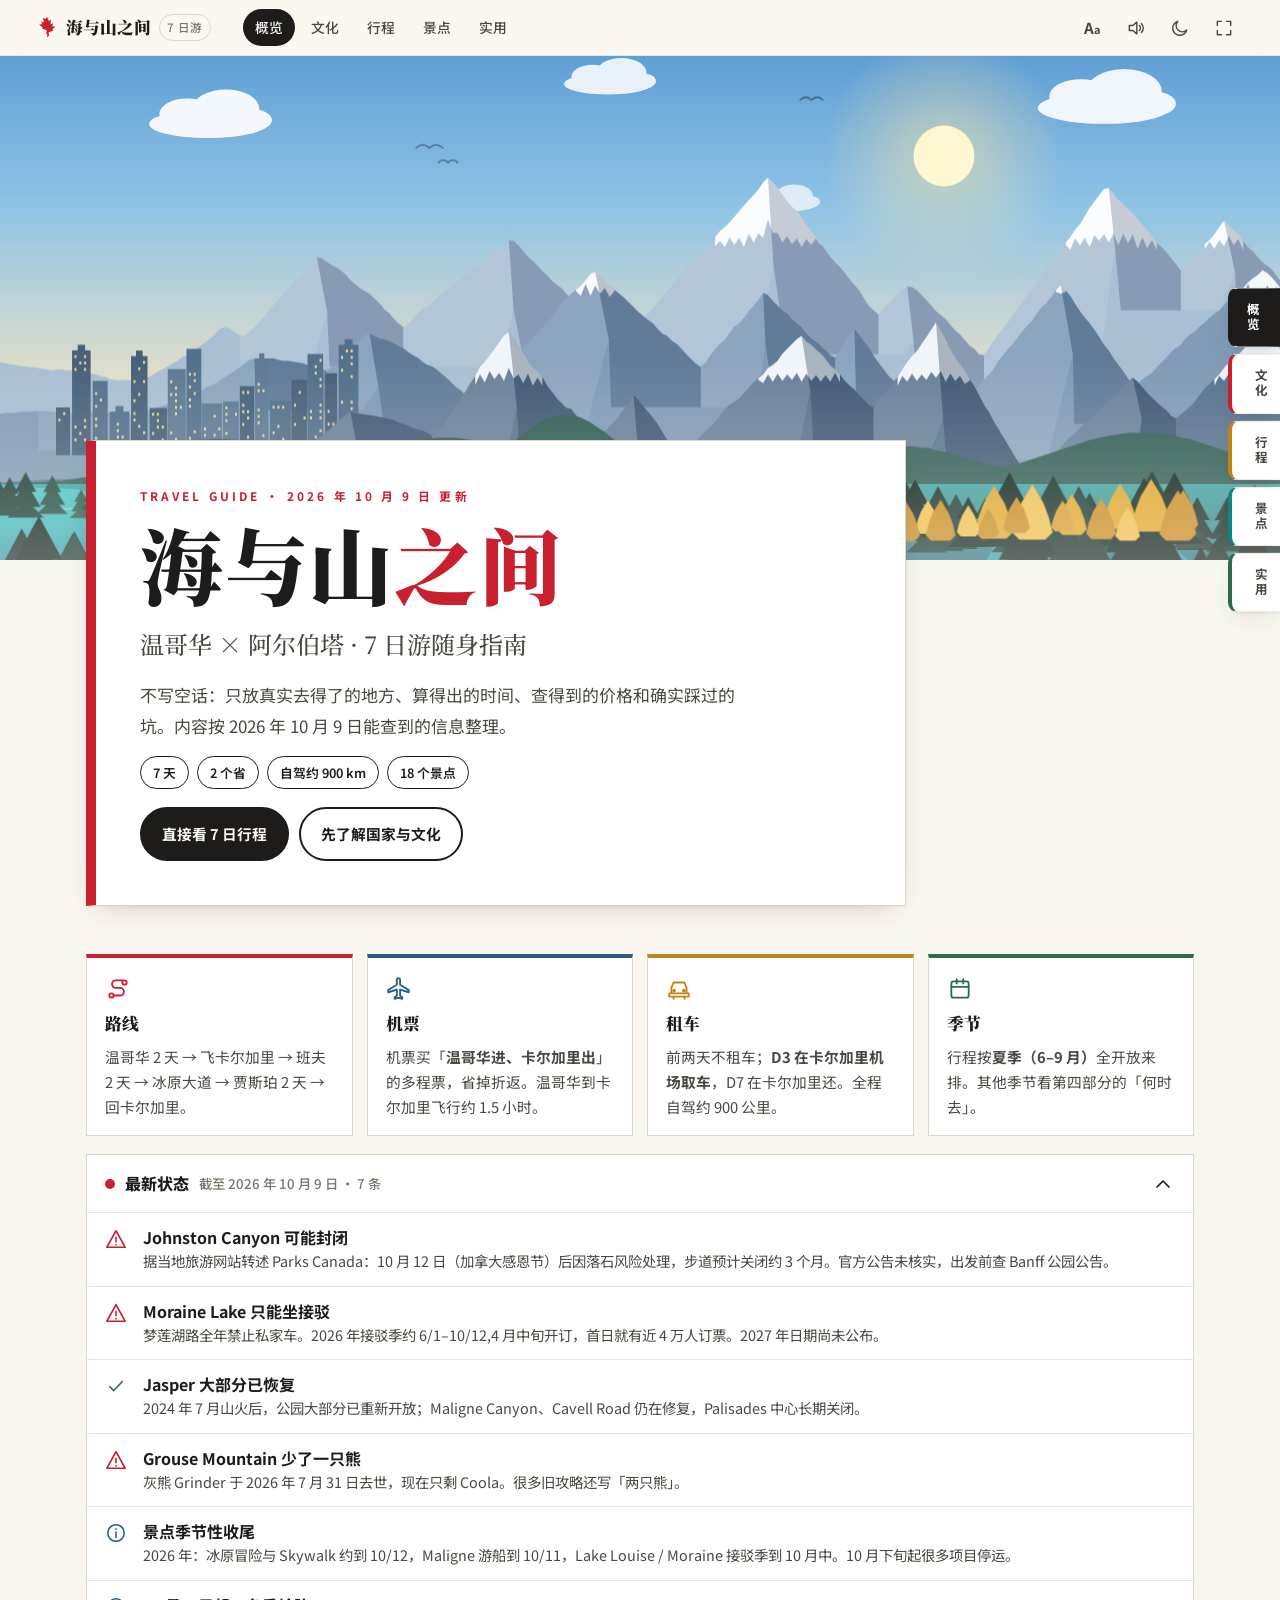
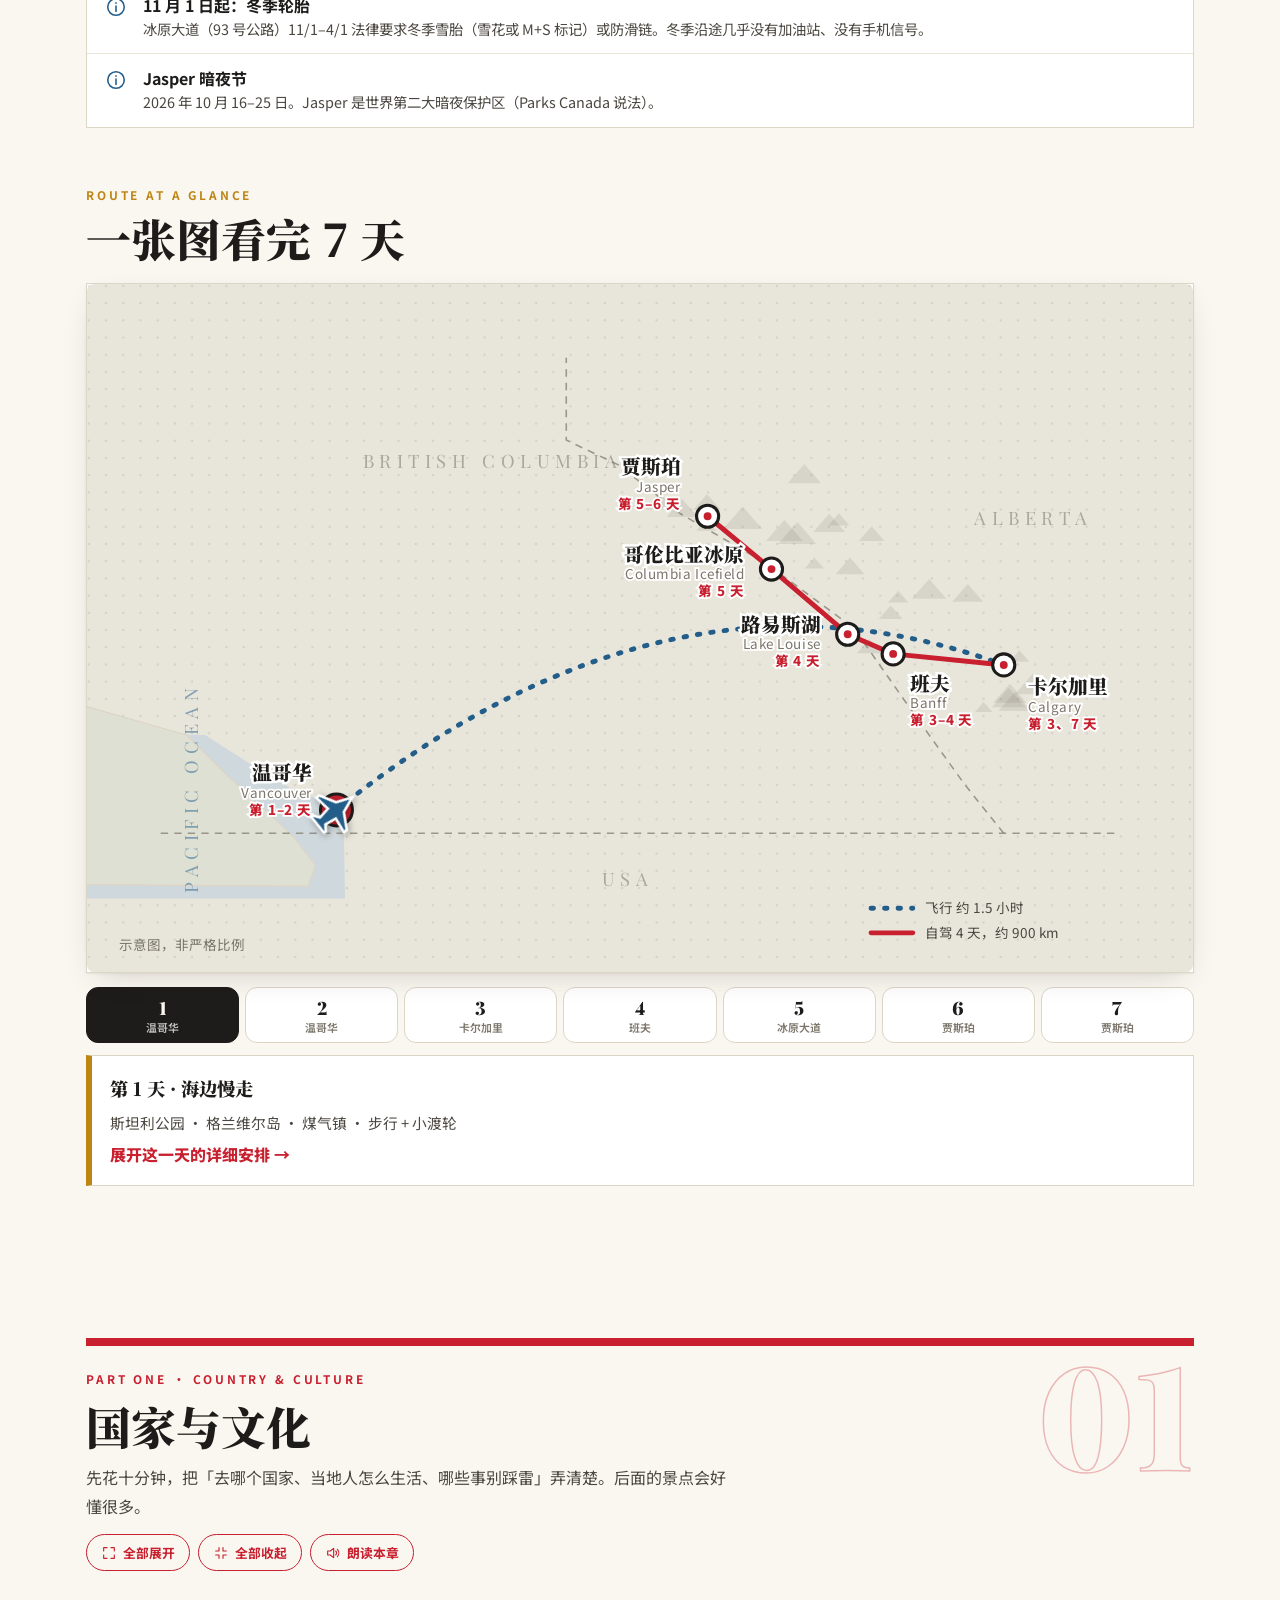
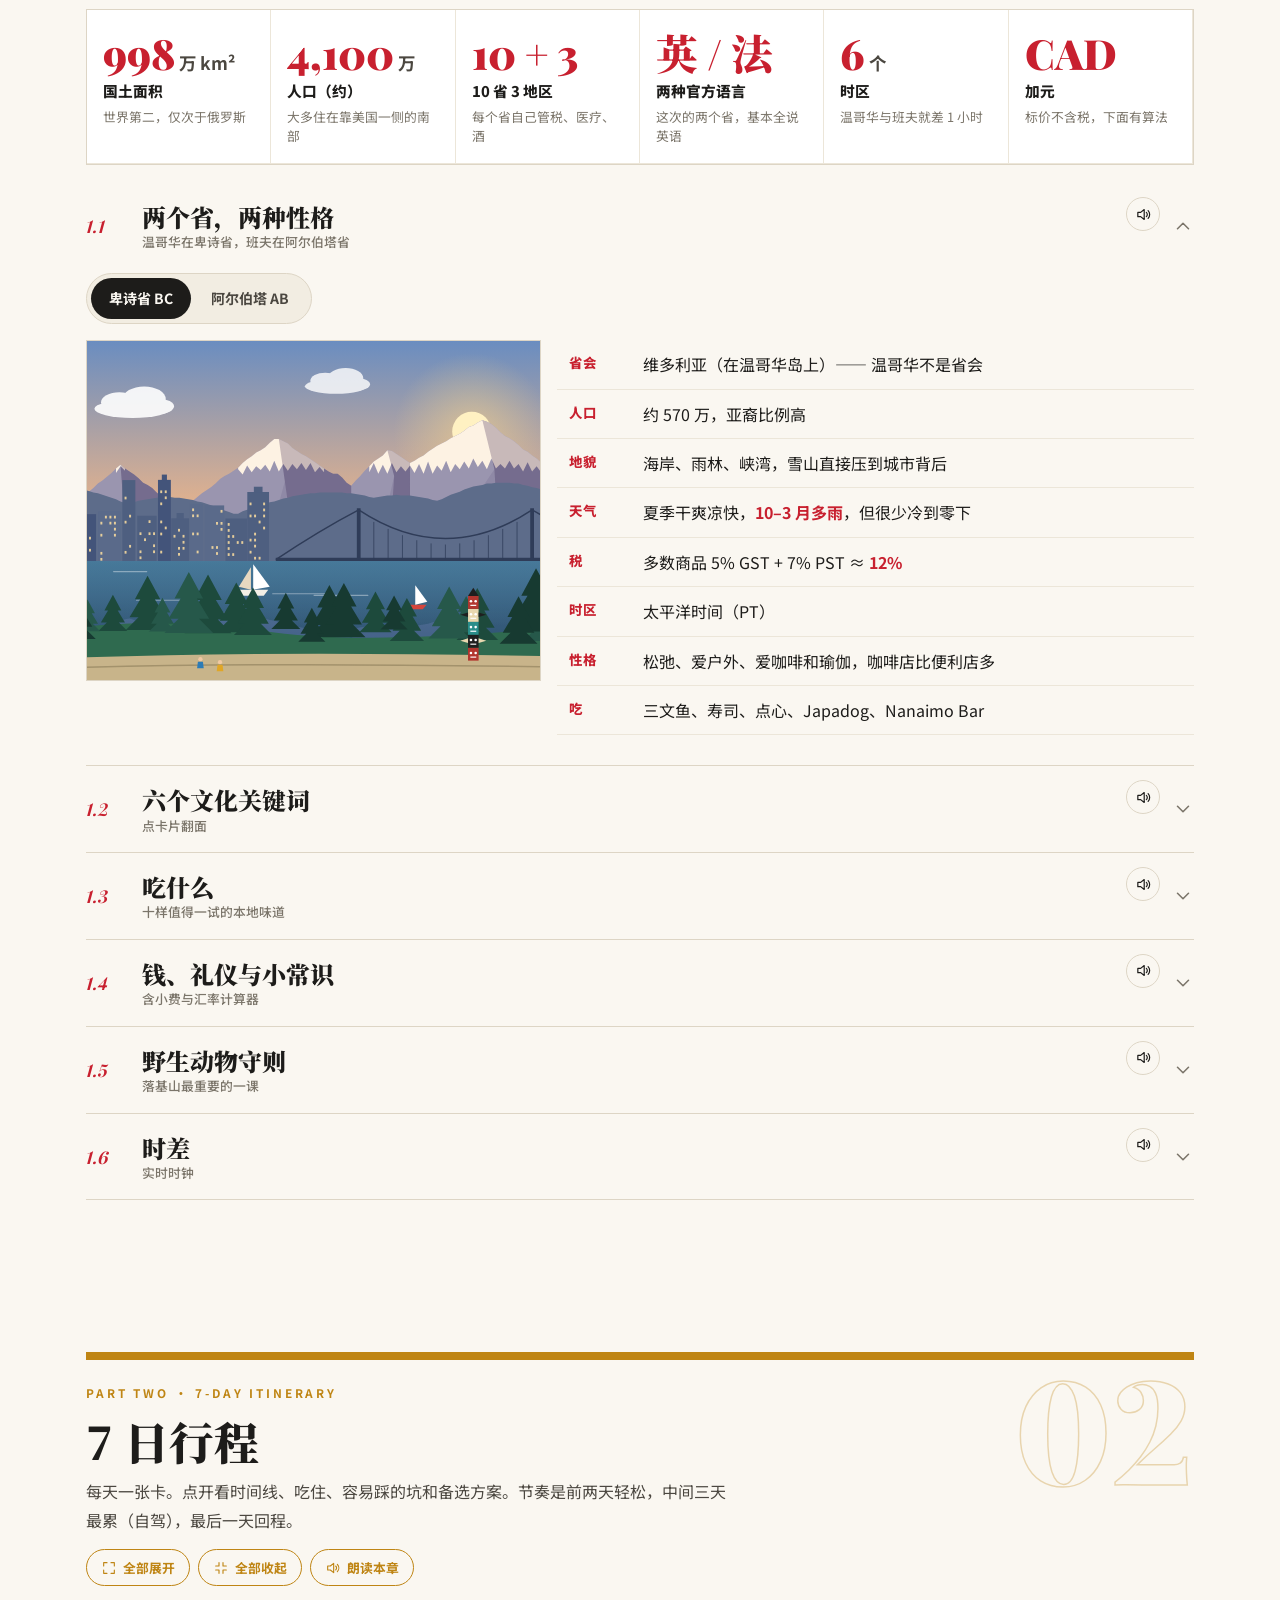
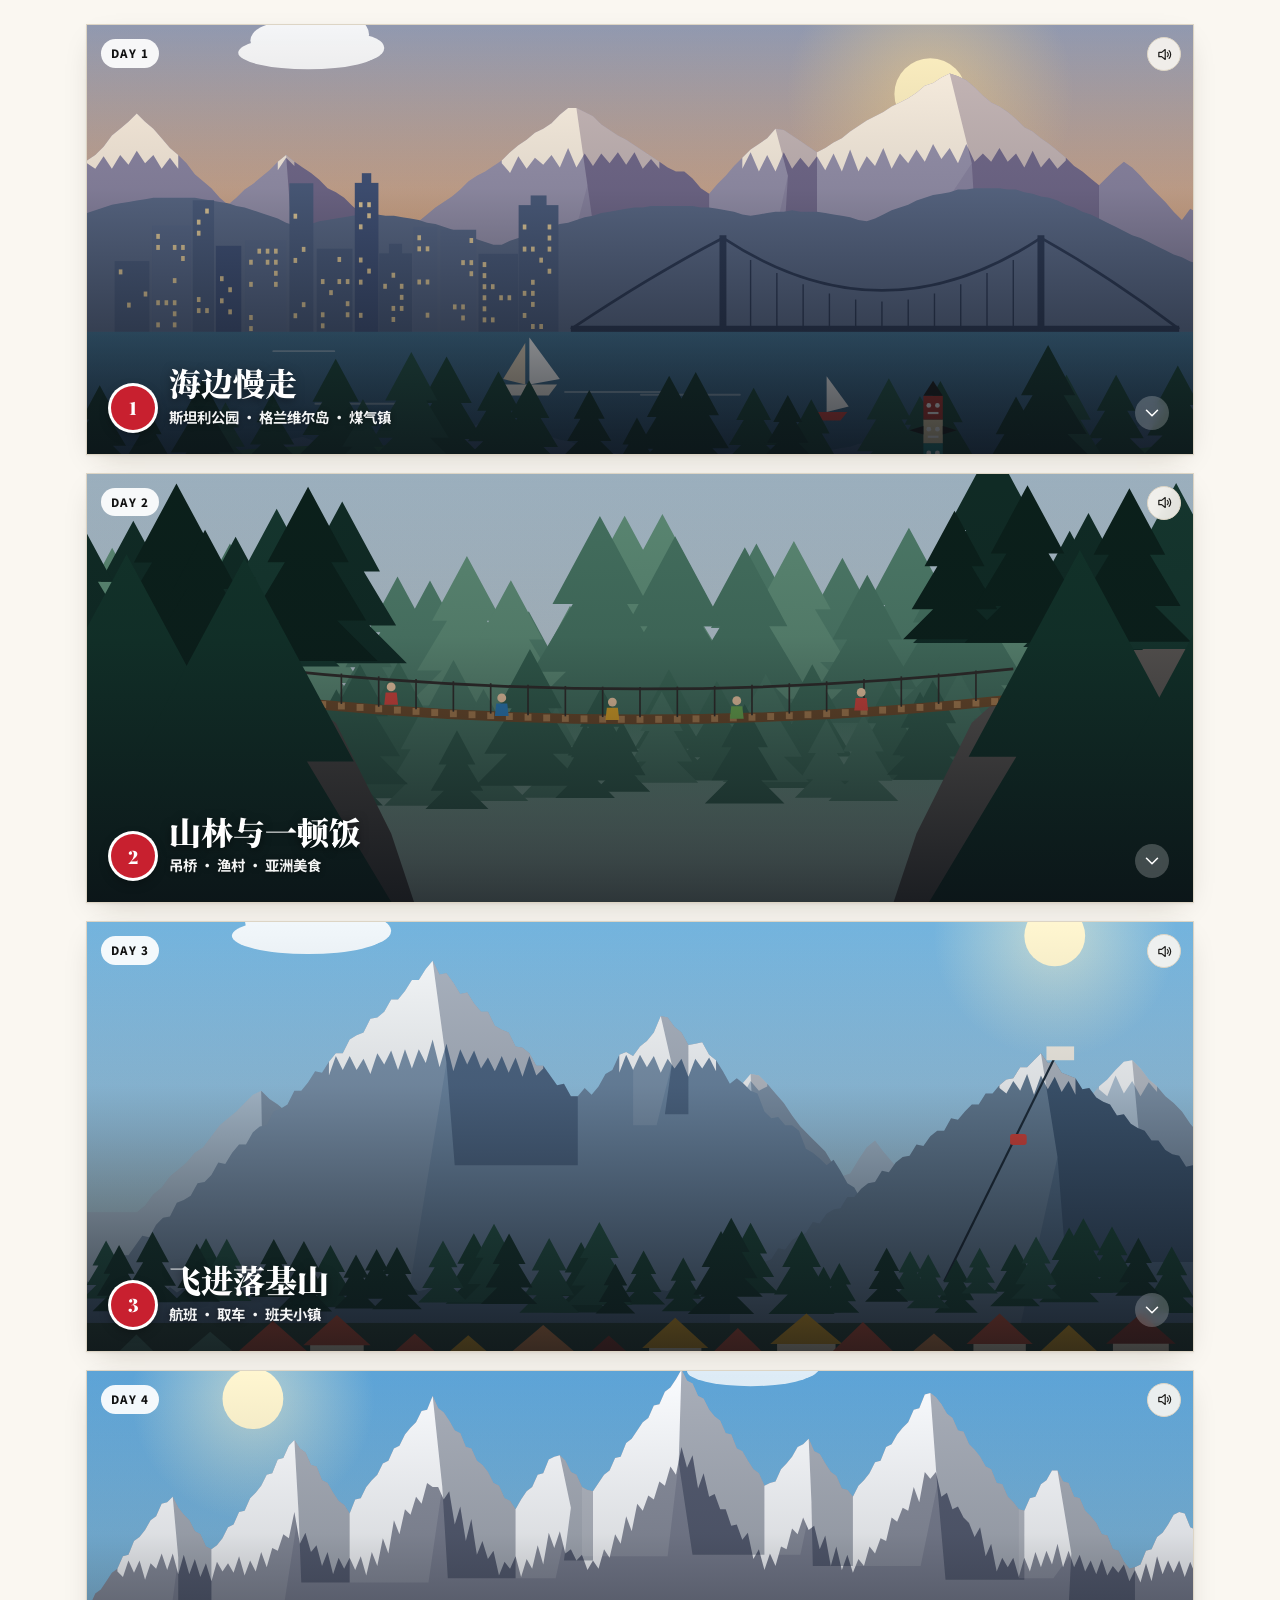
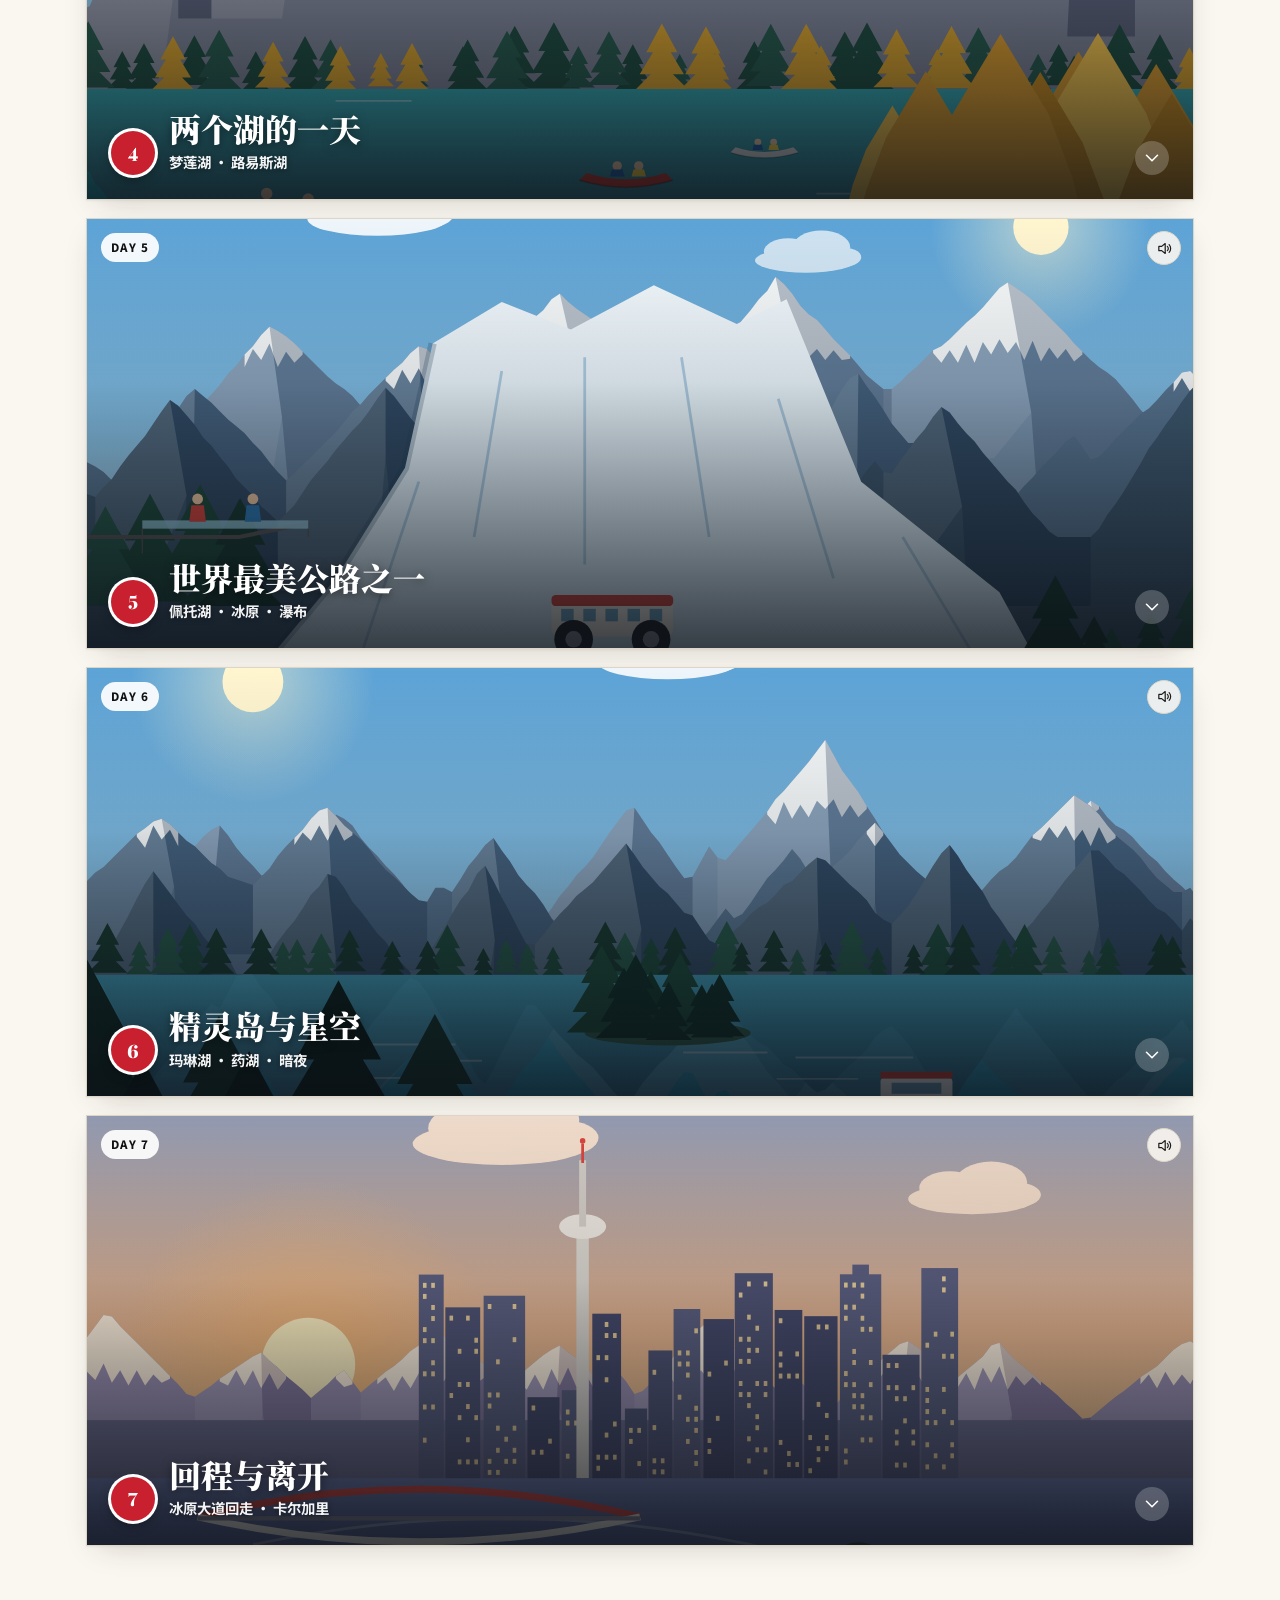
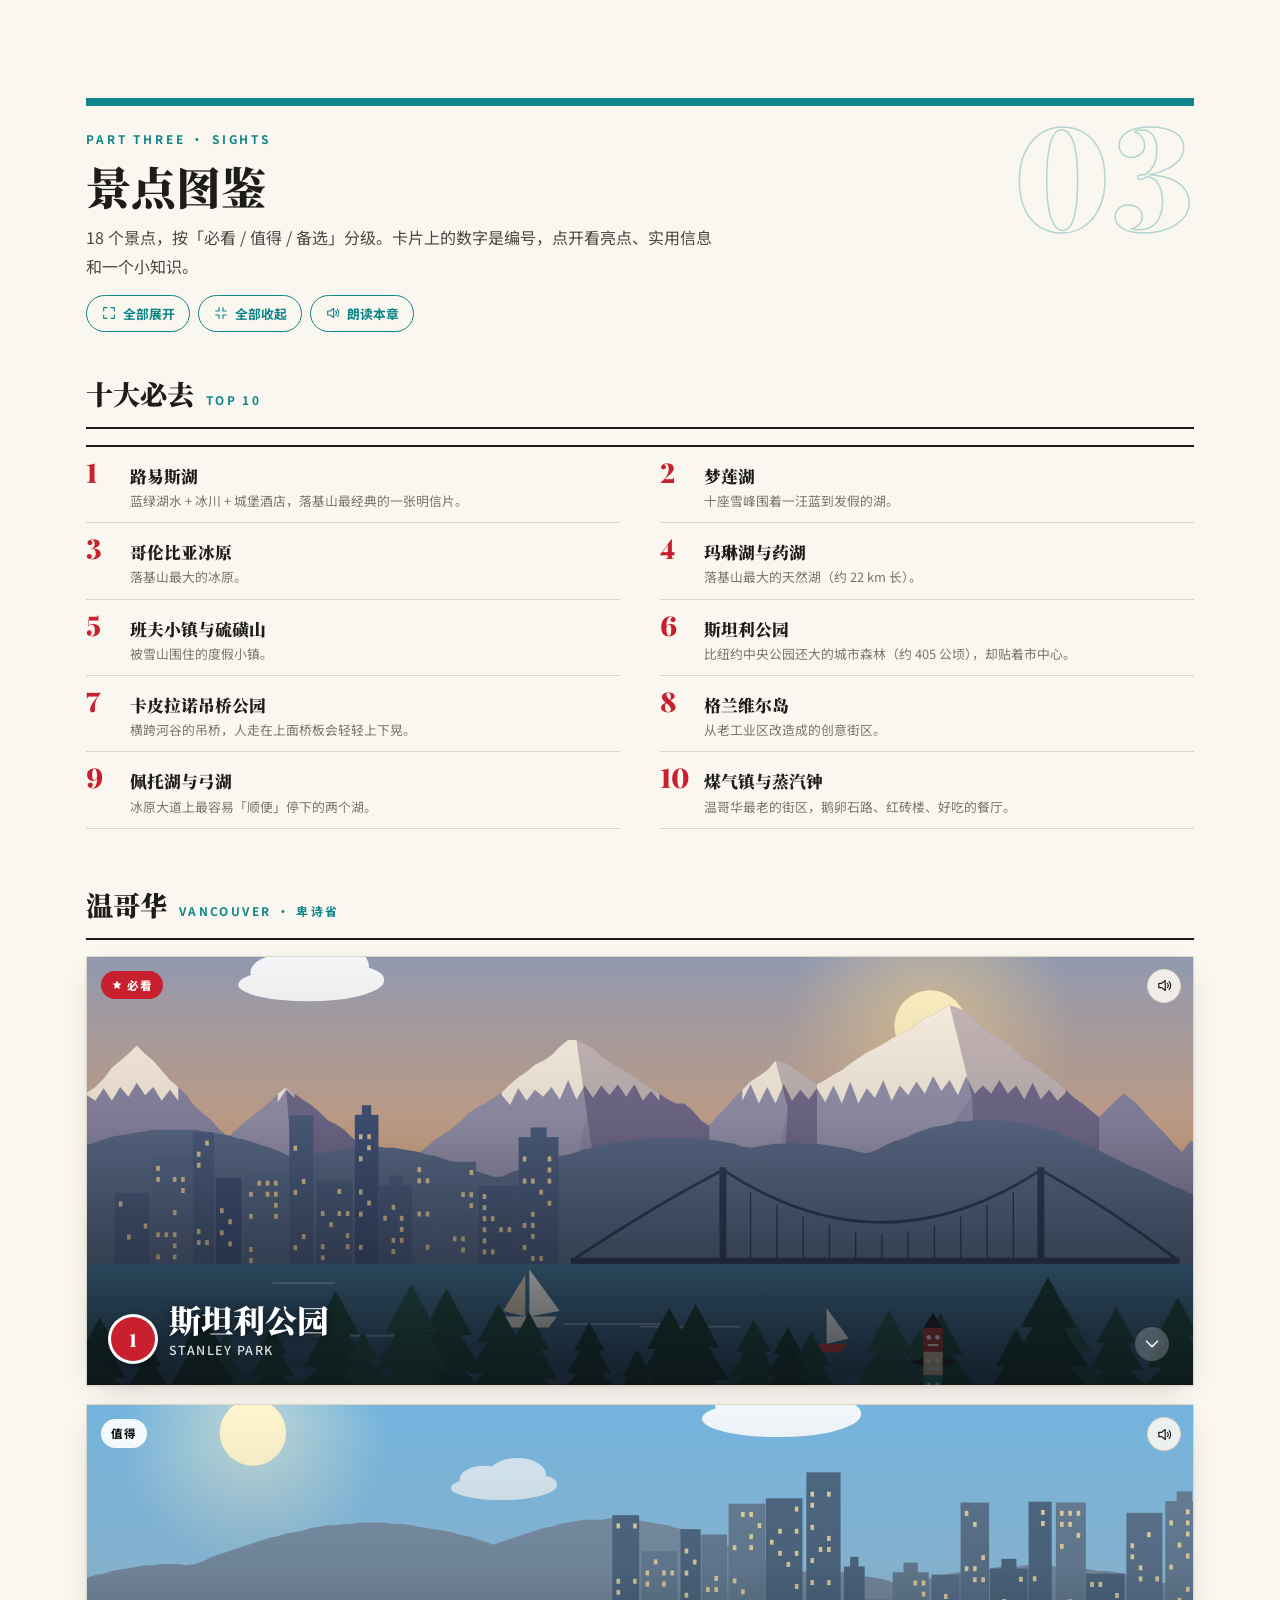
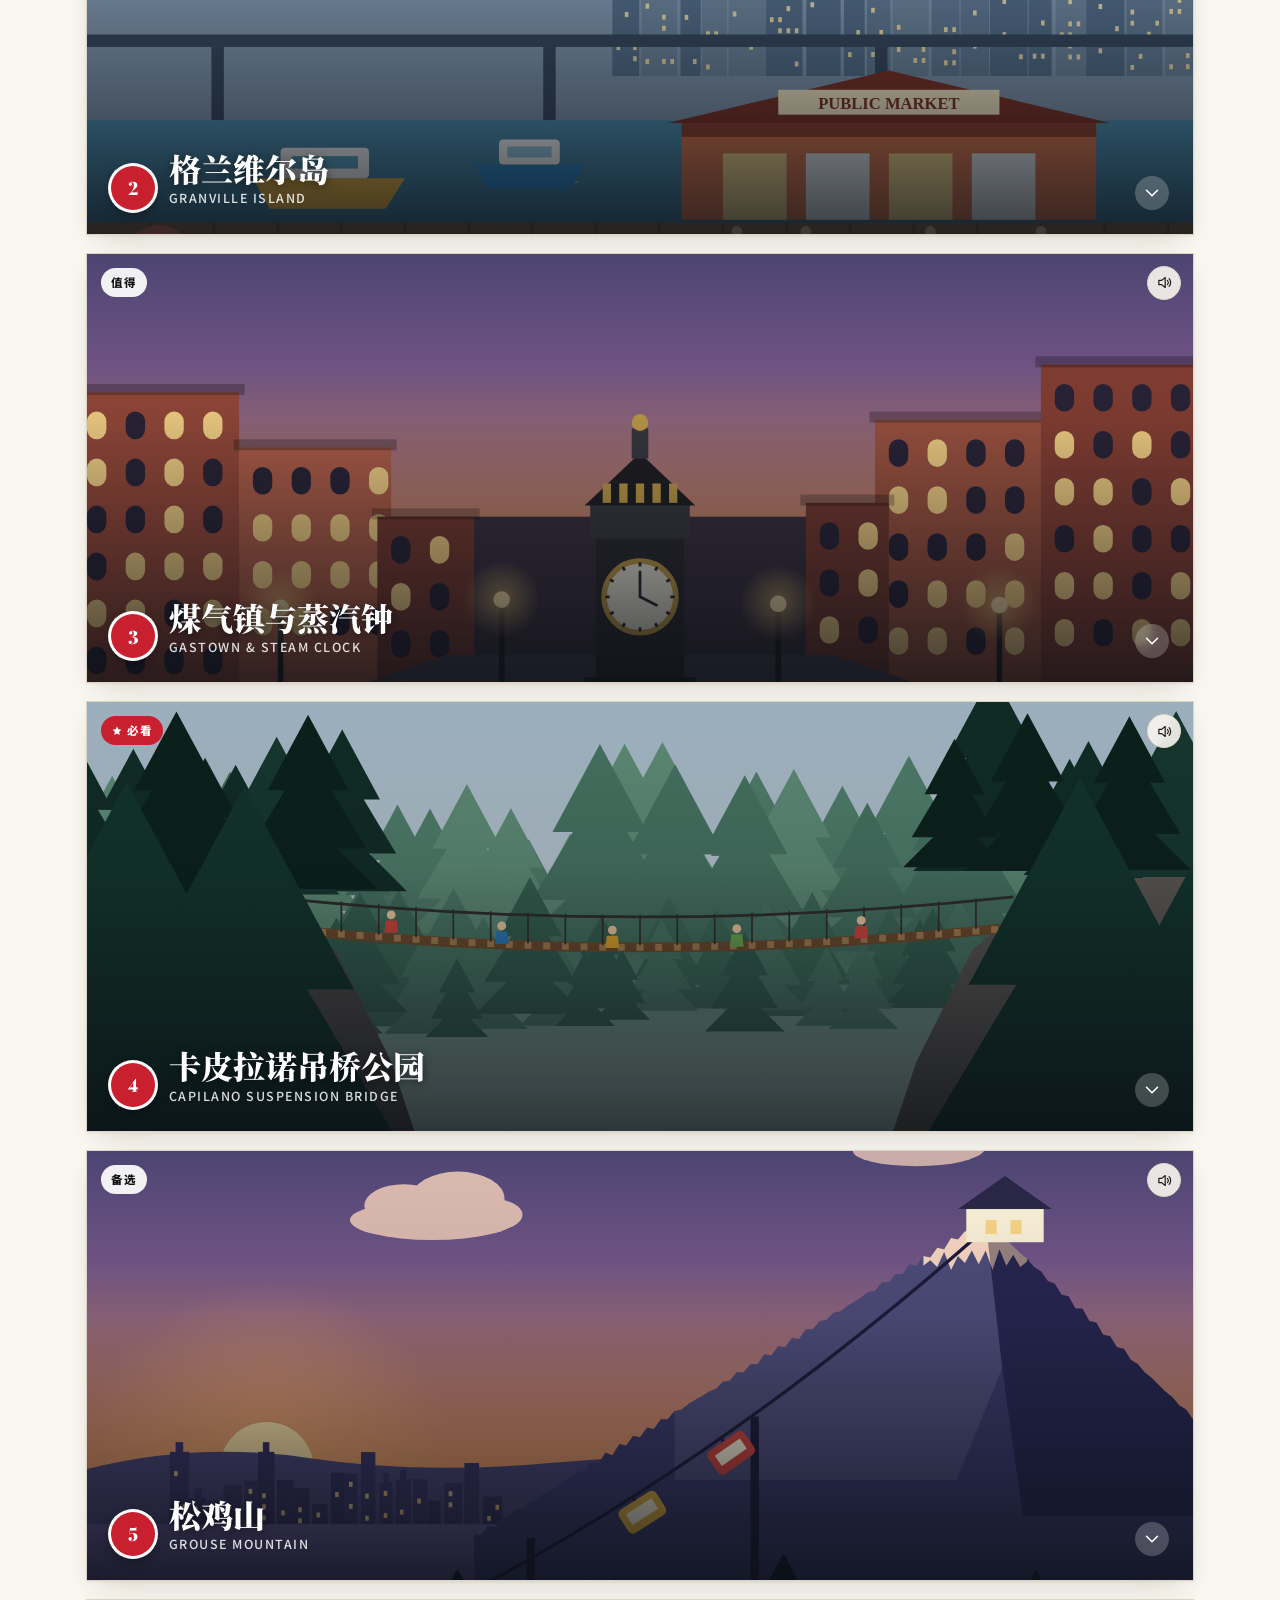
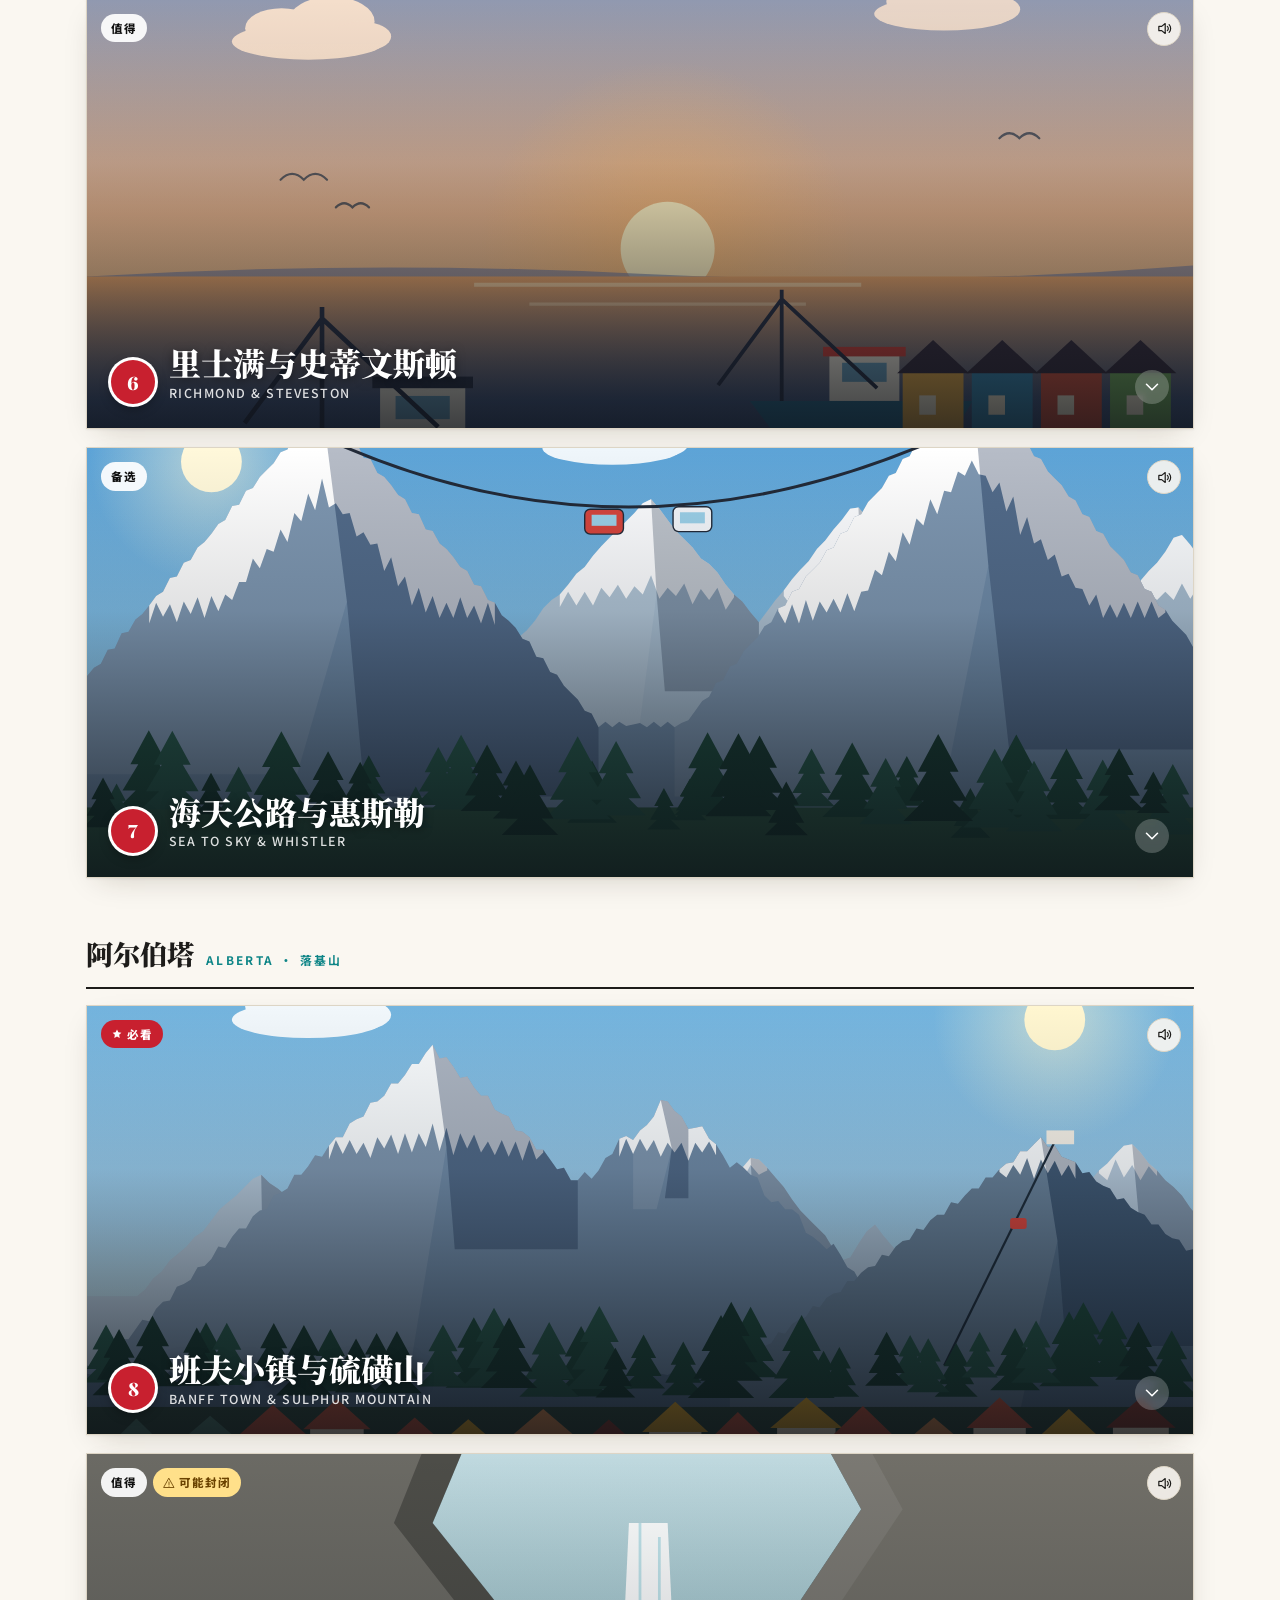
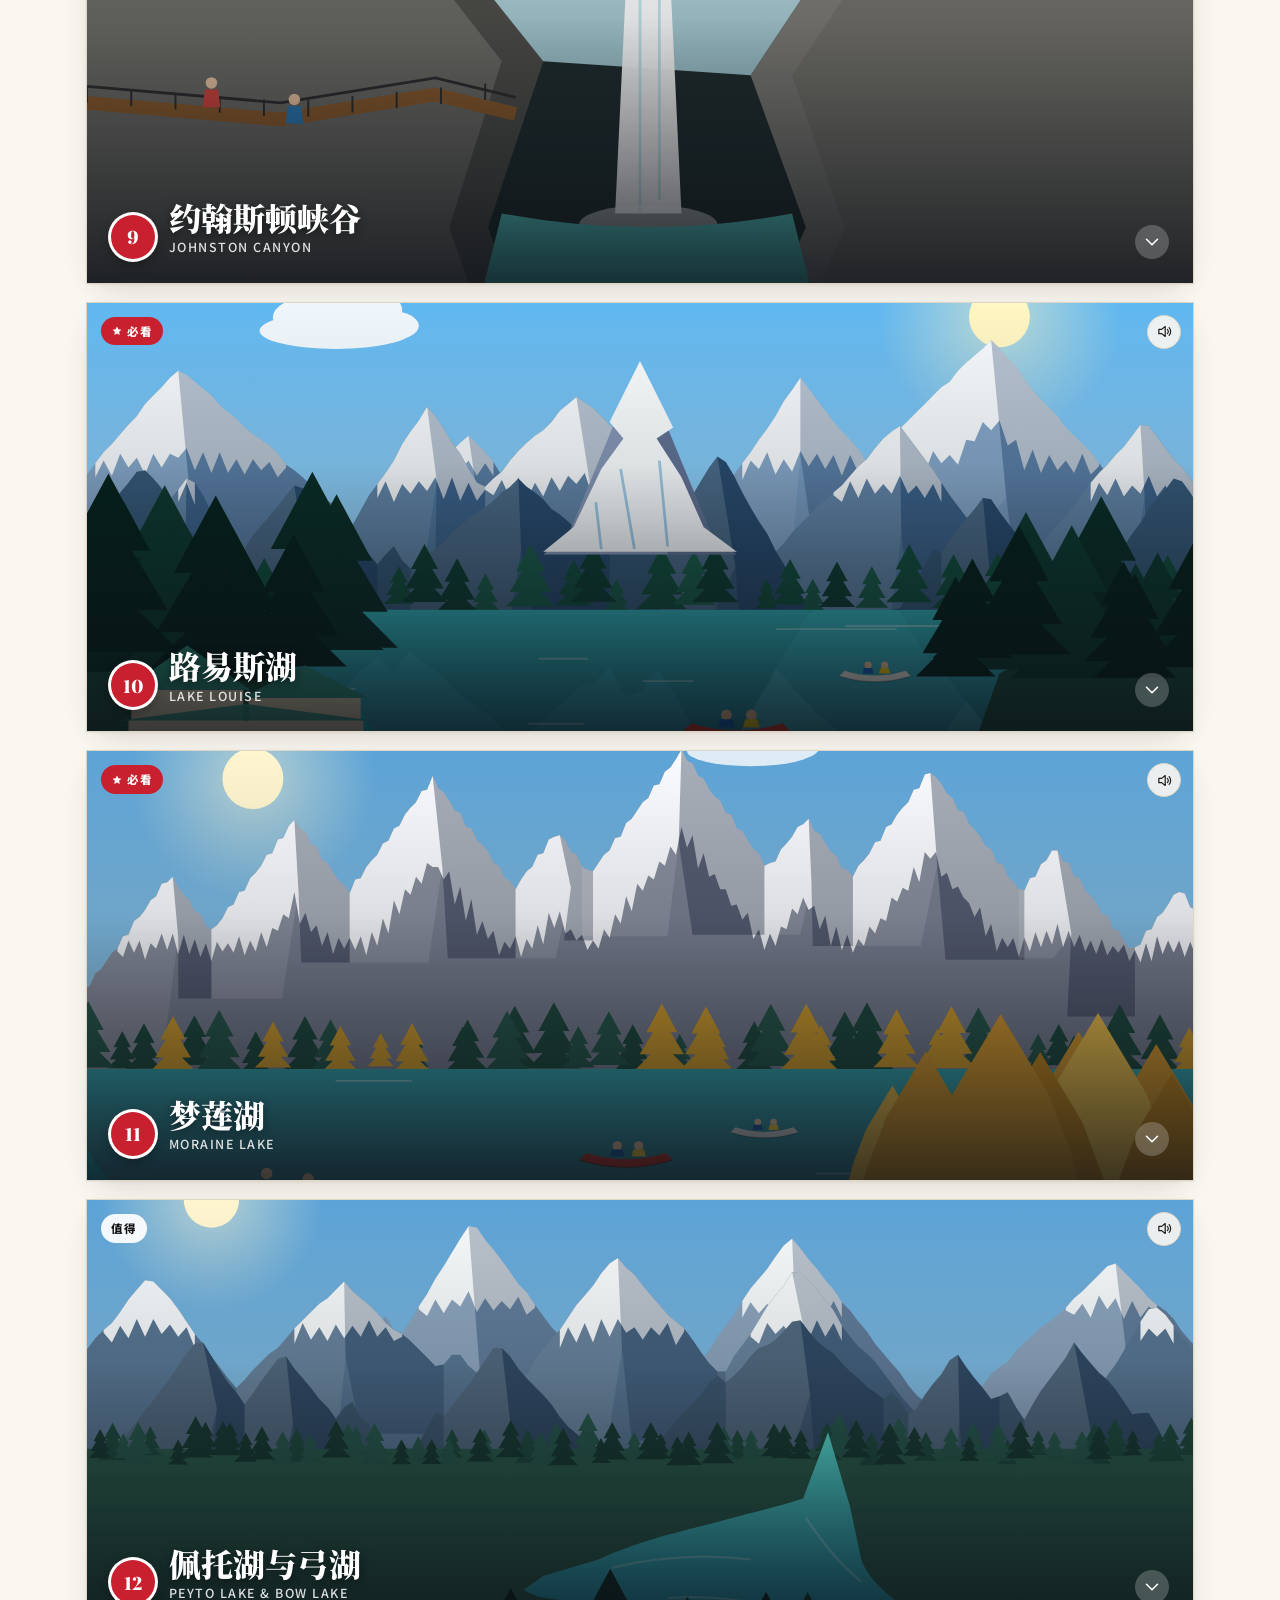
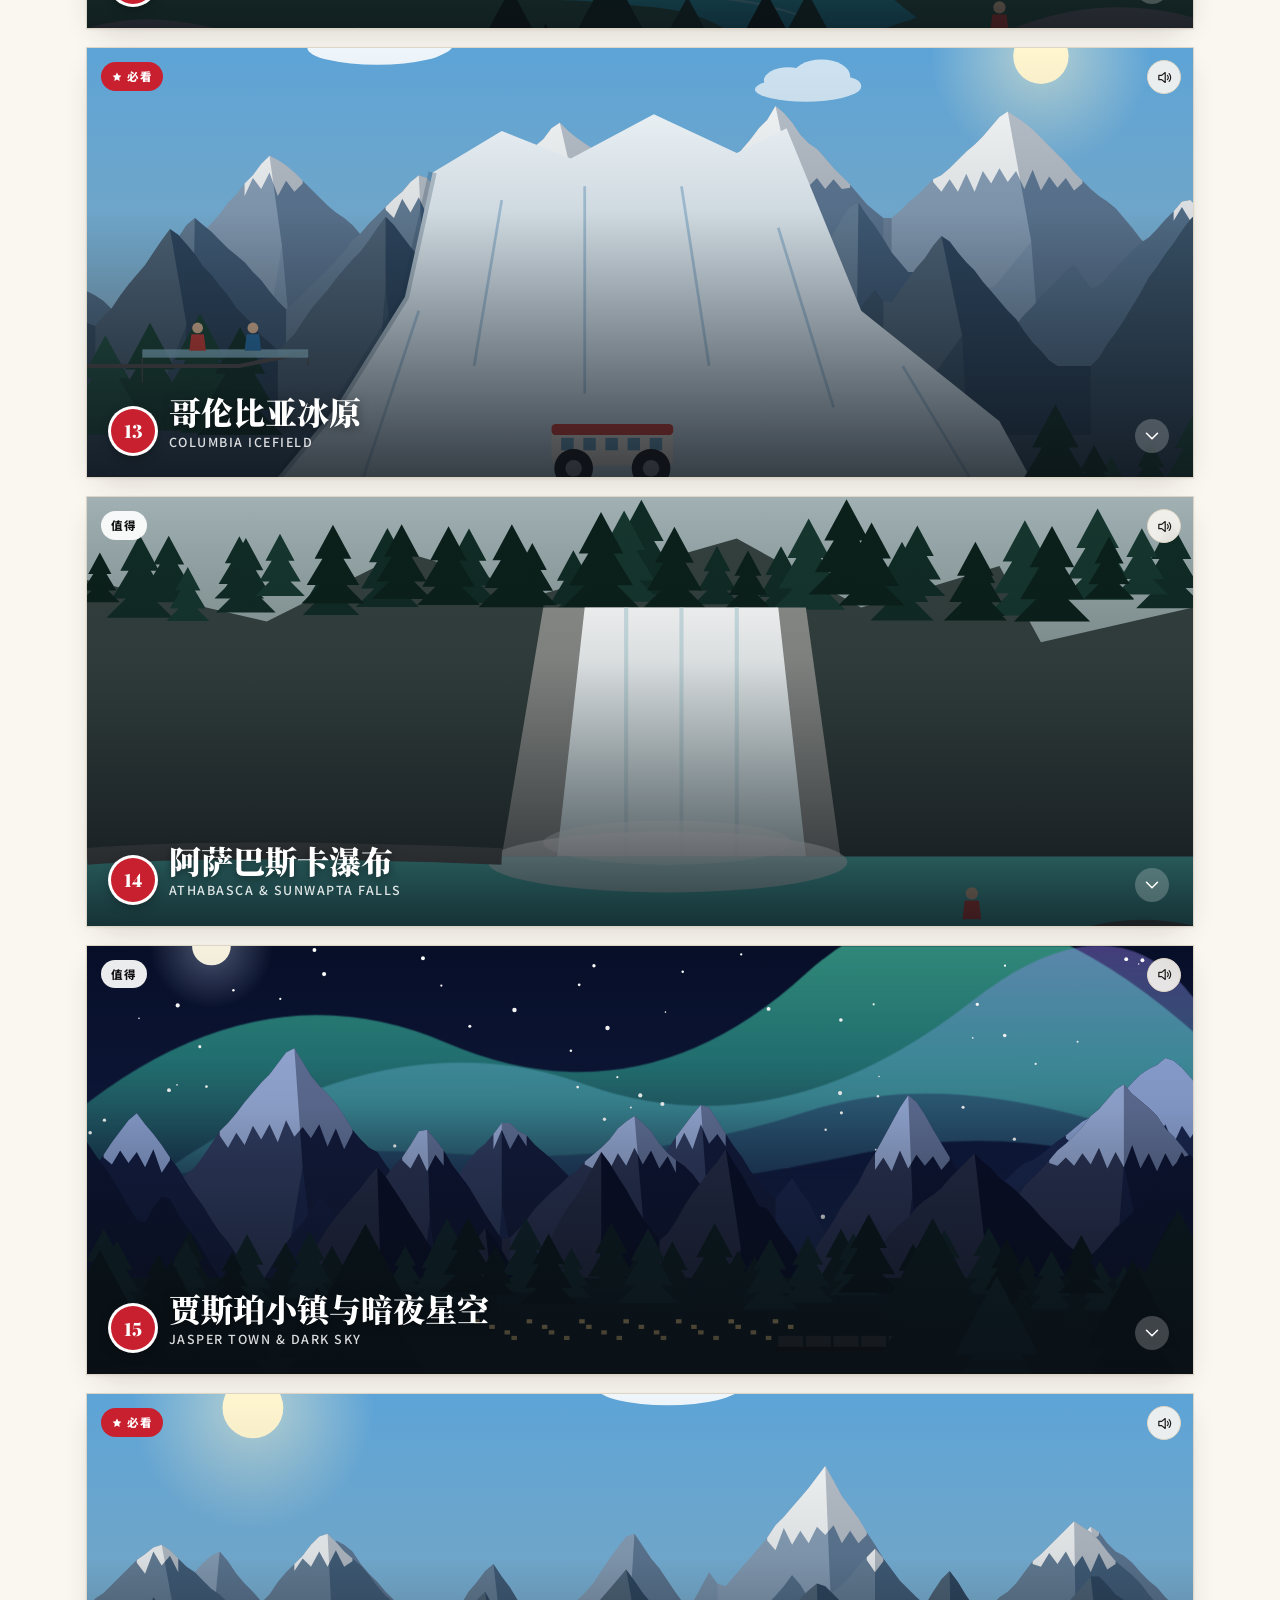
==== index.html @ aba6a8aa "Add interactive Vancouver × Alberta 7-day travel guide Single-file, offline-capable HTML guide in a " ====
<!doctype html>
<html lang="zh-CN" data-theme="light">
<head>
<meta charset="utf-8">
<meta name="viewport" content="width=device-width,initial-scale=1,viewport-fit=cover">
<meta name="theme-color" content="#faf7f1">
<title>海与山之间 · 温哥华 × 阿尔伯塔 7 日游</title>
<meta name="description" content="温哥华与阿尔伯塔 7 日游随身指南:国家与文化、7 日行程、18 个景点、出发前清单。可折叠、可调字号、可朗读。2026-10-09 更新。">
<link rel="icon" href="data:image/svg+xml,%3Csvg xmlns='http://www.w3.org/2000/svg' viewBox='0 0 24 24'%3E%3Cpath fill='%23c8202f' d='M12 1l2.2 4.4 2.3-1.2-.7 5 2.8-1.3-.9 3.2 3.3.3-3.2 3.5 1.2 1.3-5.2 1.4.5 4.6-1.1-.4V23h-1V19.6l-1.1.4.5-4.6-5.2-1.4 1.2-1.3L3.3 9.2l3.3-.3-.9-3.2 2.8 1.3-.7-5 2.3 1.2z'/%3E%3C/svg%3E">
<link rel="preconnect" href="https://fonts.googleapis.com"><link rel="preconnect" href="https://fonts.gstatic.com" crossorigin>
<link rel="stylesheet" href="https://fonts.googleapis.com/css2?family=Noto+Sans+SC:wght@400;500;700;900&family=Noto+Serif+SC:wght@600;900&family=Playfair+Display:ital,wght@0,700;0,900;1,700&display=swap" media="print" onload="this.media='all'">
<style>/* ============ tokens ============ */
:root {
  --fs: 1;
  --paper: #faf7f1;
  --paper-2: #f2ede2;
  --card: #ffffff;
  --ink: #1d1c1a;
  --ink-2: #4b4740;
  --ink-3: #7b756a;
  --rule: #ddd5c5;
  --rule-2: #ece6d9;
  --red: #c8202f;
  --gold: #bf8514;
  --teal: #0e8587;
  --forest: #2b6a4e;
  --blue: #235d8a;
  --c: var(--ink);
  --c-soft: color-mix(in srgb, var(--c) 9%, var(--paper));
  --shadow: 0 1px 2px rgba(40, 30, 10, .06), 0 10px 30px -12px rgba(40, 30, 10, .22);
  --serif: "Noto Serif SC", "Source Han Serif SC", "Source Han Serif CN", "Songti SC", "STSong", "Noto Serif CJK SC", "Microsoft YaHei", "PingFang SC", serif;
  --sans: "Noto Sans SC", "PingFang SC", "Hiragino Sans GB", "Microsoft YaHei", "Noto Sans CJK SC", "WenQuanYi Zen Hei", system-ui, sans-serif;
  --disp: "Playfair Display", "Noto Serif SC", "Songti SC", "Times New Roman", serif;
  --maxw: 1180px;
  --gut: clamp(16px, 4vw, 36px);
  --bar: 56px;
  color-scheme: light;
}
:root[data-theme="dark"] {
  --paper: #14171a;
  --paper-2: #1b1f23;
  --card: #1f2428;
  --ink: #ece8df;
  --ink-2: #bdb8ad;
  --ink-3: #8c877c;
  --rule: #343a40;
  --rule-2: #2a3036;
  --red: #ef5b66;
  --gold: #e0a93a;
  --teal: #3cc0c2;
  --forest: #5bbf94;
  --blue: #6aa8d8;
  --shadow: 0 1px 2px rgba(0, 0, 0, .4), 0 12px 32px -12px rgba(0, 0, 0, .7);
  color-scheme: dark;
}
.ch-culture { --c: var(--red); }
.ch-route { --c: var(--gold); }
.ch-sights { --c: var(--teal); }
.ch-plan { --c: var(--forest); }

/* ============ base ============ */
*, *::before, *::after { box-sizing: border-box; }
html { font-size: calc(100% * var(--fs)); scroll-behavior: smooth; scroll-padding-top: calc(var(--bar) + 12px); -webkit-text-size-adjust: 100%; }
body {
  margin: 0; background: var(--paper); color: var(--ink);
  font-family: var(--sans); font-size: 1rem; line-height: 1.8;
  -webkit-font-smoothing: antialiased; text-rendering: optimizeLegibility;
  font-variant-numeric: lining-nums;
  overflow-x: hidden;
}
img, svg { max-width: 100%; }
h1, h2, h3, h4, p, ul, ol, dl, dd, figure { margin: 0; padding: 0; }
ul, ol { list-style: none; }
button { font: inherit; color: inherit; background: none; border: 0; cursor: pointer; padding: 0; text-align: inherit; }
a { color: inherit; }
b, strong { font-weight: 700; }
:focus-visible { outline: 2px solid var(--c, var(--blue)); outline-offset: 2px; border-radius: 4px; }
.wrap { max-width: var(--maxw); margin-inline: auto; padding-inline: var(--gut); }
.skip { position: absolute; left: -999px; top: 8px; z-index: 100; background: var(--ink); color: var(--paper); padding: 8px 14px; border-radius: 8px; }
.skip:focus { left: 8px; }
.ic { flex: none; vertical-align: -.2em; }
.sr { position: absolute; width: 1px; height: 1px; overflow: hidden; clip: rect(0 0 0 0); white-space: nowrap; }
[hidden] { display: none !important; }
.reading { background: color-mix(in srgb, var(--c, var(--gold)) 22%, transparent) !important; box-shadow: -6px 0 0 color-mix(in srgb, var(--c, var(--gold)) 22%, transparent), 6px 0 0 color-mix(in srgb, var(--c, var(--gold)) 22%, transparent); border-radius: 3px; transition: background .2s; }

/* ============ top bar ============ */
.topbar {
  position: fixed; inset: 0 0 auto 0; height: var(--bar); z-index: 50;
  display: flex; align-items: center; gap: 14px; padding: 0 max(var(--gut), env(safe-area-inset-left));
  background: color-mix(in srgb, var(--paper) 88%, transparent); -webkit-backdrop-filter: saturate(1.4) blur(14px); backdrop-filter: saturate(1.4) blur(14px);
  border-bottom: 1px solid var(--rule-2);
  transition: transform .3s;
}
.brand { display: flex; align-items: center; gap: 8px; text-decoration: none; font-family: var(--serif); font-weight: 900; font-size: 1.05rem; white-space: nowrap; }
.brand .mk { width: 22px; height: 22px; color: var(--red); }
.brand small { font-family: var(--sans); font-weight: 500; font-size: .72rem; color: var(--ink-3); letter-spacing: .04em; padding: 2px 7px; border: 1px solid var(--rule); border-radius: 99px; }
.tnav { display: none; margin-left: 18px; gap: 4px; }
.tnav a { text-decoration: none; font-size: .86rem; padding: 6px 12px; border-radius: 99px; color: var(--ink-2); font-weight: 500; }
.tnav a:hover { background: var(--paper-2); }
.tnav a.on { background: var(--ink); color: var(--paper); }
.tools { margin-left: auto; display: flex; gap: 4px; }
.tbtn { display: grid; place-items: center; min-width: 40px; height: 40px; border-radius: 12px; font-weight: 700; font-size: .95rem; color: var(--ink-2); position: relative; }
.tbtn:hover { background: var(--paper-2); color: var(--ink); }
.tbtn[aria-pressed="true"], .tbtn[aria-expanded="true"] { background: var(--ink); color: var(--paper); }
.tbtn .ic { width: 20px; height: 20px; }
.tbtn .sm { font-size: .72em; font-weight: 700; }
.progress { position: absolute; left: 0; right: 0; bottom: -1px; height: 3px; pointer-events: none; }
.progress i { display: block; height: 100%; width: 0; background: linear-gradient(90deg, var(--red), var(--gold), var(--teal), var(--forest)); }

.pop { position: fixed; top: calc(var(--bar) + 6px); right: max(var(--gut), 10px); width: min(340px, calc(100vw - 20px)); background: var(--card); border: 1px solid var(--rule); border-radius: 16px; box-shadow: var(--shadow); padding: 16px; z-index: 60; }
.pop-t { display: flex; justify-content: space-between; font-size: .8rem; font-weight: 700; color: var(--ink-3); letter-spacing: .06em; margin-bottom: 8px; }
.pop-t output { color: var(--ink); font-variant-numeric: tabular-nums; }
.fs-row { display: grid; grid-template-columns: 40px 1fr 40px; align-items: center; gap: 10px; }
.fs-row button, .fs-presets button { height: 40px; border: 1px solid var(--rule); border-radius: 10px; font-weight: 700; background: var(--paper); }
.fs-row button:hover, .fs-presets button:hover { border-color: var(--ink); }
.fs-presets { display: grid; grid-template-columns: repeat(4, 1fr); gap: 8px; margin: 10px 0 16px; }
.fs-presets button.on { background: var(--ink); color: var(--paper); border-color: var(--ink); }
input[type="range"] { width: 100%; accent-color: var(--red); height: 28px; }

/* ============ side tabs / bottom nav ============ */
.sidetabs { display: none; position: fixed; right: 0; top: 50%; transform: translateY(-50%); z-index: 40; flex-direction: column; gap: 6px; }
.stab { writing-mode: vertical-rl; text-orientation: upright; letter-spacing: .25em; padding: 14px 8px 14px 10px; font-size: .78rem; font-weight: 700; text-decoration: none; background: var(--card); color: var(--ink-2); border: 1px solid var(--rule); border-right: 0; border-radius: 10px 0 0 10px; box-shadow: var(--shadow); transition: padding .2s, background .2s, color .2s; border-left: 4px solid var(--tc); }
.stab:hover, .stab.on { padding-right: 16px; background: var(--tc); color: #fff; }
.botnav { position: fixed; left: 0; right: 0; bottom: 0; z-index: 45; display: grid; grid-template-columns: repeat(5, 1fr); background: color-mix(in srgb, var(--paper) 92%, transparent); -webkit-backdrop-filter: blur(14px); backdrop-filter: blur(14px); border-top: 1px solid var(--rule); padding-bottom: env(safe-area-inset-bottom); }
.botnav a { display: grid; justify-items: center; gap: 1px; padding: 8px 0 6px; text-decoration: none; font-size: .68rem; font-weight: 600; color: var(--ink-3); border-top: 3px solid transparent; margin-top: -1px; line-height: 1.3; }
.botnav a.on { color: var(--tc); border-top-color: var(--tc); }
.botnav .ic { width: 20px; height: 20px; }
body { padding-bottom: calc(58px + env(safe-area-inset-bottom)); }
@media (min-width: 900px) {
  .botnav { display: none; }
  .sidetabs { display: flex; }
  .tnav { display: flex; }
  body { padding-bottom: 0; }
}

/* ============ player ============ */
.player { position: fixed; z-index: 55; left: 50%; transform: translateX(-50%); bottom: calc(66px + env(safe-area-inset-bottom)); width: min(680px, calc(100vw - 20px)); background: var(--ink); color: var(--paper); border-radius: 18px; padding: 10px 12px; box-shadow: 0 16px 40px -10px rgba(0, 0, 0, .5); display: grid; grid-template-columns: auto 1fr auto; align-items: center; gap: 12px; }
@media (min-width: 900px) { .player { bottom: 22px; } }
.pl-btns { display: flex; gap: 2px; }
.pl-btns button { width: 40px; height: 40px; border-radius: 50%; display: grid; place-items: center; }
.pl-btns button:hover { background: rgba(255, 255, 255, .14); }
.pl-btns button.main { background: var(--paper); color: var(--ink); }
.pl-btns .ic { width: 20px; height: 20px; fill: currentColor; }
.pl-txt { min-width: 0; font-size: .82rem; line-height: 1.4; }
.pl-txt b { display: block; font-size: .7rem; letter-spacing: .12em; opacity: .65; font-weight: 600; }
.pl-txt span { display: block; white-space: nowrap; overflow: hidden; text-overflow: ellipsis; }
.pl-r { display: flex; gap: 6px; align-items: center; }
.pl-r select { background: rgba(255, 255, 255, .12); color: inherit; border: 0; border-radius: 8px; height: 32px; padding: 0 6px; font: inherit; font-size: .78rem; max-width: 110px; }
.pl-r select option { color: #111; }
.pl-r button.x { width: 32px; height: 32px; border-radius: 50%; display: grid; place-items: center; }
.pl-r button.x:hover { background: rgba(255, 255, 255, .14); }

/* ============ hero ============ */
.hero { position: relative; padding-top: var(--bar); background: var(--paper); }
.hero-art { position: relative; height: clamp(300px, 56vh, 640px); overflow: hidden; background: #8fc3e6; }
.hero-art svg.art { position: absolute; inset: 0; width: 100%; height: 100%; }
.hero-art::after { content: ""; position: absolute; inset: auto 0 0 0; height: 40%; background: linear-gradient(to top, color-mix(in srgb, var(--paper) 35%, transparent), transparent); pointer-events: none; }
.hero-card { position: relative; margin-top: clamp(-120px, -12vw, -64px); z-index: 2; }
.cover { background: var(--card); border: 1px solid var(--rule); border-left: 10px solid var(--red); box-shadow: var(--shadow); padding: clamp(22px, 4vw, 44px); display: grid; gap: 14px; max-width: 820px; }
.kick { font-size: .74rem; letter-spacing: .26em; font-weight: 700; color: var(--red); text-transform: uppercase; }
.cover h1 { font-family: var(--serif); font-weight: 900; font-size: clamp(2.6rem, 9vw, 5.2rem); line-height: 1.05; letter-spacing: .02em; }
.cover h1 span { display: inline-block; }
.cover h1 .b { color: var(--red); }
.cover .sub { font-family: var(--serif); font-size: clamp(1.05rem, 2.4vw, 1.5rem); color: var(--ink-2); font-weight: 500; }
.cover .lead { color: var(--ink-2); max-width: 36em; }
.chips { display: flex; flex-wrap: wrap; gap: 8px; }
.chips li { font-size: .8rem; font-weight: 600; padding: 4px 12px; border: 1px solid var(--ink); border-radius: 99px; }
.cta { display: flex; flex-wrap: wrap; gap: 10px; margin-top: 4px; }
.btn { display: inline-flex; align-items: center; gap: 8px; text-decoration: none; font-weight: 700; font-size: .92rem; padding: 12px 20px; border: 2px solid var(--ink); border-radius: 99px; transition: transform .2s, background .2s, color .2s; }
.btn:hover { transform: translateY(-2px); }
.btn.pri { background: var(--ink); color: var(--paper); }
.btn.pri:hover { background: var(--red); border-color: var(--red); }
.fx { position: absolute; inset: 0; pointer-events: none; overflow: hidden; z-index: 1; }
.fx i { position: absolute; top: -10%; left: var(--x); width: var(--s); height: calc(var(--s) * .6); border-radius: 80% 0 80% 0; background: var(--fc, #e8a925); opacity: .0; animation: fall var(--d) linear var(--dl) infinite; }
.fx.snow i { border-radius: 50%; height: var(--s); background: #fff; }
@keyframes fall { 0% { transform: translate3d(0, 0, 0) rotate(0); opacity: 0; } 10% { opacity: .85; } 100% { transform: translate3d(var(--dx), 115vh, 0) rotate(520deg); opacity: .0; } }

/* ============ section scaffolding ============ */
section.block { padding-block: clamp(36px, 7vw, 76px); }
.eyebrow { font-size: .74rem; letter-spacing: .24em; font-weight: 700; color: var(--c); text-transform: uppercase; }
.h2 { font-family: var(--serif); font-weight: 900; font-size: clamp(1.7rem, 4.6vw, 2.8rem); line-height: 1.2; }
.ch-head { position: relative; border-top: 8px solid var(--c); padding-top: 22px; margin-bottom: clamp(22px, 4vw, 38px); display: grid; gap: 10px; }
.ch-num { position: absolute; right: 0; top: 4px; font-family: var(--disp); font-weight: 900; font-size: clamp(4.5rem, 14vw, 9rem); line-height: .85; color: transparent; -webkit-text-stroke: 1.5px color-mix(in srgb, var(--c) 55%, transparent); opacity: .55; pointer-events: none; user-select: none; }
.ch-head .h2 { max-width: 12em; position: relative; }
.ch-intro { max-width: 40em; color: var(--ink-2); position: relative; }
.ch-tools { display: flex; flex-wrap: wrap; gap: 8px; margin-top: 4px; position: relative; }
.pill { display: inline-flex; align-items: center; gap: 6px; font-size: .8rem; font-weight: 700; padding: 6px 14px; border: 1.5px solid var(--c); color: var(--c); border-radius: 99px; background: transparent; transition: background .2s, color .2s; }
.pill:hover, .pill[aria-pressed="true"] { background: var(--c); color: #fff; }
.pill .ic { width: 16px; height: 16px; }
.sub-h { font-family: var(--serif); font-weight: 900; font-size: clamp(1.3rem, 3vw, 1.7rem); display: flex; align-items: baseline; gap: 12px; margin: clamp(32px, 5vw, 52px) 0 16px; padding-bottom: 8px; border-bottom: 2px solid var(--ink); }
.sub-h small { font-family: var(--sans); font-size: .74rem; letter-spacing: .2em; font-weight: 700; color: var(--c); text-transform: uppercase; }
.rv { opacity: 0; transform: translateY(18px); transition: opacity .7s, transform .7s; }
.rv.in { opacity: 1; transform: none; }

/* ============ glance + status ============ */
.glance { display: grid; gap: 14px; grid-template-columns: 1fr; margin-top: clamp(28px, 5vw, 48px); }
@media (min-width: 560px) { .glance { grid-template-columns: repeat(2, 1fr); } }
@media (min-width: 1000px) { .glance { grid-template-columns: repeat(4, 1fr); } }
.gl { border: 1px solid var(--rule); background: var(--card); padding: 18px 18px 16px; border-top: 4px solid var(--g); display: grid; gap: 6px; align-content: start; }
.gl .ic { width: 26px; height: 26px; color: var(--g); }
.gl h3 { font-family: var(--serif); font-size: 1.05rem; font-weight: 900; }
.gl p { font-size: .92rem; color: var(--ink-2); line-height: 1.7; }

.status { margin-top: 18px; border: 1px solid var(--rule); background: var(--card); }
.status-h.acc-h { display: flex; align-items: center; gap: 10px; width: 100%; padding: 14px 18px; font-weight: 800; }
.status-h .dot { display: inline-block; flex: none; width: 10px; height: 10px; border-radius: 50%; background: var(--red); animation: pulse 2s infinite; }
@keyframes pulse { 0% { box-shadow: 0 0 0 0 color-mix(in srgb, var(--red) 55%, transparent); } 100% { box-shadow: 0 0 0 10px transparent; } }
.status-h small { color: var(--ink-3); font-weight: 500; }
.status-h .ic { margin-left: auto; transition: transform .3s; }
.status.open .status-h .ic { transform: rotate(180deg); }
.st-list { display: grid; gap: 0; }
.st { display: grid; grid-template-columns: 28px 1fr; gap: 10px; padding: 12px 18px; border-top: 1px solid var(--rule-2); }
.st .ic { width: 22px; height: 22px; margin-top: 3px; }
.st.warn .ic { color: var(--red); } .st.ok .ic { color: var(--forest); } .st.info .ic { color: var(--blue); }
.st b { display: block; line-height: 1.5; }
.st p { font-size: .9rem; color: var(--ink-2); line-height: 1.7; }

/* ============ accordion ============ */
.acc { position: relative; }
.acc-b { display: grid; grid-template-rows: 0fr; transition: grid-template-rows .45s cubic-bezier(.2, .7, .2, 1); }
.acc.open > .acc-b { grid-template-rows: 1fr; }
.acc-in { overflow: hidden; min-height: 0; visibility: hidden; transition: visibility 0s .45s; }
.acc.open > .acc-b > .acc-in { visibility: visible; transition: visibility 0s 0s; }
.acc-h { display: block; width: 100%; }
.acc .chev { transition: transform .35s; }
.acc.open > h3 > .acc-h .chev, .acc.open > .acc-h .chev { transform: rotate(180deg); }

/* section-style accordion */
.sec { border-bottom: 1px solid var(--rule); }
.sec > h3 { font-size: inherit; }
.sec .sec-h { display: flex; align-items: center; gap: 14px; padding: 18px 0; }
.sec .no { font-family: var(--disp); font-weight: 700; font-style: italic; color: var(--c); font-size: 1.1rem; min-width: 2.4em; }
.sec .t { font-family: var(--serif); font-weight: 900; font-size: clamp(1.15rem, 2.8vw, 1.5rem); line-height: 1.3; }
.sec .t small { display: block; font-family: var(--sans); font-weight: 500; font-size: .8rem; color: var(--ink-3); margin-top: 2px; letter-spacing: 0; }
.sec .chev { margin-left: auto; width: 22px; height: 22px; color: var(--ink-3); }
.sec-body { padding: 4px 0 30px; display: grid; gap: 20px; }
.sec > .spk { top: 14px; right: 34px; }
.spk { position: absolute; z-index: 3; width: 34px; height: 34px; border-radius: 50%; display: grid; place-items: center; background: color-mix(in srgb, var(--paper) 90%, transparent); color: var(--ink); border: 1px solid var(--rule); -webkit-backdrop-filter: blur(6px); backdrop-filter: blur(6px); transition: transform .2s, background .2s; }
.spk:hover { background: var(--ink); color: var(--paper); transform: scale(1.08); }
.spk .ic { width: 17px; height: 17px; }

/* banner-style card accordion */
.card { background: var(--card); border: 1px solid var(--rule); box-shadow: var(--shadow); overflow: clip; }
.card + .card { margin-top: 18px; }
.card .acc-h { position: relative; overflow: hidden; }
.banner { position: relative; display: block; aspect-ratio: 16 / 6.2; overflow: hidden; background: var(--paper-2); }
@media (max-width: 640px) { .banner { aspect-ratio: 16 / 9; } }
.banner svg.art { position: absolute; inset: 0; width: 100%; height: 100%; transition: transform .8s cubic-bezier(.2, .7, .2, 1); }
.card .acc-h:hover .banner svg.art { transform: scale(1.04); }
.banner::after { content: ""; position: absolute; inset: 0; background: linear-gradient(to top, rgba(10, 14, 20, .78), rgba(10, 14, 20, .12) 62%, transparent); pointer-events: none; }
.banner .photo { position: absolute; inset: 0; width: 100%; height: 100%; object-fit: cover; z-index: 1; }
.ov { position: absolute; inset: auto 0 0 0; z-index: 2; padding: clamp(14px, 3vw, 24px); display: flex; align-items: flex-end; gap: 14px; color: #fff; }
.badge { flex: none; display: grid; place-items: center; width: 44px; height: 44px; border-radius: 50%; background: var(--red); color: #fff; font-family: var(--disp); font-weight: 900; font-size: 1.15rem; box-shadow: 0 0 0 3px #fff, 0 4px 12px rgba(0, 0, 0, .4); }
.ov-t { min-width: 0; flex: 1; }
.ov-t > span { display: block; }
.ov-t h4, .ov-t .tt { font-family: var(--serif); font-weight: 900; font-size: clamp(1.25rem, 3.4vw, 2rem); line-height: 1.2; text-shadow: 0 2px 10px rgba(0, 0, 0, .5); }
.ov-t .en { font-size: .78rem; letter-spacing: .12em; opacity: .85; text-transform: uppercase; font-weight: 500; }
.ov-t .ds { font-size: .9rem; opacity: .95; margin-top: 2px; text-shadow: 0 1px 6px rgba(0, 0, 0, .5); }
.ov .chev { flex: none; width: 34px; height: 34px; padding: 6px; border-radius: 50%; background: rgba(255, 255, 255, .22); -webkit-backdrop-filter: blur(4px); backdrop-filter: blur(4px); }
.tag { position: absolute; z-index: 2; top: 14px; left: 14px; display: flex; gap: 6px; flex-wrap: wrap; }
.tag span { font-size: .72rem; font-weight: 800; letter-spacing: .08em; padding: 4px 10px; border-radius: 99px; background: rgba(255, 255, 255, .92); color: #111; display: inline-flex; align-items: center; gap: 4px; }
.tag .must { background: var(--red); color: #fff; }
.tag .warn { background: #ffe08a; color: #6b4300; }
.tag .ic { width: 12px; height: 12px; }
.card .spk { top: 12px; right: 12px; }
.card-body { padding: clamp(18px, 3.4vw, 34px); }

/* ============ shared blocks ============ */
.boxout { position: relative; padding: 14px 16px 14px 20px; background: var(--bx-bg, var(--paper-2)); border-left: 5px solid var(--bx, var(--ink)); font-size: .93rem; line-height: 1.75; color: var(--ink-2); }
.boxout > b:first-child, .boxout .bt { display: flex; align-items: center; gap: 6px; font-size: .78rem; letter-spacing: .1em; text-transform: uppercase; color: var(--bx, var(--ink)); margin-bottom: 4px; font-weight: 800; }
.boxout .ic { width: 16px; height: 16px; }
.boxout.fun { --bx: var(--blue); --bx-bg: color-mix(in srgb, var(--blue) 9%, var(--paper)); }
.boxout.warn { --bx: var(--red); --bx-bg: color-mix(in srgb, var(--red) 8%, var(--paper)); }
.boxout.tip { --bx: var(--forest); --bx-bg: color-mix(in srgb, var(--forest) 9%, var(--paper)); }
.boxout.news { --bx: var(--gold); --bx-bg: color-mix(in srgb, var(--gold) 12%, var(--paper)); }
.boxout.alt { --bx: var(--teal); --bx-bg: color-mix(in srgb, var(--teal) 8%, var(--paper)); }
.lead { font-size: 1.06rem; line-height: 1.85; color: var(--ink); }
.cap { font-size: .78rem; color: var(--ink-3); font-style: italic; border-left: 2px solid var(--rule); padding-left: 10px; }
.pts { display: grid; gap: 8px; }
.pts li { position: relative; padding-left: 22px; color: var(--ink-2); }
.pts li::before { content: ""; position: absolute; left: 2px; top: .72em; width: 9px; height: 9px; background: var(--c); transform: rotate(45deg); }
.infobox { background: var(--paper-2); border-top: 4px solid var(--c); padding: 16px 18px; align-self: start; }
.infobox h4 { font-size: .74rem; letter-spacing: .22em; text-transform: uppercase; font-weight: 800; color: var(--c); margin-bottom: 8px; }
.kv { display: grid; grid-template-columns: 5.5em 1fr; gap: 10px; padding: 8px 0; border-top: 1px solid var(--rule); font-size: .9rem; line-height: 1.6; }
.kv:first-of-type { border-top: 0; }
.kv dt { font-weight: 800; color: var(--ink-3); display: flex; gap: 6px; align-items: baseline; }
.sx { display: grid; gap: 24px; }
.sx-main { display: grid; gap: 16px; align-content: start; }
@media (min-width: 860px) { .sx { grid-template-columns: minmax(0, 1.55fr) minmax(0, 1fr); gap: 36px; } }

/* ============ stats ============ */
.stats { display: grid; grid-template-columns: repeat(auto-fit, minmax(150px, 1fr)); gap: 0; border: 1px solid var(--rule); background: var(--card); }
.stat { padding: 20px 16px 18px; border-right: 1px solid var(--rule-2); border-bottom: 1px solid var(--rule-2); display: grid; gap: 2px; align-content: start; }
.stat .n { font-family: var(--disp); font-weight: 900; font-size: clamp(1.9rem, 5vw, 2.6rem); line-height: 1.1; color: var(--c); font-variant-numeric: tabular-nums; }
.stat .n small { font-family: var(--sans); font-size: .42em; font-weight: 700; margin-left: 4px; color: var(--ink-2); }
.stat .l { font-weight: 800; font-size: .92rem; }
.stat .s { font-size: .8rem; color: var(--ink-3); line-height: 1.5; }

/* tabs */
.seg { display: inline-flex; background: var(--paper-2); border-radius: 99px; padding: 4px; gap: 2px; flex-wrap: wrap; border: 1px solid var(--rule); }
.seg button { padding: 8px 18px; border-radius: 99px; font-weight: 700; font-size: .88rem; color: var(--ink-2); transition: background .2s, color .2s; }
.seg button[aria-selected="true"] { background: var(--ink); color: var(--paper); }
.cmp { width: 100%; border-collapse: collapse; }
.cmp th, .cmp td { text-align: left; padding: 11px 12px; border-bottom: 1px solid var(--rule-2); vertical-align: top; line-height: 1.65; }
.cmp th { width: 5.5em; font-size: .84rem; color: var(--c); font-weight: 800; letter-spacing: .05em; white-space: nowrap; }
.cmp td b { color: var(--c); }
.prov { display: grid; gap: 16px; }
@media (min-width: 860px) { .prov { grid-template-columns: 1fr 1.4fr; align-items: start; } }
.prov .pic { position: relative; aspect-ratio: 4 / 3; overflow: hidden; border: 1px solid var(--rule); }
.prov .pic svg.art { position: absolute; inset: 0; width: 100%; height: 100%; }
.panel[hidden] { display: none; }

/* flip cards */
.flips { display: grid; gap: 14px; grid-template-columns: repeat(auto-fill, minmax(min(100%, 280px), 1fr)); }
.flip { perspective: 1000px; display: block; width: 100%; min-height: 260px; text-align: left; }
.flip-in { display: grid; width: 100%; min-height: 260px; transition: transform .7s cubic-bezier(.2, .7, .2, 1); transform-style: preserve-3d; }
.flip.on .flip-in { transform: rotateY(180deg); }
.fc { grid-area: 1 / 1; backface-visibility: hidden; -webkit-backface-visibility: hidden; padding: 22px; display: grid; align-content: start; gap: 8px; border: 1px solid var(--rule); background: var(--card); }
.fc.f { border-top: 5px solid var(--c); align-content: space-between; }
.fc.f .ic { width: 38px; height: 38px; color: var(--c); }
.fc.f .k { font-family: var(--serif); font-weight: 900; font-size: 1.6rem; line-height: 1.2; }
.fc.f .s { color: var(--ink-2); }
.fc.f .hint { font-size: .72rem; letter-spacing: .14em; color: var(--ink-3); font-weight: 700; }
.fc.b { transform: rotateY(180deg); background: var(--c); color: #fff; border-color: var(--c); gap: 10px; }
.fc.b .bp { display: block; font-size: .9rem; line-height: 1.7; position: relative; padding-left: 14px; }
.fc.b .bp::before { content: ""; position: absolute; left: 0; top: .7em; width: 6px; height: 6px; background: #fff; transform: rotate(45deg); }
:root[data-theme="dark"] .fc.b { color: #14171a; }
:root[data-theme="dark"] .fc.b .bp::before { background: #14171a; }
.flip-print { display: none; }

/* food */
.foods { display: grid; gap: 12px; grid-template-columns: repeat(auto-fill, minmax(min(100%, 250px), 1fr)); }
.food { display: grid; grid-template-columns: 64px 1fr; gap: 14px; padding: 16px; border: 1px solid var(--rule); background: var(--card); transition: transform .25s, box-shadow .25s; }
.food:hover { transform: translateY(-3px); box-shadow: var(--shadow); }
.food:hover .food-art { animation: wob .6s; }
@keyframes wob { 30% { transform: rotate(-8deg) scale(1.08); } 60% { transform: rotate(6deg) scale(1.08); } }
.food h4 { font-family: var(--serif); font-weight: 900; font-size: 1.02rem; line-height: 1.35; display: flex; flex-wrap: wrap; gap: 6px; align-items: center; }
.food h4 span { font-family: var(--sans); font-size: .64rem; font-weight: 800; letter-spacing: .08em; padding: 1px 7px; border-radius: 99px; border: 1px solid currentColor; }
.food .bc { color: var(--blue); } .food .ab { color: var(--red); } .food .ca { color: var(--ink-3); }
.food p { font-size: .85rem; color: var(--ink-2); line-height: 1.65; margin-top: 3px; }
.manners { display: grid; gap: 0; grid-template-columns: 1fr; }
@media (min-width: 760px) { .manners { grid-template-columns: 1fr 1fr; column-gap: 40px; } }
.manners .kv { grid-template-columns: 3em 1fr; }
.manners .kv:first-of-type { border-top: 1px solid var(--rule); }
.manners .kv dt { color: var(--c); font-family: var(--serif); font-size: 1.05rem; }

/* wildlife */
.rules { display: grid; gap: 14px; }
.ruler { position: relative; border: 1px solid var(--rule); background: var(--card); padding: 16px 16px 12px; overflow-x: auto; }
.ruler h4 { font-size: .85rem; font-weight: 800; margin-bottom: 8px; }
.ruler h4 b { font-family: var(--disp); font-size: 1.4rem; color: var(--c); margin-right: 8px; }
.bus-row { display: flex; align-items: flex-end; gap: 3px; min-width: max-content; }
.bus { width: 36px; height: 20px; background: #f1b82d; border-radius: 4px 4px 2px 2px; position: relative; opacity: 0; transform: translateX(-10px); transition: opacity .35s, transform .35s; }
.bus::before { content: ""; position: absolute; left: 3px; right: 3px; top: 3px; height: 7px; background: #cfe6f2; border-radius: 1px; }
.bus::after { content: ""; position: absolute; left: 5px; right: 5px; bottom: -3px; height: 6px; background: radial-gradient(circle at 20% 50%, #222 40%, transparent 42%), radial-gradient(circle at 80% 50%, #222 40%, transparent 42%); }
.ruler.in .bus { opacity: 1; transform: none; }
.animal-ico { width: 54px; margin-left: 10px; color: var(--ink); }
.wild-scroll { overflow-x: auto; border: 1px solid var(--rule); background: var(--card); -webkit-overflow-scrolling: touch; }
.wild-stage { position: relative; min-width: 720px; }
.wild-stage svg.art { display: block; width: 100%; height: auto; }
.wild-stage .hit { fill: transparent; cursor: pointer; stroke: transparent; stroke-width: 3; transition: stroke .2s, fill .2s; }
.wild-stage .hit:hover { fill: rgba(255, 255, 255, .12); }
.wild-stage .hit.found { stroke: #ffdd57; stroke-dasharray: 6 5; fill: rgba(255, 221, 87, .15); animation: spin-dash 6s linear infinite; }
.wild-stage .hit.hint { stroke: #fff; animation: pulse-s 1s 3; }
@keyframes pulse-s { 50% { fill: rgba(255, 255, 255, .45); } }
@keyframes spin-dash { to { stroke-dashoffset: -110; } }
.wild-bar { display: flex; flex-wrap: wrap; gap: 10px; align-items: center; margin-top: 10px; }
.wild-count { font-weight: 800; }
.wild-count b { color: var(--c); font-family: var(--disp); font-size: 1.3rem; }
.wild-info { display: grid; gap: 8px; margin-top: 12px; }
.wi { padding: 12px 14px; border-left: 5px solid var(--c); background: var(--paper-2); font-size: .92rem; animation: pop .4s; }
.wi b { display: block; }
@keyframes pop { from { transform: scale(.96); opacity: 0; } }
.quiz { display: grid; gap: 14px; }
.q { border: 1px solid var(--rule); background: var(--card); padding: 18px; display: grid; gap: 10px; }
.q h4 { font-family: var(--serif); font-size: 1.05rem; font-weight: 900; line-height: 1.5; }
.q h4 span { color: var(--c); margin-right: 6px; font-family: var(--disp); }
.q .opts { display: grid; gap: 8px; }
.q .opt { text-align: left; padding: 11px 14px; border: 1.5px solid var(--rule); border-radius: 12px; background: var(--paper); transition: border-color .2s, background .2s, transform .2s; }
.q .opt:hover { border-color: var(--ink); }
.q .opt.ok { border-color: var(--forest); background: color-mix(in srgb, var(--forest) 14%, var(--paper)); }
.q .opt.no { border-color: var(--red); background: color-mix(in srgb, var(--red) 10%, var(--paper)); animation: shake .4s; }
.q.done .opt { pointer-events: none; }
.q .why { font-size: .9rem; color: var(--ink-2); display: none; }
.q.done .why { display: block; }
@keyframes shake { 25% { transform: translateX(-5px); } 75% { transform: translateX(5px); } }

/* clocks */
.clocks { display: grid; gap: 12px; grid-template-columns: repeat(auto-fit, minmax(190px, 1fr)); }
.clk { padding: 16px; border: 1px solid var(--rule); background: var(--card); display: grid; gap: 4px; }
.clk .z { font-size: .78rem; font-weight: 800; letter-spacing: .14em; color: var(--ink-3); }
.clk .tm { font-family: var(--disp); font-weight: 700; font-size: 2.2rem; font-variant-numeric: tabular-nums; line-height: 1.1; }
.clk .dt { font-size: .82rem; color: var(--ink-2); }
.clk .df { font-size: .8rem; font-weight: 800; color: var(--c); }
.clk svg { width: 54px; height: 54px; }
.clk .hand { transform-origin: 50% 50%; transition: transform .6s cubic-bezier(.4, 2, .6, 1); stroke: currentColor; stroke-linecap: round; }

/* ============ timeline (days) ============ */
.tl { display: grid; gap: 0; position: relative; }
.tl::before { content: ""; position: absolute; left: calc(4.2em + 14px); top: .9em; bottom: .9em; width: 2px; background: var(--rule); }
.tl-i { display: grid; grid-template-columns: 4.2em 1fr; gap: 0 30px; padding: 9px 0; position: relative; }
.tl-t { font-weight: 800; font-size: .85rem; color: var(--c); text-align: right; padding-top: .2em; letter-spacing: .06em; }
.tl-x { position: relative; color: var(--ink-2); line-height: 1.75; }
.tl-x::before { content: ""; position: absolute; left: -22px; top: .55em; width: 12px; height: 12px; border-radius: 50%; background: var(--card); border: 3px solid var(--c); }
.tl-x b { color: var(--ink); }
.dgrid { display: grid; gap: 12px; margin-top: 16px; }
@media (min-width: 760px) { .dgrid { grid-template-columns: 1fr 1fr; } }
.dday { display: grid; gap: 20px; }
.dbox { padding: 14px 16px; border: 1px solid var(--rule); background: var(--card); font-size: .93rem; color: var(--ink-2); line-height: 1.7; }
.dbox b.l { display: flex; gap: 6px; align-items: center; font-size: .74rem; letter-spacing: .12em; text-transform: uppercase; color: var(--c); margin-bottom: 2px; font-weight: 800; }
.dbox .ic { width: 16px; height: 16px; }
.day-meta { display: flex; flex-wrap: wrap; gap: 8px; margin-bottom: 4px; }
.day-meta span { display: inline-flex; gap: 6px; align-items: center; font-size: .78rem; font-weight: 700; padding: 3px 11px; border-radius: 99px; background: var(--paper-2); color: var(--ink-2); border: 1px solid var(--rule); }
.day-meta .ic { width: 14px; height: 14px; }
.dnum { font-family: var(--disp); font-weight: 900; }

/* ============ route map ============ */
.mapbox { position: relative; border: 1px solid var(--rule); background: var(--card); box-shadow: var(--shadow); }
.mapbox { overflow-x: auto; -webkit-overflow-scrolling: touch; }
.mapbox svg.map-art { display: block; width: 100%; min-width: 720px; height: auto; color: var(--ink); }
.map-hint { display: none; font-size: .78rem; color: var(--ink-3); margin-top: 6px; }
@media (max-width: 760px) { .map-hint { display: block; } }
.mp-bg { fill: color-mix(in srgb, var(--forest) 5%, var(--paper-2)); }
.mp-sea { fill: color-mix(in srgb, var(--blue) 20%, var(--paper)); }
.mp-isl { fill: color-mix(in srgb, var(--forest) 10%, var(--paper-2)); stroke: var(--rule); }
.mp-border { fill: none; stroke: var(--ink-3); stroke-width: 1.3; stroke-dasharray: 6 5; opacity: .7; }
.mp-reg { font-family: var(--disp); font-size: 15px; letter-spacing: .3em; fill: var(--ink-3); opacity: .55; }
.mp-route { fill: none; stroke-width: 4; stroke-linecap: round; stroke-linejoin: round; }
.mp-route.fly { stroke: var(--blue); stroke-dasharray: 2 9; }
.mp-route.drive { stroke: var(--red); }
.mp-l { font-family: var(--serif); font-weight: 900; font-size: 16px; fill: var(--ink); paint-order: stroke; stroke: var(--card); stroke-width: 4px; }
.mp-d { font-size: 11px; font-weight: 800; fill: var(--red); paint-order: stroke; stroke: var(--card); stroke-width: 3px; letter-spacing: .06em; }
.mp-peaks path { fill: var(--ink-3); opacity: .16; }
.mp-reg.sea { fill: var(--blue); opacity: .5; }
.mp-s { font-size: 11px; fill: var(--ink-3); paint-order: stroke; stroke: var(--card); stroke-width: 3px; letter-spacing: .04em; }
.mp-note { font-size: 11px; fill: var(--ink-3); }
.mp-key text { font-size: 11px; fill: var(--ink-2); }
.mp-pin { cursor: pointer; }
.mp-pin circle:first-child { fill: var(--card); stroke: var(--ink); stroke-width: 2.5; transition: r .2s, fill .2s; }
.mp-pin .in { fill: var(--red); }
.mp-pin:hover circle:first-child, .mp-pin.on circle:first-child { r: 13; fill: var(--red); }
.mp-pin.on .in, .mp-pin:hover .in { fill: #fff; }
.mp-vehicle { fill: var(--ink); }
.mp-vehicle.car .w { fill: var(--card); }
.mp-vehicle path { fill: var(--blue); }
.mp-vehicle.car { fill: var(--red); }
.mp-vehicle { filter: drop-shadow(0 2px 3px rgba(0, 0, 0, .35)); }
.days-row { display: grid; grid-template-columns: repeat(7, 1fr); gap: 6px; margin-top: 14px; }
.dchip { display: grid; justify-items: center; gap: 2px; padding: 8px 2px; border: 1.5px solid var(--rule); border-radius: 12px; background: var(--card); transition: transform .2s, background .2s, color .2s, border-color .2s; line-height: 1.25; }
.dchip b { font-family: var(--disp); font-size: 1.15rem; font-weight: 900; }
.dchip span { font-size: .68rem; color: var(--ink-3); font-weight: 600; text-align: center; }
.dchip:hover { transform: translateY(-3px); border-color: var(--ink); }
.dchip.on { background: var(--ink); color: var(--paper); border-color: var(--ink); }
.dchip.on span { color: color-mix(in srgb, var(--paper) 75%, transparent); }
.daysum { margin-top: 12px; padding: 16px 18px; border: 1px solid var(--rule); border-left: 6px solid var(--gold); background: var(--card); display: grid; gap: 4px; animation: pop .35s; }
.daysum h4 { font-family: var(--serif); font-weight: 900; font-size: 1.15rem; }
.daysum p { color: var(--ink-2); font-size: .92rem; }
.daysum a { color: var(--red); font-weight: 800; text-decoration: none; justify-self: start; }
.daysum a:hover { text-decoration: underline; }

/* ============ top 10 ============ */
.top10 { counter-reset: t; display: grid; gap: 0; grid-template-columns: 1fr; border-top: 2px solid var(--ink); }
@media (min-width: 760px) { .top10 { grid-template-columns: 1fr 1fr; column-gap: 40px; } }
.top10 a { display: grid; grid-template-columns: 2.4em 1fr; align-items: baseline; gap: 6px; padding: 12px 0; border-bottom: 1px solid var(--rule); text-decoration: none; transition: padding .25s, background .25s; }
.top10 a:hover { padding-left: 10px; background: var(--paper-2); }
.top10 .n { font-family: var(--disp); font-weight: 900; font-size: 1.7rem; line-height: 1; color: var(--red); counter-increment: t; }
.top10 b { font-family: var(--serif); font-weight: 900; font-size: 1.05rem; }
.top10 small { display: block; font-size: .8rem; color: var(--ink-3); line-height: 1.5; }

/* ============ widgets inside sights ============ */
.widget { padding: 14px 16px; border: 1px dashed var(--c); background: color-mix(in srgb, var(--c) 5%, var(--paper)); display: grid; gap: 8px; font-size: .9rem; }
.widget .wt { display: flex; gap: 8px; align-items: center; font-weight: 800; font-size: .8rem; letter-spacing: .1em; color: var(--c); }
.widget .wt .ic { width: 16px; height: 16px; }
.widget .btn { padding: 8px 16px; font-size: .85rem; justify-self: start; border-width: 1.5px; }
.steam-clock { cursor: pointer; }
.puff { transform-box: fill-box; transform-origin: center; animation: puff 4.8s ease-out infinite; opacity: 0; }
.blow .puff { animation-duration: 1.6s; }
@keyframes puff { 0% { transform: translateY(0) scale(.4); opacity: 0; } 15% { opacity: .9; } 100% { transform: translateY(-80px) translateX(14px) scale(2.6); opacity: 0; } }
svg.shake .sway { animation: swayhard .5s ease-in-out infinite; }
@keyframes swayhard { 50% { transform: rotate(2.2deg) translateY(2px); } 0%, 100% { transform: rotate(-2.2deg) translateY(-1px); } }
.sway { animation: sway 6s ease-in-out infinite; }
@keyframes sway { 50% { transform: rotate(.7deg); } 0%, 100% { transform: rotate(-.7deg); } }
.lake-wrap { transition: filter .6s; }
.mrow { display: flex; justify-content: space-between; font-size: .72rem; font-weight: 700; color: var(--ink-3); }

/* ============ seasons ============ */
.season { display: grid; gap: 16px; }
@media (min-width: 900px) { .season { grid-template-columns: minmax(0, 1.15fr) minmax(0, 1fr); gap: 32px; align-items: start; } }
.s-stage { position: relative; aspect-ratio: 16 / 10; overflow: hidden; border: 1px solid var(--rule); box-shadow: var(--shadow); }
.s-stage > svg.art { position: absolute; inset: 0; width: 100%; height: 100%; opacity: 0; transition: opacity .9s; }
.s-stage > svg.art.on { opacity: 1; }
.s-info h4 { font-family: var(--serif); font-weight: 900; font-size: 1.5rem; margin-bottom: 4px; }
.s-info h4 small { font-family: var(--sans); font-size: .8rem; color: var(--ink-3); font-weight: 600; margin-left: 8px; }
.s-cols { display: grid; gap: 12px; margin-top: 10px; }
.s-cols ul { display: grid; gap: 6px; }
.s-cols li { padding-left: 22px; position: relative; font-size: .93rem; color: var(--ink-2); }
.s-cols .pro li::before, .s-cols .con li::before { position: absolute; left: 0; top: .1em; font-weight: 900; }
.s-cols .pro li::before { content: "＋"; color: var(--forest); }
.s-cols .con li::before { content: "－"; color: var(--red); }
.s-cols h5 { font-size: .74rem; letter-spacing: .16em; text-transform: uppercase; font-weight: 800; margin: 0 0 4px; color: var(--ink-3); }
.s-meta { display: grid; gap: 4px; font-size: .9rem; padding-top: 8px; border-top: 1px solid var(--rule); margin-top: 6px; }
.s-meta b { color: var(--c); }

/* ============ plan tools ============ */
.when-line { display: grid; gap: 0; }
.wl { display: grid; grid-template-columns: 9.5em 1fr; gap: 16px; padding: 14px 0; border-top: 1px solid var(--rule); }
.wl:last-child { border-bottom: 1px solid var(--rule); }
.wl b { font-family: var(--serif); font-weight: 900; color: var(--c); }
.wl p { color: var(--ink-2); font-size: .94rem; }
@media (max-width: 560px) { .wl { grid-template-columns: 1fr; gap: 2px; } }
.price { width: 100%; border-collapse: collapse; font-size: .92rem; }
.price td { padding: 11px 10px; border-bottom: 1px solid var(--rule-2); vertical-align: top; }
.price td:first-child { font-weight: 700; }
.price td:nth-child(2) { font-family: var(--disp); font-weight: 700; color: var(--c); white-space: nowrap; }
.price td:last-child { color: var(--ink-3); font-size: .82rem; }
@media (max-width: 600px) { .price tr { display: grid; grid-template-columns: 1fr auto; padding: 8px 0; border-bottom: 1px solid var(--rule-2); } .price td { border: 0; padding: 2px 0; } .price td:last-child { grid-column: 1 / -1; } }
.calcs { display: grid; gap: 14px; }
@media (min-width: 760px) { .calcs { grid-template-columns: 1fr 1fr; } }
.calc { border: 1px solid var(--rule); background: var(--card); padding: 18px; display: grid; gap: 12px; align-content: start; }
.calc h4 { font-family: var(--serif); font-weight: 900; font-size: 1.1rem; display: flex; gap: 8px; align-items: center; }
.calc h4 .ic { color: var(--c); }
.fld { display: grid; gap: 4px; }
.fld label { font-size: .76rem; font-weight: 800; color: var(--ink-3); letter-spacing: .1em; }
.fld input[type="number"], .fld input[type="text"] { width: 100%; height: 44px; border: 1.5px solid var(--rule); border-radius: 12px; background: var(--paper); color: var(--ink); padding: 0 12px; font: inherit; font-variant-numeric: tabular-nums; }
.fld input:focus { border-color: var(--c); outline: 0; }
.chipsel { display: flex; gap: 6px; flex-wrap: wrap; }
.chipsel button { padding: 6px 14px; border: 1.5px solid var(--rule); border-radius: 99px; font-weight: 700; font-size: .85rem; }
.chipsel button.on { background: var(--ink); color: var(--paper); border-color: var(--ink); }
.out { display: grid; gap: 2px; padding-top: 10px; border-top: 1px dashed var(--rule); font-size: .92rem; color: var(--ink-2); }
.out b { font-family: var(--disp); font-size: 1.7rem; color: var(--c); font-weight: 700; font-variant-numeric: tabular-nums; }
.note { font-size: .8rem; color: var(--ink-3); }
.pack { display: grid; gap: 16px; }
@media (min-width: 760px) { .pack { grid-template-columns: 1fr 1fr; } }
.pk { border: 1px solid var(--rule); background: var(--card); padding: 16px 18px; }
.pk h4 { font-family: var(--serif); font-weight: 900; margin-bottom: 6px; }
.ck { display: flex; gap: 10px; align-items: flex-start; padding: 7px 0; cursor: pointer; border-top: 1px solid var(--rule-2); font-size: .93rem; color: var(--ink-2); line-height: 1.6; }
.ck input { appearance: none; -webkit-appearance: none; flex: none; width: 22px; height: 22px; margin: 2px 0 0; border: 2px solid var(--ink-3); border-radius: 6px; display: grid; place-items: center; cursor: pointer; transition: background .2s, border-color .2s; }
.ck input::after { content: ""; width: 10px; height: 5px; border-left: 2.5px solid #fff; border-bottom: 2.5px solid #fff; transform: rotate(-45deg) scale(0); margin-top: -2px; transition: transform .2s; }
.ck input:checked { background: var(--forest); border-color: var(--forest); }
.ck input:checked::after { transform: rotate(-45deg) scale(1); }
.ck input:checked + span { text-decoration: line-through; opacity: .55; }
.packbar { display: flex; align-items: center; gap: 12px; margin-bottom: 12px; font-weight: 800; }
.packbar .bar { flex: 1; height: 10px; border-radius: 99px; background: var(--rule-2); overflow: hidden; }
.packbar .bar i { display: block; height: 100%; width: 0; background: var(--forest); border-radius: 99px; transition: width .4s; }

/* ============ footer ============ */
footer { background: var(--ink); color: color-mix(in srgb, var(--paper) 88%, transparent); padding: 48px 0 40px; margin-top: 40px; }
footer a { color: inherit; text-decoration-color: color-mix(in srgb, var(--paper) 40%, transparent); }
footer h3 { font-family: var(--serif); font-size: 1.3rem; margin-bottom: 8px; color: var(--paper); }
footer .src { display: grid; gap: 4px 28px; grid-template-columns: repeat(auto-fit, minmax(280px, 1fr)); margin: 14px 0 22px; font-size: .85rem; line-height: 1.7; }
footer p { font-size: .85rem; line-height: 1.8; max-width: 52em; opacity: .85; }
footer p + p { margin-top: 8px; }
.totop { position: fixed; right: 14px; bottom: calc(74px + env(safe-area-inset-bottom)); z-index: 44; width: 44px; height: 44px; border-radius: 50%; background: var(--ink); color: var(--paper); display: grid; place-items: center; box-shadow: var(--shadow); opacity: 0; pointer-events: none; transform: translateY(10px); transition: opacity .3s, transform .3s; }
.totop.show { opacity: 1; pointer-events: auto; transform: none; }
@media (min-width: 900px) { .totop { bottom: 24px; right: 54px; } }

/* ============ svg animation primitives ============ */
svg.art .cl { animation: drift 40s ease-in-out infinite alternate; }
svg.art .cl1 { animation-duration: 55s; }
svg.art .cl2 { animation-duration: 34s; animation-direction: alternate-reverse; }
svg.art .cl3 { animation-duration: 70s; }
@keyframes drift { from { transform: translateX(-60px); } to { transform: translateX(70px); } }
svg.art .tw { animation: tw 3.5s ease-in-out infinite; }
@keyframes tw { 50% { opacity: .15; } }
svg.art .rip { animation: rip 5s ease-in-out infinite; }
@keyframes rip { 50% { transform: translateX(10px); opacity: .3; } }
svg.art .bob { animation: bob 4.2s ease-in-out infinite; }
svg.art .b2 { animation-delay: -2s; }
@keyframes bob { 50% { transform: translateY(3px) rotate(.6deg); } }
svg.art .bobx { animation: bobx .5s ease-in-out infinite alternate; }
@keyframes bobx { to { transform: translateY(-1.5px); } }
svg.art .bird { animation: bird 6s ease-in-out infinite alternate; }
@keyframes bird { to { transform: translate(40px, -10px); } }
svg.art .sun { animation: sunp 6s ease-in-out infinite; transform-box: fill-box; transform-origin: center; }
@keyframes sunp { 50% { transform: scale(1.06); } }
svg.art .aur { animation: aur 9s ease-in-out infinite alternate; transform-box: fill-box; transform-origin: center; }
@keyframes aur { from { transform: translateX(-30px) scaleY(.94); opacity: .55; } to { transform: translateX(30px) scaleY(1.06); opacity: 1; } }
.px { will-change: transform; }

@media (prefers-reduced-motion: reduce) {
  html { scroll-behavior: auto; }
  svg.art *, .fx i, .rv, .status-h .dot { animation: none !important; transition: none !important; }
  .rv { opacity: 1; transform: none; }
  .fx { display: none; }
}

/* ============ small screens ============ */
@media (max-width: 640px) {
  .brand small { display: none; }
  .tools { gap: 0; }
  .tbtn { min-width: 38px; }
  .ch-num { opacity: .35; }
  .days-row { gap: 4px; }
  .dchip span { display: none; }
  .tl::before { left: calc(3.4em + 11px); }
  .tl-i { grid-template-columns: 3.4em 1fr; gap: 0 24px; }
  .tl-x::before { left: -19px; }
  .flip, .flip-in { min-height: 300px; }
  .ov .badge { width: 38px; height: 38px; font-size: 1rem; }
}

/* ============ print: expand everything ============ */
@media print {
  .topbar, .sidetabs, .botnav, .player, .spk, .totop, .fx, .ch-tools, .cta, .widget, .status-h .ic { display: none !important; }
  .acc-b { grid-template-rows: 1fr !important; }
  .acc-in { visibility: visible !important; }
  .rv { opacity: 1 !important; transform: none !important; }
  body { padding: 0; background: #fff; }
  .hero { padding-top: 0; }
  .card, .sec { break-inside: avoid; }
  .flip-in { transform: none !important; }
  .flip-in { display: block; }
  .fc.b { transform: none; margin-top: 6px; }
}

.i-sun { display: none; }
:root[data-theme="dark"] .i-sun { display: inline; }
:root[data-theme="dark"] .i-moon { display: none; }
</style>
<script>
(function(){try{var t=localStorage.getItem('yvr7:theme');t=t?JSON.parse(t):(matchMedia('(prefers-color-scheme: dark)').matches?'dark':'light');document.documentElement.setAttribute('data-theme',t);var f=localStorage.getItem('yvr7:fs');if(f)document.documentElement.style.setProperty('--fs',JSON.parse(f));}catch(e){}})();
</script>
</head>
<body>

<svg width="0" height="0" style="position:absolute" aria-hidden="true" focusable="false"><defs>
<path id="pine" d="M0 -30L-7 -17H-4L-10 -7H-5L-12 0H12L5 -7H10L4 -17H7Z"/>
<path id="larch" d="M0 -30L-6 -20L-9 -12L-11 -4L-7 0H7L11 -4L9 -12L6 -20Z"/>
<path id="leafy" d="M0 -24C-9 -24 -13 -15 -11 -8C-12 -3 -6 0 0 0C6 0 12 -3 11 -8C13 -15 9 -24 0 -24Z"/>
<g id="a-bear"><ellipse cx="46" cy="34" rx="34" ry="17"/><ellipse cx="44" cy="22" rx="20" ry="11"/><circle cx="82" cy="31" r="10"/><ellipse cx="93" cy="36" rx="7" ry="4.6"/><circle cx="78" cy="22" r="3.4"/><circle cx="87" cy="22" r="3.4"/><rect x="14" y="40" width="10" height="20" rx="3"/><rect x="29" y="44" width="10" height="16" rx="3"/><rect x="57" y="44" width="10" height="16" rx="3"/><rect x="71" y="40" width="10" height="20" rx="3"/></g>
<g id="a-elk"><ellipse cx="46" cy="40" rx="30" ry="13"/><path d="M66 34L82 12L90 14L78 40Z"/><ellipse cx="90" cy="12" rx="10" ry="5" transform="rotate(18 90 12)"/><rect x="22" y="46" width="4.4" height="30" rx="2"/><rect x="30" y="48" width="4.4" height="28" rx="2"/><rect x="58" y="48" width="4.4" height="28" rx="2"/><rect x="66" y="46" width="4.4" height="30" rx="2"/><path d="M84 8C82 -4 74 -10 66 -12M80 -2C76 -4 74 -2 70 -6M84 6C90 -4 98 -8 104 -14M91 -2C94 -2 98 -1 100 -5M86 -2L84 -12" fill="none" stroke="currentColor" stroke-width="2.6" stroke-linecap="round"/></g>
<g id="a-sheep"><ellipse cx="44" cy="34" rx="28" ry="13"/><circle cx="76" cy="28" r="8.5"/><ellipse cx="84" cy="32" rx="6" ry="4.4"/><path d="M72 22C60 14 58 30 66 34C70 36 72 30 68 28" fill="none" stroke="currentColor" stroke-width="5" stroke-linecap="round"/><rect x="20" y="40" width="5" height="22" rx="2"/><rect x="28" y="42" width="5" height="20" rx="2"/><rect x="56" y="42" width="5" height="20" rx="2"/><rect x="64" y="40" width="5" height="22" rx="2"/></g>
<g id="a-goat"><ellipse cx="42" cy="32" rx="28" ry="14"/><path d="M64 26L76 14L82 20L70 34Z"/><circle cx="80" cy="18" r="6"/><path d="M78 14L76 6M83 14L86 7" stroke="currentColor" stroke-width="2.4" stroke-linecap="round" fill="none"/><rect x="18" y="38" width="5" height="20" rx="2"/><rect x="26" y="40" width="5" height="18" rx="2"/><rect x="52" y="40" width="5" height="18" rx="2"/><rect x="60" y="38" width="5" height="20" rx="2"/></g>
<g id="a-moose"><ellipse cx="46" cy="38" rx="32" ry="15"/><ellipse cx="34" cy="26" rx="14" ry="9"/><path d="M68 34L84 24L90 34L76 48Z"/><ellipse cx="90" cy="34" rx="9" ry="6.5"/><rect x="18" y="46" width="5" height="32" rx="2"/><rect x="28" y="48" width="5" height="30" rx="2"/><rect x="60" y="48" width="5" height="30" rx="2"/><rect x="70" y="46" width="5" height="32" rx="2"/><path d="M82 24L74 10L60 8L56 16L68 20ZM86 24L96 10L110 10L112 18L100 22Z"/></g>
<symbol id="i-maple" viewBox="0 0 24 24"><path fill="currentColor" d="M12 1l2.2 4.4 2.3-1.2-.7 5 2.8-1.3-.9 3.2 3.3.3-3.2 3.5 1.2 1.3-5.2 1.4.5 4.6-1.1-.4V23h-1V19.6l-1.1.4.5-4.6-5.2-1.4 1.2-1.3L3.3 9.2l3.3-.3-.9-3.2 2.8 1.3-.7-5 2.3 1.2z"/></symbol>
</defs></svg>
<a class="skip" href="#main">跳到正文</a>
<header class="topbar" id="topbar">
  <a class="brand" href="#top" aria-label="回到顶部"><svg class="mk" aria-hidden="true"><use href="#i-maple"/></svg><span>海与山之间</span><small>7 日游</small></a>
  <nav class="tnav" aria-label="章节"><a href="#top" data-nav="top">概览</a><a href="#culture" data-nav="culture">文化</a><a href="#route" data-nav="route">行程</a><a href="#sights" data-nav="sights">景点</a><a href="#plan" data-nav="plan">实用</a></nav>
  <div class="tools">
    <button class="tbtn" id="btn-aa" type="button" aria-haspopup="dialog" aria-expanded="false" aria-controls="pop-aa" title="文字大小与朗读速度"><span>A<span class="sm">a</span></span><span class="sr">文字大小</span></button>
    <button class="tbtn" id="btn-read" type="button" title="朗读当前章节" aria-label="朗读当前章节"><svg class="ic " viewBox="0 0 24 24" width="24" height="24" aria-hidden="true" focusable="false" fill="none" stroke="currentColor" stroke-width="1.7" stroke-linecap="round" stroke-linejoin="round"><path d="M4 9v6h4l5 4V5L8 9z"/><path d="M16 9a4 4 0 0 1 0 6M18.5 6.5a8 8 0 0 1 0 11"/></svg></button>
    <button class="tbtn" id="btn-theme" type="button" title="深色 / 浅色" aria-label="切换深色或浅色"><svg class="ic i-moon" viewBox="0 0 24 24" width="24" height="24" aria-hidden="true" focusable="false" fill="none" stroke="currentColor" stroke-width="1.7" stroke-linecap="round" stroke-linejoin="round"><path d="M20 14.5A8.5 8.5 0 1 1 9.5 4a7 7 0 0 0 10.5 10.5z"/></svg><svg class="ic i-sun" viewBox="0 0 24 24" width="24" height="24" aria-hidden="true" focusable="false" fill="none" stroke="currentColor" stroke-width="1.7" stroke-linecap="round" stroke-linejoin="round"><circle cx="12" cy="12" r="4"/><path d="M12 2v2M12 20v2M2 12h2M20 12h2M5 5l1.5 1.5M17.5 17.5L19 19M5 19l1.5-1.5M17.5 6.5L19 5"/></svg></button>
    <button class="tbtn" id="btn-all" type="button" title="展开或收起全部" aria-label="展开或收起全部"><svg class="ic " viewBox="0 0 24 24" width="24" height="24" aria-hidden="true" focusable="false" fill="none" stroke="currentColor" stroke-width="1.7" stroke-linecap="round" stroke-linejoin="round"><path d="M4 9V4h5M20 9V4h-5M4 15v5h5M20 15v5h-5"/></svg></button>
  </div>
  <div class="progress" aria-hidden="true"><i id="progress"></i></div>
</header>
<div class="pop" id="pop-aa" role="dialog" aria-label="阅读设置" hidden>
  <div class="pop-t">文字大小<output id="fs-out">100%</output></div>
  <div class="fs-row"><button type="button" data-fs="-" aria-label="缩小">A−</button><input type="range" id="fs-range" min="85" max="170" step="5" aria-label="文字大小"><button type="button" data-fs="+" aria-label="放大">A+</button></div>
  <div class="fs-presets"><button type="button" data-fsv="90">小</button><button type="button" data-fsv="100">标准</button><button type="button" data-fsv="125">大</button><button type="button" data-fsv="150">特大</button></div>
  <div class="pop-t">朗读速度<output id="rate-out">1.0×</output></div>
  <input type="range" id="rate-range" min="0.6" max="1.6" step="0.1" aria-label="朗读速度">
</div>
<nav class="sidetabs" aria-label="章节"><a class="stab" href="#top" data-nav="top" style="--tc:var(--ink)">概览</a><a class="stab" href="#culture" data-nav="culture" style="--tc:var(--red)">文化</a><a class="stab" href="#route" data-nav="route" style="--tc:var(--gold)">行程</a><a class="stab" href="#sights" data-nav="sights" style="--tc:var(--teal)">景点</a><a class="stab" href="#plan" data-nav="plan" style="--tc:var(--forest)">实用</a></nav>
<nav class="botnav" aria-label="章节"><a href="#top" data-nav="top" style="--tc:var(--ink)"><svg class="ic " viewBox="0 0 24 24" width="24" height="24" aria-hidden="true" focusable="false" fill="none" stroke="currentColor" stroke-width="1.7" stroke-linecap="round" stroke-linejoin="round"><path d="M12 21s7-6.5 7-12a7 7 0 0 0-14 0c0 5.5 7 12 7 12z"/><circle cx="12" cy="9" r="2.5"/></svg><span>概览</span></a><a href="#culture" data-nav="culture" style="--tc:var(--red)"><svg class="ic " viewBox="0 0 24 24" width="24" height="24" aria-hidden="true" focusable="false" fill="none" stroke="currentColor" stroke-width="1.7" stroke-linecap="round" stroke-linejoin="round"><circle cx="9" cy="8" r="3"/><circle cx="17" cy="9" r="2.4"/><path d="M3 19c0-3.5 3-5.5 6-5.5s6 2 6 5.5M15 14.5c3 0 6 1.6 6 4.5"/></svg><span>文化</span></a><a href="#route" data-nav="route" style="--tc:var(--gold)"><svg class="ic " viewBox="0 0 24 24" width="24" height="24" aria-hidden="true" focusable="false" fill="none" stroke="currentColor" stroke-width="1.7" stroke-linecap="round" stroke-linejoin="round"><circle cx="6" cy="18" r="2"/><circle cx="18" cy="6" r="2"/><path d="M8 18h6a3.5 3.5 0 0 0 0-7h-4a3.5 3.5 0 0 1 0-7h6"/></svg><span>行程</span></a><a href="#sights" data-nav="sights" style="--tc:var(--teal)"><svg class="ic " viewBox="0 0 24 24" width="24" height="24" aria-hidden="true" focusable="false" fill="none" stroke="currentColor" stroke-width="1.7" stroke-linecap="round" stroke-linejoin="round"><path d="M12 3l2.7 5.6 6.1.8-4.5 4.3 1.1 6.1L12 17l-5.4 2.8 1.1-6.1L3.2 9.4l6.1-.8z"/></svg><span>景点</span></a><a href="#plan" data-nav="plan" style="--tc:var(--forest)"><svg class="ic " viewBox="0 0 24 24" width="24" height="24" aria-hidden="true" focusable="false" fill="none" stroke="currentColor" stroke-width="1.7" stroke-linecap="round" stroke-linejoin="round"><path d="M8 6h12M8 12h12M8 18h12M4 6h.5M4 12h.5M4 18h.5"/></svg><span>实用</span></a></nav>
<div class="player" id="player" role="region" aria-label="朗读控制" hidden>
  <div class="pl-btns"><button type="button" id="pl-prev" aria-label="上一段"><svg class="ic " viewBox="0 0 24 24" width="24" height="24" aria-hidden="true" focusable="false" fill="currentColor" stroke="none"><rect x="5" y="5" width="3" height="14" rx="1"/><path d="M19 5L9 12l10 7z"/></svg></button><button type="button" id="pl-play" class="main" aria-label="暂停"><svg class="ic " viewBox="0 0 24 24" width="24" height="24" aria-hidden="true" focusable="false" fill="currentColor" stroke="none"><rect x="6" y="5" width="4" height="14" rx="1"/><rect x="14" y="5" width="4" height="14" rx="1"/></svg></button><button type="button" id="pl-next" aria-label="下一段"><svg class="ic " viewBox="0 0 24 24" width="24" height="24" aria-hidden="true" focusable="false" fill="currentColor" stroke="none"><path d="M5 5l10 7-10 7z"/><rect x="16" y="5" width="3" height="14" rx="1"/></svg></button></div>
  <div class="pl-txt"><b>正在朗读</b><span id="pl-text">…</span></div>
  <div class="pl-r"><select id="pl-voice" aria-label="选择声音" hidden></select><button type="button" class="x" id="pl-stop" aria-label="停止并关闭"><svg class="ic " viewBox="0 0 24 24" width="24" height="24" aria-hidden="true" focusable="false" fill="none" stroke="currentColor" stroke-width="1.7" stroke-linecap="round" stroke-linejoin="round"><path d="M6 6l12 12M18 6L6 18"/></svg></button></div>
</div>
<button class="totop" id="totop" type="button" aria-label="回到顶部"><svg class="ic " viewBox="0 0 24 24" width="24" height="24" aria-hidden="true" focusable="false" fill="none" stroke="currentColor" stroke-width="1.7" stroke-linecap="round" stroke-linejoin="round"><path d="M12 19V5M6 11l6-6 6 6"/></svg></button>
<main id="main">
<section class="hero" id="top">
  <div class="hero-art" aria-hidden="false"><svg class="art hero-art" viewBox="0 0 1600 760" preserveAspectRatio="xMidYMid slice" role="img" aria-label="从温哥华海岸到落基山脉的全景插画"><defs><linearGradient id="hero-hero-g0" x1="0" y1="0" x2="0" y2="1"><stop offset="0%" stop-color="#4f93cf"/><stop offset="33.3%" stop-color="#8fc3e6"/><stop offset="66.7%" stop-color="#f1e4c4"/><stop offset="100%" stop-color="#fbe0a5"/></linearGradient><radialGradient id="hero-hero-r1"><stop offset="0" stop-color="#ffe7a0" stop-opacity="0.55"/><stop offset="1" stop-color="#ffe7a0" stop-opacity="0"/></radialGradient><path id="hero-hero-m4" d="M0 760L0 598L6 598L12 597L18 597L24 597L30 596L36 596L42 596L48 595L54 595L60 595L66 594L72 594L78 594L84 594L90 594L96 594L102 595L108 595L114 595L120 596L126 596L132 596L138 596L144 595L150 594L156 594L162 594L168 595L174 595L180 595L186 594L192 593L198 592L204 591L210 590L216 588L222 587L228 585L234 583L240 581L246 579L252 580L258 580L264 581L270 581L276 582L282 584L288 585L294 587L300 588L306 590L312 590L318 588L324 586L330 583L336 580L342 577L348 574L354 571L360 568L366 565L372 561L378 557L384 552L390 549L396 544L402 540L408 535L414 530L420 525L426 519L432 513L438 510L444 512L450 512L456 513L462 514L468 515L474 516L480 517L486 519L492 520L498 523L504 525L510 527L516 530L522 532L528 533L534 536L540 540L546 535L552 528L558 520L564 510L570 500L576 492L582 484L588 474L594 465L600 453L606 447L612 439L618 431L624 422L630 414L636 410L642 419L648 428L654 436L660 446L666 454L672 459L678 466L684 477L690 485L696 493L702 499L708 505L714 506L720 514L726 522L732 532L738 539L744 548L750 543L756 535L762 528L768 522L774 514L780 507L786 498L792 489L798 495L804 503L810 510L816 517L822 525L828 535L834 545L840 553L846 559L852 563L858 558L864 551L870 546L876 540L882 534L888 528L894 522L900 515L906 507L912 501L918 497L924 493L930 486L936 480L942 473L948 468L954 463L960 455L966 451L972 446L978 437L984 431L990 425L996 419L1002 415L1008 422L1014 426L1020 432L1026 437L1032 444L1038 452L1044 457L1050 463L1056 471L1062 477L1068 482L1074 489L1080 495L1086 501L1092 504L1098 495L1104 489L1110 482L1116 473L1122 466L1128 456L1134 447L1140 440L1146 434L1152 425L1158 416L1164 407L1170 398L1176 408L1182 419L1188 432L1194 442L1200 450L1206 458L1212 469L1218 478L1224 489L1230 501L1236 510L1242 521L1248 531L1254 541L1260 551L1266 561L1272 571L1278 580L1284 591L1290 588L1296 582L1302 575L1308 569L1314 564L1320 561L1326 554L1332 547L1338 541L1344 536L1350 530L1356 525L1362 518L1368 513L1374 509L1380 502L1386 496L1392 490L1398 486L1404 478L1410 472L1416 467L1422 472L1428 479L1434 486L1440 492L1446 498L1452 503L1458 508L1464 515L1470 518L1476 513L1482 508L1488 503L1494 496L1500 488L1506 480L1512 475L1518 469L1524 463L1530 455L1536 448L1542 443L1548 438L1554 432L1560 423L1566 416L1572 410L1578 403L1584 408L1590 416L1596 424L1602 434L1608 441L1608 760Z"/><path id="hero-hero-m5" d="M0 760L0 600L6 600L12 599L18 599L24 599L30 599L36 599L42 598L48 598L54 598L60 597L66 597L72 596L78 596L84 595L90 594L96 593L102 592L108 591L114 590L120 588L126 587L132 585L138 584L144 582L150 580L156 578L162 576L168 573L174 571L180 569L186 566L192 564L198 562L204 559L210 557L216 555L222 553L228 551L234 549L240 548L246 546L252 545L258 545L264 544L270 544L276 544L282 544L288 545L294 545L300 546L306 548L312 549L318 551L324 553L330 555L336 557L342 559L348 561L354 564L360 566L366 569L372 571L378 573L384 575L390 578L396 580L402 582L408 583L414 584L420 582L426 580L432 578L438 576L444 574L450 572L456 569L462 567L468 565L474 562L480 560L486 558L492 555L498 553L504 551L510 549L516 548L522 546L528 545L534 544L540 543L546 542L552 542L558 542L564 542L570 542L576 543L582 544L588 545L594 546L600 548L606 549L612 551L618 553L624 556L630 557L636 552L642 547L648 542L654 537L660 533L666 528L672 524L678 521L684 518L690 516L696 514L702 513L708 513L714 514L720 515L726 517L732 520L738 523L744 527L750 531L756 535L762 540L768 545L774 550L780 555L786 559L792 564L798 568L804 572L810 576L816 579L822 582L828 585L834 588L840 590L846 592L852 593L858 594L864 596L870 596L876 597L882 597L888 597L894 596L900 596L906 595L912 595L918 594L924 593L930 592L936 592L942 591L948 590L954 588L960 587L966 586L972 585L978 583L984 582L990 580L996 578L1002 577L1008 575L1014 573L1020 572L1026 570L1032 568L1038 566L1044 565L1050 563L1056 562L1062 560L1068 559L1074 557L1080 556L1086 555L1092 554L1098 554L1104 553L1110 553L1116 552L1122 552L1128 552L1134 553L1140 553L1146 554L1152 555L1158 555L1164 556L1170 558L1176 559L1182 560L1188 562L1194 563L1200 565L1206 567L1212 568L1218 570L1224 572L1230 574L1236 575L1242 577L1248 579L1254 580L1260 578L1266 576L1272 575L1278 573L1284 571L1290 569L1296 567L1302 565L1308 563L1314 561L1320 559L1326 557L1332 555L1338 553L1344 551L1350 549L1356 547L1362 545L1368 544L1374 542L1380 541L1386 540L1392 539L1398 538L1404 537L1410 536L1416 536L1422 536L1428 536L1434 536L1440 536L1446 537L1452 537L1458 538L1464 539L1470 540L1476 542L1482 543L1488 544L1494 546L1500 548L1506 550L1512 552L1518 554L1524 556L1530 558L1536 560L1542 562L1548 564L1554 566L1560 568L1566 570L1572 572L1578 574L1584 576L1590 577L1596 579L1602 581L1602 760Z"/><clipPath id="hero-hero-c6"><rect x="0" y="600" width="1600" height="160"/></clipPath><linearGradient id="hero-hero-g7" x1="0" y1="0" x2="0" y2="1"><stop offset="0%" stop-color="#47c7c6"/><stop offset="100%" stop-color="#1b7f93"/></linearGradient><linearGradient id="hero-hero-g8" x1="0" y1="0" x2="0" y2="1"><stop offset="0%" stop-color="#47c7c6"/><stop offset="100%" stop-color="#47c7c600"/></linearGradient></defs><g class="px" data-s="0.45"><rect width="1600" height="760" fill="url(#hero-hero-g0)"/><circle cx="1180" cy="190" r="152" fill="url(#hero-hero-r1)"/><circle cx="1180" cy="190" r="38" fill="#fff6d2" class="sun"/><g class="cl cl1" style="animation-delay:-5.5s"><g transform="translate(260 150) scale(1.6)" fill="#fff" opacity="0.92"><ellipse cx="0" cy="0" rx="46" ry="11"/><ellipse cx="-16" cy="-8" rx="22" ry="12"/><ellipse cx="14" cy="-12" rx="26" ry="15"/><ellipse cx="32" cy="-3" rx="18" ry="9"/></g></g><g class="cl cl2" style="animation-delay:-4.6s"><g transform="translate(760 100) scale(1.2)" fill="#fff" opacity="0.85"><ellipse cx="0" cy="0" rx="46" ry="11"/><ellipse cx="-16" cy="-8" rx="22" ry="12"/><ellipse cx="14" cy="-12" rx="26" ry="15"/><ellipse cx="32" cy="-3" rx="18" ry="9"/></g></g><g class="cl cl3" style="animation-delay:-3.4s"><g transform="translate(1380 130) scale(1.8)" fill="#fff" opacity="0.9"><ellipse cx="0" cy="0" rx="46" ry="11"/><ellipse cx="-16" cy="-8" rx="22" ry="12"/><ellipse cx="14" cy="-12" rx="26" ry="15"/><ellipse cx="32" cy="-3" rx="18" ry="9"/></g></g><g class="cl cl1" style="animation-delay:-1.7s"><g transform="translate(980 250) scale(0.9)" fill="#fff" opacity="0.7"><ellipse cx="0" cy="0" rx="46" ry="11"/><ellipse cx="-16" cy="-8" rx="22" ry="12"/><ellipse cx="14" cy="-12" rx="26" ry="15"/><ellipse cx="32" cy="-3" rx="18" ry="9"/></g></g></g><path class="bird" d="M520 180q8.399999999999999 -8.399999999999999 16.799999999999997 0q8.399999999999999 -8.399999999999999 16.799999999999997 0" fill="none" stroke="#243447" stroke-width="1.6" stroke-linecap="round" opacity=".7"/><path class="bird" d="M548 198q6 -6 12 0q6 -6 12 0" fill="none" stroke="#243447" stroke-width="1.6" stroke-linecap="round" opacity=".7"/><path class="bird" d="M1000 120q7.199999999999999 -7.199999999999999 14.399999999999999 0q7.199999999999999 -7.199999999999999 14.399999999999999 0" fill="none" stroke="#243447" stroke-width="1.6" stroke-linecap="round" opacity=".7"/><g class="px" data-s="0.30"><path d="M0 760L0 448L6 449L12 450L18 451L24 452L30 453L36 454L42 454L48 455L54 456L60 457L66 458L72 457L78 457L84 458L90 458L96 459L102 460L108 461L114 462L120 463L126 465L132 466L138 469L144 470L150 470L156 470L162 470L168 470L174 470L180 468L186 466L192 463L198 459L204 456L210 453L216 449L222 446L228 441L234 439L240 435L246 430L252 426L258 422L264 417L270 411L276 405L282 404L288 406L294 411L300 414L306 415L312 409L318 404L324 397L330 391L336 383L342 376L348 370L354 363L360 356L366 348L372 342L378 335L384 326L390 318L396 316L402 318L408 322L414 326L420 329L426 333L432 338L438 345L444 350L450 355L456 359L462 362L468 368L474 374L480 381L486 386L492 393L498 399L504 404L510 400L516 394L522 387L528 381L534 378L540 373L546 368L552 362L558 357L564 352L570 349L576 343L582 338L588 335L594 330L600 325L606 320L612 314L618 308L624 306L630 301L636 295L642 296L648 302L654 309L660 316L666 321L672 327L678 334L684 339L690 346L696 351L702 355L708 362L714 369L720 375L726 380L732 388L738 396L744 401L750 406L756 412L762 420L768 419L774 409L780 403L786 403L792 395L798 399L804 394L810 387L816 380L822 373L828 366L834 359L840 352L846 345L852 338L858 331L864 325L870 320L876 314L882 307L888 300L894 291L900 284L906 279L912 273L918 266L924 259L930 252L936 245L942 239L948 232L954 223L960 217L966 223L972 230L978 239L984 247L990 254L996 259L1002 267L1008 276L1014 284L1020 291L1026 300L1032 308L1038 316L1044 323L1050 329L1056 336L1062 344L1068 351L1074 358L1080 368L1086 377L1092 383L1098 388L1104 381L1110 376L1116 369L1122 362L1128 356L1134 353L1140 354L1146 358L1152 364L1158 370L1164 377L1170 384L1176 389L1182 394L1188 401L1194 408L1200 413L1206 420L1212 427L1218 431L1224 438L1230 439L1236 430L1242 421L1248 413L1254 405L1260 398L1266 389L1272 380L1278 372L1284 364L1290 355L1296 347L1302 339L1308 329L1314 322L1320 315L1326 308L1332 299L1338 291L1344 282L1350 275L1356 265L1362 255L1368 247L1374 239L1380 231L1386 230L1392 238L1398 245L1404 250L1410 256L1416 262L1422 269L1428 276L1434 283L1440 291L1446 299L1452 304L1458 310L1464 318L1470 325L1476 333L1482 328L1488 321L1494 314L1500 306L1506 300L1512 295L1518 288L1524 279L1530 271L1536 276L1542 283L1548 288L1554 296L1560 304L1566 309L1572 316L1578 323L1584 327L1590 332L1596 340L1602 348L1608 352L1608 760Z" fill="#a9bfd3"/><path d="M894 291L900 284L906 279L912 273L918 266L924 259L930 252L936 245L942 239L948 232L954 223L960 217L966 223L972 230L978 239L984 247L990 254L996 259L1002 267L1008 276L1014 284L1020 291L1026 300L1026 302L1020 293L1014 301L1008 294L1002 304L996 293L990 300L984 290L978 298L972 286L966 286L960 269L954 292L948 287L942 298L936 287L930 304L924 292L918 301L912 292L906 304L900 296L894 303ZM1332 299L1338 291L1344 282L1350 275L1356 265L1362 255L1368 247L1374 239L1380 231L1386 230L1392 238L1398 245L1404 250L1410 256L1416 262L1422 269L1428 276L1434 283L1440 291L1446 299L1446 308L1440 295L1434 305L1428 292L1422 306L1416 288L1410 299L1404 287L1398 302L1392 287L1386 298L1380 288L1374 296L1368 289L1362 304L1356 292L1350 302L1344 293L1338 307L1332 301ZM1506 300L1512 295L1518 288L1524 279L1530 271L1536 276L1542 283L1548 288L1554 296L1554 308L1548 294L1542 301L1536 290L1530 303L1524 295L1518 306L1512 297L1506 306Z" fill="#fafcfe"/><path d="M396 316L402 318L408 322L414 326L420 329L426 333L432 338L438 345L444 350L450 355L456 359L462 362L468 368L474 374L480 381L486 386L492 393L498 399L504 404L504 454L412 454L409 385ZM636 295L642 296L648 302L654 309L660 316L666 321L672 327L678 334L684 339L690 346L696 351L702 355L708 362L714 369L720 375L726 380L732 388L738 396L744 401L750 406L756 412L762 420L768 419L768 469L659 469L642 382ZM960 217L966 223L972 230L978 239L984 247L990 254L996 259L1002 267L1008 276L1014 284L1020 291L1026 300L1032 308L1038 316L1044 323L1050 329L1056 336L1062 344L1068 351L1074 358L1080 368L1086 377L1092 383L1098 388L1098 438L983 438L967 328ZM1134 353L1140 354L1146 358L1152 364L1158 370L1164 377L1170 384L1176 389L1182 394L1188 401L1194 408L1200 413L1206 420L1212 427L1218 431L1224 438L1230 439L1230 489L1146 489L1142 421ZM1386 230L1392 238L1398 245L1404 250L1410 256L1416 262L1422 269L1428 276L1434 283L1440 291L1446 299L1452 304L1458 310L1464 318L1470 325L1476 333L1476 383L1401 383L1394 307ZM1530 271L1536 276L1542 283L1548 288L1554 296L1560 304L1566 309L1572 316L1578 323L1584 327L1590 332L1596 340L1602 348L1608 352L1608 402L1545 402L1544 336Z" fill="rgba(15,35,70,.22)"/><path d="M396 316L390 318L384 326L378 335L372 342L366 348L360 356L354 363L348 370L342 376L336 383L330 391L324 397L318 404L312 409L306 415L300 414L300 464L386 464L409 385ZM636 295L630 301L624 306L618 308L612 314L606 320L600 325L594 330L588 335L582 338L576 343L570 349L564 352L558 357L552 362L546 368L540 373L534 378L528 381L522 387L516 394L510 400L504 404L504 454L623 454L642 382ZM960 217L954 223L948 232L942 239L936 245L930 252L924 259L918 266L912 273L906 279L900 284L894 291L888 300L882 307L876 314L870 320L864 325L858 331L852 338L846 345L840 352L834 359L828 366L822 373L816 380L810 387L804 394L798 399L798 449L941 449L967 328ZM1134 353L1128 356L1122 362L1116 369L1110 376L1104 381L1098 388L1098 438L1132 438L1142 421ZM1386 230L1380 231L1374 239L1368 247L1362 255L1356 265L1350 275L1344 282L1338 291L1332 299L1326 308L1320 315L1314 322L1308 329L1302 339L1296 347L1290 355L1284 364L1278 372L1272 380L1266 389L1260 398L1254 405L1248 413L1242 421L1236 430L1230 439L1230 489L1369 489L1394 307ZM1530 271L1524 279L1518 288L1512 295L1506 300L1500 306L1494 314L1488 321L1482 328L1476 333L1476 383L1527 383L1544 336Z" fill="rgba(255,255,255,.10)"/></g><g class="px" data-s="0.2"><path d="M0 760L0 512L6 511L12 511L18 511L24 510L30 510L36 510L42 509L48 509L54 509L60 509L66 510L72 510L78 511L84 511L90 511L96 511L102 511L108 510L114 510L120 510L126 510L132 511L138 511L144 512L150 513L156 513L162 513L168 512L174 511L180 509L186 508L192 506L198 504L204 502L210 500L216 498L222 496L228 494L234 491L240 488L246 486L252 483L258 479L264 477L270 474L276 470L282 466L288 462L294 458L300 454L306 449L312 445L318 443L324 444L330 444L336 443L342 443L348 445L354 446L360 446L366 447L372 448L378 449L384 451L390 453L396 455L402 457L408 458L414 455L420 450L426 445L432 440L438 434L444 428L450 420L456 414L462 412L468 415L474 418L480 419L486 421L492 424L498 427L504 430L510 435L516 439L522 442L528 447L534 451L540 453L546 457L552 462L558 467L564 473L570 479L576 483L582 489L588 497L594 496L600 488L606 483L612 478L618 471L624 463L630 456L636 449L642 443L648 437L654 429L660 424L666 417L672 411L678 404L684 398L690 391L696 382L702 374L708 368L714 362L720 357L726 352L732 345L738 337L744 335L750 340L756 346L762 352L768 357L774 362L780 367L786 373L792 379L798 385L804 390L810 395L816 399L822 406L828 412L834 415L840 421L846 425L852 431L858 438L864 444L870 450L876 454L882 448L888 439L894 431L900 425L906 420L912 411L918 403L924 399L930 392L936 384L942 377L948 370L954 361L960 364L966 371L972 377L978 383L984 387L990 394L996 399L1002 404L1008 412L1014 418L1020 422L1026 427L1032 433L1038 439L1044 442L1050 433L1056 423L1062 414L1068 406L1074 414L1080 422L1086 429L1092 440L1098 448L1104 456L1110 464L1116 470L1122 478L1128 485L1134 493L1140 499L1146 508L1152 517L1158 520L1164 520L1170 520L1176 520L1182 520L1188 520L1194 513L1200 505L1206 498L1212 490L1218 484L1224 477L1230 469L1236 463L1242 456L1248 446L1254 439L1260 431L1266 425L1272 417L1278 409L1284 402L1290 396L1296 387L1302 379L1308 374L1314 366L1320 358L1326 351L1332 358L1338 365L1344 375L1350 384L1356 392L1362 399L1368 407L1374 416L1380 426L1386 433L1392 443L1398 451L1404 459L1410 468L1416 477L1422 475L1428 469L1434 465L1440 461L1446 454L1452 448L1458 442L1464 435L1470 430L1476 426L1482 418L1488 413L1494 409L1500 403L1506 398L1512 392L1518 387L1524 383L1530 376L1536 370L1542 366L1548 360L1554 355L1560 348L1566 343L1572 339L1578 333L1584 336L1590 342L1596 349L1602 357L1608 364L1608 760Z" fill="#7f9bb6"/><path d="M720 357L726 352L732 345L738 337L744 335L750 340L756 346L762 352L768 357L768 359L762 366L756 355L750 362L744 352L738 365L732 350L726 365L720 359ZM1320 358L1326 351L1332 358L1332 360L1326 362L1320 360ZM1554 355L1560 348L1566 343L1572 339L1578 333L1584 336L1590 342L1596 349L1602 357L1602 368L1596 354L1590 360L1584 352L1578 363L1572 356L1566 363L1560 350L1554 365Z" fill="#f4f8fb"/><path d="M318 443L324 444L330 444L336 443L342 443L348 445L354 446L360 446L366 447L372 448L378 449L384 451L390 453L396 455L402 457L408 458L408 508L331 508L319 475ZM462 412L468 415L474 418L480 419L486 421L492 424L498 427L504 430L510 435L516 439L522 442L528 447L534 451L540 453L546 457L552 462L558 467L564 473L570 479L576 483L582 489L588 497L594 496L594 546L483 546L473 479ZM744 335L750 340L756 346L762 352L768 357L774 362L780 367L786 373L792 379L798 385L804 390L810 395L816 399L822 406L828 412L834 415L840 421L846 425L852 431L858 438L864 444L870 450L876 454L876 504L764 504L761 419ZM954 361L960 364L966 371L972 377L978 383L984 387L990 394L996 399L1002 404L1008 412L1014 418L1020 422L1026 427L1032 433L1038 439L1044 442L1044 492L967 492L957 427ZM1068 406L1074 414L1080 422L1086 429L1092 440L1098 448L1104 456L1110 464L1116 470L1122 478L1128 485L1134 493L1140 499L1146 508L1152 517L1158 520L1164 520L1170 520L1176 520L1182 520L1188 520L1188 570L1085 570L1070 488ZM1326 351L1332 358L1338 365L1344 375L1350 384L1356 392L1362 399L1368 407L1374 416L1380 426L1386 433L1392 443L1398 451L1404 459L1410 468L1416 477L1422 475L1422 525L1343 525L1341 438Z" fill="rgba(15,35,70,.26)"/><path d="M318 443L312 445L306 449L300 454L294 458L288 462L282 466L276 470L270 474L264 477L258 479L252 483L246 486L240 488L234 491L228 494L222 496L216 498L210 500L204 502L198 504L192 506L186 508L180 509L174 511L168 512L162 513L156 513L150 513L144 512L138 511L132 511L126 510L120 510L114 510L108 510L102 511L96 511L90 511L84 511L78 511L72 510L66 510L60 509L54 509L48 509L48 559L293 559L319 475ZM462 412L456 414L450 420L444 428L438 434L432 440L426 445L420 450L414 455L408 458L402 457L402 507L453 507L473 479ZM744 335L738 337L732 345L726 352L720 357L714 362L708 368L702 374L696 382L690 391L684 398L678 404L672 411L666 417L660 424L654 429L648 437L642 443L636 449L630 456L624 463L618 471L612 478L606 483L600 488L594 496L588 497L588 547L728 547L761 419ZM954 361L948 370L942 377L936 384L930 392L924 399L918 403L912 411L906 420L900 425L894 431L888 439L882 448L876 454L876 504L945 504L957 427ZM1068 406L1062 414L1056 423L1050 433L1044 442L1044 492L1068 492L1070 488ZM1326 351L1320 358L1314 366L1308 374L1302 379L1296 387L1290 396L1284 402L1278 409L1272 417L1266 425L1260 431L1254 439L1248 446L1242 456L1236 463L1230 469L1224 477L1218 484L1212 490L1206 498L1200 505L1194 513L1188 520L1182 520L1176 520L1170 520L1164 520L1158 520L1158 570L1309 570L1341 438Z" fill="rgba(255,255,255,.10)"/></g><g class="px" data-s="0.12"><g><rect x="70" y="504.2" width="17.5" height="59.8" fill="#466179"/><rect x="90.1" y="432.9" width="23.2" height="131.1" fill="#466179"/><rect x="97.1" y="425.9" width="9.3" height="8" fill="#466179"/><rect x="115.9" y="471.1" width="18.7" height="92.9" fill="#52708b"/><rect x="137" y="509.5" width="24.7" height="54.5" fill="#52708b"/><rect x="144.4" y="502.5" width="9.9" height="8" fill="#52708b"/><rect x="163.8" y="440.1" width="20.6" height="123.9" fill="#466179"/><rect x="170" y="433.1" width="8.3" height="8" fill="#466179"/><rect x="187.1" y="505" width="21.9" height="59" fill="#466179"/><rect x="209.7" y="456.4" width="22.5" height="107.6" fill="#5d7a94"/><rect x="233.1" y="431" width="18.5" height="133" fill="#52708b"/><rect x="251.9" y="499.3" width="25.7" height="64.7" fill="#5d7a94"/><rect x="278.7" y="497" width="19.7" height="67" fill="#5d7a94"/><rect x="299.8" y="477.7" width="17.9" height="86.3" fill="#466179"/><rect x="319" y="443.6" width="16.3" height="120.4" fill="#5d7a94"/><rect x="323.9" y="436.6" width="6.5" height="8" fill="#5d7a94"/><rect x="337.7" y="496.2" width="25.9" height="67.8" fill="#52708b"/><rect x="364.4" y="469.7" width="19.2" height="94.3" fill="#466179"/><rect x="384.4" y="437.5" width="19.5" height="126.5" fill="#52708b"/><rect x="406.5" y="461.4" width="14.9" height="102.6" fill="#466179"/><rect x="423.3" y="425.9" width="24.7" height="138.1" fill="#52708b"/><rect x="430.8" y="418.9" width="9.9" height="8" fill="#52708b"/></g><g fill="#ffe7a6" opacity=".85"><rect x="79" y="510.2" width="2.6" height="3.6"/><rect x="73" y="518.2" width="2.6" height="3.6"/><rect x="93.1" y="438.9" width="2.6" height="3.6"/><rect x="105.1" y="438.9" width="2.6" height="3.6"/><rect x="99.1" y="446.9" width="2.6" height="3.6"/><rect x="105.1" y="446.9" width="2.6" height="3.6"/><rect x="93.1" y="454.9" width="2.6" height="3.6"/><rect x="105.1" y="454.9" width="2.6" height="3.6"/><rect x="105.1" y="518.9" width="2.6" height="3.6"/><rect x="93.1" y="526.9" width="2.6" height="3.6"/><rect x="105.1" y="526.9" width="2.6" height="3.6"/><rect x="99.1" y="534.9" width="2.6" height="3.6"/><rect x="93.1" y="542.9" width="2.6" height="3.6"/><rect x="105.1" y="542.9" width="2.6" height="3.6"/><rect x="118.9" y="485.1" width="2.6" height="3.6"/><rect x="124.9" y="493.1" width="2.6" height="3.6"/><rect x="118.9" y="501.1" width="2.6" height="3.6"/><rect x="118.9" y="517.1" width="2.6" height="3.6"/><rect x="118.9" y="525.1" width="2.6" height="3.6"/><rect x="118.9" y="541.1" width="2.6" height="3.6"/><rect x="146" y="523.5" width="2.6" height="3.6"/><rect x="146" y="531.5" width="2.6" height="3.6"/><rect x="146" y="539.5" width="2.6" height="3.6"/><rect x="152" y="539.5" width="2.6" height="3.6"/><rect x="146" y="547.5" width="2.6" height="3.6"/><rect x="152" y="547.5" width="2.6" height="3.6"/><rect x="146" y="555.5" width="2.6" height="3.6"/><rect x="178.8" y="446.1" width="2.6" height="3.6"/><rect x="172.8" y="454.1" width="2.6" height="3.6"/><rect x="166.8" y="470.1" width="2.6" height="3.6"/><rect x="178.8" y="470.1" width="2.6" height="3.6"/><rect x="172.8" y="486.1" width="2.6" height="3.6"/><rect x="166.8" y="494.1" width="2.6" height="3.6"/><rect x="166.8" y="510.1" width="2.6" height="3.6"/><rect x="166.8" y="518.1" width="2.6" height="3.6"/><rect x="172.8" y="526.1" width="2.6" height="3.6"/><rect x="178.8" y="534.1" width="2.6" height="3.6"/><rect x="178.8" y="550.1" width="2.6" height="3.6"/><rect x="190.1" y="511" width="2.6" height="3.6"/><rect x="196.1" y="511" width="2.6" height="3.6"/><rect x="196.1" y="519" width="2.6" height="3.6"/><rect x="196.1" y="527" width="2.6" height="3.6"/><rect x="202.1" y="527" width="2.6" height="3.6"/><rect x="190.1" y="535" width="2.6" height="3.6"/><rect x="202.1" y="543" width="2.6" height="3.6"/><rect x="196.1" y="551" width="2.6" height="3.6"/><rect x="212.7" y="470.4" width="2.6" height="3.6"/><rect x="218.7" y="478.4" width="2.6" height="3.6"/><rect x="212.7" y="486.4" width="2.6" height="3.6"/><rect x="218.7" y="486.4" width="2.6" height="3.6"/><rect x="218.7" y="494.4" width="2.6" height="3.6"/><rect x="218.7" y="502.4" width="2.6" height="3.6"/><rect x="224.7" y="502.4" width="2.6" height="3.6"/><rect x="218.7" y="510.4" width="2.6" height="3.6"/><rect x="212.7" y="534.4" width="2.6" height="3.6"/><rect x="218.7" y="542.4" width="2.6" height="3.6"/><rect x="236.1" y="461" width="2.6" height="3.6"/><rect x="242.1" y="461" width="2.6" height="3.6"/><rect x="242.1" y="469" width="2.6" height="3.6"/><rect x="236.1" y="477" width="2.6" height="3.6"/><rect x="242.1" y="485" width="2.6" height="3.6"/><rect x="236.1" y="493" width="2.6" height="3.6"/><rect x="236.1" y="501" width="2.6" height="3.6"/><rect x="242.1" y="533" width="2.6" height="3.6"/><rect x="236.1" y="541" width="2.6" height="3.6"/><rect x="266.9" y="513.3" width="2.6" height="3.6"/><rect x="254.9" y="529.3" width="2.6" height="3.6"/><rect x="272.9" y="529.3" width="2.6" height="3.6"/><rect x="254.9" y="537.3" width="2.6" height="3.6"/><rect x="266.9" y="537.3" width="2.6" height="3.6"/><rect x="254.9" y="545.3" width="2.6" height="3.6"/><rect x="272.9" y="545.3" width="2.6" height="3.6"/><rect x="260.9" y="553.3" width="2.6" height="3.6"/><rect x="281.7" y="503" width="2.6" height="3.6"/><rect x="281.7" y="511" width="2.6" height="3.6"/><rect x="293.7" y="511" width="2.6" height="3.6"/><rect x="281.7" y="519" width="2.6" height="3.6"/><rect x="281.7" y="535" width="2.6" height="3.6"/><rect x="287.7" y="551" width="2.6" height="3.6"/><rect x="302.8" y="483.7" width="2.6" height="3.6"/><rect x="308.8" y="483.7" width="2.6" height="3.6"/><rect x="302.8" y="499.7" width="2.6" height="3.6"/><rect x="302.8" y="507.7" width="2.6" height="3.6"/><rect x="308.8" y="507.7" width="2.6" height="3.6"/><rect x="308.8" y="515.7" width="2.6" height="3.6"/><rect x="302.8" y="523.7" width="2.6" height="3.6"/><rect x="308.8" y="539.7" width="2.6" height="3.6"/><rect x="302.8" y="555.7" width="2.6" height="3.6"/><rect x="322" y="473.6" width="2.6" height="3.6"/><rect x="322" y="481.6" width="2.6" height="3.6"/><rect x="328" y="481.6" width="2.6" height="3.6"/><rect x="322" y="505.6" width="2.6" height="3.6"/><rect x="322" y="513.6" width="2.6" height="3.6"/><rect x="322" y="521.6" width="2.6" height="3.6"/><rect x="328" y="537.6" width="2.6" height="3.6"/><rect x="328" y="545.6" width="2.6" height="3.6"/><rect x="322" y="553.6" width="2.6" height="3.6"/><rect x="340.7" y="502.2" width="2.6" height="3.6"/><rect x="346.7" y="502.2" width="2.6" height="3.6"/><rect x="352.7" y="502.2" width="2.6" height="3.6"/><rect x="346.7" y="526.2" width="2.6" height="3.6"/><rect x="340.7" y="534.2" width="2.6" height="3.6"/><rect x="352.7" y="542.2" width="2.6" height="3.6"/><rect x="340.7" y="550.2" width="2.6" height="3.6"/><rect x="352.7" y="550.2" width="2.6" height="3.6"/><rect x="373.4" y="483.7" width="2.6" height="3.6"/><rect x="367.4" y="499.7" width="2.6" height="3.6"/><rect x="379.4" y="515.7" width="2.6" height="3.6"/><rect x="367.4" y="523.7" width="2.6" height="3.6"/><rect x="367.4" y="547.7" width="2.6" height="3.6"/><rect x="399.4" y="443.5" width="2.6" height="3.6"/><rect x="393.4" y="451.5" width="2.6" height="3.6"/><rect x="393.4" y="459.5" width="2.6" height="3.6"/><rect x="399.4" y="467.5" width="2.6" height="3.6"/><rect x="399.4" y="475.5" width="2.6" height="3.6"/><rect x="399.4" y="499.5" width="2.6" height="3.6"/><rect x="387.4" y="507.5" width="2.6" height="3.6"/><rect x="399.4" y="507.5" width="2.6" height="3.6"/><rect x="387.4" y="515.5" width="2.6" height="3.6"/><rect x="399.4" y="515.5" width="2.6" height="3.6"/><rect x="399.4" y="531.5" width="2.6" height="3.6"/><rect x="393.4" y="539.5" width="2.6" height="3.6"/><rect x="393.4" y="547.5" width="2.6" height="3.6"/><rect x="387.4" y="555.5" width="2.6" height="3.6"/><rect x="409.5" y="507.4" width="2.6" height="3.6"/><rect x="409.5" y="523.4" width="2.6" height="3.6"/><rect x="415.5" y="523.4" width="2.6" height="3.6"/><rect x="409.5" y="555.4" width="2.6" height="3.6"/><rect x="432.3" y="431.9" width="2.6" height="3.6"/><rect x="438.3" y="431.9" width="2.6" height="3.6"/><rect x="426.3" y="439.9" width="2.6" height="3.6"/><rect x="438.3" y="439.9" width="2.6" height="3.6"/><rect x="438.3" y="447.9" width="2.6" height="3.6"/><rect x="426.3" y="455.9" width="2.6" height="3.6"/><rect x="438.3" y="463.9" width="2.6" height="3.6"/><rect x="426.3" y="495.9" width="2.6" height="3.6"/><rect x="438.3" y="495.9" width="2.6" height="3.6"/><rect x="438.3" y="503.9" width="2.6" height="3.6"/><rect x="438.3" y="511.9" width="2.6" height="3.6"/><rect x="426.3" y="519.9" width="2.6" height="3.6"/><rect x="432.3" y="527.9" width="2.6" height="3.6"/><rect x="432.3" y="551.9" width="2.6" height="3.6"/></g><use href="#hero-hero-m4" fill="#58748f"/><path d="M594 465L600 453L606 447L612 439L618 431L624 422L630 414L636 410L642 419L648 428L654 436L660 446L666 454L672 459L678 466L678 477L672 467L666 477L660 462L654 474L648 463L642 468L636 455L630 471L624 461L618 469L612 459L606 473L600 463L594 476ZM948 468L954 463L960 455L966 451L972 446L978 437L984 431L990 425L996 419L1002 415L1008 422L1014 426L1020 432L1026 437L1032 444L1038 452L1044 457L1050 463L1050 473L1044 461L1038 472L1032 464L1026 472L1020 464L1014 471L1008 462L1002 472L996 461L990 470L984 463L978 471L972 462L966 472L960 463L954 474L948 470ZM1122 466L1128 456L1134 447L1140 440L1146 434L1152 425L1158 416L1164 407L1170 398L1176 408L1182 419L1188 432L1194 442L1200 450L1206 458L1212 469L1212 471L1206 475L1200 465L1194 471L1188 462L1182 472L1176 459L1170 467L1164 460L1158 470L1152 463L1146 471L1140 462L1134 472L1128 465L1122 477ZM1518 469L1524 463L1530 455L1536 448L1542 443L1548 438L1554 432L1560 423L1566 416L1572 410L1578 403L1584 408L1590 416L1596 424L1602 434L1608 441L1608 464L1602 472L1596 462L1590 467L1584 459L1578 467L1572 457L1566 470L1560 457L1554 472L1548 464L1542 476L1536 462L1530 471L1524 465L1518 477Z" fill="#eef4f8"/><path d="M438 510L444 512L450 512L456 513L462 514L468 515L474 516L480 517L486 519L492 520L498 523L504 525L510 527L516 530L522 532L528 533L534 536L540 540L540 590L456 590L446 550ZM636 410L642 419L648 428L654 436L660 446L666 454L672 459L678 466L684 477L690 485L696 493L702 499L708 505L714 506L720 514L726 522L732 532L738 539L744 548L744 598L652 598L646 504ZM792 489L798 495L804 503L810 510L816 517L822 525L828 535L834 545L840 553L846 559L852 563L852 613L804 613L797 551ZM1002 415L1008 422L1014 426L1020 432L1026 437L1032 444L1038 452L1044 457L1050 463L1056 471L1062 477L1068 482L1074 489L1080 495L1086 501L1092 504L1092 554L1017 554L1013 484ZM1170 398L1176 408L1182 419L1188 432L1194 442L1200 450L1206 458L1212 469L1218 478L1224 489L1230 501L1236 510L1242 521L1248 531L1254 541L1260 551L1266 561L1272 571L1278 580L1284 591L1284 641L1189 641L1179 520ZM1416 467L1422 472L1428 479L1434 486L1440 492L1446 498L1452 503L1458 508L1464 515L1470 518L1470 568L1423 568L1427 518Z" fill="rgba(10,30,60,.3)"/><path d="M438 510L432 513L426 519L420 525L414 530L408 535L402 540L396 544L390 549L384 552L378 557L372 561L366 565L360 568L354 571L348 574L342 577L336 580L330 583L324 586L318 588L312 590L306 590L306 640L427 640L446 550ZM636 410L630 414L624 422L618 431L612 439L606 447L600 453L594 465L588 474L582 484L576 492L570 500L564 510L558 520L552 528L546 535L540 540L540 590L628 590L646 504ZM792 489L786 498L780 507L774 514L768 522L762 528L756 535L750 543L744 548L744 598L787 598L797 551ZM1002 415L996 419L990 425L984 431L978 437L972 446L966 451L960 455L954 463L948 468L942 473L936 480L930 486L924 493L918 497L912 501L906 507L900 515L894 522L888 528L882 534L876 540L870 546L864 551L858 558L852 563L852 613L986 613L1013 484ZM1170 398L1164 407L1158 416L1152 425L1146 434L1140 440L1134 447L1128 456L1122 466L1116 473L1110 482L1104 489L1098 495L1092 504L1092 554L1165 554L1179 520ZM1416 467L1410 472L1404 478L1398 486L1392 490L1386 496L1380 502L1374 509L1368 513L1362 518L1356 525L1350 530L1344 536L1338 541L1332 547L1326 554L1320 561L1314 564L1308 569L1302 575L1296 582L1290 588L1284 591L1284 641L1404 641L1427 518Z" fill="rgba(255,255,255,.10)"/><use href="#hero-hero-m5" fill="#2f5d55"/></g><g><rect x="0" y="600" width="1600" height="160" fill="url(#hero-hero-g7)"/><g clip-path="url(#hero-hero-c6)" opacity="0.5"><use href="#hero-hero-m4" fill="#2c4a60" transform="translate(0 1200) scale(1 -1)"/><use href="#hero-hero-m5" fill="#1c3a35" transform="translate(0 1200) scale(1 -1)"/></g><rect x="0" y="600" width="1600" height="88" fill="url(#hero-hero-g8)" opacity=".5"/><g stroke="#fff" stroke-opacity=".38" stroke-width="1.4" stroke-linecap="round" fill="none"><path d="M461.3 655.6h86.2" class="rip" style="animation-delay:-1.5s"/><path d="M301.8 613.3h60.7" class="rip" style="animation-delay:-1.4s"/><path d="M1370.3 710h87.1" class="rip" style="animation-delay:-2.5s"/><path d="M809.2 617.6h87.8" class="rip" style="animation-delay:-2.9s"/><path d="M1343 702.3h37.8" class="rip" style="animation-delay:-3.5s"/><path d="M433.7 703.1h72.5" class="rip" style="animation-delay:-0.6s"/><path d="M142.1 723.4h68.5" class="rip" style="animation-delay:-0.8s"/><path d="M1343.9 642.4h38.6" class="rip" style="animation-delay:-4.5s"/><path d="M1266.1 688.6h34" class="rip" style="animation-delay:-1.3s"/><path d="M1243 668.3h49.3" class="rip" style="animation-delay:-3.2s"/><path d="M58 631h84.7" class="rip" style="animation-delay:-1.1s"/><path d="M204 709.7h59.6" class="rip" style="animation-delay:-5.5s"/><path d="M1275.2 674.4h77" class="rip" style="animation-delay:-4.6s"/><path d="M957.9 611.9h37" class="rip" style="animation-delay:-4.6s"/></g></g><g transform="translate(1060 655) scale(1.6)"><g class="bob"><path d="M-26 0Q0 8 26 0L22 -4Q0 3 -22 -4Z" fill="#c8372d"/><path d="M-26 0Q0 8 26 0" stroke="rgba(0,0,0,.25)" fill="none"/><circle cx="-5" cy="-8" r="2.6" fill="#f0c9a4"/><path d="M-8 -6h6l1 4h-8z" fill="#1f5ea8"/><circle cx="7" cy="-8" r="2.6" fill="#f0c9a4"/><path d="M4 -6h6l1 4h-8z" fill="#f4d03f"/></g></g><g class="px" data-s="0"><g fill="#1d4a3c"><use href="#pine" transform="translate(162.9 632.5) scale(1.8)"/><use href="#pine" transform="translate(234.2 634.7) scale(1.8)"/><use href="#pine" transform="translate(464.2 637) scale(1.2)"/><use href="#pine" transform="translate(65.4 637.3) scale(1.6)"/><use href="#pine" transform="translate(509.3 640.6) scale(1.6)"/><use href="#pine" transform="translate(316.9 643.4) scale(1.3)"/><use href="#pine" transform="translate(397.2 643.6) scale(1.8)"/><use href="#pine" transform="translate(129.8 643.9) scale(1.9)"/></g><g fill="#26584a"><use href="#pine" transform="translate(488.9 636.4) scale(1.6)"/><use href="#pine" transform="translate(184.1 637.1) scale(1.6)"/><use href="#pine" transform="translate(437.4 638.8) scale(1.8)"/><use href="#pine" transform="translate(101.4 642.6) scale(1.2)"/><use href="#pine" transform="translate(296.4 643) scale(1.5)"/><use href="#pine" transform="translate(368.5 643.9) scale(1.2)"/></g><g fill="#173a31"><use href="#pine" transform="translate(117.4 631.2) scale(1.3)"/><use href="#pine" transform="translate(-2.3 632.1) scale(1.3)"/><use href="#pine" transform="translate(345.5 638.3) scale(1.9)"/><use href="#pine" transform="translate(12.1 639.5) scale(1.6)"/><use href="#pine" transform="translate(32 642) scale(1.9)"/><use href="#pine" transform="translate(415.8 642.3) scale(1.8)"/><use href="#pine" transform="translate(207.4 642.6) scale(1.4)"/><use href="#pine" transform="translate(267.9 646) scale(1.6)"/></g><g fill="#102b25"><use href="#pine" transform="translate(1361.9 670.7) scale(2)"/><use href="#pine" transform="translate(1122.1 670.8) scale(3.1)"/><use href="#pine" transform="translate(1594.8 671.6) scale(1.9)"/><use href="#pine" transform="translate(1316.4 673.2) scale(2.8)"/><use href="#pine" transform="translate(1440.1 673.4) scale(3)"/><use href="#pine" transform="translate(1568.7 673.7) scale(2.4)"/><use href="#pine" transform="translate(1231.1 675.3) scale(1.9)"/><use href="#pine" transform="translate(1496.5 682.4) scale(2.2)"/><use href="#pine" transform="translate(1057.9 683) scale(2.8)"/><use href="#pine" transform="translate(1172.6 683.6) scale(2.7)"/><use href="#pine" transform="translate(1008 683.8) scale(2.8)"/><use href="#pine" transform="translate(1306.2 684.2) scale(2.3)"/><use href="#pine" transform="translate(1534.4 684.5) scale(2.3)"/></g><g fill="#15362e"><use href="#pine" transform="translate(1038.8 668.6) scale(1.9)"/><use href="#pine" transform="translate(1348.5 674.6) scale(2.4)"/><use href="#pine" transform="translate(1486.6 680.1) scale(1.8)"/><use href="#pine" transform="translate(1080 680.9) scale(2.1)"/><use href="#pine" transform="translate(1195 681.4) scale(2.3)"/><use href="#pine" transform="translate(1271.1 685.3) scale(2.7)"/><use href="#pine" transform="translate(1398.8 685.5) scale(2.3)"/><use href="#pine" transform="translate(1158.2 685.6) scale(2.1)"/></g><g fill="#0b201b"><use href="#pine" transform="translate(1143.8 666.5) scale(2.4)"/><use href="#pine" transform="translate(1468.2 675.4) scale(3)"/><use href="#pine" transform="translate(1378.3 677.9) scale(1.6)"/><use href="#pine" transform="translate(1541.1 677.9) scale(2.2)"/><use href="#pine" transform="translate(1261.8 678.4) scale(3.1)"/><use href="#pine" transform="translate(1210.4 678.9) scale(2.1)"/><use href="#pine" transform="translate(1430.2 679.1) scale(2.9)"/><use href="#pine" transform="translate(1605.5 681.5) scale(1.8)"/><use href="#pine" transform="translate(1095.6 685.6) scale(1.8)"/></g><g fill="#102b25"><use href="#pine" transform="translate(316.6 756.6) scale(3.1)"/><use href="#pine" transform="translate(27.2 766.7) scale(3.7)"/><use href="#pine" transform="translate(239.2 766.7) scale(2.7)"/></g><g fill="#15362e"><use href="#pine" transform="translate(305.8 758.5) scale(3.5)"/><use href="#pine" transform="translate(173.1 762.4) scale(3.8)"/><use href="#pine" transform="translate(139.9 766.3) scale(3.4)"/><use href="#pine" transform="translate(349 766.7) scale(2.7)"/><use href="#pine" transform="translate(90.6 767) scale(3.5)"/><use href="#pine" transform="translate(93 767.2) scale(3.6)"/><use href="#pine" transform="translate(-12.5 767.5) scale(3)"/></g><g fill="#0b201b"><use href="#pine" transform="translate(397.4 755.8) scale(3.2)"/><use href="#pine" transform="translate(272.1 757.2) scale(2.8)"/><use href="#pine" transform="translate(191.8 759.6) scale(3)"/><use href="#pine" transform="translate(48.6 766) scale(4.2)"/></g><g fill="#0c211c"><use href="#pine" transform="translate(1276.2 763.1) scale(4)"/><use href="#pine" transform="translate(1522.3 767.9) scale(3.4)"/><use href="#pine" transform="translate(1402.5 768) scale(3.3)"/><use href="#pine" transform="translate(1290.9 768.4) scale(4.5)"/></g><g fill="#0f2a23"><use href="#pine" transform="translate(1362.2 764.7) scale(3.9)"/><use href="#pine" transform="translate(1579.4 769.5) scale(4.4)"/><use href="#pine" transform="translate(1336.2 775.3) scale(4.2)"/></g><g fill="#081a16"><use href="#pine" transform="translate(1631.6 762.8) scale(3.1)"/><use href="#pine" transform="translate(1417.8 769.8) scale(5)"/><use href="#pine" transform="translate(1565.9 776.8) scale(4.2)"/><use href="#pine" transform="translate(1501.1 777.4) scale(3.3)"/><use href="#pine" transform="translate(1452.3 777.7) scale(4.3)"/></g><g fill="#e0a627"><use href="#larch" transform="translate(1400.1 656.1) scale(1.9)"/><use href="#larch" transform="translate(1438.9 659.5) scale(2.2)"/><use href="#larch" transform="translate(1339.8 663.5) scale(1.7)"/><use href="#larch" transform="translate(1242.6 668.4) scale(2.2)"/></g><g fill="#f0c04a"><use href="#larch" transform="translate(1159.8 662.2) scale(1.4)"/><use href="#larch" transform="translate(1210.3 665.5) scale(1.3)"/><use href="#larch" transform="translate(1290.4 669.6) scale(2.3)"/><use href="#larch" transform="translate(1409.5 670.7) scale(1.4)"/></g><g fill="#c98a1c"><use href="#larch" transform="translate(1479.1 658.2) scale(1.7)"/><use href="#larch" transform="translate(1270.7 661) scale(1.5)"/><use href="#larch" transform="translate(1235.5 666.8) scale(1.2)"/><use href="#larch" transform="translate(1376.4 668.8) scale(1.7)"/><use href="#larch" transform="translate(1175.8 670.7) scale(1.7)"/><use href="#larch" transform="translate(1472.2 670.8) scale(2.1)"/><use href="#larch" transform="translate(1131.4 671.3) scale(1.7)"/></g><g fill="#d99a2b"><use href="#larch" transform="translate(1328.2 659.4) scale(1.3)"/></g></g></svg><div class="fx" aria-hidden="true"><i style="--x:33.1%;--s:11px;--d:17.4s;--dl:-5.4s;--dx:25px;--fc:#d98a1b"></i><i style="--x:96.2%;--s:13px;--d:12.4s;--dl:-6.8s;--dx:72px;--fc:#c8402f"></i><i style="--x:36.2%;--s:16px;--d:15.3s;--dl:-0.2s;--dx:64px;--fc:#c8402f"></i><i style="--x:86.4%;--s:10px;--d:11.1s;--dl:-4.5s;--dx:54px;--fc:#c8402f"></i><i style="--x:80.1%;--s:12px;--d:11.9s;--dl:-10.1s;--dx:-63px;--fc:#c8402f"></i><i style="--x:50.6%;--s:14px;--d:11.5s;--dl:-7.9s;--dx:-76px;--fc:#d98a1b"></i><i style="--x:31.3%;--s:8px;--d:13.1s;--dl:-2.4s;--dx:70px;--fc:#f0c04a"></i><i style="--x:55.6%;--s:10px;--d:10.6s;--dl:-12.3s;--dx:-52px;--fc:#c8402f"></i><i style="--x:56.7%;--s:12px;--d:16.0s;--dl:-0.4s;--dx:-69px;--fc:#f0c04a"></i><i style="--x:68.0%;--s:18px;--d:14.3s;--dl:-13.2s;--dx:72px;--fc:#e8a925"></i><i style="--x:22.8%;--s:19px;--d:17.5s;--dl:-13.4s;--dx:-54px;--fc:#d98a1b"></i><i style="--x:54.4%;--s:9px;--d:10.7s;--dl:-5.7s;--dx:-76px;--fc:#d98a1b"></i><i style="--x:96.3%;--s:14px;--d:14.8s;--dl:-8.8s;--dx:61px;--fc:#e8a925"></i><i style="--x:81.6%;--s:15px;--d:14.7s;--dl:-13.3s;--dx:-70px;--fc:#d98a1b"></i><i style="--x:43.8%;--s:16px;--d:13.6s;--dl:-9.9s;--dx:64px;--fc:#f0c04a"></i><i style="--x:16.2%;--s:9px;--d:14.5s;--dl:-3.2s;--dx:37px;--fc:#d98a1b"></i></div></div>
  <div class="wrap hero-card"><div class="cover rv in">
    <p class="kick">Travel Guide · 2026 年 10 月 9 日 更新</p>
    <h1><span>海与山</span><span class="b">之间</span></h1>
    <p class="sub">温哥华 × 阿尔伯塔 · 7 日游随身指南</p>
    <p class="lead say">不写空话：只放真实去得了的地方、算得出的时间、查得到的价格和确实踩过的坑。内容按 2026 年 10 月 9 日能查到的信息整理。</p>
    <ul class="chips"><li>7 天</li><li>2 个省</li><li>自驾约 900 km</li><li>18 个景点</li></ul>
    <div class="cta"><a class="btn pri" href="#route">直接看 7 日行程</a><a class="btn" href="#culture">先了解国家与文化</a></div>
  </div></div>
</section>
<div class="wrap" id="overview"><div class="glance"><div class="gl rv" style="--g:var(--red)"><svg class="ic " viewBox="0 0 24 24" width="24" height="24" aria-hidden="true" focusable="false" fill="none" stroke="currentColor" stroke-width="1.7" stroke-linecap="round" stroke-linejoin="round"><circle cx="6" cy="18" r="2"/><circle cx="18" cy="6" r="2"/><path d="M8 18h6a3.5 3.5 0 0 0 0-7h-4a3.5 3.5 0 0 1 0-7h6"/></svg><h3>路线</h3><p>温哥华 2 天 → 飞卡尔加里 → 班夫 2 天 → 冰原大道 → 贾斯珀 2 天 → 回卡尔加里。</p></div><div class="gl rv" style="--g:var(--blue)"><svg class="ic " viewBox="0 0 24 24" width="24" height="24" aria-hidden="true" focusable="false" fill="none" stroke="currentColor" stroke-width="1.7" stroke-linecap="round" stroke-linejoin="round"><path d="M21 15v-2l-8-5V3.5a1.5 1.5 0 0 0-3 0V8l-8 5v2l8-2.5V18l-2 1.5V21l3.5-1 3.5 1v-1.5L13 18v-5.5z"/></svg><h3>机票</h3><p>机票买「<b>温哥华进、卡尔加里出</b>」的多程票，省掉折返。温哥华到卡尔加里飞行约 1.5 小时。</p></div><div class="gl rv" style="--g:var(--gold)"><svg class="ic " viewBox="0 0 24 24" width="24" height="24" aria-hidden="true" focusable="false" fill="none" stroke="currentColor" stroke-width="1.7" stroke-linecap="round" stroke-linejoin="round"><path d="M5 16V11l2-5h10l2 5v5M3 16h18v3H3zM7 19v2M17 19v2"/><circle cx="7.5" cy="13.5" r=".8"/><circle cx="16.5" cy="13.5" r=".8"/></svg><h3>租车</h3><p>前两天不租车；<b>D3 在卡尔加里机场取车</b>，D7 在卡尔加里还。全程自驾约 900 公里。</p></div><div class="gl rv" style="--g:var(--forest)"><svg class="ic " viewBox="0 0 24 24" width="24" height="24" aria-hidden="true" focusable="false" fill="none" stroke="currentColor" stroke-width="1.7" stroke-linecap="round" stroke-linejoin="round"><rect x="4" y="5" width="16" height="15" rx="2"/><path d="M4 10h16M9 3v4M15 3v4"/></svg><h3>季节</h3><p>行程按<b>夏季（6–9 月）</b>全开放来排。其他季节看第四部分的「何时去」。</p></div></div><div class="status acc open" id="status">
  <button class="status-h acc-h" type="button" aria-expanded="true" aria-controls="status-b"><span class="dot"></span>最新状态<small>截至 2026 年 10 月 9 日 · 7 条</small><svg class="ic " viewBox="0 0 24 24" width="24" height="24" aria-hidden="true" focusable="false" fill="none" stroke="currentColor" stroke-width="1.7" stroke-linecap="round" stroke-linejoin="round"><path d="M6 9l6 6 6-6"/></svg></button>
  <div class="acc-b" id="status-b"><div class="acc-in"><div class="st-list"><div class="st warn"><svg class="ic " viewBox="0 0 24 24" width="24" height="24" aria-hidden="true" focusable="false" fill="none" stroke="currentColor" stroke-width="1.7" stroke-linecap="round" stroke-linejoin="round"><path d="M12 3l10 18H2z"/><path d="M12 10v5M12 18v.5"/></svg><div><b>Johnston Canyon 可能封闭</b><p>据当地旅游网站转述 Parks Canada：10 月 12 日（加拿大感恩节）后因落石风险处理，步道预计关闭约 3 个月。官方公告未核实，出发前查 Banff 公园公告。</p></div></div><div class="st warn"><svg class="ic " viewBox="0 0 24 24" width="24" height="24" aria-hidden="true" focusable="false" fill="none" stroke="currentColor" stroke-width="1.7" stroke-linecap="round" stroke-linejoin="round"><path d="M12 3l10 18H2z"/><path d="M12 10v5M12 18v.5"/></svg><div><b>Moraine Lake 只能坐接驳</b><p>梦莲湖路全年禁止私家车。2026 年接驳季约 6/1–10/12,4 月中旬开订，首日就有近 4 万人订票。2027 年日期尚未公布。</p></div></div><div class="st ok"><svg class="ic " viewBox="0 0 24 24" width="24" height="24" aria-hidden="true" focusable="false" fill="none" stroke="currentColor" stroke-width="1.7" stroke-linecap="round" stroke-linejoin="round"><path d="M5 12.5l4.5 4.5L19 7"/></svg><div><b>Jasper 大部分已恢复</b><p>2024 年 7 月山火后，公园大部分已重新开放；Maligne Canyon、Cavell Road 仍在修复，Palisades 中心长期关闭。</p></div></div><div class="st warn"><svg class="ic " viewBox="0 0 24 24" width="24" height="24" aria-hidden="true" focusable="false" fill="none" stroke="currentColor" stroke-width="1.7" stroke-linecap="round" stroke-linejoin="round"><path d="M12 3l10 18H2z"/><path d="M12 10v5M12 18v.5"/></svg><div><b>Grouse Mountain 少了一只熊</b><p>灰熊 Grinder 于 2026 年 7 月 31 日去世，现在只剩 Coola。很多旧攻略还写「两只熊」。</p></div></div><div class="st info"><svg class="ic " viewBox="0 0 24 24" width="24" height="24" aria-hidden="true" focusable="false" fill="none" stroke="currentColor" stroke-width="1.7" stroke-linecap="round" stroke-linejoin="round"><circle cx="12" cy="12" r="9"/><path d="M12 11v6M12 7.5v.5"/></svg><div><b>景点季节性收尾</b><p>2026 年：冰原冒险与 Skywalk 约到 10/12，Maligne 游船到 10/11，Lake Louise / Moraine 接驳季到 10 月中。10 月下旬起很多项目停运。</p></div></div><div class="st info"><svg class="ic " viewBox="0 0 24 24" width="24" height="24" aria-hidden="true" focusable="false" fill="none" stroke="currentColor" stroke-width="1.7" stroke-linecap="round" stroke-linejoin="round"><circle cx="12" cy="12" r="9"/><path d="M12 11v6M12 7.5v.5"/></svg><div><b>11 月 1 日起：冬季轮胎</b><p>冰原大道（93 号公路）11/1–4/1 法律要求冬季雪胎（雪花或 M+S 标记）或防滑链。冬季沿途几乎没有加油站、没有手机信号。</p></div></div><div class="st info"><svg class="ic " viewBox="0 0 24 24" width="24" height="24" aria-hidden="true" focusable="false" fill="none" stroke="currentColor" stroke-width="1.7" stroke-linecap="round" stroke-linejoin="round"><circle cx="12" cy="12" r="9"/><path d="M12 11v6M12 7.5v.5"/></svg><div><b>Jasper 暗夜节</b><p>2026 年 10 月 16–25 日。Jasper 是世界第二大暗夜保护区（Parks Canada 说法）。</p></div></div></div></div></div>
</div></div>
<section class="block wrap" id="map" aria-labelledby="map-h" style="padding-top:clamp(28px,5vw,56px)">
  <div class="rv"><p class="eyebrow" style="--c:var(--gold)">ROUTE AT A GLANCE</p><h2 class="h2" id="map-h" style="margin:6px 0 18px">一张图看完 7 天</h2></div>
  <div class="mapbox rv" id="mapbox"><svg class="art map-art" viewBox="0 0 900 560" role="img" aria-label="温哥华到阿尔伯塔的 7 日路线示意图(非严格比例)">
  <defs><pattern id="mp-dots" width="14" height="14" patternUnits="userSpaceOnUse"><circle cx="1.5" cy="1.5" r="1" fill="currentColor" opacity=".1"/></pattern></defs>
  <rect class="mp-bg" width="900" height="560" rx="6"/><rect width="900" height="560" fill="url(#mp-dots)"/>
  <path class="mp-sea" d="M-270 60L-270 360L96 367L132 390L165 410L192 421L198 430L209 447L210 500L-270 500Z"/>
  <path class="mp-isl" d="M-270 287L-60 327L81 367L114 400L144 427L168 450L186 473L180 490L-270 487Z"/>
  <g class="mp-peaks"><path d="M704.1 258.6L716.7 244.1L729.3 258.6Z"/><path d="M493.4 183.8L504.5 171L515.7 183.8Z"/><path d="M736.2 344.5L749.9 328.7L763.6 344.5Z"/><path d="M644.2 272.7L654 261.6L663.7 272.7Z"/><path d="M737.5 340.8L751 325.2L764.5 340.8Z"/><path d="M511.1 221.7L520 211.5L528.9 221.7Z"/><path d="M517.7 199.4L533.6 181.1L549.5 199.4Z"/><path d="M511.8 224.5L521.7 213.2L531.5 224.5Z"/><path d="M628 209.2L638.5 197.1L649 209.2Z"/><path d="M552.6 209.1L567.5 191.9L582.5 209.1Z"/><path d="M651.9 259.1L660.2 249.6L668.4 259.1Z"/><path d="M671.3 256.1L685.3 240L699.3 256.1Z"/><path d="M626.6 300.4L636.7 288.8L646.8 300.4Z"/><path d="M603.2 196.5L611.8 186.6L620.3 196.5Z"/><path d="M722.5 348.3L729.6 340.1L736.8 348.3Z"/><path d="M591 201.8L603.9 187L616.9 201.8Z"/><path d="M454.2 183.4L465.9 169.9L477.7 183.4Z"/><path d="M570.1 162.1L583.7 146.5L597.3 162.1Z"/><path d="M755 333.9L769.7 317L784.5 333.9Z"/><path d="M741.6 347.4L755 332.1L768.3 347.4Z"/><path d="M609.2 236.2L621 222.6L632.7 236.2Z"/><path d="M495.6 200.8L503.8 191.3L512 200.8Z"/><path d="M471.5 189.7L484.3 175L497.1 189.7Z"/><path d="M562.4 211.6L578 193.7L593.6 211.6Z"/><path d="M584 231.6L591.9 222.5L599.8 231.6Z"/><path d="M750.8 307.3L758.8 298.1L766.8 307.3Z"/></g>
  <path class="mp-border" d="M746 447L714 407L666 340L624 280L552 227L483 187L432 147L390 127L390 60"/><path class="mp-border" d="M60 447L840 447"/>
  <text x="330" y="150" class="mp-reg" text-anchor="middle">BRITISH COLUMBIA</text>
  <text x="770" y="196" class="mp-reg" text-anchor="middle">ALBERTA</text>
  <text x="440" y="490" class="mp-reg" text-anchor="middle" opacity=".7">USA</text>
  <text x="90" y="410" class="mp-reg sea" text-anchor="middle" transform="rotate(-90 90 410)">PACIFIC OCEAN</text>
  <path id="mp-fly" class="mp-route fly" d="M203 428Q475 210 746 310"/>
  <path id="mp-drive" class="mp-route drive" d="M746 310L656 301L619 285L557 232L505 189"/>
  <g class="mp-lab"><text x="183" y="404" text-anchor="end" class="mp-l">温哥华</text><text x="183" y="418" text-anchor="end" class="mp-s">Vancouver</text><text x="183" y="432" text-anchor="end" class="mp-d">第 1–2 天</text></g><g class="mp-lab"><text x="766" y="334" text-anchor="start" class="mp-l">卡尔加里</text><text x="766" y="348" text-anchor="start" class="mp-s">Calgary</text><text x="766" y="362" text-anchor="start" class="mp-d">第 3、7 天</text></g><g class="mp-lab"><text x="670" y="331" text-anchor="start" class="mp-l">班夫</text><text x="670" y="345" text-anchor="start" class="mp-s">Banff</text><text x="670" y="359" text-anchor="start" class="mp-d">第 3–4 天</text></g><g class="mp-lab"><text x="597" y="283" text-anchor="end" class="mp-l">路易斯湖</text><text x="597" y="297" text-anchor="end" class="mp-s">Lake Louise</text><text x="597" y="311" text-anchor="end" class="mp-d">第 4 天</text></g><g class="mp-lab"><text x="535" y="226" text-anchor="end" class="mp-l">哥伦比亚冰原</text><text x="535" y="240" text-anchor="end" class="mp-s">Columbia Icefield</text><text x="535" y="254" text-anchor="end" class="mp-d">第 5 天</text></g><g class="mp-lab"><text x="483" y="155" text-anchor="end" class="mp-l">贾斯珀</text><text x="483" y="169" text-anchor="end" class="mp-s">Jasper</text><text x="483" y="183" text-anchor="end" class="mp-d">第 5–6 天</text></g>
  <g class="mp-pin" data-k="yvr" transform="translate(203 428)"><circle r="9"/><circle r="3.2" class="in"/></g><g class="mp-pin" data-k="yyc" transform="translate(746 310)"><circle r="9"/><circle r="3.2" class="in"/></g><g class="mp-pin" data-k="banff" transform="translate(656 301)"><circle r="9"/><circle r="3.2" class="in"/></g><g class="mp-pin" data-k="louise" transform="translate(619 285)"><circle r="9"/><circle r="3.2" class="in"/></g><g class="mp-pin" data-k="icefield" transform="translate(557 232)"><circle r="9"/><circle r="3.2" class="in"/></g><g class="mp-pin" data-k="jasper" transform="translate(505 189)"><circle r="9"/><circle r="3.2" class="in"/></g>
  <g id="mp-plane" class="mp-vehicle" aria-hidden="true"><path d="M0 -11L3.4 -2.4L12 2.4L12 4.4L3.4 3.2L2.4 9.6L5.6 11.8L5.6 13L-5.6 13L-5.6 11.8L-2.4 9.6L-3.4 3.2L-12 4.4L-12 2.4L-3.4 -2.4Z" transform="rotate(90) scale(1.5)" stroke="#fff" stroke-width="1.4"/></g>
  <g id="mp-car" class="mp-vehicle car" aria-hidden="true"><rect x="-11" y="-6" width="22" height="11" rx="3.5"/><rect x="-6.5" y="-11" width="13" height="7" rx="2.5"/><circle cx="-6" cy="5" r="2.8" class="w"/><circle cx="6" cy="5" r="2.8" class="w"/></g>
  <g transform="translate(638 508)" class="mp-key"><path d="M0 0h34" class="fly mp-route" style="animation:none"/><text x="44" y="4">飞行 约 1.5 小时</text><path d="M0 20h34" class="drive mp-route" style="animation:none"/><text x="44" y="24">自驾 4 天，约 900 km</text></g>
  <text x="26" y="542" class="mp-note">示意图，非严格比例</text>
  </svg></div><p class="map-hint">地图可左右滑动。</p>
  <div class="days-row rv" role="group" aria-label="选择第几天"><button class="dchip" type="button" data-day="1" data-title="海边慢走" data-sub="斯坦利公园 · 格兰维尔岛 · 煤气镇" data-move="步行 + 小渡轮" aria-label="第 1 天:海边慢走"><b>1</b><span>温哥华</span></button><button class="dchip" type="button" data-day="2" data-title="山林与一顿饭" data-sub="吊桥 · 渔村 · 亚洲美食" data-move="叫车 / 公交" aria-label="第 2 天:山林与一顿饭"><b>2</b><span>温哥华</span></button><button class="dchip" type="button" data-day="3" data-title="飞进落基山" data-sub="航班 · 取车 · 班夫小镇" data-move="飞 1.5 h + 开 1.5 h" aria-label="第 3 天:飞进落基山"><b>3</b><span>卡尔加里</span></button><button class="dchip" type="button" data-day="4" data-title="两个湖的一天" data-sub="梦莲湖 · 路易斯湖" data-move="接驳 + 自驾" aria-label="第 4 天:两个湖的一天"><b>4</b><span>班夫</span></button><button class="dchip" type="button" data-day="5" data-title="世界最美公路之一" data-sub="佩托湖 · 冰原 · 瀑布" data-move="自驾 232 km" aria-label="第 5 天:世界最美公路之一"><b>5</b><span>冰原大道</span></button><button class="dchip" type="button" data-day="6" data-title="精灵岛与星空" data-sub="玛琳湖 · 药湖 · 暗夜" data-move="自驾 48 km 往返" aria-label="第 6 天:精灵岛与星空"><b>6</b><span>贾斯珀</span></button><button class="dchip" type="button" data-day="7" data-title="回程与离开" data-sub="冰原大道回走 · 卡尔加里" data-move="自驾约 410 km" aria-label="第 7 天:回程与离开"><b>7</b><span>贾斯珀</span></button></div>
  <div class="daysum" id="daysum" aria-live="polite"><h4>点上面的数字，地图上的小车会开过去</h4><p>点地图上的圆点也可以。</p></div>
</section>
<section class="block wrap ch-culture" id="culture" aria-labelledby="culture-h">
  <div class="ch-head rv"><span class="ch-num" aria-hidden="true">01</span><p class="eyebrow">PART ONE · COUNTRY &amp; CULTURE</p><h2 class="h2" id="culture-h">国家与文化</h2>
    <p class="ch-intro say">先花十分钟，把「去哪个国家、当地人怎么生活、哪些事别踩雷」弄清楚。后面的景点会好懂很多。</p>
    <div class="ch-tools"><button class="pill" type="button" data-expand="culture"><svg class="ic " viewBox="0 0 24 24" width="24" height="24" aria-hidden="true" focusable="false" fill="none" stroke="currentColor" stroke-width="1.7" stroke-linecap="round" stroke-linejoin="round"><path d="M4 9V4h5M20 9V4h-5M4 15v5h5M20 15v5h-5"/></svg>全部展开</button><button class="pill" type="button" data-collapse="culture"><svg class="ic " viewBox="0 0 24 24" width="24" height="24" aria-hidden="true" focusable="false" fill="none" stroke="currentColor" stroke-width="1.7" stroke-linecap="round" stroke-linejoin="round"><path d="M9 4v5H4M15 4v5h5M9 20v-5H4M15 20v-5h5"/></svg>全部收起</button><button class="pill" type="button" data-speak-ch="culture"><svg class="ic " viewBox="0 0 24 24" width="24" height="24" aria-hidden="true" focusable="false" fill="none" stroke="currentColor" stroke-width="1.7" stroke-linecap="round" stroke-linejoin="round"><path d="M4 9v6h4l5 4V5L8 9z"/><path d="M16 9a4 4 0 0 1 0 6M18.5 6.5a8 8 0 0 1 0 11"/></svg>朗读本章</button></div></div>
  <div class="stats rv" style="margin-bottom:18px"><div class="stat rv say"><div class="n lbl"><span data-count="998">0</span><small>万 km²</small></div><div class="l lbl">国土面积</div><div class="s">世界第二，仅次于俄罗斯</div></div><div class="stat rv say"><div class="n lbl"><span data-count="4100">0</span><small>万</small></div><div class="l lbl">人口（约）</div><div class="s">大多住在靠美国一侧的南部</div></div><div class="stat rv say"><div class="n lbl">10 + 3</div><div class="l lbl">10 省 3 地区</div><div class="s">每个省自己管税、医疗、酒</div></div><div class="stat rv say"><div class="n lbl">英 / 法</div><div class="l lbl">两种官方语言</div><div class="s">这次的两个省，基本全说英语</div></div><div class="stat rv say"><div class="n lbl"><span data-count="6">0</span><small>个</small></div><div class="l lbl">时区</div><div class="s">温哥华与班夫就差 1 小时</div></div><div class="stat rv say"><div class="n lbl">CAD</div><div class="l lbl">加元</div><div class="s">标价不含税，下面有算法</div></div></div>
  <div class="acc sec open" id="c-prov">
  <h3><button class="acc-h sec-h" type="button" aria-expanded="true" aria-controls="c-prov-b"><span class="no">1.1</span><span class="t"><span class="lbl">两个省，两种性格</span><small>温哥华在卑诗省，班夫在阿尔伯塔省</small></span><svg class="ic chev" viewBox="0 0 24 24" width="24" height="24" aria-hidden="true" focusable="false" fill="none" stroke="currentColor" stroke-width="1.7" stroke-linecap="round" stroke-linejoin="round"><path d="M6 9l6 6 6-6"/></svg></button></h3>
  <button class="spk" type="button" data-speak="c-prov-b" aria-label="朗读这一部分" title="朗读这一部分"><svg class="ic " viewBox="0 0 24 24" width="24" height="24" aria-hidden="true" focusable="false" fill="none" stroke="currentColor" stroke-width="1.7" stroke-linecap="round" stroke-linejoin="round"><path d="M4 9v6h4l5 4V5L8 9z"/><path d="M16 9a4 4 0 0 1 0 6M18.5 6.5a8 8 0 0 1 0 11"/></svg></button>
  <div class="acc-b" id="c-prov-b" role="region"><div class="acc-in"><div class="sec-body"><div data-tabs>
    <div class="seg" role="tablist" aria-label="选择省份"><button role="tab" aria-selected="true" data-tab="bc">卑诗省 BC</button><button role="tab" aria-selected="false" data-tab="ab">阿尔伯塔 AB</button></div>
    <div class="panel prov" data-panel="bc" style="margin-top:16px">
        <div class="pic"><svg class="art " viewBox="0 0 800 450" preserveAspectRatio="xMidYMid slice" role="img" aria-label="斯坦利公园与温哥华天际线"><defs><linearGradient id="u0-stanley-g0" x1="0" y1="0" x2="0" y2="1"><stop offset="0%" stop-color="#6a8dc0"/><stop offset="50%" stop-color="#e6b38c"/><stop offset="100%" stop-color="#fbd98e"/></linearGradient><radialGradient id="u0-stanley-r1"><stop offset="0" stop-color="#ffd98a" stop-opacity="0.55"/><stop offset="1" stop-color="#ffd98a" stop-opacity="0"/></radialGradient><path id="u0-stanley-m2" d="M0 450L0 168L6 164L12 158L18 150L24 145L30 140L36 134L42 140L48 145L54 152L60 159L66 164L72 170L78 178L84 183L90 188L96 195L102 200L108 195L114 189L120 185L126 180L132 175L138 169L144 164L150 169L156 173L162 177L168 182L174 188L180 191L186 195L192 201L198 206L204 211L210 215L216 218L222 223L228 219L234 216L240 212L246 207L252 202L258 198L264 194L270 189L276 183L282 179L288 176L294 172L300 168L306 162L312 157L318 153L324 148L330 145L336 141L342 135L348 130L354 130L360 133L366 136L372 142L378 146L384 150L390 153L396 157L402 161L408 165L414 169L420 173L426 176L432 176L438 181L444 188L450 192L456 185L462 179L468 172L474 166L480 160L486 156L492 152L498 145L504 146L510 150L516 154L522 158L528 162L534 159L540 155L546 152L552 147L558 143L564 139L570 136L576 133L582 129L588 126L594 123L600 119L606 114L612 112L618 108L624 105L630 107L636 110L642 115L648 121L654 126L660 129L666 133L672 138L678 144L684 147L690 152L696 156L702 161L708 166L714 172L720 176L726 181L732 186L738 180L744 174L750 169L756 173L762 179L768 186L774 192L780 198L786 205L792 211L798 203L804 206L810 212L810 450Z"/><path id="u0-stanley-m3" d="M0 450L0 206L6 204L12 202L18 200L24 199L30 198L36 197L42 196L48 195L54 195L60 195L66 195L72 195L78 195L84 196L90 197L96 198L102 199L108 201L114 202L120 204L126 206L132 208L138 210L144 213L150 215L156 216L162 214L168 212L174 211L180 210L186 209L192 208L198 207L204 207L210 207L216 208L222 208L228 209L234 210L240 211L246 213L252 214L258 216L264 218L270 220L276 222L282 225L288 227L294 229L300 229L306 226L312 224L318 222L324 220L330 218L336 216L342 214L348 213L354 211L360 209L366 208L372 206L378 205L384 204L390 203L396 202L402 202L408 201L414 201L420 201L426 201L432 201L438 201L444 202L450 202L456 203L462 204L468 205L474 207L480 208L486 207L492 206L498 205L504 205L510 204L516 205L522 205L528 205L534 206L540 207L546 208L552 209L558 211L564 212L570 210L576 207L582 204L588 202L594 200L600 197L606 195L612 193L618 192L624 191L630 189L636 189L642 188L648 188L654 188L660 188L666 189L672 189L678 191L684 192L690 194L696 195L702 197L708 200L714 202L720 205L726 207L732 210L738 213L744 216L750 219L756 222L762 224L768 227L774 230L780 233L786 236L792 238L798 241L804 243L804 450Z"/><clipPath id="u0-stanley-c4"><rect x="0" y="292" width="800" height="158"/></clipPath><linearGradient id="u0-stanley-g5" x1="0" y1="0" x2="0" y2="1"><stop offset="0%" stop-color="#4b86a8"/><stop offset="100%" stop-color="#1d4f72"/></linearGradient><linearGradient id="u0-stanley-g6" x1="0" y1="0" x2="0" y2="1"><stop offset="0%" stop-color="#4b86a8"/><stop offset="100%" stop-color="#4b86a800"/></linearGradient></defs><rect width="800" height="450" fill="url(#u0-stanley-g0)"/><circle cx="610" cy="120" r="104" fill="url(#u0-stanley-r1)"/><circle cx="610" cy="120" r="26" fill="#fff1c2" class="sun"/><g class="cl cl2" style="animation-delay:-1.9s"><g transform="translate(160 90) scale(1.1)" fill="#fff" opacity="0.9"><ellipse cx="0" cy="0" rx="46" ry="11"/><ellipse cx="-16" cy="-8" rx="22" ry="12"/><ellipse cx="14" cy="-12" rx="26" ry="15"/><ellipse cx="32" cy="-3" rx="18" ry="9"/></g></g><g class="cl cl1" style="animation-delay:-0.2s"><g transform="translate(430 60) scale(0.9)" fill="#fff" opacity="0.8"><ellipse cx="0" cy="0" rx="46" ry="11"/><ellipse cx="-16" cy="-8" rx="22" ry="12"/><ellipse cx="14" cy="-12" rx="26" ry="15"/><ellipse cx="32" cy="-3" rx="18" ry="9"/></g></g><use href="#u0-stanley-m2" fill="#8f89a6"/><path d="M0 168L6 164L12 158L18 150L24 145L30 140L36 134L42 140L48 145L54 152L60 159L66 164L66 174L60 166L54 174L48 164L42 170L36 161L30 171L24 164L18 174L12 165L6 174L0 170ZM138 169L144 164L150 169L150 172L144 166L138 175ZM300 168L306 162L312 157L318 153L324 148L330 145L336 141L342 135L348 130L354 130L360 133L366 136L372 142L378 146L384 150L390 153L396 157L402 161L408 165L414 169L414 174L408 167L402 174L396 162L390 171L384 162L378 170L372 163L366 172L360 163L354 173L348 159L342 173L336 164L330 171L324 166L318 174L312 165L306 177L300 170ZM474 166L480 160L486 156L492 152L498 145L504 146L510 150L516 154L522 158L528 162L534 159L540 155L546 152L552 147L558 143L564 139L570 136L576 133L582 129L588 126L594 123L600 119L606 114L612 112L618 108L624 105L630 107L636 110L642 115L648 121L654 126L660 129L666 133L672 138L678 144L684 147L690 152L696 156L702 161L708 166L708 168L702 174L696 166L690 173L684 161L678 173L672 163L666 169L660 159L654 169L648 163L642 169L636 156L630 170L624 159L618 167L612 156L606 169L600 160L594 170L588 163L582 174L576 159L570 172L564 165L558 176L552 160L546 176L540 163L534 175L528 165L522 173L516 166L510 174L504 162L498 176L492 164L486 176L480 162L474 174Z" fill="#fdf0e0"/><path d="M144 164L150 169L156 173L162 177L168 182L174 188L180 191L186 195L192 201L198 206L204 211L210 215L216 218L222 223L222 273L156 273L148 218ZM354 130L360 133L366 136L372 142L378 146L384 150L390 153L396 157L402 161L408 165L414 169L420 173L426 176L432 176L438 181L444 188L450 192L450 242L370 242L362 186ZM498 145L504 146L510 150L516 154L522 158L528 162L528 212L505 212L507 179ZM624 105L630 107L636 110L642 115L648 121L654 126L660 129L666 133L672 138L678 144L684 147L690 152L696 156L702 161L708 166L714 172L720 176L726 181L732 186L732 236L644 236L640 170Z" fill="rgba(40,20,70,.25)"/><path d="M144 164L138 169L132 175L126 180L120 185L114 189L108 195L102 200L102 250L143 250L148 218ZM354 130L348 130L342 135L336 141L330 145L324 148L318 153L312 157L306 162L300 168L294 172L288 176L282 179L276 183L270 189L264 194L258 198L252 202L246 207L240 212L234 216L228 219L222 223L222 273L339 273L362 186ZM498 145L492 152L486 156L480 160L474 166L468 172L462 179L456 185L450 192L450 242L493 242L507 179ZM624 105L618 108L612 112L606 114L600 119L594 123L588 126L582 129L576 133L570 136L564 139L558 143L552 147L546 152L540 155L534 159L528 162L528 212L612 212L640 170Z" fill="rgba(255,255,255,.10)"/><use href="#u0-stanley-m3" fill="#5d6c8a"/><g><rect x="20" y="240.8" width="25.1" height="55.2" fill="#4e5f80"/><rect x="47.1" y="215.1" width="28" height="80.9" fill="#5a6a8a"/><rect x="76.5" y="196.8" width="15.4" height="99.2" fill="#4e5f80"/><rect x="93.2" y="229.7" width="18.4" height="66.3" fill="#43547a"/><rect x="114.3" y="225.8" width="29.8" height="70.2" fill="#5a6a8a"/><rect x="146.4" y="184.5" width="17.3" height="111.5" fill="#4e5f80"/><rect x="166.2" y="231.8" width="25.8" height="64.2" fill="#4e5f80"/><rect x="193.7" y="184.2" width="17.1" height="111.8" fill="#43547a"/><rect x="198.8" y="177.2" width="6.8" height="8" fill="#43547a"/><rect x="211.3" y="235.2" width="23.8" height="60.8" fill="#4e5f80"/><rect x="218.4" y="228.2" width="9.5" height="8" fill="#4e5f80"/><rect x="236" y="216.1" width="17.3" height="79.9" fill="#5a6a8a"/><rect x="255.7" y="218.1" width="25.8" height="77.9" fill="#5a6a8a"/><rect x="283.2" y="235.5" width="28.6" height="60.5" fill="#4e5f80"/><rect x="312.2" y="200.3" width="28.8" height="95.7" fill="#4e5f80"/><rect x="320.9" y="193.3" width="11.5" height="8" fill="#4e5f80"/></g><g fill="#ffe0a0" opacity=".85"><rect x="23" y="246.8" width="2.6" height="3.6"/><rect x="41" y="262.8" width="2.6" height="3.6"/><rect x="29" y="270.8" width="2.6" height="3.6"/><rect x="50.1" y="221.1" width="2.6" height="3.6"/><rect x="50.1" y="229.1" width="2.6" height="3.6"/><rect x="62.1" y="229.1" width="2.6" height="3.6"/><rect x="68.1" y="229.1" width="2.6" height="3.6"/><rect x="68.1" y="237.1" width="2.6" height="3.6"/><rect x="62.1" y="253.1" width="2.6" height="3.6"/><rect x="50.1" y="269.1" width="2.6" height="3.6"/><rect x="56.1" y="269.1" width="2.6" height="3.6"/><rect x="62.1" y="269.1" width="2.6" height="3.6"/><rect x="62.1" y="277.1" width="2.6" height="3.6"/><rect x="50.1" y="285.1" width="2.6" height="3.6"/><rect x="62.1" y="285.1" width="2.6" height="3.6"/><rect x="85.5" y="202.8" width="2.6" height="3.6"/><rect x="79.5" y="210.8" width="2.6" height="3.6"/><rect x="79.5" y="218.8" width="2.6" height="3.6"/><rect x="79.5" y="266.8" width="2.6" height="3.6"/><rect x="79.5" y="274.8" width="2.6" height="3.6"/><rect x="85.5" y="274.8" width="2.6" height="3.6"/><rect x="96.2" y="251.7" width="2.6" height="3.6"/><rect x="102.2" y="259.7" width="2.6" height="3.6"/><rect x="96.2" y="267.7" width="2.6" height="3.6"/><rect x="102.2" y="275.7" width="2.6" height="3.6"/><rect x="123.3" y="231.8" width="2.6" height="3.6"/><rect x="129.3" y="231.8" width="2.6" height="3.6"/><rect x="135.3" y="231.8" width="2.6" height="3.6"/><rect x="117.3" y="239.8" width="2.6" height="3.6"/><rect x="129.3" y="239.8" width="2.6" height="3.6"/><rect x="135.3" y="239.8" width="2.6" height="3.6"/><rect x="135.3" y="247.8" width="2.6" height="3.6"/><rect x="117.3" y="255.8" width="2.6" height="3.6"/><rect x="135.3" y="255.8" width="2.6" height="3.6"/><rect x="117.3" y="279.8" width="2.6" height="3.6"/><rect x="117.3" y="287.8" width="2.6" height="3.6"/><rect x="149.4" y="206.5" width="2.6" height="3.6"/><rect x="155.4" y="230.5" width="2.6" height="3.6"/><rect x="149.4" y="238.5" width="2.6" height="3.6"/><rect x="155.4" y="270.5" width="2.6" height="3.6"/><rect x="149.4" y="278.5" width="2.6" height="3.6"/><rect x="181.2" y="237.8" width="2.6" height="3.6"/><rect x="169.2" y="253.8" width="2.6" height="3.6"/><rect x="181.2" y="253.8" width="2.6" height="3.6"/><rect x="187.2" y="253.8" width="2.6" height="3.6"/><rect x="175.2" y="261.8" width="2.6" height="3.6"/><rect x="187.2" y="269.8" width="2.6" height="3.6"/><rect x="169.2" y="277.8" width="2.6" height="3.6"/><rect x="187.2" y="277.8" width="2.6" height="3.6"/><rect x="169.2" y="285.8" width="2.6" height="3.6"/><rect x="196.7" y="198.2" width="2.6" height="3.6"/><rect x="202.7" y="198.2" width="2.6" height="3.6"/><rect x="202.7" y="206.2" width="2.6" height="3.6"/><rect x="196.7" y="214.2" width="2.6" height="3.6"/><rect x="196.7" y="238.2" width="2.6" height="3.6"/><rect x="202.7" y="246.2" width="2.6" height="3.6"/><rect x="196.7" y="254.2" width="2.6" height="3.6"/><rect x="196.7" y="278.2" width="2.6" height="3.6"/><rect x="220.3" y="249.2" width="2.6" height="3.6"/><rect x="214.3" y="257.2" width="2.6" height="3.6"/><rect x="226.3" y="257.2" width="2.6" height="3.6"/><rect x="226.3" y="265.2" width="2.6" height="3.6"/><rect x="220.3" y="273.2" width="2.6" height="3.6"/><rect x="226.3" y="273.2" width="2.6" height="3.6"/><rect x="220.3" y="281.2" width="2.6" height="3.6"/><rect x="239" y="222.1" width="2.6" height="3.6"/><rect x="239" y="230.1" width="2.6" height="3.6"/><rect x="245" y="230.1" width="2.6" height="3.6"/><rect x="239" y="254.1" width="2.6" height="3.6"/><rect x="245" y="254.1" width="2.6" height="3.6"/><rect x="245" y="278.1" width="2.6" height="3.6"/><rect x="276.7" y="224.1" width="2.6" height="3.6"/><rect x="270.7" y="240.1" width="2.6" height="3.6"/><rect x="276.7" y="240.1" width="2.6" height="3.6"/><rect x="276.7" y="248.1" width="2.6" height="3.6"/><rect x="264.7" y="272.1" width="2.6" height="3.6"/><rect x="270.7" y="272.1" width="2.6" height="3.6"/><rect x="270.7" y="280.1" width="2.6" height="3.6"/><rect x="286.2" y="241.5" width="2.6" height="3.6"/><rect x="286.2" y="249.5" width="2.6" height="3.6"/><rect x="286.2" y="257.5" width="2.6" height="3.6"/><rect x="292.2" y="257.5" width="2.6" height="3.6"/><rect x="286.2" y="265.5" width="2.6" height="3.6"/><rect x="298.2" y="265.5" width="2.6" height="3.6"/><rect x="304.2" y="265.5" width="2.6" height="3.6"/><rect x="286.2" y="273.5" width="2.6" height="3.6"/><rect x="286.2" y="281.5" width="2.6" height="3.6"/><rect x="292.2" y="281.5" width="2.6" height="3.6"/><rect x="315.2" y="214.3" width="2.6" height="3.6"/><rect x="333.2" y="214.3" width="2.6" height="3.6"/><rect x="333.2" y="222.3" width="2.6" height="3.6"/><rect x="315.2" y="230.3" width="2.6" height="3.6"/><rect x="321.2" y="230.3" width="2.6" height="3.6"/><rect x="333.2" y="230.3" width="2.6" height="3.6"/><rect x="327.2" y="238.3" width="2.6" height="3.6"/><rect x="333.2" y="246.3" width="2.6" height="3.6"/><rect x="321.2" y="254.3" width="2.6" height="3.6"/><rect x="315.2" y="262.3" width="2.6" height="3.6"/><rect x="321.2" y="262.3" width="2.6" height="3.6"/><rect x="321.2" y="270.3" width="2.6" height="3.6"/><rect x="315.2" y="278.3" width="2.6" height="3.6"/><rect x="321.2" y="286.3" width="2.6" height="3.6"/><rect x="327.2" y="286.3" width="2.6" height="3.6"/></g><g stroke="#2f3c58" fill="none"><path d="M350 290H790" stroke-width="5"/><path d="M460 290V222M690 290V222" stroke-width="5"/><path d="M350 290Q410 250 460 224Q575 300 690 224Q740 252 790 290" stroke-width="2"/><path d="M480 290V240M499 290V249.3M518 290V257.6M537 290V264.3M556 290V268.5M575 290V270M594 290V268.5M613 290V264.3M632 290V257.6M651 290V249.3M670 290V240" stroke-width="1"/></g><rect x="0" y="292" width="800" height="158" fill="url(#u0-stanley-g5)"/><g clip-path="url(#u0-stanley-c4)" opacity="0.4"><use href="#u0-stanley-m2" fill="#6a6490" transform="translate(0 584) scale(1 -1)"/><use href="#u0-stanley-m3" fill="#394560" transform="translate(0 584) scale(1 -1)"/></g><rect x="0" y="292" width="800" height="86.9" fill="url(#u0-stanley-g6)" opacity=".5"/><g stroke="#fff" stroke-opacity=".38" stroke-width="1.4" stroke-linecap="round" fill="none"><path d="M341.8 408.6h59.7" class="rip" style="animation-delay:-0.4s"/><path d="M156.6 441.1h88.9" class="rip" style="animation-delay:-4.9s"/><path d="M165.2 344h79.1" class="rip" style="animation-delay:-4.4s"/><path d="M211.5 381.9h42.5" class="rip" style="animation-delay:-1.3s"/><path d="M134.8 305.9h44" class="rip" style="animation-delay:-3.9s"/><path d="M449.9 409.2h32.9" class="rip" style="animation-delay:-3.6s"/><path d="M132.3 412.2h76.4" class="rip" style="animation-delay:-5.3s"/><path d="M345.8 335.4h73.4" class="rip" style="animation-delay:-2.5s"/><path d="M400.7 337.4h71.5" class="rip" style="animation-delay:-4.5s"/><path d="M693.2 434.9h75.2" class="rip" style="animation-delay:-3.5s"/></g><g class="bob"><path d="M300 330h40l-6 8h-28z" fill="#f3efe6"/><path d="M320 330V296L342 326Z" fill="#fff"/><path d="M317 330V300L301 326Z" fill="#e8d8c0"/></g><g class="bob b2"><path d="M520 350h30l-5 6h-20z" fill="#d6453d"/><path d="M535 350V324L551 346Z" fill="#fff"/></g><path d="M0 392Q180 360 330 384T800 372V450H0Z" fill="#2f6a4f"/><g fill="#1d4a3c"><use href="#pine" transform="translate(789 382.3) scale(2.2)"/><use href="#pine" transform="translate(744.4 383) scale(2)"/><use href="#pine" transform="translate(179.9 383.4) scale(2.4)"/><use href="#pine" transform="translate(133.9 384.6) scale(1.6)"/><use href="#pine" transform="translate(297.6 386.4) scale(2.2)"/><use href="#pine" transform="translate(482.2 386.4) scale(1.8)"/><use href="#pine" transform="translate(260.1 387.7) scale(2.6)"/><use href="#pine" transform="translate(319.7 389.9) scale(2.1)"/><use href="#pine" transform="translate(617.3 396.5) scale(2.3)"/><use href="#pine" transform="translate(523.9 397.8) scale(1.9)"/></g><g fill="#26584a"><use href="#pine" transform="translate(100.2 384.9) scale(1.4)"/><use href="#pine" transform="translate(199.6 385.5) scale(1.5)"/><use href="#pine" transform="translate(602.5 386.4) scale(1.6)"/><use href="#pine" transform="translate(234.6 387.5) scale(2.7)"/><use href="#pine" transform="translate(580 394.5) scale(2.3)"/><use href="#pine" transform="translate(708.5 398) scale(2.5)"/></g><g fill="#173a31"><use href="#pine" transform="translate(363.3 382.1) scale(1.6)"/><use href="#pine" transform="translate(506.9 382.6) scale(1.5)"/><use href="#pine" transform="translate(695.2 385.4) scale(2.8)"/><use href="#pine" transform="translate(9.2 387.6) scale(1.9)"/><use href="#pine" transform="translate(44.2 389.9) scale(1.4)"/><use href="#pine" transform="translate(421.1 392.7) scale(2.3)"/><use href="#pine" transform="translate(440.3 393) scale(2.4)"/><use href="#pine" transform="translate(83.6 395.3) scale(2.3)"/><use href="#pine" transform="translate(397.8 398.9) scale(1.5)"/><use href="#pine" transform="translate(672 401.7) scale(2.1)"/></g><path d="M0 424Q300 408 800 420V450H0Z" fill="#c8b48a"/><path d="M0 436Q300 424 800 434" stroke="#a3926c" stroke-width="2" fill="none"/><g transform="translate(612 424) scale(0.78)"><rect x="-9" y="-22" width="18" height="22" fill="#b2362f"/><circle cx="-4" cy="-13" r="2.2" fill="#fff"/><circle cx="4" cy="-13" r="2.2" fill="#fff"/><path d="M-5 -6h10" stroke="#fff" stroke-width="2"/><rect x="-9" y="-44" width="18" height="22" fill="#1f1f1f"/><circle cx="-4" cy="-35" r="2.2" fill="#fff"/><circle cx="4" cy="-35" r="2.2" fill="#fff"/><path d="M-5 -28h10" stroke="#fff" stroke-width="2"/><path d="M-9 -38L-22 -34L-9 -30ZM9 -38L22 -34L9 -30Z" fill="#e9d8b0"/><rect x="-9" y="-66" width="18" height="22" fill="#2a8d8a"/><circle cx="-4" cy="-57" r="2.2" fill="#fff"/><circle cx="4" cy="-57" r="2.2" fill="#fff"/><path d="M-5 -50h10" stroke="#fff" stroke-width="2"/><rect x="-9" y="-88" width="18" height="22" fill="#e9d8b0"/><circle cx="-4" cy="-79" r="2.2" fill="#fff"/><circle cx="4" cy="-79" r="2.2" fill="#fff"/><path d="M-5 -72h10" stroke="#fff" stroke-width="2"/><path d="M-9 -82L-22 -78L-9 -74ZM9 -82L22 -78L9 -74Z" fill="#1f1f1f"/><rect x="-9" y="-110" width="18" height="22" fill="#b2362f"/><circle cx="-4" cy="-101" r="2.2" fill="#fff"/><circle cx="4" cy="-101" r="2.2" fill="#fff"/><path d="M-5 -94h10" stroke="#fff" stroke-width="2"/><path d="M-9 -110L0 -124L9 -110Z" fill="#1f1f1f"/></g><g transform="translate(250 432) scale(1.1)"><circle cx="0" cy="-9" r="2.6" fill="#f0c9a4"/><path d="M-3 -6h6l1 8h-8z" fill="#2c7bb6"/></g><g transform="translate(276 436) scale(1.1)"><circle cx="0" cy="-9" r="2.6" fill="#f0c9a4"/><path d="M-3 -6h6l1 8h-8z" fill="#e0a627"/></g></svg></div>
        <table class="cmp"><caption class="sr">卑诗省 British Columbia</caption><tr><th scope="row" class="lbl">省会</th><td>维多利亚（在温哥华岛上）—— 温哥华不是省会</td></tr><tr><th scope="row" class="lbl">人口</th><td>约 570 万，亚裔比例高</td></tr><tr><th scope="row" class="lbl">地貌</th><td>海岸、雨林、峡湾，雪山直接压到城市背后</td></tr><tr><th scope="row" class="lbl">天气</th><td>夏季干爽凉快，<b>10–3 月多雨</b>，但很少冷到零下</td></tr><tr><th scope="row" class="lbl">税</th><td>多数商品 5% GST + 7% PST ≈ <b>12%</b></td></tr><tr><th scope="row" class="lbl">时区</th><td>太平洋时间（PT）</td></tr><tr><th scope="row" class="lbl">性格</th><td>松弛、爱户外、爱咖啡和瑜伽，咖啡店比便利店多</td></tr><tr><th scope="row" class="lbl">吃</th><td>三文鱼、寿司、点心、Japadog、Nanaimo Bar</td></tr></table></div><div class="panel prov" data-panel="ab" hidden style="margin-top:16px">
        <div class="pic"><svg class="art " viewBox="0 0 800 450" preserveAspectRatio="xMidYMid slice" role="img" aria-label="班夫小镇与瀑布山"><defs><linearGradient id="u1-banff-g0" x1="0" y1="0" x2="0" y2="1"><stop offset="0%" stop-color="#5fa8d8"/><stop offset="50%" stop-color="#9fcdea"/><stop offset="100%" stop-color="#f2e6c8"/></linearGradient><radialGradient id="u1-banff-r1"><stop offset="0" stop-color="#fff6d0" stop-opacity="0.55"/><stop offset="1" stop-color="#fff6d0" stop-opacity="0"/></radialGradient></defs><rect width="800" height="450" fill="url(#u1-banff-g0)"/><circle cx="700" cy="80" r="88" fill="url(#u1-banff-r1)"/><circle cx="700" cy="80" r="22" fill="#fff6d0" class="sun"/><g class="cl cl1" style="animation-delay:-4.2s"><g transform="translate(160 80) scale(1.2)" fill="#fff" opacity="0.9"><ellipse cx="0" cy="0" rx="46" ry="11"/><ellipse cx="-16" cy="-8" rx="22" ry="12"/><ellipse cx="14" cy="-12" rx="26" ry="15"/><ellipse cx="32" cy="-3" rx="18" ry="9"/></g></g><g class="cl cl2" style="animation-delay:-0.2s"><g transform="translate(450 50) scale(0.9)" fill="#fff" opacity="0.8"><ellipse cx="0" cy="0" rx="46" ry="11"/><ellipse cx="-16" cy="-8" rx="22" ry="12"/><ellipse cx="14" cy="-12" rx="26" ry="15"/><ellipse cx="32" cy="-3" rx="18" ry="9"/></g></g><path d="M0 450L0 280L6 280L12 280L18 280L24 280L30 280L36 280L42 275L48 267L54 262L60 254L66 249L72 244L78 237L84 233L90 225L96 217L102 212L108 207L114 201L120 195L126 192L132 198L138 202L144 207L150 214L156 223L162 229L168 234L174 238L180 246L186 247L192 240L198 234L204 232L210 233L216 225L222 217L228 210L234 202L240 193L246 184L252 177L258 171L264 162L270 154L276 162L282 170L288 176L294 183L300 190L306 197L312 205L318 212L324 219L330 226L336 235L342 243L348 250L354 259L360 266L366 273L372 280L378 280L384 280L390 280L396 280L402 273L408 266L414 258L420 250L426 243L432 238L438 231L444 224L450 216L456 211L462 204L468 195L474 187L480 180L486 181L492 187L498 194L504 201L510 210L516 218L522 224L528 230L534 236L540 246L546 254L552 252L558 242L564 233L570 228L576 236L582 243L588 250L594 256L600 262L606 268L612 277L618 280L624 280L630 280L636 280L642 279L648 274L654 266L660 259L666 253L672 247L678 242L684 237L690 230L696 226L702 221L708 213L714 207L720 202L726 196L732 189L738 184L744 177L750 171L756 170L762 176L768 184L774 189L780 196L786 201L792 207L798 216L804 223L810 229L810 450Z" fill="#a9bfd3"/><path d="M246 184L252 177L258 171L264 162L270 154L276 162L282 170L288 176L294 183L294 192L288 181L282 195L276 183L270 189L264 181L258 194L252 182L246 198ZM474 187L480 180L486 181L492 187L492 189L486 192L480 185L474 196ZM732 189L738 184L744 177L750 171L756 170L762 176L768 184L774 189L774 193L768 186L762 196L756 185L750 194L744 181L738 196L732 191Z" fill="#f6f9fc"/><path d="M126 192L132 198L138 202L144 207L150 214L156 223L162 229L168 234L174 238L180 246L186 247L186 297L135 297L127 245ZM270 154L276 162L282 170L288 176L294 183L300 190L306 197L312 205L318 212L324 219L330 226L336 235L342 243L348 250L354 259L360 266L366 273L372 280L378 280L384 280L390 280L396 280L396 330L292 330L284 242ZM480 180L486 181L492 187L498 194L504 201L510 210L516 218L522 224L528 230L534 236L540 246L546 254L546 304L491 304L483 242ZM756 170L762 176L768 184L774 189L780 196L786 201L792 207L798 216L804 223L810 229L810 279L767 279L761 224Z" fill="rgba(14,30,56,.26)"/><path d="M126 192L120 195L114 201L108 207L102 212L96 217L90 225L84 233L78 237L72 244L66 249L60 254L54 262L48 267L42 275L36 280L30 280L24 280L18 280L12 280L6 280L0 280L0 330L113 330L127 245ZM270 154L264 162L258 171L252 177L246 184L240 193L234 202L228 210L222 217L216 225L210 233L204 232L198 234L192 240L186 247L180 246L180 296L259 296L284 242ZM480 180L474 187L468 195L462 204L456 211L450 216L444 224L438 231L432 238L426 243L420 250L414 258L408 266L402 273L396 280L390 280L384 280L378 280L372 280L372 330L472 330L483 242ZM756 170L750 171L744 177L738 184L732 189L726 196L720 202L714 207L708 213L702 221L696 226L690 230L684 237L678 242L672 247L666 253L660 259L654 266L648 274L642 279L636 280L630 280L624 280L618 280L618 330L741 330L761 224Z" fill="rgba(255,255,255,.10)"/><path d="M-20 450L-20 329L-15 329L-10 333L-5 328L0 330L5 332L10 325L15 325L20 320L25 311L30 311L35 304L40 297L45 298L50 289L55 284L60 283L65 273L70 271L75 268L80 259L85 258L90 253L95 244L100 245L105 237L110 231L115 231L120 222L125 218L130 217L135 207L140 205L145 202L150 192L155 192L160 186L165 178L170 179L175 171L180 165L185 165L190 155L195 152L200 150L205 140L210 139L215 135L220 126L225 126L230 120L235 112L240 112L245 104L250 98L255 108L260 107L265 114L270 122L275 121L280 129L285 135L290 135L295 145L300 148L305 150L310 160L315 161L320 165L325 174L330 174L335 181L340 188L345 187L350 196L355 196L360 190L365 195L370 189L375 180L380 177L385 166L390 164L395 167L400 160L405 156L410 150L415 138L420 139L425 146L430 150L435 159L440 158L445 157L450 166L455 170L460 178L465 187L470 183L475 187L480 192L485 194L490 207L495 212L500 211L505 217L510 217L515 221L520 234L525 237L530 241L535 246L540 242L545 250L550 259L555 262L560 271L565 272L570 269L575 278L580 282L585 289L590 300L595 297L600 299L605 305L610 306L615 318L620 326L625 324L630 330L635 330L640 327L645 333L650 329L655 328L660 333L665 328L670 330L675 332L680 327L685 331L690 331L695 327L700 332L705 330L710 328L715 333L720 329L725 329L730 333L735 328L740 330L745 332L750 327L755 331L760 331L765 327L770 332L775 330L780 328L785 333L790 329L795 329L800 333L805 328L810 330L815 332L820 327L820 450Z" fill="#6d88a4"/><path d="M175 171L180 165L185 165L190 155L195 152L200 150L205 140L210 139L215 135L220 126L225 126L230 120L235 112L240 112L245 104L250 98L255 108L260 107L265 114L270 122L275 121L280 129L285 135L290 135L295 145L300 148L305 150L310 160L315 161L320 165L325 174L330 174L330 176L325 181L320 167L315 182L310 168L305 179L300 167L295 178L290 168L285 176L280 163L275 173L270 162L265 178L260 158L255 175L250 155L245 172L240 162L235 176L230 162L225 177L220 163L215 173L210 165L205 180L200 169L195 177L190 167L185 177L180 167L175 181ZM385 166L390 164L395 167L400 160L405 156L410 150L415 138L420 139L425 146L430 150L435 159L440 158L445 157L450 166L455 170L455 178L450 168L445 176L440 169L435 182L430 169L425 176L420 169L415 179L410 167L405 175L400 166L395 177L390 166L385 179Z" fill="#f6f9fc"/><path d="M250 98L255 108L260 107L265 114L270 122L275 121L280 129L285 135L290 135L295 145L300 148L305 150L310 160L315 161L320 165L325 174L330 174L335 181L340 188L345 187L350 196L355 196L355 246L266 246L260 172ZM415 138L420 139L425 146L430 150L435 159L435 209L418 209L423 173Z" fill="rgba(15,35,70,.32)"/><path d="M250 98L245 104L240 112L235 112L230 120L225 126L220 126L215 135L210 139L205 140L200 150L195 152L190 155L185 165L180 165L175 171L170 179L165 178L160 186L155 192L150 192L145 202L140 205L135 207L130 217L125 218L120 222L115 231L110 231L105 237L100 245L95 244L90 253L85 258L80 259L75 268L70 271L65 273L60 283L55 284L50 289L45 298L40 297L35 304L30 311L25 311L25 361L229 361L260 172ZM415 138L410 150L405 156L400 160L395 167L395 217L412 217L423 173Z" fill="rgba(255,255,255,.10)"/><path d="M-20 450L-20 337L-15 334L-10 338L-5 335L0 336L5 337L10 334L15 338L20 335L25 336L30 338L35 334L40 338L45 335L50 336L55 338L60 334L65 338L70 335L75 336L80 338L85 334L90 338L95 335L100 335L105 338L110 334L115 338L120 335L125 335L130 338L135 334L140 338L145 335L150 335L155 338L160 334L165 338L170 336L175 335L180 338L185 334L190 338L195 336L200 335L205 338L210 334L215 338L220 336L225 335L230 338L235 334L240 337L245 336L250 334L255 338L260 334L265 337L270 336L275 334L280 338L285 334L290 337L295 336L300 334L305 338L310 334L315 337L320 337L325 334L330 338L335 334L340 337L345 337L350 334L355 338L360 334L365 337L370 337L375 334L380 338L385 334L390 337L395 337L400 334L405 338L410 334L415 336L420 337L425 334L430 338L435 334L440 336L445 337L450 334L455 338L460 334L465 335L470 332L475 325L480 326L485 318L490 316L495 314L500 306L505 307L510 300L515 297L520 295L525 287L530 288L535 281L540 278L545 277L550 269L555 269L560 263L565 259L570 258L575 250L580 251L585 244L590 240L595 239L600 231L605 232L610 225L615 221L620 221L625 212L630 213L635 207L640 202L645 202L650 194L655 194L660 188L665 184L670 183L675 175L680 175L685 170L690 165L695 172L700 171L705 179L710 181L715 183L720 191L725 190L730 197L735 200L740 202L745 210L750 209L755 216L760 219L765 221L770 228L775 228L780 235L785 238L790 239L795 247L800 246L805 253L810 257L815 258L820 266L820 450Z" fill="#546f8a"/><path d="M660 188L665 184L670 183L675 175L680 175L685 170L690 165L695 172L700 171L705 179L710 181L715 183L715 195L710 185L705 193L700 182L695 191L690 181L685 195L680 180L675 192L670 185L665 194L660 190Z" fill="#f6f9fc"/><path d="M690 165L695 172L700 171L705 179L710 181L715 183L720 191L725 190L730 197L735 200L740 202L745 210L750 209L755 216L760 219L765 221L770 228L775 228L780 235L785 238L790 239L795 247L800 246L805 253L810 257L815 258L820 266L820 316L708 316L702 240Z" fill="rgba(10,30,60,.3)"/><path d="M690 165L685 170L680 175L675 175L670 183L665 184L660 188L655 194L650 194L645 202L640 202L635 207L630 213L625 212L620 221L615 221L610 225L605 232L600 231L595 239L590 240L585 244L580 251L575 250L570 258L565 259L560 263L555 269L550 269L545 277L540 278L535 281L530 288L525 287L520 295L515 297L510 300L505 307L500 306L495 314L490 316L485 318L480 326L475 325L470 332L465 335L465 385L670 385L702 240Z" fill="rgba(255,255,255,.10)"/><path d="M620 330L700 168" stroke="#1d2c3a" stroke-width="1.6"/><rect x="694" y="160" width="20" height="10" fill="#f3efe6"/><g><g><rect x="-6" y="2" width="12" height="8" rx="2" fill="#d6453d"/><animateMotion dur="22s" repeatCount="indefinite" path="M620 330L700 168" keyPoints="0;1;0" keyTimes="0;.5;1" calcMode="linear"/></g></g><g fill="#1d4a3c"><use href="#pine" transform="translate(720.7 338.2) scale(1.8)"/><use href="#pine" transform="translate(741.4 338.2) scale(1.6)"/><use href="#pine" transform="translate(480 338.6) scale(1.7)"/><use href="#pine" transform="translate(86.1 340.8) scale(1.4)"/><use href="#pine" transform="translate(710.4 345) scale(1.8)"/><use href="#pine" transform="translate(279.8 346.1) scale(1.7)"/><use href="#pine" transform="translate(402.6 346.7) scale(1.3)"/><use href="#pine" transform="translate(671.3 347.9) scale(1.5)"/><use href="#pine" transform="translate(176.1 348.7) scale(1.5)"/><use href="#pine" transform="translate(431.3 351.6) scale(1.3)"/><use href="#pine" transform="translate(532.8 352.3) scale(1.1)"/><use href="#pine" transform="translate(357.4 352.4) scale(1.7)"/><use href="#pine" transform="translate(544.2 352.7) scale(1.2)"/><use href="#pine" transform="translate(628.7 352.7) scale(1.3)"/><use href="#pine" transform="translate(784.6 352.8) scale(1.6)"/><use href="#pine" transform="translate(516.9 353.5) scale(2)"/></g><g fill="#26584a"><use href="#pine" transform="translate(645.7 338.7) scale(1.1)"/><use href="#pine" transform="translate(13.8 342.3) scale(1.4)"/><use href="#pine" transform="translate(686.5 342.5) scale(1.5)"/><use href="#pine" transform="translate(595.4 343.9) scale(1.2)"/><use href="#pine" transform="translate(101.1 344.1) scale(1.5)"/><use href="#pine" transform="translate(294.4 345.2) scale(1.9)"/><use href="#pine" transform="translate(257.5 345.3) scale(1.5)"/><use href="#pine" transform="translate(370.6 347) scale(2)"/><use href="#pine" transform="translate(608.5 349.3) scale(1.3)"/><use href="#pine" transform="translate(334.3 352.6) scale(1.8)"/></g><g fill="#173a31"><use href="#pine" transform="translate(760.5 340.4) scale(1.4)"/><use href="#pine" transform="translate(466 341) scale(1.9)"/><use href="#pine" transform="translate(135.1 341.3) scale(1.4)"/><use href="#pine" transform="translate(209.5 342.5) scale(1.2)"/><use href="#pine" transform="translate(79.4 344.6) scale(1.4)"/><use href="#pine" transform="translate(578.4 344.6) scale(1.3)"/><use href="#pine" transform="translate(47.4 345) scale(1.7)"/><use href="#pine" transform="translate(305.3 346.3) scale(1.7)"/><use href="#pine" transform="translate(194.6 349.5) scale(1.3)"/><use href="#pine" transform="translate(224.2 350.1) scale(1.5)"/><use href="#pine" transform="translate(23.2 351.6) scale(1.6)"/><use href="#pine" transform="translate(156.9 351.7) scale(1.7)"/><use href="#pine" transform="translate(382.2 353.2) scale(1.2)"/><use href="#pine" transform="translate(458.6 353.6) scale(2)"/></g><rect x="0" y="360" width="800" height="90" fill="#2f4a3d"/><rect x="18.18323104828596" y="388.45457462919876" width="35.10226616030559" height="61.54542537080124" fill="#efe3c9"/><path d="M13.183231048285961 390.45457462919876L35.734364128438756 368.45457462919876L58.28549720859155 390.45457462919876Z" fill="#4e7d6e"/><rect x="25.18323104828596" y="398.45457462919876" width="8" height="10" fill="#6a5a46"/><rect x="38.28549720859155" y="398.45457462919876" width="8" height="10" fill="#6a5a46"/><rect x="68.52643816079944" y="386.3963100607507" width="41.150685992091894" height="63.60368993924931" fill="#efe3c9"/><path d="M63.526438160799444 388.3963100607507L89.10178115684539 366.3963100607507L114.67712415289134 388.3963100607507Z" fill="#4e7d6e"/><rect x="75.52643816079944" y="396.3963100607507" width="8" height="10" fill="#6a5a46"/><rect x="94.67712415289134" y="396.3963100607507" width="8" height="10" fill="#6a5a46"/><rect x="114.63277551252395" y="378.4922655886039" width="39.63267135294154" height="71.50773441139609" fill="#efe3c9"/><path d="M109.63277551252395 380.4922655886039L134.44911118899472 358.4922655886039L159.2654468654655 380.4922655886039Z" fill="#c4533a"/><rect x="121.63277551252395" y="388.4922655886039" width="8" height="10" fill="#6a5a46"/><rect x="139.2654468654655" y="388.4922655886039" width="8" height="10" fill="#6a5a46"/><rect x="161.408228546381" y="374.1917324666865" width="38.72648255061358" height="75.80826753331348" fill="#efe3c9"/><path d="M156.408228546381 376.1917324666865L180.7714698216878 354.1917324666865L205.13471109699458 376.1917324666865Z" fill="#c4533a"/><rect x="168.408228546381" y="384.1917324666865" width="8" height="10" fill="#6a5a46"/><rect x="185.13471109699458" y="384.1917324666865" width="8" height="10" fill="#6a5a46"/><rect x="217.4897748203948" y="387.5898892628029" width="39.17739673843607" height="62.4101107371971" fill="#efe3c9"/><path d="M212.4897748203948 389.5898892628029L237.07847318961285 367.5898892628029L261.6671715588309 389.5898892628029Z" fill="#c4533a"/><rect x="224.4897748203948" y="397.5898892628029" width="8" height="10" fill="#6a5a46"/><rect x="241.6671715588309" y="397.5898892628029" width="8" height="10" fill="#6a5a46"/><rect x="255.5016722790897" y="388.8370412355289" width="40.56762487022206" height="61.162958764471114" fill="#efe3c9"/><path d="M250.5016722790897 390.8370412355289L275.7854847142007 368.8370412355289L301.06929714931175 390.8370412355289Z" fill="#e0a627"/><rect x="262.5016722790897" y="398.8370412355289" width="8" height="10" fill="#6a5a46"/><rect x="281.06929714931175" y="398.8370412355289" width="8" height="10" fill="#6a5a46"/><rect x="309.1688461350277" y="381.4637542068958" width="41.59582070168108" height="68.53624579310417" fill="#efe3c9"/><path d="M304.1688461350277 383.4637542068958L329.96675648586825 361.4637542068958L355.7646668367088 383.4637542068958Z" fill="#d98a4e"/><rect x="316.1688461350277" y="391.4637542068958" width="8" height="10" fill="#6a5a46"/><rect x="335.7646668367088" y="391.4637542068958" width="8" height="10" fill="#6a5a46"/><rect x="358.0370724014938" y="389.01444402337074" width="38.77030490525067" height="60.98555597662926" fill="#efe3c9"/><path d="M353.0370724014938 391.01444402337074L377.4222248541191 369.01444402337074L401.80737730674446 391.01444402337074Z" fill="#8c3b2e"/><rect x="365.0370724014938" y="399.01444402337074" width="8" height="10" fill="#6a5a46"/><rect x="381.80737730674446" y="399.01444402337074" width="8" height="10" fill="#6a5a46"/><rect x="406.58429619297385" y="376.23089318163693" width="37.80808531306684" height="73.76910681836307" fill="#efe3c9"/><path d="M401.58429619297385 378.23089318163693L425.4883388495073 356.23089318163693L449.3923815060407 378.23089318163693Z" fill="#e0a627"/><rect x="413.58429619297385" y="386.23089318163693" width="8" height="10" fill="#6a5a46"/><rect x="429.3923815060407" y="386.23089318163693" width="8" height="10" fill="#6a5a46"/><rect x="453.1544632613659" y="383.7053838833235" width="35.226340029388666" height="66.29461611667648" fill="#efe3c9"/><path d="M448.1544632613659 385.7053838833235L470.7676332760602 363.7053838833235L493.38080329075456 385.7053838833235Z" fill="#c4533a"/><rect x="460.1544632613659" y="393.7053838833235" width="8" height="10" fill="#6a5a46"/><rect x="473.38080329075456" y="393.7053838833235" width="8" height="10" fill="#6a5a46"/><rect x="499.1624241154641" y="373.19842231599614" width="42.28139550983906" height="76.80157768400386" fill="#efe3c9"/><path d="M494.1624241154641 375.19842231599614L520.3031218703836 353.19842231599614L546.4438196253031 375.19842231599614Z" fill="#e0a627"/><rect x="506.1624241154641" y="383.19842231599614" width="8" height="10" fill="#6a5a46"/><rect x="526.4438196253031" y="383.19842231599614" width="8" height="10" fill="#6a5a46"/><rect x="543.4369413191453" y="379.38293402502313" width="35.59534414764494" height="70.61706597497687" fill="#efe3c9"/><path d="M538.4369413191453 381.38293402502313L561.2346133929677 359.38293402502313L584.0322854667902 381.38293402502313Z" fill="#c4533a"/><rect x="550.4369413191453" y="389.38293402502313" width="8" height="10" fill="#6a5a46"/><rect x="564.0322854667902" y="389.38293402502313" width="8" height="10" fill="#6a5a46"/><rect x="591.6289482600987" y="387.6332574309781" width="41.97716812463477" height="62.36674256902188" fill="#efe3c9"/><path d="M586.6289482600987 389.6332574309781L612.6175323224161 367.6332574309781L638.6061163847335 389.6332574309781Z" fill="#d98a4e"/><rect x="598.6289482600987" y="397.6332574309781" width="8" height="10" fill="#6a5a46"/><rect x="618.6061163847335" y="397.6332574309781" width="8" height="10" fill="#6a5a46"/><rect x="641.1778613869101" y="373.25523224892095" width="37.87078274041414" height="76.74476775107905" fill="#efe3c9"/><path d="M636.1778613869101 375.25523224892095L660.1132527571172 353.25523224892095L684.0486441273242 375.25523224892095Z" fill="#c4533a"/><rect x="648.1778613869101" y="383.25523224892095" width="8" height="10" fill="#6a5a46"/><rect x="664.0486441273242" y="383.25523224892095" width="8" height="10" fill="#6a5a46"/><rect x="691.5245450222865" y="381.4341031322256" width="37.360874445643276" height="68.56589686777443" fill="#efe3c9"/><path d="M686.5245450222865 383.4341031322256L710.2049822451081 361.4341031322256L733.8854194679298 383.4341031322256Z" fill="#e0a627"/><rect x="698.5245450222865" y="391.4341031322256" width="8" height="10" fill="#6a5a46"/><rect x="713.8854194679298" y="391.4341031322256" width="8" height="10" fill="#6a5a46"/><rect x="742.0820671897382" y="372.98112719273195" width="40.401139572262764" height="77.01887280726805" fill="#efe3c9"/><path d="M737.0820671897382 374.98112719273195L762.2826369758695 352.98112719273195L787.4832067620009 374.98112719273195Z" fill="#8c3b2e"/><rect x="749.0820671897382" y="382.98112719273195" width="8" height="10" fill="#6a5a46"/><rect x="767.4832067620009" y="382.98112719273195" width="8" height="10" fill="#6a5a46"/></svg></div>
        <table class="cmp"><caption class="sr">阿尔伯塔省 Alberta</caption><tr><th scope="row" class="lbl">省会</th><td>埃德蒙顿（不是卡尔加里）</td></tr><tr><th scope="row" class="lbl">人口</th><td>约 500 万</td></tr><tr><th scope="row" class="lbl">地貌</th><td>西边是落基山，东边是一望无际的大草原</td></tr><tr><th scope="row" class="lbl">天气</th><td>日照多、空气干；<b>昼夜温差大</b>，冬天可到 −20 ℃ 以下</td></tr><tr><th scope="row" class="lbl">税</th><td>没有省销售税，只有 5% GST —— <b>比 BC 便宜约 7 个点</b></td></tr><tr><th scope="row" class="lbl">时区</th><td>山地时间（MT），<b>比温哥华快 1 小时</b></td></tr><tr><th scope="row" class="lbl">性格</th><td>牛仔文化、石油经济、冰球；热情、直爽</td></tr><tr><th scope="row" class="lbl">吃</th><td>阿省牛排、Caesar 鸡尾酒、姜汁牛肉、BeaverTails</td></tr></table></div>
  </div></div></div></div>
</div>
  <div class="acc sec" id="c-cul">
  <h3><button class="acc-h sec-h" type="button" aria-expanded="false" aria-controls="c-cul-b"><span class="no">1.2</span><span class="t"><span class="lbl">六个文化关键词</span><small>点卡片翻面</small></span><svg class="ic chev" viewBox="0 0 24 24" width="24" height="24" aria-hidden="true" focusable="false" fill="none" stroke="currentColor" stroke-width="1.7" stroke-linecap="round" stroke-linejoin="round"><path d="M6 9l6 6 6-6"/></svg></button></h3>
  <button class="spk" type="button" data-speak="c-cul-b" aria-label="朗读这一部分" title="朗读这一部分"><svg class="ic " viewBox="0 0 24 24" width="24" height="24" aria-hidden="true" focusable="false" fill="none" stroke="currentColor" stroke-width="1.7" stroke-linecap="round" stroke-linejoin="round"><path d="M4 9v6h4l5 4V5L8 9z"/><path d="M16 9a4 4 0 0 1 0 6M18.5 6.5a8 8 0 0 1 0 11"/></svg></button>
  <div class="acc-b" id="c-cul-b" role="region"><div class="acc-in"><div class="sec-body"><div class="flips"><button class="flip rv say" type="button" aria-pressed="false"><span class="flip-in"><span class="fc f"><svg class="ic " viewBox="0 0 24 24" width="24" height="24" aria-hidden="true" focusable="false" fill="none" stroke="currentColor" stroke-width="1.7" stroke-linecap="round" stroke-linejoin="round"><rect x="8" y="3" width="8" height="18" rx="1"/><path d="M8 9h8M8 15h8M4 8l4 2M20 8l-4 2"/></svg><span class="k lbl">原住民</span><span class="s">你去的每个景点，都是别人的家</span><span class="hint nosay">点击翻面 ↻</span></span><span class="fc b"><span class="bp">温哥华建在 Musqueam、Squamish、Tsleil-Waututh 三个原住民族（Coast Salish）的传统领地上。</span><span class="bp">斯坦利公园 Brockton Point 的图腾柱，是最容易看到的原住民艺术。</span><span class="bp">拍照可以，别攀爬；买纪念品认准原住民艺术家署名。</span></span></span></button><button class="flip rv say" type="button" aria-pressed="false"><span class="flip-in"><span class="fc f"><svg class="ic " viewBox="0 0 24 24" width="24" height="24" aria-hidden="true" focusable="false" fill="none" stroke="currentColor" stroke-width="1.7" stroke-linecap="round" stroke-linejoin="round"><path d="M4 5h16v11h-9l-4 4v-4H4z"/></svg><span class="k lbl">礼貌</span><span class="s">“Sorry” 是口头禅</span><span class="hint nosay">点击翻面 ↻</span></span><span class="fc b"><span class="bp">被撞了对方先说 Sorry，你也说 Sorry，没人真的在道歉。</span><span class="bp">下公交对司机说 Thank you；排队、让行很自觉，很少有人按喇叭。</span><span class="bp">问路、点餐说 “Hi， how are you？” 是开场白，不用认真回答长篇。</span></span></span></button><button class="flip rv say" type="button" aria-pressed="false"><span class="flip-in"><span class="fc f"><svg class="ic " viewBox="0 0 24 24" width="24" height="24" aria-hidden="true" focusable="false" fill="none" stroke="currentColor" stroke-width="1.7" stroke-linecap="round" stroke-linejoin="round"><circle cx="9" cy="8" r="3"/><circle cx="17" cy="9" r="2.4"/><path d="M3 19c0-3.5 3-5.5 6-5.5s6 2 6 5.5M15 14.5c3 0 6 1.6 6 4.5"/></svg><span class="k lbl">移民之国</span><span class="s">多元不是口号，是日常</span><span class="hint nosay">点击翻面 ↻</span></span><span class="fc b"><span class="bp">大温哥华约五分之一居民是华裔，Richmond 过半。</span><span class="bp">同一条街上能吃到点心、拉面、印度咖喱、越南河粉。</span><span class="bp">很多店员会说中文，但别默认，先用英语开口。</span></span></span></button><button class="flip rv say" type="button" aria-pressed="false"><span class="flip-in"><span class="fc f"><svg class="ic " viewBox="0 0 24 24" width="24" height="24" aria-hidden="true" focusable="false" fill="none" stroke="currentColor" stroke-width="1.7" stroke-linecap="round" stroke-linejoin="round"><path d="M8 3v9l-4 3v4h14v-3l-5-2V3z"/></svg><span class="k lbl">户外是日常</span><span class="s">周末就是进山</span><span class="hint nosay">点击翻面 ↻</span></span><span class="fc b"><span class="bp">本地人穿徒步鞋逛街很正常，所以你穿冲锋衣吃饭也不奇怪。</span><span class="bp">国家公园的路牌写得很细：距离、难度、熊活动提示，看了再走。</span><span class="bp">带走所有垃圾（Leave No Trace），连果皮都要带走。</span></span></span></button><button class="flip rv say" type="button" aria-pressed="false"><span class="flip-in"><span class="fc f"><svg class="ic " viewBox="0 0 24 24" width="24" height="24" aria-hidden="true" focusable="false" fill="none" stroke="currentColor" stroke-width="1.7" stroke-linecap="round" stroke-linejoin="round"><path d="M5 3l9 15h5v3h-7L3 5z"/><ellipse cx="19" cy="7" rx="2.4" ry="1.3"/></svg><span class="k lbl">冰球</span><span class="s">真正的国民运动</span><span class="hint nosay">点击翻面 ↻</span></span><span class="fc b"><span class="bp">Vancouver Canucks、Calgary Flames、Edmonton Oilers 都是 NHL 球队。</span><span class="bp">Flames 与 Oilers 的「阿尔伯塔之战」是死对头。</span><span class="bp">NHL 常规赛 10 月到次年 4 月，这段时间来可以买一场球票。</span></span></span></button><button class="flip rv say" type="button" aria-pressed="false"><span class="flip-in"><span class="fc f"><svg class="ic " viewBox="0 0 24 24" width="24" height="24" aria-hidden="true" focusable="false" fill="none" stroke="currentColor" stroke-width="1.7" stroke-linecap="round" stroke-linejoin="round"><circle cx="12" cy="12" r="8"/><path d="M12 7.5v9M9.5 10c0-1.6 5-1.6 5 0s-5 2-5 4 5 1.6 5 0"/></svg><span class="k lbl">税与小费</span><span class="s">标价 ≠ 你付的钱</span><span class="hint nosay">点击翻面 ↻</span></span><span class="fc b"><span class="bp">标价不含税：BC 约 +12%，阿省 +5%。</span><span class="bp">餐厅小费 15–20%（刷卡机上会弹出选项，常见 18 / 20 / 25%）。</span><span class="bp">咖啡店、外卖的小费可选；出租车约 10–15%。</span></span></span></button></div></div></div></div>
</div>
  <div class="acc sec" id="c-food">
  <h3><button class="acc-h sec-h" type="button" aria-expanded="false" aria-controls="c-food-b"><span class="no">1.3</span><span class="t"><span class="lbl">吃什么</span><small>十样值得一试的本地味道</small></span><svg class="ic chev" viewBox="0 0 24 24" width="24" height="24" aria-hidden="true" focusable="false" fill="none" stroke="currentColor" stroke-width="1.7" stroke-linecap="round" stroke-linejoin="round"><path d="M6 9l6 6 6-6"/></svg></button></h3>
  <button class="spk" type="button" data-speak="c-food-b" aria-label="朗读这一部分" title="朗读这一部分"><svg class="ic " viewBox="0 0 24 24" width="24" height="24" aria-hidden="true" focusable="false" fill="none" stroke="currentColor" stroke-width="1.7" stroke-linecap="round" stroke-linejoin="round"><path d="M4 9v6h4l5 4V5L8 9z"/><path d="M16 9a4 4 0 0 1 0 6M18.5 6.5a8 8 0 0 1 0 11"/></svg></button>
  <div class="acc-b" id="c-food-b" role="region"><div class="acc-in"><div class="sec-body"><div class="foods"><div class="food rv"><svg class="food-art" viewBox="0 0 64 64" width="64" height="64" aria-hidden="true"><ellipse cx="30" cy="34" rx="22" ry="12" fill="#f28b6b"/><path d="M50 34l12-10v20z" fill="#e0694a"/><path d="M14 30q14-8 30 0" fill="none" stroke="#f9c3b0" stroke-width="3"/><circle cx="18" cy="31" r="2.4" fill="#222"/><path d="M26 24q4 10 0 20M34 24q4 10 0 20" stroke="#d9553a" stroke-width="2" fill="none" opacity=".6"/></svg><div><h4>烟熏三文鱼 / Salmon Candy<span class="bc">卑诗</span></h4><p>太平洋三文鱼做的烟熏小条，甜咸有嚼劲，适合带回去。Granville Island 市场就有。</p></div></div><div class="food rv"><svg class="food-art" viewBox="0 0 64 64" width="64" height="64" aria-hidden="true"><rect x="6" y="34" width="52" height="14" rx="7" fill="#e2a65a"/><rect x="4" y="26" width="56" height="12" rx="6" fill="#c8402f"/><path d="M8 30q6-5 12 0t12 0 12 0 12 0" fill="none" stroke="#f6c83d" stroke-width="3"/><path d="M10 40h44" stroke="#2c4a3a" stroke-width="3" opacity=".8"/></svg><div><h4>Japadog<span class="bc">卑诗</span></h4><p>温哥华街头起家的日式热狗：照烧酱、海苔、蛋黄酱。招牌 Terimayo。</p></div></div><div class="food rv"><svg class="food-art" viewBox="0 0 64 64" width="64" height="64" aria-hidden="true"><ellipse cx="32" cy="46" rx="26" ry="9" fill="#b67a45"/><path d="M6 46v-8h52v8" fill="#c98d56"/><path d="M14 38q18-26 36 0z" fill="#fff6e5"/><path d="M22 31q2 5 0 7M28 28q2 6 0 10M34 28q-2 6 0 10M40 31q-2 5 0 7" stroke="#e5d4b5" stroke-width="1.6" fill="none"/></svg><div><h4>点心 / 港式<span class="bc">卑诗</span></h4><p>Richmond 的亚洲餐厅密度很高，Golden Village（No. 3 Road 一带）一次吃遍。周末早午市要排队。</p></div></div><div class="food rv"><svg class="food-art" viewBox="0 0 64 64" width="64" height="64" aria-hidden="true"><rect x="8" y="14" width="48" height="12" rx="2" fill="#5a3320"/><rect x="8" y="26" width="48" height="10" fill="#f4dd8b"/><rect x="8" y="36" width="48" height="14" rx="2" fill="#a86a3c"/><path d="M12 20h40" stroke="#7a4a2e" stroke-width="1.6"/></svg><div><h4>Nanaimo Bar<span class="bc">卑诗</span></h4><p>来自温哥华岛的 Nanaimo：椰蓉饼干底 + 奶油馅 + 巧克力。很甜，小块尝一下。</p></div></div><div class="food rv"><svg class="food-art" viewBox="0 0 64 64" width="64" height="64" aria-hidden="true"><path d="M12 36C10 22 24 14 38 16C52 18 56 30 50 40C44 50 20 52 12 36Z" fill="#a8412f"/><path d="M18 32q10-8 24-6M20 40q12-4 24-2" stroke="#6b2418" stroke-width="2" fill="none"/><circle cx="42" cy="34" r="5" fill="#f4e7cc"/></svg><div><h4>阿省牛排<span class="ab">阿省</span></h4><p>阿尔伯塔牛肉出名。想吃就找本地牛排馆，点 ribeye。</p></div></div><div class="food rv"><svg class="food-art" viewBox="0 0 64 64" width="64" height="64" aria-hidden="true"><path d="M18 14h28l-4 38a3 3 0 0 1-3 3H25a3 3 0 0 1-3-3z" fill="#e9eef3" opacity=".9"/><path d="M20 24h24l-2.6 28H22.6z" fill="#c8302d"/><path d="M36 8l-4 26" stroke="#5aa64a" stroke-width="4" stroke-linecap="round"/><circle cx="46" cy="16" r="6" fill="#9bcf4a"/></svg><div><h4>Caesar 鸡尾酒<span class="ab">阿省</span></h4><p>1969 年在卡尔加里发明：伏特加 + 蛤蜊番茄汁 + 辣酱，杯边带盐，插根芹菜。</p></div></div><div class="food rv"><svg class="food-art" viewBox="0 0 64 64" width="64" height="64" aria-hidden="true"><ellipse cx="32" cy="42" rx="26" ry="10" fill="#eee2c8"/><path d="M6 42q26 22 52 0z" fill="#c9553a"/><g fill="#b4561f"><rect x="14" y="26" width="12" height="6" rx="3" transform="rotate(-18 20 29)"/><rect x="28" y="22" width="14" height="6" rx="3" transform="rotate(12 35 25)"/><rect x="34" y="30" width="12" height="6" rx="3" transform="rotate(-8 40 33)"/></g><circle cx="22" cy="24" r="3" fill="#f2c94c"/><circle cx="44" cy="24" r="3" fill="#f2c94c"/></svg><div><h4>姜汁牛肉<span class="ab">阿省</span></h4><p>一般认为 1970 年代诞生在卡尔加里的「加拿大中餐」：脆炸牛肉条 + 甜辣姜酱。国内吃不到。</p></div></div><div class="food rv"><svg class="food-art" viewBox="0 0 64 64" width="64" height="64" aria-hidden="true"><path d="M8 36C8 20 28 12 44 16C58 20 60 40 46 46C32 52 8 50 8 36Z" fill="#d9a15b"/><path d="M18 26l8 4M26 20l8 6M36 20l6 6M20 38l10 3M32 40l9-2" stroke="#8a5a2b" stroke-width="2.4" stroke-linecap="round"/><g fill="#fff6e8"><circle cx="30" cy="30" r="1.6"/><circle cx="40" cy="36" r="1.6"/><circle cx="22" cy="34" r="1.6"/></g></svg><div><h4>BeaverTails<span class="ca">全国</span></h4><p>像海狸尾巴的手工炸面饼，撒肉桂糖挤柠檬。班夫的 Banff Avenue 上有。</p></div></div><div class="food rv"><svg class="food-art" viewBox="0 0 64 64" width="64" height="64" aria-hidden="true"><path d="M8 32h48l-6 18a4 4 0 0 1-4 3H18a4 4 0 0 1-4-3z" fill="#e6e1d5"/><g stroke="#f2c14e" stroke-width="5" stroke-linecap="round"><path d="M18 30L22 14M26 30L28 12M34 30L34 12M42 30L40 14M48 30L44 16"/></g><path d="M12 30q8 6 16 0t16 0 8 0v4H12z" fill="#7a4a2b"/><g fill="#fff7e0"><circle cx="24" cy="26" r="3"/><circle cx="36" cy="24" r="3"/><circle cx="44" cy="28" r="3"/></g></svg><div><h4>Poutine<span class="ca">全国</span></h4><p>薯条 + 芝士粒 + 浓肉汁，魁北克发明，全国都有。热量爆表，两人分一份。</p></div></div><div class="food rv"><svg class="food-art" viewBox="0 0 64 64" width="64" height="64" aria-hidden="true"><path d="M12 22h34l-3 28a4 4 0 0 1-4 3H19a4 4 0 0 1-4-3z" fill="#d6342c"/><rect x="10" y="16" width="38" height="8" rx="3" fill="#f3efe6"/><path d="M46 28h4a6 6 0 0 1 0 12h-5" fill="none" stroke="#d6342c" stroke-width="4"/><path d="M22 10q-3-4 0-8M32 10q-3-4 0-8" stroke="#b6b0a4" stroke-width="2" fill="none" stroke-linecap="round"/></svg><div><h4>Tim Hortons<span class="ca">全国</span></h4><p>国民连锁咖啡。点 “Double-Double” 是两份奶两份糖。早餐三明治性价比高。</p></div></div></div></div></div></div>
</div>
  <div class="acc sec" id="c-man">
  <h3><button class="acc-h sec-h" type="button" aria-expanded="false" aria-controls="c-man-b"><span class="no">1.4</span><span class="t"><span class="lbl">钱、礼仪与小常识</span><small>含小费与汇率计算器</small></span><svg class="ic chev" viewBox="0 0 24 24" width="24" height="24" aria-hidden="true" focusable="false" fill="none" stroke="currentColor" stroke-width="1.7" stroke-linecap="round" stroke-linejoin="round"><path d="M6 9l6 6 6-6"/></svg></button></h3>
  <button class="spk" type="button" data-speak="c-man-b" aria-label="朗读这一部分" title="朗读这一部分"><svg class="ic " viewBox="0 0 24 24" width="24" height="24" aria-hidden="true" focusable="false" fill="none" stroke="currentColor" stroke-width="1.7" stroke-linecap="round" stroke-linejoin="round"><path d="M4 9v6h4l5 4V5L8 9z"/><path d="M16 9a4 4 0 0 1 0 6M18.5 6.5a8 8 0 0 1 0 11"/></svg></button>
  <div class="acc-b" id="c-man-b" role="region"><div class="acc-in"><div class="sec-body"><dl class="manners"><div class="kv say"><dt class="lbl">钱</dt><dd>刷卡/手机支付几乎通用，现金用得很少。带一张 Visa 或 Mastercard 最稳。</dd></div><div class="kv say"><dt class="lbl">小费</dt><dd>餐厅按税前价 15–20%。刷卡机提示的 18 / 20 / 25% 随便选一个。</dd></div><div class="kv say"><dt class="lbl">水</dt><dd>自来水可直接喝，景区有免费灌水点，带个保温杯。</dd></div><div class="kv say"><dt class="lbl">电</dt><dd>120 V、两脚扁插（与国内两脚插头兼容）；手机充电器标着 100–240 V 就能直接用。</dd></div><div class="kv say"><dt class="lbl">网</dt><dd>国家公园很多路段没信号（特别是冰原大道）。出发前下载离线地图，买 eSIM 更省事。</dd></div><div class="kv say"><dt class="lbl">酒</dt><dd>法定年龄：BC 19 岁、阿省 18 岁。公共场所（街边、海滩）不能喝，车上也不行。</dd></div><div class="kv say"><dt class="lbl">车</dt><dd>靠右行驶，限速单位是 km/h。国家公园里不要停在车道上拍动物。</dd></div><div class="kv say"><dt class="lbl">急</dt><dd>报警、急救、火警统一 <b>911</b>。国家公园也一样，但山里要靠自己多留一份余量。</dd></div></dl>
  <div class="calcs" style="margin-top:6px"><div class="calc" id="tipcalc"><h4><svg class="ic " viewBox="0 0 24 24" width="24" height="24" aria-hidden="true" focusable="false" fill="none" stroke="currentColor" stroke-width="1.7" stroke-linecap="round" stroke-linejoin="round"><circle cx="12" cy="12" r="8"/><path d="M12 7.5v9M9.5 10c0-1.6 5-1.6 5 0s-5 2-5 4 5 1.6 5 0"/></svg>小费计算器</h4>
  <div class="fld"><label for="tip-bill">税前账单（加元）</label><input id="tip-bill" type="number" inputmode="decimal" min="0" step="0.01" placeholder="例如 86.50"></div>
  <div class="fld"><label>小费比例</label><div class="chipsel" id="tip-pcts"><button type="button" data-p="15">15%</button><button type="button" data-p="18">18%</button><button type="button" class="on" data-p="20">20%</button><button type="button" data-p="25">25%</button></div></div>
  <div class="fld"><label for="tip-n">几个人分</label><input id="tip-n" type="number" inputmode="numeric" min="1" step="1" value="2"></div>
  <div class="out"><span>小费 <b id="tip-v">0.00</b></span><span>总计 <b id="tip-t">0.00</b>（含税前账单与小费，不含税请自行加）</span><span>每人 <b id="tip-e">0.00</b></span></div>
  <p class="note">小费按<b>税前</b>金额算。服务一般才 15%，很好给 20%。</p></div><div class="calc" id="curcalc"><h4><svg class="ic " viewBox="0 0 24 24" width="24" height="24" aria-hidden="true" focusable="false" fill="none" stroke="currentColor" stroke-width="1.7" stroke-linecap="round" stroke-linejoin="round"><rect x="3" y="6" width="18" height="13" rx="2"/><path d="M3 10h18M16 14.5h2"/></svg>加元 ⇄ 人民币</h4>
  <div class="fld"><label for="cur-rate">汇率（1 加元 = ？ 人民币）</label><input id="cur-rate" type="number" inputmode="decimal" step="0.001" min="0" placeholder="填入当天汇率,例如 5.1"></div>
  <div class="fld"><label for="cur-cad">加元</label><input id="cur-cad" type="number" inputmode="decimal" min="0" step="0.01" placeholder="0"></div>
  <div class="fld"><label for="cur-cny">人民币</label><input id="cur-cny" type="number" inputmode="decimal" min="0" step="0.01" placeholder="0"></div>
  <p class="note">页面不内置汇率（会过时）。出发前查一下银行或支付软件的实时汇率，填进来即可，下次打开会记住。</p></div></div></div></div></div>
</div>
  <div class="acc sec" id="c-wild">
  <h3><button class="acc-h sec-h" type="button" aria-expanded="false" aria-controls="c-wild-b"><span class="no">1.5</span><span class="t"><span class="lbl">野生动物守则</span><small>落基山最重要的一课</small></span><svg class="ic chev" viewBox="0 0 24 24" width="24" height="24" aria-hidden="true" focusable="false" fill="none" stroke="currentColor" stroke-width="1.7" stroke-linecap="round" stroke-linejoin="round"><path d="M6 9l6 6 6-6"/></svg></button></h3>
  <button class="spk" type="button" data-speak="c-wild-b" aria-label="朗读这一部分" title="朗读这一部分"><svg class="ic " viewBox="0 0 24 24" width="24" height="24" aria-hidden="true" focusable="false" fill="none" stroke="currentColor" stroke-width="1.7" stroke-linecap="round" stroke-linejoin="round"><path d="M4 9v6h4l5 4V5L8 9z"/><path d="M16 9a4 4 0 0 1 0 6M18.5 6.5a8 8 0 0 1 0 11"/></svg></button>
  <div class="acc-b" id="c-wild-b" role="region"><div class="acc-in"><div class="sec-body"><div class="rules"><div class="ruler say"><h4><b>100 m</b>熊、狼、美洲狮</h4><div class="bus-row" data-bus="10" aria-label="约 10 辆公交车的长度"><i class="bus"></i><i class="bus"></i><i class="bus"></i><i class="bus"></i><i class="bus"></i><i class="bus"></i><i class="bus"></i><i class="bus"></i><i class="bus"></i><i class="bus"></i></div></div><div class="ruler say"><h4><b>30 m</b>麋鹿、驼鹿、大角羊、山羊、鹿</h4><div class="bus-row" data-bus="3" aria-label="约 3 辆公交车的长度"><i class="bus"></i><i class="bus"></i><i class="bus"></i></div></div></div>
  <p class="note">1 辆公交车约 10 米长。Parks Canada 的说法：熊要隔 10 辆公交、其他大型动物隔 3 辆。Jasper 国家公园已把这两个距离写进法规。</p>
  <div><h4 class="sub-h" style="margin:8px 0 12px;font-size:1.1rem;border:0">找一找：路边藏着 5 种动物</h4>
    <div class="wild-scroll" id="wild-scroll"><div class="wild-stage" id="wild"><svg class="art wild-art" viewBox="0 0 1000 460" preserveAspectRatio="xMidYMid meet" role="img" aria-label="冰原大道沿途找动物小游戏"><defs><linearGradient id="w-wild-g0" x1="0" y1="0" x2="0" y2="1"><stop offset="0%" stop-color="#4a96d0"/><stop offset="50%" stop-color="#86c1e6"/><stop offset="100%" stop-color="#e6eee6"/></linearGradient><radialGradient id="w-wild-r1"><stop offset="0" stop-color="#fff6d0" stop-opacity="0.55"/><stop offset="1" stop-color="#fff6d0" stop-opacity="0"/></radialGradient><linearGradient id="w-wild-g5" x1="0" y1="0" x2="0" y2="1"><stop offset="0%" stop-color="#5cc6d2"/><stop offset="100%" stop-color="#2a8aa6"/></linearGradient></defs><rect width="1000" height="460" fill="url(#w-wild-g0)"/><circle cx="860" cy="80" r="96" fill="url(#w-wild-r1)"/><circle cx="860" cy="80" r="24" fill="#fff6d0" class="sun"/><g class="cl cl1" style="animation-delay:-4.7s"><g transform="translate(220 80) scale(1.3)" fill="#fff" opacity="0.9"><ellipse cx="0" cy="0" rx="46" ry="11"/><ellipse cx="-16" cy="-8" rx="22" ry="12"/><ellipse cx="14" cy="-12" rx="26" ry="15"/><ellipse cx="32" cy="-3" rx="18" ry="9"/></g></g><g class="cl cl2" style="animation-delay:-0.6s"><g transform="translate(640 60) scale(1)" fill="#fff" opacity="0.8"><ellipse cx="0" cy="0" rx="46" ry="11"/><ellipse cx="-16" cy="-8" rx="22" ry="12"/><ellipse cx="14" cy="-12" rx="26" ry="15"/><ellipse cx="32" cy="-3" rx="18" ry="9"/></g></g><path d="M0 460L0 312L6 311L12 303L18 294L24 285L30 278L36 269L42 262L48 256L54 248L60 239L66 229L72 223L78 217L84 207L90 198L96 190L102 182L108 175L114 174L120 183L126 191L132 201L138 209L144 217L150 225L156 227L162 218L168 211L174 203L180 196L186 189L192 182L198 174L204 169L210 161L216 161L222 173L228 183L234 191L240 200L246 210L252 221L258 231L264 240L270 251L276 262L282 273L288 281L294 291L300 302L306 312L312 312L318 312L324 312L330 312L336 312L342 312L348 312L354 312L360 312L366 312L372 302L378 293L384 281L390 270L396 259L402 248L408 237L414 227L420 224L426 224L432 216L438 206L444 197L450 186L456 175L462 165L468 162L474 170L480 179L486 186L492 195L498 202L504 209L510 216L516 214L522 209L528 205L534 199L540 191L546 185L552 180L558 175L564 170L570 164L576 158L582 152L588 147L594 142L600 137L606 138L612 145L618 151L624 157L630 165L636 172L642 181L648 190L654 197L660 203L666 209L672 217L678 225L684 232L690 240L696 247L702 255L708 263L714 270L720 267L726 257L732 250L738 242L744 231L750 223L756 216L762 207L768 198L774 189L780 182L786 174L792 166L798 160L804 152L810 154L816 162L822 170L828 181L834 191L840 201L846 211L852 220L858 229L864 237L870 248L876 255L882 255L888 248L894 242L900 236L906 228L912 222L918 215L924 208L930 200L936 192L942 184L948 178L954 173L960 165L966 157L972 152L978 158L984 163L990 170L996 178L1002 184L1008 193L1008 460Z" fill="#7f9bb6"/><path d="M204 169L210 161L216 161L216 163L210 171L204 171ZM570 164L576 158L582 152L588 147L594 142L600 137L606 138L612 145L618 151L624 157L630 165L630 178L624 160L618 175L612 162L606 169L600 160L594 171L588 160L582 174L576 163L570 177ZM792 166L798 160L804 152L810 154L816 162L816 164L810 176L804 164L798 172L792 168ZM960 165L966 157L972 152L978 158L984 163L990 170L990 176L984 167L978 178L972 164L966 172L960 167Z" fill="#f7fafc"/><path d="M114 174L120 183L126 191L132 201L138 209L144 217L150 225L156 227L156 277L118 277L110 226ZM216 161L222 173L228 183L234 191L240 200L246 210L252 221L258 231L264 240L270 251L276 262L282 273L288 281L294 291L300 302L306 312L312 312L318 312L324 312L330 312L336 312L342 312L348 312L354 312L360 312L366 312L366 362L237 362L231 262ZM468 162L474 170L480 179L486 186L492 195L498 202L504 209L510 216L510 266L477 266L479 214ZM600 137L606 138L612 145L618 151L624 157L630 165L636 172L642 181L648 190L654 197L660 203L666 209L672 217L678 225L684 232L690 240L696 247L702 255L708 263L714 270L714 320L619 320L613 228ZM804 152L810 154L816 162L822 170L828 181L834 191L840 201L846 211L852 220L858 229L864 237L870 248L876 255L882 255L882 305L818 305L811 229Z" fill="rgba(15,35,70,.26)"/><path d="M114 174L108 175L102 182L96 190L90 198L84 207L78 217L72 223L66 229L60 239L54 248L48 256L42 262L36 269L30 278L24 285L18 294L12 303L6 311L0 312L0 362L105 362L110 226ZM216 161L210 161L204 169L198 174L192 182L186 189L180 196L174 203L168 211L162 218L156 227L156 277L208 277L231 262ZM468 162L462 165L456 175L450 186L444 197L438 206L432 216L426 224L420 224L414 227L408 237L402 248L396 259L390 270L384 281L378 293L372 302L366 312L360 312L354 312L348 312L342 312L336 312L330 312L324 312L318 312L312 312L306 312L306 362L453 362L479 214ZM600 137L594 142L588 147L582 152L576 158L570 164L564 170L558 175L552 180L546 185L540 191L534 199L528 205L522 209L516 214L510 216L510 266L592 266L613 228ZM804 152L798 160L792 166L786 174L780 182L774 189L768 198L762 207L756 216L750 223L744 231L738 242L732 250L726 257L720 267L714 270L714 320L796 320L811 229Z" fill="rgba(255,255,255,.10)"/><path d="M0 460L0 210L6 203L12 201L18 208L24 200L30 192L36 187L42 178L48 171L54 165L60 158L66 149L72 142L78 136L84 128L90 128L96 135L102 140L108 145L114 152L120 157L126 164L132 170L138 175L144 178L150 184L156 180L162 175L168 169L174 173L180 182L186 191L192 198L198 206L204 214L210 223L216 230L222 239L228 249L234 258L240 266L246 275L252 282L258 289L264 288L270 277L276 268L282 261L288 255L294 247L300 238L306 228L312 219L318 211L324 203L330 193L336 187L342 183L348 188L354 195L360 202L366 208L372 216L378 221L384 227L390 235L396 242L402 251L408 258L414 262L420 269L426 275L432 283L438 288L444 294L450 286L456 277L462 265L468 255L474 245L480 235L486 248L492 260L498 270L504 262L510 253L516 242L522 233L528 226L534 216L540 207L546 197L552 188L558 196L564 204L570 212L576 219L582 227L588 235L594 244L600 251L606 258L612 268L618 276L624 284L630 275L636 269L642 261L648 251L654 244L660 235L666 229L672 222L678 215L684 206L690 196L696 192L702 200L708 210L714 218L720 224L726 231L732 236L738 244L744 237L750 230L756 243L762 245L768 239L774 230L780 222L786 210L792 199L798 190L804 180L810 170L816 162L822 151L828 139L834 136L840 146L846 156L852 166L858 176L864 186L870 198L876 206L882 218L888 227L894 237L900 238L906 229L912 219L918 210L924 203L930 193L936 189L942 195L948 205L954 213L960 219L966 227L972 236L978 244L984 251L990 260L996 268L1002 277L1008 284L1008 460Z" fill="#587692"/><path d="M36 187L42 178L48 171L54 165L60 158L66 149L72 142L78 136L84 128L90 128L96 135L102 140L108 145L114 152L120 157L126 164L132 170L138 175L144 178L150 184L156 180L162 175L168 169L174 173L180 182L180 184L174 195L168 177L162 192L156 185L150 196L144 185L138 189L132 180L126 190L120 179L114 192L108 179L102 188L96 176L90 191L84 175L78 191L72 176L66 191L60 182L54 193L48 184L42 193L36 189ZM804 180L810 170L816 162L822 151L828 139L834 136L840 146L846 156L852 166L858 176L864 186L864 188L858 192L852 178L846 192L840 177L834 189L828 178L822 188L816 179L810 193L804 182Z" fill="#f7fafc"/><path d="M84 128L90 128L96 135L102 140L108 145L114 152L120 157L126 164L132 170L138 175L144 178L150 184L150 234L97 234L90 181ZM342 183L348 188L354 195L360 202L366 208L372 216L378 221L384 227L390 235L396 242L402 251L408 258L414 262L420 269L426 275L432 283L438 288L444 294L444 344L361 344L352 264ZM552 188L558 196L564 204L570 212L576 219L582 227L588 235L594 244L600 251L606 258L612 268L618 276L624 284L624 334L565 334L564 261ZM696 192L702 200L708 210L714 218L720 224L726 231L732 236L738 244L738 294L702 294L697 243ZM834 136L840 146L846 156L852 166L858 176L864 186L870 198L876 206L882 218L888 227L894 237L900 238L900 288L847 288L840 212ZM936 189L942 195L948 205L954 213L960 219L966 227L972 236L978 244L984 251L990 260L996 268L1002 277L1008 284L1008 334L949 334L938 261Z" fill="rgba(15,35,70,.26)"/><path d="M84 128L78 136L72 142L66 149L60 158L54 165L48 171L42 178L36 187L30 192L24 200L18 208L18 258L78 258L90 181ZM342 183L336 187L330 193L324 203L318 211L312 219L306 228L300 238L294 247L288 255L282 261L276 268L270 277L264 288L258 289L258 339L336 339L352 264ZM552 188L546 197L540 207L534 216L528 226L522 233L516 242L510 253L504 262L498 270L498 320L545 320L564 261ZM696 192L690 196L684 206L678 215L672 222L666 229L660 235L654 244L648 251L642 261L636 269L630 275L624 284L624 334L690 334L697 243ZM834 136L828 139L822 151L816 162L810 170L804 180L798 190L792 199L786 210L780 222L774 230L768 239L762 245L762 295L826 295L840 212ZM936 189L930 193L924 203L918 210L912 219L906 229L900 238L894 237L894 287L930 287L938 261Z" fill="rgba(255,255,255,.10)"/><path d="M0 460L0 264L6 256L12 247L18 240L24 233L30 227L36 223L42 216L48 208L54 215L60 225L66 234L72 242L78 242L84 233L90 225L96 219L102 214L108 207L114 199L120 193L126 185L132 185L138 191L144 198L150 205L156 212L162 218L168 226L174 232L180 238L186 241L192 235L198 241L204 249L210 256L216 261L222 255L228 250L234 243L240 236L246 231L252 224L258 217L264 211L270 206L276 198L282 190L288 188L294 193L300 196L306 201L312 206L318 212L324 218L330 223L336 228L342 233L348 241L354 245L360 252L366 257L372 263L378 267L384 262L390 255L396 268L402 271L408 264L414 255L420 246L426 240L432 232L438 224L444 214L450 208L456 209L462 218L468 227L474 237L480 246L486 254L492 262L498 272L504 278L510 272L516 264L522 258L528 253L534 249L540 256L546 249L552 243L558 237L564 227L570 220L576 213L582 207L588 199L594 193L600 188L606 181L612 171L618 177L624 185L630 190L636 196L642 201L648 204L654 209L660 214L666 222L672 213L678 204L684 202L690 210L696 216L702 223L708 231L714 235L720 242L726 250L732 257L738 260L744 266L750 273L756 280L762 288L768 280L774 271L780 263L786 254L792 247L798 242L804 242L810 234L816 224L822 216L828 208L834 201L840 198L846 208L852 216L858 225L864 234L870 240L876 247L882 254L888 260L894 268L900 268L906 265L912 261L918 255L924 248L930 243L936 238L942 235L948 229L954 222L960 216L966 210L972 208L978 215L984 221L990 228L996 233L1002 239L1008 246L1008 460Z" fill="#3d586f"/><path d="M48 208L54 215L60 225L66 234L72 242L78 242L78 292L52 292L54 250ZM132 185L138 191L144 198L150 205L156 212L162 218L168 226L174 232L180 238L186 241L186 291L141 291L143 238ZM288 188L294 193L300 196L306 201L312 206L318 212L324 218L330 223L336 228L342 233L348 241L354 245L360 252L366 257L372 263L378 267L378 317L301 317L300 253ZM450 208L456 209L462 218L468 227L474 237L480 246L486 254L492 262L498 272L504 278L504 328L458 328L452 268ZM612 171L618 177L624 185L630 190L636 196L642 201L648 204L654 209L660 214L666 222L666 272L622 272L624 221ZM840 198L846 208L852 216L858 225L864 234L870 240L876 247L882 254L888 260L894 268L900 268L900 318L849 318L839 258Z" fill="rgba(15,35,70,.26)"/><path d="M48 208L42 216L36 223L30 227L24 233L18 240L12 247L6 256L0 264L0 314L46 314L54 250ZM132 185L126 185L120 193L114 199L108 207L102 214L96 219L90 225L84 233L78 242L72 242L72 292L128 292L143 238ZM288 188L282 190L276 198L270 206L264 211L258 217L252 224L246 231L240 236L234 243L228 250L222 255L216 261L216 311L279 311L300 253ZM450 208L444 214L438 224L432 232L426 240L420 246L414 255L408 264L402 271L402 321L445 321L452 268ZM612 171L606 181L600 188L594 193L588 199L582 207L576 213L570 220L564 227L558 237L552 243L546 249L540 256L540 306L605 306L624 221ZM840 198L834 201L828 208L822 216L816 224L810 234L804 242L798 242L792 247L786 254L780 263L774 271L768 280L762 288L762 338L830 338L839 258Z" fill="rgba(255,255,255,.10)"/><path d="M690 300L720 210L770 190L800 230L840 300Z" fill="#6b7a8a"/><path d="M720 210L770 190L800 230L760 240Z" fill="#8795a3"/><g fill="#1d4a3c"><use href="#pine" transform="translate(966.7 304.8) scale(1.2)"/><use href="#pine" transform="translate(782.2 305) scale(1.6)"/><use href="#pine" transform="translate(204.8 306.6) scale(0.9)"/><use href="#pine" transform="translate(431.9 308.1) scale(1.3)"/><use href="#pine" transform="translate(909.9 308.2) scale(1.2)"/><use href="#pine" transform="translate(898.6 312.1) scale(1.4)"/><use href="#pine" transform="translate(385.4 314.3) scale(1.6)"/><use href="#pine" transform="translate(147.2 314.6) scale(1.8)"/><use href="#pine" transform="translate(83.3 316) scale(1.5)"/><use href="#pine" transform="translate(757.4 316.2) scale(1.2)"/><use href="#pine" transform="translate(162.5 319.9) scale(1)"/></g><g fill="#26584a"><use href="#pine" transform="translate(342.8 304) scale(1.6)"/><use href="#pine" transform="translate(226.2 304.2) scale(1.8)"/><use href="#pine" transform="translate(613.1 304.5) scale(1.3)"/><use href="#pine" transform="translate(926.4 304.5) scale(1)"/><use href="#pine" transform="translate(618.4 305.3) scale(1.6)"/><use href="#pine" transform="translate(716.5 305.4) scale(1.5)"/><use href="#pine" transform="translate(533.9 305.6) scale(1.4)"/><use href="#pine" transform="translate(463 305.9) scale(1.6)"/><use href="#pine" transform="translate(984.4 306.6) scale(1.3)"/><use href="#pine" transform="translate(719.9 306.7) scale(1.8)"/><use href="#pine" transform="translate(29 306.9) scale(1.3)"/><use href="#pine" transform="translate(684.6 307) scale(0.9)"/><use href="#pine" transform="translate(7.2 307.3) scale(1.1)"/><use href="#pine" transform="translate(85.5 307.3) scale(1.3)"/><use href="#pine" transform="translate(836.8 310.7) scale(1)"/><use href="#pine" transform="translate(278.5 311.4) scale(1.3)"/><use href="#pine" transform="translate(942.9 312.3) scale(1.7)"/><use href="#pine" transform="translate(315.1 312.7) scale(1)"/><use href="#pine" transform="translate(497.4 314.3) scale(1.1)"/><use href="#pine" transform="translate(663.2 314.4) scale(1.8)"/><use href="#pine" transform="translate(646.6 314.5) scale(1.8)"/><use href="#pine" transform="translate(739.2 314.7) scale(1.1)"/><use href="#pine" transform="translate(670.8 315.7) scale(1.4)"/><use href="#pine" transform="translate(66.7 316.2) scale(1.8)"/><use href="#pine" transform="translate(242.6 316.2) scale(1.7)"/><use href="#pine" transform="translate(598 316.2) scale(1.3)"/><use href="#pine" transform="translate(103.7 316.6) scale(1.1)"/><use href="#pine" transform="translate(822.6 317.3) scale(1)"/><use href="#pine" transform="translate(481.1 317.5) scale(1.5)"/><use href="#pine" transform="translate(361.3 318.1) scale(0.9)"/><use href="#pine" transform="translate(558.3 318.3) scale(1.4)"/><use href="#pine" transform="translate(876.8 319.6) scale(1.5)"/></g><g fill="#173a31"><use href="#pine" transform="translate(252.5 304.1) scale(1.1)"/><use href="#pine" transform="translate(578.1 305.4) scale(1.8)"/><use href="#pine" transform="translate(785.2 305.5) scale(1.2)"/><use href="#pine" transform="translate(40.5 309.1) scale(1.6)"/><use href="#pine" transform="translate(518.7 309.1) scale(1.2)"/><use href="#pine" transform="translate(508.5 309.8) scale(1.5)"/><use href="#pine" transform="translate(175.7 311) scale(1.8)"/><use href="#pine" transform="translate(438.7 311) scale(0.9)"/><use href="#pine" transform="translate(328.8 311.7) scale(1.7)"/><use href="#pine" transform="translate(406.4 312) scale(1.7)"/><use href="#pine" transform="translate(953.7 314) scale(1.7)"/><use href="#pine" transform="translate(128.6 315) scale(1)"/><use href="#pine" transform="translate(850.1 315.1) scale(1.8)"/><use href="#pine" transform="translate(808.3 315.6) scale(1.2)"/><use href="#pine" transform="translate(188.3 318.8) scale(1)"/><use href="#pine" transform="translate(372.5 318.9) scale(0.9)"/><use href="#pine" transform="translate(283.9 319.9) scale(1.1)"/></g><path d="M0 460V352Q260 330 520 350T1000 340V460Z" fill="#6f9c52"/><path d="M0 340Q260 318 520 338T1000 328" stroke="#8cb468" stroke-width="3" fill="none" opacity=".6"/><ellipse cx="170" cy="386" rx="130" ry="22" fill="url(#w-wild-g5)"/><path d="M330 460Q480 400 640 372T1000 366V400Q860 408 700 418T470 460Z" fill="#4d4f55"/><path d="M360 458Q500 404 650 382T1000 380" stroke="#f1c40f" stroke-width="2.4" stroke-dasharray="14 12" fill="none"/><g fill="#102b25"><use href="#pine" transform="translate(70.1 454.4) scale(3.8)"/></g><g fill="#15362e"><use href="#pine" transform="translate(110.3 454.5) scale(3.8)"/></g><g fill="#0b201b"><use href="#pine" transform="translate(-2.6 452.9) scale(3.9)"/></g><g fill="#15362e"><use href="#pine" transform="translate(998.6 452.6) scale(4.7)"/><use href="#pine" transform="translate(952.4 459.1) scale(3.9)"/><use href="#pine" transform="translate(919.9 460) scale(4)"/></g><g class="" transform="translate(738 196) scale(0.42 0.42)" fill="#f6f6f2" color="#f6f6f2" style="color:#f6f6f2"><use href="#a-goat"/></g><g class="" transform="translate(318 318) scale(0.5 0.5)" fill="#25201d" color="#25201d" style="color:#25201d"><use href="#a-bear"/></g><g class="" transform="translate(540 322) scale(0.5 0.5)" fill="#6d4a33" color="#6d4a33" style="color:#6d4a33"><use href="#a-elk"/></g><g class="" transform="translate(826 356) scale(0.5 0.5)" fill="#8a7e72" color="#8a7e72" style="color:#8a7e72"><use href="#a-sheep"/></g><g class="" transform="translate(112 368) scale(0.5 0.5)" fill="#2e2622" color="#2e2622" style="color:#2e2622"><use href="#a-moose"/></g><circle class="hit" data-a="bear" cx="343" cy="336" r="40" tabindex="0" role="button" aria-label="找到的动物"/><circle class="hit" data-a="elk" cx="590" cy="352" r="46" tabindex="0" role="button" aria-label="找到的动物"/><circle class="hit" data-a="sheep" cx="868" cy="376" r="38" tabindex="0" role="button" aria-label="找到的动物"/><circle class="hit" data-a="goat" cx="774" cy="210" r="30" tabindex="0" role="button" aria-label="找到的动物"/><circle class="hit" data-a="moose" cx="162" cy="398" r="44" tabindex="0" role="button" aria-label="找到的动物"/></svg></div></div>
    <div class="wild-bar"><span class="wild-count">已找到 <b id="wild-n">0</b> / 5</span><button class="pill" type="button" id="wild-hint">给点提示</button><button class="pill" type="button" id="wild-reset">重玩</button></div>
    <div class="wild-info" id="wild-info" aria-live="polite"></div></div>
  <div><h4 class="sub-h" style="margin:8px 0 12px;font-size:1.1rem;border:0">遇到野生动物小测验</h4>
  <div class="quiz"><div class="q" data-a="1"><h4><span>Q1</span>你在开车，路边出现一头黑熊。该怎么办？</h4><div class="opts"><button class="opt" type="button" data-i="0">停在路中间，下车拍照</button><button class="opt" type="button" data-i="1">减速、留在车里、继续慢慢开</button><button class="opt" type="button" data-i="2">摇下车窗扔点吃的，让它别走</button></div><p class="why nosay">正解。Parks Canada 要求：遇到野生动物时减速、留在车里、保持移动。下车、停在车道上、喂食都违法，还会害了动物。</p></div><div class="q" data-a="1"><h4><span>Q2</span>徒步时前方 50 米有一头熊朝你走来，它似乎还没注意到你。最先该做什么？</h4><div class="opts"><button class="opt" type="button" data-i="0">转身拔腿就跑</button><button class="opt" type="button" data-i="1">冷静出声说话，慢慢后退，手放在熊喷雾上</button><button class="opt" type="button" data-i="2">爬到树上去</button></div><p class="why nosay">正解。出声让它知道你是人，慢慢后退，别跑——熊短跑可超过 50 km/h，跑只会引发追击。</p></div><div class="q" data-a="1"><h4><span>Q3</span>10 月，一只公麋鹿站在班夫小镇的草坪上，低头嚼草。你可以……</h4><div class="opts"><button class="opt" type="button" data-i="0">靠近到 5 米自拍</button><button class="opt" type="button" data-i="1">保持 30 m 以上，绕开走</button><button class="opt" type="button" data-i="2">用苹果引它过来</button></div><p class="why nosay">正解。发情期的麋鹿会冲撞人。30 m 约是三辆公交车的长度。</p></div></div></div></div></div></div>
</div>
  <div class="acc sec" id="c-time">
  <h3><button class="acc-h sec-h" type="button" aria-expanded="false" aria-controls="c-time-b"><span class="no">1.6</span><span class="t"><span class="lbl">时差</span><small>实时时钟</small></span><svg class="ic chev" viewBox="0 0 24 24" width="24" height="24" aria-hidden="true" focusable="false" fill="none" stroke="currentColor" stroke-width="1.7" stroke-linecap="round" stroke-linejoin="round"><path d="M6 9l6 6 6-6"/></svg></button></h3>
  <button class="spk" type="button" data-speak="c-time-b" aria-label="朗读这一部分" title="朗读这一部分"><svg class="ic " viewBox="0 0 24 24" width="24" height="24" aria-hidden="true" focusable="false" fill="none" stroke="currentColor" stroke-width="1.7" stroke-linecap="round" stroke-linejoin="round"><path d="M4 9v6h4l5 4V5L8 9z"/><path d="M16 9a4 4 0 0 1 0 6M18.5 6.5a8 8 0 0 1 0 11"/></svg></button>
  <div class="acc-b" id="c-time-b" role="region"><div class="acc-in"><div class="sec-body"><div class="clocks">
    <div class="clk" data-tz="America/Vancouver" data-k="vc"><div class="z">温哥华</div><div class="tm" aria-live="off">--：--</div><div class="dt">&nbsp;</div><div class="df">&nbsp;</div></div><div class="clk" data-tz="America/Edmonton" data-k="ab"><div class="z">班夫 · 卡尔加里</div><div class="tm" aria-live="off">--：--</div><div class="dt">&nbsp;</div><div class="df">&nbsp;</div></div><div class="clk" data-tz="Asia/Shanghai" data-k="bj"><div class="z">北京</div><div class="tm" aria-live="off">--：--</div><div class="dt">&nbsp;</div><div class="df">&nbsp;</div></div></div>
  <p class="note say">阿尔伯塔（山地时间）比温哥华（太平洋时间）快 <b>1 小时</b>。11 月第一个周日，夏令时结束，时钟拨回 1 小时。北京比温哥华快 15 小时（夏令时）或 16 小时。</p></div></div></div>
</div>
</section>
<section class="block wrap ch-route" id="route" aria-labelledby="route-h">
  <div class="ch-head rv"><span class="ch-num" aria-hidden="true">02</span><p class="eyebrow">PART TWO · 7-DAY ITINERARY</p><h2 class="h2" id="route-h">7 日行程</h2>
    <p class="ch-intro say">每天一张卡。点开看时间线、吃住、容易踩的坑和备选方案。节奏是前两天轻松，中间三天最累（自驾），最后一天回程。</p>
    <div class="ch-tools"><button class="pill" type="button" data-expand="route"><svg class="ic " viewBox="0 0 24 24" width="24" height="24" aria-hidden="true" focusable="false" fill="none" stroke="currentColor" stroke-width="1.7" stroke-linecap="round" stroke-linejoin="round"><path d="M4 9V4h5M20 9V4h-5M4 15v5h5M20 15v5h-5"/></svg>全部展开</button><button class="pill" type="button" data-collapse="route"><svg class="ic " viewBox="0 0 24 24" width="24" height="24" aria-hidden="true" focusable="false" fill="none" stroke="currentColor" stroke-width="1.7" stroke-linecap="round" stroke-linejoin="round"><path d="M9 4v5H4M15 4v5h5M9 20v-5H4M15 20v-5h5"/></svg>全部收起</button><button class="pill" type="button" data-speak-ch="route"><svg class="ic " viewBox="0 0 24 24" width="24" height="24" aria-hidden="true" focusable="false" fill="none" stroke="currentColor" stroke-width="1.7" stroke-linecap="round" stroke-linejoin="round"><path d="M4 9v6h4l5 4V5L8 9z"/><path d="M16 9a4 4 0 0 1 0 6M18.5 6.5a8 8 0 0 1 0 11"/></svg>朗读本章</button></div></div>
  <article class="acc card" id="d1">
  <h3><button class="acc-h" type="button" aria-expanded="false" aria-controls="d1-b">
    <span class="banner"><svg class="art " viewBox="0 0 800 450" preserveAspectRatio="xMidYMid slice" role="img" aria-label="斯坦利公园与温哥华天际线"><defs><linearGradient id="u2-stanley-g0" x1="0" y1="0" x2="0" y2="1"><stop offset="0%" stop-color="#6a8dc0"/><stop offset="50%" stop-color="#e6b38c"/><stop offset="100%" stop-color="#fbd98e"/></linearGradient><radialGradient id="u2-stanley-r1"><stop offset="0" stop-color="#ffd98a" stop-opacity="0.55"/><stop offset="1" stop-color="#ffd98a" stop-opacity="0"/></radialGradient><path id="u2-stanley-m2" d="M0 450L0 168L6 164L12 158L18 150L24 145L30 140L36 134L42 140L48 145L54 152L60 159L66 164L72 170L78 178L84 183L90 188L96 195L102 200L108 195L114 189L120 185L126 180L132 175L138 169L144 164L150 169L156 173L162 177L168 182L174 188L180 191L186 195L192 201L198 206L204 211L210 215L216 218L222 223L228 219L234 216L240 212L246 207L252 202L258 198L264 194L270 189L276 183L282 179L288 176L294 172L300 168L306 162L312 157L318 153L324 148L330 145L336 141L342 135L348 130L354 130L360 133L366 136L372 142L378 146L384 150L390 153L396 157L402 161L408 165L414 169L420 173L426 176L432 176L438 181L444 188L450 192L456 185L462 179L468 172L474 166L480 160L486 156L492 152L498 145L504 146L510 150L516 154L522 158L528 162L534 159L540 155L546 152L552 147L558 143L564 139L570 136L576 133L582 129L588 126L594 123L600 119L606 114L612 112L618 108L624 105L630 107L636 110L642 115L648 121L654 126L660 129L666 133L672 138L678 144L684 147L690 152L696 156L702 161L708 166L714 172L720 176L726 181L732 186L738 180L744 174L750 169L756 173L762 179L768 186L774 192L780 198L786 205L792 211L798 203L804 206L810 212L810 450Z"/><path id="u2-stanley-m3" d="M0 450L0 206L6 204L12 202L18 200L24 199L30 198L36 197L42 196L48 195L54 195L60 195L66 195L72 195L78 195L84 196L90 197L96 198L102 199L108 201L114 202L120 204L126 206L132 208L138 210L144 213L150 215L156 216L162 214L168 212L174 211L180 210L186 209L192 208L198 207L204 207L210 207L216 208L222 208L228 209L234 210L240 211L246 213L252 214L258 216L264 218L270 220L276 222L282 225L288 227L294 229L300 229L306 226L312 224L318 222L324 220L330 218L336 216L342 214L348 213L354 211L360 209L366 208L372 206L378 205L384 204L390 203L396 202L402 202L408 201L414 201L420 201L426 201L432 201L438 201L444 202L450 202L456 203L462 204L468 205L474 207L480 208L486 207L492 206L498 205L504 205L510 204L516 205L522 205L528 205L534 206L540 207L546 208L552 209L558 211L564 212L570 210L576 207L582 204L588 202L594 200L600 197L606 195L612 193L618 192L624 191L630 189L636 189L642 188L648 188L654 188L660 188L666 189L672 189L678 191L684 192L690 194L696 195L702 197L708 200L714 202L720 205L726 207L732 210L738 213L744 216L750 219L756 222L762 224L768 227L774 230L780 233L786 236L792 238L798 241L804 243L804 450Z"/><clipPath id="u2-stanley-c4"><rect x="0" y="292" width="800" height="158"/></clipPath><linearGradient id="u2-stanley-g5" x1="0" y1="0" x2="0" y2="1"><stop offset="0%" stop-color="#4b86a8"/><stop offset="100%" stop-color="#1d4f72"/></linearGradient><linearGradient id="u2-stanley-g6" x1="0" y1="0" x2="0" y2="1"><stop offset="0%" stop-color="#4b86a8"/><stop offset="100%" stop-color="#4b86a800"/></linearGradient></defs><rect width="800" height="450" fill="url(#u2-stanley-g0)"/><circle cx="610" cy="120" r="104" fill="url(#u2-stanley-r1)"/><circle cx="610" cy="120" r="26" fill="#fff1c2" class="sun"/><g class="cl cl2" style="animation-delay:-1.9s"><g transform="translate(160 90) scale(1.1)" fill="#fff" opacity="0.9"><ellipse cx="0" cy="0" rx="46" ry="11"/><ellipse cx="-16" cy="-8" rx="22" ry="12"/><ellipse cx="14" cy="-12" rx="26" ry="15"/><ellipse cx="32" cy="-3" rx="18" ry="9"/></g></g><g class="cl cl1" style="animation-delay:-0.2s"><g transform="translate(430 60) scale(0.9)" fill="#fff" opacity="0.8"><ellipse cx="0" cy="0" rx="46" ry="11"/><ellipse cx="-16" cy="-8" rx="22" ry="12"/><ellipse cx="14" cy="-12" rx="26" ry="15"/><ellipse cx="32" cy="-3" rx="18" ry="9"/></g></g><use href="#u2-stanley-m2" fill="#8f89a6"/><path d="M0 168L6 164L12 158L18 150L24 145L30 140L36 134L42 140L48 145L54 152L60 159L66 164L66 174L60 166L54 174L48 164L42 170L36 161L30 171L24 164L18 174L12 165L6 174L0 170ZM138 169L144 164L150 169L150 172L144 166L138 175ZM300 168L306 162L312 157L318 153L324 148L330 145L336 141L342 135L348 130L354 130L360 133L366 136L372 142L378 146L384 150L390 153L396 157L402 161L408 165L414 169L414 174L408 167L402 174L396 162L390 171L384 162L378 170L372 163L366 172L360 163L354 173L348 159L342 173L336 164L330 171L324 166L318 174L312 165L306 177L300 170ZM474 166L480 160L486 156L492 152L498 145L504 146L510 150L516 154L522 158L528 162L534 159L540 155L546 152L552 147L558 143L564 139L570 136L576 133L582 129L588 126L594 123L600 119L606 114L612 112L618 108L624 105L630 107L636 110L642 115L648 121L654 126L660 129L666 133L672 138L678 144L684 147L690 152L696 156L702 161L708 166L708 168L702 174L696 166L690 173L684 161L678 173L672 163L666 169L660 159L654 169L648 163L642 169L636 156L630 170L624 159L618 167L612 156L606 169L600 160L594 170L588 163L582 174L576 159L570 172L564 165L558 176L552 160L546 176L540 163L534 175L528 165L522 173L516 166L510 174L504 162L498 176L492 164L486 176L480 162L474 174Z" fill="#fdf0e0"/><path d="M144 164L150 169L156 173L162 177L168 182L174 188L180 191L186 195L192 201L198 206L204 211L210 215L216 218L222 223L222 273L156 273L148 218ZM354 130L360 133L366 136L372 142L378 146L384 150L390 153L396 157L402 161L408 165L414 169L420 173L426 176L432 176L438 181L444 188L450 192L450 242L370 242L362 186ZM498 145L504 146L510 150L516 154L522 158L528 162L528 212L505 212L507 179ZM624 105L630 107L636 110L642 115L648 121L654 126L660 129L666 133L672 138L678 144L684 147L690 152L696 156L702 161L708 166L714 172L720 176L726 181L732 186L732 236L644 236L640 170Z" fill="rgba(40,20,70,.25)"/><path d="M144 164L138 169L132 175L126 180L120 185L114 189L108 195L102 200L102 250L143 250L148 218ZM354 130L348 130L342 135L336 141L330 145L324 148L318 153L312 157L306 162L300 168L294 172L288 176L282 179L276 183L270 189L264 194L258 198L252 202L246 207L240 212L234 216L228 219L222 223L222 273L339 273L362 186ZM498 145L492 152L486 156L480 160L474 166L468 172L462 179L456 185L450 192L450 242L493 242L507 179ZM624 105L618 108L612 112L606 114L600 119L594 123L588 126L582 129L576 133L570 136L564 139L558 143L552 147L546 152L540 155L534 159L528 162L528 212L612 212L640 170Z" fill="rgba(255,255,255,.10)"/><use href="#u2-stanley-m3" fill="#5d6c8a"/><g><rect x="20" y="240.8" width="25.1" height="55.2" fill="#4e5f80"/><rect x="47.1" y="215.1" width="28" height="80.9" fill="#5a6a8a"/><rect x="76.5" y="196.8" width="15.4" height="99.2" fill="#4e5f80"/><rect x="93.2" y="229.7" width="18.4" height="66.3" fill="#43547a"/><rect x="114.3" y="225.8" width="29.8" height="70.2" fill="#5a6a8a"/><rect x="146.4" y="184.5" width="17.3" height="111.5" fill="#4e5f80"/><rect x="166.2" y="231.8" width="25.8" height="64.2" fill="#4e5f80"/><rect x="193.7" y="184.2" width="17.1" height="111.8" fill="#43547a"/><rect x="198.8" y="177.2" width="6.8" height="8" fill="#43547a"/><rect x="211.3" y="235.2" width="23.8" height="60.8" fill="#4e5f80"/><rect x="218.4" y="228.2" width="9.5" height="8" fill="#4e5f80"/><rect x="236" y="216.1" width="17.3" height="79.9" fill="#5a6a8a"/><rect x="255.7" y="218.1" width="25.8" height="77.9" fill="#5a6a8a"/><rect x="283.2" y="235.5" width="28.6" height="60.5" fill="#4e5f80"/><rect x="312.2" y="200.3" width="28.8" height="95.7" fill="#4e5f80"/><rect x="320.9" y="193.3" width="11.5" height="8" fill="#4e5f80"/></g><g fill="#ffe0a0" opacity=".85"><rect x="23" y="246.8" width="2.6" height="3.6"/><rect x="41" y="262.8" width="2.6" height="3.6"/><rect x="29" y="270.8" width="2.6" height="3.6"/><rect x="50.1" y="221.1" width="2.6" height="3.6"/><rect x="50.1" y="229.1" width="2.6" height="3.6"/><rect x="62.1" y="229.1" width="2.6" height="3.6"/><rect x="68.1" y="229.1" width="2.6" height="3.6"/><rect x="68.1" y="237.1" width="2.6" height="3.6"/><rect x="62.1" y="253.1" width="2.6" height="3.6"/><rect x="50.1" y="269.1" width="2.6" height="3.6"/><rect x="56.1" y="269.1" width="2.6" height="3.6"/><rect x="62.1" y="269.1" width="2.6" height="3.6"/><rect x="62.1" y="277.1" width="2.6" height="3.6"/><rect x="50.1" y="285.1" width="2.6" height="3.6"/><rect x="62.1" y="285.1" width="2.6" height="3.6"/><rect x="85.5" y="202.8" width="2.6" height="3.6"/><rect x="79.5" y="210.8" width="2.6" height="3.6"/><rect x="79.5" y="218.8" width="2.6" height="3.6"/><rect x="79.5" y="266.8" width="2.6" height="3.6"/><rect x="79.5" y="274.8" width="2.6" height="3.6"/><rect x="85.5" y="274.8" width="2.6" height="3.6"/><rect x="96.2" y="251.7" width="2.6" height="3.6"/><rect x="102.2" y="259.7" width="2.6" height="3.6"/><rect x="96.2" y="267.7" width="2.6" height="3.6"/><rect x="102.2" y="275.7" width="2.6" height="3.6"/><rect x="123.3" y="231.8" width="2.6" height="3.6"/><rect x="129.3" y="231.8" width="2.6" height="3.6"/><rect x="135.3" y="231.8" width="2.6" height="3.6"/><rect x="117.3" y="239.8" width="2.6" height="3.6"/><rect x="129.3" y="239.8" width="2.6" height="3.6"/><rect x="135.3" y="239.8" width="2.6" height="3.6"/><rect x="135.3" y="247.8" width="2.6" height="3.6"/><rect x="117.3" y="255.8" width="2.6" height="3.6"/><rect x="135.3" y="255.8" width="2.6" height="3.6"/><rect x="117.3" y="279.8" width="2.6" height="3.6"/><rect x="117.3" y="287.8" width="2.6" height="3.6"/><rect x="149.4" y="206.5" width="2.6" height="3.6"/><rect x="155.4" y="230.5" width="2.6" height="3.6"/><rect x="149.4" y="238.5" width="2.6" height="3.6"/><rect x="155.4" y="270.5" width="2.6" height="3.6"/><rect x="149.4" y="278.5" width="2.6" height="3.6"/><rect x="181.2" y="237.8" width="2.6" height="3.6"/><rect x="169.2" y="253.8" width="2.6" height="3.6"/><rect x="181.2" y="253.8" width="2.6" height="3.6"/><rect x="187.2" y="253.8" width="2.6" height="3.6"/><rect x="175.2" y="261.8" width="2.6" height="3.6"/><rect x="187.2" y="269.8" width="2.6" height="3.6"/><rect x="169.2" y="277.8" width="2.6" height="3.6"/><rect x="187.2" y="277.8" width="2.6" height="3.6"/><rect x="169.2" y="285.8" width="2.6" height="3.6"/><rect x="196.7" y="198.2" width="2.6" height="3.6"/><rect x="202.7" y="198.2" width="2.6" height="3.6"/><rect x="202.7" y="206.2" width="2.6" height="3.6"/><rect x="196.7" y="214.2" width="2.6" height="3.6"/><rect x="196.7" y="238.2" width="2.6" height="3.6"/><rect x="202.7" y="246.2" width="2.6" height="3.6"/><rect x="196.7" y="254.2" width="2.6" height="3.6"/><rect x="196.7" y="278.2" width="2.6" height="3.6"/><rect x="220.3" y="249.2" width="2.6" height="3.6"/><rect x="214.3" y="257.2" width="2.6" height="3.6"/><rect x="226.3" y="257.2" width="2.6" height="3.6"/><rect x="226.3" y="265.2" width="2.6" height="3.6"/><rect x="220.3" y="273.2" width="2.6" height="3.6"/><rect x="226.3" y="273.2" width="2.6" height="3.6"/><rect x="220.3" y="281.2" width="2.6" height="3.6"/><rect x="239" y="222.1" width="2.6" height="3.6"/><rect x="239" y="230.1" width="2.6" height="3.6"/><rect x="245" y="230.1" width="2.6" height="3.6"/><rect x="239" y="254.1" width="2.6" height="3.6"/><rect x="245" y="254.1" width="2.6" height="3.6"/><rect x="245" y="278.1" width="2.6" height="3.6"/><rect x="276.7" y="224.1" width="2.6" height="3.6"/><rect x="270.7" y="240.1" width="2.6" height="3.6"/><rect x="276.7" y="240.1" width="2.6" height="3.6"/><rect x="276.7" y="248.1" width="2.6" height="3.6"/><rect x="264.7" y="272.1" width="2.6" height="3.6"/><rect x="270.7" y="272.1" width="2.6" height="3.6"/><rect x="270.7" y="280.1" width="2.6" height="3.6"/><rect x="286.2" y="241.5" width="2.6" height="3.6"/><rect x="286.2" y="249.5" width="2.6" height="3.6"/><rect x="286.2" y="257.5" width="2.6" height="3.6"/><rect x="292.2" y="257.5" width="2.6" height="3.6"/><rect x="286.2" y="265.5" width="2.6" height="3.6"/><rect x="298.2" y="265.5" width="2.6" height="3.6"/><rect x="304.2" y="265.5" width="2.6" height="3.6"/><rect x="286.2" y="273.5" width="2.6" height="3.6"/><rect x="286.2" y="281.5" width="2.6" height="3.6"/><rect x="292.2" y="281.5" width="2.6" height="3.6"/><rect x="315.2" y="214.3" width="2.6" height="3.6"/><rect x="333.2" y="214.3" width="2.6" height="3.6"/><rect x="333.2" y="222.3" width="2.6" height="3.6"/><rect x="315.2" y="230.3" width="2.6" height="3.6"/><rect x="321.2" y="230.3" width="2.6" height="3.6"/><rect x="333.2" y="230.3" width="2.6" height="3.6"/><rect x="327.2" y="238.3" width="2.6" height="3.6"/><rect x="333.2" y="246.3" width="2.6" height="3.6"/><rect x="321.2" y="254.3" width="2.6" height="3.6"/><rect x="315.2" y="262.3" width="2.6" height="3.6"/><rect x="321.2" y="262.3" width="2.6" height="3.6"/><rect x="321.2" y="270.3" width="2.6" height="3.6"/><rect x="315.2" y="278.3" width="2.6" height="3.6"/><rect x="321.2" y="286.3" width="2.6" height="3.6"/><rect x="327.2" y="286.3" width="2.6" height="3.6"/></g><g stroke="#2f3c58" fill="none"><path d="M350 290H790" stroke-width="5"/><path d="M460 290V222M690 290V222" stroke-width="5"/><path d="M350 290Q410 250 460 224Q575 300 690 224Q740 252 790 290" stroke-width="2"/><path d="M480 290V240M499 290V249.3M518 290V257.6M537 290V264.3M556 290V268.5M575 290V270M594 290V268.5M613 290V264.3M632 290V257.6M651 290V249.3M670 290V240" stroke-width="1"/></g><rect x="0" y="292" width="800" height="158" fill="url(#u2-stanley-g5)"/><g clip-path="url(#u2-stanley-c4)" opacity="0.4"><use href="#u2-stanley-m2" fill="#6a6490" transform="translate(0 584) scale(1 -1)"/><use href="#u2-stanley-m3" fill="#394560" transform="translate(0 584) scale(1 -1)"/></g><rect x="0" y="292" width="800" height="86.9" fill="url(#u2-stanley-g6)" opacity=".5"/><g stroke="#fff" stroke-opacity=".38" stroke-width="1.4" stroke-linecap="round" fill="none"><path d="M341.8 408.6h59.7" class="rip" style="animation-delay:-0.4s"/><path d="M156.6 441.1h88.9" class="rip" style="animation-delay:-4.9s"/><path d="M165.2 344h79.1" class="rip" style="animation-delay:-4.4s"/><path d="M211.5 381.9h42.5" class="rip" style="animation-delay:-1.3s"/><path d="M134.8 305.9h44" class="rip" style="animation-delay:-3.9s"/><path d="M449.9 409.2h32.9" class="rip" style="animation-delay:-3.6s"/><path d="M132.3 412.2h76.4" class="rip" style="animation-delay:-5.3s"/><path d="M345.8 335.4h73.4" class="rip" style="animation-delay:-2.5s"/><path d="M400.7 337.4h71.5" class="rip" style="animation-delay:-4.5s"/><path d="M693.2 434.9h75.2" class="rip" style="animation-delay:-3.5s"/></g><g class="bob"><path d="M300 330h40l-6 8h-28z" fill="#f3efe6"/><path d="M320 330V296L342 326Z" fill="#fff"/><path d="M317 330V300L301 326Z" fill="#e8d8c0"/></g><g class="bob b2"><path d="M520 350h30l-5 6h-20z" fill="#d6453d"/><path d="M535 350V324L551 346Z" fill="#fff"/></g><path d="M0 392Q180 360 330 384T800 372V450H0Z" fill="#2f6a4f"/><g fill="#1d4a3c"><use href="#pine" transform="translate(789 382.3) scale(2.2)"/><use href="#pine" transform="translate(744.4 383) scale(2)"/><use href="#pine" transform="translate(179.9 383.4) scale(2.4)"/><use href="#pine" transform="translate(133.9 384.6) scale(1.6)"/><use href="#pine" transform="translate(297.6 386.4) scale(2.2)"/><use href="#pine" transform="translate(482.2 386.4) scale(1.8)"/><use href="#pine" transform="translate(260.1 387.7) scale(2.6)"/><use href="#pine" transform="translate(319.7 389.9) scale(2.1)"/><use href="#pine" transform="translate(617.3 396.5) scale(2.3)"/><use href="#pine" transform="translate(523.9 397.8) scale(1.9)"/></g><g fill="#26584a"><use href="#pine" transform="translate(100.2 384.9) scale(1.4)"/><use href="#pine" transform="translate(199.6 385.5) scale(1.5)"/><use href="#pine" transform="translate(602.5 386.4) scale(1.6)"/><use href="#pine" transform="translate(234.6 387.5) scale(2.7)"/><use href="#pine" transform="translate(580 394.5) scale(2.3)"/><use href="#pine" transform="translate(708.5 398) scale(2.5)"/></g><g fill="#173a31"><use href="#pine" transform="translate(363.3 382.1) scale(1.6)"/><use href="#pine" transform="translate(506.9 382.6) scale(1.5)"/><use href="#pine" transform="translate(695.2 385.4) scale(2.8)"/><use href="#pine" transform="translate(9.2 387.6) scale(1.9)"/><use href="#pine" transform="translate(44.2 389.9) scale(1.4)"/><use href="#pine" transform="translate(421.1 392.7) scale(2.3)"/><use href="#pine" transform="translate(440.3 393) scale(2.4)"/><use href="#pine" transform="translate(83.6 395.3) scale(2.3)"/><use href="#pine" transform="translate(397.8 398.9) scale(1.5)"/><use href="#pine" transform="translate(672 401.7) scale(2.1)"/></g><path d="M0 424Q300 408 800 420V450H0Z" fill="#c8b48a"/><path d="M0 436Q300 424 800 434" stroke="#a3926c" stroke-width="2" fill="none"/><g transform="translate(612 424) scale(0.78)"><rect x="-9" y="-22" width="18" height="22" fill="#b2362f"/><circle cx="-4" cy="-13" r="2.2" fill="#fff"/><circle cx="4" cy="-13" r="2.2" fill="#fff"/><path d="M-5 -6h10" stroke="#fff" stroke-width="2"/><rect x="-9" y="-44" width="18" height="22" fill="#1f1f1f"/><circle cx="-4" cy="-35" r="2.2" fill="#fff"/><circle cx="4" cy="-35" r="2.2" fill="#fff"/><path d="M-5 -28h10" stroke="#fff" stroke-width="2"/><path d="M-9 -38L-22 -34L-9 -30ZM9 -38L22 -34L9 -30Z" fill="#e9d8b0"/><rect x="-9" y="-66" width="18" height="22" fill="#2a8d8a"/><circle cx="-4" cy="-57" r="2.2" fill="#fff"/><circle cx="4" cy="-57" r="2.2" fill="#fff"/><path d="M-5 -50h10" stroke="#fff" stroke-width="2"/><rect x="-9" y="-88" width="18" height="22" fill="#e9d8b0"/><circle cx="-4" cy="-79" r="2.2" fill="#fff"/><circle cx="4" cy="-79" r="2.2" fill="#fff"/><path d="M-5 -72h10" stroke="#fff" stroke-width="2"/><path d="M-9 -82L-22 -78L-9 -74ZM9 -82L22 -78L9 -74Z" fill="#1f1f1f"/><rect x="-9" y="-110" width="18" height="22" fill="#b2362f"/><circle cx="-4" cy="-101" r="2.2" fill="#fff"/><circle cx="4" cy="-101" r="2.2" fill="#fff"/><path d="M-5 -94h10" stroke="#fff" stroke-width="2"/><path d="M-9 -110L0 -124L9 -110Z" fill="#1f1f1f"/></g><g transform="translate(250 432) scale(1.1)"><circle cx="0" cy="-9" r="2.6" fill="#f0c9a4"/><path d="M-3 -6h6l1 8h-8z" fill="#2c7bb6"/></g><g transform="translate(276 436) scale(1.1)"><circle cx="0" cy="-9" r="2.6" fill="#f0c9a4"/><path d="M-3 -6h6l1 8h-8z" fill="#e0a627"/></g></svg></span>
    <span class="tag"><span>DAY 1</span></span>
    <span class="ov"><span class="badge" aria-hidden="true">1</span><span class="ov-t"><span class="tt lbl">海边慢走</span><span class="ds">斯坦利公园 · 格兰维尔岛 · 煤气镇</span></span><svg class="ic chev" viewBox="0 0 24 24" width="24" height="24" aria-hidden="true" focusable="false" fill="none" stroke="currentColor" stroke-width="1.7" stroke-linecap="round" stroke-linejoin="round"><path d="M6 9l6 6 6-6"/></svg></span>
  </button></h3>
  <button class="spk" type="button" data-speak="d1-b" aria-label="朗读这一部分" title="朗读这一部分"><svg class="ic " viewBox="0 0 24 24" width="24" height="24" aria-hidden="true" focusable="false" fill="none" stroke="currentColor" stroke-width="1.7" stroke-linecap="round" stroke-linejoin="round"><path d="M4 9v6h4l5 4V5L8 9z"/><path d="M16 9a4 4 0 0 1 0 6M18.5 6.5a8 8 0 0 1 0 11"/></svg></button>
  <div class="acc-b" id="d1-b" role="region"><div class="acc-in"><div class="card-body"><div class="dday">
  <div class="day-meta"><span><svg class="ic " viewBox="0 0 24 24" width="24" height="24" aria-hidden="true" focusable="false" fill="none" stroke="currentColor" stroke-width="1.7" stroke-linecap="round" stroke-linejoin="round"><path d="M12 21s7-6.5 7-12a7 7 0 0 0-14 0c0 5.5 7 12 7 12z"/><circle cx="12" cy="9" r="2.5"/></svg>温哥华</span><span><svg class="ic " viewBox="0 0 24 24" width="24" height="24" aria-hidden="true" focusable="false" fill="none" stroke="currentColor" stroke-width="1.7" stroke-linecap="round" stroke-linejoin="round"><path d="M5 16V11l2-5h10l2 5v5M3 16h18v3H3zM7 19v2M17 19v2"/><circle cx="7.5" cy="13.5" r=".8"/><circle cx="16.5" cy="13.5" r=".8"/></svg>步行 + 小渡轮</span><span>不用车</span><span>轻松</span></div>
  <ol class="tl"><li class="tl-i say"><span class="tl-t lbl">上午</span><div class="tl-x"><b>斯坦利公园</b>：租辆自行车，沿海堤逆时针骑一圈（约 9 公里，含拍照 2–3 小时）。在 Brockton Point 看图腾柱，在 Prospect Point 看狮门大桥。</div></li><li class="tl-i say"><span class="tl-t lbl">中午</span><div class="tl-x">回市中心吃 <b>Japadog</b> 街边热狗，或找家港式茶餐厅。</div></li><li class="tl-i say"><span class="tl-t lbl">下午</span><div class="tl-x"><b>Granville Island</b> 公共市场：吃海鲜、买烟熏三文鱼。从 Yaletown 或 Hornby 街码头坐小渡轮过去，比走路有意思。</div></li><li class="tl-i say"><span class="tl-t lbl">傍晚</span><div class="tl-x"><b>Gastown</b>：卡着整点看蒸汽钟喷汽，再在老街吃晚饭。</div></li><li class="tl-i say"><span class="tl-t lbl">夜晚</span><div class="tl-x">走到 Canada Place，那个白色帆形屋顶是温哥华最上镜的夜景。</div></li></ol>
  <div class="dgrid"><div class="dbox"><b class="l lbl"><svg class="ic " viewBox="0 0 24 24" width="24" height="24" aria-hidden="true" focusable="false" fill="none" stroke="currentColor" stroke-width="1.7" stroke-linecap="round" stroke-linejoin="round"><path d="M7 3v8a2 2 0 0 0 2 2v8M5 3v6M9 3v6M17 21V3c-2.2 1.2-3 4-3 7 0 2 1 3 3 3"/></svg>吃</b>海鲜、点心、Japadog。Gastown 的晚餐热门店要提前订位。</div><div class="dbox"><b class="l lbl"><svg class="ic " viewBox="0 0 24 24" width="24" height="24" aria-hidden="true" focusable="false" fill="none" stroke="currentColor" stroke-width="1.7" stroke-linecap="round" stroke-linejoin="round"><path d="M3 18V7M3 14h18v4M21 14v-2a3 3 0 0 0-3-3h-7v5"/><circle cx="7" cy="11" r="1.6"/></svg>住</b>住市中心或 Coal Harbour，步行能走完 D1；去机场坐 Canada Line 轻轨约 25–30 分钟。</div></div>
  <div class="boxout warn"><b class="lbl"><svg class="ic " viewBox="0 0 24 24" width="24" height="24" aria-hidden="true" focusable="false" fill="none" stroke="currentColor" stroke-width="1.7" stroke-linecap="round" stroke-linejoin="round"><path d="M12 3l10 18H2z"/><path d="M12 10v5M12 18v.5"/></svg>小心</b>海堤是单向的，骑行必须逆时针。刚下飞机有时差，别排太满。</div>
  <div class="boxout alt"><b class="lbl"><svg class="ic " viewBox="0 0 24 24" width="24" height="24" aria-hidden="true" focusable="false" fill="none" stroke="currentColor" stroke-width="1.7" stroke-linecap="round" stroke-linejoin="round"><path d="M3 7h4l10 10h4M3 17h4l3-3M14 10l3-3h4M18 4l3 3-3 3M18 14l3 3-3 3"/></svg>备选方案</b>下雨：去 UBC 人类学博物馆看西海岸原住民图腾与雕刻，或市中心的温哥华美术馆。</div>
  <div class="boxout fun"><b class="lbl"><svg class="ic " viewBox="0 0 24 24" width="24" height="24" aria-hidden="true" focusable="false" fill="none" stroke="currentColor" stroke-width="1.7" stroke-linecap="round" stroke-linejoin="round"><circle cx="12" cy="12" r="9"/><path d="M12 11v6M12 7.5v.5"/></svg>有意思</b>蒸汽钟不是古董，<b>1977 年</b>才建。蒸汽来自市中心的地下供暖管网，但指针其实是电动的，蒸汽主要用来吹哨和「表演」。</div>
  </div></div></div></div>
</article><article class="acc card" id="d2">
  <h3><button class="acc-h" type="button" aria-expanded="false" aria-controls="d2-b">
    <span class="banner"><svg class="art capilano" viewBox="0 0 800 450" preserveAspectRatio="xMidYMid slice" role="img" aria-label="卡皮拉诺吊桥"><defs><linearGradient id="u3-capilano-g0" x1="0" y1="0" x2="0" y2="1"><stop offset="0%" stop-color="#8da4b5"/><stop offset="50%" stop-color="#b8c6cf"/><stop offset="100%" stop-color="#e0e4e0"/></linearGradient><radialGradient id="u3-capilano-r1"><stop offset="0" stop-color="#fff" stop-opacity="0.6"/><stop offset="1" stop-color="#fff" stop-opacity="0"/></radialGradient><linearGradient id="u3-capilano-g2" x1="0" y1="0" x2="0" y2="1"><stop offset="0%" stop-color="#4d7a68"/><stop offset="50%" stop-color="#9cb8ae"/><stop offset="100%" stop-color="#d3dfdb"/></linearGradient><linearGradient id="u3-capilano-g3" x1="0" y1="0" x2="0" y2="1"><stop offset="0%" stop-color="#6fd1c9"/><stop offset="100%" stop-color="#2a8c8a"/></linearGradient></defs><rect width="800" height="450" fill="url(#u3-capilano-g0)"/><rect x="0" y="0" width="800" height="450" fill="url(#u3-capilano-r1)" opacity=".0"/><g fill="#4d7a68"><use href="#pine" transform="translate(224.6 237.2) scale(3.1)"/><use href="#pine" transform="translate(755.7 237.2) scale(3.6)"/><use href="#pine" transform="translate(594.5 237.8) scale(4.3)"/><use href="#pine" transform="translate(133 250.5) scale(3.6)"/><use href="#pine" transform="translate(248.1 252.1) scale(3.5)"/><use href="#pine" transform="translate(569.5 258.2) scale(3.5)"/><use href="#pine" transform="translate(484.2 261.3) scale(4.7)"/><use href="#pine" transform="translate(319.5 262.2) scale(3.1)"/><use href="#pine" transform="translate(546.4 268.6) scale(4.6)"/><use href="#pine" transform="translate(266.7 268.9) scale(2.7)"/></g><g fill="#5b8873"><use href="#pine" transform="translate(388.9 232.2) scale(4.4)"/><use href="#pine" transform="translate(511.3 232.5) scale(3.8)"/><use href="#pine" transform="translate(154.9 236.3) scale(3.3)"/><use href="#pine" transform="translate(274.8 237.4) scale(3.6)"/><use href="#pine" transform="translate(170.4 240.1) scale(2.7)"/><use href="#pine" transform="translate(728.1 241.5) scale(3)"/><use href="#pine" transform="translate(70.5 242.9) scale(3.6)"/><use href="#pine" transform="translate(306.6 245.8) scale(3.3)"/><use href="#pine" transform="translate(416.2 245.9) scale(4.9)"/><use href="#pine" transform="translate(660.1 246.7) scale(5)"/><use href="#pine" transform="translate(349.4 249.3) scale(2.8)"/><use href="#pine" transform="translate(681.4 257.2) scale(3.5)"/><use href="#pine" transform="translate(18.2 258.3) scale(4.5)"/><use href="#pine" transform="translate(776 261.5) scale(4.8)"/></g><g fill="#44705f"><use href="#pine" transform="translate(626.1 247.2) scale(4.1)"/><use href="#pine" transform="translate(371 247.3) scale(4.9)"/><use href="#pine" transform="translate(642.1 249.4) scale(3.8)"/><use href="#pine" transform="translate(203.7 250.6) scale(2.4)"/><use href="#pine" transform="translate(564.4 250.9) scale(3.6)"/><use href="#pine" transform="translate(107.2 253.1) scale(3.3)"/><use href="#pine" transform="translate(706.7 254) scale(3)"/><use href="#pine" transform="translate(475.8 255) scale(4.4)"/><use href="#pine" transform="translate(103.4 261.2) scale(4.7)"/><use href="#pine" transform="translate(445.3 261.3) scale(2.4)"/><use href="#pine" transform="translate(21.1 263.4) scale(3.6)"/><use href="#pine" transform="translate(47.8 264.8) scale(4.6)"/><use href="#pine" transform="translate(425.4 265.1) scale(5)"/><use href="#pine" transform="translate(781.9 267) scale(4.6)"/></g><rect x="0" y="250" width="800" height="200" fill="url(#u3-capilano-g2)"/><g fill="#3d6a58"><use href="#pine" transform="translate(420.9 286.3) scale(2.5)"/><use href="#pine" transform="translate(580.5 291.1) scale(2.4)"/><use href="#pine" transform="translate(455.6 291.7) scale(2.4)"/><use href="#pine" transform="translate(524.6 294.7) scale(2.9)"/><use href="#pine" transform="translate(502.3 297.1) scale(2)"/><use href="#pine" transform="translate(225.3 304.5) scale(3.3)"/><use href="#pine" transform="translate(154.2 311.2) scale(2.8)"/></g><g fill="#497664"><use href="#pine" transform="translate(630.9 291) scale(2.6)"/><use href="#pine" transform="translate(265.1 291.6) scale(2.9)"/><use href="#pine" transform="translate(491 292.7) scale(2.6)"/><use href="#pine" transform="translate(415.7 293.3) scale(2.2)"/><use href="#pine" transform="translate(339.3 304.1) scale(2.2)"/><use href="#pine" transform="translate(534.8 304.1) scale(1.9)"/><use href="#pine" transform="translate(286.8 306.5) scale(2.7)"/><use href="#pine" transform="translate(561.6 306.5) scale(2.1)"/><use href="#pine" transform="translate(243.7 309.9) scale(2.4)"/></g><g fill="#335e4e"><use href="#pine" transform="translate(602.6 287.5) scale(2)"/><use href="#pine" transform="translate(372 290.3) scale(2.2)"/><use href="#pine" transform="translate(611.8 291.1) scale(2.4)"/><use href="#pine" transform="translate(197.4 294.5) scale(2.9)"/><use href="#pine" transform="translate(320.4 295.5) scale(3.3)"/><use href="#pine" transform="translate(387 299.8) scale(1.7)"/><use href="#pine" transform="translate(360.3 304.3) scale(1.8)"/><use href="#pine" transform="translate(475.7 308.4) scale(2.4)"/><use href="#pine" transform="translate(180.4 309.7) scale(2.8)"/><use href="#pine" transform="translate(267.6 312.4) scale(1.9)"/></g><path d="M0 200L120 210L180 250L220 330L260 450H0Z" fill="#5e5a57"/><path d="M800 190L690 205L640 250L600 330L560 450H800Z" fill="#5a5653"/><path d="M0 200L120 210L180 250L220 330L260 450L200 450L150 300L100 250Z" fill="rgba(0,0,0,.2)"/><g fill="#102b25"><use href="#pine" transform="translate(33.5 205.8) scale(3.4)"/><use href="#pine" transform="translate(184.6 206.9) scale(3.9)"/><use href="#pine" transform="translate(107.5 208.4) scale(3.1)"/><use href="#pine" transform="translate(-6.5 209.2) scale(3.6)"/></g><g fill="#15362e"><use href="#pine" transform="translate(137.2 209.2) scale(3.8)"/></g><g fill="#0b201b"><use href="#pine" transform="translate(159.9 205.3) scale(4.2)"/><use href="#pine" transform="translate(64.7 208.9) scale(4.4)"/><use href="#pine" transform="translate(85.4 209.3) scale(3.3)"/></g><g fill="#102b25"><use href="#pine" transform="translate(655.1 192.2) scale(4.8)"/><use href="#pine" transform="translate(710.8 195.1) scale(2.8)"/><use href="#pine" transform="translate(724.4 197.3) scale(3.3)"/></g><g fill="#15362e"><use href="#pine" transform="translate(764.5 193.6) scale(2.9)"/><use href="#pine" transform="translate(787.8 196.6) scale(4)"/></g><g fill="#0b201b"><use href="#pine" transform="translate(627.5 189.5) scale(3.1)"/><use href="#pine" transform="translate(754 191.4) scale(3.7)"/><use href="#pine" transform="translate(680.3 192.1) scale(3.8)"/></g><path d="M230 450L270 400Q400 380 530 400L570 450Z" fill="url(#u3-capilano-g3)"/><g class="sway" style="transform-origin:400px 232px">
    <path d="M130 233Q400 262 670 233" stroke="#6e4b2b" stroke-width="7" fill="none"/><path d="M130 231v5" stroke="#a97d4f" stroke-width="5"/><path d="M143.5 232.09842734018983v5" stroke="#a97d4f" stroke-width="5"/><path d="M157 233.19008251056323v5" stroke="#a97d4f" stroke-width="5"/><path d="M170.5 234.26823509398267v5" stroke="#a97d4f" stroke-width="5"/><path d="M184 235.32623792124926v5" stroke="#a97d4f" stroke-width="5"/><path d="M197.5 236.35756805311127v5" stroke="#a97d4f" stroke-width="5"/><path d="M211 237.35586699635365v5" stroke="#a97d4f" stroke-width="5"/><path d="M224.5 238.3149799060233v5" stroke="#a97d4f" stroke-width="5"/><path d="M238 239.22899353209462v5" stroke="#a97d4f" stroke-width="5"/><path d="M251.5 240.09227267662257v5" stroke="#a97d4f" stroke-width="5"/><path d="M265 240.89949493661166v5" stroke="#a97d4f" stroke-width="5"/><path d="M278.5 241.64568351840043v5" stroke="#a97d4f" stroke-width="5"/><path d="M292 242.32623792124926v5" stroke="#a97d4f" stroke-width="5"/><path d="M305.5 242.9369623009573v5" stroke="#a97d4f" stroke-width="5"/><path d="M319 243.47409133863715v5" stroke="#a97d4f" stroke-width="5"/><path d="M332.5 243.93431345515802v5" stroke="#a97d4f" stroke-width="5"/><path d="M346 244.31479122813215v5" stroke="#a97d4f" stroke-width="5"/><path d="M359.5 244.61317888556746v5" stroke="#a97d4f" stroke-width="5"/><path d="M373 244.82763676833193v5" stroke="#a97d4f" stroke-width="5"/><path d="M386.5 244.9568426722638v5" stroke="#a97d4f" stroke-width="5"/><path d="M400 245v5" stroke="#a97d4f" stroke-width="5"/><path d="M413.5 244.9568426722638v5" stroke="#a97d4f" stroke-width="5"/><path d="M427 244.82763676833193v5" stroke="#a97d4f" stroke-width="5"/><path d="M440.5 244.61317888556746v5" stroke="#a97d4f" stroke-width="5"/><path d="M454 244.31479122813215v5" stroke="#a97d4f" stroke-width="5"/><path d="M467.5 243.93431345515802v5" stroke="#a97d4f" stroke-width="5"/><path d="M481 243.47409133863715v5" stroke="#a97d4f" stroke-width="5"/><path d="M494.5 242.9369623009573v5" stroke="#a97d4f" stroke-width="5"/><path d="M508 242.32623792124926v5" stroke="#a97d4f" stroke-width="5"/><path d="M521.5 241.64568351840043v5" stroke="#a97d4f" stroke-width="5"/><path d="M535 240.89949493661166v5" stroke="#a97d4f" stroke-width="5"/><path d="M548.5 240.09227267662257v5" stroke="#a97d4f" stroke-width="5"/><path d="M562 239.22899353209462v5" stroke="#a97d4f" stroke-width="5"/><path d="M575.5 238.3149799060233v5" stroke="#a97d4f" stroke-width="5"/><path d="M589 237.35586699635365v5" stroke="#a97d4f" stroke-width="5"/><path d="M602.5 236.35756805311127v5" stroke="#a97d4f" stroke-width="5"/><path d="M616 235.32623792124926v5" stroke="#a97d4f" stroke-width="5"/><path d="M629.5 234.26823509398267v5" stroke="#a97d4f" stroke-width="5"/><path d="M643 233.19008251056323v5" stroke="#a97d4f" stroke-width="5"/><path d="M656.5 232.09842734018983v5" stroke="#a97d4f" stroke-width="5"/><path d="M670 231v5" stroke="#a97d4f" stroke-width="5"/>
    <path d="M130 211Q400 240 670 211" stroke="#2f2c2a" stroke-width="2" fill="none"/>
    <g stroke="#2f2c2a" stroke-width="1.2"><path d="M157 234.19008251056323V212.19008251056323"/><path d="M184 236.32623792124926V214.32623792124926"/><path d="M211 238.35586699635365V216.35586699635365"/><path d="M238 240.22899353209462V218.22899353209462"/><path d="M265 241.89949493661166V219.89949493661166"/><path d="M292 243.32623792124926V221.32623792124926"/><path d="M319 244.47409133863715V222.47409133863715"/><path d="M346 245.31479122813215V223.31479122813215"/><path d="M373 245.82763676833193V223.82763676833193"/><path d="M400 246V224"/><path d="M427 245.82763676833193V223.82763676833193"/><path d="M454 245.31479122813215V223.31479122813215"/><path d="M481 244.47409133863715V222.47409133863715"/><path d="M508 243.32623792124926V221.32623792124926"/><path d="M535 241.89949493661166V219.89949493661166"/><path d="M562 240.22899353209462V218.22899353209462"/><path d="M589 238.35586699635365V216.35586699635365"/><path d="M616 236.32623792124926V214.32623792124926"/><path d="M643 234.19008251056323V212.19008251056323"/></g>
    <g transform="translate(220 236)"><circle cx="0" cy="-12" r="3.2" fill="#f0c9a4"/><path d="M-4 -8h8l1 9h-10z" fill="#d6453d"/></g><g transform="translate(300 244)"><circle cx="0" cy="-12" r="3.2" fill="#f0c9a4"/><path d="M-4 -8h8l1 9h-10z" fill="#2c7bb6"/></g><g transform="translate(380 247)"><circle cx="0" cy="-12" r="3.2" fill="#f0c9a4"/><path d="M-4 -8h8l1 9h-10z" fill="#e0a627"/></g><g transform="translate(470 246)"><circle cx="0" cy="-12" r="3.2" fill="#f0c9a4"/><path d="M-4 -8h8l1 9h-10z" fill="#6aa84f"/></g><g transform="translate(560 240)"><circle cx="0" cy="-12" r="3.2" fill="#f0c9a4"/><path d="M-4 -8h8l1 9h-10z" fill="#d6453d"/></g>
  </g><ellipse cx="400" cy="420" rx="260" ry="40" fill="#fff" opacity=".35" class="cl cl2"/><g fill="#0f2a22"><use href="#pine" transform="translate(-27 470) scale(10.8)"/></g><g fill="#12332a"><use href="#pine" transform="translate(28.6 470) scale(11.4)"/><use href="#pine" transform="translate(113.9 470) scale(11.3)"/></g><g fill="#0f2a22"><use href="#pine" transform="translate(738.7 470) scale(9.9)"/></g><g fill="#12332a"><use href="#pine" transform="translate(718.2 470) scale(11.5)"/><use href="#pine" transform="translate(807.2 470) scale(9.9)"/></g></svg></span>
    <span class="tag"><span>DAY 2</span></span>
    <span class="ov"><span class="badge" aria-hidden="true">2</span><span class="ov-t"><span class="tt lbl">山林与一顿饭</span><span class="ds">吊桥 · 渔村 · 亚洲美食</span></span><svg class="ic chev" viewBox="0 0 24 24" width="24" height="24" aria-hidden="true" focusable="false" fill="none" stroke="currentColor" stroke-width="1.7" stroke-linecap="round" stroke-linejoin="round"><path d="M6 9l6 6 6-6"/></svg></span>
  </button></h3>
  <button class="spk" type="button" data-speak="d2-b" aria-label="朗读这一部分" title="朗读这一部分"><svg class="ic " viewBox="0 0 24 24" width="24" height="24" aria-hidden="true" focusable="false" fill="none" stroke="currentColor" stroke-width="1.7" stroke-linecap="round" stroke-linejoin="round"><path d="M4 9v6h4l5 4V5L8 9z"/><path d="M16 9a4 4 0 0 1 0 6M18.5 6.5a8 8 0 0 1 0 11"/></svg></button>
  <div class="acc-b" id="d2-b" role="region"><div class="acc-in"><div class="card-body"><div class="dday">
  <div class="day-meta"><span><svg class="ic " viewBox="0 0 24 24" width="24" height="24" aria-hidden="true" focusable="false" fill="none" stroke="currentColor" stroke-width="1.7" stroke-linecap="round" stroke-linejoin="round"><path d="M12 21s7-6.5 7-12a7 7 0 0 0-14 0c0 5.5 7 12 7 12z"/><circle cx="12" cy="9" r="2.5"/></svg>温哥华</span><span><svg class="ic " viewBox="0 0 24 24" width="24" height="24" aria-hidden="true" focusable="false" fill="none" stroke="currentColor" stroke-width="1.7" stroke-linecap="round" stroke-linejoin="round"><path d="M5 16V11l2-5h10l2 5v5M3 16h18v3H3zM7 19v2M17 19v2"/><circle cx="7.5" cy="13.5" r=".8"/><circle cx="16.5" cy="13.5" r=".8"/></svg>叫车 / 公交</span><span>看天气</span><span>吃</span></div>
  <ol class="tl"><li class="tl-i say"><span class="tl-t lbl">上午</span><div class="tl-x"><b>Capilano 吊桥</b>：约 140 m 长、离河面约 70 m。开门就到，人少。想省钱：Lynn Canyon 的吊桥免费。</div></li><li class="tl-i say"><span class="tl-t lbl">中午</span><div class="tl-x">（可选）<b>Grouse Mountain</b>：缆车 8–10 分钟上山。云太厚就别上——什么也看不到。</div></li><li class="tl-i say"><span class="tl-t lbl">下午</span><div class="tl-x">去 Richmond 的 <b>Steveston</b> 渔人码头：看渔船、吃炸鱼薯条。</div></li><li class="tl-i say"><span class="tl-t lbl">晚上</span><div class="tl-x">Richmond 的亚洲餐厅：点心、火锅、台湾小吃。夏季有 Night Market（大约 5–10 月，出发前查开放日）。</div></li></ol>
  <div class="dgrid"><div class="dbox"><b class="l lbl"><svg class="ic " viewBox="0 0 24 24" width="24" height="24" aria-hidden="true" focusable="false" fill="none" stroke="currentColor" stroke-width="1.7" stroke-linecap="round" stroke-linejoin="round"><path d="M7 3v8a2 2 0 0 0 2 2v8M5 3v6M9 3v6M17 21V3c-2.2 1.2-3 4-3 7 0 2 1 3 3 3"/></svg>吃</b>Steveston 的码头炸鱼；晚上去 Richmond 吃一顿中餐，为后面几天山里的西餐做准备。</div><div class="dbox"><b class="l lbl"><svg class="ic " viewBox="0 0 24 24" width="24" height="24" aria-hidden="true" focusable="false" fill="none" stroke="currentColor" stroke-width="1.7" stroke-linecap="round" stroke-linejoin="round"><path d="M3 18V7M3 14h18v4M21 14v-2a3 3 0 0 0-3-3h-7v5"/><circle cx="7" cy="11" r="1.6"/></svg>住</b>继续住温哥华，明早去机场。</div></div>
  <div class="boxout warn"><b class="lbl"><svg class="ic " viewBox="0 0 24 24" width="24" height="24" aria-hidden="true" focusable="false" fill="none" stroke="currentColor" stroke-width="1.7" stroke-linecap="round" stroke-linejoin="round"><path d="M12 3l10 18H2z"/><path d="M12 10v5M12 18v.5"/></svg>小心</b>北岸景点周末人多；雨天路滑。Grouse 先看官方摄像头再决定上不上。</div>
  <div class="boxout alt"><b class="lbl"><svg class="ic " viewBox="0 0 24 24" width="24" height="24" aria-hidden="true" focusable="false" fill="none" stroke="currentColor" stroke-width="1.7" stroke-linecap="round" stroke-linejoin="round"><path d="M3 7h4l10 10h4M3 17h4l3-3M14 10l3-3h4M18 4l3 3-3 3M18 14l3 3-3 3"/></svg>备选方案</b>换成 <b>Sea to Sky</b> 一日：Shannon Falls + 海天缆车 + 惠斯勒（单程约 2 小时，自驾或团）。</div>
  <div class="boxout fun"><b class="lbl"><svg class="ic " viewBox="0 0 24 24" width="24" height="24" aria-hidden="true" focusable="false" fill="none" stroke="currentColor" stroke-width="1.7" stroke-linecap="round" stroke-linejoin="round"><circle cx="12" cy="12" r="9"/><path d="M12 11v6M12 7.5v.5"/></svg>有意思</b>吊桥的初版是 <b>1889 年</b>用麻绳和雪松木板搭的；现在这座是 1956 年重建的钢缆桥。</div>
  </div></div></div></div>
</article><article class="acc card" id="d3">
  <h3><button class="acc-h" type="button" aria-expanded="false" aria-controls="d3-b">
    <span class="banner"><svg class="art " viewBox="0 0 800 450" preserveAspectRatio="xMidYMid slice" role="img" aria-label="班夫小镇与瀑布山"><defs><linearGradient id="u4-banff-g0" x1="0" y1="0" x2="0" y2="1"><stop offset="0%" stop-color="#5fa8d8"/><stop offset="50%" stop-color="#9fcdea"/><stop offset="100%" stop-color="#f2e6c8"/></linearGradient><radialGradient id="u4-banff-r1"><stop offset="0" stop-color="#fff6d0" stop-opacity="0.55"/><stop offset="1" stop-color="#fff6d0" stop-opacity="0"/></radialGradient></defs><rect width="800" height="450" fill="url(#u4-banff-g0)"/><circle cx="700" cy="80" r="88" fill="url(#u4-banff-r1)"/><circle cx="700" cy="80" r="22" fill="#fff6d0" class="sun"/><g class="cl cl1" style="animation-delay:-4.2s"><g transform="translate(160 80) scale(1.2)" fill="#fff" opacity="0.9"><ellipse cx="0" cy="0" rx="46" ry="11"/><ellipse cx="-16" cy="-8" rx="22" ry="12"/><ellipse cx="14" cy="-12" rx="26" ry="15"/><ellipse cx="32" cy="-3" rx="18" ry="9"/></g></g><g class="cl cl2" style="animation-delay:-0.2s"><g transform="translate(450 50) scale(0.9)" fill="#fff" opacity="0.8"><ellipse cx="0" cy="0" rx="46" ry="11"/><ellipse cx="-16" cy="-8" rx="22" ry="12"/><ellipse cx="14" cy="-12" rx="26" ry="15"/><ellipse cx="32" cy="-3" rx="18" ry="9"/></g></g><path d="M0 450L0 280L6 280L12 280L18 280L24 280L30 280L36 280L42 275L48 267L54 262L60 254L66 249L72 244L78 237L84 233L90 225L96 217L102 212L108 207L114 201L120 195L126 192L132 198L138 202L144 207L150 214L156 223L162 229L168 234L174 238L180 246L186 247L192 240L198 234L204 232L210 233L216 225L222 217L228 210L234 202L240 193L246 184L252 177L258 171L264 162L270 154L276 162L282 170L288 176L294 183L300 190L306 197L312 205L318 212L324 219L330 226L336 235L342 243L348 250L354 259L360 266L366 273L372 280L378 280L384 280L390 280L396 280L402 273L408 266L414 258L420 250L426 243L432 238L438 231L444 224L450 216L456 211L462 204L468 195L474 187L480 180L486 181L492 187L498 194L504 201L510 210L516 218L522 224L528 230L534 236L540 246L546 254L552 252L558 242L564 233L570 228L576 236L582 243L588 250L594 256L600 262L606 268L612 277L618 280L624 280L630 280L636 280L642 279L648 274L654 266L660 259L666 253L672 247L678 242L684 237L690 230L696 226L702 221L708 213L714 207L720 202L726 196L732 189L738 184L744 177L750 171L756 170L762 176L768 184L774 189L780 196L786 201L792 207L798 216L804 223L810 229L810 450Z" fill="#a9bfd3"/><path d="M246 184L252 177L258 171L264 162L270 154L276 162L282 170L288 176L294 183L294 192L288 181L282 195L276 183L270 189L264 181L258 194L252 182L246 198ZM474 187L480 180L486 181L492 187L492 189L486 192L480 185L474 196ZM732 189L738 184L744 177L750 171L756 170L762 176L768 184L774 189L774 193L768 186L762 196L756 185L750 194L744 181L738 196L732 191Z" fill="#f6f9fc"/><path d="M126 192L132 198L138 202L144 207L150 214L156 223L162 229L168 234L174 238L180 246L186 247L186 297L135 297L127 245ZM270 154L276 162L282 170L288 176L294 183L300 190L306 197L312 205L318 212L324 219L330 226L336 235L342 243L348 250L354 259L360 266L366 273L372 280L378 280L384 280L390 280L396 280L396 330L292 330L284 242ZM480 180L486 181L492 187L498 194L504 201L510 210L516 218L522 224L528 230L534 236L540 246L546 254L546 304L491 304L483 242ZM756 170L762 176L768 184L774 189L780 196L786 201L792 207L798 216L804 223L810 229L810 279L767 279L761 224Z" fill="rgba(14,30,56,.26)"/><path d="M126 192L120 195L114 201L108 207L102 212L96 217L90 225L84 233L78 237L72 244L66 249L60 254L54 262L48 267L42 275L36 280L30 280L24 280L18 280L12 280L6 280L0 280L0 330L113 330L127 245ZM270 154L264 162L258 171L252 177L246 184L240 193L234 202L228 210L222 217L216 225L210 233L204 232L198 234L192 240L186 247L180 246L180 296L259 296L284 242ZM480 180L474 187L468 195L462 204L456 211L450 216L444 224L438 231L432 238L426 243L420 250L414 258L408 266L402 273L396 280L390 280L384 280L378 280L372 280L372 330L472 330L483 242ZM756 170L750 171L744 177L738 184L732 189L726 196L720 202L714 207L708 213L702 221L696 226L690 230L684 237L678 242L672 247L666 253L660 259L654 266L648 274L642 279L636 280L630 280L624 280L618 280L618 330L741 330L761 224Z" fill="rgba(255,255,255,.10)"/><path d="M-20 450L-20 329L-15 329L-10 333L-5 328L0 330L5 332L10 325L15 325L20 320L25 311L30 311L35 304L40 297L45 298L50 289L55 284L60 283L65 273L70 271L75 268L80 259L85 258L90 253L95 244L100 245L105 237L110 231L115 231L120 222L125 218L130 217L135 207L140 205L145 202L150 192L155 192L160 186L165 178L170 179L175 171L180 165L185 165L190 155L195 152L200 150L205 140L210 139L215 135L220 126L225 126L230 120L235 112L240 112L245 104L250 98L255 108L260 107L265 114L270 122L275 121L280 129L285 135L290 135L295 145L300 148L305 150L310 160L315 161L320 165L325 174L330 174L335 181L340 188L345 187L350 196L355 196L360 190L365 195L370 189L375 180L380 177L385 166L390 164L395 167L400 160L405 156L410 150L415 138L420 139L425 146L430 150L435 159L440 158L445 157L450 166L455 170L460 178L465 187L470 183L475 187L480 192L485 194L490 207L495 212L500 211L505 217L510 217L515 221L520 234L525 237L530 241L535 246L540 242L545 250L550 259L555 262L560 271L565 272L570 269L575 278L580 282L585 289L590 300L595 297L600 299L605 305L610 306L615 318L620 326L625 324L630 330L635 330L640 327L645 333L650 329L655 328L660 333L665 328L670 330L675 332L680 327L685 331L690 331L695 327L700 332L705 330L710 328L715 333L720 329L725 329L730 333L735 328L740 330L745 332L750 327L755 331L760 331L765 327L770 332L775 330L780 328L785 333L790 329L795 329L800 333L805 328L810 330L815 332L820 327L820 450Z" fill="#6d88a4"/><path d="M175 171L180 165L185 165L190 155L195 152L200 150L205 140L210 139L215 135L220 126L225 126L230 120L235 112L240 112L245 104L250 98L255 108L260 107L265 114L270 122L275 121L280 129L285 135L290 135L295 145L300 148L305 150L310 160L315 161L320 165L325 174L330 174L330 176L325 181L320 167L315 182L310 168L305 179L300 167L295 178L290 168L285 176L280 163L275 173L270 162L265 178L260 158L255 175L250 155L245 172L240 162L235 176L230 162L225 177L220 163L215 173L210 165L205 180L200 169L195 177L190 167L185 177L180 167L175 181ZM385 166L390 164L395 167L400 160L405 156L410 150L415 138L420 139L425 146L430 150L435 159L440 158L445 157L450 166L455 170L455 178L450 168L445 176L440 169L435 182L430 169L425 176L420 169L415 179L410 167L405 175L400 166L395 177L390 166L385 179Z" fill="#f6f9fc"/><path d="M250 98L255 108L260 107L265 114L270 122L275 121L280 129L285 135L290 135L295 145L300 148L305 150L310 160L315 161L320 165L325 174L330 174L335 181L340 188L345 187L350 196L355 196L355 246L266 246L260 172ZM415 138L420 139L425 146L430 150L435 159L435 209L418 209L423 173Z" fill="rgba(15,35,70,.32)"/><path d="M250 98L245 104L240 112L235 112L230 120L225 126L220 126L215 135L210 139L205 140L200 150L195 152L190 155L185 165L180 165L175 171L170 179L165 178L160 186L155 192L150 192L145 202L140 205L135 207L130 217L125 218L120 222L115 231L110 231L105 237L100 245L95 244L90 253L85 258L80 259L75 268L70 271L65 273L60 283L55 284L50 289L45 298L40 297L35 304L30 311L25 311L25 361L229 361L260 172ZM415 138L410 150L405 156L400 160L395 167L395 217L412 217L423 173Z" fill="rgba(255,255,255,.10)"/><path d="M-20 450L-20 337L-15 334L-10 338L-5 335L0 336L5 337L10 334L15 338L20 335L25 336L30 338L35 334L40 338L45 335L50 336L55 338L60 334L65 338L70 335L75 336L80 338L85 334L90 338L95 335L100 335L105 338L110 334L115 338L120 335L125 335L130 338L135 334L140 338L145 335L150 335L155 338L160 334L165 338L170 336L175 335L180 338L185 334L190 338L195 336L200 335L205 338L210 334L215 338L220 336L225 335L230 338L235 334L240 337L245 336L250 334L255 338L260 334L265 337L270 336L275 334L280 338L285 334L290 337L295 336L300 334L305 338L310 334L315 337L320 337L325 334L330 338L335 334L340 337L345 337L350 334L355 338L360 334L365 337L370 337L375 334L380 338L385 334L390 337L395 337L400 334L405 338L410 334L415 336L420 337L425 334L430 338L435 334L440 336L445 337L450 334L455 338L460 334L465 335L470 332L475 325L480 326L485 318L490 316L495 314L500 306L505 307L510 300L515 297L520 295L525 287L530 288L535 281L540 278L545 277L550 269L555 269L560 263L565 259L570 258L575 250L580 251L585 244L590 240L595 239L600 231L605 232L610 225L615 221L620 221L625 212L630 213L635 207L640 202L645 202L650 194L655 194L660 188L665 184L670 183L675 175L680 175L685 170L690 165L695 172L700 171L705 179L710 181L715 183L720 191L725 190L730 197L735 200L740 202L745 210L750 209L755 216L760 219L765 221L770 228L775 228L780 235L785 238L790 239L795 247L800 246L805 253L810 257L815 258L820 266L820 450Z" fill="#546f8a"/><path d="M660 188L665 184L670 183L675 175L680 175L685 170L690 165L695 172L700 171L705 179L710 181L715 183L715 195L710 185L705 193L700 182L695 191L690 181L685 195L680 180L675 192L670 185L665 194L660 190Z" fill="#f6f9fc"/><path d="M690 165L695 172L700 171L705 179L710 181L715 183L720 191L725 190L730 197L735 200L740 202L745 210L750 209L755 216L760 219L765 221L770 228L775 228L780 235L785 238L790 239L795 247L800 246L805 253L810 257L815 258L820 266L820 316L708 316L702 240Z" fill="rgba(10,30,60,.3)"/><path d="M690 165L685 170L680 175L675 175L670 183L665 184L660 188L655 194L650 194L645 202L640 202L635 207L630 213L625 212L620 221L615 221L610 225L605 232L600 231L595 239L590 240L585 244L580 251L575 250L570 258L565 259L560 263L555 269L550 269L545 277L540 278L535 281L530 288L525 287L520 295L515 297L510 300L505 307L500 306L495 314L490 316L485 318L480 326L475 325L470 332L465 335L465 385L670 385L702 240Z" fill="rgba(255,255,255,.10)"/><path d="M620 330L700 168" stroke="#1d2c3a" stroke-width="1.6"/><rect x="694" y="160" width="20" height="10" fill="#f3efe6"/><g><g><rect x="-6" y="2" width="12" height="8" rx="2" fill="#d6453d"/><animateMotion dur="22s" repeatCount="indefinite" path="M620 330L700 168" keyPoints="0;1;0" keyTimes="0;.5;1" calcMode="linear"/></g></g><g fill="#1d4a3c"><use href="#pine" transform="translate(720.7 338.2) scale(1.8)"/><use href="#pine" transform="translate(741.4 338.2) scale(1.6)"/><use href="#pine" transform="translate(480 338.6) scale(1.7)"/><use href="#pine" transform="translate(86.1 340.8) scale(1.4)"/><use href="#pine" transform="translate(710.4 345) scale(1.8)"/><use href="#pine" transform="translate(279.8 346.1) scale(1.7)"/><use href="#pine" transform="translate(402.6 346.7) scale(1.3)"/><use href="#pine" transform="translate(671.3 347.9) scale(1.5)"/><use href="#pine" transform="translate(176.1 348.7) scale(1.5)"/><use href="#pine" transform="translate(431.3 351.6) scale(1.3)"/><use href="#pine" transform="translate(532.8 352.3) scale(1.1)"/><use href="#pine" transform="translate(357.4 352.4) scale(1.7)"/><use href="#pine" transform="translate(544.2 352.7) scale(1.2)"/><use href="#pine" transform="translate(628.7 352.7) scale(1.3)"/><use href="#pine" transform="translate(784.6 352.8) scale(1.6)"/><use href="#pine" transform="translate(516.9 353.5) scale(2)"/></g><g fill="#26584a"><use href="#pine" transform="translate(645.7 338.7) scale(1.1)"/><use href="#pine" transform="translate(13.8 342.3) scale(1.4)"/><use href="#pine" transform="translate(686.5 342.5) scale(1.5)"/><use href="#pine" transform="translate(595.4 343.9) scale(1.2)"/><use href="#pine" transform="translate(101.1 344.1) scale(1.5)"/><use href="#pine" transform="translate(294.4 345.2) scale(1.9)"/><use href="#pine" transform="translate(257.5 345.3) scale(1.5)"/><use href="#pine" transform="translate(370.6 347) scale(2)"/><use href="#pine" transform="translate(608.5 349.3) scale(1.3)"/><use href="#pine" transform="translate(334.3 352.6) scale(1.8)"/></g><g fill="#173a31"><use href="#pine" transform="translate(760.5 340.4) scale(1.4)"/><use href="#pine" transform="translate(466 341) scale(1.9)"/><use href="#pine" transform="translate(135.1 341.3) scale(1.4)"/><use href="#pine" transform="translate(209.5 342.5) scale(1.2)"/><use href="#pine" transform="translate(79.4 344.6) scale(1.4)"/><use href="#pine" transform="translate(578.4 344.6) scale(1.3)"/><use href="#pine" transform="translate(47.4 345) scale(1.7)"/><use href="#pine" transform="translate(305.3 346.3) scale(1.7)"/><use href="#pine" transform="translate(194.6 349.5) scale(1.3)"/><use href="#pine" transform="translate(224.2 350.1) scale(1.5)"/><use href="#pine" transform="translate(23.2 351.6) scale(1.6)"/><use href="#pine" transform="translate(156.9 351.7) scale(1.7)"/><use href="#pine" transform="translate(382.2 353.2) scale(1.2)"/><use href="#pine" transform="translate(458.6 353.6) scale(2)"/></g><rect x="0" y="360" width="800" height="90" fill="#2f4a3d"/><rect x="18.18323104828596" y="388.45457462919876" width="35.10226616030559" height="61.54542537080124" fill="#efe3c9"/><path d="M13.183231048285961 390.45457462919876L35.734364128438756 368.45457462919876L58.28549720859155 390.45457462919876Z" fill="#4e7d6e"/><rect x="25.18323104828596" y="398.45457462919876" width="8" height="10" fill="#6a5a46"/><rect x="38.28549720859155" y="398.45457462919876" width="8" height="10" fill="#6a5a46"/><rect x="68.52643816079944" y="386.3963100607507" width="41.150685992091894" height="63.60368993924931" fill="#efe3c9"/><path d="M63.526438160799444 388.3963100607507L89.10178115684539 366.3963100607507L114.67712415289134 388.3963100607507Z" fill="#4e7d6e"/><rect x="75.52643816079944" y="396.3963100607507" width="8" height="10" fill="#6a5a46"/><rect x="94.67712415289134" y="396.3963100607507" width="8" height="10" fill="#6a5a46"/><rect x="114.63277551252395" y="378.4922655886039" width="39.63267135294154" height="71.50773441139609" fill="#efe3c9"/><path d="M109.63277551252395 380.4922655886039L134.44911118899472 358.4922655886039L159.2654468654655 380.4922655886039Z" fill="#c4533a"/><rect x="121.63277551252395" y="388.4922655886039" width="8" height="10" fill="#6a5a46"/><rect x="139.2654468654655" y="388.4922655886039" width="8" height="10" fill="#6a5a46"/><rect x="161.408228546381" y="374.1917324666865" width="38.72648255061358" height="75.80826753331348" fill="#efe3c9"/><path d="M156.408228546381 376.1917324666865L180.7714698216878 354.1917324666865L205.13471109699458 376.1917324666865Z" fill="#c4533a"/><rect x="168.408228546381" y="384.1917324666865" width="8" height="10" fill="#6a5a46"/><rect x="185.13471109699458" y="384.1917324666865" width="8" height="10" fill="#6a5a46"/><rect x="217.4897748203948" y="387.5898892628029" width="39.17739673843607" height="62.4101107371971" fill="#efe3c9"/><path d="M212.4897748203948 389.5898892628029L237.07847318961285 367.5898892628029L261.6671715588309 389.5898892628029Z" fill="#c4533a"/><rect x="224.4897748203948" y="397.5898892628029" width="8" height="10" fill="#6a5a46"/><rect x="241.6671715588309" y="397.5898892628029" width="8" height="10" fill="#6a5a46"/><rect x="255.5016722790897" y="388.8370412355289" width="40.56762487022206" height="61.162958764471114" fill="#efe3c9"/><path d="M250.5016722790897 390.8370412355289L275.7854847142007 368.8370412355289L301.06929714931175 390.8370412355289Z" fill="#e0a627"/><rect x="262.5016722790897" y="398.8370412355289" width="8" height="10" fill="#6a5a46"/><rect x="281.06929714931175" y="398.8370412355289" width="8" height="10" fill="#6a5a46"/><rect x="309.1688461350277" y="381.4637542068958" width="41.59582070168108" height="68.53624579310417" fill="#efe3c9"/><path d="M304.1688461350277 383.4637542068958L329.96675648586825 361.4637542068958L355.7646668367088 383.4637542068958Z" fill="#d98a4e"/><rect x="316.1688461350277" y="391.4637542068958" width="8" height="10" fill="#6a5a46"/><rect x="335.7646668367088" y="391.4637542068958" width="8" height="10" fill="#6a5a46"/><rect x="358.0370724014938" y="389.01444402337074" width="38.77030490525067" height="60.98555597662926" fill="#efe3c9"/><path d="M353.0370724014938 391.01444402337074L377.4222248541191 369.01444402337074L401.80737730674446 391.01444402337074Z" fill="#8c3b2e"/><rect x="365.0370724014938" y="399.01444402337074" width="8" height="10" fill="#6a5a46"/><rect x="381.80737730674446" y="399.01444402337074" width="8" height="10" fill="#6a5a46"/><rect x="406.58429619297385" y="376.23089318163693" width="37.80808531306684" height="73.76910681836307" fill="#efe3c9"/><path d="M401.58429619297385 378.23089318163693L425.4883388495073 356.23089318163693L449.3923815060407 378.23089318163693Z" fill="#e0a627"/><rect x="413.58429619297385" y="386.23089318163693" width="8" height="10" fill="#6a5a46"/><rect x="429.3923815060407" y="386.23089318163693" width="8" height="10" fill="#6a5a46"/><rect x="453.1544632613659" y="383.7053838833235" width="35.226340029388666" height="66.29461611667648" fill="#efe3c9"/><path d="M448.1544632613659 385.7053838833235L470.7676332760602 363.7053838833235L493.38080329075456 385.7053838833235Z" fill="#c4533a"/><rect x="460.1544632613659" y="393.7053838833235" width="8" height="10" fill="#6a5a46"/><rect x="473.38080329075456" y="393.7053838833235" width="8" height="10" fill="#6a5a46"/><rect x="499.1624241154641" y="373.19842231599614" width="42.28139550983906" height="76.80157768400386" fill="#efe3c9"/><path d="M494.1624241154641 375.19842231599614L520.3031218703836 353.19842231599614L546.4438196253031 375.19842231599614Z" fill="#e0a627"/><rect x="506.1624241154641" y="383.19842231599614" width="8" height="10" fill="#6a5a46"/><rect x="526.4438196253031" y="383.19842231599614" width="8" height="10" fill="#6a5a46"/><rect x="543.4369413191453" y="379.38293402502313" width="35.59534414764494" height="70.61706597497687" fill="#efe3c9"/><path d="M538.4369413191453 381.38293402502313L561.2346133929677 359.38293402502313L584.0322854667902 381.38293402502313Z" fill="#c4533a"/><rect x="550.4369413191453" y="389.38293402502313" width="8" height="10" fill="#6a5a46"/><rect x="564.0322854667902" y="389.38293402502313" width="8" height="10" fill="#6a5a46"/><rect x="591.6289482600987" y="387.6332574309781" width="41.97716812463477" height="62.36674256902188" fill="#efe3c9"/><path d="M586.6289482600987 389.6332574309781L612.6175323224161 367.6332574309781L638.6061163847335 389.6332574309781Z" fill="#d98a4e"/><rect x="598.6289482600987" y="397.6332574309781" width="8" height="10" fill="#6a5a46"/><rect x="618.6061163847335" y="397.6332574309781" width="8" height="10" fill="#6a5a46"/><rect x="641.1778613869101" y="373.25523224892095" width="37.87078274041414" height="76.74476775107905" fill="#efe3c9"/><path d="M636.1778613869101 375.25523224892095L660.1132527571172 353.25523224892095L684.0486441273242 375.25523224892095Z" fill="#c4533a"/><rect x="648.1778613869101" y="383.25523224892095" width="8" height="10" fill="#6a5a46"/><rect x="664.0486441273242" y="383.25523224892095" width="8" height="10" fill="#6a5a46"/><rect x="691.5245450222865" y="381.4341031322256" width="37.360874445643276" height="68.56589686777443" fill="#efe3c9"/><path d="M686.5245450222865 383.4341031322256L710.2049822451081 361.4341031322256L733.8854194679298 383.4341031322256Z" fill="#e0a627"/><rect x="698.5245450222865" y="391.4341031322256" width="8" height="10" fill="#6a5a46"/><rect x="713.8854194679298" y="391.4341031322256" width="8" height="10" fill="#6a5a46"/><rect x="742.0820671897382" y="372.98112719273195" width="40.401139572262764" height="77.01887280726805" fill="#efe3c9"/><path d="M737.0820671897382 374.98112719273195L762.2826369758695 352.98112719273195L787.4832067620009 374.98112719273195Z" fill="#8c3b2e"/><rect x="749.0820671897382" y="382.98112719273195" width="8" height="10" fill="#6a5a46"/><rect x="767.4832067620009" y="382.98112719273195" width="8" height="10" fill="#6a5a46"/></svg></span>
    <span class="tag"><span>DAY 3</span></span>
    <span class="ov"><span class="badge" aria-hidden="true">3</span><span class="ov-t"><span class="tt lbl">飞进落基山</span><span class="ds">航班 · 取车 · 班夫小镇</span></span><svg class="ic chev" viewBox="0 0 24 24" width="24" height="24" aria-hidden="true" focusable="false" fill="none" stroke="currentColor" stroke-width="1.7" stroke-linecap="round" stroke-linejoin="round"><path d="M6 9l6 6 6-6"/></svg></span>
  </button></h3>
  <button class="spk" type="button" data-speak="d3-b" aria-label="朗读这一部分" title="朗读这一部分"><svg class="ic " viewBox="0 0 24 24" width="24" height="24" aria-hidden="true" focusable="false" fill="none" stroke="currentColor" stroke-width="1.7" stroke-linecap="round" stroke-linejoin="round"><path d="M4 9v6h4l5 4V5L8 9z"/><path d="M16 9a4 4 0 0 1 0 6M18.5 6.5a8 8 0 0 1 0 11"/></svg></button>
  <div class="acc-b" id="d3-b" role="region"><div class="acc-in"><div class="card-body"><div class="dday">
  <div class="day-meta"><span><svg class="ic " viewBox="0 0 24 24" width="24" height="24" aria-hidden="true" focusable="false" fill="none" stroke="currentColor" stroke-width="1.7" stroke-linecap="round" stroke-linejoin="round"><path d="M12 21s7-6.5 7-12a7 7 0 0 0-14 0c0 5.5 7 12 7 12z"/><circle cx="12" cy="9" r="2.5"/></svg>卡尔加里 → 班夫</span><span><svg class="ic " viewBox="0 0 24 24" width="24" height="24" aria-hidden="true" focusable="false" fill="none" stroke="currentColor" stroke-width="1.7" stroke-linecap="round" stroke-linejoin="round"><path d="M21 15v-2l-8-5V3.5a1.5 1.5 0 0 0-3 0V8l-8 5v2l8-2.5V18l-2 1.5V21l3.5-1 3.5 1v-1.5L13 18v-5.5z"/></svg>飞 1.5 h + 开 1.5 h</span><span>取车</span><span>进山</span></div>
  <ol class="tl"><li class="tl-i say"><span class="tl-t lbl">早上</span><div class="tl-x">YVR → YYC，飞行约 1.5 小时。落地<b>手表拨快 1 小时</b>（阿尔伯塔是山地时间）。</div></li><li class="tl-i say"><span class="tl-t lbl">中午</span><div class="tl-x">取租车（买全险）。在卡尔加里超市补水、零食。<b>熊喷雾不能带上飞机</b>，到 Canmore / Banff 的户外店买或租。</div></li><li class="tl-i say"><span class="tl-t lbl">下午</span><div class="tl-x">走 Trans-Canada Hwy 1 向西，约 1.5 小时到班夫。进园要买公园通行证（日票次日 16:00 前有效）。</div></li><li class="tl-i say"><span class="tl-t lbl">傍晚</span><div class="tl-x">班夫小镇：逛 Banff Avenue，去 Bow Falls 和 Surprise Corner 看费尔蒙班夫温泉酒店。</div></li><li class="tl-i say"><span class="tl-t lbl">晚上</span><div class="tl-x">二选一：上硫磺山看日落（缆车），或去 Upper Hot Springs 泡温泉看星星。</div></li></ol>
  <div class="dgrid"><div class="dbox"><b class="l lbl"><svg class="ic " viewBox="0 0 24 24" width="24" height="24" aria-hidden="true" focusable="false" fill="none" stroke="currentColor" stroke-width="1.7" stroke-linecap="round" stroke-linejoin="round"><path d="M7 3v8a2 2 0 0 0 2 2v8M5 3v6M9 3v6M17 21V3c-2.2 1.2-3 4-3 7 0 2 1 3 3 3"/></svg>吃</b>班夫的餐厅偏贵，Banff Avenue 上可以试试 BeaverTails；晚饭尽量订位。</div><div class="dbox"><b class="l lbl"><svg class="ic " viewBox="0 0 24 24" width="24" height="24" aria-hidden="true" focusable="false" fill="none" stroke="currentColor" stroke-width="1.7" stroke-linecap="round" stroke-linejoin="round"><path d="M3 18V7M3 14h18v4M21 14v-2a3 3 0 0 0-3-3h-7v5"/><circle cx="7" cy="11" r="1.6"/></svg>住</b>住班夫（D3、D4 两晚），或便宜些的 Canmore（开车约 25 分钟）。夏季旺季要提前几个月订。</div></div>
  <div class="boxout warn"><b class="lbl"><svg class="ic " viewBox="0 0 24 24" width="24" height="24" aria-hidden="true" focusable="false" fill="none" stroke="currentColor" stroke-width="1.7" stroke-linecap="round" stroke-linejoin="round"><path d="M12 3l10 18H2z"/><path d="M12 10v5M12 18v.5"/></svg>小心</b>公园内限速比外面低，严格遵守。<b>别把食物留在车里</b>——会引来熊。遇到动物减速、别停在车道上。</div>
  <div class="boxout alt"><b class="lbl"><svg class="ic " viewBox="0 0 24 24" width="24" height="24" aria-hidden="true" focusable="false" fill="none" stroke="currentColor" stroke-width="1.7" stroke-linecap="round" stroke-linejoin="round"><path d="M3 7h4l10 10h4M3 17h4l3-3M14 10l3-3h4M18 4l3 3-3 3M18 14l3 3-3 3"/></svg>备选方案</b>航班太晚到：D3 晚上改住 Calgary，D4 早上再进山，但梦莲湖早班接驳会赶不上。</div>
  <div class="boxout fun"><b class="lbl"><svg class="ic " viewBox="0 0 24 24" width="24" height="24" aria-hidden="true" focusable="false" fill="none" stroke="currentColor" stroke-width="1.7" stroke-linecap="round" stroke-linejoin="round"><circle cx="12" cy="12" r="9"/><path d="M12 11v6M12 7.5v.5"/></svg>有意思</b>班夫是加拿大第一个国家公园：<b>1885 年</b>先划出温泉保护区，后来才扩成国家公园。</div>
  </div></div></div></div>
</article><article class="acc card" id="d4">
  <h3><button class="acc-h" type="button" aria-expanded="false" aria-controls="d4-b">
    <span class="banner"><svg class="art " viewBox="0 0 800 450" preserveAspectRatio="xMidYMid slice" role="img" aria-label="梦莲湖与十峰谷"><defs><linearGradient id="u5-moraine-g0" x1="0" y1="0" x2="0" y2="1"><stop offset="0%" stop-color="#4a96d0"/><stop offset="50%" stop-color="#86c1e6"/><stop offset="100%" stop-color="#e6eee6"/></linearGradient><radialGradient id="u5-moraine-r1"><stop offset="0" stop-color="#fff6d0" stop-opacity="0.55"/><stop offset="1" stop-color="#fff6d0" stop-opacity="0"/></radialGradient><path id="u5-moraine-m2" d="M-10 450L-10 254L-6 251L-2 242L2 240L6 231L10 228L14 222L18 216L22 213L26 204L30 203L34 193L38 190L42 185L46 178L50 175L54 166L58 165L62 161L66 169L70 174L74 178L78 186L82 188L86 197L90 199L94 196L98 191L102 183L106 181L110 172L114 171L118 162L122 158L126 153L130 145L134 144L138 134L142 133L146 124L150 120L154 126L158 129L162 138L166 139L170 149L174 151L178 158L182 164L186 167L190 173L194 163L198 162L202 154L206 149L210 145L214 137L218 135L222 126L226 124L230 116L234 111L238 107L242 99L246 98L250 88L254 97L258 100L262 106L266 113L270 115L274 125L278 126L282 135L286 138L290 143L294 151L298 153L302 162L306 164L310 170L314 163L318 157L322 154L326 145L330 144L334 134L338 132L342 131L346 135L350 143L354 145L358 154L362 156L366 157L370 151L374 145L378 142L382 133L386 132L390 122L394 119L398 113L402 107L406 104L410 95L414 94L418 85L422 82L426 76L430 69L434 77L438 79L442 88L446 90L450 98L454 103L458 106L462 115L466 116L470 126L474 128L478 135L482 141L486 144L490 153L494 151L498 150L502 141L506 137L510 132L514 125L518 123L522 119L526 128L530 130L534 137L538 143L542 146L546 155L550 156L554 161L558 153L562 149L566 144L570 136L574 135L578 125L582 123L586 116L590 111L594 107L598 98L602 97L606 87L610 86L614 89L618 94L622 101L626 104L630 113L634 114L638 123L642 127L646 132L650 139L654 141L658 151L662 152L666 161L670 165L674 170L678 171L682 162L686 161L690 152L694 149L698 142L702 142L706 150L710 151L714 161L718 162L722 171L726 175L730 180L734 188L738 189L742 199L746 200L750 208L754 213L758 212L762 210L766 200L770 199L774 190L778 187L782 181L786 174L790 172L794 173L798 183L802 185L806 192L810 197L810 450Z"/><clipPath id="u5-moraine-c3"><rect x="0" y="300" width="800" height="150"/></clipPath><linearGradient id="u5-moraine-g4" x1="0" y1="0" x2="0" y2="1"><stop offset="0%" stop-color="#2ec2c8"/><stop offset="100%" stop-color="#157f98"/></linearGradient><linearGradient id="u5-moraine-g5" x1="0" y1="0" x2="0" y2="1"><stop offset="0%" stop-color="#2ec2c8"/><stop offset="100%" stop-color="#2ec2c800"/></linearGradient></defs><rect width="800" height="450" fill="url(#u5-moraine-g0)"/><circle cx="120" cy="90" r="88" fill="url(#u5-moraine-r1)"/><circle cx="120" cy="90" r="22" fill="#fff6d0" class="sun"/><g class="cl cl1" style="animation-delay:-2.7s"><g transform="translate(480 70) scale(1)" fill="#fff" opacity="0.8"><ellipse cx="0" cy="0" rx="46" ry="11"/><ellipse cx="-16" cy="-8" rx="22" ry="12"/><ellipse cx="14" cy="-12" rx="26" ry="15"/><ellipse cx="32" cy="-3" rx="18" ry="9"/></g></g><use href="#u5-moraine-m2" fill="#7a7f91"/><path d="M22 213L26 204L30 203L34 193L38 190L42 185L46 178L50 175L54 166L58 165L62 161L66 169L70 174L74 178L78 186L82 188L86 197L90 199L94 196L98 191L102 183L106 181L110 172L114 171L118 162L122 158L126 153L130 145L134 144L138 134L142 133L146 124L150 120L154 126L158 129L162 138L166 139L170 149L174 151L178 158L182 164L186 167L190 173L194 163L198 162L202 154L206 149L210 145L214 137L218 135L222 126L226 124L230 116L234 111L238 107L242 99L246 98L250 88L254 97L258 100L262 106L266 113L270 115L274 125L278 126L282 135L286 138L290 143L294 151L298 153L302 162L306 164L310 170L314 163L318 157L322 154L326 145L330 144L334 134L338 132L342 131L346 135L350 143L354 145L358 154L362 156L366 157L370 151L374 145L378 142L382 133L386 132L390 122L394 119L398 113L402 107L406 104L410 95L414 94L418 85L422 82L426 76L430 69L434 77L438 79L442 88L446 90L450 98L454 103L458 106L462 115L466 116L470 126L474 128L478 135L482 141L486 144L490 153L494 151L498 150L502 141L506 137L510 132L514 125L518 123L522 119L526 128L530 130L534 137L538 143L542 146L546 155L550 156L554 161L558 153L562 149L566 144L570 136L574 135L578 125L582 123L586 116L590 111L594 107L598 98L602 97L606 87L610 86L614 89L618 94L622 101L626 104L630 113L634 114L638 123L642 127L646 132L650 139L654 141L658 151L662 152L666 161L670 165L674 170L678 171L682 162L686 161L690 152L694 149L698 142L702 142L706 150L710 151L714 161L718 162L722 171L726 175L730 180L734 188L738 189L742 199L746 200L750 208L754 213L758 212L762 210L766 200L770 199L774 190L778 187L782 181L786 174L790 172L794 173L798 183L802 185L806 192L810 197L810 220L806 205L802 218L798 208L794 219L790 207L786 216L782 207L778 217L774 204L770 222L766 209L762 223L758 214L754 222L750 210L746 216L742 211L738 218L734 206L730 217L726 207L722 215L718 203L714 212L710 200L706 212L702 195L698 210L694 200L690 212L686 201L682 215L678 205L674 219L670 205L666 212L662 205L658 215L654 195L650 204L646 183L642 190L638 180L634 176L630 168L626 170L622 158L618 161L614 143L610 148L606 143L602 165L598 154L594 171L590 169L586 179L582 176L578 193L574 191L570 202L566 197L562 211L558 206L554 216L550 203L546 214L542 197L538 211L534 189L530 199L526 182L522 185L518 176L514 188L510 184L506 199L502 197L498 211L494 202L490 214L486 199L482 206L478 187L474 192L470 181L466 182L462 170L458 170L454 159L450 161L446 144L442 155L438 131L434 140L430 125L426 145L422 139L418 153L414 150L410 163L406 160L402 171L398 166L394 186L390 175L386 195L382 188L378 205L374 199L370 213L366 207L362 214L358 203L354 207L350 199L346 202L342 186L338 198L334 187L330 210L326 196L322 213L318 206L314 219L310 204L306 213L302 208L298 218L294 200L290 206L286 193L282 203L278 177L274 193L270 168L266 181L262 157L258 163L254 154L250 154L246 151L242 166L238 161L234 174L230 170L226 188L222 178L218 202L214 191L210 211L206 201L202 218L198 204L194 214L190 205L186 213L182 205L178 217L174 201L170 211L166 196L162 201L158 187L154 195L150 172L146 191L142 188L138 200L134 198L130 212L126 201L122 215L118 207L114 218L110 204L106 216L102 209L98 215L94 208L90 222L86 209L82 219L78 206L74 217L70 203L66 217L62 202L58 214L54 202L50 213L46 209L42 221L38 207L34 216L30 207L26 219L22 215Z" fill="#f9fbff"/><path d="M62 161L66 169L70 174L74 178L78 186L82 188L86 197L90 199L90 249L66 249L66 205ZM150 120L154 126L158 129L162 138L166 139L170 149L174 151L178 158L182 164L186 167L190 173L190 223L155 223L153 172ZM250 88L254 97L258 100L262 106L266 113L270 115L274 125L278 126L282 135L286 138L290 143L294 151L298 153L302 162L306 164L310 170L310 220L261 220L257 154ZM342 131L346 135L350 143L354 145L358 154L362 156L366 157L366 207L345 207L350 169ZM430 69L434 77L438 79L442 88L446 90L450 98L454 103L458 106L462 115L466 116L470 126L474 128L478 135L482 141L486 144L490 153L490 203L438 203L428 136ZM522 119L526 128L530 130L534 137L538 143L542 146L546 155L550 156L554 161L554 211L525 211L524 165ZM610 86L614 89L618 94L622 101L626 104L630 113L634 114L638 123L642 127L646 132L650 139L654 141L658 151L662 152L666 161L670 165L674 170L678 171L678 221L621 221L615 153ZM702 142L706 150L710 151L714 161L718 162L722 171L726 175L730 180L734 188L738 189L742 199L746 200L750 208L754 213L758 212L758 262L709 262L712 202Z" fill="rgba(12,24,52,.34)"/><path d="M62 161L58 165L54 166L50 175L46 178L42 185L38 190L34 193L30 203L26 204L22 213L18 216L14 222L10 228L6 231L2 240L-2 242L-6 251L-10 254L-10 304L53 304L66 205ZM150 120L146 124L142 133L138 134L134 144L130 145L126 153L122 158L118 162L114 171L110 172L106 181L102 183L98 191L94 196L90 199L90 249L141 249L153 172ZM250 88L246 98L242 99L238 107L234 111L230 116L226 124L222 126L218 135L214 137L210 145L206 149L202 154L198 162L194 163L190 173L190 223L247 223L257 154ZM342 131L338 132L334 134L330 144L326 145L322 154L318 157L314 163L310 170L310 220L339 220L350 169ZM430 69L426 76L422 82L418 85L414 94L410 95L406 104L402 107L398 113L394 119L390 122L386 132L382 133L378 142L374 145L370 151L366 157L362 156L358 154L358 204L420 204L428 136ZM522 119L518 123L514 125L510 132L506 137L502 141L498 150L494 151L490 153L490 203L516 203L524 165ZM610 86L606 87L602 97L598 98L594 107L590 111L586 116L582 123L578 125L574 135L570 136L566 144L562 149L558 153L554 161L554 211L603 211L615 153ZM702 142L698 142L694 149L690 152L686 161L682 162L678 171L674 170L674 220L699 220L712 202Z" fill="rgba(255,255,255,.12)"/><path d="M-10 300H810" stroke="rgba(0,0,0,.0)"/><g fill="#1d4a3c"><use href="#pine" transform="translate(77.7 297.2) scale(1.2)"/><use href="#pine" transform="translate(702.9 297.4) scale(1)"/><use href="#pine" transform="translate(309.4 299.2) scale(1.5)"/><use href="#pine" transform="translate(25.5 299.5) scale(0.9)"/><use href="#pine" transform="translate(337.7 299.7) scale(1.6)"/><use href="#pine" transform="translate(714 299.8) scale(0.8)"/><use href="#pine" transform="translate(41.2 299.9) scale(1.1)"/><use href="#pine" transform="translate(564.2 300) scale(1.6)"/><use href="#pine" transform="translate(275.3 300.3) scale(1.2)"/><use href="#pine" transform="translate(548.1 300.4) scale(1.4)"/><use href="#pine" transform="translate(157.7 300.7) scale(1.3)"/><use href="#pine" transform="translate(394.8 300.7) scale(1.1)"/><use href="#pine" transform="translate(747 301.2) scale(1.6)"/><use href="#pine" transform="translate(482.7 301.4) scale(1.2)"/><use href="#pine" transform="translate(271.9 302.1) scale(1.1)"/><use href="#pine" transform="translate(776.1 302.5) scale(1.4)"/><use href="#pine" transform="translate(122.1 302.7) scale(1)"/><use href="#pine" transform="translate(742.2 303) scale(1)"/></g><g fill="#26584a"><use href="#pine" transform="translate(377.5 297.2) scale(1.3)"/><use href="#pine" transform="translate(644.8 297.4) scale(1.4)"/><use href="#pine" transform="translate(494.6 297.8) scale(1.5)"/><use href="#pine" transform="translate(237.7 298.2) scale(0.8)"/><use href="#pine" transform="translate(428.7 298.7) scale(0.8)"/><use href="#pine" transform="translate(0.9 299) scale(1.6)"/><use href="#pine" transform="translate(355.4 299) scale(1)"/><use href="#pine" transform="translate(176.2 300) scale(1.2)"/><use href="#pine" transform="translate(688 301.5) scale(0.9)"/><use href="#pine" transform="translate(95.6 302.1) scale(1.5)"/><use href="#pine" transform="translate(303.8 302.8) scale(1.5)"/></g><g fill="#d7a02a"><use href="#pine" transform="translate(212.5 298) scale(0.8)"/><use href="#pine" transform="translate(615 298) scale(0.9)"/><use href="#pine" transform="translate(585.6 298.8) scale(1.4)"/><use href="#pine" transform="translate(134.6 298.9) scale(1.1)"/><use href="#pine" transform="translate(455.6 299.5) scale(0.9)"/><use href="#pine" transform="translate(625.3 299.5) scale(1.5)"/><use href="#pine" transform="translate(663.9 299.6) scale(0.8)"/><use href="#pine" transform="translate(447.7 299.9) scale(1.5)"/><use href="#pine" transform="translate(415.8 300.6) scale(1.6)"/><use href="#pine" transform="translate(62.2 300.8) scale(1.3)"/><use href="#pine" transform="translate(520.2 300.9) scale(1.6)"/><use href="#pine" transform="translate(530.9 301.6) scale(1.1)"/><use href="#pine" transform="translate(183.3 301.8) scale(1.1)"/><use href="#pine" transform="translate(235.1 302.8) scale(1.2)"/><use href="#pine" transform="translate(797.4 302.9) scale(1.1)"/></g><rect x="0" y="300" width="800" height="150" fill="url(#u5-moraine-g4)"/><g clip-path="url(#u5-moraine-c3)" opacity="0.5"><use href="#u5-moraine-m2" fill="#4d6476" transform="translate(0 600) scale(1 -1)"/></g><rect x="0" y="300" width="800" height="82.5" fill="url(#u5-moraine-g5)" opacity=".5"/><g stroke="#fff" stroke-opacity=".38" stroke-width="1.4" stroke-linecap="round" fill="none"><path d="M528 375.7h36.8" class="rip" style="animation-delay:-6s"/><path d="M535.4 402.1h33.2" class="rip" style="animation-delay:-5.4s"/><path d="M202.3 397.6h41.4" class="rip" style="animation-delay:-0.4s"/><path d="M180.3 308.6h54" class="rip" style="animation-delay:-2.6s"/><path d="M39.4 408.1h69.1" class="rip" style="animation-delay:-5.2s"/><path d="M376.5 410.7h41.3" class="rip" style="animation-delay:-3.7s"/><path d="M658.3 339.2h76.7" class="rip" style="animation-delay:-2.5s"/><path d="M119 428.4h56.6" class="rip" style="animation-delay:-2.6s"/><path d="M586.7 409h43.7" class="rip" style="animation-delay:-4.7s"/><path d="M693.2 399.6h68.6" class="rip" style="animation-delay:-4.4s"/></g><path d="M0 450L0 396Q120 372 240 404L330 450Z" fill="#6c7078"/><path d="M0 396Q120 372 240 404L180 430Q90 410 0 420Z" fill="#8a9098"/><path d="M247.2334398375824 431.2717435727827L253.45767642389984 402.6099924588638L270.57432703627273 390.32638483861285L291.84046870619056 398.5154565854468L299.10207805689424 431.2717435727827Z" fill="#7b8088"/><path d="M270.57432703627273 390.32638483861285L291.84046870619056 398.5154565854468L299.10207805689424 431.2717435727827L278.3546227691695 431.2717435727827Z" fill="rgba(0,0,0,.18)"/><path d="M60.56297317845747 429.6510994769633L67.50642114738002 400.5794759047693L86.60090306191705 388.1202086595433L110.32435028906912 396.4263868230273L118.42503958614543 429.6510994769633Z" fill="#7b8088"/><path d="M86.60090306191705 388.1202086595433L110.32435028906912 396.4263868230273L118.42503958614543 429.6510994769633L95.28021302307025 429.6510994769633Z" fill="rgba(0,0,0,.18)"/><path d="M36.05573716247454 432.5329858842306L40.40532337663695 418.8035471148036L52.36668546558358 412.91950192790637L67.22777169730514 416.8421987191712L72.30228894716129 432.5329858842306Z" fill="#7b8088"/><path d="M52.36668546558358 412.91950192790637L67.22777169730514 416.8421987191712L72.30228894716129 432.5329858842306L57.80366823328659 432.5329858842306Z" fill="rgba(0,0,0,.18)"/><path d="M7.247049697674811 433.77474411949515L13.685769185759128 411.80001499381706L31.392247777990995 402.38227393995504L53.391206028945746 408.66076797586305L60.90304543171078 433.77474411949515Z" fill="#7b8088"/><path d="M31.392247777990995 402.38227393995504L53.391206028945746 408.66076797586305L60.90304543171078 433.77474411949515L39.440647138096395 433.77474411949515Z" fill="rgba(0,0,0,.18)"/><path d="M171.09233492659405 433.9674970260821L177.0545608179085 407.325190940227L193.45068201902322 395.90705976057484L213.82162048101424 403.51914721367626L220.77755068754777 433.9674970260821Z" fill="#656b73"/><path d="M193.45068201902322 395.90705976057484L213.82162048101424 403.51914721367626L220.77755068754777 433.9674970260821L200.9034643831663 433.9674970260821Z" fill="rgba(0,0,0,.18)"/><path d="M182.23539077537134 424.4725522152148L189.58379904111848 394.6689355488527L209.79192177192309 381.89595697755465L234.8989833465591 390.4112760250867L243.4721263232641 424.4725522152148Z" fill="#656b73"/><path d="M209.79192177192309 381.89595697755465L234.8989833465591 390.4112760250867L243.4721263232641 424.4725522152148L218.97743210410698 424.4725522152148Z" fill="rgba(0,0,0,.18)"/><path d="M185.27178084803745 430.88393720192835L193.55358124585823 407.07838434572125L216.32853233986535 396.8760045502039L244.62468369908632 403.6775910805488L254.28678416321054 430.88393720192835Z" fill="#8d939b"/><path d="M216.32853233986535 396.8760045502039L244.62468369908632 403.6775910805488L254.28678416321054 430.88393720192835L226.6807828371413 430.88393720192835Z" fill="rgba(0,0,0,.18)"/><path d="M185.49449153011665 431.0759841846302L192.02159839579835 413.5950087738335L209.97114227642305 406.1031621692063L232.2720907341689 411.0977265722911L239.88704874413088 431.0759841846302Z" fill="#656b73"/><path d="M209.97114227642305 406.1031621692063L232.2720907341689 411.0977265722911L239.88704874413088 431.0759841846302L218.1300258585252 431.0759841846302Z" fill="rgba(0,0,0,.18)"/><path d="M240.46785251889378 430.7825507814996L247.96170320224016 400.2503863649354L268.56979258144275 387.16517304355074L294.1737824162096 395.8886485911405L302.91660821344703 430.7825507814996Z" fill="#7b8088"/><path d="M268.56979258144275 387.16517304355074L294.1737824162096 395.8886485911405L302.91660821344703 430.7825507814996L277.9371059356257 430.7825507814996Z" fill="rgba(0,0,0,.18)"/><path d="M243.1676683840342 424.2763956133276L248.97122755018995 398.1691483818827L264.93101525711825 386.98032813983485L284.75984240815046 394.4395416345334L291.53066143533215 424.2763956133276Z" fill="#7b8088"/><path d="M264.93101525711825 386.98032813983485L284.75984240815046 394.4395416345334L291.53066143533215 424.2763956133276L272.18546421481295 424.2763956133276Z" fill="rgba(0,0,0,.18)"/><g fill="#f0c04a"><use href="#larch" transform="translate(661.4 404.7) scale(4.1)"/><use href="#larch" transform="translate(582.6 407.9) scale(3.2)"/></g><g fill="#c98a1c"><use href="#larch" transform="translate(714.4 415) scale(3.5)"/><use href="#larch" transform="translate(648.8 427.1) scale(4.8)"/><use href="#larch" transform="translate(786 431.3) scale(3.4)"/></g><g fill="#d99a2b"><use href="#larch" transform="translate(717.2 416.9) scale(4.8)"/><use href="#larch" transform="translate(773.4 423) scale(4.7)"/><use href="#larch" transform="translate(601.5 433) scale(3.4)"/></g><g fill="#f0c04a"><use href="#larch" transform="translate(731.3 433.6) scale(5.8)"/></g><g fill="#c98a1c"><use href="#larch" transform="translate(784.6 429.3) scale(4.2)"/><use href="#larch" transform="translate(689.5 440.8) scale(5.1)"/></g><g fill="#d99a2b"><use href="#larch" transform="translate(606.7 431.2) scale(4.8)"/><use href="#larch" transform="translate(660.8 434.2) scale(5.8)"/></g><g transform="translate(390 366) scale(1.3)"><g class="bob"><path d="M-26 0Q0 8 26 0L22 -4Q0 3 -22 -4Z" fill="#c8372d"/><path d="M-26 0Q0 8 26 0" stroke="rgba(0,0,0,.25)" fill="none"/><circle cx="-5" cy="-8" r="2.6" fill="#f0c9a4"/><path d="M-8 -6h6l1 4h-8z" fill="#1f5ea8"/><circle cx="7" cy="-8" r="2.6" fill="#f0c9a4"/><path d="M4 -6h6l1 4h-8z" fill="#f4d03f"/></g></g><g transform="translate(490 346) scale(0.95)"><g class="bob"><path d="M-26 0Q0 8 26 0L22 -4Q0 3 -22 -4Z" fill="#d9d9d9"/><path d="M-26 0Q0 8 26 0" stroke="rgba(0,0,0,.25)" fill="none"/><circle cx="-5" cy="-8" r="2.6" fill="#f0c9a4"/><path d="M-8 -6h6l1 4h-8z" fill="#1f5ea8"/><circle cx="7" cy="-8" r="2.6" fill="#f0c9a4"/><path d="M4 -6h6l1 4h-8z" fill="#f4d03f"/></g></g><g transform="translate(130 390) scale(1.6)"><circle cx="0" cy="-9" r="2.6" fill="#f0c9a4"/><path d="M-3 -6h6l1 8h-8z" fill="#2c7bb6"/></g><g transform="translate(160 394) scale(1.6)"><circle cx="0" cy="-9" r="2.6" fill="#f0c9a4"/><path d="M-3 -6h6l1 8h-8z" fill="#d6453d"/></g></svg></span>
    <span class="tag"><span>DAY 4</span></span>
    <span class="ov"><span class="badge" aria-hidden="true">4</span><span class="ov-t"><span class="tt lbl">两个湖的一天</span><span class="ds">梦莲湖 · 路易斯湖</span></span><svg class="ic chev" viewBox="0 0 24 24" width="24" height="24" aria-hidden="true" focusable="false" fill="none" stroke="currentColor" stroke-width="1.7" stroke-linecap="round" stroke-linejoin="round"><path d="M6 9l6 6 6-6"/></svg></span>
  </button></h3>
  <button class="spk" type="button" data-speak="d4-b" aria-label="朗读这一部分" title="朗读这一部分"><svg class="ic " viewBox="0 0 24 24" width="24" height="24" aria-hidden="true" focusable="false" fill="none" stroke="currentColor" stroke-width="1.7" stroke-linecap="round" stroke-linejoin="round"><path d="M4 9v6h4l5 4V5L8 9z"/><path d="M16 9a4 4 0 0 1 0 6M18.5 6.5a8 8 0 0 1 0 11"/></svg></button>
  <div class="acc-b" id="d4-b" role="region"><div class="acc-in"><div class="card-body"><div class="dday">
  <div class="day-meta"><span><svg class="ic " viewBox="0 0 24 24" width="24" height="24" aria-hidden="true" focusable="false" fill="none" stroke="currentColor" stroke-width="1.7" stroke-linecap="round" stroke-linejoin="round"><path d="M12 21s7-6.5 7-12a7 7 0 0 0-14 0c0 5.5 7 12 7 12z"/><circle cx="12" cy="9" r="2.5"/></svg>班夫 · 路易斯湖</span><span><svg class="ic " viewBox="0 0 24 24" width="24" height="24" aria-hidden="true" focusable="false" fill="none" stroke="currentColor" stroke-width="1.7" stroke-linecap="round" stroke-linejoin="round"><path d="M5 16V11l2-5h10l2 5v5M3 16h18v3H3zM7 19v2M17 19v2"/><circle cx="7.5" cy="13.5" r=".8"/><circle cx="16.5" cy="13.5" r=".8"/></svg>接驳 + 自驾</span><span>需预约</span><span>早起</span></div>
  <ol class="tl"><li class="tl-i say"><span class="tl-t lbl">清晨</span><div class="tl-x"><b>Moraine Lake</b>：私家车进不去，只能坐 Parks Canada 预约接驳（每年 4 月中旬开抢）。到了先爬 Rockpile（约 10 分钟），看「十峰谷」。</div></li><li class="tl-i say"><span class="tl-t lbl">上午</span><div class="tl-x">坐接驳去 <b>Lake Louise</b>：沿湖边走。体力好的走 Lake Agnes 茶屋（单程约 3.4 km、爬升约 400 m，夏季营业）。</div></li><li class="tl-i say"><span class="tl-t lbl">下午</span><div class="tl-x">回班夫。<b>Johnston Canyon</b> 看瀑布（⚠ 据称 10/12 起封闭约 3 个月）。不然改去 Vermilion Lakes 看日落。</div></li><li class="tl-i say"><span class="tl-t lbl">晚上</span><div class="tl-x">班夫晚餐，逛街。</div></li></ol>
  <div class="dgrid"><div class="dbox"><b class="l lbl"><svg class="ic " viewBox="0 0 24 24" width="24" height="24" aria-hidden="true" focusable="false" fill="none" stroke="currentColor" stroke-width="1.7" stroke-linecap="round" stroke-linejoin="round"><path d="M7 3v8a2 2 0 0 0 2 2v8M5 3v6M9 3v6M17 21V3c-2.2 1.2-3 4-3 7 0 2 1 3 3 3"/></svg>吃</b>路易斯湖边的餐厅贵且排队，自带三明治，坐湖边吃。</div><div class="dbox"><b class="l lbl"><svg class="ic " viewBox="0 0 24 24" width="24" height="24" aria-hidden="true" focusable="false" fill="none" stroke="currentColor" stroke-width="1.7" stroke-linecap="round" stroke-linejoin="round"><path d="M3 18V7M3 14h18v4M21 14v-2a3 3 0 0 0-3-3h-7v5"/><circle cx="7" cy="11" r="1.6"/></svg>住</b>继续住班夫。</div></div>
  <div class="boxout warn"><b class="lbl"><svg class="ic " viewBox="0 0 24 24" width="24" height="24" aria-hidden="true" focusable="false" fill="none" stroke="currentColor" stroke-width="1.7" stroke-linecap="round" stroke-linejoin="round"><path d="M12 3l10 18H2z"/><path d="M12 10v5M12 18v.5"/></svg>小心</b>没订到接驳：看 Roam 公交 8X 通票（需订位）或商业观光团；<b>别指望开车直达</b>。湖水颜色最蓝的是 7–8 月；阴天颜色会偏灰。</div>
  <div class="boxout alt"><b class="lbl"><svg class="ic " viewBox="0 0 24 24" width="24" height="24" aria-hidden="true" focusable="false" fill="none" stroke="currentColor" stroke-width="1.7" stroke-linecap="round" stroke-linejoin="round"><path d="M3 7h4l10 10h4M3 17h4l3-3M14 10l3-3h4M18 4l3 3-3 3M18 14l3 3-3 3"/></svg>备选方案</b>体力一般：Lake Louise 湖畔走一圈就够了，Lake Agnes 留给下次。</div>
  <div class="boxout fun"><b class="lbl"><svg class="ic " viewBox="0 0 24 24" width="24" height="24" aria-hidden="true" focusable="false" fill="none" stroke="currentColor" stroke-width="1.7" stroke-linecap="round" stroke-linejoin="round"><circle cx="12" cy="12" r="9"/><path d="M12 11v6M12 7.5v.5"/></svg>有意思</b>梦莲湖印在 <b>1969–1979 年版加拿大 20 元纸币</b>背面。蓝绿色是冰川磨出的「岩粉」悬浮在水里，反射蓝绿光。</div>
  </div></div></div></div>
</article><article class="acc card" id="d5">
  <h3><button class="acc-h" type="button" aria-expanded="false" aria-controls="d5-b">
    <span class="banner"><svg class="art " viewBox="0 0 800 450" preserveAspectRatio="xMidYMid slice" role="img" aria-label="哥伦比亚冰原与冰上探险车"><defs><linearGradient id="u6-icefield-g0" x1="0" y1="0" x2="0" y2="1"><stop offset="0%" stop-color="#4a96d0"/><stop offset="50%" stop-color="#86c1e6"/><stop offset="100%" stop-color="#e6eee6"/></linearGradient><radialGradient id="u6-icefield-r1"><stop offset="0" stop-color="#fff6d0" stop-opacity="0.55"/><stop offset="1" stop-color="#fff6d0" stop-opacity="0"/></radialGradient><linearGradient id="u6-icefield-g5" x1="0" y1="0" x2="0" y2="1"><stop offset="0%" stop-color="#f4fbff"/><stop offset="100%" stop-color="#c8e2f2"/></linearGradient></defs><rect width="800" height="450" fill="url(#u6-icefield-g0)"/><circle cx="690" cy="76" r="80" fill="url(#u6-icefield-r1)"/><circle cx="690" cy="76" r="20" fill="#fff6d0" class="sun"/><g class="cl cl1" style="animation-delay:-0.9s"><g transform="translate(210 70) scale(1.1)" fill="#fff" opacity="0.9"><ellipse cx="0" cy="0" rx="46" ry="11"/><ellipse cx="-16" cy="-8" rx="22" ry="12"/><ellipse cx="14" cy="-12" rx="26" ry="15"/><ellipse cx="32" cy="-3" rx="18" ry="9"/></g></g><g class="cl cl2" style="animation-delay:-1.4s"><g transform="translate(520 100) scale(0.8)" fill="#fff" opacity="0.7"><ellipse cx="0" cy="0" rx="46" ry="11"/><ellipse cx="-16" cy="-8" rx="22" ry="12"/><ellipse cx="14" cy="-12" rx="26" ry="15"/><ellipse cx="32" cy="-3" rx="18" ry="9"/></g></g><path d="M0 450L0 297L6 290L12 285L18 279L24 271L30 263L36 256L42 251L48 245L54 238L60 229L66 222L72 215L78 210L84 203L90 197L96 190L102 182L108 176L114 168L120 162L126 154L132 148L138 151L144 155L150 160L156 166L162 172L168 178L174 184L180 189L186 193L192 198L198 205L204 210L210 215L216 220L222 224L228 229L234 228L240 223L246 216L252 210L258 203L264 197L270 193L276 187L282 182L288 174L294 167L300 162L306 156L312 153L318 146L324 141L330 136L336 128L342 124L348 130L354 135L360 139L366 143L372 146L378 152L384 158L390 163L396 168L402 173L408 178L414 181L420 186L426 190L432 195L438 196L444 186L450 177L456 169L462 161L468 151L474 143L480 136L486 128L492 122L498 112L504 117L510 124L516 133L522 139L528 143L534 150L540 157L546 163L552 169L558 176L564 183L570 188L576 193L582 193L588 188L594 182L600 177L606 171L612 165L618 162L624 157L630 151L636 145L642 140L648 134L654 127L660 120L666 116L672 120L678 124L684 129L690 135L696 141L702 147L708 153L714 160L720 166L726 172L732 177L738 181L744 186L750 193L756 200L762 208L768 214L774 220L780 226L786 231L792 235L798 240L804 246L810 253L810 450Z" fill="#7f9bb6"/><path d="M114 168L120 162L126 154L132 148L138 151L144 155L150 160L156 166L156 168L150 174L144 166L138 177L132 160L126 172L120 164L114 177ZM294 167L300 162L306 156L312 153L318 146L324 141L330 136L336 128L342 124L348 130L354 135L360 139L366 143L372 146L378 152L384 158L390 163L396 168L396 170L390 177L384 165L378 173L372 164L366 172L360 162L354 170L348 160L342 172L336 162L330 173L324 158L318 173L312 159L306 172L300 164L294 175ZM456 169L462 161L468 151L474 143L480 136L486 128L492 122L498 112L504 117L510 124L516 133L522 139L528 143L534 150L540 157L546 163L552 169L552 171L546 172L540 165L534 172L528 164L522 170L516 158L510 170L504 162L498 172L492 160L486 170L480 159L474 175L468 162L462 177L456 171ZM612 165L618 162L624 157L630 151L636 145L642 140L648 134L654 127L660 120L666 116L672 120L678 124L684 129L690 135L696 141L702 147L708 153L714 160L720 166L720 168L714 173L708 164L702 171L696 163L690 173L684 158L678 172L672 159L666 167L660 157L654 168L648 159L642 174L636 161L630 174L624 165L618 174L612 167Z" fill="#f7fafc"/><path d="M132 148L138 151L144 155L150 160L156 166L162 172L168 178L174 184L180 189L186 193L192 198L198 205L204 210L210 215L216 220L222 224L228 229L234 228L234 278L147 278L141 213ZM342 124L348 130L354 135L360 139L366 143L372 146L378 152L384 158L390 163L396 168L402 173L408 178L414 181L420 186L426 190L432 195L438 196L438 246L356 246L356 185ZM498 112L504 117L510 124L516 133L522 139L528 143L534 150L540 157L546 163L552 169L558 176L564 183L570 188L576 193L582 193L582 243L511 243L512 178ZM666 116L672 120L678 124L684 129L690 135L696 141L702 147L708 153L714 160L720 166L726 172L732 177L738 181L744 186L750 193L756 200L762 208L768 214L774 220L780 226L786 231L792 235L798 240L804 246L810 253L810 303L690 303L683 210Z" fill="rgba(15,35,70,.26)"/><path d="M132 148L126 154L120 162L114 168L108 176L102 182L96 190L90 197L84 203L78 210L72 215L66 222L60 229L54 238L48 245L42 251L36 256L30 263L24 271L18 279L12 285L6 290L0 297L0 347L119 347L141 213ZM342 124L336 128L330 136L324 141L318 146L312 153L306 156L300 162L294 167L288 174L282 182L276 187L270 193L264 197L258 203L252 210L246 216L240 223L234 228L228 229L228 279L333 279L356 185ZM498 112L492 122L486 128L480 136L474 143L468 151L462 161L456 169L450 177L444 186L438 196L432 195L432 245L490 245L512 178ZM666 116L660 120L654 127L648 134L642 140L636 145L630 151L624 157L618 162L612 165L606 171L600 177L594 182L588 188L582 193L576 193L576 243L656 243L683 210Z" fill="rgba(255,255,255,.10)"/><path d="M0 450L0 246L6 249L12 253L18 259L24 260L30 253L36 244L42 238L48 231L54 223L60 215L66 207L72 198L78 193L84 198L90 203L96 209L102 215L108 220L114 225L120 232L126 238L132 246L138 253L144 259L150 254L156 248L162 242L168 236L174 230L180 224L186 217L192 209L198 204L204 197L210 191L216 185L222 179L228 174L234 167L240 162L246 164L252 171L258 176L264 181L270 187L276 195L282 199L288 207L294 215L300 222L306 228L312 234L318 237L324 232L330 227L336 222L342 215L348 209L354 204L360 197L366 190L372 185L378 179L384 173L390 166L396 165L402 171L408 179L414 188L420 193L426 199L432 207L438 215L444 224L450 229L456 236L462 242L468 251L474 258L480 265L486 273L492 279L498 277L504 268L510 258L516 248L522 238L528 227L534 215L540 204L546 193L552 185L558 182L564 191L570 199L576 208L582 218L588 225L594 232L600 232L606 231L612 242L618 251L624 254L630 263L636 273L642 283L648 292L654 290L660 282L666 275L672 270L678 263L684 257L690 250L696 244L702 238L708 231L714 227L720 235L726 244L732 242L738 236L744 229L750 223L756 217L762 211L768 207L774 201L780 194L786 188L792 181L798 180L804 186L810 192L810 450Z" fill="#587692"/><path d="M216 185L222 179L228 174L234 167L240 162L246 164L252 171L258 176L264 181L270 187L270 190L264 184L258 190L252 180L246 191L240 178L234 189L228 179L222 193L216 187ZM372 185L378 179L384 173L390 166L396 165L402 171L408 179L414 188L414 191L408 184L402 191L396 182L390 188L384 181L378 193L372 187ZM786 188L792 181L798 180L804 186L804 188L798 195L792 185L786 195Z" fill="#f7fafc"/><path d="M78 193L84 198L90 203L96 209L102 215L108 220L114 225L120 232L126 238L132 246L138 253L144 259L144 309L87 309L77 251ZM240 162L246 164L252 171L258 176L264 181L270 187L276 195L282 199L288 207L294 215L300 222L306 228L312 234L318 237L318 287L252 287L243 225ZM396 165L402 171L408 179L414 188L420 193L426 199L432 207L438 215L444 224L450 229L456 236L462 242L468 251L474 258L480 265L486 273L492 279L498 277L498 327L412 327L401 246ZM558 182L564 191L570 199L576 208L582 218L588 225L594 232L600 232L606 231L612 242L618 251L624 254L630 263L636 273L642 283L648 292L648 342L569 342L557 262Z" fill="rgba(15,35,70,.26)"/><path d="M78 193L72 198L66 207L60 215L54 223L48 231L42 238L36 244L30 253L24 260L18 259L18 309L73 309L77 251ZM240 162L234 167L228 174L222 179L216 185L210 191L204 197L198 204L192 209L186 217L180 224L174 230L168 236L162 242L156 248L150 254L144 259L144 309L231 309L243 225ZM396 165L390 166L384 173L378 179L372 185L366 190L360 197L354 204L348 209L342 215L336 222L330 227L324 232L318 237L318 287L386 287L401 246ZM558 182L552 185L546 193L540 204L534 215L528 227L522 238L516 248L510 258L504 268L498 277L492 279L492 329L554 329L557 262Z" fill="rgba(255,255,255,.10)"/><path d="M0 450L0 269L6 271L12 264L18 258L24 249L30 241L36 234L42 227L48 218L54 209L60 201L66 205L72 212L78 219L84 228L90 234L96 242L102 249L108 258L114 264L120 270L126 278L132 283L138 289L144 283L150 277L156 268L162 259L168 252L174 245L180 237L186 230L192 223L198 217L204 209L210 200L216 192L222 198L228 206L234 214L240 221L246 229L252 238L258 242L264 233L270 242L276 249L282 254L288 250L294 245L300 240L306 235L312 229L318 222L324 218L330 212L336 212L342 218L348 225L354 230L360 238L366 245L372 250L378 256L384 263L390 268L396 273L402 281L408 288L414 291L420 285L426 276L432 268L438 262L444 258L450 251L456 254L462 256L468 251L474 245L480 239L486 232L492 226L498 220L504 213L510 207L516 208L522 215L528 223L534 232L540 240L546 247L552 253L558 260L564 252L570 245L576 253L582 254L588 245L594 237L600 229L606 222L612 213L618 206L624 210L630 218L636 225L642 231L648 239L654 246L660 253L666 260L672 266L678 275L684 283L690 289L696 296L702 300L708 300L714 300L720 300L726 300L732 294L738 284L744 276L750 267L756 257L762 247L768 236L774 228L780 219L786 211L792 202L798 194L804 188L810 198L810 450Z" fill="#3d586f"/><path d="M60 201L66 205L72 212L78 219L84 228L90 234L96 242L102 249L108 258L114 264L120 270L126 278L132 283L138 289L138 339L69 339L72 270ZM216 192L222 198L228 206L234 214L240 221L246 229L252 238L258 242L258 292L221 292L216 242ZM336 212L342 218L348 225L354 230L360 238L366 245L372 250L378 256L384 263L390 268L396 273L402 281L408 288L414 291L414 341L349 341L344 276ZM510 207L516 208L522 215L528 223L534 232L540 240L546 247L552 253L558 260L558 310L518 310L511 259ZM618 206L624 210L630 218L636 225L642 231L648 239L654 246L660 253L666 260L672 266L678 275L684 283L690 289L696 296L702 300L708 300L714 300L720 300L726 300L726 350L637 350L633 278Z" fill="rgba(15,35,70,.26)"/><path d="M60 201L54 209L48 218L42 227L36 234L30 241L24 249L18 258L12 264L6 271L6 321L52 321L72 270ZM216 192L210 200L204 209L198 217L192 223L186 230L180 237L174 245L168 252L162 259L156 268L150 277L144 283L138 289L138 339L208 339L216 242ZM336 212L330 212L324 218L318 222L312 229L306 235L300 240L294 245L288 250L282 254L282 304L329 304L344 276ZM510 207L504 213L498 220L492 226L486 232L480 239L474 245L468 251L462 256L462 306L508 306L511 259ZM618 206L612 213L606 222L600 229L594 237L588 245L582 254L576 253L576 303L615 303L633 278Z" fill="rgba(255,255,255,.10)"/><path d="M250 160L300 130L350 150L410 118L470 146L506 128L560 260L660 340L720 450H80L180 330L230 250Z" fill="url(#u6-icefield-g5)"/><path d="M300 180L280 300M360 170L360 320M430 170L450 300M500 200L540 330M240 260L200 380M590 300L650 400" stroke="#9fc4de" stroke-width="2" fill="none" opacity=".8"/><path d="M80 450L180 330L230 250L250 160" stroke="rgba(30,60,90,.25)" stroke-width="6" fill="none"/><g fill="#1d4a3c"><use href="#pine" transform="translate(81.8 339.8) scale(2.6)"/><use href="#pine" transform="translate(22.8 343.2) scale(1.6)"/><use href="#pine" transform="translate(45.6 346.7) scale(2.6)"/><use href="#pine" transform="translate(91.1 348.3) scale(2)"/></g><g fill="#26584a"><use href="#pine" transform="translate(13.3 349.7) scale(2.4)"/></g><g fill="#173a31"><use href="#pine" transform="translate(110.7 349.9) scale(2.6)"/></g><g fill="#1d4a3c"><use href="#pine" transform="translate(769.4 397) scale(1.4)"/></g><g fill="#26584a"><use href="#pine" transform="translate(801.6 395.1) scale(2.1)"/><use href="#pine" transform="translate(741.1 404.4) scale(1.3)"/></g><g fill="#173a31"><use href="#pine" transform="translate(700.4 399.8) scale(2.4)"/><use href="#pine" transform="translate(728.5 402.1) scale(1.5)"/></g><path d="M0 450V410Q200 394 400 420T800 408V450Z" fill="#8c867c"/><path d="M741.4930062312633 437.02062543295324L746.1351127060502 417.78575644727994L758.9009055117145 409.54224116770564L774.7614359672367 415.03791802075517L780.1772268544883 437.02062543295324Z" fill="#8c867c"/><path d="M758.9009055117145 409.54224116770564L774.7614359672367 415.03791802075517L780.1772268544883 437.02062543295324L764.7035386051982 437.02062543295324Z" fill="rgba(0,0,0,.18)"/><path d="M506.1760944100097 437.0518445693888L508.39452926304193 431.1297106388833L514.4952251088805 428.5916532400952L522.0748775234074 430.2836915059539L524.6630515186116 437.0518445693888Z" fill="#6f6a62"/><path d="M514.4952251088805 428.5916532400952L522.0748775234074 430.2836915059539L524.6630515186116 437.0518445693888L517.2682686751708 437.0518445693888Z" fill="rgba(0,0,0,.18)"/><path d="M262.0624112638179 433.9786182628013L264.89612617987206 422.18615187222053L272.688842199021 417.13223770482875L282.3707014955394 420.50151381642326L285.6767022309359 433.9786182628013Z" fill="#a39d92"/><path d="M272.688842199021 417.13223770482875L282.3707014955394 420.50151381642326L285.6767022309359 433.9786182628013L276.2309858440887 433.9786182628013Z" fill="rgba(0,0,0,.18)"/><path d="M273.294098950224 441.7834552358836L278.0526351336297 421.1968699550299L291.1386096379953 412.3740476918069L307.3969415979646 418.25592920062223L312.9485671452712 441.7834552358836Z" fill="#8c867c"/><path d="M291.1386096379953 412.3740476918069L307.3969415979646 418.25592920062223L312.9485671452712 441.7834552358836L297.08677986725235 441.7834552358836Z" fill="rgba(0,0,0,.18)"/><path d="M411.7429452955257 432.83163492614403L416.28449948557653 414.7742587712696L428.77377350821627 407.0353832763235L444.2907503242232 412.1946336062876L449.5892302126158 432.83163492614403Z" fill="#a39d92"/><path d="M428.77377350821627 407.0353832763235L444.2907503242232 412.1946336062876L449.5892302126158 432.83163492614403L434.45071624577974 432.83163492614403Z" fill="rgba(0,0,0,.18)"/><path d="M247.68746125069447 437.9702198440209L251.41874756216072 426.849855944974L261.6797849186929 422.08398570252535L274.42834648286924 425.26123253082443L278.7815138462465 437.9702198440209Z" fill="#a39d92"/><path d="M261.6797849186929 422.08398570252535L274.42834648286924 425.26123253082443L278.7815138462465 437.9702198440209L266.3438928080257 437.9702198440209Z" fill="rgba(0,0,0,.18)"/><path d="M637.9358139024116 437.6703543616459L640.3421932114475 428.3048770054345L646.959736311296 424.2911009956296L655.1815322838352 426.96695166883285L657.9889748110436 437.6703543616459Z" fill="#a39d92"/><path d="M646.959736311296 424.2911009956296L655.1815322838352 426.96695166883285L657.9889748110436 437.6703543616459L649.9677104475908 437.6703543616459Z" fill="rgba(0,0,0,.18)"/><path d="M254.28199021006003 441.958694584202L258.6188393530063 422.77665076231733L270.54517449610864 414.55577483865244L285.3627424011752 420.03635878776237L290.42239973461255 441.958694584202Z" fill="#a39d92"/><path d="M270.54517449610864 414.55577483865244L285.3627424011752 420.03635878776237L290.42239973461255 441.958694584202L275.96623592479153 441.958694584202Z" fill="rgba(0,0,0,.18)"/><path d="M9.954532349016517 434.9473630315624L12.842253264356405 425.58960814746956L20.783485781541096 421.57914176857264L30.649865575619042 424.2527860211706L34.018873310182244 434.9473630315624Z" fill="#6f6a62"/><path d="M20.783485781541096 421.57914176857264L30.649865575619042 424.2527860211706L34.018873310182244 434.9473630315624L24.393136925715954 434.9473630315624Z" fill="rgba(0,0,0,.18)"/><path d="M171.27471035975032 441.72261261194944L173.6184403087292 431.08785302475314L180.06369766842107 426.53009891595474L188.07144166076557 429.5686016551537L190.80579326790757 441.72261261194944Z" fill="#6f6a62"/><path d="M180.06369766842107 426.53009891595474L188.07144166076557 429.5686016551537L190.80579326790757 441.72261261194944L182.99336010464467 441.72261261194944Z" fill="rgba(0,0,0,.18)"/><path d="M650.9153975760564 432.5033827153966L654.2879924251512 422.0916012774079L663.5626282601618 417.6294092325556L675.0856606612355 420.6042039291238L679.020354651846 432.5033827153966Z" fill="#6f6a62"/><path d="M663.5626282601618 417.6294092325556L675.0856606612355 420.6042039291238L679.020354651846 432.5033827153966L667.7783718215302 432.5033827153966Z" fill="rgba(0,0,0,.18)"/><path d="M749.2000301843509 439.8121433989145L753.6519043024257 425.8489823112753L765.8945581271313 419.86477041657275L781.1051280305535 423.85424501304107L786.2989811683074 439.8121433989145Z" fill="#6f6a62"/><path d="M765.8945581271313 419.86477041657275L781.1051280305535 423.85424501304107L786.2989811683074 439.8121433989145L771.4594007747248 439.8121433989145Z" fill="rgba(0,0,0,.18)"/><path d="M595.0882729499135 439.5596572854556L600.318843198074 416.7270682810059L614.7029113805154 406.94167299338466L632.5740263950638 413.46526985179884L638.6763583512511 439.5596572854556Z" fill="#a39d92"/><path d="M614.7029113805154 406.94167299338466L632.5740263950638 413.46526985179884L638.6763583512511 439.5596572854556L621.241124190716 439.5596572854556Z" fill="rgba(0,0,0,.18)"/><path d="M694.1750171903986 432.7427376252599L698.3646937136259 416.99765184786554L709.8863041525008 410.2497579432679L724.2010322735273 414.74835387966635L729.0889882172924 432.7427376252599Z" fill="#8c867c"/><path d="M709.8863041525008 410.2497579432679L724.2010322735273 414.74835387966635L729.0889882172924 432.7427376252599L715.1233998065348 432.7427376252599Z" fill="rgba(0,0,0,.18)"/><g transform="translate(380 372)"><g class="bobx"><rect x="-44" y="-30" width="88" height="30" rx="5" fill="#f3efe6"/><rect x="-44" y="-30" width="88" height="8" rx="3" fill="#d6453d"/><rect x="-37" y="-20" width="9" height="9" fill="#6fa6c4"/><rect x="-21" y="-20" width="9" height="9" fill="#6fa6c4"/><rect x="-5" y="-20" width="9" height="9" fill="#6fa6c4"/><rect x="11" y="-20" width="9" height="9" fill="#6fa6c4"/><rect x="27" y="-20" width="9" height="9" fill="#6fa6c4"/><circle cx="-28" cy="2" r="14" fill="#1e1e22"/><circle cx="28" cy="2" r="14" fill="#1e1e22"/><circle cx="-28" cy="2" r="6" fill="#8a8a90"/><circle cx="28" cy="2" r="6" fill="#8a8a90"/></g></g><g><path d="M0 300H110L160 290" stroke="#555" stroke-width="3" fill="none"/><rect x="40" y="288" width="120" height="6" fill="#9cd2e8" opacity=".8"/><path d="M40 294V312M160 294V300" stroke="#555"/></g><g transform="translate(80 286) scale(1.5)"><circle cx="0" cy="-9" r="2.6" fill="#f0c9a4"/><path d="M-3 -6h6l1 8h-8z" fill="#d6453d"/></g><g transform="translate(120 286) scale(1.5)"><circle cx="0" cy="-9" r="2.6" fill="#f0c9a4"/><path d="M-3 -6h6l1 8h-8z" fill="#2c7bb6"/></g></svg></span>
    <span class="tag"><span>DAY 5</span></span>
    <span class="ov"><span class="badge" aria-hidden="true">5</span><span class="ov-t"><span class="tt lbl">世界最美公路之一</span><span class="ds">佩托湖 · 冰原 · 瀑布</span></span><svg class="ic chev" viewBox="0 0 24 24" width="24" height="24" aria-hidden="true" focusable="false" fill="none" stroke="currentColor" stroke-width="1.7" stroke-linecap="round" stroke-linejoin="round"><path d="M6 9l6 6 6-6"/></svg></span>
  </button></h3>
  <button class="spk" type="button" data-speak="d5-b" aria-label="朗读这一部分" title="朗读这一部分"><svg class="ic " viewBox="0 0 24 24" width="24" height="24" aria-hidden="true" focusable="false" fill="none" stroke="currentColor" stroke-width="1.7" stroke-linecap="round" stroke-linejoin="round"><path d="M4 9v6h4l5 4V5L8 9z"/><path d="M16 9a4 4 0 0 1 0 6M18.5 6.5a8 8 0 0 1 0 11"/></svg></button>
  <div class="acc-b" id="d5-b" role="region"><div class="acc-in"><div class="card-body"><div class="dday">
  <div class="day-meta"><span><svg class="ic " viewBox="0 0 24 24" width="24" height="24" aria-hidden="true" focusable="false" fill="none" stroke="currentColor" stroke-width="1.7" stroke-linecap="round" stroke-linejoin="round"><path d="M12 21s7-6.5 7-12a7 7 0 0 0-14 0c0 5.5 7 12 7 12z"/><circle cx="12" cy="9" r="2.5"/></svg>冰原大道 → 贾斯珀</span><span><svg class="ic " viewBox="0 0 24 24" width="24" height="24" aria-hidden="true" focusable="false" fill="none" stroke="currentColor" stroke-width="1.7" stroke-linecap="round" stroke-linejoin="round"><path d="M5 16V11l2-5h10l2 5v5M3 16h18v3H3zM7 19v2M17 19v2"/><circle cx="7.5" cy="13.5" r=".8"/><circle cx="16.5" cy="13.5" r=".8"/></svg>自驾 232 km</span><span>全天</span><span>没信号</span></div>
  <ol class="tl"><li class="tl-i say"><span class="tl-t lbl">早上</span><div class="tl-x">在 Lake Louise <b>加满油</b>。冰原大道全长约 232 km，夏季通常只有 Saskatchewan River Crossing 有油站（以当季运营为准），冬季基本无服务。</div></li><li class="tl-i say"><span class="tl-t lbl">上午</span><div class="tl-x">Bow Lake → <b>Peyto Lake</b> 观景台（步行约 10 分钟）：湖形像狼头。</div></li><li class="tl-i say"><span class="tl-t lbl">中午</span><div class="tl-x"><b>哥伦比亚冰原</b>：Glacier Skywalk（悬空玻璃步道）+ 冰上车登 Athabasca 冰川。联票越早订越便宜。</div></li><li class="tl-i say"><span class="tl-t lbl">下午</span><div class="tl-x">Sunwapta Falls → <b>Athabasca Falls</b>（约 23 m 高，水量很猛）→ 抵达 Jasper。</div></li></ol>
  <div class="dgrid"><div class="dbox"><b class="l lbl"><svg class="ic " viewBox="0 0 24 24" width="24" height="24" aria-hidden="true" focusable="false" fill="none" stroke="currentColor" stroke-width="1.7" stroke-linecap="round" stroke-linejoin="round"><path d="M7 3v8a2 2 0 0 0 2 2v8M5 3v6M9 3v6M17 21V3c-2.2 1.2-3 4-3 7 0 2 1 3 3 3"/></svg>吃</b>中途餐厅很少，Lake Louise 或 Saskatchewan Crossing 买好午饭。</div><div class="dbox"><b class="l lbl"><svg class="ic " viewBox="0 0 24 24" width="24" height="24" aria-hidden="true" focusable="false" fill="none" stroke="currentColor" stroke-width="1.7" stroke-linecap="round" stroke-linejoin="round"><path d="M3 18V7M3 14h18v4M21 14v-2a3 3 0 0 0-3-3h-7v5"/><circle cx="7" cy="11" r="1.6"/></svg>住</b>住 Jasper（D5、D6 两晚）。旺季房源紧张。</div></div>
  <div class="boxout warn"><b class="lbl"><svg class="ic " viewBox="0 0 24 24" width="24" height="24" aria-hidden="true" focusable="false" fill="none" stroke="currentColor" stroke-width="1.7" stroke-linecap="round" stroke-linejoin="round"><path d="M12 3l10 18H2z"/><path d="M12 10v5M12 18v.5"/></svg>小心</b>全程手机几乎没信号，<b>先下载离线地图</b>。动物爱在路边，不要停在车道上拍。</div>
  <div class="boxout alt"><b class="lbl"><svg class="ic " viewBox="0 0 24 24" width="24" height="24" aria-hidden="true" focusable="false" fill="none" stroke="currentColor" stroke-width="1.7" stroke-linecap="round" stroke-linejoin="round"><path d="M3 7h4l10 10h4M3 17h4l3-3M14 10l3-3h4M18 4l3 3-3 3M18 14l3 3-3 3"/></svg>备选方案</b>嫌太赶：冰原联票只留 Skywalk，把 Ice Explorer 去掉，可省出 1.5 小时。</div>
  <div class="boxout fun"><b class="lbl"><svg class="ic " viewBox="0 0 24 24" width="24" height="24" aria-hidden="true" focusable="false" fill="none" stroke="currentColor" stroke-width="1.7" stroke-linecap="round" stroke-linejoin="round"><circle cx="12" cy="12" r="9"/><path d="M12 11v6M12 7.5v.5"/></svg>有意思</b>哥伦比亚冰原是「<b>三洋分水岭</b>」：融水分别流向太平洋、北冰洋和大西洋。Athabasca 冰川近 125 年退了 1.5 km 以上。</div>
  </div></div></div></div>
</article><article class="acc card" id="d6">
  <h3><button class="acc-h" type="button" aria-expanded="false" aria-controls="d6-b">
    <span class="banner"><svg class="art " viewBox="0 0 800 450" preserveAspectRatio="xMidYMid slice" role="img" aria-label="玛琳湖与精灵岛"><defs><linearGradient id="u7-maligne-g0" x1="0" y1="0" x2="0" y2="1"><stop offset="0%" stop-color="#4a96d0"/><stop offset="50%" stop-color="#86c1e6"/><stop offset="100%" stop-color="#e6eee6"/></linearGradient><radialGradient id="u7-maligne-r1"><stop offset="0" stop-color="#fff6d0" stop-opacity="0.55"/><stop offset="1" stop-color="#fff6d0" stop-opacity="0"/></radialGradient><path id="u7-maligne-m2" d="M0 450L0 285L6 279L12 273L18 268L24 262L30 255L36 248L42 242L48 234L54 227L60 219L66 213L72 207L78 199L84 192L90 187L96 184L102 191L108 200L114 207L120 213L126 220L132 219L138 213L144 209L150 204L156 199L162 192L168 184L174 180L180 176L186 179L192 184L198 193L204 200L210 206L216 213L222 219L228 226L234 234L240 240L246 249L252 254L258 260L264 269L270 277L276 283L282 289L288 296L294 300L300 291L306 281L312 272L318 263L324 259L330 252L336 244L342 235L348 228L354 220L360 214L366 207L372 198L378 189L384 181L390 173L396 171L402 180L408 189L414 196L420 205L426 214L432 222L438 221L444 210L450 199L456 207L462 209L468 202L474 195L480 188L486 181L492 174L498 165L504 159L510 152L516 145L522 138L528 130L534 122L540 133L546 144L552 152L558 160L564 170L570 179L576 189L582 199L588 212L594 222L600 232L606 242L612 252L618 263L624 269L630 261L636 254L642 248L648 243L654 236L660 229L666 224L672 218L678 211L684 206L690 199L696 193L702 187L708 181L714 177L720 172L726 166L732 170L738 178L744 184L750 187L756 192L762 199L768 205L774 210L780 217L786 223L792 228L798 234L804 239L810 245L810 450Z"/><path id="u7-maligne-m3" d="M0 450L0 224L6 218L12 214L18 208L24 202L30 196L36 190L42 186L48 181L54 179L60 183L66 189L72 195L78 199L84 205L90 211L96 215L102 221L108 223L114 225L120 227L126 221L132 215L138 206L144 199L150 193L156 187L162 179L168 173L174 171L180 177L186 184L192 189L198 194L204 201L210 209L216 216L222 221L228 227L234 233L240 238L246 239L252 229L258 229L264 232L270 223L276 213L282 206L288 198L294 193L300 202L306 210L312 220L318 227L324 233L330 241L336 251L342 258L348 265L354 274L360 281L366 289L372 298L378 298L384 298L390 298L396 298L402 298L408 298L414 298L420 298L426 294L432 283L438 275L444 267L450 260L456 252L462 244L468 251L474 248L480 240L486 231L492 222L498 216L504 209L510 201L516 208L522 218L528 227L534 220L540 213L546 208L552 202L558 194L564 188L570 182L576 189L582 197L588 205L594 211L600 217L606 222L612 229L618 235L624 242L630 248L636 243L642 236L648 230L654 223L660 217L666 213L672 207L678 199L684 191L690 186L696 180L702 174L708 168L714 162L720 166L726 170L732 176L738 184L744 191L750 196L756 201L762 207L768 215L774 222L780 227L786 232L792 232L798 229L804 237L810 244L810 450Z"/><path id="u7-maligne-m4" d="M0 450L0 285L6 292L12 283L18 271L24 260L30 249L36 237L42 226L48 217L54 225L60 233L66 241L72 249L78 255L84 264L90 271L96 268L102 279L108 291L114 292L120 292L126 283L132 277L138 268L144 260L150 253L156 244L162 234L168 228L174 219L180 221L186 229L192 239L198 246L204 254L210 262L216 268L222 277L228 284L234 290L240 287L246 279L252 269L258 259L264 248L270 238L276 231L282 219L288 213L294 224L300 236L306 247L312 259L318 270L324 270L330 263L336 255L342 248L348 242L354 235L360 230L366 225L372 218L378 211L384 204L390 197L396 205L402 214L408 221L414 228L420 233L426 240L432 247L438 249L444 258L450 267L456 270L462 265L468 260L474 255L480 248L486 243L492 240L498 234L504 227L510 224L516 218L522 212L528 207L534 209L540 215L546 221L552 227L558 232L564 238L570 247L576 252L582 255L588 249L594 242L600 233L606 223L612 213L618 204L624 198L630 206L636 216L642 224L648 232L654 243L660 251L666 260L672 268L678 260L684 254L690 246L696 239L702 231L708 223L714 216L720 209L726 202L732 202L738 208L744 215L750 219L756 225L762 231L768 238L774 244L780 247L786 253L792 260L798 251L804 257L810 262L810 450Z"/><clipPath id="u7-maligne-c5"><rect x="0" y="292" width="800" height="158"/></clipPath><linearGradient id="u7-maligne-g6" x1="0" y1="0" x2="0" y2="1"><stop offset="0%" stop-color="#42b4d0"/><stop offset="100%" stop-color="#17709c"/></linearGradient><linearGradient id="u7-maligne-g7" x1="0" y1="0" x2="0" y2="1"><stop offset="0%" stop-color="#42b4d0"/><stop offset="100%" stop-color="#42b4d000"/></linearGradient></defs><rect width="800" height="450" fill="url(#u7-maligne-g0)"/><circle cx="120" cy="80" r="88" fill="url(#u7-maligne-r1)"/><circle cx="120" cy="80" r="22" fill="#fff6d0" class="sun"/><g class="cl cl1" style="animation-delay:-0.2s"><g transform="translate(420 66) scale(1.1)" fill="#fff" opacity="0.9"><ellipse cx="0" cy="0" rx="46" ry="11"/><ellipse cx="-16" cy="-8" rx="22" ry="12"/><ellipse cx="14" cy="-12" rx="26" ry="15"/><ellipse cx="32" cy="-3" rx="18" ry="9"/></g></g><use href="#u7-maligne-m2" fill="#7f9bb6"/><path d="M492 174L498 165L504 159L510 152L516 145L522 138L528 130L534 122L540 133L546 144L552 152L558 160L564 170L564 172L558 178L552 169L546 178L540 165L534 172L528 166L522 178L516 169L510 179L504 167L498 183L492 176ZM720 172L726 166L732 170L732 172L726 177L720 174Z" fill="#f7fafc"/><path d="M96 184L102 191L108 200L114 207L120 213L126 220L132 219L132 269L99 269L92 227ZM180 176L186 179L192 184L198 193L204 200L210 206L216 213L222 219L228 226L234 234L240 240L246 249L252 254L258 260L264 269L270 277L276 283L282 289L288 296L294 300L294 350L197 350L186 263ZM396 171L402 180L408 189L414 196L420 205L426 214L432 222L438 221L438 271L401 271L393 221ZM534 122L540 133L546 144L552 152L558 160L564 170L570 179L576 189L582 199L588 212L594 222L600 232L606 242L612 252L618 263L624 269L624 319L549 319L538 220ZM726 166L732 170L738 178L744 184L750 187L756 192L762 199L768 205L774 210L780 217L786 223L792 228L798 234L804 239L810 245L810 295L737 295L736 231Z" fill="rgba(15,35,70,.26)"/><path d="M96 184L90 187L84 192L78 199L72 207L66 213L60 219L54 227L48 234L42 242L36 248L30 255L24 262L18 268L12 273L6 279L0 285L0 335L88 335L92 227ZM180 176L174 180L168 184L162 192L156 199L150 204L144 209L138 213L132 219L126 220L126 270L172 270L186 263ZM396 171L390 173L384 181L378 189L372 198L366 207L360 214L354 220L348 228L342 235L336 244L330 252L324 259L318 263L312 272L306 281L300 291L294 300L294 350L387 350L393 221ZM534 122L528 130L522 138L516 145L510 152L504 159L498 165L492 174L486 181L480 188L474 195L468 202L462 209L456 207L456 257L525 257L538 220ZM726 166L720 172L714 177L708 181L702 187L696 193L690 199L684 206L678 211L672 218L666 224L660 229L654 236L648 243L642 248L636 254L630 261L624 269L624 319L714 319L736 231Z" fill="rgba(255,255,255,.10)"/><use href="#u7-maligne-m3" fill="#587692"/><path d="M36 190L42 186L48 181L54 179L60 183L66 189L66 199L60 187L54 194L48 184L42 200L36 192ZM150 193L156 187L162 179L168 173L174 171L180 177L186 184L192 189L192 191L186 195L180 183L174 195L168 184L162 195L156 189L150 198ZM564 188L570 182L576 189L576 191L570 199L564 190ZM684 191L690 186L696 180L702 174L708 168L714 162L720 166L726 170L732 176L738 184L744 191L744 193L738 197L732 185L726 199L720 187L714 195L708 184L702 193L696 185L690 195L684 193Z" fill="#f7fafc"/><path d="M54 179L60 183L66 189L72 195L78 199L84 205L90 211L96 215L102 221L108 223L114 225L120 227L120 277L66 277L63 228ZM174 171L180 177L186 184L192 189L198 194L204 201L210 209L216 216L222 221L228 227L234 233L240 238L246 239L246 289L184 289L177 230ZM294 193L300 202L306 210L312 220L318 227L324 233L330 241L336 251L342 258L348 265L354 274L360 281L366 289L372 298L378 298L384 298L390 298L396 298L402 298L408 298L414 298L420 298L420 348L315 348L303 271ZM570 182L576 189L582 197L588 205L594 211L600 217L606 222L612 229L618 235L624 242L630 248L630 298L579 298L570 240ZM714 162L720 166L726 170L732 176L738 184L744 191L750 196L756 201L762 207L768 215L774 222L780 227L786 232L792 232L792 282L726 282L715 222Z" fill="rgba(15,35,70,.26)"/><path d="M54 179L48 181L42 186L36 190L30 196L24 202L18 208L12 214L6 218L0 224L0 274L48 274L63 228ZM174 171L168 173L162 179L156 187L150 193L144 199L138 206L132 215L126 221L120 227L120 277L171 277L177 230ZM294 193L288 198L282 206L276 213L270 223L264 232L264 282L292 282L303 271ZM570 182L564 188L558 194L552 202L546 208L540 213L534 220L528 227L528 277L564 277L570 240ZM714 162L708 168L702 174L696 180L690 186L684 191L678 199L672 207L666 213L660 217L654 223L648 230L642 236L636 243L630 248L630 298L704 298L715 222Z" fill="rgba(255,255,255,.10)"/><use href="#u7-maligne-m4" fill="#3d586f"/><path d="M48 217L54 225L60 233L66 241L72 249L78 255L84 264L90 271L90 321L55 321L48 269ZM174 219L180 221L186 229L192 239L198 246L204 254L210 262L216 268L222 277L228 284L234 290L234 340L181 340L180 280ZM288 213L294 224L300 236L306 247L312 259L318 270L324 270L324 320L293 320L295 267ZM390 197L396 205L402 214L408 221L414 228L420 233L426 240L432 247L438 249L444 258L450 267L456 270L456 320L401 320L401 259ZM528 207L534 209L540 215L546 221L552 227L558 232L564 238L570 247L576 252L582 255L582 305L537 305L529 256ZM624 198L630 206L636 216L642 224L648 232L654 243L660 251L666 260L672 268L672 318L630 318L625 258ZM726 202L732 202L738 208L744 215L750 219L756 225L762 231L768 238L774 244L780 247L786 253L792 260L792 310L738 310L732 256Z" fill="rgba(15,35,70,.26)"/><path d="M48 217L42 226L36 237L30 249L24 260L18 271L12 283L6 292L6 342L46 342L48 269ZM174 219L168 228L162 234L156 244L150 253L144 260L138 268L132 277L126 283L120 292L114 292L108 291L108 341L165 341L180 280ZM288 213L282 219L276 231L270 238L264 248L258 259L252 269L246 279L240 287L234 290L234 340L284 340L295 267ZM390 197L384 204L378 211L372 218L366 225L360 230L354 235L348 242L342 248L336 255L330 263L324 270L318 270L318 320L385 320L401 259ZM528 207L522 212L516 218L510 224L504 227L498 234L492 240L486 243L480 248L474 255L468 260L462 265L456 270L456 320L522 320L529 256ZM624 198L618 204L612 213L606 223L600 233L594 242L588 249L582 255L582 305L622 305L625 258ZM726 202L720 209L714 216L708 223L702 231L696 239L690 246L684 254L678 260L672 268L672 318L719 318L732 256Z" fill="rgba(255,255,255,.10)"/><g fill="#1d4a3c"><use href="#pine" transform="translate(74.4 291.3) scale(1.2)"/><use href="#pine" transform="translate(738.5 291.9) scale(0.9)"/><use href="#pine" transform="translate(408.1 292.3) scale(0.9)"/><use href="#pine" transform="translate(663.3 292.5) scale(0.9)"/><use href="#pine" transform="translate(337.1 292.6) scale(0.7)"/><use href="#pine" transform="translate(571.7 292.9) scale(0.7)"/><use href="#pine" transform="translate(615.6 293.9) scale(1.3)"/><use href="#pine" transform="translate(678.2 294.2) scale(1.3)"/><use href="#pine" transform="translate(260.7 294.8) scale(1.3)"/></g><g fill="#26584a"><use href="#pine" transform="translate(303.1 290.4) scale(0.8)"/><use href="#pine" transform="translate(699.4 290.7) scale(0.9)"/><use href="#pine" transform="translate(58.6 290.8) scale(1.1)"/><use href="#pine" transform="translate(37.9 291.3) scale(0.8)"/><use href="#pine" transform="translate(141.7 292) scale(0.8)"/><use href="#pine" transform="translate(462.8 292) scale(1.3)"/><use href="#pine" transform="translate(553.4 292.4) scale(1.3)"/><use href="#pine" transform="translate(152 293.1) scale(0.9)"/><use href="#pine" transform="translate(318.6 293.5) scale(0.8)"/><use href="#pine" transform="translate(389.1 294.3) scale(1.1)"/><use href="#pine" transform="translate(513.8 294.3) scale(0.7)"/><use href="#pine" transform="translate(169.5 294.8) scale(1.1)"/><use href="#pine" transform="translate(724.9 294.9) scale(0.7)"/></g><g fill="#173a31"><use href="#pine" transform="translate(190 289.3) scale(1)"/><use href="#pine" transform="translate(374.9 289.3) scale(1.2)"/><use href="#pine" transform="translate(473.5 289.3) scale(0.7)"/><use href="#pine" transform="translate(534.2 289.3) scale(0.7)"/><use href="#pine" transform="translate(496.9 289.5) scale(1)"/><use href="#pine" transform="translate(14.8 290.5) scale(1.2)"/><use href="#pine" transform="translate(598 290.9) scale(0.7)"/><use href="#pine" transform="translate(93.6 291.1) scale(1.1)"/><use href="#pine" transform="translate(126 291.4) scale(1.1)"/><use href="#pine" transform="translate(776.9 292.1) scale(1)"/><use href="#pine" transform="translate(425.4 293.4) scale(1.2)"/><use href="#pine" transform="translate(286.7 293.6) scale(0.7)"/><use href="#pine" transform="translate(785.3 293.9) scale(1)"/><use href="#pine" transform="translate(246.4 294.2) scale(0.9)"/><use href="#pine" transform="translate(633.4 294.2) scale(1.3)"/><use href="#pine" transform="translate(220.9 294.4) scale(0.9)"/></g><rect x="0" y="292" width="800" height="158" fill="url(#u7-maligne-g6)"/><g clip-path="url(#u7-maligne-c5)" opacity="0.45"><use href="#u7-maligne-m2" fill="#7f9bb6" transform="translate(0 584) scale(1 -1)"/><use href="#u7-maligne-m3" fill="#587692" transform="translate(0 584) scale(1 -1)"/><use href="#u7-maligne-m4" fill="#3d586f" transform="translate(0 584) scale(1 -1)"/></g><rect x="0" y="292" width="800" height="86.9" fill="url(#u7-maligne-g7)" opacity=".5"/><g stroke="#fff" stroke-opacity=".38" stroke-width="1.4" stroke-linecap="round" fill="none"><path d="M431.8 348.1h59.8" class="rip" style="animation-delay:-2.5s"/><path d="M513 351.8h84" class="rip" style="animation-delay:-2.6s"/><path d="M315.3 407.5h88.7" class="rip" style="animation-delay:-4.9s"/><path d="M177.4 342.4h88.6" class="rip" style="animation-delay:-2.9s"/><path d="M253.5 410h70.8" class="rip" style="animation-delay:-1.9s"/><path d="M152.4 437.2h44.1" class="rip" style="animation-delay:-5.8s"/><path d="M499.4 367.2h58" class="rip" style="animation-delay:-3.4s"/><path d="M455.3 400.3h42.6" class="rip" style="animation-delay:-5.6s"/><path d="M252.8 354.1h32.3" class="rip" style="animation-delay:-4.2s"/><path d="M585.8 433.5h72.6" class="rip" style="animation-delay:-1.6s"/><path d="M204.3 366.6h50.3" class="rip" style="animation-delay:-2.2s"/><path d="M136.2 405.3h44.3" class="rip" style="animation-delay:-3.4s"/></g><ellipse cx="420" cy="334" rx="60" ry="9" fill="#2f5d4b"/><g fill="#143c2f"><use href="#pine" transform="translate(407.8 337.2) scale(1.6)"/></g><g fill="#1c4a3a"><use href="#pine" transform="translate(429.1 333.1) scale(1.9)"/><use href="#pine" transform="translate(372.2 333.6) scale(2.1)"/></g><g fill="#10302a"><use href="#pine" transform="translate(396.9 334.2) scale(1.9)"/><use href="#pine" transform="translate(444.7 334.9) scale(1.2)"/><use href="#pine" transform="translate(457.7 336.4) scale(1.5)"/><use href="#pine" transform="translate(452.2 337.3) scale(1.3)"/><use href="#pine" transform="translate(388.4 337.7) scale(1.7)"/><use href="#pine" transform="translate(420.7 339) scale(1.4)"/></g><g transform="translate(600 384)"><g class="bob"><path d="M-48 0H48L38 14H-38Z" fill="#f4f1ea"/><rect x="-26" y="-18" width="52" height="18" rx="3" fill="#fff"/><rect x="-26" y="-22" width="52" height="5" fill="#d6453d"/><rect x="-18" y="-14" width="36" height="8" fill="#6fa6c4"/></g></g><path d="M0 450V400Q150 380 300 410L350 450Z" fill="#244a3c"/><path d="M800 450V410Q700 392 620 420L560 450Z" fill="#244a3c"/><g fill="#102b25"><use href="#pine" transform="translate(-0.9 423.2) scale(4.8)"/><use href="#pine" transform="translate(184.8 434.7) scale(2.9)"/></g><g fill="#15362e"><use href="#pine" transform="translate(95.4 432.8) scale(3.7)"/><use href="#pine" transform="translate(251.6 437.2) scale(3.9)"/></g><g fill="#0b201b"><use href="#pine" transform="translate(181.9 427.9) scale(4.4)"/><use href="#pine" transform="translate(117.3 437.1) scale(3)"/><use href="#pine" transform="translate(40.5 437.5) scale(2.8)"/></g></svg></span>
    <span class="tag"><span>DAY 6</span></span>
    <span class="ov"><span class="badge" aria-hidden="true">6</span><span class="ov-t"><span class="tt lbl">精灵岛与星空</span><span class="ds">玛琳湖 · 药湖 · 暗夜</span></span><svg class="ic chev" viewBox="0 0 24 24" width="24" height="24" aria-hidden="true" focusable="false" fill="none" stroke="currentColor" stroke-width="1.7" stroke-linecap="round" stroke-linejoin="round"><path d="M6 9l6 6 6-6"/></svg></span>
  </button></h3>
  <button class="spk" type="button" data-speak="d6-b" aria-label="朗读这一部分" title="朗读这一部分"><svg class="ic " viewBox="0 0 24 24" width="24" height="24" aria-hidden="true" focusable="false" fill="none" stroke="currentColor" stroke-width="1.7" stroke-linecap="round" stroke-linejoin="round"><path d="M4 9v6h4l5 4V5L8 9z"/><path d="M16 9a4 4 0 0 1 0 6M18.5 6.5a8 8 0 0 1 0 11"/></svg></button>
  <div class="acc-b" id="d6-b" role="region"><div class="acc-in"><div class="card-body"><div class="dday">
  <div class="day-meta"><span><svg class="ic " viewBox="0 0 24 24" width="24" height="24" aria-hidden="true" focusable="false" fill="none" stroke="currentColor" stroke-width="1.7" stroke-linecap="round" stroke-linejoin="round"><path d="M12 21s7-6.5 7-12a7 7 0 0 0-14 0c0 5.5 7 12 7 12z"/><circle cx="12" cy="9" r="2.5"/></svg>贾斯珀</span><span><svg class="ic " viewBox="0 0 24 24" width="24" height="24" aria-hidden="true" focusable="false" fill="none" stroke="currentColor" stroke-width="1.7" stroke-linecap="round" stroke-linejoin="round"><path d="M5 16V11l2-5h10l2 5v5M3 16h18v3H3zM7 19v2M17 19v2"/><circle cx="7.5" cy="13.5" r=".8"/><circle cx="16.5" cy="13.5" r=".8"/></svg>自驾 48 km 往返</span><span>游船</span><span>星空</span></div>
  <ol class="tl"><li class="tl-i say"><span class="tl-t lbl">上午</span><div class="tl-x"><b>Maligne Lake Road</b>：路上先看 Maligne Canyon（深约 50 m，部分区域仍在修复）和 Medicine Lake（秋天湖水几乎漏光）。</div></li><li class="tl-i say"><span class="tl-t lbl">中午</span><div class="tl-x"><b>Maligne Lake</b> 乘船去 Spirit Island（约 1.5 小时；2026 年船季到 10/11）。</div></li><li class="tl-i say"><span class="tl-t lbl">下午</span><div class="tl-x">回镇路上看 Pyramid Lake；有余力上 Jasper SkyTram（Whistlers Mountain）。</div></li><li class="tl-i say"><span class="tl-t lbl">晚上</span><div class="tl-x">Jasper 是暗夜保护区，晚饭后找一处没灯的地方看星星。</div></li></ol>
  <div class="dgrid"><div class="dbox"><b class="l lbl"><svg class="ic " viewBox="0 0 24 24" width="24" height="24" aria-hidden="true" focusable="false" fill="none" stroke="currentColor" stroke-width="1.7" stroke-linecap="round" stroke-linejoin="round"><path d="M7 3v8a2 2 0 0 0 2 2v8M5 3v6M9 3v6M17 21V3c-2.2 1.2-3 4-3 7 0 2 1 3 3 3"/></svg>吃</b>Jasper 小镇比班夫安静，餐厅也相对便宜一点。</div><div class="dbox"><b class="l lbl"><svg class="ic " viewBox="0 0 24 24" width="24" height="24" aria-hidden="true" focusable="false" fill="none" stroke="currentColor" stroke-width="1.7" stroke-linecap="round" stroke-linejoin="round"><path d="M3 18V7M3 14h18v4M21 14v-2a3 3 0 0 0-3-3h-7v5"/><circle cx="7" cy="11" r="1.6"/></svg>住</b>继续住 Jasper。</div></div>
  <div class="boxout warn"><b class="lbl"><svg class="ic " viewBox="0 0 24 24" width="24" height="24" aria-hidden="true" focusable="false" fill="none" stroke="currentColor" stroke-width="1.7" stroke-linecap="round" stroke-linejoin="round"><path d="M12 3l10 18H2z"/><path d="M12 10v5M12 18v.5"/></svg>小心</b>2024 年山火后部分步道与设施仍在修复，出发前看 Parks Canada 的「What's Open」。清晨傍晚动物多，开车慢一点。</div>
  <div class="boxout alt"><b class="lbl"><svg class="ic " viewBox="0 0 24 24" width="24" height="24" aria-hidden="true" focusable="false" fill="none" stroke="currentColor" stroke-width="1.7" stroke-linecap="round" stroke-linejoin="round"><path d="M3 7h4l10 10h4M3 17h4l3-3M14 10l3-3h4M18 4l3 3-3 3M18 14l3 3-3 3"/></svg>备选方案</b>不想坐船：改去 Mount Edith Cavell（路况以官方为准），或租皮划艇划 Pyramid Lake。</div>
  <div class="boxout fun"><b class="lbl"><svg class="ic " viewBox="0 0 24 24" width="24" height="24" aria-hidden="true" focusable="false" fill="none" stroke="currentColor" stroke-width="1.7" stroke-linecap="round" stroke-linejoin="round"><circle cx="12" cy="12" r="9"/><path d="M12 11v6M12 7.5v.5"/></svg>有意思</b>Medicine Lake 没有出水口，靠<b>地下溶洞</b>排水，秋冬会漏到几乎只剩一片泥滩；春天融雪时再灌满。</div>
  </div></div></div></div>
</article><article class="acc card" id="d7">
  <h3><button class="acc-h" type="button" aria-expanded="false" aria-controls="d7-b">
    <span class="banner"><svg class="art " viewBox="0 0 800 450" preserveAspectRatio="xMidYMid slice" role="img" aria-label="卡尔加里天际线、卡尔加里塔与和平桥"><defs><linearGradient id="u8-calgary-g0" x1="0" y1="0" x2="0" y2="1"><stop offset="0%" stop-color="#6a8dc0"/><stop offset="50%" stop-color="#e6b38c"/><stop offset="100%" stop-color="#fbd98e"/></linearGradient><radialGradient id="u8-calgary-r1"><stop offset="0" stop-color="#ffb864" stop-opacity="0.55"/><stop offset="1" stop-color="#ffb864" stop-opacity="0"/></radialGradient><linearGradient id="u8-calgary-g3" x1="0" y1="0" x2="0" y2="1"><stop offset="0%" stop-color="#6d77a6"/><stop offset="100%" stop-color="#34426e"/></linearGradient></defs><rect width="800" height="450" fill="url(#u8-calgary-g0)"/><circle cx="160" cy="250" r="136" fill="url(#u8-calgary-r1)"/><circle cx="160" cy="250" r="34" fill="#fff1c2" class="sun"/><g class="cl cl1" style="animation-delay:-3.5s"><g transform="translate(300 90) scale(1.4)" fill="#ffe6cf" opacity="0.85"><ellipse cx="0" cy="0" rx="46" ry="11"/><ellipse cx="-16" cy="-8" rx="22" ry="12"/><ellipse cx="14" cy="-12" rx="26" ry="15"/><ellipse cx="32" cy="-3" rx="18" ry="9"/></g></g><g class="cl cl2" style="animation-delay:-3.8s"><g transform="translate(640 130) scale(1)" fill="#ffe6cf" opacity="0.8"><ellipse cx="0" cy="0" rx="46" ry="11"/><ellipse cx="-16" cy="-8" rx="22" ry="12"/><ellipse cx="14" cy="-12" rx="26" ry="15"/><ellipse cx="32" cy="-3" rx="18" ry="9"/></g></g><path d="M0 450L0 230L6 222L12 214L18 215L24 222L30 228L36 234L42 240L48 246L54 252L60 258L66 264L72 271L78 273L84 269L90 265L96 260L102 256L108 252L114 248L120 244L126 241L132 247L138 252L144 258L150 263L156 268L162 274L168 269L174 264L180 258L186 254L192 262L198 270L204 265L210 260L216 255L222 251L228 246L234 240L240 236L246 230L252 226L258 229L264 234L270 237L276 241L282 246L288 250L294 255L300 260L306 263L312 259L318 253L324 248L330 243L336 239L342 236L348 241L354 245L360 251L366 257L372 262L378 256L384 255L390 262L396 271L402 269L408 263L414 257L420 249L426 242L432 236L438 229L444 223L450 218L456 225L462 231L468 238L474 243L480 249L486 256L492 262L498 267L504 274L510 268L516 262L522 268L528 272L534 278L540 280L546 274L552 268L558 264L564 257L570 251L576 245L582 240L588 235L594 233L600 237L606 241L612 246L618 250L624 255L630 259L636 254L642 249L648 244L654 236L660 234L666 241L672 247L678 252L684 257L690 262L696 267L702 272L708 278L714 283L720 289L726 288L732 283L738 278L744 273L750 269L756 264L762 259L768 255L774 251L780 245L786 239L792 235L798 233L804 236L810 239L810 450Z" fill="#9a8fb0"/><path d="M0 230L6 222L12 214L18 215L24 222L30 228L36 234L42 240L48 246L54 252L60 258L60 260L54 263L48 257L42 265L36 254L30 265L24 254L18 263L12 249L6 261L0 255ZM96 260L102 256L108 252L114 248L120 244L126 241L132 247L138 252L144 258L144 260L138 268L132 256L126 267L120 254L114 265L108 254L102 265L96 262ZM180 258L186 254L192 262L192 264L186 266L180 260ZM210 260L216 255L222 251L228 246L234 240L240 236L246 230L252 226L258 229L264 234L270 237L276 241L282 246L288 250L294 255L300 260L300 262L294 265L288 259L282 263L276 257L270 266L264 253L258 262L252 254L246 263L240 256L234 267L228 258L222 269L216 259L210 264ZM312 259L318 253L324 248L330 243L336 239L342 236L348 241L354 245L360 251L366 257L366 266L360 255L354 266L348 252L342 265L336 253L330 268L324 257L318 268L312 261ZM414 257L420 249L426 242L432 236L438 229L444 223L450 218L456 225L462 231L468 238L474 243L480 249L486 256L492 262L492 264L486 267L480 258L474 267L468 253L462 264L456 256L450 261L444 254L438 264L432 255L426 265L420 256L414 265ZM564 257L570 251L576 245L582 240L588 235L594 233L600 237L606 241L612 246L618 250L624 255L630 259L636 254L642 249L648 244L654 236L660 234L666 241L672 247L678 252L684 257L690 262L690 265L684 259L678 265L672 258L666 268L660 251L654 263L648 252L642 268L636 256L630 266L624 258L618 265L612 256L606 266L600 255L594 267L588 254L582 268L576 256L570 264L564 259ZM762 259L768 255L774 251L780 245L786 239L792 235L798 233L804 236L810 239L810 268L804 253L798 264L792 257L786 265L780 255L774 267L768 257L762 264Z" fill="#fff0dc"/><path d="M126 241L132 247L138 252L144 258L150 263L156 268L162 274L162 324L132 324L127 283ZM252 226L258 229L264 234L270 237L276 241L282 246L288 250L294 255L300 260L306 263L306 313L264 313L252 270ZM342 236L348 241L354 245L360 251L366 257L372 262L372 312L348 312L340 274ZM450 218L456 225L462 231L468 238L474 243L480 249L486 256L492 262L498 267L504 274L504 324L457 324L450 271ZM594 233L600 237L606 241L612 246L618 250L624 255L630 259L630 309L598 309L590 271ZM660 234L666 241L672 247L678 252L684 257L690 262L696 267L702 272L708 278L714 283L720 289L726 288L726 338L668 338L669 286Z" fill="rgba(40,20,70,.2)"/><path d="M126 241L120 244L114 248L108 252L102 256L96 260L90 265L84 269L78 273L78 323L123 323L127 283ZM252 226L246 230L240 236L234 240L228 246L222 251L216 255L210 260L204 265L198 270L198 320L247 320L252 270ZM342 236L336 239L330 243L324 248L318 253L312 259L306 263L306 313L339 313L340 274ZM450 218L444 223L438 229L432 236L426 242L420 249L414 257L408 263L402 269L396 271L396 321L443 321L450 271ZM594 233L588 235L582 240L576 245L570 251L564 257L558 264L552 268L546 274L540 280L540 330L586 330L590 271ZM660 234L654 236L648 244L642 249L636 254L630 259L630 309L656 309L669 286Z" fill="rgba(255,255,255,.10)"/><rect x="0" y="290" width="800" height="160" fill="#6b6a8a"/><g><rect x="240" y="184.7" width="18" height="149.3" fill="#5a5e7e"/><rect x="259.2" y="208.4" width="25.2" height="125.6" fill="#4e5272"/><rect x="286.9" y="200" width="30" height="134" fill="#5a5e7e"/><rect x="318.6" y="273.4" width="23.2" height="60.6" fill="#444868"/><rect x="343.4" y="268.3" width="19.9" height="65.7" fill="#5a5e7e"/><rect x="365.5" y="213" width="20.8" height="121" fill="#444868"/><rect x="389.1" y="281.6" width="16.1" height="52.4" fill="#4e5272"/><rect x="406.1" y="239.6" width="17.3" height="94.4" fill="#4e5272"/><rect x="424.3" y="209.6" width="19.3" height="124.4" fill="#5a5e7e"/><rect x="445.9" y="216.9" width="22.2" height="117.1" fill="#444868"/><rect x="468.5" y="183.7" width="27.6" height="150.3" fill="#4e5272"/><rect x="497.4" y="210.3" width="20" height="123.7" fill="#444868"/><rect x="518.8" y="214.8" width="24.1" height="119.2" fill="#444868"/><rect x="544.6" y="184.5" width="29.9" height="149.5" fill="#5a5e7e"/><rect x="553.6" y="177.5" width="12" height="8" fill="#5a5e7e"/><rect x="575.4" y="242.7" width="26.8" height="91.3" fill="#4e5272"/><rect x="603.5" y="180" width="26.6" height="154" fill="#5a5e7e"/></g><g fill="#ffe0a0" opacity=".85"><rect x="243" y="190.7" width="2.6" height="3.6"/><rect x="249" y="190.7" width="2.6" height="3.6"/><rect x="243" y="198.7" width="2.6" height="3.6"/><rect x="249" y="206.7" width="2.6" height="3.6"/><rect x="249" y="214.7" width="2.6" height="3.6"/><rect x="243" y="222.7" width="2.6" height="3.6"/><rect x="243" y="230.7" width="2.6" height="3.6"/><rect x="249" y="230.7" width="2.6" height="3.6"/><rect x="249" y="246.7" width="2.6" height="3.6"/><rect x="243" y="254.7" width="2.6" height="3.6"/><rect x="249" y="254.7" width="2.6" height="3.6"/><rect x="243" y="278.7" width="2.6" height="3.6"/><rect x="249" y="278.7" width="2.6" height="3.6"/><rect x="243" y="302.7" width="2.6" height="3.6"/><rect x="262.2" y="214.4" width="2.6" height="3.6"/><rect x="274.2" y="214.4" width="2.6" height="3.6"/><rect x="280.2" y="230.4" width="2.6" height="3.6"/><rect x="268.2" y="238.4" width="2.6" height="3.6"/><rect x="280.2" y="238.4" width="2.6" height="3.6"/><rect x="268.2" y="262.4" width="2.6" height="3.6"/><rect x="274.2" y="262.4" width="2.6" height="3.6"/><rect x="262.2" y="270.4" width="2.6" height="3.6"/><rect x="274.2" y="278.4" width="2.6" height="3.6"/><rect x="268.2" y="286.4" width="2.6" height="3.6"/><rect x="280.2" y="286.4" width="2.6" height="3.6"/><rect x="274.2" y="302.4" width="2.6" height="3.6"/><rect x="268.2" y="318.4" width="2.6" height="3.6"/><rect x="274.2" y="318.4" width="2.6" height="3.6"/><rect x="280.2" y="318.4" width="2.6" height="3.6"/><rect x="289.9" y="206" width="2.6" height="3.6"/><rect x="307.9" y="206" width="2.6" height="3.6"/><rect x="307.9" y="230" width="2.6" height="3.6"/><rect x="295.9" y="246" width="2.6" height="3.6"/><rect x="289.9" y="270" width="2.6" height="3.6"/><rect x="295.9" y="270" width="2.6" height="3.6"/><rect x="289.9" y="278" width="2.6" height="3.6"/><rect x="295.9" y="294" width="2.6" height="3.6"/><rect x="307.9" y="294" width="2.6" height="3.6"/><rect x="301.9" y="302" width="2.6" height="3.6"/><rect x="295.9" y="310" width="2.6" height="3.6"/><rect x="307.9" y="310" width="2.6" height="3.6"/><rect x="289.9" y="318" width="2.6" height="3.6"/><rect x="301.9" y="318" width="2.6" height="3.6"/><rect x="307.9" y="318" width="2.6" height="3.6"/><rect x="289.9" y="326" width="2.6" height="3.6"/><rect x="295.9" y="326" width="2.6" height="3.6"/><rect x="321.6" y="279.4" width="2.6" height="3.6"/><rect x="333.6" y="303.4" width="2.6" height="3.6"/><rect x="321.6" y="311.4" width="2.6" height="3.6"/><rect x="327.6" y="311.4" width="2.6" height="3.6"/><rect x="358.4" y="274.3" width="2.6" height="3.6"/><rect x="346.4" y="282.3" width="2.6" height="3.6"/><rect x="346.4" y="290.3" width="2.6" height="3.6"/><rect x="352.4" y="290.3" width="2.6" height="3.6"/><rect x="358.4" y="306.3" width="2.6" height="3.6"/><rect x="346.4" y="314.3" width="2.6" height="3.6"/><rect x="374.5" y="219" width="2.6" height="3.6"/><rect x="374.5" y="227" width="2.6" height="3.6"/><rect x="380.5" y="227" width="2.6" height="3.6"/><rect x="368.5" y="243" width="2.6" height="3.6"/><rect x="374.5" y="243" width="2.6" height="3.6"/><rect x="374.5" y="259" width="2.6" height="3.6"/><rect x="380.5" y="291" width="2.6" height="3.6"/><rect x="374.5" y="299" width="2.6" height="3.6"/><rect x="368.5" y="315" width="2.6" height="3.6"/><rect x="374.5" y="315" width="2.6" height="3.6"/><rect x="380.5" y="315" width="2.6" height="3.6"/><rect x="368.5" y="323" width="2.6" height="3.6"/><rect x="392.1" y="295.6" width="2.6" height="3.6"/><rect x="398.1" y="295.6" width="2.6" height="3.6"/><rect x="392.1" y="303.6" width="2.6" height="3.6"/><rect x="398.1" y="319.6" width="2.6" height="3.6"/><rect x="409.1" y="253.6" width="2.6" height="3.6"/><rect x="409.1" y="293.6" width="2.6" height="3.6"/><rect x="409.1" y="317.6" width="2.6" height="3.6"/><rect x="415.1" y="317.6" width="2.6" height="3.6"/><rect x="409.1" y="325.6" width="2.6" height="3.6"/><rect x="415.1" y="325.6" width="2.6" height="3.6"/><rect x="439.3" y="223.6" width="2.6" height="3.6"/><rect x="427.3" y="239.6" width="2.6" height="3.6"/><rect x="433.3" y="239.6" width="2.6" height="3.6"/><rect x="427.3" y="247.6" width="2.6" height="3.6"/><rect x="433.3" y="247.6" width="2.6" height="3.6"/><rect x="433.3" y="255.6" width="2.6" height="3.6"/><rect x="427.3" y="271.6" width="2.6" height="3.6"/><rect x="439.3" y="279.6" width="2.6" height="3.6"/><rect x="433.3" y="287.6" width="2.6" height="3.6"/><rect x="439.3" y="287.6" width="2.6" height="3.6"/><rect x="439.3" y="295.6" width="2.6" height="3.6"/><rect x="433.3" y="303.6" width="2.6" height="3.6"/><rect x="439.3" y="311.6" width="2.6" height="3.6"/><rect x="439.3" y="319.6" width="2.6" height="3.6"/><rect x="460.9" y="246.9" width="2.6" height="3.6"/><rect x="448.9" y="254.9" width="2.6" height="3.6"/><rect x="454.9" y="286.9" width="2.6" height="3.6"/><rect x="448.9" y="302.9" width="2.6" height="3.6"/><rect x="448.9" y="310.9" width="2.6" height="3.6"/><rect x="477.5" y="189.7" width="2.6" height="3.6"/><rect x="489.5" y="189.7" width="2.6" height="3.6"/><rect x="471.5" y="197.7" width="2.6" height="3.6"/><rect x="477.5" y="213.7" width="2.6" height="3.6"/><rect x="483.5" y="221.7" width="2.6" height="3.6"/><rect x="471.5" y="229.7" width="2.6" height="3.6"/><rect x="477.5" y="229.7" width="2.6" height="3.6"/><rect x="477.5" y="237.7" width="2.6" height="3.6"/><rect x="483.5" y="237.7" width="2.6" height="3.6"/><rect x="471.5" y="245.7" width="2.6" height="3.6"/><rect x="477.5" y="245.7" width="2.6" height="3.6"/><rect x="471.5" y="261.7" width="2.6" height="3.6"/><rect x="483.5" y="261.7" width="2.6" height="3.6"/><rect x="489.5" y="261.7" width="2.6" height="3.6"/><rect x="471.5" y="269.7" width="2.6" height="3.6"/><rect x="477.5" y="269.7" width="2.6" height="3.6"/><rect x="489.5" y="269.7" width="2.6" height="3.6"/><rect x="477.5" y="277.7" width="2.6" height="3.6"/><rect x="483.5" y="285.7" width="2.6" height="3.6"/><rect x="483.5" y="293.7" width="2.6" height="3.6"/><rect x="477.5" y="301.7" width="2.6" height="3.6"/><rect x="483.5" y="309.7" width="2.6" height="3.6"/><rect x="489.5" y="309.7" width="2.6" height="3.6"/><rect x="477.5" y="317.7" width="2.6" height="3.6"/><rect x="489.5" y="325.7" width="2.6" height="3.6"/><rect x="500.4" y="216.3" width="2.6" height="3.6"/><rect x="500.4" y="240.3" width="2.6" height="3.6"/><rect x="512.4" y="240.3" width="2.6" height="3.6"/><rect x="500.4" y="248.3" width="2.6" height="3.6"/><rect x="500.4" y="256.3" width="2.6" height="3.6"/><rect x="506.4" y="256.3" width="2.6" height="3.6"/><rect x="512.4" y="256.3" width="2.6" height="3.6"/><rect x="500.4" y="304.3" width="2.6" height="3.6"/><rect x="506.4" y="312.3" width="2.6" height="3.6"/><rect x="506.4" y="320.3" width="2.6" height="3.6"/><rect x="512.4" y="320.3" width="2.6" height="3.6"/><rect x="527.8" y="220.8" width="2.6" height="3.6"/><rect x="533.8" y="220.8" width="2.6" height="3.6"/><rect x="527.8" y="276.8" width="2.6" height="3.6"/><rect x="533.8" y="284.8" width="2.6" height="3.6"/><rect x="521.8" y="300.8" width="2.6" height="3.6"/><rect x="533.8" y="300.8" width="2.6" height="3.6"/><rect x="527.8" y="308.8" width="2.6" height="3.6"/><rect x="533.8" y="308.8" width="2.6" height="3.6"/><rect x="527.8" y="316.8" width="2.6" height="3.6"/><rect x="521.8" y="324.8" width="2.6" height="3.6"/><rect x="547.6" y="190.5" width="2.6" height="3.6"/><rect x="553.6" y="190.5" width="2.6" height="3.6"/><rect x="559.6" y="190.5" width="2.6" height="3.6"/><rect x="559.6" y="198.5" width="2.6" height="3.6"/><rect x="547.6" y="206.5" width="2.6" height="3.6"/><rect x="553.6" y="206.5" width="2.6" height="3.6"/><rect x="547.6" y="214.5" width="2.6" height="3.6"/><rect x="559.6" y="214.5" width="2.6" height="3.6"/><rect x="559.6" y="222.5" width="2.6" height="3.6"/><rect x="565.6" y="222.5" width="2.6" height="3.6"/><rect x="553.6" y="238.5" width="2.6" height="3.6"/><rect x="553.6" y="246.5" width="2.6" height="3.6"/><rect x="565.6" y="246.5" width="2.6" height="3.6"/><rect x="547.6" y="254.5" width="2.6" height="3.6"/><rect x="547.6" y="262.5" width="2.6" height="3.6"/><rect x="553.6" y="262.5" width="2.6" height="3.6"/><rect x="565.6" y="262.5" width="2.6" height="3.6"/><rect x="553.6" y="270.5" width="2.6" height="3.6"/><rect x="559.6" y="270.5" width="2.6" height="3.6"/><rect x="553.6" y="278.5" width="2.6" height="3.6"/><rect x="559.6" y="278.5" width="2.6" height="3.6"/><rect x="559.6" y="286.5" width="2.6" height="3.6"/><rect x="565.6" y="286.5" width="2.6" height="3.6"/><rect x="559.6" y="302.5" width="2.6" height="3.6"/><rect x="565.6" y="302.5" width="2.6" height="3.6"/><rect x="547.6" y="310.5" width="2.6" height="3.6"/><rect x="547.6" y="318.5" width="2.6" height="3.6"/><rect x="578.4" y="248.7" width="2.6" height="3.6"/><rect x="584.4" y="248.7" width="2.6" height="3.6"/><rect x="578.4" y="264.7" width="2.6" height="3.6"/><rect x="584.4" y="264.7" width="2.6" height="3.6"/><rect x="596.4" y="264.7" width="2.6" height="3.6"/><rect x="584.4" y="272.7" width="2.6" height="3.6"/><rect x="590.4" y="272.7" width="2.6" height="3.6"/><rect x="590.4" y="288.7" width="2.6" height="3.6"/><rect x="584.4" y="296.7" width="2.6" height="3.6"/><rect x="596.4" y="296.7" width="2.6" height="3.6"/><rect x="584.4" y="304.7" width="2.6" height="3.6"/><rect x="596.4" y="304.7" width="2.6" height="3.6"/><rect x="584.4" y="320.7" width="2.6" height="3.6"/><rect x="590.4" y="320.7" width="2.6" height="3.6"/><rect x="618.5" y="186" width="2.6" height="3.6"/><rect x="618.5" y="194" width="2.6" height="3.6"/><rect x="612.5" y="226" width="2.6" height="3.6"/><rect x="624.5" y="226" width="2.6" height="3.6"/><rect x="606.5" y="234" width="2.6" height="3.6"/><rect x="618.5" y="242" width="2.6" height="3.6"/><rect x="624.5" y="242" width="2.6" height="3.6"/><rect x="606.5" y="266" width="2.6" height="3.6"/><rect x="618.5" y="266" width="2.6" height="3.6"/><rect x="606.5" y="274" width="2.6" height="3.6"/><rect x="606.5" y="282" width="2.6" height="3.6"/><rect x="618.5" y="282" width="2.6" height="3.6"/><rect x="606.5" y="290" width="2.6" height="3.6"/><rect x="612.5" y="290" width="2.6" height="3.6"/><rect x="624.5" y="290" width="2.6" height="3.6"/><rect x="606.5" y="306" width="2.6" height="3.6"/><rect x="624.5" y="306" width="2.6" height="3.6"/><rect x="612.5" y="314" width="2.6" height="3.6"/><rect x="624.5" y="314" width="2.6" height="3.6"/><rect x="606.5" y="322" width="2.6" height="3.6"/><rect x="618.5" y="322" width="2.6" height="3.6"/></g><g><rect x="354" y="150" width="9" height="182" fill="#d8d3cc"/><ellipse cx="358.5" cy="150" rx="17" ry="9" fill="#e9e4dc"/><rect x="356" y="102" width="5" height="48" fill="#cfcac2"/><path d="M358.5 90V104" stroke="#d6453d" stroke-width="2"/><circle cx="358.5" cy="88" r="2" fill="#d6453d"/></g><rect x="0" y="332" width="800" height="118" fill="url(#u8-calgary-g3)"/><path d="M120 380Q300 342 480 380T800 380" stroke="#fff" stroke-opacity=".3" fill="none" stroke-width="2" class="rip"/><g><path d="M80 360Q240 320 400 360" stroke="#d6453d" stroke-width="5" fill="none"/><path d="M80 360Q240 396 400 360" stroke="#f3efe6" stroke-width="5" fill="none"/><path d="M80 361H400" stroke="#8b8899" stroke-width="3"/></g><path d="M0 450V420Q200 408 400 424T800 416V450Z" fill="#3c4a38"/><g fill="#2e4a3a"><use href="#leafy" transform="translate(735.7 422) scale(1.6)"/><use href="#leafy" transform="translate(308.3 422.9) scale(1.4)"/><use href="#leafy" transform="translate(558.1 424) scale(1.9)"/><use href="#leafy" transform="translate(230.5 426.1) scale(1.2)"/><use href="#leafy" transform="translate(4 426.3) scale(1.8)"/><use href="#leafy" transform="translate(64.9 428.7) scale(1.3)"/><use href="#leafy" transform="translate(691.6 429.6) scale(1.7)"/><use href="#leafy" transform="translate(84.2 431.4) scale(1.2)"/><use href="#leafy" transform="translate(667.5 432.1) scale(1.9)"/></g><g fill="#385a46"><use href="#leafy" transform="translate(645.8 423.5) scale(1.5)"/><use href="#leafy" transform="translate(430 424.1) scale(1)"/><use href="#leafy" transform="translate(153.3 424.6) scale(1.2)"/><use href="#leafy" transform="translate(464.3 424.6) scale(1.1)"/><use href="#leafy" transform="translate(278.6 425.9) scale(1.2)"/><use href="#leafy" transform="translate(355.1 428.2) scale(1.2)"/><use href="#leafy" transform="translate(499.6 428.2) scale(1.2)"/><use href="#leafy" transform="translate(511.5 429.8) scale(1.6)"/><use href="#leafy" transform="translate(587.7 430.2) scale(1.5)"/><use href="#leafy" transform="translate(396.2 431.3) scale(1.8)"/><use href="#leafy" transform="translate(136.6 432.2) scale(1.4)"/><use href="#leafy" transform="translate(212.3 432.5) scale(1.2)"/><use href="#leafy" transform="translate(796 433.7) scale(1.4)"/></g><g transform="translate(560 428) scale(1.6)"><circle cx="0" cy="-9" r="2.6" fill="#f0c9a4"/><path d="M-3 -6h6l1 8h-8z" fill="#e0a627"/></g><g transform="translate(580 430) scale(1.6)"><circle cx="0" cy="-9" r="2.6" fill="#f0c9a4"/><path d="M-3 -6h6l1 8h-8z" fill="#2c7bb6"/></g></svg></span>
    <span class="tag"><span>DAY 7</span></span>
    <span class="ov"><span class="badge" aria-hidden="true">7</span><span class="ov-t"><span class="tt lbl">回程与离开</span><span class="ds">冰原大道回走 · 卡尔加里</span></span><svg class="ic chev" viewBox="0 0 24 24" width="24" height="24" aria-hidden="true" focusable="false" fill="none" stroke="currentColor" stroke-width="1.7" stroke-linecap="round" stroke-linejoin="round"><path d="M6 9l6 6 6-6"/></svg></span>
  </button></h3>
  <button class="spk" type="button" data-speak="d7-b" aria-label="朗读这一部分" title="朗读这一部分"><svg class="ic " viewBox="0 0 24 24" width="24" height="24" aria-hidden="true" focusable="false" fill="none" stroke="currentColor" stroke-width="1.7" stroke-linecap="round" stroke-linejoin="round"><path d="M4 9v6h4l5 4V5L8 9z"/><path d="M16 9a4 4 0 0 1 0 6M18.5 6.5a8 8 0 0 1 0 11"/></svg></button>
  <div class="acc-b" id="d7-b" role="region"><div class="acc-in"><div class="card-body"><div class="dday">
  <div class="day-meta"><span><svg class="ic " viewBox="0 0 24 24" width="24" height="24" aria-hidden="true" focusable="false" fill="none" stroke="currentColor" stroke-width="1.7" stroke-linecap="round" stroke-linejoin="round"><path d="M12 21s7-6.5 7-12a7 7 0 0 0-14 0c0 5.5 7 12 7 12z"/><circle cx="12" cy="9" r="2.5"/></svg>贾斯珀 → 卡尔加里</span><span><svg class="ic " viewBox="0 0 24 24" width="24" height="24" aria-hidden="true" focusable="false" fill="none" stroke="currentColor" stroke-width="1.7" stroke-linecap="round" stroke-linejoin="round"><path d="M5 16V11l2-5h10l2 5v5M3 16h18v3H3zM7 19v2M17 19v2"/><circle cx="7.5" cy="13.5" r=".8"/><circle cx="16.5" cy="13.5" r=".8"/></svg>自驾约 410 km</span><span>长途</span><span>送机</span></div>
  <ol class="tl"><li class="tl-i say"><span class="tl-t lbl">早上</span><div class="tl-x"><b>8 点前</b>出发，沿 93 号公路再走一次冰原大道（光线方向不同，又是另一番景色）。</div></li><li class="tl-i say"><span class="tl-t lbl">中午</span><div class="tl-x">回到 Banff / Canmore 吃午饭、补给。</div></li><li class="tl-i say"><span class="tl-t lbl">下午</span><div class="tl-x">进 Calgary：<b>Calgary Tower</b>（191 m）、Peace Bridge、Stephen Avenue 步行街。</div></li><li class="tl-i say"><span class="tl-t lbl">傍晚</span><div class="tl-x">还车、送机。国际航班提前 3 小时到。</div></li></ol>
  <div class="dgrid"><div class="dbox"><b class="l lbl"><svg class="ic " viewBox="0 0 24 24" width="24" height="24" aria-hidden="true" focusable="false" fill="none" stroke="currentColor" stroke-width="1.7" stroke-linecap="round" stroke-linejoin="round"><path d="M7 3v8a2 2 0 0 0 2 2v8M5 3v6M9 3v6M17 21V3c-2.2 1.2-3 4-3 7 0 2 1 3 3 3"/></svg>吃</b>想吃「加拿大中餐」就点姜汁牛肉；想喝点就点 Caesar。</div><div class="dbox"><b class="l lbl"><svg class="ic " viewBox="0 0 24 24" width="24" height="24" aria-hidden="true" focusable="false" fill="none" stroke="currentColor" stroke-width="1.7" stroke-linecap="round" stroke-linejoin="round"><path d="M3 18V7M3 14h18v4M21 14v-2a3 3 0 0 0-3-3h-7v5"/><circle cx="7" cy="11" r="1.6"/></svg>住</b>无。晚上航班离开。</div></div>
  <div class="boxout warn"><b class="lbl"><svg class="ic " viewBox="0 0 24 24" width="24" height="24" aria-hidden="true" focusable="false" fill="none" stroke="currentColor" stroke-width="1.7" stroke-linecap="round" stroke-linejoin="round"><path d="M12 3l10 18H2z"/><path d="M12 10v5M12 18v.5"/></svg>小心</b>Jasper → Calgary 约 410 km，不停约 5 小时，<b>实际按 6–7 小时算</b>。航班尽量订在 20:00 以后；更早的话 D6 晚改住 Banff / Canmore。</div>
  <div class="boxout alt"><b class="lbl"><svg class="ic " viewBox="0 0 24 24" width="24" height="24" aria-hidden="true" focusable="false" fill="none" stroke="currentColor" stroke-width="1.7" stroke-linecap="round" stroke-linejoin="round"><path d="M3 7h4l10 10h4M3 17h4l3-3M14 10l3-3h4M18 4l3 3-3 3M18 14l3 3-3 3"/></svg>备选方案</b>改飞埃德蒙顿：Jasper → Edmonton 约 4 小时（Hwy 16），在 Edmonton 还车离境。</div>
  <div class="boxout fun"><b class="lbl"><svg class="ic " viewBox="0 0 24 24" width="24" height="24" aria-hidden="true" focusable="false" fill="none" stroke="currentColor" stroke-width="1.7" stroke-linecap="round" stroke-linejoin="round"><circle cx="12" cy="12" r="9"/><path d="M12 11v6M12 7.5v.5"/></svg>有意思</b>卡尔加里的 Caesar 鸡尾酒 1969 年诞生，Stampede（每年 7 月初 10 天）号称「地球上最伟大的户外表演」。</div>
  </div></div></div></div>
</article>
</section>
<section class="block wrap ch-sights" id="sights" aria-labelledby="sights-h">
  <div class="ch-head rv"><span class="ch-num" aria-hidden="true">03</span><p class="eyebrow">PART THREE · SIGHTS</p><h2 class="h2" id="sights-h">景点图鉴</h2>
    <p class="ch-intro say">18 个景点，按「必看 / 值得 / 备选」分级。卡片上的数字是编号，点开看亮点、实用信息和一个小知识。</p>
    <div class="ch-tools"><button class="pill" type="button" data-expand="sights"><svg class="ic " viewBox="0 0 24 24" width="24" height="24" aria-hidden="true" focusable="false" fill="none" stroke="currentColor" stroke-width="1.7" stroke-linecap="round" stroke-linejoin="round"><path d="M4 9V4h5M20 9V4h-5M4 15v5h5M20 15v5h-5"/></svg>全部展开</button><button class="pill" type="button" data-collapse="sights"><svg class="ic " viewBox="0 0 24 24" width="24" height="24" aria-hidden="true" focusable="false" fill="none" stroke="currentColor" stroke-width="1.7" stroke-linecap="round" stroke-linejoin="round"><path d="M9 4v5H4M15 4v5h5M9 20v-5H4M15 20v-5h5"/></svg>全部收起</button><button class="pill" type="button" data-speak-ch="sights"><svg class="ic " viewBox="0 0 24 24" width="24" height="24" aria-hidden="true" focusable="false" fill="none" stroke="currentColor" stroke-width="1.7" stroke-linecap="round" stroke-linejoin="round"><path d="M4 9v6h4l5 4V5L8 9z"/><path d="M16 9a4 4 0 0 1 0 6M18.5 6.5a8 8 0 0 1 0 11"/></svg>朗读本章</button></div></div>
  <h3 class="sub-h" style="margin-top:0">十大必去 <small>TOP 10</small></h3>
  <div class="rv"><ol class="top10"><li><a href="#s-louise" data-open="s-louise"><span class="n">1</span><span><b>路易斯湖</b><small>蓝绿湖水 + 冰川 + 城堡酒店，落基山最经典的一张明信片。</small></span></a></li><li><a href="#s-moraine" data-open="s-moraine"><span class="n">2</span><span><b>梦莲湖</b><small>十座雪峰围着一汪蓝到发假的湖。</small></span></a></li><li><a href="#s-icefield" data-open="s-icefield"><span class="n">3</span><span><b>哥伦比亚冰原</b><small>落基山最大的冰原。</small></span></a></li><li><a href="#s-maligne" data-open="s-maligne"><span class="n">4</span><span><b>玛琳湖与药湖</b><small>落基山最大的天然湖（约 22 km 长）。</small></span></a></li><li><a href="#s-banff" data-open="s-banff"><span class="n">5</span><span><b>班夫小镇与硫磺山</b><small>被雪山围住的度假小镇。</small></span></a></li><li><a href="#s-stanley" data-open="s-stanley"><span class="n">6</span><span><b>斯坦利公园</b><small>比纽约中央公园还大的城市森林（约 405 公顷），却贴着市中心。</small></span></a></li><li><a href="#s-capilano" data-open="s-capilano"><span class="n">7</span><span><b>卡皮拉诺吊桥公园</b><small>横跨河谷的吊桥，人走在上面桥板会轻轻上下晃。</small></span></a></li><li><a href="#s-granville" data-open="s-granville"><span class="n">8</span><span><b>格兰维尔岛</b><small>从老工业区改造成的创意街区。</small></span></a></li><li><a href="#s-peyto" data-open="s-peyto"><span class="n">9</span><span><b>佩托湖与弓湖</b><small>冰原大道上最容易「顺便」停下的两个湖。</small></span></a></li><li><a href="#s-gastown" data-open="s-gastown"><span class="n">10</span><span><b>煤气镇与蒸汽钟</b><small>温哥华最老的街区，鹅卵石路、红砖楼、好吃的餐厅。</small></span></a></li></ol></div>
  <h3 class="sub-h">温哥华 <small>Vancouver · 卑诗省</small></h3>
  <article class="acc card" id="s-stanley">
  <h3><button class="acc-h" type="button" aria-expanded="false" aria-controls="s-stanley-b">
    <span class="banner"><svg class="art " viewBox="0 0 800 450" preserveAspectRatio="xMidYMid slice" role="img" aria-label="斯坦利公园与温哥华天际线"><defs><linearGradient id="u9-stanley-g0" x1="0" y1="0" x2="0" y2="1"><stop offset="0%" stop-color="#6a8dc0"/><stop offset="50%" stop-color="#e6b38c"/><stop offset="100%" stop-color="#fbd98e"/></linearGradient><radialGradient id="u9-stanley-r1"><stop offset="0" stop-color="#ffd98a" stop-opacity="0.55"/><stop offset="1" stop-color="#ffd98a" stop-opacity="0"/></radialGradient><path id="u9-stanley-m2" d="M0 450L0 168L6 164L12 158L18 150L24 145L30 140L36 134L42 140L48 145L54 152L60 159L66 164L72 170L78 178L84 183L90 188L96 195L102 200L108 195L114 189L120 185L126 180L132 175L138 169L144 164L150 169L156 173L162 177L168 182L174 188L180 191L186 195L192 201L198 206L204 211L210 215L216 218L222 223L228 219L234 216L240 212L246 207L252 202L258 198L264 194L270 189L276 183L282 179L288 176L294 172L300 168L306 162L312 157L318 153L324 148L330 145L336 141L342 135L348 130L354 130L360 133L366 136L372 142L378 146L384 150L390 153L396 157L402 161L408 165L414 169L420 173L426 176L432 176L438 181L444 188L450 192L456 185L462 179L468 172L474 166L480 160L486 156L492 152L498 145L504 146L510 150L516 154L522 158L528 162L534 159L540 155L546 152L552 147L558 143L564 139L570 136L576 133L582 129L588 126L594 123L600 119L606 114L612 112L618 108L624 105L630 107L636 110L642 115L648 121L654 126L660 129L666 133L672 138L678 144L684 147L690 152L696 156L702 161L708 166L714 172L720 176L726 181L732 186L738 180L744 174L750 169L756 173L762 179L768 186L774 192L780 198L786 205L792 211L798 203L804 206L810 212L810 450Z"/><path id="u9-stanley-m3" d="M0 450L0 206L6 204L12 202L18 200L24 199L30 198L36 197L42 196L48 195L54 195L60 195L66 195L72 195L78 195L84 196L90 197L96 198L102 199L108 201L114 202L120 204L126 206L132 208L138 210L144 213L150 215L156 216L162 214L168 212L174 211L180 210L186 209L192 208L198 207L204 207L210 207L216 208L222 208L228 209L234 210L240 211L246 213L252 214L258 216L264 218L270 220L276 222L282 225L288 227L294 229L300 229L306 226L312 224L318 222L324 220L330 218L336 216L342 214L348 213L354 211L360 209L366 208L372 206L378 205L384 204L390 203L396 202L402 202L408 201L414 201L420 201L426 201L432 201L438 201L444 202L450 202L456 203L462 204L468 205L474 207L480 208L486 207L492 206L498 205L504 205L510 204L516 205L522 205L528 205L534 206L540 207L546 208L552 209L558 211L564 212L570 210L576 207L582 204L588 202L594 200L600 197L606 195L612 193L618 192L624 191L630 189L636 189L642 188L648 188L654 188L660 188L666 189L672 189L678 191L684 192L690 194L696 195L702 197L708 200L714 202L720 205L726 207L732 210L738 213L744 216L750 219L756 222L762 224L768 227L774 230L780 233L786 236L792 238L798 241L804 243L804 450Z"/><clipPath id="u9-stanley-c4"><rect x="0" y="292" width="800" height="158"/></clipPath><linearGradient id="u9-stanley-g5" x1="0" y1="0" x2="0" y2="1"><stop offset="0%" stop-color="#4b86a8"/><stop offset="100%" stop-color="#1d4f72"/></linearGradient><linearGradient id="u9-stanley-g6" x1="0" y1="0" x2="0" y2="1"><stop offset="0%" stop-color="#4b86a8"/><stop offset="100%" stop-color="#4b86a800"/></linearGradient></defs><rect width="800" height="450" fill="url(#u9-stanley-g0)"/><circle cx="610" cy="120" r="104" fill="url(#u9-stanley-r1)"/><circle cx="610" cy="120" r="26" fill="#fff1c2" class="sun"/><g class="cl cl2" style="animation-delay:-1.9s"><g transform="translate(160 90) scale(1.1)" fill="#fff" opacity="0.9"><ellipse cx="0" cy="0" rx="46" ry="11"/><ellipse cx="-16" cy="-8" rx="22" ry="12"/><ellipse cx="14" cy="-12" rx="26" ry="15"/><ellipse cx="32" cy="-3" rx="18" ry="9"/></g></g><g class="cl cl1" style="animation-delay:-0.2s"><g transform="translate(430 60) scale(0.9)" fill="#fff" opacity="0.8"><ellipse cx="0" cy="0" rx="46" ry="11"/><ellipse cx="-16" cy="-8" rx="22" ry="12"/><ellipse cx="14" cy="-12" rx="26" ry="15"/><ellipse cx="32" cy="-3" rx="18" ry="9"/></g></g><use href="#u9-stanley-m2" fill="#8f89a6"/><path d="M0 168L6 164L12 158L18 150L24 145L30 140L36 134L42 140L48 145L54 152L60 159L66 164L66 174L60 166L54 174L48 164L42 170L36 161L30 171L24 164L18 174L12 165L6 174L0 170ZM138 169L144 164L150 169L150 172L144 166L138 175ZM300 168L306 162L312 157L318 153L324 148L330 145L336 141L342 135L348 130L354 130L360 133L366 136L372 142L378 146L384 150L390 153L396 157L402 161L408 165L414 169L414 174L408 167L402 174L396 162L390 171L384 162L378 170L372 163L366 172L360 163L354 173L348 159L342 173L336 164L330 171L324 166L318 174L312 165L306 177L300 170ZM474 166L480 160L486 156L492 152L498 145L504 146L510 150L516 154L522 158L528 162L534 159L540 155L546 152L552 147L558 143L564 139L570 136L576 133L582 129L588 126L594 123L600 119L606 114L612 112L618 108L624 105L630 107L636 110L642 115L648 121L654 126L660 129L666 133L672 138L678 144L684 147L690 152L696 156L702 161L708 166L708 168L702 174L696 166L690 173L684 161L678 173L672 163L666 169L660 159L654 169L648 163L642 169L636 156L630 170L624 159L618 167L612 156L606 169L600 160L594 170L588 163L582 174L576 159L570 172L564 165L558 176L552 160L546 176L540 163L534 175L528 165L522 173L516 166L510 174L504 162L498 176L492 164L486 176L480 162L474 174Z" fill="#fdf0e0"/><path d="M144 164L150 169L156 173L162 177L168 182L174 188L180 191L186 195L192 201L198 206L204 211L210 215L216 218L222 223L222 273L156 273L148 218ZM354 130L360 133L366 136L372 142L378 146L384 150L390 153L396 157L402 161L408 165L414 169L420 173L426 176L432 176L438 181L444 188L450 192L450 242L370 242L362 186ZM498 145L504 146L510 150L516 154L522 158L528 162L528 212L505 212L507 179ZM624 105L630 107L636 110L642 115L648 121L654 126L660 129L666 133L672 138L678 144L684 147L690 152L696 156L702 161L708 166L714 172L720 176L726 181L732 186L732 236L644 236L640 170Z" fill="rgba(40,20,70,.25)"/><path d="M144 164L138 169L132 175L126 180L120 185L114 189L108 195L102 200L102 250L143 250L148 218ZM354 130L348 130L342 135L336 141L330 145L324 148L318 153L312 157L306 162L300 168L294 172L288 176L282 179L276 183L270 189L264 194L258 198L252 202L246 207L240 212L234 216L228 219L222 223L222 273L339 273L362 186ZM498 145L492 152L486 156L480 160L474 166L468 172L462 179L456 185L450 192L450 242L493 242L507 179ZM624 105L618 108L612 112L606 114L600 119L594 123L588 126L582 129L576 133L570 136L564 139L558 143L552 147L546 152L540 155L534 159L528 162L528 212L612 212L640 170Z" fill="rgba(255,255,255,.10)"/><use href="#u9-stanley-m3" fill="#5d6c8a"/><g><rect x="20" y="240.8" width="25.1" height="55.2" fill="#4e5f80"/><rect x="47.1" y="215.1" width="28" height="80.9" fill="#5a6a8a"/><rect x="76.5" y="196.8" width="15.4" height="99.2" fill="#4e5f80"/><rect x="93.2" y="229.7" width="18.4" height="66.3" fill="#43547a"/><rect x="114.3" y="225.8" width="29.8" height="70.2" fill="#5a6a8a"/><rect x="146.4" y="184.5" width="17.3" height="111.5" fill="#4e5f80"/><rect x="166.2" y="231.8" width="25.8" height="64.2" fill="#4e5f80"/><rect x="193.7" y="184.2" width="17.1" height="111.8" fill="#43547a"/><rect x="198.8" y="177.2" width="6.8" height="8" fill="#43547a"/><rect x="211.3" y="235.2" width="23.8" height="60.8" fill="#4e5f80"/><rect x="218.4" y="228.2" width="9.5" height="8" fill="#4e5f80"/><rect x="236" y="216.1" width="17.3" height="79.9" fill="#5a6a8a"/><rect x="255.7" y="218.1" width="25.8" height="77.9" fill="#5a6a8a"/><rect x="283.2" y="235.5" width="28.6" height="60.5" fill="#4e5f80"/><rect x="312.2" y="200.3" width="28.8" height="95.7" fill="#4e5f80"/><rect x="320.9" y="193.3" width="11.5" height="8" fill="#4e5f80"/></g><g fill="#ffe0a0" opacity=".85"><rect x="23" y="246.8" width="2.6" height="3.6"/><rect x="41" y="262.8" width="2.6" height="3.6"/><rect x="29" y="270.8" width="2.6" height="3.6"/><rect x="50.1" y="221.1" width="2.6" height="3.6"/><rect x="50.1" y="229.1" width="2.6" height="3.6"/><rect x="62.1" y="229.1" width="2.6" height="3.6"/><rect x="68.1" y="229.1" width="2.6" height="3.6"/><rect x="68.1" y="237.1" width="2.6" height="3.6"/><rect x="62.1" y="253.1" width="2.6" height="3.6"/><rect x="50.1" y="269.1" width="2.6" height="3.6"/><rect x="56.1" y="269.1" width="2.6" height="3.6"/><rect x="62.1" y="269.1" width="2.6" height="3.6"/><rect x="62.1" y="277.1" width="2.6" height="3.6"/><rect x="50.1" y="285.1" width="2.6" height="3.6"/><rect x="62.1" y="285.1" width="2.6" height="3.6"/><rect x="85.5" y="202.8" width="2.6" height="3.6"/><rect x="79.5" y="210.8" width="2.6" height="3.6"/><rect x="79.5" y="218.8" width="2.6" height="3.6"/><rect x="79.5" y="266.8" width="2.6" height="3.6"/><rect x="79.5" y="274.8" width="2.6" height="3.6"/><rect x="85.5" y="274.8" width="2.6" height="3.6"/><rect x="96.2" y="251.7" width="2.6" height="3.6"/><rect x="102.2" y="259.7" width="2.6" height="3.6"/><rect x="96.2" y="267.7" width="2.6" height="3.6"/><rect x="102.2" y="275.7" width="2.6" height="3.6"/><rect x="123.3" y="231.8" width="2.6" height="3.6"/><rect x="129.3" y="231.8" width="2.6" height="3.6"/><rect x="135.3" y="231.8" width="2.6" height="3.6"/><rect x="117.3" y="239.8" width="2.6" height="3.6"/><rect x="129.3" y="239.8" width="2.6" height="3.6"/><rect x="135.3" y="239.8" width="2.6" height="3.6"/><rect x="135.3" y="247.8" width="2.6" height="3.6"/><rect x="117.3" y="255.8" width="2.6" height="3.6"/><rect x="135.3" y="255.8" width="2.6" height="3.6"/><rect x="117.3" y="279.8" width="2.6" height="3.6"/><rect x="117.3" y="287.8" width="2.6" height="3.6"/><rect x="149.4" y="206.5" width="2.6" height="3.6"/><rect x="155.4" y="230.5" width="2.6" height="3.6"/><rect x="149.4" y="238.5" width="2.6" height="3.6"/><rect x="155.4" y="270.5" width="2.6" height="3.6"/><rect x="149.4" y="278.5" width="2.6" height="3.6"/><rect x="181.2" y="237.8" width="2.6" height="3.6"/><rect x="169.2" y="253.8" width="2.6" height="3.6"/><rect x="181.2" y="253.8" width="2.6" height="3.6"/><rect x="187.2" y="253.8" width="2.6" height="3.6"/><rect x="175.2" y="261.8" width="2.6" height="3.6"/><rect x="187.2" y="269.8" width="2.6" height="3.6"/><rect x="169.2" y="277.8" width="2.6" height="3.6"/><rect x="187.2" y="277.8" width="2.6" height="3.6"/><rect x="169.2" y="285.8" width="2.6" height="3.6"/><rect x="196.7" y="198.2" width="2.6" height="3.6"/><rect x="202.7" y="198.2" width="2.6" height="3.6"/><rect x="202.7" y="206.2" width="2.6" height="3.6"/><rect x="196.7" y="214.2" width="2.6" height="3.6"/><rect x="196.7" y="238.2" width="2.6" height="3.6"/><rect x="202.7" y="246.2" width="2.6" height="3.6"/><rect x="196.7" y="254.2" width="2.6" height="3.6"/><rect x="196.7" y="278.2" width="2.6" height="3.6"/><rect x="220.3" y="249.2" width="2.6" height="3.6"/><rect x="214.3" y="257.2" width="2.6" height="3.6"/><rect x="226.3" y="257.2" width="2.6" height="3.6"/><rect x="226.3" y="265.2" width="2.6" height="3.6"/><rect x="220.3" y="273.2" width="2.6" height="3.6"/><rect x="226.3" y="273.2" width="2.6" height="3.6"/><rect x="220.3" y="281.2" width="2.6" height="3.6"/><rect x="239" y="222.1" width="2.6" height="3.6"/><rect x="239" y="230.1" width="2.6" height="3.6"/><rect x="245" y="230.1" width="2.6" height="3.6"/><rect x="239" y="254.1" width="2.6" height="3.6"/><rect x="245" y="254.1" width="2.6" height="3.6"/><rect x="245" y="278.1" width="2.6" height="3.6"/><rect x="276.7" y="224.1" width="2.6" height="3.6"/><rect x="270.7" y="240.1" width="2.6" height="3.6"/><rect x="276.7" y="240.1" width="2.6" height="3.6"/><rect x="276.7" y="248.1" width="2.6" height="3.6"/><rect x="264.7" y="272.1" width="2.6" height="3.6"/><rect x="270.7" y="272.1" width="2.6" height="3.6"/><rect x="270.7" y="280.1" width="2.6" height="3.6"/><rect x="286.2" y="241.5" width="2.6" height="3.6"/><rect x="286.2" y="249.5" width="2.6" height="3.6"/><rect x="286.2" y="257.5" width="2.6" height="3.6"/><rect x="292.2" y="257.5" width="2.6" height="3.6"/><rect x="286.2" y="265.5" width="2.6" height="3.6"/><rect x="298.2" y="265.5" width="2.6" height="3.6"/><rect x="304.2" y="265.5" width="2.6" height="3.6"/><rect x="286.2" y="273.5" width="2.6" height="3.6"/><rect x="286.2" y="281.5" width="2.6" height="3.6"/><rect x="292.2" y="281.5" width="2.6" height="3.6"/><rect x="315.2" y="214.3" width="2.6" height="3.6"/><rect x="333.2" y="214.3" width="2.6" height="3.6"/><rect x="333.2" y="222.3" width="2.6" height="3.6"/><rect x="315.2" y="230.3" width="2.6" height="3.6"/><rect x="321.2" y="230.3" width="2.6" height="3.6"/><rect x="333.2" y="230.3" width="2.6" height="3.6"/><rect x="327.2" y="238.3" width="2.6" height="3.6"/><rect x="333.2" y="246.3" width="2.6" height="3.6"/><rect x="321.2" y="254.3" width="2.6" height="3.6"/><rect x="315.2" y="262.3" width="2.6" height="3.6"/><rect x="321.2" y="262.3" width="2.6" height="3.6"/><rect x="321.2" y="270.3" width="2.6" height="3.6"/><rect x="315.2" y="278.3" width="2.6" height="3.6"/><rect x="321.2" y="286.3" width="2.6" height="3.6"/><rect x="327.2" y="286.3" width="2.6" height="3.6"/></g><g stroke="#2f3c58" fill="none"><path d="M350 290H790" stroke-width="5"/><path d="M460 290V222M690 290V222" stroke-width="5"/><path d="M350 290Q410 250 460 224Q575 300 690 224Q740 252 790 290" stroke-width="2"/><path d="M480 290V240M499 290V249.3M518 290V257.6M537 290V264.3M556 290V268.5M575 290V270M594 290V268.5M613 290V264.3M632 290V257.6M651 290V249.3M670 290V240" stroke-width="1"/></g><rect x="0" y="292" width="800" height="158" fill="url(#u9-stanley-g5)"/><g clip-path="url(#u9-stanley-c4)" opacity="0.4"><use href="#u9-stanley-m2" fill="#6a6490" transform="translate(0 584) scale(1 -1)"/><use href="#u9-stanley-m3" fill="#394560" transform="translate(0 584) scale(1 -1)"/></g><rect x="0" y="292" width="800" height="86.9" fill="url(#u9-stanley-g6)" opacity=".5"/><g stroke="#fff" stroke-opacity=".38" stroke-width="1.4" stroke-linecap="round" fill="none"><path d="M341.8 408.6h59.7" class="rip" style="animation-delay:-0.4s"/><path d="M156.6 441.1h88.9" class="rip" style="animation-delay:-4.9s"/><path d="M165.2 344h79.1" class="rip" style="animation-delay:-4.4s"/><path d="M211.5 381.9h42.5" class="rip" style="animation-delay:-1.3s"/><path d="M134.8 305.9h44" class="rip" style="animation-delay:-3.9s"/><path d="M449.9 409.2h32.9" class="rip" style="animation-delay:-3.6s"/><path d="M132.3 412.2h76.4" class="rip" style="animation-delay:-5.3s"/><path d="M345.8 335.4h73.4" class="rip" style="animation-delay:-2.5s"/><path d="M400.7 337.4h71.5" class="rip" style="animation-delay:-4.5s"/><path d="M693.2 434.9h75.2" class="rip" style="animation-delay:-3.5s"/></g><g class="bob"><path d="M300 330h40l-6 8h-28z" fill="#f3efe6"/><path d="M320 330V296L342 326Z" fill="#fff"/><path d="M317 330V300L301 326Z" fill="#e8d8c0"/></g><g class="bob b2"><path d="M520 350h30l-5 6h-20z" fill="#d6453d"/><path d="M535 350V324L551 346Z" fill="#fff"/></g><path d="M0 392Q180 360 330 384T800 372V450H0Z" fill="#2f6a4f"/><g fill="#1d4a3c"><use href="#pine" transform="translate(789 382.3) scale(2.2)"/><use href="#pine" transform="translate(744.4 383) scale(2)"/><use href="#pine" transform="translate(179.9 383.4) scale(2.4)"/><use href="#pine" transform="translate(133.9 384.6) scale(1.6)"/><use href="#pine" transform="translate(297.6 386.4) scale(2.2)"/><use href="#pine" transform="translate(482.2 386.4) scale(1.8)"/><use href="#pine" transform="translate(260.1 387.7) scale(2.6)"/><use href="#pine" transform="translate(319.7 389.9) scale(2.1)"/><use href="#pine" transform="translate(617.3 396.5) scale(2.3)"/><use href="#pine" transform="translate(523.9 397.8) scale(1.9)"/></g><g fill="#26584a"><use href="#pine" transform="translate(100.2 384.9) scale(1.4)"/><use href="#pine" transform="translate(199.6 385.5) scale(1.5)"/><use href="#pine" transform="translate(602.5 386.4) scale(1.6)"/><use href="#pine" transform="translate(234.6 387.5) scale(2.7)"/><use href="#pine" transform="translate(580 394.5) scale(2.3)"/><use href="#pine" transform="translate(708.5 398) scale(2.5)"/></g><g fill="#173a31"><use href="#pine" transform="translate(363.3 382.1) scale(1.6)"/><use href="#pine" transform="translate(506.9 382.6) scale(1.5)"/><use href="#pine" transform="translate(695.2 385.4) scale(2.8)"/><use href="#pine" transform="translate(9.2 387.6) scale(1.9)"/><use href="#pine" transform="translate(44.2 389.9) scale(1.4)"/><use href="#pine" transform="translate(421.1 392.7) scale(2.3)"/><use href="#pine" transform="translate(440.3 393) scale(2.4)"/><use href="#pine" transform="translate(83.6 395.3) scale(2.3)"/><use href="#pine" transform="translate(397.8 398.9) scale(1.5)"/><use href="#pine" transform="translate(672 401.7) scale(2.1)"/></g><path d="M0 424Q300 408 800 420V450H0Z" fill="#c8b48a"/><path d="M0 436Q300 424 800 434" stroke="#a3926c" stroke-width="2" fill="none"/><g transform="translate(612 424) scale(0.78)"><rect x="-9" y="-22" width="18" height="22" fill="#b2362f"/><circle cx="-4" cy="-13" r="2.2" fill="#fff"/><circle cx="4" cy="-13" r="2.2" fill="#fff"/><path d="M-5 -6h10" stroke="#fff" stroke-width="2"/><rect x="-9" y="-44" width="18" height="22" fill="#1f1f1f"/><circle cx="-4" cy="-35" r="2.2" fill="#fff"/><circle cx="4" cy="-35" r="2.2" fill="#fff"/><path d="M-5 -28h10" stroke="#fff" stroke-width="2"/><path d="M-9 -38L-22 -34L-9 -30ZM9 -38L22 -34L9 -30Z" fill="#e9d8b0"/><rect x="-9" y="-66" width="18" height="22" fill="#2a8d8a"/><circle cx="-4" cy="-57" r="2.2" fill="#fff"/><circle cx="4" cy="-57" r="2.2" fill="#fff"/><path d="M-5 -50h10" stroke="#fff" stroke-width="2"/><rect x="-9" y="-88" width="18" height="22" fill="#e9d8b0"/><circle cx="-4" cy="-79" r="2.2" fill="#fff"/><circle cx="4" cy="-79" r="2.2" fill="#fff"/><path d="M-5 -72h10" stroke="#fff" stroke-width="2"/><path d="M-9 -82L-22 -78L-9 -74ZM9 -82L22 -78L9 -74Z" fill="#1f1f1f"/><rect x="-9" y="-110" width="18" height="22" fill="#b2362f"/><circle cx="-4" cy="-101" r="2.2" fill="#fff"/><circle cx="4" cy="-101" r="2.2" fill="#fff"/><path d="M-5 -94h10" stroke="#fff" stroke-width="2"/><path d="M-9 -110L0 -124L9 -110Z" fill="#1f1f1f"/></g><g transform="translate(250 432) scale(1.1)"><circle cx="0" cy="-9" r="2.6" fill="#f0c9a4"/><path d="M-3 -6h6l1 8h-8z" fill="#2c7bb6"/></g><g transform="translate(276 436) scale(1.1)"><circle cx="0" cy="-9" r="2.6" fill="#f0c9a4"/><path d="M-3 -6h6l1 8h-8z" fill="#e0a627"/></g></svg></span>
    <span class="tag"><span class="must"><svg class="ic " viewBox="0 0 24 24" width="24" height="24" aria-hidden="true" focusable="false" fill="currentColor" stroke="none"><path d="M12 3l2.7 5.6 6.1.8-4.5 4.3 1.1 6.1L12 17l-5.4 2.8 1.1-6.1L3.2 9.4l6.1-.8z"/></svg>必看</span></span>
    <span class="ov"><span class="badge" aria-hidden="true">1</span><span class="ov-t"><span class="tt lbl">斯坦利公园</span><span class="en nosay">Stanley Park</span></span><svg class="ic chev" viewBox="0 0 24 24" width="24" height="24" aria-hidden="true" focusable="false" fill="none" stroke="currentColor" stroke-width="1.7" stroke-linecap="round" stroke-linejoin="round"><path d="M6 9l6 6 6-6"/></svg></span>
  </button></h3>
  <button class="spk" type="button" data-speak="s-stanley-b" aria-label="朗读这一部分" title="朗读这一部分"><svg class="ic " viewBox="0 0 24 24" width="24" height="24" aria-hidden="true" focusable="false" fill="none" stroke="currentColor" stroke-width="1.7" stroke-linecap="round" stroke-linejoin="round"><path d="M4 9v6h4l5 4V5L8 9z"/><path d="M16 9a4 4 0 0 1 0 6M18.5 6.5a8 8 0 0 1 0 11"/></svg></button>
  <div class="acc-b" id="s-stanley-b" role="region"><div class="acc-in"><div class="card-body"><div class="sx"><div class="sx-main">
    <p class="cap nosay">插图：图腾柱、狮门大桥与背后的北岸山脉。</p>
    <p class="lead say">比纽约中央公园还大的城市森林（约 405 公顷），却贴着市中心。最好的看法是骑车绕海堤一圈。</p>
    <ul class="pts"><li>海堤约 9 km，<b>单向逆时针</b>，慢骑 2–3 小时</li><li>Brockton Point：一组原住民图腾柱，温哥华最热门的拍照点之一</li><li>Prospect Point：正对狮门大桥的观景台</li><li>树林里的老雪松，下雨天比晴天更好看</li></ul>
    
    
    <div class="boxout tip"><b class="lbl"><svg class="ic " viewBox="0 0 24 24" width="24" height="24" aria-hidden="true" focusable="false" fill="none" stroke="currentColor" stroke-width="1.7" stroke-linecap="round" stroke-linejoin="round"><path d="M5 12.5l4.5 4.5L19 7"/></svg>小贴士</b>海边风大，带件薄外套。租车别在周末中午去，排队久。</div>
    <div class="boxout fun"><b class="lbl"><svg class="ic " viewBox="0 0 24 24" width="24" height="24" aria-hidden="true" focusable="false" fill="none" stroke="currentColor" stroke-width="1.7" stroke-linecap="round" stroke-linejoin="round"><circle cx="12" cy="12" r="9"/><path d="M12 11v6M12 7.5v.5"/></svg>有意思</b>公园以加拿大总督 <b>Lord Stanley</b> 命名——NHL 冠军的「斯坦利杯」也是他捐的。</div>
  </div>
  <aside class="infobox"><h4>实用信息</h4>
    <div class="kv say"><dt class="lbl">耗时</dt><dd>3–4 小时</dd></div>
    <div class="kv say"><dt class="lbl">最佳时间</dt><dd>上午或傍晚</dd></div>
    <div class="kv say"><dt class="lbl">费用</dt><dd>免费（租车另付）</dd></div>
    <div class="kv say"><dt class="lbl">怎么去</dt><dd>市中心步行可达</dd></div>
  </aside></div></div></div></div>
</article><article class="acc card" id="s-granville">
  <h3><button class="acc-h" type="button" aria-expanded="false" aria-controls="s-granville-b">
    <span class="banner"><svg class="art " viewBox="0 0 800 450" preserveAspectRatio="xMidYMid slice" role="img" aria-label="格兰维尔岛公共市场与小渡轮"><defs><linearGradient id="u10-granville-g0" x1="0" y1="0" x2="0" y2="1"><stop offset="0%" stop-color="#5fa8d8"/><stop offset="50%" stop-color="#9fcdea"/><stop offset="100%" stop-color="#f2e6c8"/></linearGradient><radialGradient id="u10-granville-r1"><stop offset="0" stop-color="#fff6cf" stop-opacity="0.55"/><stop offset="1" stop-color="#fff6cf" stop-opacity="0"/></radialGradient><path id="u10-granville-m2" d="M0 450L0 195L6 193L12 192L18 190L24 189L30 188L36 187L42 186L48 186L54 185L60 185L66 185L72 186L78 185L84 183L90 180L96 178L102 176L108 174L114 172L120 170L126 168L132 166L138 165L144 163L150 162L156 161L162 159L168 158L174 157L180 157L186 156L192 156L198 155L204 155L210 155L216 155L222 156L228 156L234 157L240 158L246 159L252 160L258 161L264 162L270 164L276 165L282 167L288 169L294 171L300 169L306 167L312 165L318 163L324 161L330 159L336 158L342 156L348 155L354 154L360 153L366 153L372 153L378 152L384 152L390 153L396 153L402 154L408 155L414 156L420 157L426 159L432 160L438 162L444 164L450 166L456 168L462 171L468 173L474 176L480 178L486 181L492 183L498 186L504 189L510 191L516 191L522 190L528 190L534 190L540 191L546 191L552 192L558 193L564 194L570 195L576 196L582 198L588 199L594 199L600 197L606 196L612 195L618 193L624 192L630 191L636 190L642 189L648 189L654 188L660 187L666 187L672 187L678 186L684 186L690 186L696 186L702 187L708 187L714 187L720 188L726 189L732 190L738 190L744 191L750 192L756 194L762 195L768 196L774 198L780 199L786 200L792 202L798 203L804 205L804 450Z"/><clipPath id="u10-granville-c3"><rect x="0" y="298" width="800" height="152"/></clipPath><linearGradient id="u10-granville-g4" x1="0" y1="0" x2="0" y2="1"><stop offset="0%" stop-color="#4d9bbd"/><stop offset="100%" stop-color="#1f6486"/></linearGradient><linearGradient id="u10-granville-g5" x1="0" y1="0" x2="0" y2="1"><stop offset="0%" stop-color="#4d9bbd"/><stop offset="100%" stop-color="#4d9bbd00"/></linearGradient></defs><rect width="800" height="450" fill="url(#u10-granville-g0)"/><circle cx="120" cy="90" r="96" fill="url(#u10-granville-r1)"/><circle cx="120" cy="90" r="24" fill="#fff6cf" class="sun"/><g class="cl cl1" style="animation-delay:-5.6s"><g transform="translate(500 80) scale(1.2)" fill="#fff" opacity="0.9"><ellipse cx="0" cy="0" rx="46" ry="11"/><ellipse cx="-16" cy="-8" rx="22" ry="12"/><ellipse cx="14" cy="-12" rx="26" ry="15"/><ellipse cx="32" cy="-3" rx="18" ry="9"/></g></g><g class="cl cl2" style="animation-delay:-2.2s"><g transform="translate(300 130) scale(0.8)" fill="#fff" opacity="0.7"><ellipse cx="0" cy="0" rx="46" ry="11"/><ellipse cx="-16" cy="-8" rx="22" ry="12"/><ellipse cx="14" cy="-12" rx="26" ry="15"/><ellipse cx="32" cy="-3" rx="18" ry="9"/></g></g><use href="#u10-granville-m2" fill="#7d93aa"/><g><rect x="380" y="149.7" width="19.4" height="116.3" fill="#516b86"/><rect x="401" y="175.7" width="25.8" height="90.3" fill="#6a829a"/><rect x="429.3" y="159.8" width="14.6" height="106.2" fill="#516b86"/><rect x="444.8" y="163.7" width="18.1" height="102.3" fill="#6a829a"/><rect x="464.1" y="141.4" width="26.6" height="124.6" fill="#6a829a"/><rect x="491" y="137.5" width="26.5" height="128.5" fill="#516b86"/><rect x="520.3" y="118.7" width="24.8" height="147.3" fill="#516b86"/><rect x="547.5" y="186.8" width="15" height="79.2" fill="#516b86"/><rect x="552" y="179.8" width="6" height="8" fill="#516b86"/><rect x="564.2" y="210.7" width="16.9" height="55.3" fill="#5e7791"/><rect x="582.8" y="191" width="26" height="75" fill="#6a829a"/><rect x="590.6" y="184" width="10.4" height="8" fill="#6a829a"/><rect x="610.9" y="192.7" width="20.2" height="73.3" fill="#5e7791"/><rect x="631.9" y="140.6" width="20.6" height="125.4" fill="#5e7791"/><rect x="653.2" y="188.3" width="27.2" height="77.7" fill="#516b86"/><rect x="661.4" y="181.3" width="10.9" height="8" fill="#516b86"/><rect x="681.1" y="139.9" width="16.7" height="126.1" fill="#516b86"/><rect x="700.8" y="140.5" width="21.7" height="125.5" fill="#6a829a"/><rect x="722.7" y="192" width="27.8" height="74" fill="#516b86"/><rect x="751.8" y="148" width="26.1" height="118" fill="#5e7791"/><rect x="779.9" y="139.5" width="27.6" height="126.5" fill="#6a829a"/><rect x="788.2" y="132.5" width="11.1" height="8" fill="#6a829a"/></g><g fill="#ffe9a8" opacity=".85"><rect x="383" y="155.7" width="2.6" height="3.6"/><rect x="395" y="155.7" width="2.6" height="3.6"/><rect x="383" y="195.7" width="2.6" height="3.6"/><rect x="395" y="195.7" width="2.6" height="3.6"/><rect x="383" y="203.7" width="2.6" height="3.6"/><rect x="389" y="219.7" width="2.6" height="3.6"/><rect x="383" y="243.7" width="2.6" height="3.6"/><rect x="395" y="243.7" width="2.6" height="3.6"/><rect x="395" y="251.7" width="2.6" height="3.6"/><rect x="410" y="181.7" width="2.6" height="3.6"/><rect x="404" y="189.7" width="2.6" height="3.6"/><rect x="416" y="189.7" width="2.6" height="3.6"/><rect x="422" y="189.7" width="2.6" height="3.6"/><rect x="404" y="197.7" width="2.6" height="3.6"/><rect x="416" y="197.7" width="2.6" height="3.6"/><rect x="404" y="213.7" width="2.6" height="3.6"/><rect x="416" y="221.7" width="2.6" height="3.6"/><rect x="416" y="229.7" width="2.6" height="3.6"/><rect x="404" y="253.7" width="2.6" height="3.6"/><rect x="416" y="253.7" width="2.6" height="3.6"/><rect x="422" y="253.7" width="2.6" height="3.6"/><rect x="432.3" y="173.8" width="2.6" height="3.6"/><rect x="438.3" y="181.8" width="2.6" height="3.6"/><rect x="432.3" y="189.8" width="2.6" height="3.6"/><rect x="432.3" y="205.8" width="2.6" height="3.6"/><rect x="432.3" y="221.8" width="2.6" height="3.6"/><rect x="438.3" y="253.8" width="2.6" height="3.6"/><rect x="453.8" y="193.7" width="2.6" height="3.6"/><rect x="447.8" y="201.7" width="2.6" height="3.6"/><rect x="453.8" y="201.7" width="2.6" height="3.6"/><rect x="447.8" y="233.7" width="2.6" height="3.6"/><rect x="453.8" y="233.7" width="2.6" height="3.6"/><rect x="447.8" y="257.7" width="2.6" height="3.6"/><rect x="473.1" y="147.4" width="2.6" height="3.6"/><rect x="479.1" y="147.4" width="2.6" height="3.6"/><rect x="485.1" y="155.4" width="2.6" height="3.6"/><rect x="479.1" y="163.4" width="2.6" height="3.6"/><rect x="467.1" y="171.4" width="2.6" height="3.6"/><rect x="479.1" y="171.4" width="2.6" height="3.6"/><rect x="467.1" y="195.4" width="2.6" height="3.6"/><rect x="473.1" y="203.4" width="2.6" height="3.6"/><rect x="467.1" y="219.4" width="2.6" height="3.6"/><rect x="479.1" y="243.4" width="2.6" height="3.6"/><rect x="512" y="143.5" width="2.6" height="3.6"/><rect x="500" y="159.5" width="2.6" height="3.6"/><rect x="512" y="159.5" width="2.6" height="3.6"/><rect x="494" y="167.5" width="2.6" height="3.6"/><rect x="500" y="175.5" width="2.6" height="3.6"/><rect x="512" y="175.5" width="2.6" height="3.6"/><rect x="506" y="183.5" width="2.6" height="3.6"/><rect x="512" y="199.5" width="2.6" height="3.6"/><rect x="506" y="215.5" width="2.6" height="3.6"/><rect x="494" y="223.5" width="2.6" height="3.6"/><rect x="500" y="223.5" width="2.6" height="3.6"/><rect x="500" y="231.5" width="2.6" height="3.6"/><rect x="506" y="231.5" width="2.6" height="3.6"/><rect x="512" y="231.5" width="2.6" height="3.6"/><rect x="494" y="239.5" width="2.6" height="3.6"/><rect x="500" y="239.5" width="2.6" height="3.6"/><rect x="506" y="239.5" width="2.6" height="3.6"/><rect x="512" y="255.5" width="2.6" height="3.6"/><rect x="523.3" y="132.7" width="2.6" height="3.6"/><rect x="535.3" y="132.7" width="2.6" height="3.6"/><rect x="523.3" y="140.7" width="2.6" height="3.6"/><rect x="523.3" y="156.7" width="2.6" height="3.6"/><rect x="535.3" y="164.7" width="2.6" height="3.6"/><rect x="529.3" y="172.7" width="2.6" height="3.6"/><rect x="535.3" y="172.7" width="2.6" height="3.6"/><rect x="523.3" y="180.7" width="2.6" height="3.6"/><rect x="523.3" y="196.7" width="2.6" height="3.6"/><rect x="535.3" y="196.7" width="2.6" height="3.6"/><rect x="523.3" y="212.7" width="2.6" height="3.6"/><rect x="556.5" y="232.8" width="2.6" height="3.6"/><rect x="550.5" y="248.8" width="2.6" height="3.6"/><rect x="567.2" y="216.7" width="2.6" height="3.6"/><rect x="573.2" y="232.7" width="2.6" height="3.6"/><rect x="567.2" y="248.7" width="2.6" height="3.6"/><rect x="597.8" y="197" width="2.6" height="3.6"/><rect x="603.8" y="197" width="2.6" height="3.6"/><rect x="603.8" y="205" width="2.6" height="3.6"/><rect x="585.8" y="229" width="2.6" height="3.6"/><rect x="585.8" y="245" width="2.6" height="3.6"/><rect x="603.8" y="245" width="2.6" height="3.6"/><rect x="597.8" y="253" width="2.6" height="3.6"/><rect x="603.8" y="253" width="2.6" height="3.6"/><rect x="619.9" y="206.7" width="2.6" height="3.6"/><rect x="619.9" y="230.7" width="2.6" height="3.6"/><rect x="625.9" y="230.7" width="2.6" height="3.6"/><rect x="625.9" y="246.7" width="2.6" height="3.6"/><rect x="619.9" y="254.7" width="2.6" height="3.6"/><rect x="625.9" y="254.7" width="2.6" height="3.6"/><rect x="634.9" y="146.6" width="2.6" height="3.6"/><rect x="640.9" y="154.6" width="2.6" height="3.6"/><rect x="646.9" y="178.6" width="2.6" height="3.6"/><rect x="634.9" y="186.6" width="2.6" height="3.6"/><rect x="640.9" y="186.6" width="2.6" height="3.6"/><rect x="640.9" y="194.6" width="2.6" height="3.6"/><rect x="646.9" y="194.6" width="2.6" height="3.6"/><rect x="640.9" y="218.6" width="2.6" height="3.6"/><rect x="640.9" y="242.6" width="2.6" height="3.6"/><rect x="674.2" y="194.3" width="2.6" height="3.6"/><rect x="662.2" y="210.3" width="2.6" height="3.6"/><rect x="662.2" y="234.3" width="2.6" height="3.6"/><rect x="674.2" y="250.3" width="2.6" height="3.6"/><rect x="690.1" y="145.9" width="2.6" height="3.6"/><rect x="690.1" y="153.9" width="2.6" height="3.6"/><rect x="684.1" y="193.9" width="2.6" height="3.6"/><rect x="690.1" y="225.9" width="2.6" height="3.6"/><rect x="684.1" y="249.9" width="2.6" height="3.6"/><rect x="690.1" y="249.9" width="2.6" height="3.6"/><rect x="703.8" y="146.5" width="2.6" height="3.6"/><rect x="709.8" y="146.5" width="2.6" height="3.6"/><rect x="715.8" y="146.5" width="2.6" height="3.6"/><rect x="703.8" y="154.5" width="2.6" height="3.6"/><rect x="709.8" y="154.5" width="2.6" height="3.6"/><rect x="715.8" y="162.5" width="2.6" height="3.6"/><rect x="703.8" y="170.5" width="2.6" height="3.6"/><rect x="709.8" y="210.5" width="2.6" height="3.6"/><rect x="709.8" y="226.5" width="2.6" height="3.6"/><rect x="715.8" y="226.5" width="2.6" height="3.6"/><rect x="703.8" y="234.5" width="2.6" height="3.6"/><rect x="709.8" y="234.5" width="2.6" height="3.6"/><rect x="709.8" y="242.5" width="2.6" height="3.6"/><rect x="709.8" y="250.5" width="2.6" height="3.6"/><rect x="715.8" y="250.5" width="2.6" height="3.6"/><rect x="725.7" y="198" width="2.6" height="3.6"/><rect x="731.7" y="198" width="2.6" height="3.6"/><rect x="743.7" y="206" width="2.6" height="3.6"/><rect x="731.7" y="214" width="2.6" height="3.6"/><rect x="743.7" y="230" width="2.6" height="3.6"/><rect x="731.7" y="238" width="2.6" height="3.6"/><rect x="731.7" y="246" width="2.6" height="3.6"/><rect x="766.8" y="162" width="2.6" height="3.6"/><rect x="754.8" y="170" width="2.6" height="3.6"/><rect x="754.8" y="178" width="2.6" height="3.6"/><rect x="760.8" y="186" width="2.6" height="3.6"/><rect x="760.8" y="194" width="2.6" height="3.6"/><rect x="772.8" y="194" width="2.6" height="3.6"/><rect x="754.8" y="218" width="2.6" height="3.6"/><rect x="754.8" y="226" width="2.6" height="3.6"/><rect x="772.8" y="226" width="2.6" height="3.6"/><rect x="766.8" y="234" width="2.6" height="3.6"/><rect x="760.8" y="250" width="2.6" height="3.6"/><rect x="754.8" y="258" width="2.6" height="3.6"/><rect x="794.9" y="145.5" width="2.6" height="3.6"/><rect x="800.9" y="145.5" width="2.6" height="3.6"/><rect x="782.9" y="153.5" width="2.6" height="3.6"/><rect x="794.9" y="153.5" width="2.6" height="3.6"/><rect x="800.9" y="153.5" width="2.6" height="3.6"/><rect x="794.9" y="161.5" width="2.6" height="3.6"/><rect x="788.9" y="169.5" width="2.6" height="3.6"/><rect x="794.9" y="177.5" width="2.6" height="3.6"/><rect x="800.9" y="177.5" width="2.6" height="3.6"/><rect x="782.9" y="185.5" width="2.6" height="3.6"/><rect x="800.9" y="185.5" width="2.6" height="3.6"/><rect x="794.9" y="201.5" width="2.6" height="3.6"/><rect x="788.9" y="209.5" width="2.6" height="3.6"/><rect x="800.9" y="209.5" width="2.6" height="3.6"/><rect x="782.9" y="217.5" width="2.6" height="3.6"/><rect x="788.9" y="217.5" width="2.6" height="3.6"/><rect x="794.9" y="241.5" width="2.6" height="3.6"/><rect x="794.9" y="249.5" width="2.6" height="3.6"/><rect x="782.9" y="257.5" width="2.6" height="3.6"/><rect x="794.9" y="257.5" width="2.6" height="3.6"/></g><g fill="#35465c"><rect x="0" y="236" width="800" height="9"/><rect x="90" y="245" width="9" height="60"/><rect x="330" y="245" width="9" height="60"/><rect x="570" y="245" width="9" height="60"/></g><rect x="0" y="298" width="800" height="152" fill="url(#u10-granville-g4)"/><g clip-path="url(#u10-granville-c3)" opacity="0.35"><use href="#u10-granville-m2" fill="#46627d" transform="translate(0 596) scale(1 -1)"/></g><rect x="0" y="298" width="800" height="83.60000000000001" fill="url(#u10-granville-g5)" opacity=".5"/><g stroke="#fff" stroke-opacity=".38" stroke-width="1.4" stroke-linecap="round" fill="none"><path d="M560.8 427.9h62.6" class="rip" style="animation-delay:-5.6s"/><path d="M571.5 357.2h60.9" class="rip" style="animation-delay:-1.4s"/><path d="M543.4 327h60.1" class="rip" style="animation-delay:-5.6s"/><path d="M569.5 325.6h88.4" class="rip" style="animation-delay:-2.7s"/><path d="M506.6 423.1h30" class="rip" style="animation-delay:-4.3s"/><path d="M548.6 397.4h63" class="rip" style="animation-delay:-3.7s"/><path d="M316.1 379.3h58.8" class="rip" style="animation-delay:-5.6s"/><path d="M317.2 342.8h37.8" class="rip" style="animation-delay:-0.6s"/><path d="M29.1 441.7h47.8" class="rip" style="animation-delay:-0.1s"/><path d="M478.5 308.2h64.3" class="rip" style="animation-delay:-2s"/><path d="M514.6 394.1h62.8" class="rip" style="animation-delay:-0.5s"/><path d="M611.4 391.8h88" class="rip" style="animation-delay:-3.1s"/></g><g><rect x="430" y="300" width="300" height="70" fill="#d8744c"/><rect x="430" y="300" width="300" height="10" fill="#8f3d2b"/><path d="M420 300L580 262L740 300Z" fill="#7a2f23"/><rect x="460" y="322" width="46" height="48" fill="#f1d78a"/><rect x="520" y="322" width="46" height="48" fill="#e9eef0"/><rect x="580" y="322" width="46" height="48" fill="#f1d78a"/><rect x="640" y="322" width="46" height="48" fill="#e9eef0"/><rect x="500" y="276" width="160" height="18" fill="#f6e8c4"/><text x="580" y="290" text-anchor="middle" font-size="12" font-weight="700" fill="#7a2f23" font-family="serif">PUBLIC MARKET</text></g><rect x="0" y="372" width="800" height="78" fill="#8b6b4a"/><path d="M0 372V450" stroke="#6f5338" stroke-width="2"/><path d="M46 372V450" stroke="#6f5338" stroke-width="2"/><path d="M92 372V450" stroke="#6f5338" stroke-width="2"/><path d="M138 372V450" stroke="#6f5338" stroke-width="2"/><path d="M184 372V450" stroke="#6f5338" stroke-width="2"/><path d="M230 372V450" stroke="#6f5338" stroke-width="2"/><path d="M276 372V450" stroke="#6f5338" stroke-width="2"/><path d="M322 372V450" stroke="#6f5338" stroke-width="2"/><path d="M368 372V450" stroke="#6f5338" stroke-width="2"/><path d="M414 372V450" stroke="#6f5338" stroke-width="2"/><path d="M460 372V450" stroke="#6f5338" stroke-width="2"/><path d="M506 372V450" stroke="#6f5338" stroke-width="2"/><path d="M552 372V450" stroke="#6f5338" stroke-width="2"/><path d="M598 372V450" stroke="#6f5338" stroke-width="2"/><path d="M644 372V450" stroke="#6f5338" stroke-width="2"/><path d="M690 372V450" stroke="#6f5338" stroke-width="2"/><path d="M736 372V450" stroke="#6f5338" stroke-width="2"/><path d="M782 372V450" stroke="#6f5338" stroke-width="2"/><g class="bob"><path d="M120 340h110l-14 22h-84z" fill="#f3b83c"/><rect x="140" y="318" width="64" height="22" rx="3" fill="#fff"/><rect x="148" y="324" width="48" height="9" fill="#5aa7c9"/></g><g class="bob b2"><path d="M280 330h80l-10 18h-60z" fill="#2b88c7"/><rect x="298" y="312" width="44" height="18" rx="3" fill="#fff"/><rect x="304" y="317" width="32" height="8" fill="#9bd0e8"/></g><g transform="translate(470 392) scale(1.5)"><circle cx="0" cy="-9" r="2.6" fill="#f0c9a4"/><path d="M-3 -6h6l1 8h-8z" fill="#d6453d"/></g><g transform="translate(520 392) scale(1.5)"><circle cx="0" cy="-9" r="2.6" fill="#f0c9a4"/><path d="M-3 -6h6l1 8h-8z" fill="#2c7bb6"/></g><g transform="translate(610 392) scale(1.5)"><circle cx="0" cy="-9" r="2.6" fill="#f0c9a4"/><path d="M-3 -6h6l1 8h-8z" fill="#e0a627"/></g><g transform="translate(690 392) scale(1.5)"><circle cx="0" cy="-9" r="2.6" fill="#f0c9a4"/><path d="M-3 -6h6l1 8h-8z" fill="#6aa84f"/></g><g fill="#e07a5f"><circle cx="52" cy="400" r="26"/></g><g fill="#2d6a4f"><circle cx="40" cy="394" r="8"/></g></svg></span>
    <span class="tag"><span class="">值得</span></span>
    <span class="ov"><span class="badge" aria-hidden="true">2</span><span class="ov-t"><span class="tt lbl">格兰维尔岛</span><span class="en nosay">Granville Island</span></span><svg class="ic chev" viewBox="0 0 24 24" width="24" height="24" aria-hidden="true" focusable="false" fill="none" stroke="currentColor" stroke-width="1.7" stroke-linecap="round" stroke-linejoin="round"><path d="M6 9l6 6 6-6"/></svg></span>
  </button></h3>
  <button class="spk" type="button" data-speak="s-granville-b" aria-label="朗读这一部分" title="朗读这一部分"><svg class="ic " viewBox="0 0 24 24" width="24" height="24" aria-hidden="true" focusable="false" fill="none" stroke="currentColor" stroke-width="1.7" stroke-linecap="round" stroke-linejoin="round"><path d="M4 9v6h4l5 4V5L8 9z"/><path d="M16 9a4 4 0 0 1 0 6M18.5 6.5a8 8 0 0 1 0 11"/></svg></button>
  <div class="acc-b" id="s-granville-b" role="region"><div class="acc-in"><div class="card-body"><div class="sx"><div class="sx-main">
    <p class="cap nosay">插图：彩色小渡轮穿梭在 False Creek。</p>
    <p class="lead say">从老工业区改造成的创意街区。核心是 Public Market：海鲜、水果、手作点心都能边走边吃。</p>
    <ul class="pts"><li>Public Market：现开牡蛎、烟熏三文鱼、面包</li><li>工作室与小店：手作陶瓷、玻璃、首饰</li><li>坐 Aquabus 或 False Creek Ferries 小渡轮过去</li></ul>
    
    
    <div class="boxout tip"><b class="lbl"><svg class="ic " viewBox="0 0 24 24" width="24" height="24" aria-hidden="true" focusable="false" fill="none" stroke="currentColor" stroke-width="1.7" stroke-linecap="round" stroke-linejoin="round"><path d="M5 12.5l4.5 4.5L19 7"/></svg>小贴士</b>周末和暑假挤，工作日上午最舒服。别在里面吃饱，留肚子给晚饭。</div>
    <div class="boxout fun"><b class="lbl"><svg class="ic " viewBox="0 0 24 24" width="24" height="24" aria-hidden="true" focusable="false" fill="none" stroke="currentColor" stroke-width="1.7" stroke-linecap="round" stroke-linejoin="round"><circle cx="12" cy="12" r="9"/><path d="M12 11v6M12 7.5v.5"/></svg>有意思</b>这里以前是造船厂和工厂，1970 年代起改造成今天的样子。</div>
  </div>
  <aside class="infobox"><h4>实用信息</h4>
    <div class="kv say"><dt class="lbl">耗时</dt><dd>2 小时</dd></div>
    <div class="kv say"><dt class="lbl">最佳时间</dt><dd>午前人少</dd></div>
    <div class="kv say"><dt class="lbl">费用</dt><dd>免费进入，吃喝另付</dd></div>
    <div class="kv say"><dt class="lbl">怎么去</dt><dd>小渡轮 / 公交 / 步行</dd></div>
  </aside></div></div></div></div>
</article><article class="acc card" id="s-gastown">
  <h3><button class="acc-h" type="button" aria-expanded="false" aria-controls="s-gastown-b">
    <span class="banner"><svg class="art gastown" viewBox="0 0 800 450" preserveAspectRatio="xMidYMid slice" role="img" aria-label="煤气镇蒸汽钟"><defs><linearGradient id="u11-gastown-g0" x1="0" y1="0" x2="0" y2="1"><stop offset="0%" stop-color="#26335c"/><stop offset="33.3%" stop-color="#76588c"/><stop offset="66.7%" stop-color="#ee9a64"/><stop offset="100%" stop-color="#f9d089"/></linearGradient><radialGradient id="u11-gastown-r1"><stop offset="0" stop-color="#ffd27a" stop-opacity="0.6"/><stop offset="1" stop-color="#ffd27a" stop-opacity="0"/></radialGradient><radialGradient id="u11-gastown-r2"><stop offset="0" stop-color="#ffd27a" stop-opacity="0.6"/><stop offset="1" stop-color="#ffd27a" stop-opacity="0"/></radialGradient><radialGradient id="u11-gastown-r3"><stop offset="0" stop-color="#ffd27a" stop-opacity="0.6"/><stop offset="1" stop-color="#ffd27a" stop-opacity="0"/></radialGradient><radialGradient id="u11-gastown-r4"><stop offset="0" stop-color="#ffd27a" stop-opacity="0.6"/><stop offset="1" stop-color="#ffd27a" stop-opacity="0"/></radialGradient></defs><rect width="800" height="450" fill="url(#u11-gastown-g0)"/><rect x="0" y="260" width="800" height="190" fill="#3b3140"/><rect x="-10" y="170" width="120" height="290" fill="#9a4a3a"/><rect x="0" y="184" width="14" height="20" rx="7" fill="#ffd98a"/><rect x="28" y="184" width="14" height="20" rx="7" fill="#2a2438"/><rect x="56" y="184" width="14" height="20" rx="7" fill="#ffd98a"/><rect x="84" y="184" width="14" height="20" rx="7" fill="#ffd98a"/><rect x="0" y="218" width="14" height="20" rx="7" fill="#ffd98a"/><rect x="28" y="218" width="14" height="20" rx="7" fill="#2a2438"/><rect x="56" y="218" width="14" height="20" rx="7" fill="#ffd98a"/><rect x="84" y="218" width="14" height="20" rx="7" fill="#2a2438"/><rect x="0" y="252" width="14" height="20" rx="7" fill="#2a2438"/><rect x="28" y="252" width="14" height="20" rx="7" fill="#2a2438"/><rect x="56" y="252" width="14" height="20" rx="7" fill="#ffd98a"/><rect x="84" y="252" width="14" height="20" rx="7" fill="#2a2438"/><rect x="0" y="286" width="14" height="20" rx="7" fill="#2a2438"/><rect x="28" y="286" width="14" height="20" rx="7" fill="#ffd98a"/><rect x="56" y="286" width="14" height="20" rx="7" fill="#ffd98a"/><rect x="84" y="286" width="14" height="20" rx="7" fill="#ffd98a"/><rect x="0" y="320" width="14" height="20" rx="7" fill="#ffd98a"/><rect x="28" y="320" width="14" height="20" rx="7" fill="#ffd98a"/><rect x="56" y="320" width="14" height="20" rx="7" fill="#2a2438"/><rect x="84" y="320" width="14" height="20" rx="7" fill="#ffd98a"/><rect x="0" y="354" width="14" height="20" rx="7" fill="#2a2438"/><rect x="28" y="354" width="14" height="20" rx="7" fill="#2a2438"/><rect x="56" y="354" width="14" height="20" rx="7" fill="#2a2438"/><rect x="84" y="354" width="14" height="20" rx="7" fill="#2a2438"/><rect x="-14" y="164" width="128" height="8" fill="rgba(0,0,0,.25)"/><rect x="110" y="210" width="110" height="250" fill="#b5604a"/><rect x="120" y="224" width="14" height="20" rx="7" fill="#2a2438"/><rect x="148" y="224" width="14" height="20" rx="7" fill="#2a2438"/><rect x="176" y="224" width="14" height="20" rx="7" fill="#2a2438"/><rect x="204" y="224" width="14" height="20" rx="7" fill="#ffd98a"/><rect x="120" y="258" width="14" height="20" rx="7" fill="#ffd98a"/><rect x="148" y="258" width="14" height="20" rx="7" fill="#ffd98a"/><rect x="176" y="258" width="14" height="20" rx="7" fill="#ffd98a"/><rect x="204" y="258" width="14" height="20" rx="7" fill="#ffd98a"/><rect x="120" y="292" width="14" height="20" rx="7" fill="#ffd98a"/><rect x="148" y="292" width="14" height="20" rx="7" fill="#ffd98a"/><rect x="176" y="292" width="14" height="20" rx="7" fill="#ffd98a"/><rect x="204" y="292" width="14" height="20" rx="7" fill="#ffd98a"/><rect x="120" y="326" width="14" height="20" rx="7" fill="#ffd98a"/><rect x="148" y="326" width="14" height="20" rx="7" fill="#ffd98a"/><rect x="176" y="326" width="14" height="20" rx="7" fill="#2a2438"/><rect x="204" y="326" width="14" height="20" rx="7" fill="#2a2438"/><rect x="106" y="204" width="118" height="8" fill="rgba(0,0,0,.25)"/><rect x="570" y="190" width="130" height="270" fill="#a35541"/><rect x="580" y="204" width="14" height="20" rx="7" fill="#2a2438"/><rect x="608" y="204" width="14" height="20" rx="7" fill="#ffd98a"/><rect x="636" y="204" width="14" height="20" rx="7" fill="#2a2438"/><rect x="664" y="204" width="14" height="20" rx="7" fill="#2a2438"/><rect x="580" y="238" width="14" height="20" rx="7" fill="#ffd98a"/><rect x="608" y="238" width="14" height="20" rx="7" fill="#ffd98a"/><rect x="636" y="238" width="14" height="20" rx="7" fill="#2a2438"/><rect x="664" y="238" width="14" height="20" rx="7" fill="#2a2438"/><rect x="580" y="272" width="14" height="20" rx="7" fill="#2a2438"/><rect x="608" y="272" width="14" height="20" rx="7" fill="#2a2438"/><rect x="636" y="272" width="14" height="20" rx="7" fill="#2a2438"/><rect x="664" y="272" width="14" height="20" rx="7" fill="#ffd98a"/><rect x="580" y="306" width="14" height="20" rx="7" fill="#2a2438"/><rect x="608" y="306" width="14" height="20" rx="7" fill="#ffd98a"/><rect x="636" y="306" width="14" height="20" rx="7" fill="#ffd98a"/><rect x="664" y="306" width="14" height="20" rx="7" fill="#ffd98a"/><rect x="580" y="340" width="14" height="20" rx="7" fill="#ffd98a"/><rect x="608" y="340" width="14" height="20" rx="7" fill="#ffd98a"/><rect x="636" y="340" width="14" height="20" rx="7" fill="#2a2438"/><rect x="664" y="340" width="14" height="20" rx="7" fill="#ffd98a"/><rect x="566" y="184" width="138" height="8" fill="rgba(0,0,0,.25)"/><rect x="690" y="150" width="130" height="310" fill="#8a4034"/><rect x="700" y="164" width="14" height="20" rx="7" fill="#2a2438"/><rect x="728" y="164" width="14" height="20" rx="7" fill="#2a2438"/><rect x="756" y="164" width="14" height="20" rx="7" fill="#2a2438"/><rect x="784" y="164" width="14" height="20" rx="7" fill="#2a2438"/><rect x="700" y="198" width="14" height="20" rx="7" fill="#ffd98a"/><rect x="728" y="198" width="14" height="20" rx="7" fill="#2a2438"/><rect x="756" y="198" width="14" height="20" rx="7" fill="#ffd98a"/><rect x="784" y="198" width="14" height="20" rx="7" fill="#2a2438"/><rect x="700" y="232" width="14" height="20" rx="7" fill="#ffd98a"/><rect x="728" y="232" width="14" height="20" rx="7" fill="#ffd98a"/><rect x="756" y="232" width="14" height="20" rx="7" fill="#2a2438"/><rect x="784" y="232" width="14" height="20" rx="7" fill="#ffd98a"/><rect x="700" y="266" width="14" height="20" rx="7" fill="#2a2438"/><rect x="728" y="266" width="14" height="20" rx="7" fill="#ffd98a"/><rect x="756" y="266" width="14" height="20" rx="7" fill="#2a2438"/><rect x="784" y="266" width="14" height="20" rx="7" fill="#2a2438"/><rect x="700" y="300" width="14" height="20" rx="7" fill="#ffd98a"/><rect x="728" y="300" width="14" height="20" rx="7" fill="#ffd98a"/><rect x="756" y="300" width="14" height="20" rx="7" fill="#2a2438"/><rect x="784" y="300" width="14" height="20" rx="7" fill="#ffd98a"/><rect x="700" y="334" width="14" height="20" rx="7" fill="#ffd98a"/><rect x="728" y="334" width="14" height="20" rx="7" fill="#2a2438"/><rect x="756" y="334" width="14" height="20" rx="7" fill="#ffd98a"/><rect x="784" y="334" width="14" height="20" rx="7" fill="#ffd98a"/><rect x="686" y="144" width="138" height="8" fill="rgba(0,0,0,.25)"/><rect x="210" y="260" width="70" height="200" fill="#7a3a30"/><rect x="220" y="274" width="14" height="20" rx="7" fill="#2a2438"/><rect x="248" y="274" width="14" height="20" rx="7" fill="#ffd98a"/><rect x="220" y="308" width="14" height="20" rx="7" fill="#ffd98a"/><rect x="248" y="308" width="14" height="20" rx="7" fill="#2a2438"/><rect x="220" y="342" width="14" height="20" rx="7" fill="#2a2438"/><rect x="248" y="342" width="14" height="20" rx="7" fill="#2a2438"/><rect x="206" y="254" width="78" height="8" fill="rgba(0,0,0,.25)"/><rect x="520" y="250" width="60" height="210" fill="#7a3a30"/><rect x="530" y="264" width="14" height="20" rx="7" fill="#2a2438"/><rect x="558" y="264" width="14" height="20" rx="7" fill="#ffd98a"/><rect x="530" y="298" width="14" height="20" rx="7" fill="#2a2438"/><rect x="558" y="298" width="14" height="20" rx="7" fill="#ffd98a"/><rect x="530" y="332" width="14" height="20" rx="7" fill="#ffd98a"/><rect x="558" y="332" width="14" height="20" rx="7" fill="#2a2438"/><rect x="516" y="244" width="68" height="8" fill="rgba(0,0,0,.25)"/><path d="M0 450L260 360H540L800 450Z" fill="#4a4152"/><ellipse cx="660.2039988338947" cy="380.6408312418498" rx="8.933221939951181" ry="3" fill="rgba(255,255,255,.07)"/><ellipse cx="273.63690584897995" cy="397.9113142089918" rx="7.5509332194924355" ry="3" fill="rgba(255,255,255,.07)"/><ellipse cx="537.7076557278633" cy="380.4633482377976" rx="12.039941802620888" ry="3" fill="rgba(255,255,255,.07)"/><ellipse cx="192.29309394955635" cy="400.7862847596407" rx="10.61998825520277" ry="3" fill="rgba(255,255,255,.07)"/><ellipse cx="365.4983866214752" cy="424.89707677671686" rx="12.146178698167205" ry="3" fill="rgba(255,255,255,.07)"/><ellipse cx="203.80549132823944" cy="405.29334275238216" rx="10.956328324973583" ry="3" fill="rgba(255,255,255,.07)"/><ellipse cx="388.76047253608704" cy="424.10145553201437" rx="12.707496043294668" ry="3" fill="rgba(255,255,255,.07)"/><ellipse cx="326.62106201052666" cy="426.2722594062798" rx="11.150259179994464" ry="3" fill="rgba(255,255,255,.07)"/><ellipse cx="227.82370373606682" cy="404.3161654351279" rx="13.258281860500574" ry="3" fill="rgba(255,255,255,.07)"/><ellipse cx="230.52418887615204" cy="381.21050730347633" rx="10.549532545730472" ry="3" fill="rgba(255,255,255,.07)"/><ellipse cx="457.08505615592003" cy="420.16738149384037" rx="13.173988815397024" ry="3" fill="rgba(255,255,255,.07)"/><ellipse cx="570.4716172814369" cy="398.64464774448425" rx="9.626353980973363" ry="3" fill="rgba(255,255,255,.07)"/><ellipse cx="572.2027704119682" cy="435.13029938563704" rx="6.047841850668192" ry="3" fill="rgba(255,255,255,.07)"/><ellipse cx="683.4870781004429" cy="393.9767796578817" rx="7.1083337645977736" ry="3" fill="rgba(255,255,255,.07)"/><ellipse cx="356.8427363038063" cy="403.55543371569365" rx="11.108023958280683" ry="3" fill="rgba(255,255,255,.07)"/><ellipse cx="381.3118018209934" cy="380.02235439326614" rx="13.601475158706307" ry="3" fill="rgba(255,255,255,.07)"/><ellipse cx="559.7579802572727" cy="413.49554460449144" rx="6.064721861854196" ry="3" fill="rgba(255,255,255,.07)"/><ellipse cx="216.87940955162048" cy="394.28428346756846" rx="6.530294181779027" ry="3" fill="rgba(255,255,255,.07)"/><ellipse cx="224.27041351795197" cy="396.0995692345314" rx="8.427921406924725" ry="3" fill="rgba(255,255,255,.07)"/><ellipse cx="206.9908508658409" cy="393.80872321594507" rx="7.591851871460676" ry="3" fill="rgba(255,255,255,.07)"/><ellipse cx="405.5019387602806" cy="380.3471657936461" rx="13.16753464192152" ry="3" fill="rgba(255,255,255,.07)"/><ellipse cx="466.4671066403389" cy="397.34251427138224" rx="13.201514100655913" ry="3" fill="rgba(255,255,255,.07)"/><ellipse cx="510.85330814123154" cy="397.31704308697954" rx="8.230004051700234" ry="3" fill="rgba(255,255,255,.07)"/><ellipse cx="131.87968090176582" cy="393.86840587994084" rx="9.200098311528563" ry="3" fill="rgba(255,255,255,.07)"/><ellipse cx="542.1456623077393" cy="409.90280019445345" rx="12.45488783158362" ry="3" fill="rgba(255,255,255,.07)"/><ellipse cx="572.7021192014217" cy="416.6879395241849" rx="8.08932052925229" ry="3" fill="rgba(255,255,255,.07)"/><ellipse cx="228.9522749185562" cy="382.6191019844264" rx="12.831273252144456" ry="3" fill="rgba(255,255,255,.07)"/><ellipse cx="547.6835779845715" cy="395.81233289605007" rx="11.942898508161306" ry="3" fill="rgba(255,255,255,.07)"/><ellipse cx="310.71525543928146" cy="389.48014178453013" rx="10.703598205000162" ry="3" fill="rgba(255,255,255,.07)"/><ellipse cx="463.6184214055538" cy="390.4003763268702" rx="12.31244938261807" ry="3" fill="rgba(255,255,255,.07)"/><ellipse cx="372.97211825847626" cy="416.4345993073657" rx="9.42715172469616" ry="3" fill="rgba(255,255,255,.07)"/><ellipse cx="218.58391404151917" cy="423.0959617709741" rx="9.181794352829456" ry="3" fill="rgba(255,255,255,.07)"/><ellipse cx="572.4854819476604" cy="417.8952646967955" rx="6.8467865735292435" ry="3" fill="rgba(255,255,255,.07)"/><ellipse cx="542.5448840856552" cy="420.25689435657114" rx="8.531997309997678" ry="3" fill="rgba(255,255,255,.07)"/><ellipse cx="247.14227214455605" cy="435.6103731803596" rx="13.80030494555831" ry="3" fill="rgba(255,255,255,.07)"/><ellipse cx="374.76046949625015" cy="400.54540379345417" rx="13.130671568214893" ry="3" fill="rgba(255,255,255,.07)"/><ellipse cx="211.6254983842373" cy="410.0546487569809" rx="8.32837245427072" ry="3" fill="rgba(255,255,255,.07)"/><ellipse cx="438.6813811957836" cy="391.42578962352127" rx="9.665252758190036" ry="3" fill="rgba(255,255,255,.07)"/><ellipse cx="532.0291282236576" cy="411.8759205620736" rx="8.843318356201053" ry="3" fill="rgba(255,255,255,.07)"/><ellipse cx="256.2408435344696" cy="442.70163012482226" rx="8.198864117264748" ry="3" fill="rgba(255,255,255,.07)"/><g id="gastown-clock" class="steam-clock" style="cursor:pointer">
    <rect x="368" y="270" width="64" height="112" fill="#2b2a2f"/><rect x="360" y="376" width="80" height="14" fill="#1f1e22"/>
    <rect x="364" y="250" width="72" height="26" fill="#3a3940"/><path d="M360 252L400 214L440 252Z" fill="#1f1e22"/>
    <rect x="394" y="196" width="12" height="22" fill="#3a3940"/><circle cx="400" cy="192" r="6" fill="#c9a24a"/>
    <circle cx="400" cy="318" r="26" fill="#f4efe0" stroke="#c9a24a" stroke-width="4"/>
    <g stroke="#2b2a2f" stroke-width="2" stroke-linecap="round"><path d="M400 318V300"/><path d="M400 318L412 324"/></g>
    <g stroke="#2b2a2f" stroke-width="2"><path d="M400 296L400 293"/><path d="M411 298.94744111674237L412.5 296.34936490538905"/><path d="M419.05255888325763 307L421.65063509461095 305.5"/><path d="M422 318L425 318"/><path d="M419.05255888325763 329L421.65063509461095 330.5"/><path d="M411 337.05255888325763L412.5 339.65063509461095"/><path d="M400 340L400 343"/><path d="M389 337.05255888325763L387.5 339.65063509461095"/><path d="M380.94744111674237 329L378.34936490538905 330.5"/><path d="M378 318L375 318"/><path d="M380.94744111674237 307L378.34936490538905 305.5"/><path d="M389 298.94744111674237L387.5 296.34936490538905"/></g>
    <g fill="#c9a24a"><rect x="373" y="236" width="6" height="14"/><rect x="385" y="236" width="6" height="14"/><rect x="397" y="236" width="6" height="14"/><rect x="409" y="236" width="6" height="14"/><rect x="421" y="236" width="6" height="14"/></g>
    <circle cx="400" cy="318" r="40" fill="transparent"/></g><g fill="#fff" opacity=".85"><circle class="puff" cx="396.9823154723272" cy="236" r="5.266350350575522" style="animation-delay:0.0s"/><circle class="puff" cx="400.3981445133686" cy="236" r="6.035800138488412" style="animation-delay:0.6s"/><circle class="puff" cx="405.37651596870273" cy="236" r="7.981713480548933" style="animation-delay:1.2s"/><circle class="puff" cx="401.65125763975084" cy="236" r="8.77804420189932" style="animation-delay:1.8s"/><circle class="puff" cx="394.8212217465043" cy="236" r="7.383282056543976" style="animation-delay:2.4s"/><circle class="puff" cx="401.583342528902" cy="236" r="9.712177799083292" style="animation-delay:3.0s"/></g><g><rect x="298" y="324" width="4" height="80" fill="#1f1e22"/><circle cx="300" cy="320" r="28" fill="url(#u11-gastown-r1)"/><circle cx="300" cy="320" r="6" fill="#ffe7ad"/></g><g><rect x="498" y="327" width="4" height="80" fill="#1f1e22"/><circle cx="500" cy="323" r="28" fill="url(#u11-gastown-r2)"/><circle cx="500" cy="323" r="6" fill="#ffe7ad"/></g><g><rect x="138" y="330" width="4" height="80" fill="#1f1e22"/><circle cx="140" cy="326" r="28" fill="url(#u11-gastown-r3)"/><circle cx="140" cy="326" r="6" fill="#ffe7ad"/></g><g><rect x="658" y="328" width="4" height="80" fill="#1f1e22"/><circle cx="660" cy="324" r="28" fill="url(#u11-gastown-r4)"/><circle cx="660" cy="324" r="6" fill="#ffe7ad"/></g><g transform="translate(330 410) scale(1.9)"><circle cx="0" cy="-9" r="2.6" fill="#f0c9a4"/><path d="M-3 -6h6l1 8h-8z" fill="#2c7bb6"/></g><g transform="translate(346 414) scale(1.9)"><circle cx="0" cy="-9" r="2.6" fill="#f0c9a4"/><path d="M-3 -6h6l1 8h-8z" fill="#d6453d"/></g><g transform="translate(460 408) scale(1.9)"><circle cx="0" cy="-9" r="2.6" fill="#f0c9a4"/><path d="M-3 -6h6l1 8h-8z" fill="#e0a627"/></g><g transform="translate(610 424) scale(1.9)"><circle cx="0" cy="-9" r="2.6" fill="#f0c9a4"/><path d="M-3 -6h6l1 8h-8z" fill="#6aa84f"/></g></svg></span>
    <span class="tag"><span class="">值得</span></span>
    <span class="ov"><span class="badge" aria-hidden="true">3</span><span class="ov-t"><span class="tt lbl">煤气镇与蒸汽钟</span><span class="en nosay">Gastown & Steam Clock</span></span><svg class="ic chev" viewBox="0 0 24 24" width="24" height="24" aria-hidden="true" focusable="false" fill="none" stroke="currentColor" stroke-width="1.7" stroke-linecap="round" stroke-linejoin="round"><path d="M6 9l6 6 6-6"/></svg></span>
  </button></h3>
  <button class="spk" type="button" data-speak="s-gastown-b" aria-label="朗读这一部分" title="朗读这一部分"><svg class="ic " viewBox="0 0 24 24" width="24" height="24" aria-hidden="true" focusable="false" fill="none" stroke="currentColor" stroke-width="1.7" stroke-linecap="round" stroke-linejoin="round"><path d="M4 9v6h4l5 4V5L8 9z"/><path d="M16 9a4 4 0 0 1 0 6M18.5 6.5a8 8 0 0 1 0 11"/></svg></button>
  <div class="acc-b" id="s-gastown-b" role="region"><div class="acc-in"><div class="card-body"><div class="sx"><div class="sx-main">
    <p class="cap nosay">插图：整点时，蒸汽钟会鸣笛、喷汽（点击图中的钟试试）。</p>
    <p class="lead say">温哥华最老的街区，鹅卵石路、红砖楼、好吃的餐厅。街角的蒸汽钟是必拍。</p>
    <ul class="pts"><li>蒸汽钟：每 15 分钟敲一次钟，整点汽笛最响</li><li>Water Street 上的小店与咖啡馆</li><li>晚饭首选这里，餐厅密度高、选择多</li></ul>
    <div class="widget nosay"><div class="wt"><svg class="ic " viewBox="0 0 24 24" width="24" height="24" aria-hidden="true" focusable="false" fill="none" stroke="currentColor" stroke-width="1.7" stroke-linecap="round" stroke-linejoin="round"><path d="M4 9v6h4l5 4V5L8 9z"/><path d="M16 9a4 4 0 0 1 0 6M18.5 6.5a8 8 0 0 1 0 11"/></svg>互动</div><p>点一下上面插画里的蒸汽钟，看它「喷汽」。</p><button class="btn" type="button" data-blow>让它鸣一声</button></div>
    
    <div class="boxout tip"><b class="lbl"><svg class="ic " viewBox="0 0 24 24" width="24" height="24" aria-hidden="true" focusable="false" fill="none" stroke="currentColor" stroke-width="1.7" stroke-linecap="round" stroke-linejoin="round"><path d="M5 12.5l4.5 4.5L19 7"/></svg>小贴士</b>汽笛时间以现场为准（不同来源说法略有差异）。晚上热门店先订位。</div>
    <div class="boxout fun"><b class="lbl"><svg class="ic " viewBox="0 0 24 24" width="24" height="24" aria-hidden="true" focusable="false" fill="none" stroke="currentColor" stroke-width="1.7" stroke-linecap="round" stroke-linejoin="round"><circle cx="12" cy="12" r="9"/><path d="M12 11v6M12 7.5v.5"/></svg>有意思</b>名字来自 <b>“Gassy” Jack Deighton</b>：1867 年他在这里开酒馆，因为爱聊天得名。蒸汽钟则是 1977 年才建的。</div>
  </div>
  <aside class="infobox"><h4>实用信息</h4>
    <div class="kv say"><dt class="lbl">耗时</dt><dd>1–2 小时</dd></div>
    <div class="kv say"><dt class="lbl">最佳时间</dt><dd>整点前 5 分钟到</dd></div>
    <div class="kv say"><dt class="lbl">费用</dt><dd>免费</dd></div>
    <div class="kv say"><dt class="lbl">怎么去</dt><dd>市中心步行</dd></div>
  </aside></div></div></div></div>
</article><article class="acc card" id="s-capilano">
  <h3><button class="acc-h" type="button" aria-expanded="false" aria-controls="s-capilano-b">
    <span class="banner"><svg class="art capilano" viewBox="0 0 800 450" preserveAspectRatio="xMidYMid slice" role="img" aria-label="卡皮拉诺吊桥"><defs><linearGradient id="u12-capilano-g0" x1="0" y1="0" x2="0" y2="1"><stop offset="0%" stop-color="#8da4b5"/><stop offset="50%" stop-color="#b8c6cf"/><stop offset="100%" stop-color="#e0e4e0"/></linearGradient><radialGradient id="u12-capilano-r1"><stop offset="0" stop-color="#fff" stop-opacity="0.6"/><stop offset="1" stop-color="#fff" stop-opacity="0"/></radialGradient><linearGradient id="u12-capilano-g2" x1="0" y1="0" x2="0" y2="1"><stop offset="0%" stop-color="#4d7a68"/><stop offset="50%" stop-color="#9cb8ae"/><stop offset="100%" stop-color="#d3dfdb"/></linearGradient><linearGradient id="u12-capilano-g3" x1="0" y1="0" x2="0" y2="1"><stop offset="0%" stop-color="#6fd1c9"/><stop offset="100%" stop-color="#2a8c8a"/></linearGradient></defs><rect width="800" height="450" fill="url(#u12-capilano-g0)"/><rect x="0" y="0" width="800" height="450" fill="url(#u12-capilano-r1)" opacity=".0"/><g fill="#4d7a68"><use href="#pine" transform="translate(224.6 237.2) scale(3.1)"/><use href="#pine" transform="translate(755.7 237.2) scale(3.6)"/><use href="#pine" transform="translate(594.5 237.8) scale(4.3)"/><use href="#pine" transform="translate(133 250.5) scale(3.6)"/><use href="#pine" transform="translate(248.1 252.1) scale(3.5)"/><use href="#pine" transform="translate(569.5 258.2) scale(3.5)"/><use href="#pine" transform="translate(484.2 261.3) scale(4.7)"/><use href="#pine" transform="translate(319.5 262.2) scale(3.1)"/><use href="#pine" transform="translate(546.4 268.6) scale(4.6)"/><use href="#pine" transform="translate(266.7 268.9) scale(2.7)"/></g><g fill="#5b8873"><use href="#pine" transform="translate(388.9 232.2) scale(4.4)"/><use href="#pine" transform="translate(511.3 232.5) scale(3.8)"/><use href="#pine" transform="translate(154.9 236.3) scale(3.3)"/><use href="#pine" transform="translate(274.8 237.4) scale(3.6)"/><use href="#pine" transform="translate(170.4 240.1) scale(2.7)"/><use href="#pine" transform="translate(728.1 241.5) scale(3)"/><use href="#pine" transform="translate(70.5 242.9) scale(3.6)"/><use href="#pine" transform="translate(306.6 245.8) scale(3.3)"/><use href="#pine" transform="translate(416.2 245.9) scale(4.9)"/><use href="#pine" transform="translate(660.1 246.7) scale(5)"/><use href="#pine" transform="translate(349.4 249.3) scale(2.8)"/><use href="#pine" transform="translate(681.4 257.2) scale(3.5)"/><use href="#pine" transform="translate(18.2 258.3) scale(4.5)"/><use href="#pine" transform="translate(776 261.5) scale(4.8)"/></g><g fill="#44705f"><use href="#pine" transform="translate(626.1 247.2) scale(4.1)"/><use href="#pine" transform="translate(371 247.3) scale(4.9)"/><use href="#pine" transform="translate(642.1 249.4) scale(3.8)"/><use href="#pine" transform="translate(203.7 250.6) scale(2.4)"/><use href="#pine" transform="translate(564.4 250.9) scale(3.6)"/><use href="#pine" transform="translate(107.2 253.1) scale(3.3)"/><use href="#pine" transform="translate(706.7 254) scale(3)"/><use href="#pine" transform="translate(475.8 255) scale(4.4)"/><use href="#pine" transform="translate(103.4 261.2) scale(4.7)"/><use href="#pine" transform="translate(445.3 261.3) scale(2.4)"/><use href="#pine" transform="translate(21.1 263.4) scale(3.6)"/><use href="#pine" transform="translate(47.8 264.8) scale(4.6)"/><use href="#pine" transform="translate(425.4 265.1) scale(5)"/><use href="#pine" transform="translate(781.9 267) scale(4.6)"/></g><rect x="0" y="250" width="800" height="200" fill="url(#u12-capilano-g2)"/><g fill="#3d6a58"><use href="#pine" transform="translate(420.9 286.3) scale(2.5)"/><use href="#pine" transform="translate(580.5 291.1) scale(2.4)"/><use href="#pine" transform="translate(455.6 291.7) scale(2.4)"/><use href="#pine" transform="translate(524.6 294.7) scale(2.9)"/><use href="#pine" transform="translate(502.3 297.1) scale(2)"/><use href="#pine" transform="translate(225.3 304.5) scale(3.3)"/><use href="#pine" transform="translate(154.2 311.2) scale(2.8)"/></g><g fill="#497664"><use href="#pine" transform="translate(630.9 291) scale(2.6)"/><use href="#pine" transform="translate(265.1 291.6) scale(2.9)"/><use href="#pine" transform="translate(491 292.7) scale(2.6)"/><use href="#pine" transform="translate(415.7 293.3) scale(2.2)"/><use href="#pine" transform="translate(339.3 304.1) scale(2.2)"/><use href="#pine" transform="translate(534.8 304.1) scale(1.9)"/><use href="#pine" transform="translate(286.8 306.5) scale(2.7)"/><use href="#pine" transform="translate(561.6 306.5) scale(2.1)"/><use href="#pine" transform="translate(243.7 309.9) scale(2.4)"/></g><g fill="#335e4e"><use href="#pine" transform="translate(602.6 287.5) scale(2)"/><use href="#pine" transform="translate(372 290.3) scale(2.2)"/><use href="#pine" transform="translate(611.8 291.1) scale(2.4)"/><use href="#pine" transform="translate(197.4 294.5) scale(2.9)"/><use href="#pine" transform="translate(320.4 295.5) scale(3.3)"/><use href="#pine" transform="translate(387 299.8) scale(1.7)"/><use href="#pine" transform="translate(360.3 304.3) scale(1.8)"/><use href="#pine" transform="translate(475.7 308.4) scale(2.4)"/><use href="#pine" transform="translate(180.4 309.7) scale(2.8)"/><use href="#pine" transform="translate(267.6 312.4) scale(1.9)"/></g><path d="M0 200L120 210L180 250L220 330L260 450H0Z" fill="#5e5a57"/><path d="M800 190L690 205L640 250L600 330L560 450H800Z" fill="#5a5653"/><path d="M0 200L120 210L180 250L220 330L260 450L200 450L150 300L100 250Z" fill="rgba(0,0,0,.2)"/><g fill="#102b25"><use href="#pine" transform="translate(33.5 205.8) scale(3.4)"/><use href="#pine" transform="translate(184.6 206.9) scale(3.9)"/><use href="#pine" transform="translate(107.5 208.4) scale(3.1)"/><use href="#pine" transform="translate(-6.5 209.2) scale(3.6)"/></g><g fill="#15362e"><use href="#pine" transform="translate(137.2 209.2) scale(3.8)"/></g><g fill="#0b201b"><use href="#pine" transform="translate(159.9 205.3) scale(4.2)"/><use href="#pine" transform="translate(64.7 208.9) scale(4.4)"/><use href="#pine" transform="translate(85.4 209.3) scale(3.3)"/></g><g fill="#102b25"><use href="#pine" transform="translate(655.1 192.2) scale(4.8)"/><use href="#pine" transform="translate(710.8 195.1) scale(2.8)"/><use href="#pine" transform="translate(724.4 197.3) scale(3.3)"/></g><g fill="#15362e"><use href="#pine" transform="translate(764.5 193.6) scale(2.9)"/><use href="#pine" transform="translate(787.8 196.6) scale(4)"/></g><g fill="#0b201b"><use href="#pine" transform="translate(627.5 189.5) scale(3.1)"/><use href="#pine" transform="translate(754 191.4) scale(3.7)"/><use href="#pine" transform="translate(680.3 192.1) scale(3.8)"/></g><path d="M230 450L270 400Q400 380 530 400L570 450Z" fill="url(#u12-capilano-g3)"/><g class="sway" style="transform-origin:400px 232px">
    <path d="M130 233Q400 262 670 233" stroke="#6e4b2b" stroke-width="7" fill="none"/><path d="M130 231v5" stroke="#a97d4f" stroke-width="5"/><path d="M143.5 232.09842734018983v5" stroke="#a97d4f" stroke-width="5"/><path d="M157 233.19008251056323v5" stroke="#a97d4f" stroke-width="5"/><path d="M170.5 234.26823509398267v5" stroke="#a97d4f" stroke-width="5"/><path d="M184 235.32623792124926v5" stroke="#a97d4f" stroke-width="5"/><path d="M197.5 236.35756805311127v5" stroke="#a97d4f" stroke-width="5"/><path d="M211 237.35586699635365v5" stroke="#a97d4f" stroke-width="5"/><path d="M224.5 238.3149799060233v5" stroke="#a97d4f" stroke-width="5"/><path d="M238 239.22899353209462v5" stroke="#a97d4f" stroke-width="5"/><path d="M251.5 240.09227267662257v5" stroke="#a97d4f" stroke-width="5"/><path d="M265 240.89949493661166v5" stroke="#a97d4f" stroke-width="5"/><path d="M278.5 241.64568351840043v5" stroke="#a97d4f" stroke-width="5"/><path d="M292 242.32623792124926v5" stroke="#a97d4f" stroke-width="5"/><path d="M305.5 242.9369623009573v5" stroke="#a97d4f" stroke-width="5"/><path d="M319 243.47409133863715v5" stroke="#a97d4f" stroke-width="5"/><path d="M332.5 243.93431345515802v5" stroke="#a97d4f" stroke-width="5"/><path d="M346 244.31479122813215v5" stroke="#a97d4f" stroke-width="5"/><path d="M359.5 244.61317888556746v5" stroke="#a97d4f" stroke-width="5"/><path d="M373 244.82763676833193v5" stroke="#a97d4f" stroke-width="5"/><path d="M386.5 244.9568426722638v5" stroke="#a97d4f" stroke-width="5"/><path d="M400 245v5" stroke="#a97d4f" stroke-width="5"/><path d="M413.5 244.9568426722638v5" stroke="#a97d4f" stroke-width="5"/><path d="M427 244.82763676833193v5" stroke="#a97d4f" stroke-width="5"/><path d="M440.5 244.61317888556746v5" stroke="#a97d4f" stroke-width="5"/><path d="M454 244.31479122813215v5" stroke="#a97d4f" stroke-width="5"/><path d="M467.5 243.93431345515802v5" stroke="#a97d4f" stroke-width="5"/><path d="M481 243.47409133863715v5" stroke="#a97d4f" stroke-width="5"/><path d="M494.5 242.9369623009573v5" stroke="#a97d4f" stroke-width="5"/><path d="M508 242.32623792124926v5" stroke="#a97d4f" stroke-width="5"/><path d="M521.5 241.64568351840043v5" stroke="#a97d4f" stroke-width="5"/><path d="M535 240.89949493661166v5" stroke="#a97d4f" stroke-width="5"/><path d="M548.5 240.09227267662257v5" stroke="#a97d4f" stroke-width="5"/><path d="M562 239.22899353209462v5" stroke="#a97d4f" stroke-width="5"/><path d="M575.5 238.3149799060233v5" stroke="#a97d4f" stroke-width="5"/><path d="M589 237.35586699635365v5" stroke="#a97d4f" stroke-width="5"/><path d="M602.5 236.35756805311127v5" stroke="#a97d4f" stroke-width="5"/><path d="M616 235.32623792124926v5" stroke="#a97d4f" stroke-width="5"/><path d="M629.5 234.26823509398267v5" stroke="#a97d4f" stroke-width="5"/><path d="M643 233.19008251056323v5" stroke="#a97d4f" stroke-width="5"/><path d="M656.5 232.09842734018983v5" stroke="#a97d4f" stroke-width="5"/><path d="M670 231v5" stroke="#a97d4f" stroke-width="5"/>
    <path d="M130 211Q400 240 670 211" stroke="#2f2c2a" stroke-width="2" fill="none"/>
    <g stroke="#2f2c2a" stroke-width="1.2"><path d="M157 234.19008251056323V212.19008251056323"/><path d="M184 236.32623792124926V214.32623792124926"/><path d="M211 238.35586699635365V216.35586699635365"/><path d="M238 240.22899353209462V218.22899353209462"/><path d="M265 241.89949493661166V219.89949493661166"/><path d="M292 243.32623792124926V221.32623792124926"/><path d="M319 244.47409133863715V222.47409133863715"/><path d="M346 245.31479122813215V223.31479122813215"/><path d="M373 245.82763676833193V223.82763676833193"/><path d="M400 246V224"/><path d="M427 245.82763676833193V223.82763676833193"/><path d="M454 245.31479122813215V223.31479122813215"/><path d="M481 244.47409133863715V222.47409133863715"/><path d="M508 243.32623792124926V221.32623792124926"/><path d="M535 241.89949493661166V219.89949493661166"/><path d="M562 240.22899353209462V218.22899353209462"/><path d="M589 238.35586699635365V216.35586699635365"/><path d="M616 236.32623792124926V214.32623792124926"/><path d="M643 234.19008251056323V212.19008251056323"/></g>
    <g transform="translate(220 236)"><circle cx="0" cy="-12" r="3.2" fill="#f0c9a4"/><path d="M-4 -8h8l1 9h-10z" fill="#d6453d"/></g><g transform="translate(300 244)"><circle cx="0" cy="-12" r="3.2" fill="#f0c9a4"/><path d="M-4 -8h8l1 9h-10z" fill="#2c7bb6"/></g><g transform="translate(380 247)"><circle cx="0" cy="-12" r="3.2" fill="#f0c9a4"/><path d="M-4 -8h8l1 9h-10z" fill="#e0a627"/></g><g transform="translate(470 246)"><circle cx="0" cy="-12" r="3.2" fill="#f0c9a4"/><path d="M-4 -8h8l1 9h-10z" fill="#6aa84f"/></g><g transform="translate(560 240)"><circle cx="0" cy="-12" r="3.2" fill="#f0c9a4"/><path d="M-4 -8h8l1 9h-10z" fill="#d6453d"/></g>
  </g><ellipse cx="400" cy="420" rx="260" ry="40" fill="#fff" opacity=".35" class="cl cl2"/><g fill="#0f2a22"><use href="#pine" transform="translate(-27 470) scale(10.8)"/></g><g fill="#12332a"><use href="#pine" transform="translate(28.6 470) scale(11.4)"/><use href="#pine" transform="translate(113.9 470) scale(11.3)"/></g><g fill="#0f2a22"><use href="#pine" transform="translate(738.7 470) scale(9.9)"/></g><g fill="#12332a"><use href="#pine" transform="translate(718.2 470) scale(11.5)"/><use href="#pine" transform="translate(807.2 470) scale(9.9)"/></g></svg></span>
    <span class="tag"><span class="must"><svg class="ic " viewBox="0 0 24 24" width="24" height="24" aria-hidden="true" focusable="false" fill="currentColor" stroke="none"><path d="M12 3l2.7 5.6 6.1.8-4.5 4.3 1.1 6.1L12 17l-5.4 2.8 1.1-6.1L3.2 9.4l6.1-.8z"/></svg>必看</span></span>
    <span class="ov"><span class="badge" aria-hidden="true">4</span><span class="ov-t"><span class="tt lbl">卡皮拉诺吊桥公园</span><span class="en nosay">Capilano Suspension Bridge</span></span><svg class="ic chev" viewBox="0 0 24 24" width="24" height="24" aria-hidden="true" focusable="false" fill="none" stroke="currentColor" stroke-width="1.7" stroke-linecap="round" stroke-linejoin="round"><path d="M6 9l6 6 6-6"/></svg></span>
  </button></h3>
  <button class="spk" type="button" data-speak="s-capilano-b" aria-label="朗读这一部分" title="朗读这一部分"><svg class="ic " viewBox="0 0 24 24" width="24" height="24" aria-hidden="true" focusable="false" fill="none" stroke="currentColor" stroke-width="1.7" stroke-linecap="round" stroke-linejoin="round"><path d="M4 9v6h4l5 4V5L8 9z"/><path d="M16 9a4 4 0 0 1 0 6M18.5 6.5a8 8 0 0 1 0 11"/></svg></button>
  <div class="acc-b" id="s-capilano-b" role="region"><div class="acc-in"><div class="card-body"><div class="sx"><div class="sx-main">
    <p class="cap nosay">插图：吊桥会晃（点击图中的桥试试）。</p>
    <p class="lead say">横跨河谷的吊桥，人走在上面桥板会轻轻上下晃。园里还有树顶栈道和悬崖栈道。</p>
    <ul class="pts"><li>吊桥：约 140 m 长、离河面约 70 m</li><li>Treetops：七座吊桥连起来的树顶栈道，最高约 30 m</li><li>Cliffwalk：贴着花岗岩崖壁的栈道</li><li>图腾柱与原住民展示</li></ul>
    <div class="widget nosay"><div class="wt"><svg class="ic " viewBox="0 0 24 24" width="24" height="24" aria-hidden="true" focusable="false" fill="none" stroke="currentColor" stroke-width="1.7" stroke-linecap="round" stroke-linejoin="round"><circle cx="6" cy="18" r="2"/><circle cx="18" cy="6" r="2"/><path d="M8 18h6a3.5 3.5 0 0 0 0-7h-4a3.5 3.5 0 0 1 0-7h6"/></svg>互动</div><p>吊桥会不会晃？试试看。</p><button class="btn" type="button" data-shake>摇一摇</button></div>
    
    <div class="boxout tip"><b class="lbl"><svg class="ic " viewBox="0 0 24 24" width="24" height="24" aria-hidden="true" focusable="false" fill="none" stroke="currentColor" stroke-width="1.7" stroke-linecap="round" stroke-linejoin="round"><path d="M5 12.5l4.5 4.5L19 7"/></svg>小贴士</b>价格偏高、周末人挤。想省钱去 Lynn Canyon：吊桥免费，人也少。</div>
    <div class="boxout fun"><b class="lbl"><svg class="ic " viewBox="0 0 24 24" width="24" height="24" aria-hidden="true" focusable="false" fill="none" stroke="currentColor" stroke-width="1.7" stroke-linecap="round" stroke-linejoin="round"><circle cx="12" cy="12" r="9"/><path d="M12 11v6M12 7.5v.5"/></svg>有意思</b>最早的桥建于 <b>1889 年</b>，用麻绳和雪松木板。1903 年换成钢缆，1956 年重建成现在的桥。</div>
  </div>
  <aside class="infobox"><h4>实用信息</h4>
    <div class="kv say"><dt class="lbl">耗时</dt><dd>2–3 小时</dd></div>
    <div class="kv say"><dt class="lbl">最佳时间</dt><dd>开门即到</dd></div>
    <div class="kv say"><dt class="lbl">费用</dt><dd>约 C$75–85（参考价）</dd></div>
    <div class="kv say"><dt class="lbl">怎么去</dt><dd>叫车 / 公交约 20–30 分钟</dd></div>
  </aside></div></div></div></div>
</article><article class="acc card" id="s-grouse">
  <h3><button class="acc-h" type="button" aria-expanded="false" aria-controls="s-grouse-b">
    <span class="banner"><svg class="art " viewBox="0 0 800 450" preserveAspectRatio="xMidYMid slice" role="img" aria-label="松鸡山缆车"><defs><linearGradient id="u13-grouse-g0" x1="0" y1="0" x2="0" y2="1"><stop offset="0%" stop-color="#26335c"/><stop offset="33.3%" stop-color="#76588c"/><stop offset="66.7%" stop-color="#ee9a64"/><stop offset="100%" stop-color="#f9d089"/></linearGradient><radialGradient id="u13-grouse-r1"><stop offset="0" stop-color="#ffb86a" stop-opacity="0.55"/><stop offset="1" stop-color="#ffb86a" stop-opacity="0"/></radialGradient><linearGradient id="u13-grouse-g2" x1="0" y1="0" x2="0" y2="1"><stop offset="0%" stop-color="#6a5a98"/><stop offset="100%" stop-color="#3b3668"/></linearGradient></defs><rect width="800" height="450" fill="url(#u13-grouse-g0)"/><circle cx="130" cy="300" r="136" fill="url(#u13-grouse-r1)"/><circle cx="130" cy="300" r="34" fill="#ffe6a8" class="sun"/><g class="cl cl1" style="animation-delay:-2.8s"><g transform="translate(250 120) scale(1.3)" fill="#ffd9c0" opacity="0.8"><ellipse cx="0" cy="0" rx="46" ry="11"/><ellipse cx="-16" cy="-8" rx="22" ry="12"/><ellipse cx="14" cy="-12" rx="26" ry="15"/><ellipse cx="32" cy="-3" rx="18" ry="9"/></g></g><g class="cl cl2" style="animation-delay:-0.6s"><g transform="translate(600 70) scale(1)" fill="#ffd9c0" opacity="0.7"><ellipse cx="0" cy="0" rx="46" ry="11"/><ellipse cx="-16" cy="-8" rx="22" ry="12"/><ellipse cx="14" cy="-12" rx="26" ry="15"/><ellipse cx="32" cy="-3" rx="18" ry="9"/></g></g><path d="M0 300Q80 280 160 292T330 296T520 288V450H0Z" fill="#4b4678"/><g><rect x="60" y="287.6" width="13.8" height="56.4" fill="#3a3466"/><rect x="64.1" y="280.6" width="5.5" height="8" fill="#3a3466"/><rect x="74.4" y="321" width="11.9" height="23" fill="#3a3466"/><rect x="77.9" y="314" width="4.8" height="8" fill="#3a3466"/><rect x="87.1" y="322.9" width="9.7" height="21.1" fill="#3a3466"/><rect x="98.8" y="311.8" width="13.2" height="32.2" fill="#3a3466"/><rect x="113.9" y="308.4" width="9.8" height="35.6" fill="#3a3466"/><rect x="123.7" y="287.6" width="11.8" height="56.4" fill="#352f5e"/><rect x="127.2" y="280.6" width="4.7" height="8" fill="#352f5e"/><rect x="137.5" y="308" width="12" height="36" fill="#352f5e"/><rect x="149.8" y="313.7" width="11.1" height="30.3" fill="#352f5e"/><rect x="163" y="325.5" width="10.9" height="18.5" fill="#352f5e"/><rect x="176.5" y="302.7" width="9.9" height="41.3" fill="#352f5e"/><rect x="186.5" y="303.3" width="9.1" height="40.7" fill="#3a3466"/><rect x="198.2" y="287.8" width="10.4" height="56.2" fill="#3a3466"/><rect x="211.6" y="309.9" width="9.5" height="34.1" fill="#3a3466"/><rect x="214.4" y="302.9" width="3.8" height="8" fill="#3a3466"/><rect x="223.3" y="307.4" width="11" height="36.6" fill="#3a3466"/><rect x="226.6" y="300.4" width="4.4" height="8" fill="#3a3466"/><rect x="235.9" y="307.4" width="10.3" height="36.6" fill="#3a3466"/><rect x="246.8" y="323" width="8.9" height="21" fill="#352f5e"/><rect x="258.6" y="310.1" width="12.8" height="33.9" fill="#3a3466"/><rect x="273" y="295.7" width="10.6" height="48.3" fill="#3a3466"/><rect x="286.5" y="319.9" width="13.8" height="24.1" fill="#352f5e"/></g><g fill="#ffd98a" opacity=".85"><rect x="63" y="301.6" width="2.6" height="3.6"/><rect x="63" y="325.6" width="2.6" height="3.6"/><rect x="69" y="325.6" width="2.6" height="3.6"/><rect x="63" y="333.6" width="2.6" height="3.6"/><rect x="77.4" y="327" width="2.6" height="3.6"/><rect x="101.8" y="325.8" width="2.6" height="3.6"/><rect x="107.8" y="333.8" width="2.6" height="3.6"/><rect x="116.9" y="314.4" width="2.6" height="3.6"/><rect x="126.7" y="317.6" width="2.6" height="3.6"/><rect x="126.7" y="325.6" width="2.6" height="3.6"/><rect x="126.7" y="333.6" width="2.6" height="3.6"/><rect x="140.5" y="330" width="2.6" height="3.6"/><rect x="152.8" y="327.7" width="2.6" height="3.6"/><rect x="152.8" y="335.7" width="2.6" height="3.6"/><rect x="166" y="331.5" width="2.6" height="3.6"/><rect x="179.5" y="316.7" width="2.6" height="3.6"/><rect x="189.5" y="309.3" width="2.6" height="3.6"/><rect x="189.5" y="325.3" width="2.6" height="3.6"/><rect x="201.2" y="317.8" width="2.6" height="3.6"/><rect x="201.2" y="333.8" width="2.6" height="3.6"/><rect x="214.6" y="315.9" width="2.6" height="3.6"/><rect x="214.6" y="331.9" width="2.6" height="3.6"/><rect x="226.3" y="329.4" width="2.6" height="3.6"/><rect x="238.9" y="321.4" width="2.6" height="3.6"/><rect x="261.6" y="316.1" width="2.6" height="3.6"/><rect x="261.6" y="324.1" width="2.6" height="3.6"/><rect x="295.5" y="325.9" width="2.6" height="3.6"/><rect x="289.5" y="333.9" width="2.6" height="3.6"/></g><path d="M0 340H520V450H0Z" fill="url(#u13-grouse-g2)"/><path d="M280 450L280 347L285 348L290 341L295 342L300 335L305 335L310 329L315 329L320 324L325 322L330 318L335 315L340 313L345 308L350 307L355 302L360 301L365 295L370 296L375 288L380 290L385 282L390 283L395 276L400 277L405 270L410 271L415 264L420 264L425 258L430 257L435 253L440 250L445 247L450 244L455 242L460 237L465 236L470 230L475 230L480 224L485 224L490 217L495 218L500 211L505 212L510 205L515 206L520 199L525 199L530 193L535 192L540 187L545 186L550 182L555 179L560 176L565 172L570 171L575 165L580 165L585 159L590 159L595 152L600 153L605 146L610 147L615 140L620 141L625 133L630 134L635 128L640 128L645 122L650 121L655 124L660 130L665 134L670 139L675 144L680 148L685 154L690 157L695 164L700 166L705 174L710 175L715 184L720 184L725 193L730 194L735 203L740 204L745 212L750 213L755 221L760 224L765 230L770 234L775 239L780 244L785 248L790 254L795 257L800 264L805 266L810 274L815 275L820 284L820 450Z" fill="#3c3a6e"/><path d="M605 146L610 147L615 140L620 141L625 133L630 134L635 128L640 128L645 122L650 121L655 124L660 130L665 134L670 139L675 144L680 148L680 150L675 154L670 145L665 153L660 141L655 156L650 142L645 152L640 142L635 151L630 146L625 156L620 143L615 154L610 149L605 153Z" fill="#ffd9c0"/><path d="M650 121L655 124L660 130L665 134L670 139L675 144L680 148L685 154L690 157L695 164L700 166L705 174L710 175L715 184L720 184L725 193L730 194L735 203L740 204L745 212L750 213L755 221L760 224L765 230L770 234L775 239L780 244L785 248L790 254L795 257L800 264L805 266L810 274L815 275L820 284L820 334L677 334L662 227Z" fill="rgba(8,8,40,.4)"/><path d="M650 121L645 122L640 128L635 128L630 134L625 133L620 141L615 140L610 147L605 146L600 153L595 152L590 159L585 159L580 165L575 165L570 171L565 172L560 176L555 179L550 182L545 186L540 187L535 192L530 193L525 199L520 199L515 206L510 205L505 212L500 211L495 218L490 217L485 224L480 224L475 230L470 230L465 236L460 237L455 242L450 244L445 247L440 250L435 253L430 257L425 258L425 308L629 308L662 227Z" fill="rgba(255,255,255,.10)"/><path d="M0 450H280V440Q150 430 0 440Z" fill="#2b2860"/><g fill="#0a1b20"><use href="#pine" transform="translate(651.8 443.6) scale(1.5)"/><use href="#pine" transform="translate(381.3 444.2) scale(2.2)"/><use href="#pine" transform="translate(503.8 445.1) scale(2.8)"/><use href="#pine" transform="translate(449.6 447.7) scale(1.6)"/><use href="#pine" transform="translate(606.4 448.3) scale(1.4)"/><use href="#pine" transform="translate(268 453) scale(2.7)"/><use href="#pine" transform="translate(287.4 456) scale(2.4)"/><use href="#pine" transform="translate(779.4 458.4) scale(1.4)"/><use href="#pine" transform="translate(378.3 459.3) scale(1.4)"/><use href="#pine" transform="translate(751.1 459.9) scale(2.7)"/><use href="#pine" transform="translate(411.5 460.8) scale(1.7)"/></g><g fill="#0e252b"><use href="#pine" transform="translate(534.7 442.6) scale(1.9)"/><use href="#pine" transform="translate(359.7 444.5) scale(2.2)"/><use href="#pine" transform="translate(686.2 447.8) scale(2.5)"/><use href="#pine" transform="translate(690.6 450.9) scale(1.5)"/><use href="#pine" transform="translate(327.3 451.6) scale(1.9)"/><use href="#pine" transform="translate(429.4 457.8) scale(2)"/></g><g fill="#07151a"><use href="#pine" transform="translate(543.7 442.8) scale(1.7)"/><use href="#pine" transform="translate(587.3 443.5) scale(1.8)"/><use href="#pine" transform="translate(629.9 443.5) scale(2)"/><use href="#pine" transform="translate(323.2 444.2) scale(1.3)"/><use href="#pine" transform="translate(786.4 444.8) scale(1.8)"/><use href="#pine" transform="translate(467.6 446.2) scale(1.5)"/><use href="#pine" transform="translate(572.6 447.5) scale(1.7)"/><use href="#pine" transform="translate(726.7 451.2) scale(1.9)"/><use href="#pine" transform="translate(714.6 452.9) scale(2.4)"/><use href="#pine" transform="translate(519 455.1) scale(2.1)"/><use href="#pine" transform="translate(671.3 458) scale(1.8)"/><use href="#pine" transform="translate(482.8 459.6) scale(2.2)"/><use href="#pine" transform="translate(271.7 461.5) scale(2.7)"/></g><path d="M180 436Q420 330 650 126" stroke="#1d1b3a" stroke-width="2.4" fill="none"/><g fill="#1d1b3a"><rect x="318" y="350" width="6" height="90"/><rect x="480" y="262" width="6" height="170"/></g><g><g><rect x="-16" y="3" width="32" height="20" rx="4" fill="#d6453d"/><rect x="-11" y="8" width="22" height="9" fill="#fff6dc"/><path d="M0 0V3" stroke="#1d1b3a" stroke-width="2"/><animateMotion dur="26s" begin="0s" repeatCount="indefinite" rotate="auto" path="M180 436Q420 330 650 126" keyPoints="0;1;0" keyTimes="0;.5;1" calcMode="linear"/></g></g><g><g><rect x="-16" y="3" width="32" height="20" rx="4" fill="#e8b53c"/><rect x="-11" y="8" width="22" height="9" fill="#fff6dc"/><path d="M0 0V3" stroke="#1d1b3a" stroke-width="2"/><animateMotion dur="26s" begin="-13s" repeatCount="indefinite" rotate="auto" path="M180 436Q420 330 650 126" keyPoints="0;1;0" keyTimes="0;.5;1" calcMode="linear"/></g></g><g><rect x="636" y="112" width="56" height="24" fill="#fff6dc"/><path d="M630 112L664 88L698 112Z" fill="#2b2848"/><rect x="650" y="120" width="8" height="10" fill="#ffd98a"/><rect x="668" y="120" width="8" height="10" fill="#ffd98a"/></g></svg></span>
    <span class="tag"><span class="">备选</span></span>
    <span class="ov"><span class="badge" aria-hidden="true">5</span><span class="ov-t"><span class="tt lbl">松鸡山</span><span class="en nosay">Grouse Mountain</span></span><svg class="ic chev" viewBox="0 0 24 24" width="24" height="24" aria-hidden="true" focusable="false" fill="none" stroke="currentColor" stroke-width="1.7" stroke-linecap="round" stroke-linejoin="round"><path d="M6 9l6 6 6-6"/></svg></span>
  </button></h3>
  <button class="spk" type="button" data-speak="s-grouse-b" aria-label="朗读这一部分" title="朗读这一部分"><svg class="ic " viewBox="0 0 24 24" width="24" height="24" aria-hidden="true" focusable="false" fill="none" stroke="currentColor" stroke-width="1.7" stroke-linecap="round" stroke-linejoin="round"><path d="M4 9v6h4l5 4V5L8 9z"/><path d="M16 9a4 4 0 0 1 0 6M18.5 6.5a8 8 0 0 1 0 11"/></svg></button>
  <div class="acc-b" id="s-grouse-b" role="region"><div class="acc-in"><div class="card-body"><div class="sx"><div class="sx-main">
    <p class="cap nosay">插图：黄昏的缆车线与脚下的城市灯光。</p>
    <p class="lead say">缆车 8–10 分钟就到约 1,100 m 的山顶，天晴时能看到整个大温哥华和海岛。适合天气好的下午。</p>
    <ul class="pts"><li>Skyride 缆车上山，山顶有餐厅与步道</li><li>Grouse Grind：俗称「自然界楼梯机」，约 2.5–2.9 km、爬升约 800 m，<b>只能往上走</b></li><li>野生动物保护区与伐木工表演（夏季）</li></ul>
    
    <div class="boxout news"><b class="lbl"><svg class="ic " viewBox="0 0 24 24" width="24" height="24" aria-hidden="true" focusable="false" fill="none" stroke="currentColor" stroke-width="1.7" stroke-linecap="round" stroke-linejoin="round"><circle cx="12" cy="12" r="9"/><path d="M12 11v6M12 7.5v.5"/></svg>最新</b>灰熊 <b>Grinder</b> 已于 2026 年 7 月 31 日去世，现在园里只剩 <b>Coola</b>。两只熊在 2001 年左右作为孤儿来到这里。</div>
    <div class="boxout tip"><b class="lbl"><svg class="ic " viewBox="0 0 24 24" width="24" height="24" aria-hidden="true" focusable="false" fill="none" stroke="currentColor" stroke-width="1.7" stroke-linecap="round" stroke-linejoin="round"><path d="M5 12.5l4.5 4.5L19 7"/></svg>小贴士</b>先看官网实时摄像头。云多就把时间留给别处。</div>
    <div class="boxout fun"><b class="lbl"><svg class="ic " viewBox="0 0 24 24" width="24" height="24" aria-hidden="true" focusable="false" fill="none" stroke="currentColor" stroke-width="1.7" stroke-linecap="round" stroke-linejoin="round"><circle cx="12" cy="12" r="9"/><path d="M12 11v6M12 7.5v.5"/></svg>有意思</b>Grouse Grind 一年有十万人以上爬，下山可以坐缆车（另付一程）或走 BCMC 步道。</div>
  </div>
  <aside class="infobox"><h4>实用信息</h4>
    <div class="kv say"><dt class="lbl">耗时</dt><dd>半天</dd></div>
    <div class="kv say"><dt class="lbl">最佳时间</dt><dd>晴天下午</dd></div>
    <div class="kv say"><dt class="lbl">费用</dt><dd>约 C$65–90（票种不同，参考价）</dd></div>
    <div class="kv say"><dt class="lbl">怎么去</dt><dd>叫车 / 公交</dd></div>
  </aside></div></div></div></div>
</article><article class="acc card" id="s-richmond">
  <h3><button class="acc-h" type="button" aria-expanded="false" aria-controls="s-richmond-b">
    <span class="banner"><svg class="art " viewBox="0 0 800 450" preserveAspectRatio="xMidYMid slice" role="img" aria-label="史蒂文斯顿渔人码头"><defs><linearGradient id="u14-steveston-g0" x1="0" y1="0" x2="0" y2="1"><stop offset="0%" stop-color="#6a8dc0"/><stop offset="50%" stop-color="#e6b38c"/><stop offset="100%" stop-color="#fbd98e"/></linearGradient><radialGradient id="u14-steveston-r1"><stop offset="0" stop-color="#ffb864" stop-opacity="0.55"/><stop offset="1" stop-color="#ffb864" stop-opacity="0"/></radialGradient><linearGradient id="u14-steveston-g2" x1="0" y1="0" x2="0" y2="1"><stop offset="0%" stop-color="#e9a56a"/><stop offset="50%" stop-color="#4b5f86"/><stop offset="100%" stop-color="#2c3d63"/></linearGradient></defs><rect width="800" height="450" fill="url(#u14-steveston-g0)"/><circle cx="420" cy="250" r="136" fill="url(#u14-steveston-r1)"/><circle cx="420" cy="250" r="34" fill="#fff1c2" class="sun"/><g class="cl cl1" style="animation-delay:-0.7s"><g transform="translate(160 100) scale(1.2)" fill="#ffe6cf" opacity="0.9"><ellipse cx="0" cy="0" rx="46" ry="11"/><ellipse cx="-16" cy="-8" rx="22" ry="12"/><ellipse cx="14" cy="-12" rx="26" ry="15"/><ellipse cx="32" cy="-3" rx="18" ry="9"/></g></g><g class="cl cl2" style="animation-delay:-4s"><g transform="translate(620 80) scale(1.1)" fill="#ffe6cf" opacity="0.8"><ellipse cx="0" cy="0" rx="46" ry="11"/><ellipse cx="-16" cy="-8" rx="22" ry="12"/><ellipse cx="14" cy="-12" rx="26" ry="15"/><ellipse cx="32" cy="-3" rx="18" ry="9"/></g></g><path d="M0 270Q200 258 400 268T800 262V450H0Z" fill="#6f7ba0" opacity=".6"/><rect x="0" y="270" width="800" height="180" fill="url(#u14-steveston-g2)"/><path d="M280 276H560" stroke="#fff3cf" stroke-width="3" opacity=".5" class="rip"/><path d="M320 290H520" stroke="#fff3cf" stroke-width="2.4" opacity=".4" class="rip"/><g transform="translate(560 360) scale(1.15)"><g class="bob"><path d="M-70 0H70L56 24H-52Z" fill="#2c6e8f"/><rect x="-20" y="-30" width="44" height="30" fill="#f6efe0"/><rect x="-12" y="-24" width="28" height="12" fill="#6fa6c4"/><rect x="-24" y="-34" width="52" height="6" fill="#d6453d"/><path d="M-50 0V-70M-50 -64L-90 -10M-50 -64L10 -8" stroke="#2c3347" stroke-width="2.4" fill="none"/></g></g><g transform="translate(240 390) scale(1.4)"><g class="bob"><path d="M-70 0H70L56 24H-52Z" fill="#c0392b"/><rect x="-20" y="-30" width="44" height="30" fill="#f6efe0"/><rect x="-12" y="-24" width="28" height="12" fill="#6fa6c4"/><rect x="-24" y="-34" width="52" height="6" fill="#2c3347"/><path d="M-50 0V-70M-50 -64L-90 -10M-50 -64L10 -8" stroke="#2c3347" stroke-width="2.4" fill="none"/></g></g><rect x="0" y="402" width="800" height="48" fill="#6a4b34"/><path d="M0 402V450" stroke="#4e3624" stroke-width="2"/><path d="M32 402V450" stroke="#4e3624" stroke-width="2"/><path d="M64 402V450" stroke="#4e3624" stroke-width="2"/><path d="M96 402V450" stroke="#4e3624" stroke-width="2"/><path d="M128 402V450" stroke="#4e3624" stroke-width="2"/><path d="M160 402V450" stroke="#4e3624" stroke-width="2"/><path d="M192 402V450" stroke="#4e3624" stroke-width="2"/><path d="M224 402V450" stroke="#4e3624" stroke-width="2"/><path d="M256 402V450" stroke="#4e3624" stroke-width="2"/><path d="M288 402V450" stroke="#4e3624" stroke-width="2"/><path d="M320 402V450" stroke="#4e3624" stroke-width="2"/><path d="M352 402V450" stroke="#4e3624" stroke-width="2"/><path d="M384 402V450" stroke="#4e3624" stroke-width="2"/><path d="M416 402V450" stroke="#4e3624" stroke-width="2"/><path d="M448 402V450" stroke="#4e3624" stroke-width="2"/><path d="M480 402V450" stroke="#4e3624" stroke-width="2"/><path d="M512 402V450" stroke="#4e3624" stroke-width="2"/><path d="M544 402V450" stroke="#4e3624" stroke-width="2"/><path d="M576 402V450" stroke="#4e3624" stroke-width="2"/><path d="M608 402V450" stroke="#4e3624" stroke-width="2"/><path d="M640 402V450" stroke="#4e3624" stroke-width="2"/><path d="M672 402V450" stroke="#4e3624" stroke-width="2"/><path d="M704 402V450" stroke="#4e3624" stroke-width="2"/><path d="M736 402V450" stroke="#4e3624" stroke-width="2"/><path d="M768 402V450" stroke="#4e3624" stroke-width="2"/><path d="M800 402V450" stroke="#4e3624" stroke-width="2"/><g fill="#4e3624"><rect x="60" y="386" width="10" height="20"/><rect x="380" y="386" width="10" height="20"/><rect x="700" y="386" width="10" height="20"/></g><rect x="590" y="338" width="44" height="64" fill="#f0b34a"/><path d="M586 340L612 316L638 340Z" fill="#3b3040"/><rect x="602" y="356" width="12" height="14" fill="#fff4d8"/><rect x="640" y="338" width="44" height="64" fill="#3d8fb8"/><path d="M636 340L662 316L688 340Z" fill="#3b3040"/><rect x="652" y="356" width="12" height="14" fill="#fff4d8"/><rect x="690" y="338" width="44" height="64" fill="#d9563f"/><path d="M686 340L712 316L738 340Z" fill="#3b3040"/><rect x="702" y="356" width="12" height="14" fill="#fff4d8"/><rect x="740" y="338" width="44" height="64" fill="#7bb661"/><path d="M736 340L762 316L788 340Z" fill="#3b3040"/><rect x="752" y="356" width="12" height="14" fill="#fff4d8"/><path class="bird" d="M140 200q8.399999999999999 -8.399999999999999 16.799999999999997 0q8.399999999999999 -8.399999999999999 16.799999999999997 0" fill="none" stroke="#243447" stroke-width="1.6" stroke-linecap="round" opacity=".7"/><path class="bird" d="M180 220q6 -6 12 0q6 -6 12 0" fill="none" stroke="#243447" stroke-width="1.6" stroke-linecap="round" opacity=".7"/><path class="bird" d="M660 170q7.199999999999999 -7.199999999999999 14.399999999999999 0q7.199999999999999 -7.199999999999999 14.399999999999999 0" fill="none" stroke="#243447" stroke-width="1.6" stroke-linecap="round" opacity=".7"/></svg></span>
    <span class="tag"><span class="">值得</span></span>
    <span class="ov"><span class="badge" aria-hidden="true">6</span><span class="ov-t"><span class="tt lbl">里士满与史蒂文斯顿</span><span class="en nosay">Richmond & Steveston</span></span><svg class="ic chev" viewBox="0 0 24 24" width="24" height="24" aria-hidden="true" focusable="false" fill="none" stroke="currentColor" stroke-width="1.7" stroke-linecap="round" stroke-linejoin="round"><path d="M6 9l6 6 6-6"/></svg></span>
  </button></h3>
  <button class="spk" type="button" data-speak="s-richmond-b" aria-label="朗读这一部分" title="朗读这一部分"><svg class="ic " viewBox="0 0 24 24" width="24" height="24" aria-hidden="true" focusable="false" fill="none" stroke="currentColor" stroke-width="1.7" stroke-linecap="round" stroke-linejoin="round"><path d="M4 9v6h4l5 4V5L8 9z"/><path d="M16 9a4 4 0 0 1 0 6M18.5 6.5a8 8 0 0 1 0 11"/></svg></button>
  <div class="acc-b" id="s-richmond-b" role="region"><div class="acc-in"><div class="card-body"><div class="sx"><div class="sx-main">
    <p class="cap nosay">插图：渔人码头黄昏。</p>
    <p class="lead say">想一顿吃遍亚洲就来里士满。史蒂文斯顿是它南边的渔村，码头边能直接买到海鲜。</p>
    <ul class="pts"><li>Golden Village：点心、火锅、台湾小吃</li><li>Steveston Fisherman's Wharf：渔船靠岸卖海鲜</li><li>夏季周末夜市（约 5–10 月）</li></ul>
    
    
    <div class="boxout tip"><b class="lbl"><svg class="ic " viewBox="0 0 24 24" width="24" height="24" aria-hidden="true" focusable="false" fill="none" stroke="currentColor" stroke-width="1.7" stroke-linecap="round" stroke-linejoin="round"><path d="M5 12.5l4.5 4.5L19 7"/></svg>小贴士</b>热门店周末晚饭要排队或订位。夜市开放日以官网为准。</div>
    <div class="boxout fun"><b class="lbl"><svg class="ic " viewBox="0 0 24 24" width="24" height="24" aria-hidden="true" focusable="false" fill="none" stroke="currentColor" stroke-width="1.7" stroke-linecap="round" stroke-linejoin="round"><circle cx="12" cy="12" r="9"/><path d="M12 11v6M12 7.5v.5"/></svg>有意思</b>里士满超过一半居民是华裔。电视剧《童话镇》（Once Upon a Time）在 Steveston 取景。</div>
  </div>
  <aside class="infobox"><h4>实用信息</h4>
    <div class="kv say"><dt class="lbl">耗时</dt><dd>半天 + 晚饭</dd></div>
    <div class="kv say"><dt class="lbl">最佳时间</dt><dd>傍晚</dd></div>
    <div class="kv say"><dt class="lbl">费用</dt><dd>吃喝另付</dd></div>
    <div class="kv say"><dt class="lbl">怎么去</dt><dd>Canada Line 轻轨约 25 分钟</dd></div>
  </aside></div></div></div></div>
</article><article class="acc card" id="s-seasky">
  <h3><button class="acc-h" type="button" aria-expanded="false" aria-controls="s-seasky-b">
    <span class="banner"><svg class="art " viewBox="0 0 800 450" preserveAspectRatio="xMidYMid slice" role="img" aria-label="惠斯勒双峰缆车"><defs><linearGradient id="u15-whistler-g0" x1="0" y1="0" x2="0" y2="1"><stop offset="0%" stop-color="#4a96d0"/><stop offset="50%" stop-color="#86c1e6"/><stop offset="100%" stop-color="#e6eee6"/></linearGradient><radialGradient id="u15-whistler-r1"><stop offset="0" stop-color="#fff8da" stop-opacity="0.55"/><stop offset="1" stop-color="#fff8da" stop-opacity="0"/></radialGradient></defs><rect width="800" height="450" fill="url(#u15-whistler-g0)"/><circle cx="90" cy="80" r="88" fill="url(#u15-whistler-r1)"/><circle cx="90" cy="80" r="22" fill="#fff8da" class="sun"/><g class="cl cl1" style="animation-delay:-5.5s"><g transform="translate(380 70) scale(1.1)" fill="#fff" opacity="0.9"><ellipse cx="0" cy="0" rx="46" ry="11"/><ellipse cx="-16" cy="-8" rx="22" ry="12"/><ellipse cx="14" cy="-12" rx="26" ry="15"/><ellipse cx="32" cy="-3" rx="18" ry="9"/></g></g><g class="cl cl2" style="animation-delay:-4.1s"><g transform="translate(640 110) scale(0.8)" fill="#fff" opacity="0.7"><ellipse cx="0" cy="0" rx="46" ry="11"/><ellipse cx="-16" cy="-8" rx="22" ry="12"/><ellipse cx="14" cy="-12" rx="26" ry="15"/><ellipse cx="32" cy="-3" rx="18" ry="9"/></g></g><path d="M0 450L0 252L6 241L12 231L18 229L24 234L30 229L36 221L42 215L48 209L54 204L60 198L66 191L72 186L78 179L84 172L90 165L96 160L102 164L108 170L114 175L120 180L126 185L132 191L138 197L144 202L150 197L156 188L162 181L168 175L174 168L180 160L186 163L192 168L198 176L204 183L210 189L216 195L222 203L228 211L234 217L240 223L246 230L252 235L258 241L264 249L270 250L276 243L282 238L288 233L294 226L300 220L306 213L312 207L318 202L324 195L330 186L336 180L342 176L348 169L354 161L360 156L366 148L372 141L378 135L384 129L390 123L396 117L402 110L408 107L414 114L420 122L426 130L432 136L438 142L444 150L450 154L456 160L462 169L468 176L474 181L480 189L486 196L492 188L498 180L504 173L510 165L516 158L522 152L528 143L534 137L540 129L546 122L552 114L558 113L564 120L570 131L576 140L582 148L588 158L594 166L600 174L606 183L612 191L618 200L624 210L630 218L636 227L642 237L648 244L654 254L660 264L666 270L672 275L678 269L684 261L690 253L696 247L702 240L708 233L714 226L720 217L726 209L732 202L738 195L744 189L750 181L756 173L762 166L768 159L774 153L780 145L786 135L792 133L798 140L804 148L810 152L810 450Z" fill="#a7bdd0"/><path d="M78 179L84 172L90 165L96 160L102 164L108 170L114 175L120 180L120 182L114 182L108 176L102 183L96 169L90 185L84 174L78 183ZM168 175L174 168L180 160L186 163L192 168L198 176L198 184L192 175L186 186L180 171L174 188L168 177ZM342 176L348 169L354 161L360 156L366 148L372 141L378 135L384 129L390 123L396 117L402 110L408 107L414 114L420 122L426 130L432 136L438 142L444 150L450 154L456 160L462 169L468 176L468 178L462 187L456 171L450 180L444 172L438 183L432 168L426 177L420 171L414 179L408 162L402 176L396 170L390 179L384 169L378 178L372 171L366 184L360 174L354 184L348 174L342 185ZM504 173L510 165L516 158L522 152L528 143L534 137L540 129L546 122L552 114L558 113L564 120L570 131L576 140L582 148L588 158L594 166L600 174L600 176L594 186L588 169L582 185L576 168L570 181L564 171L558 176L552 165L546 182L540 168L534 180L528 172L522 184L516 175L510 185L504 177ZM756 173L762 166L768 159L774 153L780 145L786 135L792 133L798 140L804 148L810 152L810 182L804 170L798 179L792 168L786 180L780 174L774 180L768 175L762 181L756 176Z" fill="#fbfdff"/><path d="M96 160L102 164L108 170L114 175L120 180L126 185L132 191L138 197L144 202L144 252L103 252L104 206ZM180 160L186 163L192 168L198 176L204 183L210 189L216 195L222 203L228 211L234 217L240 223L246 230L252 235L258 241L264 249L270 250L270 300L196 300L194 230ZM408 107L414 114L420 122L426 130L432 136L438 142L444 150L450 154L456 160L462 169L468 176L474 181L480 189L486 196L486 246L418 246L412 176ZM558 113L564 120L570 131L576 140L582 148L588 158L594 166L600 174L606 183L612 191L618 200L624 210L630 218L636 227L642 237L648 244L654 254L660 264L666 270L672 275L672 325L575 325L562 219Z" fill="rgba(14,30,56,.26)"/><path d="M96 160L90 165L84 172L78 179L72 186L66 191L60 198L54 204L48 209L42 215L36 221L30 229L24 234L24 284L89 284L104 206ZM180 160L174 168L168 175L162 181L156 188L150 197L144 202L144 252L174 252L194 230ZM408 107L402 110L396 117L390 123L384 129L378 135L372 141L366 148L360 156L354 161L348 169L342 176L336 180L330 186L324 195L318 202L312 207L306 213L300 220L294 226L288 233L282 238L276 243L270 250L264 249L264 299L396 299L412 176ZM558 113L552 114L546 122L540 129L534 137L528 143L522 152L516 158L510 165L504 173L498 180L492 188L486 196L486 246L550 246L562 219Z" fill="rgba(255,255,255,.10)"/><path d="M-20 450L-20 256L-15 255L-10 245L-5 242L0 235L5 229L10 226L15 216L20 215L25 204L30 203L35 194L40 190L45 184L50 177L55 174L60 164L65 163L70 153L75 151L80 142L85 138L90 132L95 125L100 122L105 112L110 111L115 101L120 99L125 91L130 86L135 81L140 73L145 71L150 61L155 60L160 49L165 47L170 39L175 46L180 52L185 56L190 65L195 66L200 77L205 78L210 88L215 91L220 97L225 104L230 107L235 117L240 118L245 129L250 130L255 139L260 143L265 149L270 156L275 159L280 169L285 170L290 180L295 182L300 191L305 195L310 200L315 208L320 210L325 221L330 222L335 232L340 234L345 242L350 247L355 252L360 260L365 262L370 272L375 268L380 272L385 268L390 271L395 270L400 269L405 272L410 268L415 272L420 268L425 272L430 269L435 267L440 260L445 253L450 250L455 240L460 238L465 228L470 226L475 217L480 212L485 207L490 199L495 196L500 186L505 184L510 174L515 172L520 163L525 158L530 153L535 144L540 142L545 132L550 130L555 120L560 118L565 109L570 104L575 99L580 90L585 88L590 78L595 76L600 66L605 63L610 55L615 50L620 45L625 36L630 34L635 24L640 22L645 24L650 33L655 38L660 44L665 51L670 54L675 64L680 66L685 76L690 78L695 87L700 92L705 97L710 105L715 108L720 118L725 120L730 130L735 132L740 141L745 146L750 151L755 160L760 162L765 172L770 174L775 184L780 187L785 195L790 200L795 205L800 214L805 216L810 226L815 228L820 238L820 450Z" fill="#6f8ba8"/><path d="M45 184L50 177L55 174L60 164L65 163L70 153L75 151L80 142L85 138L90 132L95 125L100 122L105 112L110 111L115 101L120 99L125 91L130 86L135 81L140 73L145 71L150 61L155 60L160 49L165 47L170 39L175 46L180 52L185 56L190 65L195 66L200 77L205 78L210 88L215 91L220 97L225 104L230 107L235 117L240 118L245 129L250 130L255 139L260 143L265 149L270 156L275 159L280 169L285 170L290 180L295 182L295 198L290 182L285 197L280 184L275 193L270 178L265 193L260 182L255 193L250 177L245 189L240 171L235 184L230 163L225 170L220 149L215 159L210 139L205 140L200 131L195 134L190 117L185 118L180 110L175 113L170 92L165 115L160 103L155 123L150 117L145 138L140 129L135 145L130 143L125 157L120 150L115 167L110 167L105 180L100 176L95 188L90 177L85 193L80 178L75 190L70 181L65 196L60 183L55 192L50 182L45 197ZM500 186L505 184L510 174L515 172L520 163L525 158L530 153L535 144L540 142L545 132L550 130L555 120L560 118L565 109L570 104L575 99L580 90L585 88L590 78L595 76L600 66L605 63L610 55L615 50L620 45L625 36L630 34L635 24L640 22L645 24L650 33L655 38L660 44L665 51L670 54L675 64L680 66L685 76L690 78L695 87L700 92L705 97L710 105L715 108L720 118L725 120L730 130L735 132L740 141L745 146L750 151L755 160L760 162L765 172L770 174L775 184L780 187L780 189L775 193L770 181L765 193L760 181L755 193L750 182L745 193L740 183L735 193L730 176L725 184L720 172L715 171L710 161L705 163L700 147L695 151L690 136L685 139L680 120L675 133L670 105L665 116L660 95L655 102L650 90L645 89L640 79L635 90L630 87L625 102L620 101L615 118L610 107L605 126L600 121L595 140L590 131L585 152L580 145L575 162L570 158L565 173L560 174L555 188L550 175L545 189L540 179L535 189L530 181L525 195L520 180L515 197L510 183L505 197L500 188Z" fill="#ffffff"/><path d="M170 39L175 46L180 52L185 56L190 65L195 66L200 77L205 78L210 88L215 91L220 97L225 104L230 107L235 117L240 118L245 129L250 130L255 139L260 143L265 149L270 156L275 159L280 169L285 170L290 180L295 182L300 191L305 195L310 200L315 208L320 210L325 221L330 222L335 232L340 234L345 242L350 247L355 252L360 260L365 262L370 272L370 322L201 322L188 181ZM640 22L645 24L650 33L655 38L660 44L665 51L670 54L675 64L680 66L685 76L690 78L695 87L700 92L705 97L710 105L715 108L720 118L725 120L730 130L735 132L740 141L745 146L750 151L755 160L760 162L765 172L770 174L775 184L780 187L785 195L790 200L795 205L800 214L805 216L810 226L815 228L820 238L820 288L667 288L652 155Z" fill="rgba(15,35,70,.3)"/><path d="M170 39L165 47L160 49L155 60L150 61L145 71L140 73L135 81L130 86L125 91L120 99L115 101L110 111L105 112L100 122L95 125L90 132L85 138L80 142L75 151L70 153L65 163L60 164L55 174L50 177L45 184L40 190L35 194L30 203L25 204L20 215L15 216L10 226L5 229L0 235L-5 242L-10 245L-15 255L-20 256L-20 306L152 306L188 181ZM640 22L635 24L630 34L625 36L620 45L615 50L610 55L605 63L600 66L595 76L590 78L585 88L580 90L575 99L570 104L565 109L560 118L555 120L550 130L545 132L540 142L535 144L530 153L525 158L520 163L515 172L510 174L505 184L500 186L495 196L490 199L485 207L480 212L475 217L470 226L465 228L460 238L455 240L450 250L445 253L440 260L435 267L430 269L425 272L425 322L619 322L652 155Z" fill="rgba(255,255,255,.10)"/><rect x="0" y="330" width="800" height="120" fill="#2e5b46"/><g fill="#1d4a3c"><use href="#pine" transform="translate(203.8 328.3) scale(1.2)"/><use href="#pine" transform="translate(593 328.7) scale(1.2)"/><use href="#pine" transform="translate(44.7 331.1) scale(1.9)"/><use href="#pine" transform="translate(140.6 334.8) scale(2)"/><use href="#pine" transform="translate(448.9 335.7) scale(2)"/><use href="#pine" transform="translate(553.5 337) scale(1.8)"/><use href="#pine" transform="translate(672.2 337.2) scale(2)"/><use href="#pine" transform="translate(708.5 338.3) scale(1.7)"/><use href="#pine" transform="translate(436 339.2) scale(1)"/><use href="#pine" transform="translate(365.3 341.1) scale(1.5)"/><use href="#pine" transform="translate(417.3 345.9) scale(1)"/><use href="#pine" transform="translate(134.3 349.7) scale(1.7)"/><use href="#pine" transform="translate(639 351.9) scale(1.2)"/></g><g fill="#26584a"><use href="#pine" transform="translate(254.1 328.3) scale(1.4)"/><use href="#pine" transform="translate(524.1 329.4) scale(1.4)"/><use href="#pine" transform="translate(270.6 331.4) scale(1.8)"/><use href="#pine" transform="translate(61.7 331.5) scale(1.9)"/><use href="#pine" transform="translate(382.7 335.9) scale(1.8)"/><use href="#pine" transform="translate(354.9 338.5) scale(2)"/><use href="#pine" transform="translate(577.7 342.2) scale(1.6)"/><use href="#pine" transform="translate(109.7 342.4) scale(1.4)"/><use href="#pine" transform="translate(21.4 342.7) scale(1)"/><use href="#pine" transform="translate(656.6 344.5) scale(1.9)"/><use href="#pine" transform="translate(237.8 344.9) scale(1)"/><use href="#pine" transform="translate(734.7 346.4) scale(1.7)"/><use href="#pine" transform="translate(685 347.2) scale(1.7)"/><use href="#pine" transform="translate(785.4 349.6) scale(1.7)"/></g><g fill="#173a31"><use href="#pine" transform="translate(486.5 331.9) scale(1.8)"/><use href="#pine" transform="translate(746.6 332.1) scale(1.5)"/><use href="#pine" transform="translate(289.4 332.5) scale(1.6)"/><use href="#pine" transform="translate(197.6 333) scale(1.2)"/><use href="#pine" transform="translate(771.3 334) scale(1)"/><use href="#pine" transform="translate(89.7 334.9) scale(1)"/><use href="#pine" transform="translate(471.2 336.3) scale(2)"/><use href="#pine" transform="translate(174.4 337.4) scale(1.6)"/><use href="#pine" transform="translate(310.3 338) scale(1.4)"/><use href="#pine" transform="translate(615.7 339.8) scale(2.1)"/><use href="#pine" transform="translate(11.6 344.4) scale(1.2)"/><use href="#pine" transform="translate(320.4 349.9) scale(1.7)"/><use href="#pine" transform="translate(505.8 350.2) scale(1.3)"/></g><g><rect x="300" y="396" width="12" height="10" fill="#d9563f"/><path d="M298 397L306 389L314 397Z" fill="#3b3040"/><rect x="316" y="399" width="12" height="10" fill="#f0b34a"/><path d="M314 400L322 392L330 400Z" fill="#3b3040"/><rect x="332" y="402" width="12" height="10" fill="#e8dcc2"/><path d="M330 403L338 395L346 403Z" fill="#3b3040"/><rect x="348" y="396" width="12" height="10" fill="#d9563f"/><path d="M346 397L354 389L362 397Z" fill="#3b3040"/><rect x="364" y="399" width="12" height="10" fill="#f0b34a"/><path d="M362 400L370 392L378 400Z" fill="#3b3040"/><rect x="380" y="402" width="12" height="10" fill="#e8dcc2"/><path d="M378 403L386 395L394 403Z" fill="#3b3040"/><rect x="396" y="396" width="12" height="10" fill="#d9563f"/><path d="M394 397L402 389L410 397Z" fill="#3b3040"/><rect x="412" y="399" width="12" height="10" fill="#f0b34a"/><path d="M410 400L418 392L426 400Z" fill="#3b3040"/><rect x="428" y="402" width="12" height="10" fill="#e8dcc2"/><path d="M426 403L434 395L442 403Z" fill="#3b3040"/><rect x="444" y="396" width="12" height="10" fill="#d9563f"/><path d="M442 397L450 389L458 397Z" fill="#3b3040"/><rect x="460" y="399" width="12" height="10" fill="#f0b34a"/><path d="M458 400L466 392L474 400Z" fill="#3b3040"/><rect x="476" y="402" width="12" height="10" fill="#e8dcc2"/><path d="M474 403L482 395L490 403Z" fill="#3b3040"/><rect x="492" y="396" width="12" height="10" fill="#d9563f"/><path d="M490 397L498 389L506 397Z" fill="#3b3040"/><rect x="508" y="399" width="12" height="10" fill="#f0b34a"/><path d="M506 400L514 392L522 400Z" fill="#3b3040"/></g><path d="M170 62Q400 168 640 52" stroke="#222a38" stroke-width="2.2" fill="none"/><rect x="164" y="42" width="12" height="26" fill="#222a38"/><rect x="634" y="34" width="12" height="26" fill="#222a38"/><g><g><rect x="-14" y="2" width="28" height="18" rx="4" fill="#d6453d" stroke="#222a38" stroke-width="1"/><rect x="-9" y="6" width="18" height="8" fill="#9bd0e8"/><animateMotion dur="34s" begin="0s" repeatCount="indefinite" path="M170 62Q400 168 640 52" keyPoints="0;1;0" keyTimes="0;.5;1" calcMode="linear"/></g></g><g><g><rect x="-14" y="2" width="28" height="18" rx="4" fill="#f3f6fa" stroke="#222a38" stroke-width="1"/><rect x="-9" y="6" width="18" height="8" fill="#9bd0e8"/><animateMotion dur="34s" begin="-17s" repeatCount="indefinite" path="M170 62Q400 168 640 52" keyPoints="0;1;0" keyTimes="0;.5;1" calcMode="linear"/></g></g></svg></span>
    <span class="tag"><span class="">备选</span></span>
    <span class="ov"><span class="badge" aria-hidden="true">7</span><span class="ov-t"><span class="tt lbl">海天公路与惠斯勒</span><span class="en nosay">Sea to Sky & Whistler</span></span><svg class="ic chev" viewBox="0 0 24 24" width="24" height="24" aria-hidden="true" focusable="false" fill="none" stroke="currentColor" stroke-width="1.7" stroke-linecap="round" stroke-linejoin="round"><path d="M6 9l6 6 6-6"/></svg></span>
  </button></h3>
  <button class="spk" type="button" data-speak="s-seasky-b" aria-label="朗读这一部分" title="朗读这一部分"><svg class="ic " viewBox="0 0 24 24" width="24" height="24" aria-hidden="true" focusable="false" fill="none" stroke="currentColor" stroke-width="1.7" stroke-linecap="round" stroke-linejoin="round"><path d="M4 9v6h4l5 4V5L8 9z"/><path d="M16 9a4 4 0 0 1 0 6M18.5 6.5a8 8 0 0 1 0 11"/></svg></button>
  <div class="acc-b" id="s-seasky-b" role="region"><div class="acc-in"><div class="card-body"><div class="sx"><div class="sx-main">
    <p class="cap nosay">插图：Peak 2 Peak 缆车跨在两座山之间。</p>
    <p class="lead say">温哥华往北的 99 号公路，一侧是海、一侧是山。想多看一天山就换成这个，当作 D2 的备选。</p>
    <ul class="pts"><li>Shannon Falls：约 335 m，BC 第三高瀑布</li><li>Sea to Sky 缆车（Squamish）：山顶有吊桥和步道</li><li>Whistler 村：夏季有 Peak 2 Peak 缆车，全长约 4.4 km</li></ul>
    
    
    <div class="boxout tip"><b class="lbl"><svg class="ic " viewBox="0 0 24 24" width="24" height="24" aria-hidden="true" focusable="false" fill="none" stroke="currentColor" stroke-width="1.7" stroke-linecap="round" stroke-linejoin="round"><path d="M5 12.5l4.5 4.5L19 7"/></svg>小贴士</b>这条线与班夫行程性质接近，已有 D3–D7 的山，可跳过。</div>
    <div class="boxout fun"><b class="lbl"><svg class="ic " viewBox="0 0 24 24" width="24" height="24" aria-hidden="true" focusable="false" fill="none" stroke="currentColor" stroke-width="1.7" stroke-linecap="round" stroke-linejoin="round"><circle cx="12" cy="12" r="9"/><path d="M12 11v6M12 7.5v.5"/></svg>有意思</b>Peak 2 Peak 的单跨距离约 3 km，是世界最长之一。</div>
  </div>
  <aside class="infobox"><h4>实用信息</h4>
    <div class="kv say"><dt class="lbl">耗时</dt><dd>全天</dd></div>
    <div class="kv say"><dt class="lbl">最佳时间</dt><dd>夏季</dd></div>
    <div class="kv say"><dt class="lbl">费用</dt><dd>油费 / 团费 + 门票</dd></div>
    <div class="kv say"><dt class="lbl">怎么去</dt><dd>自驾或团，单程约 1.5–2 小时</dd></div>
  </aside></div></div></div></div>
</article>
  <h3 class="sub-h">阿尔伯塔 <small>Alberta · 落基山</small></h3>
  <article class="acc card" id="s-banff">
  <h3><button class="acc-h" type="button" aria-expanded="false" aria-controls="s-banff-b">
    <span class="banner"><svg class="art " viewBox="0 0 800 450" preserveAspectRatio="xMidYMid slice" role="img" aria-label="班夫小镇与瀑布山"><defs><linearGradient id="u16-banff-g0" x1="0" y1="0" x2="0" y2="1"><stop offset="0%" stop-color="#5fa8d8"/><stop offset="50%" stop-color="#9fcdea"/><stop offset="100%" stop-color="#f2e6c8"/></linearGradient><radialGradient id="u16-banff-r1"><stop offset="0" stop-color="#fff6d0" stop-opacity="0.55"/><stop offset="1" stop-color="#fff6d0" stop-opacity="0"/></radialGradient></defs><rect width="800" height="450" fill="url(#u16-banff-g0)"/><circle cx="700" cy="80" r="88" fill="url(#u16-banff-r1)"/><circle cx="700" cy="80" r="22" fill="#fff6d0" class="sun"/><g class="cl cl1" style="animation-delay:-4.2s"><g transform="translate(160 80) scale(1.2)" fill="#fff" opacity="0.9"><ellipse cx="0" cy="0" rx="46" ry="11"/><ellipse cx="-16" cy="-8" rx="22" ry="12"/><ellipse cx="14" cy="-12" rx="26" ry="15"/><ellipse cx="32" cy="-3" rx="18" ry="9"/></g></g><g class="cl cl2" style="animation-delay:-0.2s"><g transform="translate(450 50) scale(0.9)" fill="#fff" opacity="0.8"><ellipse cx="0" cy="0" rx="46" ry="11"/><ellipse cx="-16" cy="-8" rx="22" ry="12"/><ellipse cx="14" cy="-12" rx="26" ry="15"/><ellipse cx="32" cy="-3" rx="18" ry="9"/></g></g><path d="M0 450L0 280L6 280L12 280L18 280L24 280L30 280L36 280L42 275L48 267L54 262L60 254L66 249L72 244L78 237L84 233L90 225L96 217L102 212L108 207L114 201L120 195L126 192L132 198L138 202L144 207L150 214L156 223L162 229L168 234L174 238L180 246L186 247L192 240L198 234L204 232L210 233L216 225L222 217L228 210L234 202L240 193L246 184L252 177L258 171L264 162L270 154L276 162L282 170L288 176L294 183L300 190L306 197L312 205L318 212L324 219L330 226L336 235L342 243L348 250L354 259L360 266L366 273L372 280L378 280L384 280L390 280L396 280L402 273L408 266L414 258L420 250L426 243L432 238L438 231L444 224L450 216L456 211L462 204L468 195L474 187L480 180L486 181L492 187L498 194L504 201L510 210L516 218L522 224L528 230L534 236L540 246L546 254L552 252L558 242L564 233L570 228L576 236L582 243L588 250L594 256L600 262L606 268L612 277L618 280L624 280L630 280L636 280L642 279L648 274L654 266L660 259L666 253L672 247L678 242L684 237L690 230L696 226L702 221L708 213L714 207L720 202L726 196L732 189L738 184L744 177L750 171L756 170L762 176L768 184L774 189L780 196L786 201L792 207L798 216L804 223L810 229L810 450Z" fill="#a9bfd3"/><path d="M246 184L252 177L258 171L264 162L270 154L276 162L282 170L288 176L294 183L294 192L288 181L282 195L276 183L270 189L264 181L258 194L252 182L246 198ZM474 187L480 180L486 181L492 187L492 189L486 192L480 185L474 196ZM732 189L738 184L744 177L750 171L756 170L762 176L768 184L774 189L774 193L768 186L762 196L756 185L750 194L744 181L738 196L732 191Z" fill="#f6f9fc"/><path d="M126 192L132 198L138 202L144 207L150 214L156 223L162 229L168 234L174 238L180 246L186 247L186 297L135 297L127 245ZM270 154L276 162L282 170L288 176L294 183L300 190L306 197L312 205L318 212L324 219L330 226L336 235L342 243L348 250L354 259L360 266L366 273L372 280L378 280L384 280L390 280L396 280L396 330L292 330L284 242ZM480 180L486 181L492 187L498 194L504 201L510 210L516 218L522 224L528 230L534 236L540 246L546 254L546 304L491 304L483 242ZM756 170L762 176L768 184L774 189L780 196L786 201L792 207L798 216L804 223L810 229L810 279L767 279L761 224Z" fill="rgba(14,30,56,.26)"/><path d="M126 192L120 195L114 201L108 207L102 212L96 217L90 225L84 233L78 237L72 244L66 249L60 254L54 262L48 267L42 275L36 280L30 280L24 280L18 280L12 280L6 280L0 280L0 330L113 330L127 245ZM270 154L264 162L258 171L252 177L246 184L240 193L234 202L228 210L222 217L216 225L210 233L204 232L198 234L192 240L186 247L180 246L180 296L259 296L284 242ZM480 180L474 187L468 195L462 204L456 211L450 216L444 224L438 231L432 238L426 243L420 250L414 258L408 266L402 273L396 280L390 280L384 280L378 280L372 280L372 330L472 330L483 242ZM756 170L750 171L744 177L738 184L732 189L726 196L720 202L714 207L708 213L702 221L696 226L690 230L684 237L678 242L672 247L666 253L660 259L654 266L648 274L642 279L636 280L630 280L624 280L618 280L618 330L741 330L761 224Z" fill="rgba(255,255,255,.10)"/><path d="M-20 450L-20 329L-15 329L-10 333L-5 328L0 330L5 332L10 325L15 325L20 320L25 311L30 311L35 304L40 297L45 298L50 289L55 284L60 283L65 273L70 271L75 268L80 259L85 258L90 253L95 244L100 245L105 237L110 231L115 231L120 222L125 218L130 217L135 207L140 205L145 202L150 192L155 192L160 186L165 178L170 179L175 171L180 165L185 165L190 155L195 152L200 150L205 140L210 139L215 135L220 126L225 126L230 120L235 112L240 112L245 104L250 98L255 108L260 107L265 114L270 122L275 121L280 129L285 135L290 135L295 145L300 148L305 150L310 160L315 161L320 165L325 174L330 174L335 181L340 188L345 187L350 196L355 196L360 190L365 195L370 189L375 180L380 177L385 166L390 164L395 167L400 160L405 156L410 150L415 138L420 139L425 146L430 150L435 159L440 158L445 157L450 166L455 170L460 178L465 187L470 183L475 187L480 192L485 194L490 207L495 212L500 211L505 217L510 217L515 221L520 234L525 237L530 241L535 246L540 242L545 250L550 259L555 262L560 271L565 272L570 269L575 278L580 282L585 289L590 300L595 297L600 299L605 305L610 306L615 318L620 326L625 324L630 330L635 330L640 327L645 333L650 329L655 328L660 333L665 328L670 330L675 332L680 327L685 331L690 331L695 327L700 332L705 330L710 328L715 333L720 329L725 329L730 333L735 328L740 330L745 332L750 327L755 331L760 331L765 327L770 332L775 330L780 328L785 333L790 329L795 329L800 333L805 328L810 330L815 332L820 327L820 450Z" fill="#6d88a4"/><path d="M175 171L180 165L185 165L190 155L195 152L200 150L205 140L210 139L215 135L220 126L225 126L230 120L235 112L240 112L245 104L250 98L255 108L260 107L265 114L270 122L275 121L280 129L285 135L290 135L295 145L300 148L305 150L310 160L315 161L320 165L325 174L330 174L330 176L325 181L320 167L315 182L310 168L305 179L300 167L295 178L290 168L285 176L280 163L275 173L270 162L265 178L260 158L255 175L250 155L245 172L240 162L235 176L230 162L225 177L220 163L215 173L210 165L205 180L200 169L195 177L190 167L185 177L180 167L175 181ZM385 166L390 164L395 167L400 160L405 156L410 150L415 138L420 139L425 146L430 150L435 159L440 158L445 157L450 166L455 170L455 178L450 168L445 176L440 169L435 182L430 169L425 176L420 169L415 179L410 167L405 175L400 166L395 177L390 166L385 179Z" fill="#f6f9fc"/><path d="M250 98L255 108L260 107L265 114L270 122L275 121L280 129L285 135L290 135L295 145L300 148L305 150L310 160L315 161L320 165L325 174L330 174L335 181L340 188L345 187L350 196L355 196L355 246L266 246L260 172ZM415 138L420 139L425 146L430 150L435 159L435 209L418 209L423 173Z" fill="rgba(15,35,70,.32)"/><path d="M250 98L245 104L240 112L235 112L230 120L225 126L220 126L215 135L210 139L205 140L200 150L195 152L190 155L185 165L180 165L175 171L170 179L165 178L160 186L155 192L150 192L145 202L140 205L135 207L130 217L125 218L120 222L115 231L110 231L105 237L100 245L95 244L90 253L85 258L80 259L75 268L70 271L65 273L60 283L55 284L50 289L45 298L40 297L35 304L30 311L25 311L25 361L229 361L260 172ZM415 138L410 150L405 156L400 160L395 167L395 217L412 217L423 173Z" fill="rgba(255,255,255,.10)"/><path d="M-20 450L-20 337L-15 334L-10 338L-5 335L0 336L5 337L10 334L15 338L20 335L25 336L30 338L35 334L40 338L45 335L50 336L55 338L60 334L65 338L70 335L75 336L80 338L85 334L90 338L95 335L100 335L105 338L110 334L115 338L120 335L125 335L130 338L135 334L140 338L145 335L150 335L155 338L160 334L165 338L170 336L175 335L180 338L185 334L190 338L195 336L200 335L205 338L210 334L215 338L220 336L225 335L230 338L235 334L240 337L245 336L250 334L255 338L260 334L265 337L270 336L275 334L280 338L285 334L290 337L295 336L300 334L305 338L310 334L315 337L320 337L325 334L330 338L335 334L340 337L345 337L350 334L355 338L360 334L365 337L370 337L375 334L380 338L385 334L390 337L395 337L400 334L405 338L410 334L415 336L420 337L425 334L430 338L435 334L440 336L445 337L450 334L455 338L460 334L465 335L470 332L475 325L480 326L485 318L490 316L495 314L500 306L505 307L510 300L515 297L520 295L525 287L530 288L535 281L540 278L545 277L550 269L555 269L560 263L565 259L570 258L575 250L580 251L585 244L590 240L595 239L600 231L605 232L610 225L615 221L620 221L625 212L630 213L635 207L640 202L645 202L650 194L655 194L660 188L665 184L670 183L675 175L680 175L685 170L690 165L695 172L700 171L705 179L710 181L715 183L720 191L725 190L730 197L735 200L740 202L745 210L750 209L755 216L760 219L765 221L770 228L775 228L780 235L785 238L790 239L795 247L800 246L805 253L810 257L815 258L820 266L820 450Z" fill="#546f8a"/><path d="M660 188L665 184L670 183L675 175L680 175L685 170L690 165L695 172L700 171L705 179L710 181L715 183L715 195L710 185L705 193L700 182L695 191L690 181L685 195L680 180L675 192L670 185L665 194L660 190Z" fill="#f6f9fc"/><path d="M690 165L695 172L700 171L705 179L710 181L715 183L720 191L725 190L730 197L735 200L740 202L745 210L750 209L755 216L760 219L765 221L770 228L775 228L780 235L785 238L790 239L795 247L800 246L805 253L810 257L815 258L820 266L820 316L708 316L702 240Z" fill="rgba(10,30,60,.3)"/><path d="M690 165L685 170L680 175L675 175L670 183L665 184L660 188L655 194L650 194L645 202L640 202L635 207L630 213L625 212L620 221L615 221L610 225L605 232L600 231L595 239L590 240L585 244L580 251L575 250L570 258L565 259L560 263L555 269L550 269L545 277L540 278L535 281L530 288L525 287L520 295L515 297L510 300L505 307L500 306L495 314L490 316L485 318L480 326L475 325L470 332L465 335L465 385L670 385L702 240Z" fill="rgba(255,255,255,.10)"/><path d="M620 330L700 168" stroke="#1d2c3a" stroke-width="1.6"/><rect x="694" y="160" width="20" height="10" fill="#f3efe6"/><g><g><rect x="-6" y="2" width="12" height="8" rx="2" fill="#d6453d"/><animateMotion dur="22s" repeatCount="indefinite" path="M620 330L700 168" keyPoints="0;1;0" keyTimes="0;.5;1" calcMode="linear"/></g></g><g fill="#1d4a3c"><use href="#pine" transform="translate(720.7 338.2) scale(1.8)"/><use href="#pine" transform="translate(741.4 338.2) scale(1.6)"/><use href="#pine" transform="translate(480 338.6) scale(1.7)"/><use href="#pine" transform="translate(86.1 340.8) scale(1.4)"/><use href="#pine" transform="translate(710.4 345) scale(1.8)"/><use href="#pine" transform="translate(279.8 346.1) scale(1.7)"/><use href="#pine" transform="translate(402.6 346.7) scale(1.3)"/><use href="#pine" transform="translate(671.3 347.9) scale(1.5)"/><use href="#pine" transform="translate(176.1 348.7) scale(1.5)"/><use href="#pine" transform="translate(431.3 351.6) scale(1.3)"/><use href="#pine" transform="translate(532.8 352.3) scale(1.1)"/><use href="#pine" transform="translate(357.4 352.4) scale(1.7)"/><use href="#pine" transform="translate(544.2 352.7) scale(1.2)"/><use href="#pine" transform="translate(628.7 352.7) scale(1.3)"/><use href="#pine" transform="translate(784.6 352.8) scale(1.6)"/><use href="#pine" transform="translate(516.9 353.5) scale(2)"/></g><g fill="#26584a"><use href="#pine" transform="translate(645.7 338.7) scale(1.1)"/><use href="#pine" transform="translate(13.8 342.3) scale(1.4)"/><use href="#pine" transform="translate(686.5 342.5) scale(1.5)"/><use href="#pine" transform="translate(595.4 343.9) scale(1.2)"/><use href="#pine" transform="translate(101.1 344.1) scale(1.5)"/><use href="#pine" transform="translate(294.4 345.2) scale(1.9)"/><use href="#pine" transform="translate(257.5 345.3) scale(1.5)"/><use href="#pine" transform="translate(370.6 347) scale(2)"/><use href="#pine" transform="translate(608.5 349.3) scale(1.3)"/><use href="#pine" transform="translate(334.3 352.6) scale(1.8)"/></g><g fill="#173a31"><use href="#pine" transform="translate(760.5 340.4) scale(1.4)"/><use href="#pine" transform="translate(466 341) scale(1.9)"/><use href="#pine" transform="translate(135.1 341.3) scale(1.4)"/><use href="#pine" transform="translate(209.5 342.5) scale(1.2)"/><use href="#pine" transform="translate(79.4 344.6) scale(1.4)"/><use href="#pine" transform="translate(578.4 344.6) scale(1.3)"/><use href="#pine" transform="translate(47.4 345) scale(1.7)"/><use href="#pine" transform="translate(305.3 346.3) scale(1.7)"/><use href="#pine" transform="translate(194.6 349.5) scale(1.3)"/><use href="#pine" transform="translate(224.2 350.1) scale(1.5)"/><use href="#pine" transform="translate(23.2 351.6) scale(1.6)"/><use href="#pine" transform="translate(156.9 351.7) scale(1.7)"/><use href="#pine" transform="translate(382.2 353.2) scale(1.2)"/><use href="#pine" transform="translate(458.6 353.6) scale(2)"/></g><rect x="0" y="360" width="800" height="90" fill="#2f4a3d"/><rect x="18.18323104828596" y="388.45457462919876" width="35.10226616030559" height="61.54542537080124" fill="#efe3c9"/><path d="M13.183231048285961 390.45457462919876L35.734364128438756 368.45457462919876L58.28549720859155 390.45457462919876Z" fill="#4e7d6e"/><rect x="25.18323104828596" y="398.45457462919876" width="8" height="10" fill="#6a5a46"/><rect x="38.28549720859155" y="398.45457462919876" width="8" height="10" fill="#6a5a46"/><rect x="68.52643816079944" y="386.3963100607507" width="41.150685992091894" height="63.60368993924931" fill="#efe3c9"/><path d="M63.526438160799444 388.3963100607507L89.10178115684539 366.3963100607507L114.67712415289134 388.3963100607507Z" fill="#4e7d6e"/><rect x="75.52643816079944" y="396.3963100607507" width="8" height="10" fill="#6a5a46"/><rect x="94.67712415289134" y="396.3963100607507" width="8" height="10" fill="#6a5a46"/><rect x="114.63277551252395" y="378.4922655886039" width="39.63267135294154" height="71.50773441139609" fill="#efe3c9"/><path d="M109.63277551252395 380.4922655886039L134.44911118899472 358.4922655886039L159.2654468654655 380.4922655886039Z" fill="#c4533a"/><rect x="121.63277551252395" y="388.4922655886039" width="8" height="10" fill="#6a5a46"/><rect x="139.2654468654655" y="388.4922655886039" width="8" height="10" fill="#6a5a46"/><rect x="161.408228546381" y="374.1917324666865" width="38.72648255061358" height="75.80826753331348" fill="#efe3c9"/><path d="M156.408228546381 376.1917324666865L180.7714698216878 354.1917324666865L205.13471109699458 376.1917324666865Z" fill="#c4533a"/><rect x="168.408228546381" y="384.1917324666865" width="8" height="10" fill="#6a5a46"/><rect x="185.13471109699458" y="384.1917324666865" width="8" height="10" fill="#6a5a46"/><rect x="217.4897748203948" y="387.5898892628029" width="39.17739673843607" height="62.4101107371971" fill="#efe3c9"/><path d="M212.4897748203948 389.5898892628029L237.07847318961285 367.5898892628029L261.6671715588309 389.5898892628029Z" fill="#c4533a"/><rect x="224.4897748203948" y="397.5898892628029" width="8" height="10" fill="#6a5a46"/><rect x="241.6671715588309" y="397.5898892628029" width="8" height="10" fill="#6a5a46"/><rect x="255.5016722790897" y="388.8370412355289" width="40.56762487022206" height="61.162958764471114" fill="#efe3c9"/><path d="M250.5016722790897 390.8370412355289L275.7854847142007 368.8370412355289L301.06929714931175 390.8370412355289Z" fill="#e0a627"/><rect x="262.5016722790897" y="398.8370412355289" width="8" height="10" fill="#6a5a46"/><rect x="281.06929714931175" y="398.8370412355289" width="8" height="10" fill="#6a5a46"/><rect x="309.1688461350277" y="381.4637542068958" width="41.59582070168108" height="68.53624579310417" fill="#efe3c9"/><path d="M304.1688461350277 383.4637542068958L329.96675648586825 361.4637542068958L355.7646668367088 383.4637542068958Z" fill="#d98a4e"/><rect x="316.1688461350277" y="391.4637542068958" width="8" height="10" fill="#6a5a46"/><rect x="335.7646668367088" y="391.4637542068958" width="8" height="10" fill="#6a5a46"/><rect x="358.0370724014938" y="389.01444402337074" width="38.77030490525067" height="60.98555597662926" fill="#efe3c9"/><path d="M353.0370724014938 391.01444402337074L377.4222248541191 369.01444402337074L401.80737730674446 391.01444402337074Z" fill="#8c3b2e"/><rect x="365.0370724014938" y="399.01444402337074" width="8" height="10" fill="#6a5a46"/><rect x="381.80737730674446" y="399.01444402337074" width="8" height="10" fill="#6a5a46"/><rect x="406.58429619297385" y="376.23089318163693" width="37.80808531306684" height="73.76910681836307" fill="#efe3c9"/><path d="M401.58429619297385 378.23089318163693L425.4883388495073 356.23089318163693L449.3923815060407 378.23089318163693Z" fill="#e0a627"/><rect x="413.58429619297385" y="386.23089318163693" width="8" height="10" fill="#6a5a46"/><rect x="429.3923815060407" y="386.23089318163693" width="8" height="10" fill="#6a5a46"/><rect x="453.1544632613659" y="383.7053838833235" width="35.226340029388666" height="66.29461611667648" fill="#efe3c9"/><path d="M448.1544632613659 385.7053838833235L470.7676332760602 363.7053838833235L493.38080329075456 385.7053838833235Z" fill="#c4533a"/><rect x="460.1544632613659" y="393.7053838833235" width="8" height="10" fill="#6a5a46"/><rect x="473.38080329075456" y="393.7053838833235" width="8" height="10" fill="#6a5a46"/><rect x="499.1624241154641" y="373.19842231599614" width="42.28139550983906" height="76.80157768400386" fill="#efe3c9"/><path d="M494.1624241154641 375.19842231599614L520.3031218703836 353.19842231599614L546.4438196253031 375.19842231599614Z" fill="#e0a627"/><rect x="506.1624241154641" y="383.19842231599614" width="8" height="10" fill="#6a5a46"/><rect x="526.4438196253031" y="383.19842231599614" width="8" height="10" fill="#6a5a46"/><rect x="543.4369413191453" y="379.38293402502313" width="35.59534414764494" height="70.61706597497687" fill="#efe3c9"/><path d="M538.4369413191453 381.38293402502313L561.2346133929677 359.38293402502313L584.0322854667902 381.38293402502313Z" fill="#c4533a"/><rect x="550.4369413191453" y="389.38293402502313" width="8" height="10" fill="#6a5a46"/><rect x="564.0322854667902" y="389.38293402502313" width="8" height="10" fill="#6a5a46"/><rect x="591.6289482600987" y="387.6332574309781" width="41.97716812463477" height="62.36674256902188" fill="#efe3c9"/><path d="M586.6289482600987 389.6332574309781L612.6175323224161 367.6332574309781L638.6061163847335 389.6332574309781Z" fill="#d98a4e"/><rect x="598.6289482600987" y="397.6332574309781" width="8" height="10" fill="#6a5a46"/><rect x="618.6061163847335" y="397.6332574309781" width="8" height="10" fill="#6a5a46"/><rect x="641.1778613869101" y="373.25523224892095" width="37.87078274041414" height="76.74476775107905" fill="#efe3c9"/><path d="M636.1778613869101 375.25523224892095L660.1132527571172 353.25523224892095L684.0486441273242 375.25523224892095Z" fill="#c4533a"/><rect x="648.1778613869101" y="383.25523224892095" width="8" height="10" fill="#6a5a46"/><rect x="664.0486441273242" y="383.25523224892095" width="8" height="10" fill="#6a5a46"/><rect x="691.5245450222865" y="381.4341031322256" width="37.360874445643276" height="68.56589686777443" fill="#efe3c9"/><path d="M686.5245450222865 383.4341031322256L710.2049822451081 361.4341031322256L733.8854194679298 383.4341031322256Z" fill="#e0a627"/><rect x="698.5245450222865" y="391.4341031322256" width="8" height="10" fill="#6a5a46"/><rect x="713.8854194679298" y="391.4341031322256" width="8" height="10" fill="#6a5a46"/><rect x="742.0820671897382" y="372.98112719273195" width="40.401139572262764" height="77.01887280726805" fill="#efe3c9"/><path d="M737.0820671897382 374.98112719273195L762.2826369758695 352.98112719273195L787.4832067620009 374.98112719273195Z" fill="#8c3b2e"/><rect x="749.0820671897382" y="382.98112719273195" width="8" height="10" fill="#6a5a46"/><rect x="767.4832067620009" y="382.98112719273195" width="8" height="10" fill="#6a5a46"/></svg></span>
    <span class="tag"><span class="must"><svg class="ic " viewBox="0 0 24 24" width="24" height="24" aria-hidden="true" focusable="false" fill="currentColor" stroke="none"><path d="M12 3l2.7 5.6 6.1.8-4.5 4.3 1.1 6.1L12 17l-5.4 2.8 1.1-6.1L3.2 9.4l6.1-.8z"/></svg>必看</span></span>
    <span class="ov"><span class="badge" aria-hidden="true">8</span><span class="ov-t"><span class="tt lbl">班夫小镇与硫磺山</span><span class="en nosay">Banff Town & Sulphur Mountain</span></span><svg class="ic chev" viewBox="0 0 24 24" width="24" height="24" aria-hidden="true" focusable="false" fill="none" stroke="currentColor" stroke-width="1.7" stroke-linecap="round" stroke-linejoin="round"><path d="M6 9l6 6 6-6"/></svg></span>
  </button></h3>
  <button class="spk" type="button" data-speak="s-banff-b" aria-label="朗读这一部分" title="朗读这一部分"><svg class="ic " viewBox="0 0 24 24" width="24" height="24" aria-hidden="true" focusable="false" fill="none" stroke="currentColor" stroke-width="1.7" stroke-linecap="round" stroke-linejoin="round"><path d="M4 9v6h4l5 4V5L8 9z"/><path d="M16 9a4 4 0 0 1 0 6M18.5 6.5a8 8 0 0 1 0 11"/></svg></button>
  <div class="acc-b" id="s-banff-b" role="region"><div class="acc-in"><div class="card-body"><div class="sx"><div class="sx-main">
    <p class="cap nosay">插图：瀑布山（Cascade Mountain）俯视着班夫小镇。</p>
    <p class="lead say">被雪山围住的度假小镇。白天逛街，傍晚上硫磺山看日落，晚上泡温泉。</p>
    <ul class="pts"><li>Banff Gondola：硫磺山缆车，山顶约 2,281 m</li><li>Upper Hot Springs：天然硫磺温泉，约 37–40 ℃</li><li>Bow Falls 与 Surprise Corner：拍班夫温泉酒店的经典角度</li><li>Banff Avenue：商店与餐厅，街头偶尔有麋鹿</li></ul>
    
    
    <div class="boxout tip"><b class="lbl"><svg class="ic " viewBox="0 0 24 24" width="24" height="24" aria-hidden="true" focusable="false" fill="none" stroke="currentColor" stroke-width="1.7" stroke-linecap="round" stroke-linejoin="round"><path d="M5 12.5l4.5 4.5L19 7"/></svg>小贴士</b>缆车网上提前订便宜，清晨和傍晚时段更低。公园日票 C$12.25（2026 参考价）次日 16:00 前有效。</div>
    <div class="boxout fun"><b class="lbl"><svg class="ic " viewBox="0 0 24 24" width="24" height="24" aria-hidden="true" focusable="false" fill="none" stroke="currentColor" stroke-width="1.7" stroke-linecap="round" stroke-linejoin="round"><circle cx="12" cy="12" r="9"/><path d="M12 11v6M12 7.5v.5"/></svg>有意思</b>1954 年玛丽莲·梦露在 Bow River 一带拍了《大江东去》。<b>班夫的垃圾桶都是防熊的</b>。</div>
  </div>
  <aside class="infobox"><h4>实用信息</h4>
    <div class="kv say"><dt class="lbl">耗时</dt><dd>1 天（含缆车）</dd></div>
    <div class="kv say"><dt class="lbl">最佳时间</dt><dd>傍晚日落</dd></div>
    <div class="kv say"><dt class="lbl">费用</dt><dd>缆车约 C$70–80（参考价）；公园票另付</dd></div>
    <div class="kv say"><dt class="lbl">怎么去</dt><dd>自驾 / Roam 公交</dd></div>
  </aside></div></div></div></div>
</article><article class="acc card" id="s-johnston">
  <h3><button class="acc-h" type="button" aria-expanded="false" aria-controls="s-johnston-b">
    <span class="banner"><svg class="art " viewBox="0 0 800 450" preserveAspectRatio="xMidYMid slice" role="img" aria-label="约翰斯顿峡谷"><defs><linearGradient id="u17-johnston-g0" x1="0" y1="0" x2="0" y2="1"><stop offset="0%" stop-color="#8da4b5"/><stop offset="50%" stop-color="#b8c6cf"/><stop offset="100%" stop-color="#e0e4e0"/></linearGradient><linearGradient id="u17-johnston-g1" x1="0" y1="0" x2="0" y2="1"><stop offset="0%" stop-color="#cfe3e8"/><stop offset="100%" stop-color="#9ec4cc"/></linearGradient><linearGradient id="u17-johnston-g2" x1="0" y1="0" x2="0" y2="1"><stop offset="0%" stop-color="#59cfc8"/><stop offset="100%" stop-color="#1f8d92"/></linearGradient></defs><rect width="800" height="450" fill="url(#u17-johnston-g0)"/><rect width="800" height="450" fill="#1f2c2d"/><path d="M0 0H300L250 120L330 220L290 340L330 450H0Z" fill="#6b6a64"/><path d="M800 0H500L560 110L480 230L520 340L470 450H800Z" fill="#716f68"/><path d="M300 0L250 120L330 220L290 340L330 450L300 450L262 340L300 220L222 120L270 0Z" fill="rgba(0,0,0,.28)"/><path d="M500 0L560 110L480 230L520 340L470 450L500 450L548 340L510 230L590 110L530 0Z" fill="rgba(255,255,255,.07)"/><path d="M300 0H500L560 110L480 230L330 220L250 120Z" fill="url(#u17-johnston-g1)"/><path d="M392 120H420L430 330H382Z" fill="#fff" opacity=".95"/><path d="M400 120V330M414 130V320" stroke="#bfe3ea" stroke-width="2"/><ellipse cx="406" cy="338" rx="50" ry="14" fill="#fff" opacity=".55" class="cl cl2"/><path d="M300 330Q405 350 510 330L540 450H270Z" fill="url(#u17-johnston-g2)"/><path d="M0 250L140 262L252 244L310 258" stroke="#8b5a2b" stroke-width="10" fill="none"/><path d="M0 238L140 250L252 232L310 246" stroke="#2c2c2c" stroke-width="2" fill="none"/><g stroke="#2c2c2c" stroke-width="1.4"><path d="M0 238v12"/><path d="M32 240.4v12"/><path d="M64 242.8v12"/><path d="M96 245.2v12"/><path d="M128 247.6v12"/><path d="M160 248v12"/><path d="M192 245v12"/><path d="M224 242v12"/><path d="M256 239v12"/><path d="M288 236v12"/></g><g transform="translate(90 250) scale(1.6)"><circle cx="0" cy="-9" r="2.6" fill="#f0c9a4"/><path d="M-3 -6h6l1 8h-8z" fill="#d6453d"/></g><g transform="translate(150 262) scale(1.6)"><circle cx="0" cy="-9" r="2.6" fill="#f0c9a4"/><path d="M-3 -6h6l1 8h-8z" fill="#2c7bb6"/></g><g fill="#15362e"><use href="#pine" transform="translate(244.6 18.7) scale(2.5)"/><use href="#pine" transform="translate(274.4 21.7) scale(2.4)"/></g><g fill="#0b201b"><use href="#pine" transform="translate(263.2 22.7) scale(2.5)"/></g><g fill="#102b25"><use href="#pine" transform="translate(586.2 21.1) scale(2.3)"/></g><g fill="#15362e"><use href="#pine" transform="translate(551.4 17.3) scale(2.9)"/></g><g fill="#0b201b"><use href="#pine" transform="translate(506.6 19.5) scale(2.9)"/></g></svg></span>
    <span class="tag"><span class="">值得</span><span class="warn"><svg class="ic " viewBox="0 0 24 24" width="24" height="24" aria-hidden="true" focusable="false" fill="none" stroke="currentColor" stroke-width="1.7" stroke-linecap="round" stroke-linejoin="round"><path d="M12 3l10 18H2z"/><path d="M12 10v5M12 18v.5"/></svg>可能封闭</span></span>
    <span class="ov"><span class="badge" aria-hidden="true">9</span><span class="ov-t"><span class="tt lbl">约翰斯顿峡谷</span><span class="en nosay">Johnston Canyon</span></span><svg class="ic chev" viewBox="0 0 24 24" width="24" height="24" aria-hidden="true" focusable="false" fill="none" stroke="currentColor" stroke-width="1.7" stroke-linecap="round" stroke-linejoin="round"><path d="M6 9l6 6 6-6"/></svg></span>
  </button></h3>
  <button class="spk" type="button" data-speak="s-johnston-b" aria-label="朗读这一部分" title="朗读这一部分"><svg class="ic " viewBox="0 0 24 24" width="24" height="24" aria-hidden="true" focusable="false" fill="none" stroke="currentColor" stroke-width="1.7" stroke-linecap="round" stroke-linejoin="round"><path d="M4 9v6h4l5 4V5L8 9z"/><path d="M16 9a4 4 0 0 1 0 6M18.5 6.5a8 8 0 0 1 0 11"/></svg></button>
  <div class="acc-b" id="s-johnston-b" role="region"><div class="acc-in"><div class="card-body"><div class="sx"><div class="sx-main">
    <p class="cap nosay">插图：栈道贴着岩壁，脚下是青绿色溪水。</p>
    <p class="lead say">一条挂在峡谷岩壁上的铁栈道，通往两个瀑布。走完全程约 5 公里往返。</p>
    <ul class="pts"><li>Lower Falls：单程约 1.2 km，最短最热门</li><li>Upper Falls：单程约 2.7 km</li><li>Ink Pots：再往里，冰川融水冒出的彩色小池</li></ul>
    
    <div class="boxout news"><b class="lbl"><svg class="ic " viewBox="0 0 24 24" width="24" height="24" aria-hidden="true" focusable="false" fill="none" stroke="currentColor" stroke-width="1.7" stroke-linecap="round" stroke-linejoin="round"><circle cx="12" cy="12" r="9"/><path d="M12 11v6M12 7.5v.5"/></svg>最新</b>⚠ 当地旅游网站称 Parks Canada 因落石风险处理，步道在 <b>10 月 12 日后预计关闭约 3 个月</b>；官方公告未核实，出发前查 Banff 公园公告。</div>
    <div class="boxout tip"><b class="lbl"><svg class="ic " viewBox="0 0 24 24" width="24" height="24" aria-hidden="true" focusable="false" fill="none" stroke="currentColor" stroke-width="1.7" stroke-linecap="round" stroke-linejoin="round"><path d="M5 12.5l4.5 4.5L19 7"/></svg>小贴士</b>夏季中午挤到走不动。冬天这里是著名的冰瀑徒步（多为带队）。</div>
    <div class="boxout fun"><b class="lbl"><svg class="ic " viewBox="0 0 24 24" width="24" height="24" aria-hidden="true" focusable="false" fill="none" stroke="currentColor" stroke-width="1.7" stroke-linecap="round" stroke-linejoin="round"><circle cx="12" cy="12" r="9"/><path d="M12 11v6M12 7.5v.5"/></svg>有意思</b>峡谷是溪水在石灰岩里一点点切出来的，栈道就钉在岩壁上，所以走起来特别「悬」。</div>
  </div>
  <aside class="infobox"><h4>实用信息</h4>
    <div class="kv say"><dt class="lbl">耗时</dt><dd>2–3 小时</dd></div>
    <div class="kv say"><dt class="lbl">最佳时间</dt><dd>清晨（车位满得快）</dd></div>
    <div class="kv say"><dt class="lbl">费用</dt><dd>免费（含公园票）</dd></div>
    <div class="kv say"><dt class="lbl">怎么去</dt><dd>Hwy 1A，自驾</dd></div>
  </aside></div></div></div></div>
</article><article class="acc card" id="s-louise">
  <h3><button class="acc-h" type="button" aria-expanded="false" aria-controls="s-louise-b">
    <span class="banner"><svg class="art " viewBox="0 0 800 450" preserveAspectRatio="xMidYMid slice" role="img" aria-label="路易斯湖与费尔蒙城堡酒店"><defs><linearGradient id="u18-louise-g0" x1="0" y1="0" x2="0" y2="1"><stop offset="0%" stop-color="#5fa8d8"/><stop offset="50%" stop-color="#9fcdea"/><stop offset="100%" stop-color="#f2e6c8"/></linearGradient><radialGradient id="u18-louise-r1"><stop offset="0" stop-color="#fff6d0" stop-opacity="0.55"/><stop offset="1" stop-color="#fff6d0" stop-opacity="0"/></radialGradient><path id="u18-louise-m2" d="M0 450L0 194L6 186L12 178L18 172L24 165L30 158L36 152L42 143L48 137L54 131L60 124L66 119L72 122L78 127L84 132L90 137L96 144L102 149L108 154L114 160L120 165L126 169L132 173L138 179L144 187L150 191L156 196L162 202L168 209L174 213L180 217L186 223L192 230L198 235L204 239L210 232L216 225L222 219L228 214L234 210L240 203L246 196L252 189L258 184L264 177L270 171L276 166L282 172L288 178L294 185L300 195L306 201L312 205L318 213L324 221L330 227L336 234L342 240L348 248L354 254L360 259L366 266L372 272L378 281L384 289L390 295L396 294L402 286L408 279L414 269L420 258L426 250L432 243L438 233L444 224L450 216L456 210L462 203L468 194L474 186L480 178L486 169L492 161L498 152L504 141L510 133L516 124L522 132L528 140L534 148L540 156L546 163L552 169L558 176L564 185L570 181L576 174L582 168L588 161L594 155L600 149L606 143L612 137L618 131L624 127L630 119L636 113L642 108L648 103L654 97L660 103L666 110L672 116L678 125L684 133L690 140L696 146L702 152L708 160L714 166L720 172L726 178L732 186L738 194L744 199L750 206L756 212L762 220L768 227L774 234L780 242L786 248L792 253L798 261L804 268L810 276L810 450Z"/><path id="u18-louise-m3" d="M0 450L0 289L6 280L12 273L18 267L24 258L30 250L36 243L42 236L48 227L54 220L60 212L66 205L72 197L78 200L84 209L90 221L96 231L102 239L108 247L114 257L120 269L126 263L132 250L138 255L144 265L150 273L156 262L162 251L168 242L174 231L180 230L186 241L192 231L198 220L204 209L210 201L216 193L222 184L228 172L234 163L240 155L246 145L252 152L258 161L264 171L270 179L276 190L282 200L288 203L294 197L300 192L306 184L312 177L318 171L324 166L330 162L336 156L342 148L348 143L354 138L360 142L366 146L372 152L378 158L384 164L390 168L396 175L402 179L408 183L414 187L420 192L426 199L432 205L438 211L444 214L450 218L456 224L462 230L468 234L474 238L480 243L486 249L492 255L498 250L504 244L510 236L516 230L522 224L528 217L534 213L540 207L546 202L552 195L558 188L564 183L570 175L576 168L582 163L588 159L594 167L600 175L606 183L612 191L618 200L624 209L630 217L636 225L642 231L648 238L654 246L660 254L666 263L672 268L678 260L684 254L690 245L696 237L702 230L708 224L714 217L720 208L726 200L732 193L738 187L744 180L750 174L756 166L762 158L768 159L774 167L780 175L786 183L792 189L798 197L804 205L810 211L810 450Z"/><path id="u18-louise-m4" d="M0 450L0 241L6 233L12 224L18 216L24 207L30 200L36 192L42 191L48 197L54 204L60 213L66 223L72 232L78 239L84 248L90 255L96 265L102 263L108 255L114 248L120 238L126 231L132 224L138 217L144 209L150 202L156 204L162 212L168 217L174 221L180 228L186 234L192 241L198 248L204 252L210 259L216 252L222 246L228 256L234 262L240 256L246 252L252 248L258 243L264 236L270 231L276 226L282 221L288 218L294 213L300 207L306 203L312 197L318 203L324 207L330 212L336 219L342 223L348 228L354 234L360 238L366 238L372 245L378 251L384 240L390 229L396 231L402 234L408 245L414 248L420 238L426 229L432 219L438 209L444 199L450 189L456 181L462 185L468 195L474 207L480 218L486 228L492 237L498 249L504 259L510 268L516 280L522 289L528 292L534 292L540 292L546 292L552 292L558 292L564 292L570 292L576 292L582 292L588 291L594 280L600 271L606 260L612 248L618 251L624 241L630 233L636 226L642 219L648 211L654 212L660 221L666 229L672 237L678 245L684 251L690 259L696 266L702 275L708 281L714 289L720 285L726 276L732 267L738 259L744 252L750 246L756 237L762 229L768 219L774 211L780 205L786 197L792 199L798 207L804 217L810 224L810 450Z"/><path id="u18-louise-m5" d="M0 450L0 292L6 292L12 292L18 292L24 292L30 292L36 292L42 292L48 292L54 292L60 292L66 292L72 292L78 292L84 292L90 292L96 292L102 292L108 292L114 292L120 292L126 292L132 292L138 292L144 292L150 292L156 292L162 292L168 292L174 292L180 292L186 292L192 292L198 292L204 292L210 292L216 292L222 292L228 292L234 292L240 292L246 292L252 292L258 292L264 292L270 292L276 292L282 292L288 292L294 292L300 292L306 292L312 292L318 292L324 292L330 292L336 292L342 292L348 292L354 292L360 292L366 292L372 292L378 292L384 292L390 292L396 292L402 292L408 292L414 292L420 292L426 292L432 292L438 292L444 292L450 292L456 292L462 292L468 292L474 292L480 292L486 292L492 292L498 292L504 292L510 292L516 292L522 292L528 292L534 292L540 292L546 292L552 292L558 292L564 292L570 292L576 292L582 292L588 292L594 292L600 292L606 292L612 292L618 292L624 292L630 292L636 292L642 292L648 292L654 292L660 292L666 292L672 292L678 292L684 292L690 292L696 292L702 292L708 292L714 292L720 292L726 292L732 292L738 292L744 292L750 292L756 292L762 292L768 292L774 292L780 292L786 292L792 292L798 292L804 292L804 450Z"/><clipPath id="u18-louise-c6"><rect x="0" y="292" width="800" height="158"/></clipPath><linearGradient id="u18-louise-g7" x1="0" y1="0" x2="0" y2="1"><stop offset="0%" stop-color="#52cbc9"/><stop offset="100%" stop-color="#1b8a98"/></linearGradient><linearGradient id="u18-louise-g8" x1="0" y1="0" x2="0" y2="1"><stop offset="0%" stop-color="#52cbc9"/><stop offset="100%" stop-color="#52cbc900"/></linearGradient></defs><rect width="800" height="450" fill="url(#u18-louise-g0)"/><circle cx="660" cy="80" r="88" fill="url(#u18-louise-r1)"/><circle cx="660" cy="80" r="22" fill="#fff6d0" class="sun"/><g class="cl cl1" style="animation-delay:-5.8s"><g transform="translate(180 90) scale(1.2)" fill="#fff" opacity="0.9"><ellipse cx="0" cy="0" rx="46" ry="11"/><ellipse cx="-16" cy="-8" rx="22" ry="12"/><ellipse cx="14" cy="-12" rx="26" ry="15"/><ellipse cx="32" cy="-3" rx="18" ry="9"/></g></g><g class="cl cl2" style="animation-delay:-3.4s"><g transform="translate(520 60) scale(0.9)" fill="#fff" opacity="0.8"><ellipse cx="0" cy="0" rx="46" ry="11"/><ellipse cx="-16" cy="-8" rx="22" ry="12"/><ellipse cx="14" cy="-12" rx="26" ry="15"/><ellipse cx="32" cy="-3" rx="18" ry="9"/></g></g><use href="#u18-louise-m2" fill="#7f9bb6"/><path d="M6 186L12 178L18 172L24 165L30 158L36 152L42 143L48 137L54 131L60 124L66 119L72 122L78 127L84 132L90 137L96 144L102 149L108 154L114 160L120 165L126 169L132 173L138 179L144 187L144 189L138 196L132 185L126 191L120 183L114 194L108 183L102 193L96 178L90 193L84 178L78 191L72 175L66 182L60 179L54 189L48 179L42 194L36 182L30 189L24 179L18 195L12 184L6 196ZM252 189L258 184L264 177L270 171L276 166L282 172L288 178L294 185L294 195L288 186L282 195L276 184L270 191L264 184L258 196L252 191ZM474 186L480 178L486 169L492 161L498 152L504 141L510 133L516 124L522 132L528 140L534 148L540 156L546 163L552 169L558 176L564 185L570 181L576 174L582 168L588 161L594 155L600 149L606 143L612 137L618 131L624 127L630 119L636 113L642 108L648 103L654 97L660 103L666 110L672 116L678 125L684 133L690 140L696 146L702 152L708 160L714 166L720 172L726 178L732 186L732 188L726 194L720 179L714 193L708 184L702 191L696 180L690 193L684 176L678 191L672 169L666 173L660 155L654 162L648 156L642 170L636 169L630 187L624 180L618 186L612 177L606 193L600 178L594 192L588 182L582 192L576 182L570 197L564 187L558 193L552 180L546 195L540 180L534 190L528 179L522 188L516 177L510 192L504 183L498 194L492 178L486 190L480 184L474 198Z" fill="#f7fafc"/><path d="M66 119L72 122L78 127L84 132L90 137L96 144L102 149L108 154L114 160L120 165L126 169L132 173L138 179L144 187L150 191L156 196L162 202L168 209L174 213L180 217L186 223L192 230L198 235L204 239L204 289L90 289L74 204ZM276 166L282 172L288 178L294 185L300 195L306 201L312 205L318 213L324 221L330 227L336 234L342 240L348 248L354 254L360 259L366 266L372 272L378 281L384 289L390 295L396 294L396 344L298 344L289 255ZM516 124L522 132L528 140L534 148L540 156L546 163L552 169L558 176L564 185L564 235L524 235L516 180ZM654 97L660 103L666 110L672 116L678 125L684 133L690 140L696 146L702 152L708 160L714 166L720 172L726 178L732 186L738 194L744 199L750 206L756 212L762 220L768 227L774 234L780 242L786 248L792 253L798 261L804 268L810 276L810 326L680 326L665 211Z" fill="rgba(15,35,70,.26)"/><path d="M66 119L60 124L54 131L48 137L42 143L36 152L30 158L24 165L18 172L12 178L6 186L0 194L0 244L59 244L74 204ZM276 166L270 171L264 177L258 184L252 189L246 196L240 203L234 210L228 214L222 219L216 225L210 232L204 239L204 289L267 289L289 255ZM516 124L510 133L504 141L498 152L492 161L486 169L480 178L474 186L468 194L462 203L456 210L450 216L444 224L438 233L432 243L426 250L420 258L414 269L408 279L402 286L396 294L390 295L390 345L502 345L516 180ZM654 97L648 103L642 108L636 113L630 119L624 127L618 131L612 137L606 143L600 149L594 155L588 161L582 168L576 174L570 181L564 185L564 235L643 235L665 211Z" fill="rgba(255,255,255,.10)"/><use href="#u18-louise-m3" fill="#587692"/><path d="M66 205L72 197L78 200L78 216L72 200L66 214ZM210 201L216 193L222 184L228 172L234 163L240 155L246 145L252 152L258 161L264 171L270 179L276 190L282 200L288 203L294 197L300 192L306 184L312 177L318 171L324 166L330 162L336 156L342 148L348 143L354 138L360 142L366 146L372 152L378 158L384 164L390 168L396 175L402 179L408 183L414 187L420 192L426 199L432 205L432 207L426 216L420 204L414 212L408 198L402 208L396 199L390 212L384 196L378 210L372 199L366 211L360 193L354 201L348 195L342 206L336 196L330 210L324 200L318 213L312 196L306 211L300 198L294 209L288 205L282 213L276 200L270 213L264 196L258 212L252 196L246 206L240 199L234 208L228 201L222 214L216 199L210 211ZM540 207L546 202L552 195L558 188L564 183L570 175L576 168L582 163L588 159L594 167L600 175L606 183L612 191L618 200L618 214L612 201L606 211L600 202L594 208L588 195L582 208L576 201L570 208L564 197L558 211L552 199L546 214L540 209ZM726 200L732 193L738 187L744 180L750 174L756 166L762 158L768 159L774 167L780 175L786 183L792 189L798 197L804 205L804 207L798 213L792 201L786 213L780 202L774 210L768 195L762 208L756 202L750 210L744 197L738 209L732 200L726 214Z" fill="#f7fafc"/><path d="M72 197L78 200L84 209L90 221L96 231L102 239L108 247L114 257L120 269L120 319L77 319L71 258ZM246 145L252 152L258 161L264 171L270 179L276 190L282 200L288 203L288 253L252 253L253 199ZM354 138L360 142L366 146L372 152L378 158L384 164L390 168L396 175L402 179L408 183L414 187L420 192L426 199L432 205L438 211L444 214L450 218L456 224L462 230L468 234L474 238L480 243L486 249L492 255L492 305L374 305L367 221ZM588 159L594 167L600 175L606 183L612 191L618 200L624 209L630 217L636 225L642 231L648 238L654 246L660 254L666 263L672 268L672 318L600 318L589 238ZM762 158L768 159L774 167L780 175L786 183L792 189L798 197L804 205L810 211L810 261L767 261L765 210Z" fill="rgba(15,35,70,.26)"/><path d="M72 197L66 205L60 212L54 220L48 227L42 236L36 243L30 250L24 258L18 267L12 273L6 280L0 289L0 339L67 339L71 258ZM246 145L240 155L234 163L228 172L222 184L216 193L210 201L204 209L198 220L192 231L186 241L186 291L239 291L253 199ZM354 138L348 143L342 148L336 156L330 162L324 166L318 171L312 177L306 184L300 192L294 197L288 203L288 253L349 253L367 221ZM588 159L582 163L576 168L570 175L564 183L558 188L552 195L546 202L540 207L534 213L528 217L522 224L516 230L510 236L504 244L498 250L492 255L492 305L580 305L589 238ZM762 158L756 166L750 174L744 180L738 187L732 193L726 200L720 208L714 217L708 224L702 230L696 237L690 245L684 254L678 260L672 268L672 318L750 318L765 210Z" fill="rgba(255,255,255,.10)"/><use href="#u18-louise-m4" fill="#3d586f"/><path d="M150 202L156 204L162 212L168 217L174 221L180 228L186 234L192 241L198 248L204 252L210 259L210 309L159 309L158 255ZM312 197L318 203L324 207L330 212L336 219L342 223L348 228L354 234L360 238L366 238L372 245L378 251L378 301L323 301L314 249ZM456 181L462 185L468 195L474 207L480 218L486 228L492 237L498 249L504 259L510 268L516 280L522 289L528 292L534 292L540 292L546 292L552 292L558 292L564 292L570 292L576 292L582 292L588 291L588 341L475 341L469 261ZM648 211L654 212L660 221L666 229L672 237L678 245L684 251L690 259L696 266L702 275L708 281L714 289L714 339L661 339L654 275Z" fill="rgba(15,35,70,.26)"/><path d="M150 202L144 209L138 217L132 224L126 231L120 238L114 248L108 255L102 263L96 265L96 315L144 315L158 255ZM312 197L306 203L300 207L294 213L288 218L282 221L276 226L270 231L264 236L258 243L252 248L246 252L240 256L234 262L234 312L304 312L314 249ZM456 181L450 189L444 199L438 209L432 219L426 229L420 238L414 248L414 298L451 298L469 261ZM648 211L642 219L636 226L630 233L624 241L618 251L618 301L644 301L654 275Z" fill="rgba(255,255,255,.10)"/><g fill="#1d4a3c"><use href="#pine" transform="translate(594.7 286.5) scale(1.4)"/><use href="#pine" transform="translate(128.2 287.4) scale(1.1)"/><use href="#pine" transform="translate(225.6 287.5) scale(0.9)"/><use href="#pine" transform="translate(508.6 288.1) scale(1.1)"/><use href="#pine" transform="translate(781.7 288.3) scale(1.2)"/><use href="#pine" transform="translate(352.2 288.8) scale(1.1)"/><use href="#pine" transform="translate(685.4 288.8) scale(1.2)"/><use href="#pine" transform="translate(658.7 289.5) scale(1.3)"/><use href="#pine" transform="translate(22 290.7) scale(0.9)"/><use href="#pine" transform="translate(626.8 290.7) scale(1.3)"/><use href="#pine" transform="translate(491.5 290.8) scale(0.7)"/><use href="#pine" transform="translate(415.7 291.3) scale(1.5)"/><use href="#pine" transform="translate(730.1 291.5) scale(1)"/><use href="#pine" transform="translate(667.3 291.6) scale(0.8)"/><use href="#pine" transform="translate(109.8 291.9) scale(1.1)"/></g><g fill="#26584a"><use href="#pine" transform="translate(150.3 286.5) scale(1)"/><use href="#pine" transform="translate(165.7 287.5) scale(1.4)"/><use href="#pine" transform="translate(439 288.2) scale(1.3)"/><use href="#pine" transform="translate(67.2 289) scale(1.1)"/><use href="#pine" transform="translate(320.8 289.6) scale(1.5)"/><use href="#pine" transform="translate(567.7 290.4) scale(1)"/><use href="#pine" transform="translate(36.9 292.2) scale(1.2)"/><use href="#pine" transform="translate(288.2 292.7) scale(0.9)"/><use href="#pine" transform="translate(525 293.4) scale(0.8)"/><use href="#pine" transform="translate(382.9 293.7) scale(0.8)"/></g><g fill="#173a31"><use href="#pine" transform="translate(366.1 286.1) scale(1.4)"/><use href="#pine" transform="translate(244.1 286.3) scale(1.4)"/><use href="#pine" transform="translate(454.3 286.5) scale(1.4)"/><use href="#pine" transform="translate(727.5 287.3) scale(1.2)"/><use href="#pine" transform="translate(758.5 288.2) scale(1)"/><use href="#pine" transform="translate(193 289.8) scale(0.9)"/><use href="#pine" transform="translate(542.5 289.9) scale(1.1)"/><use href="#pine" transform="translate(78 290.3) scale(0.8)"/><use href="#pine" transform="translate(267.7 293.7) scale(1.3)"/></g><use href="#u18-louise-m5" fill="none"/><rect x="0" y="292" width="800" height="158" fill="url(#u18-louise-g7)"/><g clip-path="url(#u18-louise-c6)" opacity="0.45"><use href="#u18-louise-m2" fill="#7f9bb6" transform="translate(0 584) scale(1 -1)"/><use href="#u18-louise-m3" fill="#587692" transform="translate(0 584) scale(1 -1)"/><use href="#u18-louise-m4" fill="#3d586f" transform="translate(0 584) scale(1 -1)"/></g><rect x="0" y="292" width="800" height="86.9" fill="url(#u18-louise-g8)" opacity=".5"/><g stroke="#fff" stroke-opacity=".38" stroke-width="1.4" stroke-linecap="round" fill="none"><path d="M592.2 424.9h86.5" class="rip" style="animation-delay:-0.8s"/><path d="M97.2 305.2h37.7" class="rip" style="animation-delay:-4.3s"/><path d="M195.5 429.1h88.3" class="rip" style="animation-delay:-2.2s"/><path d="M327.2 327.3h34.8" class="rip" style="animation-delay:-1.2s"/><path d="M132.1 349.2h61.3" class="rip" style="animation-delay:-2.3s"/><path d="M549.1 303.6h89.1" class="rip" style="animation-delay:-5.3s"/><path d="M499 305.9h86.1" class="rip" style="animation-delay:-5.3s"/><path d="M319.4 374.3h39.3" class="rip" style="animation-delay:-2.6s"/><path d="M639.7 400.3h30.6" class="rip" style="animation-delay:-1.9s"/><path d="M402.6 343.5h35.7" class="rip" style="animation-delay:-3.4s"/></g><path d="M400 112L452 238L470 252H330L348 238Z" fill="#8896ad"/><path d="M400 112L452 238L470 252H420Z" fill="rgba(10,24,52,.28)"/><path d="M400 112L424 160L412 168L430 196L446 232L470 250H330L352 232L372 190L388 168L378 156Z" fill="#fbfeff"/><path d="M386 190L396 248M414 184L420 246M368 214L372 248" stroke="#a9cbe0" stroke-width="2" fill="none"/><path d="M0 292L70 300L150 338L180 450H0Z" fill="#244a3c"/><path d="M800 292L730 300L660 338L620 450H800Z" fill="#244a3c"/><g fill="#102b25"><use href="#pine" transform="translate(180.5 319.3) scale(3.7)"/><use href="#pine" transform="translate(163 321) scale(4.3)"/><use href="#pine" transform="translate(26.8 336.7) scale(4.1)"/></g><g fill="#15362e"><use href="#pine" transform="translate(56.2 321.9) scale(4)"/><use href="#pine" transform="translate(64.2 335.3) scale(3.5)"/></g><g fill="#0b201b"><use href="#pine" transform="translate(15.5 322.3) scale(4.3)"/><use href="#pine" transform="translate(149.4 333) scale(3.2)"/><use href="#pine" transform="translate(93.1 338.3) scale(4.3)"/><use href="#pine" transform="translate(106.2 341.9) scale(3.6)"/><use href="#pine" transform="translate(115.8 343) scale(3)"/></g><g fill="#102b25"><use href="#pine" transform="translate(733.6 317.7) scale(3.6)"/></g><g fill="#15362e"><use href="#pine" transform="translate(774.4 325.5) scale(2.5)"/><use href="#pine" transform="translate(679.2 335.1) scale(3.8)"/><use href="#pine" transform="translate(712.3 341.7) scale(3.7)"/></g><g fill="#0b201b"><use href="#pine" transform="translate(674.3 324) scale(3.1)"/><use href="#pine" transform="translate(640.4 326.8) scale(2.4)"/><use href="#pine" transform="translate(749.8 329) scale(2.4)"/><use href="#pine" transform="translate(805.1 333.4) scale(3.3)"/><use href="#pine" transform="translate(628.3 340.1) scale(2.4)"/><use href="#pine" transform="translate(757.9 341.1) scale(2.5)"/></g><g><rect x="30" y="372" width="170" height="52" fill="#d9cdb4"/><rect x="32" y="349.8" width="81" height="24.2" fill="#d9cdb4"/><path d="M27 349.8L72.5 317.7L118 349.8Z" fill="#3f8a7a"/><rect x="117" y="355.6" width="81" height="18.4" fill="#d9cdb4"/><path d="M112 355.6L157.5 332L203 355.6Z" fill="#3f8a7a"/><path d="M24 372L115 360L206 372Z" fill="#3f8a7a" opacity=".9"/></g><g fill="#f6dc9d" opacity=".9"><rect x="38" y="380" width="5" height="7"/><rect x="66" y="380" width="5" height="7"/><rect x="80" y="380" width="5" height="7"/><rect x="136" y="380" width="5" height="7"/><rect x="164" y="380" width="5" height="7"/><rect x="38" y="394" width="5" height="7"/><rect x="66" y="394" width="5" height="7"/><rect x="80" y="394" width="5" height="7"/><rect x="94" y="394" width="5" height="7"/><rect x="122" y="394" width="5" height="7"/><rect x="136" y="394" width="5" height="7"/><rect x="150" y="394" width="5" height="7"/><rect x="178" y="394" width="5" height="7"/><rect x="52" y="408" width="5" height="7"/><rect x="66" y="408" width="5" height="7"/><rect x="80" y="408" width="5" height="7"/><rect x="122" y="408" width="5" height="7"/><rect x="136" y="408" width="5" height="7"/><rect x="150" y="408" width="5" height="7"/><rect x="164" y="408" width="5" height="7"/></g><rect x="0" y="420" width="800" height="30" fill="#2b4a3a"/><g transform="translate(470 380) scale(1.5)"><g class="bob"><path d="M-26 0Q0 8 26 0L22 -4Q0 3 -22 -4Z" fill="#c8372d"/><path d="M-26 0Q0 8 26 0" stroke="rgba(0,0,0,.25)" fill="none"/><circle cx="-5" cy="-8" r="2.6" fill="#f0c9a4"/><path d="M-8 -6h6l1 4h-8z" fill="#1f5ea8"/><circle cx="7" cy="-8" r="2.6" fill="#f0c9a4"/><path d="M4 -6h6l1 4h-8z" fill="#f4d03f"/></g></g><g transform="translate(570 340) scale(1)"><g class="bob"><path d="M-26 0Q0 8 26 0L22 -4Q0 3 -22 -4Z" fill="#f3f0e8"/><path d="M-26 0Q0 8 26 0" stroke="rgba(0,0,0,.25)" fill="none"/><circle cx="-5" cy="-8" r="2.6" fill="#f0c9a4"/><path d="M-8 -6h6l1 4h-8z" fill="#1f5ea8"/><circle cx="7" cy="-8" r="2.6" fill="#f0c9a4"/><path d="M4 -6h6l1 4h-8z" fill="#f4d03f"/></g></g></svg></span>
    <span class="tag"><span class="must"><svg class="ic " viewBox="0 0 24 24" width="24" height="24" aria-hidden="true" focusable="false" fill="currentColor" stroke="none"><path d="M12 3l2.7 5.6 6.1.8-4.5 4.3 1.1 6.1L12 17l-5.4 2.8 1.1-6.1L3.2 9.4l6.1-.8z"/></svg>必看</span></span>
    <span class="ov"><span class="badge" aria-hidden="true">10</span><span class="ov-t"><span class="tt lbl">路易斯湖</span><span class="en nosay">Lake Louise</span></span><svg class="ic chev" viewBox="0 0 24 24" width="24" height="24" aria-hidden="true" focusable="false" fill="none" stroke="currentColor" stroke-width="1.7" stroke-linecap="round" stroke-linejoin="round"><path d="M6 9l6 6 6-6"/></svg></span>
  </button></h3>
  <button class="spk" type="button" data-speak="s-louise-b" aria-label="朗读这一部分" title="朗读这一部分"><svg class="ic " viewBox="0 0 24 24" width="24" height="24" aria-hidden="true" focusable="false" fill="none" stroke="currentColor" stroke-width="1.7" stroke-linecap="round" stroke-linejoin="round"><path d="M4 9v6h4l5 4V5L8 9z"/><path d="M16 9a4 4 0 0 1 0 6M18.5 6.5a8 8 0 0 1 0 11"/></svg></button>
  <div class="acc-b" id="s-louise-b" role="region"><div class="acc-in"><div class="card-body"><div class="sx"><div class="sx-main">
    <p class="cap nosay">插图：湖的尽头是 Victoria 冰川，湖边是费尔蒙城堡酒店。</p>
    <p class="lead say">蓝绿湖水 + 冰川 + 城堡酒店，落基山最经典的一张明信片。湖边独木舟是红色的，拍照特别搭。</p>
    <ul class="pts"><li>湖畔步道：平路，适合所有人</li><li>Lake Agnes 茶屋：单程约 3.4 km、爬升约 400 m</li><li>独木舟（夏季租借，价格偏高）</li><li>夏季湖边几乎没有停车位，要用 Park & Ride</li></ul>
    <div class="widget nosay"><div class="wt"><svg class="ic " viewBox="0 0 24 24" width="24" height="24" aria-hidden="true" focusable="false" fill="none" stroke="currentColor" stroke-width="1.7" stroke-linecap="round" stroke-linejoin="round"><rect x="4" y="5" width="16" height="15" rx="2"/><path d="M4 10h16M9 3v4M15 3v4"/></svg>互动 · 哪个月最蓝？</div><input type="range" id="lake-m" min="6" max="10" step="1" value="7" aria-label="选择月份"><div class="mrow"><span>6 月</span><span>7 月</span><span>8 月</span><span>9 月</span><span>10 月</span></div><p id="lake-t"></p></div>
    
    <div class="boxout tip"><b class="lbl"><svg class="ic " viewBox="0 0 24 24" width="24" height="24" aria-hidden="true" focusable="false" fill="none" stroke="currentColor" stroke-width="1.7" stroke-linecap="round" stroke-linejoin="round"><path d="M5 12.5l4.5 4.5L19 7"/></svg>小贴士</b>游客最多的时间是 10:00–15:00，尽量早到或傍晚。</div>
    <div class="boxout fun"><b class="lbl"><svg class="ic " viewBox="0 0 24 24" width="24" height="24" aria-hidden="true" focusable="false" fill="none" stroke="currentColor" stroke-width="1.7" stroke-linecap="round" stroke-linejoin="round"><circle cx="12" cy="12" r="9"/><path d="M12 11v6M12 7.5v.5"/></svg>有意思</b>路易斯湖与「阿尔伯塔」同名：两者都以维多利亚女王的女儿 <b>Louise Caroline Alberta</b> 命名。</div>
  </div>
  <aside class="infobox"><h4>实用信息</h4>
    <div class="kv say"><dt class="lbl">耗时</dt><dd>2–4 小时</dd></div>
    <div class="kv say"><dt class="lbl">最佳时间</dt><dd>上午</dd></div>
    <div class="kv say"><dt class="lbl">费用</dt><dd>免费进入；接驳另付</dd></div>
    <div class="kv say"><dt class="lbl">怎么去</dt><dd>Park & Ride 接驳（滑雪场停车场）</dd></div>
  </aside></div></div></div></div>
</article><article class="acc card" id="s-moraine">
  <h3><button class="acc-h" type="button" aria-expanded="false" aria-controls="s-moraine-b">
    <span class="banner"><svg class="art " viewBox="0 0 800 450" preserveAspectRatio="xMidYMid slice" role="img" aria-label="梦莲湖与十峰谷"><defs><linearGradient id="u19-moraine-g0" x1="0" y1="0" x2="0" y2="1"><stop offset="0%" stop-color="#4a96d0"/><stop offset="50%" stop-color="#86c1e6"/><stop offset="100%" stop-color="#e6eee6"/></linearGradient><radialGradient id="u19-moraine-r1"><stop offset="0" stop-color="#fff6d0" stop-opacity="0.55"/><stop offset="1" stop-color="#fff6d0" stop-opacity="0"/></radialGradient><path id="u19-moraine-m2" d="M-10 450L-10 254L-6 251L-2 242L2 240L6 231L10 228L14 222L18 216L22 213L26 204L30 203L34 193L38 190L42 185L46 178L50 175L54 166L58 165L62 161L66 169L70 174L74 178L78 186L82 188L86 197L90 199L94 196L98 191L102 183L106 181L110 172L114 171L118 162L122 158L126 153L130 145L134 144L138 134L142 133L146 124L150 120L154 126L158 129L162 138L166 139L170 149L174 151L178 158L182 164L186 167L190 173L194 163L198 162L202 154L206 149L210 145L214 137L218 135L222 126L226 124L230 116L234 111L238 107L242 99L246 98L250 88L254 97L258 100L262 106L266 113L270 115L274 125L278 126L282 135L286 138L290 143L294 151L298 153L302 162L306 164L310 170L314 163L318 157L322 154L326 145L330 144L334 134L338 132L342 131L346 135L350 143L354 145L358 154L362 156L366 157L370 151L374 145L378 142L382 133L386 132L390 122L394 119L398 113L402 107L406 104L410 95L414 94L418 85L422 82L426 76L430 69L434 77L438 79L442 88L446 90L450 98L454 103L458 106L462 115L466 116L470 126L474 128L478 135L482 141L486 144L490 153L494 151L498 150L502 141L506 137L510 132L514 125L518 123L522 119L526 128L530 130L534 137L538 143L542 146L546 155L550 156L554 161L558 153L562 149L566 144L570 136L574 135L578 125L582 123L586 116L590 111L594 107L598 98L602 97L606 87L610 86L614 89L618 94L622 101L626 104L630 113L634 114L638 123L642 127L646 132L650 139L654 141L658 151L662 152L666 161L670 165L674 170L678 171L682 162L686 161L690 152L694 149L698 142L702 142L706 150L710 151L714 161L718 162L722 171L726 175L730 180L734 188L738 189L742 199L746 200L750 208L754 213L758 212L762 210L766 200L770 199L774 190L778 187L782 181L786 174L790 172L794 173L798 183L802 185L806 192L810 197L810 450Z"/><clipPath id="u19-moraine-c3"><rect x="0" y="300" width="800" height="150"/></clipPath><linearGradient id="u19-moraine-g4" x1="0" y1="0" x2="0" y2="1"><stop offset="0%" stop-color="#2ec2c8"/><stop offset="100%" stop-color="#157f98"/></linearGradient><linearGradient id="u19-moraine-g5" x1="0" y1="0" x2="0" y2="1"><stop offset="0%" stop-color="#2ec2c8"/><stop offset="100%" stop-color="#2ec2c800"/></linearGradient></defs><rect width="800" height="450" fill="url(#u19-moraine-g0)"/><circle cx="120" cy="90" r="88" fill="url(#u19-moraine-r1)"/><circle cx="120" cy="90" r="22" fill="#fff6d0" class="sun"/><g class="cl cl1" style="animation-delay:-2.7s"><g transform="translate(480 70) scale(1)" fill="#fff" opacity="0.8"><ellipse cx="0" cy="0" rx="46" ry="11"/><ellipse cx="-16" cy="-8" rx="22" ry="12"/><ellipse cx="14" cy="-12" rx="26" ry="15"/><ellipse cx="32" cy="-3" rx="18" ry="9"/></g></g><use href="#u19-moraine-m2" fill="#7a7f91"/><path d="M22 213L26 204L30 203L34 193L38 190L42 185L46 178L50 175L54 166L58 165L62 161L66 169L70 174L74 178L78 186L82 188L86 197L90 199L94 196L98 191L102 183L106 181L110 172L114 171L118 162L122 158L126 153L130 145L134 144L138 134L142 133L146 124L150 120L154 126L158 129L162 138L166 139L170 149L174 151L178 158L182 164L186 167L190 173L194 163L198 162L202 154L206 149L210 145L214 137L218 135L222 126L226 124L230 116L234 111L238 107L242 99L246 98L250 88L254 97L258 100L262 106L266 113L270 115L274 125L278 126L282 135L286 138L290 143L294 151L298 153L302 162L306 164L310 170L314 163L318 157L322 154L326 145L330 144L334 134L338 132L342 131L346 135L350 143L354 145L358 154L362 156L366 157L370 151L374 145L378 142L382 133L386 132L390 122L394 119L398 113L402 107L406 104L410 95L414 94L418 85L422 82L426 76L430 69L434 77L438 79L442 88L446 90L450 98L454 103L458 106L462 115L466 116L470 126L474 128L478 135L482 141L486 144L490 153L494 151L498 150L502 141L506 137L510 132L514 125L518 123L522 119L526 128L530 130L534 137L538 143L542 146L546 155L550 156L554 161L558 153L562 149L566 144L570 136L574 135L578 125L582 123L586 116L590 111L594 107L598 98L602 97L606 87L610 86L614 89L618 94L622 101L626 104L630 113L634 114L638 123L642 127L646 132L650 139L654 141L658 151L662 152L666 161L670 165L674 170L678 171L682 162L686 161L690 152L694 149L698 142L702 142L706 150L710 151L714 161L718 162L722 171L726 175L730 180L734 188L738 189L742 199L746 200L750 208L754 213L758 212L762 210L766 200L770 199L774 190L778 187L782 181L786 174L790 172L794 173L798 183L802 185L806 192L810 197L810 220L806 205L802 218L798 208L794 219L790 207L786 216L782 207L778 217L774 204L770 222L766 209L762 223L758 214L754 222L750 210L746 216L742 211L738 218L734 206L730 217L726 207L722 215L718 203L714 212L710 200L706 212L702 195L698 210L694 200L690 212L686 201L682 215L678 205L674 219L670 205L666 212L662 205L658 215L654 195L650 204L646 183L642 190L638 180L634 176L630 168L626 170L622 158L618 161L614 143L610 148L606 143L602 165L598 154L594 171L590 169L586 179L582 176L578 193L574 191L570 202L566 197L562 211L558 206L554 216L550 203L546 214L542 197L538 211L534 189L530 199L526 182L522 185L518 176L514 188L510 184L506 199L502 197L498 211L494 202L490 214L486 199L482 206L478 187L474 192L470 181L466 182L462 170L458 170L454 159L450 161L446 144L442 155L438 131L434 140L430 125L426 145L422 139L418 153L414 150L410 163L406 160L402 171L398 166L394 186L390 175L386 195L382 188L378 205L374 199L370 213L366 207L362 214L358 203L354 207L350 199L346 202L342 186L338 198L334 187L330 210L326 196L322 213L318 206L314 219L310 204L306 213L302 208L298 218L294 200L290 206L286 193L282 203L278 177L274 193L270 168L266 181L262 157L258 163L254 154L250 154L246 151L242 166L238 161L234 174L230 170L226 188L222 178L218 202L214 191L210 211L206 201L202 218L198 204L194 214L190 205L186 213L182 205L178 217L174 201L170 211L166 196L162 201L158 187L154 195L150 172L146 191L142 188L138 200L134 198L130 212L126 201L122 215L118 207L114 218L110 204L106 216L102 209L98 215L94 208L90 222L86 209L82 219L78 206L74 217L70 203L66 217L62 202L58 214L54 202L50 213L46 209L42 221L38 207L34 216L30 207L26 219L22 215Z" fill="#f9fbff"/><path d="M62 161L66 169L70 174L74 178L78 186L82 188L86 197L90 199L90 249L66 249L66 205ZM150 120L154 126L158 129L162 138L166 139L170 149L174 151L178 158L182 164L186 167L190 173L190 223L155 223L153 172ZM250 88L254 97L258 100L262 106L266 113L270 115L274 125L278 126L282 135L286 138L290 143L294 151L298 153L302 162L306 164L310 170L310 220L261 220L257 154ZM342 131L346 135L350 143L354 145L358 154L362 156L366 157L366 207L345 207L350 169ZM430 69L434 77L438 79L442 88L446 90L450 98L454 103L458 106L462 115L466 116L470 126L474 128L478 135L482 141L486 144L490 153L490 203L438 203L428 136ZM522 119L526 128L530 130L534 137L538 143L542 146L546 155L550 156L554 161L554 211L525 211L524 165ZM610 86L614 89L618 94L622 101L626 104L630 113L634 114L638 123L642 127L646 132L650 139L654 141L658 151L662 152L666 161L670 165L674 170L678 171L678 221L621 221L615 153ZM702 142L706 150L710 151L714 161L718 162L722 171L726 175L730 180L734 188L738 189L742 199L746 200L750 208L754 213L758 212L758 262L709 262L712 202Z" fill="rgba(12,24,52,.34)"/><path d="M62 161L58 165L54 166L50 175L46 178L42 185L38 190L34 193L30 203L26 204L22 213L18 216L14 222L10 228L6 231L2 240L-2 242L-6 251L-10 254L-10 304L53 304L66 205ZM150 120L146 124L142 133L138 134L134 144L130 145L126 153L122 158L118 162L114 171L110 172L106 181L102 183L98 191L94 196L90 199L90 249L141 249L153 172ZM250 88L246 98L242 99L238 107L234 111L230 116L226 124L222 126L218 135L214 137L210 145L206 149L202 154L198 162L194 163L190 173L190 223L247 223L257 154ZM342 131L338 132L334 134L330 144L326 145L322 154L318 157L314 163L310 170L310 220L339 220L350 169ZM430 69L426 76L422 82L418 85L414 94L410 95L406 104L402 107L398 113L394 119L390 122L386 132L382 133L378 142L374 145L370 151L366 157L362 156L358 154L358 204L420 204L428 136ZM522 119L518 123L514 125L510 132L506 137L502 141L498 150L494 151L490 153L490 203L516 203L524 165ZM610 86L606 87L602 97L598 98L594 107L590 111L586 116L582 123L578 125L574 135L570 136L566 144L562 149L558 153L554 161L554 211L603 211L615 153ZM702 142L698 142L694 149L690 152L686 161L682 162L678 171L674 170L674 220L699 220L712 202Z" fill="rgba(255,255,255,.12)"/><path d="M-10 300H810" stroke="rgba(0,0,0,.0)"/><g fill="#1d4a3c"><use href="#pine" transform="translate(77.7 297.2) scale(1.2)"/><use href="#pine" transform="translate(702.9 297.4) scale(1)"/><use href="#pine" transform="translate(309.4 299.2) scale(1.5)"/><use href="#pine" transform="translate(25.5 299.5) scale(0.9)"/><use href="#pine" transform="translate(337.7 299.7) scale(1.6)"/><use href="#pine" transform="translate(714 299.8) scale(0.8)"/><use href="#pine" transform="translate(41.2 299.9) scale(1.1)"/><use href="#pine" transform="translate(564.2 300) scale(1.6)"/><use href="#pine" transform="translate(275.3 300.3) scale(1.2)"/><use href="#pine" transform="translate(548.1 300.4) scale(1.4)"/><use href="#pine" transform="translate(157.7 300.7) scale(1.3)"/><use href="#pine" transform="translate(394.8 300.7) scale(1.1)"/><use href="#pine" transform="translate(747 301.2) scale(1.6)"/><use href="#pine" transform="translate(482.7 301.4) scale(1.2)"/><use href="#pine" transform="translate(271.9 302.1) scale(1.1)"/><use href="#pine" transform="translate(776.1 302.5) scale(1.4)"/><use href="#pine" transform="translate(122.1 302.7) scale(1)"/><use href="#pine" transform="translate(742.2 303) scale(1)"/></g><g fill="#26584a"><use href="#pine" transform="translate(377.5 297.2) scale(1.3)"/><use href="#pine" transform="translate(644.8 297.4) scale(1.4)"/><use href="#pine" transform="translate(494.6 297.8) scale(1.5)"/><use href="#pine" transform="translate(237.7 298.2) scale(0.8)"/><use href="#pine" transform="translate(428.7 298.7) scale(0.8)"/><use href="#pine" transform="translate(0.9 299) scale(1.6)"/><use href="#pine" transform="translate(355.4 299) scale(1)"/><use href="#pine" transform="translate(176.2 300) scale(1.2)"/><use href="#pine" transform="translate(688 301.5) scale(0.9)"/><use href="#pine" transform="translate(95.6 302.1) scale(1.5)"/><use href="#pine" transform="translate(303.8 302.8) scale(1.5)"/></g><g fill="#d7a02a"><use href="#pine" transform="translate(212.5 298) scale(0.8)"/><use href="#pine" transform="translate(615 298) scale(0.9)"/><use href="#pine" transform="translate(585.6 298.8) scale(1.4)"/><use href="#pine" transform="translate(134.6 298.9) scale(1.1)"/><use href="#pine" transform="translate(455.6 299.5) scale(0.9)"/><use href="#pine" transform="translate(625.3 299.5) scale(1.5)"/><use href="#pine" transform="translate(663.9 299.6) scale(0.8)"/><use href="#pine" transform="translate(447.7 299.9) scale(1.5)"/><use href="#pine" transform="translate(415.8 300.6) scale(1.6)"/><use href="#pine" transform="translate(62.2 300.8) scale(1.3)"/><use href="#pine" transform="translate(520.2 300.9) scale(1.6)"/><use href="#pine" transform="translate(530.9 301.6) scale(1.1)"/><use href="#pine" transform="translate(183.3 301.8) scale(1.1)"/><use href="#pine" transform="translate(235.1 302.8) scale(1.2)"/><use href="#pine" transform="translate(797.4 302.9) scale(1.1)"/></g><rect x="0" y="300" width="800" height="150" fill="url(#u19-moraine-g4)"/><g clip-path="url(#u19-moraine-c3)" opacity="0.5"><use href="#u19-moraine-m2" fill="#4d6476" transform="translate(0 600) scale(1 -1)"/></g><rect x="0" y="300" width="800" height="82.5" fill="url(#u19-moraine-g5)" opacity=".5"/><g stroke="#fff" stroke-opacity=".38" stroke-width="1.4" stroke-linecap="round" fill="none"><path d="M528 375.7h36.8" class="rip" style="animation-delay:-6s"/><path d="M535.4 402.1h33.2" class="rip" style="animation-delay:-5.4s"/><path d="M202.3 397.6h41.4" class="rip" style="animation-delay:-0.4s"/><path d="M180.3 308.6h54" class="rip" style="animation-delay:-2.6s"/><path d="M39.4 408.1h69.1" class="rip" style="animation-delay:-5.2s"/><path d="M376.5 410.7h41.3" class="rip" style="animation-delay:-3.7s"/><path d="M658.3 339.2h76.7" class="rip" style="animation-delay:-2.5s"/><path d="M119 428.4h56.6" class="rip" style="animation-delay:-2.6s"/><path d="M586.7 409h43.7" class="rip" style="animation-delay:-4.7s"/><path d="M693.2 399.6h68.6" class="rip" style="animation-delay:-4.4s"/></g><path d="M0 450L0 396Q120 372 240 404L330 450Z" fill="#6c7078"/><path d="M0 396Q120 372 240 404L180 430Q90 410 0 420Z" fill="#8a9098"/><path d="M247.2334398375824 431.2717435727827L253.45767642389984 402.6099924588638L270.57432703627273 390.32638483861285L291.84046870619056 398.5154565854468L299.10207805689424 431.2717435727827Z" fill="#7b8088"/><path d="M270.57432703627273 390.32638483861285L291.84046870619056 398.5154565854468L299.10207805689424 431.2717435727827L278.3546227691695 431.2717435727827Z" fill="rgba(0,0,0,.18)"/><path d="M60.56297317845747 429.6510994769633L67.50642114738002 400.5794759047693L86.60090306191705 388.1202086595433L110.32435028906912 396.4263868230273L118.42503958614543 429.6510994769633Z" fill="#7b8088"/><path d="M86.60090306191705 388.1202086595433L110.32435028906912 396.4263868230273L118.42503958614543 429.6510994769633L95.28021302307025 429.6510994769633Z" fill="rgba(0,0,0,.18)"/><path d="M36.05573716247454 432.5329858842306L40.40532337663695 418.8035471148036L52.36668546558358 412.91950192790637L67.22777169730514 416.8421987191712L72.30228894716129 432.5329858842306Z" fill="#7b8088"/><path d="M52.36668546558358 412.91950192790637L67.22777169730514 416.8421987191712L72.30228894716129 432.5329858842306L57.80366823328659 432.5329858842306Z" fill="rgba(0,0,0,.18)"/><path d="M7.247049697674811 433.77474411949515L13.685769185759128 411.80001499381706L31.392247777990995 402.38227393995504L53.391206028945746 408.66076797586305L60.90304543171078 433.77474411949515Z" fill="#7b8088"/><path d="M31.392247777990995 402.38227393995504L53.391206028945746 408.66076797586305L60.90304543171078 433.77474411949515L39.440647138096395 433.77474411949515Z" fill="rgba(0,0,0,.18)"/><path d="M171.09233492659405 433.9674970260821L177.0545608179085 407.325190940227L193.45068201902322 395.90705976057484L213.82162048101424 403.51914721367626L220.77755068754777 433.9674970260821Z" fill="#656b73"/><path d="M193.45068201902322 395.90705976057484L213.82162048101424 403.51914721367626L220.77755068754777 433.9674970260821L200.9034643831663 433.9674970260821Z" fill="rgba(0,0,0,.18)"/><path d="M182.23539077537134 424.4725522152148L189.58379904111848 394.6689355488527L209.79192177192309 381.89595697755465L234.8989833465591 390.4112760250867L243.4721263232641 424.4725522152148Z" fill="#656b73"/><path d="M209.79192177192309 381.89595697755465L234.8989833465591 390.4112760250867L243.4721263232641 424.4725522152148L218.97743210410698 424.4725522152148Z" fill="rgba(0,0,0,.18)"/><path d="M185.27178084803745 430.88393720192835L193.55358124585823 407.07838434572125L216.32853233986535 396.8760045502039L244.62468369908632 403.6775910805488L254.28678416321054 430.88393720192835Z" fill="#8d939b"/><path d="M216.32853233986535 396.8760045502039L244.62468369908632 403.6775910805488L254.28678416321054 430.88393720192835L226.6807828371413 430.88393720192835Z" fill="rgba(0,0,0,.18)"/><path d="M185.49449153011665 431.0759841846302L192.02159839579835 413.5950087738335L209.97114227642305 406.1031621692063L232.2720907341689 411.0977265722911L239.88704874413088 431.0759841846302Z" fill="#656b73"/><path d="M209.97114227642305 406.1031621692063L232.2720907341689 411.0977265722911L239.88704874413088 431.0759841846302L218.1300258585252 431.0759841846302Z" fill="rgba(0,0,0,.18)"/><path d="M240.46785251889378 430.7825507814996L247.96170320224016 400.2503863649354L268.56979258144275 387.16517304355074L294.1737824162096 395.8886485911405L302.91660821344703 430.7825507814996Z" fill="#7b8088"/><path d="M268.56979258144275 387.16517304355074L294.1737824162096 395.8886485911405L302.91660821344703 430.7825507814996L277.9371059356257 430.7825507814996Z" fill="rgba(0,0,0,.18)"/><path d="M243.1676683840342 424.2763956133276L248.97122755018995 398.1691483818827L264.93101525711825 386.98032813983485L284.75984240815046 394.4395416345334L291.53066143533215 424.2763956133276Z" fill="#7b8088"/><path d="M264.93101525711825 386.98032813983485L284.75984240815046 394.4395416345334L291.53066143533215 424.2763956133276L272.18546421481295 424.2763956133276Z" fill="rgba(0,0,0,.18)"/><g fill="#f0c04a"><use href="#larch" transform="translate(661.4 404.7) scale(4.1)"/><use href="#larch" transform="translate(582.6 407.9) scale(3.2)"/></g><g fill="#c98a1c"><use href="#larch" transform="translate(714.4 415) scale(3.5)"/><use href="#larch" transform="translate(648.8 427.1) scale(4.8)"/><use href="#larch" transform="translate(786 431.3) scale(3.4)"/></g><g fill="#d99a2b"><use href="#larch" transform="translate(717.2 416.9) scale(4.8)"/><use href="#larch" transform="translate(773.4 423) scale(4.7)"/><use href="#larch" transform="translate(601.5 433) scale(3.4)"/></g><g fill="#f0c04a"><use href="#larch" transform="translate(731.3 433.6) scale(5.8)"/></g><g fill="#c98a1c"><use href="#larch" transform="translate(784.6 429.3) scale(4.2)"/><use href="#larch" transform="translate(689.5 440.8) scale(5.1)"/></g><g fill="#d99a2b"><use href="#larch" transform="translate(606.7 431.2) scale(4.8)"/><use href="#larch" transform="translate(660.8 434.2) scale(5.8)"/></g><g transform="translate(390 366) scale(1.3)"><g class="bob"><path d="M-26 0Q0 8 26 0L22 -4Q0 3 -22 -4Z" fill="#c8372d"/><path d="M-26 0Q0 8 26 0" stroke="rgba(0,0,0,.25)" fill="none"/><circle cx="-5" cy="-8" r="2.6" fill="#f0c9a4"/><path d="M-8 -6h6l1 4h-8z" fill="#1f5ea8"/><circle cx="7" cy="-8" r="2.6" fill="#f0c9a4"/><path d="M4 -6h6l1 4h-8z" fill="#f4d03f"/></g></g><g transform="translate(490 346) scale(0.95)"><g class="bob"><path d="M-26 0Q0 8 26 0L22 -4Q0 3 -22 -4Z" fill="#d9d9d9"/><path d="M-26 0Q0 8 26 0" stroke="rgba(0,0,0,.25)" fill="none"/><circle cx="-5" cy="-8" r="2.6" fill="#f0c9a4"/><path d="M-8 -6h6l1 4h-8z" fill="#1f5ea8"/><circle cx="7" cy="-8" r="2.6" fill="#f0c9a4"/><path d="M4 -6h6l1 4h-8z" fill="#f4d03f"/></g></g><g transform="translate(130 390) scale(1.6)"><circle cx="0" cy="-9" r="2.6" fill="#f0c9a4"/><path d="M-3 -6h6l1 8h-8z" fill="#2c7bb6"/></g><g transform="translate(160 394) scale(1.6)"><circle cx="0" cy="-9" r="2.6" fill="#f0c9a4"/><path d="M-3 -6h6l1 8h-8z" fill="#d6453d"/></g></svg></span>
    <span class="tag"><span class="must"><svg class="ic " viewBox="0 0 24 24" width="24" height="24" aria-hidden="true" focusable="false" fill="currentColor" stroke="none"><path d="M12 3l2.7 5.6 6.1.8-4.5 4.3 1.1 6.1L12 17l-5.4 2.8 1.1-6.1L3.2 9.4l6.1-.8z"/></svg>必看</span></span>
    <span class="ov"><span class="badge" aria-hidden="true">11</span><span class="ov-t"><span class="tt lbl">梦莲湖</span><span class="en nosay">Moraine Lake</span></span><svg class="ic chev" viewBox="0 0 24 24" width="24" height="24" aria-hidden="true" focusable="false" fill="none" stroke="currentColor" stroke-width="1.7" stroke-linecap="round" stroke-linejoin="round"><path d="M6 9l6 6 6-6"/></svg></span>
  </button></h3>
  <button class="spk" type="button" data-speak="s-moraine-b" aria-label="朗读这一部分" title="朗读这一部分"><svg class="ic " viewBox="0 0 24 24" width="24" height="24" aria-hidden="true" focusable="false" fill="none" stroke="currentColor" stroke-width="1.7" stroke-linecap="round" stroke-linejoin="round"><path d="M4 9v6h4l5 4V5L8 9z"/><path d="M16 9a4 4 0 0 1 0 6M18.5 6.5a8 8 0 0 1 0 11"/></svg></button>
  <div class="acc-b" id="s-moraine-b" role="region"><div class="acc-in"><div class="card-body"><div class="sx"><div class="sx-main">
    <p class="cap nosay">插图：秋天的落叶松把山谷染成金色（图为 9 月下旬至 10 月初）。</p>
    <p class="lead say">十座雪峰围着一汪蓝到发假的湖。比路易斯湖更像「照片」。</p>
    <ul class="pts"><li>Rockpile：湖边巨石堆，步行约 10 分钟，看十峰谷全景</li><li>湖边步道与红色独木舟</li><li>想走远点：Larch Valley（秋天落叶松季；熊区常有「4 人以上同行」的规定，以公园公告为准）</li></ul>
    
    <div class="boxout news"><b class="lbl"><svg class="ic " viewBox="0 0 24 24" width="24" height="24" aria-hidden="true" focusable="false" fill="none" stroke="currentColor" stroke-width="1.7" stroke-linecap="round" stroke-linejoin="round"><circle cx="12" cy="12" r="9"/><path d="M12 11v6M12 7.5v.5"/></svg>最新</b>2026 年接驳季约 <b>6/1–10/12</b>。预约<b>每年 4 月中旬</b>开抢（2026 年为 4 月 15 日 8:00 MDT）。2027 年的日期尚未公布，请关注 Parks Canada。</div>
    <div class="boxout tip"><b class="lbl"><svg class="ic " viewBox="0 0 24 24" width="24" height="24" aria-hidden="true" focusable="false" fill="none" stroke="currentColor" stroke-width="1.7" stroke-linecap="round" stroke-linejoin="round"><path d="M5 12.5l4.5 4.5L19 7"/></svg>小贴士</b>订不到就看 Roam 8X 通票（需在班夫出发）或商业团。别抱着「到了再说」的心态。</div>
    <div class="boxout fun"><b class="lbl"><svg class="ic " viewBox="0 0 24 24" width="24" height="24" aria-hidden="true" focusable="false" fill="none" stroke="currentColor" stroke-width="1.7" stroke-linecap="round" stroke-linejoin="round"><circle cx="12" cy="12" r="9"/><path d="M12 11v6M12 7.5v.5"/></svg>有意思</b>梦莲湖印在 <b>1969–1979 年版加拿大 20 元</b>纸币背面。秋天落叶松变金约在 9 月下旬到 10 月初。</div>
  </div>
  <aside class="infobox"><h4>实用信息</h4>
    <div class="kv say"><dt class="lbl">耗时</dt><dd>2–3 小时</dd></div>
    <div class="kv say"><dt class="lbl">最佳时间</dt><dd>早班接驳</dd></div>
    <div class="kv say"><dt class="lbl">费用</dt><dd>接驳约 C$12.75 + 订票费 C$3.5（2026 参考价）</dd></div>
    <div class="kv say"><dt class="lbl">怎么去</dt><dd>只能预约接驳，私家车禁入</dd></div>
  </aside></div></div></div></div>
</article><article class="acc card" id="s-peyto">
  <h3><button class="acc-h" type="button" aria-expanded="false" aria-controls="s-peyto-b">
    <span class="banner"><svg class="art " viewBox="0 0 800 450" preserveAspectRatio="xMidYMid slice" role="img" aria-label="佩托湖的狼头形状"><defs><linearGradient id="u20-peyto-g0" x1="0" y1="0" x2="0" y2="1"><stop offset="0%" stop-color="#4a96d0"/><stop offset="50%" stop-color="#86c1e6"/><stop offset="100%" stop-color="#e6eee6"/></linearGradient><radialGradient id="u20-peyto-r1"><stop offset="0" stop-color="#fff6d0" stop-opacity="0.55"/><stop offset="1" stop-color="#fff6d0" stop-opacity="0"/></radialGradient><linearGradient id="u20-peyto-g5" x1="0" y1="0" x2="0" y2="1"><stop offset="0%" stop-color="#58dccd"/><stop offset="100%" stop-color="#1b91b0"/></linearGradient></defs><rect width="800" height="450" fill="url(#u20-peyto-g0)"/><circle cx="90" cy="70" r="80" fill="url(#u20-peyto-r1)"/><circle cx="90" cy="70" r="20" fill="#fff6d0" class="sun"/><g class="cl cl1" style="animation-delay:-4s"><g transform="translate(400 56) scale(1.1)" fill="#fff" opacity="0.9"><ellipse cx="0" cy="0" rx="46" ry="11"/><ellipse cx="-16" cy="-8" rx="22" ry="12"/><ellipse cx="14" cy="-12" rx="26" ry="15"/><ellipse cx="32" cy="-3" rx="18" ry="9"/></g></g><path d="M0 450L0 188L6 180L12 170L18 162L24 155L30 148L36 155L42 163L48 169L54 176L60 183L66 192L72 199L78 204L84 211L90 219L96 225L102 233L108 241L114 249L120 255L126 262L132 262L138 262L144 262L150 260L156 251L162 239L168 229L174 220L180 212L186 200L192 188L198 178L204 169L210 162L216 154L222 164L228 166L234 157L240 147L246 138L252 127L258 118L264 108L270 98L276 89L282 90L288 99L294 106L300 114L306 122L312 131L318 137L324 146L330 154L336 162L342 168L348 176L354 185L360 192L366 200L372 210L378 220L384 227L390 234L396 243L402 244L408 237L414 227L420 220L426 210L432 202L438 195L444 186L450 179L456 169L462 161L468 153L474 143L480 134L486 127L492 120L498 111L504 103L510 98L516 105L522 113L528 120L534 128L540 135L546 144L552 150L558 158L564 165L570 174L576 181L582 188L588 195L594 204L600 211L606 216L612 224L618 230L624 224L630 219L636 214L642 208L648 204L654 196L660 191L666 187L672 179L678 173L684 168L690 162L696 158L702 153L708 148L714 141L720 136L726 130L732 124L738 118L744 116L750 122L756 128L762 134L768 141L774 146L780 150L786 156L792 165L798 172L804 178L810 182L810 450Z" fill="#7f9bb6"/><path d="M240 147L246 138L252 127L258 118L264 108L270 98L276 89L282 90L288 99L294 106L300 114L306 122L312 131L318 137L324 146L324 148L318 153L312 140L306 149L300 143L294 150L288 141L282 151L276 136L270 147L264 142L258 152L252 142L246 154L240 149ZM474 143L480 134L486 127L492 120L498 111L504 103L510 98L516 105L522 113L528 120L534 128L540 135L546 144L546 155L540 143L534 155L528 142L522 149L516 142L510 151L504 143L498 154L492 145L486 152L480 144L474 155ZM708 148L714 141L720 136L726 130L732 124L738 118L744 116L750 122L756 128L762 134L768 141L774 146L774 152L768 147L762 155L756 143L750 156L744 141L738 149L732 139L726 155L720 145L714 153L708 150Z" fill="#f7fafc"/><path d="M276 89L282 90L288 99L294 106L300 114L306 122L312 131L318 137L324 146L330 154L336 162L342 168L348 176L354 185L360 192L366 200L372 210L378 220L384 227L390 234L396 243L402 244L402 294L297 294L284 192ZM510 98L516 105L522 113L528 120L534 128L540 135L546 144L552 150L558 158L564 165L570 174L576 181L582 188L588 195L594 204L600 211L606 216L612 224L618 230L618 280L526 280L514 189ZM744 116L750 122L756 128L762 134L768 141L774 146L780 150L786 156L792 165L798 172L804 178L810 182L810 232L753 232L751 174Z" fill="rgba(15,35,70,.26)"/><path d="M276 89L270 98L264 108L258 118L252 127L246 138L240 147L234 157L228 166L228 216L273 216L284 192ZM510 98L504 103L498 111L492 120L486 127L480 134L474 143L468 153L462 161L456 169L450 179L444 186L438 195L432 202L426 210L420 220L414 227L408 237L402 244L402 294L497 294L514 189ZM744 116L738 118L732 124L726 130L720 136L714 141L708 148L702 153L696 158L690 162L684 168L678 173L672 179L666 187L660 191L654 196L648 204L642 208L636 214L630 219L624 224L618 230L618 280L732 280L751 174Z" fill="rgba(255,255,255,.10)"/><path d="M0 450L0 178L6 170L12 164L18 159L24 151L30 142L36 135L42 128L48 129L54 135L60 141L66 149L72 158L78 167L84 174L90 183L96 191L102 199L108 206L114 200L120 193L126 187L132 181L138 177L144 170L150 163L156 157L162 151L168 145L174 141L180 135L186 129L192 136L198 141L204 146L210 152L216 159L222 164L228 167L234 172L240 178L246 184L252 190L258 189L264 182L270 182L276 190L282 195L288 201L294 208L300 217L306 212L312 204L318 196L324 186L330 178L336 170L342 164L348 155L354 146L360 139L366 132L372 123L378 116L384 112L390 119L396 124L402 132L408 139L414 146L420 153L426 158L432 163L438 171L444 180L450 188L456 194L462 194L468 183L474 175L480 167L486 157L492 147L498 139L504 132L510 122L516 123L522 128L528 135L534 142L540 150L546 161L552 169L558 176L564 181L570 187L576 195L582 203L588 211L594 218L600 225L606 233L612 239L618 246L624 254L630 256L636 256L642 256L648 256L654 256L660 256L666 256L672 256L678 256L684 256L690 256L696 256L702 254L708 244L714 235L720 226L726 216L732 207L738 197L744 189L750 179L756 169L762 158L768 149L774 148L780 153L786 161L792 169L798 175L804 183L810 192L810 450Z" fill="#587692"/><path d="M12 164L18 159L24 151L30 142L36 135L42 128L48 129L54 135L60 141L66 149L72 158L78 167L78 177L72 162L66 169L60 160L54 167L48 156L42 169L36 156L30 170L24 161L18 173L12 166ZM150 163L156 157L162 151L168 145L174 141L180 135L186 129L192 136L198 141L204 146L210 152L216 159L222 164L228 167L228 169L222 172L216 162L210 169L204 157L198 169L192 161L186 170L180 160L174 172L168 162L162 171L156 159L150 174ZM342 164L348 155L354 146L360 139L366 132L372 123L378 116L384 112L390 119L396 124L402 132L408 139L414 146L420 153L426 158L432 163L432 165L426 175L420 159L414 168L408 162L402 171L396 162L390 166L384 156L378 169L372 156L366 173L360 159L354 173L348 162L342 177ZM480 167L486 157L492 147L498 139L504 132L510 122L516 123L522 128L528 135L534 142L540 150L546 161L546 172L540 159L534 169L528 157L522 171L516 161L510 170L504 161L498 167L492 159L486 174L480 169ZM762 158L768 149L774 148L780 153L786 161L786 174L780 163L774 169L768 163L762 172Z" fill="#f7fafc"/><path d="M186 129L192 136L198 141L204 146L210 152L216 159L222 164L228 167L234 172L240 178L246 184L252 190L258 189L258 239L198 239L187 184ZM384 112L390 119L396 124L402 132L408 139L414 146L420 153L426 158L432 163L438 171L444 180L450 188L456 194L462 194L462 244L394 244L387 178ZM510 122L516 123L522 128L528 135L534 142L540 150L546 161L552 169L558 176L564 181L570 187L576 195L582 203L588 211L594 218L600 225L606 233L612 239L618 246L624 254L630 256L636 256L642 256L648 256L654 256L660 256L666 256L672 256L678 256L684 256L690 256L696 256L696 306L542 306L529 214Z" fill="rgba(15,35,70,.26)"/><path d="M186 129L180 135L174 141L168 145L162 151L156 157L150 163L144 170L138 177L132 181L126 187L120 193L114 200L108 206L108 256L180 256L187 184ZM384 112L378 116L372 123L366 132L360 139L354 146L348 155L342 164L336 170L330 178L324 186L318 196L312 204L306 212L300 217L300 267L373 267L387 178ZM510 122L504 132L498 139L492 147L486 157L480 167L474 175L468 183L462 194L456 194L456 244L505 244L529 214Z" fill="rgba(255,255,255,.10)"/><path d="M0 450L0 250L6 250L12 250L18 250L24 247L30 238L36 230L42 222L48 215L54 207L60 199L66 190L72 181L78 174L84 173L90 183L96 193L102 202L108 209L114 218L120 210L126 201L132 193L138 185L144 183L150 192L156 199L162 206L168 214L174 220L180 228L186 220L192 216L198 228L204 232L210 243L216 250L222 250L228 250L234 250L240 246L246 235L252 224L258 226L264 219L270 211L276 204L282 195L288 186L294 177L300 177L306 183L312 192L318 199L324 205L330 211L336 218L342 227L348 234L354 239L360 244L366 250L372 250L378 250L384 250L390 250L396 250L402 250L408 249L414 244L420 237L426 230L432 223L438 217L444 211L450 202L456 197L462 202L468 197L474 191L480 183L486 177L492 175L498 171L504 165L510 158L516 157L522 165L528 172L534 177L540 181L546 188L552 194L558 199L564 205L570 209L576 214L582 209L588 215L594 225L600 221L606 211L612 203L618 196L624 186L630 182L636 191L642 199L648 206L654 214L660 212L666 209L672 220L678 229L684 218L690 208L696 200L702 192L708 184L714 173L720 181L726 188L732 195L738 200L744 207L750 216L756 225L762 224L768 224L774 234L780 246L786 250L792 250L798 250L804 250L810 250L810 450Z" fill="#3d586f"/><path d="M84 173L90 183L96 193L102 202L108 209L114 218L114 268L90 268L94 221ZM144 183L150 192L156 199L162 206L168 214L174 220L180 228L180 278L150 278L149 231ZM300 177L306 183L312 192L318 199L324 205L330 211L336 218L342 227L348 234L354 239L360 244L366 250L372 250L378 250L384 250L390 250L396 250L402 250L408 249L408 299L320 299L307 238ZM516 157L522 165L528 172L534 177L540 181L546 188L552 194L558 199L564 205L570 209L576 214L576 264L527 264L523 211ZM630 182L636 191L642 199L648 206L654 214L660 212L660 262L633 262L631 222ZM714 173L720 181L726 188L732 195L738 200L744 207L750 216L756 225L762 224L768 224L774 234L780 246L786 250L792 250L798 250L804 250L810 250L810 300L729 300L726 237Z" fill="rgba(15,35,70,.26)"/><path d="M84 173L78 174L72 181L66 190L60 199L54 207L48 215L42 222L36 230L30 238L24 247L18 250L12 250L6 250L0 250L0 300L76 300L94 221ZM144 183L138 185L132 193L126 201L120 210L114 218L114 268L141 268L149 231ZM300 177L294 177L288 186L282 195L276 204L270 211L264 219L258 226L258 276L293 276L307 238ZM516 157L510 158L504 165L498 171L492 175L486 177L480 183L474 191L468 197L462 202L462 252L511 252L523 211ZM630 182L624 186L618 196L612 203L606 211L600 221L594 225L594 275L629 275L631 222ZM714 173L708 184L702 192L696 200L690 208L684 218L678 229L678 279L709 279L726 237Z" fill="rgba(255,255,255,.10)"/><rect x="0" y="250" width="800" height="200" fill="#2a5b4a"/><g fill="#1d4a3c"><use href="#pine" transform="translate(798.8 254.4) scale(0.9)"/><use href="#pine" transform="translate(688.1 254.5) scale(0.6)"/><use href="#pine" transform="translate(45.8 254.6) scale(0.7)"/><use href="#pine" transform="translate(743.8 255.2) scale(0.9)"/><use href="#pine" transform="translate(264.1 256.7) scale(0.7)"/><use href="#pine" transform="translate(470.5 257.1) scale(0.7)"/><use href="#pine" transform="translate(535.5 257.8) scale(0.9)"/><use href="#pine" transform="translate(18.5 258.2) scale(0.9)"/><use href="#pine" transform="translate(606.8 258.7) scale(0.7)"/><use href="#pine" transform="translate(783.7 258.7) scale(0.9)"/><use href="#pine" transform="translate(775.5 259.2) scale(0.7)"/><use href="#pine" transform="translate(151.6 259.5) scale(0.8)"/><use href="#pine" transform="translate(318.8 260) scale(0.8)"/><use href="#pine" transform="translate(729 261.1) scale(1)"/><use href="#pine" transform="translate(665.9 261.2) scale(0.6)"/><use href="#pine" transform="translate(567.4 261.8) scale(0.8)"/></g><g fill="#26584a"><use href="#pine" transform="translate(362.3 254.1) scale(1)"/><use href="#pine" transform="translate(587.3 254.1) scale(0.9)"/><use href="#pine" transform="translate(544 254.3) scale(1)"/><use href="#pine" transform="translate(194.5 254.4) scale(0.7)"/><use href="#pine" transform="translate(640.8 255) scale(0.8)"/><use href="#pine" transform="translate(188.7 255.8) scale(0.8)"/><use href="#pine" transform="translate(26.3 256.7) scale(0.6)"/><use href="#pine" transform="translate(480.4 257.4) scale(0.7)"/><use href="#pine" transform="translate(460.5 257.8) scale(0.8)"/><use href="#pine" transform="translate(699.8 258.3) scale(0.7)"/><use href="#pine" transform="translate(624.9 258.7) scale(0.8)"/><use href="#pine" transform="translate(659.1 258.7) scale(0.9)"/><use href="#pine" transform="translate(239.6 259) scale(0.6)"/><use href="#pine" transform="translate(395.8 259) scale(0.7)"/><use href="#pine" transform="translate(287.4 259.8) scale(0.8)"/><use href="#pine" transform="translate(161.3 259.9) scale(0.7)"/><use href="#pine" transform="translate(37 260.6) scale(1)"/><use href="#pine" transform="translate(261.8 260.7) scale(0.6)"/><use href="#pine" transform="translate(719.7 261) scale(0.8)"/><use href="#pine" transform="translate(141.5 261.1) scale(0.8)"/><use href="#pine" transform="translate(208 261.3) scale(1)"/><use href="#pine" transform="translate(339.6 261.4) scale(1)"/><use href="#pine" transform="translate(328.3 261.8) scale(0.8)"/></g><g fill="#173a31"><use href="#pine" transform="translate(98.4 254.1) scale(0.8)"/><use href="#pine" transform="translate(85.7 254.5) scale(0.8)"/><use href="#pine" transform="translate(756.4 254.6) scale(0.6)"/><use href="#pine" transform="translate(103.4 254.7) scale(0.8)"/><use href="#pine" transform="translate(598.5 255) scale(0.7)"/><use href="#pine" transform="translate(497 255.4) scale(0.8)"/><use href="#pine" transform="translate(306.5 256.1) scale(0.9)"/><use href="#pine" transform="translate(556.3 256.2) scale(0.9)"/><use href="#pine" transform="translate(78.6 256.3) scale(1)"/><use href="#pine" transform="translate(180.3 256.3) scale(0.9)"/><use href="#pine" transform="translate(9.5 256.6) scale(0.7)"/><use href="#pine" transform="translate(504.4 256.6) scale(0.8)"/><use href="#pine" transform="translate(415 256.8) scale(0.6)"/><use href="#pine" transform="translate(675.1 256.8) scale(0.9)"/><use href="#pine" transform="translate(516.3 257.2) scale(0.7)"/><use href="#pine" transform="translate(732.1 257.4) scale(0.8)"/><use href="#pine" transform="translate(407.8 257.5) scale(0.9)"/><use href="#pine" transform="translate(126.5 257.7) scale(0.8)"/><use href="#pine" transform="translate(379.9 257.7) scale(0.9)"/><use href="#pine" transform="translate(638.2 258.8) scale(0.6)"/><use href="#pine" transform="translate(284.4 259.1) scale(0.8)"/><use href="#pine" transform="translate(114.8 259.3) scale(0.7)"/><use href="#pine" transform="translate(371.8 260.2) scale(0.6)"/><use href="#pine" transform="translate(456 260.4) scale(1)"/><use href="#pine" transform="translate(249.2 260.9) scale(0.6)"/><use href="#pine" transform="translate(227.5 261.1) scale(0.6)"/><use href="#pine" transform="translate(580.7 261.2) scale(1)"/><use href="#pine" transform="translate(65.9 261.3) scale(0.6)"/><use href="#pine" transform="translate(435.3 261.6) scale(0.8)"/><use href="#pine" transform="translate(344.4 261.8) scale(0.9)"/><use href="#pine" transform="translate(427.1 261.9) scale(0.7)"/></g><path d="M600 372C580 356 566 346 560 330L552 292L536 238L518 286C500 292 480 296 452 304C420 312 396 318 370 330L330 342L316 352C324 358 340 360 360 360L404 364C430 366 452 372 470 386C500 396 540 394 600 372Z" fill="url(#u20-peyto-g5)"/><path d="M380 336Q430 324 480 330M420 358Q470 354 520 372M520 300Q540 330 560 346" stroke="#fff" stroke-opacity=".3" fill="none" stroke-width="1.6" class="rip"/><path d="M0 450L0 380Q60 360 150 400L260 450Z" fill="#6d727a"/><path d="M800 450V372Q720 350 640 394L560 450Z" fill="#6d727a"/><path d="M21.444687568582594 424.9528976706788L25.506444167904554 414.13253482256005L36.67627481603995 409.49523645908056L50.553943197056654 412.5867687014002L55.29265922959894 424.9528976706788Z" fill="#656b73"/><path d="M36.67627481603995 409.49523645908056L50.553943197056654 412.5867687014002L55.29265922959894 424.9528976706788L41.7534705651924 424.9528976706788Z" fill="rgba(0,0,0,.18)"/><path d="M28.314166045747697 424.4943065023981L32.06229835767299 414.36600113788194L42.36966221546754 410.02529883880356L55.175780947878955 412.91910037152246L59.548601978458464 424.4943065023981Z" fill="#656b73"/><path d="M42.36966221546754 410.02529883880356L55.175780947878955 412.91910037152246L59.548601978458464 424.4943065023981L47.05482760537416 424.4943065023981Z" fill="rgba(0,0,0,.18)"/><path d="M90.93682010192424 423.44853613432497L96.54705580528825 401.06052478320566L111.9752039895393 391.46566277558304L131.14350930936635 397.86223744733144L137.68878429662436 423.44853613432497Z" fill="#656b73"/><path d="M111.9752039895393 391.46566277558304L131.14350930936635 397.86223744733144L137.68878429662436 423.44853613432497L118.98799861874431 423.44853613432497Z" fill="rgba(0,0,0,.18)"/><path d="M52.90570977143943 418.2252587368712L59.34277073033154 394.12747226942196L77.04468836728483 383.799849497658L99.03797997683287 390.6849313455007L106.54788442887366 418.2252587368712Z" fill="#656b73"/><path d="M77.04468836728483 383.799849497658L99.03797997683287 390.6849313455007L106.54788442887366 418.2252587368712L85.09101456589997 418.2252587368712Z" fill="rgba(0,0,0,.18)"/><path d="M69.50991365592927 421.3867120947689L75.41001168880612 397.37824396801494L91.63528127921745 387.08890048512035L111.79394955821336 393.9484628070501L118.67739726323634 421.3867120947689Z" fill="#656b73"/><path d="M91.63528127921745 387.08890048512035L111.79394955821336 393.9484628070501L118.67739726323634 421.3867120947689L99.01040382031351 421.3867120947689Z" fill="rgba(0,0,0,.18)"/><path d="M206.0811477014795 424.3787235780619L213.26703030448408 404.65293650029736L233.02820746274665 396.19902775268395L257.57997302301226 401.8349669177596L265.9635027265176 424.3787235780619Z" fill="#656b73"/><path d="M233.02820746274665 396.19902775268395L257.57997302301226 401.8349669177596L265.9635027265176 424.3787235780619L242.01056071650237 424.3787235780619Z" fill="rgba(0,0,0,.18)"/><path d="M167.9033682262525 423.47705937130377L175.36722058374434 392.317696878431L195.89281456684694 378.96368438148545L221.39431012161077 387.86635937944914L230.10213787201792 423.47705937130377Z" fill="#7b8088"/><path d="M195.89281456684694 378.96368438148545L221.39431012161077 387.86635937944914L230.10213787201792 423.47705937130377L205.22263001371175 423.47705937130377Z" fill="rgba(0,0,0,.18)"/><path d="M63.62218632828444 424.3037639246322L67.9146567190066 407.9345751462423L79.71895029349253 400.9192085269323L94.38489079512655 405.5961196064723L99.39277291763574 424.3037639246322Z" fill="#8d939b"/><path d="M79.71895029349253 400.9192085269323L94.38489079512655 405.5961196064723L99.39277291763574 424.3037639246322L85.08453828189522 424.3037639246322Z" fill="rgba(0,0,0,.18)"/><path d="M568.0804077303037 418.90853357175365L572.4558497579768 406.5132485060592L584.4883153340779 401.2009834779044L599.4377422619611 404.7424934966743L604.5424246275797 418.90853357175365Z" fill="#656b73"/><path d="M584.4883153340779 401.2009834779044L599.4377422619611 404.7424934966743L604.5424246275797 418.90853357175365L589.9576178686693 418.90853357175365Z" fill="rgba(0,0,0,.18)"/><path d="M540.3261059825309 424.19384678965434L547.4958942283877 396.0545040473407L567.2128119044937 383.9947857292062L591.709588411171 392.0345979412959L600.0743413646705 424.19384678965434Z" fill="#8d939b"/><path d="M567.2128119044937 383.9947857292062L591.709588411171 392.0345979412959L600.0743413646705 424.19384678965434L576.1750472118147 424.19384678965434Z" fill="rgba(0,0,0,.18)"/><path d="M656.9274930865504 422.4986473112367L662.4848553110845 404.9901123807107L677.7676014285535 397.48645455334236L696.7552556957119 402.4888931049212L703.2388449576683 422.4986473112367Z" fill="#7b8088"/><path d="M677.7676014285535 397.48645455334236L696.7552556957119 402.4888931049212L703.2388449576683 422.4986473112367L684.7143042092212 422.4986473112367Z" fill="rgba(0,0,0,.18)"/><path d="M747.7229620004073 416.9261992946267L751.3512148434296 400.7883284014391L761.3289101617411 393.8720980186444L773.7254407087341 398.4829182738409L777.9584023589268 416.9261992946267Z" fill="#656b73"/><path d="M761.3289101617411 393.8720980186444L773.7254407087341 398.4829182738409L777.9584023589268 416.9261992946267L765.864226215519 416.9261992946267Z" fill="rgba(0,0,0,.18)"/><path d="M643.0837905593216 420.11907286848873L650.9005836118013 391.0479067708967L672.3967645061202 378.58883558621443L699.104140768759 386.8948830426693L708.2237326633185 420.11907286848873Z" fill="#656b73"/><path d="M672.3967645061202 378.58883558621443L699.104140768759 386.8948830426693L708.2237326633185 420.11907286848873L682.1677558217198 420.11907286848873Z" fill="rgba(0,0,0,.18)"/><path d="M568.4847116447054 419.8566528982483L573.3775895646774 406.2099671033196L586.8330038446002 400.36138747692166L603.5503367378376 404.260440561187L609.2586943111382 419.8566528982483Z" fill="#8d939b"/><path d="M586.8330038446002 400.36138747692166L603.5503367378376 404.260440561187L609.2586943111382 419.8566528982483L592.9491012445651 419.8566528982483Z" fill="rgba(0,0,0,.18)"/><path d="M763.0054682772607 421.71395272156224L767.0681569330394 407.07543460784586L778.240550736431 400.80178398768174L792.1214036436752 404.98421773445784L796.861207075417 421.71395272156224Z" fill="#656b73"/><path d="M778.240550736431 400.80178398768174L792.1214036436752 404.98421773445784L796.861207075417 421.71395272156224L783.3189115561545 421.71395272156224Z" fill="rgba(0,0,0,.18)"/><path d="M760.0566279515624 424.97375729633495L766.7573235977441 404.3427761107217L785.1842366247438 395.5009270311731L808.0782800825313 401.39549308420544L815.8957583364099 424.97375729633495Z" fill="#7b8088"/><path d="M785.1842366247438 395.5009270311731L808.0782800825313 401.39549308420544L815.8957583364099 424.97375729633495L793.5601061824709 424.97375729633495Z" fill="rgba(0,0,0,.18)"/><g fill="#102b25"><use href="#pine" transform="translate(378.5 441.8) scale(3.5)"/></g><g fill="#15362e"><use href="#pine" transform="translate(521.3 437.8) scale(2.8)"/><use href="#pine" transform="translate(434.3 443.9) scale(2.9)"/></g><g fill="#0b201b"><use href="#pine" transform="translate(306.4 434.7) scale(2.8)"/><use href="#pine" transform="translate(331.7 439.4) scale(2.1)"/><use href="#pine" transform="translate(491.2 443.3) scale(3)"/></g><g transform="translate(660 380) scale(1.7)"><circle cx="0" cy="-9" r="2.6" fill="#f0c9a4"/><path d="M-3 -6h6l1 8h-8z" fill="#d6453d"/></g></svg></span>
    <span class="tag"><span class="">值得</span></span>
    <span class="ov"><span class="badge" aria-hidden="true">12</span><span class="ov-t"><span class="tt lbl">佩托湖与弓湖</span><span class="en nosay">Peyto Lake & Bow Lake</span></span><svg class="ic chev" viewBox="0 0 24 24" width="24" height="24" aria-hidden="true" focusable="false" fill="none" stroke="currentColor" stroke-width="1.7" stroke-linecap="round" stroke-linejoin="round"><path d="M6 9l6 6 6-6"/></svg></span>
  </button></h3>
  <button class="spk" type="button" data-speak="s-peyto-b" aria-label="朗读这一部分" title="朗读这一部分"><svg class="ic " viewBox="0 0 24 24" width="24" height="24" aria-hidden="true" focusable="false" fill="none" stroke="currentColor" stroke-width="1.7" stroke-linecap="round" stroke-linejoin="round"><path d="M4 9v6h4l5 4V5L8 9z"/><path d="M16 9a4 4 0 0 1 0 6M18.5 6.5a8 8 0 0 1 0 11"/></svg></button>
  <div class="acc-b" id="s-peyto-b" role="region"><div class="acc-in"><div class="card-body"><div class="sx"><div class="sx-main">
    <p class="cap nosay">插图：从 Bow Summit 往下看，湖形像一个狼头。</p>
    <p class="lead say">冰原大道上最容易「顺便」停下的两个湖。佩托湖从上往下看颜色最夸张。</p>
    <ul class="pts"><li>Peyto Lake：观景台离停车场约 10 分钟</li><li>Bow Lake：湖对面是 Crowfoot Glacier</li><li>都是路边景点，不需要装备</li></ul>
    
    
    <div class="boxout tip"><b class="lbl"><svg class="ic " viewBox="0 0 24 24" width="24" height="24" aria-hidden="true" focusable="false" fill="none" stroke="currentColor" stroke-width="1.7" stroke-linecap="round" stroke-linejoin="round"><path d="M5 12.5l4.5 4.5L19 7"/></svg>小贴士</b>佩托湖停车场很早满，早点到，否则要在路上绕。</div>
    <div class="boxout fun"><b class="lbl"><svg class="ic " viewBox="0 0 24 24" width="24" height="24" aria-hidden="true" focusable="false" fill="none" stroke="currentColor" stroke-width="1.7" stroke-linecap="round" stroke-linejoin="round"><circle cx="12" cy="12" r="9"/><path d="M12 11v6M12 7.5v.5"/></svg>有意思</b>佩托湖以向导与猎人 “Wild Bill” Peyto 命名。</div>
  </div>
  <aside class="infobox"><h4>实用信息</h4>
    <div class="kv say"><dt class="lbl">耗时</dt><dd>1–1.5 小时</dd></div>
    <div class="kv say"><dt class="lbl">最佳时间</dt><dd>上午</dd></div>
    <div class="kv say"><dt class="lbl">费用</dt><dd>免费</dd></div>
    <div class="kv say"><dt class="lbl">怎么去</dt><dd>Hwy 93N 自驾</dd></div>
  </aside></div></div></div></div>
</article><article class="acc card" id="s-icefield">
  <h3><button class="acc-h" type="button" aria-expanded="false" aria-controls="s-icefield-b">
    <span class="banner"><svg class="art " viewBox="0 0 800 450" preserveAspectRatio="xMidYMid slice" role="img" aria-label="哥伦比亚冰原与冰上探险车"><defs><linearGradient id="u21-icefield-g0" x1="0" y1="0" x2="0" y2="1"><stop offset="0%" stop-color="#4a96d0"/><stop offset="50%" stop-color="#86c1e6"/><stop offset="100%" stop-color="#e6eee6"/></linearGradient><radialGradient id="u21-icefield-r1"><stop offset="0" stop-color="#fff6d0" stop-opacity="0.55"/><stop offset="1" stop-color="#fff6d0" stop-opacity="0"/></radialGradient><linearGradient id="u21-icefield-g5" x1="0" y1="0" x2="0" y2="1"><stop offset="0%" stop-color="#f4fbff"/><stop offset="100%" stop-color="#c8e2f2"/></linearGradient></defs><rect width="800" height="450" fill="url(#u21-icefield-g0)"/><circle cx="690" cy="76" r="80" fill="url(#u21-icefield-r1)"/><circle cx="690" cy="76" r="20" fill="#fff6d0" class="sun"/><g class="cl cl1" style="animation-delay:-0.9s"><g transform="translate(210 70) scale(1.1)" fill="#fff" opacity="0.9"><ellipse cx="0" cy="0" rx="46" ry="11"/><ellipse cx="-16" cy="-8" rx="22" ry="12"/><ellipse cx="14" cy="-12" rx="26" ry="15"/><ellipse cx="32" cy="-3" rx="18" ry="9"/></g></g><g class="cl cl2" style="animation-delay:-1.4s"><g transform="translate(520 100) scale(0.8)" fill="#fff" opacity="0.7"><ellipse cx="0" cy="0" rx="46" ry="11"/><ellipse cx="-16" cy="-8" rx="22" ry="12"/><ellipse cx="14" cy="-12" rx="26" ry="15"/><ellipse cx="32" cy="-3" rx="18" ry="9"/></g></g><path d="M0 450L0 297L6 290L12 285L18 279L24 271L30 263L36 256L42 251L48 245L54 238L60 229L66 222L72 215L78 210L84 203L90 197L96 190L102 182L108 176L114 168L120 162L126 154L132 148L138 151L144 155L150 160L156 166L162 172L168 178L174 184L180 189L186 193L192 198L198 205L204 210L210 215L216 220L222 224L228 229L234 228L240 223L246 216L252 210L258 203L264 197L270 193L276 187L282 182L288 174L294 167L300 162L306 156L312 153L318 146L324 141L330 136L336 128L342 124L348 130L354 135L360 139L366 143L372 146L378 152L384 158L390 163L396 168L402 173L408 178L414 181L420 186L426 190L432 195L438 196L444 186L450 177L456 169L462 161L468 151L474 143L480 136L486 128L492 122L498 112L504 117L510 124L516 133L522 139L528 143L534 150L540 157L546 163L552 169L558 176L564 183L570 188L576 193L582 193L588 188L594 182L600 177L606 171L612 165L618 162L624 157L630 151L636 145L642 140L648 134L654 127L660 120L666 116L672 120L678 124L684 129L690 135L696 141L702 147L708 153L714 160L720 166L726 172L732 177L738 181L744 186L750 193L756 200L762 208L768 214L774 220L780 226L786 231L792 235L798 240L804 246L810 253L810 450Z" fill="#7f9bb6"/><path d="M114 168L120 162L126 154L132 148L138 151L144 155L150 160L156 166L156 168L150 174L144 166L138 177L132 160L126 172L120 164L114 177ZM294 167L300 162L306 156L312 153L318 146L324 141L330 136L336 128L342 124L348 130L354 135L360 139L366 143L372 146L378 152L384 158L390 163L396 168L396 170L390 177L384 165L378 173L372 164L366 172L360 162L354 170L348 160L342 172L336 162L330 173L324 158L318 173L312 159L306 172L300 164L294 175ZM456 169L462 161L468 151L474 143L480 136L486 128L492 122L498 112L504 117L510 124L516 133L522 139L528 143L534 150L540 157L546 163L552 169L552 171L546 172L540 165L534 172L528 164L522 170L516 158L510 170L504 162L498 172L492 160L486 170L480 159L474 175L468 162L462 177L456 171ZM612 165L618 162L624 157L630 151L636 145L642 140L648 134L654 127L660 120L666 116L672 120L678 124L684 129L690 135L696 141L702 147L708 153L714 160L720 166L720 168L714 173L708 164L702 171L696 163L690 173L684 158L678 172L672 159L666 167L660 157L654 168L648 159L642 174L636 161L630 174L624 165L618 174L612 167Z" fill="#f7fafc"/><path d="M132 148L138 151L144 155L150 160L156 166L162 172L168 178L174 184L180 189L186 193L192 198L198 205L204 210L210 215L216 220L222 224L228 229L234 228L234 278L147 278L141 213ZM342 124L348 130L354 135L360 139L366 143L372 146L378 152L384 158L390 163L396 168L402 173L408 178L414 181L420 186L426 190L432 195L438 196L438 246L356 246L356 185ZM498 112L504 117L510 124L516 133L522 139L528 143L534 150L540 157L546 163L552 169L558 176L564 183L570 188L576 193L582 193L582 243L511 243L512 178ZM666 116L672 120L678 124L684 129L690 135L696 141L702 147L708 153L714 160L720 166L726 172L732 177L738 181L744 186L750 193L756 200L762 208L768 214L774 220L780 226L786 231L792 235L798 240L804 246L810 253L810 303L690 303L683 210Z" fill="rgba(15,35,70,.26)"/><path d="M132 148L126 154L120 162L114 168L108 176L102 182L96 190L90 197L84 203L78 210L72 215L66 222L60 229L54 238L48 245L42 251L36 256L30 263L24 271L18 279L12 285L6 290L0 297L0 347L119 347L141 213ZM342 124L336 128L330 136L324 141L318 146L312 153L306 156L300 162L294 167L288 174L282 182L276 187L270 193L264 197L258 203L252 210L246 216L240 223L234 228L228 229L228 279L333 279L356 185ZM498 112L492 122L486 128L480 136L474 143L468 151L462 161L456 169L450 177L444 186L438 196L432 195L432 245L490 245L512 178ZM666 116L660 120L654 127L648 134L642 140L636 145L630 151L624 157L618 162L612 165L606 171L600 177L594 182L588 188L582 193L576 193L576 243L656 243L683 210Z" fill="rgba(255,255,255,.10)"/><path d="M0 450L0 246L6 249L12 253L18 259L24 260L30 253L36 244L42 238L48 231L54 223L60 215L66 207L72 198L78 193L84 198L90 203L96 209L102 215L108 220L114 225L120 232L126 238L132 246L138 253L144 259L150 254L156 248L162 242L168 236L174 230L180 224L186 217L192 209L198 204L204 197L210 191L216 185L222 179L228 174L234 167L240 162L246 164L252 171L258 176L264 181L270 187L276 195L282 199L288 207L294 215L300 222L306 228L312 234L318 237L324 232L330 227L336 222L342 215L348 209L354 204L360 197L366 190L372 185L378 179L384 173L390 166L396 165L402 171L408 179L414 188L420 193L426 199L432 207L438 215L444 224L450 229L456 236L462 242L468 251L474 258L480 265L486 273L492 279L498 277L504 268L510 258L516 248L522 238L528 227L534 215L540 204L546 193L552 185L558 182L564 191L570 199L576 208L582 218L588 225L594 232L600 232L606 231L612 242L618 251L624 254L630 263L636 273L642 283L648 292L654 290L660 282L666 275L672 270L678 263L684 257L690 250L696 244L702 238L708 231L714 227L720 235L726 244L732 242L738 236L744 229L750 223L756 217L762 211L768 207L774 201L780 194L786 188L792 181L798 180L804 186L810 192L810 450Z" fill="#587692"/><path d="M216 185L222 179L228 174L234 167L240 162L246 164L252 171L258 176L264 181L270 187L270 190L264 184L258 190L252 180L246 191L240 178L234 189L228 179L222 193L216 187ZM372 185L378 179L384 173L390 166L396 165L402 171L408 179L414 188L414 191L408 184L402 191L396 182L390 188L384 181L378 193L372 187ZM786 188L792 181L798 180L804 186L804 188L798 195L792 185L786 195Z" fill="#f7fafc"/><path d="M78 193L84 198L90 203L96 209L102 215L108 220L114 225L120 232L126 238L132 246L138 253L144 259L144 309L87 309L77 251ZM240 162L246 164L252 171L258 176L264 181L270 187L276 195L282 199L288 207L294 215L300 222L306 228L312 234L318 237L318 287L252 287L243 225ZM396 165L402 171L408 179L414 188L420 193L426 199L432 207L438 215L444 224L450 229L456 236L462 242L468 251L474 258L480 265L486 273L492 279L498 277L498 327L412 327L401 246ZM558 182L564 191L570 199L576 208L582 218L588 225L594 232L600 232L606 231L612 242L618 251L624 254L630 263L636 273L642 283L648 292L648 342L569 342L557 262Z" fill="rgba(15,35,70,.26)"/><path d="M78 193L72 198L66 207L60 215L54 223L48 231L42 238L36 244L30 253L24 260L18 259L18 309L73 309L77 251ZM240 162L234 167L228 174L222 179L216 185L210 191L204 197L198 204L192 209L186 217L180 224L174 230L168 236L162 242L156 248L150 254L144 259L144 309L231 309L243 225ZM396 165L390 166L384 173L378 179L372 185L366 190L360 197L354 204L348 209L342 215L336 222L330 227L324 232L318 237L318 287L386 287L401 246ZM558 182L552 185L546 193L540 204L534 215L528 227L522 238L516 248L510 258L504 268L498 277L492 279L492 329L554 329L557 262Z" fill="rgba(255,255,255,.10)"/><path d="M0 450L0 269L6 271L12 264L18 258L24 249L30 241L36 234L42 227L48 218L54 209L60 201L66 205L72 212L78 219L84 228L90 234L96 242L102 249L108 258L114 264L120 270L126 278L132 283L138 289L144 283L150 277L156 268L162 259L168 252L174 245L180 237L186 230L192 223L198 217L204 209L210 200L216 192L222 198L228 206L234 214L240 221L246 229L252 238L258 242L264 233L270 242L276 249L282 254L288 250L294 245L300 240L306 235L312 229L318 222L324 218L330 212L336 212L342 218L348 225L354 230L360 238L366 245L372 250L378 256L384 263L390 268L396 273L402 281L408 288L414 291L420 285L426 276L432 268L438 262L444 258L450 251L456 254L462 256L468 251L474 245L480 239L486 232L492 226L498 220L504 213L510 207L516 208L522 215L528 223L534 232L540 240L546 247L552 253L558 260L564 252L570 245L576 253L582 254L588 245L594 237L600 229L606 222L612 213L618 206L624 210L630 218L636 225L642 231L648 239L654 246L660 253L666 260L672 266L678 275L684 283L690 289L696 296L702 300L708 300L714 300L720 300L726 300L732 294L738 284L744 276L750 267L756 257L762 247L768 236L774 228L780 219L786 211L792 202L798 194L804 188L810 198L810 450Z" fill="#3d586f"/><path d="M60 201L66 205L72 212L78 219L84 228L90 234L96 242L102 249L108 258L114 264L120 270L126 278L132 283L138 289L138 339L69 339L72 270ZM216 192L222 198L228 206L234 214L240 221L246 229L252 238L258 242L258 292L221 292L216 242ZM336 212L342 218L348 225L354 230L360 238L366 245L372 250L378 256L384 263L390 268L396 273L402 281L408 288L414 291L414 341L349 341L344 276ZM510 207L516 208L522 215L528 223L534 232L540 240L546 247L552 253L558 260L558 310L518 310L511 259ZM618 206L624 210L630 218L636 225L642 231L648 239L654 246L660 253L666 260L672 266L678 275L684 283L690 289L696 296L702 300L708 300L714 300L720 300L726 300L726 350L637 350L633 278Z" fill="rgba(15,35,70,.26)"/><path d="M60 201L54 209L48 218L42 227L36 234L30 241L24 249L18 258L12 264L6 271L6 321L52 321L72 270ZM216 192L210 200L204 209L198 217L192 223L186 230L180 237L174 245L168 252L162 259L156 268L150 277L144 283L138 289L138 339L208 339L216 242ZM336 212L330 212L324 218L318 222L312 229L306 235L300 240L294 245L288 250L282 254L282 304L329 304L344 276ZM510 207L504 213L498 220L492 226L486 232L480 239L474 245L468 251L462 256L462 306L508 306L511 259ZM618 206L612 213L606 222L600 229L594 237L588 245L582 254L576 253L576 303L615 303L633 278Z" fill="rgba(255,255,255,.10)"/><path d="M250 160L300 130L350 150L410 118L470 146L506 128L560 260L660 340L720 450H80L180 330L230 250Z" fill="url(#u21-icefield-g5)"/><path d="M300 180L280 300M360 170L360 320M430 170L450 300M500 200L540 330M240 260L200 380M590 300L650 400" stroke="#9fc4de" stroke-width="2" fill="none" opacity=".8"/><path d="M80 450L180 330L230 250L250 160" stroke="rgba(30,60,90,.25)" stroke-width="6" fill="none"/><g fill="#1d4a3c"><use href="#pine" transform="translate(81.8 339.8) scale(2.6)"/><use href="#pine" transform="translate(22.8 343.2) scale(1.6)"/><use href="#pine" transform="translate(45.6 346.7) scale(2.6)"/><use href="#pine" transform="translate(91.1 348.3) scale(2)"/></g><g fill="#26584a"><use href="#pine" transform="translate(13.3 349.7) scale(2.4)"/></g><g fill="#173a31"><use href="#pine" transform="translate(110.7 349.9) scale(2.6)"/></g><g fill="#1d4a3c"><use href="#pine" transform="translate(769.4 397) scale(1.4)"/></g><g fill="#26584a"><use href="#pine" transform="translate(801.6 395.1) scale(2.1)"/><use href="#pine" transform="translate(741.1 404.4) scale(1.3)"/></g><g fill="#173a31"><use href="#pine" transform="translate(700.4 399.8) scale(2.4)"/><use href="#pine" transform="translate(728.5 402.1) scale(1.5)"/></g><path d="M0 450V410Q200 394 400 420T800 408V450Z" fill="#8c867c"/><path d="M741.4930062312633 437.02062543295324L746.1351127060502 417.78575644727994L758.9009055117145 409.54224116770564L774.7614359672367 415.03791802075517L780.1772268544883 437.02062543295324Z" fill="#8c867c"/><path d="M758.9009055117145 409.54224116770564L774.7614359672367 415.03791802075517L780.1772268544883 437.02062543295324L764.7035386051982 437.02062543295324Z" fill="rgba(0,0,0,.18)"/><path d="M506.1760944100097 437.0518445693888L508.39452926304193 431.1297106388833L514.4952251088805 428.5916532400952L522.0748775234074 430.2836915059539L524.6630515186116 437.0518445693888Z" fill="#6f6a62"/><path d="M514.4952251088805 428.5916532400952L522.0748775234074 430.2836915059539L524.6630515186116 437.0518445693888L517.2682686751708 437.0518445693888Z" fill="rgba(0,0,0,.18)"/><path d="M262.0624112638179 433.9786182628013L264.89612617987206 422.18615187222053L272.688842199021 417.13223770482875L282.3707014955394 420.50151381642326L285.6767022309359 433.9786182628013Z" fill="#a39d92"/><path d="M272.688842199021 417.13223770482875L282.3707014955394 420.50151381642326L285.6767022309359 433.9786182628013L276.2309858440887 433.9786182628013Z" fill="rgba(0,0,0,.18)"/><path d="M273.294098950224 441.7834552358836L278.0526351336297 421.1968699550299L291.1386096379953 412.3740476918069L307.3969415979646 418.25592920062223L312.9485671452712 441.7834552358836Z" fill="#8c867c"/><path d="M291.1386096379953 412.3740476918069L307.3969415979646 418.25592920062223L312.9485671452712 441.7834552358836L297.08677986725235 441.7834552358836Z" fill="rgba(0,0,0,.18)"/><path d="M411.7429452955257 432.83163492614403L416.28449948557653 414.7742587712696L428.77377350821627 407.0353832763235L444.2907503242232 412.1946336062876L449.5892302126158 432.83163492614403Z" fill="#a39d92"/><path d="M428.77377350821627 407.0353832763235L444.2907503242232 412.1946336062876L449.5892302126158 432.83163492614403L434.45071624577974 432.83163492614403Z" fill="rgba(0,0,0,.18)"/><path d="M247.68746125069447 437.9702198440209L251.41874756216072 426.849855944974L261.6797849186929 422.08398570252535L274.42834648286924 425.26123253082443L278.7815138462465 437.9702198440209Z" fill="#a39d92"/><path d="M261.6797849186929 422.08398570252535L274.42834648286924 425.26123253082443L278.7815138462465 437.9702198440209L266.3438928080257 437.9702198440209Z" fill="rgba(0,0,0,.18)"/><path d="M637.9358139024116 437.6703543616459L640.3421932114475 428.3048770054345L646.959736311296 424.2911009956296L655.1815322838352 426.96695166883285L657.9889748110436 437.6703543616459Z" fill="#a39d92"/><path d="M646.959736311296 424.2911009956296L655.1815322838352 426.96695166883285L657.9889748110436 437.6703543616459L649.9677104475908 437.6703543616459Z" fill="rgba(0,0,0,.18)"/><path d="M254.28199021006003 441.958694584202L258.6188393530063 422.77665076231733L270.54517449610864 414.55577483865244L285.3627424011752 420.03635878776237L290.42239973461255 441.958694584202Z" fill="#a39d92"/><path d="M270.54517449610864 414.55577483865244L285.3627424011752 420.03635878776237L290.42239973461255 441.958694584202L275.96623592479153 441.958694584202Z" fill="rgba(0,0,0,.18)"/><path d="M9.954532349016517 434.9473630315624L12.842253264356405 425.58960814746956L20.783485781541096 421.57914176857264L30.649865575619042 424.2527860211706L34.018873310182244 434.9473630315624Z" fill="#6f6a62"/><path d="M20.783485781541096 421.57914176857264L30.649865575619042 424.2527860211706L34.018873310182244 434.9473630315624L24.393136925715954 434.9473630315624Z" fill="rgba(0,0,0,.18)"/><path d="M171.27471035975032 441.72261261194944L173.6184403087292 431.08785302475314L180.06369766842107 426.53009891595474L188.07144166076557 429.5686016551537L190.80579326790757 441.72261261194944Z" fill="#6f6a62"/><path d="M180.06369766842107 426.53009891595474L188.07144166076557 429.5686016551537L190.80579326790757 441.72261261194944L182.99336010464467 441.72261261194944Z" fill="rgba(0,0,0,.18)"/><path d="M650.9153975760564 432.5033827153966L654.2879924251512 422.0916012774079L663.5626282601618 417.6294092325556L675.0856606612355 420.6042039291238L679.020354651846 432.5033827153966Z" fill="#6f6a62"/><path d="M663.5626282601618 417.6294092325556L675.0856606612355 420.6042039291238L679.020354651846 432.5033827153966L667.7783718215302 432.5033827153966Z" fill="rgba(0,0,0,.18)"/><path d="M749.2000301843509 439.8121433989145L753.6519043024257 425.8489823112753L765.8945581271313 419.86477041657275L781.1051280305535 423.85424501304107L786.2989811683074 439.8121433989145Z" fill="#6f6a62"/><path d="M765.8945581271313 419.86477041657275L781.1051280305535 423.85424501304107L786.2989811683074 439.8121433989145L771.4594007747248 439.8121433989145Z" fill="rgba(0,0,0,.18)"/><path d="M595.0882729499135 439.5596572854556L600.318843198074 416.7270682810059L614.7029113805154 406.94167299338466L632.5740263950638 413.46526985179884L638.6763583512511 439.5596572854556Z" fill="#a39d92"/><path d="M614.7029113805154 406.94167299338466L632.5740263950638 413.46526985179884L638.6763583512511 439.5596572854556L621.241124190716 439.5596572854556Z" fill="rgba(0,0,0,.18)"/><path d="M694.1750171903986 432.7427376252599L698.3646937136259 416.99765184786554L709.8863041525008 410.2497579432679L724.2010322735273 414.74835387966635L729.0889882172924 432.7427376252599Z" fill="#8c867c"/><path d="M709.8863041525008 410.2497579432679L724.2010322735273 414.74835387966635L729.0889882172924 432.7427376252599L715.1233998065348 432.7427376252599Z" fill="rgba(0,0,0,.18)"/><g transform="translate(380 372)"><g class="bobx"><rect x="-44" y="-30" width="88" height="30" rx="5" fill="#f3efe6"/><rect x="-44" y="-30" width="88" height="8" rx="3" fill="#d6453d"/><rect x="-37" y="-20" width="9" height="9" fill="#6fa6c4"/><rect x="-21" y="-20" width="9" height="9" fill="#6fa6c4"/><rect x="-5" y="-20" width="9" height="9" fill="#6fa6c4"/><rect x="11" y="-20" width="9" height="9" fill="#6fa6c4"/><rect x="27" y="-20" width="9" height="9" fill="#6fa6c4"/><circle cx="-28" cy="2" r="14" fill="#1e1e22"/><circle cx="28" cy="2" r="14" fill="#1e1e22"/><circle cx="-28" cy="2" r="6" fill="#8a8a90"/><circle cx="28" cy="2" r="6" fill="#8a8a90"/></g></g><g><path d="M0 300H110L160 290" stroke="#555" stroke-width="3" fill="none"/><rect x="40" y="288" width="120" height="6" fill="#9cd2e8" opacity=".8"/><path d="M40 294V312M160 294V300" stroke="#555"/></g><g transform="translate(80 286) scale(1.5)"><circle cx="0" cy="-9" r="2.6" fill="#f0c9a4"/><path d="M-3 -6h6l1 8h-8z" fill="#d6453d"/></g><g transform="translate(120 286) scale(1.5)"><circle cx="0" cy="-9" r="2.6" fill="#f0c9a4"/><path d="M-3 -6h6l1 8h-8z" fill="#2c7bb6"/></g></svg></span>
    <span class="tag"><span class="must"><svg class="ic " viewBox="0 0 24 24" width="24" height="24" aria-hidden="true" focusable="false" fill="currentColor" stroke="none"><path d="M12 3l2.7 5.6 6.1.8-4.5 4.3 1.1 6.1L12 17l-5.4 2.8 1.1-6.1L3.2 9.4l6.1-.8z"/></svg>必看</span></span>
    <span class="ov"><span class="badge" aria-hidden="true">13</span><span class="ov-t"><span class="tt lbl">哥伦比亚冰原</span><span class="en nosay">Columbia Icefield</span></span><svg class="ic chev" viewBox="0 0 24 24" width="24" height="24" aria-hidden="true" focusable="false" fill="none" stroke="currentColor" stroke-width="1.7" stroke-linecap="round" stroke-linejoin="round"><path d="M6 9l6 6 6-6"/></svg></span>
  </button></h3>
  <button class="spk" type="button" data-speak="s-icefield-b" aria-label="朗读这一部分" title="朗读这一部分"><svg class="ic " viewBox="0 0 24 24" width="24" height="24" aria-hidden="true" focusable="false" fill="none" stroke="currentColor" stroke-width="1.7" stroke-linecap="round" stroke-linejoin="round"><path d="M4 9v6h4l5 4V5L8 9z"/><path d="M16 9a4 4 0 0 1 0 6M18.5 6.5a8 8 0 0 1 0 11"/></svg></button>
  <div class="acc-b" id="s-icefield-b" role="region"><div class="acc-in"><div class="card-body"><div class="sx"><div class="sx-main">
    <p class="cap nosay">插图：Ice Explorer 冰上车开到 Athabasca 冰川上。</p>
    <p class="lead say">落基山最大的冰原。可以坐大轮冰上车走到冰川表面，再去悬空的 Skywalk。</p>
    <ul class="pts"><li>Glacier Skywalk：玻璃步道，探出崖壁、脚下约 280 m</li><li>Ice Explorer：大轮冰上车，在冰川上停留约 20 分钟</li><li>游客中心：冰川展览与观景视角</li></ul>
    
    <div class="boxout news"><b class="lbl"><svg class="ic " viewBox="0 0 24 24" width="24" height="24" aria-hidden="true" focusable="false" fill="none" stroke="currentColor" stroke-width="1.7" stroke-linecap="round" stroke-linejoin="round"><circle cx="12" cy="12" r="9"/><path d="M12 11v6M12 7.5v.5"/></svg>最新</b>2026 年运营约 <b>5/1–10/12</b>，视天气而定；如当天无法运营会退款。</div>
    <div class="boxout tip"><b class="lbl"><svg class="ic " viewBox="0 0 24 24" width="24" height="24" aria-hidden="true" focusable="false" fill="none" stroke="currentColor" stroke-width="1.7" stroke-linecap="round" stroke-linejoin="round"><path d="M5 12.5l4.5 4.5L19 7"/></svg>小贴士</b>提前 2 周以上订最便宜；下午 15:30 后出发的场次便宜约 20%。</div>
    <div class="boxout fun"><b class="lbl"><svg class="ic " viewBox="0 0 24 24" width="24" height="24" aria-hidden="true" focusable="false" fill="none" stroke="currentColor" stroke-width="1.7" stroke-linecap="round" stroke-linejoin="round"><circle cx="12" cy="12" r="9"/><path d="M12 11v6M12 7.5v.5"/></svg>有意思</b>冰原是「<b>三洋分水岭</b>」：融水流向太平洋、北冰洋、大西洋。Athabasca 冰川近 125 年退了 1.5 km 以上、损失过半体积。</div>
  </div>
  <aside class="infobox"><h4>实用信息</h4>
    <div class="kv say"><dt class="lbl">耗时</dt><dd>半天</dd></div>
    <div class="kv say"><dt class="lbl">最佳时间</dt><dd>上午</dd></div>
    <div class="kv say"><dt class="lbl">费用</dt><dd>联票约 C$126 起（参考价，越晚越贵）</dd></div>
    <div class="kv say"><dt class="lbl">怎么去</dt><dd>Hwy 93N，自驾</dd></div>
  </aside></div></div></div></div>
</article><article class="acc card" id="s-athabasca">
  <h3><button class="acc-h" type="button" aria-expanded="false" aria-controls="s-athabasca-b">
    <span class="banner"><svg class="art " viewBox="0 0 800 450" preserveAspectRatio="xMidYMid slice" role="img" aria-label="阿萨巴斯卡瀑布"><defs><linearGradient id="u22-athabasca-g0" x1="0" y1="0" x2="0" y2="1"><stop offset="0%" stop-color="#8da4b5"/><stop offset="50%" stop-color="#b8c6cf"/><stop offset="100%" stop-color="#e0e4e0"/></linearGradient><linearGradient id="u22-athabasca-g1" x1="0" y1="0" x2="0" y2="1"><stop offset="0%" stop-color="#aebdc2"/><stop offset="100%" stop-color="#8c9d9d"/></linearGradient><linearGradient id="u22-athabasca-g2" x1="0" y1="0" x2="0" y2="1"><stop offset="0%" stop-color="#ffffff"/><stop offset="100%" stop-color="#d7ecef"/></linearGradient><linearGradient id="u22-athabasca-g3" x1="0" y1="0" x2="0" y2="1"><stop offset="0%" stop-color="#58cfc7"/><stop offset="100%" stop-color="#1d8f94"/></linearGradient></defs><rect width="800" height="450" fill="url(#u22-athabasca-g0)"/><rect y="0" width="800" height="450" fill="#34413f"/><path d="M0 0H800V150L690 175L660 120L560 150L470 100L330 140L230 110L130 160L0 130Z" fill="url(#u22-athabasca-g1)"/><g fill="#102b25"><use href="#pine" transform="translate(401 141) scale(2.3)"/><use href="#pine" transform="translate(600.6 141.6) scale(1.7)"/><use href="#pine" transform="translate(110.2 143.4) scale(1.5)"/><use href="#pine" transform="translate(59.1 146.1) scale(1.6)"/><use href="#pine" transform="translate(276.3 146.7) scale(1.8)"/><use href="#pine" transform="translate(455.7 147.5) scale(1.4)"/><use href="#pine" transform="translate(217.3 149.5) scale(1.9)"/><use href="#pine" transform="translate(784.1 150.5) scale(2.1)"/><use href="#pine" transform="translate(114.9 153.6) scale(1.8)"/><use href="#pine" transform="translate(502 153.6) scale(1.6)"/><use href="#pine" transform="translate(176.5 155.3) scale(1.7)"/><use href="#pine" transform="translate(38.1 157.4) scale(2)"/><use href="#pine" transform="translate(589.5 159.3) scale(1.9)"/><use href="#pine" transform="translate(351.8 159.5) scale(1.7)"/></g><g fill="#15362e"><use href="#pine" transform="translate(763 140.6) scale(1.6)"/><use href="#pine" transform="translate(139.6 141.6) scale(1.5)"/><use href="#pine" transform="translate(731 144.3) scale(2.2)"/><use href="#pine" transform="translate(388.5 145.8) scale(2.2)"/><use href="#pine" transform="translate(522 151.6) scale(2.2)"/><use href="#pine" transform="translate(678.4 155.8) scale(2.3)"/><use href="#pine" transform="translate(72.9 159.7) scale(1.3)"/></g><g fill="#0b201b"><use href="#pine" transform="translate(549.4 140.6) scale(2.3)"/><use href="#pine" transform="translate(739.3 143.6) scale(1.5)"/><use href="#pine" transform="translate(227.6 143.8) scale(1.8)"/><use href="#pine" transform="translate(9.3 146.1) scale(1.2)"/><use href="#pine" transform="translate(177.9 147) scale(1.9)"/><use href="#pine" transform="translate(261.5 148.2) scale(1.9)"/><use href="#pine" transform="translate(322.1 148.3) scale(1.5)"/><use href="#pine" transform="translate(567.5 148.4) scale(2)"/><use href="#pine" transform="translate(307.3 149.8) scale(2)"/><use href="#pine" transform="translate(371.8 149.9) scale(2.3)"/><use href="#pine" transform="translate(478.1 150.7) scale(1.4)"/><use href="#pine" transform="translate(424.9 151.6) scale(2)"/><use href="#pine" transform="translate(647.1 156) scale(1.4)"/><use href="#pine" transform="translate(642.6 159.3) scale(1.9)"/><use href="#pine" transform="translate(698 160) scale(2.3)"/></g><path d="M330 150H520L545 330H300Z" fill="#8d908c"/><path d="M360 150H500L520 330H340Z" fill="url(#u22-athabasca-g2)"/><path d="M390 150V330M430 150V330M470 150V330" stroke="#bfdce2" stroke-width="3" opacity=".7"/><path d="M0 330H800V450H0Z" fill="url(#u22-athabasca-g3)"/><ellipse cx="420" cy="334" rx="130" ry="22" fill="#fff" opacity=".6" class="cl cl2"/><ellipse cx="420" cy="320" rx="90" ry="16" fill="#fff" opacity=".4" class="cl cl1"/><path d="M0 450V390Q60 372 120 400L240 450Z" fill="#555a58"/><path d="M800 450V380Q740 366 680 398L560 450Z" fill="#585d5a"/><path d="M0 330Q100 322 300 330" stroke="#5a5e5a" stroke-width="12" fill="none"/><g transform="translate(640 372) scale(1.7)"><circle cx="0" cy="-9" r="2.6" fill="#f0c9a4"/><path d="M-3 -6h6l1 8h-8z" fill="#d6453d"/></g></svg></span>
    <span class="tag"><span class="">值得</span></span>
    <span class="ov"><span class="badge" aria-hidden="true">14</span><span class="ov-t"><span class="tt lbl">阿萨巴斯卡瀑布</span><span class="en nosay">Athabasca & Sunwapta Falls</span></span><svg class="ic chev" viewBox="0 0 24 24" width="24" height="24" aria-hidden="true" focusable="false" fill="none" stroke="currentColor" stroke-width="1.7" stroke-linecap="round" stroke-linejoin="round"><path d="M6 9l6 6 6-6"/></svg></span>
  </button></h3>
  <button class="spk" type="button" data-speak="s-athabasca-b" aria-label="朗读这一部分" title="朗读这一部分"><svg class="ic " viewBox="0 0 24 24" width="24" height="24" aria-hidden="true" focusable="false" fill="none" stroke="currentColor" stroke-width="1.7" stroke-linecap="round" stroke-linejoin="round"><path d="M4 9v6h4l5 4V5L8 9z"/><path d="M16 9a4 4 0 0 1 0 6M18.5 6.5a8 8 0 0 1 0 11"/></svg></button>
  <div class="acc-b" id="s-athabasca-b" role="region"><div class="acc-in"><div class="card-body"><div class="sx"><div class="sx-main">
    <p class="cap nosay">插图：水量大、力量强，不靠高度取胜。</p>
    <p class="lead say">冰原大道北段的两个瀑布，都在公路边，走几分钟就到。Athabasca 约 23 m 高，但水流砸进岩缝的力量特别震撼。</p>
    <ul class="pts"><li>Athabasca Falls：栈道很近，水汽打脸</li><li>Sunwapta Falls：上下两层瀑布</li><li>都有栏杆，但湿滑，别翻越</li></ul>
    
    
    <div class="boxout tip"><b class="lbl"><svg class="ic " viewBox="0 0 24 24" width="24" height="24" aria-hidden="true" focusable="false" fill="none" stroke="currentColor" stroke-width="1.7" stroke-linecap="round" stroke-linejoin="round"><path d="M5 12.5l4.5 4.5L19 7"/></svg>小贴士</b>带防水外套；景点岩石湿滑，翻栏杆落水是这里最常见的事故。</div>
    <div class="boxout fun"><b class="lbl"><svg class="ic " viewBox="0 0 24 24" width="24" height="24" aria-hidden="true" focusable="false" fill="none" stroke="currentColor" stroke-width="1.7" stroke-linecap="round" stroke-linejoin="round"><circle cx="12" cy="12" r="9"/><path d="M12 11v6M12 7.5v.5"/></svg>有意思</b>这条河的名字 Athabasca，来自 Cree 语，意为「芦苇之地」。</div>
  </div>
  <aside class="infobox"><h4>实用信息</h4>
    <div class="kv say"><dt class="lbl">耗时</dt><dd>1–1.5 小时</dd></div>
    <div class="kv say"><dt class="lbl">最佳时间</dt><dd>任意时段</dd></div>
    <div class="kv say"><dt class="lbl">费用</dt><dd>免费</dd></div>
    <div class="kv say"><dt class="lbl">怎么去</dt><dd>Hwy 93N，靠近 Jasper</dd></div>
  </aside></div></div></div></div>
</article><article class="acc card" id="s-jasper">
  <h3><button class="acc-h" type="button" aria-expanded="false" aria-controls="s-jasper-b">
    <span class="banner"><svg class="art " viewBox="0 0 800 450" preserveAspectRatio="xMidYMid slice" role="img" aria-label="贾斯珀暗夜星空与极光"><defs><linearGradient id="u23-jasper-g0" x1="0" y1="0" x2="0" y2="1"><stop offset="0%" stop-color="#050a1e"/><stop offset="50%" stop-color="#0e1a40"/><stop offset="100%" stop-color="#223c74"/></linearGradient><radialGradient id="u23-jasper-r1"><stop offset="0" stop-color="#cfe1ff" stop-opacity="0.35"/><stop offset="1" stop-color="#cfe1ff" stop-opacity="0"/></radialGradient><linearGradient id="u23-jasper-g2" x1="0" y1="0" x2="0" y2="1"><stop offset="0%" stop-color="#4ee3a6"/><stop offset="50%" stop-color="#2bb28c"/><stop offset="100%" stop-color="#4ee3a600"/></linearGradient><linearGradient id="u23-jasper-g3" x1="0" y1="0" x2="0" y2="1"><stop offset="0%" stop-color="#9b7cf6"/><stop offset="50%" stop-color="#5cc9d8"/><stop offset="100%" stop-color="#5cc9d800"/></linearGradient></defs><rect width="800" height="450" fill="url(#u23-jasper-g0)"/><g fill="#fff"><circle cx="65.6" cy="113" r="1.5" class="tw" style="animation-delay:1.9s"/><circle cx="93.1" cy="226.7" r="1.3" class="tw" style="animation-delay:2.1s"/><circle cx="139.8" cy="108.3" r="0.8" class="tw" style="animation-delay:0.9s"/><circle cx="418.7" cy="274.7" r="0.7" class="tw" style="animation-delay:3.3s"/><circle cx="633.7" cy="186.6" r="1.1" class="tw" style="animation-delay:1.4s"/><circle cx="116.4" cy="239" r="1" class="tw" style="animation-delay:3.7s"/><circle cx="572.9" cy="164.4" r="0.6" class="tw" style="animation-delay:1.3s"/><circle cx="81.6" cy="142.8" r="1.1" class="tw" style="animation-delay:1.4s"/><circle cx="423.1" cy="33.3" r="0.9" class="tw" style="animation-delay:3.3s"/><circle cx="37.6" cy="122.3" r="0.6" class="tw" style="animation-delay:0.3s"/><circle cx="700.9" cy="275.2" r="0.8" class="tw" style="animation-delay:0.5s"/><circle cx="35.1" cy="254.3" r="1.1" class="tw" style="animation-delay:2.7s"/><circle cx="737.7" cy="6.8" r="0.7" class="tw" style="animation-delay:2.2s"/><circle cx="395" cy="36" r="1" class="tw" style="animation-delay:0.7s"/><circle cx="670.8" cy="209.7" r="1.2" class="tw" style="animation-delay:1.5s"/><circle cx="222.6" cy="214.6" r="1.2" class="tw" style="animation-delay:0.9s"/><circle cx="69.8" cy="54" r="1.5" class="tw" style="animation-delay:0.4s"/><circle cx="366.7" cy="84.3" r="1.2" class="tw" style="animation-delay:3.5s"/><circle cx="572.1" cy="178.7" r="0.9" class="tw" style="animation-delay:0.9s"/><circle cx="305.8" cy="60.7" r="0.6" class="tw" style="animation-delay:1.2s"/><circle cx="617.7" cy="245.5" r="1.6" class="tw" style="animation-delay:1.8s"/><circle cx="356" cy="98.1" r="1" class="tw" style="animation-delay:0.1s"/><circle cx="309.2" cy="116.3" r="1.6" class="tw" style="animation-delay:3s"/><circle cx="374.3" cy="195.3" r="1.2" class="tw" style="animation-delay:3.4s"/><circle cx="544.7" cy="52.3" r="1.1" class="tw" style="animation-delay:3.9s"/><circle cx="690.7" cy="14" r="1.1" class="tw" style="animation-delay:0.5s"/><circle cx="242.5" cy="59.6" r="0.9" class="tw" style="animation-delay:3s"/><circle cx="139.2" cy="17.7" r="0.7" class="tw" style="animation-delay:1s"/><circle cx="430.9" cy="88.7" r="0.9" class="tw" style="animation-delay:0.6s"/><circle cx="65.1" cy="170.5" r="0.6" class="tw" style="animation-delay:0s"/><circle cx="563.9" cy="292.2" r="0.9" class="tw" style="animation-delay:1.4s"/><circle cx="570.5" cy="217.3" r="0.7" class="tw" style="animation-delay:0.1s"/><circle cx="393.4" cy="186.8" r="0.7" class="tw" style="animation-delay:3.1s"/><circle cx="86.4" cy="171.7" r="1" class="tw" style="animation-delay:3s"/><circle cx="10.5" cy="235.2" r="0.6" class="tw" style="animation-delay:1.3s"/><circle cx="256.3" cy="98.6" r="0.8" class="tw" style="animation-delay:2.3s"/><circle cx="724.8" cy="241.5" r="1.3" class="tw" style="animation-delay:1.8s"/><circle cx="648.7" cy="5.7" r="0.7" class="tw" style="animation-delay:0.9s"/><circle cx="285.3" cy="1.1" r="0.9" class="tw" style="animation-delay:1.3s"/><circle cx="667.3" cy="256.7" r="1.4" class="tw" style="animation-delay:1.8s"/><circle cx="72.1" cy="267" r="1.2" class="tw" style="animation-delay:3.7s"/><circle cx="760.7" cy="83" r="0.5" class="tw" style="animation-delay:1s"/><circle cx="305.1" cy="265.5" r="1.3" class="tw" style="animation-delay:2.6s"/><circle cx="159.7" cy="48.9" r="1.2" class="tw" style="animation-delay:3.3s"/><circle cx="743.8" cy="48.2" r="1.1" class="tw" style="animation-delay:1.3s"/><circle cx="427.8" cy="254.7" r="1.1" class="tw" style="animation-delay:1.3s"/><circle cx="311.8" cy="266.8" r="1.3" class="tw" style="animation-delay:1.6s"/><circle cx="203.6" cy="19.7" r="1.6" class="tw" style="animation-delay:2.2s"/><circle cx="1.3" cy="28.5" r="1.1" class="tw" style="animation-delay:3.2s"/><circle cx="243" cy="78.9" r="1.4" class="tw" style="animation-delay:0.8s"/><circle cx="664" cy="84.2" r="0.8" class="tw" style="animation-delay:0.7s"/><circle cx="702" cy="14.5" r="1" class="tw" style="animation-delay:3.9s"/><circle cx="719.6" cy="32.1" r="0.9" class="tw" style="animation-delay:1.6s"/><circle cx="15.3" cy="243.7" r="1.1" class="tw" style="animation-delay:1s"/><circle cx="358" cy="27.4" r="1.5" class="tw" style="animation-delay:3.9s"/><circle cx="544.7" cy="176.4" r="1.5" class="tw" style="animation-delay:0.9s"/><circle cx="351.6" cy="291.4" r="1.1" class="tw" style="animation-delay:2.2s"/><circle cx="545.7" cy="190.7" r="1.1" class="tw" style="animation-delay:2.9s"/><circle cx="376.5" cy="129.3" r="1.6" class="tw" style="animation-delay:2.5s"/><circle cx="400.2" cy="178.1" r="1.5" class="tw" style="animation-delay:1s"/><circle cx="532.3" cy="265.9" r="1.6" class="tw" style="animation-delay:0.7s"/><circle cx="777" cy="269.5" r="0.9" class="tw" style="animation-delay:3.7s"/><circle cx="171.5" cy="90.3" r="1.5" class="tw" style="animation-delay:2.1s"/><circle cx="797.1" cy="8.5" r="0.9" class="tw" style="animation-delay:3.7s"/><circle cx="682.9" cy="2" r="1.5" class="tw" style="animation-delay:1.2s"/><circle cx="579.4" cy="239.5" r="0.9" class="tw" style="animation-delay:0s"/><circle cx="676" cy="262.5" r="1" class="tw" style="animation-delay:1.2s"/><circle cx="644" cy="112.2" r="1.2" class="tw" style="animation-delay:2.4s"/><circle cx="414" cy="267.4" r="1.5" class="tw" style="animation-delay:3.6s"/><circle cx="59.3" cy="174.3" r="1.4" class="tw" style="animation-delay:1.5s"/><circle cx="418.4" cy="117.8" r="0.6" class="tw" style="animation-delay:1.6s"/><circle cx="311" cy="224.3" r="0.9" class="tw" style="animation-delay:3.8s"/><circle cx="215.8" cy="4.3" r="1.2" class="tw" style="animation-delay:1.2s"/><circle cx="383.6" cy="164.9" r="0.8" class="tw" style="animation-delay:1.5s"/><circle cx="534.3" cy="202.9" r="0.9" class="tw" style="animation-delay:2.9s"/><circle cx="569" cy="112.2" r="0.8" class="tw" style="animation-delay:0.1s"/><circle cx="475.5" cy="239.5" r="0.6" class="tw" style="animation-delay:0.1s"/><circle cx="624.9" cy="27.3" r="0.8" class="tw" style="animation-delay:3s"/><circle cx="138.6" cy="39.6" r="0.8" class="tw" style="animation-delay:2.7s"/><circle cx="679.7" cy="3.5" r="0.8" class="tw" style="animation-delay:2.6s"/><circle cx="105.9" cy="102" r="0.9" class="tw" style="animation-delay:3.6s"/><circle cx="416.2" cy="184.3" r="1.5" class="tw" style="animation-delay:2.6s"/><circle cx="357.8" cy="24.3" r="1.2" class="tw" style="animation-delay:0.5s"/><circle cx="454.4" cy="16.9" r="1.1" class="tw" style="animation-delay:2.2s"/><circle cx="190.5" cy="264.2" r="1.2" class="tw" style="animation-delay:3.3s"/><circle cx="2.3" cy="205.1" r="1.3" class="tw" style="animation-delay:1s"/><circle cx="727.6" cy="288.2" r="1.2" class="tw" style="animation-delay:3s"/><circle cx="354.9" cy="172" r="1" class="tw" style="animation-delay:1.2s"/><circle cx="12.6" cy="196" r="1.2" class="tw" style="animation-delay:3s"/><circle cx="750.9" cy="251.3" r="1.2" class="tw" style="animation-delay:1.2s"/><circle cx="493" cy="115.5" r="1.4" class="tw" style="animation-delay:1.8s"/><circle cx="686.2" cy="155.3" r="0.8" class="tw" style="animation-delay:3.9s"/><circle cx="560.5" cy="33.6" r="0.9" class="tw" style="animation-delay:1.5s"/><circle cx="758.8" cy="56.8" r="1.2" class="tw" style="animation-delay:2.1s"/><circle cx="144.4" cy="192.7" r="1.3" class="tw" style="animation-delay:0.9s"/><circle cx="663.8" cy="134.7" r="1.3" class="tw" style="animation-delay:0.4s"/><circle cx="316.2" cy="34.4" r="1.6" class="tw" style="animation-delay:2.4s"/><circle cx="156.1" cy="173.5" r="0.5" class="tw" style="animation-delay:2.8s"/><circle cx="350" cy="145.8" r="0.9" class="tw" style="animation-delay:0.5s"/><circle cx="473.2" cy="76.1" r="0.8" class="tw" style="animation-delay:0.6s"/><circle cx="79" cy="48.6" r="0.8" class="tw" style="animation-delay:2.8s"/><circle cx="68.5" cy="263.5" r="0.8" class="tw" style="animation-delay:2s"/><circle cx="763.4" cy="80.3" r="1.4" class="tw" style="animation-delay:0.6s"/><circle cx="640.7" cy="136.5" r="0.6" class="tw" style="animation-delay:1.5s"/><circle cx="117.5" cy="254.7" r="1.5" class="tw" style="animation-delay:2.8s"/><circle cx="716.5" cy="139.3" r="0.7" class="tw" style="animation-delay:0.6s"/><circle cx="301.3" cy="58.2" r="1.4" class="tw" style="animation-delay:0.6s"/><circle cx="354.5" cy="235.9" r="1.2" class="tw" style="animation-delay:1.7s"/><circle cx="2.3" cy="233.5" r="1.3" class="tw" style="animation-delay:1.3s"/><circle cx="200.6" cy="40.1" r="0.6" class="tw" style="animation-delay:2.4s"/><circle cx="276.9" cy="128" r="1.1" class="tw" style="animation-delay:2.5s"/><circle cx="156.1" cy="181" r="1.1" class="tw" style="animation-delay:2.1s"/><circle cx="713.4" cy="209.7" r="0.7" class="tw" style="animation-delay:2.3s"/><circle cx="164.5" cy="72.9" r="1.4" class="tw" style="animation-delay:2.3s"/><circle cx="751.7" cy="79.5" r="1.4" class="tw" style="animation-delay:2.6s"/><circle cx="12.9" cy="233.9" r="1.2" class="tw" style="animation-delay:3.6s"/><circle cx="630.9" cy="238.2" r="0.9" class="tw" style="animation-delay:0.7s"/><circle cx="145.6" cy="286.7" r="0.8" class="tw" style="animation-delay:0.6s"/><circle cx="545.3" cy="123.5" r="1.3" class="tw" style="animation-delay:1.4s"/><circle cx="491.3" cy="281.6" r="1.5" class="tw" style="animation-delay:1.9s"/></g><circle cx="90" cy="70" r="44.800000000000004" fill="url(#u23-jasper-r1)"/><circle cx="90" cy="70" r="14" fill="#f5f1de"/><g class="aur" style="mix-blend-mode:screen"><path d="M-20 200Q120 80 260 140T520 90T820 150V230Q640 150 520 190T260 220T-20 260Z" fill="url(#u23-jasper-g2)" opacity=".6"/><path d="M60 230Q220 120 360 170T640 110T840 190V260Q700 190 560 220T300 250T60 290Z" fill="url(#u23-jasper-g3)" opacity=".4"/></g><path d="M0 450L0 322L6 316L12 306L18 299L24 292L30 284L36 277L42 272L48 264L54 257L60 250L66 242L72 235L78 230L84 222L90 213L96 204L102 198L108 191L114 183L120 176L126 169L132 163L138 155L144 147L150 144L156 154L162 164L168 171L174 177L180 184L186 193L192 203L198 210L204 216L210 219L216 228L222 236L228 246L234 253L240 260L246 265L252 258L258 249L264 240L270 234L276 225L282 218L288 213L294 206L300 198L306 198L312 204L318 207L324 214L330 219L336 224L342 230L348 236L354 243L360 249L366 254L372 258L378 264L384 266L390 257L396 249L402 242L408 232L414 225L420 217L426 208L432 200L438 192L444 185L450 187L456 196L462 206L468 215L474 223L480 233L486 240L492 247L498 253L504 245L510 238L516 247L522 255L528 267L534 278L540 286L546 295L552 305L558 316L564 316L570 312L576 306L582 301L588 297L594 293L600 289L606 285L612 280L618 273L624 269L630 265L636 260L642 256L648 251L654 248L660 243L666 238L672 232L678 227L684 225L690 221L696 216L702 211L708 207L714 202L720 197L726 194L732 190L738 185L744 181L750 176L756 169L762 163L768 159L774 156L780 151L786 153L792 158L798 165L804 172L810 177L810 450Z" fill="#192650"/><path d="M96 204L102 198L108 191L114 183L120 176L126 169L132 163L138 155L144 147L150 144L156 154L162 164L168 171L174 177L180 184L186 193L192 203L192 205L186 217L180 202L174 215L168 199L162 209L156 201L150 208L144 196L138 212L132 199L126 210L120 200L114 214L108 205L102 216L96 207ZM294 206L300 198L306 198L312 204L318 207L318 215L312 206L306 217L300 203L294 217ZM426 208L432 200L438 192L444 185L450 187L456 196L462 206L462 215L456 206L450 213L444 199L438 217L432 205L426 217ZM708 207L714 202L720 197L726 194L732 190L738 185L744 181L750 176L756 169L762 163L768 159L774 156L780 151L786 153L792 158L798 165L804 172L810 177L810 212L804 200L798 209L792 200L786 213L780 199L774 210L768 203L762 211L756 198L750 210L744 204L738 210L732 202L726 212L720 203L714 214L708 209Z" fill="#8fa6d8"/><path d="M150 144L156 154L162 164L168 171L174 177L180 184L186 193L192 203L198 210L204 216L210 219L216 228L222 236L228 246L234 253L240 260L246 265L246 315L166 315L156 230ZM300 198L306 198L312 204L318 207L324 214L330 219L336 224L342 230L348 236L354 243L360 249L366 254L372 258L378 264L384 266L384 316L312 316L300 257ZM444 185L450 187L456 196L462 206L468 215L474 223L480 233L486 240L492 247L498 253L498 303L450 303L448 244Z" fill="rgba(0,0,20,.32)"/><path d="M150 144L144 147L138 155L132 163L126 169L120 176L114 183L108 191L102 198L96 204L90 213L84 222L78 230L72 235L66 242L60 250L54 257L48 264L42 272L36 277L30 284L24 292L18 299L12 306L6 316L0 322L0 372L132 372L156 230ZM300 198L294 206L288 213L282 218L276 225L270 234L264 240L258 249L252 258L246 265L246 315L296 315L300 257ZM444 185L438 192L432 200L426 208L420 217L414 225L408 232L402 242L396 249L390 257L384 266L384 316L437 316L448 244Z" fill="rgba(255,255,255,.10)"/><path d="M0 450L0 238L6 230L12 221L18 212L24 204L30 196L36 191L42 199L48 206L54 214L60 223L66 231L72 241L78 250L84 258L90 268L96 277L102 284L108 293L114 302L120 310L126 314L132 304L138 294L144 285L150 277L156 270L162 261L168 251L174 257L180 267L186 277L192 270L198 263L204 254L210 246L216 237L222 229L228 223L234 214L240 204L246 203L252 210L258 218L264 228L270 236L276 244L282 254L288 264L294 273L300 282L306 281L312 275L318 268L324 260L330 254L336 248L342 243L348 237L354 233L360 226L366 221L372 216L378 210L384 202L390 197L396 193L402 198L408 204L414 213L420 220L426 225L432 229L438 235L444 243L450 248L456 255L462 261L468 267L474 271L480 276L486 283L492 292L498 298L504 303L510 308L516 310L522 299L528 287L534 278L540 269L546 258L552 250L558 241L564 229L570 220L576 209L582 198L588 187L594 178L600 183L606 192L612 203L618 213L624 223L630 233L636 244L642 252L648 263L654 271L660 264L666 259L672 253L678 244L684 238L690 232L696 225L702 218L708 213L714 207L720 201L726 193L732 188L738 181L744 174L750 170L756 177L762 182L768 187L774 193L780 202L786 208L792 215L798 223L804 230L810 236L810 450Z" fill="#121c42"/><path d="M12 221L18 212L24 204L30 196L36 191L42 199L48 206L54 214L60 223L60 225L54 234L48 217L42 230L36 219L30 227L24 218L18 228L12 223ZM228 223L234 214L240 204L246 203L252 210L258 218L258 229L252 221L246 233L240 220L234 231L228 225ZM360 226L366 221L372 216L378 210L384 202L390 197L396 193L402 198L408 204L414 213L420 220L426 225L426 234L420 222L414 231L408 218L402 228L396 216L390 229L384 220L378 232L372 221L366 231L360 228ZM570 220L576 209L582 198L588 187L594 178L600 183L606 192L612 203L618 213L624 223L624 225L618 232L612 222L606 229L600 221L594 231L588 218L582 233L576 223L570 232ZM696 225L702 218L708 213L714 207L720 201L726 193L732 188L738 181L744 174L750 170L756 177L762 182L768 187L774 193L780 202L786 208L792 215L798 223L798 230L792 219L786 231L780 220L774 233L768 220L762 231L756 214L750 230L744 219L738 231L732 216L726 228L720 220L714 229L708 223L702 229L696 227Z" fill="#8fa6d8"/><path d="M246 203L252 210L258 218L264 228L270 236L276 244L282 254L288 264L294 273L300 282L306 281L306 331L256 331L248 267ZM396 193L402 198L408 204L414 213L420 220L426 225L432 229L438 235L444 243L450 248L456 255L462 261L468 267L474 271L480 276L486 283L492 292L498 298L504 303L510 308L516 310L516 360L417 360L403 276ZM594 178L600 183L606 192L612 203L618 213L624 223L630 233L636 244L642 252L648 263L654 271L654 321L604 321L597 250ZM750 170L756 177L762 182L768 187L774 193L780 202L786 208L792 215L798 223L804 230L810 236L810 286L762 286L750 228Z" fill="rgba(0,0,20,.32)"/><path d="M246 203L240 204L234 214L228 223L222 229L216 237L210 246L204 254L198 263L192 270L186 277L186 327L240 327L248 267ZM396 193L390 197L384 202L378 210L372 216L366 221L360 226L354 233L348 237L342 243L336 248L330 254L324 260L318 268L312 275L306 281L300 282L300 332L385 332L403 276ZM594 178L588 187L582 198L576 209L570 220L564 229L558 241L552 250L546 258L540 269L534 278L528 287L522 299L516 310L510 308L510 358L584 358L597 250ZM750 170L744 174L738 181L732 188L726 193L720 201L714 207L708 213L702 218L696 225L690 232L684 238L678 244L672 253L666 259L660 264L654 271L654 321L743 321L750 228Z" fill="rgba(255,255,255,.10)"/><path d="M0 450L0 212L6 221L12 229L18 238L24 248L30 258L36 268L42 270L48 259L54 251L60 253L66 264L72 273L78 281L84 290L90 301L96 310L102 310L108 310L114 310L120 310L126 310L132 310L138 310L144 310L150 309L156 300L162 293L168 284L174 274L180 266L186 259L192 252L198 245L204 237L210 230L216 237L222 246L228 255L234 265L240 274L246 284L252 292L258 301L264 310L270 301L276 291L282 282L288 274L294 281L300 290L306 300L312 310L318 310L324 301L330 290L336 281L342 269L348 259L354 251L360 241L366 230L372 219L378 227L384 237L390 246L396 257L402 267L408 275L414 283L420 278L426 269L432 258L438 249L444 241L450 233L456 226L462 217L468 227L474 236L480 247L486 258L492 260L498 269L504 278L510 286L516 297L522 305L528 310L534 310L540 310L546 310L552 307L558 302L564 298L570 292L576 285L582 277L588 271L594 267L600 259L606 254L612 250L618 245L624 238L630 232L636 226L642 220L648 226L654 231L660 238L666 242L672 247L678 253L684 259L690 266L696 272L702 278L708 285L714 290L720 294L726 294L732 288L738 281L744 274L750 269L756 263L762 257L768 250L774 243L780 236L786 229L792 223L798 221L804 228L810 236L810 450Z" fill="#0b1332"/><path d="M210 230L216 237L222 246L228 255L234 265L240 274L246 284L252 292L258 301L264 310L264 360L218 360L212 295ZM288 274L294 281L300 290L306 300L312 310L318 310L318 360L291 360L293 317ZM372 219L378 227L384 237L390 246L396 257L402 267L408 275L414 283L414 333L379 333L372 276ZM462 217L468 227L474 236L480 247L486 258L492 260L498 269L504 278L510 286L516 297L522 305L528 310L534 310L540 310L546 310L546 360L475 360L473 289ZM642 220L648 226L654 231L660 238L666 242L672 247L678 253L684 259L690 266L696 272L702 278L708 285L714 290L720 294L726 294L726 344L658 344L649 282Z" fill="rgba(0,0,20,.32)"/><path d="M210 230L204 237L198 245L192 252L186 259L180 266L174 274L168 284L162 293L156 300L150 309L144 310L138 310L132 310L126 310L120 310L114 310L108 310L102 310L96 310L96 360L199 360L212 295ZM288 274L282 282L276 291L270 301L264 310L264 360L286 360L293 317ZM372 219L366 230L360 241L354 251L348 259L342 269L336 281L330 290L324 301L318 310L312 310L312 360L368 360L372 276ZM462 217L456 226L450 233L444 241L438 249L432 258L426 269L420 278L414 283L414 333L455 333L473 289ZM642 220L636 226L630 232L624 238L618 245L612 250L606 254L600 259L594 267L588 271L582 277L576 285L570 292L564 298L558 302L552 307L546 310L540 310L534 310L528 310L528 360L631 360L649 282Z" fill="rgba(255,255,255,.10)"/><rect x="0" y="310" width="800" height="140" fill="#0a1a20"/><g fill="#0a1b20"><use href="#pine" transform="translate(470.7 320.5) scale(1)"/><use href="#pine" transform="translate(379.2 321.2) scale(1.7)"/><use href="#pine" transform="translate(545.4 322.6) scale(1.6)"/><use href="#pine" transform="translate(679.9 323.7) scale(1)"/><use href="#pine" transform="translate(73.8 324.5) scale(1.6)"/><use href="#pine" transform="translate(399.5 325.7) scale(1.2)"/><use href="#pine" transform="translate(143.7 326.4) scale(1.4)"/><use href="#pine" transform="translate(482.8 327) scale(1.1)"/><use href="#pine" transform="translate(454 327.4) scale(1.9)"/><use href="#pine" transform="translate(177.2 328.7) scale(1.4)"/><use href="#pine" transform="translate(423.4 331.7) scale(1.6)"/></g><g fill="#0e252b"><use href="#pine" transform="translate(260.6 318.2) scale(1.7)"/><use href="#pine" transform="translate(230.2 320) scale(1.1)"/><use href="#pine" transform="translate(317.6 320.6) scale(1.8)"/><use href="#pine" transform="translate(652.3 321.7) scale(1.6)"/><use href="#pine" transform="translate(554.4 322.6) scale(1.5)"/><use href="#pine" transform="translate(620.3 323) scale(1.6)"/><use href="#pine" transform="translate(350.4 324.2) scale(1.2)"/><use href="#pine" transform="translate(161.1 324.8) scale(1.6)"/><use href="#pine" transform="translate(521.4 327.7) scale(1.6)"/><use href="#pine" transform="translate(617.7 327.7) scale(1.2)"/><use href="#pine" transform="translate(71.6 327.8) scale(1.5)"/><use href="#pine" transform="translate(405.8 328.2) scale(1.8)"/><use href="#pine" transform="translate(252.5 328.5) scale(1.5)"/><use href="#pine" transform="translate(12.1 328.6) scale(1.8)"/><use href="#pine" transform="translate(115.8 329.5) scale(1.7)"/><use href="#pine" transform="translate(21.8 331.3) scale(1.6)"/><use href="#pine" transform="translate(750.2 331.3) scale(1)"/><use href="#pine" transform="translate(772.9 331.6) scale(0.9)"/><use href="#pine" transform="translate(697.6 332.7) scale(1.4)"/><use href="#pine" transform="translate(494.1 332.9) scale(1.7)"/><use href="#pine" transform="translate(732.9 333.7) scale(1.2)"/></g><g fill="#07151a"><use href="#pine" transform="translate(275.8 320.4) scale(1.8)"/><use href="#pine" transform="translate(565.5 320.8) scale(1.9)"/><use href="#pine" transform="translate(719.2 321.1) scale(1.4)"/><use href="#pine" transform="translate(295.4 322.5) scale(1.2)"/><use href="#pine" transform="translate(105.1 323.9) scale(1.1)"/><use href="#pine" transform="translate(784.2 328) scale(2)"/><use href="#pine" transform="translate(51.6 329.1) scale(1.2)"/><use href="#pine" transform="translate(333.9 329.1) scale(1.7)"/><use href="#pine" transform="translate(192.3 329.3) scale(1.4)"/><use href="#pine" transform="translate(665.3 330.1) scale(1.6)"/><use href="#pine" transform="translate(597.5 330.4) scale(1.5)"/><use href="#pine" transform="translate(204.1 332.2) scale(0.9)"/></g><g fill="#ffd98a"><rect x="280" y="340" width="4" height="3" opacity=".8"/><rect x="291" y="344" width="4" height="3" opacity=".8"/><rect x="302" y="348" width="4" height="3" opacity=".8"/><rect x="307" y="352" width="4" height="3" opacity=".8"/><rect x="318" y="340" width="4" height="3" opacity=".8"/><rect x="329" y="344" width="4" height="3" opacity=".8"/><rect x="334" y="348" width="4" height="3" opacity=".8"/><rect x="345" y="352" width="4" height="3" opacity=".8"/><rect x="356" y="340" width="4" height="3" opacity=".8"/><rect x="361" y="344" width="4" height="3" opacity=".8"/><rect x="372" y="348" width="4" height="3" opacity=".8"/><rect x="383" y="352" width="4" height="3" opacity=".8"/><rect x="388" y="340" width="4" height="3" opacity=".8"/><rect x="399" y="344" width="4" height="3" opacity=".8"/><rect x="410" y="348" width="4" height="3" opacity=".8"/><rect x="415" y="352" width="4" height="3" opacity=".8"/><rect x="426" y="340" width="4" height="3" opacity=".8"/><rect x="437" y="344" width="4" height="3" opacity=".8"/><rect x="442" y="348" width="4" height="3" opacity=".8"/><rect x="453" y="352" width="4" height="3" opacity=".8"/><rect x="464" y="340" width="4" height="3" opacity=".8"/><rect x="469" y="344" width="4" height="3" opacity=".8"/><rect x="480" y="348" width="4" height="3" opacity=".8"/><rect x="491" y="352" width="4" height="3" opacity=".8"/><rect x="496" y="340" width="4" height="3" opacity=".8"/><rect x="507" y="344" width="4" height="3" opacity=".8"/></g><g><rect x="500" y="352" width="18" height="8" fill="#30363a"/><rect x="520" y="352" width="18" height="8" fill="#30363a"/><rect x="540" y="352" width="18" height="8" fill="#30363a"/><rect x="560" y="352" width="18" height="8" fill="#30363a"/><rect x="580" y="352" width="18" height="8" fill="#30363a"/><rect x="498" y="360" width="104" height="3" fill="#111"/></g><g fill="#0a1b20"><use href="#pine" transform="translate(127.2 439.3) scale(3.8)"/></g><g fill="#07151a"><use href="#pine" transform="translate(14.8 435.5) scale(4.5)"/><use href="#pine" transform="translate(60.9 435.6) scale(4.6)"/><use href="#pine" transform="translate(166.4 436.2) scale(4)"/><use href="#pine" transform="translate(201.4 438.9) scale(5.6)"/><use href="#pine" transform="translate(105.6 439.2) scale(4.1)"/><use href="#pine" transform="translate(9.3 442.7) scale(5.1)"/></g><g fill="#0a1b20"><use href="#pine" transform="translate(761.9 439.3) scale(4.6)"/><use href="#pine" transform="translate(611.7 440.7) scale(5.8)"/><use href="#pine" transform="translate(676.3 442.4) scale(4.1)"/><use href="#pine" transform="translate(789.3 444) scale(6.1)"/><use href="#pine" transform="translate(715.2 446) scale(4.2)"/></g><g fill="#0e252b"><use href="#pine" transform="translate(658.1 440.8) scale(4.4)"/></g><g fill="#07151a"><use href="#pine" transform="translate(756.6 444.3) scale(4.9)"/></g><g class="" transform="translate(380 424) scale(0.55 0.55)" fill="#070f13" color="#070f13" style="color:#070f13"><use href="#a-elk"/></g></svg></span>
    <span class="tag"><span class="">值得</span></span>
    <span class="ov"><span class="badge" aria-hidden="true">15</span><span class="ov-t"><span class="tt lbl">贾斯珀小镇与暗夜星空</span><span class="en nosay">Jasper Town & Dark Sky</span></span><svg class="ic chev" viewBox="0 0 24 24" width="24" height="24" aria-hidden="true" focusable="false" fill="none" stroke="currentColor" stroke-width="1.7" stroke-linecap="round" stroke-linejoin="round"><path d="M6 9l6 6 6-6"/></svg></span>
  </button></h3>
  <button class="spk" type="button" data-speak="s-jasper-b" aria-label="朗读这一部分" title="朗读这一部分"><svg class="ic " viewBox="0 0 24 24" width="24" height="24" aria-hidden="true" focusable="false" fill="none" stroke="currentColor" stroke-width="1.7" stroke-linecap="round" stroke-linejoin="round"><path d="M4 9v6h4l5 4V5L8 9z"/><path d="M16 9a4 4 0 0 1 0 6M18.5 6.5a8 8 0 0 1 0 11"/></svg></button>
  <div class="acc-b" id="s-jasper-b" role="region"><div class="acc-in"><div class="card-body"><div class="sx"><div class="sx-main">
    <p class="cap nosay">插图：极光与星空（示意）。暗夜保护区里能看到银河。</p>
    <p class="lead say">比班夫更安静、更像山村。晚上灯少，抬头就是银河；运气好还能看到极光。</p>
    <ul class="pts"><li>Jasper SkyTram：Whistlers Mountain 缆车</li><li>Pyramid Lake：看倒影的最佳去处</li><li>Dark Sky Preserve：世界第二大暗夜保护区（11,000 km² 以上）</li></ul>
    
    <div class="boxout news"><b class="lbl"><svg class="ic " viewBox="0 0 24 24" width="24" height="24" aria-hidden="true" focusable="false" fill="none" stroke="currentColor" stroke-width="1.7" stroke-linecap="round" stroke-linejoin="round"><circle cx="12" cy="12" r="9"/><path d="M12 11v6M12 7.5v.5"/></svg>最新</b>2024 年 7 月山火毁掉小镇约三分之一建筑，如今大部分已重建。2026 年<b>暗夜节 10 月 16–25 日</b>。</div>
    <div class="boxout tip"><b class="lbl"><svg class="ic " viewBox="0 0 24 24" width="24" height="24" aria-hidden="true" focusable="false" fill="none" stroke="currentColor" stroke-width="1.7" stroke-linecap="round" stroke-linejoin="round"><path d="M5 12.5l4.5 4.5L19 7"/></svg>小贴士</b>看星星要远离路灯，带件厚外套，10 月夜里零度上下。</div>
    <div class="boxout fun"><b class="lbl"><svg class="ic " viewBox="0 0 24 24" width="24" height="24" aria-hidden="true" focusable="false" fill="none" stroke="currentColor" stroke-width="1.7" stroke-linecap="round" stroke-linejoin="round"><circle cx="12" cy="12" r="9"/><path d="M12 11v6M12 7.5v.5"/></svg>有意思</b>小镇街边常能看到麋鹿，同样要保持 30 m 以上的距离。</div>
  </div>
  <aside class="infobox"><h4>实用信息</h4>
    <div class="kv say"><dt class="lbl">耗时</dt><dd>半天–1 天</dd></div>
    <div class="kv say"><dt class="lbl">最佳时间</dt><dd>傍晚与夜晚</dd></div>
    <div class="kv say"><dt class="lbl">费用</dt><dd>大部分免费</dd></div>
    <div class="kv say"><dt class="lbl">怎么去</dt><dd>小镇可步行</dd></div>
  </aside></div></div></div></div>
</article><article class="acc card" id="s-maligne">
  <h3><button class="acc-h" type="button" aria-expanded="false" aria-controls="s-maligne-b">
    <span class="banner"><svg class="art " viewBox="0 0 800 450" preserveAspectRatio="xMidYMid slice" role="img" aria-label="玛琳湖与精灵岛"><defs><linearGradient id="u24-maligne-g0" x1="0" y1="0" x2="0" y2="1"><stop offset="0%" stop-color="#4a96d0"/><stop offset="50%" stop-color="#86c1e6"/><stop offset="100%" stop-color="#e6eee6"/></linearGradient><radialGradient id="u24-maligne-r1"><stop offset="0" stop-color="#fff6d0" stop-opacity="0.55"/><stop offset="1" stop-color="#fff6d0" stop-opacity="0"/></radialGradient><path id="u24-maligne-m2" d="M0 450L0 285L6 279L12 273L18 268L24 262L30 255L36 248L42 242L48 234L54 227L60 219L66 213L72 207L78 199L84 192L90 187L96 184L102 191L108 200L114 207L120 213L126 220L132 219L138 213L144 209L150 204L156 199L162 192L168 184L174 180L180 176L186 179L192 184L198 193L204 200L210 206L216 213L222 219L228 226L234 234L240 240L246 249L252 254L258 260L264 269L270 277L276 283L282 289L288 296L294 300L300 291L306 281L312 272L318 263L324 259L330 252L336 244L342 235L348 228L354 220L360 214L366 207L372 198L378 189L384 181L390 173L396 171L402 180L408 189L414 196L420 205L426 214L432 222L438 221L444 210L450 199L456 207L462 209L468 202L474 195L480 188L486 181L492 174L498 165L504 159L510 152L516 145L522 138L528 130L534 122L540 133L546 144L552 152L558 160L564 170L570 179L576 189L582 199L588 212L594 222L600 232L606 242L612 252L618 263L624 269L630 261L636 254L642 248L648 243L654 236L660 229L666 224L672 218L678 211L684 206L690 199L696 193L702 187L708 181L714 177L720 172L726 166L732 170L738 178L744 184L750 187L756 192L762 199L768 205L774 210L780 217L786 223L792 228L798 234L804 239L810 245L810 450Z"/><path id="u24-maligne-m3" d="M0 450L0 224L6 218L12 214L18 208L24 202L30 196L36 190L42 186L48 181L54 179L60 183L66 189L72 195L78 199L84 205L90 211L96 215L102 221L108 223L114 225L120 227L126 221L132 215L138 206L144 199L150 193L156 187L162 179L168 173L174 171L180 177L186 184L192 189L198 194L204 201L210 209L216 216L222 221L228 227L234 233L240 238L246 239L252 229L258 229L264 232L270 223L276 213L282 206L288 198L294 193L300 202L306 210L312 220L318 227L324 233L330 241L336 251L342 258L348 265L354 274L360 281L366 289L372 298L378 298L384 298L390 298L396 298L402 298L408 298L414 298L420 298L426 294L432 283L438 275L444 267L450 260L456 252L462 244L468 251L474 248L480 240L486 231L492 222L498 216L504 209L510 201L516 208L522 218L528 227L534 220L540 213L546 208L552 202L558 194L564 188L570 182L576 189L582 197L588 205L594 211L600 217L606 222L612 229L618 235L624 242L630 248L636 243L642 236L648 230L654 223L660 217L666 213L672 207L678 199L684 191L690 186L696 180L702 174L708 168L714 162L720 166L726 170L732 176L738 184L744 191L750 196L756 201L762 207L768 215L774 222L780 227L786 232L792 232L798 229L804 237L810 244L810 450Z"/><path id="u24-maligne-m4" d="M0 450L0 285L6 292L12 283L18 271L24 260L30 249L36 237L42 226L48 217L54 225L60 233L66 241L72 249L78 255L84 264L90 271L96 268L102 279L108 291L114 292L120 292L126 283L132 277L138 268L144 260L150 253L156 244L162 234L168 228L174 219L180 221L186 229L192 239L198 246L204 254L210 262L216 268L222 277L228 284L234 290L240 287L246 279L252 269L258 259L264 248L270 238L276 231L282 219L288 213L294 224L300 236L306 247L312 259L318 270L324 270L330 263L336 255L342 248L348 242L354 235L360 230L366 225L372 218L378 211L384 204L390 197L396 205L402 214L408 221L414 228L420 233L426 240L432 247L438 249L444 258L450 267L456 270L462 265L468 260L474 255L480 248L486 243L492 240L498 234L504 227L510 224L516 218L522 212L528 207L534 209L540 215L546 221L552 227L558 232L564 238L570 247L576 252L582 255L588 249L594 242L600 233L606 223L612 213L618 204L624 198L630 206L636 216L642 224L648 232L654 243L660 251L666 260L672 268L678 260L684 254L690 246L696 239L702 231L708 223L714 216L720 209L726 202L732 202L738 208L744 215L750 219L756 225L762 231L768 238L774 244L780 247L786 253L792 260L798 251L804 257L810 262L810 450Z"/><clipPath id="u24-maligne-c5"><rect x="0" y="292" width="800" height="158"/></clipPath><linearGradient id="u24-maligne-g6" x1="0" y1="0" x2="0" y2="1"><stop offset="0%" stop-color="#42b4d0"/><stop offset="100%" stop-color="#17709c"/></linearGradient><linearGradient id="u24-maligne-g7" x1="0" y1="0" x2="0" y2="1"><stop offset="0%" stop-color="#42b4d0"/><stop offset="100%" stop-color="#42b4d000"/></linearGradient></defs><rect width="800" height="450" fill="url(#u24-maligne-g0)"/><circle cx="120" cy="80" r="88" fill="url(#u24-maligne-r1)"/><circle cx="120" cy="80" r="22" fill="#fff6d0" class="sun"/><g class="cl cl1" style="animation-delay:-0.2s"><g transform="translate(420 66) scale(1.1)" fill="#fff" opacity="0.9"><ellipse cx="0" cy="0" rx="46" ry="11"/><ellipse cx="-16" cy="-8" rx="22" ry="12"/><ellipse cx="14" cy="-12" rx="26" ry="15"/><ellipse cx="32" cy="-3" rx="18" ry="9"/></g></g><use href="#u24-maligne-m2" fill="#7f9bb6"/><path d="M492 174L498 165L504 159L510 152L516 145L522 138L528 130L534 122L540 133L546 144L552 152L558 160L564 170L564 172L558 178L552 169L546 178L540 165L534 172L528 166L522 178L516 169L510 179L504 167L498 183L492 176ZM720 172L726 166L732 170L732 172L726 177L720 174Z" fill="#f7fafc"/><path d="M96 184L102 191L108 200L114 207L120 213L126 220L132 219L132 269L99 269L92 227ZM180 176L186 179L192 184L198 193L204 200L210 206L216 213L222 219L228 226L234 234L240 240L246 249L252 254L258 260L264 269L270 277L276 283L282 289L288 296L294 300L294 350L197 350L186 263ZM396 171L402 180L408 189L414 196L420 205L426 214L432 222L438 221L438 271L401 271L393 221ZM534 122L540 133L546 144L552 152L558 160L564 170L570 179L576 189L582 199L588 212L594 222L600 232L606 242L612 252L618 263L624 269L624 319L549 319L538 220ZM726 166L732 170L738 178L744 184L750 187L756 192L762 199L768 205L774 210L780 217L786 223L792 228L798 234L804 239L810 245L810 295L737 295L736 231Z" fill="rgba(15,35,70,.26)"/><path d="M96 184L90 187L84 192L78 199L72 207L66 213L60 219L54 227L48 234L42 242L36 248L30 255L24 262L18 268L12 273L6 279L0 285L0 335L88 335L92 227ZM180 176L174 180L168 184L162 192L156 199L150 204L144 209L138 213L132 219L126 220L126 270L172 270L186 263ZM396 171L390 173L384 181L378 189L372 198L366 207L360 214L354 220L348 228L342 235L336 244L330 252L324 259L318 263L312 272L306 281L300 291L294 300L294 350L387 350L393 221ZM534 122L528 130L522 138L516 145L510 152L504 159L498 165L492 174L486 181L480 188L474 195L468 202L462 209L456 207L456 257L525 257L538 220ZM726 166L720 172L714 177L708 181L702 187L696 193L690 199L684 206L678 211L672 218L666 224L660 229L654 236L648 243L642 248L636 254L630 261L624 269L624 319L714 319L736 231Z" fill="rgba(255,255,255,.10)"/><use href="#u24-maligne-m3" fill="#587692"/><path d="M36 190L42 186L48 181L54 179L60 183L66 189L66 199L60 187L54 194L48 184L42 200L36 192ZM150 193L156 187L162 179L168 173L174 171L180 177L186 184L192 189L192 191L186 195L180 183L174 195L168 184L162 195L156 189L150 198ZM564 188L570 182L576 189L576 191L570 199L564 190ZM684 191L690 186L696 180L702 174L708 168L714 162L720 166L726 170L732 176L738 184L744 191L744 193L738 197L732 185L726 199L720 187L714 195L708 184L702 193L696 185L690 195L684 193Z" fill="#f7fafc"/><path d="M54 179L60 183L66 189L72 195L78 199L84 205L90 211L96 215L102 221L108 223L114 225L120 227L120 277L66 277L63 228ZM174 171L180 177L186 184L192 189L198 194L204 201L210 209L216 216L222 221L228 227L234 233L240 238L246 239L246 289L184 289L177 230ZM294 193L300 202L306 210L312 220L318 227L324 233L330 241L336 251L342 258L348 265L354 274L360 281L366 289L372 298L378 298L384 298L390 298L396 298L402 298L408 298L414 298L420 298L420 348L315 348L303 271ZM570 182L576 189L582 197L588 205L594 211L600 217L606 222L612 229L618 235L624 242L630 248L630 298L579 298L570 240ZM714 162L720 166L726 170L732 176L738 184L744 191L750 196L756 201L762 207L768 215L774 222L780 227L786 232L792 232L792 282L726 282L715 222Z" fill="rgba(15,35,70,.26)"/><path d="M54 179L48 181L42 186L36 190L30 196L24 202L18 208L12 214L6 218L0 224L0 274L48 274L63 228ZM174 171L168 173L162 179L156 187L150 193L144 199L138 206L132 215L126 221L120 227L120 277L171 277L177 230ZM294 193L288 198L282 206L276 213L270 223L264 232L264 282L292 282L303 271ZM570 182L564 188L558 194L552 202L546 208L540 213L534 220L528 227L528 277L564 277L570 240ZM714 162L708 168L702 174L696 180L690 186L684 191L678 199L672 207L666 213L660 217L654 223L648 230L642 236L636 243L630 248L630 298L704 298L715 222Z" fill="rgba(255,255,255,.10)"/><use href="#u24-maligne-m4" fill="#3d586f"/><path d="M48 217L54 225L60 233L66 241L72 249L78 255L84 264L90 271L90 321L55 321L48 269ZM174 219L180 221L186 229L192 239L198 246L204 254L210 262L216 268L222 277L228 284L234 290L234 340L181 340L180 280ZM288 213L294 224L300 236L306 247L312 259L318 270L324 270L324 320L293 320L295 267ZM390 197L396 205L402 214L408 221L414 228L420 233L426 240L432 247L438 249L444 258L450 267L456 270L456 320L401 320L401 259ZM528 207L534 209L540 215L546 221L552 227L558 232L564 238L570 247L576 252L582 255L582 305L537 305L529 256ZM624 198L630 206L636 216L642 224L648 232L654 243L660 251L666 260L672 268L672 318L630 318L625 258ZM726 202L732 202L738 208L744 215L750 219L756 225L762 231L768 238L774 244L780 247L786 253L792 260L792 310L738 310L732 256Z" fill="rgba(15,35,70,.26)"/><path d="M48 217L42 226L36 237L30 249L24 260L18 271L12 283L6 292L6 342L46 342L48 269ZM174 219L168 228L162 234L156 244L150 253L144 260L138 268L132 277L126 283L120 292L114 292L108 291L108 341L165 341L180 280ZM288 213L282 219L276 231L270 238L264 248L258 259L252 269L246 279L240 287L234 290L234 340L284 340L295 267ZM390 197L384 204L378 211L372 218L366 225L360 230L354 235L348 242L342 248L336 255L330 263L324 270L318 270L318 320L385 320L401 259ZM528 207L522 212L516 218L510 224L504 227L498 234L492 240L486 243L480 248L474 255L468 260L462 265L456 270L456 320L522 320L529 256ZM624 198L618 204L612 213L606 223L600 233L594 242L588 249L582 255L582 305L622 305L625 258ZM726 202L720 209L714 216L708 223L702 231L696 239L690 246L684 254L678 260L672 268L672 318L719 318L732 256Z" fill="rgba(255,255,255,.10)"/><g fill="#1d4a3c"><use href="#pine" transform="translate(74.4 291.3) scale(1.2)"/><use href="#pine" transform="translate(738.5 291.9) scale(0.9)"/><use href="#pine" transform="translate(408.1 292.3) scale(0.9)"/><use href="#pine" transform="translate(663.3 292.5) scale(0.9)"/><use href="#pine" transform="translate(337.1 292.6) scale(0.7)"/><use href="#pine" transform="translate(571.7 292.9) scale(0.7)"/><use href="#pine" transform="translate(615.6 293.9) scale(1.3)"/><use href="#pine" transform="translate(678.2 294.2) scale(1.3)"/><use href="#pine" transform="translate(260.7 294.8) scale(1.3)"/></g><g fill="#26584a"><use href="#pine" transform="translate(303.1 290.4) scale(0.8)"/><use href="#pine" transform="translate(699.4 290.7) scale(0.9)"/><use href="#pine" transform="translate(58.6 290.8) scale(1.1)"/><use href="#pine" transform="translate(37.9 291.3) scale(0.8)"/><use href="#pine" transform="translate(141.7 292) scale(0.8)"/><use href="#pine" transform="translate(462.8 292) scale(1.3)"/><use href="#pine" transform="translate(553.4 292.4) scale(1.3)"/><use href="#pine" transform="translate(152 293.1) scale(0.9)"/><use href="#pine" transform="translate(318.6 293.5) scale(0.8)"/><use href="#pine" transform="translate(389.1 294.3) scale(1.1)"/><use href="#pine" transform="translate(513.8 294.3) scale(0.7)"/><use href="#pine" transform="translate(169.5 294.8) scale(1.1)"/><use href="#pine" transform="translate(724.9 294.9) scale(0.7)"/></g><g fill="#173a31"><use href="#pine" transform="translate(190 289.3) scale(1)"/><use href="#pine" transform="translate(374.9 289.3) scale(1.2)"/><use href="#pine" transform="translate(473.5 289.3) scale(0.7)"/><use href="#pine" transform="translate(534.2 289.3) scale(0.7)"/><use href="#pine" transform="translate(496.9 289.5) scale(1)"/><use href="#pine" transform="translate(14.8 290.5) scale(1.2)"/><use href="#pine" transform="translate(598 290.9) scale(0.7)"/><use href="#pine" transform="translate(93.6 291.1) scale(1.1)"/><use href="#pine" transform="translate(126 291.4) scale(1.1)"/><use href="#pine" transform="translate(776.9 292.1) scale(1)"/><use href="#pine" transform="translate(425.4 293.4) scale(1.2)"/><use href="#pine" transform="translate(286.7 293.6) scale(0.7)"/><use href="#pine" transform="translate(785.3 293.9) scale(1)"/><use href="#pine" transform="translate(246.4 294.2) scale(0.9)"/><use href="#pine" transform="translate(633.4 294.2) scale(1.3)"/><use href="#pine" transform="translate(220.9 294.4) scale(0.9)"/></g><rect x="0" y="292" width="800" height="158" fill="url(#u24-maligne-g6)"/><g clip-path="url(#u24-maligne-c5)" opacity="0.45"><use href="#u24-maligne-m2" fill="#7f9bb6" transform="translate(0 584) scale(1 -1)"/><use href="#u24-maligne-m3" fill="#587692" transform="translate(0 584) scale(1 -1)"/><use href="#u24-maligne-m4" fill="#3d586f" transform="translate(0 584) scale(1 -1)"/></g><rect x="0" y="292" width="800" height="86.9" fill="url(#u24-maligne-g7)" opacity=".5"/><g stroke="#fff" stroke-opacity=".38" stroke-width="1.4" stroke-linecap="round" fill="none"><path d="M431.8 348.1h59.8" class="rip" style="animation-delay:-2.5s"/><path d="M513 351.8h84" class="rip" style="animation-delay:-2.6s"/><path d="M315.3 407.5h88.7" class="rip" style="animation-delay:-4.9s"/><path d="M177.4 342.4h88.6" class="rip" style="animation-delay:-2.9s"/><path d="M253.5 410h70.8" class="rip" style="animation-delay:-1.9s"/><path d="M152.4 437.2h44.1" class="rip" style="animation-delay:-5.8s"/><path d="M499.4 367.2h58" class="rip" style="animation-delay:-3.4s"/><path d="M455.3 400.3h42.6" class="rip" style="animation-delay:-5.6s"/><path d="M252.8 354.1h32.3" class="rip" style="animation-delay:-4.2s"/><path d="M585.8 433.5h72.6" class="rip" style="animation-delay:-1.6s"/><path d="M204.3 366.6h50.3" class="rip" style="animation-delay:-2.2s"/><path d="M136.2 405.3h44.3" class="rip" style="animation-delay:-3.4s"/></g><ellipse cx="420" cy="334" rx="60" ry="9" fill="#2f5d4b"/><g fill="#143c2f"><use href="#pine" transform="translate(407.8 337.2) scale(1.6)"/></g><g fill="#1c4a3a"><use href="#pine" transform="translate(429.1 333.1) scale(1.9)"/><use href="#pine" transform="translate(372.2 333.6) scale(2.1)"/></g><g fill="#10302a"><use href="#pine" transform="translate(396.9 334.2) scale(1.9)"/><use href="#pine" transform="translate(444.7 334.9) scale(1.2)"/><use href="#pine" transform="translate(457.7 336.4) scale(1.5)"/><use href="#pine" transform="translate(452.2 337.3) scale(1.3)"/><use href="#pine" transform="translate(388.4 337.7) scale(1.7)"/><use href="#pine" transform="translate(420.7 339) scale(1.4)"/></g><g transform="translate(600 384)"><g class="bob"><path d="M-48 0H48L38 14H-38Z" fill="#f4f1ea"/><rect x="-26" y="-18" width="52" height="18" rx="3" fill="#fff"/><rect x="-26" y="-22" width="52" height="5" fill="#d6453d"/><rect x="-18" y="-14" width="36" height="8" fill="#6fa6c4"/></g></g><path d="M0 450V400Q150 380 300 410L350 450Z" fill="#244a3c"/><path d="M800 450V410Q700 392 620 420L560 450Z" fill="#244a3c"/><g fill="#102b25"><use href="#pine" transform="translate(-0.9 423.2) scale(4.8)"/><use href="#pine" transform="translate(184.8 434.7) scale(2.9)"/></g><g fill="#15362e"><use href="#pine" transform="translate(95.4 432.8) scale(3.7)"/><use href="#pine" transform="translate(251.6 437.2) scale(3.9)"/></g><g fill="#0b201b"><use href="#pine" transform="translate(181.9 427.9) scale(4.4)"/><use href="#pine" transform="translate(117.3 437.1) scale(3)"/><use href="#pine" transform="translate(40.5 437.5) scale(2.8)"/></g></svg></span>
    <span class="tag"><span class="must"><svg class="ic " viewBox="0 0 24 24" width="24" height="24" aria-hidden="true" focusable="false" fill="currentColor" stroke="none"><path d="M12 3l2.7 5.6 6.1.8-4.5 4.3 1.1 6.1L12 17l-5.4 2.8 1.1-6.1L3.2 9.4l6.1-.8z"/></svg>必看</span></span>
    <span class="ov"><span class="badge" aria-hidden="true">16</span><span class="ov-t"><span class="tt lbl">玛琳湖与药湖</span><span class="en nosay">Maligne Lake & Medicine Lake</span></span><svg class="ic chev" viewBox="0 0 24 24" width="24" height="24" aria-hidden="true" focusable="false" fill="none" stroke="currentColor" stroke-width="1.7" stroke-linecap="round" stroke-linejoin="round"><path d="M6 9l6 6 6-6"/></svg></span>
  </button></h3>
  <button class="spk" type="button" data-speak="s-maligne-b" aria-label="朗读这一部分" title="朗读这一部分"><svg class="ic " viewBox="0 0 24 24" width="24" height="24" aria-hidden="true" focusable="false" fill="none" stroke="currentColor" stroke-width="1.7" stroke-linecap="round" stroke-linejoin="round"><path d="M4 9v6h4l5 4V5L8 9z"/><path d="M16 9a4 4 0 0 1 0 6M18.5 6.5a8 8 0 0 1 0 11"/></svg></button>
  <div class="acc-b" id="s-maligne-b" role="region"><div class="acc-in"><div class="card-body"><div class="sx"><div class="sx-main">
    <p class="cap nosay">插图：精灵岛（Spirit Island）是落基山的招牌。</p>
    <p class="lead say">落基山最大的天然湖（约 22 km 长）。坐船去精灵岛是整条 Maligne Lake Road 的高潮。</p>
    <ul class="pts"><li>Maligne Lake 游船：约 1.5 小时到 Spirit Island</li><li>Medicine Lake：秋冬会「漏光」</li><li>Maligne Canyon：深约 50 m，部分区域修复中</li></ul>
    
    <div class="boxout news"><b class="lbl"><svg class="ic " viewBox="0 0 24 24" width="24" height="24" aria-hidden="true" focusable="false" fill="none" stroke="currentColor" stroke-width="1.7" stroke-linecap="round" stroke-linejoin="round"><circle cx="12" cy="12" r="9"/><path d="M12 11v6M12 7.5v.5"/></svg>最新</b>2026 年船季约 <b>5/29–10/11</b>。Maligne Canyon 仍在修复，先看 Parks Canada 状态页。</div>
    <div class="boxout tip"><b class="lbl"><svg class="ic " viewBox="0 0 24 24" width="24" height="24" aria-hidden="true" focusable="false" fill="none" stroke="currentColor" stroke-width="1.7" stroke-linecap="round" stroke-linejoin="round"><path d="M5 12.5l4.5 4.5L19 7"/></svg>小贴士</b>早班船人少、水面平，拍到的倒影最好。</div>
    <div class="boxout fun"><b class="lbl"><svg class="ic " viewBox="0 0 24 24" width="24" height="24" aria-hidden="true" focusable="false" fill="none" stroke="currentColor" stroke-width="1.7" stroke-linecap="round" stroke-linejoin="round"><circle cx="12" cy="12" r="9"/><path d="M12 11v6M12 7.5v.5"/></svg>有意思</b>Medicine Lake 靠<b>地下溶洞</b>排水，秋冬几乎见底，春天融雪灌满。</div>
  </div>
  <aside class="infobox"><h4>实用信息</h4>
    <div class="kv say"><dt class="lbl">耗时</dt><dd>半天–1 天</dd></div>
    <div class="kv say"><dt class="lbl">最佳时间</dt><dd>早班船</dd></div>
    <div class="kv say"><dt class="lbl">费用</dt><dd>船票各渠道不同；含接送的团约 C$267 起（参考价）</dd></div>
    <div class="kv say"><dt class="lbl">怎么去</dt><dd>Maligne Lake Road 约 48 km</dd></div>
  </aside></div></div></div></div>
</article><article class="acc card" id="s-calgary">
  <h3><button class="acc-h" type="button" aria-expanded="false" aria-controls="s-calgary-b">
    <span class="banner"><svg class="art " viewBox="0 0 800 450" preserveAspectRatio="xMidYMid slice" role="img" aria-label="卡尔加里天际线、卡尔加里塔与和平桥"><defs><linearGradient id="u25-calgary-g0" x1="0" y1="0" x2="0" y2="1"><stop offset="0%" stop-color="#6a8dc0"/><stop offset="50%" stop-color="#e6b38c"/><stop offset="100%" stop-color="#fbd98e"/></linearGradient><radialGradient id="u25-calgary-r1"><stop offset="0" stop-color="#ffb864" stop-opacity="0.55"/><stop offset="1" stop-color="#ffb864" stop-opacity="0"/></radialGradient><linearGradient id="u25-calgary-g3" x1="0" y1="0" x2="0" y2="1"><stop offset="0%" stop-color="#6d77a6"/><stop offset="100%" stop-color="#34426e"/></linearGradient></defs><rect width="800" height="450" fill="url(#u25-calgary-g0)"/><circle cx="160" cy="250" r="136" fill="url(#u25-calgary-r1)"/><circle cx="160" cy="250" r="34" fill="#fff1c2" class="sun"/><g class="cl cl1" style="animation-delay:-3.5s"><g transform="translate(300 90) scale(1.4)" fill="#ffe6cf" opacity="0.85"><ellipse cx="0" cy="0" rx="46" ry="11"/><ellipse cx="-16" cy="-8" rx="22" ry="12"/><ellipse cx="14" cy="-12" rx="26" ry="15"/><ellipse cx="32" cy="-3" rx="18" ry="9"/></g></g><g class="cl cl2" style="animation-delay:-3.8s"><g transform="translate(640 130) scale(1)" fill="#ffe6cf" opacity="0.8"><ellipse cx="0" cy="0" rx="46" ry="11"/><ellipse cx="-16" cy="-8" rx="22" ry="12"/><ellipse cx="14" cy="-12" rx="26" ry="15"/><ellipse cx="32" cy="-3" rx="18" ry="9"/></g></g><path d="M0 450L0 230L6 222L12 214L18 215L24 222L30 228L36 234L42 240L48 246L54 252L60 258L66 264L72 271L78 273L84 269L90 265L96 260L102 256L108 252L114 248L120 244L126 241L132 247L138 252L144 258L150 263L156 268L162 274L168 269L174 264L180 258L186 254L192 262L198 270L204 265L210 260L216 255L222 251L228 246L234 240L240 236L246 230L252 226L258 229L264 234L270 237L276 241L282 246L288 250L294 255L300 260L306 263L312 259L318 253L324 248L330 243L336 239L342 236L348 241L354 245L360 251L366 257L372 262L378 256L384 255L390 262L396 271L402 269L408 263L414 257L420 249L426 242L432 236L438 229L444 223L450 218L456 225L462 231L468 238L474 243L480 249L486 256L492 262L498 267L504 274L510 268L516 262L522 268L528 272L534 278L540 280L546 274L552 268L558 264L564 257L570 251L576 245L582 240L588 235L594 233L600 237L606 241L612 246L618 250L624 255L630 259L636 254L642 249L648 244L654 236L660 234L666 241L672 247L678 252L684 257L690 262L696 267L702 272L708 278L714 283L720 289L726 288L732 283L738 278L744 273L750 269L756 264L762 259L768 255L774 251L780 245L786 239L792 235L798 233L804 236L810 239L810 450Z" fill="#9a8fb0"/><path d="M0 230L6 222L12 214L18 215L24 222L30 228L36 234L42 240L48 246L54 252L60 258L60 260L54 263L48 257L42 265L36 254L30 265L24 254L18 263L12 249L6 261L0 255ZM96 260L102 256L108 252L114 248L120 244L126 241L132 247L138 252L144 258L144 260L138 268L132 256L126 267L120 254L114 265L108 254L102 265L96 262ZM180 258L186 254L192 262L192 264L186 266L180 260ZM210 260L216 255L222 251L228 246L234 240L240 236L246 230L252 226L258 229L264 234L270 237L276 241L282 246L288 250L294 255L300 260L300 262L294 265L288 259L282 263L276 257L270 266L264 253L258 262L252 254L246 263L240 256L234 267L228 258L222 269L216 259L210 264ZM312 259L318 253L324 248L330 243L336 239L342 236L348 241L354 245L360 251L366 257L366 266L360 255L354 266L348 252L342 265L336 253L330 268L324 257L318 268L312 261ZM414 257L420 249L426 242L432 236L438 229L444 223L450 218L456 225L462 231L468 238L474 243L480 249L486 256L492 262L492 264L486 267L480 258L474 267L468 253L462 264L456 256L450 261L444 254L438 264L432 255L426 265L420 256L414 265ZM564 257L570 251L576 245L582 240L588 235L594 233L600 237L606 241L612 246L618 250L624 255L630 259L636 254L642 249L648 244L654 236L660 234L666 241L672 247L678 252L684 257L690 262L690 265L684 259L678 265L672 258L666 268L660 251L654 263L648 252L642 268L636 256L630 266L624 258L618 265L612 256L606 266L600 255L594 267L588 254L582 268L576 256L570 264L564 259ZM762 259L768 255L774 251L780 245L786 239L792 235L798 233L804 236L810 239L810 268L804 253L798 264L792 257L786 265L780 255L774 267L768 257L762 264Z" fill="#fff0dc"/><path d="M126 241L132 247L138 252L144 258L150 263L156 268L162 274L162 324L132 324L127 283ZM252 226L258 229L264 234L270 237L276 241L282 246L288 250L294 255L300 260L306 263L306 313L264 313L252 270ZM342 236L348 241L354 245L360 251L366 257L372 262L372 312L348 312L340 274ZM450 218L456 225L462 231L468 238L474 243L480 249L486 256L492 262L498 267L504 274L504 324L457 324L450 271ZM594 233L600 237L606 241L612 246L618 250L624 255L630 259L630 309L598 309L590 271ZM660 234L666 241L672 247L678 252L684 257L690 262L696 267L702 272L708 278L714 283L720 289L726 288L726 338L668 338L669 286Z" fill="rgba(40,20,70,.2)"/><path d="M126 241L120 244L114 248L108 252L102 256L96 260L90 265L84 269L78 273L78 323L123 323L127 283ZM252 226L246 230L240 236L234 240L228 246L222 251L216 255L210 260L204 265L198 270L198 320L247 320L252 270ZM342 236L336 239L330 243L324 248L318 253L312 259L306 263L306 313L339 313L340 274ZM450 218L444 223L438 229L432 236L426 242L420 249L414 257L408 263L402 269L396 271L396 321L443 321L450 271ZM594 233L588 235L582 240L576 245L570 251L564 257L558 264L552 268L546 274L540 280L540 330L586 330L590 271ZM660 234L654 236L648 244L642 249L636 254L630 259L630 309L656 309L669 286Z" fill="rgba(255,255,255,.10)"/><rect x="0" y="290" width="800" height="160" fill="#6b6a8a"/><g><rect x="240" y="184.7" width="18" height="149.3" fill="#5a5e7e"/><rect x="259.2" y="208.4" width="25.2" height="125.6" fill="#4e5272"/><rect x="286.9" y="200" width="30" height="134" fill="#5a5e7e"/><rect x="318.6" y="273.4" width="23.2" height="60.6" fill="#444868"/><rect x="343.4" y="268.3" width="19.9" height="65.7" fill="#5a5e7e"/><rect x="365.5" y="213" width="20.8" height="121" fill="#444868"/><rect x="389.1" y="281.6" width="16.1" height="52.4" fill="#4e5272"/><rect x="406.1" y="239.6" width="17.3" height="94.4" fill="#4e5272"/><rect x="424.3" y="209.6" width="19.3" height="124.4" fill="#5a5e7e"/><rect x="445.9" y="216.9" width="22.2" height="117.1" fill="#444868"/><rect x="468.5" y="183.7" width="27.6" height="150.3" fill="#4e5272"/><rect x="497.4" y="210.3" width="20" height="123.7" fill="#444868"/><rect x="518.8" y="214.8" width="24.1" height="119.2" fill="#444868"/><rect x="544.6" y="184.5" width="29.9" height="149.5" fill="#5a5e7e"/><rect x="553.6" y="177.5" width="12" height="8" fill="#5a5e7e"/><rect x="575.4" y="242.7" width="26.8" height="91.3" fill="#4e5272"/><rect x="603.5" y="180" width="26.6" height="154" fill="#5a5e7e"/></g><g fill="#ffe0a0" opacity=".85"><rect x="243" y="190.7" width="2.6" height="3.6"/><rect x="249" y="190.7" width="2.6" height="3.6"/><rect x="243" y="198.7" width="2.6" height="3.6"/><rect x="249" y="206.7" width="2.6" height="3.6"/><rect x="249" y="214.7" width="2.6" height="3.6"/><rect x="243" y="222.7" width="2.6" height="3.6"/><rect x="243" y="230.7" width="2.6" height="3.6"/><rect x="249" y="230.7" width="2.6" height="3.6"/><rect x="249" y="246.7" width="2.6" height="3.6"/><rect x="243" y="254.7" width="2.6" height="3.6"/><rect x="249" y="254.7" width="2.6" height="3.6"/><rect x="243" y="278.7" width="2.6" height="3.6"/><rect x="249" y="278.7" width="2.6" height="3.6"/><rect x="243" y="302.7" width="2.6" height="3.6"/><rect x="262.2" y="214.4" width="2.6" height="3.6"/><rect x="274.2" y="214.4" width="2.6" height="3.6"/><rect x="280.2" y="230.4" width="2.6" height="3.6"/><rect x="268.2" y="238.4" width="2.6" height="3.6"/><rect x="280.2" y="238.4" width="2.6" height="3.6"/><rect x="268.2" y="262.4" width="2.6" height="3.6"/><rect x="274.2" y="262.4" width="2.6" height="3.6"/><rect x="262.2" y="270.4" width="2.6" height="3.6"/><rect x="274.2" y="278.4" width="2.6" height="3.6"/><rect x="268.2" y="286.4" width="2.6" height="3.6"/><rect x="280.2" y="286.4" width="2.6" height="3.6"/><rect x="274.2" y="302.4" width="2.6" height="3.6"/><rect x="268.2" y="318.4" width="2.6" height="3.6"/><rect x="274.2" y="318.4" width="2.6" height="3.6"/><rect x="280.2" y="318.4" width="2.6" height="3.6"/><rect x="289.9" y="206" width="2.6" height="3.6"/><rect x="307.9" y="206" width="2.6" height="3.6"/><rect x="307.9" y="230" width="2.6" height="3.6"/><rect x="295.9" y="246" width="2.6" height="3.6"/><rect x="289.9" y="270" width="2.6" height="3.6"/><rect x="295.9" y="270" width="2.6" height="3.6"/><rect x="289.9" y="278" width="2.6" height="3.6"/><rect x="295.9" y="294" width="2.6" height="3.6"/><rect x="307.9" y="294" width="2.6" height="3.6"/><rect x="301.9" y="302" width="2.6" height="3.6"/><rect x="295.9" y="310" width="2.6" height="3.6"/><rect x="307.9" y="310" width="2.6" height="3.6"/><rect x="289.9" y="318" width="2.6" height="3.6"/><rect x="301.9" y="318" width="2.6" height="3.6"/><rect x="307.9" y="318" width="2.6" height="3.6"/><rect x="289.9" y="326" width="2.6" height="3.6"/><rect x="295.9" y="326" width="2.6" height="3.6"/><rect x="321.6" y="279.4" width="2.6" height="3.6"/><rect x="333.6" y="303.4" width="2.6" height="3.6"/><rect x="321.6" y="311.4" width="2.6" height="3.6"/><rect x="327.6" y="311.4" width="2.6" height="3.6"/><rect x="358.4" y="274.3" width="2.6" height="3.6"/><rect x="346.4" y="282.3" width="2.6" height="3.6"/><rect x="346.4" y="290.3" width="2.6" height="3.6"/><rect x="352.4" y="290.3" width="2.6" height="3.6"/><rect x="358.4" y="306.3" width="2.6" height="3.6"/><rect x="346.4" y="314.3" width="2.6" height="3.6"/><rect x="374.5" y="219" width="2.6" height="3.6"/><rect x="374.5" y="227" width="2.6" height="3.6"/><rect x="380.5" y="227" width="2.6" height="3.6"/><rect x="368.5" y="243" width="2.6" height="3.6"/><rect x="374.5" y="243" width="2.6" height="3.6"/><rect x="374.5" y="259" width="2.6" height="3.6"/><rect x="380.5" y="291" width="2.6" height="3.6"/><rect x="374.5" y="299" width="2.6" height="3.6"/><rect x="368.5" y="315" width="2.6" height="3.6"/><rect x="374.5" y="315" width="2.6" height="3.6"/><rect x="380.5" y="315" width="2.6" height="3.6"/><rect x="368.5" y="323" width="2.6" height="3.6"/><rect x="392.1" y="295.6" width="2.6" height="3.6"/><rect x="398.1" y="295.6" width="2.6" height="3.6"/><rect x="392.1" y="303.6" width="2.6" height="3.6"/><rect x="398.1" y="319.6" width="2.6" height="3.6"/><rect x="409.1" y="253.6" width="2.6" height="3.6"/><rect x="409.1" y="293.6" width="2.6" height="3.6"/><rect x="409.1" y="317.6" width="2.6" height="3.6"/><rect x="415.1" y="317.6" width="2.6" height="3.6"/><rect x="409.1" y="325.6" width="2.6" height="3.6"/><rect x="415.1" y="325.6" width="2.6" height="3.6"/><rect x="439.3" y="223.6" width="2.6" height="3.6"/><rect x="427.3" y="239.6" width="2.6" height="3.6"/><rect x="433.3" y="239.6" width="2.6" height="3.6"/><rect x="427.3" y="247.6" width="2.6" height="3.6"/><rect x="433.3" y="247.6" width="2.6" height="3.6"/><rect x="433.3" y="255.6" width="2.6" height="3.6"/><rect x="427.3" y="271.6" width="2.6" height="3.6"/><rect x="439.3" y="279.6" width="2.6" height="3.6"/><rect x="433.3" y="287.6" width="2.6" height="3.6"/><rect x="439.3" y="287.6" width="2.6" height="3.6"/><rect x="439.3" y="295.6" width="2.6" height="3.6"/><rect x="433.3" y="303.6" width="2.6" height="3.6"/><rect x="439.3" y="311.6" width="2.6" height="3.6"/><rect x="439.3" y="319.6" width="2.6" height="3.6"/><rect x="460.9" y="246.9" width="2.6" height="3.6"/><rect x="448.9" y="254.9" width="2.6" height="3.6"/><rect x="454.9" y="286.9" width="2.6" height="3.6"/><rect x="448.9" y="302.9" width="2.6" height="3.6"/><rect x="448.9" y="310.9" width="2.6" height="3.6"/><rect x="477.5" y="189.7" width="2.6" height="3.6"/><rect x="489.5" y="189.7" width="2.6" height="3.6"/><rect x="471.5" y="197.7" width="2.6" height="3.6"/><rect x="477.5" y="213.7" width="2.6" height="3.6"/><rect x="483.5" y="221.7" width="2.6" height="3.6"/><rect x="471.5" y="229.7" width="2.6" height="3.6"/><rect x="477.5" y="229.7" width="2.6" height="3.6"/><rect x="477.5" y="237.7" width="2.6" height="3.6"/><rect x="483.5" y="237.7" width="2.6" height="3.6"/><rect x="471.5" y="245.7" width="2.6" height="3.6"/><rect x="477.5" y="245.7" width="2.6" height="3.6"/><rect x="471.5" y="261.7" width="2.6" height="3.6"/><rect x="483.5" y="261.7" width="2.6" height="3.6"/><rect x="489.5" y="261.7" width="2.6" height="3.6"/><rect x="471.5" y="269.7" width="2.6" height="3.6"/><rect x="477.5" y="269.7" width="2.6" height="3.6"/><rect x="489.5" y="269.7" width="2.6" height="3.6"/><rect x="477.5" y="277.7" width="2.6" height="3.6"/><rect x="483.5" y="285.7" width="2.6" height="3.6"/><rect x="483.5" y="293.7" width="2.6" height="3.6"/><rect x="477.5" y="301.7" width="2.6" height="3.6"/><rect x="483.5" y="309.7" width="2.6" height="3.6"/><rect x="489.5" y="309.7" width="2.6" height="3.6"/><rect x="477.5" y="317.7" width="2.6" height="3.6"/><rect x="489.5" y="325.7" width="2.6" height="3.6"/><rect x="500.4" y="216.3" width="2.6" height="3.6"/><rect x="500.4" y="240.3" width="2.6" height="3.6"/><rect x="512.4" y="240.3" width="2.6" height="3.6"/><rect x="500.4" y="248.3" width="2.6" height="3.6"/><rect x="500.4" y="256.3" width="2.6" height="3.6"/><rect x="506.4" y="256.3" width="2.6" height="3.6"/><rect x="512.4" y="256.3" width="2.6" height="3.6"/><rect x="500.4" y="304.3" width="2.6" height="3.6"/><rect x="506.4" y="312.3" width="2.6" height="3.6"/><rect x="506.4" y="320.3" width="2.6" height="3.6"/><rect x="512.4" y="320.3" width="2.6" height="3.6"/><rect x="527.8" y="220.8" width="2.6" height="3.6"/><rect x="533.8" y="220.8" width="2.6" height="3.6"/><rect x="527.8" y="276.8" width="2.6" height="3.6"/><rect x="533.8" y="284.8" width="2.6" height="3.6"/><rect x="521.8" y="300.8" width="2.6" height="3.6"/><rect x="533.8" y="300.8" width="2.6" height="3.6"/><rect x="527.8" y="308.8" width="2.6" height="3.6"/><rect x="533.8" y="308.8" width="2.6" height="3.6"/><rect x="527.8" y="316.8" width="2.6" height="3.6"/><rect x="521.8" y="324.8" width="2.6" height="3.6"/><rect x="547.6" y="190.5" width="2.6" height="3.6"/><rect x="553.6" y="190.5" width="2.6" height="3.6"/><rect x="559.6" y="190.5" width="2.6" height="3.6"/><rect x="559.6" y="198.5" width="2.6" height="3.6"/><rect x="547.6" y="206.5" width="2.6" height="3.6"/><rect x="553.6" y="206.5" width="2.6" height="3.6"/><rect x="547.6" y="214.5" width="2.6" height="3.6"/><rect x="559.6" y="214.5" width="2.6" height="3.6"/><rect x="559.6" y="222.5" width="2.6" height="3.6"/><rect x="565.6" y="222.5" width="2.6" height="3.6"/><rect x="553.6" y="238.5" width="2.6" height="3.6"/><rect x="553.6" y="246.5" width="2.6" height="3.6"/><rect x="565.6" y="246.5" width="2.6" height="3.6"/><rect x="547.6" y="254.5" width="2.6" height="3.6"/><rect x="547.6" y="262.5" width="2.6" height="3.6"/><rect x="553.6" y="262.5" width="2.6" height="3.6"/><rect x="565.6" y="262.5" width="2.6" height="3.6"/><rect x="553.6" y="270.5" width="2.6" height="3.6"/><rect x="559.6" y="270.5" width="2.6" height="3.6"/><rect x="553.6" y="278.5" width="2.6" height="3.6"/><rect x="559.6" y="278.5" width="2.6" height="3.6"/><rect x="559.6" y="286.5" width="2.6" height="3.6"/><rect x="565.6" y="286.5" width="2.6" height="3.6"/><rect x="559.6" y="302.5" width="2.6" height="3.6"/><rect x="565.6" y="302.5" width="2.6" height="3.6"/><rect x="547.6" y="310.5" width="2.6" height="3.6"/><rect x="547.6" y="318.5" width="2.6" height="3.6"/><rect x="578.4" y="248.7" width="2.6" height="3.6"/><rect x="584.4" y="248.7" width="2.6" height="3.6"/><rect x="578.4" y="264.7" width="2.6" height="3.6"/><rect x="584.4" y="264.7" width="2.6" height="3.6"/><rect x="596.4" y="264.7" width="2.6" height="3.6"/><rect x="584.4" y="272.7" width="2.6" height="3.6"/><rect x="590.4" y="272.7" width="2.6" height="3.6"/><rect x="590.4" y="288.7" width="2.6" height="3.6"/><rect x="584.4" y="296.7" width="2.6" height="3.6"/><rect x="596.4" y="296.7" width="2.6" height="3.6"/><rect x="584.4" y="304.7" width="2.6" height="3.6"/><rect x="596.4" y="304.7" width="2.6" height="3.6"/><rect x="584.4" y="320.7" width="2.6" height="3.6"/><rect x="590.4" y="320.7" width="2.6" height="3.6"/><rect x="618.5" y="186" width="2.6" height="3.6"/><rect x="618.5" y="194" width="2.6" height="3.6"/><rect x="612.5" y="226" width="2.6" height="3.6"/><rect x="624.5" y="226" width="2.6" height="3.6"/><rect x="606.5" y="234" width="2.6" height="3.6"/><rect x="618.5" y="242" width="2.6" height="3.6"/><rect x="624.5" y="242" width="2.6" height="3.6"/><rect x="606.5" y="266" width="2.6" height="3.6"/><rect x="618.5" y="266" width="2.6" height="3.6"/><rect x="606.5" y="274" width="2.6" height="3.6"/><rect x="606.5" y="282" width="2.6" height="3.6"/><rect x="618.5" y="282" width="2.6" height="3.6"/><rect x="606.5" y="290" width="2.6" height="3.6"/><rect x="612.5" y="290" width="2.6" height="3.6"/><rect x="624.5" y="290" width="2.6" height="3.6"/><rect x="606.5" y="306" width="2.6" height="3.6"/><rect x="624.5" y="306" width="2.6" height="3.6"/><rect x="612.5" y="314" width="2.6" height="3.6"/><rect x="624.5" y="314" width="2.6" height="3.6"/><rect x="606.5" y="322" width="2.6" height="3.6"/><rect x="618.5" y="322" width="2.6" height="3.6"/></g><g><rect x="354" y="150" width="9" height="182" fill="#d8d3cc"/><ellipse cx="358.5" cy="150" rx="17" ry="9" fill="#e9e4dc"/><rect x="356" y="102" width="5" height="48" fill="#cfcac2"/><path d="M358.5 90V104" stroke="#d6453d" stroke-width="2"/><circle cx="358.5" cy="88" r="2" fill="#d6453d"/></g><rect x="0" y="332" width="800" height="118" fill="url(#u25-calgary-g3)"/><path d="M120 380Q300 342 480 380T800 380" stroke="#fff" stroke-opacity=".3" fill="none" stroke-width="2" class="rip"/><g><path d="M80 360Q240 320 400 360" stroke="#d6453d" stroke-width="5" fill="none"/><path d="M80 360Q240 396 400 360" stroke="#f3efe6" stroke-width="5" fill="none"/><path d="M80 361H400" stroke="#8b8899" stroke-width="3"/></g><path d="M0 450V420Q200 408 400 424T800 416V450Z" fill="#3c4a38"/><g fill="#2e4a3a"><use href="#leafy" transform="translate(735.7 422) scale(1.6)"/><use href="#leafy" transform="translate(308.3 422.9) scale(1.4)"/><use href="#leafy" transform="translate(558.1 424) scale(1.9)"/><use href="#leafy" transform="translate(230.5 426.1) scale(1.2)"/><use href="#leafy" transform="translate(4 426.3) scale(1.8)"/><use href="#leafy" transform="translate(64.9 428.7) scale(1.3)"/><use href="#leafy" transform="translate(691.6 429.6) scale(1.7)"/><use href="#leafy" transform="translate(84.2 431.4) scale(1.2)"/><use href="#leafy" transform="translate(667.5 432.1) scale(1.9)"/></g><g fill="#385a46"><use href="#leafy" transform="translate(645.8 423.5) scale(1.5)"/><use href="#leafy" transform="translate(430 424.1) scale(1)"/><use href="#leafy" transform="translate(153.3 424.6) scale(1.2)"/><use href="#leafy" transform="translate(464.3 424.6) scale(1.1)"/><use href="#leafy" transform="translate(278.6 425.9) scale(1.2)"/><use href="#leafy" transform="translate(355.1 428.2) scale(1.2)"/><use href="#leafy" transform="translate(499.6 428.2) scale(1.2)"/><use href="#leafy" transform="translate(511.5 429.8) scale(1.6)"/><use href="#leafy" transform="translate(587.7 430.2) scale(1.5)"/><use href="#leafy" transform="translate(396.2 431.3) scale(1.8)"/><use href="#leafy" transform="translate(136.6 432.2) scale(1.4)"/><use href="#leafy" transform="translate(212.3 432.5) scale(1.2)"/><use href="#leafy" transform="translate(796 433.7) scale(1.4)"/></g><g transform="translate(560 428) scale(1.6)"><circle cx="0" cy="-9" r="2.6" fill="#f0c9a4"/><path d="M-3 -6h6l1 8h-8z" fill="#e0a627"/></g><g transform="translate(580 430) scale(1.6)"><circle cx="0" cy="-9" r="2.6" fill="#f0c9a4"/><path d="M-3 -6h6l1 8h-8z" fill="#2c7bb6"/></g></svg></span>
    <span class="tag"><span class="">值得</span></span>
    <span class="ov"><span class="badge" aria-hidden="true">17</span><span class="ov-t"><span class="tt lbl">卡尔加里</span><span class="en nosay">Calgary</span></span><svg class="ic chev" viewBox="0 0 24 24" width="24" height="24" aria-hidden="true" focusable="false" fill="none" stroke="currentColor" stroke-width="1.7" stroke-linecap="round" stroke-linejoin="round"><path d="M6 9l6 6 6-6"/></svg></span>
  </button></h3>
  <button class="spk" type="button" data-speak="s-calgary-b" aria-label="朗读这一部分" title="朗读这一部分"><svg class="ic " viewBox="0 0 24 24" width="24" height="24" aria-hidden="true" focusable="false" fill="none" stroke="currentColor" stroke-width="1.7" stroke-linecap="round" stroke-linejoin="round"><path d="M4 9v6h4l5 4V5L8 9z"/><path d="M16 9a4 4 0 0 1 0 6M18.5 6.5a8 8 0 0 1 0 11"/></svg></button>
  <div class="acc-b" id="s-calgary-b" role="region"><div class="acc-in"><div class="card-body"><div class="sx"><div class="sx-main">
    <p class="cap nosay">插图：和平桥、卡尔加里塔与背后的城市。</p>
    <p class="lead say">落基山脚下的牛仔城。留给回程半天，逛得轻松点。</p>
    <ul class="pts"><li>Calgary Tower：191 m，有玻璃地板</li><li>Peace Bridge：红白色的步行桥</li><li>Stephen Avenue：步行街，餐厅集中</li><li>每年 7 月初 Stampede：十天的牛仔节</li></ul>
    
    
    <div class="boxout tip"><b class="lbl"><svg class="ic " viewBox="0 0 24 24" width="24" height="24" aria-hidden="true" focusable="false" fill="none" stroke="currentColor" stroke-width="1.7" stroke-linecap="round" stroke-linejoin="round"><path d="M5 12.5l4.5 4.5L19 7"/></svg>小贴士</b>回程留足时间：还车 + 机场 3 小时。周五傍晚进市区可能堵。</div>
    <div class="boxout fun"><b class="lbl"><svg class="ic " viewBox="0 0 24 24" width="24" height="24" aria-hidden="true" focusable="false" fill="none" stroke="currentColor" stroke-width="1.7" stroke-linecap="round" stroke-linejoin="round"><circle cx="12" cy="12" r="9"/><path d="M12 11v6M12 7.5v.5"/></svg>有意思</b>Caesar 鸡尾酒（1969）和姜汁牛肉（1970 年代）据说都诞生在这里。</div>
  </div>
  <aside class="infobox"><h4>实用信息</h4>
    <div class="kv say"><dt class="lbl">耗时</dt><dd>半天</dd></div>
    <div class="kv say"><dt class="lbl">最佳时间</dt><dd>下午</dd></div>
    <div class="kv say"><dt class="lbl">费用</dt><dd>多数免费；塔另付</dd></div>
    <div class="kv say"><dt class="lbl">怎么去</dt><dd>市区步行 / 轻轨</dd></div>
  </aside></div></div></div></div>
</article><article class="acc card" id="s-badlands">
  <h3><button class="acc-h" type="button" aria-expanded="false" aria-controls="s-badlands-b">
    <span class="banner"><svg class="art " viewBox="0 0 800 450" preserveAspectRatio="xMidYMid slice" role="img" aria-label="德兰赫勒的荒地与恐龙"><defs><linearGradient id="u26-badlands-g0" x1="0" y1="0" x2="0" y2="1"><stop offset="0%" stop-color="#6a8dc0"/><stop offset="50%" stop-color="#e6b38c"/><stop offset="100%" stop-color="#fbd98e"/></linearGradient></defs><rect width="800" height="450" fill="url(#u26-badlands-g0)"/><g class="cl cl1" style="animation-delay:-2.6s"><g transform="translate(220 90) scale(1.2)" fill="#fff0e0" opacity="0.9"><ellipse cx="0" cy="0" rx="46" ry="11"/><ellipse cx="-16" cy="-8" rx="22" ry="12"/><ellipse cx="14" cy="-12" rx="26" ry="15"/><ellipse cx="32" cy="-3" rx="18" ry="9"/></g></g><path d="M0 270Q200 250 400 266T800 260V450H0Z" fill="#d9a56d"/><path d="M105 360L116.2 264L105 260.8L110.6 235.2L127.4 232L133 200L147 200L152.6 232L169.4 235.2L175 260.8L163.8 264L175 360Z" fill="#c98655"/><path d="M142 200L152.6 232L169.4 235.2L175 260.8L163.8 264L175 360H140Z" fill="rgba(60,20,0,.22)"/><path d="M232 380L240.96 308L232 305.6L236.48 286.4L249.92 284L254.4 260L265.6 260L270.08 284L283.52 286.4L288 305.6L279.04 308L288 380Z" fill="#d49060"/><path d="M262 260L270.08 284L283.52 286.4L288 305.6L279.04 308L288 380H260Z" fill="rgba(60,20,0,.22)"/><path d="M381 372L393.48 258L381 254.2L387.24 223.79999999999998L405.96 220L412.2 182L427.8 182L434.04 220L452.76 223.79999999999998L459 254.2L446.52 258L459 372Z" fill="#be7a4c"/><path d="M422 182L434.04 220L452.76 223.79999999999998L459 254.2L446.52 258L459 372H420Z" fill="rgba(60,20,0,.22)"/><path d="M530 392L539.6 314L530 311.4L534.8 290.6L549.2 288L554 262L566 262L570.8 288L585.2 290.6L590 311.4L580.4 314L590 392Z" fill="#d49060"/><path d="M562 262L570.8 288L585.2 290.6L590 311.4L580.4 314L590 392H560Z" fill="rgba(60,20,0,.22)"/><path d="M644 366L655.52 264L644 260.6L649.76 233.4L667.04 230L672.8 196L687.2 196L692.96 230L710.24 233.4L716 260.6L704.48 264L716 366Z" fill="#c98655"/><path d="M682 196L692.96 230L710.24 233.4L716 260.6L704.48 264L716 366H680Z" fill="rgba(60,20,0,.22)"/><path d="M0 450V410Q200 396 400 414T800 404V450Z" fill="#a8683d"/><g transform="translate(46 336) scale(.92)" fill="#4d2f1c"><path d="M0 44L38 30L78 16L112 2L120 -14L152 -14L156 -4L140 0L146 6L124 10L118 24L126 28L116 32L108 46L110 70L124 76L124 82L96 82L94 56L80 52L66 82L38 82L38 76L54 72L56 48L30 44Z"/><circle cx="136" cy="-8" r="2" fill="#fbd98e"/></g></svg></span>
    <span class="tag"><span class="">备选</span></span>
    <span class="ov"><span class="badge" aria-hidden="true">18</span><span class="ov-t"><span class="tt lbl">德兰赫勒</span><span class="en nosay">Drumheller & Badlands</span></span><svg class="ic chev" viewBox="0 0 24 24" width="24" height="24" aria-hidden="true" focusable="false" fill="none" stroke="currentColor" stroke-width="1.7" stroke-linecap="round" stroke-linejoin="round"><path d="M6 9l6 6 6-6"/></svg></span>
  </button></h3>
  <button class="spk" type="button" data-speak="s-badlands-b" aria-label="朗读这一部分" title="朗读这一部分"><svg class="ic " viewBox="0 0 24 24" width="24" height="24" aria-hidden="true" focusable="false" fill="none" stroke="currentColor" stroke-width="1.7" stroke-linecap="round" stroke-linejoin="round"><path d="M4 9v6h4l5 4V5L8 9z"/><path d="M16 9a4 4 0 0 1 0 6M18.5 6.5a8 8 0 0 1 0 11"/></svg></button>
  <div class="acc-b" id="s-badlands-b" role="region"><div class="acc-in"><div class="card-body"><div class="sx"><div class="sx-main">
    <p class="cap nosay">插图：荒地里的风蚀砂岩柱（Hoodoos）。</p>
    <p class="lead say">卡尔加里东北约 1.5 小时。有世界一流的恐龙博物馆，和一只能爬进嘴里的巨型霸王龙。</p>
    <ul class="pts"><li>Royal Tyrrell Museum：古生物博物馆</li><li>镇上约 26 m 高的巨型霸王龙</li><li>Hoodoos：风蚀砂岩柱</li></ul>
    
    
    <div class="boxout tip"><b class="lbl"><svg class="ic " viewBox="0 0 24 24" width="24" height="24" aria-hidden="true" focusable="false" fill="none" stroke="currentColor" stroke-width="1.7" stroke-linecap="round" stroke-linejoin="round"><path d="M5 12.5l4.5 4.5L19 7"/></svg>小贴士</b>只有当 D7 航班很晚、你想多一站时才值得。</div>
    <div class="boxout fun"><b class="lbl"><svg class="ic " viewBox="0 0 24 24" width="24" height="24" aria-hidden="true" focusable="false" fill="none" stroke="currentColor" stroke-width="1.7" stroke-linecap="round" stroke-linejoin="round"><circle cx="12" cy="12" r="9"/><path d="M12 11v6M12 7.5v.5"/></svg>有意思</b>这里的岩层里挖出过大量白垩纪恐龙化石，所以叫「恐龙谷」。</div>
  </div>
  <aside class="infobox"><h4>实用信息</h4>
    <div class="kv say"><dt class="lbl">耗时</dt><dd>1 天</dd></div>
    <div class="kv say"><dt class="lbl">最佳时间</dt><dd>夏季</dd></div>
    <div class="kv say"><dt class="lbl">费用</dt><dd>博物馆另付</dd></div>
    <div class="kv say"><dt class="lbl">怎么去</dt><dd>从卡尔加里自驾约 1.5 小时</dd></div>
  </aside></div></div></div></div>
</article>
  <h3 class="sub-h">顺路加分 <small>Bonus</small></h3>
  <ul class="pts rv"><li><b>Lake Minnewanka</b>：班夫旁的大湖，清晨最安静。</li><li><b>Vermilion Lakes</b>：班夫日落名所，偶尔有麋鹿和驼鹿。</li><li><b>Yoho · Emerald Lake</b>：过 BC 省界后的翡翠湖，颜色比路易斯更绿。</li><li><b>Kananaskis</b>：阿省的大片山地，远没有班夫拥挤。</li><li><b>West Edmonton Mall</b>：埃德蒙顿的超级商场，下雨天/冬天备选。</li></ul>
</section>
<section class="block wrap ch-plan" id="plan" aria-labelledby="plan-h">
  <div class="ch-head rv"><span class="ch-num" aria-hidden="true">04</span><p class="eyebrow">PART FOUR · PLAN &amp; PREPARE</p><h2 class="h2" id="plan-h">出发前要做的事</h2>
    <p class="ch-intro say">什么季节来、什么时候订、要花多少钱、行李里放什么。这一章最实用。</p>
    <div class="ch-tools"><button class="pill" type="button" data-expand="plan"><svg class="ic " viewBox="0 0 24 24" width="24" height="24" aria-hidden="true" focusable="false" fill="none" stroke="currentColor" stroke-width="1.7" stroke-linecap="round" stroke-linejoin="round"><path d="M4 9V4h5M20 9V4h-5M4 15v5h5M20 15v5h-5"/></svg>全部展开</button><button class="pill" type="button" data-collapse="plan"><svg class="ic " viewBox="0 0 24 24" width="24" height="24" aria-hidden="true" focusable="false" fill="none" stroke="currentColor" stroke-width="1.7" stroke-linecap="round" stroke-linejoin="round"><path d="M9 4v5H4M15 4v5h5M9 20v-5H4M15 20v-5h5"/></svg>全部收起</button><button class="pill" type="button" data-speak-ch="plan"><svg class="ic " viewBox="0 0 24 24" width="24" height="24" aria-hidden="true" focusable="false" fill="none" stroke="currentColor" stroke-width="1.7" stroke-linecap="round" stroke-linejoin="round"><path d="M4 9v6h4l5 4V5L8 9z"/><path d="M16 9a4 4 0 0 1 0 6M18.5 6.5a8 8 0 0 1 0 11"/></svg>朗读本章</button></div></div>
  <div class="acc sec open" id="p-when">
  <h3><button class="acc-h sec-h" type="button" aria-expanded="true" aria-controls="p-when-b"><span class="no">4.1</span><span class="t"><span class="lbl">什么季节来</span><small>点季节，看画面和注意事项</small></span><svg class="ic chev" viewBox="0 0 24 24" width="24" height="24" aria-hidden="true" focusable="false" fill="none" stroke="currentColor" stroke-width="1.7" stroke-linecap="round" stroke-linejoin="round"><path d="M6 9l6 6 6-6"/></svg></button></h3>
  <button class="spk" type="button" data-speak="p-when-b" aria-label="朗读这一部分" title="朗读这一部分"><svg class="ic " viewBox="0 0 24 24" width="24" height="24" aria-hidden="true" focusable="false" fill="none" stroke="currentColor" stroke-width="1.7" stroke-linecap="round" stroke-linejoin="round"><path d="M4 9v6h4l5 4V5L8 9z"/><path d="M16 9a4 4 0 0 1 0 6M18.5 6.5a8 8 0 0 1 0 11"/></svg></button>
  <div class="acc-b" id="p-when-b" role="region"><div class="acc-in"><div class="sec-body"><div data-seasons>
    <div class="seg" role="tablist" aria-label="选择季节" style="margin-bottom:16px"><button role="tab" aria-selected="false" data-season="spring">春 · 4–5 月</button><button role="tab" aria-selected="true" data-season="summer">夏 · 6–8 月</button><button role="tab" aria-selected="false" data-season="autumn">秋 · 9–10 月</button><button role="tab" aria-selected="false" data-season="winter">冬 · 11–3 月</button></div>
    <div class="season"><div class="s-stage"><svg data-s="spring" class="art season-art season-spring" viewBox="0 0 800 450" preserveAspectRatio="xMidYMid slice" role="img" aria-label="春季的落基山湖景"><defs><linearGradient id="se-spring-s-spring-g0" x1="0" y1="0" x2="0" y2="1"><stop offset="0%" stop-color="#76b4dc"/><stop offset="50%" stop-color="#b4d8ea"/><stop offset="100%" stop-color="#f4ecd2"/></linearGradient><radialGradient id="se-spring-s-spring-r1"><stop offset="0" stop-color="#fff6d0" stop-opacity="0.55"/><stop offset="1" stop-color="#fff6d0" stop-opacity="0"/></radialGradient><path id="se-spring-s-spring-m2" d="M0 450L0 194L6 202L12 193L18 184L24 175L30 164L36 153L42 143L48 133L54 125L60 128L66 136L72 143L78 152L84 162L90 169L96 178L102 186L108 196L114 205L120 213L126 220L132 227L138 235L144 244L150 253L156 260L162 270L168 277L174 286L180 292L186 292L192 292L198 292L204 292L210 292L216 292L222 292L228 292L234 292L240 291L246 280L252 269L258 257L264 246L270 234L276 223L282 212L288 215L294 225L300 217L306 209L312 200L318 190L324 179L330 172L336 163L342 153L348 145L354 136L360 138L366 146L372 156L378 166L384 174L390 182L396 193L402 201L408 210L414 214L420 204L426 196L432 189L438 181L444 172L450 163L456 168L462 173L468 180L474 190L480 198L486 205L492 213L498 221L504 227L510 228L516 230L522 238L528 248L534 257L540 266L546 274L552 281L558 291L564 292L570 292L576 292L582 292L588 292L594 289L600 282L606 274L612 266L618 256L624 248L630 242L636 234L642 226L648 219L654 211L660 203L666 194L672 186L678 179L684 172L690 164L696 161L702 167L708 175L714 183L720 192L726 201L732 209L738 216L744 221L750 228L756 222L762 216L768 217L774 224L780 232L786 240L792 249L798 258L804 266L810 273L810 450Z"/><path id="se-spring-s-spring-m3" d="M0 450L0 173L6 165L12 157L18 148L24 150L30 158L36 163L42 171L48 179L54 189L60 195L66 204L72 211L78 221L84 228L90 235L96 245L102 251L108 244L114 237L120 229L126 224L132 218L138 209L144 203L150 199L156 193L162 186L168 179L174 171L180 165L186 157L192 151L198 147L204 142L210 133L216 137L222 145L228 150L234 154L240 161L246 167L252 172L258 177L264 181L270 185L276 191L282 196L288 203L294 208L300 214L306 219L312 226L318 230L324 234L330 241L336 248L342 255L348 260L354 264L360 269L366 266L372 257L378 250L384 241L390 245L396 239L402 232L408 225L414 217L420 210L426 202L432 193L438 187L444 179L450 171L456 170L462 181L468 190L474 198L480 208L486 218L492 227L498 221L504 213L510 203L516 195L522 186L528 176L534 168L540 159L546 151L552 154L558 162L564 172L570 180L576 186L582 195L588 202L594 210L600 218L606 226L612 233L618 228L624 236L630 242L636 251L642 260L648 266L654 274L660 283L666 286L672 286L678 286L684 284L690 277L696 266L702 257L708 250L714 239L720 230L726 220L732 211L738 211L744 206L750 198L756 192L762 184L768 179L774 170L780 161L786 161L792 170L798 178L804 185L810 191L810 450Z"/><path id="se-spring-s-spring-m4" d="M0 450L0 196L6 206L12 213L18 225L24 234L30 242L36 254L42 248L48 247L54 259L60 270L66 262L72 252L78 252L84 255L90 250L96 244L102 235L108 239L114 238L120 237L126 232L132 227L138 224L144 219L150 213L156 207L162 203L168 198L174 192L180 187L186 182L192 188L198 195L204 203L210 210L216 217L222 224L228 231L234 237L240 241L246 248L252 257L258 250L264 242L270 243L276 249L282 241L288 235L294 226L300 219L306 211L312 203L318 195L324 187L330 190L336 198L342 203L348 210L354 219L360 227L366 232L372 236L378 243L384 239L390 232L396 225L402 221L408 215L414 208L420 202L426 195L432 189L438 183L444 182L450 189L456 195L462 200L468 207L474 212L480 219L486 225L492 233L498 240L504 246L510 251L516 252L522 245L528 237L534 230L540 225L546 218L552 211L558 202L564 193L570 194L576 199L582 207L588 214L594 222L600 230L606 237L612 240L618 248L624 258L630 265L636 271L642 280L648 280L654 280L660 280L666 277L672 266L678 256L684 248L690 240L696 230L702 222L708 211L714 202L720 194L726 197L732 205L738 212L744 218L750 225L756 236L762 245L768 250L774 258L780 268L786 258L792 248L798 251L804 261L810 272L810 450Z"/><clipPath id="se-spring-s-spring-c5"><rect x="0" y="280" width="800" height="170"/></clipPath><linearGradient id="se-spring-s-spring-g6" x1="0" y1="0" x2="0" y2="1"><stop offset="0%" stop-color="#8fd3d0"/><stop offset="100%" stop-color="#4aa3b0"/></linearGradient><linearGradient id="se-spring-s-spring-g7" x1="0" y1="0" x2="0" y2="1"><stop offset="0%" stop-color="#8fd3d0"/><stop offset="100%" stop-color="#8fd3d000"/></linearGradient></defs><rect width="800" height="450" fill="url(#se-spring-s-spring-g0)"/><circle cx="650" cy="84" r="88" fill="url(#se-spring-s-spring-r1)"/><circle cx="650" cy="84" r="22" fill="#fff6d0" class="sun"/><g class="cl cl1" style="animation-delay:-0.3s"><g transform="translate(200 80) scale(1.1)" fill="#fff" opacity="0.9"><ellipse cx="0" cy="0" rx="46" ry="11"/><ellipse cx="-16" cy="-8" rx="22" ry="12"/><ellipse cx="14" cy="-12" rx="26" ry="15"/><ellipse cx="32" cy="-3" rx="18" ry="9"/></g></g><use href="#se-spring-s-spring-m2" fill="#7f9bb6"/><path d="M30 164L36 153L42 143L48 133L54 125L60 128L66 136L72 143L78 152L84 162L90 169L90 176L84 167L78 173L72 160L66 172L60 157L54 169L48 158L42 172L36 166L30 177ZM336 163L342 153L348 145L354 136L360 138L366 146L372 156L378 166L378 174L372 160L366 172L360 162L354 175L348 161L342 177L336 165ZM690 164L696 161L702 167L702 178L696 166L690 176Z" fill="#f7fafc"/><path d="M54 125L60 128L66 136L72 143L78 152L84 162L90 169L96 178L102 186L108 196L114 205L120 213L126 220L132 227L138 235L144 244L150 253L156 260L162 270L168 277L174 286L180 292L186 292L192 292L198 292L204 292L210 292L216 292L222 292L228 292L234 292L240 291L240 341L83 341L66 233ZM354 136L360 138L366 146L372 156L378 166L384 174L390 182L396 193L402 201L408 210L414 214L414 264L363 264L357 200ZM450 163L456 168L462 173L468 180L474 190L480 198L486 205L492 213L498 221L504 227L510 228L516 230L522 238L528 248L534 257L540 266L546 274L552 281L558 291L564 292L570 292L576 292L582 292L588 292L588 342L470 342L460 253ZM696 161L702 167L708 175L714 183L720 192L726 201L732 209L738 216L744 221L750 228L750 278L704 278L706 220Z" fill="rgba(15,35,70,.26)"/><path d="M54 125L48 133L42 143L36 153L30 164L24 175L18 184L12 193L6 202L6 252L47 252L66 233ZM354 136L348 145L342 153L336 163L330 172L324 179L318 190L312 200L306 209L300 217L294 225L294 275L347 275L357 200ZM450 163L444 172L438 181L432 189L426 196L420 204L414 214L414 264L445 264L460 253ZM696 161L690 164L684 172L678 179L672 186L666 194L660 203L654 211L648 219L642 226L636 234L630 242L624 248L618 256L612 266L606 274L600 282L594 289L588 292L582 292L576 292L570 292L564 292L558 291L558 341L684 341L706 220Z" fill="rgba(255,255,255,.10)"/><use href="#se-spring-s-spring-m3" fill="#587692"/><path d="M0 173L6 165L12 157L18 148L24 150L30 158L36 163L42 171L48 179L48 183L42 195L36 181L30 191L24 177L18 192L12 176L6 190L0 184ZM162 186L168 179L174 171L180 165L186 157L192 151L198 147L204 142L210 133L216 137L222 145L228 150L234 154L240 161L246 167L252 172L258 177L264 181L270 185L270 195L264 183L258 190L252 178L246 190L240 182L234 193L228 182L222 188L216 176L210 191L204 179L198 189L192 182L186 191L180 182L174 190L168 181L162 196ZM438 187L444 179L450 171L456 170L462 181L462 191L456 181L450 194L444 181L438 195ZM522 186L528 176L534 168L540 159L546 151L552 154L558 162L564 172L570 180L576 186L576 188L570 196L564 181L558 193L552 182L546 189L540 182L534 192L528 181L522 194ZM762 184L768 179L774 170L780 161L786 161L792 170L798 178L804 185L804 187L798 190L792 179L786 194L780 182L774 188L768 181L762 196Z" fill="#f7fafc"/><path d="M210 133L216 137L222 145L228 150L234 154L240 161L246 167L252 172L258 177L264 181L270 185L276 191L282 196L288 203L294 208L300 214L306 219L312 226L318 230L324 234L330 241L336 248L342 255L348 260L354 264L360 269L360 319L236 319L228 226ZM456 170L462 181L468 190L474 198L480 208L486 218L492 227L492 277L465 277L456 224ZM546 151L552 154L558 162L564 172L570 180L576 186L582 195L588 202L594 210L600 218L606 226L612 233L612 283L554 283L555 217Z" fill="rgba(15,35,70,.26)"/><path d="M210 133L204 142L198 147L192 151L186 157L180 165L174 171L168 179L162 186L156 193L150 199L144 203L138 209L132 218L126 224L120 229L114 237L108 244L102 251L102 301L201 301L228 226ZM456 170L450 171L444 179L438 187L432 193L426 202L420 210L414 217L408 225L402 232L396 239L390 245L390 295L450 295L456 224ZM546 151L540 159L534 168L528 176L522 186L516 195L510 203L504 213L498 221L492 227L492 277L539 277L555 217Z" fill="rgba(255,255,255,.10)"/><use href="#se-spring-s-spring-m4" fill="#3d586f"/><path d="M186 182L192 188L198 195L204 203L210 210L216 217L222 224L228 231L234 237L240 241L246 248L252 257L252 307L196 307L194 245ZM324 187L330 190L336 198L342 203L348 210L354 219L360 227L366 232L372 236L378 243L378 293L332 293L321 240ZM444 182L450 189L456 195L462 200L468 207L474 212L480 219L486 225L492 233L498 240L504 246L510 251L516 252L516 302L457 302L445 242ZM564 193L570 194L576 199L582 207L588 214L594 222L600 230L606 237L612 240L618 248L624 258L630 265L636 271L642 280L648 280L654 280L660 280L660 330L579 330L568 262ZM720 194L726 197L732 205L738 212L744 218L750 225L756 236L762 245L768 250L774 258L780 268L780 318L731 318L724 256Z" fill="rgba(15,35,70,.26)"/><path d="M186 182L180 187L174 192L168 198L162 203L156 207L150 213L144 219L138 224L132 227L126 232L120 237L114 238L108 239L108 289L181 289L194 245ZM324 187L318 195L312 203L306 211L300 219L294 226L288 235L282 241L276 249L276 299L321 299L321 240ZM444 182L438 183L432 189L426 195L420 202L414 208L408 215L402 221L396 225L390 232L384 239L378 243L378 293L439 293L445 242ZM564 193L558 202L552 211L546 218L540 225L534 230L528 237L522 245L516 252L510 251L510 301L558 301L568 262ZM720 194L714 202L708 211L702 222L696 230L690 240L684 248L678 256L672 266L666 277L660 280L654 280L648 280L642 280L642 330L710 330L724 256Z" fill="rgba(255,255,255,.10)"/><g fill="#2c5d4c"><use href="#pine" transform="translate(232.2 277.2) scale(1.4)"/><use href="#pine" transform="translate(454.2 277.8) scale(1)"/><use href="#pine" transform="translate(581.4 277.9) scale(1.1)"/><use href="#pine" transform="translate(197.9 279.5) scale(1.1)"/><use href="#pine" transform="translate(325.8 280.2) scale(1.4)"/><use href="#pine" transform="translate(473.8 280.3) scale(1)"/><use href="#pine" transform="translate(213.7 281.3) scale(1.3)"/><use href="#pine" transform="translate(482.9 281.4) scale(1.3)"/><use href="#pine" transform="translate(357 281.5) scale(1.4)"/><use href="#pine" transform="translate(99.1 281.6) scale(0.9)"/><use href="#pine" transform="translate(730.5 282.1) scale(0.8)"/><use href="#pine" transform="translate(413.8 282.3) scale(1.4)"/><use href="#pine" transform="translate(536 282.8) scale(1.3)"/><use href="#pine" transform="translate(616.2 282.9) scale(1.1)"/></g><g fill="#3a7058"><use href="#pine" transform="translate(555.6 277.3) scale(0.8)"/><use href="#pine" transform="translate(507.2 277.9) scale(1)"/><use href="#pine" transform="translate(569.9 278) scale(0.9)"/><use href="#pine" transform="translate(250.5 278.4) scale(0.9)"/><use href="#pine" transform="translate(78 279.1) scale(0.9)"/><use href="#pine" transform="translate(103.4 279.1) scale(1.3)"/><use href="#pine" transform="translate(775.3 279.3) scale(0.8)"/><use href="#pine" transform="translate(5 280.1) scale(1.1)"/><use href="#pine" transform="translate(274.1 280.2) scale(1.4)"/><use href="#pine" transform="translate(130.5 280.3) scale(1)"/><use href="#pine" transform="translate(157.9 280.4) scale(1.3)"/><use href="#pine" transform="translate(759.4 282.8) scale(1.2)"/></g><g fill="#4d8a62"><use href="#pine" transform="translate(647.7 278.1) scale(1.3)"/><use href="#pine" transform="translate(685.7 278.2) scale(1.4)"/><use href="#pine" transform="translate(307.9 278.5) scale(0.9)"/><use href="#pine" transform="translate(35.6 278.8) scale(1.2)"/><use href="#pine" transform="translate(164.3 278.8) scale(1.1)"/><use href="#pine" transform="translate(620 278.8) scale(1.1)"/><use href="#pine" transform="translate(717.4 279.5) scale(0.9)"/><use href="#pine" transform="translate(365.5 280.8) scale(1)"/><use href="#pine" transform="translate(429 281.2) scale(1.3)"/><use href="#pine" transform="translate(45.4 281.4) scale(0.9)"/><use href="#pine" transform="translate(393.1 281.9) scale(1.5)"/><use href="#pine" transform="translate(293.5 282.1) scale(1.3)"/><use href="#pine" transform="translate(663.9 282.1) scale(1.1)"/><use href="#pine" transform="translate(781.4 282.1) scale(1.3)"/></g><rect x="0" y="280" width="800" height="170" fill="url(#se-spring-s-spring-g6)"/><g clip-path="url(#se-spring-s-spring-c5)" opacity="0.45"><use href="#se-spring-s-spring-m2" fill="#7f9bb6" transform="translate(0 560) scale(1 -1)"/><use href="#se-spring-s-spring-m3" fill="#587692" transform="translate(0 560) scale(1 -1)"/><use href="#se-spring-s-spring-m4" fill="#3d586f" transform="translate(0 560) scale(1 -1)"/></g><rect x="0" y="280" width="800" height="93.50000000000001" fill="url(#se-spring-s-spring-g7)" opacity=".5"/><g stroke="#fff" stroke-opacity=".38" stroke-width="1.4" stroke-linecap="round" fill="none"><path d="M680.4 363.2h45.9" class="rip" style="animation-delay:-3s"/><path d="M390.5 395.2h34.5" class="rip" style="animation-delay:-3s"/><path d="M435.3 301.2h56.3" class="rip" style="animation-delay:-2.4s"/><path d="M147.2 343.7h47.2" class="rip" style="animation-delay:-5.6s"/><path d="M219.6 301.8h45" class="rip" style="animation-delay:-0.2s"/><path d="M276.1 304.4h78.8" class="rip" style="animation-delay:-1.8s"/><path d="M19.2 400.4h72.3" class="rip" style="animation-delay:-5.9s"/><path d="M504.9 353.6h83.3" class="rip" style="animation-delay:-1.4s"/><path d="M430 358.5h87.3" class="rip" style="animation-delay:-0.3s"/><path d="M563.9 343h57.2" class="rip" style="animation-delay:-0.4s"/></g><g fill="#fff" opacity=".85"><path d="M40 330l60-8 30 14-50 12zM560 380l90-10 40 14-70 14zM300 420l70-6 30 10-60 10z"/></g><path d="M0 450V392Q160 366 320 396T800 388V450Z" fill="#6c9a58"/><g fill="#2c5d4c"><use href="#pine" transform="translate(93.8 429.5) scale(4)"/></g><g fill="#3a7058"><use href="#pine" transform="translate(157.3 441.1) scale(4.2)"/></g><g fill="#4d8a62"><use href="#pine" transform="translate(209.8 432) scale(3.6)"/><use href="#pine" transform="translate(-2.6 432.2) scale(5.1)"/><use href="#pine" transform="translate(70.6 434.8) scale(3.5)"/><use href="#pine" transform="translate(134.6 437.2) scale(5.5)"/></g><g fill="#2c5d4c"><use href="#pine" transform="translate(737.1 435.5) scale(5.1)"/></g><g fill="#3a7058"><use href="#pine" transform="translate(709.8 433.8) scale(4.1)"/><use href="#pine" transform="translate(566.4 437.1) scale(5.5)"/><use href="#pine" transform="translate(609 441.5) scale(5.3)"/></g><g fill="#4d8a62"><use href="#pine" transform="translate(663.4 432.8) scale(4.7)"/><use href="#pine" transform="translate(790.1 438.8) scale(4.9)"/></g></svg><svg data-s="summer" class="art on season-art season-summer" viewBox="0 0 800 450" preserveAspectRatio="xMidYMid slice" role="img" aria-label="夏季的落基山湖景"><defs><linearGradient id="se-summer-s-summer-g0" x1="0" y1="0" x2="0" y2="1"><stop offset="0%" stop-color="#4a96d0"/><stop offset="50%" stop-color="#86c1e6"/><stop offset="100%" stop-color="#e6eee6"/></linearGradient><radialGradient id="se-summer-s-summer-r1"><stop offset="0" stop-color="#fff6d0" stop-opacity="0.55"/><stop offset="1" stop-color="#fff6d0" stop-opacity="0"/></radialGradient><path id="se-summer-s-summer-m2" d="M0 450L0 194L6 202L12 193L18 184L24 175L30 164L36 153L42 143L48 133L54 125L60 128L66 136L72 143L78 152L84 162L90 169L96 178L102 186L108 196L114 205L120 213L126 220L132 227L138 235L144 244L150 253L156 260L162 270L168 277L174 286L180 292L186 292L192 292L198 292L204 292L210 292L216 292L222 292L228 292L234 292L240 291L246 280L252 269L258 257L264 246L270 234L276 223L282 212L288 215L294 225L300 217L306 209L312 200L318 190L324 179L330 172L336 163L342 153L348 145L354 136L360 138L366 146L372 156L378 166L384 174L390 182L396 193L402 201L408 210L414 214L420 204L426 196L432 189L438 181L444 172L450 163L456 168L462 173L468 180L474 190L480 198L486 205L492 213L498 221L504 227L510 228L516 230L522 238L528 248L534 257L540 266L546 274L552 281L558 291L564 292L570 292L576 292L582 292L588 292L594 289L600 282L606 274L612 266L618 256L624 248L630 242L636 234L642 226L648 219L654 211L660 203L666 194L672 186L678 179L684 172L690 164L696 161L702 167L708 175L714 183L720 192L726 201L732 209L738 216L744 221L750 228L756 222L762 216L768 217L774 224L780 232L786 240L792 249L798 258L804 266L810 273L810 450Z"/><path id="se-summer-s-summer-m3" d="M0 450L0 150L6 156L12 162L18 166L24 172L30 178L36 185L42 188L48 194L54 202L60 207L66 211L72 217L78 222L84 228L90 233L96 239L102 244L108 251L114 258L120 261L126 268L132 274L138 279L144 285L150 286L156 286L162 282L168 274L174 270L180 262L186 253L192 247L198 242L204 233L210 227L216 219L222 212L228 206L234 199L240 191L246 185L252 179L258 174L264 166L270 158L276 165L282 174L288 182L294 189L300 195L306 202L312 211L318 217L324 224L330 230L336 225L342 219L348 211L354 204L360 199L366 192L372 186L378 181L384 174L390 167L396 163L402 155L408 149L414 152L420 160L426 165L432 170L438 177L444 185L450 190L456 197L462 207L468 214L474 218L480 225L486 234L492 241L498 247L504 253L510 260L516 266L522 273L528 277L534 270L540 263L546 258L552 251L558 244L564 236L570 228L576 224L582 217L588 208L594 200L600 196L606 190L612 183L618 176L624 169L630 162L636 165L642 171L648 176L654 184L660 188L666 193L672 200L678 208L684 209L690 201L696 194L702 189L708 181L714 173L720 167L726 163L732 155L738 149L744 142L750 144L756 152L762 159L768 165L774 170L780 177L786 185L792 192L798 201L804 206L810 213L810 450Z"/><path id="se-summer-s-summer-m4" d="M0 450L0 269L6 258L12 247L18 235L24 232L30 243L36 232L42 230L48 231L54 222L60 214L66 205L72 199L78 190L84 180L90 185L96 196L102 208L108 217L114 224L120 233L126 243L132 254L138 264L144 274L150 280L156 280L162 274L168 263L174 254L180 242L186 231L192 220L198 207L204 196L210 186L216 177L222 177L228 184L234 192L240 201L246 211L252 220L258 228L264 234L270 227L276 220L282 214L288 206L294 199L300 190L306 183L312 177L318 174L324 181L330 188L336 193L342 201L348 208L354 214L360 220L366 225L372 231L378 238L384 246L390 251L396 258L402 265L408 270L414 277L420 277L426 266L432 255L438 247L444 258L450 268L456 265L462 257L468 249L474 241L480 233L486 224L492 216L498 207L504 197L510 189L516 195L522 204L528 213L534 220L540 227L546 235L552 226L558 219L564 210L570 199L576 207L582 217L588 230L594 240L600 248L606 258L612 268L618 280L624 280L630 280L636 280L642 280L648 280L654 280L660 280L666 280L672 267L678 256L684 243L690 249L696 260L702 265L708 255L714 246L720 237L726 229L732 220L738 208L744 203L750 210L756 219L762 228L768 237L774 243L780 250L786 260L792 268L798 274L804 280L810 280L810 450Z"/><clipPath id="se-summer-s-summer-c5"><rect x="0" y="280" width="800" height="170"/></clipPath><linearGradient id="se-summer-s-summer-g6" x1="0" y1="0" x2="0" y2="1"><stop offset="0%" stop-color="#34cdd0"/><stop offset="100%" stop-color="#1488a2"/></linearGradient><linearGradient id="se-summer-s-summer-g7" x1="0" y1="0" x2="0" y2="1"><stop offset="0%" stop-color="#34cdd0"/><stop offset="100%" stop-color="#34cdd000"/></linearGradient></defs><rect width="800" height="450" fill="url(#se-summer-s-summer-g0)"/><circle cx="650" cy="84" r="88" fill="url(#se-summer-s-summer-r1)"/><circle cx="650" cy="84" r="22" fill="#fff6d0" class="sun"/><g class="cl cl1" style="animation-delay:-0.3s"><g transform="translate(200 80) scale(1.1)" fill="#fff" opacity="0.9"><ellipse cx="0" cy="0" rx="46" ry="11"/><ellipse cx="-16" cy="-8" rx="22" ry="12"/><ellipse cx="14" cy="-12" rx="26" ry="15"/><ellipse cx="32" cy="-3" rx="18" ry="9"/></g></g><use href="#se-summer-s-summer-m2" fill="#7f9bb6"/><path d="M0 194L6 202L12 193L18 184L24 175L30 164L36 153L42 143L48 133L54 125L60 128L66 136L72 143L78 152L84 162L90 169L96 178L102 186L108 196L114 205L120 213L126 220L132 227L132 229L126 231L120 223L114 235L108 221L102 234L96 221L90 232L84 217L78 215L72 196L66 201L60 179L54 189L48 188L42 211L36 207L30 232L24 215L18 234L12 223L6 233L0 221ZM276 223L282 212L288 215L294 225L300 217L306 209L312 200L318 190L324 179L330 172L336 163L342 153L348 145L354 136L360 138L366 146L372 156L378 166L384 174L390 182L396 193L402 201L408 210L414 214L420 204L426 196L432 189L438 181L444 172L450 163L456 168L462 173L468 180L474 190L480 198L486 205L492 213L498 221L504 227L510 228L516 230L516 232L510 233L504 229L498 234L492 224L486 231L480 222L474 230L468 220L462 233L456 216L450 227L444 217L438 233L432 220L426 230L420 221L414 231L408 219L402 233L396 219L390 228L384 220L378 232L372 213L366 211L360 195L354 204L348 200L342 216L336 219L330 226L324 217L318 235L312 223L306 235L300 225L294 237L288 222L282 235L276 225ZM642 226L648 219L654 211L660 203L666 194L672 186L678 179L684 172L690 164L696 161L702 167L708 175L714 183L720 192L726 201L732 209L738 216L744 221L750 228L756 222L762 216L768 217L774 224L774 233L768 226L762 236L756 225L750 236L744 223L738 235L732 223L726 234L720 219L714 231L708 220L702 232L696 219L690 231L684 219L678 229L672 217L666 234L660 221L654 233L648 225L642 238Z" fill="#f7fafc"/><path d="M54 125L60 128L66 136L72 143L78 152L84 162L90 169L96 178L102 186L108 196L114 205L120 213L126 220L132 227L138 235L144 244L150 253L156 260L162 270L168 277L174 286L180 292L186 292L192 292L198 292L204 292L210 292L216 292L222 292L228 292L234 292L240 291L240 341L86 341L70 233ZM354 136L360 138L366 146L372 156L378 166L384 174L390 182L396 193L402 201L408 210L414 214L414 264L363 264L363 200ZM450 163L456 168L462 173L468 180L474 190L480 198L486 205L492 213L498 221L504 227L510 228L516 230L522 238L528 248L534 257L540 266L546 274L552 281L558 291L564 292L570 292L576 292L582 292L588 292L588 342L473 342L469 253ZM696 161L702 167L708 175L714 183L720 192L726 201L732 209L738 216L744 221L750 228L750 278L703 278L694 220Z" fill="rgba(15,35,70,.26)"/><path d="M54 125L48 133L42 143L36 153L30 164L24 175L18 184L12 193L6 202L6 252L49 252L70 233ZM354 136L348 145L342 153L336 163L330 172L324 179L318 190L312 200L306 209L300 217L294 225L294 275L348 275L363 200ZM450 163L444 172L438 181L432 189L426 196L420 204L414 214L414 264L444 264L469 253ZM696 161L690 164L684 172L678 179L672 186L666 194L660 203L654 211L648 219L642 226L636 234L630 242L624 248L618 256L612 266L606 274L600 282L594 289L588 292L582 292L576 292L570 292L564 292L558 291L558 341L684 341L694 220Z" fill="rgba(255,255,255,.10)"/><use href="#se-summer-s-summer-m3" fill="#587692"/><path d="M0 150L6 156L12 162L18 166L24 172L30 178L36 185L42 188L48 194L54 202L60 207L66 211L72 217L78 222L84 228L90 233L96 239L102 244L102 252L96 243L90 254L84 244L78 249L72 239L66 247L60 239L54 249L48 239L42 250L36 236L30 245L24 226L18 230L12 217L6 222L0 203ZM192 247L198 242L204 233L210 227L216 219L222 212L228 206L234 199L240 191L246 185L252 179L258 174L264 166L270 158L276 165L282 174L288 182L294 189L300 195L306 202L312 211L318 217L324 224L330 230L336 225L342 219L348 211L354 204L360 199L366 192L372 186L378 181L384 174L390 167L396 163L402 155L408 149L414 152L420 160L426 165L432 170L438 177L444 185L450 190L456 197L462 207L468 214L474 218L480 225L486 234L492 241L498 247L498 251L492 243L486 249L480 240L474 252L468 237L462 249L456 236L450 245L444 237L438 240L432 228L426 229L420 216L414 219L408 203L402 224L396 219L390 235L384 228L378 245L372 234L366 245L360 238L354 251L348 237L342 249L336 239L330 254L324 237L318 249L312 238L306 251L300 236L294 250L288 239L282 241L276 219L270 221L264 218L258 241L252 233L246 251L240 236L234 251L228 237L222 249L216 241L210 251L204 238L198 250L192 249ZM558 244L564 236L570 228L576 224L582 217L588 208L594 200L600 196L606 190L612 183L618 176L624 169L630 162L636 165L642 171L648 176L654 184L660 188L666 193L672 200L678 208L684 209L690 201L696 194L702 189L708 181L714 173L720 167L726 163L732 155L738 149L744 142L750 144L756 152L762 159L768 165L774 170L780 177L786 185L792 192L798 201L804 206L810 213L810 247L804 238L798 247L792 240L786 250L780 231L774 237L768 221L762 225L756 205L750 208L744 195L738 214L732 211L726 227L720 221L714 238L708 233L702 247L696 235L690 251L684 242L678 247L672 234L666 245L660 237L654 248L648 231L642 237L636 217L630 227L624 221L618 241L612 236L606 248L600 238L594 247L588 238L582 248L576 243L570 254L564 239L558 255Z" fill="#f7fafc"/><path d="M270 158L276 165L282 174L288 182L294 189L300 195L306 202L312 211L318 217L324 224L330 230L330 280L277 280L270 219ZM408 149L414 152L420 160L426 165L432 170L438 177L444 185L450 190L456 197L462 207L468 214L474 218L480 225L486 234L492 241L498 247L504 253L510 260L516 266L522 273L528 277L528 327L426 327L415 238ZM630 162L636 165L642 171L648 176L654 184L660 188L666 193L672 200L678 208L684 209L684 259L641 259L634 210ZM744 142L750 144L756 152L762 159L768 165L774 170L780 177L786 185L792 192L798 201L804 206L810 213L810 263L753 263L751 202Z" fill="rgba(15,35,70,.26)"/><path d="M270 158L264 166L258 174L252 179L246 185L240 191L234 199L228 206L222 212L216 219L210 227L204 233L198 242L192 247L186 253L180 262L174 270L168 274L162 282L156 286L150 286L144 285L144 335L260 335L270 219ZM408 149L402 155L396 163L390 167L384 174L378 181L372 186L366 192L360 199L354 204L348 211L342 219L336 225L330 230L330 280L402 280L415 238ZM630 162L624 169L618 176L612 183L606 190L600 196L594 200L588 208L582 217L576 224L570 228L564 236L558 244L552 251L546 258L540 263L534 270L528 277L528 327L621 327L634 210ZM744 142L738 149L732 155L726 163L720 167L714 173L708 181L702 189L696 194L690 201L684 209L678 208L678 258L735 258L751 202Z" fill="rgba(255,255,255,.10)"/><use href="#se-summer-s-summer-m4" fill="#3d586f"/><path d="M84 180L90 185L96 196L102 208L108 217L114 224L120 233L126 243L132 254L138 264L144 274L150 280L156 280L156 330L97 330L88 255ZM216 177L222 177L228 184L234 192L240 201L246 211L252 220L258 228L264 234L264 284L226 284L228 230ZM318 174L324 181L330 188L336 193L342 201L348 208L354 214L360 220L366 225L372 231L378 238L384 246L390 251L396 258L402 265L408 270L414 277L420 277L420 327L334 327L322 250ZM510 189L516 195L522 204L528 213L534 220L540 227L546 235L546 285L516 285L518 237ZM570 199L576 207L582 217L588 230L594 240L600 248L606 258L612 268L618 280L624 280L630 280L636 280L642 280L648 280L654 280L660 280L666 280L666 330L583 330L584 265ZM744 203L750 210L756 219L762 228L768 237L774 243L780 250L786 260L792 268L798 274L804 280L810 280L810 330L755 330L748 267Z" fill="rgba(15,35,70,.26)"/><path d="M84 180L78 190L72 199L66 205L60 214L54 222L48 231L48 281L79 281L88 255ZM216 177L210 186L204 196L198 207L192 220L186 231L180 242L174 254L168 263L162 274L156 280L150 280L150 330L212 330L228 230ZM318 174L312 177L306 183L300 190L294 199L288 206L282 214L276 220L270 227L264 234L264 284L315 284L322 250ZM510 189L504 197L498 207L492 216L486 224L480 233L474 241L468 249L462 257L456 265L450 268L450 318L501 318L518 237ZM570 199L564 210L558 219L552 226L546 235L546 285L570 285L584 265ZM744 203L738 208L732 220L726 229L720 237L714 246L708 255L702 265L702 315L741 315L748 267Z" fill="rgba(255,255,255,.10)"/><g fill="#1d4a3c"><use href="#pine" transform="translate(7.6 277) scale(1.2)"/><use href="#pine" transform="translate(345 277.6) scale(1.4)"/><use href="#pine" transform="translate(107.3 278.7) scale(1.5)"/><use href="#pine" transform="translate(427.3 279) scale(1.3)"/><use href="#pine" transform="translate(336.4 279.3) scale(1.2)"/><use href="#pine" transform="translate(81.9 279.6) scale(1.1)"/><use href="#pine" transform="translate(227.2 279.7) scale(0.8)"/><use href="#pine" transform="translate(718.3 280.2) scale(1)"/><use href="#pine" transform="translate(473.4 281) scale(1.5)"/><use href="#pine" transform="translate(485.5 281.2) scale(1)"/><use href="#pine" transform="translate(449.4 281.5) scale(0.9)"/><use href="#pine" transform="translate(142.3 281.9) scale(1)"/><use href="#pine" transform="translate(783.9 282.3) scale(1.1)"/><use href="#pine" transform="translate(767.6 282.4) scale(1.4)"/><use href="#pine" transform="translate(371.4 282.5) scale(1.1)"/><use href="#pine" transform="translate(311.6 282.7) scale(1.4)"/></g><g fill="#26584a"><use href="#pine" transform="translate(73.8 277.4) scale(1.2)"/><use href="#pine" transform="translate(268.4 277.4) scale(1.5)"/><use href="#pine" transform="translate(541.3 277.5) scale(1.2)"/><use href="#pine" transform="translate(122 278.5) scale(0.8)"/><use href="#pine" transform="translate(49.8 278.6) scale(1.2)"/><use href="#pine" transform="translate(281.8 278.7) scale(0.8)"/><use href="#pine" transform="translate(564.7 280.5) scale(1.5)"/><use href="#pine" transform="translate(406 280.6) scale(1.5)"/><use href="#pine" transform="translate(741.6 280.8) scale(1)"/><use href="#pine" transform="translate(606.2 281) scale(1.5)"/><use href="#pine" transform="translate(396.9 282.1) scale(1.1)"/><use href="#pine" transform="translate(686.8 282.2) scale(0.9)"/><use href="#pine" transform="translate(188.6 282.3) scale(1)"/><use href="#pine" transform="translate(664.5 282.4) scale(1.1)"/></g><g fill="#173a31"><use href="#pine" transform="translate(532.1 279) scale(0.8)"/><use href="#pine" transform="translate(580.4 279.6) scale(1.5)"/><use href="#pine" transform="translate(657.1 279.7) scale(1.5)"/><use href="#pine" transform="translate(513.3 280.7) scale(0.8)"/><use href="#pine" transform="translate(628.5 280.7) scale(1.1)"/><use href="#pine" transform="translate(722 280.9) scale(0.9)"/><use href="#pine" transform="translate(174.5 281.2) scale(1.5)"/><use href="#pine" transform="translate(37.1 281.4) scale(1.4)"/><use href="#pine" transform="translate(245.2 281.6) scale(1.3)"/><use href="#pine" transform="translate(209.2 282.7) scale(0.8)"/></g><rect x="0" y="280" width="800" height="170" fill="url(#se-summer-s-summer-g6)"/><g clip-path="url(#se-summer-s-summer-c5)" opacity="0.45"><use href="#se-summer-s-summer-m2" fill="#7f9bb6" transform="translate(0 560) scale(1 -1)"/><use href="#se-summer-s-summer-m3" fill="#587692" transform="translate(0 560) scale(1 -1)"/><use href="#se-summer-s-summer-m4" fill="#3d586f" transform="translate(0 560) scale(1 -1)"/></g><rect x="0" y="280" width="800" height="93.50000000000001" fill="url(#se-summer-s-summer-g7)" opacity=".5"/><g stroke="#fff" stroke-opacity=".38" stroke-width="1.4" stroke-linecap="round" fill="none"><path d="M134.2 359.8h68" class="rip" style="animation-delay:-1.7s"/><path d="M82.8 348.7h47" class="rip" style="animation-delay:-4.8s"/><path d="M47.3 291.8h88.9" class="rip" style="animation-delay:-5.5s"/><path d="M514 315h55.3" class="rip" style="animation-delay:-5.4s"/><path d="M708.8 436.4h62.6" class="rip" style="animation-delay:-1.6s"/><path d="M538.2 413.1h88.5" class="rip" style="animation-delay:-1.8s"/><path d="M469.5 294.1h53" class="rip" style="animation-delay:-1.6s"/><path d="M555.6 429.6h78.3" class="rip" style="animation-delay:-2.8s"/><path d="M309.2 373.6h53.2" class="rip" style="animation-delay:-2.5s"/><path d="M300.4 386h35.2" class="rip" style="animation-delay:-3.2s"/></g><path d="M0 450V392Q160 366 320 396T800 388V450Z" fill="#3b7a4d"/><g fill="#1d4a3c"><use href="#pine" transform="translate(212.1 435) scale(4.8)"/><use href="#pine" transform="translate(122.2 438.2) scale(3.4)"/><use href="#pine" transform="translate(57.8 442.8) scale(4.7)"/></g><g fill="#26584a"><use href="#pine" transform="translate(22.2 428.1) scale(3.7)"/><use href="#pine" transform="translate(73.5 439.2) scale(3.6)"/><use href="#pine" transform="translate(194 443.1) scale(3.9)"/></g><g fill="#1d4a3c"><use href="#pine" transform="translate(739.8 431.3) scale(4.9)"/></g><g fill="#26584a"><use href="#pine" transform="translate(609.1 429.3) scale(4.4)"/><use href="#pine" transform="translate(582.8 440.1) scale(4.8)"/><use href="#pine" transform="translate(723.2 443) scale(3.4)"/></g><g fill="#173a31"><use href="#pine" transform="translate(687.2 435) scale(3.4)"/><use href="#pine" transform="translate(809.1 441.4) scale(3.9)"/></g><circle cx="330" cy="415" r="3.2" fill="#e86f8c"/><circle cx="380" cy="413" r="3.2" fill="#fff"/><circle cx="440" cy="421" r="3.2" fill="#fff"/><circle cx="520" cy="410" r="3.2" fill="#f6c945"/></svg><svg data-s="autumn" class="art season-art season-autumn" viewBox="0 0 800 450" preserveAspectRatio="xMidYMid slice" role="img" aria-label="秋季的落基山湖景"><defs><linearGradient id="se-autumn-s-autumn-g0" x1="0" y1="0" x2="0" y2="1"><stop offset="0%" stop-color="#6a8dc0"/><stop offset="50%" stop-color="#e6b38c"/><stop offset="100%" stop-color="#fbd98e"/></linearGradient><radialGradient id="se-autumn-s-autumn-r1"><stop offset="0" stop-color="#fff6d0" stop-opacity="0.55"/><stop offset="1" stop-color="#fff6d0" stop-opacity="0"/></radialGradient><path id="se-autumn-s-autumn-m2" d="M0 450L0 194L6 202L12 193L18 184L24 175L30 164L36 153L42 143L48 133L54 125L60 128L66 136L72 143L78 152L84 162L90 169L96 178L102 186L108 196L114 205L120 213L126 220L132 227L138 235L144 244L150 253L156 260L162 270L168 277L174 286L180 292L186 292L192 292L198 292L204 292L210 292L216 292L222 292L228 292L234 292L240 291L246 280L252 269L258 257L264 246L270 234L276 223L282 212L288 215L294 225L300 217L306 209L312 200L318 190L324 179L330 172L336 163L342 153L348 145L354 136L360 138L366 146L372 156L378 166L384 174L390 182L396 193L402 201L408 210L414 214L420 204L426 196L432 189L438 181L444 172L450 163L456 168L462 173L468 180L474 190L480 198L486 205L492 213L498 221L504 227L510 228L516 230L522 238L528 248L534 257L540 266L546 274L552 281L558 291L564 292L570 292L576 292L582 292L588 292L594 289L600 282L606 274L612 266L618 256L624 248L630 242L636 234L642 226L648 219L654 211L660 203L666 194L672 186L678 179L684 172L690 164L696 161L702 167L708 175L714 183L720 192L726 201L732 209L738 216L744 221L750 228L756 222L762 216L768 217L774 224L780 232L786 240L792 249L798 258L804 266L810 273L810 450Z"/><path id="se-autumn-s-autumn-m3" d="M0 450L0 202L6 194L12 187L18 177L24 178L30 188L36 198L42 209L48 218L54 225L60 233L66 242L72 250L78 261L84 267L90 263L96 256L102 250L108 243L114 237L120 231L126 223L132 216L138 210L144 204L150 196L156 190L162 185L168 179L174 172L180 165L186 160L192 154L198 147L204 142L210 143L216 149L222 155L228 159L234 165L240 171L246 178L252 181L258 187L264 195L270 200L276 204L282 210L288 209L294 215L300 221L306 227L312 233L318 240L324 246L330 251L336 258L342 264L348 269L354 275L360 266L366 257L372 247L378 238L384 231L390 221L396 210L402 201L408 193L414 183L420 173L426 163L432 154L438 156L444 162L450 168L456 175L462 182L468 191L474 197L480 202L486 210L492 218L498 223L504 216L510 209L516 203L522 198L528 190L534 184L540 179L546 174L552 167L558 159L564 152L570 147L576 140L582 134L588 143L594 148L600 155L606 163L612 168L618 175L624 184L630 192L636 196L642 202L648 209L654 217L660 223L666 230L672 240L678 246L684 251L690 259L696 267L702 275L708 281L714 284L720 278L726 270L732 262L738 253L744 245L750 237L756 231L762 224L768 217L774 208L780 200L786 195L792 188L798 177L804 177L810 186L810 450Z"/><path id="se-autumn-s-autumn-m4" d="M0 450L0 234L6 224L12 224L18 218L24 209L30 200L36 192L42 185L48 177L54 182L60 190L66 196L72 204L78 213L84 223L90 230L96 239L102 246L108 242L114 234L120 239L126 231L132 222L138 212L144 203L150 198L156 190L162 184L168 193L174 205L180 213L186 223L192 233L198 240L204 243L210 235L216 228L222 236L228 243L234 250L240 261L246 269L252 277L258 280L264 274L270 264L276 256L282 248L288 239L294 233L300 242L306 252L312 256L318 247L324 255L330 255L336 249L342 241L348 233L354 226L360 217L366 212L372 205L378 202L384 208L390 218L396 227L402 228L408 216L414 205L420 195L426 186L432 177L438 185L444 193L450 201L456 208L462 217L468 226L474 234L480 239L486 247L492 255L498 263L504 272L510 280L516 280L522 280L528 280L534 280L540 280L546 280L552 280L558 280L564 280L570 277L576 266L582 253L588 242L594 229L600 236L606 237L612 229L618 234L624 228L630 219L636 211L642 203L648 195L654 186L660 181L666 189L672 200L678 211L684 220L690 230L696 240L702 249L708 260L714 270L720 278L726 280L732 280L738 270L744 258L750 249L756 238L762 227L768 217L774 205L780 194L786 183L792 172L798 179L804 188L810 197L810 450Z"/><clipPath id="se-autumn-s-autumn-c5"><rect x="0" y="280" width="800" height="170"/></clipPath><linearGradient id="se-autumn-s-autumn-g6" x1="0" y1="0" x2="0" y2="1"><stop offset="0%" stop-color="#43b7bc"/><stop offset="100%" stop-color="#18748c"/></linearGradient><linearGradient id="se-autumn-s-autumn-g7" x1="0" y1="0" x2="0" y2="1"><stop offset="0%" stop-color="#43b7bc"/><stop offset="100%" stop-color="#43b7bc00"/></linearGradient></defs><rect width="800" height="450" fill="url(#se-autumn-s-autumn-g0)"/><circle cx="650" cy="84" r="88" fill="url(#se-autumn-s-autumn-r1)"/><circle cx="650" cy="84" r="22" fill="#fff6d0" class="sun"/><g class="cl cl1" style="animation-delay:-0.3s"><g transform="translate(200 80) scale(1.1)" fill="#fff" opacity="0.9"><ellipse cx="0" cy="0" rx="46" ry="11"/><ellipse cx="-16" cy="-8" rx="22" ry="12"/><ellipse cx="14" cy="-12" rx="26" ry="15"/><ellipse cx="32" cy="-3" rx="18" ry="9"/></g></g><use href="#se-autumn-s-autumn-m2" fill="#a98ea6"/><path d="M12 193L18 184L24 175L30 164L36 153L42 143L48 133L54 125L60 128L66 136L72 143L78 152L84 162L90 169L96 178L102 186L108 196L108 198L102 201L96 193L90 204L84 191L78 204L72 191L66 202L60 184L54 187L48 185L42 199L36 187L30 201L24 192L18 206L12 195ZM312 200L318 190L324 179L330 172L336 163L342 153L348 145L354 136L360 138L366 146L372 156L378 166L384 174L390 182L396 193L396 195L390 207L384 189L378 200L372 189L366 200L360 190L354 197L348 190L342 200L336 192L330 201L324 193L318 203L312 202ZM426 196L432 189L438 181L444 172L450 163L456 168L462 173L468 180L474 190L480 198L480 200L474 207L468 195L462 205L456 189L450 202L444 194L438 204L432 196L426 208ZM666 194L672 186L678 179L684 172L690 164L696 161L702 167L708 175L714 183L720 192L720 194L714 205L708 195L702 201L696 187L690 200L684 192L678 200L672 190L666 205Z" fill="#fff1da"/><path d="M54 125L60 128L66 136L72 143L78 152L84 162L90 169L96 178L102 186L108 196L114 205L120 213L126 220L132 227L138 235L144 244L150 253L156 260L162 270L168 277L174 286L180 292L186 292L192 292L198 292L204 292L210 292L216 292L222 292L228 292L234 292L240 291L240 341L82 341L65 233ZM354 136L360 138L366 146L372 156L378 166L384 174L390 182L396 193L402 201L408 210L414 214L414 264L365 264L366 200ZM450 163L456 168L462 173L468 180L474 190L480 198L486 205L492 213L498 221L504 227L510 228L516 230L522 238L528 248L534 257L540 266L546 274L552 281L558 291L564 292L570 292L576 292L582 292L588 292L588 342L473 342L458 253ZM696 161L702 167L708 175L714 183L720 192L726 201L732 209L738 216L744 221L750 228L750 278L706 278L704 220Z" fill="rgba(40,20,70,.28)"/><path d="M54 125L48 133L42 143L36 153L30 164L24 175L18 184L12 193L6 202L6 252L46 252L65 233ZM354 136L348 145L342 153L336 163L330 172L324 179L318 190L312 200L306 209L300 217L294 225L294 275L347 275L366 200ZM450 163L444 172L438 181L432 189L426 196L420 204L414 214L414 264L449 264L458 253ZM696 161L690 164L684 172L678 179L672 186L666 194L660 203L654 211L648 219L642 226L636 234L630 242L624 248L618 256L612 266L606 274L600 282L594 289L588 292L582 292L576 292L570 292L564 292L558 291L558 341L682 341L704 220Z" fill="rgba(255,255,255,.10)"/><use href="#se-autumn-s-autumn-m3" fill="#7e6a8c"/><path d="M0 202L6 194L12 187L18 177L24 178L30 188L36 198L42 209L48 218L48 220L42 225L36 208L30 222L24 205L18 217L12 208L6 218L0 209ZM132 216L138 210L144 204L150 196L156 190L162 185L168 179L174 172L180 165L186 160L192 154L198 147L204 142L210 143L216 149L222 155L228 159L234 165L240 171L246 178L252 181L258 187L264 195L270 200L276 204L282 210L288 209L294 215L294 221L288 215L282 221L276 209L270 224L264 209L258 220L252 207L246 219L240 210L234 216L228 204L222 216L216 204L210 208L204 197L198 214L192 206L186 218L180 210L174 215L168 207L162 217L156 206L150 220L144 212L138 221L132 218ZM396 210L402 201L408 193L414 183L420 173L426 163L432 154L438 156L444 162L450 168L456 175L462 182L468 191L474 197L480 202L486 210L486 224L480 214L474 219L468 210L462 217L456 208L450 219L444 209L438 220L432 206L426 219L420 208L414 218L408 211L402 223L396 212ZM504 216L510 209L516 203L522 198L528 190L534 184L540 179L546 174L552 167L558 159L564 152L570 147L576 140L582 134L588 143L594 148L600 155L606 163L612 168L618 175L624 184L630 192L636 196L642 202L648 209L654 217L654 221L648 211L642 219L636 210L630 222L624 207L618 219L612 206L606 215L600 207L594 211L588 200L582 199L576 196L570 214L564 205L558 221L552 209L546 221L540 208L534 218L528 208L522 219L516 212L510 224L504 218ZM768 217L774 208L780 200L786 195L792 188L798 177L804 177L810 186L810 219L804 208L798 221L792 206L786 219L780 210L774 225L768 219Z" fill="#fff1da"/><path d="M204 142L210 143L216 149L222 155L228 159L234 165L240 171L246 178L252 181L258 187L264 195L270 200L276 204L282 210L288 209L294 215L300 221L306 227L312 233L318 240L324 246L330 251L336 258L342 264L348 269L354 275L354 325L230 325L212 233ZM432 154L438 156L444 162L450 168L456 175L462 182L468 191L474 197L480 202L486 210L492 218L498 223L498 273L443 273L434 213ZM582 134L588 143L594 148L600 155L606 163L612 168L618 175L624 184L630 192L636 196L642 202L648 209L654 217L660 223L666 230L672 240L678 246L684 251L690 259L696 267L702 275L708 281L714 284L714 334L605 334L594 234Z" fill="rgba(40,20,70,.28)"/><path d="M204 142L198 147L192 154L186 160L180 165L174 172L168 179L162 185L156 190L150 196L144 204L138 210L132 216L126 223L120 231L114 237L108 243L102 250L96 256L90 263L84 267L84 317L194 317L212 233ZM432 154L426 163L420 173L414 183L408 193L402 201L396 210L390 221L384 231L378 238L372 247L366 257L360 266L354 275L354 325L426 325L434 213ZM582 134L576 140L570 147L564 152L558 159L552 167L546 174L540 179L534 184L528 190L522 198L516 203L510 209L504 216L498 223L498 273L577 273L594 234Z" fill="rgba(255,255,255,.10)"/><use href="#se-autumn-s-autumn-m4" fill="#54496f"/><path d="M48 177L54 182L60 190L66 196L72 204L78 213L84 223L90 230L96 239L102 246L102 296L57 296L56 236ZM162 184L168 193L174 205L180 213L186 223L192 233L198 240L204 243L204 293L166 293L162 238ZM294 233L300 242L306 252L312 256L312 306L298 306L297 270ZM432 177L438 185L444 193L450 201L456 208L462 217L468 226L474 234L480 239L486 247L492 255L498 263L504 272L510 280L516 280L522 280L528 280L534 280L540 280L546 280L552 280L558 280L564 280L564 330L450 330L437 254ZM660 181L666 189L672 200L678 211L684 220L690 230L696 240L702 249L708 260L714 270L720 278L726 280L732 280L732 330L673 330L661 255Z" fill="rgba(40,20,70,.28)"/><path d="M48 177L42 185L36 192L30 200L24 209L18 218L12 224L6 224L0 234L0 284L44 284L56 236ZM162 184L156 190L150 198L144 203L138 212L132 222L126 231L120 239L120 289L155 289L162 238ZM294 233L288 239L282 248L276 256L270 264L264 274L258 280L258 330L289 330L297 270ZM432 177L426 186L420 195L414 205L408 216L402 228L402 278L430 278L437 254ZM660 181L654 186L648 195L642 203L636 211L630 219L624 228L618 234L618 284L655 284L661 255Z" fill="rgba(255,255,255,.10)"/><g fill="#1d4a3c"><use href="#larch" transform="translate(267.6 277) scale(1.2)"/><use href="#larch" transform="translate(605 277.6) scale(1.4)"/><use href="#larch" transform="translate(63.5 277.8) scale(1.3)"/><use href="#larch" transform="translate(367.3 278.7) scale(1.5)"/><use href="#larch" transform="translate(687.3 279) scale(1.3)"/><use href="#larch" transform="translate(119.5 279.2) scale(1)"/><use href="#larch" transform="translate(596.4 279.3) scale(1.2)"/><use href="#larch" transform="translate(341.9 279.6) scale(1.1)"/><use href="#larch" transform="translate(177 279.7) scale(1.3)"/><use href="#larch" transform="translate(487.2 279.7) scale(0.8)"/><use href="#larch" transform="translate(733.4 281) scale(1.5)"/><use href="#larch" transform="translate(143.7 281.2) scale(1.4)"/><use href="#larch" transform="translate(745.5 281.2) scale(1)"/><use href="#larch" transform="translate(709.4 281.5) scale(0.9)"/><use href="#larch" transform="translate(402.3 281.9) scale(1)"/><use href="#larch" transform="translate(631.4 282.5) scale(1.1)"/><use href="#larch" transform="translate(571.6 282.7) scale(1.4)"/></g><g fill="#d7a02a"><use href="#larch" transform="translate(40.9 277) scale(1.1)"/><use href="#larch" transform="translate(333.8 277.4) scale(1.2)"/><use href="#larch" transform="translate(528.4 277.4) scale(1.5)"/><use href="#larch" transform="translate(208.5 278.1) scale(1.4)"/><use href="#larch" transform="translate(382 278.5) scale(0.8)"/><use href="#larch" transform="translate(309.8 278.6) scale(1.2)"/><use href="#larch" transform="translate(541.8 278.7) scale(0.8)"/><use href="#larch" transform="translate(126 279.8) scale(1.4)"/><use href="#larch" transform="translate(666 280.6) scale(1.5)"/><use href="#larch" transform="translate(656.9 282.1) scale(1.1)"/><use href="#larch" transform="translate(448.6 282.3) scale(1)"/></g><g fill="#f0c04a"><use href="#larch" transform="translate(237.1 277.3) scale(0.9)"/><use href="#larch" transform="translate(2.9 279) scale(1.2)"/><use href="#larch" transform="translate(792.1 279) scale(0.8)"/><use href="#larch" transform="translate(83.1 279.5) scale(1)"/><use href="#larch" transform="translate(259.2 280.4) scale(1.1)"/><use href="#larch" transform="translate(773.3 280.7) scale(0.8)"/><use href="#larch" transform="translate(434.5 281.2) scale(1.5)"/><use href="#larch" transform="translate(297.1 281.4) scale(1.4)"/><use href="#larch" transform="translate(39.2 281.5) scale(1)"/><use href="#larch" transform="translate(505.2 281.6) scale(1.3)"/><use href="#larch" transform="translate(183.9 281.8) scale(1.5)"/><use href="#larch" transform="translate(469.2 282.7) scale(0.8)"/></g><rect x="0" y="280" width="800" height="170" fill="url(#se-autumn-s-autumn-g6)"/><g clip-path="url(#se-autumn-s-autumn-c5)" opacity="0.45"><use href="#se-autumn-s-autumn-m2" fill="#a98ea6" transform="translate(0 560) scale(1 -1)"/><use href="#se-autumn-s-autumn-m3" fill="#7e6a8c" transform="translate(0 560) scale(1 -1)"/><use href="#se-autumn-s-autumn-m4" fill="#54496f" transform="translate(0 560) scale(1 -1)"/></g><rect x="0" y="280" width="800" height="93.50000000000001" fill="url(#se-autumn-s-autumn-g7)" opacity=".5"/><g stroke="#fff" stroke-opacity=".38" stroke-width="1.4" stroke-linecap="round" fill="none"><path d="M57 298.3h60.2" class="rip" style="animation-delay:-2.2s"/><path d="M174.7 378.4h85.6" class="rip" style="animation-delay:-3.4s"/><path d="M25.1 355.2h85.7" class="rip" style="animation-delay:-4.3s"/><path d="M227.7 390.8h85.9" class="rip" style="animation-delay:-4s"/><path d="M308.4 382.6h54.8" class="rip" style="animation-delay:-4.5s"/><path d="M607.2 356.6h88" class="rip" style="animation-delay:-5.1s"/><path d="M167.5 428.5h57.3" class="rip" style="animation-delay:-3.7s"/><path d="M246.6 423.7h40.8" class="rip" style="animation-delay:-2.4s"/><path d="M651.3 370.9h49.2" class="rip" style="animation-delay:-1.6s"/><path d="M79 390h37.7" class="rip" style="animation-delay:-4.3s"/></g><path d="M0 450V392Q160 366 320 396T800 388V450Z" fill="#a8782c"/><g fill="#1d4a3c"><use href="#larch" transform="translate(122.4 435.5) scale(4.8)"/><use href="#larch" transform="translate(81.5 442.1) scale(4.3)"/><use href="#larch" transform="translate(47.4 442.5) scale(5.1)"/></g><g fill="#d7a02a"><use href="#larch" transform="translate(-6.8 438.3) scale(3.8)"/></g><g fill="#f0c04a"><use href="#larch" transform="translate(200.6 428.6) scale(5.6)"/><use href="#larch" transform="translate(161 434.4) scale(4)"/></g><g fill="#1d4a3c"><use href="#larch" transform="translate(718.4 428.8) scale(4.2)"/><use href="#larch" transform="translate(679.4 440.9) scale(5.6)"/><use href="#larch" transform="translate(646.6 443.2) scale(4.6)"/></g><g fill="#d7a02a"><use href="#larch" transform="translate(795.2 436.9) scale(4.2)"/><use href="#larch" transform="translate(767.1 442.5) scale(5.2)"/></g><g fill="#f0c04a"><use href="#larch" transform="translate(591.2 430.9) scale(4.3)"/></g></svg><svg data-s="winter" class="art season-art season-winter" viewBox="0 0 800 450" preserveAspectRatio="xMidYMid slice" role="img" aria-label="冬季的落基山湖景"><defs><linearGradient id="se-winter-s-winter-g0" x1="0" y1="0" x2="0" y2="1"><stop offset="0%" stop-color="#8fb0cc"/><stop offset="50%" stop-color="#c9dbe8"/><stop offset="100%" stop-color="#f2f0ea"/></linearGradient><path id="se-winter-s-winter-m1" d="M0 450L0 151L6 143L12 140L18 149L24 157L30 166L36 173L42 180L48 187L54 195L60 204L66 212L72 220L78 227L84 236L90 245L96 252L102 260L108 268L114 278L120 287L126 292L132 292L138 292L144 292L150 292L156 292L162 292L168 292L174 292L180 285L186 279L192 271L198 265L204 257L210 247L216 238L222 232L228 224L234 214L240 206L246 197L252 189L258 181L264 173L270 165L276 156L282 149L288 140L294 134L300 126L306 117L312 110L318 102L324 102L330 108L336 117L342 124L348 131L354 139L360 146L366 152L372 159L378 167L384 175L390 181L396 187L402 195L408 202L414 209L420 215L426 217L432 210L438 205L444 201L450 195L456 189L462 183L468 175L474 169L480 165L486 159L492 156L498 162L504 168L510 173L516 177L522 183L528 189L534 196L540 202L546 209L552 214L558 218L564 224L570 231L576 237L582 242L588 249L594 255L600 260L606 267L612 268L618 262L624 254L630 248L636 243L642 237L648 231L654 226L660 219L666 213L672 206L678 200L684 195L690 190L696 184L702 176L708 168L714 162L720 156L726 152L732 147L738 143L744 148L750 151L756 155L762 162L768 169L774 175L780 179L786 183L792 189L798 195L804 201L810 205L810 450Z"/><path id="se-winter-s-winter-m2" d="M0 450L0 215L6 206L12 198L18 188L24 178L30 167L36 158L42 150L48 141L54 147L60 157L66 166L72 177L78 187L84 197L90 207L96 214L102 223L108 233L114 244L120 253L126 257L132 248L138 241L144 240L150 233L156 228L162 223L168 216L174 210L180 202L186 197L192 191L198 183L204 177L210 173L216 167L222 167L228 173L234 178L240 185L246 191L252 198L258 206L264 214L270 217L276 226L282 235L288 241L294 246L300 255L306 262L312 268L318 275L324 280L330 286L336 286L342 286L348 280L354 272L360 266L366 259L372 253L378 244L384 236L390 230L396 225L402 219L408 212L414 203L420 196L426 188L432 180L438 175L444 167L450 162L456 162L462 170L468 178L474 186L480 194L486 200L492 207L498 210L504 204L510 196L516 190L522 185L528 179L534 172L540 175L546 182L552 189L558 196L564 203L570 208L576 216L582 222L588 227L594 235L600 241L606 249L612 254L618 260L624 269L630 275L636 280L642 283L648 274L654 267L660 259L666 252L672 244L678 237L684 230L690 221L696 214L702 207L708 211L714 204L720 196L726 188L732 180L738 172L744 167L750 159L756 149L762 145L768 156L774 162L780 171L786 179L792 187L798 197L804 205L810 213L810 450Z"/><path id="se-winter-s-winter-m3" d="M0 450L0 248L6 244L12 236L18 229L24 223L30 217L36 212L42 204L48 198L54 192L60 185L66 180L72 174L78 173L84 182L90 190L96 198L102 205L108 212L114 220L120 229L126 237L132 244L138 248L144 239L150 233L156 227L162 220L168 212L174 204L180 205L186 212L192 219L198 226L204 234L210 242L216 251L222 259L228 266L234 272L240 279L246 280L252 280L258 280L264 280L270 280L276 280L282 280L288 274L294 263L300 253L306 242L312 233L318 235L324 239L330 230L336 220L342 209L348 201L354 192L360 192L366 204L372 214L378 224L384 235L390 241L396 231L402 220L408 208L414 197L420 187L426 186L432 194L438 204L444 214L450 226L456 235L462 246L468 258L474 269L480 278L486 280L492 280L498 280L504 280L510 280L516 280L522 279L528 271L534 264L540 257L546 250L552 243L558 236L564 228L570 218L576 211L582 205L588 200L594 208L600 217L606 224L612 232L618 241L624 248L630 252L636 244L642 245L648 251L654 257L660 264L666 271L672 278L678 280L684 280L690 280L696 280L702 280L708 280L714 280L720 280L726 280L732 280L738 274L744 265L750 258L756 250L762 242L768 234L774 229L780 221L786 213L792 204L798 197L804 194L810 202L810 450Z"/><clipPath id="se-winter-s-winter-c4"><rect x="0" y="280" width="800" height="170"/></clipPath><linearGradient id="se-winter-s-winter-g5" x1="0" y1="0" x2="0" y2="1"><stop offset="0%" stop-color="#dbe9f0"/><stop offset="100%" stop-color="#b5ccd8"/></linearGradient><linearGradient id="se-winter-s-winter-g6" x1="0" y1="0" x2="0" y2="1"><stop offset="0%" stop-color="#dbe9f0"/><stop offset="100%" stop-color="#dbe9f000"/></linearGradient><linearGradient id="se-winter-s-winter-g7" x1="0" y1="0" x2="0" y2="1"><stop offset="0%" stop-color="#6ef0b8"/><stop offset="50%" stop-color="#3bb89a"/><stop offset="100%" stop-color="#6ef0b800"/></linearGradient></defs><rect width="800" height="450" fill="url(#se-winter-s-winter-g0)"/><use href="#se-winter-s-winter-m1" fill="#a6bccd"/><path d="M306 117L312 110L318 102L324 102L330 108L336 117L336 119L330 125L324 116L318 123L312 112L306 125Z" fill="#ffffff"/><path d="M324 102L330 108L336 117L342 124L348 131L354 139L360 146L366 152L372 159L378 167L384 175L390 181L396 187L402 195L408 202L414 209L420 215L426 217L426 267L343 267L331 185ZM492 156L498 162L504 168L510 173L516 177L522 183L528 189L534 196L540 202L546 209L552 214L558 218L564 224L570 231L576 237L582 242L588 249L594 255L600 260L606 267L612 268L612 318L510 318L496 237ZM738 143L744 148L750 151L756 155L762 162L768 169L774 175L780 179L786 183L792 189L798 195L804 201L810 205L810 255L749 255L750 199Z" fill="rgba(30,60,100,.22)"/><path d="M324 102L318 102L312 110L306 117L300 126L294 134L288 140L282 149L276 156L270 165L264 173L258 181L252 189L246 197L240 206L234 214L228 224L222 232L216 238L210 247L204 257L198 265L192 271L186 279L180 285L174 292L168 292L162 292L156 292L150 292L144 292L138 292L132 292L126 292L126 342L307 342L331 185ZM492 156L486 159L480 165L474 169L468 175L462 183L456 189L450 195L444 201L438 205L432 210L426 217L426 267L487 267L496 237ZM738 143L732 147L726 152L720 156L714 162L708 168L702 176L696 184L690 190L684 195L678 200L672 206L666 213L660 219L654 226L648 231L642 237L636 243L630 248L624 254L618 262L612 268L606 267L606 317L724 317L750 199Z" fill="rgba(255,255,255,.10)"/><use href="#se-winter-s-winter-m2" fill="#839db3"/><path d="M48 141L54 147L60 157L66 166L72 177L78 187L84 197L90 207L96 214L102 223L108 233L114 244L120 253L126 257L126 307L60 307L48 224ZM222 167L228 173L234 178L240 185L246 191L252 198L258 206L264 214L270 217L276 226L282 235L288 241L294 246L300 255L306 262L312 268L318 275L324 280L330 286L336 286L342 286L342 336L241 336L227 251ZM456 162L462 170L468 178L474 186L480 194L486 200L492 207L498 210L498 260L464 260L465 211ZM534 172L540 175L546 182L552 189L558 196L564 203L570 208L576 216L582 222L588 227L594 235L600 241L606 249L612 254L618 260L624 269L630 275L636 280L642 283L642 333L552 333L542 253ZM762 145L768 156L774 162L780 171L786 179L792 187L798 197L804 205L810 213L810 263L769 263L766 204Z" fill="rgba(30,60,100,.22)"/><path d="M48 141L42 150L36 158L30 167L24 178L18 188L12 198L6 206L0 215L0 265L46 265L48 224ZM222 167L216 167L210 173L204 177L198 183L192 191L186 197L180 202L174 210L168 216L162 223L156 228L150 233L144 240L138 241L132 248L126 257L126 307L212 307L227 251ZM456 162L450 162L444 167L438 175L432 180L426 188L420 196L414 203L408 212L402 219L396 225L390 230L384 236L378 244L372 253L366 259L360 266L354 272L348 280L342 286L336 286L330 286L330 336L445 336L465 211ZM534 172L528 179L522 185L516 190L510 196L504 204L498 210L498 260L533 260L542 253ZM762 145L756 149L750 159L744 167L738 172L732 180L726 188L720 196L714 204L708 211L708 261L758 261L766 204Z" fill="rgba(255,255,255,.10)"/><use href="#se-winter-s-winter-m3" fill="#617f98"/><path d="M78 173L84 182L90 190L96 198L102 205L108 212L114 220L120 229L126 237L132 244L138 248L138 298L86 298L84 235ZM174 204L180 205L186 212L192 219L198 226L204 234L210 242L216 251L222 259L228 266L234 272L240 279L246 280L252 280L258 280L264 280L270 280L276 280L282 280L282 330L192 330L181 267ZM354 192L360 192L366 204L372 214L378 224L384 235L390 241L390 291L361 291L354 241ZM426 186L432 194L438 204L444 214L450 226L456 235L462 246L468 258L474 269L480 278L486 280L492 280L498 280L504 280L510 280L516 280L522 279L522 329L443 329L442 258ZM588 200L594 208L600 217L606 224L612 232L618 241L624 248L630 252L630 302L597 302L589 251Z" fill="rgba(30,60,100,.22)"/><path d="M78 173L72 174L66 180L60 185L54 192L48 198L42 204L36 212L30 217L24 223L18 229L12 236L6 244L0 248L0 298L71 298L84 235ZM174 204L168 212L162 220L156 227L150 233L144 239L138 248L138 298L169 298L181 267ZM354 192L348 201L342 209L336 220L330 230L324 239L324 289L350 289L354 241ZM426 186L420 187L414 197L408 208L402 220L396 231L390 241L390 291L425 291L442 258ZM588 200L582 205L576 211L570 218L564 228L558 236L552 243L546 250L540 257L534 264L528 271L522 279L516 280L510 280L504 280L498 280L492 280L486 280L486 330L580 330L589 251Z" fill="rgba(255,255,255,.10)"/><g fill="#2a4f48"><use href="#pine" transform="translate(375.2 277.7) scale(0.9)"/><use href="#pine" transform="translate(584.9 278) scale(1.5)"/><use href="#pine" transform="translate(750.9 278.9) scale(0.8)"/><use href="#pine" transform="translate(273.3 279.2) scale(0.9)"/><use href="#pine" transform="translate(32.6 279.3) scale(1.5)"/><use href="#pine" transform="translate(56.9 280.1) scale(1)"/><use href="#pine" transform="translate(306.1 280.6) scale(1.3)"/><use href="#pine" transform="translate(431.3 281.2) scale(1.3)"/><use href="#pine" transform="translate(635.1 281.6) scale(0.9)"/><use href="#pine" transform="translate(220 282.1) scale(1.3)"/></g><g fill="#365e56"><use href="#pine" transform="translate(161.1 277.4) scale(1.5)"/><use href="#pine" transform="translate(652.5 278.3) scale(1.5)"/><use href="#pine" transform="translate(255.7 280) scale(1)"/><use href="#pine" transform="translate(577.1 280.7) scale(1.4)"/><use href="#pine" transform="translate(0.1 280.9) scale(0.9)"/><use href="#pine" transform="translate(387 280.9) scale(1.1)"/><use href="#pine" transform="translate(206.5 281) scale(1.5)"/><use href="#pine" transform="translate(494.3 281) scale(0.8)"/><use href="#pine" transform="translate(774.7 281.1) scale(0.9)"/><use href="#pine" transform="translate(697.7 282.2) scale(1)"/><use href="#pine" transform="translate(194.7 282.3) scale(1.1)"/><use href="#pine" transform="translate(500.5 282.3) scale(1)"/><use href="#pine" transform="translate(106.6 282.4) scale(1.1)"/></g><g fill="#456c64"><use href="#pine" transform="translate(145.1 277.2) scale(1.3)"/><use href="#pine" transform="translate(346.9 277.5) scale(1.2)"/><use href="#pine" transform="translate(334.7 277.6) scale(1.5)"/><use href="#pine" transform="translate(524.8 278.1) scale(1.1)"/><use href="#pine" transform="translate(80.6 278.4) scale(0.9)"/><use href="#pine" transform="translate(411.1 278.5) scale(1.1)"/><use href="#pine" transform="translate(722.6 278.9) scale(0.8)"/><use href="#pine" transform="translate(782.9 279) scale(1.2)"/><use href="#pine" transform="translate(290.4 279.3) scale(1)"/><use href="#pine" transform="translate(468.5 279.4) scale(1)"/><use href="#pine" transform="translate(446 279.6) scale(1.4)"/><use href="#pine" transform="translate(73.4 279.7) scale(1.1)"/><use href="#pine" transform="translate(713.9 280.8) scale(1.3)"/><use href="#pine" transform="translate(610.6 281.5) scale(0.9)"/><use href="#pine" transform="translate(550.5 282.1) scale(1.1)"/><use href="#pine" transform="translate(136.9 282.3) scale(1.4)"/><use href="#pine" transform="translate(676.4 282.7) scale(1.4)"/></g><rect x="0" y="280" width="800" height="170" fill="url(#se-winter-s-winter-g5)"/><g clip-path="url(#se-winter-s-winter-c4)" opacity="0.15"><use href="#se-winter-s-winter-m1" fill="#a6bccd" transform="translate(0 560) scale(1 -1)"/><use href="#se-winter-s-winter-m2" fill="#839db3" transform="translate(0 560) scale(1 -1)"/><use href="#se-winter-s-winter-m3" fill="#617f98" transform="translate(0 560) scale(1 -1)"/></g><rect x="0" y="280" width="800" height="93.50000000000001" fill="url(#se-winter-s-winter-g6)" opacity=".5"/><g stroke="#fff" stroke-opacity=".38" stroke-width="1.4" stroke-linecap="round" fill="none"><path d="M683.3 403.5h49.2" class="rip" style="animation-delay:-4.7s"/><path d="M40.5 287h50.5" class="rip" style="animation-delay:-3s"/></g><g class="aur" style="mix-blend-mode:screen;opacity:.5"><path d="M-20 120Q160 40 320 90T620 50T820 100V160Q640 100 520 130T300 150T-20 160Z" fill="url(#se-winter-s-winter-g7)" opacity=".5"/></g><path d="M0 330L120 322L300 350L520 330L800 344V450H0Z" fill="#f4f8fa"/><path d="M0 330L120 322L300 350L520 330L800 344" stroke="#cfdde6" stroke-width="2" fill="none"/><g fill="#2a4f48"><use href="#pine" transform="translate(-2.8 430.2) scale(4.8)"/><use href="#pine" transform="translate(114 434) scale(4.1)"/><use href="#pine" transform="translate(233.8 435.3) scale(5)"/><use href="#pine" transform="translate(164.3 439.3) scale(5.3)"/></g><g fill="#365e56"><use href="#pine" transform="translate(127.5 435.6) scale(5.3)"/></g><g fill="#456c64"><use href="#pine" transform="translate(38.2 434.6) scale(3.9)"/></g><g fill="#2a4f48"><use href="#pine" transform="translate(749.7 428.1) scale(4.5)"/></g><g fill="#365e56"><use href="#pine" transform="translate(621.7 431.1) scale(5.3)"/></g><g fill="#456c64"><use href="#pine" transform="translate(683.7 428.7) scale(3.7)"/><use href="#pine" transform="translate(731.7 437.1) scale(4.2)"/><use href="#pine" transform="translate(813.6 439.8) scale(5.2)"/><use href="#pine" transform="translate(568.5 440.9) scale(5.6)"/></g></svg><div class="fx" id="s-fx" aria-hidden="true"></div></div>
    <div><div class="s-info" data-spanel="spring" hidden><h4>春季<small>4–5 月</small></h4>
      <div class="s-cols"><div class="pro"><h5>好处</h5><ul><li>人少、住宿便宜</li><li>温哥华樱花约 3 月底至 4 月中</li><li>野生动物出来觅食，容易看到熊</li></ul></div><div class="con"><h5>注意</h5><ul><li>山上还有雪，很多高海拔步道没开</li><li>湖面多半还结着冰，没有蓝绿色</li><li>Moraine Lake 路 6 月 1 日前后才开</li></ul></div></div>
      <div class="s-meta say"><span><b class="lbl">怎么穿</b> 分层穿衣、防水鞋、抓绒</span><span><b class="lbl">大概温度</b> 温哥华 5–15 ℃；班夫 −5–10 ℃</span></div></div><div class="s-info" data-spanel="summer"><h4>夏季<small>6–8 月</small></h4>
      <div class="s-cols"><div class="pro"><h5>好处</h5><ul><li>所有景点、接驳、船都开</li><li>湖水最蓝（7–8 月）</li><li>白天长，班夫夏至日落约 22 点</li></ul></div><div class="con"><h5>注意</h5><ul><li>人最多、住宿最贵、停车最难</li><li>要提前几个月订房、接驳</li><li>8 月常有山火烟霾</li></ul></div></div>
      <div class="s-meta say"><span><b class="lbl">怎么穿</b> 短袖 + 薄外套 + 防晒；夜里山里很凉</span><span><b class="lbl">大概温度</b> 温哥华 15–25 ℃；班夫白天 20–25 ℃，夜里约 5 ℃</span></div></div><div class="s-info" data-spanel="autumn" hidden><h4>秋季<small>9–10 月</small></h4>
      <div class="s-cols"><div class="pro"><h5>好处</h5><ul><li>落叶松变金：9 月下旬至 10 月初</li><li>游客少、住宿价格回落</li><li>麋鹿发情期（要保持距离）</li></ul></div><div class="con"><h5>注意</h5><ul><li>10 月中旬后接驳、游船、冰原项目陆续停运</li><li>早晚有霜、道路偶有结冰</li><li>温哥华开始进入雨季</li></ul></div></div>
      <div class="s-meta say"><span><b class="lbl">怎么穿</b> 羽绒/抓绒、帽子手套、防水鞋</span><span><b class="lbl">大概温度</b> 温哥华 8–15 ℃；班夫 −2–9 ℃</span></div></div><div class="s-info" data-spanel="winter" hidden><h4>冬季<small>11–3 月</small></h4>
      <div class="s-cols"><div class="pro"><h5>好处</h5><ul><li>滑雪（Lake Louise / Sunshine / Norquay / Marmot）</li><li>冰瀑与 Maligne Canyon 冰上徒步</li><li>极光与星空的好季节</li></ul></div><div class="con"><h5>注意</h5><ul><li>Icefields Parkway 11/1–4/1 必须有冬季雪胎或防滑链</li><li>白天短，很多景点关闭，Moraine Lake 路封</li><li>冬季该路段无加油站、无手机信号</li></ul></div></div>
      <div class="s-meta say"><span><b class="lbl">怎么穿</b> 厚羽绒、保暖内衣、雪靴、手套帽子面罩</span><span><b class="lbl">大概温度</b> 温哥华 2–7 ℃；班夫 −15–−5 ℃，冷空气可到 −30 ℃</span></div></div></div></div></div></div></div></div>
</div>
  <div class="acc sec" id="p-book">
  <h3><button class="acc-h sec-h" type="button" aria-expanded="false" aria-controls="p-book-b"><span class="no">4.2</span><span class="t"><span class="lbl">订票倒计时</span><small>先订什么、后订什么</small></span><svg class="ic chev" viewBox="0 0 24 24" width="24" height="24" aria-hidden="true" focusable="false" fill="none" stroke="currentColor" stroke-width="1.7" stroke-linecap="round" stroke-linejoin="round"><path d="M6 9l6 6 6-6"/></svg></button></h3>
  <button class="spk" type="button" data-speak="p-book-b" aria-label="朗读这一部分" title="朗读这一部分"><svg class="ic " viewBox="0 0 24 24" width="24" height="24" aria-hidden="true" focusable="false" fill="none" stroke="currentColor" stroke-width="1.7" stroke-linecap="round" stroke-linejoin="round"><path d="M4 9v6h4l5 4V5L8 9z"/><path d="M16 9a4 4 0 0 1 0 6M18.5 6.5a8 8 0 0 1 0 11"/></svg></button>
  <div class="acc-b" id="p-book-b" role="region"><div class="acc-in"><div class="sec-body"><div class="when-line"><div class="wl say"><b class="lbl">提前 6–9 个月</b><p>机票（温哥华进、卡尔加里出）；夏季班夫 / 贾斯珀住宿（旺季最早订满）。</p></div><div class="wl say"><b class="lbl">每年 4 月中旬</b><p>Moraine Lake 接驳开订（2026 年为 4/15 8:00 MDT）。2027 日期未公布，关注 Parks Canada。</p></div><div class="wl say"><b class="lbl">提前 1–2 个月</b><p>租车（YYC 取还，买全险）；冰原联票、Maligne 游船、Banff Gondola（越早越便宜）。</p></div><div class="wl say"><b class="lbl">出发前 1 周</b><p>查 Parks Canada 公园公告、Jasper「What's Open」、511 Alberta 路况；看野火/空气质量。</p></div><div class="wl say"><b class="lbl">出发当天</b><p>下载离线地图；到班夫 / Canmore 买熊喷雾；车里不留食物。</p></div></div></div></div></div>
</div>
  <div class="acc sec" id="p-price">
  <h3><button class="acc-h sec-h" type="button" aria-expanded="false" aria-controls="p-price-b"><span class="no">4.3</span><span class="t"><span class="lbl">主要花销参考</span><small>2026 年参考价</small></span><svg class="ic chev" viewBox="0 0 24 24" width="24" height="24" aria-hidden="true" focusable="false" fill="none" stroke="currentColor" stroke-width="1.7" stroke-linecap="round" stroke-linejoin="round"><path d="M6 9l6 6 6-6"/></svg></button></h3>
  <button class="spk" type="button" data-speak="p-price-b" aria-label="朗读这一部分" title="朗读这一部分"><svg class="ic " viewBox="0 0 24 24" width="24" height="24" aria-hidden="true" focusable="false" fill="none" stroke="currentColor" stroke-width="1.7" stroke-linecap="round" stroke-linejoin="round"><path d="M4 9v6h4l5 4V5L8 9z"/><path d="M16 9a4 4 0 0 1 0 6M18.5 6.5a8 8 0 0 1 0 11"/></svg></button>
  <div class="acc-b" id="p-price-b" role="region"><div class="acc-in"><div class="sec-body"><table class="price"><caption class="sr">参考价格</caption><tr class="say"><td class="lbl">公园日票（成人）</td><td>C$12.25</td><td>次日 16:00 前有效；17 岁以下免费；团体/家庭车 C$24.50</td></tr><tr class="say"><td class="lbl">公园年卡 Discovery Pass</td><td>C$83.50</td><td>≥ 7 天才划算，这趟 5 天买日票</td></tr><tr class="say"><td class="lbl">Moraine / Lake Louise 接驳</td><td>C$12.75 + 3.5</td><td>订票费不退；私家车禁入</td></tr><tr class="say"><td class="lbl">Banff Gondola</td><td>C$70–80</td><td>网上提前订更便宜</td></tr><tr class="say"><td class="lbl">冰原冒险 + Skywalk 联票</td><td>C$126 起</td><td>提前 2 周订最便宜，越晚越贵</td></tr><tr class="say"><td class="lbl">Capilano 吊桥</td><td>C$75–85</td><td>参考价，以官网为准</td></tr><tr class="say"><td class="lbl">Grouse Mountain</td><td>C$65–90</td><td>票种不同价差大</td></tr><tr class="say"><td class="lbl">YYC → 班夫机场巴士</td><td>C$70–85 单程</td><td>三人以上租车更划算</td></tr></table>
  <p class="note" style="margin-top:10px">以上均为 2026 年公开信息中的<b>参考价</b>（加元，不含税与手续费），各渠道出入不小。下单前以官网为准。</p></div></div></div>
</div>
  <div class="acc sec" id="p-pack">
  <h3><button class="acc-h sec-h" type="button" aria-expanded="false" aria-controls="p-pack-b"><span class="no">4.4</span><span class="t"><span class="lbl">打包清单</span><small>可勾选，会记住</small></span><svg class="ic chev" viewBox="0 0 24 24" width="24" height="24" aria-hidden="true" focusable="false" fill="none" stroke="currentColor" stroke-width="1.7" stroke-linecap="round" stroke-linejoin="round"><path d="M6 9l6 6 6-6"/></svg></button></h3>
  <button class="spk" type="button" data-speak="p-pack-b" aria-label="朗读这一部分" title="朗读这一部分"><svg class="ic " viewBox="0 0 24 24" width="24" height="24" aria-hidden="true" focusable="false" fill="none" stroke="currentColor" stroke-width="1.7" stroke-linecap="round" stroke-linejoin="round"><path d="M4 9v6h4l5 4V5L8 9z"/><path d="M16 9a4 4 0 0 1 0 6M18.5 6.5a8 8 0 0 1 0 11"/></svg></button>
  <div class="acc-b" id="p-pack-b" role="region"><div class="acc-in"><div class="sec-body"><div class="packbar"><span>已准备 <b id="pk-n">0</b> / <span id="pk-t">0</span></span><span class="bar"><i id="pk-bar"></i></span><button class="pill" type="button" id="pk-reset">清空</button></div>
  <div class="pack"><div class="pk"><h4>证件与钱</h4><label class="ck"><input type="checkbox" data-k="0-0"><span>护照（有效期足够）</span></label><label class="ck"><input type="checkbox" data-k="0-1"><span>签证 / eTA（以加拿大移民局官网为准）</span></label><label class="ck"><input type="checkbox" data-k="0-2"><span>驾照 + 翻译件或国际驾照（按租车公司要求）</span></label><label class="ck"><input type="checkbox" data-k="0-3"><span>Visa / Mastercard 信用卡</span></label><label class="ck"><input type="checkbox" data-k="0-4"><span>旅行保险（含自驾与医疗）</span></label></div><div class="pk"><h4>衣物</h4><label class="ck"><input type="checkbox" data-k="1-0"><span>分层：速干内层 + 抓绒 + 防水外套</span></label><label class="ck"><input type="checkbox" data-k="1-1"><span>防滑徒步鞋</span></label><label class="ck"><input type="checkbox" data-k="1-2"><span>帽子 / 薄手套（山里早晚冷）</span></label><label class="ck"><input type="checkbox" data-k="1-3"><span>墨镜 + 防晒</span></label><label class="ck"><input type="checkbox" data-k="1-4"><span>一件稍正式的衣服（Gastown 晚餐）</span></label></div><div class="pk"><h4>装备</h4><label class="ck"><input type="checkbox" data-k="2-0"><span>离线地图（Google Maps 先下载）</span></label><label class="ck"><input type="checkbox" data-k="2-1"><span>充电宝 + 车充</span></label><label class="ck"><input type="checkbox" data-k="2-2"><span>保温杯 / 水壶</span></label><label class="ck"><input type="checkbox" data-k="2-3"><span>小背包 + 防水套</span></label><label class="ck"><input type="checkbox" data-k="2-4"><span>手机支架</span></label><label class="ck"><input type="checkbox" data-k="2-5"><span>熊喷雾（到当地买，不能带上飞机）</span></label></div><div class="pk"><h4>药品</h4><label class="ck"><input type="checkbox" data-k="3-0"><span>晕车药（山路多弯）</span></label><label class="ck"><input type="checkbox" data-k="3-1"><span>创可贴 / 水泡贴</span></label><label class="ck"><input type="checkbox" data-k="3-2"><span>常用药</span></label><label class="ck"><input type="checkbox" data-k="3-3"><span>驱蚊液（6–8 月）</span></label></div></div></div></div></div>
</div>
</section>
</main>
<footer>
  <div class="wrap">
    <h3>来源与说明</h3>
    <p>价格、开放时间和封路信息变化很快。本页内容按 2026 年 10 月 9 日能查到的公开信息整理，<b>出发前请再看一次官方页面</b>。</p>
    <div class="src"><a href="https://parks.canada.ca/lakelouise-transit" target="_blank" rel="noopener noreferrer">Parks Canada · Lake Louise & Moraine 接驳</a><a href="https://www.parks.canada.ca/pn-np/ab/jasper/visit/ouvert-fermee-open-closed" target="_blank" rel="noopener noreferrer">Parks Canada · Jasper What's Open</a><a href="https://parks.canada.ca/pn-np/ab/jasper/activ/experience/hiver-winter/pcghiver-ipwinter/pcg-securite-safety-ip" target="_blank" rel="noopener noreferrer">Parks Canada · Icefields Parkway 冬季须知</a><a href="https://parks.canada.ca/pn-np/ab/jasper/bulletins/a8a66ab1-d0db-4300-b227-8eb8f57d88ae" target="_blank" rel="noopener noreferrer">Parks Canada · Jasper 野生动物距离公告</a><a href="https://parks.canada.ca/pn-np/ab/jasper/gestion-management/designation/cieletoile-darksky" target="_blank" rel="noopener noreferrer">Parks Canada · Jasper 暗夜保护区</a><a href="https://www.jasper.travel/blog/jasper-dark-sky-festival-2026-top-events/" target="_blank" rel="noopener noreferrer">Tourism Jasper · 2026 暗夜节</a><a href="https://www.banffjaspercollection.com/attractions/columbia-icefield-glacier-adventure/" target="_blank" rel="noopener noreferrer">Banff Jasper Collection · 冰原冒险</a><a href="https://www.banffjaspercollection.com/attractions/maligne-lake-cruise/location-hours/" target="_blank" rel="noopener noreferrer">Banff Jasper Collection · 玛琳湖游船</a><a href="https://travelbanffcanada.com/johnston-canyon-hike-banff-national-park/" target="_blank" rel="noopener noreferrer">Travel Banff Canada · Johnston Canyon</a><a href="https://banffbound.com/blog/parks-canada-discovery-pass-price-2026" target="_blank" rel="noopener noreferrer">Banff Bound · 2026 公园门票</a><a href="https://dailyhive.com/vancouver/grouse-mountain-grizzly-bear-grinder-passed-away" target="_blank" rel="noopener noreferrer">Daily Hive · Grouse 灰熊 Grinder</a><a href="https://en.wikipedia.org/wiki/Capilano_Suspension_Bridge" target="_blank" rel="noopener noreferrer">Wikipedia · Capilano Suspension Bridge</a><a href="https://y2y.net/blog/the-home-of-wildlife-crossings-banff-alberta/" target="_blank" rel="noopener noreferrer">Yellowstone to Yukon · 班夫野生动物通道</a><a href="https://www.readtheplaque.com/plaque/steam-clock" target="_blank" rel="noopener noreferrer">Read the Plaque · Gastown Steam Clock</a><a href="https://vancouver.ca/files/cov/Seawall-Printable-Map3.pdf" target="_blank" rel="noopener noreferrer">City of Vancouver · Seawall 地图</a></div>
    <p>插画为原创绘制（程序生成），不是实景照片。</p>
    <p>地图为示意图，非严格比例。</p>
  </div>
</footer>
<script>(() => {
  'use strict';
  const $ = (s, r = document) => r.querySelector(s);
  const $$ = (s, r = document) => Array.from(r.querySelectorAll(s));
  const root = document.documentElement;
  const reduce = matchMedia('(prefers-reduced-motion: reduce)').matches;
  const LS = {
    get(k, d) { try { const v = localStorage.getItem('yvr7:' + k); return v == null ? d : JSON.parse(v); } catch (e) { return d; } },
    set(k, v) { try { localStorage.setItem('yvr7:' + k, JSON.stringify(v)); } catch (e) { /* storage may be blocked */ } },
  };
  const BAR = 56;

  /* ================= font size ================= */
  const fsRange = $('#fs-range'), fsOut = $('#fs-out');
  function setFs(v, save = true) {
    v = Math.min(1.7, Math.max(0.85, Math.round(v * 100) / 100));
    root.style.setProperty('--fs', v);
    fsRange.value = Math.round(v * 100);
    fsOut.textContent = Math.round(v * 100) + '%';
    $$('[data-fsv]').forEach((b) => b.classList.toggle('on', Math.abs(+b.dataset.fsv - v * 100) < 3));
    if (save) LS.set('fs', v);
  }
  setFs(LS.get('fs', 1), false);
  fsRange.addEventListener('input', () => setFs(fsRange.value / 100));
  $$('[data-fs]').forEach((b) => b.addEventListener('click', () => setFs(parseFloat(getComputedStyle(root).getPropertyValue('--fs')) + (b.dataset.fs === '+' ? 0.05 : -0.05))));
  $$('[data-fsv]').forEach((b) => b.addEventListener('click', () => setFs(+b.dataset.fsv / 100)));

  /* ================= popover ================= */
  const pop = $('#pop-aa'), btnAa = $('#btn-aa');
  function togglePop(open) {
    open = open ?? pop.hidden;
    pop.hidden = !open;
    btnAa.setAttribute('aria-expanded', open);
  }
  btnAa.addEventListener('click', (e) => { e.stopPropagation(); togglePop(); });
  document.addEventListener('click', (e) => { if (!pop.hidden && !pop.contains(e.target)) togglePop(false); });
  document.addEventListener('keydown', (e) => { if (e.key === 'Escape') togglePop(false); });

  /* ================= theme ================= */
  $('#btn-theme').addEventListener('click', () => {
    const t = root.dataset.theme === 'dark' ? 'light' : 'dark';
    root.dataset.theme = t;
    LS.set('theme', t);
    document.querySelector('meta[name="theme-color"]').content = t === 'dark' ? '#14171a' : '#faf7f1';
  });
  if (root.dataset.theme === 'dark') document.querySelector('meta[name="theme-color"]').content = '#14171a';

  /* ================= accordions ================= */
  const hdr = (a) => a.querySelector(':scope > h3 > .acc-h, :scope > .acc-h');
  function setAcc(a, open) {
    a.classList.toggle('open', open);
    const h = hdr(a);
    if (h) h.setAttribute('aria-expanded', open);
  }
  function openUp(el) {
    let a = el.closest('.acc'), changed = false;
    while (a) {
      if (!a.classList.contains('open')) { setAcc(a, true); changed = true; }
      a = a.parentElement && a.parentElement.closest('.acc');
    }
    return changed;
  }
  document.addEventListener('click', (e) => {
    const h = e.target.closest('.acc-h');
    if (!h) return;
    const a = h.closest('.acc');
    setAcc(a, !a.classList.contains('open'));
    if (a.classList.contains('open') && a.id && /^(s-|d\d)/.test(a.id)) history.replaceState(null, '', '#' + a.id);
  });
  $$('[data-expand]').forEach((b) => b.addEventListener('click', () => $$('.acc', $('#' + b.dataset.expand)).forEach((a) => setAcc(a, true))));
  $$('[data-collapse]').forEach((b) => b.addEventListener('click', () => $$('.acc', $('#' + b.dataset.collapse)).forEach((a) => setAcc(a, false))));
  const btnAll = $('#btn-all');
  let allOpen = false;
  btnAll.addEventListener('click', () => {
    allOpen = !allOpen;
    $$('.acc:not(.status)').forEach((a) => setAcc(a, allOpen));
    btnAll.innerHTML = btnAll.dataset[allOpen ? 'c' : 'e'];
    btnAll.setAttribute('aria-pressed', allOpen);
  });
  btnAll.dataset.e = btnAll.innerHTML;
  btnAll.dataset.c = btnAll.innerHTML.replace(/<path[^>]*>/, '<path d="M9 4v5H4M15 4v5h5M9 20v-5H4M15 20v-5h5"/>');

  function goTo(id, smooth = true) {
    const el = document.getElementById(id);
    if (!el) return;
    const changed = openUp(el);
    setTimeout(() => el.scrollIntoView({ behavior: smooth && !reduce ? 'smooth' : 'auto', block: 'start' }), changed ? 80 : 0);
  }
  document.addEventListener('click', (e) => {
    const a = e.target.closest('[data-open]');
    if (a) { e.preventDefault(); history.replaceState(null, '', '#' + a.dataset.open); goTo(a.dataset.open); }
  });
  window.addEventListener('hashchange', () => { const id = location.hash.slice(1); if (id) goTo(id); });
  if (location.hash.length > 1) setTimeout(() => goTo(location.hash.slice(1), false), 120);

  /* ================= scroll: progress, nav, parallax ================= */
  const prog = $('#progress'), totop = $('#totop');
  const navIds = ['top', 'culture', 'route', 'sights', 'plan'];
  const navEls = navIds.map((id) => document.getElementById(id));
  const navLinks = $$('[data-nav]');
  const px = $$('.px');
  const heroEl = $('.hero');
  let ticking = false;
  function onScroll() {
    ticking = false;
    const y = window.scrollY, h = document.documentElement.scrollHeight - innerHeight;
    prog.style.width = (h > 0 ? (y / h) * 100 : 0) + '%';
    totop.classList.toggle('show', y > 900);
    let cur = 'top';
    navEls.forEach((el, i) => { if (el && el.getBoundingClientRect().top <= innerHeight * 0.4) cur = navIds[i]; });
    navLinks.forEach((a) => { const on = a.dataset.nav === cur; a.classList.toggle('on', on); if (on) a.setAttribute('aria-current', 'true'); else a.removeAttribute('aria-current'); });
    if (!reduce && heroEl && y < heroEl.offsetHeight) px.forEach((p) => { p.style.transform = `translate3d(0,${(y * +p.dataset.s).toFixed(1)}px,0)`; });
  }
  addEventListener('scroll', () => { if (!ticking) { ticking = true; requestAnimationFrame(onScroll); } }, { passive: true });
  addEventListener('resize', onScroll);
  totop.addEventListener('click', () => scrollTo({ top: 0, behavior: reduce ? 'auto' : 'smooth' }));
  onScroll();

  /* ================= reveal + count-up + status ================= */
  const io = new IntersectionObserver((es) => es.forEach((e) => {
    if (!e.isIntersecting) return;
    e.target.classList.add('in');
    $$('[data-count]', e.target).forEach(countUp);
    if (e.target.classList.contains('ruler')) $$('.bus', e.target).forEach((b, i) => (b.style.transitionDelay = i * 70 + 'ms'));
    io.unobserve(e.target);
  }), { threshold: 0.12 });
  $$('.rv, .ruler').forEach((el) => io.observe(el));
  function countUp(el) {
    if (el.dataset.done) return;
    el.dataset.done = 1;
    const to = +el.dataset.count;
    if (reduce) { el.textContent = to.toLocaleString(); return; }
    const t0 = performance.now(), D = 1300;
    (function f(t) {
      const k = Math.min(1, (t - t0) / D), e = 1 - Math.pow(1 - k, 3);
      el.textContent = Math.round(to * e).toLocaleString();
      if (k < 1) requestAnimationFrame(f);
    })(t0);
  }

  /* ================= generic tabs ================= */
  $$('[data-tabs]').forEach((box) => {
    const btns = $$('[data-tab]', box), panels = $$('[data-panel]', box);
    btns.forEach((b) => b.addEventListener('click', () => {
      btns.forEach((x) => x.setAttribute('aria-selected', x === b));
      panels.forEach((p) => (p.hidden = p.dataset.panel !== b.dataset.tab));
    }));
  });

  /* ================= flip cards ================= */
  $$('.flip').forEach((f) => f.addEventListener('click', () => { f.classList.toggle('on'); f.setAttribute('aria-pressed', f.classList.contains('on')); }));

  /* ================= clocks ================= */
  const clocks = $$('.clk');
  const offset = (tz) => { const d = new Date(); return (new Date(d.toLocaleString('en-US', { timeZone: tz })) - new Date(d.toLocaleString('en-US', { timeZone: 'UTC' }))) / 60000; };
  function tickClocks() {
    const now = new Date();
    const base = offset('America/Vancouver');
    clocks.forEach((c) => {
      const tz = c.dataset.tz;
      c.querySelector('.tm').textContent = new Intl.DateTimeFormat('zh-CN', { timeZone: tz, hour: '2-digit', minute: '2-digit', hour12: false }).format(now);
      c.querySelector('.dt').textContent = new Intl.DateTimeFormat('zh-CN', { timeZone: tz, month: 'long', day: 'numeric', weekday: 'short' }).format(now);
      const diff = (offset(tz) - base) / 60;
      c.querySelector('.df').textContent = tz === 'America/Vancouver' ? '基准（太平洋时间）' : '比温哥华' + (diff >= 0 ? '快 ' : '慢 ') + Math.abs(diff) + ' 小时';
    });
  }
  tickClocks();
  setInterval(tickClocks, 15000);

  /* ================= tip + currency ================= */
  (() => {
    const bill = $('#tip-bill'), n = $('#tip-n'), v = $('#tip-v'), t = $('#tip-t'), e = $('#tip-e');
    let p = 20;
    const f = (x) => x.toFixed(2);
    function calc() {
      const b = parseFloat(bill.value) || 0, k = Math.max(1, parseInt(n.value) || 1);
      const tip = (b * p) / 100;
      v.textContent = f(tip); t.textContent = f(b + tip); e.textContent = f((b + tip) / k);
    }
    $$('#tip-pcts button').forEach((b) => b.addEventListener('click', () => { p = +b.dataset.p; $$('#tip-pcts button').forEach((x) => x.classList.toggle('on', x === b)); calc(); }));
    bill.addEventListener('input', calc); n.addEventListener('input', calc);
    calc();
    const rate = $('#cur-rate'), cad = $('#cur-cad'), cny = $('#cur-cny');
    const saved = LS.get('rate', 0);
    if (saved) rate.value = saved;
    rate.addEventListener('input', () => { LS.set('rate', parseFloat(rate.value) || 0); if (cad.value) cad.dispatchEvent(new Event('input')); });
    cad.addEventListener('input', () => { const r = parseFloat(rate.value); if (r > 0 && cad.value !== '') cny.value = (cad.value * r).toFixed(2); });
    cny.addEventListener('input', () => { const r = parseFloat(rate.value); if (r > 0 && cny.value !== '') cad.value = (cny.value / r).toFixed(2); });
  })();

  /* ================= packing ================= */
  (() => {
    const boxes = $$('.ck input'), saved = LS.get('pack', {});
    const nEl = $('#pk-n'), tEl = $('#pk-t'), bar = $('#pk-bar');
    function upd() {
      const done = boxes.filter((b) => b.checked).length;
      nEl.textContent = done; tEl.textContent = boxes.length; bar.style.width = (done / boxes.length) * 100 + '%';
      const o = {}; boxes.forEach((b) => b.checked && (o[b.dataset.k] = 1)); LS.set('pack', o);
    }
    boxes.forEach((b) => { b.checked = !!saved[b.dataset.k]; b.addEventListener('change', upd); });
    $('#pk-reset').addEventListener('click', () => { boxes.forEach((b) => (b.checked = false)); upd(); });
    upd();
  })();

  /* ================= quiz ================= */
  $$('.q').forEach((q) => {
    const ans = +q.dataset.a;
    $$('.opt', q).forEach((o) => o.addEventListener('click', () => {
      if (q.classList.contains('done')) return;
      const i = +o.dataset.i;
      q.classList.add('done');
      o.classList.add(i === ans ? 'ok' : 'no');
      if (i !== ans) $$('.opt', q)[ans].classList.add('ok');
    }));
  });

  /* ================= wildlife game ================= */
  (() => {
    const hits = $$('#wild .hit'), info = $('#wild-info'), cnt = $('#wild-n'), sc = $('#wild-scroll');
    const D = {
      bear: ['黑熊', '体型不大，一样危险。别靠近、别喂、别跑；熊喷雾放在手边，不是背包底。距离 100 米以上。'],
      elk: ['麋鹿（Elk）', '9–10 月是发情期，公鹿脾气最大，小镇草坪上的也一样。距离 30 米以上。'],
      sheep: ['大角羊', '常在路边舔盐。别喂、别围成一圈拍。距离 30 米以上。'],
      goat: ['雪山羊', '住在悬崖上，一身白。远远看就好，距离 30 米以上。'],
      moose: ['驼鹿（Moose）', '最大的鹿科动物，常在湖边吃水草。带幼崽时最危险。距离 30 米以上。'],
    };
    const found = new Set();
    function mark(k) {
      if (found.has(k)) return;
      found.add(k);
      const h = hits.find((x) => x.dataset.a === k);
      h.classList.add('found'); h.classList.remove('hint');
      cnt.textContent = found.size;
      const d = document.createElement('div');
      d.className = 'wi say';
      d.innerHTML = `<b>找到了：${D[k][0]}</b>${D[k][1]}`;
      info.prepend(d);
      if (found.size === 5) { const w = document.createElement('div'); w.className = 'wi'; w.innerHTML = '<b>全部找到！</b>真实的路上，它们不会这么好认——你需要更慢的车速和更多的耐心。'; info.prepend(w); }
    }
    hits.forEach((h) => {
      h.addEventListener('click', () => mark(h.dataset.a));
      h.addEventListener('keydown', (e) => { if (e.key === 'Enter' || e.key === ' ') { e.preventDefault(); mark(h.dataset.a); } });
    });
    $('#wild-hint').addEventListener('click', () => {
      const h = hits.find((x) => !found.has(x.dataset.a));
      if (!h) return;
      h.classList.remove('hint'); void h.getBBox(); h.classList.add('hint');
      const r = h.getBoundingClientRect(), s = sc.getBoundingClientRect();
      if (r.left < s.left || r.right > s.right) sc.scrollTo({ left: sc.scrollLeft + (r.left - s.left) - s.width / 3, behavior: 'smooth' });
    });
    $('#wild-reset').addEventListener('click', () => { found.clear(); hits.forEach((h) => h.classList.remove('found', 'hint')); cnt.textContent = 0; info.innerHTML = ''; });
  })();

  /* ================= route map ================= */
  (() => {
    const svg = $('.map-art');
    if (!svg) return;
    const pins = {};
    $$('.mp-pin', svg).forEach((p) => { const m = /translate\(([\d.]+) ([\d.]+)\)/.exec(p.getAttribute('transform')); pins[p.dataset.k] = { el: p, x: +m[1], y: +m[2] }; });
    const drive = $('#mp-drive'), fly = $('#mp-fly'), plane = $('#mp-plane'), car = $('#mp-car');
    const order = ['yyc', 'banff', 'louise', 'icefield', 'jasper'];
    const cum = { yyc: 0 };
    order.slice(1).forEach((k, i) => { const a = pins[order[i]], b = pins[k]; cum[k] = cum[order[i]] + Math.hypot(b.x - a.x, b.y - a.y); });
    const LD = drive.getTotalLength(), LF = fly.getTotalLength();
    const scale = LD / cum.jasper;
    Object.keys(cum).forEach((k) => (cum[k] *= scale));
    const F = { 1: ['plane', 0], 2: ['plane', 0], 3: ['car', cum.banff], 4: ['car', cum.louise], 5: ['car', cum.jasper], 6: ['car', cum.jasper], 7: ['car', 0] };
    const ON = { 1: ['yvr'], 2: ['yvr'], 3: ['yyc', 'banff'], 4: ['banff', 'louise'], 5: ['louise', 'icefield', 'jasper'], 6: ['jasper'], 7: ['jasper', 'yyc'] };
    const PIN_DAY = { yvr: 1, yyc: 3, banff: 3, louise: 4, icefield: 5, jasper: 6 };
    let curDay = 0, raf = 0;
    const mb = $('#mapbox');
    function follow(x) {
      if (!mb || mb.scrollWidth <= mb.clientWidth) return;
      const k = mb.scrollWidth / 900;
      mb.scrollLeft = Math.max(0, Math.min(mb.scrollWidth - mb.clientWidth, x * k - mb.clientWidth / 2));
    }
    function put(kind, t) {
      if (kind === 'plane') {
        const p = fly.getPointAtLength(t * LF), q = fly.getPointAtLength(Math.min(LF, t * LF + 2)), q0 = fly.getPointAtLength(Math.max(0, t * LF - 2));
        const a = (Math.atan2(q.y - q0.y, q.x - q0.x) * 180) / Math.PI;
        plane.setAttribute('transform', `translate(${p.x} ${p.y}) rotate(${a})`);
        follow(p.x);
      } else {
        const p = drive.getPointAtLength(t);
        car.setAttribute('transform', `translate(${p.x} ${p.y})`);
        follow(p.x);
      }
    }
    function show(kind) { plane.style.display = kind === 'plane' ? '' : 'none'; car.style.display = kind === 'car' ? '' : 'none'; }
    function tween(a, b, ms, fn, done) {
      cancelAnimationFrame(raf);
      if (reduce || ms <= 0 || a === b) { fn(b); done && done(); return; }
      const t0 = performance.now();
      (function f(t) {
        const k = Math.min(1, (t - t0) / ms), e = k < 0.5 ? 2 * k * k : 1 - Math.pow(-2 * k + 2, 2) / 2;
        fn(a + (b - a) * e);
        if (k < 1) raf = requestAnimationFrame(f); else done && done();
      })(t0);
    }
    function snap(n) { const [k, t] = F[n]; show(k); put(k, k === 'plane' ? 0 : t); }
    function setDay(n, animate = true) {
      if (n === curDay) return;
      const prev = n - 1;
      if (prev >= 1 && Math.abs(n - curDay) !== 1) snap(prev); else if (prev < 1) snap(1);
      const [k, t] = F[n];
      if (n === 3) {
        show('plane');
        tween(0, 1, animate ? 1500 : 0, (v) => put('plane', v), () => { show('car'); put('car', 0); tween(0, t, animate ? 1100 : 0, (v) => put('car', v)); });
      } else if (k === 'plane') { show('plane'); put('plane', 0); }
      else { show('car'); const from = n === 7 ? cum.jasper : F[prev][1]; put('car', from); tween(from, t, animate ? Math.max(500, Math.abs(t - from) / LD * 3600) : 0, (v) => put('car', v)); }
      curDay = n;
      Object.values(pins).forEach((p) => p.el.classList.remove('on'));
      ON[n].forEach((id) => pins[id] && pins[id].el.classList.add('on'));
      $$('.dchip').forEach((c) => c.classList.toggle('on', +c.dataset.day === n));
      const c = $(`.dchip[data-day="${n}"]`);
      $('#daysum').innerHTML = `<h4>第 ${n} 天 · ${c.dataset.title}</h4><p>${c.dataset.sub} · ${c.dataset.move}</p><a href="#d${n}" data-open="d${n}">展开这一天的详细安排 →</a>`;
    }
    $$('.dchip').forEach((c) => c.addEventListener('click', () => setDay(+c.dataset.day)));
    Object.entries(pins).forEach(([k, p]) => p.el.addEventListener('click', () => setDay(PIN_DAY[k])));
    // draw-in
    drive.style.strokeDasharray = LD; drive.style.strokeDashoffset = LD;
    show('plane'); put('plane', 0);
    const mio = new IntersectionObserver((es) => es.forEach((e) => {
      if (!e.isIntersecting) return;
      mio.disconnect();
      drive.style.transition = reduce ? 'none' : 'stroke-dashoffset 2.4s ease'; drive.style.strokeDashoffset = 0;
      setTimeout(() => setDay(1, false), 100);
    }), { threshold: 0.35 });
    mio.observe(svg);
    setDay(1, false);

  })();

  /* ================= seasons ================= */
  (() => {
    const box = $('[data-seasons]');
    if (!box) return;
    const fx = $('#s-fx');
    const FX = { spring: ['#f4a6c0', 18, false], autumn: ['#e8a925', 22, false], winter: ['#ffffff', 40, true], summer: ['', 0, false] };
    function particles(k) {
      const [c, n, snow] = FX[k];
      fx.className = 'fx' + (snow ? ' snow' : '');
      fx.innerHTML = '';
      for (let i = 0; i < n; i++) {
        const el = document.createElement('i');
        el.style.cssText = `--x:${Math.random() * 100}%;--s:${snow ? 3 + Math.random() * 4 : 8 + Math.random() * 8}px;--d:${7 + Math.random() * 8}s;--dl:-${Math.random() * 12}s;--dx:${Math.random() * 120 - 60}px;--fc:${c}`;
        fx.appendChild(el);
      }
    }
    $$('[data-season]', box).forEach((b) => b.addEventListener('click', () => {
      const k = b.dataset.season;
      $$('[data-season]', box).forEach((x) => x.setAttribute('aria-selected', x === b));
      $$('svg[data-s]', box).forEach((s) => s.classList.toggle('on', s.dataset.s === k));
      $$('[data-spanel]', box).forEach((p) => (p.hidden = p.dataset.spanel !== k));
      particles(k);
    }));
  })();

  /* ================= lake colour widget ================= */
  (() => {
    const r = $('#lake-m');
    if (!r) return;
    const T = {
      6: ['6 月：湖面刚化冰，有时还有残冰，颜色偏灰蓝。', 'saturate(.55) brightness(1.1)'],
      7: ['7 月：冰川融水最多，湖水最蓝最亮。最推荐，也最挤。', 'saturate(1.35)'],
      8: ['8 月：仍然很蓝。但野火烟霾偶尔会让天空发灰。', 'saturate(1.2)'],
      9: ['9 月：融水减少，湖色偏绿，人变少，落叶松快变金。', 'hue-rotate(-14deg)'],
      10: ['10 月：湖色变深、天变冷，接驳和很多项目陆续停运。', 'saturate(.8) brightness(.85)'],
    };
    const t = $('#lake-t'), svg = $('#s-louise .banner svg');
    const upd = () => { const [x, f] = T[r.value]; t.textContent = x; if (svg) { svg.style.transition = 'filter .6s'; svg.style.filter = f; } };
    r.addEventListener('input', upd); upd();
  })();

  /* ================= gastown clock + bridge ================= */
  (() => {
    function whistle() {
      try {
        const AC = window.AudioContext || window.webkitAudioContext; if (!AC) return;
        const ctx = new AC(), t0 = ctx.currentTime;
        const notes = [415.3, 370, 329.6, 246.9]; // Westminster quarters
        notes.forEach((f, i) => {
          const o = ctx.createOscillator(), g = ctx.createGain();
          o.type = 'triangle'; o.frequency.value = f; o.connect(g); g.connect(ctx.destination);
          const s = t0 + i * 0.5;
          g.gain.setValueAtTime(0.0001, s); g.gain.exponentialRampToValueAtTime(0.14, s + 0.04); g.gain.exponentialRampToValueAtTime(0.0001, s + 0.62);
          o.start(s); o.stop(s + 0.7);
        });
        setTimeout(() => ctx.close(), 2800);
      } catch (e) { /* audio is optional */ }
    }
    function blow() {
      const svg = $('#s-gastown .banner svg'); if (!svg) return;
      svg.classList.add('blow'); clearTimeout(blow.t); blow.t = setTimeout(() => svg.classList.remove('blow'), 3200);
      whistle();
    }
    document.addEventListener('click', (e) => { if (e.target.closest('[data-blow]') || e.target.closest('.steam-clock')) { e.preventDefault(); blow(); } });
    function shake(svg) { if (!svg) return; svg.classList.add('shake'); clearTimeout(shake.t); shake.t = setTimeout(() => svg.classList.remove('shake'), 3000); }
    document.addEventListener('click', (e) => {
      if (e.target.closest('[data-shake]')) shake($('#s-capilano .banner svg'));
      else if (e.target.closest('#s-capilano .banner svg') && e.target.closest('.sway')) shake($('#s-capilano .banner svg'));
    });
  })();

  /* ================= read aloud ================= */
  const player = $('#player'), plText = $('#pl-text'), plPlay = $('#pl-play'), plVoice = $('#pl-voice');
  const rateRange = $('#rate-range'), rateOut = $('#rate-out');
  const SUP = 'speechSynthesis' in window && 'SpeechSynthesisUtterance' in window;
  const T = { items: [], i: 0, c: 0, state: 'idle', token: 0, rate: LS.get('rate', 1), voices: [], cur: null, errs: 0 };
  rateRange.value = T.rate; rateOut.textContent = T.rate.toFixed(1) + '×';
  const icon = {
    play: '<svg class="ic" viewBox="0 0 24 24" aria-hidden="true"><path d="M7 4l13 8-13 8z"/></svg>',
    pause: '<svg class="ic" viewBox="0 0 24 24" aria-hidden="true"><rect x="6" y="5" width="4" height="14" rx="1"/><rect x="14" y="5" width="4" height="14" rx="1"/></svg>',
  };

  function loadVoices() {
    if (!SUP) return;
    const all = speechSynthesis.getVoices();
    T.voices = all.filter((v) => /^zh/i.test(v.lang)).sort((a, b) => (/zh[-_]CN/i.test(b.lang) ? 1 : 0) - (/zh[-_]CN/i.test(a.lang) ? 1 : 0));
    plVoice.innerHTML = T.voices.map((v) => `<option value="${v.voiceURI}">${v.name.replace(/Microsoft |Google /, '')}</option>`).join('');
    const saved = LS.get('voice', null);
    const good = T.voices.find((v) => v.voiceURI === saved) || T.voices.find((v) => /xiaoxiao|yunxi|tingting|ting-ting|huihui|google|普通话|lili|yaoyao/i.test(v.name) && /CN/i.test(v.lang)) || T.voices[0];
    if (good) plVoice.value = good.voiceURI;
    plVoice.hidden = T.voices.length < 2;
  }
  if (SUP) { loadVoices(); speechSynthesis.onvoiceschanged = loadVoices; }
  plVoice.addEventListener('change', () => { LS.set('voice', plVoice.value); if (T.state === 'playing') restartChunk(); });
  rateRange.addEventListener('input', () => { T.rate = +rateRange.value; rateOut.textContent = T.rate.toFixed(1) + '×'; LS.set('rate', T.rate); });
  rateRange.addEventListener('change', () => { if (T.state === 'playing') restartChunk(); });

  const MAP = [
    [/C\$\s?([\d.,]+)/g, '$1加元'],
    [/(\d)\s?[–-]\s?(\d)/g, '$1到$2'],
    [/(\d{1,2})\/(\d{1,2})/g, '$1月$2日'],
    [/(\d)\s?km\b/gi, '$1公里'],
    [/(\d)\s?m\b/g, '$1米'],
    [/℃/g, '度'],
    [/×/g, '和'],
    [/→/g, '到'],
    [/[⚠★＋－↻]/g, ''],
    [/\s*[·•]\s*/g, '\uff0c'],
  ];
  function textOf(el) {
    const c = el.cloneNode(true);
    $$('.nosay, svg, script, style', c).forEach((n) => n.remove());
    $$('[data-count]', c).forEach((n) => (n.textContent = n.dataset.count));
    $$('.lbl', c).forEach((n) => n.insertAdjacentText('beforeend', '。'));
    let s = c.textContent.replace(/\s+/g, ' ').trim();
    MAP.forEach(([r, v]) => (s = s.replace(r, v)));
    return s;
  }
  function chunks(s) {
    const out = [];
    (s.match(/[^\u3002\uff01\uff1f\uff1b!?;]+[\u3002\uff01\uff1f\uff1b!?;]*/g) || []).map((x) => x.trim()).filter(Boolean).forEach((p) => {
      if (p.length <= 90) return out.push(p);
      let acc = '';
      (p.match(/[^\uff0c\u3001,]+[\uff0c\u3001,]*/g) || [p]).forEach((q) => { if ((acc + q).length > 80 && acc) { out.push(acc); acc = q; } else acc += q; });
      if (acc) out.push(acc);
    });
    return out;
  }
  const SEL = 'h2, h3, h4, p, li, .say, tr, .kv, .st, .flip, .stat, .boxout, .dbox';
  function collect(rootEl) {
    const items = [];
    let last = null;
    $$(SEL, rootEl).forEach((el) => {
      if (el.closest('.nosay, .player, .pop') || el.classList.contains('spk')) return;
      if (last && last.contains(el)) return;
      if (el.matches('h3') && el.querySelector('.acc-h') && !el.closest('.sec') && !el.closest('.card')) return;
      let txt = el.matches('h3') && el.querySelector('.acc-h') ? textOf(el.querySelector('.sec-h .t') || el.querySelector('.ov-t') || el) : textOf(el);
      if (txt.length < 2) return;
      items.push({ el, chunks: chunks(txt) });
      last = el;
    });
    return items;
  }
  function visible(el) { const r = el.getBoundingClientRect(); return r.height > 0 && r.bottom > BAR + 8; }

  function showPlayer(msg) { player.hidden = false; if (msg) plText.textContent = msg; }
  function mark(el) {
    if (T.cur && T.cur !== el) T.cur.classList.remove('reading');
    T.cur = el; if (el) el.classList.add('reading');
  }
  function stop() {
    T.token++; T.state = 'idle';
    if (SUP) speechSynthesis.cancel();
    mark(null); player.hidden = true;
  }
  function setPlayIcon() { plPlay.innerHTML = T.state === 'playing' ? icon.pause : icon.play; plPlay.setAttribute('aria-label', T.state === 'playing' ? '暂停' : '继续'); }

  function speakCurrent() {
    const tok = ++T.token;
    if (T.i >= T.items.length) { stop(); return; }
    const it = T.items[T.i];
    if (T.c >= it.chunks.length) { T.i++; T.c = 0; return speakCurrent(); }
    const opened = openUp(it.el);
    const go = () => {
      if (tok !== T.token) return;
      if (T.c === 0) { mark(it.el); if (!inView(it.el)) it.el.scrollIntoView({ behavior: reduce ? 'auto' : 'smooth', block: 'center' }); }
      plText.textContent = it.chunks[T.c];
      const u = new SpeechSynthesisUtterance(it.chunks[T.c]);
      u.lang = 'zh-CN'; u.rate = T.rate;
      const v = T.voices.find((x) => x.voiceURI === plVoice.value) || T.voices[0];
      if (v) { u.voice = v; u.lang = v.lang; }
      u.onend = () => { if (tok !== T.token) return; T.errs = 0; T.c++; speakCurrent(); };
      u.onerror = (e) => {
        if (tok !== T.token) return;
        if (e.error === 'interrupted' || e.error === 'canceled') return;
        if (++T.errs >= 3 || e.error === 'not-allowed') { stop(); showPlayer('朗读失败：当前浏览器或系统可能没有中文语音。'); setTimeout(() => (player.hidden = true), 4000); return; }
        T.c++; speakCurrent();
      };
      speechSynthesis.cancel();
      setTimeout(() => { if (tok === T.token) speechSynthesis.speak(u); }, 40);
    };
    if (opened) setTimeout(go, 520); else go();
  }
  function inView(el) { const r = el.getBoundingClientRect(); return r.top > BAR + 20 && r.bottom < innerHeight - 90; }
  function restartChunk() { if (T.state === 'playing') speakCurrent(); }
  function begin(items, idx = 0) {
    if (!SUP) { showPlayer('当前浏览器不支持朗读，请换用 Chrome / Edge / Safari。'); setTimeout(() => (player.hidden = true), 4000); return; }
    if (!items.length) return;
    T.items = items; T.i = idx; T.c = 0; T.state = 'playing'; T.errs = 0;
    showPlayer('准备朗读…'); setPlayIcon();
    if (!T.voices.length && speechSynthesis.getVoices().length) plText.textContent = '没有检测到中文语音，将使用系统默认声音尝试。';
    speakCurrent();
  }
  plPlay.addEventListener('click', () => {
    if (T.state === 'playing') { T.state = 'paused'; T.token++; speechSynthesis.cancel(); setPlayIcon(); }
    else if (T.state === 'paused') { T.state = 'playing'; setPlayIcon(); speakCurrent(); }
  });
  $('#pl-next').addEventListener('click', () => { if (T.state === 'idle') return; T.i = Math.min(T.items.length, T.i + 1); T.c = 0; if (T.state === 'paused') { T.state = 'playing'; setPlayIcon(); } speakCurrent(); });
  $('#pl-prev').addEventListener('click', () => { if (T.state === 'idle') return; T.i = Math.max(0, T.i - (T.c > 0 ? 0 : 1)); T.c = 0; if (T.state === 'paused') { T.state = 'playing'; setPlayIcon(); } speakCurrent(); });
  $('#pl-stop').addEventListener('click', stop);
  addEventListener('pagehide', () => SUP && speechSynthesis.cancel());

  document.addEventListener('click', (e) => {
    const b = e.target.closest('[data-speak]');
    if (b) {
      const tgt = document.getElementById(b.dataset.speak);
      if (T.state !== 'idle' && T.items[0] && T.items[0].el && tgt.contains(T.items[0].el)) { stop(); return; }
      const acc = tgt.closest('.acc'); acc && setAcc(acc, true);
      const title = acc && acc.querySelector(':scope > h3');
      const items = collect(tgt);
      if (title) { const t = textOf(title.querySelector('.t') || title.querySelector('.ov-t') || title); items.unshift({ el: title, chunks: chunks(t) }); }
      setTimeout(() => begin(items), acc && !acc.classList.contains('open') ? 480 : 0);
      return;
    }
    const c = e.target.closest('[data-speak-ch]');
    if (c) { const r = document.getElementById(c.dataset.speakCh); begin(collect(r)); }
  });
  $('#btn-read').addEventListener('click', () => {
    if (T.state !== 'idle') { stop(); return; }
    const secs = ['top', 'overview', 'map', 'culture', 'route', 'sights', 'plan'].map((id) => document.getElementById(id)).filter(Boolean);
    let cur = secs[0];
    secs.forEach((s) => { if (s.getBoundingClientRect().top <= BAR + 60) cur = s; });
    const rootEl = cur.id === 'top' ? $('.cover') : cur;
    const items = collect(rootEl);
    let idx = items.findIndex((it) => visible(it.el));
    begin(items, idx < 0 ? 0 : idx);
  });
})();
</script>
</body>
</html>
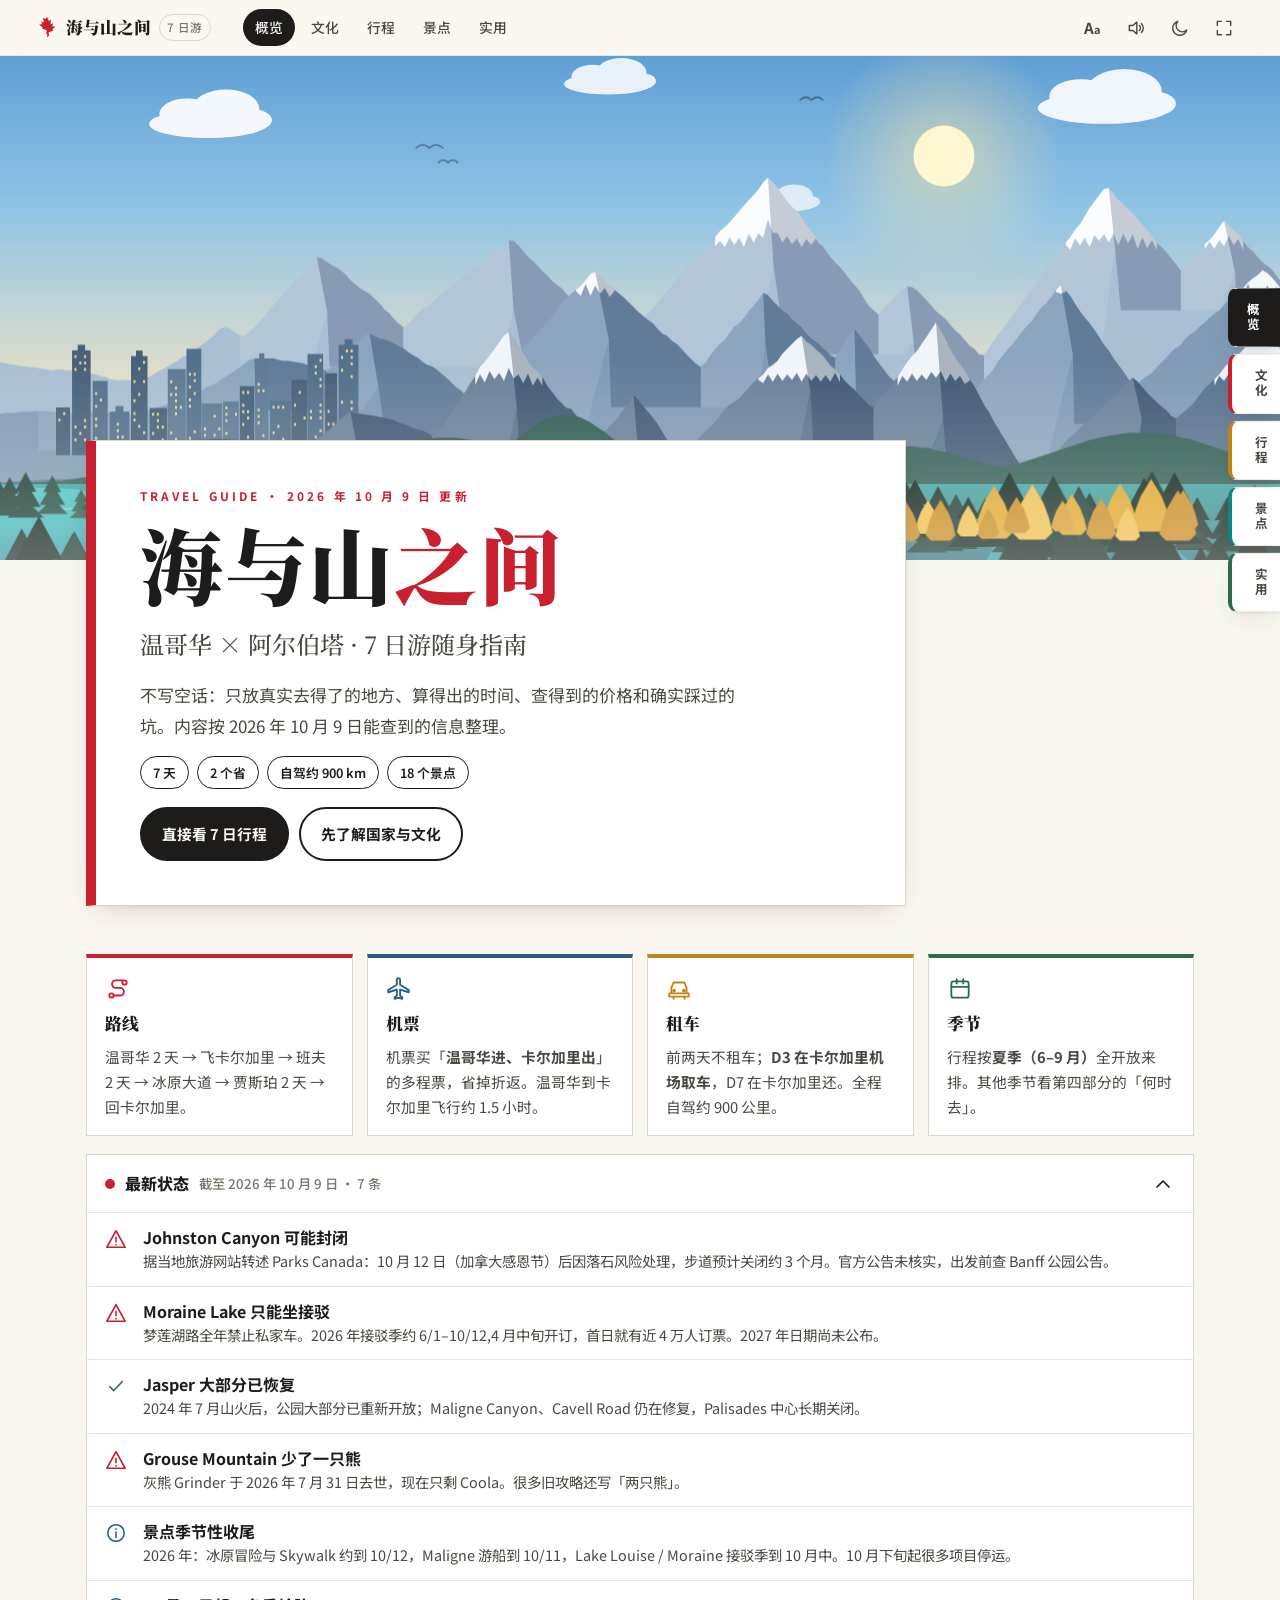
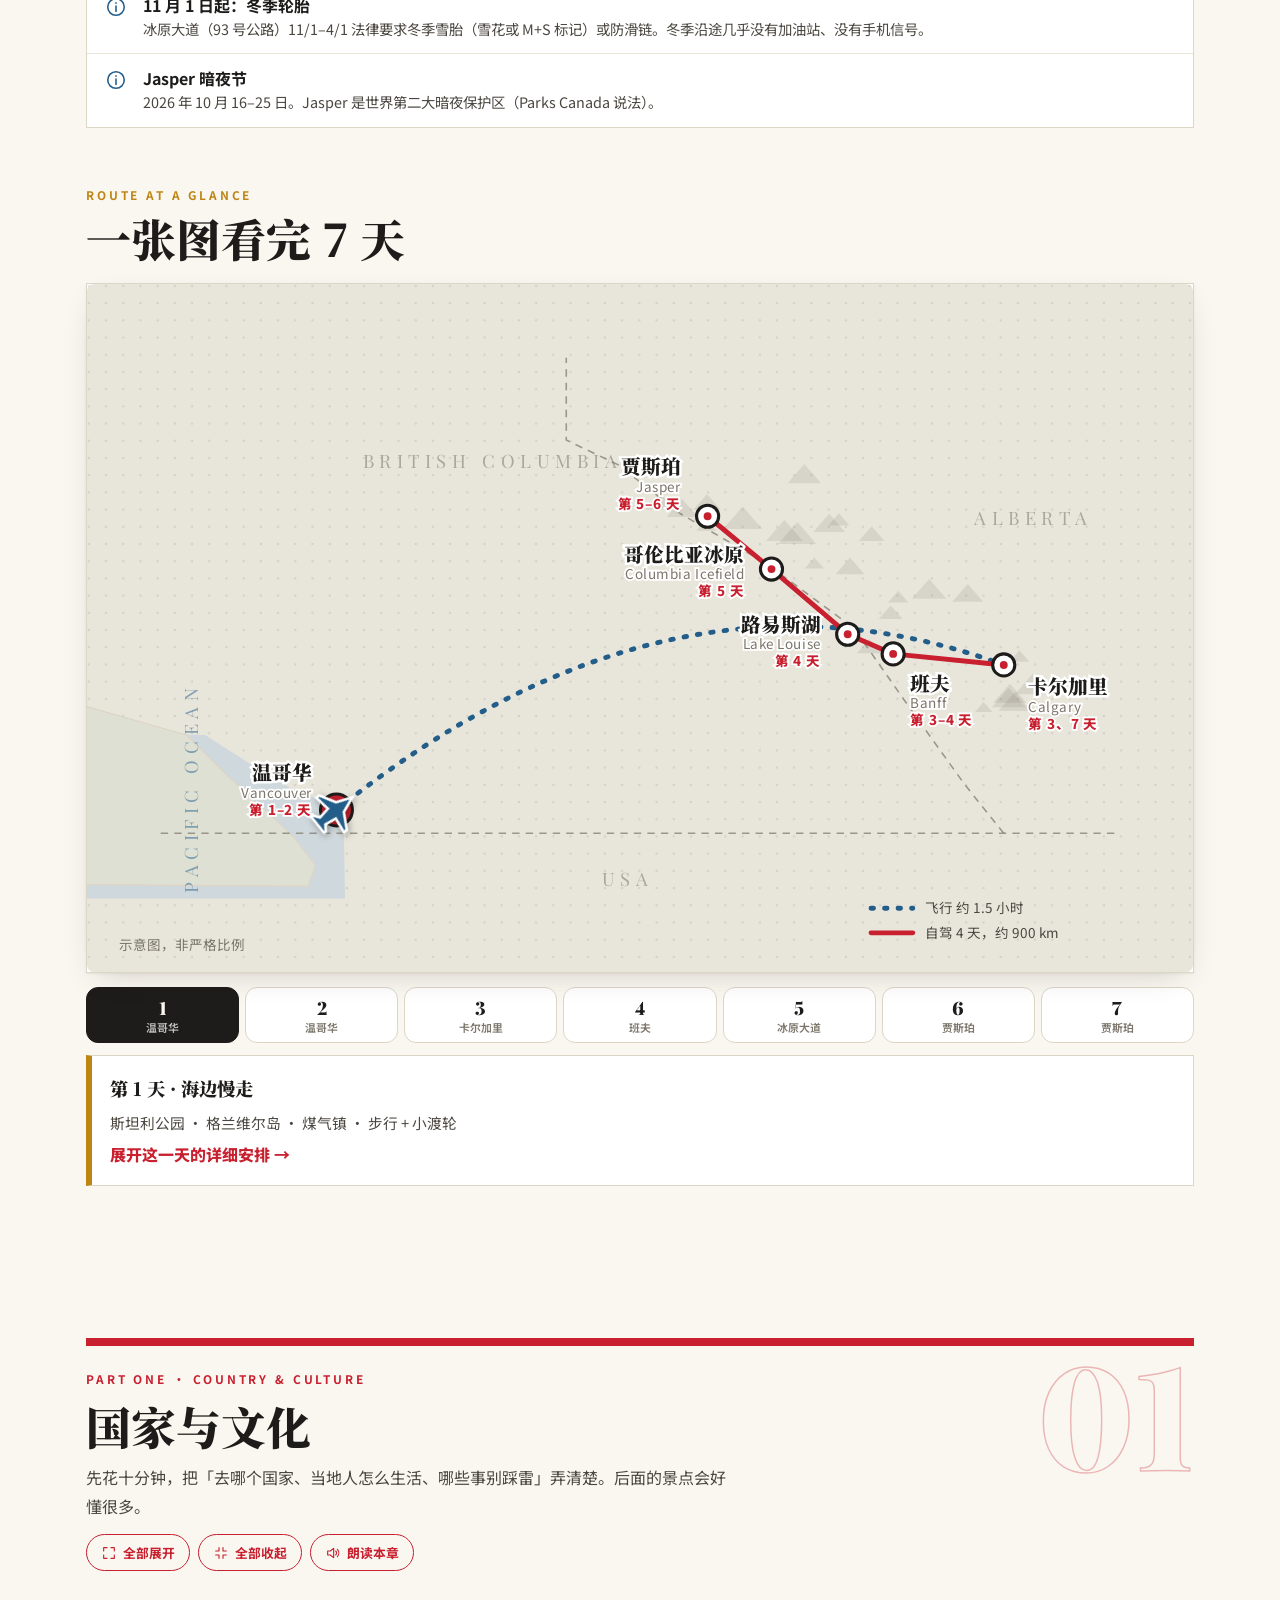
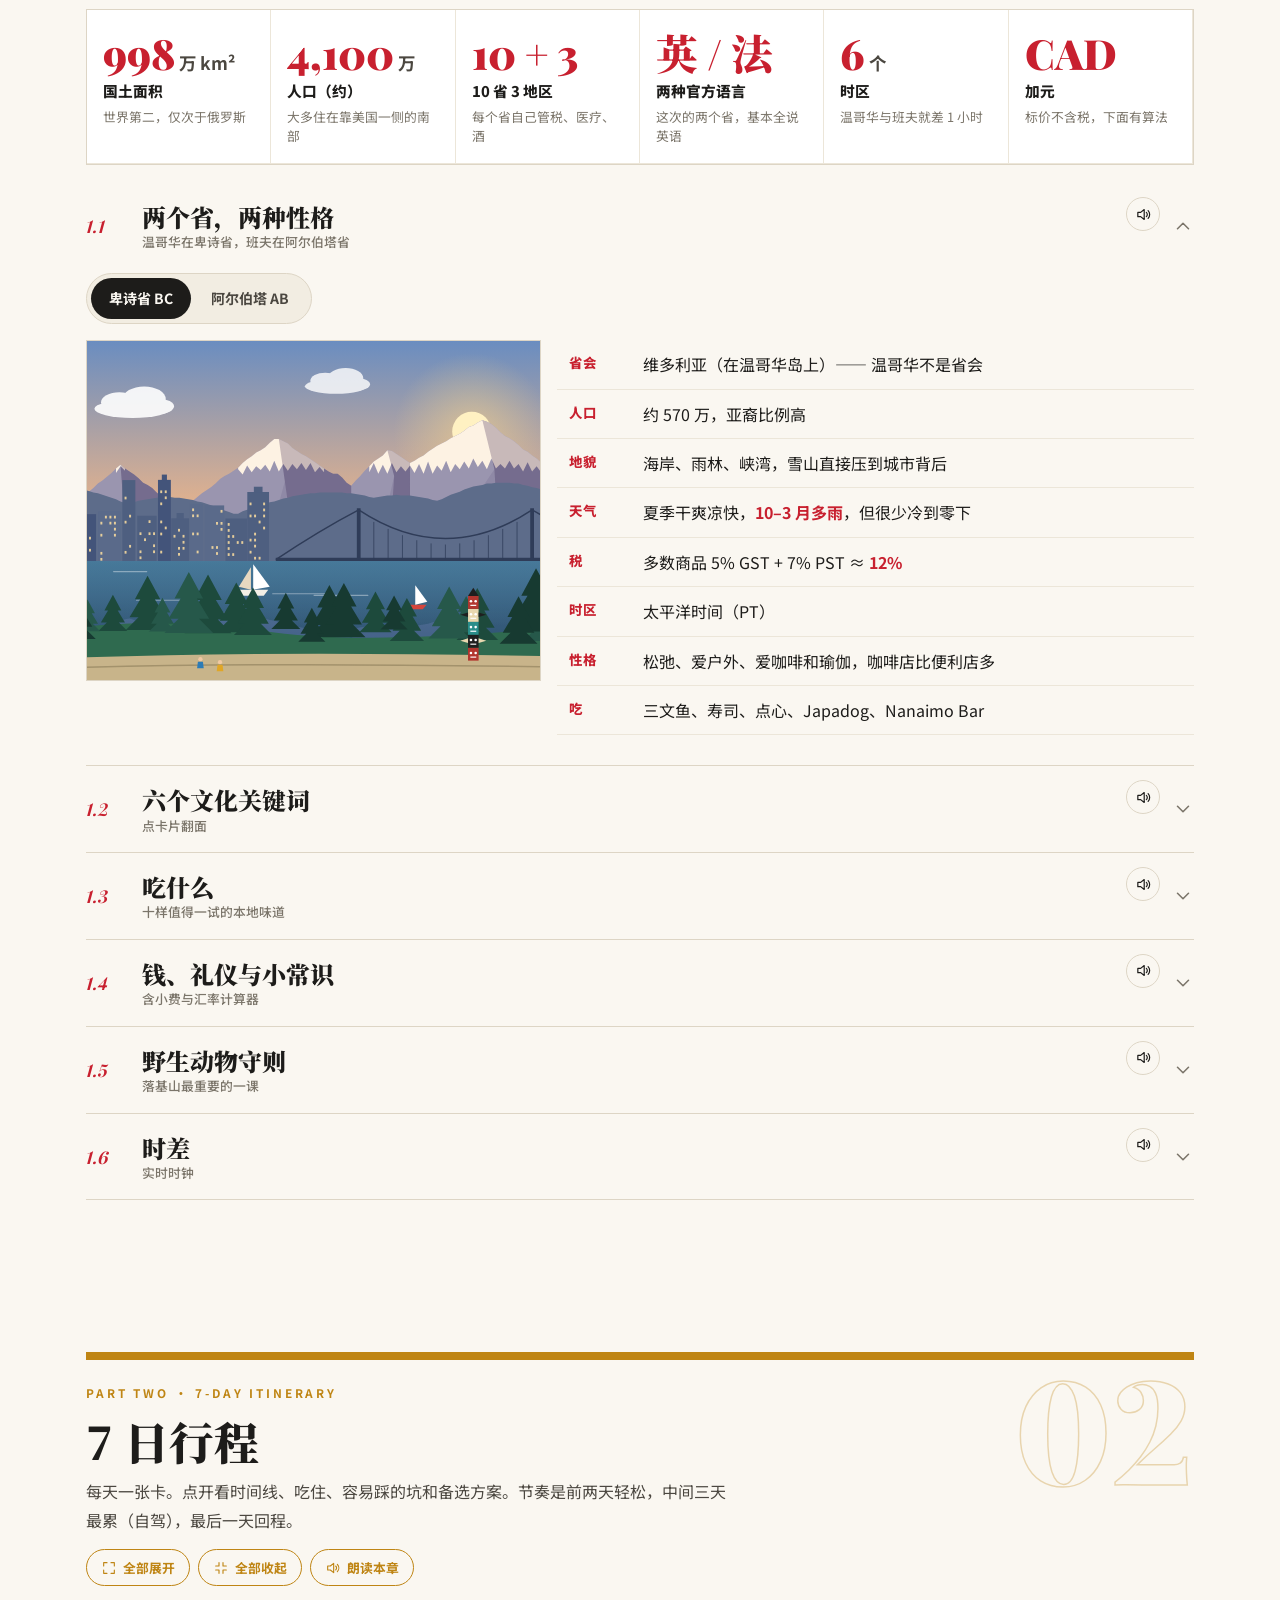
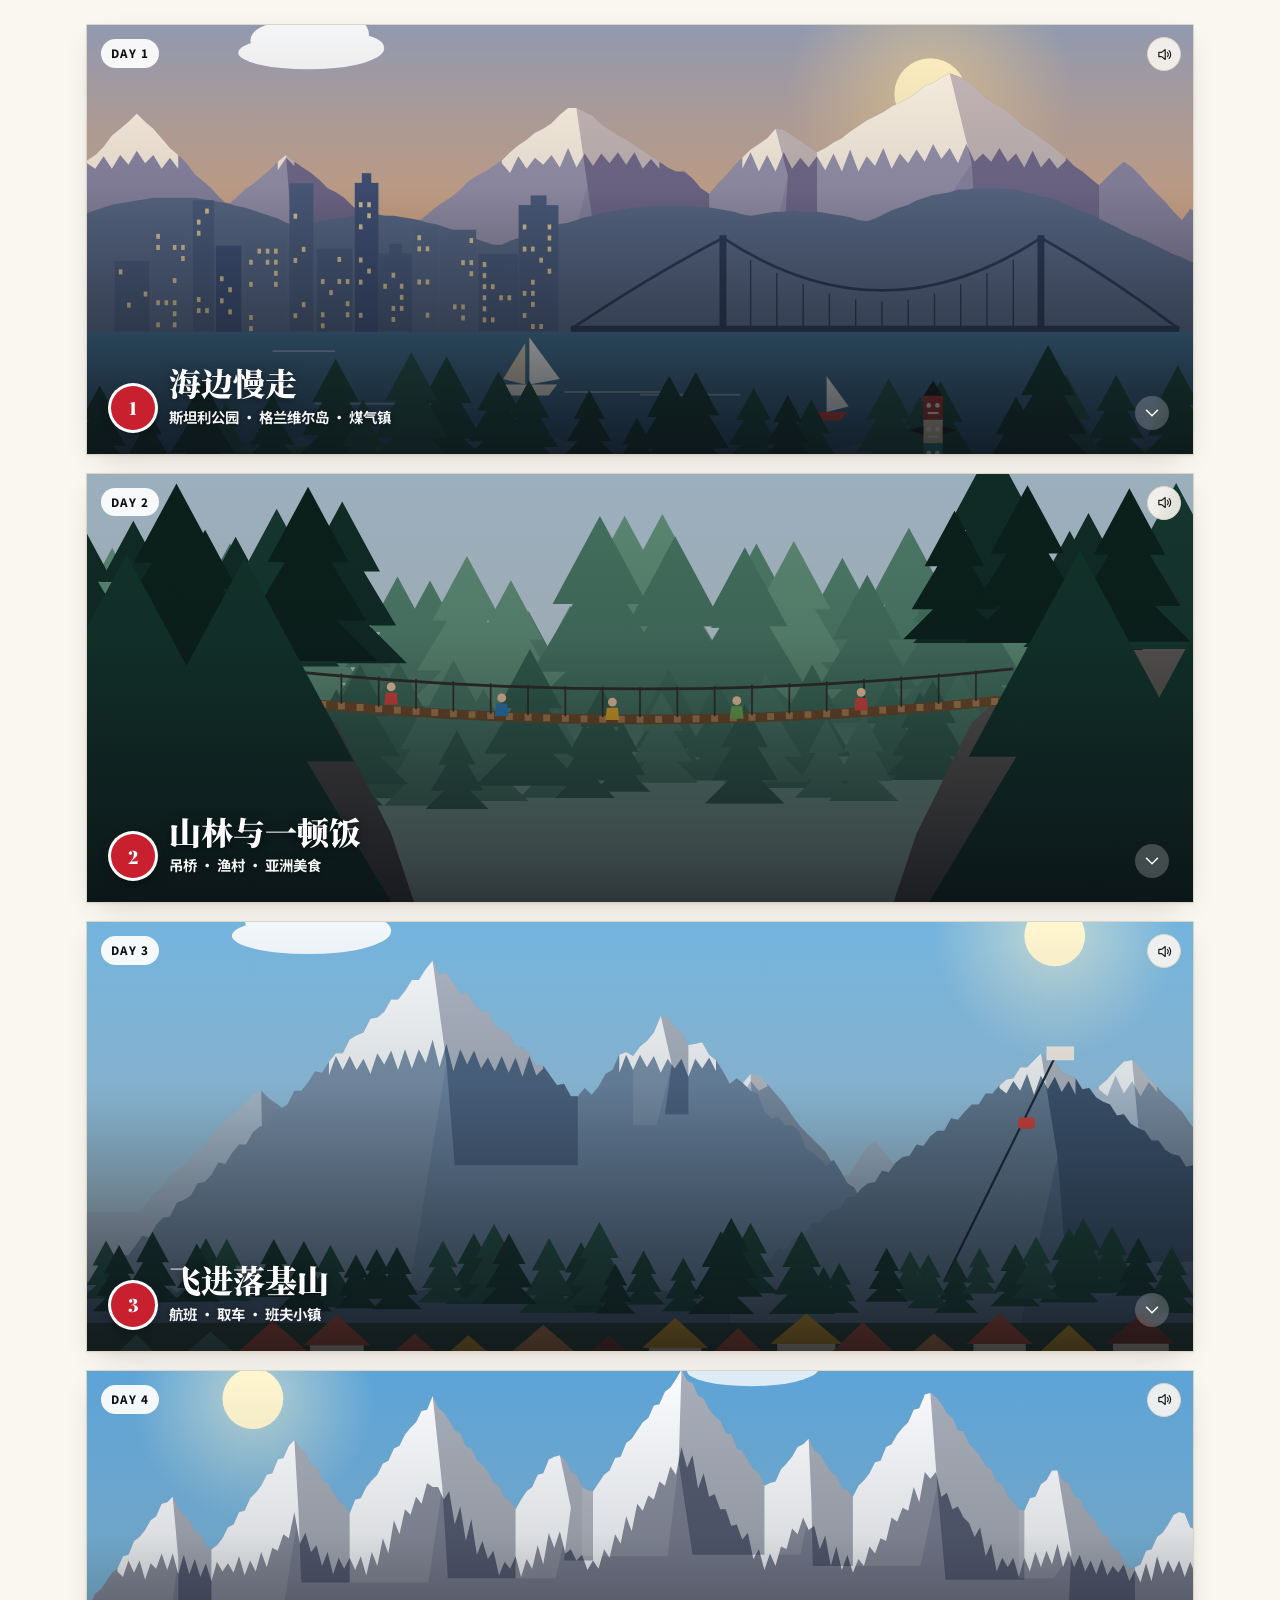
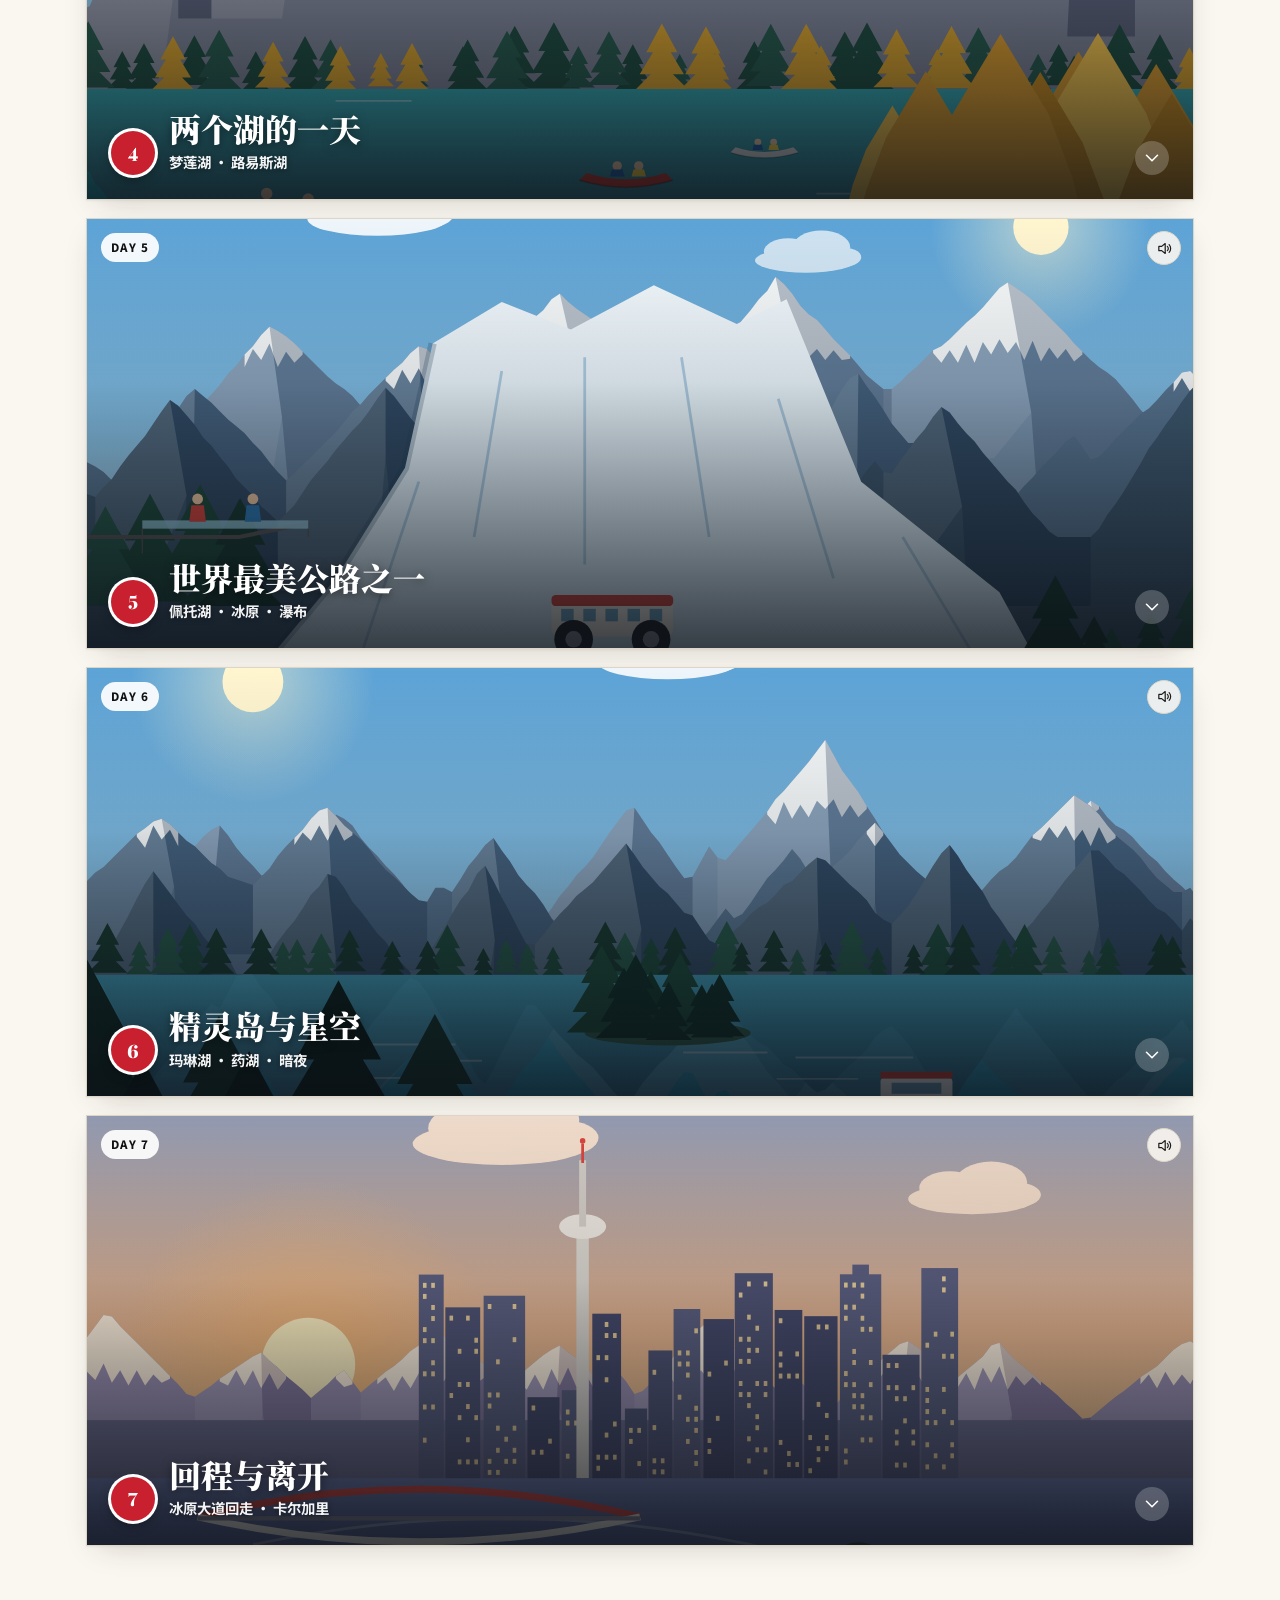
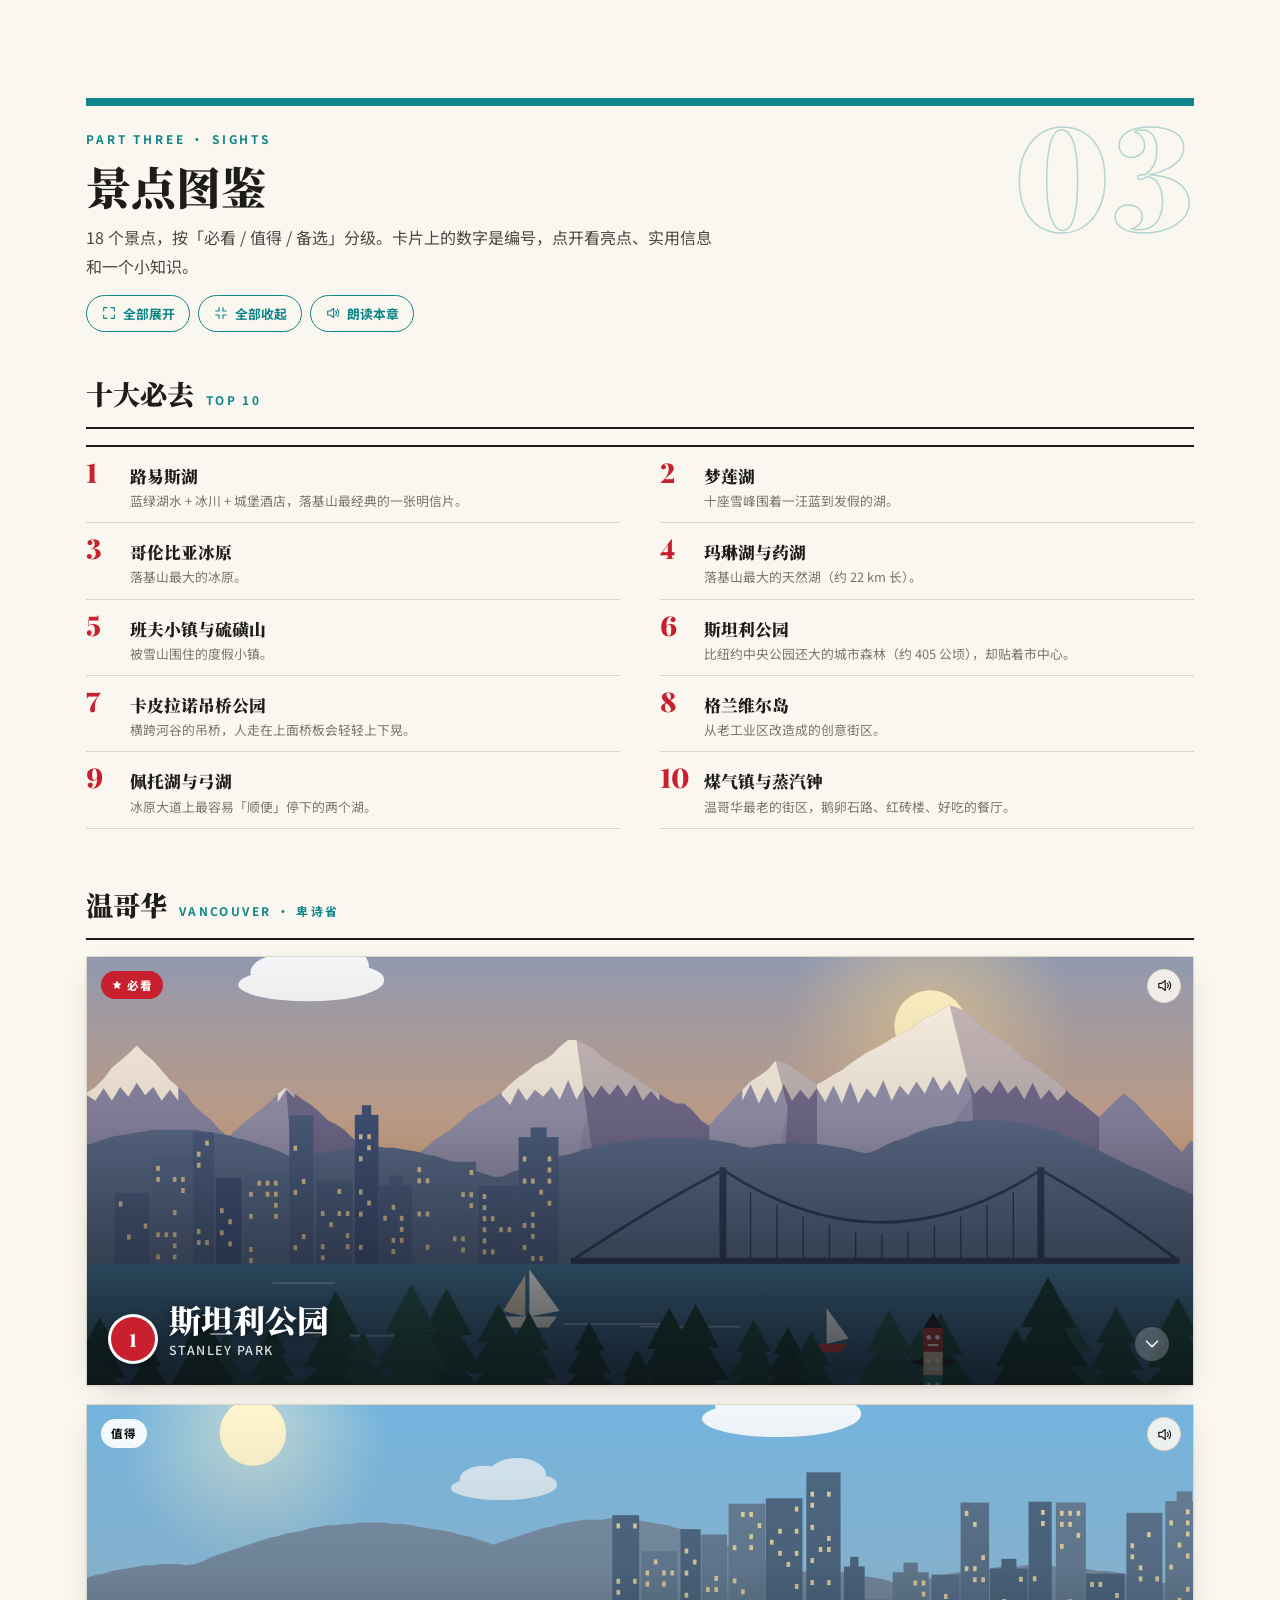
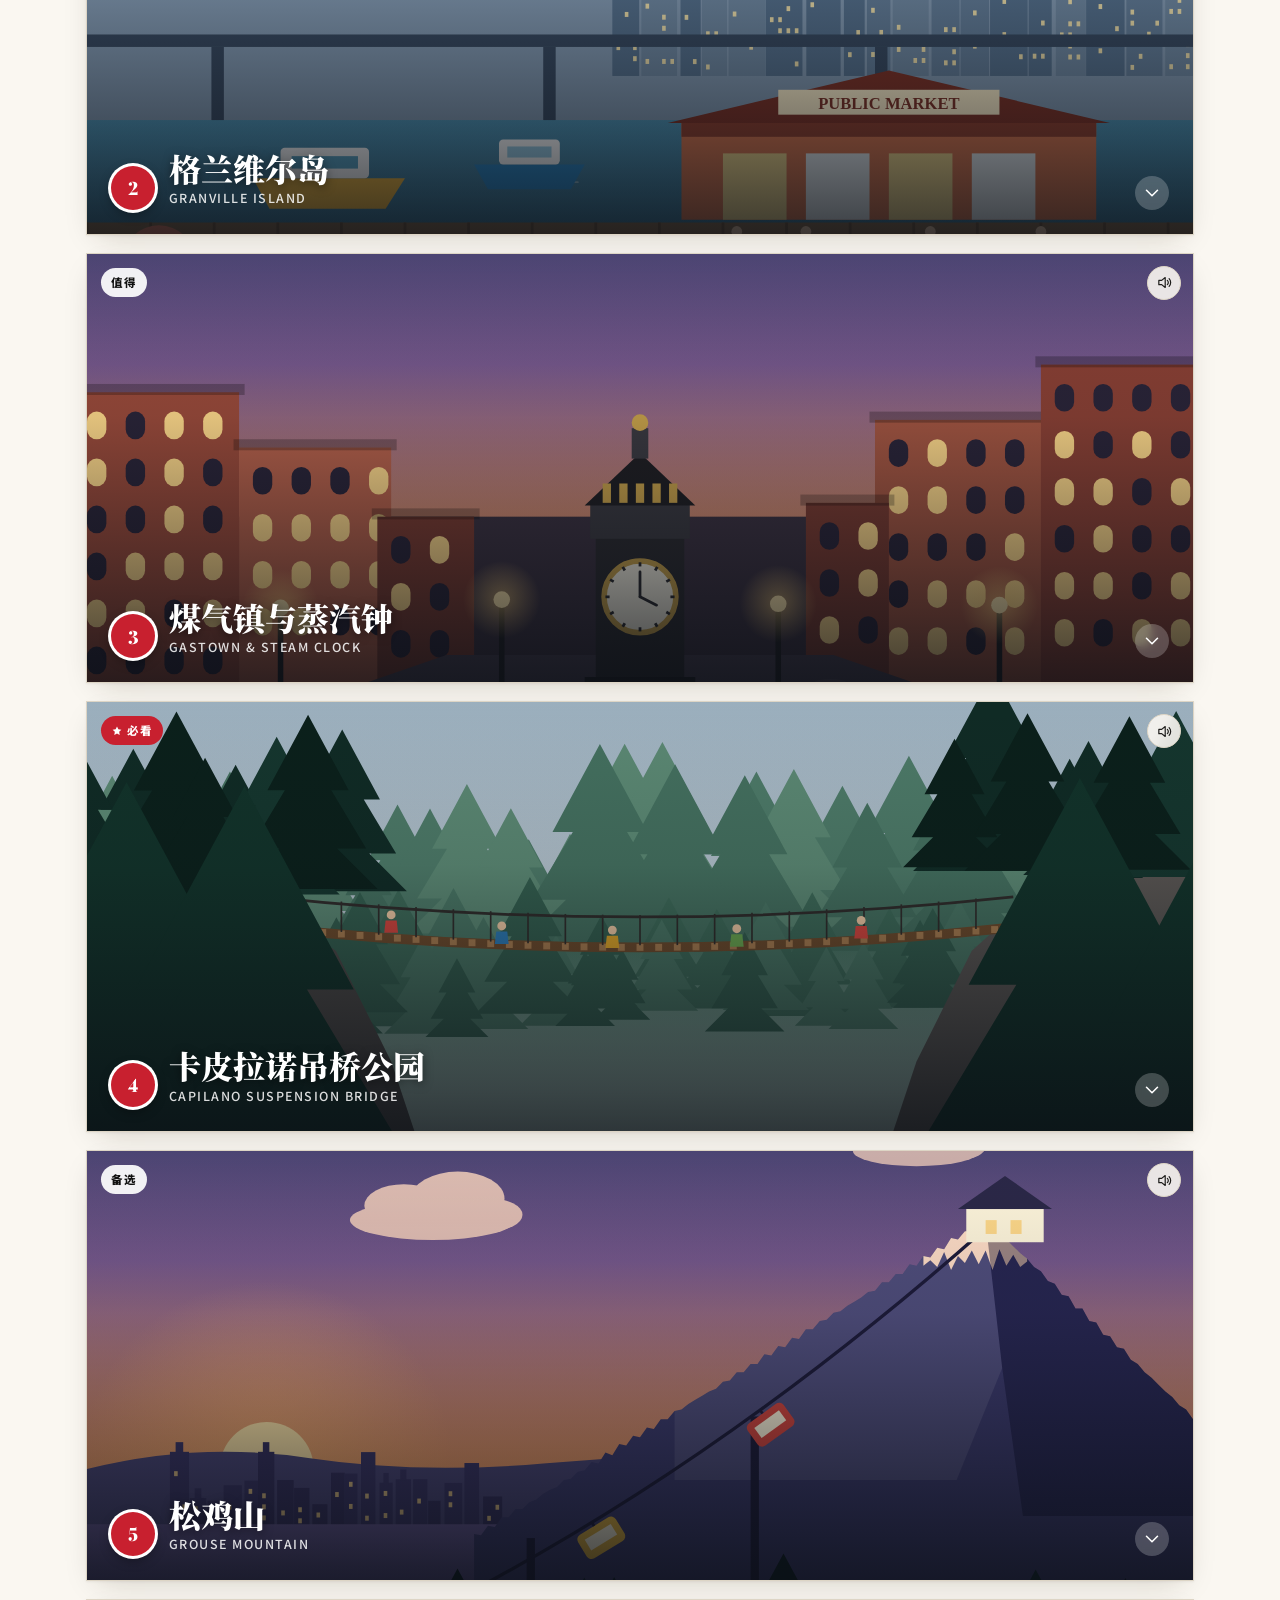
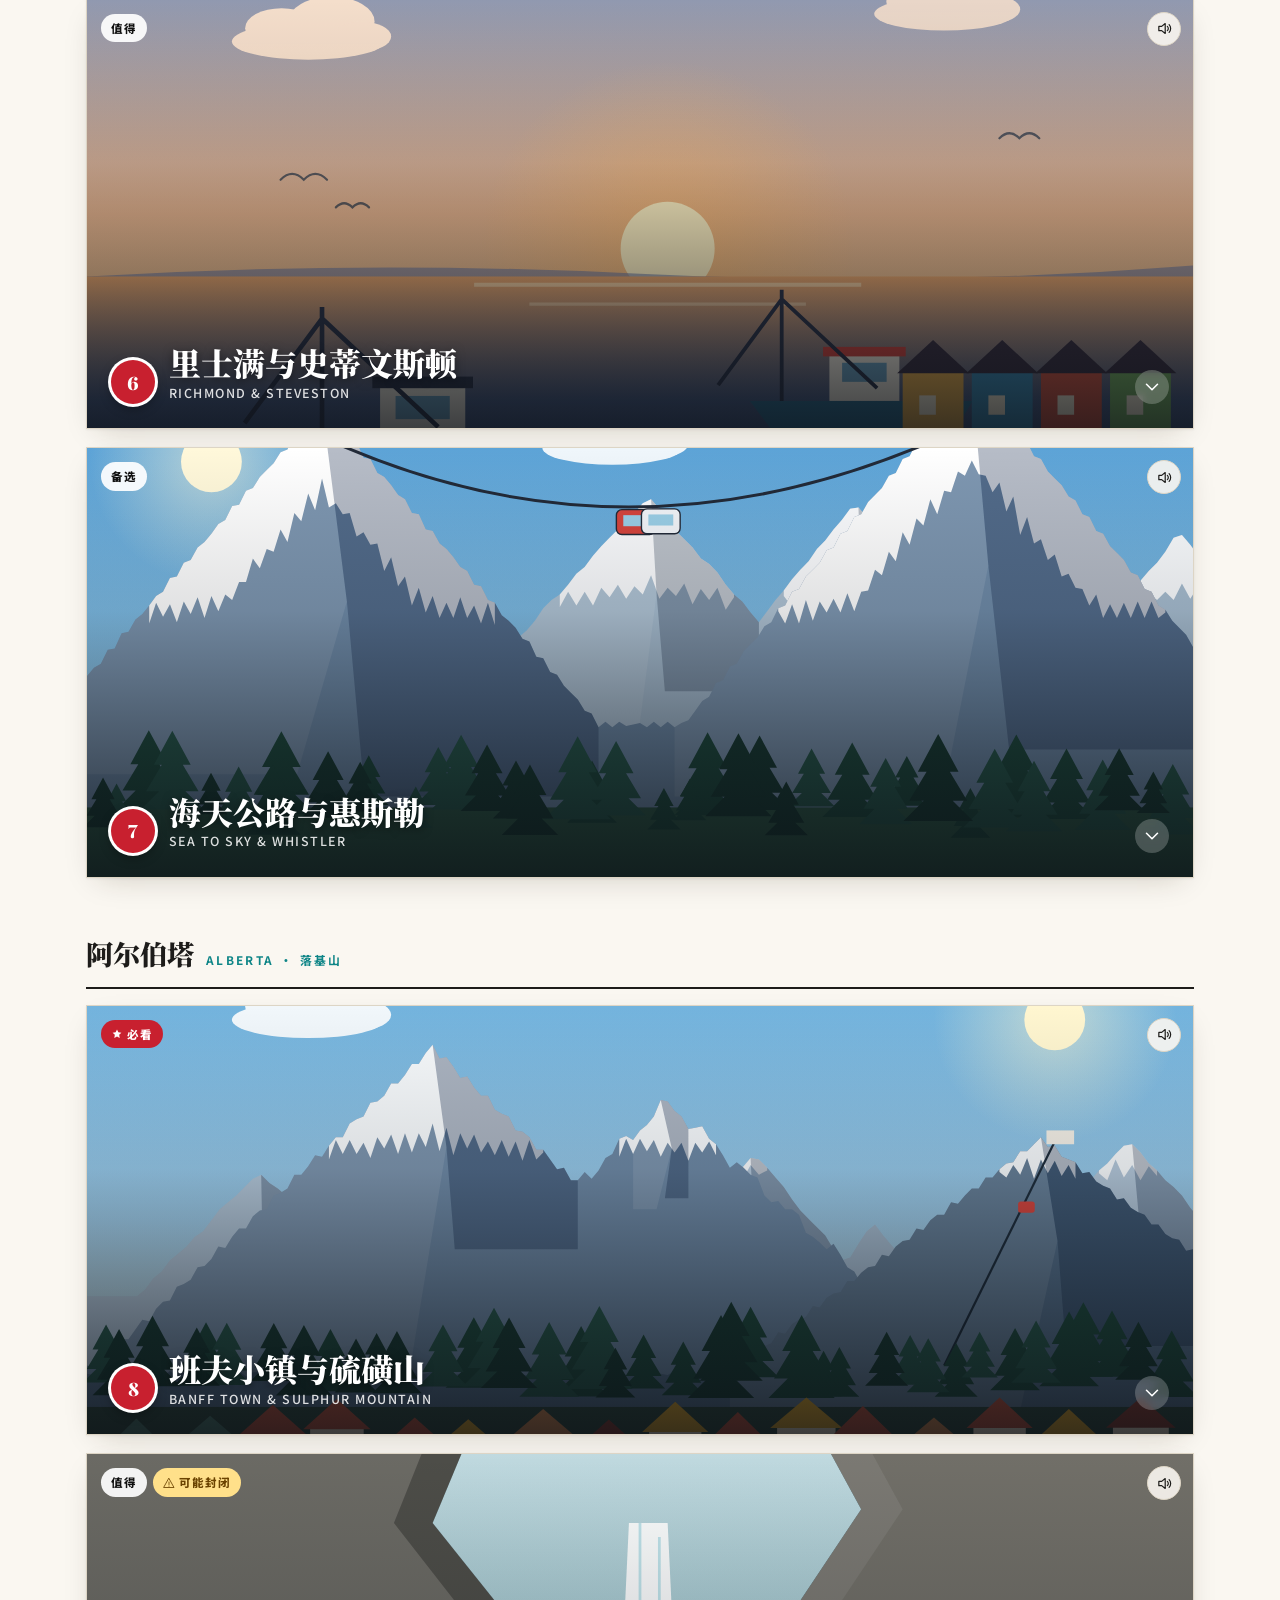
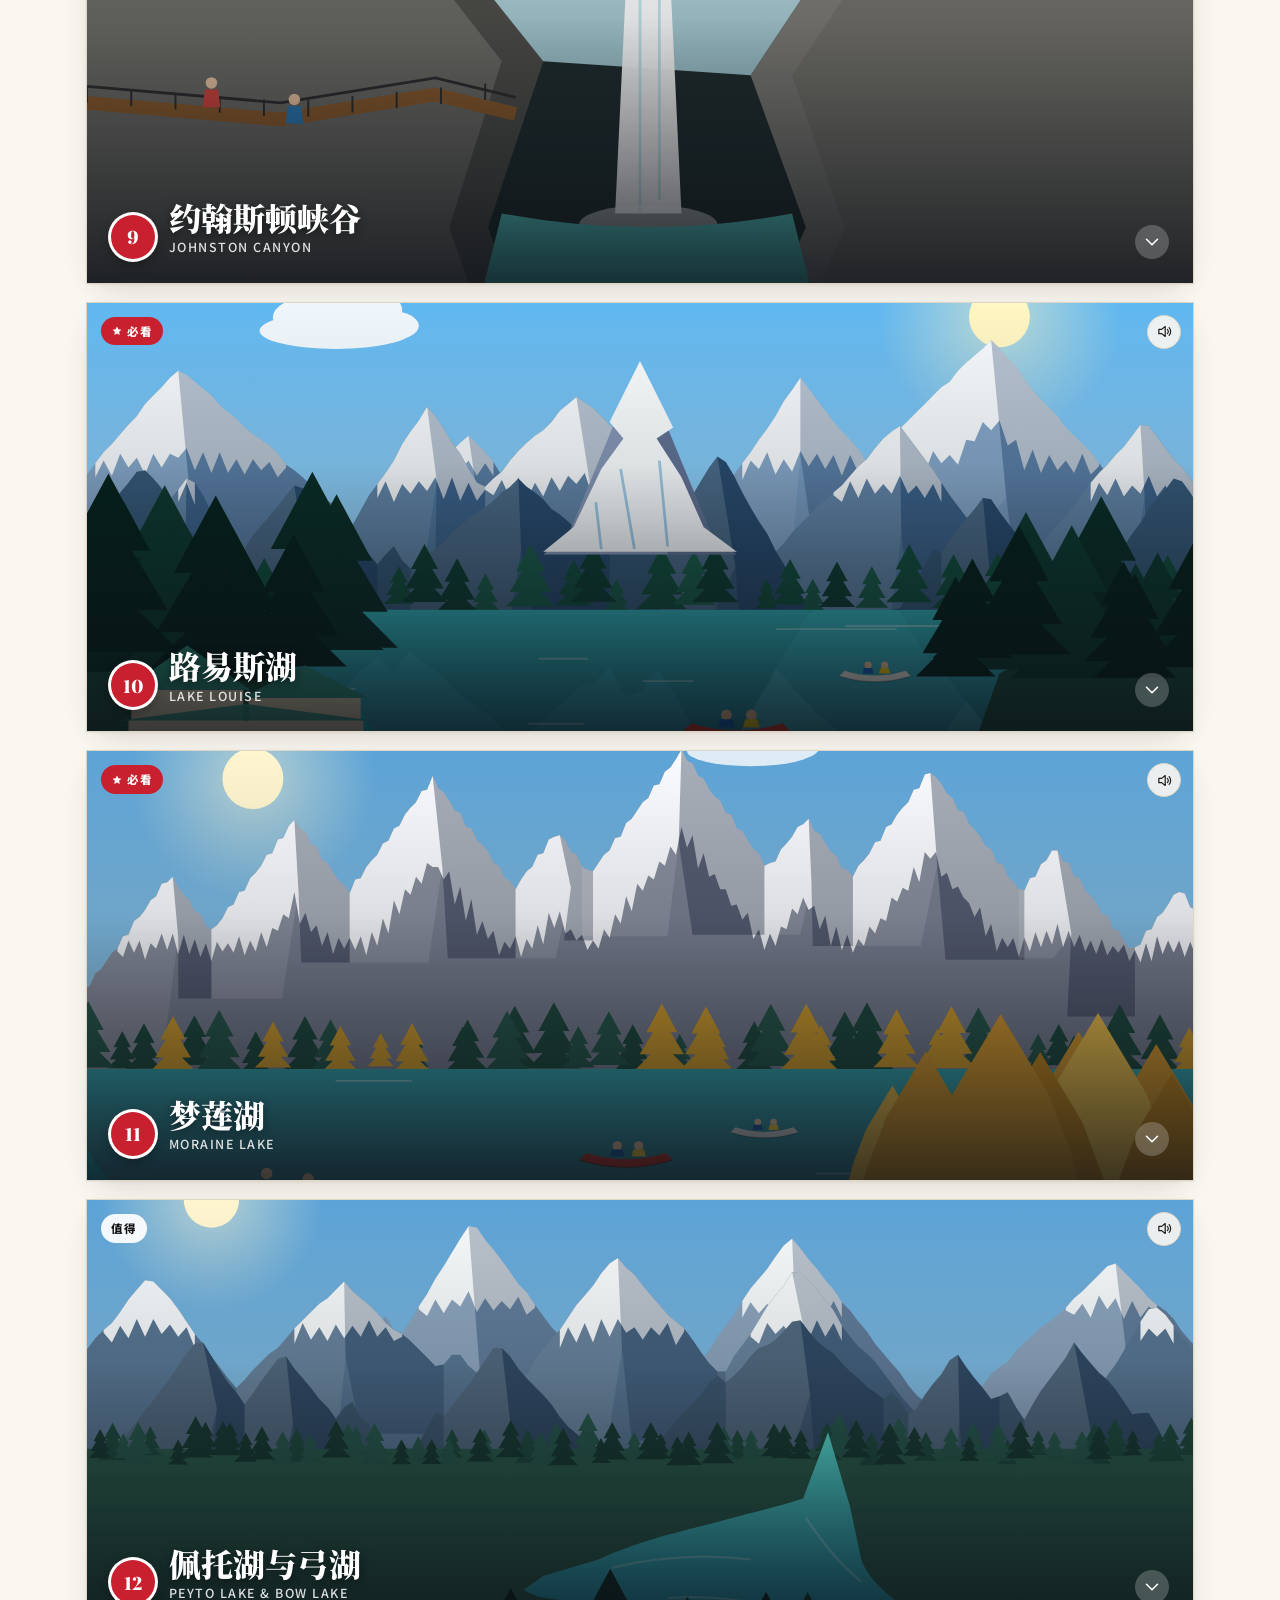
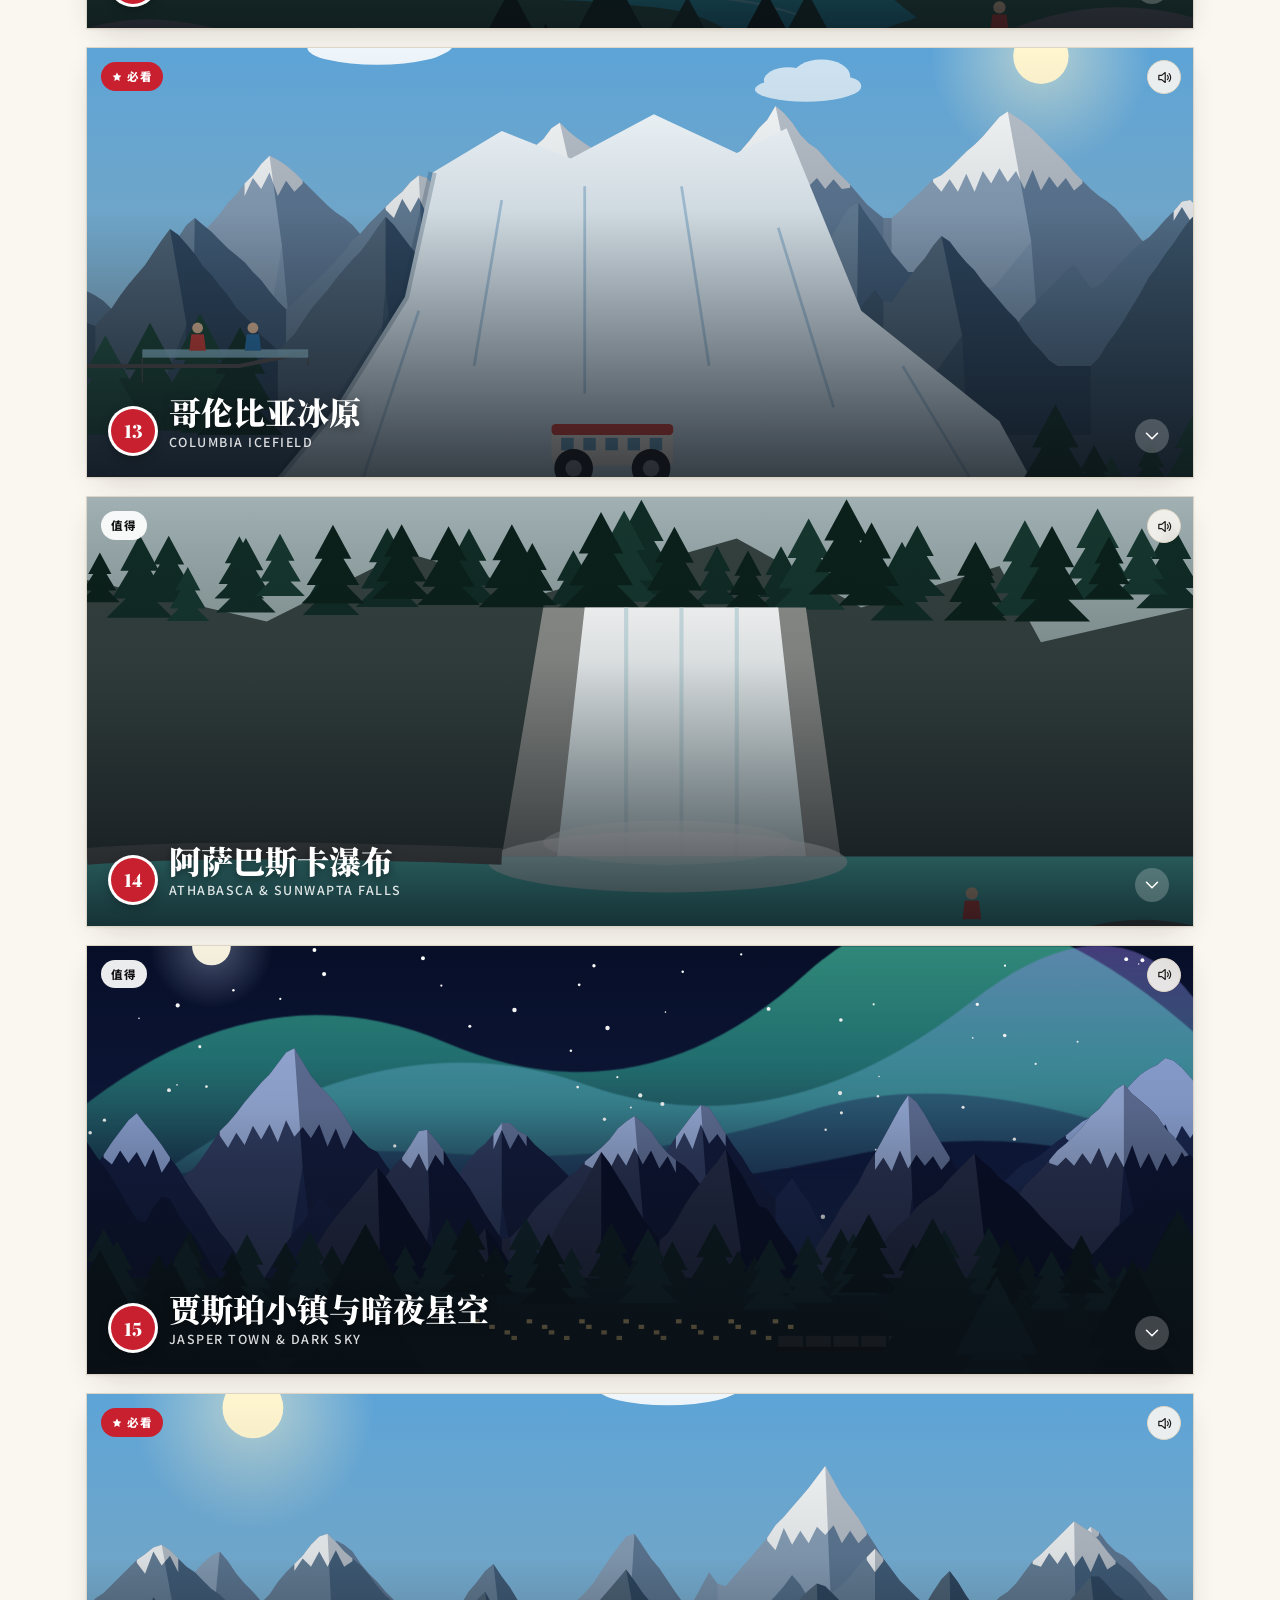
==== commit 8df185fa: "Add Singapore · Kuala Lumpur · Bali 7-day guide (school visits + wedding venues) Second single-file " ====
--- a/index.html
+++ b/index.html
@@ -760,7 +760,7 @@
   <h3><button class="acc-h sec-h" type="button" aria-expanded="false" aria-controls="c-time-b"><span class="no">1.6</span><span class="t"><span class="lbl">时差</span><small>实时时钟</small></span><svg class="ic chev" viewBox="0 0 24 24" width="24" height="24" aria-hidden="true" focusable="false" fill="none" stroke="currentColor" stroke-width="1.7" stroke-linecap="round" stroke-linejoin="round"><path d="M6 9l6 6 6-6"/></svg></button></h3>
   <button class="spk" type="button" data-speak="c-time-b" aria-label="朗读这一部分" title="朗读这一部分"><svg class="ic " viewBox="0 0 24 24" width="24" height="24" aria-hidden="true" focusable="false" fill="none" stroke="currentColor" stroke-width="1.7" stroke-linecap="round" stroke-linejoin="round"><path d="M4 9v6h4l5 4V5L8 9z"/><path d="M16 9a4 4 0 0 1 0 6M18.5 6.5a8 8 0 0 1 0 11"/></svg></button>
   <div class="acc-b" id="c-time-b" role="region"><div class="acc-in"><div class="sec-body"><div class="clocks">
-    <div class="clk" data-tz="America/Vancouver" data-k="vc"><div class="z">温哥华</div><div class="tm" aria-live="off">--：--</div><div class="dt">&nbsp;</div><div class="df">&nbsp;</div></div><div class="clk" data-tz="America/Edmonton" data-k="ab"><div class="z">班夫 · 卡尔加里</div><div class="tm" aria-live="off">--：--</div><div class="dt">&nbsp;</div><div class="df">&nbsp;</div></div><div class="clk" data-tz="Asia/Shanghai" data-k="bj"><div class="z">北京</div><div class="tm" aria-live="off">--：--</div><div class="dt">&nbsp;</div><div class="df">&nbsp;</div></div></div>
+    <div class="clk" data-tz="America/Vancouver" data-k="vc" data-base="基准（太平洋时间）"><div class="z">温哥华</div><div class="tm" aria-live="off">--：--</div><div class="dt">&nbsp;</div><div class="df">&nbsp;</div></div><div class="clk" data-tz="America/Edmonton" data-k="ab"><div class="z">班夫 · 卡尔加里</div><div class="tm" aria-live="off">--：--</div><div class="dt">&nbsp;</div><div class="df">&nbsp;</div></div><div class="clk" data-tz="Asia/Shanghai" data-k="bj"><div class="z">北京</div><div class="tm" aria-live="off">--：--</div><div class="dt">&nbsp;</div><div class="df">&nbsp;</div></div></div>
   <p class="note say">阿尔伯塔（山地时间）比温哥华（太平洋时间）快 <b>1 小时</b>。11 月第一个周日，夏令时结束，时钟拨回 1 小时。北京比温哥华快 15 小时（夏令时）或 16 小时。</p></div></div></div>
 </div>
 </section>
@@ -1417,7 +1417,7 @@
     if (!h) return;
     const a = h.closest('.acc');
     setAcc(a, !a.classList.contains('open'));
-    if (a.classList.contains('open') && a.id && /^(s-|d\d)/.test(a.id)) history.replaceState(null, '', '#' + a.id);
+    if (a.classList.contains('open') && a.id && /^(s-|sc-|w-|d\d)/.test(a.id)) history.replaceState(null, '', '#' + a.id);
   });
   $$('[data-expand]').forEach((b) => b.addEventListener('click', () => $$('.acc', $('#' + b.dataset.expand)).forEach((a) => setAcc(a, true))));
   $$('[data-collapse]').forEach((b) => b.addEventListener('click', () => $$('.acc', $('#' + b.dataset.collapse)).forEach((a) => setAcc(a, false))));
@@ -1447,9 +1447,9 @@
 
   /* ================= scroll: progress, nav, parallax ================= */
   const prog = $('#progress'), totop = $('#totop');
-  const navIds = ['top', 'culture', 'route', 'sights', 'plan'];
+  const navLinks = $$('[data-nav]');
+  const navIds = Array.from(new Set(navLinks.map((a) => a.dataset.nav)));
   const navEls = navIds.map((id) => document.getElementById(id));
-  const navLinks = $$('[data-nav]');
   const px = $$('.px');
   const heroEl = $('.hero');
   let ticking = false;
@@ -1506,14 +1506,15 @@
   const clocks = $$('.clk');
   const offset = (tz) => { const d = new Date(); return (new Date(d.toLocaleString('en-US', { timeZone: tz })) - new Date(d.toLocaleString('en-US', { timeZone: 'UTC' }))) / 60000; };
   function tickClocks() {
+    if (!clocks.length) return;
     const now = new Date();
-    const base = offset('America/Vancouver');
-    clocks.forEach((c) => {
+    const base = offset(clocks[0].dataset.tz), baseName = clocks[0].querySelector('.z').textContent;
+    clocks.forEach((c, i) => {
       const tz = c.dataset.tz;
       c.querySelector('.tm').textContent = new Intl.DateTimeFormat('zh-CN', { timeZone: tz, hour: '2-digit', minute: '2-digit', hour12: false }).format(now);
       c.querySelector('.dt').textContent = new Intl.DateTimeFormat('zh-CN', { timeZone: tz, month: 'long', day: 'numeric', weekday: 'short' }).format(now);
       const diff = (offset(tz) - base) / 60;
-      c.querySelector('.df').textContent = tz === 'America/Vancouver' ? '基准（太平洋时间）' : '比温哥华' + (diff >= 0 ? '快 ' : '慢 ') + Math.abs(diff) + ' 小时';
+      c.querySelector('.df').textContent = i === 0 ? c.dataset.base || '基准' : diff === 0 ? '与' + baseName + '相同' : '比' + baseName + (diff >= 0 ? '快 ' : '慢 ') + Math.abs(diff) + ' 小时';
     });
   }
   tickClocks();
@@ -1521,6 +1522,7 @@
 
   /* ================= tip + currency ================= */
   (() => {
+    if (!$('#tip-bill')) return;
     const bill = $('#tip-bill'), n = $('#tip-n'), v = $('#tip-v'), t = $('#tip-t'), e = $('#tip-e');
     let p = 20;
     const f = (x) => x.toFixed(2);
@@ -1542,6 +1544,7 @@
 
   /* ================= packing ================= */
   (() => {
+    if (!$('#pk-reset')) return;
     const boxes = $$('.ck input'), saved = LS.get('pack', {});
     const nEl = $('#pk-n'), tEl = $('#pk-t'), bar = $('#pk-bar');
     function upd() {
@@ -1568,6 +1571,7 @@
 
   /* ================= wildlife game ================= */
   (() => {
+    if (!$('#wild')) return;
     const hits = $$('#wild .hit'), info = $('#wild-info'), cnt = $('#wild-n'), sc = $('#wild-scroll');
     const D = {
       bear: ['黑熊', '体型不大，一样危险。别靠近、别喂、别跑；熊喷雾放在手边，不是背包底。距离 100 米以上。'],
@@ -1782,6 +1786,11 @@
 
   const MAP = [
     [/C\$\s?([\d.,]+)/g, '$1加元'],
+    [/US\$\s?([\d.,]+)/g, '$1美元'],
+    [/S\$\s?([\d.,]+)/g, '$1新元'],
+    [/RM\s?([\d.,]+)/g, '$1令吉'],
+    [/IDR\s?([\d.,]+)/g, '$1印尼盾'],
+    [/UTC\+8/g, '东八区'],
     [/(\d)\s?[–-]\s?(\d)/g, '$1到$2'],
     [/(\d{1,2})\/(\d{1,2})/g, '$1月$2日'],
     [/(\d)\s?km\b/gi, '$1公里'],
@@ -1902,7 +1911,7 @@
   });
   $('#btn-read').addEventListener('click', () => {
     if (T.state !== 'idle') { stop(); return; }
-    const secs = ['top', 'overview', 'map', 'culture', 'route', 'sights', 'plan'].map((id) => document.getElementById(id)).filter(Boolean);
+    const secs = $$('main > [id]');
     let cur = secs[0];
     secs.forEach((s) => { if (s.getBoundingClientRect().top <= BAR + 60) cur = s; });
     const rootEl = cur.id === 'top' ? $('.cover') : cur;
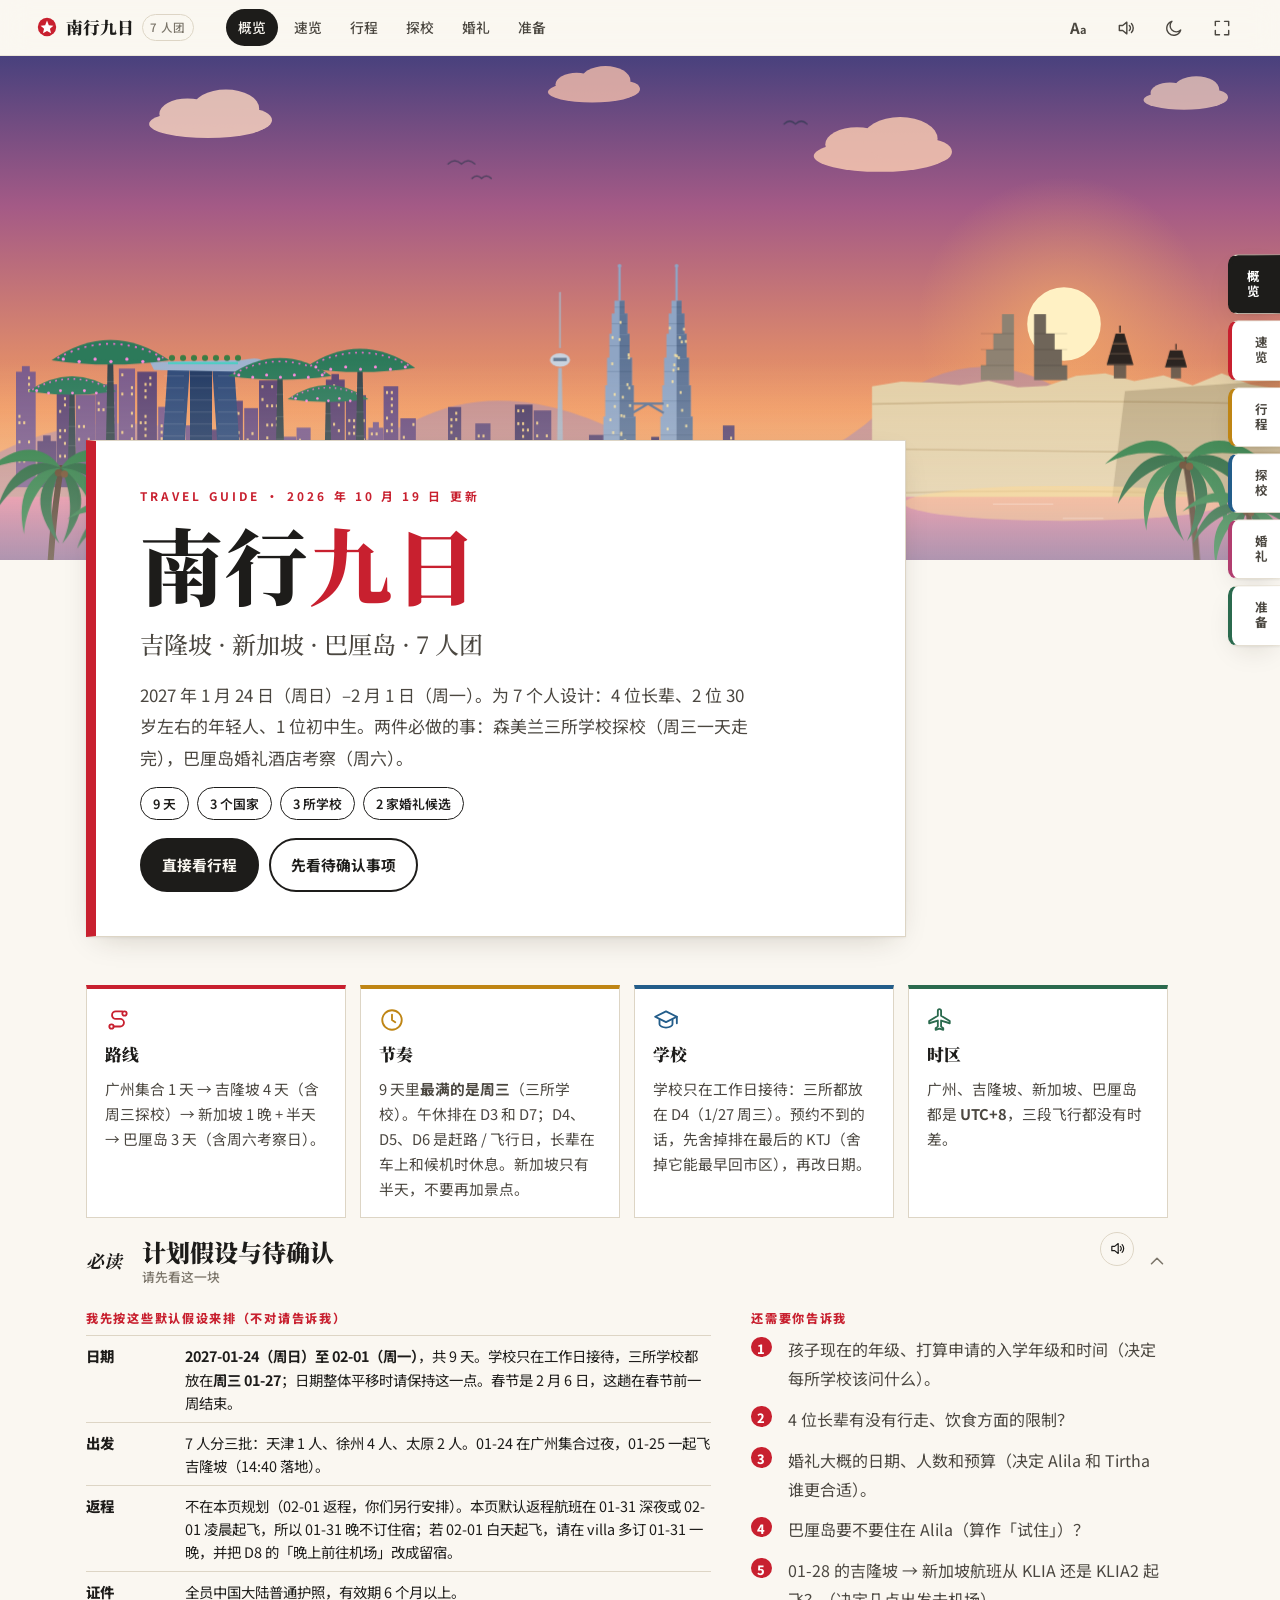
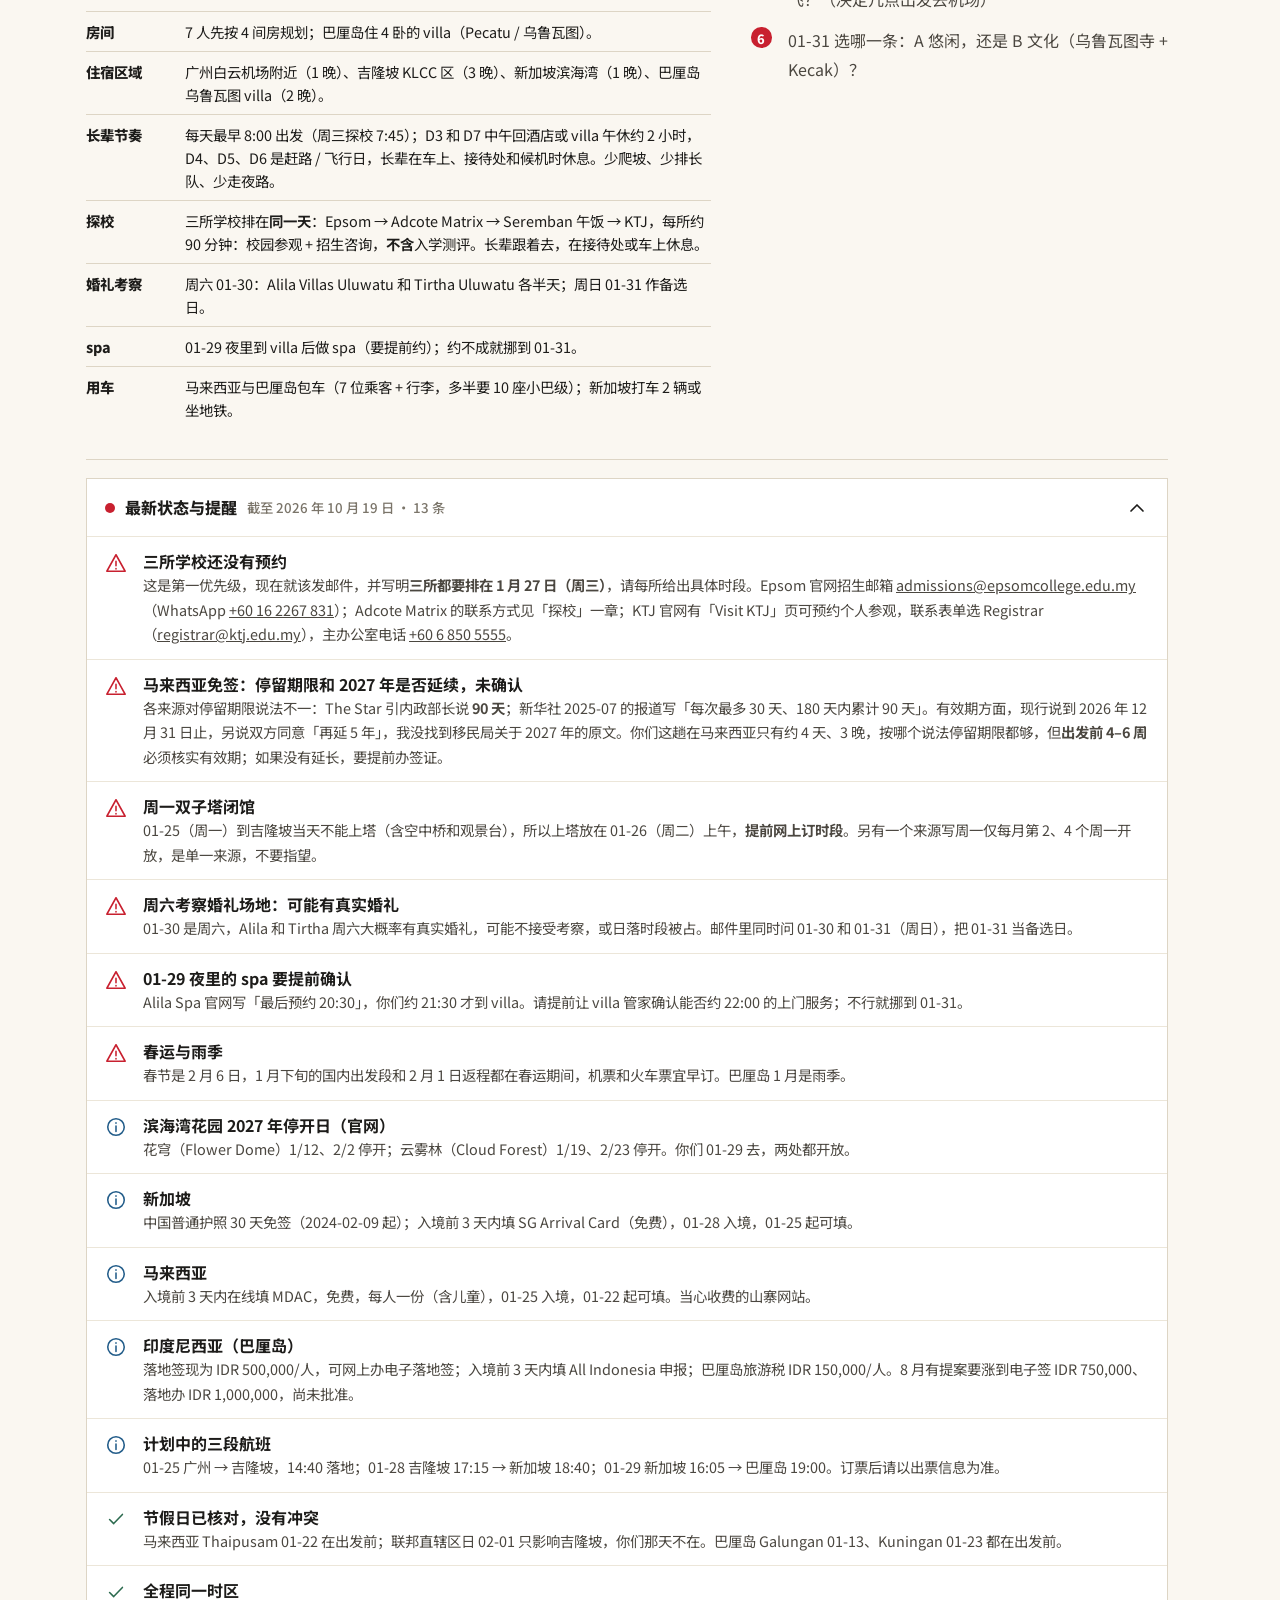
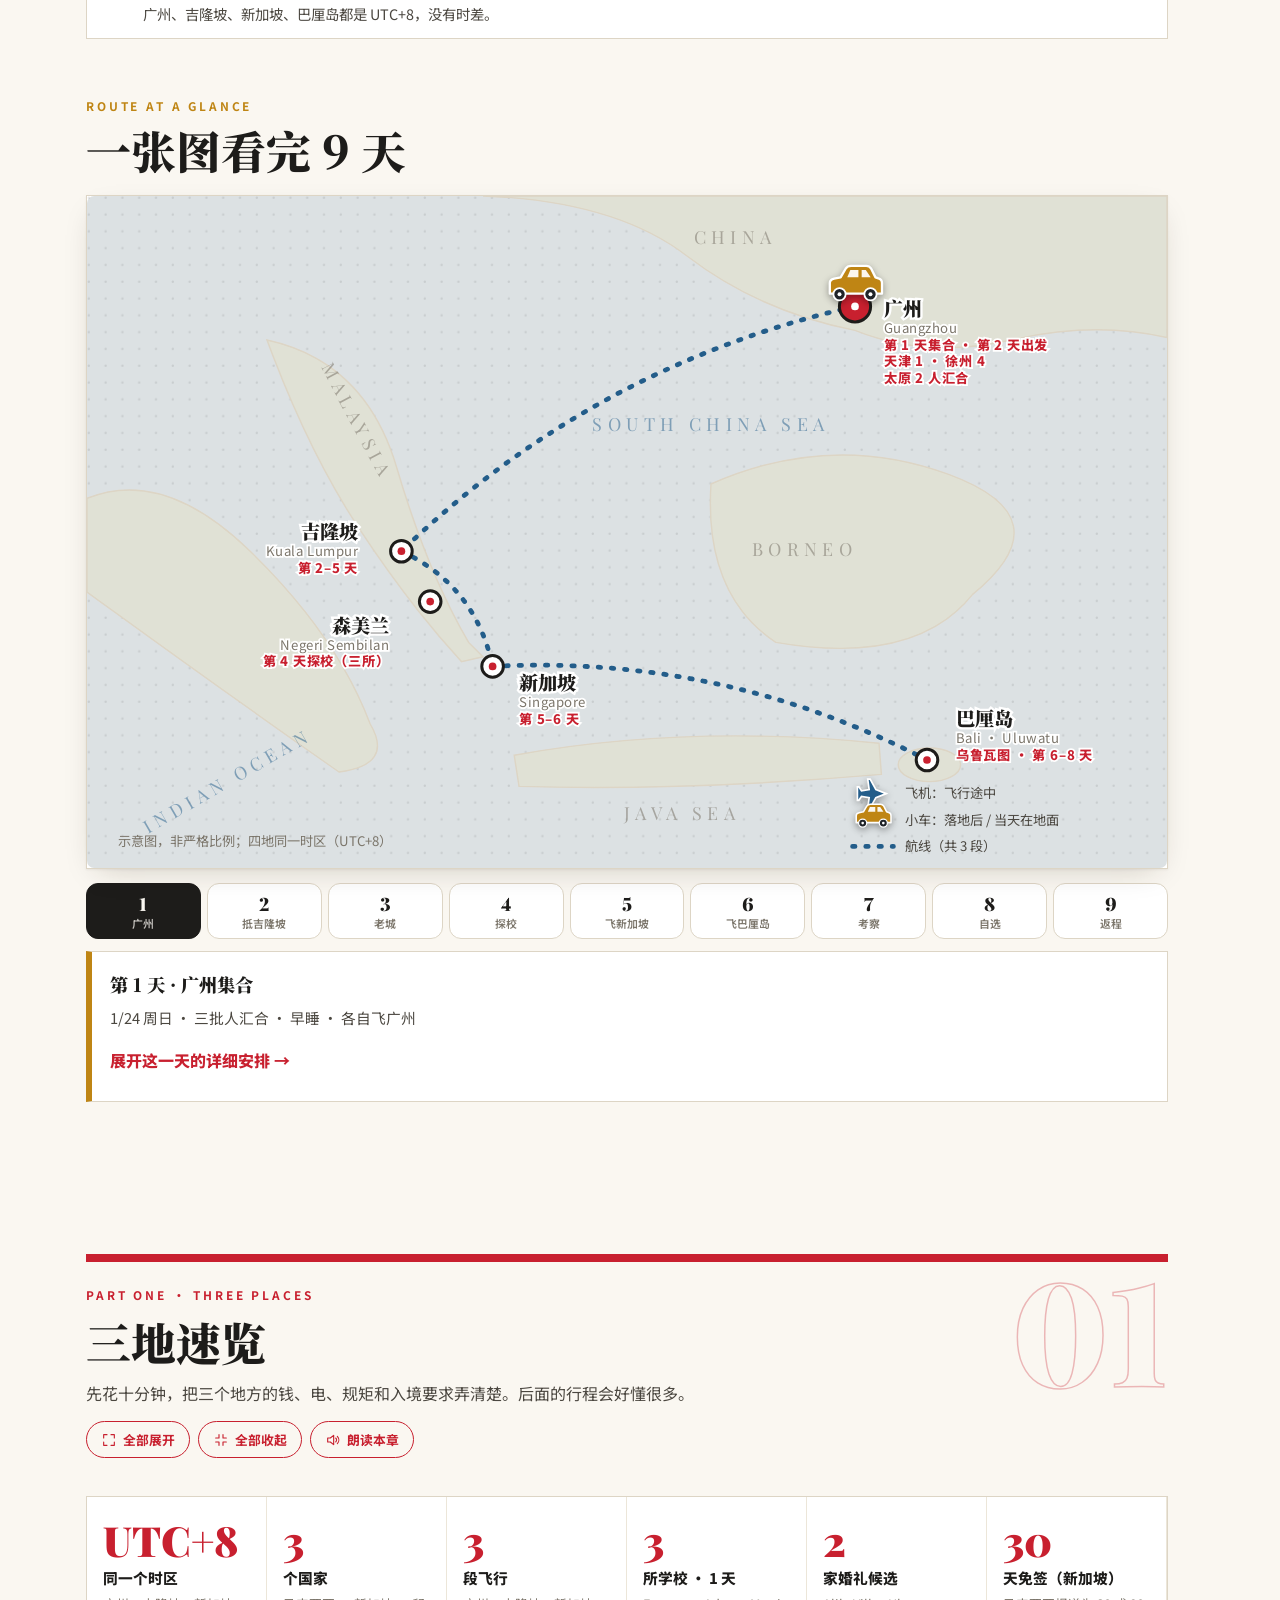
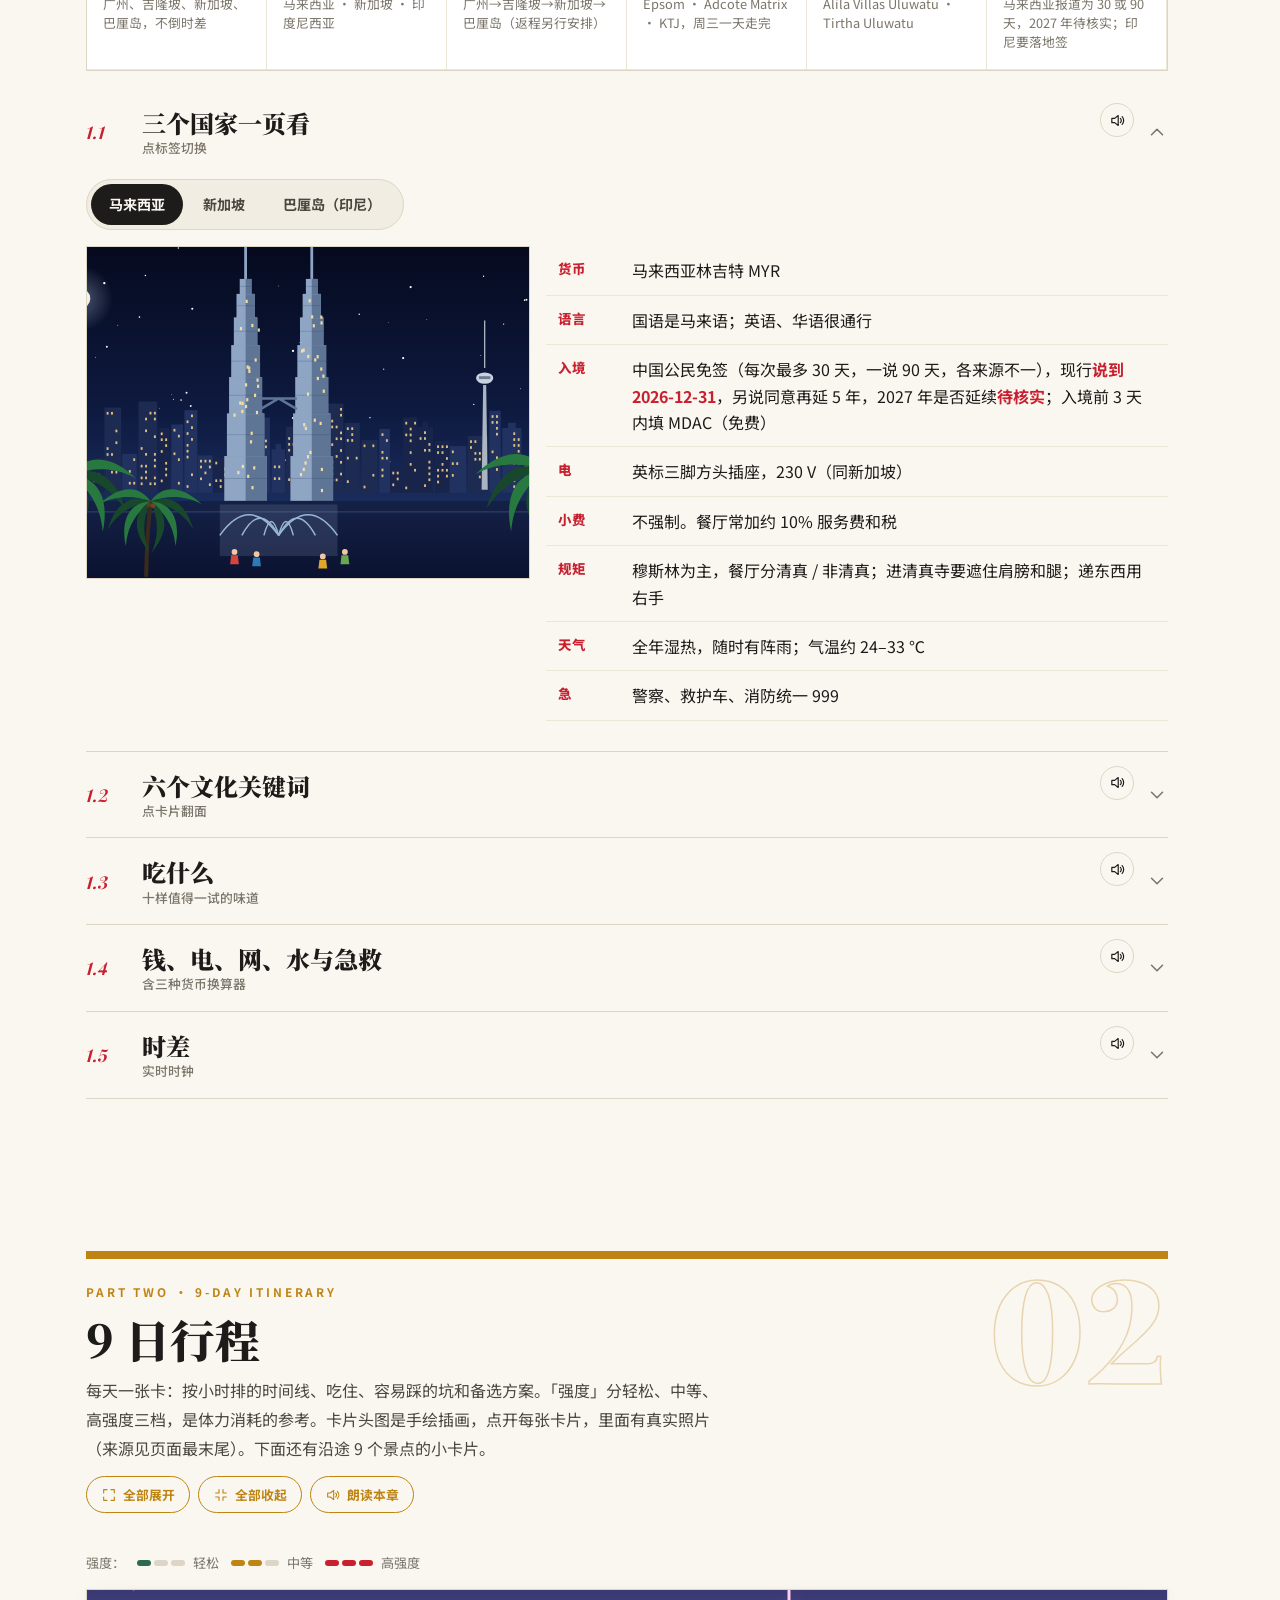
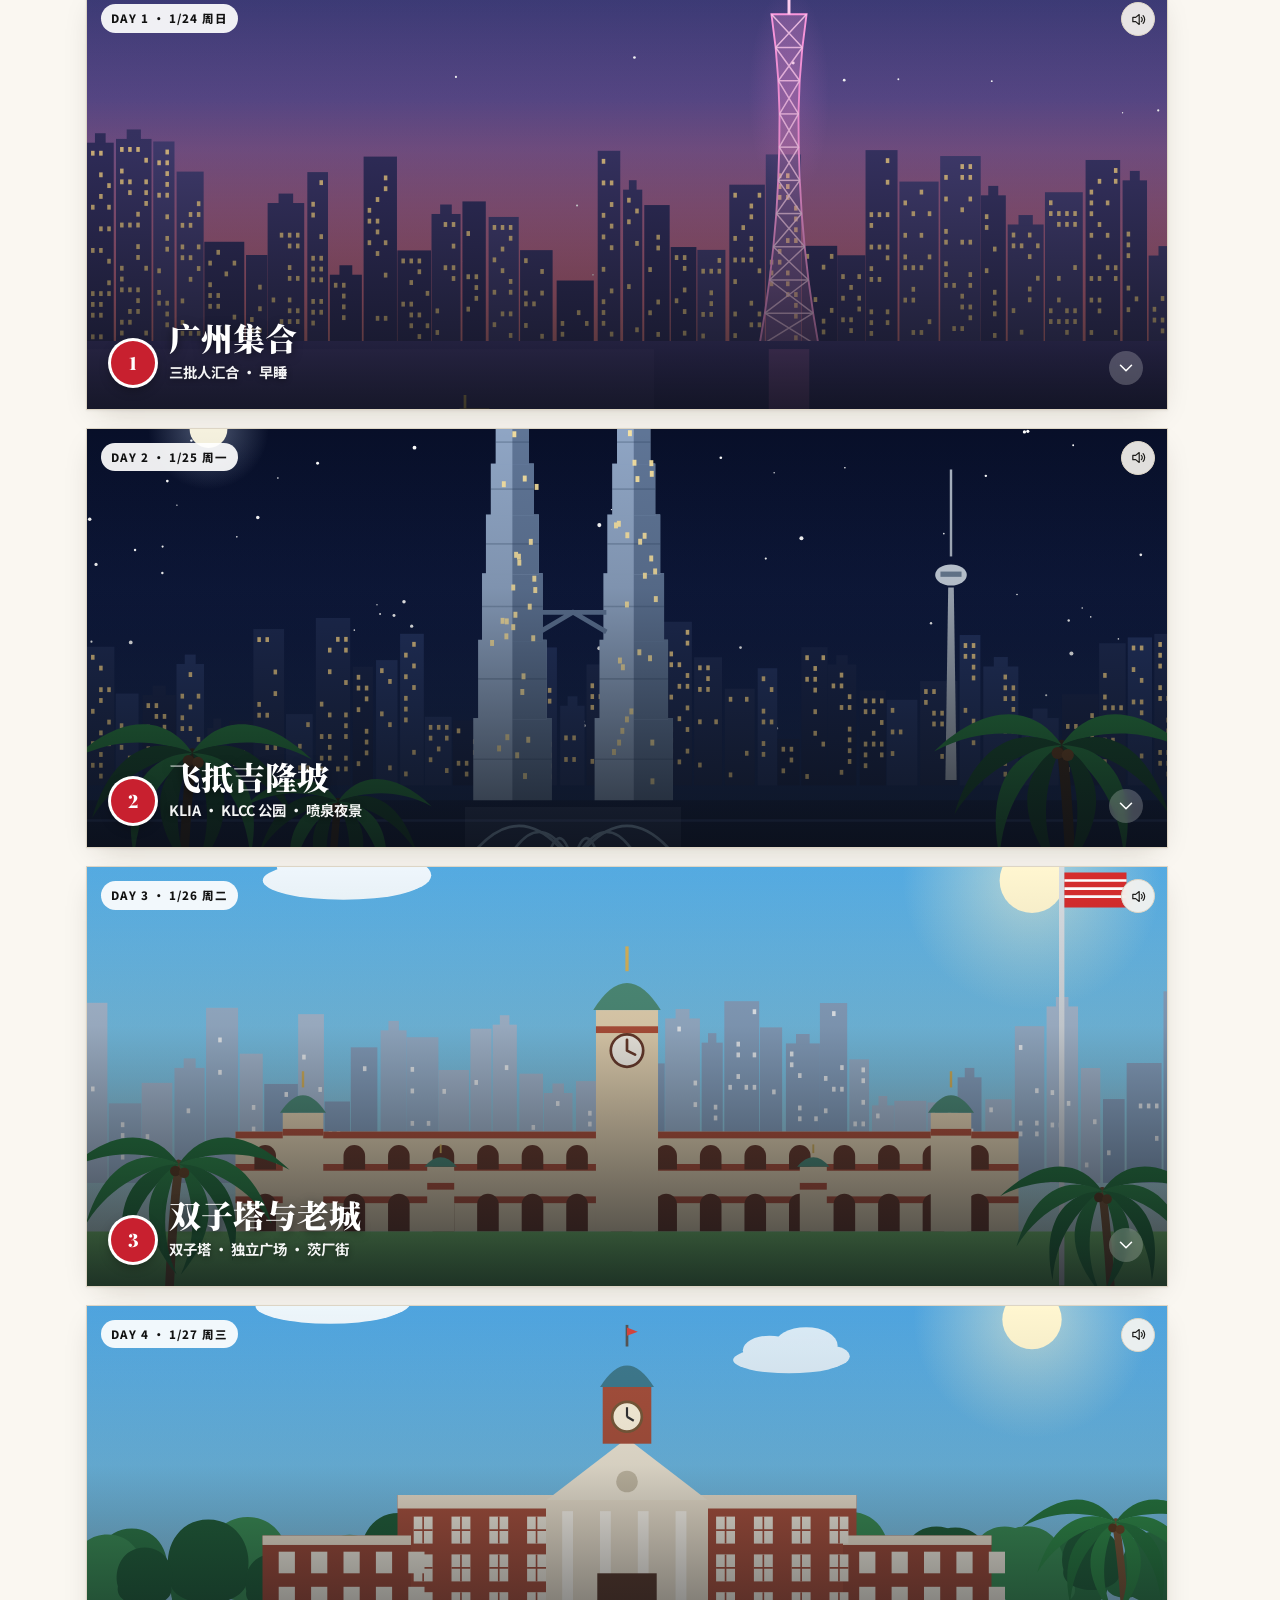
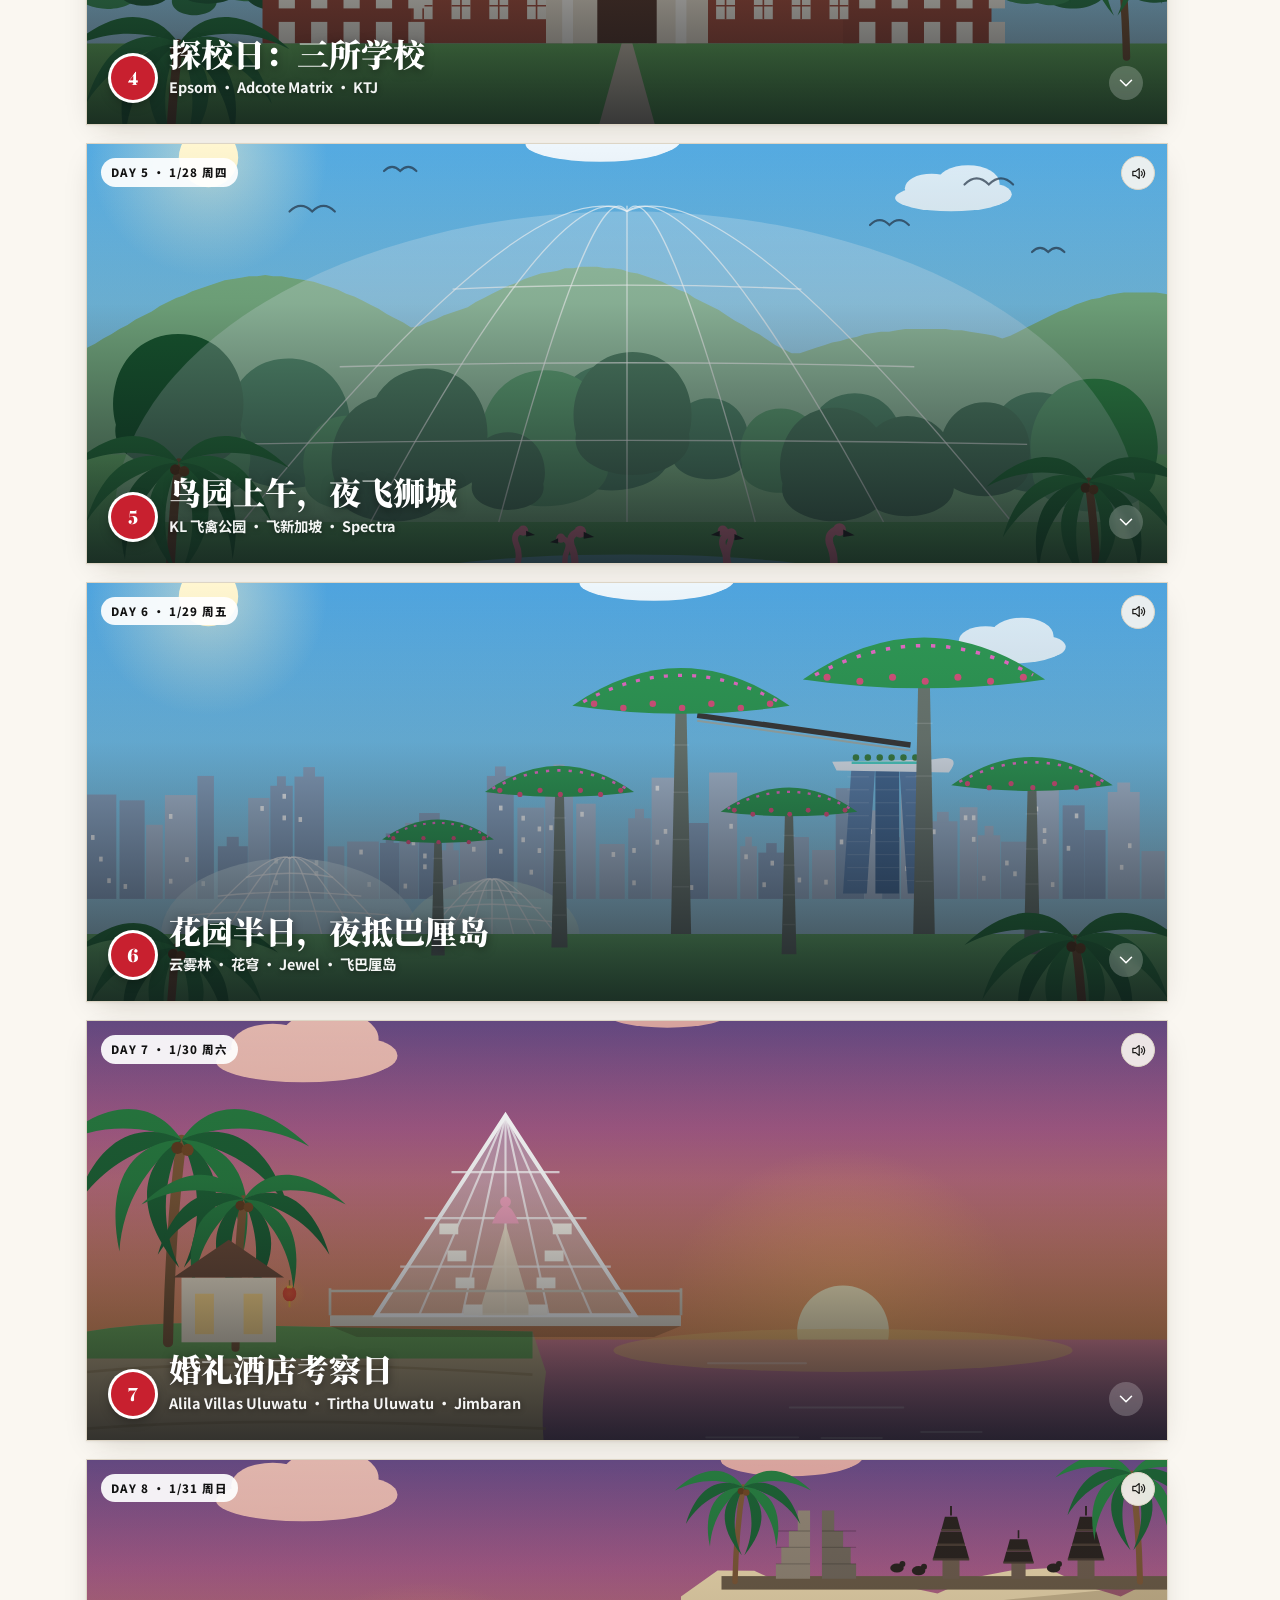
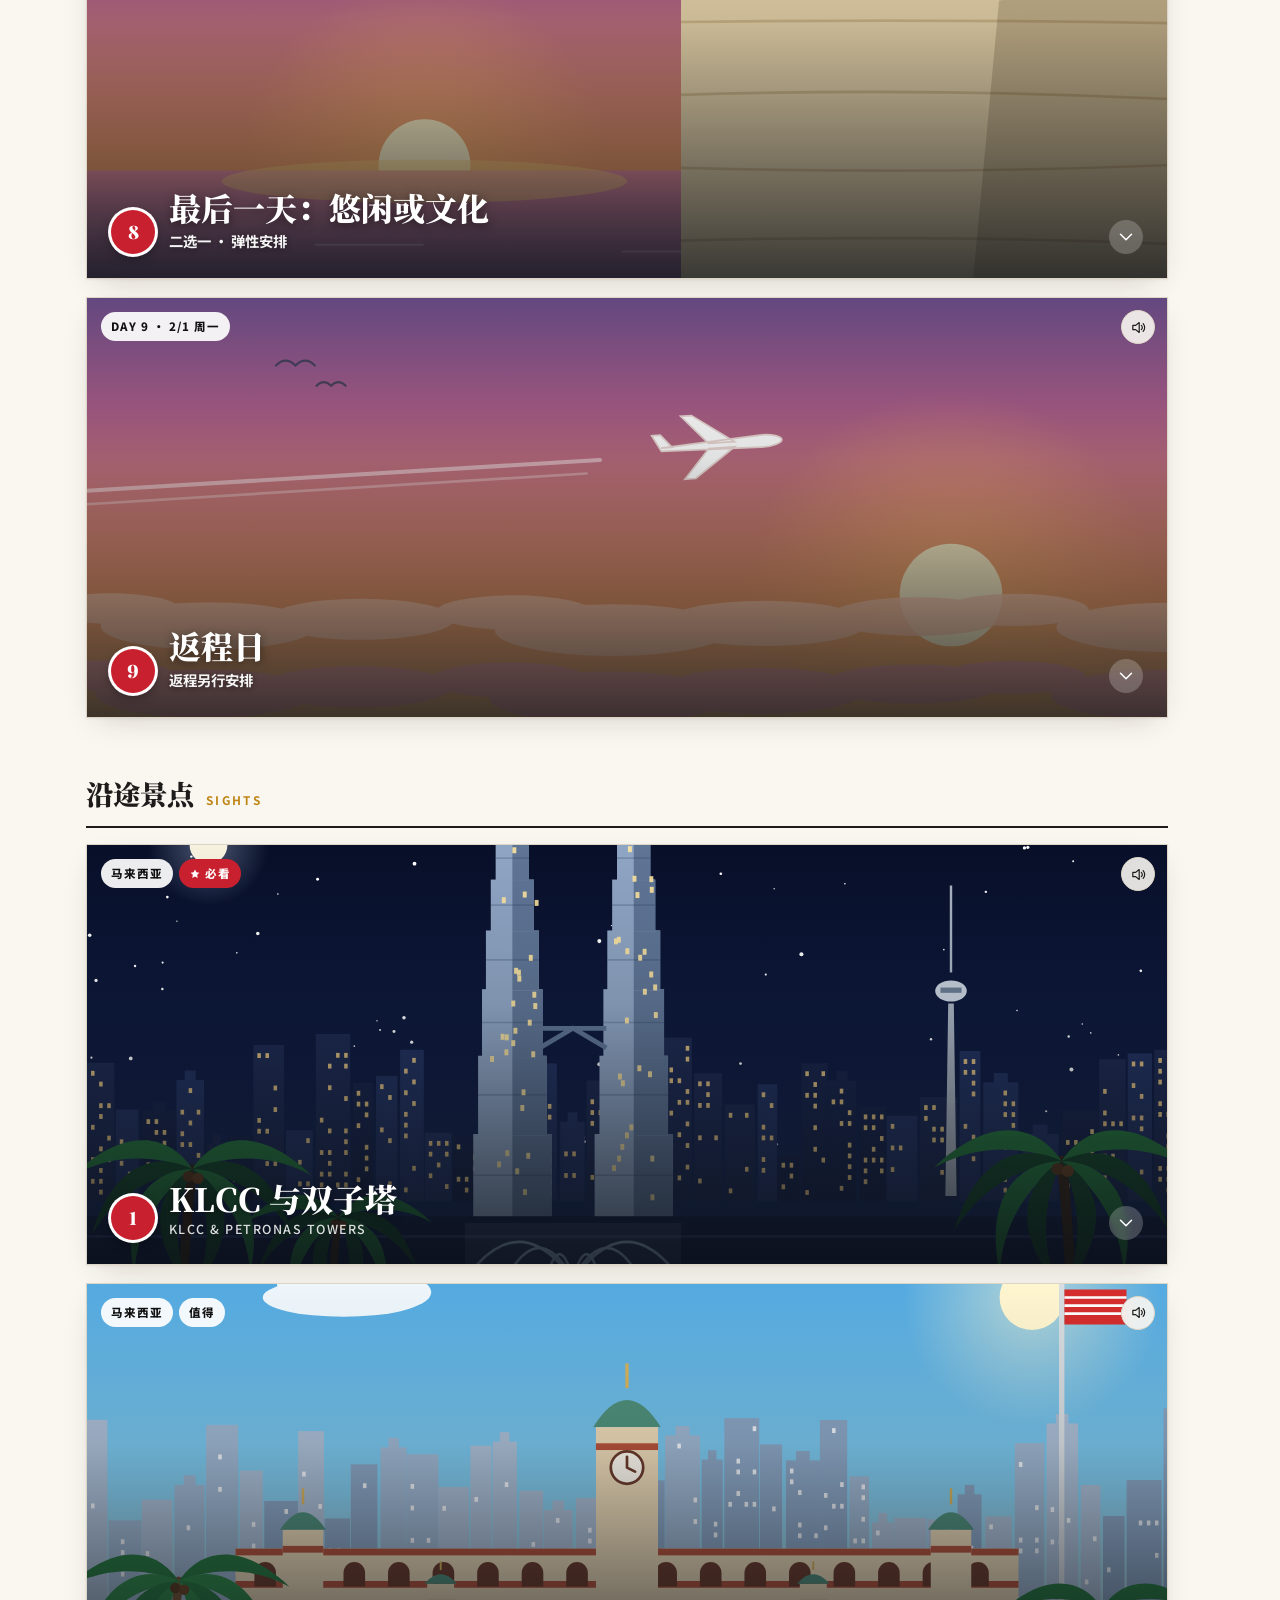
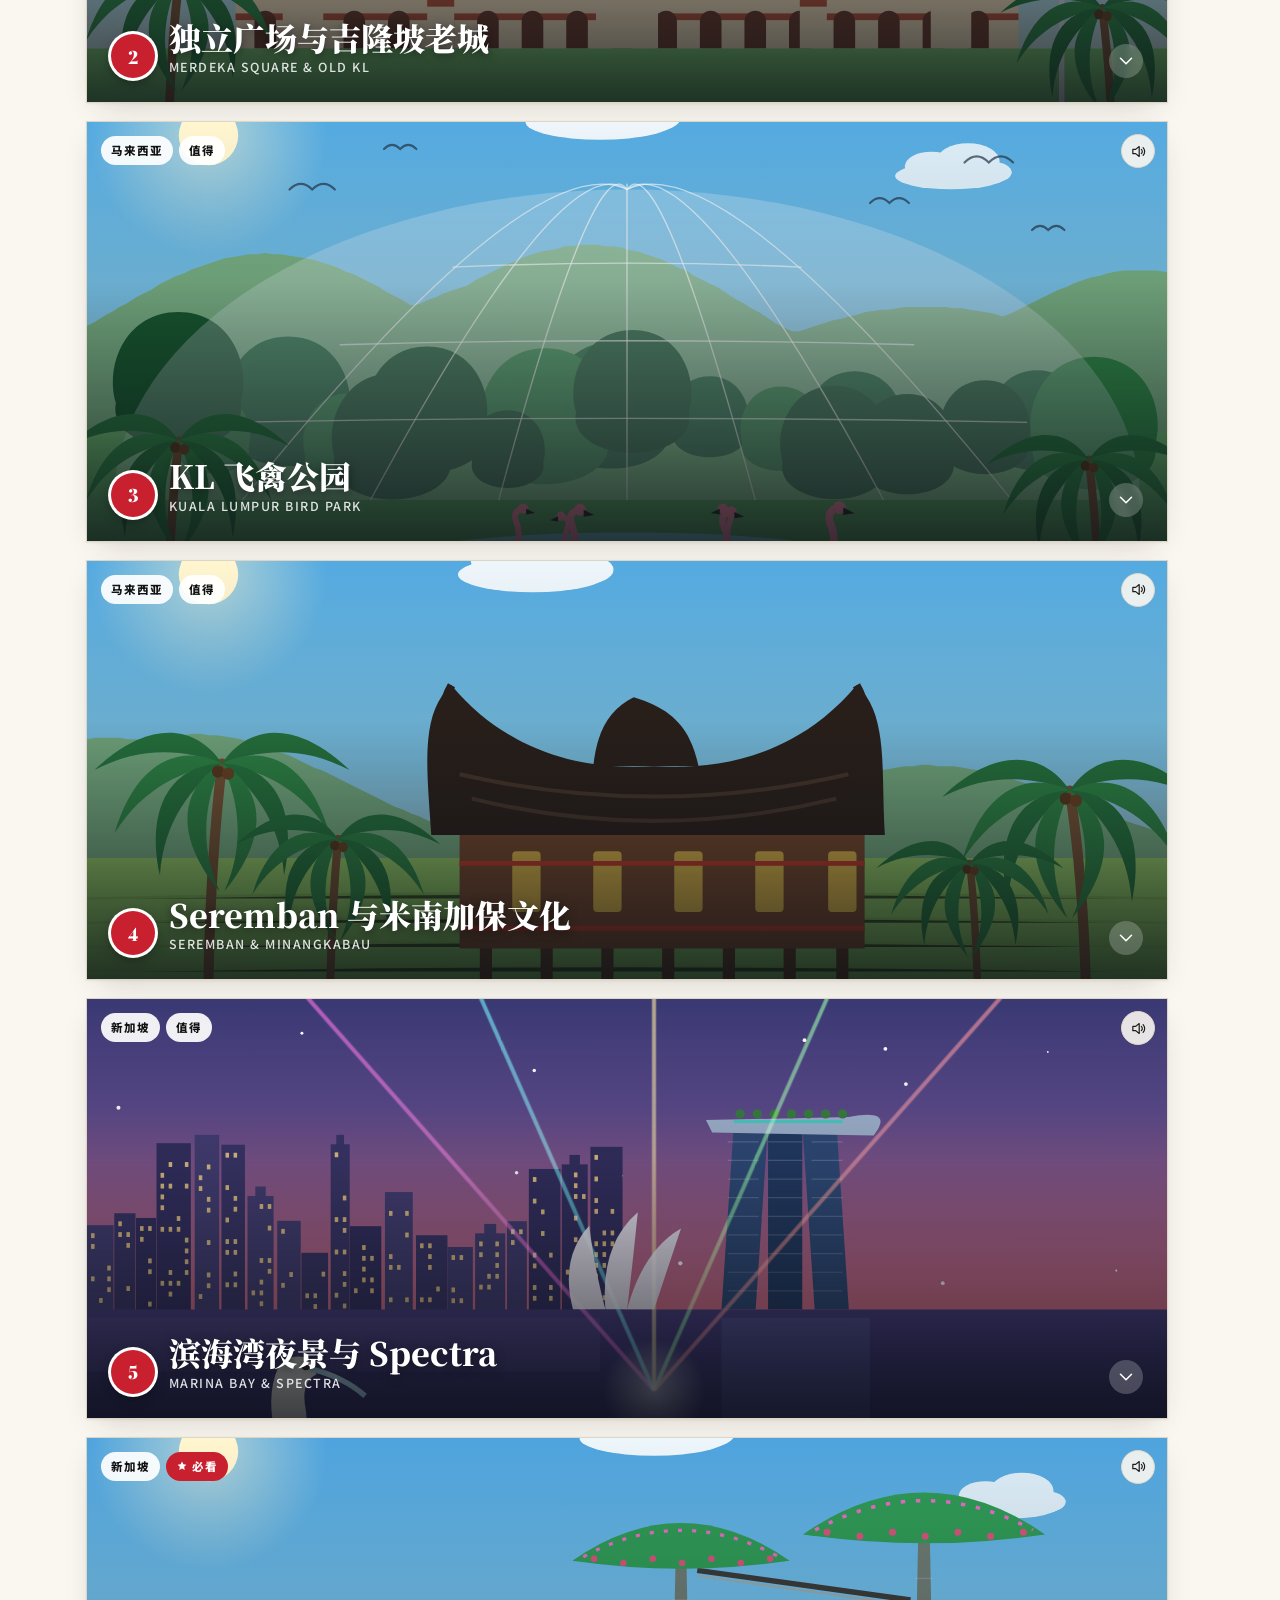
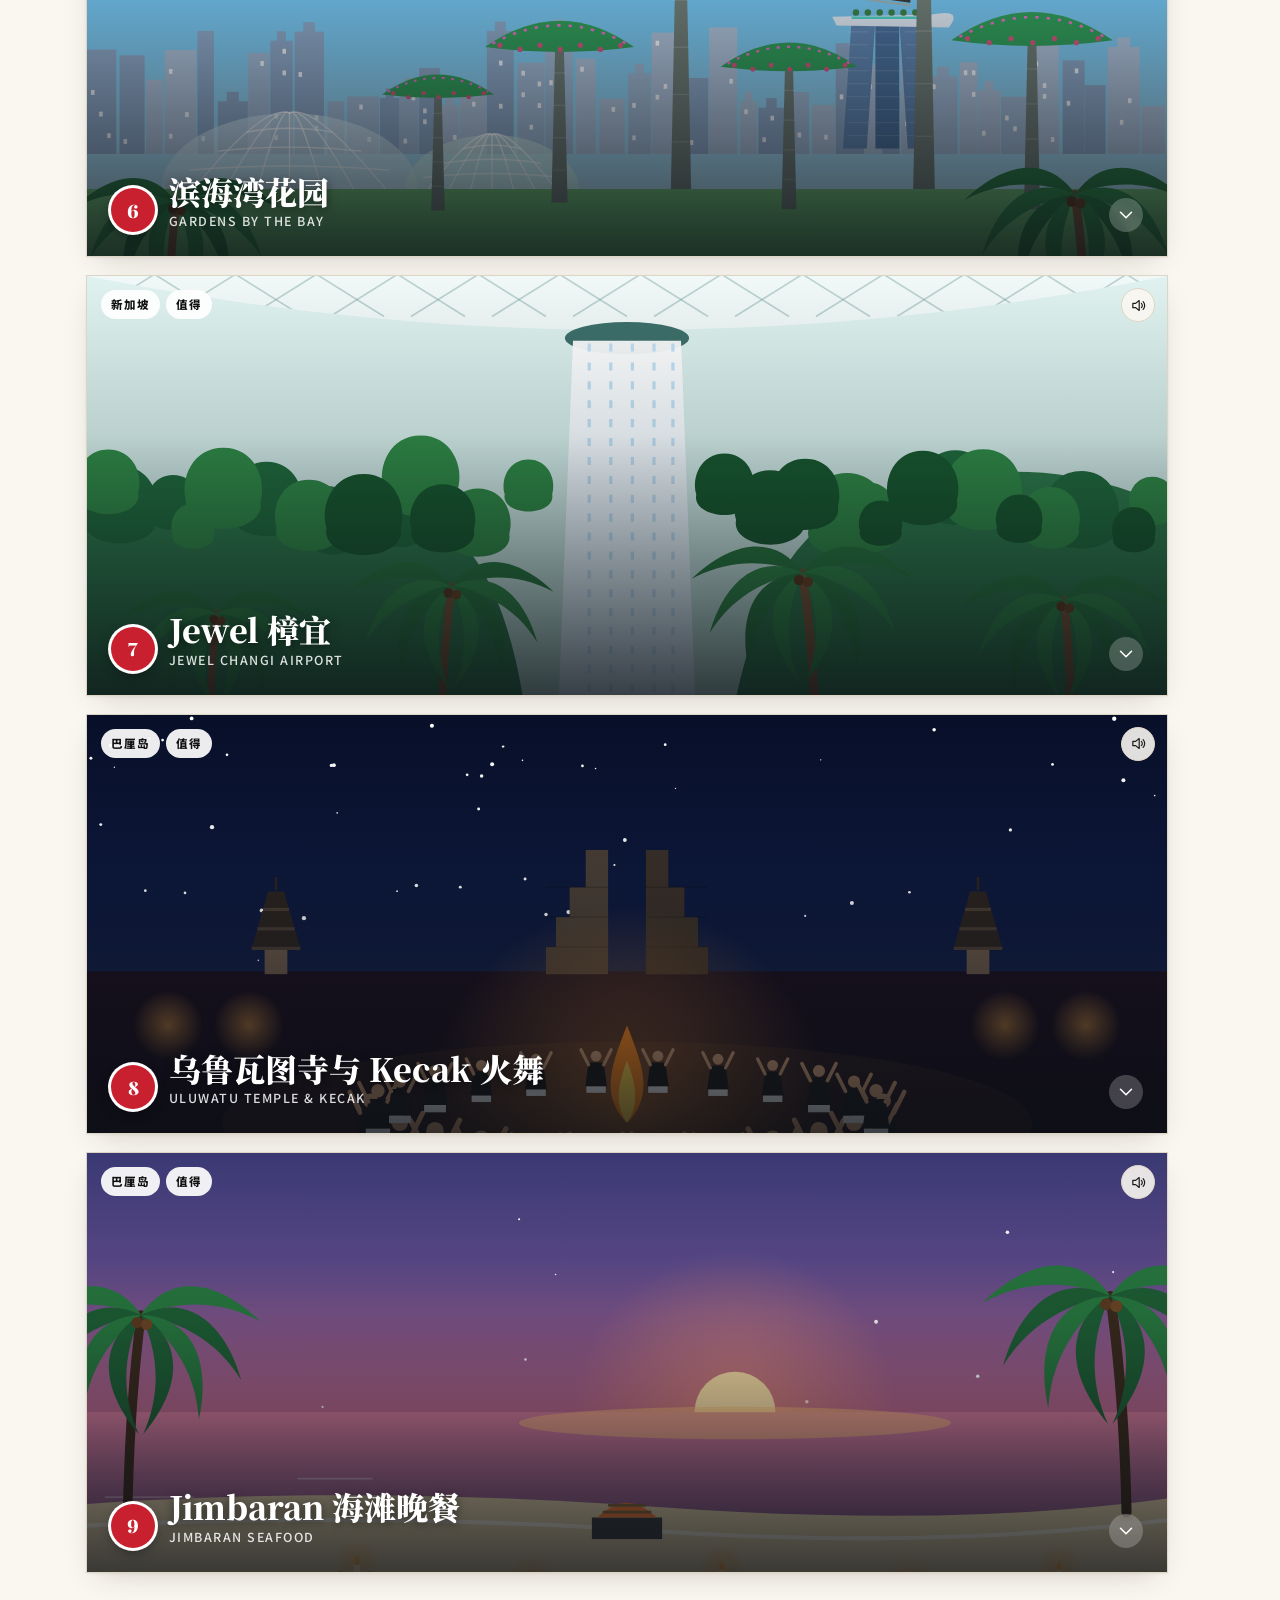
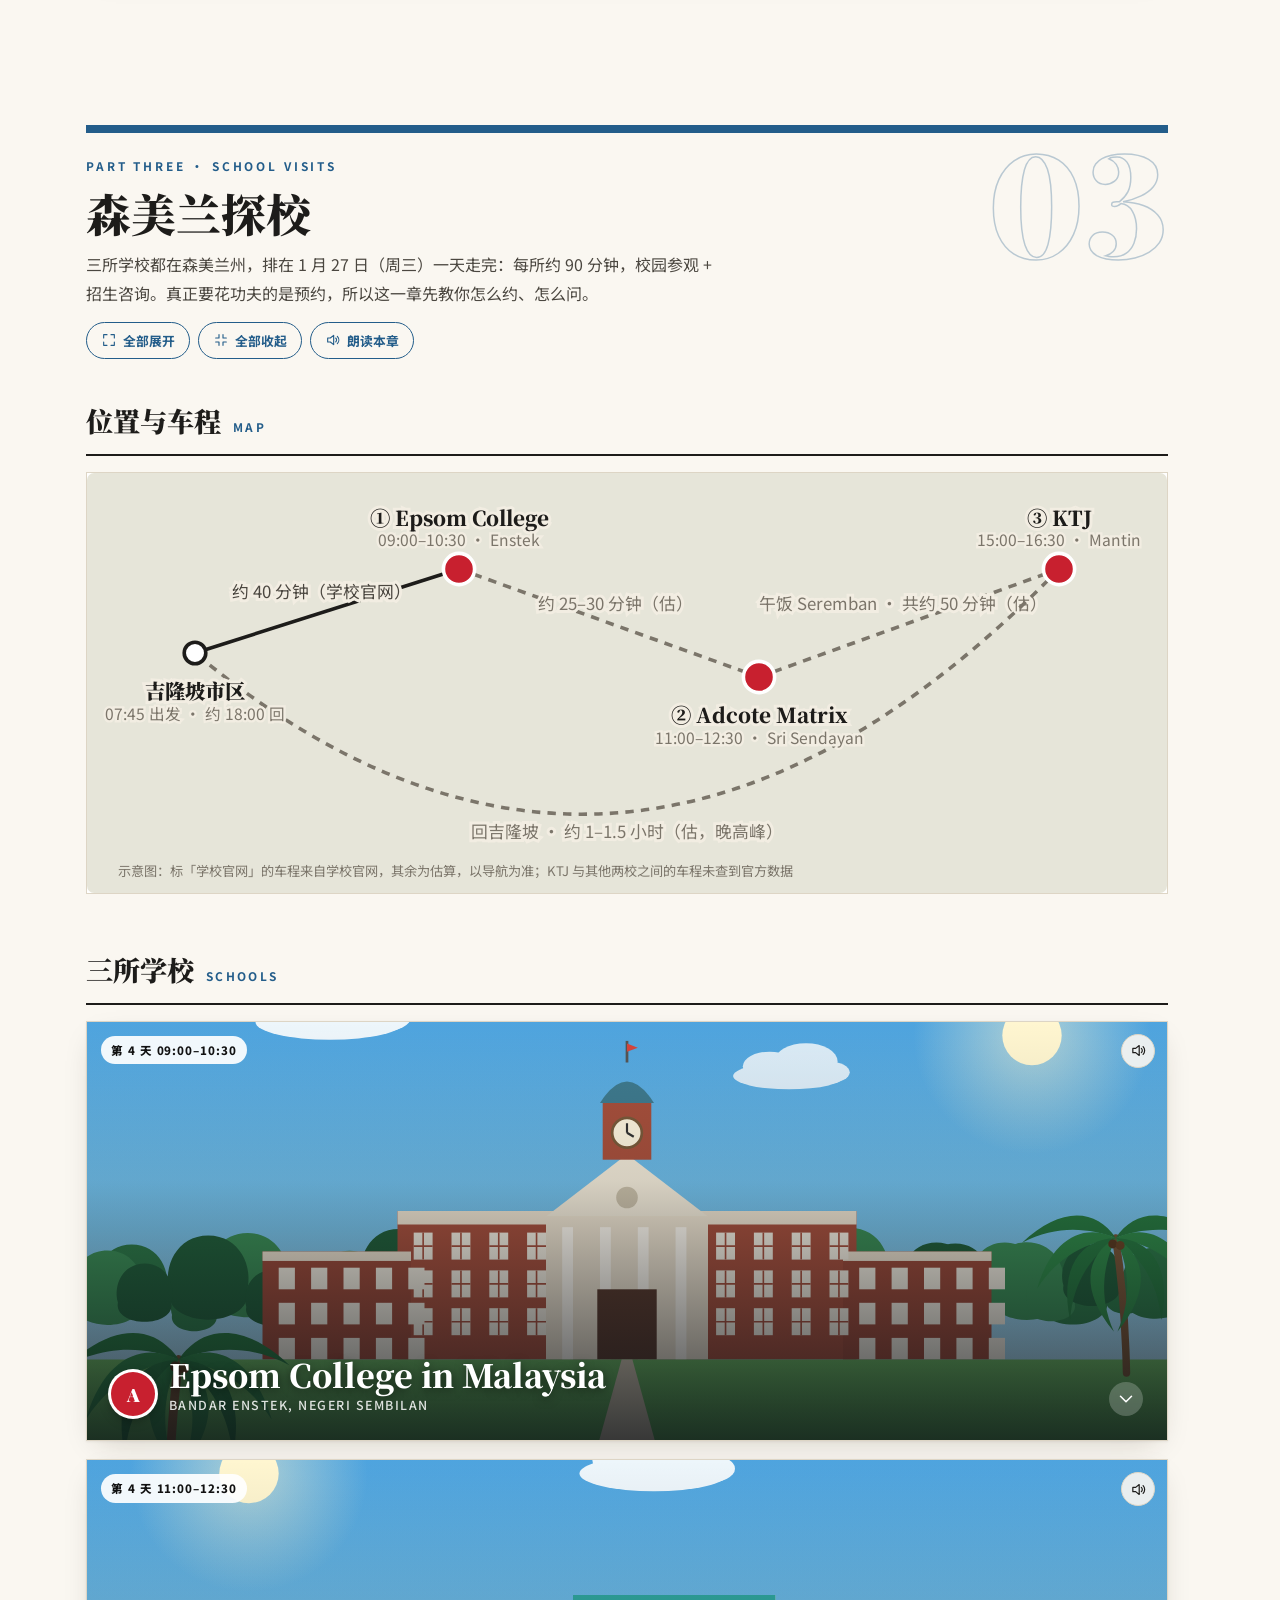
==== commit 51b09b97: "Rename pages: sea guide becomes index.html, Vancouver guide becomes vancouver-alberta.html" ====
--- a/index.html
+++ b/index.html
@@ -3,625 +3,30 @@
 <head>
 <meta charset="utf-8">
 <meta name="viewport" content="width=device-width,initial-scale=1,viewport-fit=cover">
+<meta name="format-detection" content="telephone=no">
 <meta name="theme-color" content="#faf7f1">
-<title>海与山之间 · 温哥华 × 阿尔伯塔 7 日游</title>
-<meta name="description" content="温哥华与阿尔伯塔 7 日游随身指南:国家与文化、7 日行程、18 个景点、出发前清单。可折叠、可调字号、可朗读。2026-10-09 更新。">
-<link rel="icon" href="data:image/svg+xml,%3Csvg xmlns='http://www.w3.org/2000/svg' viewBox='0 0 24 24'%3E%3Cpath fill='%23c8202f' d='M12 1l2.2 4.4 2.3-1.2-.7 5 2.8-1.3-.9 3.2 3.3.3-3.2 3.5 1.2 1.3-5.2 1.4.5 4.6-1.1-.4V23h-1V19.6l-1.1.4.5-4.6-5.2-1.4 1.2-1.3L3.3 9.2l3.3-.3-.9-3.2 2.8 1.3-.7-5 2.3 1.2z'/%3E%3C/svg%3E">
+<title>南行九日 · 吉隆坡 新加坡 巴厘岛 9 日行程</title>
+<meta name="description" content="吉隆坡、新加坡、巴厘岛 9 日行程:含森美兰学校探校与巴厘岛婚礼酒店考察。2026 年 10 月 19 日整理。">
+<meta name="robots" content="noindex, nofollow">
+<link rel="icon" href="data:image/svg+xml,%3Csvg xmlns='http://www.w3.org/2000/svg' viewBox='0 0 24 24'%3E%3Ccircle cx='12' cy='12' r='10' fill='%23c8202f'/%3E%3Cpath fill='%23fff' d='M12 5l2 5 5 .5-3.8 3.4 1.2 5L12 16.3 7.6 18.9l1.2-5L5 10.5 10 10z'/%3E%3C/svg%3E">
 <link rel="preconnect" href="https://fonts.googleapis.com"><link rel="preconnect" href="https://fonts.gstatic.com" crossorigin>
 <link rel="stylesheet" href="https://fonts.googleapis.com/css2?family=Noto+Sans+SC:wght@400;500;700;900&family=Noto+Serif+SC:wght@600;900&family=Playfair+Display:ital,wght@0,700;0,900;1,700&display=swap" media="print" onload="this.media='all'">
-<style>/* ============ tokens ============ */
-:root {
-  --fs: 1;
-  --paper: #faf7f1;
-  --paper-2: #f2ede2;
-  --card: #ffffff;
-  --ink: #1d1c1a;
-  --ink-2: #4b4740;
-  --ink-3: #7b756a;
-  --rule: #ddd5c5;
-  --rule-2: #ece6d9;
-  --red: #c8202f;
-  --gold: #bf8514;
-  --teal: #0e8587;
-  --forest: #2b6a4e;
-  --blue: #235d8a;
-  --c: var(--ink);
-  --c-soft: color-mix(in srgb, var(--c) 9%, var(--paper));
-  --shadow: 0 1px 2px rgba(40, 30, 10, .06), 0 10px 30px -12px rgba(40, 30, 10, .22);
-  --serif: "Noto Serif SC", "Source Han Serif SC", "Source Han Serif CN", "Songti SC", "STSong", "Noto Serif CJK SC", "Microsoft YaHei", "PingFang SC", serif;
-  --sans: "Noto Sans SC", "PingFang SC", "Hiragino Sans GB", "Microsoft YaHei", "Noto Sans CJK SC", "WenQuanYi Zen Hei", system-ui, sans-serif;
-  --disp: "Playfair Display", "Noto Serif SC", "Songti SC", "Times New Roman", serif;
-  --maxw: 1180px;
-  --gut: clamp(16px, 4vw, 36px);
-  --bar: 56px;
-  color-scheme: light;
+<style>:root{--fs: 1;--paper: #faf7f1;--paper-2: #f2ede2;--card: #ffffff;--ink: #1d1c1a;--ink-2: #4b4740;--ink-3: #7b756a;--rule: #ddd5c5;--rule-2: #ece6d9;--red: #c8202f;--gold: #bf8514;--teal: #0e8587;--forest: #2b6a4e;--blue: #235d8a;--c: var(--ink);--c-soft: color-mix(in srgb, var(--c) 9%, var(--paper));--shadow: 0 1px 2px rgba(40, 30, 10, .06), 0 10px 30px -12px rgba(40, 30, 10, .22);--serif: "Noto Serif SC", "Source Han Serif SC", "Source Han Serif CN", "Songti SC", "STSong", "Noto Serif CJK SC", "Microsoft YaHei", "PingFang SC", serif;--sans: "Noto Sans SC", "PingFang SC", "Hiragino Sans GB", "Microsoft YaHei", "Noto Sans CJK SC", "WenQuanYi Zen Hei", system-ui, sans-serif;--disp: "Playfair Display", "Noto Serif SC", "Songti SC", "Times New Roman", serif;--maxw: 1180px;--gut: clamp(16px, 4vw, 36px);--bar: 56px;color-scheme: light}:root[data-theme="dark"]{--paper: #14171a;--paper-2: #1b1f23;--card: #1f2428;--ink: #ece8df;--ink-2: #bdb8ad;--ink-3: #8c877c;--rule: #343a40;--rule-2: #2a3036;--red: #ef5b66;--gold: #e0a93a;--teal: #3cc0c2;--forest: #5bbf94;--blue: #6aa8d8;--shadow: 0 1px 2px rgba(0, 0, 0, .4), 0 12px 32px -12px rgba(0, 0, 0, .7);color-scheme: dark}.ch-culture{--c: var(--red)}.ch-route{--c: var(--gold)}.ch-sights{--c: var(--teal)}.ch-plan{--c: var(--forest)}*, *::before, *::after{box-sizing: border-box}html{font-size: calc(100% * var(--fs));scroll-behavior: smooth;scroll-padding-top: calc(var(--bar) + 12px);-webkit-text-size-adjust: 100%}body{margin: 0;background: var(--paper);color: var(--ink);font-family: var(--sans);font-size: 1rem;line-height: 1.8;-webkit-font-smoothing: antialiased;text-rendering: optimizeLegibility;font-variant-numeric: lining-nums;overflow-x: hidden}img, svg{max-width: 100%}h1, h2, h3, h4, p, ul, ol, dl, dd, figure{margin: 0;padding: 0}ul, ol{list-style: none}button{font: inherit;color: inherit;background: none;border: 0;cursor: pointer;padding: 0;text-align: inherit}a{color: inherit}b, strong{font-weight: 700}:focus-visible{outline: 2px solid var(--c, var(--blue));outline-offset: 2px;border-radius: 4px}.wrap{max-width: var(--maxw);margin-left:auto;margin-right:auto;margin-inline: auto;padding-left:var(--gut);padding-right:var(--gut);padding-inline: var(--gut)}.skip{position: absolute;left: -999px;top: 8px;z-index: 100;background: var(--ink);color: var(--paper);padding: 8px 14px;border-radius: 8px}.skip:focus{left: 8px}.ic{flex: none;vertical-align: -.2em}.sr{position: absolute;width: 1px;height: 1px;overflow: hidden;clip: rect(0 0 0 0);white-space: nowrap}[hidden]{display: none !important}.reading{background: color-mix(in srgb, var(--c, var(--gold)) 22%, transparent) !important;box-shadow: -6px 0 0 color-mix(in srgb, var(--c, var(--gold)) 22%, transparent), 6px 0 0 color-mix(in srgb, var(--c, var(--gold)) 22%, transparent);border-radius: 3px;transition: background .2s}.topbar{position: fixed;top:0;right:0;bottom:auto;left:0;height: var(--bar);z-index: 50;display: flex;align-items: center;gap: 14px;padding: 0 max(var(--gut), env(safe-area-inset-left));background: color-mix(in srgb, var(--paper) 88%, transparent);-webkit-backdrop-filter: saturate(1.4) blur(14px);backdrop-filter: saturate(1.4) blur(14px);border-bottom: 1px solid var(--rule-2);transition: transform .3s}.brand{display: flex;align-items: center;gap: 8px;text-decoration: none;font-family: var(--serif);font-weight: 900;font-size: 1.05rem;white-space: nowrap}.brand .mk{width: 22px;height: 22px;color: var(--red)}.brand small{font-family: var(--sans);font-weight: 500;font-size: .72rem;color: var(--ink-3);letter-spacing: .04em;padding: 2px 7px;border: 1px solid var(--rule);border-radius: 99px}.tnav{display: none;margin-left: 18px;gap: 4px}.tnav a{text-decoration: none;font-size: .86rem;padding: 6px 12px;border-radius: 99px;color: var(--ink-2);font-weight: 500}.tnav a:hover{background: var(--paper-2)}.tnav a.on{background: var(--ink);color: var(--paper)}.tools{margin-left: auto;display: flex;gap: 4px}.tbtn{display: grid;place-items: center;min-width: 40px;height: 40px;border-radius: 12px;font-weight: 700;font-size: .95rem;color: var(--ink-2);position: relative}.tbtn:hover{background: var(--paper-2);color: var(--ink)}.tbtn[aria-pressed="true"], .tbtn[aria-expanded="true"]{background: var(--ink);color: var(--paper)}.tbtn .ic{width: 20px;height: 20px}.tbtn .sm{font-size: .72em;font-weight: 700}.progress{position: absolute;left: 0;right: 0;bottom: -1px;height: 3px;pointer-events: none}.progress i{display: block;height: 100%;width: 0;background: linear-gradient(90deg, var(--red), var(--gold), var(--teal), var(--forest))}.pop{position: fixed;top: calc(var(--bar) + 6px);right: max(var(--gut), 10px);width: min(340px, calc(100vw - 20px));background: var(--card);border: 1px solid var(--rule);border-radius: 16px;box-shadow: var(--shadow);padding: 16px;z-index: 60}.pop-t{display: flex;justify-content: space-between;font-size: .8rem;font-weight: 700;color: var(--ink-3);letter-spacing: .06em;margin-bottom: 8px}.pop-t output{color: var(--ink);font-variant-numeric: tabular-nums}.fs-row{display: grid;grid-template-columns: 40px 1fr 40px;align-items: center;gap: 10px}.fs-row button, .fs-presets button{height: 40px;border: 1px solid var(--rule);border-radius: 10px;font-weight: 700;background: var(--paper)}.fs-row button:hover, .fs-presets button:hover{border-color: var(--ink)}.fs-presets{display: grid;grid-template-columns: repeat(4, 1fr);gap: 8px;margin: 10px 0 16px}.fs-presets button.on{background: var(--ink);color: var(--paper);border-color: var(--ink)}input[type="range"]{width: 100%;accent-color: var(--red);height: 28px}.sidetabs{display: none;position: fixed;right: 0;top: 50%;transform: translateY(-50%);z-index: 40;flex-direction: column;gap: 6px}.stab{writing-mode: vertical-rl;text-orientation: upright;letter-spacing: .25em;padding: 14px 8px 14px 10px;font-size: .78rem;font-weight: 700;text-decoration: none;background: var(--card);color: var(--ink-2);border: 1px solid var(--rule);border-right: 0;border-radius: 10px 0 0 10px;box-shadow: var(--shadow);transition: padding .2s, background .2s, color .2s;border-left: 4px solid var(--tc)}.stab:hover, .stab.on{padding-right: 16px;background: var(--tc);color: #fff}.botnav{position: fixed;left: 0;right: 0;bottom: 0;z-index: 45;display: grid;grid-template-columns: repeat(var(--navn, 5), 1fr);background: color-mix(in srgb, var(--paper) 92%, transparent);-webkit-backdrop-filter: blur(14px);backdrop-filter: blur(14px);border-top: 1px solid var(--rule);padding-bottom: env(safe-area-inset-bottom)}.botnav a{display: grid;justify-items: center;gap: 1px;padding: 8px 0 6px;text-decoration: none;font-size: .68rem;font-weight: 600;color: var(--ink-3);border-top: 3px solid transparent;margin-top: -1px;line-height: 1.3}.botnav a.on{color: var(--tc);border-top-color: var(--tc)}.botnav .ic{width: 20px;height: 20px}body{padding-bottom: calc(58px + env(safe-area-inset-bottom))}@media (min-width: 900px){.botnav{display: none}.sidetabs{display: flex}.tnav{display: flex}body{padding-bottom: 0}}.player{position: fixed;z-index: 55;left: 50%;transform: translateX(-50%);bottom: calc(66px + env(safe-area-inset-bottom));width: min(680px, calc(100vw - 20px));background: var(--ink);color: var(--paper);border-radius: 18px;padding: 10px 12px;box-shadow: 0 16px 40px -10px rgba(0, 0, 0, .5);display: grid;grid-template-columns: auto 1fr auto;align-items: center;gap: 12px}@media (min-width: 900px){.player{bottom: 22px}}.pl-btns{display: flex;gap: 2px}.pl-btns button{width: 40px;height: 40px;border-radius: 50%;display: grid;place-items: center}.pl-btns button:hover{background: rgba(255, 255, 255, .14)}.pl-btns button.main{background: var(--paper);color: var(--ink)}.pl-btns .ic{width: 20px;height: 20px;fill: currentColor}.pl-txt{min-width: 0;font-size: .82rem;line-height: 1.4}.pl-txt b{display: block;font-size: .7rem;letter-spacing: .12em;opacity: .65;font-weight: 600}.pl-txt span{display: block;white-space: nowrap;overflow: hidden;text-overflow: ellipsis}.pl-r{display: flex;gap: 6px;align-items: center}.pl-r select{background: rgba(255, 255, 255, .12);color: inherit;border: 0;border-radius: 8px;height: 32px;padding: 0 6px;font: inherit;font-size: .78rem;max-width: 110px}.pl-r select option{color: #111}.pl-r button.x{width: 32px;height: 32px;border-radius: 50%;display: grid;place-items: center}.pl-r button.x:hover{background: rgba(255, 255, 255, .14)}.hero{position: relative;padding-top: var(--bar);background: var(--paper)}.hero-art{position: relative;height: clamp(300px, 56vh, 640px);overflow: hidden;background: #8fc3e6}.hero-art svg.art{position: absolute;top:0;right:0;bottom:0;left:0;width: 100%;height: 100%}.hero-art::after{content: "";position: absolute;top:auto;right:0;bottom:0;left:0;height: 40%;background: linear-gradient(to top, color-mix(in srgb, var(--paper) 35%, transparent), transparent);pointer-events: none}.hero-card{position: relative;margin-top: clamp(-120px, -12vw, -64px);z-index: 2}.cover{background: var(--card);border: 1px solid var(--rule);border-left: 10px solid var(--red);box-shadow: var(--shadow);padding: clamp(22px, 4vw, 44px);display: grid;gap: 14px;max-width: 820px}.kick{font-size: .74rem;letter-spacing: .26em;font-weight: 700;color: var(--red);text-transform: uppercase}.cover h1{font-family: var(--serif);font-weight: 900;font-size: clamp(2.6rem, 9vw, 5.2rem);line-height: 1.05;letter-spacing: .02em}.cover h1 span{display: inline-block}.cover h1 .b{color: var(--red)}.cover .sub{font-family: var(--serif);font-size: clamp(1.05rem, 2.4vw, 1.5rem);color: var(--ink-2);font-weight: 500}.cover .lead{color: var(--ink-2);max-width: 36em}.chips{display: flex;flex-wrap: wrap;gap: 8px}.chips li{font-size: .8rem;font-weight: 600;padding: 4px 12px;border: 1px solid var(--ink);border-radius: 99px}.cta{display: flex;flex-wrap: wrap;gap: 10px;margin-top: 4px}.btn{display: inline-flex;align-items: center;gap: 8px;text-decoration: none;font-weight: 700;font-size: .92rem;padding: 12px 20px;border: 2px solid var(--ink);border-radius: 99px;transition: transform .2s, background .2s, color .2s}.btn:hover{transform: translateY(-2px)}.btn.pri{background: var(--ink);color: var(--paper)}.btn.pri:hover{background: var(--red);border-color: var(--red)}.fx{position: absolute;top:0;right:0;bottom:0;left:0;pointer-events: none;overflow: hidden;z-index: 1}.fx i{position: absolute;top: -10%;left: var(--x);width: var(--s);height: calc(var(--s) * .6);border-radius: 80% 0 80% 0;background: var(--fc, #e8a925);opacity: .0;animation: fall var(--d) linear var(--dl) infinite}.fx.snow i{border-radius: 50%;height: var(--s);background: #fff}@keyframes fall { 0% { transform: translate3d(0, 0, 0) rotate(0); opacity: 0; } 10% { opacity: .85; } 100% { transform: translate3d(var(--dx), 115vh, 0) rotate(520deg); opacity: .0; } }section.block{padding-top:clamp(36px, 7vw, 76px);padding-bottom:clamp(36px, 7vw, 76px);padding-block: clamp(36px, 7vw, 76px)}.eyebrow{font-size: .74rem;letter-spacing: .24em;font-weight: 700;color: var(--c);text-transform: uppercase}.h2{font-family: var(--serif);font-weight: 900;font-size: clamp(1.7rem, 4.6vw, 2.8rem);line-height: 1.2}.ch-head{position: relative;border-top: 8px solid var(--c);padding-top: 22px;margin-bottom: clamp(22px, 4vw, 38px);display: grid;gap: 10px}.ch-num{position: absolute;right: 0;top: 4px;font-family: var(--disp);font-weight: 900;font-size: clamp(4.5rem, 14vw, 9rem);line-height: .85;color: transparent;-webkit-text-stroke: 1.5px color-mix(in srgb, var(--c) 55%, transparent);opacity: .55;pointer-events: none;user-select: none}.ch-head .h2{max-width: 12em;position: relative}.ch-intro{max-width: 40em;color: var(--ink-2);position: relative}.ch-tools{display: flex;flex-wrap: wrap;gap: 8px;margin-top: 4px;position: relative}.pill{display: inline-flex;align-items: center;gap: 6px;font-size: .8rem;font-weight: 700;padding: 6px 14px;border: 1.5px solid var(--c);color: var(--c);border-radius: 99px;background: transparent;transition: background .2s, color .2s}.pill:hover, .pill[aria-pressed="true"]{background: var(--c);color: #fff}.pill .ic{width: 16px;height: 16px}.sub-h{font-family: var(--serif);font-weight: 900;font-size: clamp(1.3rem, 3vw, 1.7rem);display: flex;align-items: baseline;gap: 12px;margin: clamp(32px, 5vw, 52px) 0 16px;padding-bottom: 8px;border-bottom: 2px solid var(--ink)}.sub-h small{font-family: var(--sans);font-size: .74rem;letter-spacing: .2em;font-weight: 700;color: var(--c);text-transform: uppercase}.rv{opacity: 0;transform: translateY(18px);transition: opacity .7s, transform .7s}.rv.in{opacity: 1;transform: none}.glance{display: grid;gap: 14px;grid-template-columns: 1fr;margin-top: clamp(28px, 5vw, 48px)}@media (min-width: 560px){.glance{grid-template-columns: repeat(2, 1fr)}}@media (min-width: 1000px){.glance{grid-template-columns: repeat(4, 1fr)}}.gl{border: 1px solid var(--rule);background: var(--card);padding: 18px 18px 16px;border-top: 4px solid var(--g);display: grid;gap: 6px;align-content: start}.gl .ic{width: 26px;height: 26px;color: var(--g)}.gl h3{font-family: var(--serif);font-size: 1.05rem;font-weight: 900}.gl p{font-size: .92rem;color: var(--ink-2);line-height: 1.7}.status{margin-top: 18px;border: 1px solid var(--rule);background: var(--card)}.status-h.acc-h{display: flex;align-items: center;gap: 10px;width: 100%;padding: 14px 18px;font-weight: 800}.status-h .dot{display: inline-block;flex: none;width: 10px;height: 10px;border-radius: 50%;background: var(--red);animation: pulse 2s infinite}@keyframes pulse { 0% { box-shadow: 0 0 0 0 color-mix(in srgb, var(--red) 55%, transparent); } 100% { box-shadow: 0 0 0 10px transparent; } }.status-h small{color: var(--ink-3);font-weight: 500}.status-h .ic{margin-left: auto;transition: transform .3s}.status.open .status-h .ic{transform: rotate(180deg)}.st-list{display: grid;gap: 0}.st{display: grid;grid-template-columns: 28px 1fr;gap: 10px;padding: 12px 18px;border-top: 1px solid var(--rule-2)}.st .ic{width: 22px;height: 22px;margin-top: 3px}.st.warn .ic{color: var(--red)}.st.ok .ic{color: var(--forest)}.st.info .ic{color: var(--blue)}.st > div > b{display: block;line-height: 1.5}.st p{font-size: .9rem;color: var(--ink-2);line-height: 1.7}.acc{position: relative}.acc-b{display: grid;grid-template-rows: 0fr;transition: grid-template-rows .45s cubic-bezier(.2, .7, .2, 1)}.acc.open > .acc-b{grid-template-rows: 1fr}.acc-in{overflow: hidden;min-height: 0;visibility: hidden;transition: visibility 0s .45s}.acc.open > .acc-b > .acc-in{visibility: visible;transition: visibility 0s 0s}.acc-h{display: block;width: 100%}.acc .chev{transition: transform .35s}.acc.open > h3 > .acc-h .chev, .acc.open > .acc-h .chev{transform: rotate(180deg)}.sec{border-bottom: 1px solid var(--rule)}.sec > h3{font-size: inherit}.sec .sec-h{display: flex;align-items: center;gap: 14px;padding: 18px 0}.sec .no{font-family: var(--disp);font-weight: 700;font-style: italic;color: var(--c);font-size: 1.1rem;min-width: 2.4em}.sec .t{font-family: var(--serif);font-weight: 900;font-size: clamp(1.15rem, 2.8vw, 1.5rem);line-height: 1.3}.sec .t small{display: block;font-family: var(--sans);font-weight: 500;font-size: .8rem;color: var(--ink-3);margin-top: 2px;letter-spacing: 0}.sec .chev{margin-left: auto;width: 22px;height: 22px;color: var(--ink-3)}.sec-body{padding: 4px 0 30px;display: grid;gap: 20px}.sec > .spk{top: 14px;right: 34px}.spk{position: absolute;z-index: 3;width: 34px;height: 34px;border-radius: 50%;display: grid;place-items: center;background: color-mix(in srgb, var(--paper) 90%, transparent);color: var(--ink);border: 1px solid var(--rule);-webkit-backdrop-filter: blur(6px);backdrop-filter: blur(6px);transition: transform .2s, background .2s}.spk:hover{background: var(--ink);color: var(--paper);transform: scale(1.08)}.spk .ic{width: 17px;height: 17px}.card{background: var(--card);border: 1px solid var(--rule);box-shadow: var(--shadow);overflow:hidden;overflow: clip}.card + .card{margin-top: 18px}.card .acc-h{position: relative;overflow: hidden}.banner{position: relative;display: block;aspect-ratio: 16 / 6.2;overflow: hidden;background: var(--paper-2)}@media (max-width: 640px){.banner{aspect-ratio: 16 / 9}}.banner svg.art{position: absolute;top:0;right:0;bottom:0;left:0;width: 100%;height: 100%;transition: transform .8s cubic-bezier(.2, .7, .2, 1)}.card .acc-h:hover .banner svg.art{transform: scale(1.04)}.banner::after{content: "";position: absolute;top:0;right:0;bottom:0;left:0;background: linear-gradient(to top, rgba(10, 14, 20, .78), rgba(10, 14, 20, .12) 62%, transparent);pointer-events: none}.banner .photo{position: absolute;top:0;right:0;bottom:0;left:0;width: 100%;height: 100%;object-fit: cover;z-index: 1}.ov{position: absolute;top:auto;right:0;bottom:0;left:0;z-index: 2;padding: clamp(14px, 3vw, 24px);display: flex;align-items: flex-end;gap: 14px;color: #fff}.badge{flex: none;display: grid;place-items: center;width: 44px;height: 44px;border-radius: 50%;background: var(--red);color: #fff;font-family: var(--disp);font-weight: 900;font-size: 1.15rem;box-shadow: 0 0 0 3px #fff, 0 4px 12px rgba(0, 0, 0, .4)}.ov-t{min-width: 0;flex: 1}.ov-t > span{display: block}.ov-t h4, .ov-t .tt{font-family: var(--serif);font-weight: 900;font-size: clamp(1.25rem, 3.4vw, 2rem);line-height: 1.2;text-shadow: 0 2px 10px rgba(0, 0, 0, .5)}.ov-t .en{font-size: .78rem;letter-spacing: .12em;opacity: .85;text-transform: uppercase;font-weight: 500}.ov-t .ds{font-size: .9rem;opacity: .95;margin-top: 2px;text-shadow: 0 1px 6px rgba(0, 0, 0, .5)}.ov .chev{flex: none;width: 34px;height: 34px;padding: 6px;border-radius: 50%;background: rgba(255, 255, 255, .22);-webkit-backdrop-filter: blur(4px);backdrop-filter: blur(4px)}.tag{position: absolute;z-index: 2;top: 14px;left: 14px;display: flex;gap: 6px;flex-wrap: wrap}.tag span{font-size: .72rem;font-weight: 800;letter-spacing: .08em;padding: 4px 10px;border-radius: 99px;background: rgba(255, 255, 255, .92);color: #111;display: inline-flex;align-items: center;gap: 4px}.tag .must{background: var(--red);color: #fff}.tag .warn{background: #ffe08a;color: #6b4300}.tag .ic{width: 12px;height: 12px}.card .spk{top: 12px;right: 12px}.card-body{padding: clamp(18px, 3.4vw, 34px)}.boxout{position: relative;padding: 14px 16px 14px 20px;background: var(--bx-bg, var(--paper-2));border-left: 5px solid var(--bx, var(--ink));font-size: .93rem;line-height: 1.75;color: var(--ink-2)}.boxout > b:first-child, .boxout .bt{display: flex;align-items: center;gap: 6px;font-size: .78rem;letter-spacing: .1em;text-transform: uppercase;color: var(--bx, var(--ink));margin-bottom: 4px;font-weight: 800}.boxout .ic{width: 16px;height: 16px}.boxout.fun{--bx: var(--blue);--bx-bg: color-mix(in srgb, var(--blue) 9%, var(--paper))}.boxout.warn{--bx: var(--red);--bx-bg: color-mix(in srgb, var(--red) 8%, var(--paper))}.boxout.tip{--bx: var(--forest);--bx-bg: color-mix(in srgb, var(--forest) 9%, var(--paper))}.boxout.news{--bx: var(--gold);--bx-bg: color-mix(in srgb, var(--gold) 12%, var(--paper))}.boxout.alt{--bx: var(--teal);--bx-bg: color-mix(in srgb, var(--teal) 8%, var(--paper))}.lead{font-size: 1.06rem;line-height: 1.85;color: var(--ink)}.cap{font-size: .78rem;color: var(--ink-3);font-style: italic;border-left: 2px solid var(--rule);padding-left: 10px}.pts{display: grid;gap: 8px}.pts li{position: relative;padding-left: 22px;color: var(--ink-2)}.pts li::before{content: "";position: absolute;left: 2px;top: .72em;width: 9px;height: 9px;background: var(--c);transform: rotate(45deg)}.infobox{background: var(--paper-2);border-top: 4px solid var(--c);padding: 16px 18px;align-self: start}.infobox h4{font-size: .74rem;letter-spacing: .22em;text-transform: uppercase;font-weight: 800;color: var(--c);margin-bottom: 8px}.kv{display: grid;grid-template-columns: 5.5em 1fr;gap: 10px;padding: 8px 0;border-top: 1px solid var(--rule);font-size: .9rem;line-height: 1.6}.kv:first-of-type{border-top: 0}.kv dt{font-weight: 800;color: var(--ink-3);display: flex;gap: 6px;align-items: baseline}.sx{display: grid;gap: 24px}.sx-main{display: grid;gap: 16px;align-content: start}@media (min-width: 860px){.sx{grid-template-columns: minmax(0, 1.55fr) minmax(0, 1fr);gap: 36px}}.stats{display: grid;grid-template-columns: repeat(auto-fit, minmax(150px, 1fr));gap: 0;border: 1px solid var(--rule);background: var(--card)}.stat{padding: 20px 16px 18px;border-right: 1px solid var(--rule-2);border-bottom: 1px solid var(--rule-2);display: grid;gap: 2px;align-content: start}.stat .n{font-family: var(--disp);font-weight: 900;font-size: clamp(1.9rem, 5vw, 2.6rem);line-height: 1.1;color: var(--c);font-variant-numeric: tabular-nums}.stat .n small{font-family: var(--sans);font-size: .42em;font-weight: 700;margin-left: 4px;color: var(--ink-2)}.stat .l{font-weight: 800;font-size: .92rem}.stat .s{font-size: .8rem;color: var(--ink-3);line-height: 1.5}.seg{display: inline-flex;background: var(--paper-2);border-radius: 99px;padding: 4px;gap: 2px;flex-wrap: wrap;border: 1px solid var(--rule)}.seg button{padding: 8px 18px;border-radius: 99px;font-weight: 700;font-size: .88rem;color: var(--ink-2);transition: background .2s, color .2s}.seg button[aria-selected="true"]{background: var(--ink);color: var(--paper)}.cmp{width: 100%;border-collapse: collapse}.cmp th, .cmp td{text-align: left;padding: 11px 12px;border-bottom: 1px solid var(--rule-2);vertical-align: top;line-height: 1.65}.cmp th{width: 5.5em;font-size: .84rem;color: var(--c);font-weight: 800;letter-spacing: .05em;white-space: nowrap}.cmp td b{color: var(--c)}.prov{display: grid;gap: 16px}@media (min-width: 860px){.prov{grid-template-columns: 1fr 1.4fr;align-items: start}}.prov .pic{position: relative;aspect-ratio: 4 / 3;overflow: hidden;border: 1px solid var(--rule)}.prov .pic svg.art{position: absolute;top:0;right:0;bottom:0;left:0;width: 100%;height: 100%}.panel[hidden]{display: none}.flips{display: grid;gap: 14px;grid-template-columns: repeat(auto-fill, minmax(min(100%, 280px), 1fr))}.flip{perspective: 1000px;display: block;width: 100%;min-height: 260px;text-align: left}.flip-in{display: grid;width: 100%;min-height: 260px;transition: transform .7s cubic-bezier(.2, .7, .2, 1);transform-style: preserve-3d}.flip.on .flip-in{transform: rotateY(180deg)}.fc{grid-area: 1 / 1;backface-visibility: hidden;-webkit-backface-visibility: hidden;padding: 22px;display: grid;align-content: start;gap: 8px;border: 1px solid var(--rule);background: var(--card)}.fc.f{border-top: 5px solid var(--c);align-content: space-between}.fc.f .ic{width: 38px;height: 38px;color: var(--c)}.fc.f .k{font-family: var(--serif);font-weight: 900;font-size: 1.6rem;line-height: 1.2}.fc.f .s{color: var(--ink-2)}.fc.f .hint{font-size: .72rem;letter-spacing: .14em;color: var(--ink-3);font-weight: 700}.fc.b{transform: rotateY(180deg);background: var(--c);color: #fff;border-color: var(--c);gap: 10px}.fc.b .bp{display: block;font-size: .9rem;line-height: 1.7;position: relative;padding-left: 14px}.fc.b .bp::before{content: "";position: absolute;left: 0;top: .7em;width: 6px;height: 6px;background: #fff;transform: rotate(45deg)}:root[data-theme="dark"] .fc.b{color: #14171a}:root[data-theme="dark"] .fc.b .bp::before{background: #14171a}.flip-print{display: none}.foods{display: grid;gap: 12px;grid-template-columns: repeat(auto-fill, minmax(min(100%, 250px), 1fr))}.food{display: grid;grid-template-columns: 64px 1fr;gap: 14px;padding: 16px;border: 1px solid var(--rule);background: var(--card);transition: transform .25s, box-shadow .25s}.food:hover{transform: translateY(-3px);box-shadow: var(--shadow)}.food:hover .food-art{animation: wob .6s}@keyframes wob { 30% { transform: rotate(-8deg) scale(1.08); } 60% { transform: rotate(6deg) scale(1.08); } }.food h4{font-family: var(--serif);font-weight: 900;font-size: 1.02rem;line-height: 1.35;display: flex;flex-wrap: wrap;gap: 6px;align-items: center}.food h4 span{font-family: var(--sans);font-size: .64rem;font-weight: 800;letter-spacing: .08em;padding: 1px 7px;border-radius: 99px;border: 1px solid currentColor}.food .bc{color: var(--blue)}.food .ab{color: var(--red)}.food .ca{color: var(--ink-3)}.food p{font-size: .85rem;color: var(--ink-2);line-height: 1.65;margin-top: 3px}.manners{display: grid;gap: 0;grid-template-columns: 1fr}@media (min-width: 760px){.manners{grid-template-columns: 1fr 1fr;column-gap: 40px}}.manners .kv{grid-template-columns: 3em 1fr}.manners .kv:first-of-type{border-top: 1px solid var(--rule)}.manners .kv dt{color: var(--c);font-family: var(--serif);font-size: 1.05rem}.rules{display: grid;gap: 14px}.ruler{position: relative;border: 1px solid var(--rule);background: var(--card);padding: 16px 16px 12px;overflow-x: auto}.ruler h4{font-size: .85rem;font-weight: 800;margin-bottom: 8px}.ruler h4 b{font-family: var(--disp);font-size: 1.4rem;color: var(--c);margin-right: 8px}.bus-row{display: flex;align-items: flex-end;gap: 3px;min-width: max-content}.bus{width: 36px;height: 20px;background: #f1b82d;border-radius: 4px 4px 2px 2px;position: relative;opacity: 0;transform: translateX(-10px);transition: opacity .35s, transform .35s}.bus::before{content: "";position: absolute;left: 3px;right: 3px;top: 3px;height: 7px;background: #cfe6f2;border-radius: 1px}.bus::after{content: "";position: absolute;left: 5px;right: 5px;bottom: -3px;height: 6px;background: radial-gradient(circle at 20% 50%, #222 40%, transparent 42%), radial-gradient(circle at 80% 50%, #222 40%, transparent 42%)}.ruler.in .bus{opacity: 1;transform: none}.animal-ico{width: 54px;margin-left: 10px;color: var(--ink)}.wild-scroll{overflow-x: auto;border: 1px solid var(--rule);background: var(--card);-webkit-overflow-scrolling: touch}.wild-stage{position: relative;min-width: 720px}.wild-stage svg.art{display: block;width: 100%;height: auto}.wild-stage .hit{fill: transparent;cursor: pointer;stroke: transparent;stroke-width: 3;transition: stroke .2s, fill .2s}.wild-stage .hit:hover{fill: rgba(255, 255, 255, .12)}.wild-stage .hit.found{stroke: #ffdd57;stroke-dasharray: 6 5;fill: rgba(255, 221, 87, .15);animation: spin-dash 6s linear infinite}.wild-stage .hit.hint{stroke: #fff;animation: pulse-s 1s 3}@keyframes pulse-s { 50% { fill: rgba(255, 255, 255, .45); } }@keyframes spin-dash { to { stroke-dashoffset: -110; } }.wild-bar{display: flex;flex-wrap: wrap;gap: 10px;align-items: center;margin-top: 10px}.wild-count{font-weight: 800}.wild-count b{color: var(--c);font-family: var(--disp);font-size: 1.3rem}.wild-info{display: grid;gap: 8px;margin-top: 12px}.wi{padding: 12px 14px;border-left: 5px solid var(--c);background: var(--paper-2);font-size: .92rem;animation: pop .4s}.wi b{display: block}@keyframes pop { from { transform: scale(.96); opacity: 0; } }.quiz{display: grid;gap: 14px}.q{border: 1px solid var(--rule);background: var(--card);padding: 18px;display: grid;gap: 10px}.q h4{font-family: var(--serif);font-size: 1.05rem;font-weight: 900;line-height: 1.5}.q h4 span{color: var(--c);margin-right: 6px;font-family: var(--disp)}.q .opts{display: grid;gap: 8px}.q .opt{text-align: left;padding: 11px 14px;border: 1.5px solid var(--rule);border-radius: 12px;background: var(--paper);transition: border-color .2s, background .2s, transform .2s}.q .opt:hover{border-color: var(--ink)}.q .opt.ok{border-color: var(--forest);background: color-mix(in srgb, var(--forest) 14%, var(--paper))}.q .opt.no{border-color: var(--red);background: color-mix(in srgb, var(--red) 10%, var(--paper));animation: shake .4s}.q.done .opt{pointer-events: none}.q .why{font-size: .9rem;color: var(--ink-2);display: none}.q.done .why{display: block}@keyframes shake { 25% { transform: translateX(-5px); } 75% { transform: translateX(5px); } }.clocks{display: grid;gap: 12px;grid-template-columns: repeat(auto-fit, minmax(190px, 1fr))}.clk{padding: 16px;border: 1px solid var(--rule);background: var(--card);display: grid;gap: 4px}.clk .z{font-size: .78rem;font-weight: 800;letter-spacing: .14em;color: var(--ink-3)}.clk .tm{font-family: var(--disp);font-weight: 700;font-size: 2.2rem;font-variant-numeric: tabular-nums;line-height: 1.1}.clk .dt{font-size: .82rem;color: var(--ink-2)}.clk .df{font-size: .8rem;font-weight: 800;color: var(--c)}.clk svg{width: 54px;height: 54px}.clk .hand{transform-origin: 50% 50%;transition: transform .6s cubic-bezier(.4, 2, .6, 1);stroke: currentColor;stroke-linecap: round}.tl{display: grid;gap: 0;position: relative}.tl::before{content: "";position: absolute;left: calc(4.2em + 14px);top: .9em;bottom: .9em;width: 2px;background: var(--rule)}.tl-i{display: grid;grid-template-columns: 4.2em 1fr;gap: 0 30px;padding: 9px 0;position: relative}.tl-t{font-weight: 800;font-size: .85rem;color: var(--c);text-align: right;padding-top: .2em;letter-spacing: .06em}.tl-x{position: relative;color: var(--ink-2);line-height: 1.75}.tl-x::before{content: "";position: absolute;left: -22px;top: .55em;width: 12px;height: 12px;border-radius: 50%;background: var(--card);border: 3px solid var(--c)}.tl-x b{color: var(--ink)}.dgrid{display: grid;gap: 12px;margin-top: 16px}@media (min-width: 760px){.dgrid{grid-template-columns: 1fr 1fr}}.dday{display: grid;gap: 20px}.dbox{padding: 14px 16px;border: 1px solid var(--rule);background: var(--card);font-size: .93rem;color: var(--ink-2);line-height: 1.7}.dbox b.l{display: flex;gap: 6px;align-items: center;font-size: .74rem;letter-spacing: .12em;text-transform: uppercase;color: var(--c);margin-bottom: 2px;font-weight: 800}.dbox .ic{width: 16px;height: 16px}.day-meta{display: flex;flex-wrap: wrap;gap: 8px;margin-bottom: 4px}.day-meta span{display: inline-flex;gap: 6px;align-items: center;font-size: .78rem;font-weight: 700;padding: 3px 11px;border-radius: 99px;background: var(--paper-2);color: var(--ink-2);border: 1px solid var(--rule)}.day-meta .ic{width: 14px;height: 14px}.dnum{font-family: var(--disp);font-weight: 900}.mapbox{position: relative;border: 1px solid var(--rule);background: var(--card);box-shadow: var(--shadow)}.mapbox{overflow-x: auto;-webkit-overflow-scrolling: touch}.mapbox svg.map-art{display: block;width: 100%;min-width: 720px;height: auto;color: var(--ink)}.map-hint{display: none;font-size: .78rem;color: var(--ink-3);margin-top: 6px}@media (max-width: 760px){.map-hint{display: block}}.mp-bg{fill: color-mix(in srgb, var(--forest) 5%, var(--paper-2))}.mp-sea{fill: color-mix(in srgb, var(--blue) 20%, var(--paper))}.mp-isl{fill: color-mix(in srgb, var(--forest) 10%, var(--paper-2));stroke: var(--rule)}.mp-border{fill: none;stroke: var(--ink-3);stroke-width: 1.3;stroke-dasharray: 6 5;opacity: .7}.mp-reg{font-family: var(--disp);font-size: 15px;letter-spacing: .3em;fill: var(--ink-3);opacity: .55}.mp-route{fill: none;stroke-width: 4;stroke-linecap: round;stroke-linejoin: round}.mp-route.fly{stroke: var(--blue);stroke-dasharray: 2 9}.mp-route.drive{stroke: var(--red)}.mp-l{font-family: var(--serif);font-weight: 900;font-size: 16px;fill: var(--ink);paint-order: stroke;stroke: var(--card);stroke-width: 4px}.mp-d{font-size: 11px;font-weight: 800;fill: var(--red);paint-order: stroke;stroke: var(--card);stroke-width: 3px;letter-spacing: .06em}.mp-peaks path{fill: var(--ink-3);opacity: .16}.mp-reg.sea{fill: var(--blue);opacity: .5}.mp-s{font-size: 11px;fill: var(--ink-3);paint-order: stroke;stroke: var(--card);stroke-width: 3px;letter-spacing: .04em}.mp-note{font-size: 11px;fill: var(--ink-3)}.mp-key text{font-size: 11px;fill: var(--ink-2)}.mp-pin{cursor: pointer}.mp-pin circle:first-child{fill: var(--card);stroke: var(--ink);stroke-width: 2.5;transition: r .2s, fill .2s}.mp-pin .in{fill: var(--red)}.mp-pin:hover circle:first-child, .mp-pin.on circle:first-child{r: 13;fill: var(--red)}.mp-pin.on .in, .mp-pin:hover .in{fill: #fff}.mp-vehicle{fill: var(--ink)}.mp-vehicle.car .w{fill: var(--card)}.mp-vehicle path{fill: var(--blue)}.mp-vehicle.car{fill: var(--red)}.mp-vehicle{filter: drop-shadow(0 2px 3px rgba(0, 0, 0, .35))}.days-row{display: grid;grid-template-columns: repeat(7, 1fr);gap: 6px;margin-top: 14px}.dchip{display: grid;justify-items: center;gap: 2px;padding: 8px 2px;border: 1.5px solid var(--rule);border-radius: 12px;background: var(--card);transition: transform .2s, background .2s, color .2s, border-color .2s;line-height: 1.25}.dchip b{font-family: var(--disp);font-size: 1.15rem;font-weight: 900}.dchip span{font-size: .68rem;color: var(--ink-3);font-weight: 600;text-align: center}.dchip:hover{transform: translateY(-3px);border-color: var(--ink)}.dchip.on{background: var(--ink);color: var(--paper);border-color: var(--ink)}.dchip.on span{color: color-mix(in srgb, var(--paper) 75%, transparent)}.daysum{margin-top: 12px;padding: 16px 18px;border: 1px solid var(--rule);border-left: 6px solid var(--gold);background: var(--card);display: grid;gap: 4px;animation: pop .35s}.daysum h4{font-family: var(--serif);font-weight: 900;font-size: 1.15rem}.daysum p{color: var(--ink-2);font-size: .92rem}.daysum a{color: var(--red);font-weight: 800;text-decoration: none;justify-self: start}.daysum a:hover{text-decoration: underline}.top10{counter-reset: t;display: grid;gap: 0;grid-template-columns: 1fr;border-top: 2px solid var(--ink)}@media (min-width: 760px){.top10{grid-template-columns: 1fr 1fr;column-gap: 40px}}.top10 a{display: grid;grid-template-columns: 2.4em 1fr;align-items: baseline;gap: 6px;padding: 12px 0;border-bottom: 1px solid var(--rule);text-decoration: none;transition: padding .25s, background .25s}.top10 a:hover{padding-left: 10px;background: var(--paper-2)}.top10 .n{font-family: var(--disp);font-weight: 900;font-size: 1.7rem;line-height: 1;color: var(--red);counter-increment: t}.top10 b{font-family: var(--serif);font-weight: 900;font-size: 1.05rem}.top10 small{display: block;font-size: .8rem;color: var(--ink-3);line-height: 1.5}.widget{padding: 14px 16px;border: 1px dashed var(--c);background: color-mix(in srgb, var(--c) 5%, var(--paper));display: grid;gap: 8px;font-size: .9rem}.widget .wt{display: flex;gap: 8px;align-items: center;font-weight: 800;font-size: .8rem;letter-spacing: .1em;color: var(--c)}.widget .wt .ic{width: 16px;height: 16px}.widget .btn{padding: 8px 16px;font-size: .85rem;justify-self: start;border-width: 1.5px}.steam-clock{cursor: pointer}.puff{transform-box: fill-box;transform-origin: center;animation: puff 4.8s ease-out infinite;opacity: 0}.blow .puff{animation-duration: 1.6s}@keyframes puff { 0% { transform: translateY(0) scale(.4); opacity: 0; } 15% { opacity: .9; } 100% { transform: translateY(-80px) translateX(14px) scale(2.6); opacity: 0; } }svg.shake .sway{animation: swayhard .5s ease-in-out infinite}@keyframes swayhard { 50% { transform: rotate(2.2deg) translateY(2px); } 0%, 100% { transform: rotate(-2.2deg) translateY(-1px); } }.sway{animation: sway 6s ease-in-out infinite}@keyframes sway { 50% { transform: rotate(.7deg); } 0%, 100% { transform: rotate(-.7deg); } }.lake-wrap{transition: filter .6s}.mrow{display: flex;justify-content: space-between;font-size: .72rem;font-weight: 700;color: var(--ink-3)}.season{display: grid;gap: 16px}@media (min-width: 900px){.season{grid-template-columns: minmax(0, 1.15fr) minmax(0, 1fr);gap: 32px;align-items: start}}.s-stage{position: relative;aspect-ratio: 16 / 10;overflow: hidden;border: 1px solid var(--rule);box-shadow: var(--shadow)}.s-stage > svg.art{position: absolute;top:0;right:0;bottom:0;left:0;width: 100%;height: 100%;opacity: 0;transition: opacity .9s}.s-stage > svg.art.on{opacity: 1}.s-info h4{font-family: var(--serif);font-weight: 900;font-size: 1.5rem;margin-bottom: 4px}.s-info h4 small{font-family: var(--sans);font-size: .8rem;color: var(--ink-3);font-weight: 600;margin-left: 8px}.s-cols{display: grid;gap: 12px;margin-top: 10px}.s-cols ul{display: grid;gap: 6px}.s-cols li{padding-left: 22px;position: relative;font-size: .93rem;color: var(--ink-2)}.s-cols .pro li::before, .s-cols .con li::before{position: absolute;left: 0;top: .1em;font-weight: 900}.s-cols .pro li::before{content: "＋";color: var(--forest)}.s-cols .con li::before{content: "－";color: var(--red)}.s-cols h5{font-size: .74rem;letter-spacing: .16em;text-transform: uppercase;font-weight: 800;margin: 0 0 4px;color: var(--ink-3)}.s-meta{display: grid;gap: 4px;font-size: .9rem;padding-top: 8px;border-top: 1px solid var(--rule);margin-top: 6px}.s-meta b{color: var(--c)}.when-line{display: grid;gap: 0}.wl{display: grid;grid-template-columns: 9.5em 1fr;gap: 16px;padding: 14px 0;border-top: 1px solid var(--rule)}.wl:last-child{border-bottom: 1px solid var(--rule)}.wl b{font-family: var(--serif);font-weight: 900;color: var(--c)}.wl p{color: var(--ink-2);font-size: .94rem}@media (max-width: 560px){.wl{grid-template-columns: 1fr;gap: 2px}}.price{width: 100%;border-collapse: collapse;font-size: .92rem}.price td{padding: 11px 10px;border-bottom: 1px solid var(--rule-2);vertical-align: top}.price td:first-child{font-weight: 700}.price td:nth-child(2){font-family: var(--disp);font-weight: 700;color: var(--c);white-space: nowrap}.price td:last-child{color: var(--ink-3);font-size: .82rem}@media (max-width: 600px){.price tr{display: grid;grid-template-columns: 1fr auto;padding: 8px 0;border-bottom: 1px solid var(--rule-2)}.price td{border: 0;padding: 2px 0}.price td:last-child{grid-column: 1 / -1}}.calcs{display: grid;gap: 14px}@media (min-width: 760px){.calcs{grid-template-columns: 1fr 1fr}}.calc{border: 1px solid var(--rule);background: var(--card);padding: 18px;display: grid;gap: 12px;align-content: start}.calc h4{font-family: var(--serif);font-weight: 900;font-size: 1.1rem;display: flex;gap: 8px;align-items: center}.calc h4 .ic{color: var(--c)}.fld{display: grid;gap: 4px}.fld label{font-size: .76rem;font-weight: 800;color: var(--ink-3);letter-spacing: .1em}.fld input[type="number"], .fld input[type="text"]{width: 100%;height: 44px;border: 1.5px solid var(--rule);border-radius: 12px;background: var(--paper);color: var(--ink);padding: 0 12px;font: inherit;font-variant-numeric: tabular-nums}.fld input:focus{border-color: var(--c);outline: 0}.chipsel{display: flex;gap: 6px;flex-wrap: wrap}.chipsel button{padding: 6px 14px;border: 1.5px solid var(--rule);border-radius: 99px;font-weight: 700;font-size: .85rem}.chipsel button.on{background: var(--ink);color: var(--paper);border-color: var(--ink)}.out{display: grid;gap: 2px;padding-top: 10px;border-top: 1px dashed var(--rule);font-size: .92rem;color: var(--ink-2)}.out b{font-family: var(--disp);font-size: 1.7rem;color: var(--c);font-weight: 700;font-variant-numeric: tabular-nums}.note{font-size: .8rem;color: var(--ink-3)}.pack{display: grid;gap: 16px}@media (min-width: 760px){.pack{grid-template-columns: 1fr 1fr}}.pk{border: 1px solid var(--rule);background: var(--card);padding: 16px 18px}.pk h4{font-family: var(--serif);font-weight: 900;margin-bottom: 6px}.ck{display: flex;gap: 10px;align-items: flex-start;padding: 7px 0;cursor: pointer;border-top: 1px solid var(--rule-2);font-size: .93rem;color: var(--ink-2);line-height: 1.6}.ck input{appearance: none;-webkit-appearance: none;flex: none;width: 22px;height: 22px;margin: 2px 0 0;border: 2px solid var(--ink-3);border-radius: 6px;display: grid;place-items: center;cursor: pointer;transition: background .2s, border-color .2s}.ck input::after{content: "";width: 10px;height: 5px;border-left: 2.5px solid #fff;border-bottom: 2.5px solid #fff;transform: rotate(-45deg) scale(0);margin-top: -2px;transition: transform .2s}.ck input:checked{background: var(--forest);border-color: var(--forest)}.ck input:checked::after{transform: rotate(-45deg) scale(1)}.ck input:checked + span{text-decoration: line-through;opacity: .55}.packbar{display: flex;align-items: center;gap: 12px;margin-bottom: 12px;font-weight: 800}.packbar .bar{flex: 1;height: 10px;border-radius: 99px;background: var(--rule-2);overflow: hidden}.packbar .bar i{display: block;height: 100%;width: 0;background: var(--forest);border-radius: 99px;transition: width .4s}footer{background: var(--ink);color: color-mix(in srgb, var(--paper) 88%, transparent);padding: 48px 0 40px;margin-top: 40px}footer a{color: inherit;text-decoration-color: color-mix(in srgb, var(--paper) 40%, transparent)}footer h3{font-family: var(--serif);font-size: 1.3rem;margin-bottom: 8px;color: var(--paper)}footer .src{display: grid;gap: 4px 28px;grid-template-columns: repeat(auto-fit, minmax(280px, 1fr));margin: 14px 0 22px;font-size: .85rem;line-height: 1.7}footer p{font-size: .85rem;line-height: 1.8;max-width: 52em;opacity: .85}footer p + p{margin-top: 8px}.totop{position: fixed;right: 14px;bottom: calc(74px + env(safe-area-inset-bottom));z-index: 44;width: 44px;height: 44px;border-radius: 50%;background: var(--ink);color: var(--paper);display: grid;place-items: center;box-shadow: var(--shadow);opacity: 0;pointer-events: none;transform: translateY(10px);transition: opacity .3s, transform .3s}.totop.show{opacity: 1;pointer-events: auto;transform: none}@media (min-width: 900px){.totop{bottom: 24px;right: 54px}}svg.art .cl{animation: drift 40s ease-in-out infinite alternate}svg.art .cl1{animation-duration: 55s}svg.art .cl2{animation-duration: 34s;animation-direction: alternate-reverse}svg.art .cl3{animation-duration: 70s}@keyframes drift { from { transform: translateX(-60px); } to { transform: translateX(70px); } }svg.art .tw{animation: tw 3.5s ease-in-out infinite}@keyframes tw { 50% { opacity: .15; } }svg.art .rip{animation: rip 5s ease-in-out infinite}@keyframes rip { 50% { transform: translateX(10px); opacity: .3; } }svg.art .bob{animation: bob 4.2s ease-in-out infinite}svg.art .b2{animation-delay: -2s}@keyframes bob { 50% { transform: translateY(3px) rotate(.6deg); } }svg.art .bobx{animation: bobx .5s ease-in-out infinite alternate}@keyframes bobx { to { transform: translateY(-1.5px); } }svg.art .bird{animation: bird 6s ease-in-out infinite alternate}@keyframes bird { to { transform: translate(40px, -10px); } }svg.art .sun{animation: sunp 6s ease-in-out infinite;transform-box: fill-box;transform-origin: center}@keyframes sunp { 50% { transform: scale(1.06); } }svg.art .aur{animation: aur 9s ease-in-out infinite alternate;transform-box: fill-box;transform-origin: center}@keyframes aur { from { transform: translateX(-30px) scaleY(.94); opacity: .55; } to { transform: translateX(30px) scaleY(1.06); opacity: 1; } }.px{will-change: transform}@media (prefers-reduced-motion: reduce){html{scroll-behavior: auto}svg.art *, .fx i, .rv, .status-h .dot{animation: none !important;transition: none !important}.rv{opacity: 1;transform: none}.fx{display: none}}@media (max-width: 640px){.brand small{display: none}.tools{gap: 0}.tbtn{min-width: 38px}.ch-num{opacity: .35}.days-row{gap: 4px}.dchip span{display: none}.tl::before{left: calc(3.4em + 11px)}.tl-i{grid-template-columns: 3.4em 1fr;gap: 0 24px}.tl-x::before{left: -19px}.flip, .flip-in{min-height: 300px}.ov .badge{width: 38px;height: 38px;font-size: 1rem}}@media print{.topbar, .sidetabs, .botnav, .player, .spk, .totop, .fx, .ch-tools, .cta, .widget, .status-h .ic{display: none !important}.acc-b{grid-template-rows: 1fr !important}.acc-in{visibility: visible !important}.rv{opacity: 1 !important;transform: none !important}body{padding: 0;background: #fff}.hero{padding-top: 0}.card, .sec{break-inside: avoid}.flip-in{transform: none !important}.flip-in{display: block}.fc.b{transform: none;margin-top: 6px}}.i-sun{display: none}:root[data-theme="dark"] .i-sun{display: inline}:root[data-theme="dark"] .i-moon{display: none}:root{--rose: #b13d6f}:root[data-theme="dark"]{--rose: #e8709f}.ch-school{--c: var(--blue)}.ch-wedding{--c: var(--rose)}.mapbox svg.sea-map, .mapbox svg.ns-art{display: block;width: 100%;min-width: 720px;height: auto;color: var(--ink)}.mapbox.ns{box-shadow: none}.sea-map .mp-sea{fill: color-mix(in srgb, var(--blue) 14%, var(--paper))}.mp-land path, .mp-land ellipse{fill: color-mix(in srgb, var(--forest) 9%, var(--paper-2));stroke: var(--rule);stroke-width: 1.2}.ns-bg{fill: color-mix(in srgb, var(--forest) 6%, var(--paper-2))}.ns-e{stroke: var(--ink);stroke-width: 3;fill: none}.ns-e.est{stroke: var(--ink-3);stroke-dasharray: 7 6}.ns-t{font-size: 14px;fill: var(--ink-2);paint-order: stroke;stroke: var(--paper-2);stroke-width: 5px;text-anchor: middle}.ns-t.est{fill: var(--ink-3)}.ns-n{fill: var(--card);stroke: var(--ink);stroke-width: 3}.ns-n.sch{fill: var(--red);stroke: var(--card);stroke-width: 3}.ns-l{font-family: var(--serif);font-weight: 900;font-size: 17px;fill: var(--ink);paint-order: stroke;stroke: var(--paper-2);stroke-width: 5px}.ns-s{font-size: 13px;fill: var(--ink-3);paint-order: stroke;stroke: var(--paper-2);stroke-width: 4px}.assume{display: grid;gap: 26px}@media (min-width: 860px){.assume{grid-template-columns: 1.5fr 1fr;gap: 40px}}h4.mini{font-size: .76rem;letter-spacing: .14em;text-transform: uppercase;font-weight: 800;color: var(--red);margin-bottom: 6px}.need{counter-reset: n;display: grid;gap: 12px}.need li{counter-increment: n;position: relative;padding-left: 2.3em;color: var(--ink-2)}.need li::before{content: counter(n);position: absolute;left: 0;top: .1em;width: 1.6em;height: 1.6em;border-radius: 50%;background: var(--red);color: #fff;font-weight: 800;font-size: .8rem;display: grid;place-items: center}.kvl{display: grid}.kvl .kv{grid-template-columns: 6.2em 1fr}.kvl .kv:first-child{border-top: 1px solid var(--rule)}.kvl dt{color: var(--c)}.pace{display: inline-flex;gap: 3px;vertical-align: middle;margin-left: 4px}.pace i{width: 14px;height: 6px;border-radius: 3px;background: var(--rule)}.pace i.on{background: var(--c, var(--gold))}.legend{display: flex;flex-wrap: wrap;align-items: center;gap: 8px;font-size: .82rem;color: var(--ink-3);margin-bottom: 14px}.steps{counter-reset: st;display: grid;gap: 14px;margin-bottom: 20px}.steps li{counter-increment: st;position: relative;padding-left: 2.6em;color: var(--ink-2)}.steps li::before{content: counter(st);position: absolute;left: 0;top: 0;width: 1.9em;height: 1.9em;border-radius: 50%;background: var(--c);color: #fff;font-family: var(--disp);font-weight: 900;display: grid;place-items: center}.steps b{display: block;color: var(--ink)}.mailbox{border: 1px solid var(--rule);background: var(--card)}.mb-h{display: flex;justify-content: space-between;align-items: center;gap: 10px;padding: 10px 14px;border-bottom: 1px solid var(--rule);flex-wrap: wrap}.mb-h b{display: inline-flex;gap: 8px;align-items: center}.mb-h .pill.ok{background: var(--forest);border-color: var(--forest);color: #fff}.mailbox pre{margin: 0;padding: 14px;white-space: pre-wrap;word-break: break-word;font: .84rem/1.7 ui-monospace, "SF Mono", Menlo, Consolas, monospace;color: var(--ink-2);max-height: 380px;overflow: auto}.dm-wrap{overflow-x: auto;-webkit-overflow-scrolling: touch;border: 1px solid var(--rule);background: var(--card)}.dmt{width: 100%;min-width: 680px;border-collapse: collapse;font-size: .9rem}.dmt th, .dmt td{padding: 8px 10px;border-bottom: 1px solid var(--rule-2);text-align: left;vertical-align: middle}.dmt thead th{font-size: .78rem;color: var(--c);font-weight: 800;background: var(--paper-2)}.dmt tbody th{font-weight: 700}.dmt select{height: 36px;border: 1.5px solid var(--rule);border-radius: 10px;background: var(--paper);color: var(--ink);padding: 0 8px;font: inherit;min-width: 3.4em}.dm-name{height: 34px;width: 100%;border: 1.5px dashed var(--rule);border-radius: 8px;background: var(--paper);color: var(--ink);padding: 0 8px;font: inherit;font-weight: 800;font-size: .78rem}.dmt .tot b{font-family: var(--disp);font-size: 1.6rem;color: var(--c)}.dm-bar{display: block;height: 8px;border-radius: 99px;background: var(--rule-2);overflow: hidden;margin-top: 4px}.dm-bar i{display: block;height: 100%;width: 0;background: var(--c);transition: width .4s}.rain-stage{position: relative;aspect-ratio: 16 / 8;overflow: hidden;border: 1px solid var(--rule)}.rain-stage svg.art{position: absolute;top:0;right:0;bottom:0;left:0;width: 100%;height: 100%;transition: filter .6s}.rain-stage.on svg.art{filter: grayscale(.55) brightness(.68) contrast(1.05)}.rain-fx{position: absolute;top:0;right:0;bottom:0;left:0;pointer-events: none;opacity: 0;transition: opacity .5s;overflow: hidden}.rain-stage.on .rain-fx{opacity: 1}.rain-fx i{position: absolute;top: -10%;left: var(--x);width: 1.5px;height: var(--h);background: linear-gradient(transparent, rgba(215, 232, 255, .9));animation: rainfall var(--d) linear var(--dl) infinite;transform: rotate(12deg)}@keyframes rainfall { to { top: 110%; } }.rain-bar{display: flex;gap: 12px;align-items: center;flex-wrap: wrap;margin: 10px 0}svg.art .fall{stroke-dasharray: 6 8;animation: fallw 1.2s linear infinite}@keyframes fallw { to { stroke-dashoffset: -28; } }svg.art .sway-s{animation: swaypalm 5s ease-in-out infinite;transform-box: fill-box;transform-origin: 50% 100%}@keyframes swaypalm { 50% { transform: rotate(1.6deg); } }svg.art .beam{animation: beam 3s ease-in-out infinite alternate}@keyframes beam { from { opacity: .5; } to { opacity: 1; } }svg.art .flame{animation: flame .35s ease-in-out infinite alternate;transform-box: fill-box;transform-origin: 50% 100%}@keyframes flame { to { transform: scale(1.08, .94); } }svg.art .chant{animation: chantb 2.4s ease-in-out infinite}@keyframes chantb { 50% { transform: translateY(-1.5px); } }@media (prefers-reduced-motion: reduce){.rain-fx i{animation: none !important}}.food .sg{color: var(--red)}.food .my{color: var(--blue)}.food .id{color: var(--forest)}.st > div, .kv dt, .kv dd, .tl-x, .dday > *, .sx-main, .infobox, .card-body, .card-body > *, .sec-body, .sec-body > *, .assume > div, .need li, .wl, .ck span, .dbox{min-width: 0}.st p, .st b, .boxout, .tl-x, .kv dd, .pts li, .lead, .note, .ck span, .dbox, .need li, .wl p, .cap, .infobox, .glance p, .ch-intro, figcaption{overflow-wrap:break-word;word-break:break-word;overflow-wrap: anywhere}html{-webkit-text-size-adjust: 100%;text-size-adjust: 100%}button, summary, .dchip, .pill, .stab, .botnav a{touch-action: manipulation;-webkit-tap-highlight-color: transparent}@media (max-width: 760px){input, select, textarea{font-size: max(16px, 1rem) !important}}.sea-map{display: block;width: 100%;height: auto}.mp-vehicle, .mp-key{pointer-events: none}.mp-pin{cursor: pointer}.mp-pin:focus{outline: none}.mp-pin:focus-visible circle{stroke: var(--gold);stroke-width: 3}@media (max-width: 760px){.mapbox .sea-map{min-width: 760px}.sea-map .mp-l{font-size: 19px}.sea-map .mp-s, .sea-map .mp-d, .sea-map .mp-key text, .sea-map .mp-note{font-size: 13px}}footer .stamp{font-size: .72rem;opacity: .6}details.ph-box[open] > summary small{display: none}.ds .nb{display: inline-block;max-width: 100%}.ov-t{min-width: 0}.ov-t .en, .hero .sub{text-wrap: balance}a[href^="tel:"]{white-space: nowrap}.totop{box-shadow: 0 0 0 2px rgba(255, 255, 255, .55), 0 4px 12px rgba(0, 0, 0, .25)}.tbtn{min-height: 44px}.dm-name{width: 7.5em;min-width: 0}.dmt{min-width: 600px}@media (pointer: coarse){.dmt select{height: 44px}}.pl-r{min-width: 0}.pl-r select{min-width: 0;max-width: 34vw;text-overflow: ellipsis}.ov-t .tt{text-wrap: balance}.mp-pin:hover circle:first-child, .mp-pin.on circle:first-child{r: 13px}.fs-row button, .fs-presets button{text-align: center}.tbtn{min-width: 44px}.daysum a{display: inline-block;padding: 10px 0}.dmt th:first-child, .dmt td:first-child{position: sticky;left: 0;z-index: 1;background: var(--card);box-shadow: 1px 0 0 var(--rule-2)}.dmt thead th:first-child{background: var(--paper-2)}.wrap{padding-left: max(var(--gut), env(safe-area-inset-left));padding-right: max(var(--gut), env(safe-area-inset-right))}.botnav{padding-left: env(safe-area-inset-left);padding-right: env(safe-area-inset-right)}.totop{right: max(14px, env(safe-area-inset-right))}@media (min-width: 900px){.totop{right: 10px;bottom: 24px}}@media (orientation: landscape) and (max-height: 500px){.botnav a{padding: 4px 0 3px}.botnav .ic{width: 18px;height: 18px}.botnav a span{position: absolute;width: 1px;height: 1px;overflow: hidden;clip: rect(0 0 0 0);white-space: nowrap}body{padding-bottom: calc(34px + env(safe-area-inset-bottom))}.totop{bottom: calc(46px + env(safe-area-inset-bottom))}.player{bottom: calc(44px + env(safe-area-inset-bottom))}}@media (hover: none){.card .acc-h:hover .banner .photo{transform: none}.dchip:hover{transform: none}}@media (max-width: 640px){.card .acc-h{display: grid;grid-template-columns: minmax(0, 1fr);grid-template-rows: auto 1fr}.card .acc-h > .banner{grid-area: 1 / 1 / 3 / 2}.card .acc-h > .tag{position: relative;top: auto;left: auto;grid-area: 1 / 1;justify-self: start;align-self: start;margin: 14px 64px 0 14px;max-width: calc(100% - 78px)}.card .acc-h > .ov{grid-area: 2 / 1}.pl-btns button{width: 44px;height: 44px}.card .acc-h > .banner{aspect-ratio: auto;min-height: 56.25vw}.card .acc-h > .ov{position: relative;top:auto;right:auto;bottom:auto;left:auto;align-self: end;padding-top: 10px}.player{row-gap: 6px}.pl-btns{grid-column: 1;grid-row: 1}.pl-r{grid-column: 3;grid-row: 1}.pl-txt{grid-column: 1 / -1;grid-row: 2}}@media (max-width: 760px){.mapbox svg.sea-map{min-width: 820px}.sea-map .mp-l{font-size: 20px}.sea-map .mp-s, .sea-map .mp-d, .sea-map .mp-key text, .sea-map .mp-note{font-size: 14px}.ns-art .ns-l{font-size: 17px}.ns-art .ns-s, .ns-art .ns-t{font-size: 15px}.ns-art .mp-note{font-size: 13px}.dmt select{height: 44px}.ph-credits a{display: inline-block;padding: 4px 0}}@media (max-width: 480px){.days-row{grid-template-columns: repeat(5, 1fr) !important}.tl::before{left: calc(3.2em + 10px)}.tl-i{grid-template-columns: 3.2em minmax(0, 1fr);gap: 0 22px}.tl-x::before{left: -17px}.status-h.acc-h{flex-wrap: wrap}.status-h .ic{order: 2}.status-h small{order: 3;flex-basis: 100%;padding-left: 20px}}@media (max-width: 480px){.kick{letter-spacing: .12em}}@media (max-width: 340px){.brand .mk{display: none}}@media (max-width: 760px){.ck{min-height: 44px;align-items: center}.spk::after{content: "";position: absolute;top:-6px;right:-6px;bottom:-6px;left:-6px}footer .src a{display: block;padding: 7px 0}.pill{min-height: 44px}.dchip{min-height: 48px}.dmt select{min-height: 44px}}.pace.lv1 i.on{background: var(--forest)}.pace.lv2 i.on{background: var(--gold)}.pace.lv3 i.on{background: var(--red)}.lvl{display: inline-flex;align-items: center;gap: 4px}.lvl b{font-weight: 800}.lvl.lv1 b{color: var(--forest)}.lvl.lv2 b{color: var(--gold)}.lvl.lv3 b{color: var(--red)}.banner .photo{z-index: 0;background-size: cover;background-position: center;background-repeat: no-repeat;background-color: var(--paper-2);transition: transform .8s cubic-bezier(.2, .7, .2, 1)}.card .acc-h:hover .banner .photo{transform: scale(1.04)}.day-meta span > span, .day-meta span > b{padding: 0;border: 0;background: none;border-radius: 0}@media (min-width: 900px) and (max-width: 1300px){main .wrap, footer .wrap{padding-right: 62px}}.banner::after{z-index: 1}.ph-row{display: grid;gap: 14px;grid-template-columns: repeat(auto-fill, minmax(240px, 1fr))}.ph{margin: 0;background: var(--paper-2);border: 1px solid var(--rule)}.ph .ph-img{display: block;width: 100%;height: 0;padding-bottom: 66.67%;background-size: cover;background-position: center;background-repeat: no-repeat;background-color: var(--paper-2)}.ph figcaption{padding: 8px 10px;font-size: .72rem;line-height: 1.55;color: var(--ink-3)}.ph figcaption a, .cap a{color: inherit}footer details.ph-box{margin: 18px 0 8px;border: 1px solid color-mix(in srgb, currentColor 28%, transparent);border-radius: 10px;padding: 0 16px;max-width: 52em}footer details.ph-box > summary{cursor: pointer;padding: 12px 0;font-weight: 700;font-size: .92rem;list-style-position: inside}footer details.ph-box > summary small{font-weight: 500;opacity: .7;margin-left: 4px}footer details.ph-box[open] > summary{border-bottom: 1px solid color-mix(in srgb, currentColor 20%, transparent);margin-bottom: 10px}footer .ph-credits{margin: 6px 0 16px;padding-left: 1.2em;font-size: .78rem;line-height: 1.7;opacity: .9}footer .ph-credits li{margin: 2px 0}
+/* plain-colour copies for browsers without color-mix() (Safari < 16.2); same selectors, later in the cascade */
+@supports not (color: color-mix(in srgb, red 50%, blue)) {:root{--c-soft:var(--paper)}.reading{background:var(--paper-2) !important;box-shadow:-6px 0 0 transparent, 6px 0 0 transparent}.topbar{background:var(--paper)}.botnav{background:var(--paper)}.hero-art::after{background:linear-gradient(to top, var(--paper-2), transparent)}.ch-num{-webkit-text-stroke:1.5px var(--c)}.spk{background:var(--paper)}.boxout.fun{--bx-bg:var(--paper)}.boxout.warn{--bx-bg:var(--paper)}.boxout.tip{--bx-bg:var(--paper)}.boxout.news{--bx-bg:var(--paper)}.boxout.alt{--bx-bg:var(--paper)}.q .opt.ok{background:var(--paper)}.q .opt.no{background:var(--paper)}.mp-bg{fill:var(--paper-2)}.mp-sea{fill:var(--paper)}.mp-isl{fill:var(--paper-2)}.dchip.on span{color:var(--paper)}.widget{background:var(--paper)}footer{color:var(--paper)}footer a{text-decoration-color:var(--paper)}.sea-map .mp-sea{fill:var(--paper)}.mp-land path, .mp-land ellipse{fill:var(--paper-2)}.ns-bg{fill:var(--paper-2)}footer details.ph-box{border:1px solid currentColor}footer details.ph-box[open] > summary{border-bottom:1px solid currentColor}}
+@supports not (aspect-ratio: 1 / 1) {
+  .banner { height: 0; padding-bottom: 38.75%; }
+  .prov .pic { height: 0; padding-bottom: 75%; }
+  .s-stage { height: 0; padding-bottom: 62.5%; }
+  .rain-stage { height: 0; padding-bottom: 50%; }
 }
-:root[data-theme="dark"] {
-  --paper: #14171a;
-  --paper-2: #1b1f23;
-  --card: #1f2428;
-  --ink: #ece8df;
-  --ink-2: #bdb8ad;
-  --ink-3: #8c877c;
-  --rule: #343a40;
-  --rule-2: #2a3036;
-  --red: #ef5b66;
-  --gold: #e0a93a;
-  --teal: #3cc0c2;
-  --forest: #5bbf94;
-  --blue: #6aa8d8;
-  --shadow: 0 1px 2px rgba(0, 0, 0, .4), 0 12px 32px -12px rgba(0, 0, 0, .7);
-  color-scheme: dark;
-}
-.ch-culture { --c: var(--red); }
-.ch-route { --c: var(--gold); }
-.ch-sights { --c: var(--teal); }
-.ch-plan { --c: var(--forest); }
-
-/* ============ base ============ */
-*, *::before, *::after { box-sizing: border-box; }
-html { font-size: calc(100% * var(--fs)); scroll-behavior: smooth; scroll-padding-top: calc(var(--bar) + 12px); -webkit-text-size-adjust: 100%; }
-body {
-  margin: 0; background: var(--paper); color: var(--ink);
-  font-family: var(--sans); font-size: 1rem; line-height: 1.8;
-  -webkit-font-smoothing: antialiased; text-rendering: optimizeLegibility;
-  font-variant-numeric: lining-nums;
-  overflow-x: hidden;
-}
-img, svg { max-width: 100%; }
-h1, h2, h3, h4, p, ul, ol, dl, dd, figure { margin: 0; padding: 0; }
-ul, ol { list-style: none; }
-button { font: inherit; color: inherit; background: none; border: 0; cursor: pointer; padding: 0; text-align: inherit; }
-a { color: inherit; }
-b, strong { font-weight: 700; }
-:focus-visible { outline: 2px solid var(--c, var(--blue)); outline-offset: 2px; border-radius: 4px; }
-.wrap { max-width: var(--maxw); margin-inline: auto; padding-inline: var(--gut); }
-.skip { position: absolute; left: -999px; top: 8px; z-index: 100; background: var(--ink); color: var(--paper); padding: 8px 14px; border-radius: 8px; }
-.skip:focus { left: 8px; }
-.ic { flex: none; vertical-align: -.2em; }
-.sr { position: absolute; width: 1px; height: 1px; overflow: hidden; clip: rect(0 0 0 0); white-space: nowrap; }
-[hidden] { display: none !important; }
-.reading { background: color-mix(in srgb, var(--c, var(--gold)) 22%, transparent) !important; box-shadow: -6px 0 0 color-mix(in srgb, var(--c, var(--gold)) 22%, transparent), 6px 0 0 color-mix(in srgb, var(--c, var(--gold)) 22%, transparent); border-radius: 3px; transition: background .2s; }
-
-/* ============ top bar ============ */
-.topbar {
-  position: fixed; inset: 0 0 auto 0; height: var(--bar); z-index: 50;
-  display: flex; align-items: center; gap: 14px; padding: 0 max(var(--gut), env(safe-area-inset-left));
-  background: color-mix(in srgb, var(--paper) 88%, transparent); -webkit-backdrop-filter: saturate(1.4) blur(14px); backdrop-filter: saturate(1.4) blur(14px);
-  border-bottom: 1px solid var(--rule-2);
-  transition: transform .3s;
-}
-.brand { display: flex; align-items: center; gap: 8px; text-decoration: none; font-family: var(--serif); font-weight: 900; font-size: 1.05rem; white-space: nowrap; }
-.brand .mk { width: 22px; height: 22px; color: var(--red); }
-.brand small { font-family: var(--sans); font-weight: 500; font-size: .72rem; color: var(--ink-3); letter-spacing: .04em; padding: 2px 7px; border: 1px solid var(--rule); border-radius: 99px; }
-.tnav { display: none; margin-left: 18px; gap: 4px; }
-.tnav a { text-decoration: none; font-size: .86rem; padding: 6px 12px; border-radius: 99px; color: var(--ink-2); font-weight: 500; }
-.tnav a:hover { background: var(--paper-2); }
-.tnav a.on { background: var(--ink); color: var(--paper); }
-.tools { margin-left: auto; display: flex; gap: 4px; }
-.tbtn { display: grid; place-items: center; min-width: 40px; height: 40px; border-radius: 12px; font-weight: 700; font-size: .95rem; color: var(--ink-2); position: relative; }
-.tbtn:hover { background: var(--paper-2); color: var(--ink); }
-.tbtn[aria-pressed="true"], .tbtn[aria-expanded="true"] { background: var(--ink); color: var(--paper); }
-.tbtn .ic { width: 20px; height: 20px; }
-.tbtn .sm { font-size: .72em; font-weight: 700; }
-.progress { position: absolute; left: 0; right: 0; bottom: -1px; height: 3px; pointer-events: none; }
-.progress i { display: block; height: 100%; width: 0; background: linear-gradient(90deg, var(--red), var(--gold), var(--teal), var(--forest)); }
-
-.pop { position: fixed; top: calc(var(--bar) + 6px); right: max(var(--gut), 10px); width: min(340px, calc(100vw - 20px)); background: var(--card); border: 1px solid var(--rule); border-radius: 16px; box-shadow: var(--shadow); padding: 16px; z-index: 60; }
-.pop-t { display: flex; justify-content: space-between; font-size: .8rem; font-weight: 700; color: var(--ink-3); letter-spacing: .06em; margin-bottom: 8px; }
-.pop-t output { color: var(--ink); font-variant-numeric: tabular-nums; }
-.fs-row { display: grid; grid-template-columns: 40px 1fr 40px; align-items: center; gap: 10px; }
-.fs-row button, .fs-presets button { height: 40px; border: 1px solid var(--rule); border-radius: 10px; font-weight: 700; background: var(--paper); }
-.fs-row button:hover, .fs-presets button:hover { border-color: var(--ink); }
-.fs-presets { display: grid; grid-template-columns: repeat(4, 1fr); gap: 8px; margin: 10px 0 16px; }
-.fs-presets button.on { background: var(--ink); color: var(--paper); border-color: var(--ink); }
-input[type="range"] { width: 100%; accent-color: var(--red); height: 28px; }
-
-/* ============ side tabs / bottom nav ============ */
-.sidetabs { display: none; position: fixed; right: 0; top: 50%; transform: translateY(-50%); z-index: 40; flex-direction: column; gap: 6px; }
-.stab { writing-mode: vertical-rl; text-orientation: upright; letter-spacing: .25em; padding: 14px 8px 14px 10px; font-size: .78rem; font-weight: 700; text-decoration: none; background: var(--card); color: var(--ink-2); border: 1px solid var(--rule); border-right: 0; border-radius: 10px 0 0 10px; box-shadow: var(--shadow); transition: padding .2s, background .2s, color .2s; border-left: 4px solid var(--tc); }
-.stab:hover, .stab.on { padding-right: 16px; background: var(--tc); color: #fff; }
-.botnav { position: fixed; left: 0; right: 0; bottom: 0; z-index: 45; display: grid; grid-template-columns: repeat(5, 1fr); background: color-mix(in srgb, var(--paper) 92%, transparent); -webkit-backdrop-filter: blur(14px); backdrop-filter: blur(14px); border-top: 1px solid var(--rule); padding-bottom: env(safe-area-inset-bottom); }
-.botnav a { display: grid; justify-items: center; gap: 1px; padding: 8px 0 6px; text-decoration: none; font-size: .68rem; font-weight: 600; color: var(--ink-3); border-top: 3px solid transparent; margin-top: -1px; line-height: 1.3; }
-.botnav a.on { color: var(--tc); border-top-color: var(--tc); }
-.botnav .ic { width: 20px; height: 20px; }
-body { padding-bottom: calc(58px + env(safe-area-inset-bottom)); }
-@media (min-width: 900px) {
-  .botnav { display: none; }
-  .sidetabs { display: flex; }
-  .tnav { display: flex; }
-  body { padding-bottom: 0; }
-}
-
-/* ============ player ============ */
-.player { position: fixed; z-index: 55; left: 50%; transform: translateX(-50%); bottom: calc(66px + env(safe-area-inset-bottom)); width: min(680px, calc(100vw - 20px)); background: var(--ink); color: var(--paper); border-radius: 18px; padding: 10px 12px; box-shadow: 0 16px 40px -10px rgba(0, 0, 0, .5); display: grid; grid-template-columns: auto 1fr auto; align-items: center; gap: 12px; }
-@media (min-width: 900px) { .player { bottom: 22px; } }
-.pl-btns { display: flex; gap: 2px; }
-.pl-btns button { width: 40px; height: 40px; border-radius: 50%; display: grid; place-items: center; }
-.pl-btns button:hover { background: rgba(255, 255, 255, .14); }
-.pl-btns button.main { background: var(--paper); color: var(--ink); }
-.pl-btns .ic { width: 20px; height: 20px; fill: currentColor; }
-.pl-txt { min-width: 0; font-size: .82rem; line-height: 1.4; }
-.pl-txt b { display: block; font-size: .7rem; letter-spacing: .12em; opacity: .65; font-weight: 600; }
-.pl-txt span { display: block; white-space: nowrap; overflow: hidden; text-overflow: ellipsis; }
-.pl-r { display: flex; gap: 6px; align-items: center; }
-.pl-r select { background: rgba(255, 255, 255, .12); color: inherit; border: 0; border-radius: 8px; height: 32px; padding: 0 6px; font: inherit; font-size: .78rem; max-width: 110px; }
-.pl-r select option { color: #111; }
-.pl-r button.x { width: 32px; height: 32px; border-radius: 50%; display: grid; place-items: center; }
-.pl-r button.x:hover { background: rgba(255, 255, 255, .14); }
-
-/* ============ hero ============ */
-.hero { position: relative; padding-top: var(--bar); background: var(--paper); }
-.hero-art { position: relative; height: clamp(300px, 56vh, 640px); overflow: hidden; background: #8fc3e6; }
-.hero-art svg.art { position: absolute; inset: 0; width: 100%; height: 100%; }
-.hero-art::after { content: ""; position: absolute; inset: auto 0 0 0; height: 40%; background: linear-gradient(to top, color-mix(in srgb, var(--paper) 35%, transparent), transparent); pointer-events: none; }
-.hero-card { position: relative; margin-top: clamp(-120px, -12vw, -64px); z-index: 2; }
-.cover { background: var(--card); border: 1px solid var(--rule); border-left: 10px solid var(--red); box-shadow: var(--shadow); padding: clamp(22px, 4vw, 44px); display: grid; gap: 14px; max-width: 820px; }
-.kick { font-size: .74rem; letter-spacing: .26em; font-weight: 700; color: var(--red); text-transform: uppercase; }
-.cover h1 { font-family: var(--serif); font-weight: 900; font-size: clamp(2.6rem, 9vw, 5.2rem); line-height: 1.05; letter-spacing: .02em; }
-.cover h1 span { display: inline-block; }
-.cover h1 .b { color: var(--red); }
-.cover .sub { font-family: var(--serif); font-size: clamp(1.05rem, 2.4vw, 1.5rem); color: var(--ink-2); font-weight: 500; }
-.cover .lead { color: var(--ink-2); max-width: 36em; }
-.chips { display: flex; flex-wrap: wrap; gap: 8px; }
-.chips li { font-size: .8rem; font-weight: 600; padding: 4px 12px; border: 1px solid var(--ink); border-radius: 99px; }
-.cta { display: flex; flex-wrap: wrap; gap: 10px; margin-top: 4px; }
-.btn { display: inline-flex; align-items: center; gap: 8px; text-decoration: none; font-weight: 700; font-size: .92rem; padding: 12px 20px; border: 2px solid var(--ink); border-radius: 99px; transition: transform .2s, background .2s, color .2s; }
-.btn:hover { transform: translateY(-2px); }
-.btn.pri { background: var(--ink); color: var(--paper); }
-.btn.pri:hover { background: var(--red); border-color: var(--red); }
-.fx { position: absolute; inset: 0; pointer-events: none; overflow: hidden; z-index: 1; }
-.fx i { position: absolute; top: -10%; left: var(--x); width: var(--s); height: calc(var(--s) * .6); border-radius: 80% 0 80% 0; background: var(--fc, #e8a925); opacity: .0; animation: fall var(--d) linear var(--dl) infinite; }
-.fx.snow i { border-radius: 50%; height: var(--s); background: #fff; }
-@keyframes fall { 0% { transform: translate3d(0, 0, 0) rotate(0); opacity: 0; } 10% { opacity: .85; } 100% { transform: translate3d(var(--dx), 115vh, 0) rotate(520deg); opacity: .0; } }
-
-/* ============ section scaffolding ============ */
-section.block { padding-block: clamp(36px, 7vw, 76px); }
-.eyebrow { font-size: .74rem; letter-spacing: .24em; font-weight: 700; color: var(--c); text-transform: uppercase; }
-.h2 { font-family: var(--serif); font-weight: 900; font-size: clamp(1.7rem, 4.6vw, 2.8rem); line-height: 1.2; }
-.ch-head { position: relative; border-top: 8px solid var(--c); padding-top: 22px; margin-bottom: clamp(22px, 4vw, 38px); display: grid; gap: 10px; }
-.ch-num { position: absolute; right: 0; top: 4px; font-family: var(--disp); font-weight: 900; font-size: clamp(4.5rem, 14vw, 9rem); line-height: .85; color: transparent; -webkit-text-stroke: 1.5px color-mix(in srgb, var(--c) 55%, transparent); opacity: .55; pointer-events: none; user-select: none; }
-.ch-head .h2 { max-width: 12em; position: relative; }
-.ch-intro { max-width: 40em; color: var(--ink-2); position: relative; }
-.ch-tools { display: flex; flex-wrap: wrap; gap: 8px; margin-top: 4px; position: relative; }
-.pill { display: inline-flex; align-items: center; gap: 6px; font-size: .8rem; font-weight: 700; padding: 6px 14px; border: 1.5px solid var(--c); color: var(--c); border-radius: 99px; background: transparent; transition: background .2s, color .2s; }
-.pill:hover, .pill[aria-pressed="true"] { background: var(--c); color: #fff; }
-.pill .ic { width: 16px; height: 16px; }
-.sub-h { font-family: var(--serif); font-weight: 900; font-size: clamp(1.3rem, 3vw, 1.7rem); display: flex; align-items: baseline; gap: 12px; margin: clamp(32px, 5vw, 52px) 0 16px; padding-bottom: 8px; border-bottom: 2px solid var(--ink); }
-.sub-h small { font-family: var(--sans); font-size: .74rem; letter-spacing: .2em; font-weight: 700; color: var(--c); text-transform: uppercase; }
-.rv { opacity: 0; transform: translateY(18px); transition: opacity .7s, transform .7s; }
-.rv.in { opacity: 1; transform: none; }
-
-/* ============ glance + status ============ */
-.glance { display: grid; gap: 14px; grid-template-columns: 1fr; margin-top: clamp(28px, 5vw, 48px); }
-@media (min-width: 560px) { .glance { grid-template-columns: repeat(2, 1fr); } }
-@media (min-width: 1000px) { .glance { grid-template-columns: repeat(4, 1fr); } }
-.gl { border: 1px solid var(--rule); background: var(--card); padding: 18px 18px 16px; border-top: 4px solid var(--g); display: grid; gap: 6px; align-content: start; }
-.gl .ic { width: 26px; height: 26px; color: var(--g); }
-.gl h3 { font-family: var(--serif); font-size: 1.05rem; font-weight: 900; }
-.gl p { font-size: .92rem; color: var(--ink-2); line-height: 1.7; }
-
-.status { margin-top: 18px; border: 1px solid var(--rule); background: var(--card); }
-.status-h.acc-h { display: flex; align-items: center; gap: 10px; width: 100%; padding: 14px 18px; font-weight: 800; }
-.status-h .dot { display: inline-block; flex: none; width: 10px; height: 10px; border-radius: 50%; background: var(--red); animation: pulse 2s infinite; }
-@keyframes pulse { 0% { box-shadow: 0 0 0 0 color-mix(in srgb, var(--red) 55%, transparent); } 100% { box-shadow: 0 0 0 10px transparent; } }
-.status-h small { color: var(--ink-3); font-weight: 500; }
-.status-h .ic { margin-left: auto; transition: transform .3s; }
-.status.open .status-h .ic { transform: rotate(180deg); }
-.st-list { display: grid; gap: 0; }
-.st { display: grid; grid-template-columns: 28px 1fr; gap: 10px; padding: 12px 18px; border-top: 1px solid var(--rule-2); }
-.st .ic { width: 22px; height: 22px; margin-top: 3px; }
-.st.warn .ic { color: var(--red); } .st.ok .ic { color: var(--forest); } .st.info .ic { color: var(--blue); }
-.st b { display: block; line-height: 1.5; }
-.st p { font-size: .9rem; color: var(--ink-2); line-height: 1.7; }
-
-/* ============ accordion ============ */
-.acc { position: relative; }
-.acc-b { display: grid; grid-template-rows: 0fr; transition: grid-template-rows .45s cubic-bezier(.2, .7, .2, 1); }
-.acc.open > .acc-b { grid-template-rows: 1fr; }
-.acc-in { overflow: hidden; min-height: 0; visibility: hidden; transition: visibility 0s .45s; }
-.acc.open > .acc-b > .acc-in { visibility: visible; transition: visibility 0s 0s; }
-.acc-h { display: block; width: 100%; }
-.acc .chev { transition: transform .35s; }
-.acc.open > h3 > .acc-h .chev, .acc.open > .acc-h .chev { transform: rotate(180deg); }
-
-/* section-style accordion */
-.sec { border-bottom: 1px solid var(--rule); }
-.sec > h3 { font-size: inherit; }
-.sec .sec-h { display: flex; align-items: center; gap: 14px; padding: 18px 0; }
-.sec .no { font-family: var(--disp); font-weight: 700; font-style: italic; color: var(--c); font-size: 1.1rem; min-width: 2.4em; }
-.sec .t { font-family: var(--serif); font-weight: 900; font-size: clamp(1.15rem, 2.8vw, 1.5rem); line-height: 1.3; }
-.sec .t small { display: block; font-family: var(--sans); font-weight: 500; font-size: .8rem; color: var(--ink-3); margin-top: 2px; letter-spacing: 0; }
-.sec .chev { margin-left: auto; width: 22px; height: 22px; color: var(--ink-3); }
-.sec-body { padding: 4px 0 30px; display: grid; gap: 20px; }
-.sec > .spk { top: 14px; right: 34px; }
-.spk { position: absolute; z-index: 3; width: 34px; height: 34px; border-radius: 50%; display: grid; place-items: center; background: color-mix(in srgb, var(--paper) 90%, transparent); color: var(--ink); border: 1px solid var(--rule); -webkit-backdrop-filter: blur(6px); backdrop-filter: blur(6px); transition: transform .2s, background .2s; }
-.spk:hover { background: var(--ink); color: var(--paper); transform: scale(1.08); }
-.spk .ic { width: 17px; height: 17px; }
-
-/* banner-style card accordion */
-.card { background: var(--card); border: 1px solid var(--rule); box-shadow: var(--shadow); overflow: clip; }
-.card + .card { margin-top: 18px; }
-.card .acc-h { position: relative; overflow: hidden; }
-.banner { position: relative; display: block; aspect-ratio: 16 / 6.2; overflow: hidden; background: var(--paper-2); }
-@media (max-width: 640px) { .banner { aspect-ratio: 16 / 9; } }
-.banner svg.art { position: absolute; inset: 0; width: 100%; height: 100%; transition: transform .8s cubic-bezier(.2, .7, .2, 1); }
-.card .acc-h:hover .banner svg.art { transform: scale(1.04); }
-.banner::after { content: ""; position: absolute; inset: 0; background: linear-gradient(to top, rgba(10, 14, 20, .78), rgba(10, 14, 20, .12) 62%, transparent); pointer-events: none; }
-.banner .photo { position: absolute; inset: 0; width: 100%; height: 100%; object-fit: cover; z-index: 1; }
-.ov { position: absolute; inset: auto 0 0 0; z-index: 2; padding: clamp(14px, 3vw, 24px); display: flex; align-items: flex-end; gap: 14px; color: #fff; }
-.badge { flex: none; display: grid; place-items: center; width: 44px; height: 44px; border-radius: 50%; background: var(--red); color: #fff; font-family: var(--disp); font-weight: 900; font-size: 1.15rem; box-shadow: 0 0 0 3px #fff, 0 4px 12px rgba(0, 0, 0, .4); }
-.ov-t { min-width: 0; flex: 1; }
-.ov-t > span { display: block; }
-.ov-t h4, .ov-t .tt { font-family: var(--serif); font-weight: 900; font-size: clamp(1.25rem, 3.4vw, 2rem); line-height: 1.2; text-shadow: 0 2px 10px rgba(0, 0, 0, .5); }
-.ov-t .en { font-size: .78rem; letter-spacing: .12em; opacity: .85; text-transform: uppercase; font-weight: 500; }
-.ov-t .ds { font-size: .9rem; opacity: .95; margin-top: 2px; text-shadow: 0 1px 6px rgba(0, 0, 0, .5); }
-.ov .chev { flex: none; width: 34px; height: 34px; padding: 6px; border-radius: 50%; background: rgba(255, 255, 255, .22); -webkit-backdrop-filter: blur(4px); backdrop-filter: blur(4px); }
-.tag { position: absolute; z-index: 2; top: 14px; left: 14px; display: flex; gap: 6px; flex-wrap: wrap; }
-.tag span { font-size: .72rem; font-weight: 800; letter-spacing: .08em; padding: 4px 10px; border-radius: 99px; background: rgba(255, 255, 255, .92); color: #111; display: inline-flex; align-items: center; gap: 4px; }
-.tag .must { background: var(--red); color: #fff; }
-.tag .warn { background: #ffe08a; color: #6b4300; }
-.tag .ic { width: 12px; height: 12px; }
-.card .spk { top: 12px; right: 12px; }
-.card-body { padding: clamp(18px, 3.4vw, 34px); }
-
-/* ============ shared blocks ============ */
-.boxout { position: relative; padding: 14px 16px 14px 20px; background: var(--bx-bg, var(--paper-2)); border-left: 5px solid var(--bx, var(--ink)); font-size: .93rem; line-height: 1.75; color: var(--ink-2); }
-.boxout > b:first-child, .boxout .bt { display: flex; align-items: center; gap: 6px; font-size: .78rem; letter-spacing: .1em; text-transform: uppercase; color: var(--bx, var(--ink)); margin-bottom: 4px; font-weight: 800; }
-.boxout .ic { width: 16px; height: 16px; }
-.boxout.fun { --bx: var(--blue); --bx-bg: color-mix(in srgb, var(--blue) 9%, var(--paper)); }
-.boxout.warn { --bx: var(--red); --bx-bg: color-mix(in srgb, var(--red) 8%, var(--paper)); }
-.boxout.tip { --bx: var(--forest); --bx-bg: color-mix(in srgb, var(--forest) 9%, var(--paper)); }
-.boxout.news { --bx: var(--gold); --bx-bg: color-mix(in srgb, var(--gold) 12%, var(--paper)); }
-.boxout.alt { --bx: var(--teal); --bx-bg: color-mix(in srgb, var(--teal) 8%, var(--paper)); }
-.lead { font-size: 1.06rem; line-height: 1.85; color: var(--ink); }
-.cap { font-size: .78rem; color: var(--ink-3); font-style: italic; border-left: 2px solid var(--rule); padding-left: 10px; }
-.pts { display: grid; gap: 8px; }
-.pts li { position: relative; padding-left: 22px; color: var(--ink-2); }
-.pts li::before { content: ""; position: absolute; left: 2px; top: .72em; width: 9px; height: 9px; background: var(--c); transform: rotate(45deg); }
-.infobox { background: var(--paper-2); border-top: 4px solid var(--c); padding: 16px 18px; align-self: start; }
-.infobox h4 { font-size: .74rem; letter-spacing: .22em; text-transform: uppercase; font-weight: 800; color: var(--c); margin-bottom: 8px; }
-.kv { display: grid; grid-template-columns: 5.5em 1fr; gap: 10px; padding: 8px 0; border-top: 1px solid var(--rule); font-size: .9rem; line-height: 1.6; }
-.kv:first-of-type { border-top: 0; }
-.kv dt { font-weight: 800; color: var(--ink-3); display: flex; gap: 6px; align-items: baseline; }
-.sx { display: grid; gap: 24px; }
-.sx-main { display: grid; gap: 16px; align-content: start; }
-@media (min-width: 860px) { .sx { grid-template-columns: minmax(0, 1.55fr) minmax(0, 1fr); gap: 36px; } }
-
-/* ============ stats ============ */
-.stats { display: grid; grid-template-columns: repeat(auto-fit, minmax(150px, 1fr)); gap: 0; border: 1px solid var(--rule); background: var(--card); }
-.stat { padding: 20px 16px 18px; border-right: 1px solid var(--rule-2); border-bottom: 1px solid var(--rule-2); display: grid; gap: 2px; align-content: start; }
-.stat .n { font-family: var(--disp); font-weight: 900; font-size: clamp(1.9rem, 5vw, 2.6rem); line-height: 1.1; color: var(--c); font-variant-numeric: tabular-nums; }
-.stat .n small { font-family: var(--sans); font-size: .42em; font-weight: 700; margin-left: 4px; color: var(--ink-2); }
-.stat .l { font-weight: 800; font-size: .92rem; }
-.stat .s { font-size: .8rem; color: var(--ink-3); line-height: 1.5; }
-
-/* tabs */
-.seg { display: inline-flex; background: var(--paper-2); border-radius: 99px; padding: 4px; gap: 2px; flex-wrap: wrap; border: 1px solid var(--rule); }
-.seg button { padding: 8px 18px; border-radius: 99px; font-weight: 700; font-size: .88rem; color: var(--ink-2); transition: background .2s, color .2s; }
-.seg button[aria-selected="true"] { background: var(--ink); color: var(--paper); }
-.cmp { width: 100%; border-collapse: collapse; }
-.cmp th, .cmp td { text-align: left; padding: 11px 12px; border-bottom: 1px solid var(--rule-2); vertical-align: top; line-height: 1.65; }
-.cmp th { width: 5.5em; font-size: .84rem; color: var(--c); font-weight: 800; letter-spacing: .05em; white-space: nowrap; }
-.cmp td b { color: var(--c); }
-.prov { display: grid; gap: 16px; }
-@media (min-width: 860px) { .prov { grid-template-columns: 1fr 1.4fr; align-items: start; } }
-.prov .pic { position: relative; aspect-ratio: 4 / 3; overflow: hidden; border: 1px solid var(--rule); }
-.prov .pic svg.art { position: absolute; inset: 0; width: 100%; height: 100%; }
-.panel[hidden] { display: none; }
-
-/* flip cards */
-.flips { display: grid; gap: 14px; grid-template-columns: repeat(auto-fill, minmax(min(100%, 280px), 1fr)); }
-.flip { perspective: 1000px; display: block; width: 100%; min-height: 260px; text-align: left; }
-.flip-in { display: grid; width: 100%; min-height: 260px; transition: transform .7s cubic-bezier(.2, .7, .2, 1); transform-style: preserve-3d; }
-.flip.on .flip-in { transform: rotateY(180deg); }
-.fc { grid-area: 1 / 1; backface-visibility: hidden; -webkit-backface-visibility: hidden; padding: 22px; display: grid; align-content: start; gap: 8px; border: 1px solid var(--rule); background: var(--card); }
-.fc.f { border-top: 5px solid var(--c); align-content: space-between; }
-.fc.f .ic { width: 38px; height: 38px; color: var(--c); }
-.fc.f .k { font-family: var(--serif); font-weight: 900; font-size: 1.6rem; line-height: 1.2; }
-.fc.f .s { color: var(--ink-2); }
-.fc.f .hint { font-size: .72rem; letter-spacing: .14em; color: var(--ink-3); font-weight: 700; }
-.fc.b { transform: rotateY(180deg); background: var(--c); color: #fff; border-color: var(--c); gap: 10px; }
-.fc.b .bp { display: block; font-size: .9rem; line-height: 1.7; position: relative; padding-left: 14px; }
-.fc.b .bp::before { content: ""; position: absolute; left: 0; top: .7em; width: 6px; height: 6px; background: #fff; transform: rotate(45deg); }
-:root[data-theme="dark"] .fc.b { color: #14171a; }
-:root[data-theme="dark"] .fc.b .bp::before { background: #14171a; }
-.flip-print { display: none; }
-
-/* food */
-.foods { display: grid; gap: 12px; grid-template-columns: repeat(auto-fill, minmax(min(100%, 250px), 1fr)); }
-.food { display: grid; grid-template-columns: 64px 1fr; gap: 14px; padding: 16px; border: 1px solid var(--rule); background: var(--card); transition: transform .25s, box-shadow .25s; }
-.food:hover { transform: translateY(-3px); box-shadow: var(--shadow); }
-.food:hover .food-art { animation: wob .6s; }
-@keyframes wob { 30% { transform: rotate(-8deg) scale(1.08); } 60% { transform: rotate(6deg) scale(1.08); } }
-.food h4 { font-family: var(--serif); font-weight: 900; font-size: 1.02rem; line-height: 1.35; display: flex; flex-wrap: wrap; gap: 6px; align-items: center; }
-.food h4 span { font-family: var(--sans); font-size: .64rem; font-weight: 800; letter-spacing: .08em; padding: 1px 7px; border-radius: 99px; border: 1px solid currentColor; }
-.food .bc { color: var(--blue); } .food .ab { color: var(--red); } .food .ca { color: var(--ink-3); }
-.food p { font-size: .85rem; color: var(--ink-2); line-height: 1.65; margin-top: 3px; }
-.manners { display: grid; gap: 0; grid-template-columns: 1fr; }
-@media (min-width: 760px) { .manners { grid-template-columns: 1fr 1fr; column-gap: 40px; } }
-.manners .kv { grid-template-columns: 3em 1fr; }
-.manners .kv:first-of-type { border-top: 1px solid var(--rule); }
-.manners .kv dt { color: var(--c); font-family: var(--serif); font-size: 1.05rem; }
-
-/* wildlife */
-.rules { display: grid; gap: 14px; }
-.ruler { position: relative; border: 1px solid var(--rule); background: var(--card); padding: 16px 16px 12px; overflow-x: auto; }
-.ruler h4 { font-size: .85rem; font-weight: 800; margin-bottom: 8px; }
-.ruler h4 b { font-family: var(--disp); font-size: 1.4rem; color: var(--c); margin-right: 8px; }
-.bus-row { display: flex; align-items: flex-end; gap: 3px; min-width: max-content; }
-.bus { width: 36px; height: 20px; background: #f1b82d; border-radius: 4px 4px 2px 2px; position: relative; opacity: 0; transform: translateX(-10px); transition: opacity .35s, transform .35s; }
-.bus::before { content: ""; position: absolute; left: 3px; right: 3px; top: 3px; height: 7px; background: #cfe6f2; border-radius: 1px; }
-.bus::after { content: ""; position: absolute; left: 5px; right: 5px; bottom: -3px; height: 6px; background: radial-gradient(circle at 20% 50%, #222 40%, transparent 42%), radial-gradient(circle at 80% 50%, #222 40%, transparent 42%); }
-.ruler.in .bus { opacity: 1; transform: none; }
-.animal-ico { width: 54px; margin-left: 10px; color: var(--ink); }
-.wild-scroll { overflow-x: auto; border: 1px solid var(--rule); background: var(--card); -webkit-overflow-scrolling: touch; }
-.wild-stage { position: relative; min-width: 720px; }
-.wild-stage svg.art { display: block; width: 100%; height: auto; }
-.wild-stage .hit { fill: transparent; cursor: pointer; stroke: transparent; stroke-width: 3; transition: stroke .2s, fill .2s; }
-.wild-stage .hit:hover { fill: rgba(255, 255, 255, .12); }
-.wild-stage .hit.found { stroke: #ffdd57; stroke-dasharray: 6 5; fill: rgba(255, 221, 87, .15); animation: spin-dash 6s linear infinite; }
-.wild-stage .hit.hint { stroke: #fff; animation: pulse-s 1s 3; }
-@keyframes pulse-s { 50% { fill: rgba(255, 255, 255, .45); } }
-@keyframes spin-dash { to { stroke-dashoffset: -110; } }
-.wild-bar { display: flex; flex-wrap: wrap; gap: 10px; align-items: center; margin-top: 10px; }
-.wild-count { font-weight: 800; }
-.wild-count b { color: var(--c); font-family: var(--disp); font-size: 1.3rem; }
-.wild-info { display: grid; gap: 8px; margin-top: 12px; }
-.wi { padding: 12px 14px; border-left: 5px solid var(--c); background: var(--paper-2); font-size: .92rem; animation: pop .4s; }
-.wi b { display: block; }
-@keyframes pop { from { transform: scale(.96); opacity: 0; } }
-.quiz { display: grid; gap: 14px; }
-.q { border: 1px solid var(--rule); background: var(--card); padding: 18px; display: grid; gap: 10px; }
-.q h4 { font-family: var(--serif); font-size: 1.05rem; font-weight: 900; line-height: 1.5; }
-.q h4 span { color: var(--c); margin-right: 6px; font-family: var(--disp); }
-.q .opts { display: grid; gap: 8px; }
-.q .opt { text-align: left; padding: 11px 14px; border: 1.5px solid var(--rule); border-radius: 12px; background: var(--paper); transition: border-color .2s, background .2s, transform .2s; }
-.q .opt:hover { border-color: var(--ink); }
-.q .opt.ok { border-color: var(--forest); background: color-mix(in srgb, var(--forest) 14%, var(--paper)); }
-.q .opt.no { border-color: var(--red); background: color-mix(in srgb, var(--red) 10%, var(--paper)); animation: shake .4s; }
-.q.done .opt { pointer-events: none; }
-.q .why { font-size: .9rem; color: var(--ink-2); display: none; }
-.q.done .why { display: block; }
-@keyframes shake { 25% { transform: translateX(-5px); } 75% { transform: translateX(5px); } }
-
-/* clocks */
-.clocks { display: grid; gap: 12px; grid-template-columns: repeat(auto-fit, minmax(190px, 1fr)); }
-.clk { padding: 16px; border: 1px solid var(--rule); background: var(--card); display: grid; gap: 4px; }
-.clk .z { font-size: .78rem; font-weight: 800; letter-spacing: .14em; color: var(--ink-3); }
-.clk .tm { font-family: var(--disp); font-weight: 700; font-size: 2.2rem; font-variant-numeric: tabular-nums; line-height: 1.1; }
-.clk .dt { font-size: .82rem; color: var(--ink-2); }
-.clk .df { font-size: .8rem; font-weight: 800; color: var(--c); }
-.clk svg { width: 54px; height: 54px; }
-.clk .hand { transform-origin: 50% 50%; transition: transform .6s cubic-bezier(.4, 2, .6, 1); stroke: currentColor; stroke-linecap: round; }
-
-/* ============ timeline (days) ============ */
-.tl { display: grid; gap: 0; position: relative; }
-.tl::before { content: ""; position: absolute; left: calc(4.2em + 14px); top: .9em; bottom: .9em; width: 2px; background: var(--rule); }
-.tl-i { display: grid; grid-template-columns: 4.2em 1fr; gap: 0 30px; padding: 9px 0; position: relative; }
-.tl-t { font-weight: 800; font-size: .85rem; color: var(--c); text-align: right; padding-top: .2em; letter-spacing: .06em; }
-.tl-x { position: relative; color: var(--ink-2); line-height: 1.75; }
-.tl-x::before { content: ""; position: absolute; left: -22px; top: .55em; width: 12px; height: 12px; border-radius: 50%; background: var(--card); border: 3px solid var(--c); }
-.tl-x b { color: var(--ink); }
-.dgrid { display: grid; gap: 12px; margin-top: 16px; }
-@media (min-width: 760px) { .dgrid { grid-template-columns: 1fr 1fr; } }
-.dday { display: grid; gap: 20px; }
-.dbox { padding: 14px 16px; border: 1px solid var(--rule); background: var(--card); font-size: .93rem; color: var(--ink-2); line-height: 1.7; }
-.dbox b.l { display: flex; gap: 6px; align-items: center; font-size: .74rem; letter-spacing: .12em; text-transform: uppercase; color: var(--c); margin-bottom: 2px; font-weight: 800; }
-.dbox .ic { width: 16px; height: 16px; }
-.day-meta { display: flex; flex-wrap: wrap; gap: 8px; margin-bottom: 4px; }
-.day-meta span { display: inline-flex; gap: 6px; align-items: center; font-size: .78rem; font-weight: 700; padding: 3px 11px; border-radius: 99px; background: var(--paper-2); color: var(--ink-2); border: 1px solid var(--rule); }
-.day-meta .ic { width: 14px; height: 14px; }
-.dnum { font-family: var(--disp); font-weight: 900; }
-
-/* ============ route map ============ */
-.mapbox { position: relative; border: 1px solid var(--rule); background: var(--card); box-shadow: var(--shadow); }
-.mapbox { overflow-x: auto; -webkit-overflow-scrolling: touch; }
-.mapbox svg.map-art { display: block; width: 100%; min-width: 720px; height: auto; color: var(--ink); }
-.map-hint { display: none; font-size: .78rem; color: var(--ink-3); margin-top: 6px; }
-@media (max-width: 760px) { .map-hint { display: block; } }
-.mp-bg { fill: color-mix(in srgb, var(--forest) 5%, var(--paper-2)); }
-.mp-sea { fill: color-mix(in srgb, var(--blue) 20%, var(--paper)); }
-.mp-isl { fill: color-mix(in srgb, var(--forest) 10%, var(--paper-2)); stroke: var(--rule); }
-.mp-border { fill: none; stroke: var(--ink-3); stroke-width: 1.3; stroke-dasharray: 6 5; opacity: .7; }
-.mp-reg { font-family: var(--disp); font-size: 15px; letter-spacing: .3em; fill: var(--ink-3); opacity: .55; }
-.mp-route { fill: none; stroke-width: 4; stroke-linecap: round; stroke-linejoin: round; }
-.mp-route.fly { stroke: var(--blue); stroke-dasharray: 2 9; }
-.mp-route.drive { stroke: var(--red); }
-.mp-l { font-family: var(--serif); font-weight: 900; font-size: 16px; fill: var(--ink); paint-order: stroke; stroke: var(--card); stroke-width: 4px; }
-.mp-d { font-size: 11px; font-weight: 800; fill: var(--red); paint-order: stroke; stroke: var(--card); stroke-width: 3px; letter-spacing: .06em; }
-.mp-peaks path { fill: var(--ink-3); opacity: .16; }
-.mp-reg.sea { fill: var(--blue); opacity: .5; }
-.mp-s { font-size: 11px; fill: var(--ink-3); paint-order: stroke; stroke: var(--card); stroke-width: 3px; letter-spacing: .04em; }
-.mp-note { font-size: 11px; fill: var(--ink-3); }
-.mp-key text { font-size: 11px; fill: var(--ink-2); }
-.mp-pin { cursor: pointer; }
-.mp-pin circle:first-child { fill: var(--card); stroke: var(--ink); stroke-width: 2.5; transition: r .2s, fill .2s; }
-.mp-pin .in { fill: var(--red); }
-.mp-pin:hover circle:first-child, .mp-pin.on circle:first-child { r: 13; fill: var(--red); }
-.mp-pin.on .in, .mp-pin:hover .in { fill: #fff; }
-.mp-vehicle { fill: var(--ink); }
-.mp-vehicle.car .w { fill: var(--card); }
-.mp-vehicle path { fill: var(--blue); }
-.mp-vehicle.car { fill: var(--red); }
-.mp-vehicle { filter: drop-shadow(0 2px 3px rgba(0, 0, 0, .35)); }
-.days-row { display: grid; grid-template-columns: repeat(7, 1fr); gap: 6px; margin-top: 14px; }
-.dchip { display: grid; justify-items: center; gap: 2px; padding: 8px 2px; border: 1.5px solid var(--rule); border-radius: 12px; background: var(--card); transition: transform .2s, background .2s, color .2s, border-color .2s; line-height: 1.25; }
-.dchip b { font-family: var(--disp); font-size: 1.15rem; font-weight: 900; }
-.dchip span { font-size: .68rem; color: var(--ink-3); font-weight: 600; text-align: center; }
-.dchip:hover { transform: translateY(-3px); border-color: var(--ink); }
-.dchip.on { background: var(--ink); color: var(--paper); border-color: var(--ink); }
-.dchip.on span { color: color-mix(in srgb, var(--paper) 75%, transparent); }
-.daysum { margin-top: 12px; padding: 16px 18px; border: 1px solid var(--rule); border-left: 6px solid var(--gold); background: var(--card); display: grid; gap: 4px; animation: pop .35s; }
-.daysum h4 { font-family: var(--serif); font-weight: 900; font-size: 1.15rem; }
-.daysum p { color: var(--ink-2); font-size: .92rem; }
-.daysum a { color: var(--red); font-weight: 800; text-decoration: none; justify-self: start; }
-.daysum a:hover { text-decoration: underline; }
-
-/* ============ top 10 ============ */
-.top10 { counter-reset: t; display: grid; gap: 0; grid-template-columns: 1fr; border-top: 2px solid var(--ink); }
-@media (min-width: 760px) { .top10 { grid-template-columns: 1fr 1fr; column-gap: 40px; } }
-.top10 a { display: grid; grid-template-columns: 2.4em 1fr; align-items: baseline; gap: 6px; padding: 12px 0; border-bottom: 1px solid var(--rule); text-decoration: none; transition: padding .25s, background .25s; }
-.top10 a:hover { padding-left: 10px; background: var(--paper-2); }
-.top10 .n { font-family: var(--disp); font-weight: 900; font-size: 1.7rem; line-height: 1; color: var(--red); counter-increment: t; }
-.top10 b { font-family: var(--serif); font-weight: 900; font-size: 1.05rem; }
-.top10 small { display: block; font-size: .8rem; color: var(--ink-3); line-height: 1.5; }
-
-/* ============ widgets inside sights ============ */
-.widget { padding: 14px 16px; border: 1px dashed var(--c); background: color-mix(in srgb, var(--c) 5%, var(--paper)); display: grid; gap: 8px; font-size: .9rem; }
-.widget .wt { display: flex; gap: 8px; align-items: center; font-weight: 800; font-size: .8rem; letter-spacing: .1em; color: var(--c); }
-.widget .wt .ic { width: 16px; height: 16px; }
-.widget .btn { padding: 8px 16px; font-size: .85rem; justify-self: start; border-width: 1.5px; }
-.steam-clock { cursor: pointer; }
-.puff { transform-box: fill-box; transform-origin: center; animation: puff 4.8s ease-out infinite; opacity: 0; }
-.blow .puff { animation-duration: 1.6s; }
-@keyframes puff { 0% { transform: translateY(0) scale(.4); opacity: 0; } 15% { opacity: .9; } 100% { transform: translateY(-80px) translateX(14px) scale(2.6); opacity: 0; } }
-svg.shake .sway { animation: swayhard .5s ease-in-out infinite; }
-@keyframes swayhard { 50% { transform: rotate(2.2deg) translateY(2px); } 0%, 100% { transform: rotate(-2.2deg) translateY(-1px); } }
-.sway { animation: sway 6s ease-in-out infinite; }
-@keyframes sway { 50% { transform: rotate(.7deg); } 0%, 100% { transform: rotate(-.7deg); } }
-.lake-wrap { transition: filter .6s; }
-.mrow { display: flex; justify-content: space-between; font-size: .72rem; font-weight: 700; color: var(--ink-3); }
-
-/* ============ seasons ============ */
-.season { display: grid; gap: 16px; }
-@media (min-width: 900px) { .season { grid-template-columns: minmax(0, 1.15fr) minmax(0, 1fr); gap: 32px; align-items: start; } }
-.s-stage { position: relative; aspect-ratio: 16 / 10; overflow: hidden; border: 1px solid var(--rule); box-shadow: var(--shadow); }
-.s-stage > svg.art { position: absolute; inset: 0; width: 100%; height: 100%; opacity: 0; transition: opacity .9s; }
-.s-stage > svg.art.on { opacity: 1; }
-.s-info h4 { font-family: var(--serif); font-weight: 900; font-size: 1.5rem; margin-bottom: 4px; }
-.s-info h4 small { font-family: var(--sans); font-size: .8rem; color: var(--ink-3); font-weight: 600; margin-left: 8px; }
-.s-cols { display: grid; gap: 12px; margin-top: 10px; }
-.s-cols ul { display: grid; gap: 6px; }
-.s-cols li { padding-left: 22px; position: relative; font-size: .93rem; color: var(--ink-2); }
-.s-cols .pro li::before, .s-cols .con li::before { position: absolute; left: 0; top: .1em; font-weight: 900; }
-.s-cols .pro li::before { content: "＋"; color: var(--forest); }
-.s-cols .con li::before { content: "－"; color: var(--red); }
-.s-cols h5 { font-size: .74rem; letter-spacing: .16em; text-transform: uppercase; font-weight: 800; margin: 0 0 4px; color: var(--ink-3); }
-.s-meta { display: grid; gap: 4px; font-size: .9rem; padding-top: 8px; border-top: 1px solid var(--rule); margin-top: 6px; }
-.s-meta b { color: var(--c); }
-
-/* ============ plan tools ============ */
-.when-line { display: grid; gap: 0; }
-.wl { display: grid; grid-template-columns: 9.5em 1fr; gap: 16px; padding: 14px 0; border-top: 1px solid var(--rule); }
-.wl:last-child { border-bottom: 1px solid var(--rule); }
-.wl b { font-family: var(--serif); font-weight: 900; color: var(--c); }
-.wl p { color: var(--ink-2); font-size: .94rem; }
-@media (max-width: 560px) { .wl { grid-template-columns: 1fr; gap: 2px; } }
-.price { width: 100%; border-collapse: collapse; font-size: .92rem; }
-.price td { padding: 11px 10px; border-bottom: 1px solid var(--rule-2); vertical-align: top; }
-.price td:first-child { font-weight: 700; }
-.price td:nth-child(2) { font-family: var(--disp); font-weight: 700; color: var(--c); white-space: nowrap; }
-.price td:last-child { color: var(--ink-3); font-size: .82rem; }
-@media (max-width: 600px) { .price tr { display: grid; grid-template-columns: 1fr auto; padding: 8px 0; border-bottom: 1px solid var(--rule-2); } .price td { border: 0; padding: 2px 0; } .price td:last-child { grid-column: 1 / -1; } }
-.calcs { display: grid; gap: 14px; }
-@media (min-width: 760px) { .calcs { grid-template-columns: 1fr 1fr; } }
-.calc { border: 1px solid var(--rule); background: var(--card); padding: 18px; display: grid; gap: 12px; align-content: start; }
-.calc h4 { font-family: var(--serif); font-weight: 900; font-size: 1.1rem; display: flex; gap: 8px; align-items: center; }
-.calc h4 .ic { color: var(--c); }
-.fld { display: grid; gap: 4px; }
-.fld label { font-size: .76rem; font-weight: 800; color: var(--ink-3); letter-spacing: .1em; }
-.fld input[type="number"], .fld input[type="text"] { width: 100%; height: 44px; border: 1.5px solid var(--rule); border-radius: 12px; background: var(--paper); color: var(--ink); padding: 0 12px; font: inherit; font-variant-numeric: tabular-nums; }
-.fld input:focus { border-color: var(--c); outline: 0; }
-.chipsel { display: flex; gap: 6px; flex-wrap: wrap; }
-.chipsel button { padding: 6px 14px; border: 1.5px solid var(--rule); border-radius: 99px; font-weight: 700; font-size: .85rem; }
-.chipsel button.on { background: var(--ink); color: var(--paper); border-color: var(--ink); }
-.out { display: grid; gap: 2px; padding-top: 10px; border-top: 1px dashed var(--rule); font-size: .92rem; color: var(--ink-2); }
-.out b { font-family: var(--disp); font-size: 1.7rem; color: var(--c); font-weight: 700; font-variant-numeric: tabular-nums; }
-.note { font-size: .8rem; color: var(--ink-3); }
-.pack { display: grid; gap: 16px; }
-@media (min-width: 760px) { .pack { grid-template-columns: 1fr 1fr; } }
-.pk { border: 1px solid var(--rule); background: var(--card); padding: 16px 18px; }
-.pk h4 { font-family: var(--serif); font-weight: 900; margin-bottom: 6px; }
-.ck { display: flex; gap: 10px; align-items: flex-start; padding: 7px 0; cursor: pointer; border-top: 1px solid var(--rule-2); font-size: .93rem; color: var(--ink-2); line-height: 1.6; }
-.ck input { appearance: none; -webkit-appearance: none; flex: none; width: 22px; height: 22px; margin: 2px 0 0; border: 2px solid var(--ink-3); border-radius: 6px; display: grid; place-items: center; cursor: pointer; transition: background .2s, border-color .2s; }
-.ck input::after { content: ""; width: 10px; height: 5px; border-left: 2.5px solid #fff; border-bottom: 2.5px solid #fff; transform: rotate(-45deg) scale(0); margin-top: -2px; transition: transform .2s; }
-.ck input:checked { background: var(--forest); border-color: var(--forest); }
-.ck input:checked::after { transform: rotate(-45deg) scale(1); }
-.ck input:checked + span { text-decoration: line-through; opacity: .55; }
-.packbar { display: flex; align-items: center; gap: 12px; margin-bottom: 12px; font-weight: 800; }
-.packbar .bar { flex: 1; height: 10px; border-radius: 99px; background: var(--rule-2); overflow: hidden; }
-.packbar .bar i { display: block; height: 100%; width: 0; background: var(--forest); border-radius: 99px; transition: width .4s; }
-
-/* ============ footer ============ */
-footer { background: var(--ink); color: color-mix(in srgb, var(--paper) 88%, transparent); padding: 48px 0 40px; margin-top: 40px; }
-footer a { color: inherit; text-decoration-color: color-mix(in srgb, var(--paper) 40%, transparent); }
-footer h3 { font-family: var(--serif); font-size: 1.3rem; margin-bottom: 8px; color: var(--paper); }
-footer .src { display: grid; gap: 4px 28px; grid-template-columns: repeat(auto-fit, minmax(280px, 1fr)); margin: 14px 0 22px; font-size: .85rem; line-height: 1.7; }
-footer p { font-size: .85rem; line-height: 1.8; max-width: 52em; opacity: .85; }
-footer p + p { margin-top: 8px; }
-.totop { position: fixed; right: 14px; bottom: calc(74px + env(safe-area-inset-bottom)); z-index: 44; width: 44px; height: 44px; border-radius: 50%; background: var(--ink); color: var(--paper); display: grid; place-items: center; box-shadow: var(--shadow); opacity: 0; pointer-events: none; transform: translateY(10px); transition: opacity .3s, transform .3s; }
-.totop.show { opacity: 1; pointer-events: auto; transform: none; }
-@media (min-width: 900px) { .totop { bottom: 24px; right: 54px; } }
-
-/* ============ svg animation primitives ============ */
-svg.art .cl { animation: drift 40s ease-in-out infinite alternate; }
-svg.art .cl1 { animation-duration: 55s; }
-svg.art .cl2 { animation-duration: 34s; animation-direction: alternate-reverse; }
-svg.art .cl3 { animation-duration: 70s; }
-@keyframes drift { from { transform: translateX(-60px); } to { transform: translateX(70px); } }
-svg.art .tw { animation: tw 3.5s ease-in-out infinite; }
-@keyframes tw { 50% { opacity: .15; } }
-svg.art .rip { animation: rip 5s ease-in-out infinite; }
-@keyframes rip { 50% { transform: translateX(10px); opacity: .3; } }
-svg.art .bob { animation: bob 4.2s ease-in-out infinite; }
-svg.art .b2 { animation-delay: -2s; }
-@keyframes bob { 50% { transform: translateY(3px) rotate(.6deg); } }
-svg.art .bobx { animation: bobx .5s ease-in-out infinite alternate; }
-@keyframes bobx { to { transform: translateY(-1.5px); } }
-svg.art .bird { animation: bird 6s ease-in-out infinite alternate; }
-@keyframes bird { to { transform: translate(40px, -10px); } }
-svg.art .sun { animation: sunp 6s ease-in-out infinite; transform-box: fill-box; transform-origin: center; }
-@keyframes sunp { 50% { transform: scale(1.06); } }
-svg.art .aur { animation: aur 9s ease-in-out infinite alternate; transform-box: fill-box; transform-origin: center; }
-@keyframes aur { from { transform: translateX(-30px) scaleY(.94); opacity: .55; } to { transform: translateX(30px) scaleY(1.06); opacity: 1; } }
-.px { will-change: transform; }
-
-@media (prefers-reduced-motion: reduce) {
-  html { scroll-behavior: auto; }
-  svg.art *, .fx i, .rv, .status-h .dot { animation: none !important; transition: none !important; }
-  .rv { opacity: 1; transform: none; }
-  .fx { display: none; }
-}
-
-/* ============ small screens ============ */
-@media (max-width: 640px) {
-  .brand small { display: none; }
-  .tools { gap: 0; }
-  .tbtn { min-width: 38px; }
-  .ch-num { opacity: .35; }
-  .days-row { gap: 4px; }
-  .dchip span { display: none; }
-  .tl::before { left: calc(3.4em + 11px); }
-  .tl-i { grid-template-columns: 3.4em 1fr; gap: 0 24px; }
-  .tl-x::before { left: -19px; }
-  .flip, .flip-in { min-height: 300px; }
-  .ov .badge { width: 38px; height: 38px; font-size: 1rem; }
-}
-
-/* ============ print: expand everything ============ */
-@media print {
-  .topbar, .sidetabs, .botnav, .player, .spk, .totop, .fx, .ch-tools, .cta, .widget, .status-h .ic { display: none !important; }
-  .acc-b { grid-template-rows: 1fr !important; }
-  .acc-in { visibility: visible !important; }
-  .rv { opacity: 1 !important; transform: none !important; }
-  body { padding: 0; background: #fff; }
-  .hero { padding-top: 0; }
-  .card, .sec { break-inside: avoid; }
-  .flip-in { transform: none !important; }
-  .flip-in { display: block; }
-  .fc.b { transform: none; margin-top: 6px; }
-}
-
-.i-sun { display: none; }
-:root[data-theme="dark"] .i-sun { display: inline; }
-:root[data-theme="dark"] .i-moon { display: none; }
+@supports not (aspect-ratio: 1 / 1) { @media (max-width: 640px) { .banner { padding-bottom: 56.25%; } .card .acc-h > .banner { height: auto; padding-bottom: 0; } } }
 </style>
 <script>
 (function(){try{var t=localStorage.getItem('yvr7:theme');t=t?JSON.parse(t):(matchMedia('(prefers-color-scheme: dark)').matches?'dark':'light');document.documentElement.setAttribute('data-theme',t);var f=localStorage.getItem('yvr7:fs');if(f)document.documentElement.style.setProperty('--fs',JSON.parse(f));}catch(e){}})();
 </script>
 </head>
-<body>
+<body data-page="sea">
 
 <svg width="0" height="0" style="position:absolute" aria-hidden="true" focusable="false"><defs>
 <path id="pine" d="M0 -30L-7 -17H-4L-10 -7H-5L-12 0H12L5 -7H10L4 -17H7Z"/>
@@ -636,8 +41,8 @@
 </defs></svg>
 <a class="skip" href="#main">跳到正文</a>
 <header class="topbar" id="topbar">
-  <a class="brand" href="#top" aria-label="回到顶部"><svg class="mk" aria-hidden="true"><use href="#i-maple"/></svg><span>海与山之间</span><small>7 日游</small></a>
-  <nav class="tnav" aria-label="章节"><a href="#top" data-nav="top">概览</a><a href="#culture" data-nav="culture">文化</a><a href="#route" data-nav="route">行程</a><a href="#sights" data-nav="sights">景点</a><a href="#plan" data-nav="plan">实用</a></nav>
+  <a class="brand" href="#top" aria-label="回到顶部"><svg class="mk" viewBox="0 0 24 24" aria-hidden="true"><circle cx="12" cy="12" r="10" fill="currentColor"/><path fill="#fff" d="M12 5l2 5 5 .5-3.8 3.4 1.2 5L12 16.3 7.6 18.9l1.2-5L5 10.5 10 10z"/></svg><span>南行九日</span><small>7 人团</small></a>
+  <nav class="tnav" aria-label="章节"><a href="#top" data-nav="top">概览</a><a href="#culture" data-nav="culture">速览</a><a href="#route" data-nav="route">行程</a><a href="#schools" data-nav="schools">探校</a><a href="#wedding" data-nav="wedding">婚礼</a><a href="#plan" data-nav="plan">准备</a></nav>
   <div class="tools">
     <button class="tbtn" id="btn-aa" type="button" aria-haspopup="dialog" aria-expanded="false" aria-controls="pop-aa" title="文字大小与朗读速度"><span>A<span class="sm">a</span></span><span class="sr">文字大小</span></button>
     <button class="tbtn" id="btn-read" type="button" title="朗读当前章节" aria-label="朗读当前章节"><svg class="ic " viewBox="0 0 24 24" width="24" height="24" aria-hidden="true" focusable="false" fill="none" stroke="currentColor" stroke-width="1.7" stroke-linecap="round" stroke-linejoin="round"><path d="M4 9v6h4l5 4V5L8 9z"/><path d="M16 9a4 4 0 0 1 0 6M18.5 6.5a8 8 0 0 1 0 11"/></svg></button>
@@ -653,8 +58,8 @@
   <div class="pop-t">朗读速度<output id="rate-out">1.0×</output></div>
   <input type="range" id="rate-range" min="0.6" max="1.6" step="0.1" aria-label="朗读速度">
 </div>
-<nav class="sidetabs" aria-label="章节"><a class="stab" href="#top" data-nav="top" style="--tc:var(--ink)">概览</a><a class="stab" href="#culture" data-nav="culture" style="--tc:var(--red)">文化</a><a class="stab" href="#route" data-nav="route" style="--tc:var(--gold)">行程</a><a class="stab" href="#sights" data-nav="sights" style="--tc:var(--teal)">景点</a><a class="stab" href="#plan" data-nav="plan" style="--tc:var(--forest)">实用</a></nav>
-<nav class="botnav" aria-label="章节"><a href="#top" data-nav="top" style="--tc:var(--ink)"><svg class="ic " viewBox="0 0 24 24" width="24" height="24" aria-hidden="true" focusable="false" fill="none" stroke="currentColor" stroke-width="1.7" stroke-linecap="round" stroke-linejoin="round"><path d="M12 21s7-6.5 7-12a7 7 0 0 0-14 0c0 5.5 7 12 7 12z"/><circle cx="12" cy="9" r="2.5"/></svg><span>概览</span></a><a href="#culture" data-nav="culture" style="--tc:var(--red)"><svg class="ic " viewBox="0 0 24 24" width="24" height="24" aria-hidden="true" focusable="false" fill="none" stroke="currentColor" stroke-width="1.7" stroke-linecap="round" stroke-linejoin="round"><circle cx="9" cy="8" r="3"/><circle cx="17" cy="9" r="2.4"/><path d="M3 19c0-3.5 3-5.5 6-5.5s6 2 6 5.5M15 14.5c3 0 6 1.6 6 4.5"/></svg><span>文化</span></a><a href="#route" data-nav="route" style="--tc:var(--gold)"><svg class="ic " viewBox="0 0 24 24" width="24" height="24" aria-hidden="true" focusable="false" fill="none" stroke="currentColor" stroke-width="1.7" stroke-linecap="round" stroke-linejoin="round"><circle cx="6" cy="18" r="2"/><circle cx="18" cy="6" r="2"/><path d="M8 18h6a3.5 3.5 0 0 0 0-7h-4a3.5 3.5 0 0 1 0-7h6"/></svg><span>行程</span></a><a href="#sights" data-nav="sights" style="--tc:var(--teal)"><svg class="ic " viewBox="0 0 24 24" width="24" height="24" aria-hidden="true" focusable="false" fill="none" stroke="currentColor" stroke-width="1.7" stroke-linecap="round" stroke-linejoin="round"><path d="M12 3l2.7 5.6 6.1.8-4.5 4.3 1.1 6.1L12 17l-5.4 2.8 1.1-6.1L3.2 9.4l6.1-.8z"/></svg><span>景点</span></a><a href="#plan" data-nav="plan" style="--tc:var(--forest)"><svg class="ic " viewBox="0 0 24 24" width="24" height="24" aria-hidden="true" focusable="false" fill="none" stroke="currentColor" stroke-width="1.7" stroke-linecap="round" stroke-linejoin="round"><path d="M8 6h12M8 12h12M8 18h12M4 6h.5M4 12h.5M4 18h.5"/></svg><span>实用</span></a></nav>
+<nav class="sidetabs" aria-label="章节"><a class="stab" href="#top" data-nav="top" style="--tc:var(--ink)">概览</a><a class="stab" href="#culture" data-nav="culture" style="--tc:var(--red)">速览</a><a class="stab" href="#route" data-nav="route" style="--tc:var(--gold)">行程</a><a class="stab" href="#schools" data-nav="schools" style="--tc:var(--blue)">探校</a><a class="stab" href="#wedding" data-nav="wedding" style="--tc:var(--rose)">婚礼</a><a class="stab" href="#plan" data-nav="plan" style="--tc:var(--forest)">准备</a></nav>
+<nav class="botnav" aria-label="章节" style="--navn:6"><a href="#top" data-nav="top" style="--tc:var(--ink)"><svg class="ic " viewBox="0 0 24 24" width="24" height="24" aria-hidden="true" focusable="false" fill="none" stroke="currentColor" stroke-width="1.7" stroke-linecap="round" stroke-linejoin="round"><path d="M12 21s7-6.5 7-12a7 7 0 0 0-14 0c0 5.5 7 12 7 12z"/><circle cx="12" cy="9" r="2.5"/></svg><span>概览</span></a><a href="#culture" data-nav="culture" style="--tc:var(--red)"><svg class="ic " viewBox="0 0 24 24" width="24" height="24" aria-hidden="true" focusable="false" fill="none" stroke="currentColor" stroke-width="1.7" stroke-linecap="round" stroke-linejoin="round"><circle cx="9" cy="8" r="3"/><circle cx="17" cy="9" r="2.4"/><path d="M3 19c0-3.5 3-5.5 6-5.5s6 2 6 5.5M15 14.5c3 0 6 1.6 6 4.5"/></svg><span>速览</span></a><a href="#route" data-nav="route" style="--tc:var(--gold)"><svg class="ic " viewBox="0 0 24 24" width="24" height="24" aria-hidden="true" focusable="false" fill="none" stroke="currentColor" stroke-width="1.7" stroke-linecap="round" stroke-linejoin="round"><circle cx="6" cy="18" r="2"/><circle cx="18" cy="6" r="2"/><path d="M8 18h6a3.5 3.5 0 0 0 0-7h-4a3.5 3.5 0 0 1 0-7h6"/></svg><span>行程</span></a><a href="#schools" data-nav="schools" style="--tc:var(--blue)"><svg class="ic " viewBox="0 0 24 24" width="24" height="24" aria-hidden="true" focusable="false" fill="none" stroke="currentColor" stroke-width="1.7" stroke-linecap="round" stroke-linejoin="round"><path d="M2 9l10-5 10 5-10 5z"/><path d="M6 11.5V16c0 1.4 2.7 3 6 3s6-1.6 6-3v-4.5M22 9v6"/></svg><span>探校</span></a><a href="#wedding" data-nav="wedding" style="--tc:var(--rose)"><svg class="ic " viewBox="0 0 24 24" width="24" height="24" aria-hidden="true" focusable="false" fill="none" stroke="currentColor" stroke-width="1.7" stroke-linecap="round" stroke-linejoin="round"><circle cx="12" cy="15" r="6"/><path d="M9 4.5L12 7.5l3-3-1.5-2h-3z"/></svg><span>婚礼</span></a><a href="#plan" data-nav="plan" style="--tc:var(--forest)"><svg class="ic " viewBox="0 0 24 24" width="24" height="24" aria-hidden="true" focusable="false" fill="none" stroke="currentColor" stroke-width="1.7" stroke-linecap="round" stroke-linejoin="round"><path d="M8 6h12M8 12h12M8 18h12M4 6h.5M4 12h.5M4 18h.5"/></svg><span>准备</span></a></nav>
 <div class="player" id="player" role="region" aria-label="朗读控制" hidden>
   <div class="pl-btns"><button type="button" id="pl-prev" aria-label="上一段"><svg class="ic " viewBox="0 0 24 24" width="24" height="24" aria-hidden="true" focusable="false" fill="currentColor" stroke="none"><rect x="5" y="5" width="3" height="14" rx="1"/><path d="M19 5L9 12l10 7z"/></svg></button><button type="button" id="pl-play" class="main" aria-label="暂停"><svg class="ic " viewBox="0 0 24 24" width="24" height="24" aria-hidden="true" focusable="false" fill="currentColor" stroke="none"><rect x="6" y="5" width="4" height="14" rx="1"/><rect x="14" y="5" width="4" height="14" rx="1"/></svg></button><button type="button" id="pl-next" aria-label="下一段"><svg class="ic " viewBox="0 0 24 24" width="24" height="24" aria-hidden="true" focusable="false" fill="currentColor" stroke="none"><path d="M5 5l10 7-10 7z"/><rect x="16" y="5" width="3" height="14" rx="1"/></svg></button></div>
   <div class="pl-txt"><b>正在朗读</b><span id="pl-text">…</span></div>
@@ -663,693 +68,644 @@
 <button class="totop" id="totop" type="button" aria-label="回到顶部"><svg class="ic " viewBox="0 0 24 24" width="24" height="24" aria-hidden="true" focusable="false" fill="none" stroke="currentColor" stroke-width="1.7" stroke-linecap="round" stroke-linejoin="round"><path d="M12 19V5M6 11l6-6 6 6"/></svg></button>
 <main id="main">
 <section class="hero" id="top">
-  <div class="hero-art" aria-hidden="false"><svg class="art hero-art" viewBox="0 0 1600 760" preserveAspectRatio="xMidYMid slice" role="img" aria-label="从温哥华海岸到落基山脉的全景插画"><defs><linearGradient id="hero-hero-g0" x1="0" y1="0" x2="0" y2="1"><stop offset="0%" stop-color="#4f93cf"/><stop offset="33.3%" stop-color="#8fc3e6"/><stop offset="66.7%" stop-color="#f1e4c4"/><stop offset="100%" stop-color="#fbe0a5"/></linearGradient><radialGradient id="hero-hero-r1"><stop offset="0" stop-color="#ffe7a0" stop-opacity="0.55"/><stop offset="1" stop-color="#ffe7a0" stop-opacity="0"/></radialGradient><path id="hero-hero-m4" d="M0 760L0 598L6 598L12 597L18 597L24 597L30 596L36 596L42 596L48 595L54 595L60 595L66 594L72 594L78 594L84 594L90 594L96 594L102 595L108 595L114 595L120 596L126 596L132 596L138 596L144 595L150 594L156 594L162 594L168 595L174 595L180 595L186 594L192 593L198 592L204 591L210 590L216 588L222 587L228 585L234 583L240 581L246 579L252 580L258 580L264 581L270 581L276 582L282 584L288 585L294 587L300 588L306 590L312 590L318 588L324 586L330 583L336 580L342 577L348 574L354 571L360 568L366 565L372 561L378 557L384 552L390 549L396 544L402 540L408 535L414 530L420 525L426 519L432 513L438 510L444 512L450 512L456 513L462 514L468 515L474 516L480 517L486 519L492 520L498 523L504 525L510 527L516 530L522 532L528 533L534 536L540 540L546 535L552 528L558 520L564 510L570 500L576 492L582 484L588 474L594 465L600 453L606 447L612 439L618 431L624 422L630 414L636 410L642 419L648 428L654 436L660 446L666 454L672 459L678 466L684 477L690 485L696 493L702 499L708 505L714 506L720 514L726 522L732 532L738 539L744 548L750 543L756 535L762 528L768 522L774 514L780 507L786 498L792 489L798 495L804 503L810 510L816 517L822 525L828 535L834 545L840 553L846 559L852 563L858 558L864 551L870 546L876 540L882 534L888 528L894 522L900 515L906 507L912 501L918 497L924 493L930 486L936 480L942 473L948 468L954 463L960 455L966 451L972 446L978 437L984 431L990 425L996 419L1002 415L1008 422L1014 426L1020 432L1026 437L1032 444L1038 452L1044 457L1050 463L1056 471L1062 477L1068 482L1074 489L1080 495L1086 501L1092 504L1098 495L1104 489L1110 482L1116 473L1122 466L1128 456L1134 447L1140 440L1146 434L1152 425L1158 416L1164 407L1170 398L1176 408L1182 419L1188 432L1194 442L1200 450L1206 458L1212 469L1218 478L1224 489L1230 501L1236 510L1242 521L1248 531L1254 541L1260 551L1266 561L1272 571L1278 580L1284 591L1290 588L1296 582L1302 575L1308 569L1314 564L1320 561L1326 554L1332 547L1338 541L1344 536L1350 530L1356 525L1362 518L1368 513L1374 509L1380 502L1386 496L1392 490L1398 486L1404 478L1410 472L1416 467L1422 472L1428 479L1434 486L1440 492L1446 498L1452 503L1458 508L1464 515L1470 518L1476 513L1482 508L1488 503L1494 496L1500 488L1506 480L1512 475L1518 469L1524 463L1530 455L1536 448L1542 443L1548 438L1554 432L1560 423L1566 416L1572 410L1578 403L1584 408L1590 416L1596 424L1602 434L1608 441L1608 760Z"/><path id="hero-hero-m5" d="M0 760L0 600L6 600L12 599L18 599L24 599L30 599L36 599L42 598L48 598L54 598L60 597L66 597L72 596L78 596L84 595L90 594L96 593L102 592L108 591L114 590L120 588L126 587L132 585L138 584L144 582L150 580L156 578L162 576L168 573L174 571L180 569L186 566L192 564L198 562L204 559L210 557L216 555L222 553L228 551L234 549L240 548L246 546L252 545L258 545L264 544L270 544L276 544L282 544L288 545L294 545L300 546L306 548L312 549L318 551L324 553L330 555L336 557L342 559L348 561L354 564L360 566L366 569L372 571L378 573L384 575L390 578L396 580L402 582L408 583L414 584L420 582L426 580L432 578L438 576L444 574L450 572L456 569L462 567L468 565L474 562L480 560L486 558L492 555L498 553L504 551L510 549L516 548L522 546L528 545L534 544L540 543L546 542L552 542L558 542L564 542L570 542L576 543L582 544L588 545L594 546L600 548L606 549L612 551L618 553L624 556L630 557L636 552L642 547L648 542L654 537L660 533L666 528L672 524L678 521L684 518L690 516L696 514L702 513L708 513L714 514L720 515L726 517L732 520L738 523L744 527L750 531L756 535L762 540L768 545L774 550L780 555L786 559L792 564L798 568L804 572L810 576L816 579L822 582L828 585L834 588L840 590L846 592L852 593L858 594L864 596L870 596L876 597L882 597L888 597L894 596L900 596L906 595L912 595L918 594L924 593L930 592L936 592L942 591L948 590L954 588L960 587L966 586L972 585L978 583L984 582L990 580L996 578L1002 577L1008 575L1014 573L1020 572L1026 570L1032 568L1038 566L1044 565L1050 563L1056 562L1062 560L1068 559L1074 557L1080 556L1086 555L1092 554L1098 554L1104 553L1110 553L1116 552L1122 552L1128 552L1134 553L1140 553L1146 554L1152 555L1158 555L1164 556L1170 558L1176 559L1182 560L1188 562L1194 563L1200 565L1206 567L1212 568L1218 570L1224 572L1230 574L1236 575L1242 577L1248 579L1254 580L1260 578L1266 576L1272 575L1278 573L1284 571L1290 569L1296 567L1302 565L1308 563L1314 561L1320 559L1326 557L1332 555L1338 553L1344 551L1350 549L1356 547L1362 545L1368 544L1374 542L1380 541L1386 540L1392 539L1398 538L1404 537L1410 536L1416 536L1422 536L1428 536L1434 536L1440 536L1446 537L1452 537L1458 538L1464 539L1470 540L1476 542L1482 543L1488 544L1494 546L1500 548L1506 550L1512 552L1518 554L1524 556L1530 558L1536 560L1542 562L1548 564L1554 566L1560 568L1566 570L1572 572L1578 574L1584 576L1590 577L1596 579L1602 581L1602 760Z"/><clipPath id="hero-hero-c6"><rect x="0" y="600" width="1600" height="160"/></clipPath><linearGradient id="hero-hero-g7" x1="0" y1="0" x2="0" y2="1"><stop offset="0%" stop-color="#47c7c6"/><stop offset="100%" stop-color="#1b7f93"/></linearGradient><linearGradient id="hero-hero-g8" x1="0" y1="0" x2="0" y2="1"><stop offset="0%" stop-color="#47c7c6"/><stop offset="100%" stop-color="#47c7c600"/></linearGradient></defs><g class="px" data-s="0.45"><rect width="1600" height="760" fill="url(#hero-hero-g0)"/><circle cx="1180" cy="190" r="152" fill="url(#hero-hero-r1)"/><circle cx="1180" cy="190" r="38" fill="#fff6d2" class="sun"/><g class="cl cl1" style="animation-delay:-5.5s"><g transform="translate(260 150) scale(1.6)" fill="#fff" opacity="0.92"><ellipse cx="0" cy="0" rx="46" ry="11"/><ellipse cx="-16" cy="-8" rx="22" ry="12"/><ellipse cx="14" cy="-12" rx="26" ry="15"/><ellipse cx="32" cy="-3" rx="18" ry="9"/></g></g><g class="cl cl2" style="animation-delay:-4.6s"><g transform="translate(760 100) scale(1.2)" fill="#fff" opacity="0.85"><ellipse cx="0" cy="0" rx="46" ry="11"/><ellipse cx="-16" cy="-8" rx="22" ry="12"/><ellipse cx="14" cy="-12" rx="26" ry="15"/><ellipse cx="32" cy="-3" rx="18" ry="9"/></g></g><g class="cl cl3" style="animation-delay:-3.4s"><g transform="translate(1380 130) scale(1.8)" fill="#fff" opacity="0.9"><ellipse cx="0" cy="0" rx="46" ry="11"/><ellipse cx="-16" cy="-8" rx="22" ry="12"/><ellipse cx="14" cy="-12" rx="26" ry="15"/><ellipse cx="32" cy="-3" rx="18" ry="9"/></g></g><g class="cl cl1" style="animation-delay:-1.7s"><g transform="translate(980 250) scale(0.9)" fill="#fff" opacity="0.7"><ellipse cx="0" cy="0" rx="46" ry="11"/><ellipse cx="-16" cy="-8" rx="22" ry="12"/><ellipse cx="14" cy="-12" rx="26" ry="15"/><ellipse cx="32" cy="-3" rx="18" ry="9"/></g></g></g><path class="bird" d="M520 180q8.399999999999999 -8.399999999999999 16.799999999999997 0q8.399999999999999 -8.399999999999999 16.799999999999997 0" fill="none" stroke="#243447" stroke-width="1.6" stroke-linecap="round" opacity=".7"/><path class="bird" d="M548 198q6 -6 12 0q6 -6 12 0" fill="none" stroke="#243447" stroke-width="1.6" stroke-linecap="round" opacity=".7"/><path class="bird" d="M1000 120q7.199999999999999 -7.199999999999999 14.399999999999999 0q7.199999999999999 -7.199999999999999 14.399999999999999 0" fill="none" stroke="#243447" stroke-width="1.6" stroke-linecap="round" opacity=".7"/><g class="px" data-s="0.30"><path d="M0 760L0 448L6 449L12 450L18 451L24 452L30 453L36 454L42 454L48 455L54 456L60 457L66 458L72 457L78 457L84 458L90 458L96 459L102 460L108 461L114 462L120 463L126 465L132 466L138 469L144 470L150 470L156 470L162 470L168 470L174 470L180 468L186 466L192 463L198 459L204 456L210 453L216 449L222 446L228 441L234 439L240 435L246 430L252 426L258 422L264 417L270 411L276 405L282 404L288 406L294 411L300 414L306 415L312 409L318 404L324 397L330 391L336 383L342 376L348 370L354 363L360 356L366 348L372 342L378 335L384 326L390 318L396 316L402 318L408 322L414 326L420 329L426 333L432 338L438 345L444 350L450 355L456 359L462 362L468 368L474 374L480 381L486 386L492 393L498 399L504 404L510 400L516 394L522 387L528 381L534 378L540 373L546 368L552 362L558 357L564 352L570 349L576 343L582 338L588 335L594 330L600 325L606 320L612 314L618 308L624 306L630 301L636 295L642 296L648 302L654 309L660 316L666 321L672 327L678 334L684 339L690 346L696 351L702 355L708 362L714 369L720 375L726 380L732 388L738 396L744 401L750 406L756 412L762 420L768 419L774 409L780 403L786 403L792 395L798 399L804 394L810 387L816 380L822 373L828 366L834 359L840 352L846 345L852 338L858 331L864 325L870 320L876 314L882 307L888 300L894 291L900 284L906 279L912 273L918 266L924 259L930 252L936 245L942 239L948 232L954 223L960 217L966 223L972 230L978 239L984 247L990 254L996 259L1002 267L1008 276L1014 284L1020 291L1026 300L1032 308L1038 316L1044 323L1050 329L1056 336L1062 344L1068 351L1074 358L1080 368L1086 377L1092 383L1098 388L1104 381L1110 376L1116 369L1122 362L1128 356L1134 353L1140 354L1146 358L1152 364L1158 370L1164 377L1170 384L1176 389L1182 394L1188 401L1194 408L1200 413L1206 420L1212 427L1218 431L1224 438L1230 439L1236 430L1242 421L1248 413L1254 405L1260 398L1266 389L1272 380L1278 372L1284 364L1290 355L1296 347L1302 339L1308 329L1314 322L1320 315L1326 308L1332 299L1338 291L1344 282L1350 275L1356 265L1362 255L1368 247L1374 239L1380 231L1386 230L1392 238L1398 245L1404 250L1410 256L1416 262L1422 269L1428 276L1434 283L1440 291L1446 299L1452 304L1458 310L1464 318L1470 325L1476 333L1482 328L1488 321L1494 314L1500 306L1506 300L1512 295L1518 288L1524 279L1530 271L1536 276L1542 283L1548 288L1554 296L1560 304L1566 309L1572 316L1578 323L1584 327L1590 332L1596 340L1602 348L1608 352L1608 760Z" fill="#a9bfd3"/><path d="M894 291L900 284L906 279L912 273L918 266L924 259L930 252L936 245L942 239L948 232L954 223L960 217L966 223L972 230L978 239L984 247L990 254L996 259L1002 267L1008 276L1014 284L1020 291L1026 300L1026 302L1020 293L1014 301L1008 294L1002 304L996 293L990 300L984 290L978 298L972 286L966 286L960 269L954 292L948 287L942 298L936 287L930 304L924 292L918 301L912 292L906 304L900 296L894 303ZM1332 299L1338 291L1344 282L1350 275L1356 265L1362 255L1368 247L1374 239L1380 231L1386 230L1392 238L1398 245L1404 250L1410 256L1416 262L1422 269L1428 276L1434 283L1440 291L1446 299L1446 308L1440 295L1434 305L1428 292L1422 306L1416 288L1410 299L1404 287L1398 302L1392 287L1386 298L1380 288L1374 296L1368 289L1362 304L1356 292L1350 302L1344 293L1338 307L1332 301ZM1506 300L1512 295L1518 288L1524 279L1530 271L1536 276L1542 283L1548 288L1554 296L1554 308L1548 294L1542 301L1536 290L1530 303L1524 295L1518 306L1512 297L1506 306Z" fill="#fafcfe"/><path d="M396 316L402 318L408 322L414 326L420 329L426 333L432 338L438 345L444 350L450 355L456 359L462 362L468 368L474 374L480 381L486 386L492 393L498 399L504 404L504 454L412 454L409 385ZM636 295L642 296L648 302L654 309L660 316L666 321L672 327L678 334L684 339L690 346L696 351L702 355L708 362L714 369L720 375L726 380L732 388L738 396L744 401L750 406L756 412L762 420L768 419L768 469L659 469L642 382ZM960 217L966 223L972 230L978 239L984 247L990 254L996 259L1002 267L1008 276L1014 284L1020 291L1026 300L1032 308L1038 316L1044 323L1050 329L1056 336L1062 344L1068 351L1074 358L1080 368L1086 377L1092 383L1098 388L1098 438L983 438L967 328ZM1134 353L1140 354L1146 358L1152 364L1158 370L1164 377L1170 384L1176 389L1182 394L1188 401L1194 408L1200 413L1206 420L1212 427L1218 431L1224 438L1230 439L1230 489L1146 489L1142 421ZM1386 230L1392 238L1398 245L1404 250L1410 256L1416 262L1422 269L1428 276L1434 283L1440 291L1446 299L1452 304L1458 310L1464 318L1470 325L1476 333L1476 383L1401 383L1394 307ZM1530 271L1536 276L1542 283L1548 288L1554 296L1560 304L1566 309L1572 316L1578 323L1584 327L1590 332L1596 340L1602 348L1608 352L1608 402L1545 402L1544 336Z" fill="rgba(15,35,70,.22)"/><path d="M396 316L390 318L384 326L378 335L372 342L366 348L360 356L354 363L348 370L342 376L336 383L330 391L324 397L318 404L312 409L306 415L300 414L300 464L386 464L409 385ZM636 295L630 301L624 306L618 308L612 314L606 320L600 325L594 330L588 335L582 338L576 343L570 349L564 352L558 357L552 362L546 368L540 373L534 378L528 381L522 387L516 394L510 400L504 404L504 454L623 454L642 382ZM960 217L954 223L948 232L942 239L936 245L930 252L924 259L918 266L912 273L906 279L900 284L894 291L888 300L882 307L876 314L870 320L864 325L858 331L852 338L846 345L840 352L834 359L828 366L822 373L816 380L810 387L804 394L798 399L798 449L941 449L967 328ZM1134 353L1128 356L1122 362L1116 369L1110 376L1104 381L1098 388L1098 438L1132 438L1142 421ZM1386 230L1380 231L1374 239L1368 247L1362 255L1356 265L1350 275L1344 282L1338 291L1332 299L1326 308L1320 315L1314 322L1308 329L1302 339L1296 347L1290 355L1284 364L1278 372L1272 380L1266 389L1260 398L1254 405L1248 413L1242 421L1236 430L1230 439L1230 489L1369 489L1394 307ZM1530 271L1524 279L1518 288L1512 295L1506 300L1500 306L1494 314L1488 321L1482 328L1476 333L1476 383L1527 383L1544 336Z" fill="rgba(255,255,255,.10)"/></g><g class="px" data-s="0.2"><path d="M0 760L0 512L6 511L12 511L18 511L24 510L30 510L36 510L42 509L48 509L54 509L60 509L66 510L72 510L78 511L84 511L90 511L96 511L102 511L108 510L114 510L120 510L126 510L132 511L138 511L144 512L150 513L156 513L162 513L168 512L174 511L180 509L186 508L192 506L198 504L204 502L210 500L216 498L222 496L228 494L234 491L240 488L246 486L252 483L258 479L264 477L270 474L276 470L282 466L288 462L294 458L300 454L306 449L312 445L318 443L324 444L330 444L336 443L342 443L348 445L354 446L360 446L366 447L372 448L378 449L384 451L390 453L396 455L402 457L408 458L414 455L420 450L426 445L432 440L438 434L444 428L450 420L456 414L462 412L468 415L474 418L480 419L486 421L492 424L498 427L504 430L510 435L516 439L522 442L528 447L534 451L540 453L546 457L552 462L558 467L564 473L570 479L576 483L582 489L588 497L594 496L600 488L606 483L612 478L618 471L624 463L630 456L636 449L642 443L648 437L654 429L660 424L666 417L672 411L678 404L684 398L690 391L696 382L702 374L708 368L714 362L720 357L726 352L732 345L738 337L744 335L750 340L756 346L762 352L768 357L774 362L780 367L786 373L792 379L798 385L804 390L810 395L816 399L822 406L828 412L834 415L840 421L846 425L852 431L858 438L864 444L870 450L876 454L882 448L888 439L894 431L900 425L906 420L912 411L918 403L924 399L930 392L936 384L942 377L948 370L954 361L960 364L966 371L972 377L978 383L984 387L990 394L996 399L1002 404L1008 412L1014 418L1020 422L1026 427L1032 433L1038 439L1044 442L1050 433L1056 423L1062 414L1068 406L1074 414L1080 422L1086 429L1092 440L1098 448L1104 456L1110 464L1116 470L1122 478L1128 485L1134 493L1140 499L1146 508L1152 517L1158 520L1164 520L1170 520L1176 520L1182 520L1188 520L1194 513L1200 505L1206 498L1212 490L1218 484L1224 477L1230 469L1236 463L1242 456L1248 446L1254 439L1260 431L1266 425L1272 417L1278 409L1284 402L1290 396L1296 387L1302 379L1308 374L1314 366L1320 358L1326 351L1332 358L1338 365L1344 375L1350 384L1356 392L1362 399L1368 407L1374 416L1380 426L1386 433L1392 443L1398 451L1404 459L1410 468L1416 477L1422 475L1428 469L1434 465L1440 461L1446 454L1452 448L1458 442L1464 435L1470 430L1476 426L1482 418L1488 413L1494 409L1500 403L1506 398L1512 392L1518 387L1524 383L1530 376L1536 370L1542 366L1548 360L1554 355L1560 348L1566 343L1572 339L1578 333L1584 336L1590 342L1596 349L1602 357L1608 364L1608 760Z" fill="#7f9bb6"/><path d="M720 357L726 352L732 345L738 337L744 335L750 340L756 346L762 352L768 357L768 359L762 366L756 355L750 362L744 352L738 365L732 350L726 365L720 359ZM1320 358L1326 351L1332 358L1332 360L1326 362L1320 360ZM1554 355L1560 348L1566 343L1572 339L1578 333L1584 336L1590 342L1596 349L1602 357L1602 368L1596 354L1590 360L1584 352L1578 363L1572 356L1566 363L1560 350L1554 365Z" fill="#f4f8fb"/><path d="M318 443L324 444L330 444L336 443L342 443L348 445L354 446L360 446L366 447L372 448L378 449L384 451L390 453L396 455L402 457L408 458L408 508L331 508L319 475ZM462 412L468 415L474 418L480 419L486 421L492 424L498 427L504 430L510 435L516 439L522 442L528 447L534 451L540 453L546 457L552 462L558 467L564 473L570 479L576 483L582 489L588 497L594 496L594 546L483 546L473 479ZM744 335L750 340L756 346L762 352L768 357L774 362L780 367L786 373L792 379L798 385L804 390L810 395L816 399L822 406L828 412L834 415L840 421L846 425L852 431L858 438L864 444L870 450L876 454L876 504L764 504L761 419ZM954 361L960 364L966 371L972 377L978 383L984 387L990 394L996 399L1002 404L1008 412L1014 418L1020 422L1026 427L1032 433L1038 439L1044 442L1044 492L967 492L957 427ZM1068 406L1074 414L1080 422L1086 429L1092 440L1098 448L1104 456L1110 464L1116 470L1122 478L1128 485L1134 493L1140 499L1146 508L1152 517L1158 520L1164 520L1170 520L1176 520L1182 520L1188 520L1188 570L1085 570L1070 488ZM1326 351L1332 358L1338 365L1344 375L1350 384L1356 392L1362 399L1368 407L1374 416L1380 426L1386 433L1392 443L1398 451L1404 459L1410 468L1416 477L1422 475L1422 525L1343 525L1341 438Z" fill="rgba(15,35,70,.26)"/><path d="M318 443L312 445L306 449L300 454L294 458L288 462L282 466L276 470L270 474L264 477L258 479L252 483L246 486L240 488L234 491L228 494L222 496L216 498L210 500L204 502L198 504L192 506L186 508L180 509L174 511L168 512L162 513L156 513L150 513L144 512L138 511L132 511L126 510L120 510L114 510L108 510L102 511L96 511L90 511L84 511L78 511L72 510L66 510L60 509L54 509L48 509L48 559L293 559L319 475ZM462 412L456 414L450 420L444 428L438 434L432 440L426 445L420 450L414 455L408 458L402 457L402 507L453 507L473 479ZM744 335L738 337L732 345L726 352L720 357L714 362L708 368L702 374L696 382L690 391L684 398L678 404L672 411L666 417L660 424L654 429L648 437L642 443L636 449L630 456L624 463L618 471L612 478L606 483L600 488L594 496L588 497L588 547L728 547L761 419ZM954 361L948 370L942 377L936 384L930 392L924 399L918 403L912 411L906 420L900 425L894 431L888 439L882 448L876 454L876 504L945 504L957 427ZM1068 406L1062 414L1056 423L1050 433L1044 442L1044 492L1068 492L1070 488ZM1326 351L1320 358L1314 366L1308 374L1302 379L1296 387L1290 396L1284 402L1278 409L1272 417L1266 425L1260 431L1254 439L1248 446L1242 456L1236 463L1230 469L1224 477L1218 484L1212 490L1206 498L1200 505L1194 513L1188 520L1182 520L1176 520L1170 520L1164 520L1158 520L1158 570L1309 570L1341 438Z" fill="rgba(255,255,255,.10)"/></g><g class="px" data-s="0.12"><g><rect x="70" y="504.2" width="17.5" height="59.8" fill="#466179"/><rect x="90.1" y="432.9" width="23.2" height="131.1" fill="#466179"/><rect x="97.1" y="425.9" width="9.3" height="8" fill="#466179"/><rect x="115.9" y="471.1" width="18.7" height="92.9" fill="#52708b"/><rect x="137" y="509.5" width="24.7" height="54.5" fill="#52708b"/><rect x="144.4" y="502.5" width="9.9" height="8" fill="#52708b"/><rect x="163.8" y="440.1" width="20.6" height="123.9" fill="#466179"/><rect x="170" y="433.1" width="8.3" height="8" fill="#466179"/><rect x="187.1" y="505" width="21.9" height="59" fill="#466179"/><rect x="209.7" y="456.4" width="22.5" height="107.6" fill="#5d7a94"/><rect x="233.1" y="431" width="18.5" height="133" fill="#52708b"/><rect x="251.9" y="499.3" width="25.7" height="64.7" fill="#5d7a94"/><rect x="278.7" y="497" width="19.7" height="67" fill="#5d7a94"/><rect x="299.8" y="477.7" width="17.9" height="86.3" fill="#466179"/><rect x="319" y="443.6" width="16.3" height="120.4" fill="#5d7a94"/><rect x="323.9" y="436.6" width="6.5" height="8" fill="#5d7a94"/><rect x="337.7" y="496.2" width="25.9" height="67.8" fill="#52708b"/><rect x="364.4" y="469.7" width="19.2" height="94.3" fill="#466179"/><rect x="384.4" y="437.5" width="19.5" height="126.5" fill="#52708b"/><rect x="406.5" y="461.4" width="14.9" height="102.6" fill="#466179"/><rect x="423.3" y="425.9" width="24.7" height="138.1" fill="#52708b"/><rect x="430.8" y="418.9" width="9.9" height="8" fill="#52708b"/></g><g fill="#ffe7a6" opacity=".85"><rect x="79" y="510.2" width="2.6" height="3.6"/><rect x="73" y="518.2" width="2.6" height="3.6"/><rect x="93.1" y="438.9" width="2.6" height="3.6"/><rect x="105.1" y="438.9" width="2.6" height="3.6"/><rect x="99.1" y="446.9" width="2.6" height="3.6"/><rect x="105.1" y="446.9" width="2.6" height="3.6"/><rect x="93.1" y="454.9" width="2.6" height="3.6"/><rect x="105.1" y="454.9" width="2.6" height="3.6"/><rect x="105.1" y="518.9" width="2.6" height="3.6"/><rect x="93.1" y="526.9" width="2.6" height="3.6"/><rect x="105.1" y="526.9" width="2.6" height="3.6"/><rect x="99.1" y="534.9" width="2.6" height="3.6"/><rect x="93.1" y="542.9" width="2.6" height="3.6"/><rect x="105.1" y="542.9" width="2.6" height="3.6"/><rect x="118.9" y="485.1" width="2.6" height="3.6"/><rect x="124.9" y="493.1" width="2.6" height="3.6"/><rect x="118.9" y="501.1" width="2.6" height="3.6"/><rect x="118.9" y="517.1" width="2.6" height="3.6"/><rect x="118.9" y="525.1" width="2.6" height="3.6"/><rect x="118.9" y="541.1" width="2.6" height="3.6"/><rect x="146" y="523.5" width="2.6" height="3.6"/><rect x="146" y="531.5" width="2.6" height="3.6"/><rect x="146" y="539.5" width="2.6" height="3.6"/><rect x="152" y="539.5" width="2.6" height="3.6"/><rect x="146" y="547.5" width="2.6" height="3.6"/><rect x="152" y="547.5" width="2.6" height="3.6"/><rect x="146" y="555.5" width="2.6" height="3.6"/><rect x="178.8" y="446.1" width="2.6" height="3.6"/><rect x="172.8" y="454.1" width="2.6" height="3.6"/><rect x="166.8" y="470.1" width="2.6" height="3.6"/><rect x="178.8" y="470.1" width="2.6" height="3.6"/><rect x="172.8" y="486.1" width="2.6" height="3.6"/><rect x="166.8" y="494.1" width="2.6" height="3.6"/><rect x="166.8" y="510.1" width="2.6" height="3.6"/><rect x="166.8" y="518.1" width="2.6" height="3.6"/><rect x="172.8" y="526.1" width="2.6" height="3.6"/><rect x="178.8" y="534.1" width="2.6" height="3.6"/><rect x="178.8" y="550.1" width="2.6" height="3.6"/><rect x="190.1" y="511" width="2.6" height="3.6"/><rect x="196.1" y="511" width="2.6" height="3.6"/><rect x="196.1" y="519" width="2.6" height="3.6"/><rect x="196.1" y="527" width="2.6" height="3.6"/><rect x="202.1" y="527" width="2.6" height="3.6"/><rect x="190.1" y="535" width="2.6" height="3.6"/><rect x="202.1" y="543" width="2.6" height="3.6"/><rect x="196.1" y="551" width="2.6" height="3.6"/><rect x="212.7" y="470.4" width="2.6" height="3.6"/><rect x="218.7" y="478.4" width="2.6" height="3.6"/><rect x="212.7" y="486.4" width="2.6" height="3.6"/><rect x="218.7" y="486.4" width="2.6" height="3.6"/><rect x="218.7" y="494.4" width="2.6" height="3.6"/><rect x="218.7" y="502.4" width="2.6" height="3.6"/><rect x="224.7" y="502.4" width="2.6" height="3.6"/><rect x="218.7" y="510.4" width="2.6" height="3.6"/><rect x="212.7" y="534.4" width="2.6" height="3.6"/><rect x="218.7" y="542.4" width="2.6" height="3.6"/><rect x="236.1" y="461" width="2.6" height="3.6"/><rect x="242.1" y="461" width="2.6" height="3.6"/><rect x="242.1" y="469" width="2.6" height="3.6"/><rect x="236.1" y="477" width="2.6" height="3.6"/><rect x="242.1" y="485" width="2.6" height="3.6"/><rect x="236.1" y="493" width="2.6" height="3.6"/><rect x="236.1" y="501" width="2.6" height="3.6"/><rect x="242.1" y="533" width="2.6" height="3.6"/><rect x="236.1" y="541" width="2.6" height="3.6"/><rect x="266.9" y="513.3" width="2.6" height="3.6"/><rect x="254.9" y="529.3" width="2.6" height="3.6"/><rect x="272.9" y="529.3" width="2.6" height="3.6"/><rect x="254.9" y="537.3" width="2.6" height="3.6"/><rect x="266.9" y="537.3" width="2.6" height="3.6"/><rect x="254.9" y="545.3" width="2.6" height="3.6"/><rect x="272.9" y="545.3" width="2.6" height="3.6"/><rect x="260.9" y="553.3" width="2.6" height="3.6"/><rect x="281.7" y="503" width="2.6" height="3.6"/><rect x="281.7" y="511" width="2.6" height="3.6"/><rect x="293.7" y="511" width="2.6" height="3.6"/><rect x="281.7" y="519" width="2.6" height="3.6"/><rect x="281.7" y="535" width="2.6" height="3.6"/><rect x="287.7" y="551" width="2.6" height="3.6"/><rect x="302.8" y="483.7" width="2.6" height="3.6"/><rect x="308.8" y="483.7" width="2.6" height="3.6"/><rect x="302.8" y="499.7" width="2.6" height="3.6"/><rect x="302.8" y="507.7" width="2.6" height="3.6"/><rect x="308.8" y="507.7" width="2.6" height="3.6"/><rect x="308.8" y="515.7" width="2.6" height="3.6"/><rect x="302.8" y="523.7" width="2.6" height="3.6"/><rect x="308.8" y="539.7" width="2.6" height="3.6"/><rect x="302.8" y="555.7" width="2.6" height="3.6"/><rect x="322" y="473.6" width="2.6" height="3.6"/><rect x="322" y="481.6" width="2.6" height="3.6"/><rect x="328" y="481.6" width="2.6" height="3.6"/><rect x="322" y="505.6" width="2.6" height="3.6"/><rect x="322" y="513.6" width="2.6" height="3.6"/><rect x="322" y="521.6" width="2.6" height="3.6"/><rect x="328" y="537.6" width="2.6" height="3.6"/><rect x="328" y="545.6" width="2.6" height="3.6"/><rect x="322" y="553.6" width="2.6" height="3.6"/><rect x="340.7" y="502.2" width="2.6" height="3.6"/><rect x="346.7" y="502.2" width="2.6" height="3.6"/><rect x="352.7" y="502.2" width="2.6" height="3.6"/><rect x="346.7" y="526.2" width="2.6" height="3.6"/><rect x="340.7" y="534.2" width="2.6" height="3.6"/><rect x="352.7" y="542.2" width="2.6" height="3.6"/><rect x="340.7" y="550.2" width="2.6" height="3.6"/><rect x="352.7" y="550.2" width="2.6" height="3.6"/><rect x="373.4" y="483.7" width="2.6" height="3.6"/><rect x="367.4" y="499.7" width="2.6" height="3.6"/><rect x="379.4" y="515.7" width="2.6" height="3.6"/><rect x="367.4" y="523.7" width="2.6" height="3.6"/><rect x="367.4" y="547.7" width="2.6" height="3.6"/><rect x="399.4" y="443.5" width="2.6" height="3.6"/><rect x="393.4" y="451.5" width="2.6" height="3.6"/><rect x="393.4" y="459.5" width="2.6" height="3.6"/><rect x="399.4" y="467.5" width="2.6" height="3.6"/><rect x="399.4" y="475.5" width="2.6" height="3.6"/><rect x="399.4" y="499.5" width="2.6" height="3.6"/><rect x="387.4" y="507.5" width="2.6" height="3.6"/><rect x="399.4" y="507.5" width="2.6" height="3.6"/><rect x="387.4" y="515.5" width="2.6" height="3.6"/><rect x="399.4" y="515.5" width="2.6" height="3.6"/><rect x="399.4" y="531.5" width="2.6" height="3.6"/><rect x="393.4" y="539.5" width="2.6" height="3.6"/><rect x="393.4" y="547.5" width="2.6" height="3.6"/><rect x="387.4" y="555.5" width="2.6" height="3.6"/><rect x="409.5" y="507.4" width="2.6" height="3.6"/><rect x="409.5" y="523.4" width="2.6" height="3.6"/><rect x="415.5" y="523.4" width="2.6" height="3.6"/><rect x="409.5" y="555.4" width="2.6" height="3.6"/><rect x="432.3" y="431.9" width="2.6" height="3.6"/><rect x="438.3" y="431.9" width="2.6" height="3.6"/><rect x="426.3" y="439.9" width="2.6" height="3.6"/><rect x="438.3" y="439.9" width="2.6" height="3.6"/><rect x="438.3" y="447.9" width="2.6" height="3.6"/><rect x="426.3" y="455.9" width="2.6" height="3.6"/><rect x="438.3" y="463.9" width="2.6" height="3.6"/><rect x="426.3" y="495.9" width="2.6" height="3.6"/><rect x="438.3" y="495.9" width="2.6" height="3.6"/><rect x="438.3" y="503.9" width="2.6" height="3.6"/><rect x="438.3" y="511.9" width="2.6" height="3.6"/><rect x="426.3" y="519.9" width="2.6" height="3.6"/><rect x="432.3" y="527.9" width="2.6" height="3.6"/><rect x="432.3" y="551.9" width="2.6" height="3.6"/></g><use href="#hero-hero-m4" fill="#58748f"/><path d="M594 465L600 453L606 447L612 439L618 431L624 422L630 414L636 410L642 419L648 428L654 436L660 446L666 454L672 459L678 466L678 477L672 467L666 477L660 462L654 474L648 463L642 468L636 455L630 471L624 461L618 469L612 459L606 473L600 463L594 476ZM948 468L954 463L960 455L966 451L972 446L978 437L984 431L990 425L996 419L1002 415L1008 422L1014 426L1020 432L1026 437L1032 444L1038 452L1044 457L1050 463L1050 473L1044 461L1038 472L1032 464L1026 472L1020 464L1014 471L1008 462L1002 472L996 461L990 470L984 463L978 471L972 462L966 472L960 463L954 474L948 470ZM1122 466L1128 456L1134 447L1140 440L1146 434L1152 425L1158 416L1164 407L1170 398L1176 408L1182 419L1188 432L1194 442L1200 450L1206 458L1212 469L1212 471L1206 475L1200 465L1194 471L1188 462L1182 472L1176 459L1170 467L1164 460L1158 470L1152 463L1146 471L1140 462L1134 472L1128 465L1122 477ZM1518 469L1524 463L1530 455L1536 448L1542 443L1548 438L1554 432L1560 423L1566 416L1572 410L1578 403L1584 408L1590 416L1596 424L1602 434L1608 441L1608 464L1602 472L1596 462L1590 467L1584 459L1578 467L1572 457L1566 470L1560 457L1554 472L1548 464L1542 476L1536 462L1530 471L1524 465L1518 477Z" fill="#eef4f8"/><path d="M438 510L444 512L450 512L456 513L462 514L468 515L474 516L480 517L486 519L492 520L498 523L504 525L510 527L516 530L522 532L528 533L534 536L540 540L540 590L456 590L446 550ZM636 410L642 419L648 428L654 436L660 446L666 454L672 459L678 466L684 477L690 485L696 493L702 499L708 505L714 506L720 514L726 522L732 532L738 539L744 548L744 598L652 598L646 504ZM792 489L798 495L804 503L810 510L816 517L822 525L828 535L834 545L840 553L846 559L852 563L852 613L804 613L797 551ZM1002 415L1008 422L1014 426L1020 432L1026 437L1032 444L1038 452L1044 457L1050 463L1056 471L1062 477L1068 482L1074 489L1080 495L1086 501L1092 504L1092 554L1017 554L1013 484ZM1170 398L1176 408L1182 419L1188 432L1194 442L1200 450L1206 458L1212 469L1218 478L1224 489L1230 501L1236 510L1242 521L1248 531L1254 541L1260 551L1266 561L1272 571L1278 580L1284 591L1284 641L1189 641L1179 520ZM1416 467L1422 472L1428 479L1434 486L1440 492L1446 498L1452 503L1458 508L1464 515L1470 518L1470 568L1423 568L1427 518Z" fill="rgba(10,30,60,.3)"/><path d="M438 510L432 513L426 519L420 525L414 530L408 535L402 540L396 544L390 549L384 552L378 557L372 561L366 565L360 568L354 571L348 574L342 577L336 580L330 583L324 586L318 588L312 590L306 590L306 640L427 640L446 550ZM636 410L630 414L624 422L618 431L612 439L606 447L600 453L594 465L588 474L582 484L576 492L570 500L564 510L558 520L552 528L546 535L540 540L540 590L628 590L646 504ZM792 489L786 498L780 507L774 514L768 522L762 528L756 535L750 543L744 548L744 598L787 598L797 551ZM1002 415L996 419L990 425L984 431L978 437L972 446L966 451L960 455L954 463L948 468L942 473L936 480L930 486L924 493L918 497L912 501L906 507L900 515L894 522L888 528L882 534L876 540L870 546L864 551L858 558L852 563L852 613L986 613L1013 484ZM1170 398L1164 407L1158 416L1152 425L1146 434L1140 440L1134 447L1128 456L1122 466L1116 473L1110 482L1104 489L1098 495L1092 504L1092 554L1165 554L1179 520ZM1416 467L1410 472L1404 478L1398 486L1392 490L1386 496L1380 502L1374 509L1368 513L1362 518L1356 525L1350 530L1344 536L1338 541L1332 547L1326 554L1320 561L1314 564L1308 569L1302 575L1296 582L1290 588L1284 591L1284 641L1404 641L1427 518Z" fill="rgba(255,255,255,.10)"/><use href="#hero-hero-m5" fill="#2f5d55"/></g><g><rect x="0" y="600" width="1600" height="160" fill="url(#hero-hero-g7)"/><g clip-path="url(#hero-hero-c6)" opacity="0.5"><use href="#hero-hero-m4" fill="#2c4a60" transform="translate(0 1200) scale(1 -1)"/><use href="#hero-hero-m5" fill="#1c3a35" transform="translate(0 1200) scale(1 -1)"/></g><rect x="0" y="600" width="1600" height="88" fill="url(#hero-hero-g8)" opacity=".5"/><g stroke="#fff" stroke-opacity=".38" stroke-width="1.4" stroke-linecap="round" fill="none"><path d="M461.3 655.6h86.2" class="rip" style="animation-delay:-1.5s"/><path d="M301.8 613.3h60.7" class="rip" style="animation-delay:-1.4s"/><path d="M1370.3 710h87.1" class="rip" style="animation-delay:-2.5s"/><path d="M809.2 617.6h87.8" class="rip" style="animation-delay:-2.9s"/><path d="M1343 702.3h37.8" class="rip" style="animation-delay:-3.5s"/><path d="M433.7 703.1h72.5" class="rip" style="animation-delay:-0.6s"/><path d="M142.1 723.4h68.5" class="rip" style="animation-delay:-0.8s"/><path d="M1343.9 642.4h38.6" class="rip" style="animation-delay:-4.5s"/><path d="M1266.1 688.6h34" class="rip" style="animation-delay:-1.3s"/><path d="M1243 668.3h49.3" class="rip" style="animation-delay:-3.2s"/><path d="M58 631h84.7" class="rip" style="animation-delay:-1.1s"/><path d="M204 709.7h59.6" class="rip" style="animation-delay:-5.5s"/><path d="M1275.2 674.4h77" class="rip" style="animation-delay:-4.6s"/><path d="M957.9 611.9h37" class="rip" style="animation-delay:-4.6s"/></g></g><g transform="translate(1060 655) scale(1.6)"><g class="bob"><path d="M-26 0Q0 8 26 0L22 -4Q0 3 -22 -4Z" fill="#c8372d"/><path d="M-26 0Q0 8 26 0" stroke="rgba(0,0,0,.25)" fill="none"/><circle cx="-5" cy="-8" r="2.6" fill="#f0c9a4"/><path d="M-8 -6h6l1 4h-8z" fill="#1f5ea8"/><circle cx="7" cy="-8" r="2.6" fill="#f0c9a4"/><path d="M4 -6h6l1 4h-8z" fill="#f4d03f"/></g></g><g class="px" data-s="0"><g fill="#1d4a3c"><use href="#pine" transform="translate(162.9 632.5) scale(1.8)"/><use href="#pine" transform="translate(234.2 634.7) scale(1.8)"/><use href="#pine" transform="translate(464.2 637) scale(1.2)"/><use href="#pine" transform="translate(65.4 637.3) scale(1.6)"/><use href="#pine" transform="translate(509.3 640.6) scale(1.6)"/><use href="#pine" transform="translate(316.9 643.4) scale(1.3)"/><use href="#pine" transform="translate(397.2 643.6) scale(1.8)"/><use href="#pine" transform="translate(129.8 643.9) scale(1.9)"/></g><g fill="#26584a"><use href="#pine" transform="translate(488.9 636.4) scale(1.6)"/><use href="#pine" transform="translate(184.1 637.1) scale(1.6)"/><use href="#pine" transform="translate(437.4 638.8) scale(1.8)"/><use href="#pine" transform="translate(101.4 642.6) scale(1.2)"/><use href="#pine" transform="translate(296.4 643) scale(1.5)"/><use href="#pine" transform="translate(368.5 643.9) scale(1.2)"/></g><g fill="#173a31"><use href="#pine" transform="translate(117.4 631.2) scale(1.3)"/><use href="#pine" transform="translate(-2.3 632.1) scale(1.3)"/><use href="#pine" transform="translate(345.5 638.3) scale(1.9)"/><use href="#pine" transform="translate(12.1 639.5) scale(1.6)"/><use href="#pine" transform="translate(32 642) scale(1.9)"/><use href="#pine" transform="translate(415.8 642.3) scale(1.8)"/><use href="#pine" transform="translate(207.4 642.6) scale(1.4)"/><use href="#pine" transform="translate(267.9 646) scale(1.6)"/></g><g fill="#102b25"><use href="#pine" transform="translate(1361.9 670.7) scale(2)"/><use href="#pine" transform="translate(1122.1 670.8) scale(3.1)"/><use href="#pine" transform="translate(1594.8 671.6) scale(1.9)"/><use href="#pine" transform="translate(1316.4 673.2) scale(2.8)"/><use href="#pine" transform="translate(1440.1 673.4) scale(3)"/><use href="#pine" transform="translate(1568.7 673.7) scale(2.4)"/><use href="#pine" transform="translate(1231.1 675.3) scale(1.9)"/><use href="#pine" transform="translate(1496.5 682.4) scale(2.2)"/><use href="#pine" transform="translate(1057.9 683) scale(2.8)"/><use href="#pine" transform="translate(1172.6 683.6) scale(2.7)"/><use href="#pine" transform="translate(1008 683.8) scale(2.8)"/><use href="#pine" transform="translate(1306.2 684.2) scale(2.3)"/><use href="#pine" transform="translate(1534.4 684.5) scale(2.3)"/></g><g fill="#15362e"><use href="#pine" transform="translate(1038.8 668.6) scale(1.9)"/><use href="#pine" transform="translate(1348.5 674.6) scale(2.4)"/><use href="#pine" transform="translate(1486.6 680.1) scale(1.8)"/><use href="#pine" transform="translate(1080 680.9) scale(2.1)"/><use href="#pine" transform="translate(1195 681.4) scale(2.3)"/><use href="#pine" transform="translate(1271.1 685.3) scale(2.7)"/><use href="#pine" transform="translate(1398.8 685.5) scale(2.3)"/><use href="#pine" transform="translate(1158.2 685.6) scale(2.1)"/></g><g fill="#0b201b"><use href="#pine" transform="translate(1143.8 666.5) scale(2.4)"/><use href="#pine" transform="translate(1468.2 675.4) scale(3)"/><use href="#pine" transform="translate(1378.3 677.9) scale(1.6)"/><use href="#pine" transform="translate(1541.1 677.9) scale(2.2)"/><use href="#pine" transform="translate(1261.8 678.4) scale(3.1)"/><use href="#pine" transform="translate(1210.4 678.9) scale(2.1)"/><use href="#pine" transform="translate(1430.2 679.1) scale(2.9)"/><use href="#pine" transform="translate(1605.5 681.5) scale(1.8)"/><use href="#pine" transform="translate(1095.6 685.6) scale(1.8)"/></g><g fill="#102b25"><use href="#pine" transform="translate(316.6 756.6) scale(3.1)"/><use href="#pine" transform="translate(27.2 766.7) scale(3.7)"/><use href="#pine" transform="translate(239.2 766.7) scale(2.7)"/></g><g fill="#15362e"><use href="#pine" transform="translate(305.8 758.5) scale(3.5)"/><use href="#pine" transform="translate(173.1 762.4) scale(3.8)"/><use href="#pine" transform="translate(139.9 766.3) scale(3.4)"/><use href="#pine" transform="translate(349 766.7) scale(2.7)"/><use href="#pine" transform="translate(90.6 767) scale(3.5)"/><use href="#pine" transform="translate(93 767.2) scale(3.6)"/><use href="#pine" transform="translate(-12.5 767.5) scale(3)"/></g><g fill="#0b201b"><use href="#pine" transform="translate(397.4 755.8) scale(3.2)"/><use href="#pine" transform="translate(272.1 757.2) scale(2.8)"/><use href="#pine" transform="translate(191.8 759.6) scale(3)"/><use href="#pine" transform="translate(48.6 766) scale(4.2)"/></g><g fill="#0c211c"><use href="#pine" transform="translate(1276.2 763.1) scale(4)"/><use href="#pine" transform="translate(1522.3 767.9) scale(3.4)"/><use href="#pine" transform="translate(1402.5 768) scale(3.3)"/><use href="#pine" transform="translate(1290.9 768.4) scale(4.5)"/></g><g fill="#0f2a23"><use href="#pine" transform="translate(1362.2 764.7) scale(3.9)"/><use href="#pine" transform="translate(1579.4 769.5) scale(4.4)"/><use href="#pine" transform="translate(1336.2 775.3) scale(4.2)"/></g><g fill="#081a16"><use href="#pine" transform="translate(1631.6 762.8) scale(3.1)"/><use href="#pine" transform="translate(1417.8 769.8) scale(5)"/><use href="#pine" transform="translate(1565.9 776.8) scale(4.2)"/><use href="#pine" transform="translate(1501.1 777.4) scale(3.3)"/><use href="#pine" transform="translate(1452.3 777.7) scale(4.3)"/></g><g fill="#e0a627"><use href="#larch" transform="translate(1400.1 656.1) scale(1.9)"/><use href="#larch" transform="translate(1438.9 659.5) scale(2.2)"/><use href="#larch" transform="translate(1339.8 663.5) scale(1.7)"/><use href="#larch" transform="translate(1242.6 668.4) scale(2.2)"/></g><g fill="#f0c04a"><use href="#larch" transform="translate(1159.8 662.2) scale(1.4)"/><use href="#larch" transform="translate(1210.3 665.5) scale(1.3)"/><use href="#larch" transform="translate(1290.4 669.6) scale(2.3)"/><use href="#larch" transform="translate(1409.5 670.7) scale(1.4)"/></g><g fill="#c98a1c"><use href="#larch" transform="translate(1479.1 658.2) scale(1.7)"/><use href="#larch" transform="translate(1270.7 661) scale(1.5)"/><use href="#larch" transform="translate(1235.5 666.8) scale(1.2)"/><use href="#larch" transform="translate(1376.4 668.8) scale(1.7)"/><use href="#larch" transform="translate(1175.8 670.7) scale(1.7)"/><use href="#larch" transform="translate(1472.2 670.8) scale(2.1)"/><use href="#larch" transform="translate(1131.4 671.3) scale(1.7)"/></g><g fill="#d99a2b"><use href="#larch" transform="translate(1328.2 659.4) scale(1.3)"/></g></g></svg><div class="fx" aria-hidden="true"><i style="--x:33.1%;--s:11px;--d:17.4s;--dl:-5.4s;--dx:25px;--fc:#d98a1b"></i><i style="--x:96.2%;--s:13px;--d:12.4s;--dl:-6.8s;--dx:72px;--fc:#c8402f"></i><i style="--x:36.2%;--s:16px;--d:15.3s;--dl:-0.2s;--dx:64px;--fc:#c8402f"></i><i style="--x:86.4%;--s:10px;--d:11.1s;--dl:-4.5s;--dx:54px;--fc:#c8402f"></i><i style="--x:80.1%;--s:12px;--d:11.9s;--dl:-10.1s;--dx:-63px;--fc:#c8402f"></i><i style="--x:50.6%;--s:14px;--d:11.5s;--dl:-7.9s;--dx:-76px;--fc:#d98a1b"></i><i style="--x:31.3%;--s:8px;--d:13.1s;--dl:-2.4s;--dx:70px;--fc:#f0c04a"></i><i style="--x:55.6%;--s:10px;--d:10.6s;--dl:-12.3s;--dx:-52px;--fc:#c8402f"></i><i style="--x:56.7%;--s:12px;--d:16.0s;--dl:-0.4s;--dx:-69px;--fc:#f0c04a"></i><i style="--x:68.0%;--s:18px;--d:14.3s;--dl:-13.2s;--dx:72px;--fc:#e8a925"></i><i style="--x:22.8%;--s:19px;--d:17.5s;--dl:-13.4s;--dx:-54px;--fc:#d98a1b"></i><i style="--x:54.4%;--s:9px;--d:10.7s;--dl:-5.7s;--dx:-76px;--fc:#d98a1b"></i><i style="--x:96.3%;--s:14px;--d:14.8s;--dl:-8.8s;--dx:61px;--fc:#e8a925"></i><i style="--x:81.6%;--s:15px;--d:14.7s;--dl:-13.3s;--dx:-70px;--fc:#d98a1b"></i><i style="--x:43.8%;--s:16px;--d:13.6s;--dl:-9.9s;--dx:64px;--fc:#f0c04a"></i><i style="--x:16.2%;--s:9px;--d:14.5s;--dl:-3.2s;--dx:37px;--fc:#d98a1b"></i></div></div>
+  <div class="hero-art"><svg class="art hero-art" viewBox="0 0 1600 760" preserveAspectRatio="xMidYMid slice" role="img" aria-label="新加坡、吉隆坡到巴厘岛的黄昏全景插画"><defs><linearGradient id="hero-hero-g0" x1="0" y1="0" x2="0" y2="1"><stop offset="0%" stop-color="#29387a"/><stop offset="33.3%" stop-color="#a45a86"/><stop offset="66.7%" stop-color="#f19a62"/><stop offset="100%" stop-color="#fbd286"/></linearGradient><radialGradient id="hero-hero-r1"><stop offset="0" stop-color="#ffb864" stop-opacity="0.55"/><stop offset="1" stop-color="#ffb864" stop-opacity="0"/></radialGradient><linearGradient id="hero-hero-g2" x1="0" y1="0" x2="0" y2="1"><stop offset="0%" stop-color="#e68aa0"/><stop offset="100%" stop-color="#3a3f7e"/></linearGradient></defs><g class="px" data-s="0.45"><rect width="1600" height="760" fill="url(#hero-hero-g0)"/><circle cx="1330" cy="400" r="184" fill="url(#hero-hero-r1)"/><circle cx="1330" cy="400" r="46" fill="#fff1c4" class="sun"/><g class="cl cl1" style="animation-delay:-0.3s"><g transform="translate(260 150) scale(1.6)" fill="#ffd9c2" opacity="0.8"><ellipse cx="0" cy="0" rx="46" ry="11"/><ellipse cx="-16" cy="-8" rx="22" ry="12"/><ellipse cx="14" cy="-12" rx="26" ry="15"/><ellipse cx="32" cy="-3" rx="18" ry="9"/></g></g><g class="cl cl2" style="animation-delay:-0.6s"><g transform="translate(740 110) scale(1.2)" fill="#ffc7b0" opacity="0.75"><ellipse cx="0" cy="0" rx="46" ry="11"/><ellipse cx="-16" cy="-8" rx="22" ry="12"/><ellipse cx="14" cy="-12" rx="26" ry="15"/><ellipse cx="32" cy="-3" rx="18" ry="9"/></g></g><g class="cl cl3" style="animation-delay:-4.9s"><g transform="translate(1100 190) scale(1.8)" fill="#ffd0b4" opacity="0.8"><ellipse cx="0" cy="0" rx="46" ry="11"/><ellipse cx="-16" cy="-8" rx="22" ry="12"/><ellipse cx="14" cy="-12" rx="26" ry="15"/><ellipse cx="32" cy="-3" rx="18" ry="9"/></g></g><g class="cl cl1" style="animation-delay:-1.7s"><g transform="translate(1480 120) scale(1.1)" fill="#ffd9c2" opacity="0.7"><ellipse cx="0" cy="0" rx="46" ry="11"/><ellipse cx="-16" cy="-8" rx="22" ry="12"/><ellipse cx="14" cy="-12" rx="26" ry="15"/><ellipse cx="32" cy="-3" rx="18" ry="9"/></g></g></g><path class="bird" d="M560 200q8.399999999999999 -8.399999999999999 16.799999999999997 0q8.399999999999999 -8.399999999999999 16.799999999999997 0" fill="none" stroke="#243447" stroke-width="1.6" stroke-linecap="round" opacity=".7"/><path class="bird" d="M590 218q6 -6 12 0q6 -6 12 0" fill="none" stroke="#243447" stroke-width="1.6" stroke-linecap="round" opacity=".7"/><path class="bird" d="M980 150q7.199999999999999 -7.199999999999999 14.399999999999999 0q7.199999999999999 -7.199999999999999 14.399999999999999 0" fill="none" stroke="#243447" stroke-width="1.6" stroke-linecap="round" opacity=".7"/><g class="px" data-s="0.3"><path d="M0 560Q120 500 260 540T520 520T800 548T1100 510T1400 540T1600 520V760H0Z" fill="#b48aa0" opacity=".7"/></g><g class="px" data-s="0.2"><g><rect x="20" y="459.6" width="24.6" height="144.4" fill="#7a5a8a"/><rect x="27.4" y="452.6" width="9.8" height="8" fill="#7a5a8a"/><rect x="46.8" y="546.3" width="23.7" height="57.7" fill="#5d4472"/><rect x="53.9" y="539.3" width="9.5" height="8" fill="#5d4472"/><rect x="70.9" y="485.4" width="22.3" height="118.6" fill="#5d4472"/><rect x="94.6" y="488.3" width="24.2" height="115.7" fill="#7a5a8a"/><rect x="119.1" y="475.3" width="27.2" height="128.7" fill="#7a5a8a"/><rect x="148.6" y="455.7" width="20.2" height="148.3" fill="#7a5a8a"/><rect x="171.6" y="459.6" width="24.5" height="144.4" fill="#5d4472"/><rect x="197.8" y="503.5" width="15.5" height="100.5" fill="#7a5a8a"/><rect x="215" y="478.8" width="14.6" height="125.2" fill="#5d4472"/><rect x="219.4" y="471.8" width="5.8" height="8" fill="#5d4472"/><rect x="232.2" y="526.7" width="15.9" height="77.3" fill="#7a5a8a"/><rect x="249.8" y="532" width="25.2" height="72" fill="#5d4472"/><rect x="275.8" y="495.9" width="27.8" height="108.1" fill="#5d4472"/><rect x="305.3" y="505.1" width="17.2" height="98.9" fill="#6b4d7e"/><rect x="323.8" y="470.5" width="27.7" height="133.5" fill="#5d4472"/><rect x="354.2" y="540.8" width="16.1" height="63.2" fill="#7a5a8a"/><rect x="370.7" y="529.5" width="17.6" height="74.5" fill="#7a5a8a"/><rect x="390.9" y="556" width="15.1" height="48" fill="#6b4d7e"/><rect x="407.3" y="469.5" width="23.6" height="134.5" fill="#5d4472"/><rect x="414.3" y="462.5" width="9.4" height="8" fill="#5d4472"/><rect x="432.3" y="488.9" width="25.2" height="115.1" fill="#5d4472"/><rect x="460.5" y="529.6" width="18.8" height="74.4" fill="#7a5a8a"/><rect x="466.1" y="522.6" width="7.5" height="8" fill="#7a5a8a"/><rect x="479.5" y="477.8" width="18.3" height="126.2" fill="#6b4d7e"/><rect x="500.5" y="517.8" width="19.3" height="86.2" fill="#6b4d7e"/></g><g fill="#ffd98a" opacity=".85"><rect x="35" y="465.6" width="2.6" height="3.6"/><rect x="35" y="473.6" width="2.6" height="3.6"/><rect x="35" y="481.6" width="2.6" height="3.6"/><rect x="23" y="513.6" width="2.6" height="3.6"/><rect x="23" y="521.6" width="2.6" height="3.6"/><rect x="29" y="521.6" width="2.6" height="3.6"/><rect x="23" y="545.6" width="2.6" height="3.6"/><rect x="35" y="545.6" width="2.6" height="3.6"/><rect x="23" y="561.6" width="2.6" height="3.6"/><rect x="23" y="569.6" width="2.6" height="3.6"/><rect x="29" y="569.6" width="2.6" height="3.6"/><rect x="23" y="585.6" width="2.6" height="3.6"/><rect x="23" y="593.6" width="2.6" height="3.6"/><rect x="61.8" y="568.3" width="2.6" height="3.6"/><rect x="55.8" y="592.3" width="2.6" height="3.6"/><rect x="61.8" y="592.3" width="2.6" height="3.6"/><rect x="79.9" y="491.4" width="2.6" height="3.6"/><rect x="79.9" y="499.4" width="2.6" height="3.6"/><rect x="73.9" y="507.4" width="2.6" height="3.6"/><rect x="73.9" y="531.4" width="2.6" height="3.6"/><rect x="79.9" y="531.4" width="2.6" height="3.6"/><rect x="73.9" y="539.4" width="2.6" height="3.6"/><rect x="79.9" y="547.4" width="2.6" height="3.6"/><rect x="73.9" y="563.4" width="2.6" height="3.6"/><rect x="79.9" y="563.4" width="2.6" height="3.6"/><rect x="73.9" y="587.4" width="2.6" height="3.6"/><rect x="85.9" y="587.4" width="2.6" height="3.6"/><rect x="85.9" y="595.4" width="2.6" height="3.6"/><rect x="97.6" y="502.3" width="2.6" height="3.6"/><rect x="97.6" y="526.3" width="2.6" height="3.6"/><rect x="103.6" y="526.3" width="2.6" height="3.6"/><rect x="97.6" y="542.3" width="2.6" height="3.6"/><rect x="109.6" y="542.3" width="2.6" height="3.6"/><rect x="109.6" y="550.3" width="2.6" height="3.6"/><rect x="103.6" y="566.3" width="2.6" height="3.6"/><rect x="109.6" y="590.3" width="2.6" height="3.6"/><rect x="122.1" y="481.3" width="2.6" height="3.6"/><rect x="128.1" y="481.3" width="2.6" height="3.6"/><rect x="122.1" y="497.3" width="2.6" height="3.6"/><rect x="134.1" y="497.3" width="2.6" height="3.6"/><rect x="140.1" y="497.3" width="2.6" height="3.6"/><rect x="122.1" y="505.3" width="2.6" height="3.6"/><rect x="128.1" y="505.3" width="2.6" height="3.6"/><rect x="140.1" y="513.3" width="2.6" height="3.6"/><rect x="140.1" y="521.3" width="2.6" height="3.6"/><rect x="140.1" y="545.3" width="2.6" height="3.6"/><rect x="122.1" y="553.3" width="2.6" height="3.6"/><rect x="134.1" y="553.3" width="2.6" height="3.6"/><rect x="134.1" y="577.3" width="2.6" height="3.6"/><rect x="134.1" y="585.3" width="2.6" height="3.6"/><rect x="140.1" y="585.3" width="2.6" height="3.6"/><rect x="134.1" y="593.3" width="2.6" height="3.6"/><rect x="151.6" y="461.7" width="2.6" height="3.6"/><rect x="163.6" y="477.7" width="2.6" height="3.6"/><rect x="151.6" y="485.7" width="2.6" height="3.6"/><rect x="163.6" y="485.7" width="2.6" height="3.6"/><rect x="163.6" y="509.7" width="2.6" height="3.6"/><rect x="163.6" y="525.7" width="2.6" height="3.6"/><rect x="151.6" y="533.7" width="2.6" height="3.6"/><rect x="163.6" y="541.7" width="2.6" height="3.6"/><rect x="163.6" y="557.7" width="2.6" height="3.6"/><rect x="151.6" y="565.7" width="2.6" height="3.6"/><rect x="163.6" y="565.7" width="2.6" height="3.6"/><rect x="163.6" y="581.7" width="2.6" height="3.6"/><rect x="151.6" y="589.7" width="2.6" height="3.6"/><rect x="163.6" y="589.7" width="2.6" height="3.6"/><rect x="186.6" y="465.6" width="2.6" height="3.6"/><rect x="180.6" y="473.6" width="2.6" height="3.6"/><rect x="186.6" y="473.6" width="2.6" height="3.6"/><rect x="180.6" y="481.6" width="2.6" height="3.6"/><rect x="180.6" y="489.6" width="2.6" height="3.6"/><rect x="180.6" y="513.6" width="2.6" height="3.6"/><rect x="174.6" y="521.6" width="2.6" height="3.6"/><rect x="180.6" y="521.6" width="2.6" height="3.6"/><rect x="180.6" y="529.6" width="2.6" height="3.6"/><rect x="180.6" y="537.6" width="2.6" height="3.6"/><rect x="180.6" y="545.6" width="2.6" height="3.6"/><rect x="186.6" y="553.6" width="2.6" height="3.6"/><rect x="180.6" y="569.6" width="2.6" height="3.6"/><rect x="186.6" y="569.6" width="2.6" height="3.6"/><rect x="174.6" y="577.6" width="2.6" height="3.6"/><rect x="180.6" y="577.6" width="2.6" height="3.6"/><rect x="186.6" y="577.6" width="2.6" height="3.6"/><rect x="174.6" y="585.6" width="2.6" height="3.6"/><rect x="186.6" y="593.6" width="2.6" height="3.6"/><rect x="200.8" y="525.5" width="2.6" height="3.6"/><rect x="200.8" y="533.5" width="2.6" height="3.6"/><rect x="200.8" y="541.5" width="2.6" height="3.6"/><rect x="200.8" y="549.5" width="2.6" height="3.6"/><rect x="206.8" y="549.5" width="2.6" height="3.6"/><rect x="206.8" y="557.5" width="2.6" height="3.6"/><rect x="200.8" y="589.5" width="2.6" height="3.6"/><rect x="218" y="492.8" width="2.6" height="3.6"/><rect x="224" y="508.8" width="2.6" height="3.6"/><rect x="218" y="516.8" width="2.6" height="3.6"/><rect x="224" y="532.8" width="2.6" height="3.6"/><rect x="224" y="548.8" width="2.6" height="3.6"/><rect x="218" y="556.8" width="2.6" height="3.6"/><rect x="224" y="556.8" width="2.6" height="3.6"/><rect x="224" y="564.8" width="2.6" height="3.6"/><rect x="218" y="572.8" width="2.6" height="3.6"/><rect x="218" y="580.8" width="2.6" height="3.6"/><rect x="224" y="588.8" width="2.6" height="3.6"/><rect x="241.2" y="540.7" width="2.6" height="3.6"/><rect x="235.2" y="556.7" width="2.6" height="3.6"/><rect x="235.2" y="564.7" width="2.6" height="3.6"/><rect x="241.2" y="564.7" width="2.6" height="3.6"/><rect x="235.2" y="572.7" width="2.6" height="3.6"/><rect x="241.2" y="580.7" width="2.6" height="3.6"/><rect x="252.8" y="538" width="2.6" height="3.6"/><rect x="258.8" y="538" width="2.6" height="3.6"/><rect x="252.8" y="554" width="2.6" height="3.6"/><rect x="270.8" y="554" width="2.6" height="3.6"/><rect x="252.8" y="562" width="2.6" height="3.6"/><rect x="258.8" y="562" width="2.6" height="3.6"/><rect x="270.8" y="562" width="2.6" height="3.6"/><rect x="264.8" y="578" width="2.6" height="3.6"/><rect x="270.8" y="578" width="2.6" height="3.6"/><rect x="252.8" y="586" width="2.6" height="3.6"/><rect x="270.8" y="586" width="2.6" height="3.6"/><rect x="270.8" y="594" width="2.6" height="3.6"/><rect x="284.8" y="509.9" width="2.6" height="3.6"/><rect x="296.8" y="509.9" width="2.6" height="3.6"/><rect x="284.8" y="517.9" width="2.6" height="3.6"/><rect x="290.8" y="525.9" width="2.6" height="3.6"/><rect x="296.8" y="533.9" width="2.6" height="3.6"/><rect x="284.8" y="541.9" width="2.6" height="3.6"/><rect x="296.8" y="541.9" width="2.6" height="3.6"/><rect x="278.8" y="549.9" width="2.6" height="3.6"/><rect x="284.8" y="549.9" width="2.6" height="3.6"/><rect x="296.8" y="549.9" width="2.6" height="3.6"/><rect x="278.8" y="557.9" width="2.6" height="3.6"/><rect x="284.8" y="557.9" width="2.6" height="3.6"/><rect x="296.8" y="557.9" width="2.6" height="3.6"/><rect x="278.8" y="573.9" width="2.6" height="3.6"/><rect x="278.8" y="581.9" width="2.6" height="3.6"/><rect x="290.8" y="581.9" width="2.6" height="3.6"/><rect x="296.8" y="581.9" width="2.6" height="3.6"/><rect x="296.8" y="589.9" width="2.6" height="3.6"/><rect x="314.3" y="535.1" width="2.6" height="3.6"/><rect x="308.3" y="543.1" width="2.6" height="3.6"/><rect x="314.3" y="559.1" width="2.6" height="3.6"/><rect x="308.3" y="583.1" width="2.6" height="3.6"/><rect x="326.8" y="476.5" width="2.6" height="3.6"/><rect x="338.8" y="476.5" width="2.6" height="3.6"/><rect x="326.8" y="492.5" width="2.6" height="3.6"/><rect x="332.8" y="500.5" width="2.6" height="3.6"/><rect x="338.8" y="500.5" width="2.6" height="3.6"/><rect x="344.8" y="500.5" width="2.6" height="3.6"/><rect x="344.8" y="516.5" width="2.6" height="3.6"/><rect x="332.8" y="524.5" width="2.6" height="3.6"/><rect x="338.8" y="524.5" width="2.6" height="3.6"/><rect x="344.8" y="524.5" width="2.6" height="3.6"/><rect x="332.8" y="540.5" width="2.6" height="3.6"/><rect x="326.8" y="548.5" width="2.6" height="3.6"/><rect x="338.8" y="548.5" width="2.6" height="3.6"/><rect x="332.8" y="556.5" width="2.6" height="3.6"/><rect x="338.8" y="556.5" width="2.6" height="3.6"/><rect x="326.8" y="564.5" width="2.6" height="3.6"/><rect x="332.8" y="564.5" width="2.6" height="3.6"/><rect x="338.8" y="564.5" width="2.6" height="3.6"/><rect x="326.8" y="572.5" width="2.6" height="3.6"/><rect x="338.8" y="588.5" width="2.6" height="3.6"/><rect x="344.8" y="588.5" width="2.6" height="3.6"/><rect x="357.2" y="546.8" width="2.6" height="3.6"/><rect x="363.2" y="546.8" width="2.6" height="3.6"/><rect x="363.2" y="562.8" width="2.6" height="3.6"/><rect x="363.2" y="586.8" width="2.6" height="3.6"/><rect x="373.7" y="543.5" width="2.6" height="3.6"/><rect x="373.7" y="559.5" width="2.6" height="3.6"/><rect x="379.7" y="559.5" width="2.6" height="3.6"/><rect x="379.7" y="567.5" width="2.6" height="3.6"/><rect x="373.7" y="583.5" width="2.6" height="3.6"/><rect x="399.9" y="562" width="2.6" height="3.6"/><rect x="399.9" y="578" width="2.6" height="3.6"/><rect x="416.3" y="475.5" width="2.6" height="3.6"/><rect x="410.3" y="483.5" width="2.6" height="3.6"/><rect x="422.3" y="491.5" width="2.6" height="3.6"/><rect x="422.3" y="499.5" width="2.6" height="3.6"/><rect x="416.3" y="523.5" width="2.6" height="3.6"/><rect x="410.3" y="531.5" width="2.6" height="3.6"/><rect x="422.3" y="531.5" width="2.6" height="3.6"/><rect x="422.3" y="547.5" width="2.6" height="3.6"/><rect x="410.3" y="555.5" width="2.6" height="3.6"/><rect x="416.3" y="555.5" width="2.6" height="3.6"/><rect x="416.3" y="563.5" width="2.6" height="3.6"/><rect x="422.3" y="563.5" width="2.6" height="3.6"/><rect x="416.3" y="571.5" width="2.6" height="3.6"/><rect x="410.3" y="579.5" width="2.6" height="3.6"/><rect x="410.3" y="587.5" width="2.6" height="3.6"/><rect x="416.3" y="587.5" width="2.6" height="3.6"/><rect x="422.3" y="587.5" width="2.6" height="3.6"/><rect x="410.3" y="595.5" width="2.6" height="3.6"/><rect x="435.3" y="518.9" width="2.6" height="3.6"/><rect x="441.3" y="518.9" width="2.6" height="3.6"/><rect x="447.3" y="518.9" width="2.6" height="3.6"/><rect x="453.3" y="518.9" width="2.6" height="3.6"/><rect x="441.3" y="526.9" width="2.6" height="3.6"/><rect x="447.3" y="526.9" width="2.6" height="3.6"/><rect x="435.3" y="534.9" width="2.6" height="3.6"/><rect x="441.3" y="534.9" width="2.6" height="3.6"/><rect x="447.3" y="534.9" width="2.6" height="3.6"/><rect x="453.3" y="542.9" width="2.6" height="3.6"/><rect x="435.3" y="550.9" width="2.6" height="3.6"/><rect x="453.3" y="550.9" width="2.6" height="3.6"/><rect x="441.3" y="558.9" width="2.6" height="3.6"/><rect x="447.3" y="558.9" width="2.6" height="3.6"/><rect x="435.3" y="574.9" width="2.6" height="3.6"/><rect x="447.3" y="574.9" width="2.6" height="3.6"/><rect x="453.3" y="574.9" width="2.6" height="3.6"/><rect x="453.3" y="582.9" width="2.6" height="3.6"/><rect x="441.3" y="590.9" width="2.6" height="3.6"/><rect x="463.5" y="535.6" width="2.6" height="3.6"/><rect x="469.5" y="535.6" width="2.6" height="3.6"/><rect x="469.5" y="551.6" width="2.6" height="3.6"/><rect x="463.5" y="559.6" width="2.6" height="3.6"/><rect x="463.5" y="567.6" width="2.6" height="3.6"/><rect x="463.5" y="583.6" width="2.6" height="3.6"/><rect x="482.5" y="483.8" width="2.6" height="3.6"/><rect x="488.5" y="483.8" width="2.6" height="3.6"/><rect x="488.5" y="491.8" width="2.6" height="3.6"/><rect x="488.5" y="499.8" width="2.6" height="3.6"/><rect x="488.5" y="507.8" width="2.6" height="3.6"/><rect x="482.5" y="515.8" width="2.6" height="3.6"/><rect x="488.5" y="523.8" width="2.6" height="3.6"/><rect x="482.5" y="531.8" width="2.6" height="3.6"/><rect x="488.5" y="531.8" width="2.6" height="3.6"/><rect x="482.5" y="571.8" width="2.6" height="3.6"/><rect x="488.5" y="571.8" width="2.6" height="3.6"/><rect x="482.5" y="579.8" width="2.6" height="3.6"/><rect x="488.5" y="587.8" width="2.6" height="3.6"/><rect x="488.5" y="595.8" width="2.6" height="3.6"/><rect x="515.5" y="523.8" width="2.6" height="3.6"/><rect x="503.5" y="539.8" width="2.6" height="3.6"/><rect x="509.5" y="563.8" width="2.6" height="3.6"/><rect x="503.5" y="571.8" width="2.6" height="3.6"/><rect x="509.5" y="587.8" width="2.6" height="3.6"/><rect x="509.5" y="595.8" width="2.6" height="3.6"/></g><path d="M200 600L227.5 600L237.5 450L210 450Z" fill="#2f4a78"/><path d="M237.5 600L265 600L265 447.5L237.5 447.5Z" fill="#223a63"/><path d="M275 600L302.5 600L292.5 450L265 450Z" fill="#2f4a78"/><g stroke="rgba(255,255,255,.18)" stroke-width="1"><path d="M205 585h25M237.5 585h27.5M272.5 585h25"/><path d="M205 570h25M237.5 570h27.5M272.5 570h25"/><path d="M205 555h25M237.5 555h27.5M272.5 555h25"/><path d="M205 540h25M237.5 540h27.5M272.5 540h25"/><path d="M205 525h25M237.5 525h27.5M272.5 525h25"/><path d="M205 510h25M237.5 510h27.5M272.5 510h25"/><path d="M205 495h25M237.5 495h27.5M272.5 495h25"/><path d="M205 480h25M237.5 480h27.5M272.5 480h25"/><path d="M205 465h25M237.5 465h27.5M272.5 465h25"/></g><path d="M187.5 447.5L302.5 445Q340 437.5 322.5 460L192.5 457.5Z" fill="#9fb3cf"/><path d="M210 448.75h87.5" stroke="#4ecdc4" stroke-width="2.8"/><g fill="#3a7d44"><circle cx="215" cy="442.5" r="3.8"/><circle cx="228.8" cy="442.5" r="3.8"/><circle cx="242.5" cy="442.5" r="3.8"/><circle cx="256.3" cy="442.5" r="3.8"/><circle cx="270" cy="442.5" r="3.8"/><circle cx="283.8" cy="442.5" r="3.8"/><circle cx="297.5" cy="442.5" r="3.8"/></g><path d="M84.5 600L87.14 480L92.86 480L95.5 600Z" fill="#35454a"/><g stroke="rgba(255,255,255,.15)" stroke-width="1"><path d="M85.6 576h8.8"/><path d="M85.6 552h8.8"/><path d="M85.6 528h8.8"/><path d="M85.6 504h8.8"/></g><path d="M34.8 484.4Q90 445.8 145.2 484.4Q90 492.1 34.8 484.4Z" fill="#2c7a5a"/><path d="M40.3 482.2Q90 455.2 139.7 482.2" fill="none" stroke="#f06fd0" stroke-width="1.8" stroke-dasharray="2.2 5.5"/><g fill="#ff8ae0"><circle cx="45.8" cy="483.3" r="1.8"/><circle cx="60.7" cy="486.3" r="1.8"/><circle cx="75.6" cy="483.3" r="1.8"/><circle cx="90.6" cy="486.3" r="1.8"/><circle cx="105.5" cy="483.3" r="1.8"/><circle cx="120.4" cy="486.3" r="1.8"/><circle cx="135.3" cy="483.3" r="1.8"/></g><path d="M131.5 600L134.62 440L141.38 440L144.5 600Z" fill="#35454a"/><g stroke="rgba(255,255,255,.15)" stroke-width="1"><path d="M132.8 568h10.4"/><path d="M132.8 536h10.4"/><path d="M132.8 504h10.4"/><path d="M132.8 472h10.4"/></g><path d="M64.4 445.2Q138 394.4 211.6 445.2Q138 456.2 64.4 445.2Z" fill="#2c7a5a"/><path d="M71.8 442.6Q138 406.9 204.2 442.6" fill="none" stroke="#f06fd0" stroke-width="2.1" stroke-dasharray="2.6 6.5"/><g fill="#ff8ae0"><circle cx="79.1" cy="443.9" r="2.1"/><circle cx="99" cy="446.9" r="2.1"/><circle cx="118.9" cy="443.9" r="2.1"/><circle cx="138.7" cy="446.9" r="2.1"/><circle cx="158.6" cy="443.9" r="2.1"/><circle cx="178.5" cy="446.9" r="2.1"/><circle cx="198.4" cy="443.9" r="2.1"/></g><path d="M344 600L346.88 460L353.12 460L356 600Z" fill="#35454a"/><g stroke="rgba(255,255,255,.15)" stroke-width="1"><path d="M345.2 572h9.6"/><path d="M345.2 544h9.6"/><path d="M345.2 516h9.6"/><path d="M345.2 488h9.6"/></g><path d="M285.6 464.8Q350 420.1 414.4 464.8Q350 474.2 285.6 464.8Z" fill="#2c7a5a"/><path d="M292 462.4Q350 431 408 462.4" fill="none" stroke="#f06fd0" stroke-width="1.9" stroke-dasharray="2.4 6"/><g fill="#ff8ae0"><circle cx="298.5" cy="463.6" r="1.9"/><circle cx="315.9" cy="466.6" r="1.9"/><circle cx="333.3" cy="463.6" r="1.9"/><circle cx="350.6" cy="466.6" r="1.9"/><circle cx="368" cy="463.6" r="1.9"/><circle cx="385.4" cy="466.6" r="1.9"/><circle cx="402.8" cy="463.6" r="1.9"/></g><path d="M405 600L407.4 490L412.6 490L415 600Z" fill="#35454a"/><g stroke="rgba(255,255,255,.15)" stroke-width="1"><path d="M406 578h8"/><path d="M406 556h8"/><path d="M406 534h8"/><path d="M406 512h8"/></g><path d="M359.4 494Q410 458.6 460.6 494Q410 501.1 359.4 494Z" fill="#2c7a5a"/><path d="M364.5 492Q410 467.2 455.5 492" fill="none" stroke="#f06fd0" stroke-width="1.6" stroke-dasharray="2 5"/><g fill="#ff8ae0"><circle cx="369.5" cy="493" r="1.6"/><circle cx="383.2" cy="496" r="1.6"/><circle cx="396.8" cy="493" r="1.6"/><circle cx="410.5" cy="496" r="1.6"/><circle cx="424.2" cy="493" r="1.6"/><circle cx="437.8" cy="496" r="1.6"/><circle cx="451.5" cy="493" r="1.6"/></g><path d="M444 600L446.88 450L453.12 450L456 600Z" fill="#35454a"/><g stroke="rgba(255,255,255,.15)" stroke-width="1"><path d="M445.2 570h9.6"/><path d="M445.2 540h9.6"/><path d="M445.2 510h9.6"/><path d="M445.2 480h9.6"/></g><path d="M381 454.8Q450 407.2 519 454.8Q450 465.2 381 454.8Z" fill="#2c7a5a"/><path d="M387.9 452.4Q450 419 512.1 452.4" fill="none" stroke="#f06fd0" stroke-width="1.9" stroke-dasharray="2.4 6"/><g fill="#ff8ae0"><circle cx="394.8" cy="453.6" r="1.9"/><circle cx="413.4" cy="456.6" r="1.9"/><circle cx="432.1" cy="453.6" r="1.9"/><circle cx="450.7" cy="456.6" r="1.9"/><circle cx="469.3" cy="453.6" r="1.9"/><circle cx="488" cy="456.6" r="1.9"/><circle cx="506.6" cy="453.6" r="1.9"/></g><g><rect x="560" y="503.7" width="16.5" height="110.3" fill="#5a4670"/><rect x="577.3" y="556.1" width="14.3" height="57.9" fill="#4e3d66"/><rect x="594.1" y="524.2" width="19" height="89.8" fill="#654e7a"/><rect x="616" y="578.6" width="25.8" height="35.4" fill="#4e3d66"/><rect x="643.6" y="500.7" width="22.1" height="113.3" fill="#4e3d66"/><rect x="667.2" y="508" width="21.9" height="106" fill="#654e7a"/><rect x="691.4" y="549.6" width="25.9" height="64.4" fill="#4e3d66"/><rect x="717.9" y="573.4" width="16.9" height="40.6" fill="#4e3d66"/><rect x="736.2" y="538.6" width="25.6" height="75.4" fill="#5a4670"/><rect x="764.5" y="554.5" width="24.5" height="59.5" fill="#4e3d66"/><rect x="789.3" y="549.8" width="14.6" height="64.2" fill="#654e7a"/><rect x="806.6" y="548" width="24.6" height="66" fill="#4e3d66"/><rect x="814" y="541" width="9.9" height="8" fill="#4e3d66"/><rect x="832.8" y="501" width="24.4" height="113" fill="#4e3d66"/><rect x="857.4" y="571.8" width="23.1" height="42.2" fill="#5a4670"/><rect x="882.8" y="564.7" width="18.5" height="49.3" fill="#4e3d66"/><rect x="903.6" y="526.8" width="14.5" height="87.2" fill="#5a4670"/><rect x="920" y="562.7" width="26" height="51.3" fill="#4e3d66"/><rect x="927.8" y="555.7" width="10.4" height="8" fill="#4e3d66"/></g><g fill="#ffd98a" opacity=".85"><rect x="569" y="509.7" width="2.6" height="3.6"/><rect x="563" y="517.7" width="2.6" height="3.6"/><rect x="569" y="517.7" width="2.6" height="3.6"/><rect x="563" y="525.7" width="2.6" height="3.6"/><rect x="563" y="533.7" width="2.6" height="3.6"/><rect x="569" y="541.7" width="2.6" height="3.6"/><rect x="569" y="549.7" width="2.6" height="3.6"/><rect x="569" y="565.7" width="2.6" height="3.6"/><rect x="563" y="573.7" width="2.6" height="3.6"/><rect x="563" y="581.7" width="2.6" height="3.6"/><rect x="563" y="589.7" width="2.6" height="3.6"/><rect x="563" y="597.7" width="2.6" height="3.6"/><rect x="563" y="605.7" width="2.6" height="3.6"/><rect x="569" y="605.7" width="2.6" height="3.6"/><rect x="586.3" y="578.1" width="2.6" height="3.6"/><rect x="586.3" y="586.1" width="2.6" height="3.6"/><rect x="580.3" y="602.1" width="2.6" height="3.6"/><rect x="597.1" y="538.2" width="2.6" height="3.6"/><rect x="603.1" y="538.2" width="2.6" height="3.6"/><rect x="603.1" y="546.2" width="2.6" height="3.6"/><rect x="603.1" y="554.2" width="2.6" height="3.6"/><rect x="609.1" y="562.2" width="2.6" height="3.6"/><rect x="597.1" y="578.2" width="2.6" height="3.6"/><rect x="597.1" y="594.2" width="2.6" height="3.6"/><rect x="603.1" y="602.2" width="2.6" height="3.6"/><rect x="625" y="584.6" width="2.6" height="3.6"/><rect x="625" y="592.6" width="2.6" height="3.6"/><rect x="631" y="592.6" width="2.6" height="3.6"/><rect x="637" y="600.6" width="2.6" height="3.6"/><rect x="646.6" y="506.7" width="2.6" height="3.6"/><rect x="652.6" y="506.7" width="2.6" height="3.6"/><rect x="646.6" y="522.7" width="2.6" height="3.6"/><rect x="652.6" y="522.7" width="2.6" height="3.6"/><rect x="652.6" y="530.7" width="2.6" height="3.6"/><rect x="658.6" y="530.7" width="2.6" height="3.6"/><rect x="652.6" y="538.7" width="2.6" height="3.6"/><rect x="652.6" y="546.7" width="2.6" height="3.6"/><rect x="658.6" y="546.7" width="2.6" height="3.6"/><rect x="646.6" y="562.7" width="2.6" height="3.6"/><rect x="658.6" y="594.7" width="2.6" height="3.6"/><rect x="652.6" y="602.7" width="2.6" height="3.6"/><rect x="670.2" y="522" width="2.6" height="3.6"/><rect x="670.2" y="538" width="2.6" height="3.6"/><rect x="682.2" y="538" width="2.6" height="3.6"/><rect x="670.2" y="546" width="2.6" height="3.6"/><rect x="676.2" y="546" width="2.6" height="3.6"/><rect x="670.2" y="562" width="2.6" height="3.6"/><rect x="682.2" y="562" width="2.6" height="3.6"/><rect x="676.2" y="570" width="2.6" height="3.6"/><rect x="682.2" y="570" width="2.6" height="3.6"/><rect x="676.2" y="578" width="2.6" height="3.6"/><rect x="670.2" y="586" width="2.6" height="3.6"/><rect x="682.2" y="586" width="2.6" height="3.6"/><rect x="670.2" y="602" width="2.6" height="3.6"/><rect x="700.4" y="555.6" width="2.6" height="3.6"/><rect x="712.4" y="555.6" width="2.6" height="3.6"/><rect x="712.4" y="563.6" width="2.6" height="3.6"/><rect x="700.4" y="571.6" width="2.6" height="3.6"/><rect x="694.4" y="579.6" width="2.6" height="3.6"/><rect x="700.4" y="579.6" width="2.6" height="3.6"/><rect x="706.4" y="587.6" width="2.6" height="3.6"/><rect x="712.4" y="595.6" width="2.6" height="3.6"/><rect x="694.4" y="603.6" width="2.6" height="3.6"/><rect x="706.4" y="603.6" width="2.6" height="3.6"/><rect x="720.9" y="579.4" width="2.6" height="3.6"/><rect x="720.9" y="587.4" width="2.6" height="3.6"/><rect x="726.9" y="603.4" width="2.6" height="3.6"/><rect x="745.2" y="552.6" width="2.6" height="3.6"/><rect x="739.2" y="560.6" width="2.6" height="3.6"/><rect x="745.2" y="560.6" width="2.6" height="3.6"/><rect x="751.2" y="560.6" width="2.6" height="3.6"/><rect x="739.2" y="568.6" width="2.6" height="3.6"/><rect x="745.2" y="568.6" width="2.6" height="3.6"/><rect x="751.2" y="576.6" width="2.6" height="3.6"/><rect x="739.2" y="584.6" width="2.6" height="3.6"/><rect x="751.2" y="584.6" width="2.6" height="3.6"/><rect x="757.2" y="584.6" width="2.6" height="3.6"/><rect x="745.2" y="592.6" width="2.6" height="3.6"/><rect x="757.2" y="592.6" width="2.6" height="3.6"/><rect x="739.2" y="600.6" width="2.6" height="3.6"/><rect x="779.5" y="560.5" width="2.6" height="3.6"/><rect x="767.5" y="592.5" width="2.6" height="3.6"/><rect x="767.5" y="600.5" width="2.6" height="3.6"/><rect x="798.3" y="587.8" width="2.6" height="3.6"/><rect x="792.3" y="595.8" width="2.6" height="3.6"/><rect x="798.3" y="595.8" width="2.6" height="3.6"/><rect x="815.6" y="554" width="2.6" height="3.6"/><rect x="821.6" y="554" width="2.6" height="3.6"/><rect x="821.6" y="562" width="2.6" height="3.6"/><rect x="821.6" y="570" width="2.6" height="3.6"/><rect x="821.6" y="578" width="2.6" height="3.6"/><rect x="815.6" y="586" width="2.6" height="3.6"/><rect x="815.6" y="594" width="2.6" height="3.6"/><rect x="821.6" y="594" width="2.6" height="3.6"/><rect x="809.6" y="602" width="2.6" height="3.6"/><rect x="821.6" y="602" width="2.6" height="3.6"/><rect x="841.8" y="507" width="2.6" height="3.6"/><rect x="847.8" y="507" width="2.6" height="3.6"/><rect x="835.8" y="531" width="2.6" height="3.6"/><rect x="835.8" y="539" width="2.6" height="3.6"/><rect x="841.8" y="539" width="2.6" height="3.6"/><rect x="835.8" y="555" width="2.6" height="3.6"/><rect x="847.8" y="555" width="2.6" height="3.6"/><rect x="841.8" y="563" width="2.6" height="3.6"/><rect x="847.8" y="563" width="2.6" height="3.6"/><rect x="835.8" y="571" width="2.6" height="3.6"/><rect x="841.8" y="571" width="2.6" height="3.6"/><rect x="835.8" y="579" width="2.6" height="3.6"/><rect x="847.8" y="579" width="2.6" height="3.6"/><rect x="835.8" y="595" width="2.6" height="3.6"/><rect x="847.8" y="595" width="2.6" height="3.6"/><rect x="835.8" y="603" width="2.6" height="3.6"/><rect x="872.4" y="585.8" width="2.6" height="3.6"/><rect x="872.4" y="601.8" width="2.6" height="3.6"/><rect x="891.8" y="594.7" width="2.6" height="3.6"/><rect x="891.8" y="602.7" width="2.6" height="3.6"/><rect x="912.6" y="540.8" width="2.6" height="3.6"/><rect x="906.6" y="548.8" width="2.6" height="3.6"/><rect x="912.6" y="564.8" width="2.6" height="3.6"/><rect x="912.6" y="580.8" width="2.6" height="3.6"/><rect x="912.6" y="588.8" width="2.6" height="3.6"/><rect x="906.6" y="604.8" width="2.6" height="3.6"/><rect x="929" y="584.7" width="2.6" height="3.6"/><rect x="923" y="600.7" width="2.6" height="3.6"/><rect x="935" y="600.7" width="2.6" height="3.6"/></g><path d="M695.52 610L697.76 455L702.24 455L704.48 610Z" fill="#aab4c2"/><ellipse cx="700" cy="445" rx="12.6" ry="8.399999999999999" fill="#c9d3df"/><rect x="691.6" y="442.2" width="16.799999999999997" height="4.199999999999999" fill="#6a7d94"/><path d="M700 430V360" stroke="#aab4c2" stroke-width="2"/><g><rect x="751.4" y="561.7" width="46" height="49.3" fill="#8fa5c4"/><rect x="774.4" y="561.7" width="23" height="49.3" fill="#5f7596"/><path d="M751.4 585.9h46" stroke="rgba(40,60,90,.25)" stroke-width="0.9"/><rect x="754.2" y="515.7" width="40.3" height="47" fill="#8fa5c4"/><rect x="774.4" y="515.7" width="20.1" height="47" fill="#5f7596"/><path d="M754.2 538.7h40.3" stroke="rgba(40,60,90,.25)" stroke-width="0.9"/><rect x="756.5" y="476.6" width="35.7" height="40.1" fill="#8fa5c4"/><rect x="774.4" y="476.6" width="17.8" height="40.1" fill="#5f7596"/><path d="M756.5 496.2h35.7" stroke="rgba(40,60,90,.25)" stroke-width="0.9"/><rect x="758.8" y="442.1" width="31.1" height="35.5" fill="#8fa5c4"/><rect x="774.4" y="442.1" width="15.5" height="35.5" fill="#5f7596"/><path d="M758.8 459.4h31.1" stroke="rgba(40,60,90,.25)" stroke-width="0.9"/><rect x="761.7" y="412.2" width="25.3" height="30.9" fill="#8fa5c4"/><rect x="774.4" y="412.2" width="12.6" height="30.9" fill="#5f7596"/><path d="M761.7 427.2h25.3" stroke="rgba(40,60,90,.25)" stroke-width="0.9"/><rect x="764.6" y="386.9" width="19.5" height="26.3" fill="#8fa5c4"/><rect x="774.4" y="386.9" width="9.8" height="26.3" fill="#5f7596"/><path d="M764.6 399.6h19.5" stroke="rgba(40,60,90,.25)" stroke-width="0.9"/><rect x="768" y="370.8" width="12.6" height="17.1" fill="#8fa5c4"/><rect x="774.4" y="370.8" width="6.3" height="17.1" fill="#5f7596"/><path d="M768 378.9h12.6" stroke="rgba(40,60,90,.25)" stroke-width="0.9"/><path d="M774.4 370.8V327.1" stroke="#8fa5c4" stroke-width="3"/><circle cx="774.4" cy="327.1" r="2.3" fill="#8fa5c4"/><rect x="822.7" y="561.7" width="46" height="49.3" fill="#8fa5c4"/><rect x="845.7" y="561.7" width="23" height="49.3" fill="#5f7596"/><path d="M822.7 585.9h46" stroke="rgba(40,60,90,.25)" stroke-width="0.9"/><rect x="825.5" y="515.7" width="40.3" height="47" fill="#8fa5c4"/><rect x="845.7" y="515.7" width="20.1" height="47" fill="#5f7596"/><path d="M825.5 538.7h40.3" stroke="rgba(40,60,90,.25)" stroke-width="0.9"/><rect x="827.8" y="476.6" width="35.7" height="40.1" fill="#8fa5c4"/><rect x="845.7" y="476.6" width="17.8" height="40.1" fill="#5f7596"/><path d="M827.8 496.2h35.7" stroke="rgba(40,60,90,.25)" stroke-width="0.9"/><rect x="830.1" y="442.1" width="31.1" height="35.5" fill="#8fa5c4"/><rect x="845.7" y="442.1" width="15.5" height="35.5" fill="#5f7596"/><path d="M830.1 459.4h31.1" stroke="rgba(40,60,90,.25)" stroke-width="0.9"/><rect x="833" y="412.2" width="25.3" height="30.9" fill="#8fa5c4"/><rect x="845.7" y="412.2" width="12.6" height="30.9" fill="#5f7596"/><path d="M833 427.2h25.3" stroke="rgba(40,60,90,.25)" stroke-width="0.9"/><rect x="835.9" y="386.9" width="19.5" height="26.3" fill="#8fa5c4"/><rect x="845.7" y="386.9" width="9.8" height="26.3" fill="#5f7596"/><path d="M835.9 399.6h19.5" stroke="rgba(40,60,90,.25)" stroke-width="0.9"/><rect x="839.3" y="370.8" width="12.6" height="17.1" fill="#8fa5c4"/><rect x="845.7" y="370.8" width="6.3" height="17.1" fill="#5f7596"/><path d="M839.3 378.9h12.6" stroke="rgba(40,60,90,.25)" stroke-width="0.9"/><path d="M845.7 370.8V327.1" stroke="#8fa5c4" stroke-width="3"/><circle cx="845.7" cy="327.1" r="2.3" fill="#8fa5c4"/></g><path d="M790.5 499.6H829.6M790.5 511.1L810 499.6L829.6 511.1" stroke="#5f7596" stroke-width="2.8" fill="none"/><g fill="#ffe7a0" opacity=".9"><rect x="785" y="440.6" width="2.3" height="3.5"/><rect x="839.4" y="595" width="2.3" height="3.5"/><rect x="775.3" y="536.5" width="2.3" height="3.5"/><rect x="844.9" y="438.2" width="2.3" height="3.5"/><rect x="767.4" y="501.3" width="2.3" height="3.5"/><rect x="843.9" y="564.2" width="2.3" height="3.5"/><rect x="777.4" y="489.7" width="2.3" height="3.5"/><rect x="840.6" y="456" width="2.3" height="3.5"/><rect x="775.5" y="512.7" width="2.3" height="3.5"/><rect x="855.4" y="576.2" width="2.3" height="3.5"/><rect x="773.3" y="417.6" width="2.3" height="3.5"/><rect x="850.8" y="594" width="2.3" height="3.5"/><rect x="761.8" y="518" width="2.3" height="3.5"/><rect x="842.8" y="437.4" width="2.3" height="3.5"/><rect x="784.6" y="436.7" width="2.3" height="3.5"/><rect x="833.8" y="572.2" width="2.3" height="3.5"/><rect x="770" y="581.6" width="2.3" height="3.5"/><rect x="856.6" y="525.7" width="2.3" height="3.5"/><rect x="780.2" y="543.9" width="2.3" height="3.5"/><rect x="838" y="552.4" width="2.3" height="3.5"/><rect x="778.9" y="513.6" width="2.3" height="3.5"/><rect x="847.4" y="440.4" width="2.3" height="3.5"/><rect x="767.2" y="486.3" width="2.3" height="3.5"/><rect x="851.5" y="506.1" width="2.3" height="3.5"/><rect x="766.7" y="566.6" width="2.3" height="3.5"/><rect x="841.7" y="449.3" width="2.3" height="3.5"/><rect x="765.3" y="534" width="2.3" height="3.5"/><rect x="856.1" y="420" width="2.3" height="3.5"/><rect x="768.8" y="593.5" width="2.3" height="3.5"/><rect x="846.7" y="454.2" width="2.3" height="3.5"/><rect x="764.5" y="415.1" width="2.3" height="3.5"/><rect x="836.2" y="403.3" width="2.3" height="3.5"/><rect x="775.4" y="534.6" width="2.3" height="3.5"/><rect x="833.1" y="500.2" width="2.3" height="3.5"/><rect x="774.4" y="556.3" width="2.3" height="3.5"/><rect x="849.7" y="483.8" width="2.3" height="3.5"/><rect x="767.6" y="588.5" width="2.3" height="3.5"/><rect x="851.1" y="420.6" width="2.3" height="3.5"/><rect x="764.1" y="447.9" width="2.3" height="3.5"/><rect x="857.2" y="589.2" width="2.3" height="3.5"/><rect x="783.1" y="473.9" width="2.3" height="3.5"/><rect x="833.4" y="529.5" width="2.3" height="3.5"/><rect x="774.5" y="396.2" width="2.3" height="3.5"/><rect x="853.8" y="404.8" width="2.3" height="3.5"/><rect x="785.4" y="478.3" width="2.3" height="3.5"/><rect x="839.5" y="470.2" width="2.3" height="3.5"/><rect x="777.2" y="568.8" width="2.3" height="3.5"/><rect x="846" y="549.3" width="2.3" height="3.5"/><rect x="786.4" y="500.2" width="2.3" height="3.5"/><rect x="848.7" y="415.2" width="2.3" height="3.5"/><rect x="764.4" y="556.8" width="2.3" height="3.5"/><rect x="859.2" y="592.1" width="2.3" height="3.5"/></g></g><g class="px" data-s="0.12"><path d="M1090 780L1090 477.8L1126.4 472L1162.9 473.2L1199.3 476.5L1235.7 471.1L1272.1 479.3L1308.6 477.2L1345 464.7L1381.4 461.6L1417.9 471.4L1454.3 464.1L1490.7 476.7L1527.1 461.7L1563.6 475.7L1600 481.6L1600 780Z" fill="#e3cfa6"/><g fill="none" stroke="#b99d6c" stroke-width="2" opacity=".55"><path d="M1090 500Q1345 493.5 1600 500.1" /><path d="M1090 556Q1345 559.8 1600 561.1" /><path d="M1090 612Q1345 604.2 1600 616.3" /><path d="M1090 668Q1345 671.3 1600 669" /><path d="M1090 724Q1345 731.4 1600 718.7" /></g><path d="M1370.5 780L1406.2 484L1600 470V780Z" fill="rgba(60,40,10,.2)"/><path d="M1267.4 470L1226 470L1226 451.8L1232.6 451.8L1232.6 431.9L1241.7 431.9L1241.7 412L1252.5 412L1252.5 387.2L1267.4 387.2Z" fill="#8e8272"/><path d="M1292.6 470L1334 470L1334 451.8L1327.4 451.8L1327.4 431.9L1318.3 431.9L1318.3 412L1307.5 412L1307.5 387.2L1292.6 387.2Z" fill="#6f6559"/><g stroke="rgba(0,0,0,.18)" stroke-width="1"><path d="M1226 451.8h41.4M1292.6 451.8h41.4"/><path d="M1226 431.9h41.4M1292.6 431.9h41.4"/><path d="M1226 412h41.4M1292.6 412h41.4"/></g><rect x="1392.3" y="450.4" width="15.400000000000002" height="17.6" fill="#6c5b4c"/><path d="M1383.5 450.4L1386.8 438.29999999999995H1413.2L1416.5 450.4Z" fill="#2b2420"/><path d="M1383.5 450.4h33" stroke="#4a3d34" stroke-width="2.2"/><path d="M1387.35 437.2L1390.6499999999999 425.09999999999997H1409.3500000000001L1412.65 437.2Z" fill="#2b2420"/><path d="M1387.35 437.2h25.3" stroke="#4a3d34" stroke-width="2.2"/><path d="M1391.2 424L1394.5 411.9H1405.5L1408.8 424Z" fill="#2b2420"/><path d="M1391.2 424h17.6" stroke="#4a3d34" stroke-width="2.2"/><path d="M1400 410.79999999999995v-8.8" stroke="#2b2420" stroke-width="1.8"/><rect x="1463.7" y="453.6" width="12.6" height="14.4" fill="#6c5b4c"/><path d="M1456.5 453.6L1459.2 443.70000000000005H1480.8L1483.5 453.6Z" fill="#2b2420"/><path d="M1456.5 453.6h27" stroke="#4a3d34" stroke-width="1.8"/><path d="M1459.65 442.8L1462.3500000000001 432.90000000000003H1477.6499999999999L1480.35 442.8Z" fill="#2b2420"/><path d="M1459.65 442.8h20.7" stroke="#4a3d34" stroke-width="1.8"/><path d="M1470 432v-7.2" stroke="#2b2420" stroke-width="1.4"/></g><g><rect x="0" y="616" width="1600" height="144" fill="url(#hero-hero-g2)"/><ellipse cx="1330" cy="624" rx="200" ry="22" fill="#ffd27a" opacity=".5" /><g stroke="#fff" stroke-opacity=".35" stroke-width="1.4" stroke-linecap="round" fill="none"><path d="M859.9 655.2h84.8" class="rip" style="animation-delay:-2.3s"/><path d="M316.7 660.9h69.7" class="rip" style="animation-delay:-4.8s"/><path d="M497.3 743.7h81" class="rip" style="animation-delay:-3.2s"/><path d="M243.7 688h67.5" class="rip" style="animation-delay:-2.2s"/><path d="M1069.6 688.4h42.3" class="rip" style="animation-delay:-4.9s"/><path d="M1241.7 625.1h74.4" class="rip" style="animation-delay:-4.5s"/><path d="M493.1 740h60.2" class="rip" style="animation-delay:-2.9s"/><path d="M518.1 694.6h70.3" class="rip" style="animation-delay:-2.5s"/><path d="M362.3 679.1h56.2" class="rip" style="animation-delay:-3.2s"/><path d="M703.7 703.4h64.7" class="rip" style="animation-delay:-3.8s"/><path d="M1215.3 730.1h77.4" class="rip" style="animation-delay:-1.5s"/><path d="M1329 642.9h49.8" class="rip" style="animation-delay:-1.1s"/></g></g><g class="px" data-s="0"><g class="sway-s"><path d="M60 770Q62.4 665.5 76 580" stroke="#4a3322" stroke-width="7.5" fill="none" stroke-linecap="round"/><path d="M0 0C24 -27 60 -24 93 18C60 -6 27 -6 0 0Z" transform="translate(76 580) rotate(-8) " fill="#27793f"/><path d="M0 0C24 -27 60 -24 93 18C60 -6 27 -6 0 0Z" transform="translate(76 580) rotate(22) " fill="#1d5f34"/><path d="M0 0C24 -27 60 -24 93 18C60 -6 27 -6 0 0Z" transform="translate(76 580) rotate(50) " fill="#27793f"/><path d="M0 0C24 -27 60 -24 93 18C60 -6 27 -6 0 0Z" transform="translate(76 580) rotate(78) " fill="#1d5f34"/><path d="M0 0C24 -27 60 -24 93 18C60 -6 27 -6 0 0Z" transform="translate(76 580) rotate(188) scale(1 -1)" fill="#27793f"/><path d="M0 0C24 -27 60 -24 93 18C60 -6 27 -6 0 0Z" transform="translate(76 580) rotate(158) scale(1 -1)" fill="#1d5f34"/><path d="M0 0C24 -27 60 -24 93 18C60 -6 27 -6 0 0Z" transform="translate(76 580) rotate(130) scale(1 -1)" fill="#27793f"/><path d="M0 0C24 -27 60 -24 93 18C60 -6 27 -6 0 0Z" transform="translate(76 580) rotate(102) scale(1 -1)" fill="#1d5f34"/><circle cx="73" cy="586" r="4.5" fill="#5b3a1f"/><circle cx="80.5" cy="587.5" r="4.5" fill="#6b4524"/></g><g class="sway-s"><path d="M150 790Q151.5 707.5 160 640" stroke="#4a3322" stroke-width="6" fill="none" stroke-linecap="round"/><path d="M0 0C19.2 -21.599999999999998 48 -19.2 74.39999999999999 14.399999999999999C48 -4.8 21.599999999999998 -4.8 0 0Z" transform="translate(160 640) rotate(-8) " fill="#27793f"/><path d="M0 0C19.2 -21.599999999999998 48 -19.2 74.39999999999999 14.399999999999999C48 -4.8 21.599999999999998 -4.8 0 0Z" transform="translate(160 640) rotate(22) " fill="#1d5f34"/><path d="M0 0C19.2 -21.599999999999998 48 -19.2 74.39999999999999 14.399999999999999C48 -4.8 21.599999999999998 -4.8 0 0Z" transform="translate(160 640) rotate(50) " fill="#27793f"/><path d="M0 0C19.2 -21.599999999999998 48 -19.2 74.39999999999999 14.399999999999999C48 -4.8 21.599999999999998 -4.8 0 0Z" transform="translate(160 640) rotate(78) " fill="#1d5f34"/><path d="M0 0C19.2 -21.599999999999998 48 -19.2 74.39999999999999 14.399999999999999C48 -4.8 21.599999999999998 -4.8 0 0Z" transform="translate(160 640) rotate(188) scale(1 -1)" fill="#27793f"/><path d="M0 0C19.2 -21.599999999999998 48 -19.2 74.39999999999999 14.399999999999999C48 -4.8 21.599999999999998 -4.8 0 0Z" transform="translate(160 640) rotate(158) scale(1 -1)" fill="#1d5f34"/><path d="M0 0C19.2 -21.599999999999998 48 -19.2 74.39999999999999 14.399999999999999C48 -4.8 21.599999999999998 -4.8 0 0Z" transform="translate(160 640) rotate(130) scale(1 -1)" fill="#27793f"/><path d="M0 0C19.2 -21.599999999999998 48 -19.2 74.39999999999999 14.399999999999999C48 -4.8 21.599999999999998 -4.8 0 0Z" transform="translate(160 640) rotate(102) scale(1 -1)" fill="#1d5f34"/><circle cx="157.6" cy="644.8" r="3.6" fill="#5b3a1f"/><circle cx="163.6" cy="646" r="3.6" fill="#6b4524"/></g><g class="sway-s"><path d="M1500 780Q1497.3 664.5 1482 570" stroke="#4a3322" stroke-width="8" fill="none" stroke-linecap="round"/><path d="M0 0C25.6 -28.8 64 -25.6 99.2 19.200000000000003C64 -6.4 28.8 -6.4 0 0Z" transform="translate(1482 570) rotate(-8) " fill="#27793f"/><path d="M0 0C25.6 -28.8 64 -25.6 99.2 19.200000000000003C64 -6.4 28.8 -6.4 0 0Z" transform="translate(1482 570) rotate(22) " fill="#1d5f34"/><path d="M0 0C25.6 -28.8 64 -25.6 99.2 19.200000000000003C64 -6.4 28.8 -6.4 0 0Z" transform="translate(1482 570) rotate(50) " fill="#27793f"/><path d="M0 0C25.6 -28.8 64 -25.6 99.2 19.200000000000003C64 -6.4 28.8 -6.4 0 0Z" transform="translate(1482 570) rotate(78) " fill="#1d5f34"/><path d="M0 0C25.6 -28.8 64 -25.6 99.2 19.200000000000003C64 -6.4 28.8 -6.4 0 0Z" transform="translate(1482 570) rotate(188) scale(1 -1)" fill="#27793f"/><path d="M0 0C25.6 -28.8 64 -25.6 99.2 19.200000000000003C64 -6.4 28.8 -6.4 0 0Z" transform="translate(1482 570) rotate(158) scale(1 -1)" fill="#1d5f34"/><path d="M0 0C25.6 -28.8 64 -25.6 99.2 19.200000000000003C64 -6.4 28.8 -6.4 0 0Z" transform="translate(1482 570) rotate(130) scale(1 -1)" fill="#27793f"/><path d="M0 0C25.6 -28.8 64 -25.6 99.2 19.200000000000003C64 -6.4 28.8 -6.4 0 0Z" transform="translate(1482 570) rotate(102) scale(1 -1)" fill="#1d5f34"/><circle cx="1478.8" cy="576.4" r="4.8" fill="#5b3a1f"/><circle cx="1486.8" cy="578" r="4.8" fill="#6b4524"/></g><g class="sway-s"><path d="M1570 790Q1568.5 702 1560 630" stroke="#4a3322" stroke-width="6.5" fill="none" stroke-linecap="round"/><path d="M0 0C20.8 -23.400000000000002 52 -20.8 80.60000000000001 15.600000000000001C52 -5.2 23.400000000000002 -5.2 0 0Z" transform="translate(1560 630) rotate(-8) " fill="#27793f"/><path d="M0 0C20.8 -23.400000000000002 52 -20.8 80.60000000000001 15.600000000000001C52 -5.2 23.400000000000002 -5.2 0 0Z" transform="translate(1560 630) rotate(22) " fill="#1d5f34"/><path d="M0 0C20.8 -23.400000000000002 52 -20.8 80.60000000000001 15.600000000000001C52 -5.2 23.400000000000002 -5.2 0 0Z" transform="translate(1560 630) rotate(50) " fill="#27793f"/><path d="M0 0C20.8 -23.400000000000002 52 -20.8 80.60000000000001 15.600000000000001C52 -5.2 23.400000000000002 -5.2 0 0Z" transform="translate(1560 630) rotate(78) " fill="#1d5f34"/><path d="M0 0C20.8 -23.400000000000002 52 -20.8 80.60000000000001 15.600000000000001C52 -5.2 23.400000000000002 -5.2 0 0Z" transform="translate(1560 630) rotate(188) scale(1 -1)" fill="#27793f"/><path d="M0 0C20.8 -23.400000000000002 52 -20.8 80.60000000000001 15.600000000000001C52 -5.2 23.400000000000002 -5.2 0 0Z" transform="translate(1560 630) rotate(158) scale(1 -1)" fill="#1d5f34"/><path d="M0 0C20.8 -23.400000000000002 52 -20.8 80.60000000000001 15.600000000000001C52 -5.2 23.400000000000002 -5.2 0 0Z" transform="translate(1560 630) rotate(130) scale(1 -1)" fill="#27793f"/><path d="M0 0C20.8 -23.400000000000002 52 -20.8 80.60000000000001 15.600000000000001C52 -5.2 23.400000000000002 -5.2 0 0Z" transform="translate(1560 630) rotate(102) scale(1 -1)" fill="#1d5f34"/><circle cx="1557.4" cy="635.2" r="3.9" fill="#5b3a1f"/><circle cx="1563.9" cy="636.5" r="3.9" fill="#6b4524"/></g><g class="sway-s"><path d="M1000 790Q1001.8 696.5 1012 620" stroke="#4a3322" stroke-width="6.5" fill="none" stroke-linecap="round"/><path d="M0 0C20.8 -23.400000000000002 52 -20.8 80.60000000000001 15.600000000000001C52 -5.2 23.400000000000002 -5.2 0 0Z" transform="translate(1012 620) rotate(-8) " fill="#27793f"/><path d="M0 0C20.8 -23.400000000000002 52 -20.8 80.60000000000001 15.600000000000001C52 -5.2 23.400000000000002 -5.2 0 0Z" transform="translate(1012 620) rotate(22) " fill="#1d5f34"/><path d="M0 0C20.8 -23.400000000000002 52 -20.8 80.60000000000001 15.600000000000001C52 -5.2 23.400000000000002 -5.2 0 0Z" transform="translate(1012 620) rotate(50) " fill="#27793f"/><path d="M0 0C20.8 -23.400000000000002 52 -20.8 80.60000000000001 15.600000000000001C52 -5.2 23.400000000000002 -5.2 0 0Z" transform="translate(1012 620) rotate(78) " fill="#1d5f34"/><path d="M0 0C20.8 -23.400000000000002 52 -20.8 80.60000000000001 15.600000000000001C52 -5.2 23.400000000000002 -5.2 0 0Z" transform="translate(1012 620) rotate(188) scale(1 -1)" fill="#27793f"/><path d="M0 0C20.8 -23.400000000000002 52 -20.8 80.60000000000001 15.600000000000001C52 -5.2 23.400000000000002 -5.2 0 0Z" transform="translate(1012 620) rotate(158) scale(1 -1)" fill="#1d5f34"/><path d="M0 0C20.8 -23.400000000000002 52 -20.8 80.60000000000001 15.600000000000001C52 -5.2 23.400000000000002 -5.2 0 0Z" transform="translate(1012 620) rotate(130) scale(1 -1)" fill="#27793f"/><path d="M0 0C20.8 -23.400000000000002 52 -20.8 80.60000000000001 15.600000000000001C52 -5.2 23.400000000000002 -5.2 0 0Z" transform="translate(1012 620) rotate(102) scale(1 -1)" fill="#1d5f34"/><circle cx="1009.4" cy="625.2" r="3.9" fill="#5b3a1f"/><circle cx="1015.9" cy="626.5" r="3.9" fill="#6b4524"/></g><path d="M0 760Q300 726 700 752T1600 740V780H0Z" fill="#1c3a34"/></g></svg><div class="fx" aria-hidden="true"><i style="--x:49.0%;--s:14px;--d:10.0s;--dl:-3.4s;--dx:-9px;--fc:#ffd6a5"></i><i style="--x:7.9%;--s:17px;--d:14.3s;--dl:-5.8s;--dx:-34px;--fc:#fff1c4"></i><i style="--x:65.7%;--s:9px;--d:13.5s;--dl:-3.3s;--dx:28px;--fc:#f4a6c0"></i><i style="--x:56.0%;--s:13px;--d:10.6s;--dl:-0.7s;--dx:70px;--fc:#fff1c4"></i><i style="--x:12.1%;--s:12px;--d:17.6s;--dl:-2.6s;--dx:-13px;--fc:#ffd6a5"></i><i style="--x:67.2%;--s:11px;--d:10.5s;--dl:-13.8s;--dx:-9px;--fc:#f4a6c0"></i><i style="--x:54.7%;--s:11px;--d:10.4s;--dl:-10.8s;--dx:-24px;--fc:#f7c6d6"></i><i style="--x:8.0%;--s:17px;--d:11.1s;--dl:-12.4s;--dx:-5px;--fc:#f4a6c0"></i><i style="--x:60.3%;--s:12px;--d:15.8s;--dl:-9.1s;--dx:-58px;--fc:#f4a6c0"></i><i style="--x:45.0%;--s:9px;--d:9.4s;--dl:-5.8s;--dx:29px;--fc:#ffd6a5"></i><i style="--x:95.5%;--s:11px;--d:12.9s;--dl:-6.9s;--dx:-10px;--fc:#fff1c4"></i><i style="--x:45.1%;--s:12px;--d:11.4s;--dl:-3.3s;--dx:39px;--fc:#f4a6c0"></i><i style="--x:27.0%;--s:16px;--d:16.7s;--dl:-13.6s;--dx:68px;--fc:#fff1c4"></i><i style="--x:74.7%;--s:14px;--d:14.0s;--dl:-0.3s;--dx:-28px;--fc:#f7c6d6"></i></div></div>
   <div class="wrap hero-card"><div class="cover rv in">
-    <p class="kick">Travel Guide · 2026 年 10 月 9 日 更新</p>
-    <h1><span>海与山</span><span class="b">之间</span></h1>
-    <p class="sub">温哥华 × 阿尔伯塔 · 7 日游随身指南</p>
-    <p class="lead say">不写空话：只放真实去得了的地方、算得出的时间、查得到的价格和确实踩过的坑。内容按 2026 年 10 月 9 日能查到的信息整理。</p>
-    <ul class="chips"><li>7 天</li><li>2 个省</li><li>自驾约 900 km</li><li>18 个景点</li></ul>
-    <div class="cta"><a class="btn pri" href="#route">直接看 7 日行程</a><a class="btn" href="#culture">先了解国家与文化</a></div>
+    <p class="kick">Travel Guide · 2026 年 10 月 19 日 更新</p>
+    <h1><span>南行</span><span class="b">九日</span></h1>
+    <p class="sub">吉隆坡 · 新加坡 · 巴厘岛 · 7 人团</p>
+    <p class="lead say">2027 年 1 月 24 日（周日）–2 月 1 日（周一）。为 7 个人设计：4 位长辈、2 位 30 岁左右的年轻人、1 位初中生。两件必做的事：森美兰三所学校探校（周三一天走完），巴厘岛婚礼酒店考察（周六）。</p>
+    <ul class="chips"><li>9 天</li><li>3 个国家</li><li>3 所学校</li><li>2 家婚礼候选</li></ul>
+    <div class="cta"><a class="btn pri" href="#route">直接看行程</a><a class="btn" href="#p-assume" data-open="p-assume">先看待确认事项</a></div>
   </div></div>
 </section>
-<div class="wrap" id="overview"><div class="glance"><div class="gl rv" style="--g:var(--red)"><svg class="ic " viewBox="0 0 24 24" width="24" height="24" aria-hidden="true" focusable="false" fill="none" stroke="currentColor" stroke-width="1.7" stroke-linecap="round" stroke-linejoin="round"><circle cx="6" cy="18" r="2"/><circle cx="18" cy="6" r="2"/><path d="M8 18h6a3.5 3.5 0 0 0 0-7h-4a3.5 3.5 0 0 1 0-7h6"/></svg><h3>路线</h3><p>温哥华 2 天 → 飞卡尔加里 → 班夫 2 天 → 冰原大道 → 贾斯珀 2 天 → 回卡尔加里。</p></div><div class="gl rv" style="--g:var(--blue)"><svg class="ic " viewBox="0 0 24 24" width="24" height="24" aria-hidden="true" focusable="false" fill="none" stroke="currentColor" stroke-width="1.7" stroke-linecap="round" stroke-linejoin="round"><path d="M21 15v-2l-8-5V3.5a1.5 1.5 0 0 0-3 0V8l-8 5v2l8-2.5V18l-2 1.5V21l3.5-1 3.5 1v-1.5L13 18v-5.5z"/></svg><h3>机票</h3><p>机票买「<b>温哥华进、卡尔加里出</b>」的多程票，省掉折返。温哥华到卡尔加里飞行约 1.5 小时。</p></div><div class="gl rv" style="--g:var(--gold)"><svg class="ic " viewBox="0 0 24 24" width="24" height="24" aria-hidden="true" focusable="false" fill="none" stroke="currentColor" stroke-width="1.7" stroke-linecap="round" stroke-linejoin="round"><path d="M5 16V11l2-5h10l2 5v5M3 16h18v3H3zM7 19v2M17 19v2"/><circle cx="7.5" cy="13.5" r=".8"/><circle cx="16.5" cy="13.5" r=".8"/></svg><h3>租车</h3><p>前两天不租车；<b>D3 在卡尔加里机场取车</b>，D7 在卡尔加里还。全程自驾约 900 公里。</p></div><div class="gl rv" style="--g:var(--forest)"><svg class="ic " viewBox="0 0 24 24" width="24" height="24" aria-hidden="true" focusable="false" fill="none" stroke="currentColor" stroke-width="1.7" stroke-linecap="round" stroke-linejoin="round"><rect x="4" y="5" width="16" height="15" rx="2"/><path d="M4 10h16M9 3v4M15 3v4"/></svg><h3>季节</h3><p>行程按<b>夏季（6–9 月）</b>全开放来排。其他季节看第四部分的「何时去」。</p></div></div><div class="status acc open" id="status">
-  <button class="status-h acc-h" type="button" aria-expanded="true" aria-controls="status-b"><span class="dot"></span>最新状态<small>截至 2026 年 10 月 9 日 · 7 条</small><svg class="ic " viewBox="0 0 24 24" width="24" height="24" aria-hidden="true" focusable="false" fill="none" stroke="currentColor" stroke-width="1.7" stroke-linecap="round" stroke-linejoin="round"><path d="M6 9l6 6 6-6"/></svg></button>
-  <div class="acc-b" id="status-b"><div class="acc-in"><div class="st-list"><div class="st warn"><svg class="ic " viewBox="0 0 24 24" width="24" height="24" aria-hidden="true" focusable="false" fill="none" stroke="currentColor" stroke-width="1.7" stroke-linecap="round" stroke-linejoin="round"><path d="M12 3l10 18H2z"/><path d="M12 10v5M12 18v.5"/></svg><div><b>Johnston Canyon 可能封闭</b><p>据当地旅游网站转述 Parks Canada：10 月 12 日（加拿大感恩节）后因落石风险处理，步道预计关闭约 3 个月。官方公告未核实，出发前查 Banff 公园公告。</p></div></div><div class="st warn"><svg class="ic " viewBox="0 0 24 24" width="24" height="24" aria-hidden="true" focusable="false" fill="none" stroke="currentColor" stroke-width="1.7" stroke-linecap="round" stroke-linejoin="round"><path d="M12 3l10 18H2z"/><path d="M12 10v5M12 18v.5"/></svg><div><b>Moraine Lake 只能坐接驳</b><p>梦莲湖路全年禁止私家车。2026 年接驳季约 6/1–10/12,4 月中旬开订，首日就有近 4 万人订票。2027 年日期尚未公布。</p></div></div><div class="st ok"><svg class="ic " viewBox="0 0 24 24" width="24" height="24" aria-hidden="true" focusable="false" fill="none" stroke="currentColor" stroke-width="1.7" stroke-linecap="round" stroke-linejoin="round"><path d="M5 12.5l4.5 4.5L19 7"/></svg><div><b>Jasper 大部分已恢复</b><p>2024 年 7 月山火后，公园大部分已重新开放；Maligne Canyon、Cavell Road 仍在修复，Palisades 中心长期关闭。</p></div></div><div class="st warn"><svg class="ic " viewBox="0 0 24 24" width="24" height="24" aria-hidden="true" focusable="false" fill="none" stroke="currentColor" stroke-width="1.7" stroke-linecap="round" stroke-linejoin="round"><path d="M12 3l10 18H2z"/><path d="M12 10v5M12 18v.5"/></svg><div><b>Grouse Mountain 少了一只熊</b><p>灰熊 Grinder 于 2026 年 7 月 31 日去世，现在只剩 Coola。很多旧攻略还写「两只熊」。</p></div></div><div class="st info"><svg class="ic " viewBox="0 0 24 24" width="24" height="24" aria-hidden="true" focusable="false" fill="none" stroke="currentColor" stroke-width="1.7" stroke-linecap="round" stroke-linejoin="round"><circle cx="12" cy="12" r="9"/><path d="M12 11v6M12 7.5v.5"/></svg><div><b>景点季节性收尾</b><p>2026 年：冰原冒险与 Skywalk 约到 10/12，Maligne 游船到 10/11，Lake Louise / Moraine 接驳季到 10 月中。10 月下旬起很多项目停运。</p></div></div><div class="st info"><svg class="ic " viewBox="0 0 24 24" width="24" height="24" aria-hidden="true" focusable="false" fill="none" stroke="currentColor" stroke-width="1.7" stroke-linecap="round" stroke-linejoin="round"><circle cx="12" cy="12" r="9"/><path d="M12 11v6M12 7.5v.5"/></svg><div><b>11 月 1 日起：冬季轮胎</b><p>冰原大道（93 号公路）11/1–4/1 法律要求冬季雪胎（雪花或 M+S 标记）或防滑链。冬季沿途几乎没有加油站、没有手机信号。</p></div></div><div class="st info"><svg class="ic " viewBox="0 0 24 24" width="24" height="24" aria-hidden="true" focusable="false" fill="none" stroke="currentColor" stroke-width="1.7" stroke-linecap="round" stroke-linejoin="round"><circle cx="12" cy="12" r="9"/><path d="M12 11v6M12 7.5v.5"/></svg><div><b>Jasper 暗夜节</b><p>2026 年 10 月 16–25 日。Jasper 是世界第二大暗夜保护区（Parks Canada 说法）。</p></div></div></div></div></div>
+<div class="wrap" id="overview"><div class="glance"><div class="gl rv" style="--g:var(--red)"><svg class="ic " viewBox="0 0 24 24" width="24" height="24" aria-hidden="true" focusable="false" fill="none" stroke="currentColor" stroke-width="1.7" stroke-linecap="round" stroke-linejoin="round"><circle cx="6" cy="18" r="2"/><circle cx="18" cy="6" r="2"/><path d="M8 18h6a3.5 3.5 0 0 0 0-7h-4a3.5 3.5 0 0 1 0-7h6"/></svg><h3>路线</h3><p>广州集合 1 天 → 吉隆坡 4 天（含周三探校）→ 新加坡 1 晚 + 半天 → 巴厘岛 3 天（含周六考察日）。</p></div><div class="gl rv" style="--g:var(--gold)"><svg class="ic " viewBox="0 0 24 24" width="24" height="24" aria-hidden="true" focusable="false" fill="none" stroke="currentColor" stroke-width="1.7" stroke-linecap="round" stroke-linejoin="round"><circle cx="12" cy="12" r="9"/><path d="M12 7v5l3 2"/></svg><h3>节奏</h3><p>9 天里<b>最满的是周三</b>（三所学校）。午休排在 D3 和 D7；D4、D5、D6 是赶路 / 飞行日，长辈在车上和候机时休息。新加坡只有半天，不要再加景点。</p></div><div class="gl rv" style="--g:var(--blue)"><svg class="ic " viewBox="0 0 24 24" width="24" height="24" aria-hidden="true" focusable="false" fill="none" stroke="currentColor" stroke-width="1.7" stroke-linecap="round" stroke-linejoin="round"><path d="M2 9l10-5 10 5-10 5z"/><path d="M6 11.5V16c0 1.4 2.7 3 6 3s6-1.6 6-3v-4.5M22 9v6"/></svg><h3>学校</h3><p>学校只在工作日接待：三所都放在 D4（1/27 周三）。预约不到的话，先舍掉排在最后的 KTJ（舍掉它能最早回市区），再改日期。</p></div><div class="gl rv" style="--g:var(--forest)"><svg class="ic " viewBox="0 0 24 24" width="24" height="24" aria-hidden="true" focusable="false" fill="none" stroke="currentColor" stroke-width="1.7" stroke-linecap="round" stroke-linejoin="round"><path d="M21 15v-2l-8-5V3.5a1.5 1.5 0 0 0-3 0V8l-8 5v2l8-2.5V18l-2 1.5V21l3.5-1 3.5 1v-1.5L13 18v-5.5z"/></svg><h3>时区</h3><p>广州、吉隆坡、新加坡、巴厘岛都是 <b>UTC+8</b>，三段飞行都没有时差。</p></div></div><div class="acc sec open" id="p-assume">
+  <h3><button class="acc-h sec-h" type="button" aria-expanded="true" aria-controls="p-assume-b"><span class="no">必读</span><span class="t"><span class="lbl">计划假设与待确认</span><small>请先看这一块</small></span><svg class="ic chev" viewBox="0 0 24 24" width="24" height="24" aria-hidden="true" focusable="false" fill="none" stroke="currentColor" stroke-width="1.7" stroke-linecap="round" stroke-linejoin="round"><path d="M6 9l6 6 6-6"/></svg></button></h3>
+  <button class="spk" type="button" data-speak="p-assume-b" aria-label="朗读这一部分" title="朗读这一部分"><svg class="ic " viewBox="0 0 24 24" width="24" height="24" aria-hidden="true" focusable="false" fill="none" stroke="currentColor" stroke-width="1.7" stroke-linecap="round" stroke-linejoin="round"><path d="M4 9v6h4l5 4V5L8 9z"/><path d="M16 9a4 4 0 0 1 0 6M18.5 6.5a8 8 0 0 1 0 11"/></svg></button>
+  <div class="acc-b" id="p-assume-b" role="region"><div class="acc-in"><div class="sec-body"><div class="assume">
+    <div><h4 class="mini">我先按这些默认假设来排（不对请告诉我）</h4><dl class="kvl"><div class="kv say"><dt class="lbl">日期</dt><dd><b>2027-01-24（周日）至 02-01（周一）</b>，共 9 天。学校只在工作日接待，三所学校都放在<b>周三 01-27</b>；日期整体平移时请保持这一点。春节是 2 月 6 日，这趟在春节前一周结束。</dd></div><div class="kv say"><dt class="lbl">出发</dt><dd>7 人分三批：天津 1 人、徐州 4 人、太原 2 人。01-24 在广州集合过夜，01-25 一起飞吉隆坡（14:40 落地）。</dd></div><div class="kv say"><dt class="lbl">返程</dt><dd>不在本页规划（02-01 返程，你们另行安排）。本页默认返程航班在 01-31 深夜或 02-01 凌晨起飞，所以 01-31 晚不订住宿；若 02-01 白天起飞，请在 villa 多订 01-31 一晚，并把 D8 的「晚上前往机场」改成留宿。</dd></div><div class="kv say"><dt class="lbl">证件</dt><dd>全员中国大陆普通护照，有效期 6 个月以上。</dd></div><div class="kv say"><dt class="lbl">房间</dt><dd>7 人先按 4 间房规划；巴厘岛住 4 卧的 villa（Pecatu / 乌鲁瓦图）。</dd></div><div class="kv say"><dt class="lbl">住宿区域</dt><dd>广州白云机场附近（1 晚）、吉隆坡 KLCC 区（3 晚）、新加坡滨海湾（1 晚）、巴厘岛乌鲁瓦图 villa（2 晚）。</dd></div><div class="kv say"><dt class="lbl">长辈节奏</dt><dd>每天最早 8:00 出发（周三探校 7:45）；D3 和 D7 中午回酒店或 villa 午休约 2 小时，D4、D5、D6 是赶路 / 飞行日，长辈在车上、接待处和候机时休息。少爬坡、少排长队、少走夜路。</dd></div><div class="kv say"><dt class="lbl">探校</dt><dd>三所学校排在<b>同一天</b>：Epsom → Adcote Matrix → Seremban 午饭 → KTJ，每所约 90 分钟：校园参观 + 招生咨询，<b>不含</b>入学测评。长辈跟着去，在接待处或车上休息。</dd></div><div class="kv say"><dt class="lbl">婚礼考察</dt><dd>周六 01-30：Alila Villas Uluwatu 和 Tirtha Uluwatu 各半天；周日 01-31 作备选日。</dd></div><div class="kv say"><dt class="lbl">spa</dt><dd>01-29 夜里到 villa 后做 spa（要提前约）；约不成就挪到 01-31。</dd></div><div class="kv say"><dt class="lbl">用车</dt><dd>马来西亚与巴厘岛包车（7 位乘客 + 行李，多半要 10 座小巴级）；新加坡打车 2 辆或坐地铁。</dd></div></dl></div>
+    <div><h4 class="mini">还需要你告诉我</h4><ol class="need say"><li>孩子现在的年级、打算申请的入学年级和时间（决定每所学校该问什么）。</li><li>4 位长辈有没有行走、饮食方面的限制？</li><li>婚礼大概的日期、人数和预算（决定 Alila 和 Tirtha 谁更合适）。</li><li>巴厘岛要不要住在 Alila（算作「试住」）？</li><li>01-28 的吉隆坡 → 新加坡航班从 KLIA 还是 KLIA2 起飞？（决定几点出发去机场）</li><li>01-31 选哪一条：A 悠闲，还是 B 文化（乌鲁瓦图寺 + Kecak）？</li></ol></div></div></div></div></div>
+</div><div class="status acc open" id="status">
+  <button class="status-h acc-h" type="button" aria-expanded="true" aria-controls="status-b"><span class="dot"></span>最新状态与提醒<small>截至 2026 年 10 月 19 日 · 13 条</small><svg class="ic " viewBox="0 0 24 24" width="24" height="24" aria-hidden="true" focusable="false" fill="none" stroke="currentColor" stroke-width="1.7" stroke-linecap="round" stroke-linejoin="round"><path d="M6 9l6 6 6-6"/></svg></button>
+  <div class="acc-b" id="status-b"><div class="acc-in"><div class="st-list"><div class="st warn"><svg class="ic " viewBox="0 0 24 24" width="24" height="24" aria-hidden="true" focusable="false" fill="none" stroke="currentColor" stroke-width="1.7" stroke-linecap="round" stroke-linejoin="round"><path d="M12 3l10 18H2z"/><path d="M12 10v5M12 18v.5"/></svg><div><b>三所学校还没有预约</b><p>这是第一优先级，现在就该发邮件，并写明<b>三所都要排在 1 月 27 日（周三）</b>，请每所给出具体时段。Epsom 官网招生邮箱 <a href="mailto:admissions@epsomcollege.edu.my">admissions@epsomcollege.edu.my</a>（WhatsApp <a href="https://wa.me/60162267831" target="_blank" rel="noopener noreferrer">+60 16 2267 831</a>）；Adcote Matrix 的联系方式见「探校」一章；KTJ 官网有「Visit KTJ」页可预约个人参观，联系表单选 Registrar（<a href="mailto:registrar@ktj.edu.my">registrar@ktj.edu.my</a>），主办公室电话 <a href="tel:+6068505555">+60 6 850 5555</a>。</p></div></div><div class="st warn"><svg class="ic " viewBox="0 0 24 24" width="24" height="24" aria-hidden="true" focusable="false" fill="none" stroke="currentColor" stroke-width="1.7" stroke-linecap="round" stroke-linejoin="round"><path d="M12 3l10 18H2z"/><path d="M12 10v5M12 18v.5"/></svg><div><b>马来西亚免签：停留期限和 2027 年是否延续，未确认</b><p>各来源对停留期限说法不一：The Star 引内政部长说 <b>90 天</b>；新华社 2025-07 的报道写「每次最多 30 天、180 天内累计 90 天」。有效期方面，现行说到 2026 年 12 月 31 日止，另说双方同意「再延 5 年」，我没找到移民局关于 2027 年的原文。你们这趟在马来西亚只有约 4 天、3 晚，按哪个说法停留期限都够，但<b>出发前 4–6 周</b>必须核实有效期；如果没有延长，要提前办签证。</p></div></div><div class="st warn"><svg class="ic " viewBox="0 0 24 24" width="24" height="24" aria-hidden="true" focusable="false" fill="none" stroke="currentColor" stroke-width="1.7" stroke-linecap="round" stroke-linejoin="round"><path d="M12 3l10 18H2z"/><path d="M12 10v5M12 18v.5"/></svg><div><b>周一双子塔闭馆</b><p>01-25（周一）到吉隆坡当天不能上塔（含空中桥和观景台），所以上塔放在 01-26（周二）上午，<b>提前网上订时段</b>。另有一个来源写周一仅每月第 2、4 个周一开放，是单一来源，不要指望。</p></div></div><div class="st warn"><svg class="ic " viewBox="0 0 24 24" width="24" height="24" aria-hidden="true" focusable="false" fill="none" stroke="currentColor" stroke-width="1.7" stroke-linecap="round" stroke-linejoin="round"><path d="M12 3l10 18H2z"/><path d="M12 10v5M12 18v.5"/></svg><div><b>周六考察婚礼场地：可能有真实婚礼</b><p>01-30 是周六，Alila 和 Tirtha 周六大概率有真实婚礼，可能不接受考察，或日落时段被占。邮件里同时问 01-30 和 01-31（周日），把 01-31 当备选日。</p></div></div><div class="st warn"><svg class="ic " viewBox="0 0 24 24" width="24" height="24" aria-hidden="true" focusable="false" fill="none" stroke="currentColor" stroke-width="1.7" stroke-linecap="round" stroke-linejoin="round"><path d="M12 3l10 18H2z"/><path d="M12 10v5M12 18v.5"/></svg><div><b>01-29 夜里的 spa 要提前确认</b><p>Alila Spa 官网写「最后预约 20:30」，你们约 21:30 才到 villa。请提前让 villa 管家确认能否约 22:00 的上门服务；不行就挪到 01-31。</p></div></div><div class="st warn"><svg class="ic " viewBox="0 0 24 24" width="24" height="24" aria-hidden="true" focusable="false" fill="none" stroke="currentColor" stroke-width="1.7" stroke-linecap="round" stroke-linejoin="round"><path d="M12 3l10 18H2z"/><path d="M12 10v5M12 18v.5"/></svg><div><b>春运与雨季</b><p>春节是 2 月 6 日，1 月下旬的国内出发段和 2 月 1 日返程都在春运期间，机票和火车票宜早订。巴厘岛 1 月是雨季。</p></div></div><div class="st info"><svg class="ic " viewBox="0 0 24 24" width="24" height="24" aria-hidden="true" focusable="false" fill="none" stroke="currentColor" stroke-width="1.7" stroke-linecap="round" stroke-linejoin="round"><circle cx="12" cy="12" r="9"/><path d="M12 11v6M12 7.5v.5"/></svg><div><b>滨海湾花园 2027 年停开日（官网）</b><p>花穹（Flower Dome）1/12、2/2 停开；云雾林（Cloud Forest）1/19、2/23 停开。你们 01-29 去，两处都开放。</p></div></div><div class="st info"><svg class="ic " viewBox="0 0 24 24" width="24" height="24" aria-hidden="true" focusable="false" fill="none" stroke="currentColor" stroke-width="1.7" stroke-linecap="round" stroke-linejoin="round"><circle cx="12" cy="12" r="9"/><path d="M12 11v6M12 7.5v.5"/></svg><div><b>新加坡</b><p>中国普通护照 30 天免签（2024-02-09 起）；入境前 3 天内填 SG Arrival Card（免费），01-28 入境，01-25 起可填。</p></div></div><div class="st info"><svg class="ic " viewBox="0 0 24 24" width="24" height="24" aria-hidden="true" focusable="false" fill="none" stroke="currentColor" stroke-width="1.7" stroke-linecap="round" stroke-linejoin="round"><circle cx="12" cy="12" r="9"/><path d="M12 11v6M12 7.5v.5"/></svg><div><b>马来西亚</b><p>入境前 3 天内在线填 MDAC，免费，每人一份（含儿童），01-25 入境，01-22 起可填。当心收费的山寨网站。</p></div></div><div class="st info"><svg class="ic " viewBox="0 0 24 24" width="24" height="24" aria-hidden="true" focusable="false" fill="none" stroke="currentColor" stroke-width="1.7" stroke-linecap="round" stroke-linejoin="round"><circle cx="12" cy="12" r="9"/><path d="M12 11v6M12 7.5v.5"/></svg><div><b>印度尼西亚（巴厘岛）</b><p>落地签现为 IDR 500,000/人，可网上办电子落地签；入境前 3 天内填 All Indonesia 申报；巴厘岛旅游税 IDR 150,000/人。8 月有提案要涨到电子签 IDR 750,000、落地办 IDR 1,000,000，尚未批准。</p></div></div><div class="st info"><svg class="ic " viewBox="0 0 24 24" width="24" height="24" aria-hidden="true" focusable="false" fill="none" stroke="currentColor" stroke-width="1.7" stroke-linecap="round" stroke-linejoin="round"><circle cx="12" cy="12" r="9"/><path d="M12 11v6M12 7.5v.5"/></svg><div><b>计划中的三段航班</b><p>01-25 广州 → 吉隆坡，14:40 落地；01-28 吉隆坡 17:15 → 新加坡 18:40；01-29 新加坡 16:05 → 巴厘岛 19:00。订票后请以出票信息为准。</p></div></div><div class="st ok"><svg class="ic " viewBox="0 0 24 24" width="24" height="24" aria-hidden="true" focusable="false" fill="none" stroke="currentColor" stroke-width="1.7" stroke-linecap="round" stroke-linejoin="round"><path d="M5 12.5l4.5 4.5L19 7"/></svg><div><b>节假日已核对，没有冲突</b><p>马来西亚 Thaipusam 01-22 在出发前；联邦直辖区日 02-01 只影响吉隆坡，你们那天不在。巴厘岛 Galungan 01-13、Kuningan 01-23 都在出发前。</p></div></div><div class="st ok"><svg class="ic " viewBox="0 0 24 24" width="24" height="24" aria-hidden="true" focusable="false" fill="none" stroke="currentColor" stroke-width="1.7" stroke-linecap="round" stroke-linejoin="round"><path d="M5 12.5l4.5 4.5L19 7"/></svg><div><b>全程同一时区</b><p>广州、吉隆坡、新加坡、巴厘岛都是 UTC+8，没有时差。</p></div></div></div></div></div>
 </div></div>
 <section class="block wrap" id="map" aria-labelledby="map-h" style="padding-top:clamp(28px,5vw,56px)">
-  <div class="rv"><p class="eyebrow" style="--c:var(--gold)">ROUTE AT A GLANCE</p><h2 class="h2" id="map-h" style="margin:6px 0 18px">一张图看完 7 天</h2></div>
-  <div class="mapbox rv" id="mapbox"><svg class="art map-art" viewBox="0 0 900 560" role="img" aria-label="温哥华到阿尔伯塔的 7 日路线示意图(非严格比例)">
-  <defs><pattern id="mp-dots" width="14" height="14" patternUnits="userSpaceOnUse"><circle cx="1.5" cy="1.5" r="1" fill="currentColor" opacity=".1"/></pattern></defs>
-  <rect class="mp-bg" width="900" height="560" rx="6"/><rect width="900" height="560" fill="url(#mp-dots)"/>
-  <path class="mp-sea" d="M-270 60L-270 360L96 367L132 390L165 410L192 421L198 430L209 447L210 500L-270 500Z"/>
-  <path class="mp-isl" d="M-270 287L-60 327L81 367L114 400L144 427L168 450L186 473L180 490L-270 487Z"/>
-  <g class="mp-peaks"><path d="M704.1 258.6L716.7 244.1L729.3 258.6Z"/><path d="M493.4 183.8L504.5 171L515.7 183.8Z"/><path d="M736.2 344.5L749.9 328.7L763.6 344.5Z"/><path d="M644.2 272.7L654 261.6L663.7 272.7Z"/><path d="M737.5 340.8L751 325.2L764.5 340.8Z"/><path d="M511.1 221.7L520 211.5L528.9 221.7Z"/><path d="M517.7 199.4L533.6 181.1L549.5 199.4Z"/><path d="M511.8 224.5L521.7 213.2L531.5 224.5Z"/><path d="M628 209.2L638.5 197.1L649 209.2Z"/><path d="M552.6 209.1L567.5 191.9L582.5 209.1Z"/><path d="M651.9 259.1L660.2 249.6L668.4 259.1Z"/><path d="M671.3 256.1L685.3 240L699.3 256.1Z"/><path d="M626.6 300.4L636.7 288.8L646.8 300.4Z"/><path d="M603.2 196.5L611.8 186.6L620.3 196.5Z"/><path d="M722.5 348.3L729.6 340.1L736.8 348.3Z"/><path d="M591 201.8L603.9 187L616.9 201.8Z"/><path d="M454.2 183.4L465.9 169.9L477.7 183.4Z"/><path d="M570.1 162.1L583.7 146.5L597.3 162.1Z"/><path d="M755 333.9L769.7 317L784.5 333.9Z"/><path d="M741.6 347.4L755 332.1L768.3 347.4Z"/><path d="M609.2 236.2L621 222.6L632.7 236.2Z"/><path d="M495.6 200.8L503.8 191.3L512 200.8Z"/><path d="M471.5 189.7L484.3 175L497.1 189.7Z"/><path d="M562.4 211.6L578 193.7L593.6 211.6Z"/><path d="M584 231.6L591.9 222.5L599.8 231.6Z"/><path d="M750.8 307.3L758.8 298.1L766.8 307.3Z"/></g>
-  <path class="mp-border" d="M746 447L714 407L666 340L624 280L552 227L483 187L432 147L390 127L390 60"/><path class="mp-border" d="M60 447L840 447"/>
-  <text x="330" y="150" class="mp-reg" text-anchor="middle">BRITISH COLUMBIA</text>
-  <text x="770" y="196" class="mp-reg" text-anchor="middle">ALBERTA</text>
-  <text x="440" y="490" class="mp-reg" text-anchor="middle" opacity=".7">USA</text>
-  <text x="90" y="410" class="mp-reg sea" text-anchor="middle" transform="rotate(-90 90 410)">PACIFIC OCEAN</text>
-  <path id="mp-fly" class="mp-route fly" d="M203 428Q475 210 746 310"/>
-  <path id="mp-drive" class="mp-route drive" d="M746 310L656 301L619 285L557 232L505 189"/>
-  <g class="mp-lab"><text x="183" y="404" text-anchor="end" class="mp-l">温哥华</text><text x="183" y="418" text-anchor="end" class="mp-s">Vancouver</text><text x="183" y="432" text-anchor="end" class="mp-d">第 1–2 天</text></g><g class="mp-lab"><text x="766" y="334" text-anchor="start" class="mp-l">卡尔加里</text><text x="766" y="348" text-anchor="start" class="mp-s">Calgary</text><text x="766" y="362" text-anchor="start" class="mp-d">第 3、7 天</text></g><g class="mp-lab"><text x="670" y="331" text-anchor="start" class="mp-l">班夫</text><text x="670" y="345" text-anchor="start" class="mp-s">Banff</text><text x="670" y="359" text-anchor="start" class="mp-d">第 3–4 天</text></g><g class="mp-lab"><text x="597" y="283" text-anchor="end" class="mp-l">路易斯湖</text><text x="597" y="297" text-anchor="end" class="mp-s">Lake Louise</text><text x="597" y="311" text-anchor="end" class="mp-d">第 4 天</text></g><g class="mp-lab"><text x="535" y="226" text-anchor="end" class="mp-l">哥伦比亚冰原</text><text x="535" y="240" text-anchor="end" class="mp-s">Columbia Icefield</text><text x="535" y="254" text-anchor="end" class="mp-d">第 5 天</text></g><g class="mp-lab"><text x="483" y="155" text-anchor="end" class="mp-l">贾斯珀</text><text x="483" y="169" text-anchor="end" class="mp-s">Jasper</text><text x="483" y="183" text-anchor="end" class="mp-d">第 5–6 天</text></g>
-  <g class="mp-pin" data-k="yvr" transform="translate(203 428)"><circle r="9"/><circle r="3.2" class="in"/></g><g class="mp-pin" data-k="yyc" transform="translate(746 310)"><circle r="9"/><circle r="3.2" class="in"/></g><g class="mp-pin" data-k="banff" transform="translate(656 301)"><circle r="9"/><circle r="3.2" class="in"/></g><g class="mp-pin" data-k="louise" transform="translate(619 285)"><circle r="9"/><circle r="3.2" class="in"/></g><g class="mp-pin" data-k="icefield" transform="translate(557 232)"><circle r="9"/><circle r="3.2" class="in"/></g><g class="mp-pin" data-k="jasper" transform="translate(505 189)"><circle r="9"/><circle r="3.2" class="in"/></g>
-  <g id="mp-plane" class="mp-vehicle" aria-hidden="true"><path d="M0 -11L3.4 -2.4L12 2.4L12 4.4L3.4 3.2L2.4 9.6L5.6 11.8L5.6 13L-5.6 13L-5.6 11.8L-2.4 9.6L-3.4 3.2L-12 4.4L-12 2.4L-3.4 -2.4Z" transform="rotate(90) scale(1.5)" stroke="#fff" stroke-width="1.4"/></g>
-  <g id="mp-car" class="mp-vehicle car" aria-hidden="true"><rect x="-11" y="-6" width="22" height="11" rx="3.5"/><rect x="-6.5" y="-11" width="13" height="7" rx="2.5"/><circle cx="-6" cy="5" r="2.8" class="w"/><circle cx="6" cy="5" r="2.8" class="w"/></g>
-  <g transform="translate(638 508)" class="mp-key"><path d="M0 0h34" class="fly mp-route" style="animation:none"/><text x="44" y="4">飞行 约 1.5 小时</text><path d="M0 20h34" class="drive mp-route" style="animation:none"/><text x="44" y="24">自驾 4 天，约 900 km</text></g>
-  <text x="26" y="542" class="mp-note">示意图，非严格比例</text>
+  <div class="rv"><p class="eyebrow" style="--c:var(--gold)">ROUTE AT A GLANCE</p><h2 class="h2" id="map-h" style="margin:6px 0 18px">一张图看完 9 天</h2></div>
+  <div class="mapbox rv" id="mapbox"><svg class="art sea-map" viewBox="0 0 900 560" role="group" aria-label="广州、吉隆坡与森美兰、新加坡、巴厘岛的 9 日路线示意图(非严格比例)">
+  <defs><pattern id="sm-dots" width="14" height="14" patternUnits="userSpaceOnUse"><circle cx="1.5" cy="1.5" r="1" fill="currentColor" opacity=".1"/></pattern></defs>
+  <rect class="mp-sea" width="900" height="560" rx="6"/><rect width="900" height="560" fill="url(#sm-dots)"/>
+  <g class="mp-land">
+    <path d="M330 0H900V118Q840 104 770 120T640 112Q560 96 500 50T330 0Z"/>
+    <path d="M150 120Q232 138 258 226T318 372L330 384L312 388Q268 340 226 276T150 120Z"/>
+    <path d="M0 252Q64 226 136 296T236 440Q256 474 210 480Q110 410 0 330Z"/>
+    <path d="M520 240Q620 196 718 232T738 332Q690 392 574 372Q514 332 520 240Z"/>
+    <path d="M356 466Q500 440 660 456L662 482Q500 496 360 492Z"/>
+    <ellipse cx="702" cy="474" rx="26" ry="14"/>
+  </g>
+  <text x="540" y="40" class="mp-reg" text-anchor="middle">CHINA</text>
+  <text x="220" y="190" class="mp-reg" text-anchor="middle" transform="rotate(62 220 190)">MALAYSIA</text>
+  <text x="598" y="300" class="mp-reg" text-anchor="middle">BORNEO</text>
+  <text x="496" y="520" class="mp-reg" text-anchor="middle">JAVA SEA</text>
+  <text x="120" y="492" class="mp-reg sea" text-anchor="middle" transform="rotate(-30 120 492)">INDIAN OCEAN</text>
+  <text x="520" y="196" class="mp-reg sea" text-anchor="middle">SOUTH CHINA SEA</text>
+  <path id="leg1" class="mp-route fly" d="M640 92Q423 141 262 296"/><path id="leg2" class="mp-route fly" d="M262 296Q324 325 338 392"/><path id="leg3" class="mp-route fly" d="M338 392Q530 382 700 470"/>
+  <path id="leg0" d="M730 -18Q700 52 640 92" fill="none" stroke="none"/>
+  <g class="mp-lab"><text x="664" y="100" text-anchor="start" class="mp-l">广州</text><text x="664" y="114" text-anchor="start" class="mp-s">Guangzhou</text><text x="664" y="128" text-anchor="start" class="mp-d">第 1 天集合 · 第 2 天出发</text><text x="664" y="142" text-anchor="start" class="mp-d">天津 1 · 徐州 4</text><text x="664" y="156" text-anchor="start" class="mp-d">太原 2 人汇合</text></g><g class="mp-lab"><text x="360" y="412" text-anchor="start" class="mp-l">新加坡</text><text x="360" y="426" text-anchor="start" class="mp-s">Singapore</text><text x="360" y="440" text-anchor="start" class="mp-d">第 5–6 天</text></g><g class="mp-lab"><text x="226" y="286" text-anchor="end" class="mp-l">吉隆坡</text><text x="226" y="300" text-anchor="end" class="mp-s">Kuala Lumpur</text><text x="226" y="314" text-anchor="end" class="mp-d">第 2–5 天</text></g><g class="mp-lab"><text x="252" y="364" text-anchor="end" class="mp-l">森美兰</text><text x="252" y="378" text-anchor="end" class="mp-s">Negeri Sembilan</text><text x="252" y="392" text-anchor="end" class="mp-d">第 4 天探校（三所）</text></g><g class="mp-lab"><text x="724" y="442" text-anchor="start" class="mp-l">巴厘岛</text><text x="724" y="456" text-anchor="start" class="mp-s">Bali · Uluwatu</text><text x="724" y="470" text-anchor="start" class="mp-d">乌鲁瓦图 · 第 6–8 天</text></g>
+  <g class="mp-pin" data-k="can" transform="translate(640 92)"><circle r="9"/><circle r="3.2" class="in"/><circle r="28" style="fill:transparent;stroke:none"/></g><g class="mp-pin" data-k="sin" transform="translate(338 392)"><circle r="9"/><circle r="3.2" class="in"/><circle r="28" style="fill:transparent;stroke:none"/></g><g class="mp-pin" data-k="kul" transform="translate(262 296)"><circle r="9"/><circle r="3.2" class="in"/><circle r="28" style="fill:transparent;stroke:none"/></g><g class="mp-pin" data-k="ns" transform="translate(286 338)"><circle r="9"/><circle r="3.2" class="in"/><circle r="28" style="fill:transparent;stroke:none"/></g><g class="mp-pin" data-k="dps" transform="translate(700 470)"><circle r="9"/><circle r="3.2" class="in"/><circle r="28" style="fill:transparent;stroke:none"/></g>
+  <g id="sm-plane" class="mp-vehicle" aria-hidden="true" style="display:none"><path d="M0 -11L3.4 -2.4L12 2.4L12 4.4L3.4 3.2L2.4 9.6L5.6 11.8L5.6 13L-5.6 13L-5.6 11.8L-2.4 9.6L-3.4 3.2L-12 4.4L-12 2.4L-3.4 -2.4Z" transform="rotate(90) scale(1.5)" stroke="#fff" stroke-width="1.4"/></g>
+  <g id="sm-car" class="mp-vehicle car" aria-hidden="true" style="display:none"><g transform="scale(1.5)"><path d="M-14 4.2V-1.6Q-14 -3.6 -11.6 -4.1L-8 -4.8L-5.2 -9.6Q-4.2 -11.2 -2.2 -11.2H6.2Q8 -11.2 9 -9.6L11.4 -4.8L13 -4.2Q15 -3.7 15 -1.6V4.2Z" style="fill:var(--gold);stroke:#fff;stroke-width:1.3;stroke-linejoin:round"/><path d="M-4.3 -4.9L-2.6 -8.9H1.9V-4.9ZM3.7 -8.9H6L8.7 -4.9H3.7Z" style="fill:#fff;opacity:.93;stroke:none"/><circle cx="-8.6" cy="4.6" r="3.4" style="fill:#1f2328;stroke:#fff;stroke-width:1"/><circle cx="8.6" cy="4.6" r="3.4" style="fill:#1f2328;stroke:#fff;stroke-width:1"/><circle cx="-8.6" cy="4.6" r="1.1" style="fill:#fff;stroke:none"/><circle cx="8.6" cy="4.6" r="1.1" style="fill:#fff;stroke:none"/></g></g>
+  <g transform="translate(638 498)" class="mp-key"><g class="mp-vehicle" transform="translate(17 0)"><path d="M0 -11L3.4 -2.4L12 2.4L12 4.4L3.4 3.2L2.4 9.6L5.6 11.8L5.6 13L-5.6 13L-5.6 11.8L-2.4 9.6L-3.4 3.2L-12 4.4L-12 2.4L-3.4 -2.4Z" transform="rotate(90) scale(1)" stroke="#fff" stroke-width="1.4"/></g><text x="44" y="4">飞机：飞行途中</text></g>
+  <g transform="translate(638 520)" class="mp-key"><g class="mp-vehicle car" transform="translate(17 -2)"><g transform="scale(1)"><path d="M-14 4.2V-1.6Q-14 -3.6 -11.6 -4.1L-8 -4.8L-5.2 -9.6Q-4.2 -11.2 -2.2 -11.2H6.2Q8 -11.2 9 -9.6L11.4 -4.8L13 -4.2Q15 -3.7 15 -1.6V4.2Z" style="fill:var(--gold);stroke:#fff;stroke-width:1.3;stroke-linejoin:round"/><path d="M-4.3 -4.9L-2.6 -8.9H1.9V-4.9ZM3.7 -8.9H6L8.7 -4.9H3.7Z" style="fill:#fff;opacity:.93;stroke:none"/><circle cx="-8.6" cy="4.6" r="3.4" style="fill:#1f2328;stroke:#fff;stroke-width:1"/><circle cx="8.6" cy="4.6" r="3.4" style="fill:#1f2328;stroke:#fff;stroke-width:1"/><circle cx="-8.6" cy="4.6" r="1.1" style="fill:#fff;stroke:none"/><circle cx="8.6" cy="4.6" r="1.1" style="fill:#fff;stroke:none"/></g></g><text x="44" y="4">小车：落地后 / 当天在地面</text></g>
+  <g transform="translate(638 542)" class="mp-key"><path d="M0 0h34" class="fly mp-route" style="animation:none"/><text x="44" y="4">航线（共 3 段）</text></g>
+  <text x="26" y="542" class="mp-note">示意图，非严格比例；四地同一时区（UTC+8）</text>
   </svg></div><p class="map-hint">地图可左右滑动。</p>
-  <div class="days-row rv" role="group" aria-label="选择第几天"><button class="dchip" type="button" data-day="1" data-title="海边慢走" data-sub="斯坦利公园 · 格兰维尔岛 · 煤气镇" data-move="步行 + 小渡轮" aria-label="第 1 天:海边慢走"><b>1</b><span>温哥华</span></button><button class="dchip" type="button" data-day="2" data-title="山林与一顿饭" data-sub="吊桥 · 渔村 · 亚洲美食" data-move="叫车 / 公交" aria-label="第 2 天:山林与一顿饭"><b>2</b><span>温哥华</span></button><button class="dchip" type="button" data-day="3" data-title="飞进落基山" data-sub="航班 · 取车 · 班夫小镇" data-move="飞 1.5 h + 开 1.5 h" aria-label="第 3 天:飞进落基山"><b>3</b><span>卡尔加里</span></button><button class="dchip" type="button" data-day="4" data-title="两个湖的一天" data-sub="梦莲湖 · 路易斯湖" data-move="接驳 + 自驾" aria-label="第 4 天:两个湖的一天"><b>4</b><span>班夫</span></button><button class="dchip" type="button" data-day="5" data-title="世界最美公路之一" data-sub="佩托湖 · 冰原 · 瀑布" data-move="自驾 232 km" aria-label="第 5 天:世界最美公路之一"><b>5</b><span>冰原大道</span></button><button class="dchip" type="button" data-day="6" data-title="精灵岛与星空" data-sub="玛琳湖 · 药湖 · 暗夜" data-move="自驾 48 km 往返" aria-label="第 6 天:精灵岛与星空"><b>6</b><span>贾斯珀</span></button><button class="dchip" type="button" data-day="7" data-title="回程与离开" data-sub="冰原大道回走 · 卡尔加里" data-move="自驾约 410 km" aria-label="第 7 天:回程与离开"><b>7</b><span>贾斯珀</span></button></div>
-  <div class="daysum" id="daysum" aria-live="polite"><h4>点上面的数字，地图上的小车会开过去</h4><p>点地图上的圆点也可以。</p></div>
+  <div class="days-row rv" role="group" aria-label="选择第几天" style="grid-template-columns:repeat(9,1fr)"><button class="dchip" type="button" data-day="1" data-title="广州集合" data-sub="三批人汇合 · 早睡" data-move="各自飞广州" data-d="1/24 周日" aria-label="第 1 天:广州集合"><b>1</b><span>广州</span></button><button class="dchip" type="button" data-day="2" data-title="飞抵吉隆坡" data-sub="KLIA · KLCC 公园 · 喷泉夜景" data-move="飞约 3 小时 45 分 · 包车 1–1.5 小时" data-d="1/25 周一" aria-label="第 2 天:飞抵吉隆坡"><b>2</b><span>抵吉隆坡</span></button><button class="dchip" type="button" data-day="3" data-title="双子塔与老城" data-sub="双子塔 · 独立广场 · 茨厂街" data-move="走路 / 打车 2 辆" data-d="1/26 周二" aria-label="第 3 天:双子塔与老城"><b>3</b><span>老城</span></button><button class="dchip" type="button" data-day="4" data-title="探校日：三所学校" data-sub="Epsom · Adcote Matrix · KTJ" data-move="包车一整天，路上约 3–4 小时" data-d="1/27 周三" aria-label="第 4 天:探校日:三所学校"><b>4</b><span>探校</span></button><button class="dchip" type="button" data-day="5" data-title="鸟园上午，夜飞狮城" data-sub="KL 飞禽公园 · 飞新加坡 · Spectra" data-move="包车 1 小时 · 飞约 1 小时 25 分 · 打车" data-d="1/28 周四" aria-label="第 5 天:鸟园上午,夜飞狮城"><b>5</b><span>飞新加坡</span></button><button class="dchip" type="button" data-day="6" data-title="花园半日，夜抵巴厘岛" data-sub="云雾林 · 花穹 · Jewel · 飞巴厘岛" data-move="打车 · 飞约 2 小时 55 分 · 包车约 1 小时" data-d="1/29 周五" aria-label="第 6 天:花园半日,夜抵巴厘岛"><b>6</b><span>飞巴厘岛</span></button><button class="dchip" type="button" data-day="7" data-title="婚礼酒店考察日" data-sub="Alila Villas Uluwatu · Tirtha Uluwatu · Jimbaran" data-move="包车 15–30 分钟（估）" data-d="1/30 周六" aria-label="第 7 天:婚礼酒店考察日"><b>7</b><span>考察</span></button><button class="dchip" type="button" data-day="8" data-title="最后一天：悠闲或文化" data-sub="二选一 · 弹性安排" data-move="包车 15–40 分钟（估）" data-d="1/31 周日" aria-label="第 8 天:最后一天:悠闲或文化"><b>8</b><span>自选</span></button><button class="dchip" type="button" data-day="9" data-title="返程日" data-sub="返程另行安排" data-move="返程" data-d="2/1 周一" aria-label="第 9 天:返程日"><b>9</b><span>返程</span></button></div>
+  <div class="daysum" id="daysum" aria-live="polite"><h4>点上面的数字，看这一天怎么走</h4><p>飞行日先是<b>飞机</b>（D1、D2、D5、D6），落地后换成<b>小车</b>；在地面的日子一直是小车（D3 吉隆坡市区、D4 探校往返、D7–D8 巴厘岛）。也可以点地图上的圆点。</p></div>
 </section>
 <section class="block wrap ch-culture" id="culture" aria-labelledby="culture-h">
-  <div class="ch-head rv"><span class="ch-num" aria-hidden="true">01</span><p class="eyebrow">PART ONE · COUNTRY &amp; CULTURE</p><h2 class="h2" id="culture-h">国家与文化</h2>
-    <p class="ch-intro say">先花十分钟，把「去哪个国家、当地人怎么生活、哪些事别踩雷」弄清楚。后面的景点会好懂很多。</p>
+  <div class="ch-head rv"><span class="ch-num" aria-hidden="true">01</span><p class="eyebrow">PART ONE · THREE PLACES</p><h2 class="h2" id="culture-h">三地速览</h2>
+    <p class="ch-intro say">先花十分钟，把三个地方的钱、电、规矩和入境要求弄清楚。后面的行程会好懂很多。</p>
     <div class="ch-tools"><button class="pill" type="button" data-expand="culture"><svg class="ic " viewBox="0 0 24 24" width="24" height="24" aria-hidden="true" focusable="false" fill="none" stroke="currentColor" stroke-width="1.7" stroke-linecap="round" stroke-linejoin="round"><path d="M4 9V4h5M20 9V4h-5M4 15v5h5M20 15v5h-5"/></svg>全部展开</button><button class="pill" type="button" data-collapse="culture"><svg class="ic " viewBox="0 0 24 24" width="24" height="24" aria-hidden="true" focusable="false" fill="none" stroke="currentColor" stroke-width="1.7" stroke-linecap="round" stroke-linejoin="round"><path d="M9 4v5H4M15 4v5h5M9 20v-5H4M15 20v-5h5"/></svg>全部收起</button><button class="pill" type="button" data-speak-ch="culture"><svg class="ic " viewBox="0 0 24 24" width="24" height="24" aria-hidden="true" focusable="false" fill="none" stroke="currentColor" stroke-width="1.7" stroke-linecap="round" stroke-linejoin="round"><path d="M4 9v6h4l5 4V5L8 9z"/><path d="M16 9a4 4 0 0 1 0 6M18.5 6.5a8 8 0 0 1 0 11"/></svg>朗读本章</button></div></div>
-  <div class="stats rv" style="margin-bottom:18px"><div class="stat rv say"><div class="n lbl"><span data-count="998">0</span><small>万 km²</small></div><div class="l lbl">国土面积</div><div class="s">世界第二，仅次于俄罗斯</div></div><div class="stat rv say"><div class="n lbl"><span data-count="4100">0</span><small>万</small></div><div class="l lbl">人口（约）</div><div class="s">大多住在靠美国一侧的南部</div></div><div class="stat rv say"><div class="n lbl">10 + 3</div><div class="l lbl">10 省 3 地区</div><div class="s">每个省自己管税、医疗、酒</div></div><div class="stat rv say"><div class="n lbl">英 / 法</div><div class="l lbl">两种官方语言</div><div class="s">这次的两个省，基本全说英语</div></div><div class="stat rv say"><div class="n lbl"><span data-count="6">0</span><small>个</small></div><div class="l lbl">时区</div><div class="s">温哥华与班夫就差 1 小时</div></div><div class="stat rv say"><div class="n lbl">CAD</div><div class="l lbl">加元</div><div class="s">标价不含税，下面有算法</div></div></div>
-  <div class="acc sec open" id="c-prov">
-  <h3><button class="acc-h sec-h" type="button" aria-expanded="true" aria-controls="c-prov-b"><span class="no">1.1</span><span class="t"><span class="lbl">两个省，两种性格</span><small>温哥华在卑诗省，班夫在阿尔伯塔省</small></span><svg class="ic chev" viewBox="0 0 24 24" width="24" height="24" aria-hidden="true" focusable="false" fill="none" stroke="currentColor" stroke-width="1.7" stroke-linecap="round" stroke-linejoin="round"><path d="M6 9l6 6 6-6"/></svg></button></h3>
-  <button class="spk" type="button" data-speak="c-prov-b" aria-label="朗读这一部分" title="朗读这一部分"><svg class="ic " viewBox="0 0 24 24" width="24" height="24" aria-hidden="true" focusable="false" fill="none" stroke="currentColor" stroke-width="1.7" stroke-linecap="round" stroke-linejoin="round"><path d="M4 9v6h4l5 4V5L8 9z"/><path d="M16 9a4 4 0 0 1 0 6M18.5 6.5a8 8 0 0 1 0 11"/></svg></button>
-  <div class="acc-b" id="c-prov-b" role="region"><div class="acc-in"><div class="sec-body"><div data-tabs>
-    <div class="seg" role="tablist" aria-label="选择省份"><button role="tab" aria-selected="true" data-tab="bc">卑诗省 BC</button><button role="tab" aria-selected="false" data-tab="ab">阿尔伯塔 AB</button></div>
-    <div class="panel prov" data-panel="bc" style="margin-top:16px">
-        <div class="pic"><svg class="art " viewBox="0 0 800 450" preserveAspectRatio="xMidYMid slice" role="img" aria-label="斯坦利公园与温哥华天际线"><defs><linearGradient id="u0-stanley-g0" x1="0" y1="0" x2="0" y2="1"><stop offset="0%" stop-color="#6a8dc0"/><stop offset="50%" stop-color="#e6b38c"/><stop offset="100%" stop-color="#fbd98e"/></linearGradient><radialGradient id="u0-stanley-r1"><stop offset="0" stop-color="#ffd98a" stop-opacity="0.55"/><stop offset="1" stop-color="#ffd98a" stop-opacity="0"/></radialGradient><path id="u0-stanley-m2" d="M0 450L0 168L6 164L12 158L18 150L24 145L30 140L36 134L42 140L48 145L54 152L60 159L66 164L72 170L78 178L84 183L90 188L96 195L102 200L108 195L114 189L120 185L126 180L132 175L138 169L144 164L150 169L156 173L162 177L168 182L174 188L180 191L186 195L192 201L198 206L204 211L210 215L216 218L222 223L228 219L234 216L240 212L246 207L252 202L258 198L264 194L270 189L276 183L282 179L288 176L294 172L300 168L306 162L312 157L318 153L324 148L330 145L336 141L342 135L348 130L354 130L360 133L366 136L372 142L378 146L384 150L390 153L396 157L402 161L408 165L414 169L420 173L426 176L432 176L438 181L444 188L450 192L456 185L462 179L468 172L474 166L480 160L486 156L492 152L498 145L504 146L510 150L516 154L522 158L528 162L534 159L540 155L546 152L552 147L558 143L564 139L570 136L576 133L582 129L588 126L594 123L600 119L606 114L612 112L618 108L624 105L630 107L636 110L642 115L648 121L654 126L660 129L666 133L672 138L678 144L684 147L690 152L696 156L702 161L708 166L714 172L720 176L726 181L732 186L738 180L744 174L750 169L756 173L762 179L768 186L774 192L780 198L786 205L792 211L798 203L804 206L810 212L810 450Z"/><path id="u0-stanley-m3" d="M0 450L0 206L6 204L12 202L18 200L24 199L30 198L36 197L42 196L48 195L54 195L60 195L66 195L72 195L78 195L84 196L90 197L96 198L102 199L108 201L114 202L120 204L126 206L132 208L138 210L144 213L150 215L156 216L162 214L168 212L174 211L180 210L186 209L192 208L198 207L204 207L210 207L216 208L222 208L228 209L234 210L240 211L246 213L252 214L258 216L264 218L270 220L276 222L282 225L288 227L294 229L300 229L306 226L312 224L318 222L324 220L330 218L336 216L342 214L348 213L354 211L360 209L366 208L372 206L378 205L384 204L390 203L396 202L402 202L408 201L414 201L420 201L426 201L432 201L438 201L444 202L450 202L456 203L462 204L468 205L474 207L480 208L486 207L492 206L498 205L504 205L510 204L516 205L522 205L528 205L534 206L540 207L546 208L552 209L558 211L564 212L570 210L576 207L582 204L588 202L594 200L600 197L606 195L612 193L618 192L624 191L630 189L636 189L642 188L648 188L654 188L660 188L666 189L672 189L678 191L684 192L690 194L696 195L702 197L708 200L714 202L720 205L726 207L732 210L738 213L744 216L750 219L756 222L762 224L768 227L774 230L780 233L786 236L792 238L798 241L804 243L804 450Z"/><clipPath id="u0-stanley-c4"><rect x="0" y="292" width="800" height="158"/></clipPath><linearGradient id="u0-stanley-g5" x1="0" y1="0" x2="0" y2="1"><stop offset="0%" stop-color="#4b86a8"/><stop offset="100%" stop-color="#1d4f72"/></linearGradient><linearGradient id="u0-stanley-g6" x1="0" y1="0" x2="0" y2="1"><stop offset="0%" stop-color="#4b86a8"/><stop offset="100%" stop-color="#4b86a800"/></linearGradient></defs><rect width="800" height="450" fill="url(#u0-stanley-g0)"/><circle cx="610" cy="120" r="104" fill="url(#u0-stanley-r1)"/><circle cx="610" cy="120" r="26" fill="#fff1c2" class="sun"/><g class="cl cl2" style="animation-delay:-1.9s"><g transform="translate(160 90) scale(1.1)" fill="#fff" opacity="0.9"><ellipse cx="0" cy="0" rx="46" ry="11"/><ellipse cx="-16" cy="-8" rx="22" ry="12"/><ellipse cx="14" cy="-12" rx="26" ry="15"/><ellipse cx="32" cy="-3" rx="18" ry="9"/></g></g><g class="cl cl1" style="animation-delay:-0.2s"><g transform="translate(430 60) scale(0.9)" fill="#fff" opacity="0.8"><ellipse cx="0" cy="0" rx="46" ry="11"/><ellipse cx="-16" cy="-8" rx="22" ry="12"/><ellipse cx="14" cy="-12" rx="26" ry="15"/><ellipse cx="32" cy="-3" rx="18" ry="9"/></g></g><use href="#u0-stanley-m2" fill="#8f89a6"/><path d="M0 168L6 164L12 158L18 150L24 145L30 140L36 134L42 140L48 145L54 152L60 159L66 164L66 174L60 166L54 174L48 164L42 170L36 161L30 171L24 164L18 174L12 165L6 174L0 170ZM138 169L144 164L150 169L150 172L144 166L138 175ZM300 168L306 162L312 157L318 153L324 148L330 145L336 141L342 135L348 130L354 130L360 133L366 136L372 142L378 146L384 150L390 153L396 157L402 161L408 165L414 169L414 174L408 167L402 174L396 162L390 171L384 162L378 170L372 163L366 172L360 163L354 173L348 159L342 173L336 164L330 171L324 166L318 174L312 165L306 177L300 170ZM474 166L480 160L486 156L492 152L498 145L504 146L510 150L516 154L522 158L528 162L534 159L540 155L546 152L552 147L558 143L564 139L570 136L576 133L582 129L588 126L594 123L600 119L606 114L612 112L618 108L624 105L630 107L636 110L642 115L648 121L654 126L660 129L666 133L672 138L678 144L684 147L690 152L696 156L702 161L708 166L708 168L702 174L696 166L690 173L684 161L678 173L672 163L666 169L660 159L654 169L648 163L642 169L636 156L630 170L624 159L618 167L612 156L606 169L600 160L594 170L588 163L582 174L576 159L570 172L564 165L558 176L552 160L546 176L540 163L534 175L528 165L522 173L516 166L510 174L504 162L498 176L492 164L486 176L480 162L474 174Z" fill="#fdf0e0"/><path d="M144 164L150 169L156 173L162 177L168 182L174 188L180 191L186 195L192 201L198 206L204 211L210 215L216 218L222 223L222 273L156 273L148 218ZM354 130L360 133L366 136L372 142L378 146L384 150L390 153L396 157L402 161L408 165L414 169L420 173L426 176L432 176L438 181L444 188L450 192L450 242L370 242L362 186ZM498 145L504 146L510 150L516 154L522 158L528 162L528 212L505 212L507 179ZM624 105L630 107L636 110L642 115L648 121L654 126L660 129L666 133L672 138L678 144L684 147L690 152L696 156L702 161L708 166L714 172L720 176L726 181L732 186L732 236L644 236L640 170Z" fill="rgba(40,20,70,.25)"/><path d="M144 164L138 169L132 175L126 180L120 185L114 189L108 195L102 200L102 250L143 250L148 218ZM354 130L348 130L342 135L336 141L330 145L324 148L318 153L312 157L306 162L300 168L294 172L288 176L282 179L276 183L270 189L264 194L258 198L252 202L246 207L240 212L234 216L228 219L222 223L222 273L339 273L362 186ZM498 145L492 152L486 156L480 160L474 166L468 172L462 179L456 185L450 192L450 242L493 242L507 179ZM624 105L618 108L612 112L606 114L600 119L594 123L588 126L582 129L576 133L570 136L564 139L558 143L552 147L546 152L540 155L534 159L528 162L528 212L612 212L640 170Z" fill="rgba(255,255,255,.10)"/><use href="#u0-stanley-m3" fill="#5d6c8a"/><g><rect x="20" y="240.8" width="25.1" height="55.2" fill="#4e5f80"/><rect x="47.1" y="215.1" width="28" height="80.9" fill="#5a6a8a"/><rect x="76.5" y="196.8" width="15.4" height="99.2" fill="#4e5f80"/><rect x="93.2" y="229.7" width="18.4" height="66.3" fill="#43547a"/><rect x="114.3" y="225.8" width="29.8" height="70.2" fill="#5a6a8a"/><rect x="146.4" y="184.5" width="17.3" height="111.5" fill="#4e5f80"/><rect x="166.2" y="231.8" width="25.8" height="64.2" fill="#4e5f80"/><rect x="193.7" y="184.2" width="17.1" height="111.8" fill="#43547a"/><rect x="198.8" y="177.2" width="6.8" height="8" fill="#43547a"/><rect x="211.3" y="235.2" width="23.8" height="60.8" fill="#4e5f80"/><rect x="218.4" y="228.2" width="9.5" height="8" fill="#4e5f80"/><rect x="236" y="216.1" width="17.3" height="79.9" fill="#5a6a8a"/><rect x="255.7" y="218.1" width="25.8" height="77.9" fill="#5a6a8a"/><rect x="283.2" y="235.5" width="28.6" height="60.5" fill="#4e5f80"/><rect x="312.2" y="200.3" width="28.8" height="95.7" fill="#4e5f80"/><rect x="320.9" y="193.3" width="11.5" height="8" fill="#4e5f80"/></g><g fill="#ffe0a0" opacity=".85"><rect x="23" y="246.8" width="2.6" height="3.6"/><rect x="41" y="262.8" width="2.6" height="3.6"/><rect x="29" y="270.8" width="2.6" height="3.6"/><rect x="50.1" y="221.1" width="2.6" height="3.6"/><rect x="50.1" y="229.1" width="2.6" height="3.6"/><rect x="62.1" y="229.1" width="2.6" height="3.6"/><rect x="68.1" y="229.1" width="2.6" height="3.6"/><rect x="68.1" y="237.1" width="2.6" height="3.6"/><rect x="62.1" y="253.1" width="2.6" height="3.6"/><rect x="50.1" y="269.1" width="2.6" height="3.6"/><rect x="56.1" y="269.1" width="2.6" height="3.6"/><rect x="62.1" y="269.1" width="2.6" height="3.6"/><rect x="62.1" y="277.1" width="2.6" height="3.6"/><rect x="50.1" y="285.1" width="2.6" height="3.6"/><rect x="62.1" y="285.1" width="2.6" height="3.6"/><rect x="85.5" y="202.8" width="2.6" height="3.6"/><rect x="79.5" y="210.8" width="2.6" height="3.6"/><rect x="79.5" y="218.8" width="2.6" height="3.6"/><rect x="79.5" y="266.8" width="2.6" height="3.6"/><rect x="79.5" y="274.8" width="2.6" height="3.6"/><rect x="85.5" y="274.8" width="2.6" height="3.6"/><rect x="96.2" y="251.7" width="2.6" height="3.6"/><rect x="102.2" y="259.7" width="2.6" height="3.6"/><rect x="96.2" y="267.7" width="2.6" height="3.6"/><rect x="102.2" y="275.7" width="2.6" height="3.6"/><rect x="123.3" y="231.8" width="2.6" height="3.6"/><rect x="129.3" y="231.8" width="2.6" height="3.6"/><rect x="135.3" y="231.8" width="2.6" height="3.6"/><rect x="117.3" y="239.8" width="2.6" height="3.6"/><rect x="129.3" y="239.8" width="2.6" height="3.6"/><rect x="135.3" y="239.8" width="2.6" height="3.6"/><rect x="135.3" y="247.8" width="2.6" height="3.6"/><rect x="117.3" y="255.8" width="2.6" height="3.6"/><rect x="135.3" y="255.8" width="2.6" height="3.6"/><rect x="117.3" y="279.8" width="2.6" height="3.6"/><rect x="117.3" y="287.8" width="2.6" height="3.6"/><rect x="149.4" y="206.5" width="2.6" height="3.6"/><rect x="155.4" y="230.5" width="2.6" height="3.6"/><rect x="149.4" y="238.5" width="2.6" height="3.6"/><rect x="155.4" y="270.5" width="2.6" height="3.6"/><rect x="149.4" y="278.5" width="2.6" height="3.6"/><rect x="181.2" y="237.8" width="2.6" height="3.6"/><rect x="169.2" y="253.8" width="2.6" height="3.6"/><rect x="181.2" y="253.8" width="2.6" height="3.6"/><rect x="187.2" y="253.8" width="2.6" height="3.6"/><rect x="175.2" y="261.8" width="2.6" height="3.6"/><rect x="187.2" y="269.8" width="2.6" height="3.6"/><rect x="169.2" y="277.8" width="2.6" height="3.6"/><rect x="187.2" y="277.8" width="2.6" height="3.6"/><rect x="169.2" y="285.8" width="2.6" height="3.6"/><rect x="196.7" y="198.2" width="2.6" height="3.6"/><rect x="202.7" y="198.2" width="2.6" height="3.6"/><rect x="202.7" y="206.2" width="2.6" height="3.6"/><rect x="196.7" y="214.2" width="2.6" height="3.6"/><rect x="196.7" y="238.2" width="2.6" height="3.6"/><rect x="202.7" y="246.2" width="2.6" height="3.6"/><rect x="196.7" y="254.2" width="2.6" height="3.6"/><rect x="196.7" y="278.2" width="2.6" height="3.6"/><rect x="220.3" y="249.2" width="2.6" height="3.6"/><rect x="214.3" y="257.2" width="2.6" height="3.6"/><rect x="226.3" y="257.2" width="2.6" height="3.6"/><rect x="226.3" y="265.2" width="2.6" height="3.6"/><rect x="220.3" y="273.2" width="2.6" height="3.6"/><rect x="226.3" y="273.2" width="2.6" height="3.6"/><rect x="220.3" y="281.2" width="2.6" height="3.6"/><rect x="239" y="222.1" width="2.6" height="3.6"/><rect x="239" y="230.1" width="2.6" height="3.6"/><rect x="245" y="230.1" width="2.6" height="3.6"/><rect x="239" y="254.1" width="2.6" height="3.6"/><rect x="245" y="254.1" width="2.6" height="3.6"/><rect x="245" y="278.1" width="2.6" height="3.6"/><rect x="276.7" y="224.1" width="2.6" height="3.6"/><rect x="270.7" y="240.1" width="2.6" height="3.6"/><rect x="276.7" y="240.1" width="2.6" height="3.6"/><rect x="276.7" y="248.1" width="2.6" height="3.6"/><rect x="264.7" y="272.1" width="2.6" height="3.6"/><rect x="270.7" y="272.1" width="2.6" height="3.6"/><rect x="270.7" y="280.1" width="2.6" height="3.6"/><rect x="286.2" y="241.5" width="2.6" height="3.6"/><rect x="286.2" y="249.5" width="2.6" height="3.6"/><rect x="286.2" y="257.5" width="2.6" height="3.6"/><rect x="292.2" y="257.5" width="2.6" height="3.6"/><rect x="286.2" y="265.5" width="2.6" height="3.6"/><rect x="298.2" y="265.5" width="2.6" height="3.6"/><rect x="304.2" y="265.5" width="2.6" height="3.6"/><rect x="286.2" y="273.5" width="2.6" height="3.6"/><rect x="286.2" y="281.5" width="2.6" height="3.6"/><rect x="292.2" y="281.5" width="2.6" height="3.6"/><rect x="315.2" y="214.3" width="2.6" height="3.6"/><rect x="333.2" y="214.3" width="2.6" height="3.6"/><rect x="333.2" y="222.3" width="2.6" height="3.6"/><rect x="315.2" y="230.3" width="2.6" height="3.6"/><rect x="321.2" y="230.3" width="2.6" height="3.6"/><rect x="333.2" y="230.3" width="2.6" height="3.6"/><rect x="327.2" y="238.3" width="2.6" height="3.6"/><rect x="333.2" y="246.3" width="2.6" height="3.6"/><rect x="321.2" y="254.3" width="2.6" height="3.6"/><rect x="315.2" y="262.3" width="2.6" height="3.6"/><rect x="321.2" y="262.3" width="2.6" height="3.6"/><rect x="321.2" y="270.3" width="2.6" height="3.6"/><rect x="315.2" y="278.3" width="2.6" height="3.6"/><rect x="321.2" y="286.3" width="2.6" height="3.6"/><rect x="327.2" y="286.3" width="2.6" height="3.6"/></g><g stroke="#2f3c58" fill="none"><path d="M350 290H790" stroke-width="5"/><path d="M460 290V222M690 290V222" stroke-width="5"/><path d="M350 290Q410 250 460 224Q575 300 690 224Q740 252 790 290" stroke-width="2"/><path d="M480 290V240M499 290V249.3M518 290V257.6M537 290V264.3M556 290V268.5M575 290V270M594 290V268.5M613 290V264.3M632 290V257.6M651 290V249.3M670 290V240" stroke-width="1"/></g><rect x="0" y="292" width="800" height="158" fill="url(#u0-stanley-g5)"/><g clip-path="url(#u0-stanley-c4)" opacity="0.4"><use href="#u0-stanley-m2" fill="#6a6490" transform="translate(0 584) scale(1 -1)"/><use href="#u0-stanley-m3" fill="#394560" transform="translate(0 584) scale(1 -1)"/></g><rect x="0" y="292" width="800" height="86.9" fill="url(#u0-stanley-g6)" opacity=".5"/><g stroke="#fff" stroke-opacity=".38" stroke-width="1.4" stroke-linecap="round" fill="none"><path d="M341.8 408.6h59.7" class="rip" style="animation-delay:-0.4s"/><path d="M156.6 441.1h88.9" class="rip" style="animation-delay:-4.9s"/><path d="M165.2 344h79.1" class="rip" style="animation-delay:-4.4s"/><path d="M211.5 381.9h42.5" class="rip" style="animation-delay:-1.3s"/><path d="M134.8 305.9h44" class="rip" style="animation-delay:-3.9s"/><path d="M449.9 409.2h32.9" class="rip" style="animation-delay:-3.6s"/><path d="M132.3 412.2h76.4" class="rip" style="animation-delay:-5.3s"/><path d="M345.8 335.4h73.4" class="rip" style="animation-delay:-2.5s"/><path d="M400.7 337.4h71.5" class="rip" style="animation-delay:-4.5s"/><path d="M693.2 434.9h75.2" class="rip" style="animation-delay:-3.5s"/></g><g class="bob"><path d="M300 330h40l-6 8h-28z" fill="#f3efe6"/><path d="M320 330V296L342 326Z" fill="#fff"/><path d="M317 330V300L301 326Z" fill="#e8d8c0"/></g><g class="bob b2"><path d="M520 350h30l-5 6h-20z" fill="#d6453d"/><path d="M535 350V324L551 346Z" fill="#fff"/></g><path d="M0 392Q180 360 330 384T800 372V450H0Z" fill="#2f6a4f"/><g fill="#1d4a3c"><use href="#pine" transform="translate(789 382.3) scale(2.2)"/><use href="#pine" transform="translate(744.4 383) scale(2)"/><use href="#pine" transform="translate(179.9 383.4) scale(2.4)"/><use href="#pine" transform="translate(133.9 384.6) scale(1.6)"/><use href="#pine" transform="translate(297.6 386.4) scale(2.2)"/><use href="#pine" transform="translate(482.2 386.4) scale(1.8)"/><use href="#pine" transform="translate(260.1 387.7) scale(2.6)"/><use href="#pine" transform="translate(319.7 389.9) scale(2.1)"/><use href="#pine" transform="translate(617.3 396.5) scale(2.3)"/><use href="#pine" transform="translate(523.9 397.8) scale(1.9)"/></g><g fill="#26584a"><use href="#pine" transform="translate(100.2 384.9) scale(1.4)"/><use href="#pine" transform="translate(199.6 385.5) scale(1.5)"/><use href="#pine" transform="translate(602.5 386.4) scale(1.6)"/><use href="#pine" transform="translate(234.6 387.5) scale(2.7)"/><use href="#pine" transform="translate(580 394.5) scale(2.3)"/><use href="#pine" transform="translate(708.5 398) scale(2.5)"/></g><g fill="#173a31"><use href="#pine" transform="translate(363.3 382.1) scale(1.6)"/><use href="#pine" transform="translate(506.9 382.6) scale(1.5)"/><use href="#pine" transform="translate(695.2 385.4) scale(2.8)"/><use href="#pine" transform="translate(9.2 387.6) scale(1.9)"/><use href="#pine" transform="translate(44.2 389.9) scale(1.4)"/><use href="#pine" transform="translate(421.1 392.7) scale(2.3)"/><use href="#pine" transform="translate(440.3 393) scale(2.4)"/><use href="#pine" transform="translate(83.6 395.3) scale(2.3)"/><use href="#pine" transform="translate(397.8 398.9) scale(1.5)"/><use href="#pine" transform="translate(672 401.7) scale(2.1)"/></g><path d="M0 424Q300 408 800 420V450H0Z" fill="#c8b48a"/><path d="M0 436Q300 424 800 434" stroke="#a3926c" stroke-width="2" fill="none"/><g transform="translate(612 424) scale(0.78)"><rect x="-9" y="-22" width="18" height="22" fill="#b2362f"/><circle cx="-4" cy="-13" r="2.2" fill="#fff"/><circle cx="4" cy="-13" r="2.2" fill="#fff"/><path d="M-5 -6h10" stroke="#fff" stroke-width="2"/><rect x="-9" y="-44" width="18" height="22" fill="#1f1f1f"/><circle cx="-4" cy="-35" r="2.2" fill="#fff"/><circle cx="4" cy="-35" r="2.2" fill="#fff"/><path d="M-5 -28h10" stroke="#fff" stroke-width="2"/><path d="M-9 -38L-22 -34L-9 -30ZM9 -38L22 -34L9 -30Z" fill="#e9d8b0"/><rect x="-9" y="-66" width="18" height="22" fill="#2a8d8a"/><circle cx="-4" cy="-57" r="2.2" fill="#fff"/><circle cx="4" cy="-57" r="2.2" fill="#fff"/><path d="M-5 -50h10" stroke="#fff" stroke-width="2"/><rect x="-9" y="-88" width="18" height="22" fill="#e9d8b0"/><circle cx="-4" cy="-79" r="2.2" fill="#fff"/><circle cx="4" cy="-79" r="2.2" fill="#fff"/><path d="M-5 -72h10" stroke="#fff" stroke-width="2"/><path d="M-9 -82L-22 -78L-9 -74ZM9 -82L22 -78L9 -74Z" fill="#1f1f1f"/><rect x="-9" y="-110" width="18" height="22" fill="#b2362f"/><circle cx="-4" cy="-101" r="2.2" fill="#fff"/><circle cx="4" cy="-101" r="2.2" fill="#fff"/><path d="M-5 -94h10" stroke="#fff" stroke-width="2"/><path d="M-9 -110L0 -124L9 -110Z" fill="#1f1f1f"/></g><g transform="translate(250 432) scale(1.1)"><circle cx="0" cy="-9" r="2.6" fill="#f0c9a4"/><path d="M-3 -6h6l1 8h-8z" fill="#2c7bb6"/></g><g transform="translate(276 436) scale(1.1)"><circle cx="0" cy="-9" r="2.6" fill="#f0c9a4"/><path d="M-3 -6h6l1 8h-8z" fill="#e0a627"/></g></svg></div>
-        <table class="cmp"><caption class="sr">卑诗省 British Columbia</caption><tr><th scope="row" class="lbl">省会</th><td>维多利亚（在温哥华岛上）—— 温哥华不是省会</td></tr><tr><th scope="row" class="lbl">人口</th><td>约 570 万，亚裔比例高</td></tr><tr><th scope="row" class="lbl">地貌</th><td>海岸、雨林、峡湾，雪山直接压到城市背后</td></tr><tr><th scope="row" class="lbl">天气</th><td>夏季干爽凉快，<b>10–3 月多雨</b>，但很少冷到零下</td></tr><tr><th scope="row" class="lbl">税</th><td>多数商品 5% GST + 7% PST ≈ <b>12%</b></td></tr><tr><th scope="row" class="lbl">时区</th><td>太平洋时间（PT）</td></tr><tr><th scope="row" class="lbl">性格</th><td>松弛、爱户外、爱咖啡和瑜伽，咖啡店比便利店多</td></tr><tr><th scope="row" class="lbl">吃</th><td>三文鱼、寿司、点心、Japadog、Nanaimo Bar</td></tr></table></div><div class="panel prov" data-panel="ab" hidden style="margin-top:16px">
-        <div class="pic"><svg class="art " viewBox="0 0 800 450" preserveAspectRatio="xMidYMid slice" role="img" aria-label="班夫小镇与瀑布山"><defs><linearGradient id="u1-banff-g0" x1="0" y1="0" x2="0" y2="1"><stop offset="0%" stop-color="#5fa8d8"/><stop offset="50%" stop-color="#9fcdea"/><stop offset="100%" stop-color="#f2e6c8"/></linearGradient><radialGradient id="u1-banff-r1"><stop offset="0" stop-color="#fff6d0" stop-opacity="0.55"/><stop offset="1" stop-color="#fff6d0" stop-opacity="0"/></radialGradient></defs><rect width="800" height="450" fill="url(#u1-banff-g0)"/><circle cx="700" cy="80" r="88" fill="url(#u1-banff-r1)"/><circle cx="700" cy="80" r="22" fill="#fff6d0" class="sun"/><g class="cl cl1" style="animation-delay:-4.2s"><g transform="translate(160 80) scale(1.2)" fill="#fff" opacity="0.9"><ellipse cx="0" cy="0" rx="46" ry="11"/><ellipse cx="-16" cy="-8" rx="22" ry="12"/><ellipse cx="14" cy="-12" rx="26" ry="15"/><ellipse cx="32" cy="-3" rx="18" ry="9"/></g></g><g class="cl cl2" style="animation-delay:-0.2s"><g transform="translate(450 50) scale(0.9)" fill="#fff" opacity="0.8"><ellipse cx="0" cy="0" rx="46" ry="11"/><ellipse cx="-16" cy="-8" rx="22" ry="12"/><ellipse cx="14" cy="-12" rx="26" ry="15"/><ellipse cx="32" cy="-3" rx="18" ry="9"/></g></g><path d="M0 450L0 280L6 280L12 280L18 280L24 280L30 280L36 280L42 275L48 267L54 262L60 254L66 249L72 244L78 237L84 233L90 225L96 217L102 212L108 207L114 201L120 195L126 192L132 198L138 202L144 207L150 214L156 223L162 229L168 234L174 238L180 246L186 247L192 240L198 234L204 232L210 233L216 225L222 217L228 210L234 202L240 193L246 184L252 177L258 171L264 162L270 154L276 162L282 170L288 176L294 183L300 190L306 197L312 205L318 212L324 219L330 226L336 235L342 243L348 250L354 259L360 266L366 273L372 280L378 280L384 280L390 280L396 280L402 273L408 266L414 258L420 250L426 243L432 238L438 231L444 224L450 216L456 211L462 204L468 195L474 187L480 180L486 181L492 187L498 194L504 201L510 210L516 218L522 224L528 230L534 236L540 246L546 254L552 252L558 242L564 233L570 228L576 236L582 243L588 250L594 256L600 262L606 268L612 277L618 280L624 280L630 280L636 280L642 279L648 274L654 266L660 259L666 253L672 247L678 242L684 237L690 230L696 226L702 221L708 213L714 207L720 202L726 196L732 189L738 184L744 177L750 171L756 170L762 176L768 184L774 189L780 196L786 201L792 207L798 216L804 223L810 229L810 450Z" fill="#a9bfd3"/><path d="M246 184L252 177L258 171L264 162L270 154L276 162L282 170L288 176L294 183L294 192L288 181L282 195L276 183L270 189L264 181L258 194L252 182L246 198ZM474 187L480 180L486 181L492 187L492 189L486 192L480 185L474 196ZM732 189L738 184L744 177L750 171L756 170L762 176L768 184L774 189L774 193L768 186L762 196L756 185L750 194L744 181L738 196L732 191Z" fill="#f6f9fc"/><path d="M126 192L132 198L138 202L144 207L150 214L156 223L162 229L168 234L174 238L180 246L186 247L186 297L135 297L127 245ZM270 154L276 162L282 170L288 176L294 183L300 190L306 197L312 205L318 212L324 219L330 226L336 235L342 243L348 250L354 259L360 266L366 273L372 280L378 280L384 280L390 280L396 280L396 330L292 330L284 242ZM480 180L486 181L492 187L498 194L504 201L510 210L516 218L522 224L528 230L534 236L540 246L546 254L546 304L491 304L483 242ZM756 170L762 176L768 184L774 189L780 196L786 201L792 207L798 216L804 223L810 229L810 279L767 279L761 224Z" fill="rgba(14,30,56,.26)"/><path d="M126 192L120 195L114 201L108 207L102 212L96 217L90 225L84 233L78 237L72 244L66 249L60 254L54 262L48 267L42 275L36 280L30 280L24 280L18 280L12 280L6 280L0 280L0 330L113 330L127 245ZM270 154L264 162L258 171L252 177L246 184L240 193L234 202L228 210L222 217L216 225L210 233L204 232L198 234L192 240L186 247L180 246L180 296L259 296L284 242ZM480 180L474 187L468 195L462 204L456 211L450 216L444 224L438 231L432 238L426 243L420 250L414 258L408 266L402 273L396 280L390 280L384 280L378 280L372 280L372 330L472 330L483 242ZM756 170L750 171L744 177L738 184L732 189L726 196L720 202L714 207L708 213L702 221L696 226L690 230L684 237L678 242L672 247L666 253L660 259L654 266L648 274L642 279L636 280L630 280L624 280L618 280L618 330L741 330L761 224Z" fill="rgba(255,255,255,.10)"/><path d="M-20 450L-20 329L-15 329L-10 333L-5 328L0 330L5 332L10 325L15 325L20 320L25 311L30 311L35 304L40 297L45 298L50 289L55 284L60 283L65 273L70 271L75 268L80 259L85 258L90 253L95 244L100 245L105 237L110 231L115 231L120 222L125 218L130 217L135 207L140 205L145 202L150 192L155 192L160 186L165 178L170 179L175 171L180 165L185 165L190 155L195 152L200 150L205 140L210 139L215 135L220 126L225 126L230 120L235 112L240 112L245 104L250 98L255 108L260 107L265 114L270 122L275 121L280 129L285 135L290 135L295 145L300 148L305 150L310 160L315 161L320 165L325 174L330 174L335 181L340 188L345 187L350 196L355 196L360 190L365 195L370 189L375 180L380 177L385 166L390 164L395 167L400 160L405 156L410 150L415 138L420 139L425 146L430 150L435 159L440 158L445 157L450 166L455 170L460 178L465 187L470 183L475 187L480 192L485 194L490 207L495 212L500 211L505 217L510 217L515 221L520 234L525 237L530 241L535 246L540 242L545 250L550 259L555 262L560 271L565 272L570 269L575 278L580 282L585 289L590 300L595 297L600 299L605 305L610 306L615 318L620 326L625 324L630 330L635 330L640 327L645 333L650 329L655 328L660 333L665 328L670 330L675 332L680 327L685 331L690 331L695 327L700 332L705 330L710 328L715 333L720 329L725 329L730 333L735 328L740 330L745 332L750 327L755 331L760 331L765 327L770 332L775 330L780 328L785 333L790 329L795 329L800 333L805 328L810 330L815 332L820 327L820 450Z" fill="#6d88a4"/><path d="M175 171L180 165L185 165L190 155L195 152L200 150L205 140L210 139L215 135L220 126L225 126L230 120L235 112L240 112L245 104L250 98L255 108L260 107L265 114L270 122L275 121L280 129L285 135L290 135L295 145L300 148L305 150L310 160L315 161L320 165L325 174L330 174L330 176L325 181L320 167L315 182L310 168L305 179L300 167L295 178L290 168L285 176L280 163L275 173L270 162L265 178L260 158L255 175L250 155L245 172L240 162L235 176L230 162L225 177L220 163L215 173L210 165L205 180L200 169L195 177L190 167L185 177L180 167L175 181ZM385 166L390 164L395 167L400 160L405 156L410 150L415 138L420 139L425 146L430 150L435 159L440 158L445 157L450 166L455 170L455 178L450 168L445 176L440 169L435 182L430 169L425 176L420 169L415 179L410 167L405 175L400 166L395 177L390 166L385 179Z" fill="#f6f9fc"/><path d="M250 98L255 108L260 107L265 114L270 122L275 121L280 129L285 135L290 135L295 145L300 148L305 150L310 160L315 161L320 165L325 174L330 174L335 181L340 188L345 187L350 196L355 196L355 246L266 246L260 172ZM415 138L420 139L425 146L430 150L435 159L435 209L418 209L423 173Z" fill="rgba(15,35,70,.32)"/><path d="M250 98L245 104L240 112L235 112L230 120L225 126L220 126L215 135L210 139L205 140L200 150L195 152L190 155L185 165L180 165L175 171L170 179L165 178L160 186L155 192L150 192L145 202L140 205L135 207L130 217L125 218L120 222L115 231L110 231L105 237L100 245L95 244L90 253L85 258L80 259L75 268L70 271L65 273L60 283L55 284L50 289L45 298L40 297L35 304L30 311L25 311L25 361L229 361L260 172ZM415 138L410 150L405 156L400 160L395 167L395 217L412 217L423 173Z" fill="rgba(255,255,255,.10)"/><path d="M-20 450L-20 337L-15 334L-10 338L-5 335L0 336L5 337L10 334L15 338L20 335L25 336L30 338L35 334L40 338L45 335L50 336L55 338L60 334L65 338L70 335L75 336L80 338L85 334L90 338L95 335L100 335L105 338L110 334L115 338L120 335L125 335L130 338L135 334L140 338L145 335L150 335L155 338L160 334L165 338L170 336L175 335L180 338L185 334L190 338L195 336L200 335L205 338L210 334L215 338L220 336L225 335L230 338L235 334L240 337L245 336L250 334L255 338L260 334L265 337L270 336L275 334L280 338L285 334L290 337L295 336L300 334L305 338L310 334L315 337L320 337L325 334L330 338L335 334L340 337L345 337L350 334L355 338L360 334L365 337L370 337L375 334L380 338L385 334L390 337L395 337L400 334L405 338L410 334L415 336L420 337L425 334L430 338L435 334L440 336L445 337L450 334L455 338L460 334L465 335L470 332L475 325L480 326L485 318L490 316L495 314L500 306L505 307L510 300L515 297L520 295L525 287L530 288L535 281L540 278L545 277L550 269L555 269L560 263L565 259L570 258L575 250L580 251L585 244L590 240L595 239L600 231L605 232L610 225L615 221L620 221L625 212L630 213L635 207L640 202L645 202L650 194L655 194L660 188L665 184L670 183L675 175L680 175L685 170L690 165L695 172L700 171L705 179L710 181L715 183L720 191L725 190L730 197L735 200L740 202L745 210L750 209L755 216L760 219L765 221L770 228L775 228L780 235L785 238L790 239L795 247L800 246L805 253L810 257L815 258L820 266L820 450Z" fill="#546f8a"/><path d="M660 188L665 184L670 183L675 175L680 175L685 170L690 165L695 172L700 171L705 179L710 181L715 183L715 195L710 185L705 193L700 182L695 191L690 181L685 195L680 180L675 192L670 185L665 194L660 190Z" fill="#f6f9fc"/><path d="M690 165L695 172L700 171L705 179L710 181L715 183L720 191L725 190L730 197L735 200L740 202L745 210L750 209L755 216L760 219L765 221L770 228L775 228L780 235L785 238L790 239L795 247L800 246L805 253L810 257L815 258L820 266L820 316L708 316L702 240Z" fill="rgba(10,30,60,.3)"/><path d="M690 165L685 170L680 175L675 175L670 183L665 184L660 188L655 194L650 194L645 202L640 202L635 207L630 213L625 212L620 221L615 221L610 225L605 232L600 231L595 239L590 240L585 244L580 251L575 250L570 258L565 259L560 263L555 269L550 269L545 277L540 278L535 281L530 288L525 287L520 295L515 297L510 300L505 307L500 306L495 314L490 316L485 318L480 326L475 325L470 332L465 335L465 385L670 385L702 240Z" fill="rgba(255,255,255,.10)"/><path d="M620 330L700 168" stroke="#1d2c3a" stroke-width="1.6"/><rect x="694" y="160" width="20" height="10" fill="#f3efe6"/><g><g><rect x="-6" y="2" width="12" height="8" rx="2" fill="#d6453d"/><animateMotion dur="22s" repeatCount="indefinite" path="M620 330L700 168" keyPoints="0;1;0" keyTimes="0;.5;1" calcMode="linear"/></g></g><g fill="#1d4a3c"><use href="#pine" transform="translate(720.7 338.2) scale(1.8)"/><use href="#pine" transform="translate(741.4 338.2) scale(1.6)"/><use href="#pine" transform="translate(480 338.6) scale(1.7)"/><use href="#pine" transform="translate(86.1 340.8) scale(1.4)"/><use href="#pine" transform="translate(710.4 345) scale(1.8)"/><use href="#pine" transform="translate(279.8 346.1) scale(1.7)"/><use href="#pine" transform="translate(402.6 346.7) scale(1.3)"/><use href="#pine" transform="translate(671.3 347.9) scale(1.5)"/><use href="#pine" transform="translate(176.1 348.7) scale(1.5)"/><use href="#pine" transform="translate(431.3 351.6) scale(1.3)"/><use href="#pine" transform="translate(532.8 352.3) scale(1.1)"/><use href="#pine" transform="translate(357.4 352.4) scale(1.7)"/><use href="#pine" transform="translate(544.2 352.7) scale(1.2)"/><use href="#pine" transform="translate(628.7 352.7) scale(1.3)"/><use href="#pine" transform="translate(784.6 352.8) scale(1.6)"/><use href="#pine" transform="translate(516.9 353.5) scale(2)"/></g><g fill="#26584a"><use href="#pine" transform="translate(645.7 338.7) scale(1.1)"/><use href="#pine" transform="translate(13.8 342.3) scale(1.4)"/><use href="#pine" transform="translate(686.5 342.5) scale(1.5)"/><use href="#pine" transform="translate(595.4 343.9) scale(1.2)"/><use href="#pine" transform="translate(101.1 344.1) scale(1.5)"/><use href="#pine" transform="translate(294.4 345.2) scale(1.9)"/><use href="#pine" transform="translate(257.5 345.3) scale(1.5)"/><use href="#pine" transform="translate(370.6 347) scale(2)"/><use href="#pine" transform="translate(608.5 349.3) scale(1.3)"/><use href="#pine" transform="translate(334.3 352.6) scale(1.8)"/></g><g fill="#173a31"><use href="#pine" transform="translate(760.5 340.4) scale(1.4)"/><use href="#pine" transform="translate(466 341) scale(1.9)"/><use href="#pine" transform="translate(135.1 341.3) scale(1.4)"/><use href="#pine" transform="translate(209.5 342.5) scale(1.2)"/><use href="#pine" transform="translate(79.4 344.6) scale(1.4)"/><use href="#pine" transform="translate(578.4 344.6) scale(1.3)"/><use href="#pine" transform="translate(47.4 345) scale(1.7)"/><use href="#pine" transform="translate(305.3 346.3) scale(1.7)"/><use href="#pine" transform="translate(194.6 349.5) scale(1.3)"/><use href="#pine" transform="translate(224.2 350.1) scale(1.5)"/><use href="#pine" transform="translate(23.2 351.6) scale(1.6)"/><use href="#pine" transform="translate(156.9 351.7) scale(1.7)"/><use href="#pine" transform="translate(382.2 353.2) scale(1.2)"/><use href="#pine" transform="translate(458.6 353.6) scale(2)"/></g><rect x="0" y="360" width="800" height="90" fill="#2f4a3d"/><rect x="18.18323104828596" y="388.45457462919876" width="35.10226616030559" height="61.54542537080124" fill="#efe3c9"/><path d="M13.183231048285961 390.45457462919876L35.734364128438756 368.45457462919876L58.28549720859155 390.45457462919876Z" fill="#4e7d6e"/><rect x="25.18323104828596" y="398.45457462919876" width="8" height="10" fill="#6a5a46"/><rect x="38.28549720859155" y="398.45457462919876" width="8" height="10" fill="#6a5a46"/><rect x="68.52643816079944" y="386.3963100607507" width="41.150685992091894" height="63.60368993924931" fill="#efe3c9"/><path d="M63.526438160799444 388.3963100607507L89.10178115684539 366.3963100607507L114.67712415289134 388.3963100607507Z" fill="#4e7d6e"/><rect x="75.52643816079944" y="396.3963100607507" width="8" height="10" fill="#6a5a46"/><rect x="94.67712415289134" y="396.3963100607507" width="8" height="10" fill="#6a5a46"/><rect x="114.63277551252395" y="378.4922655886039" width="39.63267135294154" height="71.50773441139609" fill="#efe3c9"/><path d="M109.63277551252395 380.4922655886039L134.44911118899472 358.4922655886039L159.2654468654655 380.4922655886039Z" fill="#c4533a"/><rect x="121.63277551252395" y="388.4922655886039" width="8" height="10" fill="#6a5a46"/><rect x="139.2654468654655" y="388.4922655886039" width="8" height="10" fill="#6a5a46"/><rect x="161.408228546381" y="374.1917324666865" width="38.72648255061358" height="75.80826753331348" fill="#efe3c9"/><path d="M156.408228546381 376.1917324666865L180.7714698216878 354.1917324666865L205.13471109699458 376.1917324666865Z" fill="#c4533a"/><rect x="168.408228546381" y="384.1917324666865" width="8" height="10" fill="#6a5a46"/><rect x="185.13471109699458" y="384.1917324666865" width="8" height="10" fill="#6a5a46"/><rect x="217.4897748203948" y="387.5898892628029" width="39.17739673843607" height="62.4101107371971" fill="#efe3c9"/><path d="M212.4897748203948 389.5898892628029L237.07847318961285 367.5898892628029L261.6671715588309 389.5898892628029Z" fill="#c4533a"/><rect x="224.4897748203948" y="397.5898892628029" width="8" height="10" fill="#6a5a46"/><rect x="241.6671715588309" y="397.5898892628029" width="8" height="10" fill="#6a5a46"/><rect x="255.5016722790897" y="388.8370412355289" width="40.56762487022206" height="61.162958764471114" fill="#efe3c9"/><path d="M250.5016722790897 390.8370412355289L275.7854847142007 368.8370412355289L301.06929714931175 390.8370412355289Z" fill="#e0a627"/><rect x="262.5016722790897" y="398.8370412355289" width="8" height="10" fill="#6a5a46"/><rect x="281.06929714931175" y="398.8370412355289" width="8" height="10" fill="#6a5a46"/><rect x="309.1688461350277" y="381.4637542068958" width="41.59582070168108" height="68.53624579310417" fill="#efe3c9"/><path d="M304.1688461350277 383.4637542068958L329.96675648586825 361.4637542068958L355.7646668367088 383.4637542068958Z" fill="#d98a4e"/><rect x="316.1688461350277" y="391.4637542068958" width="8" height="10" fill="#6a5a46"/><rect x="335.7646668367088" y="391.4637542068958" width="8" height="10" fill="#6a5a46"/><rect x="358.0370724014938" y="389.01444402337074" width="38.77030490525067" height="60.98555597662926" fill="#efe3c9"/><path d="M353.0370724014938 391.01444402337074L377.4222248541191 369.01444402337074L401.80737730674446 391.01444402337074Z" fill="#8c3b2e"/><rect x="365.0370724014938" y="399.01444402337074" width="8" height="10" fill="#6a5a46"/><rect x="381.80737730674446" y="399.01444402337074" width="8" height="10" fill="#6a5a46"/><rect x="406.58429619297385" y="376.23089318163693" width="37.80808531306684" height="73.76910681836307" fill="#efe3c9"/><path d="M401.58429619297385 378.23089318163693L425.4883388495073 356.23089318163693L449.3923815060407 378.23089318163693Z" fill="#e0a627"/><rect x="413.58429619297385" y="386.23089318163693" width="8" height="10" fill="#6a5a46"/><rect x="429.3923815060407" y="386.23089318163693" width="8" height="10" fill="#6a5a46"/><rect x="453.1544632613659" y="383.7053838833235" width="35.226340029388666" height="66.29461611667648" fill="#efe3c9"/><path d="M448.1544632613659 385.7053838833235L470.7676332760602 363.7053838833235L493.38080329075456 385.7053838833235Z" fill="#c4533a"/><rect x="460.1544632613659" y="393.7053838833235" width="8" height="10" fill="#6a5a46"/><rect x="473.38080329075456" y="393.7053838833235" width="8" height="10" fill="#6a5a46"/><rect x="499.1624241154641" y="373.19842231599614" width="42.28139550983906" height="76.80157768400386" fill="#efe3c9"/><path d="M494.1624241154641 375.19842231599614L520.3031218703836 353.19842231599614L546.4438196253031 375.19842231599614Z" fill="#e0a627"/><rect x="506.1624241154641" y="383.19842231599614" width="8" height="10" fill="#6a5a46"/><rect x="526.4438196253031" y="383.19842231599614" width="8" height="10" fill="#6a5a46"/><rect x="543.4369413191453" y="379.38293402502313" width="35.59534414764494" height="70.61706597497687" fill="#efe3c9"/><path d="M538.4369413191453 381.38293402502313L561.2346133929677 359.38293402502313L584.0322854667902 381.38293402502313Z" fill="#c4533a"/><rect x="550.4369413191453" y="389.38293402502313" width="8" height="10" fill="#6a5a46"/><rect x="564.0322854667902" y="389.38293402502313" width="8" height="10" fill="#6a5a46"/><rect x="591.6289482600987" y="387.6332574309781" width="41.97716812463477" height="62.36674256902188" fill="#efe3c9"/><path d="M586.6289482600987 389.6332574309781L612.6175323224161 367.6332574309781L638.6061163847335 389.6332574309781Z" fill="#d98a4e"/><rect x="598.6289482600987" y="397.6332574309781" width="8" height="10" fill="#6a5a46"/><rect x="618.6061163847335" y="397.6332574309781" width="8" height="10" fill="#6a5a46"/><rect x="641.1778613869101" y="373.25523224892095" width="37.87078274041414" height="76.74476775107905" fill="#efe3c9"/><path d="M636.1778613869101 375.25523224892095L660.1132527571172 353.25523224892095L684.0486441273242 375.25523224892095Z" fill="#c4533a"/><rect x="648.1778613869101" y="383.25523224892095" width="8" height="10" fill="#6a5a46"/><rect x="664.0486441273242" y="383.25523224892095" width="8" height="10" fill="#6a5a46"/><rect x="691.5245450222865" y="381.4341031322256" width="37.360874445643276" height="68.56589686777443" fill="#efe3c9"/><path d="M686.5245450222865 383.4341031322256L710.2049822451081 361.4341031322256L733.8854194679298 383.4341031322256Z" fill="#e0a627"/><rect x="698.5245450222865" y="391.4341031322256" width="8" height="10" fill="#6a5a46"/><rect x="713.8854194679298" y="391.4341031322256" width="8" height="10" fill="#6a5a46"/><rect x="742.0820671897382" y="372.98112719273195" width="40.401139572262764" height="77.01887280726805" fill="#efe3c9"/><path d="M737.0820671897382 374.98112719273195L762.2826369758695 352.98112719273195L787.4832067620009 374.98112719273195Z" fill="#8c3b2e"/><rect x="749.0820671897382" y="382.98112719273195" width="8" height="10" fill="#6a5a46"/><rect x="767.4832067620009" y="382.98112719273195" width="8" height="10" fill="#6a5a46"/></svg></div>
-        <table class="cmp"><caption class="sr">阿尔伯塔省 Alberta</caption><tr><th scope="row" class="lbl">省会</th><td>埃德蒙顿（不是卡尔加里）</td></tr><tr><th scope="row" class="lbl">人口</th><td>约 500 万</td></tr><tr><th scope="row" class="lbl">地貌</th><td>西边是落基山，东边是一望无际的大草原</td></tr><tr><th scope="row" class="lbl">天气</th><td>日照多、空气干；<b>昼夜温差大</b>，冬天可到 −20 ℃ 以下</td></tr><tr><th scope="row" class="lbl">税</th><td>没有省销售税，只有 5% GST —— <b>比 BC 便宜约 7 个点</b></td></tr><tr><th scope="row" class="lbl">时区</th><td>山地时间（MT），<b>比温哥华快 1 小时</b></td></tr><tr><th scope="row" class="lbl">性格</th><td>牛仔文化、石油经济、冰球；热情、直爽</td></tr><tr><th scope="row" class="lbl">吃</th><td>阿省牛排、Caesar 鸡尾酒、姜汁牛肉、BeaverTails</td></tr></table></div>
-  </div></div></div></div>
+  <div class="stats rv" style="margin-bottom:18px"><div class="stat rv say"><div class="n lbl">UTC+8</div><div class="l lbl">同一个时区</div><div class="s">广州、吉隆坡、新加坡、巴厘岛，不倒时差</div></div><div class="stat rv say"><div class="n lbl">3</div><div class="l lbl">个国家</div><div class="s">马来西亚 · 新加坡 · 印度尼西亚</div></div><div class="stat rv say"><div class="n lbl">3</div><div class="l lbl">段飞行</div><div class="s">广州→吉隆坡→新加坡→巴厘岛（返程另行安排）</div></div><div class="stat rv say"><div class="n lbl">3</div><div class="l lbl">所学校 · 1 天</div><div class="s">Epsom · Adcote Matrix · KTJ，周三一天走完</div></div><div class="stat rv say"><div class="n lbl">2</div><div class="l lbl">家婚礼候选</div><div class="s">Alila Villas Uluwatu · Tirtha Uluwatu</div></div><div class="stat rv say"><div class="n lbl">30</div><div class="l lbl">天免签（新加坡）</div><div class="s">马来西亚报道为 30 或 90 天，2027 年待核实；印尼要落地签</div></div></div>
+  <div class="acc sec open" id="c-ctry">
+  <h3><button class="acc-h sec-h" type="button" aria-expanded="true" aria-controls="c-ctry-b"><span class="no">1.1</span><span class="t"><span class="lbl">三个国家一页看</span><small>点标签切换</small></span><svg class="ic chev" viewBox="0 0 24 24" width="24" height="24" aria-hidden="true" focusable="false" fill="none" stroke="currentColor" stroke-width="1.7" stroke-linecap="round" stroke-linejoin="round"><path d="M6 9l6 6 6-6"/></svg></button></h3>
+  <button class="spk" type="button" data-speak="c-ctry-b" aria-label="朗读这一部分" title="朗读这一部分"><svg class="ic " viewBox="0 0 24 24" width="24" height="24" aria-hidden="true" focusable="false" fill="none" stroke="currentColor" stroke-width="1.7" stroke-linecap="round" stroke-linejoin="round"><path d="M4 9v6h4l5 4V5L8 9z"/><path d="M16 9a4 4 0 0 1 0 6M18.5 6.5a8 8 0 0 1 0 11"/></svg></button>
+  <div class="acc-b" id="c-ctry-b" role="region"><div class="acc-in"><div class="sec-body"><div data-tabs><div class="seg" role="tablist" aria-label="选择国家"><button role="tab" aria-selected="true" data-tab="my">马来西亚</button><button role="tab" aria-selected="false" data-tab="sg">新加坡</button><button role="tab" aria-selected="false" data-tab="id">巴厘岛（印尼）</button></div>
+    <div class="panel prov" data-panel="my" style="margin-top:16px"><div class="pic"><svg class="art night" viewBox="0 0 800 450" preserveAspectRatio="xMidYMid slice" role="img" aria-label="吉隆坡双子塔夜景"><defs><linearGradient id="u0-klcc-g0" x1="0" y1="0" x2="0" y2="1"><stop offset="0%" stop-color="#050a1e"/><stop offset="50%" stop-color="#0e1a40"/><stop offset="100%" stop-color="#223c74"/></linearGradient><radialGradient id="u0-klcc-r1"><stop offset="0" stop-color="#cfe1ff" stop-opacity="0.35"/><stop offset="1" stop-color="#cfe1ff" stop-opacity="0"/></radialGradient><linearGradient id="u0-klcc-g2" x1="0" y1="0" x2="0" y2="1"><stop offset="0%" stop-color="#142146"/><stop offset="100%" stop-color="#0b1230"/></linearGradient></defs><rect width="800" height="450" fill="url(#u0-klcc-g0)"/><g fill="#fff"><circle cx="4.6" cy="253.9" r="0.9" class="tw" style="animation-delay:0.8s"/><circle cx="502.8" cy="166" r="0.8" class="tw" style="animation-delay:2.9s"/><circle cx="59.5" cy="108.6" r="1" class="tw" style="animation-delay:3.4s"/><circle cx="198" cy="219" r="0.6" class="tw" style="animation-delay:3.1s"/><circle cx="423.9" cy="217.9" r="1.2" class="tw" style="animation-delay:0.1s"/><circle cx="217.1" cy="207" r="0.7" class="tw" style="animation-delay:2.2s"/><circle cx="33.6" cy="29.8" r="1.6" class="tw" style="animation-delay:3.8s"/><circle cx="722.4" cy="6.5" r="1.1" class="tw" style="animation-delay:0.8s"/><circle cx="3.3" cy="227.5" r="0.8" class="tw" style="animation-delay:3.7s"/><circle cx="170.8" cy="95.3" r="1.1" class="tw" style="animation-delay:3.1s"/><circle cx="665.8" cy="104.7" r="0.9" class="tw" style="animation-delay:3.3s"/><circle cx="529.2" cy="150.9" r="1.5" class="tw" style="animation-delay:1.4s"/><circle cx="634.7" cy="147.5" r="0.6" class="tw" style="animation-delay:1.9s"/><circle cx="3.1" cy="43.9" r="1.3" class="tw" style="animation-delay:0.8s"/><circle cx="388.5" cy="129.7" r="0.5" class="tw" style="animation-delay:3.9s"/><circle cx="773.1" cy="29.4" r="1.5" class="tw" style="animation-delay:0.4s"/><circle cx="743.5" cy="209.2" r="0.6" class="tw" style="animation-delay:0.2s"/><circle cx="6.7" cy="170.3" r="1.2" class="tw" style="animation-delay:4s"/><circle cx="138.6" cy="229.4" r="1.6" class="tw" style="animation-delay:3.1s"/><circle cx="35.6" cy="159.6" r="0.9" class="tw" style="animation-delay:2.3s"/><circle cx="728.1" cy="34.2" r="0.8" class="tw" style="animation-delay:2.7s"/><circle cx="56" cy="157.1" r="0.8" class="tw" style="animation-delay:0.4s"/><circle cx="638.5" cy="39.8" r="0.9" class="tw" style="animation-delay:1.2s"/><circle cx="509" cy="102.4" r="0.5" class="tw" style="animation-delay:0.8s"/><circle cx="413.1" cy="188" r="1.4" class="tw" style="animation-delay:3.2s"/><circle cx="33.5" cy="35.2" r="1.5" class="tw" style="animation-delay:0s"/><circle cx="394.8" cy="145.3" r="0.9" class="tw" style="animation-delay:0.3s"/><circle cx="227.4" cy="208.1" r="1.1" class="tw" style="animation-delay:2.3s"/><circle cx="360" cy="52.9" r="0.6" class="tw" style="animation-delay:1.2s"/><circle cx="316.3" cy="104.8" r="0.6" class="tw" style="animation-delay:1.3s"/><circle cx="511" cy="291.6" r="0.9" class="tw" style="animation-delay:2.7s"/><circle cx="730.5" cy="82" r="0.7" class="tw" style="animation-delay:1.7s"/><circle cx="780.6" cy="163.2" r="1" class="tw" style="animation-delay:4s"/><circle cx="737.2" cy="202.6" r="0.6" class="tw" style="animation-delay:2.6s"/><circle cx="539.4" cy="54.4" r="1.5" class="tw" style="animation-delay:0.1s"/><circle cx="379.5" cy="141.2" r="1.5" class="tw" style="animation-delay:2.1s"/><circle cx="368.3" cy="289.7" r="1.2" class="tw" style="animation-delay:0.8s"/><circle cx="469.5" cy="91.3" r="1" class="tw" style="animation-delay:1.1s"/><circle cx="223.7" cy="1.3" r="1" class="tw" style="animation-delay:3.9s"/><circle cx="379.4" cy="232.4" r="1.4" class="tw" style="animation-delay:2.5s"/><circle cx="2" cy="136.9" r="1.3" class="tw" style="animation-delay:0s"/><circle cx="111" cy="149.9" r="0.6" class="tw" style="animation-delay:3.9s"/><circle cx="240.5" cy="216.1" r="1.2" class="tw" style="animation-delay:0.4s"/><circle cx="32.4" cy="228.1" r="1.4" class="tw" style="animation-delay:4s"/><circle cx="325.3" cy="224.9" r="1.1" class="tw" style="animation-delay:2.5s"/><circle cx="141.4" cy="106.3" r="0.6" class="tw" style="animation-delay:2.6s"/><circle cx="694.4" cy="72.2" r="1.2" class="tw" style="animation-delay:3.1s"/><circle cx="696.9" cy="71.7" r="1.2" class="tw" style="animation-delay:3.6s"/><circle cx="710.5" cy="267.2" r="0.8" class="tw" style="animation-delay:0.2s"/><circle cx="234.8" cy="198" r="1.3" class="tw" style="animation-delay:3.7s"/><circle cx="625.2" cy="213.9" r="0.9" class="tw" style="animation-delay:0.9s"/><circle cx="384.8" cy="258.9" r="1.4" class="tw" style="animation-delay:0.1s"/><circle cx="123.1" cy="49" r="1.6" class="tw" style="animation-delay:3.8s"/><circle cx="727.2" cy="211.8" r="0.9" class="tw" style="animation-delay:3.6s"/><circle cx="625.1" cy="273.4" r="1.4" class="tw" style="animation-delay:1.5s"/><circle cx="126.5" cy="135.6" r="1.3" class="tw" style="animation-delay:1.9s"/><circle cx="729.2" cy="236.3" r="1.5" class="tw" style="animation-delay:3.8s"/><circle cx="214.8" cy="200.2" r="0.5" class="tw" style="animation-delay:3.6s"/><circle cx="561.4" cy="98.7" r="0.6" class="tw" style="animation-delay:2.6s"/><circle cx="764" cy="225.5" r="0.6" class="tw" style="animation-delay:3.2s"/><circle cx="484.1" cy="231.9" r="1" class="tw" style="animation-delay:3.6s"/><circle cx="55.8" cy="176.7" r="0.9" class="tw" style="animation-delay:2.9s"/><circle cx="66.6" cy="126.4" r="0.5" class="tw" style="animation-delay:1.7s"/><circle cx="242.6" cy="83.8" r="1.4" class="tw" style="animation-delay:2.5s"/><circle cx="368" cy="286.6" r="0.7" class="tw" style="animation-delay:3.5s"/><circle cx="747.4" cy="16.7" r="0.6" class="tw" style="animation-delay:1.5s"/><circle cx="688.9" cy="192.6" r="0.6" class="tw" style="animation-delay:1s"/><circle cx="20.7" cy="67.9" r="1" class="tw" style="animation-delay:0.1s"/><circle cx="77.3" cy="78.6" r="0.9" class="tw" style="animation-delay:2s"/><circle cx="178.9" cy="38.7" r="1" class="tw" style="animation-delay:0.3s"/></g><circle cx="90" cy="70" r="44.800000000000004" fill="url(#u0-klcc-r1)"/><circle cx="90" cy="70" r="14" fill="#f5f1de"/><g><rect x="0" y="231.3" width="20.3" height="102.7" fill="#1d2a52"/><rect x="21.3" y="266" width="16.9" height="68" fill="#223260"/><rect x="41.1" y="267.1" width="24.7" height="66.9" fill="#18244a"/><rect x="48.5" y="260.1" width="9.9" height="8" fill="#18244a"/><rect x="66.3" y="244.1" width="20.4" height="89.9" fill="#223260"/><rect x="72.4" y="237.1" width="8.1" height="8" fill="#223260"/><rect x="89.1" y="291.5" width="14.7" height="42.5" fill="#1d2a52"/><rect x="93.5" y="284.5" width="5.9" height="8" fill="#1d2a52"/><rect x="105.2" y="286" width="18" height="48" fill="#18244a"/><rect x="123.2" y="218.2" width="22.8" height="115.8" fill="#1d2a52"/><rect x="147.4" y="281.2" width="19.8" height="52.8" fill="#223260"/><rect x="169.5" y="210" width="25.5" height="124" fill="#1d2a52"/><rect x="196.8" y="246.1" width="15" height="87.9" fill="#18244a"/><rect x="214.1" y="241.2" width="15.9" height="92.8" fill="#223260"/><rect x="231.9" y="221.7" width="17.6" height="112.3" fill="#223260"/><rect x="250.2" y="283.2" width="19.9" height="50.8" fill="#223260"/><rect x="270.9" y="285.8" width="21.6" height="48.2" fill="#18244a"/><rect x="293.1" y="239.7" width="24.6" height="94.3" fill="#223260"/><rect x="300.4" y="232.7" width="9.8" height="8" fill="#223260"/><rect x="320.4" y="231.8" width="27.7" height="102.2" fill="#223260"/><rect x="350.5" y="275" width="18.1" height="59" fill="#223260"/><rect x="356" y="268" width="7.3" height="8" fill="#223260"/><rect x="370" y="244.4" width="19.8" height="89.6" fill="#1d2a52"/><rect x="392.1" y="288.5" width="27.5" height="45.5" fill="#18244a"/><rect x="422.5" y="212.8" width="25.6" height="121.2" fill="#1d2a52"/><rect x="449.7" y="239.1" width="20.7" height="94.9" fill="#1d2a52"/><rect x="472.4" y="262.4" width="22.2" height="71.6" fill="#1d2a52"/><rect x="496.8" y="247.2" width="14.5" height="86.8" fill="#223260"/><rect x="511.5" y="299.4" width="16.4" height="34.6" fill="#18244a"/><rect x="529.1" y="231.6" width="19.5" height="102.4" fill="#18244a"/><rect x="548.6" y="244.5" width="21.3" height="89.5" fill="#18244a"/><rect x="555" y="237.5" width="8.5" height="8" fill="#18244a"/><rect x="572.4" y="263.6" width="19.4" height="70.4" fill="#18244a"/><rect x="592.4" y="270.6" width="22.7" height="63.4" fill="#223260"/><rect x="617.1" y="256.7" width="27.7" height="77.3" fill="#1d2a52"/><rect x="646.4" y="222.6" width="15.4" height="111.4" fill="#223260"/><rect x="663.9" y="245.9" width="26" height="88.1" fill="#223260"/><rect x="671.7" y="238.9" width="10.4" height="8" fill="#223260"/><rect x="692.3" y="284.1" width="27.5" height="49.9" fill="#223260"/><rect x="700.5" y="277.1" width="11" height="8" fill="#223260"/><rect x="722.2" y="266.5" width="27.3" height="67.5" fill="#18244a"/><rect x="749.7" y="228.7" width="19.7" height="105.3" fill="#1d2a52"/><rect x="770.9" y="224.4" width="18" height="109.6" fill="#223260"/><rect x="790.6" y="221.8" width="27.5" height="112.2" fill="#1d2a52"/></g><g fill="#ffd98a" opacity=".85"><rect x="3" y="237.3" width="2.6" height="3.6"/><rect x="9" y="245.3" width="2.6" height="3.6"/><rect x="9" y="261.3" width="2.6" height="3.6"/><rect x="15" y="261.3" width="2.6" height="3.6"/><rect x="9" y="269.3" width="2.6" height="3.6"/><rect x="3" y="277.3" width="2.6" height="3.6"/><rect x="15" y="285.3" width="2.6" height="3.6"/><rect x="9" y="293.3" width="2.6" height="3.6"/><rect x="3" y="301.3" width="2.6" height="3.6"/><rect x="15" y="301.3" width="2.6" height="3.6"/><rect x="9" y="309.3" width="2.6" height="3.6"/><rect x="3" y="317.3" width="2.6" height="3.6"/><rect x="9" y="317.3" width="2.6" height="3.6"/><rect x="9" y="325.3" width="2.6" height="3.6"/><rect x="24.3" y="288" width="2.6" height="3.6"/><rect x="24.3" y="304" width="2.6" height="3.6"/><rect x="30.3" y="312" width="2.6" height="3.6"/><rect x="24.3" y="320" width="2.6" height="3.6"/><rect x="30.3" y="320" width="2.6" height="3.6"/><rect x="44.1" y="273.1" width="2.6" height="3.6"/><rect x="50.1" y="273.1" width="2.6" height="3.6"/><rect x="50.1" y="281.1" width="2.6" height="3.6"/><rect x="56.1" y="281.1" width="2.6" height="3.6"/><rect x="44.1" y="289.1" width="2.6" height="3.6"/><rect x="56.1" y="289.1" width="2.6" height="3.6"/><rect x="50.1" y="297.1" width="2.6" height="3.6"/><rect x="44.1" y="305.1" width="2.6" height="3.6"/><rect x="50.1" y="305.1" width="2.6" height="3.6"/><rect x="56.1" y="305.1" width="2.6" height="3.6"/><rect x="44.1" y="313.1" width="2.6" height="3.6"/><rect x="75.3" y="250.1" width="2.6" height="3.6"/><rect x="69.3" y="266.1" width="2.6" height="3.6"/><rect x="81.3" y="266.1" width="2.6" height="3.6"/><rect x="75.3" y="274.1" width="2.6" height="3.6"/><rect x="69.3" y="282.1" width="2.6" height="3.6"/><rect x="69.3" y="290.1" width="2.6" height="3.6"/><rect x="75.3" y="290.1" width="2.6" height="3.6"/><rect x="81.3" y="298.1" width="2.6" height="3.6"/><rect x="98.1" y="297.5" width="2.6" height="3.6"/><rect x="92.1" y="313.5" width="2.6" height="3.6"/><rect x="98.1" y="321.5" width="2.6" height="3.6"/><rect x="108.2" y="292" width="2.6" height="3.6"/><rect x="114.2" y="292" width="2.6" height="3.6"/><rect x="108.2" y="308" width="2.6" height="3.6"/><rect x="114.2" y="308" width="2.6" height="3.6"/><rect x="108.2" y="316" width="2.6" height="3.6"/><rect x="114.2" y="316" width="2.6" height="3.6"/><rect x="126.2" y="224.2" width="2.6" height="3.6"/><rect x="132.2" y="224.2" width="2.6" height="3.6"/><rect x="138.2" y="248.2" width="2.6" height="3.6"/><rect x="138.2" y="264.2" width="2.6" height="3.6"/><rect x="126.2" y="272.2" width="2.6" height="3.6"/><rect x="126.2" y="280.2" width="2.6" height="3.6"/><rect x="132.2" y="280.2" width="2.6" height="3.6"/><rect x="132.2" y="296.2" width="2.6" height="3.6"/><rect x="132.2" y="304.2" width="2.6" height="3.6"/><rect x="138.2" y="304.2" width="2.6" height="3.6"/><rect x="162.4" y="287.2" width="2.6" height="3.6"/><rect x="156.4" y="303.2" width="2.6" height="3.6"/><rect x="156.4" y="319.2" width="2.6" height="3.6"/><rect x="162.4" y="319.2" width="2.6" height="3.6"/><rect x="184.5" y="224" width="2.6" height="3.6"/><rect x="190.5" y="224" width="2.6" height="3.6"/><rect x="178.5" y="232" width="2.6" height="3.6"/><rect x="190.5" y="232" width="2.6" height="3.6"/><rect x="178.5" y="248" width="2.6" height="3.6"/><rect x="190.5" y="256" width="2.6" height="3.6"/><rect x="172.5" y="272" width="2.6" height="3.6"/><rect x="178.5" y="280" width="2.6" height="3.6"/><rect x="190.5" y="280" width="2.6" height="3.6"/><rect x="190.5" y="288" width="2.6" height="3.6"/><rect x="172.5" y="296" width="2.6" height="3.6"/><rect x="178.5" y="296" width="2.6" height="3.6"/><rect x="190.5" y="296" width="2.6" height="3.6"/><rect x="178.5" y="304" width="2.6" height="3.6"/><rect x="172.5" y="312" width="2.6" height="3.6"/><rect x="178.5" y="312" width="2.6" height="3.6"/><rect x="190.5" y="312" width="2.6" height="3.6"/><rect x="172.5" y="320" width="2.6" height="3.6"/><rect x="184.5" y="320" width="2.6" height="3.6"/><rect x="190.5" y="320" width="2.6" height="3.6"/><rect x="199.8" y="252.1" width="2.6" height="3.6"/><rect x="199.8" y="260.1" width="2.6" height="3.6"/><rect x="205.8" y="260.1" width="2.6" height="3.6"/><rect x="205.8" y="268.1" width="2.6" height="3.6"/><rect x="199.8" y="276.1" width="2.6" height="3.6"/><rect x="205.8" y="292.1" width="2.6" height="3.6"/><rect x="205.8" y="300.1" width="2.6" height="3.6"/><rect x="205.8" y="308.1" width="2.6" height="3.6"/><rect x="199.8" y="316.1" width="2.6" height="3.6"/><rect x="217.1" y="247.2" width="2.6" height="3.6"/><rect x="223.1" y="255.2" width="2.6" height="3.6"/><rect x="217.1" y="279.2" width="2.6" height="3.6"/><rect x="223.1" y="287.2" width="2.6" height="3.6"/><rect x="223.1" y="319.2" width="2.6" height="3.6"/><rect x="240.9" y="227.7" width="2.6" height="3.6"/><rect x="234.9" y="235.7" width="2.6" height="3.6"/><rect x="240.9" y="243.7" width="2.6" height="3.6"/><rect x="234.9" y="251.7" width="2.6" height="3.6"/><rect x="240.9" y="259.7" width="2.6" height="3.6"/><rect x="234.9" y="267.7" width="2.6" height="3.6"/><rect x="234.9" y="275.7" width="2.6" height="3.6"/><rect x="234.9" y="283.7" width="2.6" height="3.6"/><rect x="240.9" y="307.7" width="2.6" height="3.6"/><rect x="234.9" y="323.7" width="2.6" height="3.6"/><rect x="253.2" y="289.2" width="2.6" height="3.6"/><rect x="259.2" y="289.2" width="2.6" height="3.6"/><rect x="265.2" y="289.2" width="2.6" height="3.6"/><rect x="253.2" y="297.2" width="2.6" height="3.6"/><rect x="265.2" y="297.2" width="2.6" height="3.6"/><rect x="259.2" y="305.2" width="2.6" height="3.6"/><rect x="253.2" y="313.2" width="2.6" height="3.6"/><rect x="265.2" y="321.2" width="2.6" height="3.6"/><rect x="273.9" y="291.8" width="2.6" height="3.6"/><rect x="285.9" y="299.8" width="2.6" height="3.6"/><rect x="285.9" y="307.8" width="2.6" height="3.6"/><rect x="273.9" y="315.8" width="2.6" height="3.6"/><rect x="279.9" y="315.8" width="2.6" height="3.6"/><rect x="279.9" y="323.8" width="2.6" height="3.6"/><rect x="308.1" y="245.7" width="2.6" height="3.6"/><rect x="296.1" y="261.7" width="2.6" height="3.6"/><rect x="296.1" y="277.7" width="2.6" height="3.6"/><rect x="296.1" y="285.7" width="2.6" height="3.6"/><rect x="302.1" y="285.7" width="2.6" height="3.6"/><rect x="296.1" y="293.7" width="2.6" height="3.6"/><rect x="302.1" y="293.7" width="2.6" height="3.6"/><rect x="308.1" y="293.7" width="2.6" height="3.6"/><rect x="302.1" y="301.7" width="2.6" height="3.6"/><rect x="308.1" y="301.7" width="2.6" height="3.6"/><rect x="302.1" y="317.7" width="2.6" height="3.6"/><rect x="308.1" y="325.7" width="2.6" height="3.6"/><rect x="323.4" y="237.8" width="2.6" height="3.6"/><rect x="329.4" y="237.8" width="2.6" height="3.6"/><rect x="329.4" y="253.8" width="2.6" height="3.6"/><rect x="335.4" y="261.8" width="2.6" height="3.6"/><rect x="341.4" y="261.8" width="2.6" height="3.6"/><rect x="329.4" y="269.8" width="2.6" height="3.6"/><rect x="341.4" y="269.8" width="2.6" height="3.6"/><rect x="329.4" y="277.8" width="2.6" height="3.6"/><rect x="323.4" y="301.8" width="2.6" height="3.6"/><rect x="341.4" y="301.8" width="2.6" height="3.6"/><rect x="341.4" y="309.8" width="2.6" height="3.6"/><rect x="341.4" y="317.8" width="2.6" height="3.6"/><rect x="341.4" y="325.8" width="2.6" height="3.6"/><rect x="353.5" y="297" width="2.6" height="3.6"/><rect x="359.5" y="297" width="2.6" height="3.6"/><rect x="353.5" y="313" width="2.6" height="3.6"/><rect x="359.5" y="313" width="2.6" height="3.6"/><rect x="373" y="258.4" width="2.6" height="3.6"/><rect x="385" y="258.4" width="2.6" height="3.6"/><rect x="373" y="266.4" width="2.6" height="3.6"/><rect x="379" y="266.4" width="2.6" height="3.6"/><rect x="373" y="274.4" width="2.6" height="3.6"/><rect x="385" y="282.4" width="2.6" height="3.6"/><rect x="385" y="298.4" width="2.6" height="3.6"/><rect x="379" y="306.4" width="2.6" height="3.6"/><rect x="373" y="314.4" width="2.6" height="3.6"/><rect x="413.1" y="318.5" width="2.6" height="3.6"/><rect x="443.5" y="218.8" width="2.6" height="3.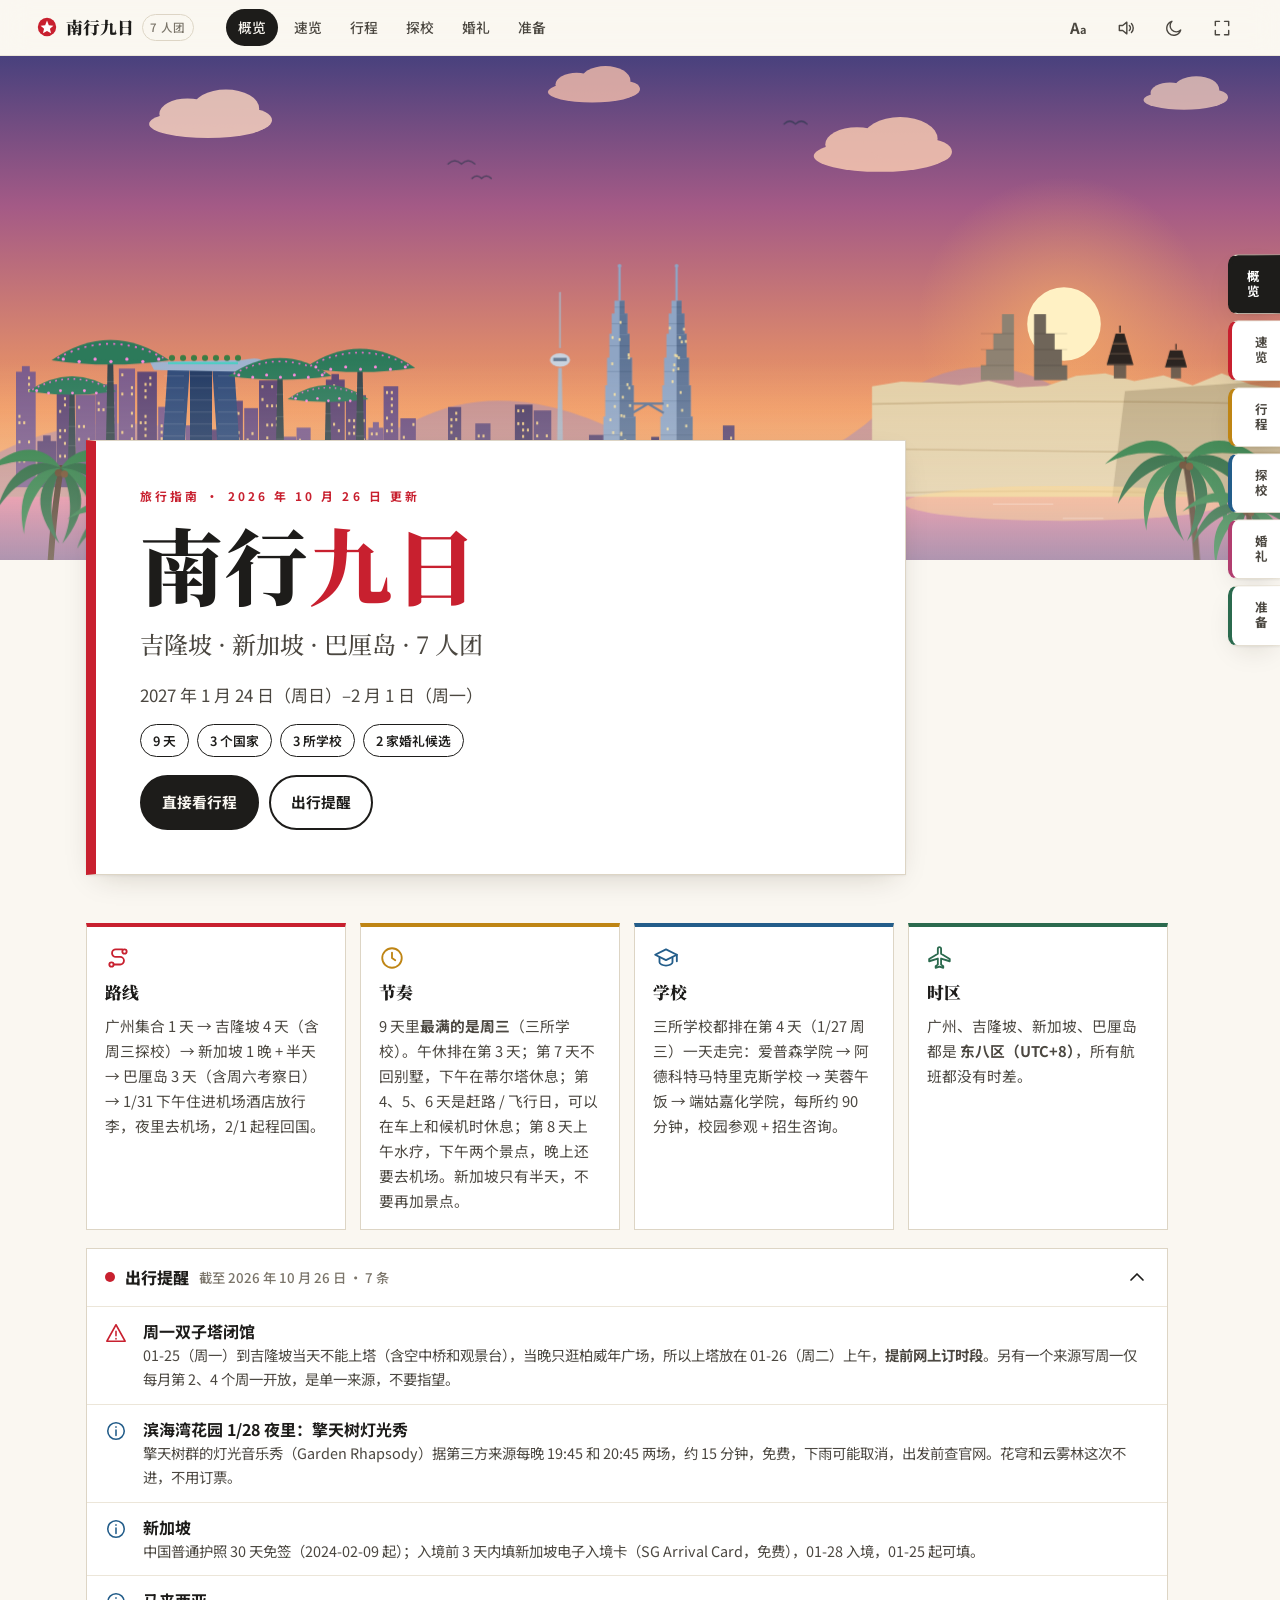
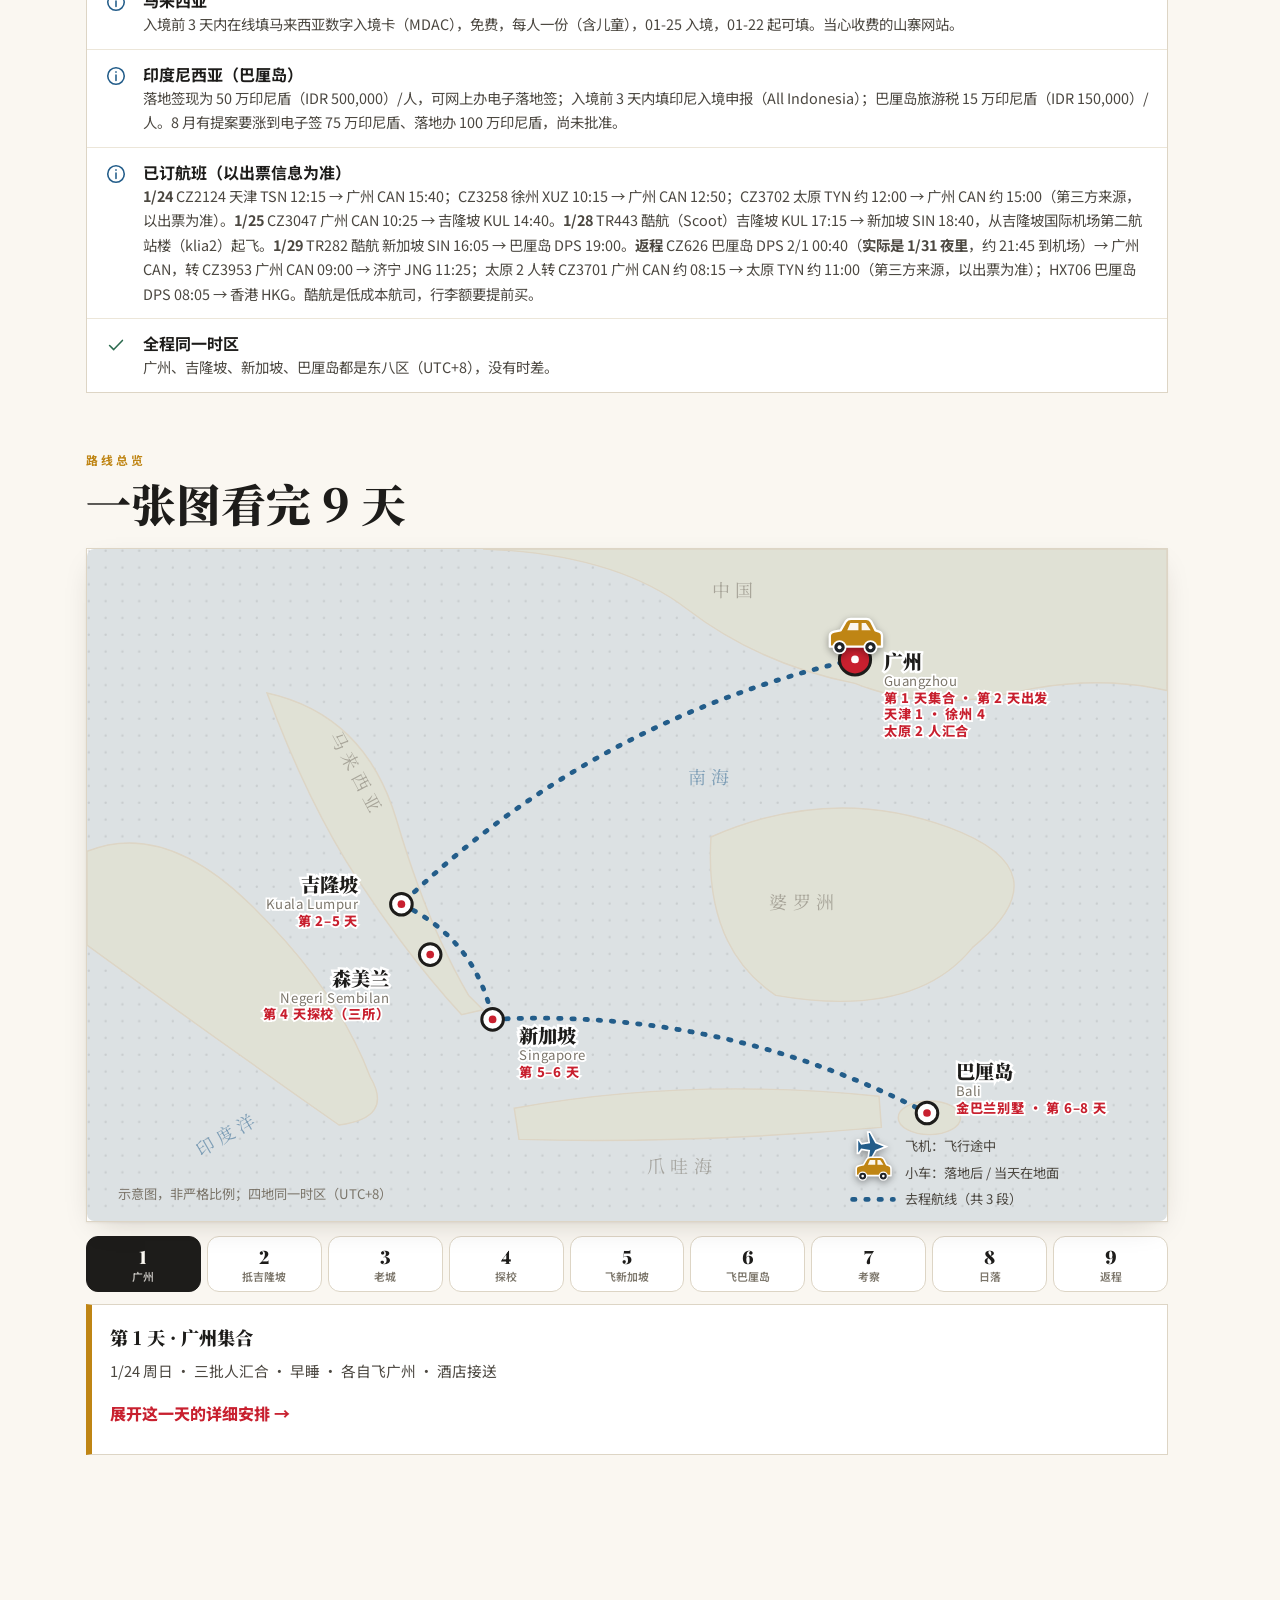
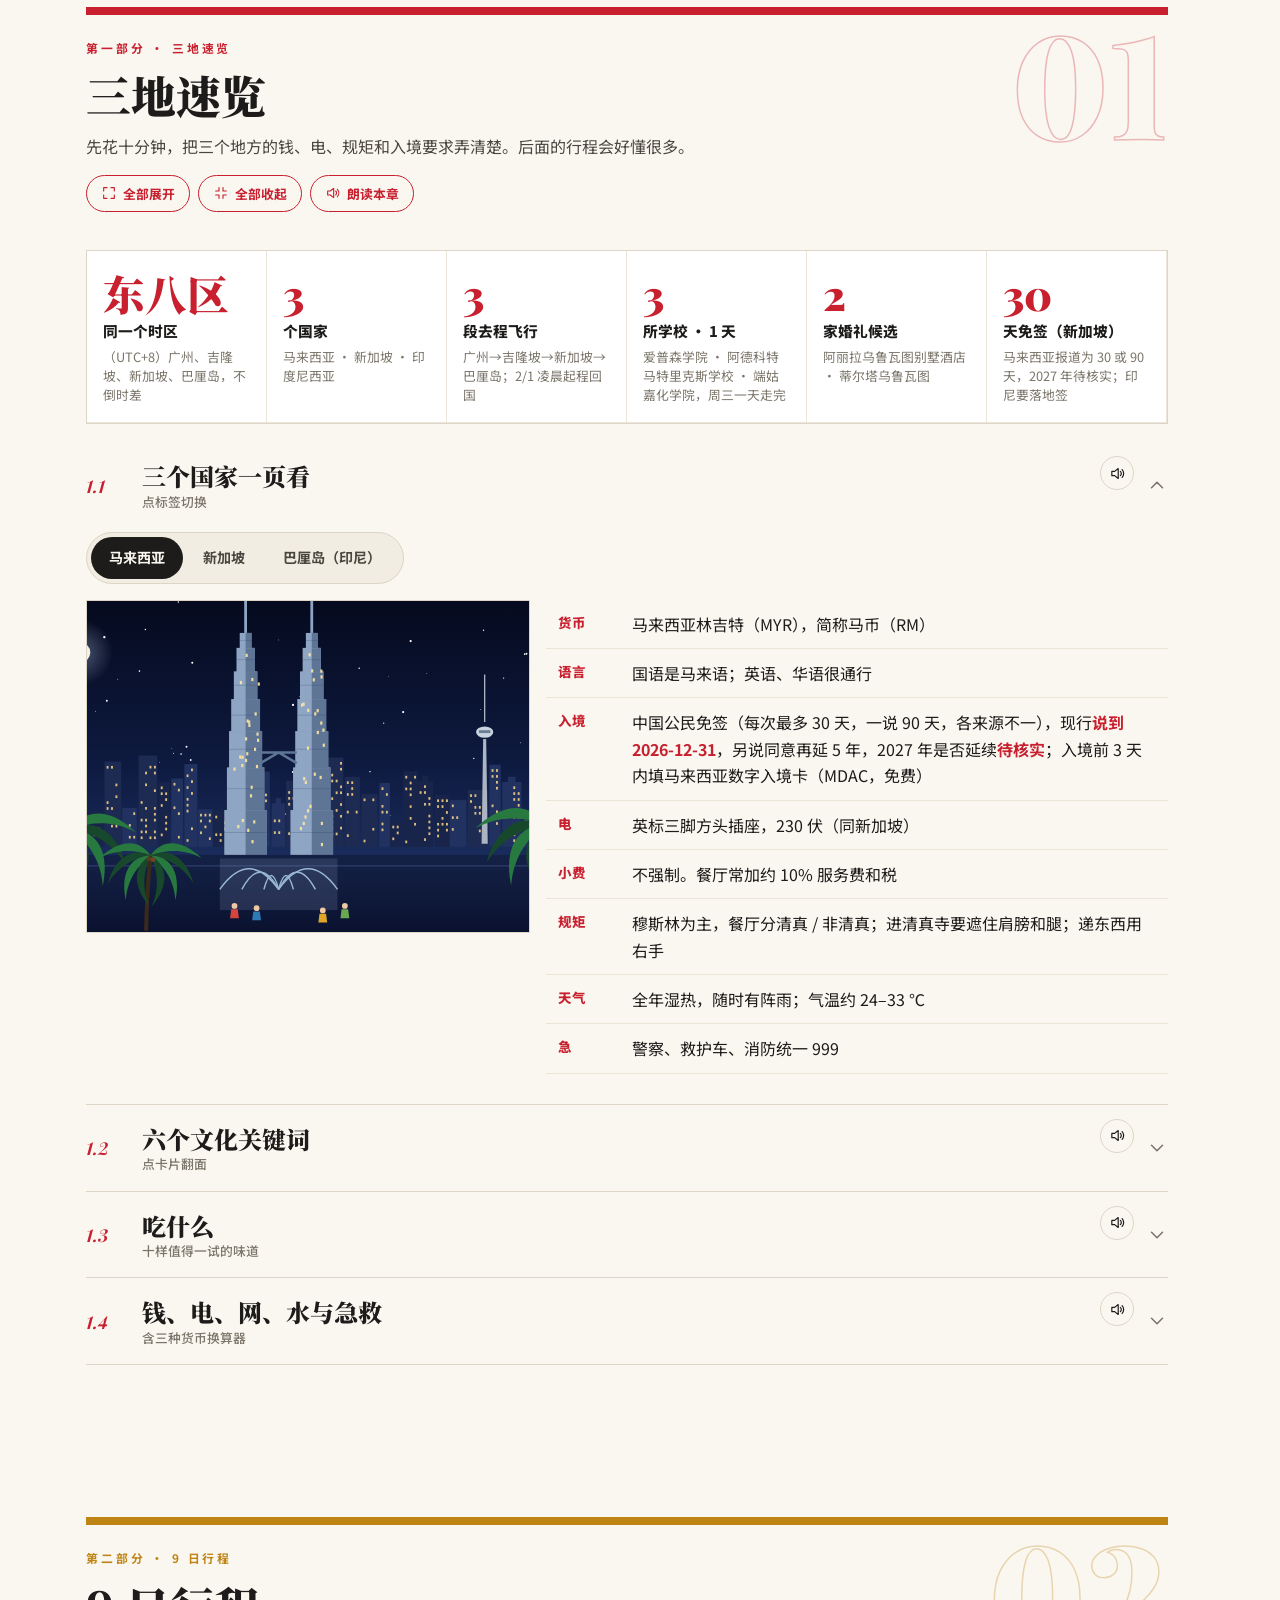
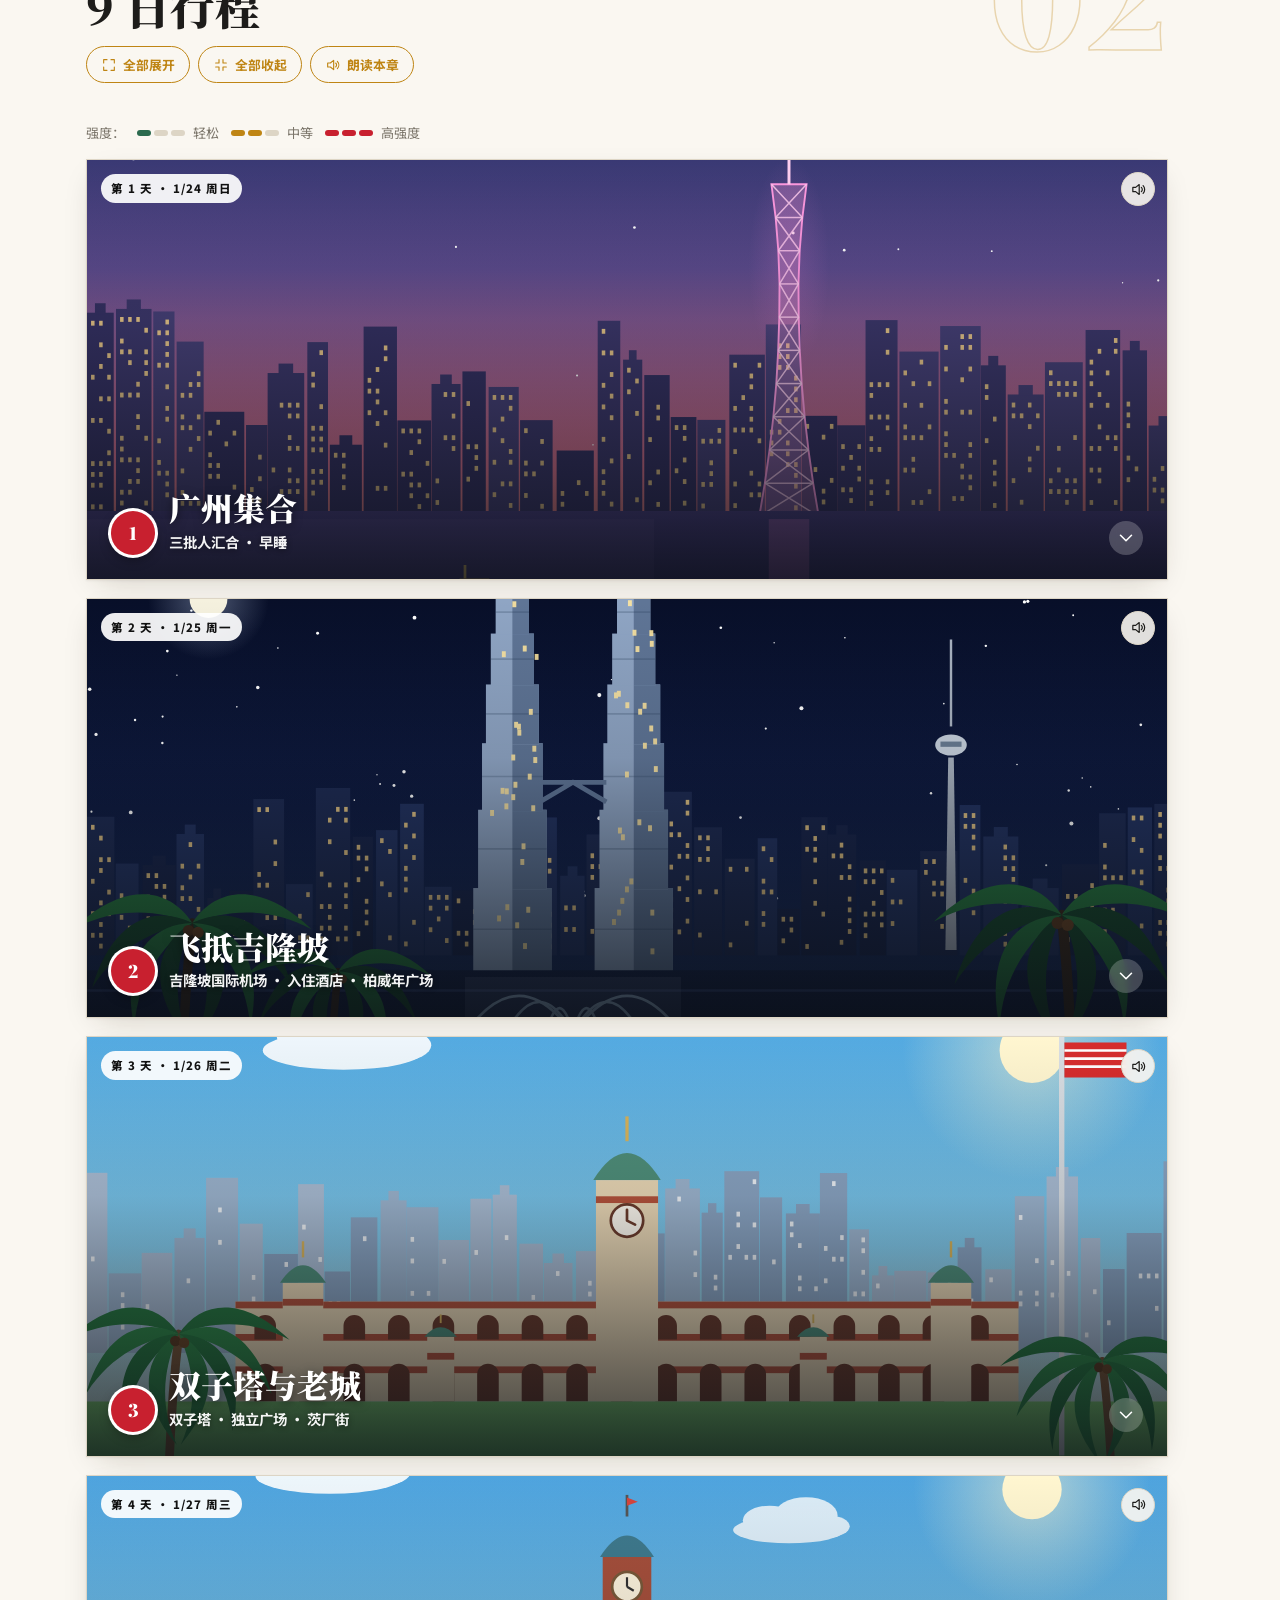
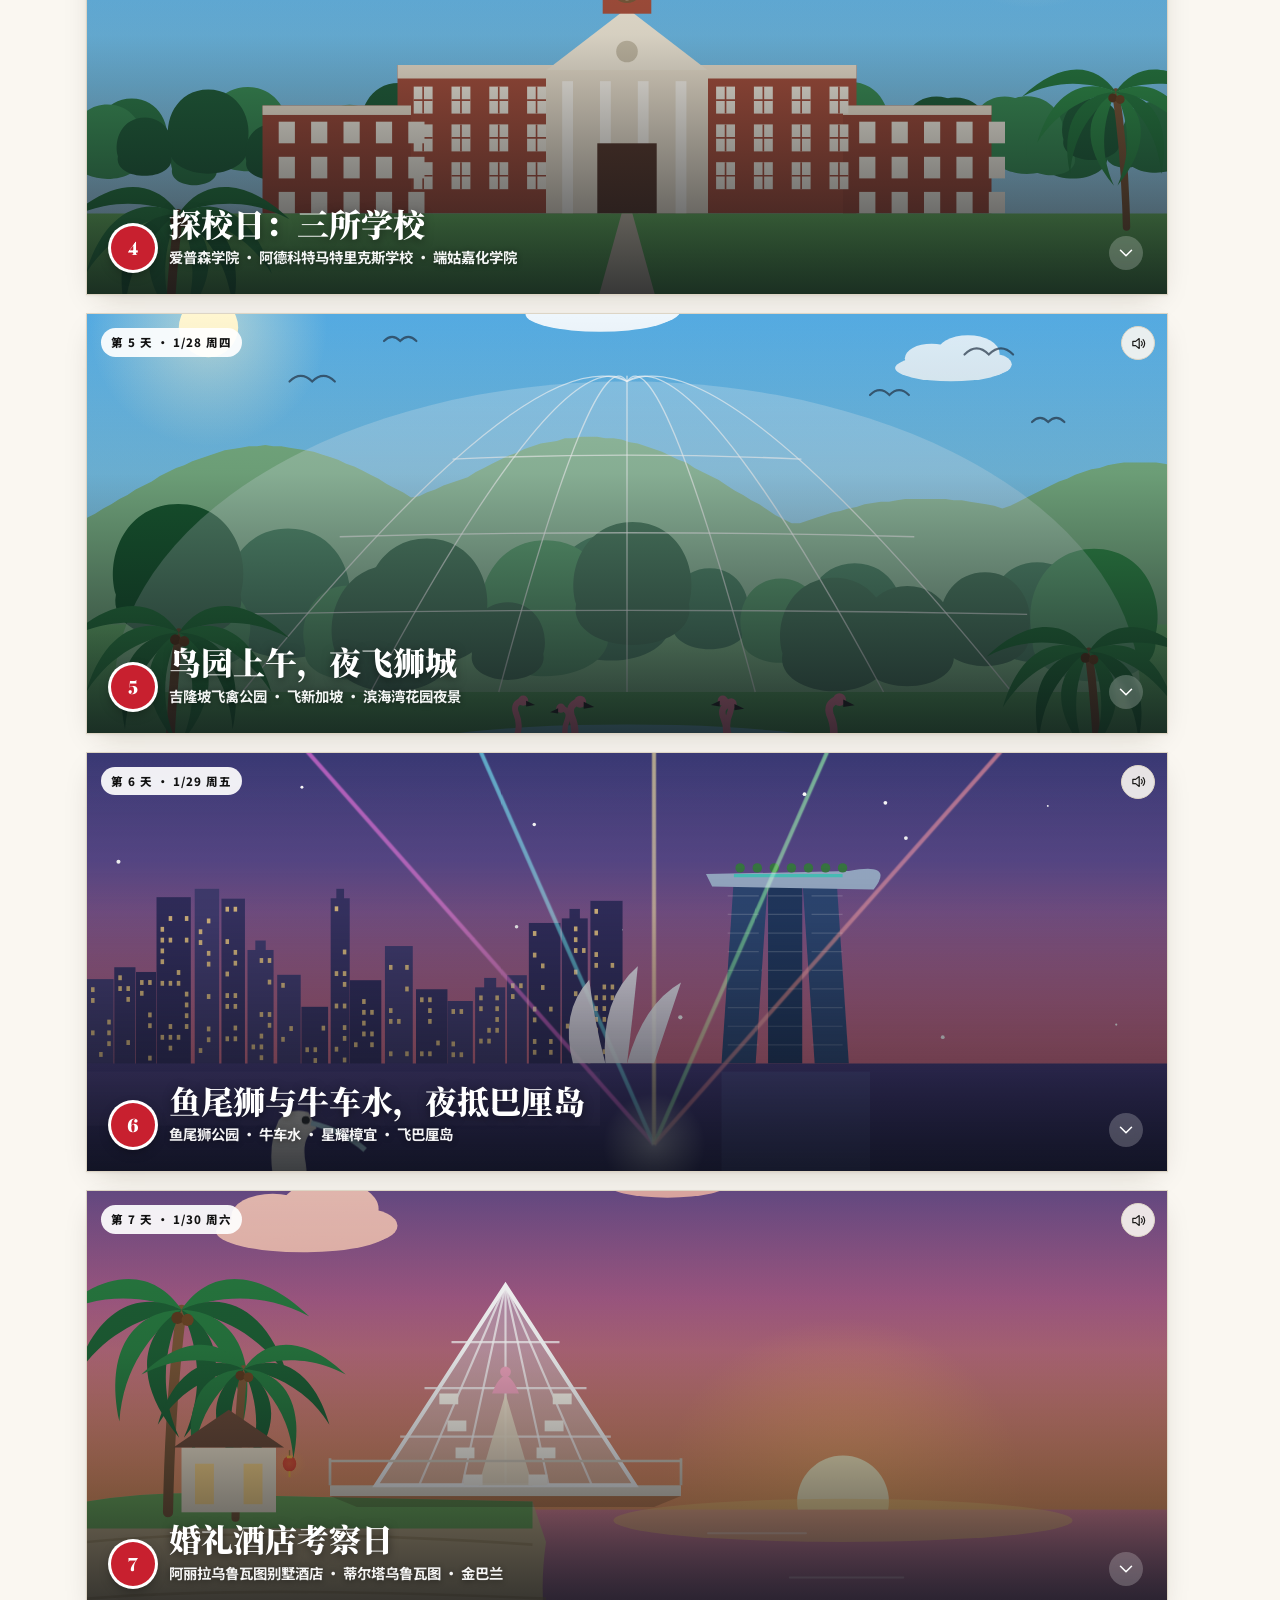
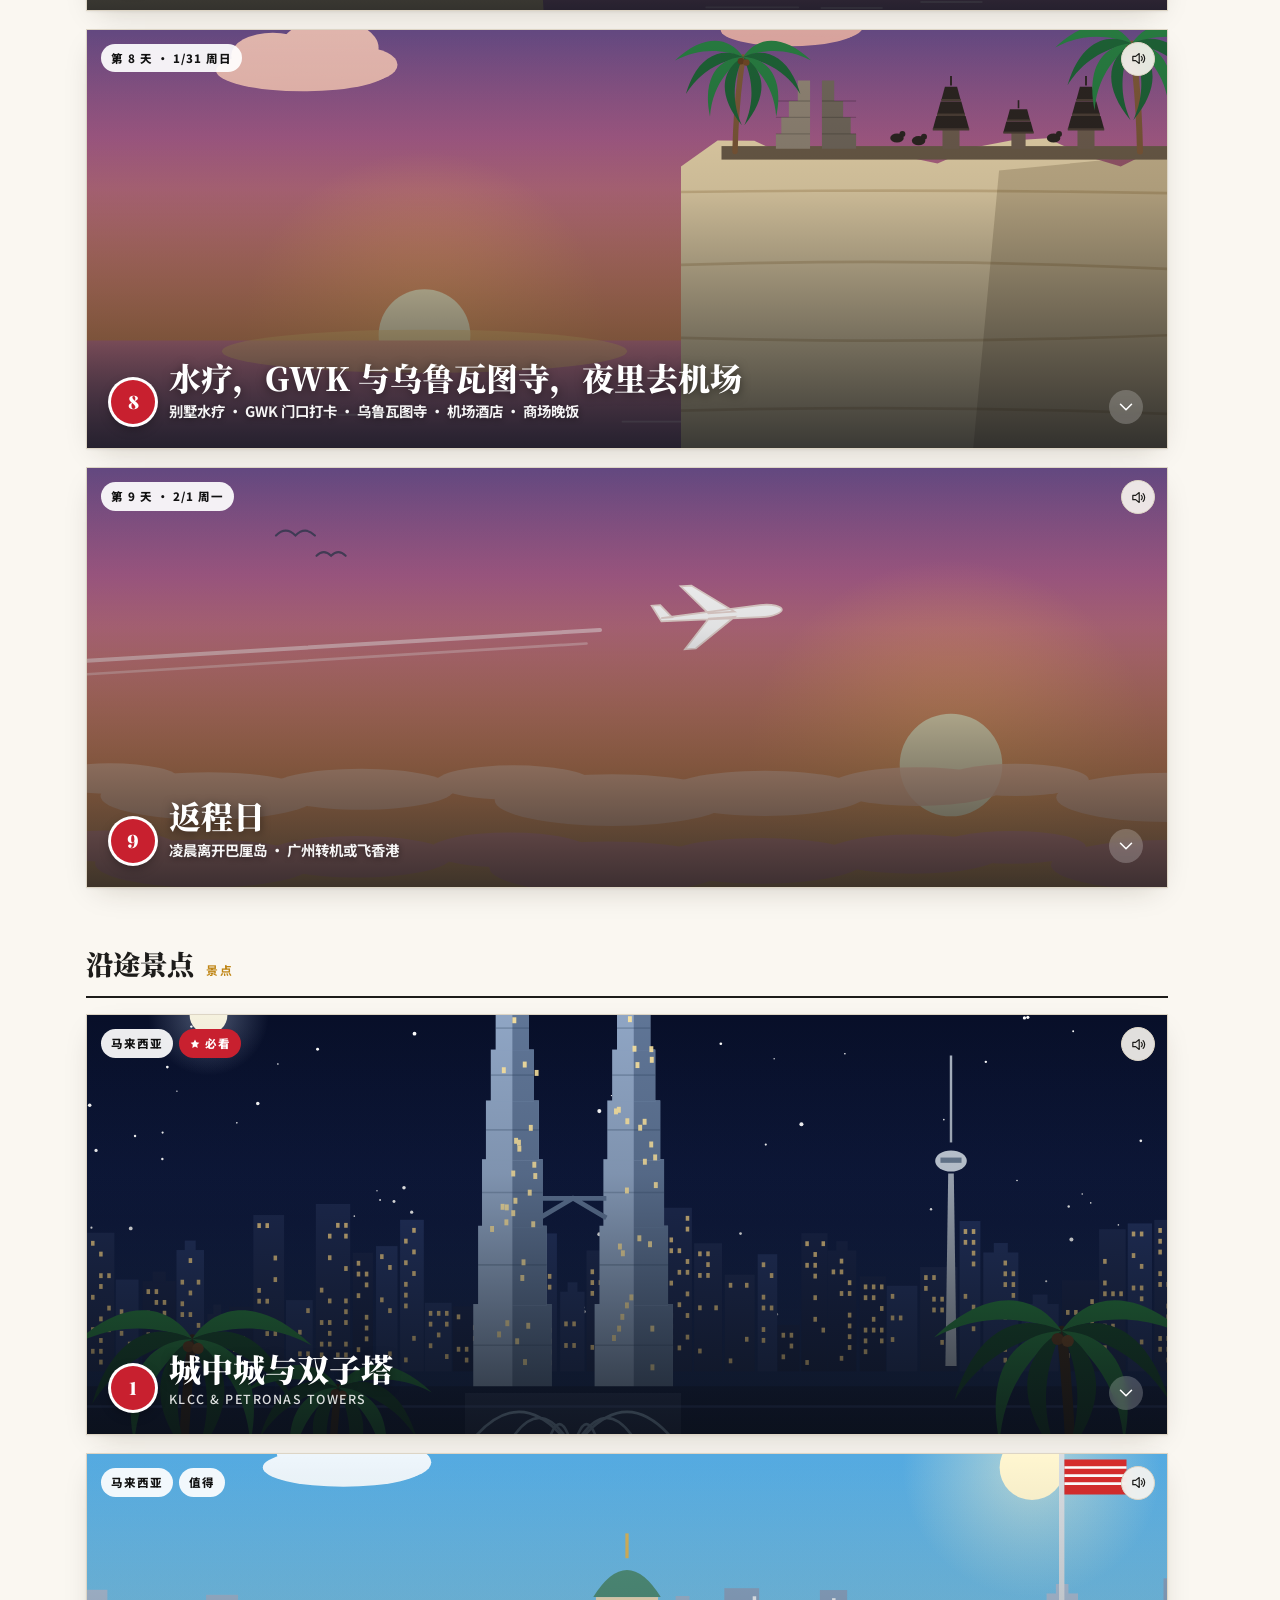
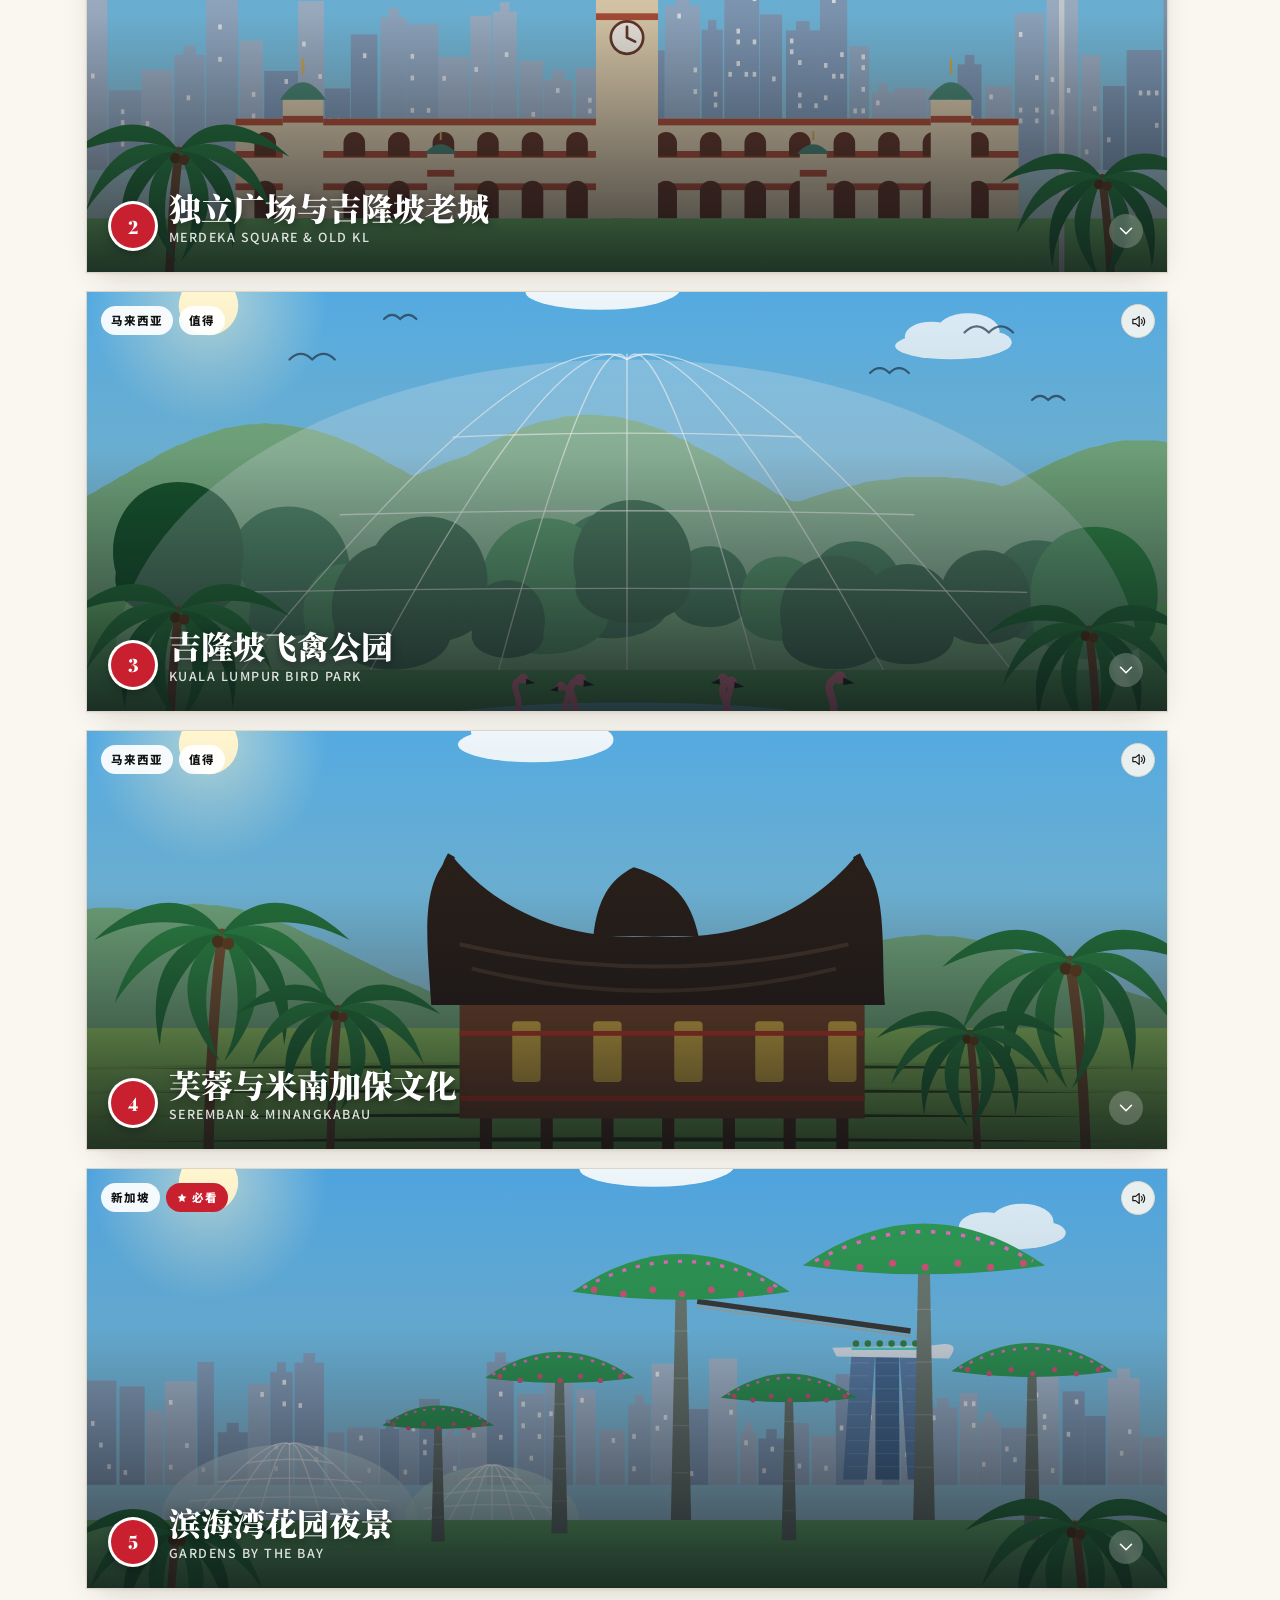
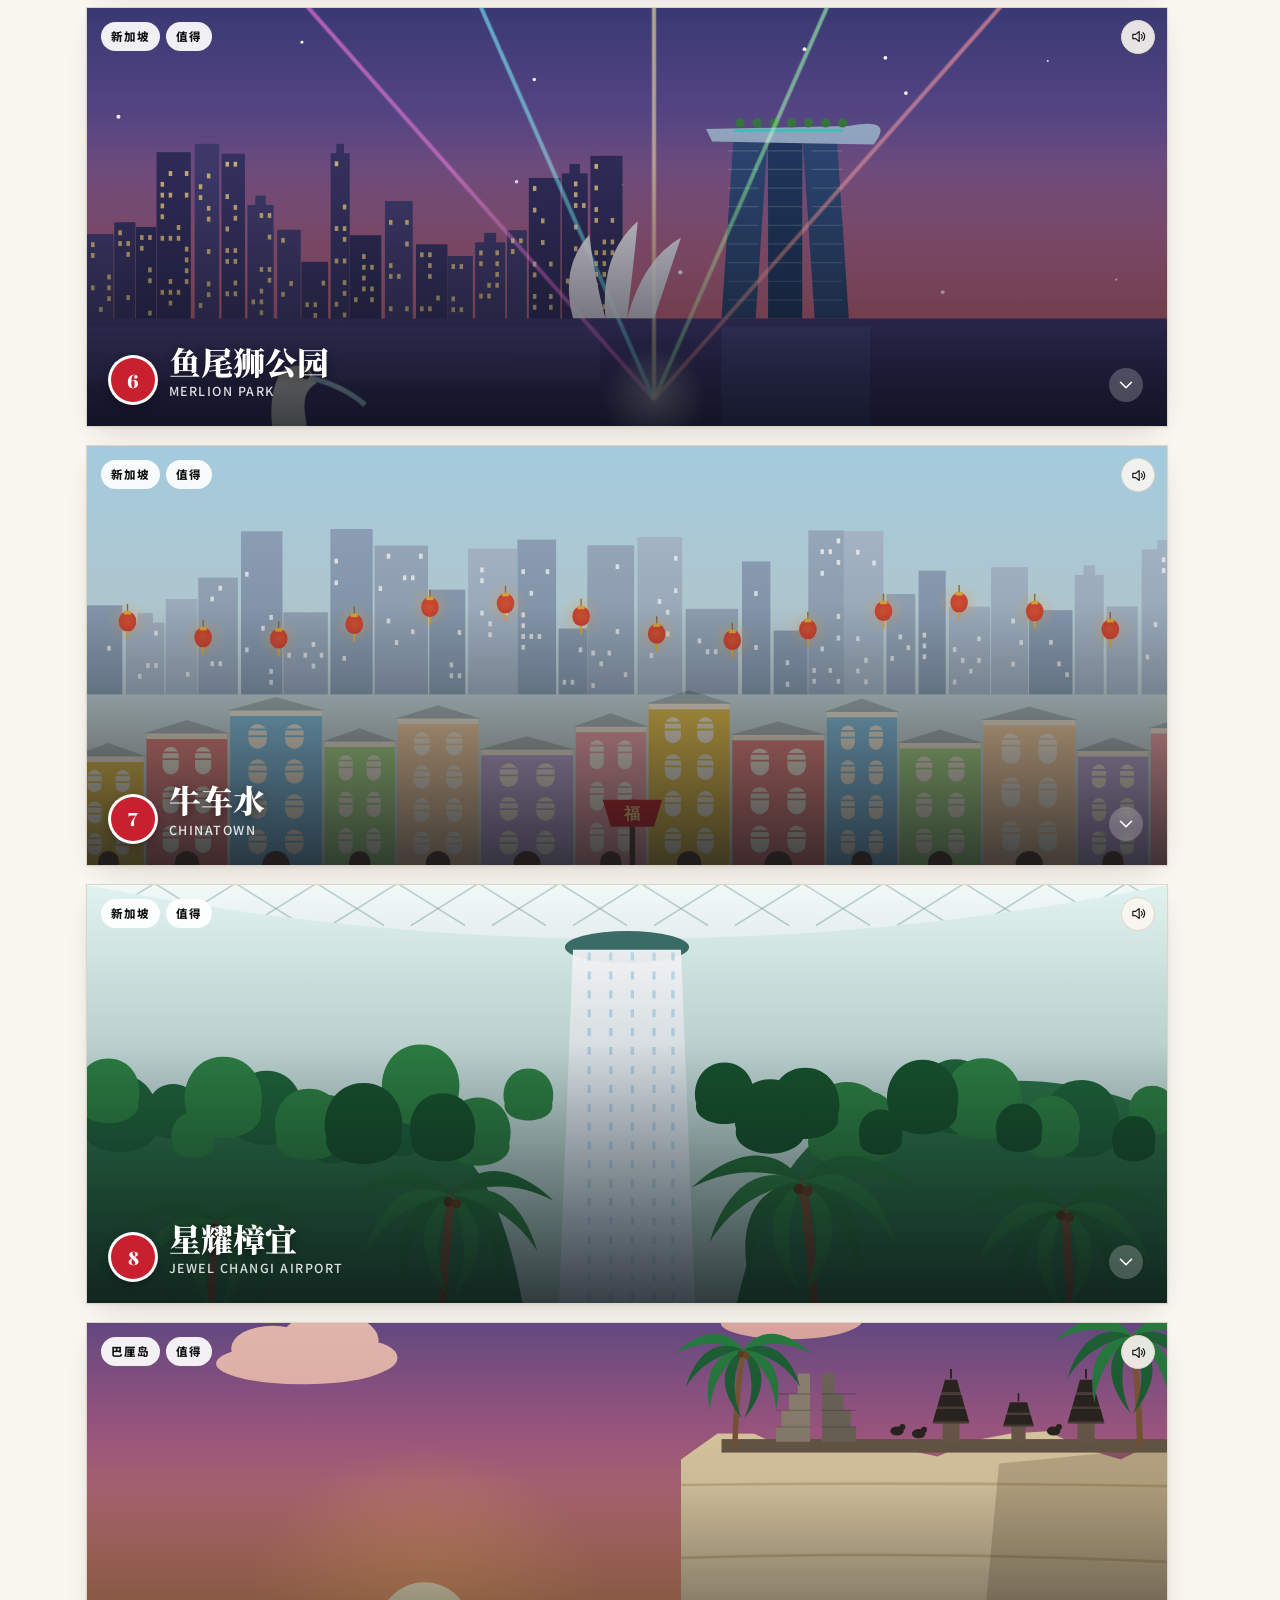
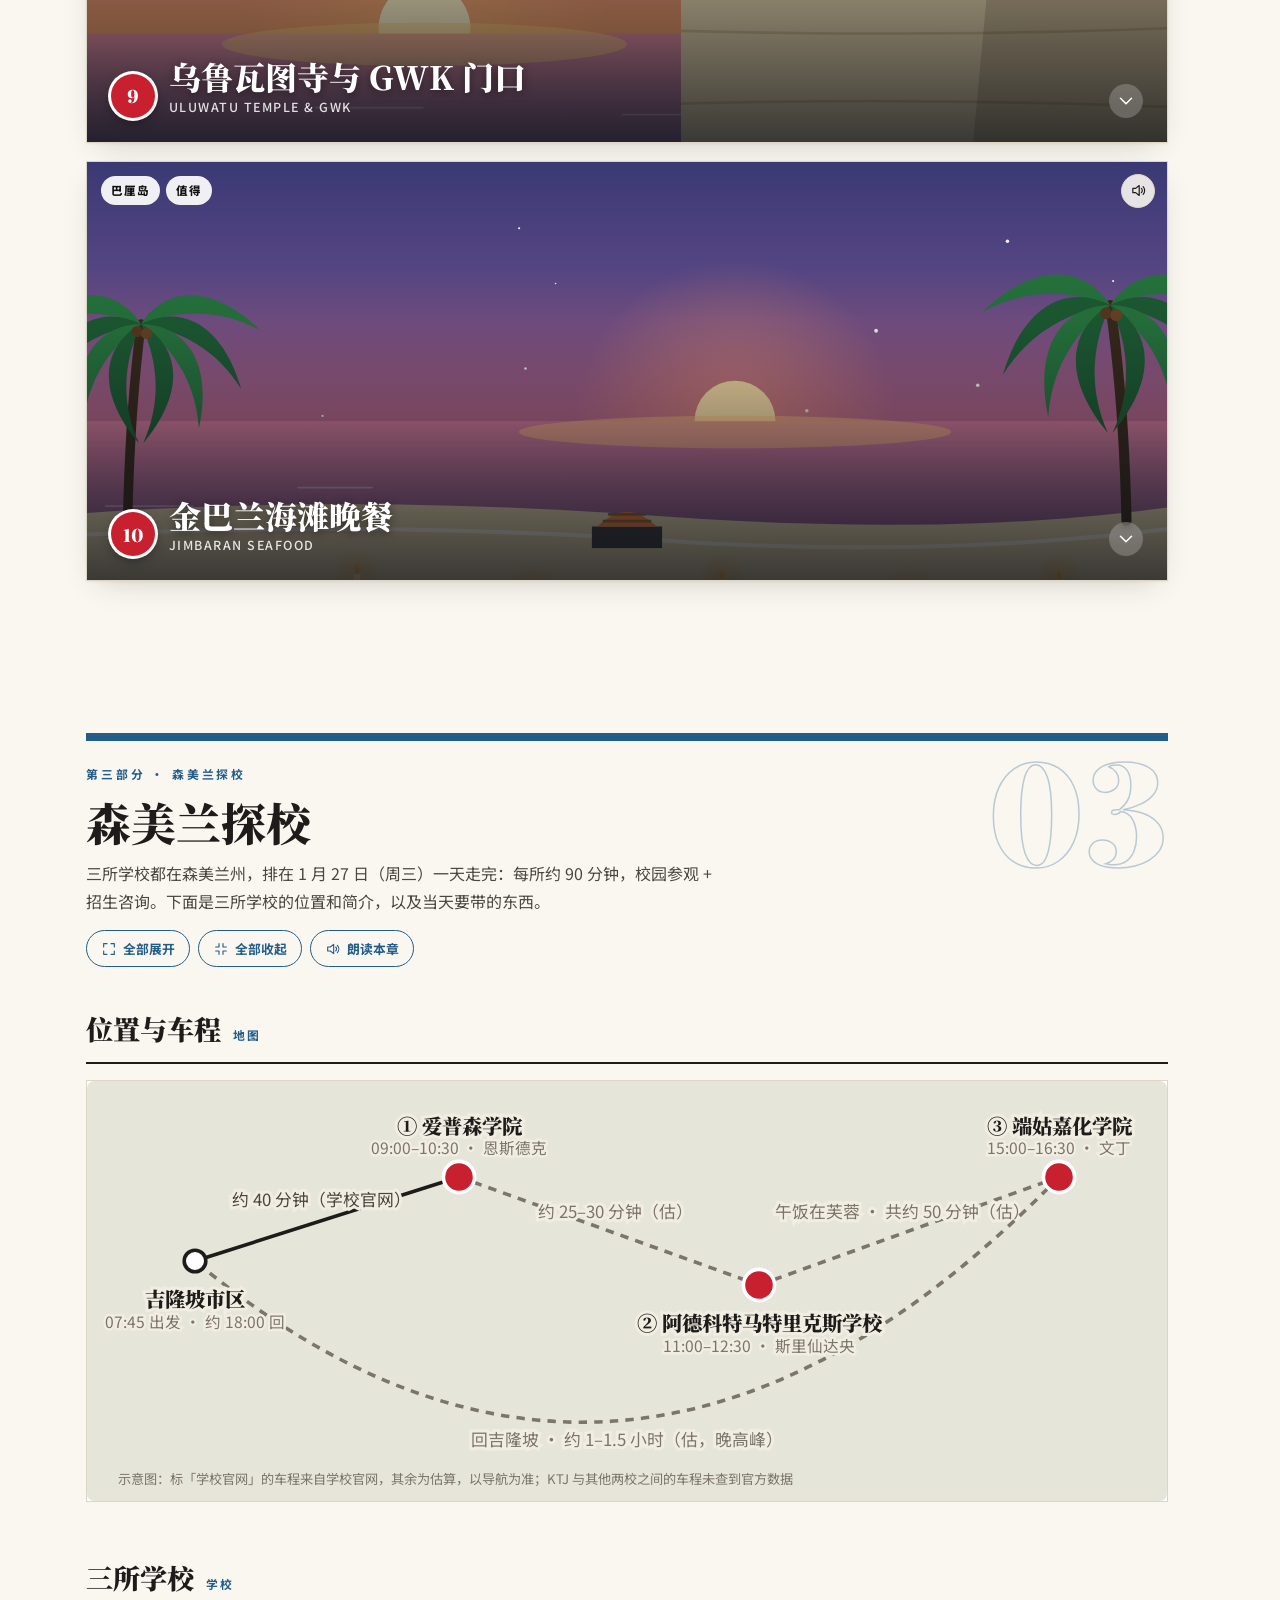
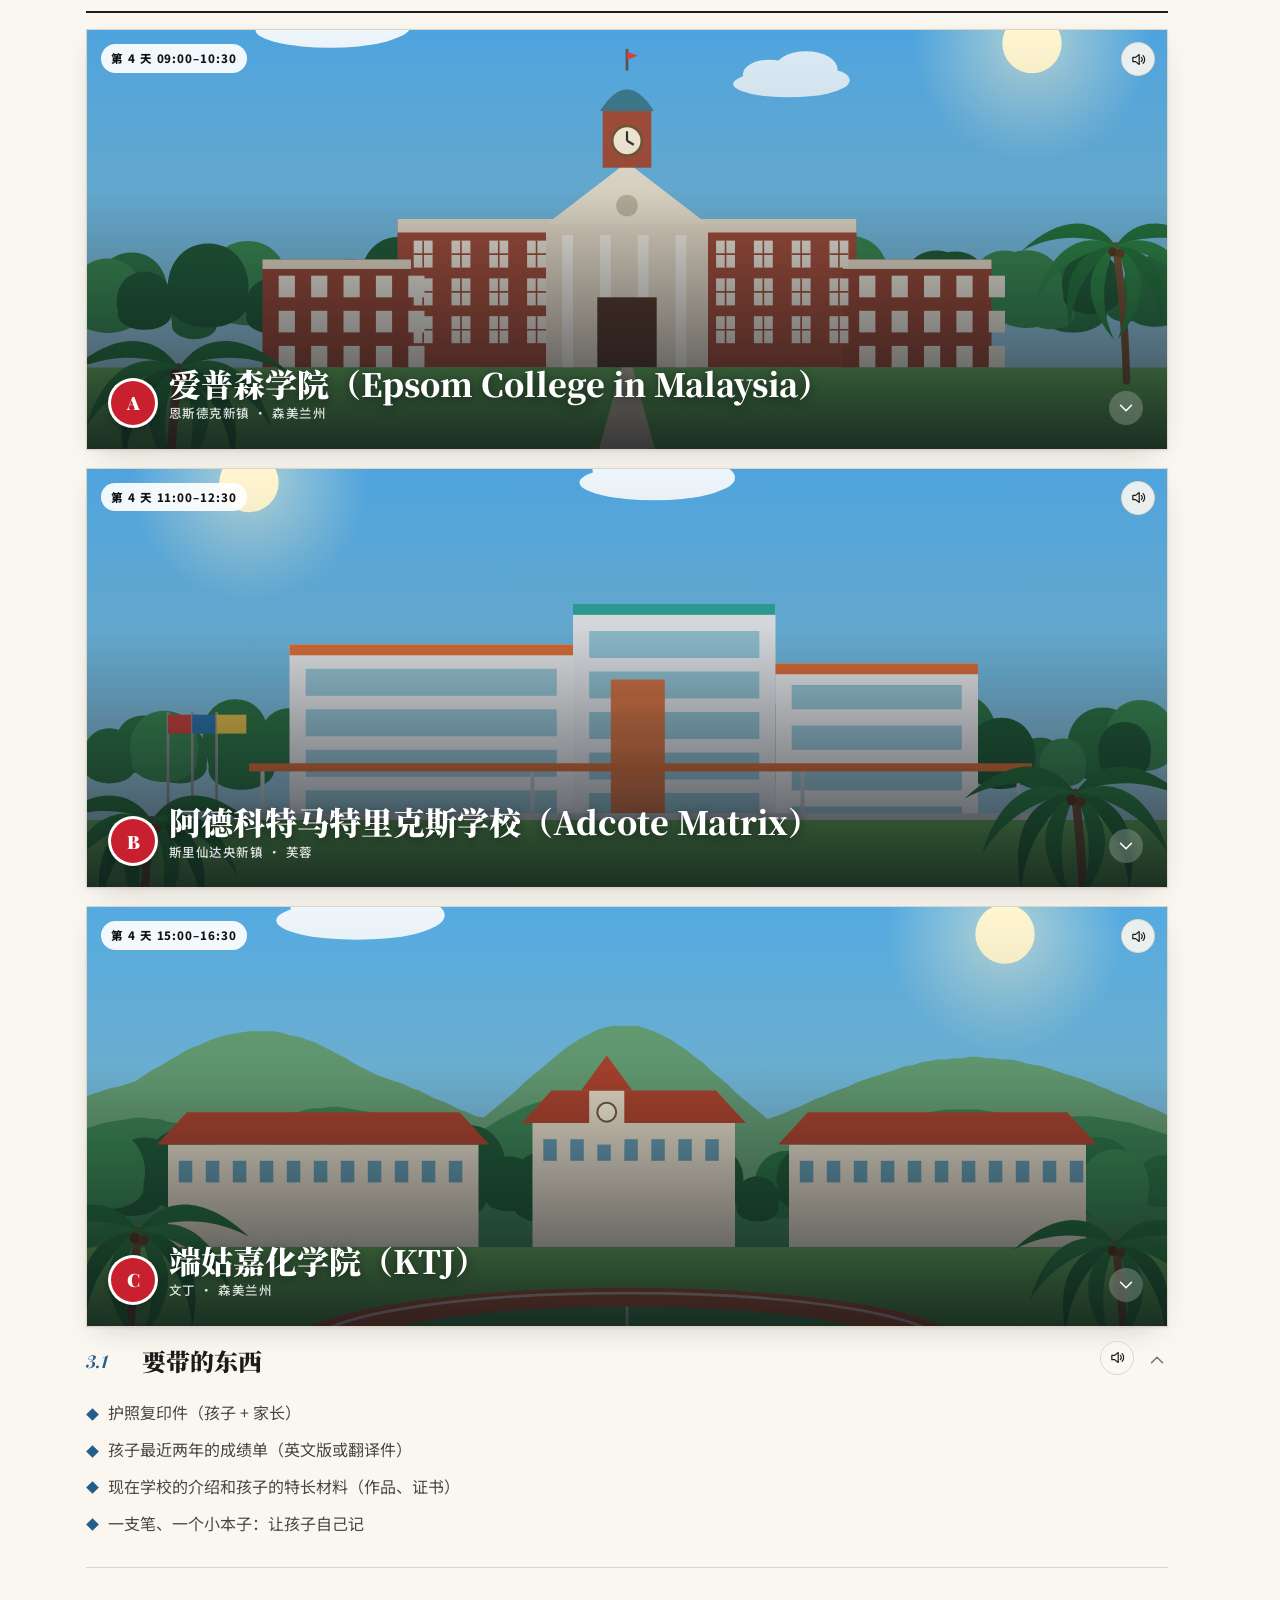
==== commit a98de4fa: "Merge trip_server from my-trip, add README and .gitignore" ====
--- a/index.html
+++ b/index.html
@@ -6,14 +6,14 @@
 <meta name="format-detection" content="telephone=no">
 <meta name="theme-color" content="#faf7f1">
 <title>南行九日 · 吉隆坡 新加坡 巴厘岛 9 日行程</title>
-<meta name="description" content="吉隆坡、新加坡、巴厘岛 9 日行程:含森美兰学校探校与巴厘岛婚礼酒店考察。2026 年 10 月 19 日整理。">
+<meta name="description" content="吉隆坡、新加坡、巴厘岛 9 日行程:含森美兰学校探校与巴厘岛婚礼酒店考察。2026 年 10 月 26 日整理。">
 <meta name="robots" content="noindex, nofollow">
 <link rel="icon" href="data:image/svg+xml,%3Csvg xmlns='http://www.w3.org/2000/svg' viewBox='0 0 24 24'%3E%3Ccircle cx='12' cy='12' r='10' fill='%23c8202f'/%3E%3Cpath fill='%23fff' d='M12 5l2 5 5 .5-3.8 3.4 1.2 5L12 16.3 7.6 18.9l1.2-5L5 10.5 10 10z'/%3E%3C/svg%3E">
 <link rel="preconnect" href="https://fonts.googleapis.com"><link rel="preconnect" href="https://fonts.gstatic.com" crossorigin>
 <link rel="stylesheet" href="https://fonts.googleapis.com/css2?family=Noto+Sans+SC:wght@400;500;700;900&family=Noto+Serif+SC:wght@600;900&family=Playfair+Display:ital,wght@0,700;0,900;1,700&display=swap" media="print" onload="this.media='all'">
-<style>:root{--fs: 1;--paper: #faf7f1;--paper-2: #f2ede2;--card: #ffffff;--ink: #1d1c1a;--ink-2: #4b4740;--ink-3: #7b756a;--rule: #ddd5c5;--rule-2: #ece6d9;--red: #c8202f;--gold: #bf8514;--teal: #0e8587;--forest: #2b6a4e;--blue: #235d8a;--c: var(--ink);--c-soft: color-mix(in srgb, var(--c) 9%, var(--paper));--shadow: 0 1px 2px rgba(40, 30, 10, .06), 0 10px 30px -12px rgba(40, 30, 10, .22);--serif: "Noto Serif SC", "Source Han Serif SC", "Source Han Serif CN", "Songti SC", "STSong", "Noto Serif CJK SC", "Microsoft YaHei", "PingFang SC", serif;--sans: "Noto Sans SC", "PingFang SC", "Hiragino Sans GB", "Microsoft YaHei", "Noto Sans CJK SC", "WenQuanYi Zen Hei", system-ui, sans-serif;--disp: "Playfair Display", "Noto Serif SC", "Songti SC", "Times New Roman", serif;--maxw: 1180px;--gut: clamp(16px, 4vw, 36px);--bar: 56px;color-scheme: light}:root[data-theme="dark"]{--paper: #14171a;--paper-2: #1b1f23;--card: #1f2428;--ink: #ece8df;--ink-2: #bdb8ad;--ink-3: #8c877c;--rule: #343a40;--rule-2: #2a3036;--red: #ef5b66;--gold: #e0a93a;--teal: #3cc0c2;--forest: #5bbf94;--blue: #6aa8d8;--shadow: 0 1px 2px rgba(0, 0, 0, .4), 0 12px 32px -12px rgba(0, 0, 0, .7);color-scheme: dark}.ch-culture{--c: var(--red)}.ch-route{--c: var(--gold)}.ch-sights{--c: var(--teal)}.ch-plan{--c: var(--forest)}*, *::before, *::after{box-sizing: border-box}html{font-size: calc(100% * var(--fs));scroll-behavior: smooth;scroll-padding-top: calc(var(--bar) + 12px);-webkit-text-size-adjust: 100%}body{margin: 0;background: var(--paper);color: var(--ink);font-family: var(--sans);font-size: 1rem;line-height: 1.8;-webkit-font-smoothing: antialiased;text-rendering: optimizeLegibility;font-variant-numeric: lining-nums;overflow-x: hidden}img, svg{max-width: 100%}h1, h2, h3, h4, p, ul, ol, dl, dd, figure{margin: 0;padding: 0}ul, ol{list-style: none}button{font: inherit;color: inherit;background: none;border: 0;cursor: pointer;padding: 0;text-align: inherit}a{color: inherit}b, strong{font-weight: 700}:focus-visible{outline: 2px solid var(--c, var(--blue));outline-offset: 2px;border-radius: 4px}.wrap{max-width: var(--maxw);margin-left:auto;margin-right:auto;margin-inline: auto;padding-left:var(--gut);padding-right:var(--gut);padding-inline: var(--gut)}.skip{position: absolute;left: -999px;top: 8px;z-index: 100;background: var(--ink);color: var(--paper);padding: 8px 14px;border-radius: 8px}.skip:focus{left: 8px}.ic{flex: none;vertical-align: -.2em}.sr{position: absolute;width: 1px;height: 1px;overflow: hidden;clip: rect(0 0 0 0);white-space: nowrap}[hidden]{display: none !important}.reading{background: color-mix(in srgb, var(--c, var(--gold)) 22%, transparent) !important;box-shadow: -6px 0 0 color-mix(in srgb, var(--c, var(--gold)) 22%, transparent), 6px 0 0 color-mix(in srgb, var(--c, var(--gold)) 22%, transparent);border-radius: 3px;transition: background .2s}.topbar{position: fixed;top:0;right:0;bottom:auto;left:0;height: var(--bar);z-index: 50;display: flex;align-items: center;gap: 14px;padding: 0 max(var(--gut), env(safe-area-inset-left));background: color-mix(in srgb, var(--paper) 88%, transparent);-webkit-backdrop-filter: saturate(1.4) blur(14px);backdrop-filter: saturate(1.4) blur(14px);border-bottom: 1px solid var(--rule-2);transition: transform .3s}.brand{display: flex;align-items: center;gap: 8px;text-decoration: none;font-family: var(--serif);font-weight: 900;font-size: 1.05rem;white-space: nowrap}.brand .mk{width: 22px;height: 22px;color: var(--red)}.brand small{font-family: var(--sans);font-weight: 500;font-size: .72rem;color: var(--ink-3);letter-spacing: .04em;padding: 2px 7px;border: 1px solid var(--rule);border-radius: 99px}.tnav{display: none;margin-left: 18px;gap: 4px}.tnav a{text-decoration: none;font-size: .86rem;padding: 6px 12px;border-radius: 99px;color: var(--ink-2);font-weight: 500}.tnav a:hover{background: var(--paper-2)}.tnav a.on{background: var(--ink);color: var(--paper)}.tools{margin-left: auto;display: flex;gap: 4px}.tbtn{display: grid;place-items: center;min-width: 40px;height: 40px;border-radius: 12px;font-weight: 700;font-size: .95rem;color: var(--ink-2);position: relative}.tbtn:hover{background: var(--paper-2);color: var(--ink)}.tbtn[aria-pressed="true"], .tbtn[aria-expanded="true"]{background: var(--ink);color: var(--paper)}.tbtn .ic{width: 20px;height: 20px}.tbtn .sm{font-size: .72em;font-weight: 700}.progress{position: absolute;left: 0;right: 0;bottom: -1px;height: 3px;pointer-events: none}.progress i{display: block;height: 100%;width: 0;background: linear-gradient(90deg, var(--red), var(--gold), var(--teal), var(--forest))}.pop{position: fixed;top: calc(var(--bar) + 6px);right: max(var(--gut), 10px);width: min(340px, calc(100vw - 20px));background: var(--card);border: 1px solid var(--rule);border-radius: 16px;box-shadow: var(--shadow);padding: 16px;z-index: 60}.pop-t{display: flex;justify-content: space-between;font-size: .8rem;font-weight: 700;color: var(--ink-3);letter-spacing: .06em;margin-bottom: 8px}.pop-t output{color: var(--ink);font-variant-numeric: tabular-nums}.fs-row{display: grid;grid-template-columns: 40px 1fr 40px;align-items: center;gap: 10px}.fs-row button, .fs-presets button{height: 40px;border: 1px solid var(--rule);border-radius: 10px;font-weight: 700;background: var(--paper)}.fs-row button:hover, .fs-presets button:hover{border-color: var(--ink)}.fs-presets{display: grid;grid-template-columns: repeat(4, 1fr);gap: 8px;margin: 10px 0 16px}.fs-presets button.on{background: var(--ink);color: var(--paper);border-color: var(--ink)}input[type="range"]{width: 100%;accent-color: var(--red);height: 28px}.sidetabs{display: none;position: fixed;right: 0;top: 50%;transform: translateY(-50%);z-index: 40;flex-direction: column;gap: 6px}.stab{writing-mode: vertical-rl;text-orientation: upright;letter-spacing: .25em;padding: 14px 8px 14px 10px;font-size: .78rem;font-weight: 700;text-decoration: none;background: var(--card);color: var(--ink-2);border: 1px solid var(--rule);border-right: 0;border-radius: 10px 0 0 10px;box-shadow: var(--shadow);transition: padding .2s, background .2s, color .2s;border-left: 4px solid var(--tc)}.stab:hover, .stab.on{padding-right: 16px;background: var(--tc);color: #fff}.botnav{position: fixed;left: 0;right: 0;bottom: 0;z-index: 45;display: grid;grid-template-columns: repeat(var(--navn, 5), 1fr);background: color-mix(in srgb, var(--paper) 92%, transparent);-webkit-backdrop-filter: blur(14px);backdrop-filter: blur(14px);border-top: 1px solid var(--rule);padding-bottom: env(safe-area-inset-bottom)}.botnav a{display: grid;justify-items: center;gap: 1px;padding: 8px 0 6px;text-decoration: none;font-size: .68rem;font-weight: 600;color: var(--ink-3);border-top: 3px solid transparent;margin-top: -1px;line-height: 1.3}.botnav a.on{color: var(--tc);border-top-color: var(--tc)}.botnav .ic{width: 20px;height: 20px}body{padding-bottom: calc(58px + env(safe-area-inset-bottom))}@media (min-width: 900px){.botnav{display: none}.sidetabs{display: flex}.tnav{display: flex}body{padding-bottom: 0}}.player{position: fixed;z-index: 55;left: 50%;transform: translateX(-50%);bottom: calc(66px + env(safe-area-inset-bottom));width: min(680px, calc(100vw - 20px));background: var(--ink);color: var(--paper);border-radius: 18px;padding: 10px 12px;box-shadow: 0 16px 40px -10px rgba(0, 0, 0, .5);display: grid;grid-template-columns: auto 1fr auto;align-items: center;gap: 12px}@media (min-width: 900px){.player{bottom: 22px}}.pl-btns{display: flex;gap: 2px}.pl-btns button{width: 40px;height: 40px;border-radius: 50%;display: grid;place-items: center}.pl-btns button:hover{background: rgba(255, 255, 255, .14)}.pl-btns button.main{background: var(--paper);color: var(--ink)}.pl-btns .ic{width: 20px;height: 20px;fill: currentColor}.pl-txt{min-width: 0;font-size: .82rem;line-height: 1.4}.pl-txt b{display: block;font-size: .7rem;letter-spacing: .12em;opacity: .65;font-weight: 600}.pl-txt span{display: block;white-space: nowrap;overflow: hidden;text-overflow: ellipsis}.pl-r{display: flex;gap: 6px;align-items: center}.pl-r select{background: rgba(255, 255, 255, .12);color: inherit;border: 0;border-radius: 8px;height: 32px;padding: 0 6px;font: inherit;font-size: .78rem;max-width: 110px}.pl-r select option{color: #111}.pl-r button.x{width: 32px;height: 32px;border-radius: 50%;display: grid;place-items: center}.pl-r button.x:hover{background: rgba(255, 255, 255, .14)}.hero{position: relative;padding-top: var(--bar);background: var(--paper)}.hero-art{position: relative;height: clamp(300px, 56vh, 640px);overflow: hidden;background: #8fc3e6}.hero-art svg.art{position: absolute;top:0;right:0;bottom:0;left:0;width: 100%;height: 100%}.hero-art::after{content: "";position: absolute;top:auto;right:0;bottom:0;left:0;height: 40%;background: linear-gradient(to top, color-mix(in srgb, var(--paper) 35%, transparent), transparent);pointer-events: none}.hero-card{position: relative;margin-top: clamp(-120px, -12vw, -64px);z-index: 2}.cover{background: var(--card);border: 1px solid var(--rule);border-left: 10px solid var(--red);box-shadow: var(--shadow);padding: clamp(22px, 4vw, 44px);display: grid;gap: 14px;max-width: 820px}.kick{font-size: .74rem;letter-spacing: .26em;font-weight: 700;color: var(--red);text-transform: uppercase}.cover h1{font-family: var(--serif);font-weight: 900;font-size: clamp(2.6rem, 9vw, 5.2rem);line-height: 1.05;letter-spacing: .02em}.cover h1 span{display: inline-block}.cover h1 .b{color: var(--red)}.cover .sub{font-family: var(--serif);font-size: clamp(1.05rem, 2.4vw, 1.5rem);color: var(--ink-2);font-weight: 500}.cover .lead{color: var(--ink-2);max-width: 36em}.chips{display: flex;flex-wrap: wrap;gap: 8px}.chips li{font-size: .8rem;font-weight: 600;padding: 4px 12px;border: 1px solid var(--ink);border-radius: 99px}.cta{display: flex;flex-wrap: wrap;gap: 10px;margin-top: 4px}.btn{display: inline-flex;align-items: center;gap: 8px;text-decoration: none;font-weight: 700;font-size: .92rem;padding: 12px 20px;border: 2px solid var(--ink);border-radius: 99px;transition: transform .2s, background .2s, color .2s}.btn:hover{transform: translateY(-2px)}.btn.pri{background: var(--ink);color: var(--paper)}.btn.pri:hover{background: var(--red);border-color: var(--red)}.fx{position: absolute;top:0;right:0;bottom:0;left:0;pointer-events: none;overflow: hidden;z-index: 1}.fx i{position: absolute;top: -10%;left: var(--x);width: var(--s);height: calc(var(--s) * .6);border-radius: 80% 0 80% 0;background: var(--fc, #e8a925);opacity: .0;animation: fall var(--d) linear var(--dl) infinite}.fx.snow i{border-radius: 50%;height: var(--s);background: #fff}@keyframes fall { 0% { transform: translate3d(0, 0, 0) rotate(0); opacity: 0; } 10% { opacity: .85; } 100% { transform: translate3d(var(--dx), 115vh, 0) rotate(520deg); opacity: .0; } }section.block{padding-top:clamp(36px, 7vw, 76px);padding-bottom:clamp(36px, 7vw, 76px);padding-block: clamp(36px, 7vw, 76px)}.eyebrow{font-size: .74rem;letter-spacing: .24em;font-weight: 700;color: var(--c);text-transform: uppercase}.h2{font-family: var(--serif);font-weight: 900;font-size: clamp(1.7rem, 4.6vw, 2.8rem);line-height: 1.2}.ch-head{position: relative;border-top: 8px solid var(--c);padding-top: 22px;margin-bottom: clamp(22px, 4vw, 38px);display: grid;gap: 10px}.ch-num{position: absolute;right: 0;top: 4px;font-family: var(--disp);font-weight: 900;font-size: clamp(4.5rem, 14vw, 9rem);line-height: .85;color: transparent;-webkit-text-stroke: 1.5px color-mix(in srgb, var(--c) 55%, transparent);opacity: .55;pointer-events: none;user-select: none}.ch-head .h2{max-width: 12em;position: relative}.ch-intro{max-width: 40em;color: var(--ink-2);position: relative}.ch-tools{display: flex;flex-wrap: wrap;gap: 8px;margin-top: 4px;position: relative}.pill{display: inline-flex;align-items: center;gap: 6px;font-size: .8rem;font-weight: 700;padding: 6px 14px;border: 1.5px solid var(--c);color: var(--c);border-radius: 99px;background: transparent;transition: background .2s, color .2s}.pill:hover, .pill[aria-pressed="true"]{background: var(--c);color: #fff}.pill .ic{width: 16px;height: 16px}.sub-h{font-family: var(--serif);font-weight: 900;font-size: clamp(1.3rem, 3vw, 1.7rem);display: flex;align-items: baseline;gap: 12px;margin: clamp(32px, 5vw, 52px) 0 16px;padding-bottom: 8px;border-bottom: 2px solid var(--ink)}.sub-h small{font-family: var(--sans);font-size: .74rem;letter-spacing: .2em;font-weight: 700;color: var(--c);text-transform: uppercase}.rv{opacity: 0;transform: translateY(18px);transition: opacity .7s, transform .7s}.rv.in{opacity: 1;transform: none}.glance{display: grid;gap: 14px;grid-template-columns: 1fr;margin-top: clamp(28px, 5vw, 48px)}@media (min-width: 560px){.glance{grid-template-columns: repeat(2, 1fr)}}@media (min-width: 1000px){.glance{grid-template-columns: repeat(4, 1fr)}}.gl{border: 1px solid var(--rule);background: var(--card);padding: 18px 18px 16px;border-top: 4px solid var(--g);display: grid;gap: 6px;align-content: start}.gl .ic{width: 26px;height: 26px;color: var(--g)}.gl h3{font-family: var(--serif);font-size: 1.05rem;font-weight: 900}.gl p{font-size: .92rem;color: var(--ink-2);line-height: 1.7}.status{margin-top: 18px;border: 1px solid var(--rule);background: var(--card)}.status-h.acc-h{display: flex;align-items: center;gap: 10px;width: 100%;padding: 14px 18px;font-weight: 800}.status-h .dot{display: inline-block;flex: none;width: 10px;height: 10px;border-radius: 50%;background: var(--red);animation: pulse 2s infinite}@keyframes pulse { 0% { box-shadow: 0 0 0 0 color-mix(in srgb, var(--red) 55%, transparent); } 100% { box-shadow: 0 0 0 10px transparent; } }.status-h small{color: var(--ink-3);font-weight: 500}.status-h .ic{margin-left: auto;transition: transform .3s}.status.open .status-h .ic{transform: rotate(180deg)}.st-list{display: grid;gap: 0}.st{display: grid;grid-template-columns: 28px 1fr;gap: 10px;padding: 12px 18px;border-top: 1px solid var(--rule-2)}.st .ic{width: 22px;height: 22px;margin-top: 3px}.st.warn .ic{color: var(--red)}.st.ok .ic{color: var(--forest)}.st.info .ic{color: var(--blue)}.st > div > b{display: block;line-height: 1.5}.st p{font-size: .9rem;color: var(--ink-2);line-height: 1.7}.acc{position: relative}.acc-b{display: grid;grid-template-rows: 0fr;transition: grid-template-rows .45s cubic-bezier(.2, .7, .2, 1)}.acc.open > .acc-b{grid-template-rows: 1fr}.acc-in{overflow: hidden;min-height: 0;visibility: hidden;transition: visibility 0s .45s}.acc.open > .acc-b > .acc-in{visibility: visible;transition: visibility 0s 0s}.acc-h{display: block;width: 100%}.acc .chev{transition: transform .35s}.acc.open > h3 > .acc-h .chev, .acc.open > .acc-h .chev{transform: rotate(180deg)}.sec{border-bottom: 1px solid var(--rule)}.sec > h3{font-size: inherit}.sec .sec-h{display: flex;align-items: center;gap: 14px;padding: 18px 0}.sec .no{font-family: var(--disp);font-weight: 700;font-style: italic;color: var(--c);font-size: 1.1rem;min-width: 2.4em}.sec .t{font-family: var(--serif);font-weight: 900;font-size: clamp(1.15rem, 2.8vw, 1.5rem);line-height: 1.3}.sec .t small{display: block;font-family: var(--sans);font-weight: 500;font-size: .8rem;color: var(--ink-3);margin-top: 2px;letter-spacing: 0}.sec .chev{margin-left: auto;width: 22px;height: 22px;color: var(--ink-3)}.sec-body{padding: 4px 0 30px;display: grid;gap: 20px}.sec > .spk{top: 14px;right: 34px}.spk{position: absolute;z-index: 3;width: 34px;height: 34px;border-radius: 50%;display: grid;place-items: center;background: color-mix(in srgb, var(--paper) 90%, transparent);color: var(--ink);border: 1px solid var(--rule);-webkit-backdrop-filter: blur(6px);backdrop-filter: blur(6px);transition: transform .2s, background .2s}.spk:hover{background: var(--ink);color: var(--paper);transform: scale(1.08)}.spk .ic{width: 17px;height: 17px}.card{background: var(--card);border: 1px solid var(--rule);box-shadow: var(--shadow);overflow:hidden;overflow: clip}.card + .card{margin-top: 18px}.card .acc-h{position: relative;overflow: hidden}.banner{position: relative;display: block;aspect-ratio: 16 / 6.2;overflow: hidden;background: var(--paper-2)}@media (max-width: 640px){.banner{aspect-ratio: 16 / 9}}.banner svg.art{position: absolute;top:0;right:0;bottom:0;left:0;width: 100%;height: 100%;transition: transform .8s cubic-bezier(.2, .7, .2, 1)}.card .acc-h:hover .banner svg.art{transform: scale(1.04)}.banner::after{content: "";position: absolute;top:0;right:0;bottom:0;left:0;background: linear-gradient(to top, rgba(10, 14, 20, .78), rgba(10, 14, 20, .12) 62%, transparent);pointer-events: none}.banner .photo{position: absolute;top:0;right:0;bottom:0;left:0;width: 100%;height: 100%;object-fit: cover;z-index: 1}.ov{position: absolute;top:auto;right:0;bottom:0;left:0;z-index: 2;padding: clamp(14px, 3vw, 24px);display: flex;align-items: flex-end;gap: 14px;color: #fff}.badge{flex: none;display: grid;place-items: center;width: 44px;height: 44px;border-radius: 50%;background: var(--red);color: #fff;font-family: var(--disp);font-weight: 900;font-size: 1.15rem;box-shadow: 0 0 0 3px #fff, 0 4px 12px rgba(0, 0, 0, .4)}.ov-t{min-width: 0;flex: 1}.ov-t > span{display: block}.ov-t h4, .ov-t .tt{font-family: var(--serif);font-weight: 900;font-size: clamp(1.25rem, 3.4vw, 2rem);line-height: 1.2;text-shadow: 0 2px 10px rgba(0, 0, 0, .5)}.ov-t .en{font-size: .78rem;letter-spacing: .12em;opacity: .85;text-transform: uppercase;font-weight: 500}.ov-t .ds{font-size: .9rem;opacity: .95;margin-top: 2px;text-shadow: 0 1px 6px rgba(0, 0, 0, .5)}.ov .chev{flex: none;width: 34px;height: 34px;padding: 6px;border-radius: 50%;background: rgba(255, 255, 255, .22);-webkit-backdrop-filter: blur(4px);backdrop-filter: blur(4px)}.tag{position: absolute;z-index: 2;top: 14px;left: 14px;display: flex;gap: 6px;flex-wrap: wrap}.tag span{font-size: .72rem;font-weight: 800;letter-spacing: .08em;padding: 4px 10px;border-radius: 99px;background: rgba(255, 255, 255, .92);color: #111;display: inline-flex;align-items: center;gap: 4px}.tag .must{background: var(--red);color: #fff}.tag .warn{background: #ffe08a;color: #6b4300}.tag .ic{width: 12px;height: 12px}.card .spk{top: 12px;right: 12px}.card-body{padding: clamp(18px, 3.4vw, 34px)}.boxout{position: relative;padding: 14px 16px 14px 20px;background: var(--bx-bg, var(--paper-2));border-left: 5px solid var(--bx, var(--ink));font-size: .93rem;line-height: 1.75;color: var(--ink-2)}.boxout > b:first-child, .boxout .bt{display: flex;align-items: center;gap: 6px;font-size: .78rem;letter-spacing: .1em;text-transform: uppercase;color: var(--bx, var(--ink));margin-bottom: 4px;font-weight: 800}.boxout .ic{width: 16px;height: 16px}.boxout.fun{--bx: var(--blue);--bx-bg: color-mix(in srgb, var(--blue) 9%, var(--paper))}.boxout.warn{--bx: var(--red);--bx-bg: color-mix(in srgb, var(--red) 8%, var(--paper))}.boxout.tip{--bx: var(--forest);--bx-bg: color-mix(in srgb, var(--forest) 9%, var(--paper))}.boxout.news{--bx: var(--gold);--bx-bg: color-mix(in srgb, var(--gold) 12%, var(--paper))}.boxout.alt{--bx: var(--teal);--bx-bg: color-mix(in srgb, var(--teal) 8%, var(--paper))}.lead{font-size: 1.06rem;line-height: 1.85;color: var(--ink)}.cap{font-size: .78rem;color: var(--ink-3);font-style: italic;border-left: 2px solid var(--rule);padding-left: 10px}.pts{display: grid;gap: 8px}.pts li{position: relative;padding-left: 22px;color: var(--ink-2)}.pts li::before{content: "";position: absolute;left: 2px;top: .72em;width: 9px;height: 9px;background: var(--c);transform: rotate(45deg)}.infobox{background: var(--paper-2);border-top: 4px solid var(--c);padding: 16px 18px;align-self: start}.infobox h4{font-size: .74rem;letter-spacing: .22em;text-transform: uppercase;font-weight: 800;color: var(--c);margin-bottom: 8px}.kv{display: grid;grid-template-columns: 5.5em 1fr;gap: 10px;padding: 8px 0;border-top: 1px solid var(--rule);font-size: .9rem;line-height: 1.6}.kv:first-of-type{border-top: 0}.kv dt{font-weight: 800;color: var(--ink-3);display: flex;gap: 6px;align-items: baseline}.sx{display: grid;gap: 24px}.sx-main{display: grid;gap: 16px;align-content: start}@media (min-width: 860px){.sx{grid-template-columns: minmax(0, 1.55fr) minmax(0, 1fr);gap: 36px}}.stats{display: grid;grid-template-columns: repeat(auto-fit, minmax(150px, 1fr));gap: 0;border: 1px solid var(--rule);background: var(--card)}.stat{padding: 20px 16px 18px;border-right: 1px solid var(--rule-2);border-bottom: 1px solid var(--rule-2);display: grid;gap: 2px;align-content: start}.stat .n{font-family: var(--disp);font-weight: 900;font-size: clamp(1.9rem, 5vw, 2.6rem);line-height: 1.1;color: var(--c);font-variant-numeric: tabular-nums}.stat .n small{font-family: var(--sans);font-size: .42em;font-weight: 700;margin-left: 4px;color: var(--ink-2)}.stat .l{font-weight: 800;font-size: .92rem}.stat .s{font-size: .8rem;color: var(--ink-3);line-height: 1.5}.seg{display: inline-flex;background: var(--paper-2);border-radius: 99px;padding: 4px;gap: 2px;flex-wrap: wrap;border: 1px solid var(--rule)}.seg button{padding: 8px 18px;border-radius: 99px;font-weight: 700;font-size: .88rem;color: var(--ink-2);transition: background .2s, color .2s}.seg button[aria-selected="true"]{background: var(--ink);color: var(--paper)}.cmp{width: 100%;border-collapse: collapse}.cmp th, .cmp td{text-align: left;padding: 11px 12px;border-bottom: 1px solid var(--rule-2);vertical-align: top;line-height: 1.65}.cmp th{width: 5.5em;font-size: .84rem;color: var(--c);font-weight: 800;letter-spacing: .05em;white-space: nowrap}.cmp td b{color: var(--c)}.prov{display: grid;gap: 16px}@media (min-width: 860px){.prov{grid-template-columns: 1fr 1.4fr;align-items: start}}.prov .pic{position: relative;aspect-ratio: 4 / 3;overflow: hidden;border: 1px solid var(--rule)}.prov .pic svg.art{position: absolute;top:0;right:0;bottom:0;left:0;width: 100%;height: 100%}.panel[hidden]{display: none}.flips{display: grid;gap: 14px;grid-template-columns: repeat(auto-fill, minmax(min(100%, 280px), 1fr))}.flip{perspective: 1000px;display: block;width: 100%;min-height: 260px;text-align: left}.flip-in{display: grid;width: 100%;min-height: 260px;transition: transform .7s cubic-bezier(.2, .7, .2, 1);transform-style: preserve-3d}.flip.on .flip-in{transform: rotateY(180deg)}.fc{grid-area: 1 / 1;backface-visibility: hidden;-webkit-backface-visibility: hidden;padding: 22px;display: grid;align-content: start;gap: 8px;border: 1px solid var(--rule);background: var(--card)}.fc.f{border-top: 5px solid var(--c);align-content: space-between}.fc.f .ic{width: 38px;height: 38px;color: var(--c)}.fc.f .k{font-family: var(--serif);font-weight: 900;font-size: 1.6rem;line-height: 1.2}.fc.f .s{color: var(--ink-2)}.fc.f .hint{font-size: .72rem;letter-spacing: .14em;color: var(--ink-3);font-weight: 700}.fc.b{transform: rotateY(180deg);background: var(--c);color: #fff;border-color: var(--c);gap: 10px}.fc.b .bp{display: block;font-size: .9rem;line-height: 1.7;position: relative;padding-left: 14px}.fc.b .bp::before{content: "";position: absolute;left: 0;top: .7em;width: 6px;height: 6px;background: #fff;transform: rotate(45deg)}:root[data-theme="dark"] .fc.b{color: #14171a}:root[data-theme="dark"] .fc.b .bp::before{background: #14171a}.flip-print{display: none}.foods{display: grid;gap: 12px;grid-template-columns: repeat(auto-fill, minmax(min(100%, 250px), 1fr))}.food{display: grid;grid-template-columns: 64px 1fr;gap: 14px;padding: 16px;border: 1px solid var(--rule);background: var(--card);transition: transform .25s, box-shadow .25s}.food:hover{transform: translateY(-3px);box-shadow: var(--shadow)}.food:hover .food-art{animation: wob .6s}@keyframes wob { 30% { transform: rotate(-8deg) scale(1.08); } 60% { transform: rotate(6deg) scale(1.08); } }.food h4{font-family: var(--serif);font-weight: 900;font-size: 1.02rem;line-height: 1.35;display: flex;flex-wrap: wrap;gap: 6px;align-items: center}.food h4 span{font-family: var(--sans);font-size: .64rem;font-weight: 800;letter-spacing: .08em;padding: 1px 7px;border-radius: 99px;border: 1px solid currentColor}.food .bc{color: var(--blue)}.food .ab{color: var(--red)}.food .ca{color: var(--ink-3)}.food p{font-size: .85rem;color: var(--ink-2);line-height: 1.65;margin-top: 3px}.manners{display: grid;gap: 0;grid-template-columns: 1fr}@media (min-width: 760px){.manners{grid-template-columns: 1fr 1fr;column-gap: 40px}}.manners .kv{grid-template-columns: 3em 1fr}.manners .kv:first-of-type{border-top: 1px solid var(--rule)}.manners .kv dt{color: var(--c);font-family: var(--serif);font-size: 1.05rem}.rules{display: grid;gap: 14px}.ruler{position: relative;border: 1px solid var(--rule);background: var(--card);padding: 16px 16px 12px;overflow-x: auto}.ruler h4{font-size: .85rem;font-weight: 800;margin-bottom: 8px}.ruler h4 b{font-family: var(--disp);font-size: 1.4rem;color: var(--c);margin-right: 8px}.bus-row{display: flex;align-items: flex-end;gap: 3px;min-width: max-content}.bus{width: 36px;height: 20px;background: #f1b82d;border-radius: 4px 4px 2px 2px;position: relative;opacity: 0;transform: translateX(-10px);transition: opacity .35s, transform .35s}.bus::before{content: "";position: absolute;left: 3px;right: 3px;top: 3px;height: 7px;background: #cfe6f2;border-radius: 1px}.bus::after{content: "";position: absolute;left: 5px;right: 5px;bottom: -3px;height: 6px;background: radial-gradient(circle at 20% 50%, #222 40%, transparent 42%), radial-gradient(circle at 80% 50%, #222 40%, transparent 42%)}.ruler.in .bus{opacity: 1;transform: none}.animal-ico{width: 54px;margin-left: 10px;color: var(--ink)}.wild-scroll{overflow-x: auto;border: 1px solid var(--rule);background: var(--card);-webkit-overflow-scrolling: touch}.wild-stage{position: relative;min-width: 720px}.wild-stage svg.art{display: block;width: 100%;height: auto}.wild-stage .hit{fill: transparent;cursor: pointer;stroke: transparent;stroke-width: 3;transition: stroke .2s, fill .2s}.wild-stage .hit:hover{fill: rgba(255, 255, 255, .12)}.wild-stage .hit.found{stroke: #ffdd57;stroke-dasharray: 6 5;fill: rgba(255, 221, 87, .15);animation: spin-dash 6s linear infinite}.wild-stage .hit.hint{stroke: #fff;animation: pulse-s 1s 3}@keyframes pulse-s { 50% { fill: rgba(255, 255, 255, .45); } }@keyframes spin-dash { to { stroke-dashoffset: -110; } }.wild-bar{display: flex;flex-wrap: wrap;gap: 10px;align-items: center;margin-top: 10px}.wild-count{font-weight: 800}.wild-count b{color: var(--c);font-family: var(--disp);font-size: 1.3rem}.wild-info{display: grid;gap: 8px;margin-top: 12px}.wi{padding: 12px 14px;border-left: 5px solid var(--c);background: var(--paper-2);font-size: .92rem;animation: pop .4s}.wi b{display: block}@keyframes pop { from { transform: scale(.96); opacity: 0; } }.quiz{display: grid;gap: 14px}.q{border: 1px solid var(--rule);background: var(--card);padding: 18px;display: grid;gap: 10px}.q h4{font-family: var(--serif);font-size: 1.05rem;font-weight: 900;line-height: 1.5}.q h4 span{color: var(--c);margin-right: 6px;font-family: var(--disp)}.q .opts{display: grid;gap: 8px}.q .opt{text-align: left;padding: 11px 14px;border: 1.5px solid var(--rule);border-radius: 12px;background: var(--paper);transition: border-color .2s, background .2s, transform .2s}.q .opt:hover{border-color: var(--ink)}.q .opt.ok{border-color: var(--forest);background: color-mix(in srgb, var(--forest) 14%, var(--paper))}.q .opt.no{border-color: var(--red);background: color-mix(in srgb, var(--red) 10%, var(--paper));animation: shake .4s}.q.done .opt{pointer-events: none}.q .why{font-size: .9rem;color: var(--ink-2);display: none}.q.done .why{display: block}@keyframes shake { 25% { transform: translateX(-5px); } 75% { transform: translateX(5px); } }.clocks{display: grid;gap: 12px;grid-template-columns: repeat(auto-fit, minmax(190px, 1fr))}.clk{padding: 16px;border: 1px solid var(--rule);background: var(--card);display: grid;gap: 4px}.clk .z{font-size: .78rem;font-weight: 800;letter-spacing: .14em;color: var(--ink-3)}.clk .tm{font-family: var(--disp);font-weight: 700;font-size: 2.2rem;font-variant-numeric: tabular-nums;line-height: 1.1}.clk .dt{font-size: .82rem;color: var(--ink-2)}.clk .df{font-size: .8rem;font-weight: 800;color: var(--c)}.clk svg{width: 54px;height: 54px}.clk .hand{transform-origin: 50% 50%;transition: transform .6s cubic-bezier(.4, 2, .6, 1);stroke: currentColor;stroke-linecap: round}.tl{display: grid;gap: 0;position: relative}.tl::before{content: "";position: absolute;left: calc(4.2em + 14px);top: .9em;bottom: .9em;width: 2px;background: var(--rule)}.tl-i{display: grid;grid-template-columns: 4.2em 1fr;gap: 0 30px;padding: 9px 0;position: relative}.tl-t{font-weight: 800;font-size: .85rem;color: var(--c);text-align: right;padding-top: .2em;letter-spacing: .06em}.tl-x{position: relative;color: var(--ink-2);line-height: 1.75}.tl-x::before{content: "";position: absolute;left: -22px;top: .55em;width: 12px;height: 12px;border-radius: 50%;background: var(--card);border: 3px solid var(--c)}.tl-x b{color: var(--ink)}.dgrid{display: grid;gap: 12px;margin-top: 16px}@media (min-width: 760px){.dgrid{grid-template-columns: 1fr 1fr}}.dday{display: grid;gap: 20px}.dbox{padding: 14px 16px;border: 1px solid var(--rule);background: var(--card);font-size: .93rem;color: var(--ink-2);line-height: 1.7}.dbox b.l{display: flex;gap: 6px;align-items: center;font-size: .74rem;letter-spacing: .12em;text-transform: uppercase;color: var(--c);margin-bottom: 2px;font-weight: 800}.dbox .ic{width: 16px;height: 16px}.day-meta{display: flex;flex-wrap: wrap;gap: 8px;margin-bottom: 4px}.day-meta span{display: inline-flex;gap: 6px;align-items: center;font-size: .78rem;font-weight: 700;padding: 3px 11px;border-radius: 99px;background: var(--paper-2);color: var(--ink-2);border: 1px solid var(--rule)}.day-meta .ic{width: 14px;height: 14px}.dnum{font-family: var(--disp);font-weight: 900}.mapbox{position: relative;border: 1px solid var(--rule);background: var(--card);box-shadow: var(--shadow)}.mapbox{overflow-x: auto;-webkit-overflow-scrolling: touch}.mapbox svg.map-art{display: block;width: 100%;min-width: 720px;height: auto;color: var(--ink)}.map-hint{display: none;font-size: .78rem;color: var(--ink-3);margin-top: 6px}@media (max-width: 760px){.map-hint{display: block}}.mp-bg{fill: color-mix(in srgb, var(--forest) 5%, var(--paper-2))}.mp-sea{fill: color-mix(in srgb, var(--blue) 20%, var(--paper))}.mp-isl{fill: color-mix(in srgb, var(--forest) 10%, var(--paper-2));stroke: var(--rule)}.mp-border{fill: none;stroke: var(--ink-3);stroke-width: 1.3;stroke-dasharray: 6 5;opacity: .7}.mp-reg{font-family: var(--disp);font-size: 15px;letter-spacing: .3em;fill: var(--ink-3);opacity: .55}.mp-route{fill: none;stroke-width: 4;stroke-linecap: round;stroke-linejoin: round}.mp-route.fly{stroke: var(--blue);stroke-dasharray: 2 9}.mp-route.drive{stroke: var(--red)}.mp-l{font-family: var(--serif);font-weight: 900;font-size: 16px;fill: var(--ink);paint-order: stroke;stroke: var(--card);stroke-width: 4px}.mp-d{font-size: 11px;font-weight: 800;fill: var(--red);paint-order: stroke;stroke: var(--card);stroke-width: 3px;letter-spacing: .06em}.mp-peaks path{fill: var(--ink-3);opacity: .16}.mp-reg.sea{fill: var(--blue);opacity: .5}.mp-s{font-size: 11px;fill: var(--ink-3);paint-order: stroke;stroke: var(--card);stroke-width: 3px;letter-spacing: .04em}.mp-note{font-size: 11px;fill: var(--ink-3)}.mp-key text{font-size: 11px;fill: var(--ink-2)}.mp-pin{cursor: pointer}.mp-pin circle:first-child{fill: var(--card);stroke: var(--ink);stroke-width: 2.5;transition: r .2s, fill .2s}.mp-pin .in{fill: var(--red)}.mp-pin:hover circle:first-child, .mp-pin.on circle:first-child{r: 13;fill: var(--red)}.mp-pin.on .in, .mp-pin:hover .in{fill: #fff}.mp-vehicle{fill: var(--ink)}.mp-vehicle.car .w{fill: var(--card)}.mp-vehicle path{fill: var(--blue)}.mp-vehicle.car{fill: var(--red)}.mp-vehicle{filter: drop-shadow(0 2px 3px rgba(0, 0, 0, .35))}.days-row{display: grid;grid-template-columns: repeat(7, 1fr);gap: 6px;margin-top: 14px}.dchip{display: grid;justify-items: center;gap: 2px;padding: 8px 2px;border: 1.5px solid var(--rule);border-radius: 12px;background: var(--card);transition: transform .2s, background .2s, color .2s, border-color .2s;line-height: 1.25}.dchip b{font-family: var(--disp);font-size: 1.15rem;font-weight: 900}.dchip span{font-size: .68rem;color: var(--ink-3);font-weight: 600;text-align: center}.dchip:hover{transform: translateY(-3px);border-color: var(--ink)}.dchip.on{background: var(--ink);color: var(--paper);border-color: var(--ink)}.dchip.on span{color: color-mix(in srgb, var(--paper) 75%, transparent)}.daysum{margin-top: 12px;padding: 16px 18px;border: 1px solid var(--rule);border-left: 6px solid var(--gold);background: var(--card);display: grid;gap: 4px;animation: pop .35s}.daysum h4{font-family: var(--serif);font-weight: 900;font-size: 1.15rem}.daysum p{color: var(--ink-2);font-size: .92rem}.daysum a{color: var(--red);font-weight: 800;text-decoration: none;justify-self: start}.daysum a:hover{text-decoration: underline}.top10{counter-reset: t;display: grid;gap: 0;grid-template-columns: 1fr;border-top: 2px solid var(--ink)}@media (min-width: 760px){.top10{grid-template-columns: 1fr 1fr;column-gap: 40px}}.top10 a{display: grid;grid-template-columns: 2.4em 1fr;align-items: baseline;gap: 6px;padding: 12px 0;border-bottom: 1px solid var(--rule);text-decoration: none;transition: padding .25s, background .25s}.top10 a:hover{padding-left: 10px;background: var(--paper-2)}.top10 .n{font-family: var(--disp);font-weight: 900;font-size: 1.7rem;line-height: 1;color: var(--red);counter-increment: t}.top10 b{font-family: var(--serif);font-weight: 900;font-size: 1.05rem}.top10 small{display: block;font-size: .8rem;color: var(--ink-3);line-height: 1.5}.widget{padding: 14px 16px;border: 1px dashed var(--c);background: color-mix(in srgb, var(--c) 5%, var(--paper));display: grid;gap: 8px;font-size: .9rem}.widget .wt{display: flex;gap: 8px;align-items: center;font-weight: 800;font-size: .8rem;letter-spacing: .1em;color: var(--c)}.widget .wt .ic{width: 16px;height: 16px}.widget .btn{padding: 8px 16px;font-size: .85rem;justify-self: start;border-width: 1.5px}.steam-clock{cursor: pointer}.puff{transform-box: fill-box;transform-origin: center;animation: puff 4.8s ease-out infinite;opacity: 0}.blow .puff{animation-duration: 1.6s}@keyframes puff { 0% { transform: translateY(0) scale(.4); opacity: 0; } 15% { opacity: .9; } 100% { transform: translateY(-80px) translateX(14px) scale(2.6); opacity: 0; } }svg.shake .sway{animation: swayhard .5s ease-in-out infinite}@keyframes swayhard { 50% { transform: rotate(2.2deg) translateY(2px); } 0%, 100% { transform: rotate(-2.2deg) translateY(-1px); } }.sway{animation: sway 6s ease-in-out infinite}@keyframes sway { 50% { transform: rotate(.7deg); } 0%, 100% { transform: rotate(-.7deg); } }.lake-wrap{transition: filter .6s}.mrow{display: flex;justify-content: space-between;font-size: .72rem;font-weight: 700;color: var(--ink-3)}.season{display: grid;gap: 16px}@media (min-width: 900px){.season{grid-template-columns: minmax(0, 1.15fr) minmax(0, 1fr);gap: 32px;align-items: start}}.s-stage{position: relative;aspect-ratio: 16 / 10;overflow: hidden;border: 1px solid var(--rule);box-shadow: var(--shadow)}.s-stage > svg.art{position: absolute;top:0;right:0;bottom:0;left:0;width: 100%;height: 100%;opacity: 0;transition: opacity .9s}.s-stage > svg.art.on{opacity: 1}.s-info h4{font-family: var(--serif);font-weight: 900;font-size: 1.5rem;margin-bottom: 4px}.s-info h4 small{font-family: var(--sans);font-size: .8rem;color: var(--ink-3);font-weight: 600;margin-left: 8px}.s-cols{display: grid;gap: 12px;margin-top: 10px}.s-cols ul{display: grid;gap: 6px}.s-cols li{padding-left: 22px;position: relative;font-size: .93rem;color: var(--ink-2)}.s-cols .pro li::before, .s-cols .con li::before{position: absolute;left: 0;top: .1em;font-weight: 900}.s-cols .pro li::before{content: "＋";color: var(--forest)}.s-cols .con li::before{content: "－";color: var(--red)}.s-cols h5{font-size: .74rem;letter-spacing: .16em;text-transform: uppercase;font-weight: 800;margin: 0 0 4px;color: var(--ink-3)}.s-meta{display: grid;gap: 4px;font-size: .9rem;padding-top: 8px;border-top: 1px solid var(--rule);margin-top: 6px}.s-meta b{color: var(--c)}.when-line{display: grid;gap: 0}.wl{display: grid;grid-template-columns: 9.5em 1fr;gap: 16px;padding: 14px 0;border-top: 1px solid var(--rule)}.wl:last-child{border-bottom: 1px solid var(--rule)}.wl b{font-family: var(--serif);font-weight: 900;color: var(--c)}.wl p{color: var(--ink-2);font-size: .94rem}@media (max-width: 560px){.wl{grid-template-columns: 1fr;gap: 2px}}.price{width: 100%;border-collapse: collapse;font-size: .92rem}.price td{padding: 11px 10px;border-bottom: 1px solid var(--rule-2);vertical-align: top}.price td:first-child{font-weight: 700}.price td:nth-child(2){font-family: var(--disp);font-weight: 700;color: var(--c);white-space: nowrap}.price td:last-child{color: var(--ink-3);font-size: .82rem}@media (max-width: 600px){.price tr{display: grid;grid-template-columns: 1fr auto;padding: 8px 0;border-bottom: 1px solid var(--rule-2)}.price td{border: 0;padding: 2px 0}.price td:last-child{grid-column: 1 / -1}}.calcs{display: grid;gap: 14px}@media (min-width: 760px){.calcs{grid-template-columns: 1fr 1fr}}.calc{border: 1px solid var(--rule);background: var(--card);padding: 18px;display: grid;gap: 12px;align-content: start}.calc h4{font-family: var(--serif);font-weight: 900;font-size: 1.1rem;display: flex;gap: 8px;align-items: center}.calc h4 .ic{color: var(--c)}.fld{display: grid;gap: 4px}.fld label{font-size: .76rem;font-weight: 800;color: var(--ink-3);letter-spacing: .1em}.fld input[type="number"], .fld input[type="text"]{width: 100%;height: 44px;border: 1.5px solid var(--rule);border-radius: 12px;background: var(--paper);color: var(--ink);padding: 0 12px;font: inherit;font-variant-numeric: tabular-nums}.fld input:focus{border-color: var(--c);outline: 0}.chipsel{display: flex;gap: 6px;flex-wrap: wrap}.chipsel button{padding: 6px 14px;border: 1.5px solid var(--rule);border-radius: 99px;font-weight: 700;font-size: .85rem}.chipsel button.on{background: var(--ink);color: var(--paper);border-color: var(--ink)}.out{display: grid;gap: 2px;padding-top: 10px;border-top: 1px dashed var(--rule);font-size: .92rem;color: var(--ink-2)}.out b{font-family: var(--disp);font-size: 1.7rem;color: var(--c);font-weight: 700;font-variant-numeric: tabular-nums}.note{font-size: .8rem;color: var(--ink-3)}.pack{display: grid;gap: 16px}@media (min-width: 760px){.pack{grid-template-columns: 1fr 1fr}}.pk{border: 1px solid var(--rule);background: var(--card);padding: 16px 18px}.pk h4{font-family: var(--serif);font-weight: 900;margin-bottom: 6px}.ck{display: flex;gap: 10px;align-items: flex-start;padding: 7px 0;cursor: pointer;border-top: 1px solid var(--rule-2);font-size: .93rem;color: var(--ink-2);line-height: 1.6}.ck input{appearance: none;-webkit-appearance: none;flex: none;width: 22px;height: 22px;margin: 2px 0 0;border: 2px solid var(--ink-3);border-radius: 6px;display: grid;place-items: center;cursor: pointer;transition: background .2s, border-color .2s}.ck input::after{content: "";width: 10px;height: 5px;border-left: 2.5px solid #fff;border-bottom: 2.5px solid #fff;transform: rotate(-45deg) scale(0);margin-top: -2px;transition: transform .2s}.ck input:checked{background: var(--forest);border-color: var(--forest)}.ck input:checked::after{transform: rotate(-45deg) scale(1)}.ck input:checked + span{text-decoration: line-through;opacity: .55}.packbar{display: flex;align-items: center;gap: 12px;margin-bottom: 12px;font-weight: 800}.packbar .bar{flex: 1;height: 10px;border-radius: 99px;background: var(--rule-2);overflow: hidden}.packbar .bar i{display: block;height: 100%;width: 0;background: var(--forest);border-radius: 99px;transition: width .4s}footer{background: var(--ink);color: color-mix(in srgb, var(--paper) 88%, transparent);padding: 48px 0 40px;margin-top: 40px}footer a{color: inherit;text-decoration-color: color-mix(in srgb, var(--paper) 40%, transparent)}footer h3{font-family: var(--serif);font-size: 1.3rem;margin-bottom: 8px;color: var(--paper)}footer .src{display: grid;gap: 4px 28px;grid-template-columns: repeat(auto-fit, minmax(280px, 1fr));margin: 14px 0 22px;font-size: .85rem;line-height: 1.7}footer p{font-size: .85rem;line-height: 1.8;max-width: 52em;opacity: .85}footer p + p{margin-top: 8px}.totop{position: fixed;right: 14px;bottom: calc(74px + env(safe-area-inset-bottom));z-index: 44;width: 44px;height: 44px;border-radius: 50%;background: var(--ink);color: var(--paper);display: grid;place-items: center;box-shadow: var(--shadow);opacity: 0;pointer-events: none;transform: translateY(10px);transition: opacity .3s, transform .3s}.totop.show{opacity: 1;pointer-events: auto;transform: none}@media (min-width: 900px){.totop{bottom: 24px;right: 54px}}svg.art .cl{animation: drift 40s ease-in-out infinite alternate}svg.art .cl1{animation-duration: 55s}svg.art .cl2{animation-duration: 34s;animation-direction: alternate-reverse}svg.art .cl3{animation-duration: 70s}@keyframes drift { from { transform: translateX(-60px); } to { transform: translateX(70px); } }svg.art .tw{animation: tw 3.5s ease-in-out infinite}@keyframes tw { 50% { opacity: .15; } }svg.art .rip{animation: rip 5s ease-in-out infinite}@keyframes rip { 50% { transform: translateX(10px); opacity: .3; } }svg.art .bob{animation: bob 4.2s ease-in-out infinite}svg.art .b2{animation-delay: -2s}@keyframes bob { 50% { transform: translateY(3px) rotate(.6deg); } }svg.art .bobx{animation: bobx .5s ease-in-out infinite alternate}@keyframes bobx { to { transform: translateY(-1.5px); } }svg.art .bird{animation: bird 6s ease-in-out infinite alternate}@keyframes bird { to { transform: translate(40px, -10px); } }svg.art .sun{animation: sunp 6s ease-in-out infinite;transform-box: fill-box;transform-origin: center}@keyframes sunp { 50% { transform: scale(1.06); } }svg.art .aur{animation: aur 9s ease-in-out infinite alternate;transform-box: fill-box;transform-origin: center}@keyframes aur { from { transform: translateX(-30px) scaleY(.94); opacity: .55; } to { transform: translateX(30px) scaleY(1.06); opacity: 1; } }.px{will-change: transform}@media (prefers-reduced-motion: reduce){html{scroll-behavior: auto}svg.art *, .fx i, .rv, .status-h .dot{animation: none !important;transition: none !important}.rv{opacity: 1;transform: none}.fx{display: none}}@media (max-width: 640px){.brand small{display: none}.tools{gap: 0}.tbtn{min-width: 38px}.ch-num{opacity: .35}.days-row{gap: 4px}.dchip span{display: none}.tl::before{left: calc(3.4em + 11px)}.tl-i{grid-template-columns: 3.4em 1fr;gap: 0 24px}.tl-x::before{left: -19px}.flip, .flip-in{min-height: 300px}.ov .badge{width: 38px;height: 38px;font-size: 1rem}}@media print{.topbar, .sidetabs, .botnav, .player, .spk, .totop, .fx, .ch-tools, .cta, .widget, .status-h .ic{display: none !important}.acc-b{grid-template-rows: 1fr !important}.acc-in{visibility: visible !important}.rv{opacity: 1 !important;transform: none !important}body{padding: 0;background: #fff}.hero{padding-top: 0}.card, .sec{break-inside: avoid}.flip-in{transform: none !important}.flip-in{display: block}.fc.b{transform: none;margin-top: 6px}}.i-sun{display: none}:root[data-theme="dark"] .i-sun{display: inline}:root[data-theme="dark"] .i-moon{display: none}:root{--rose: #b13d6f}:root[data-theme="dark"]{--rose: #e8709f}.ch-school{--c: var(--blue)}.ch-wedding{--c: var(--rose)}.mapbox svg.sea-map, .mapbox svg.ns-art{display: block;width: 100%;min-width: 720px;height: auto;color: var(--ink)}.mapbox.ns{box-shadow: none}.sea-map .mp-sea{fill: color-mix(in srgb, var(--blue) 14%, var(--paper))}.mp-land path, .mp-land ellipse{fill: color-mix(in srgb, var(--forest) 9%, var(--paper-2));stroke: var(--rule);stroke-width: 1.2}.ns-bg{fill: color-mix(in srgb, var(--forest) 6%, var(--paper-2))}.ns-e{stroke: var(--ink);stroke-width: 3;fill: none}.ns-e.est{stroke: var(--ink-3);stroke-dasharray: 7 6}.ns-t{font-size: 14px;fill: var(--ink-2);paint-order: stroke;stroke: var(--paper-2);stroke-width: 5px;text-anchor: middle}.ns-t.est{fill: var(--ink-3)}.ns-n{fill: var(--card);stroke: var(--ink);stroke-width: 3}.ns-n.sch{fill: var(--red);stroke: var(--card);stroke-width: 3}.ns-l{font-family: var(--serif);font-weight: 900;font-size: 17px;fill: var(--ink);paint-order: stroke;stroke: var(--paper-2);stroke-width: 5px}.ns-s{font-size: 13px;fill: var(--ink-3);paint-order: stroke;stroke: var(--paper-2);stroke-width: 4px}.assume{display: grid;gap: 26px}@media (min-width: 860px){.assume{grid-template-columns: 1.5fr 1fr;gap: 40px}}h4.mini{font-size: .76rem;letter-spacing: .14em;text-transform: uppercase;font-weight: 800;color: var(--red);margin-bottom: 6px}.need{counter-reset: n;display: grid;gap: 12px}.need li{counter-increment: n;position: relative;padding-left: 2.3em;color: var(--ink-2)}.need li::before{content: counter(n);position: absolute;left: 0;top: .1em;width: 1.6em;height: 1.6em;border-radius: 50%;background: var(--red);color: #fff;font-weight: 800;font-size: .8rem;display: grid;place-items: center}.kvl{display: grid}.kvl .kv{grid-template-columns: 6.2em 1fr}.kvl .kv:first-child{border-top: 1px solid var(--rule)}.kvl dt{color: var(--c)}.pace{display: inline-flex;gap: 3px;vertical-align: middle;margin-left: 4px}.pace i{width: 14px;height: 6px;border-radius: 3px;background: var(--rule)}.pace i.on{background: var(--c, var(--gold))}.legend{display: flex;flex-wrap: wrap;align-items: center;gap: 8px;font-size: .82rem;color: var(--ink-3);margin-bottom: 14px}.steps{counter-reset: st;display: grid;gap: 14px;margin-bottom: 20px}.steps li{counter-increment: st;position: relative;padding-left: 2.6em;color: var(--ink-2)}.steps li::before{content: counter(st);position: absolute;left: 0;top: 0;width: 1.9em;height: 1.9em;border-radius: 50%;background: var(--c);color: #fff;font-family: var(--disp);font-weight: 900;display: grid;place-items: center}.steps b{display: block;color: var(--ink)}.mailbox{border: 1px solid var(--rule);background: var(--card)}.mb-h{display: flex;justify-content: space-between;align-items: center;gap: 10px;padding: 10px 14px;border-bottom: 1px solid var(--rule);flex-wrap: wrap}.mb-h b{display: inline-flex;gap: 8px;align-items: center}.mb-h .pill.ok{background: var(--forest);border-color: var(--forest);color: #fff}.mailbox pre{margin: 0;padding: 14px;white-space: pre-wrap;word-break: break-word;font: .84rem/1.7 ui-monospace, "SF Mono", Menlo, Consolas, monospace;color: var(--ink-2);max-height: 380px;overflow: auto}.dm-wrap{overflow-x: auto;-webkit-overflow-scrolling: touch;border: 1px solid var(--rule);background: var(--card)}.dmt{width: 100%;min-width: 680px;border-collapse: collapse;font-size: .9rem}.dmt th, .dmt td{padding: 8px 10px;border-bottom: 1px solid var(--rule-2);text-align: left;vertical-align: middle}.dmt thead th{font-size: .78rem;color: var(--c);font-weight: 800;background: var(--paper-2)}.dmt tbody th{font-weight: 700}.dmt select{height: 36px;border: 1.5px solid var(--rule);border-radius: 10px;background: var(--paper);color: var(--ink);padding: 0 8px;font: inherit;min-width: 3.4em}.dm-name{height: 34px;width: 100%;border: 1.5px dashed var(--rule);border-radius: 8px;background: var(--paper);color: var(--ink);padding: 0 8px;font: inherit;font-weight: 800;font-size: .78rem}.dmt .tot b{font-family: var(--disp);font-size: 1.6rem;color: var(--c)}.dm-bar{display: block;height: 8px;border-radius: 99px;background: var(--rule-2);overflow: hidden;margin-top: 4px}.dm-bar i{display: block;height: 100%;width: 0;background: var(--c);transition: width .4s}.rain-stage{position: relative;aspect-ratio: 16 / 8;overflow: hidden;border: 1px solid var(--rule)}.rain-stage svg.art{position: absolute;top:0;right:0;bottom:0;left:0;width: 100%;height: 100%;transition: filter .6s}.rain-stage.on svg.art{filter: grayscale(.55) brightness(.68) contrast(1.05)}.rain-fx{position: absolute;top:0;right:0;bottom:0;left:0;pointer-events: none;opacity: 0;transition: opacity .5s;overflow: hidden}.rain-stage.on .rain-fx{opacity: 1}.rain-fx i{position: absolute;top: -10%;left: var(--x);width: 1.5px;height: var(--h);background: linear-gradient(transparent, rgba(215, 232, 255, .9));animation: rainfall var(--d) linear var(--dl) infinite;transform: rotate(12deg)}@keyframes rainfall { to { top: 110%; } }.rain-bar{display: flex;gap: 12px;align-items: center;flex-wrap: wrap;margin: 10px 0}svg.art .fall{stroke-dasharray: 6 8;animation: fallw 1.2s linear infinite}@keyframes fallw { to { stroke-dashoffset: -28; } }svg.art .sway-s{animation: swaypalm 5s ease-in-out infinite;transform-box: fill-box;transform-origin: 50% 100%}@keyframes swaypalm { 50% { transform: rotate(1.6deg); } }svg.art .beam{animation: beam 3s ease-in-out infinite alternate}@keyframes beam { from { opacity: .5; } to { opacity: 1; } }svg.art .flame{animation: flame .35s ease-in-out infinite alternate;transform-box: fill-box;transform-origin: 50% 100%}@keyframes flame { to { transform: scale(1.08, .94); } }svg.art .chant{animation: chantb 2.4s ease-in-out infinite}@keyframes chantb { 50% { transform: translateY(-1.5px); } }@media (prefers-reduced-motion: reduce){.rain-fx i{animation: none !important}}.food .sg{color: var(--red)}.food .my{color: var(--blue)}.food .id{color: var(--forest)}.st > div, .kv dt, .kv dd, .tl-x, .dday > *, .sx-main, .infobox, .card-body, .card-body > *, .sec-body, .sec-body > *, .assume > div, .need li, .wl, .ck span, .dbox{min-width: 0}.st p, .st b, .boxout, .tl-x, .kv dd, .pts li, .lead, .note, .ck span, .dbox, .need li, .wl p, .cap, .infobox, .glance p, .ch-intro, figcaption{overflow-wrap:break-word;word-break:break-word;overflow-wrap: anywhere}html{-webkit-text-size-adjust: 100%;text-size-adjust: 100%}button, summary, .dchip, .pill, .stab, .botnav a{touch-action: manipulation;-webkit-tap-highlight-color: transparent}@media (max-width: 760px){input, select, textarea{font-size: max(16px, 1rem) !important}}.sea-map{display: block;width: 100%;height: auto}.mp-vehicle, .mp-key{pointer-events: none}.mp-pin{cursor: pointer}.mp-pin:focus{outline: none}.mp-pin:focus-visible circle{stroke: var(--gold);stroke-width: 3}@media (max-width: 760px){.mapbox .sea-map{min-width: 760px}.sea-map .mp-l{font-size: 19px}.sea-map .mp-s, .sea-map .mp-d, .sea-map .mp-key text, .sea-map .mp-note{font-size: 13px}}footer .stamp{font-size: .72rem;opacity: .6}details.ph-box[open] > summary small{display: none}.ds .nb{display: inline-block;max-width: 100%}.ov-t{min-width: 0}.ov-t .en, .hero .sub{text-wrap: balance}a[href^="tel:"]{white-space: nowrap}.totop{box-shadow: 0 0 0 2px rgba(255, 255, 255, .55), 0 4px 12px rgba(0, 0, 0, .25)}.tbtn{min-height: 44px}.dm-name{width: 7.5em;min-width: 0}.dmt{min-width: 600px}@media (pointer: coarse){.dmt select{height: 44px}}.pl-r{min-width: 0}.pl-r select{min-width: 0;max-width: 34vw;text-overflow: ellipsis}.ov-t .tt{text-wrap: balance}.mp-pin:hover circle:first-child, .mp-pin.on circle:first-child{r: 13px}.fs-row button, .fs-presets button{text-align: center}.tbtn{min-width: 44px}.daysum a{display: inline-block;padding: 10px 0}.dmt th:first-child, .dmt td:first-child{position: sticky;left: 0;z-index: 1;background: var(--card);box-shadow: 1px 0 0 var(--rule-2)}.dmt thead th:first-child{background: var(--paper-2)}.wrap{padding-left: max(var(--gut), env(safe-area-inset-left));padding-right: max(var(--gut), env(safe-area-inset-right))}.botnav{padding-left: env(safe-area-inset-left);padding-right: env(safe-area-inset-right)}.totop{right: max(14px, env(safe-area-inset-right))}@media (min-width: 900px){.totop{right: 10px;bottom: 24px}}@media (orientation: landscape) and (max-height: 500px){.botnav a{padding: 4px 0 3px}.botnav .ic{width: 18px;height: 18px}.botnav a span{position: absolute;width: 1px;height: 1px;overflow: hidden;clip: rect(0 0 0 0);white-space: nowrap}body{padding-bottom: calc(34px + env(safe-area-inset-bottom))}.totop{bottom: calc(46px + env(safe-area-inset-bottom))}.player{bottom: calc(44px + env(safe-area-inset-bottom))}}@media (hover: none){.card .acc-h:hover .banner .photo{transform: none}.dchip:hover{transform: none}}@media (max-width: 640px){.card .acc-h{display: grid;grid-template-columns: minmax(0, 1fr);grid-template-rows: auto 1fr}.card .acc-h > .banner{grid-area: 1 / 1 / 3 / 2}.card .acc-h > .tag{position: relative;top: auto;left: auto;grid-area: 1 / 1;justify-self: start;align-self: start;margin: 14px 64px 0 14px;max-width: calc(100% - 78px)}.card .acc-h > .ov{grid-area: 2 / 1}.pl-btns button{width: 44px;height: 44px}.card .acc-h > .banner{aspect-ratio: auto;min-height: 56.25vw}.card .acc-h > .ov{position: relative;top:auto;right:auto;bottom:auto;left:auto;align-self: end;padding-top: 10px}.player{row-gap: 6px}.pl-btns{grid-column: 1;grid-row: 1}.pl-r{grid-column: 3;grid-row: 1}.pl-txt{grid-column: 1 / -1;grid-row: 2}}@media (max-width: 760px){.mapbox svg.sea-map{min-width: 820px}.sea-map .mp-l{font-size: 20px}.sea-map .mp-s, .sea-map .mp-d, .sea-map .mp-key text, .sea-map .mp-note{font-size: 14px}.ns-art .ns-l{font-size: 17px}.ns-art .ns-s, .ns-art .ns-t{font-size: 15px}.ns-art .mp-note{font-size: 13px}.dmt select{height: 44px}.ph-credits a{display: inline-block;padding: 4px 0}}@media (max-width: 480px){.days-row{grid-template-columns: repeat(5, 1fr) !important}.tl::before{left: calc(3.2em + 10px)}.tl-i{grid-template-columns: 3.2em minmax(0, 1fr);gap: 0 22px}.tl-x::before{left: -17px}.status-h.acc-h{flex-wrap: wrap}.status-h .ic{order: 2}.status-h small{order: 3;flex-basis: 100%;padding-left: 20px}}@media (max-width: 480px){.kick{letter-spacing: .12em}}@media (max-width: 340px){.brand .mk{display: none}}@media (max-width: 760px){.ck{min-height: 44px;align-items: center}.spk::after{content: "";position: absolute;top:-6px;right:-6px;bottom:-6px;left:-6px}footer .src a{display: block;padding: 7px 0}.pill{min-height: 44px}.dchip{min-height: 48px}.dmt select{min-height: 44px}}.pace.lv1 i.on{background: var(--forest)}.pace.lv2 i.on{background: var(--gold)}.pace.lv3 i.on{background: var(--red)}.lvl{display: inline-flex;align-items: center;gap: 4px}.lvl b{font-weight: 800}.lvl.lv1 b{color: var(--forest)}.lvl.lv2 b{color: var(--gold)}.lvl.lv3 b{color: var(--red)}.banner .photo{z-index: 0;background-size: cover;background-position: center;background-repeat: no-repeat;background-color: var(--paper-2);transition: transform .8s cubic-bezier(.2, .7, .2, 1)}.card .acc-h:hover .banner .photo{transform: scale(1.04)}.day-meta span > span, .day-meta span > b{padding: 0;border: 0;background: none;border-radius: 0}@media (min-width: 900px) and (max-width: 1300px){main .wrap, footer .wrap{padding-right: 62px}}.banner::after{z-index: 1}.ph-row{display: grid;gap: 14px;grid-template-columns: repeat(auto-fill, minmax(240px, 1fr))}.ph{margin: 0;background: var(--paper-2);border: 1px solid var(--rule)}.ph .ph-img{display: block;width: 100%;height: 0;padding-bottom: 66.67%;background-size: cover;background-position: center;background-repeat: no-repeat;background-color: var(--paper-2)}.ph figcaption{padding: 8px 10px;font-size: .72rem;line-height: 1.55;color: var(--ink-3)}.ph figcaption a, .cap a{color: inherit}footer details.ph-box{margin: 18px 0 8px;border: 1px solid color-mix(in srgb, currentColor 28%, transparent);border-radius: 10px;padding: 0 16px;max-width: 52em}footer details.ph-box > summary{cursor: pointer;padding: 12px 0;font-weight: 700;font-size: .92rem;list-style-position: inside}footer details.ph-box > summary small{font-weight: 500;opacity: .7;margin-left: 4px}footer details.ph-box[open] > summary{border-bottom: 1px solid color-mix(in srgb, currentColor 20%, transparent);margin-bottom: 10px}footer .ph-credits{margin: 6px 0 16px;padding-left: 1.2em;font-size: .78rem;line-height: 1.7;opacity: .9}footer .ph-credits li{margin: 2px 0}
+<style>:root{--fs: 1;--paper: #faf7f1;--paper-2: #f2ede2;--card: #ffffff;--ink: #1d1c1a;--ink-2: #4b4740;--ink-3: #7b756a;--rule: #ddd5c5;--rule-2: #ece6d9;--red: #c8202f;--gold: #bf8514;--teal: #0e8587;--forest: #2b6a4e;--blue: #235d8a;--c: var(--ink);--c-soft: color-mix(in srgb, var(--c) 9%, var(--paper));--shadow: 0 1px 2px rgba(40, 30, 10, .06), 0 10px 30px -12px rgba(40, 30, 10, .22);--serif: "Noto Serif SC", "Source Han Serif SC", "Source Han Serif CN", "Songti SC", "STSong", "Noto Serif CJK SC", "Microsoft YaHei", "PingFang SC", serif;--sans: "Noto Sans SC", "PingFang SC", "Hiragino Sans GB", "Microsoft YaHei", "Noto Sans CJK SC", "WenQuanYi Zen Hei", system-ui, sans-serif;--disp: "Playfair Display", "Noto Serif SC", "Songti SC", "Times New Roman", serif;--maxw: 1180px;--gut: clamp(16px, 4vw, 36px);--bar: 56px;color-scheme: light}:root[data-theme="dark"]{--paper: #14171a;--paper-2: #1b1f23;--card: #1f2428;--ink: #ece8df;--ink-2: #bdb8ad;--ink-3: #8c877c;--rule: #343a40;--rule-2: #2a3036;--red: #ef5b66;--gold: #e0a93a;--teal: #3cc0c2;--forest: #5bbf94;--blue: #6aa8d8;--shadow: 0 1px 2px rgba(0, 0, 0, .4), 0 12px 32px -12px rgba(0, 0, 0, .7);color-scheme: dark}.ch-culture{--c: var(--red)}.ch-route{--c: var(--gold)}.ch-sights{--c: var(--teal)}.ch-plan{--c: var(--forest)}*, *::before, *::after{box-sizing: border-box}html{font-size: calc(100% * var(--fs));scroll-behavior: smooth;scroll-padding-top: calc(var(--bar) + 12px);-webkit-text-size-adjust: 100%}body{margin: 0;background: var(--paper);color: var(--ink);font-family: var(--sans);font-size: 1rem;line-height: 1.8;-webkit-font-smoothing: antialiased;text-rendering: optimizeLegibility;font-variant-numeric: lining-nums;overflow-x: hidden}img, svg{max-width: 100%}h1, h2, h3, h4, p, ul, ol, dl, dd, figure{margin: 0;padding: 0}ul, ol{list-style: none}button{font: inherit;color: inherit;background: none;border: 0;cursor: pointer;padding: 0;text-align: inherit}a{color: inherit}b, strong{font-weight: 700}:focus-visible{outline: 2px solid var(--c, var(--blue));outline-offset: 2px;border-radius: 4px}.wrap{max-width: var(--maxw);margin-left:auto;margin-right:auto;margin-inline: auto;padding-left:var(--gut);padding-right:var(--gut);padding-inline: var(--gut)}.skip{position: absolute;left: -999px;top: 8px;z-index: 100;background: var(--ink);color: var(--paper);padding: 8px 14px;border-radius: 8px}.skip:focus{left: 8px}.ic{flex: none;vertical-align: -.2em}.sr{position: absolute;width: 1px;height: 1px;overflow: hidden;clip: rect(0 0 0 0);white-space: nowrap}[hidden]{display: none !important}.reading{background: color-mix(in srgb, var(--c, var(--gold)) 22%, transparent) !important;box-shadow: -6px 0 0 color-mix(in srgb, var(--c, var(--gold)) 22%, transparent), 6px 0 0 color-mix(in srgb, var(--c, var(--gold)) 22%, transparent);border-radius: 3px;transition: background .2s}.topbar{position: fixed;top:0;right:0;bottom:auto;left:0;height: var(--bar);z-index: 50;display: flex;align-items: center;gap: 14px;padding: 0 max(var(--gut), env(safe-area-inset-left));background: color-mix(in srgb, var(--paper) 88%, transparent);-webkit-backdrop-filter: saturate(1.4) blur(14px);backdrop-filter: saturate(1.4) blur(14px);border-bottom: 1px solid var(--rule-2);transition: transform .3s}.brand{display: flex;align-items: center;gap: 8px;text-decoration: none;font-family: var(--serif);font-weight: 900;font-size: 1.05rem;white-space: nowrap}.brand .mk{width: 22px;height: 22px;color: var(--red)}.brand small{font-family: var(--sans);font-weight: 500;font-size: .72rem;color: var(--ink-3);letter-spacing: .04em;padding: 2px 7px;border: 1px solid var(--rule);border-radius: 99px}.tnav{display: none;margin-left: 18px;gap: 4px}.tnav a{text-decoration: none;font-size: .86rem;padding: 6px 12px;border-radius: 99px;color: var(--ink-2);font-weight: 500}.tnav a:hover{background: var(--paper-2)}.tnav a.on{background: var(--ink);color: var(--paper)}.tools{margin-left: auto;display: flex;gap: 4px}.tbtn{display: grid;place-items: center;min-width: 40px;height: 40px;border-radius: 12px;font-weight: 700;font-size: .95rem;color: var(--ink-2);position: relative}.tbtn:hover{background: var(--paper-2);color: var(--ink)}.tbtn[aria-pressed="true"], .tbtn[aria-expanded="true"]{background: var(--ink);color: var(--paper)}.tbtn .ic{width: 20px;height: 20px}.tbtn .sm{font-size: .72em;font-weight: 700}.progress{position: absolute;left: 0;right: 0;bottom: -1px;height: 3px;pointer-events: none}.progress i{display: block;height: 100%;width: 0;background: linear-gradient(90deg, var(--red), var(--gold), var(--teal), var(--forest))}.pop{position: fixed;top: calc(var(--bar) + 6px);right: max(var(--gut), 10px);width: min(340px, calc(100vw - 20px));background: var(--card);border: 1px solid var(--rule);border-radius: 16px;box-shadow: var(--shadow);padding: 16px;z-index: 60}.pop-t{display: flex;justify-content: space-between;font-size: .8rem;font-weight: 700;color: var(--ink-3);letter-spacing: .06em;margin-bottom: 8px}.pop-t output{color: var(--ink);font-variant-numeric: tabular-nums}.fs-row{display: grid;grid-template-columns: 40px 1fr 40px;align-items: center;gap: 10px}.fs-row button, .fs-presets button{height: 40px;border: 1px solid var(--rule);border-radius: 10px;font-weight: 700;background: var(--paper)}.fs-row button:hover, .fs-presets button:hover{border-color: var(--ink)}.fs-presets{display: grid;grid-template-columns: repeat(4, 1fr);gap: 8px;margin: 10px 0 16px}.fs-presets button.on{background: var(--ink);color: var(--paper);border-color: var(--ink)}input[type="range"]{width: 100%;accent-color: var(--red);height: 28px}.sidetabs{display: none;position: fixed;right: 0;top: 50%;transform: translateY(-50%);z-index: 40;flex-direction: column;gap: 6px}.stab{writing-mode: vertical-rl;text-orientation: upright;letter-spacing: .25em;padding: 14px 8px 14px 10px;font-size: .78rem;font-weight: 700;text-decoration: none;background: var(--card);color: var(--ink-2);border: 1px solid var(--rule);border-right: 0;border-radius: 10px 0 0 10px;box-shadow: var(--shadow);transition: padding .2s, background .2s, color .2s;border-left: 4px solid var(--tc)}.stab:hover, .stab.on{padding-right: 16px;background: var(--tc);color: #fff}.botnav{position: fixed;left: 0;right: 0;bottom: 0;z-index: 45;display: grid;grid-template-columns: repeat(var(--navn, 5), 1fr);background: color-mix(in srgb, var(--paper) 92%, transparent);-webkit-backdrop-filter: blur(14px);backdrop-filter: blur(14px);border-top: 1px solid var(--rule);padding-bottom: env(safe-area-inset-bottom)}.botnav a{display: grid;justify-items: center;gap: 1px;padding: 8px 0 6px;text-decoration: none;font-size: .68rem;font-weight: 600;color: var(--ink-3);border-top: 3px solid transparent;margin-top: -1px;line-height: 1.3}.botnav a.on{color: var(--tc);border-top-color: var(--tc)}.botnav .ic{width: 20px;height: 20px}body{padding-bottom: calc(58px + env(safe-area-inset-bottom))}@media (min-width: 900px){.botnav{display: none}.sidetabs{display: flex}.tnav{display: flex}body{padding-bottom: 0}}.player{position: fixed;z-index: 55;left: 50%;transform: translateX(-50%);bottom: calc(66px + env(safe-area-inset-bottom));width: min(680px, calc(100vw - 20px));background: var(--ink);color: var(--paper);border-radius: 18px;padding: 10px 12px;box-shadow: 0 16px 40px -10px rgba(0, 0, 0, .5);display: grid;grid-template-columns: auto 1fr auto;align-items: center;gap: 12px}@media (min-width: 900px){.player{bottom: 22px}}.pl-btns{display: flex;gap: 2px}.pl-btns button{width: 40px;height: 40px;border-radius: 50%;display: grid;place-items: center}.pl-btns button:hover{background: rgba(255, 255, 255, .14)}.pl-btns button.main{background: var(--paper);color: var(--ink)}.pl-btns .ic{width: 20px;height: 20px;fill: currentColor}.pl-txt{min-width: 0;font-size: .82rem;line-height: 1.4}.pl-txt b{display: block;font-size: .7rem;letter-spacing: .12em;opacity: .65;font-weight: 600}.pl-txt span{display: block;white-space: nowrap;overflow: hidden;text-overflow: ellipsis}.pl-r{display: flex;gap: 6px;align-items: center}.pl-r select{background: rgba(255, 255, 255, .12);color: inherit;border: 0;border-radius: 8px;height: 32px;padding: 0 6px;font: inherit;font-size: .78rem;max-width: 110px}.pl-r select option{color: #111}.pl-r button.x{width: 32px;height: 32px;border-radius: 50%;display: grid;place-items: center}.pl-r button.x:hover{background: rgba(255, 255, 255, .14)}.hero{position: relative;padding-top: var(--bar);background: var(--paper)}.hero-art{position: relative;height: clamp(300px, 56vh, 640px);overflow: hidden;background: #8fc3e6}.hero-art svg.art{position: absolute;top:0;right:0;bottom:0;left:0;width: 100%;height: 100%}.hero-art::after{content: "";position: absolute;top:auto;right:0;bottom:0;left:0;height: 40%;background: linear-gradient(to top, color-mix(in srgb, var(--paper) 35%, transparent), transparent);pointer-events: none}.hero-card{position: relative;margin-top: clamp(-120px, -12vw, -64px);z-index: 2}.cover{background: var(--card);border: 1px solid var(--rule);border-left: 10px solid var(--red);box-shadow: var(--shadow);padding: clamp(22px, 4vw, 44px);display: grid;gap: 14px;max-width: 820px}.kick{font-size: .74rem;letter-spacing: .26em;font-weight: 700;color: var(--red);text-transform: uppercase}.cover h1{font-family: var(--serif);font-weight: 900;font-size: clamp(2.6rem, 9vw, 5.2rem);line-height: 1.05;letter-spacing: .02em}.cover h1 span{display: inline-block}.cover h1 .b{color: var(--red)}.cover .sub{font-family: var(--serif);font-size: clamp(1.05rem, 2.4vw, 1.5rem);color: var(--ink-2);font-weight: 500}.cover .lead{color: var(--ink-2);max-width: 36em}.chips{display: flex;flex-wrap: wrap;gap: 8px}.chips li{font-size: .8rem;font-weight: 600;padding: 4px 12px;border: 1px solid var(--ink);border-radius: 99px}.cta{display: flex;flex-wrap: wrap;gap: 10px;margin-top: 4px}.btn{display: inline-flex;align-items: center;gap: 8px;text-decoration: none;font-weight: 700;font-size: .92rem;padding: 12px 20px;border: 2px solid var(--ink);border-radius: 99px;transition: transform .2s, background .2s, color .2s}.btn:hover{transform: translateY(-2px)}.btn.pri{background: var(--ink);color: var(--paper)}.btn.pri:hover{background: var(--red);border-color: var(--red)}.fx{position: absolute;top:0;right:0;bottom:0;left:0;pointer-events: none;overflow: hidden;z-index: 1}.fx i{position: absolute;top: -10%;left: var(--x);width: var(--s);height: calc(var(--s) * .6);border-radius: 80% 0 80% 0;background: var(--fc, #e8a925);opacity: .0;animation: fall var(--d) linear var(--dl) infinite}.fx.snow i{border-radius: 50%;height: var(--s);background: #fff}@keyframes fall { 0% { transform: translate3d(0, 0, 0) rotate(0); opacity: 0; } 10% { opacity: .85; } 100% { transform: translate3d(var(--dx), 115vh, 0) rotate(520deg); opacity: .0; } }section.block{padding-top:clamp(36px, 7vw, 76px);padding-bottom:clamp(36px, 7vw, 76px);padding-block: clamp(36px, 7vw, 76px)}.eyebrow{font-size: .74rem;letter-spacing: .24em;font-weight: 700;color: var(--c);text-transform: uppercase}.h2{font-family: var(--serif);font-weight: 900;font-size: clamp(1.7rem, 4.6vw, 2.8rem);line-height: 1.2}.ch-head{position: relative;border-top: 8px solid var(--c);padding-top: 22px;margin-bottom: clamp(22px, 4vw, 38px);display: grid;gap: 10px}.ch-num{position: absolute;right: 0;top: 4px;font-family: var(--disp);font-weight: 900;font-size: clamp(4.5rem, 14vw, 9rem);line-height: .85;color: transparent;-webkit-text-stroke: 1.5px color-mix(in srgb, var(--c) 55%, transparent);opacity: .55;pointer-events: none;user-select: none}.ch-head .h2{max-width: 12em;position: relative}.ch-intro{max-width: 40em;color: var(--ink-2);position: relative}.ch-tools{display: flex;flex-wrap: wrap;gap: 8px;margin-top: 4px;position: relative}.pill{display: inline-flex;align-items: center;gap: 6px;font-size: .8rem;font-weight: 700;padding: 6px 14px;border: 1.5px solid var(--c);color: var(--c);border-radius: 99px;background: transparent;transition: background .2s, color .2s}.pill:hover, .pill[aria-pressed="true"]{background: var(--c);color: #fff}.pill .ic{width: 16px;height: 16px}.sub-h{font-family: var(--serif);font-weight: 900;font-size: clamp(1.3rem, 3vw, 1.7rem);display: flex;align-items: baseline;gap: 12px;margin: clamp(32px, 5vw, 52px) 0 16px;padding-bottom: 8px;border-bottom: 2px solid var(--ink)}.sub-h small{font-family: var(--sans);font-size: .74rem;letter-spacing: .2em;font-weight: 700;color: var(--c);text-transform: uppercase}.rv{opacity: 0;transform: translateY(18px);transition: opacity .7s, transform .7s}.rv.in{opacity: 1;transform: none}.glance{display: grid;gap: 14px;grid-template-columns: 1fr;margin-top: clamp(28px, 5vw, 48px)}@media (min-width: 560px){.glance{grid-template-columns: repeat(2, 1fr)}}@media (min-width: 1000px){.glance{grid-template-columns: repeat(4, 1fr)}}.gl{border: 1px solid var(--rule);background: var(--card);padding: 18px 18px 16px;border-top: 4px solid var(--g);display: grid;gap: 6px;align-content: start}.gl .ic{width: 26px;height: 26px;color: var(--g)}.gl h3{font-family: var(--serif);font-size: 1.05rem;font-weight: 900}.gl p{font-size: .92rem;color: var(--ink-2);line-height: 1.7}.status{margin-top: 18px;border: 1px solid var(--rule);background: var(--card)}.status-h.acc-h{display: flex;align-items: center;gap: 10px;width: 100%;padding: 14px 18px;font-weight: 800}.status-h .dot{display: inline-block;flex: none;width: 10px;height: 10px;border-radius: 50%;background: var(--red);animation: pulse 2s infinite}@keyframes pulse { 0% { box-shadow: 0 0 0 0 color-mix(in srgb, var(--red) 55%, transparent); } 100% { box-shadow: 0 0 0 10px transparent; } }.status-h small{color: var(--ink-3);font-weight: 500}.status-h .ic{margin-left: auto;transition: transform .3s}.status.open .status-h .ic{transform: rotate(180deg)}.st-list{display: grid;gap: 0}.st{display: grid;grid-template-columns: 28px 1fr;gap: 10px;padding: 12px 18px;border-top: 1px solid var(--rule-2)}.st .ic{width: 22px;height: 22px;margin-top: 3px}.st.warn .ic{color: var(--red)}.st.ok .ic{color: var(--forest)}.st.info .ic{color: var(--blue)}.st > div > b{display: block;line-height: 1.5}.st p{font-size: .9rem;color: var(--ink-2);line-height: 1.7}.acc{position: relative}.acc-b{display: grid;grid-template-rows: 0fr;transition: grid-template-rows .45s cubic-bezier(.2, .7, .2, 1)}.acc.open > .acc-b{grid-template-rows: 1fr}.acc-in{overflow: hidden;min-height: 0;visibility: hidden;transition: visibility 0s .45s}.acc.open > .acc-b > .acc-in{visibility: visible;transition: visibility 0s 0s}.acc-h{display: block;width: 100%}.acc .chev{transition: transform .35s}.acc.open > h3 > .acc-h .chev, .acc.open > .acc-h .chev{transform: rotate(180deg)}.sec{border-bottom: 1px solid var(--rule)}.sec > h3{font-size: inherit}.sec .sec-h{display: flex;align-items: center;gap: 14px;padding: 18px 0}.sec .no{font-family: var(--disp);font-weight: 700;font-style: italic;color: var(--c);font-size: 1.1rem;min-width: 2.4em}.sec .t{font-family: var(--serif);font-weight: 900;font-size: clamp(1.15rem, 2.8vw, 1.5rem);line-height: 1.3}.sec .t small{display: block;font-family: var(--sans);font-weight: 500;font-size: .8rem;color: var(--ink-3);margin-top: 2px;letter-spacing: 0}.sec .chev{margin-left: auto;width: 22px;height: 22px;color: var(--ink-3)}.sec-body{padding: 4px 0 30px;display: grid;gap: 20px}.sec > .spk{top: 14px;right: 34px}.spk{position: absolute;z-index: 3;width: 34px;height: 34px;border-radius: 50%;display: grid;place-items: center;background: color-mix(in srgb, var(--paper) 90%, transparent);color: var(--ink);border: 1px solid var(--rule);-webkit-backdrop-filter: blur(6px);backdrop-filter: blur(6px);transition: transform .2s, background .2s}.spk:hover{background: var(--ink);color: var(--paper);transform: scale(1.08)}.spk .ic{width: 17px;height: 17px}.card{background: var(--card);border: 1px solid var(--rule);box-shadow: var(--shadow);overflow:hidden;overflow: clip}.card + .card{margin-top: 18px}.card .acc-h{position: relative;overflow: hidden}.banner{position: relative;display: block;aspect-ratio: 16 / 6.2;overflow: hidden;background: var(--paper-2)}@media (max-width: 640px){.banner{aspect-ratio: 16 / 9}}.banner svg.art{position: absolute;top:0;right:0;bottom:0;left:0;width: 100%;height: 100%;transition: transform .8s cubic-bezier(.2, .7, .2, 1)}.card .acc-h:hover .banner svg.art{transform: scale(1.04)}.banner::after{content: "";position: absolute;top:0;right:0;bottom:0;left:0;background: linear-gradient(to top, rgba(10, 14, 20, .78), rgba(10, 14, 20, .12) 62%, transparent);pointer-events: none}.banner .photo{position: absolute;top:0;right:0;bottom:0;left:0;width: 100%;height: 100%;object-fit: cover;z-index: 1}.ov{position: absolute;top:auto;right:0;bottom:0;left:0;z-index: 2;padding: clamp(14px, 3vw, 24px);display: flex;align-items: flex-end;gap: 14px;color: #fff}.badge{flex: none;display: grid;place-items: center;width: 44px;height: 44px;border-radius: 50%;background: var(--red);color: #fff;font-family: var(--disp);font-weight: 900;font-size: 1.15rem;box-shadow: 0 0 0 3px #fff, 0 4px 12px rgba(0, 0, 0, .4)}.ov-t{min-width: 0;flex: 1}.ov-t > span{display: block}.ov-t h4, .ov-t .tt{font-family: var(--serif);font-weight: 900;font-size: clamp(1.25rem, 3.4vw, 2rem);line-height: 1.2;text-shadow: 0 2px 10px rgba(0, 0, 0, .5)}.ov-t .en{font-size: .78rem;letter-spacing: .12em;opacity: .85;text-transform: uppercase;font-weight: 500}.ov-t .ds{font-size: .9rem;opacity: .95;margin-top: 2px;text-shadow: 0 1px 6px rgba(0, 0, 0, .5)}.ov .chev{flex: none;width: 34px;height: 34px;padding: 6px;border-radius: 50%;background: rgba(255, 255, 255, .22);-webkit-backdrop-filter: blur(4px);backdrop-filter: blur(4px)}.tag{position: absolute;z-index: 2;top: 14px;left: 14px;display: flex;gap: 6px;flex-wrap: wrap}.tag span{font-size: .72rem;font-weight: 800;letter-spacing: .08em;padding: 4px 10px;border-radius: 99px;background: rgba(255, 255, 255, .92);color: #111;display: inline-flex;align-items: center;gap: 4px}.tag .must{background: var(--red);color: #fff}.tag .warn{background: #ffe08a;color: #6b4300}.tag .ic{width: 12px;height: 12px}.card .spk{top: 12px;right: 12px}.card-body{padding: clamp(18px, 3.4vw, 34px)}.boxout{position: relative;padding: 14px 16px 14px 20px;background: var(--bx-bg, var(--paper-2));border-left: 5px solid var(--bx, var(--ink));font-size: .93rem;line-height: 1.75;color: var(--ink-2)}.boxout > b:first-child, .boxout .bt{display: flex;align-items: center;gap: 6px;font-size: .78rem;letter-spacing: .1em;text-transform: uppercase;color: var(--bx, var(--ink));margin-bottom: 4px;font-weight: 800}.boxout .ic{width: 16px;height: 16px}.boxout.fun{--bx: var(--blue);--bx-bg: color-mix(in srgb, var(--blue) 9%, var(--paper))}.boxout.warn{--bx: var(--red);--bx-bg: color-mix(in srgb, var(--red) 8%, var(--paper))}.boxout.tip{--bx: var(--forest);--bx-bg: color-mix(in srgb, var(--forest) 9%, var(--paper))}.boxout.news{--bx: var(--gold);--bx-bg: color-mix(in srgb, var(--gold) 12%, var(--paper))}.boxout.alt{--bx: var(--teal);--bx-bg: color-mix(in srgb, var(--teal) 8%, var(--paper))}.lead{font-size: 1.06rem;line-height: 1.85;color: var(--ink)}.cap{font-size: .78rem;color: var(--ink-3);font-style: italic;border-left: 2px solid var(--rule);padding-left: 10px}.pts{display: grid;gap: 8px}.pts li{position: relative;padding-left: 22px;color: var(--ink-2)}.pts li::before{content: "";position: absolute;left: 2px;top: .72em;width: 9px;height: 9px;background: var(--c);transform: rotate(45deg)}.infobox{background: var(--paper-2);border-top: 4px solid var(--c);padding: 16px 18px;align-self: start}.infobox h4{font-size: .74rem;letter-spacing: .22em;text-transform: uppercase;font-weight: 800;color: var(--c);margin-bottom: 8px}.kv{display: grid;grid-template-columns: 5.5em 1fr;gap: 10px;padding: 8px 0;border-top: 1px solid var(--rule);font-size: .9rem;line-height: 1.6}.kv:first-of-type{border-top: 0}.kv dt{font-weight: 800;color: var(--ink-3);display: flex;gap: 6px;align-items: baseline}.sx{display: grid;gap: 24px}.sx-main{display: grid;gap: 16px;align-content: start}@media (min-width: 860px){.sx{grid-template-columns: minmax(0, 1.55fr) minmax(0, 1fr);gap: 36px}}.stats{display: grid;grid-template-columns: repeat(auto-fit, minmax(150px, 1fr));gap: 0;border: 1px solid var(--rule);background: var(--card)}.stat{padding: 20px 16px 18px;border-right: 1px solid var(--rule-2);border-bottom: 1px solid var(--rule-2);display: grid;gap: 2px;align-content: start}.stat .n{font-family: var(--disp);font-weight: 900;font-size: clamp(1.9rem, 5vw, 2.6rem);line-height: 1.1;color: var(--c);font-variant-numeric: tabular-nums}.stat .n small{font-family: var(--sans);font-size: .42em;font-weight: 700;margin-left: 4px;color: var(--ink-2)}.stat .l{font-weight: 800;font-size: .92rem}.stat .s{font-size: .8rem;color: var(--ink-3);line-height: 1.5}.seg{display: inline-flex;background: var(--paper-2);border-radius: 99px;padding: 4px;gap: 2px;flex-wrap: wrap;border: 1px solid var(--rule)}.seg button{padding: 8px 18px;border-radius: 99px;font-weight: 700;font-size: .88rem;color: var(--ink-2);transition: background .2s, color .2s}.seg button[aria-selected="true"]{background: var(--ink);color: var(--paper)}.cmp{width: 100%;border-collapse: collapse}.cmp th, .cmp td{text-align: left;padding: 11px 12px;border-bottom: 1px solid var(--rule-2);vertical-align: top;line-height: 1.65}.cmp th{width: 5.5em;font-size: .84rem;color: var(--c);font-weight: 800;letter-spacing: .05em;white-space: nowrap}.cmp td b{color: var(--c)}.prov{display: grid;gap: 16px}@media (min-width: 860px){.prov{grid-template-columns: 1fr 1.4fr;align-items: start}}.prov .pic{position: relative;aspect-ratio: 4 / 3;overflow: hidden;border: 1px solid var(--rule)}.prov .pic svg.art{position: absolute;top:0;right:0;bottom:0;left:0;width: 100%;height: 100%}.panel[hidden]{display: none}.flips{display: grid;gap: 14px;grid-template-columns: repeat(auto-fill, minmax(min(100%, 280px), 1fr))}.flip{perspective: 1000px;display: block;width: 100%;min-height: 260px;text-align: left}.flip-in{display: grid;width: 100%;min-height: 260px;transition: transform .7s cubic-bezier(.2, .7, .2, 1);transform-style: preserve-3d}.flip.on .flip-in{transform: rotateY(180deg)}.fc{grid-area: 1 / 1;backface-visibility: hidden;-webkit-backface-visibility: hidden;padding: 22px;display: grid;align-content: start;gap: 8px;border: 1px solid var(--rule);background: var(--card)}.fc.f{border-top: 5px solid var(--c);align-content: space-between}.fc.f .ic{width: 38px;height: 38px;color: var(--c)}.fc.f .k{font-family: var(--serif);font-weight: 900;font-size: 1.6rem;line-height: 1.2}.fc.f .s{color: var(--ink-2)}.fc.f .hint{font-size: .72rem;letter-spacing: .14em;color: var(--ink-3);font-weight: 700}.fc.b{transform: rotateY(180deg);background: var(--c);color: #fff;border-color: var(--c);gap: 10px}.fc.b .bp{display: block;font-size: .9rem;line-height: 1.7;position: relative;padding-left: 14px}.fc.b .bp::before{content: "";position: absolute;left: 0;top: .7em;width: 6px;height: 6px;background: #fff;transform: rotate(45deg)}:root[data-theme="dark"] .fc.b{color: #14171a}:root[data-theme="dark"] .fc.b .bp::before{background: #14171a}.flip-print{display: none}.foods{display: grid;gap: 12px;grid-template-columns: repeat(auto-fill, minmax(min(100%, 250px), 1fr))}.food{display: grid;grid-template-columns: 64px 1fr;gap: 14px;padding: 16px;border: 1px solid var(--rule);background: var(--card);transition: transform .25s, box-shadow .25s}.food:hover{transform: translateY(-3px);box-shadow: var(--shadow)}.food:hover .food-art{animation: wob .6s}@keyframes wob { 30% { transform: rotate(-8deg) scale(1.08); } 60% { transform: rotate(6deg) scale(1.08); } }.food h4{font-family: var(--serif);font-weight: 900;font-size: 1.02rem;line-height: 1.35;display: flex;flex-wrap: wrap;gap: 6px;align-items: center}.food h4 span{font-family: var(--sans);font-size: .64rem;font-weight: 800;letter-spacing: .08em;padding: 1px 7px;border-radius: 99px;border: 1px solid currentColor}.food .bc{color: var(--blue)}.food .ab{color: var(--red)}.food .ca{color: var(--ink-3)}.food p{font-size: .85rem;color: var(--ink-2);line-height: 1.65;margin-top: 3px}.manners{display: grid;gap: 0;grid-template-columns: 1fr}@media (min-width: 760px){.manners{grid-template-columns: 1fr 1fr;column-gap: 40px}}.manners .kv{grid-template-columns: 3em 1fr}.manners .kv:first-of-type{border-top: 1px solid var(--rule)}.manners .kv dt{color: var(--c);font-family: var(--serif);font-size: 1.05rem}.rules{display: grid;gap: 14px}.ruler{position: relative;border: 1px solid var(--rule);background: var(--card);padding: 16px 16px 12px;overflow-x: auto}.ruler h4{font-size: .85rem;font-weight: 800;margin-bottom: 8px}.ruler h4 b{font-family: var(--disp);font-size: 1.4rem;color: var(--c);margin-right: 8px}.bus-row{display: flex;align-items: flex-end;gap: 3px;min-width: max-content}.bus{width: 36px;height: 20px;background: #f1b82d;border-radius: 4px 4px 2px 2px;position: relative;opacity: 0;transform: translateX(-10px);transition: opacity .35s, transform .35s}.bus::before{content: "";position: absolute;left: 3px;right: 3px;top: 3px;height: 7px;background: #cfe6f2;border-radius: 1px}.bus::after{content: "";position: absolute;left: 5px;right: 5px;bottom: -3px;height: 6px;background: radial-gradient(circle at 20% 50%, #222 40%, transparent 42%), radial-gradient(circle at 80% 50%, #222 40%, transparent 42%)}.ruler.in .bus{opacity: 1;transform: none}.animal-ico{width: 54px;margin-left: 10px;color: var(--ink)}.wild-scroll{overflow-x: auto;border: 1px solid var(--rule);background: var(--card);-webkit-overflow-scrolling: touch}.wild-stage{position: relative;min-width: 720px}.wild-stage svg.art{display: block;width: 100%;height: auto}.wild-stage .hit{fill: transparent;cursor: pointer;stroke: transparent;stroke-width: 3;transition: stroke .2s, fill .2s}.wild-stage .hit:hover{fill: rgba(255, 255, 255, .12)}.wild-stage .hit.found{stroke: #ffdd57;stroke-dasharray: 6 5;fill: rgba(255, 221, 87, .15);animation: spin-dash 6s linear infinite}.wild-stage .hit.hint{stroke: #fff;animation: pulse-s 1s 3}@keyframes pulse-s { 50% { fill: rgba(255, 255, 255, .45); } }@keyframes spin-dash { to { stroke-dashoffset: -110; } }.wild-bar{display: flex;flex-wrap: wrap;gap: 10px;align-items: center;margin-top: 10px}.wild-count{font-weight: 800}.wild-count b{color: var(--c);font-family: var(--disp);font-size: 1.3rem}.wild-info{display: grid;gap: 8px;margin-top: 12px}.wi{padding: 12px 14px;border-left: 5px solid var(--c);background: var(--paper-2);font-size: .92rem;animation: pop .4s}.wi b{display: block}@keyframes pop { from { transform: scale(.96); opacity: 0; } }.quiz{display: grid;gap: 14px}.q{border: 1px solid var(--rule);background: var(--card);padding: 18px;display: grid;gap: 10px}.q h4{font-family: var(--serif);font-size: 1.05rem;font-weight: 900;line-height: 1.5}.q h4 span{color: var(--c);margin-right: 6px;font-family: var(--disp)}.q .opts{display: grid;gap: 8px}.q .opt{text-align: left;padding: 11px 14px;border: 1.5px solid var(--rule);border-radius: 12px;background: var(--paper);transition: border-color .2s, background .2s, transform .2s}.q .opt:hover{border-color: var(--ink)}.q .opt.ok{border-color: var(--forest);background: color-mix(in srgb, var(--forest) 14%, var(--paper))}.q .opt.no{border-color: var(--red);background: color-mix(in srgb, var(--red) 10%, var(--paper));animation: shake .4s}.q.done .opt{pointer-events: none}.q .why{font-size: .9rem;color: var(--ink-2);display: none}.q.done .why{display: block}@keyframes shake { 25% { transform: translateX(-5px); } 75% { transform: translateX(5px); } }.clocks{display: grid;gap: 12px;grid-template-columns: repeat(auto-fit, minmax(190px, 1fr))}.clk{padding: 16px;border: 1px solid var(--rule);background: var(--card);display: grid;gap: 4px}.clk .z{font-size: .78rem;font-weight: 800;letter-spacing: .14em;color: var(--ink-3)}.clk .tm{font-family: var(--disp);font-weight: 700;font-size: 2.2rem;font-variant-numeric: tabular-nums;line-height: 1.1}.clk .dt{font-size: .82rem;color: var(--ink-2)}.clk .df{font-size: .8rem;font-weight: 800;color: var(--c)}.clk svg{width: 54px;height: 54px}.clk .hand{transform-origin: 50% 50%;transition: transform .6s cubic-bezier(.4, 2, .6, 1);stroke: currentColor;stroke-linecap: round}.tl{display: grid;gap: 0;position: relative}.tl::before{content: "";position: absolute;left: calc(4.2em + 14px);top: .9em;bottom: .9em;width: 2px;background: var(--rule)}.tl-i{display: grid;grid-template-columns: 4.2em 1fr;gap: 0 30px;padding: 9px 0;position: relative}.tl-t{font-weight: 800;font-size: .85rem;color: var(--c);text-align: right;padding-top: .2em;letter-spacing: .06em}.tl-x{position: relative;color: var(--ink-2);line-height: 1.75}.tl-x::before{content: "";position: absolute;left: -22px;top: .55em;width: 12px;height: 12px;border-radius: 50%;background: var(--card);border: 3px solid var(--c)}.tl-x b{color: var(--ink)}.dgrid{display: grid;gap: 12px;margin-top: 16px}@media (min-width: 760px){.dgrid{grid-template-columns: 1fr 1fr}}.dday{display: grid;gap: 20px}.dbox{padding: 14px 16px;border: 1px solid var(--rule);background: var(--card);font-size: .93rem;color: var(--ink-2);line-height: 1.7}.dbox b.l{display: flex;gap: 6px;align-items: center;font-size: .74rem;letter-spacing: .12em;text-transform: uppercase;color: var(--c);margin-bottom: 2px;font-weight: 800}.dbox .ic{width: 16px;height: 16px}.day-meta{display: flex;flex-wrap: wrap;gap: 8px;margin-bottom: 4px}.day-meta span{display: inline-flex;gap: 6px;align-items: center;font-size: .78rem;font-weight: 700;padding: 3px 11px;border-radius: 99px;background: var(--paper-2);color: var(--ink-2);border: 1px solid var(--rule)}.day-meta .ic{width: 14px;height: 14px}.dnum{font-family: var(--disp);font-weight: 900}.mapbox{position: relative;border: 1px solid var(--rule);background: var(--card);box-shadow: var(--shadow)}.mapbox{overflow-x: auto;-webkit-overflow-scrolling: touch}.mapbox svg.map-art{display: block;width: 100%;min-width: 720px;height: auto;color: var(--ink)}.map-hint{display: none;font-size: .78rem;color: var(--ink-3);margin-top: 6px}@media (max-width: 760px){.map-hint{display: block}}.mp-bg{fill: color-mix(in srgb, var(--forest) 5%, var(--paper-2))}.mp-sea{fill: color-mix(in srgb, var(--blue) 20%, var(--paper))}.mp-isl{fill: color-mix(in srgb, var(--forest) 10%, var(--paper-2));stroke: var(--rule)}.mp-border{fill: none;stroke: var(--ink-3);stroke-width: 1.3;stroke-dasharray: 6 5;opacity: .7}.mp-reg{font-family: var(--disp);font-size: 15px;letter-spacing: .3em;fill: var(--ink-3);opacity: .55}.mp-route{fill: none;stroke-width: 4;stroke-linecap: round;stroke-linejoin: round}.mp-route.fly{stroke: var(--blue);stroke-dasharray: 2 9}.mp-route.drive{stroke: var(--red)}.mp-l{font-family: var(--serif);font-weight: 900;font-size: 16px;fill: var(--ink);paint-order: stroke;stroke: var(--card);stroke-width: 4px}.mp-d{font-size: 11px;font-weight: 800;fill: var(--red);paint-order: stroke;stroke: var(--card);stroke-width: 3px;letter-spacing: .06em}.mp-peaks path{fill: var(--ink-3);opacity: .16}.mp-reg.sea{fill: var(--blue);opacity: .5}.mp-s{font-size: 11px;fill: var(--ink-3);paint-order: stroke;stroke: var(--card);stroke-width: 3px;letter-spacing: .04em}.mp-note{font-size: 11px;fill: var(--ink-3)}.mp-key text{font-size: 11px;fill: var(--ink-2)}.mp-pin{cursor: pointer}.mp-pin circle:first-child{fill: var(--card);stroke: var(--ink);stroke-width: 2.5;transition: r .2s, fill .2s}.mp-pin .in{fill: var(--red)}.mp-pin:hover circle:first-child, .mp-pin.on circle:first-child{r: 13;fill: var(--red)}.mp-pin.on .in, .mp-pin:hover .in{fill: #fff}.mp-vehicle{fill: var(--ink)}.mp-vehicle.car .w{fill: var(--card)}.mp-vehicle path{fill: var(--blue)}.mp-vehicle.car{fill: var(--red)}.mp-vehicle{filter: drop-shadow(0 2px 3px rgba(0, 0, 0, .35))}.days-row{display: grid;grid-template-columns: repeat(7, 1fr);gap: 6px;margin-top: 14px}.dchip{display: grid;justify-items: center;gap: 2px;padding: 8px 2px;border: 1.5px solid var(--rule);border-radius: 12px;background: var(--card);transition: transform .2s, background .2s, color .2s, border-color .2s;line-height: 1.25}.dchip b{font-family: var(--disp);font-size: 1.15rem;font-weight: 900}.dchip span{font-size: .68rem;color: var(--ink-3);font-weight: 600;text-align: center}.dchip:hover{transform: translateY(-3px);border-color: var(--ink)}.dchip.on{background: var(--ink);color: var(--paper);border-color: var(--ink)}.dchip.on span{color: color-mix(in srgb, var(--paper) 75%, transparent)}.daysum{margin-top: 12px;padding: 16px 18px;border: 1px solid var(--rule);border-left: 6px solid var(--gold);background: var(--card);display: grid;gap: 4px;animation: pop .35s}.daysum h4{font-family: var(--serif);font-weight: 900;font-size: 1.15rem}.daysum p{color: var(--ink-2);font-size: .92rem}.daysum a{color: var(--red);font-weight: 800;text-decoration: none;justify-self: start}.daysum a:hover{text-decoration: underline}.top10{counter-reset: t;display: grid;gap: 0;grid-template-columns: 1fr;border-top: 2px solid var(--ink)}@media (min-width: 760px){.top10{grid-template-columns: 1fr 1fr;column-gap: 40px}}.top10 a{display: grid;grid-template-columns: 2.4em 1fr;align-items: baseline;gap: 6px;padding: 12px 0;border-bottom: 1px solid var(--rule);text-decoration: none;transition: padding .25s, background .25s}.top10 a:hover{padding-left: 10px;background: var(--paper-2)}.top10 .n{font-family: var(--disp);font-weight: 900;font-size: 1.7rem;line-height: 1;color: var(--red);counter-increment: t}.top10 b{font-family: var(--serif);font-weight: 900;font-size: 1.05rem}.top10 small{display: block;font-size: .8rem;color: var(--ink-3);line-height: 1.5}.widget{padding: 14px 16px;border: 1px dashed var(--c);background: color-mix(in srgb, var(--c) 5%, var(--paper));display: grid;gap: 8px;font-size: .9rem}.widget .wt{display: flex;gap: 8px;align-items: center;font-weight: 800;font-size: .8rem;letter-spacing: .1em;color: var(--c)}.widget .wt .ic{width: 16px;height: 16px}.widget .btn{padding: 8px 16px;font-size: .85rem;justify-self: start;border-width: 1.5px}.steam-clock{cursor: pointer}.puff{transform-box: fill-box;transform-origin: center;animation: puff 4.8s ease-out infinite;opacity: 0}.blow .puff{animation-duration: 1.6s}@keyframes puff { 0% { transform: translateY(0) scale(.4); opacity: 0; } 15% { opacity: .9; } 100% { transform: translateY(-80px) translateX(14px) scale(2.6); opacity: 0; } }svg.shake .sway{animation: swayhard .5s ease-in-out infinite}@keyframes swayhard { 50% { transform: rotate(2.2deg) translateY(2px); } 0%, 100% { transform: rotate(-2.2deg) translateY(-1px); } }.sway{animation: sway 6s ease-in-out infinite}@keyframes sway { 50% { transform: rotate(.7deg); } 0%, 100% { transform: rotate(-.7deg); } }.lake-wrap{transition: filter .6s}.mrow{display: flex;justify-content: space-between;font-size: .72rem;font-weight: 700;color: var(--ink-3)}.season{display: grid;gap: 16px}@media (min-width: 900px){.season{grid-template-columns: minmax(0, 1.15fr) minmax(0, 1fr);gap: 32px;align-items: start}}.s-stage{position: relative;aspect-ratio: 16 / 10;overflow: hidden;border: 1px solid var(--rule);box-shadow: var(--shadow)}.s-stage > svg.art{position: absolute;top:0;right:0;bottom:0;left:0;width: 100%;height: 100%;opacity: 0;transition: opacity .9s}.s-stage > svg.art.on{opacity: 1}.s-info h4{font-family: var(--serif);font-weight: 900;font-size: 1.5rem;margin-bottom: 4px}.s-info h4 small{font-family: var(--sans);font-size: .8rem;color: var(--ink-3);font-weight: 600;margin-left: 8px}.s-cols{display: grid;gap: 12px;margin-top: 10px}.s-cols ul{display: grid;gap: 6px}.s-cols li{padding-left: 22px;position: relative;font-size: .93rem;color: var(--ink-2)}.s-cols .pro li::before, .s-cols .con li::before{position: absolute;left: 0;top: .1em;font-weight: 900}.s-cols .pro li::before{content: "＋";color: var(--forest)}.s-cols .con li::before{content: "－";color: var(--red)}.s-cols h5{font-size: .74rem;letter-spacing: .16em;text-transform: uppercase;font-weight: 800;margin: 0 0 4px;color: var(--ink-3)}.s-meta{display: grid;gap: 4px;font-size: .9rem;padding-top: 8px;border-top: 1px solid var(--rule);margin-top: 6px}.s-meta b{color: var(--c)}.when-line{display: grid;gap: 0}.wl{display: grid;grid-template-columns: 9.5em 1fr;gap: 16px;padding: 14px 0;border-top: 1px solid var(--rule)}.wl:last-child{border-bottom: 1px solid var(--rule)}.wl b{font-family: var(--serif);font-weight: 900;color: var(--c)}.wl p{color: var(--ink-2);font-size: .94rem}@media (max-width: 560px){.wl{grid-template-columns: 1fr;gap: 2px}}.price{width: 100%;border-collapse: collapse;font-size: .92rem}.price td{padding: 11px 10px;border-bottom: 1px solid var(--rule-2);vertical-align: top}.price td:first-child{font-weight: 700}.price td:nth-child(2){font-family: var(--disp);font-weight: 700;color: var(--c);white-space: nowrap}.price td:last-child{color: var(--ink-3);font-size: .82rem}@media (max-width: 600px){.price tr{display: grid;grid-template-columns: 1fr auto;padding: 8px 0;border-bottom: 1px solid var(--rule-2)}.price td{border: 0;padding: 2px 0}.price td:last-child{grid-column: 1 / -1}}.calcs{display: grid;gap: 14px}@media (min-width: 760px){.calcs{grid-template-columns: 1fr 1fr}}.calc{border: 1px solid var(--rule);background: var(--card);padding: 18px;display: grid;gap: 12px;align-content: start}.calc h4{font-family: var(--serif);font-weight: 900;font-size: 1.1rem;display: flex;gap: 8px;align-items: center}.calc h4 .ic{color: var(--c)}.fld{display: grid;gap: 4px}.fld label{font-size: .76rem;font-weight: 800;color: var(--ink-3);letter-spacing: .1em}.fld input[type="number"], .fld input[type="text"]{width: 100%;height: 44px;border: 1.5px solid var(--rule);border-radius: 12px;background: var(--paper);color: var(--ink);padding: 0 12px;font: inherit;font-variant-numeric: tabular-nums}.fld input:focus{border-color: var(--c);outline: 0}.chipsel{display: flex;gap: 6px;flex-wrap: wrap}.chipsel button{padding: 6px 14px;border: 1.5px solid var(--rule);border-radius: 99px;font-weight: 700;font-size: .85rem}.chipsel button.on{background: var(--ink);color: var(--paper);border-color: var(--ink)}.out{display: grid;gap: 2px;padding-top: 10px;border-top: 1px dashed var(--rule);font-size: .92rem;color: var(--ink-2)}.out b{font-family: var(--disp);font-size: 1.7rem;color: var(--c);font-weight: 700;font-variant-numeric: tabular-nums}.note{font-size: .8rem;color: var(--ink-3)}.pack{display: grid;gap: 16px}@media (min-width: 760px){.pack{grid-template-columns: 1fr 1fr}}.pk{border: 1px solid var(--rule);background: var(--card);padding: 16px 18px}.pk h4{font-family: var(--serif);font-weight: 900;margin-bottom: 6px}.ck{display: flex;gap: 10px;align-items: flex-start;padding: 7px 0;cursor: pointer;border-top: 1px solid var(--rule-2);font-size: .93rem;color: var(--ink-2);line-height: 1.6}.ck input{appearance: none;-webkit-appearance: none;flex: none;width: 22px;height: 22px;margin: 2px 0 0;border: 2px solid var(--ink-3);border-radius: 6px;display: grid;place-items: center;cursor: pointer;transition: background .2s, border-color .2s}.ck input::after{content: "";width: 10px;height: 5px;border-left: 2.5px solid #fff;border-bottom: 2.5px solid #fff;transform: rotate(-45deg) scale(0);margin-top: -2px;transition: transform .2s}.ck input:checked{background: var(--forest);border-color: var(--forest)}.ck input:checked::after{transform: rotate(-45deg) scale(1)}.ck input:checked + span{text-decoration: line-through;opacity: .55}.packbar{display: flex;align-items: center;gap: 12px;margin-bottom: 12px;font-weight: 800}.packbar .bar{flex: 1;height: 10px;border-radius: 99px;background: var(--rule-2);overflow: hidden}.packbar .bar i{display: block;height: 100%;width: 0;background: var(--forest);border-radius: 99px;transition: width .4s}footer{background: var(--ink);color: color-mix(in srgb, var(--paper) 88%, transparent);padding: 48px 0 40px;margin-top: 40px}footer a{color: inherit;text-decoration-color: color-mix(in srgb, var(--paper) 40%, transparent)}footer h3{font-family: var(--serif);font-size: 1.3rem;margin-bottom: 8px;color: var(--paper)}footer .src{display: grid;gap: 4px 28px;grid-template-columns: repeat(auto-fit, minmax(280px, 1fr));margin: 14px 0 22px;font-size: .85rem;line-height: 1.7}footer p{font-size: .85rem;line-height: 1.8;max-width: 52em;opacity: .85}footer p + p{margin-top: 8px}.totop{position: fixed;right: 14px;bottom: calc(74px + env(safe-area-inset-bottom));z-index: 44;width: 44px;height: 44px;border-radius: 50%;background: var(--ink);color: var(--paper);display: grid;place-items: center;box-shadow: var(--shadow);opacity: 0;pointer-events: none;transform: translateY(10px);transition: opacity .3s, transform .3s}.totop.show{opacity: 1;pointer-events: auto;transform: none}@media (min-width: 900px){.totop{bottom: 24px;right: 54px}}svg.art .cl{animation: drift 40s ease-in-out infinite alternate}svg.art .cl1{animation-duration: 55s}svg.art .cl2{animation-duration: 34s;animation-direction: alternate-reverse}svg.art .cl3{animation-duration: 70s}@keyframes drift { from { transform: translateX(-60px); } to { transform: translateX(70px); } }svg.art .tw{animation: tw 3.5s ease-in-out infinite}@keyframes tw { 50% { opacity: .15; } }svg.art .rip{animation: rip 5s ease-in-out infinite}@keyframes rip { 50% { transform: translateX(10px); opacity: .3; } }svg.art .bob{animation: bob 4.2s ease-in-out infinite}svg.art .b2{animation-delay: -2s}@keyframes bob { 50% { transform: translateY(3px) rotate(.6deg); } }svg.art .bobx{animation: bobx .5s ease-in-out infinite alternate}@keyframes bobx { to { transform: translateY(-1.5px); } }svg.art .bird{animation: bird 6s ease-in-out infinite alternate}@keyframes bird { to { transform: translate(40px, -10px); } }svg.art .sun{animation: sunp 6s ease-in-out infinite;transform-box: fill-box;transform-origin: center}@keyframes sunp { 50% { transform: scale(1.06); } }svg.art .aur{animation: aur 9s ease-in-out infinite alternate;transform-box: fill-box;transform-origin: center}@keyframes aur { from { transform: translateX(-30px) scaleY(.94); opacity: .55; } to { transform: translateX(30px) scaleY(1.06); opacity: 1; } }.px{will-change: transform}@media (prefers-reduced-motion: reduce){html{scroll-behavior: auto}svg.art *, .fx i, .rv, .status-h .dot{animation: none !important;transition: none !important}.rv{opacity: 1;transform: none}.fx{display: none}}@media (max-width: 640px){.brand small{display: none}.tools{gap: 0}.tbtn{min-width: 38px}.ch-num{opacity: .35}.days-row{gap: 4px}.dchip span{display: none}.tl::before{left: calc(3.4em + 11px)}.tl-i{grid-template-columns: 3.4em 1fr;gap: 0 24px}.tl-x::before{left: -19px}.flip, .flip-in{min-height: 300px}.ov .badge{width: 38px;height: 38px;font-size: 1rem}}@media print{.topbar, .sidetabs, .botnav, .player, .spk, .totop, .fx, .ch-tools, .cta, .widget, .status-h .ic{display: none !important}.acc-b{grid-template-rows: 1fr !important}.acc-in{visibility: visible !important}.rv{opacity: 1 !important;transform: none !important}body{padding: 0;background: #fff}.hero{padding-top: 0}.card, .sec{break-inside: avoid}.flip-in{transform: none !important}.flip-in{display: block}.fc.b{transform: none;margin-top: 6px}}.i-sun{display: none}:root[data-theme="dark"] .i-sun{display: inline}:root[data-theme="dark"] .i-moon{display: none}:root{--rose: #b13d6f}:root[data-theme="dark"]{--rose: #e8709f}.ch-school{--c: var(--blue)}.ch-wedding{--c: var(--rose)}.mapbox svg.sea-map, .mapbox svg.ns-art{display: block;width: 100%;min-width: 720px;height: auto;color: var(--ink)}.mapbox.ns{box-shadow: none}.sea-map .mp-sea{fill: color-mix(in srgb, var(--blue) 14%, var(--paper))}.mp-land path, .mp-land ellipse{fill: color-mix(in srgb, var(--forest) 9%, var(--paper-2));stroke: var(--rule);stroke-width: 1.2}.ns-bg{fill: color-mix(in srgb, var(--forest) 6%, var(--paper-2))}.ns-e{stroke: var(--ink);stroke-width: 3;fill: none}.ns-e.est{stroke: var(--ink-3);stroke-dasharray: 7 6}.ns-t{font-size: 14px;fill: var(--ink-2);paint-order: stroke;stroke: var(--paper-2);stroke-width: 5px;text-anchor: middle}.ns-t.est{fill: var(--ink-3)}.ns-n{fill: var(--card);stroke: var(--ink);stroke-width: 3}.ns-n.sch{fill: var(--red);stroke: var(--card);stroke-width: 3}.ns-l{font-family: var(--serif);font-weight: 900;font-size: 17px;fill: var(--ink);paint-order: stroke;stroke: var(--paper-2);stroke-width: 5px}.ns-s{font-size: 13px;fill: var(--ink-3);paint-order: stroke;stroke: var(--paper-2);stroke-width: 4px}.assume{display: grid;gap: 26px}@media (min-width: 860px){.assume{grid-template-columns: 1.5fr 1fr;gap: 40px}}h4.mini{font-size: .76rem;letter-spacing: .14em;text-transform: uppercase;font-weight: 800;color: var(--red);margin-bottom: 6px}.need{counter-reset: n;display: grid;gap: 12px}.need li{counter-increment: n;position: relative;padding-left: 2.3em;color: var(--ink-2)}.need li::before{content: counter(n);position: absolute;left: 0;top: .1em;width: 1.6em;height: 1.6em;border-radius: 50%;background: var(--red);color: #fff;font-weight: 800;font-size: .8rem;display: grid;place-items: center}.kvl{display: grid}.kvl .kv{grid-template-columns: 6.2em 1fr}.kvl .kv:first-child{border-top: 1px solid var(--rule)}.kvl dt{color: var(--c)}.pace{display: inline-flex;gap: 3px;vertical-align: middle;margin-left: 4px}.pace i{width: 14px;height: 6px;border-radius: 3px;background: var(--rule)}.pace i.on{background: var(--c, var(--gold))}.legend{display: flex;flex-wrap: wrap;align-items: center;gap: 8px;font-size: .82rem;color: var(--ink-3);margin-bottom: 14px}.steps{counter-reset: st;display: grid;gap: 14px;margin-bottom: 20px}.steps li{counter-increment: st;position: relative;padding-left: 2.6em;color: var(--ink-2)}.steps li::before{content: counter(st);position: absolute;left: 0;top: 0;width: 1.9em;height: 1.9em;border-radius: 50%;background: var(--c);color: #fff;font-family: var(--disp);font-weight: 900;display: grid;place-items: center}.steps b{display: block;color: var(--ink)}.mailbox{border: 1px solid var(--rule);background: var(--card)}.mb-h{display: flex;justify-content: space-between;align-items: center;gap: 10px;padding: 10px 14px;border-bottom: 1px solid var(--rule);flex-wrap: wrap}.mb-h b{display: inline-flex;gap: 8px;align-items: center}.mb-h .pill.ok{background: var(--forest);border-color: var(--forest);color: #fff}.mailbox pre{margin: 0;padding: 14px;white-space: pre-wrap;word-break: break-word;font: .84rem/1.7 ui-monospace, "SF Mono", Menlo, Consolas, monospace;color: var(--ink-2);max-height: 380px;overflow: auto}.dm-wrap{overflow-x: auto;-webkit-overflow-scrolling: touch;border: 1px solid var(--rule);background: var(--card)}.dmt{width: 100%;min-width: 680px;border-collapse: collapse;font-size: .9rem}.dmt th, .dmt td{padding: 8px 10px;border-bottom: 1px solid var(--rule-2);text-align: left;vertical-align: middle}.dmt thead th{font-size: .78rem;color: var(--c);font-weight: 800;background: var(--paper-2)}.dmt tbody th{font-weight: 700}.dmt select{height: 36px;border: 1.5px solid var(--rule);border-radius: 10px;background: var(--paper);color: var(--ink);padding: 0 8px;font: inherit;min-width: 3.4em}.dm-name{height: 34px;width: 100%;border: 1.5px dashed var(--rule);border-radius: 8px;background: var(--paper);color: var(--ink);padding: 0 8px;font: inherit;font-weight: 800;font-size: .78rem}.dmt .tot b{font-family: var(--disp);font-size: 1.6rem;color: var(--c)}.dm-bar{display: block;height: 8px;border-radius: 99px;background: var(--rule-2);overflow: hidden;margin-top: 4px}.dm-bar i{display: block;height: 100%;width: 0;background: var(--c);transition: width .4s}.rain-stage{position: relative;aspect-ratio: 16 / 8;overflow: hidden;border: 1px solid var(--rule)}.rain-stage svg.art{position: absolute;top:0;right:0;bottom:0;left:0;width: 100%;height: 100%;transition: filter .6s}.rain-stage.on svg.art{filter: grayscale(.55) brightness(.68) contrast(1.05)}.rain-fx{position: absolute;top:0;right:0;bottom:0;left:0;pointer-events: none;opacity: 0;transition: opacity .5s;overflow: hidden}.rain-stage.on .rain-fx{opacity: 1}.rain-fx i{position: absolute;top: -10%;left: var(--x);width: 1.5px;height: var(--h);background: linear-gradient(transparent, rgba(215, 232, 255, .9));animation: rainfall var(--d) linear var(--dl) infinite;transform: rotate(12deg)}@keyframes rainfall { to { top: 110%; } }.rain-bar{display: flex;gap: 12px;align-items: center;flex-wrap: wrap;margin: 10px 0}svg.art .fall{stroke-dasharray: 6 8;animation: fallw 1.2s linear infinite}@keyframes fallw { to { stroke-dashoffset: -28; } }svg.art .sway-s{animation: swaypalm 5s ease-in-out infinite;transform-box: fill-box;transform-origin: 50% 100%}@keyframes swaypalm { 50% { transform: rotate(1.6deg); } }svg.art .beam{animation: beam 3s ease-in-out infinite alternate}@keyframes beam { from { opacity: .5; } to { opacity: 1; } }svg.art .flame{animation: flame .35s ease-in-out infinite alternate;transform-box: fill-box;transform-origin: 50% 100%}@keyframes flame { to { transform: scale(1.08, .94); } }svg.art .chant{animation: chantb 2.4s ease-in-out infinite}@keyframes chantb { 50% { transform: translateY(-1.5px); } }@media (prefers-reduced-motion: reduce){.rain-fx i{animation: none !important}}.food .sg{color: var(--red)}.food .my{color: var(--blue)}.food .id{color: var(--forest)}.st > div, .kv dt, .kv dd, .tl-x, .dday > *, .sx-main, .infobox, .card-body, .card-body > *, .sec-body, .sec-body > *, .assume > div, .need li, .wl, .ck span, .dbox{min-width: 0}.st p, .st b, .boxout, .tl-x, .kv dd, .pts li, .lead, .note, .ck span, .dbox, .need li, .wl p, .cap, .infobox, .glance p, .ch-intro, figcaption{overflow-wrap:break-word;word-break:break-word;overflow-wrap: anywhere}html{-webkit-text-size-adjust: 100%;text-size-adjust: 100%}button, summary, .dchip, .pill, .stab, .botnav a{touch-action: manipulation;-webkit-tap-highlight-color: transparent}@media (max-width: 760px){input, select, textarea{font-size: max(16px, 1rem) !important}}.sea-map{display: block;width: 100%;height: auto}.mp-vehicle, .mp-key{pointer-events: none}.mp-pin{cursor: pointer}.mp-pin:focus{outline: none}.mp-pin:focus-visible circle{stroke: var(--gold);stroke-width: 3}@media (max-width: 760px){.mapbox .sea-map{min-width: 760px}.sea-map .mp-l{font-size: 19px}.sea-map .mp-s, .sea-map .mp-d, .sea-map .mp-key text, .sea-map .mp-note{font-size: 13px}}footer .stamp{font-size: .72rem;opacity: .6}details.ph-box[open] > summary small{display: none}.ds .nb{display: inline-block;max-width: 100%}.ov-t{min-width: 0}.ov-t .en, .hero .sub{text-wrap: balance}a[href^="tel:"]{white-space: nowrap}.totop{box-shadow: 0 0 0 2px rgba(255, 255, 255, .55), 0 4px 12px rgba(0, 0, 0, .25)}.tbtn{min-height: 44px}.dm-name{width: 7.5em;min-width: 0}.dmt{min-width: 600px}@media (pointer: coarse){.dmt select{height: 44px}}.pl-r{min-width: 0}.pl-r select{min-width: 0;max-width: 34vw;text-overflow: ellipsis}.ov-t .tt{text-wrap: balance}.mp-pin:hover circle:first-child, .mp-pin.on circle:first-child{r: 13px}.fs-row button, .fs-presets button{text-align: center}.tbtn{min-width: 44px}.daysum a{display: inline-block;padding: 10px 0}.dmt th:first-child, .dmt td:first-child{position: sticky;left: 0;z-index: 1;background: var(--card);box-shadow: 1px 0 0 var(--rule-2)}.dmt thead th:first-child{background: var(--paper-2)}.wrap{padding-left: max(var(--gut), env(safe-area-inset-left));padding-right: max(var(--gut), env(safe-area-inset-right))}.botnav{padding-left: env(safe-area-inset-left);padding-right: env(safe-area-inset-right)}.totop{right: max(14px, env(safe-area-inset-right))}@media (min-width: 900px){.totop{right: 10px;bottom: 24px}}@media (orientation: landscape) and (max-height: 500px){.botnav a{padding: 4px 0 3px}.botnav .ic{width: 18px;height: 18px}.botnav a span{position: absolute;width: 1px;height: 1px;overflow: hidden;clip: rect(0 0 0 0);white-space: nowrap}body{padding-bottom: calc(34px + env(safe-area-inset-bottom))}.totop{bottom: calc(46px + env(safe-area-inset-bottom))}.player{bottom: calc(44px + env(safe-area-inset-bottom))}}@media (hover: none){.card .acc-h:hover .banner .photo{transform: none}.dchip:hover{transform: none}}@media (max-width: 640px){.card .acc-h{display: grid;grid-template-columns: minmax(0, 1fr);grid-template-rows: auto 1fr}.card .acc-h > .banner{grid-area: 1 / 1 / 3 / 2}.card .acc-h > .tag{position: relative;top: auto;left: auto;grid-area: 1 / 1;justify-self: start;align-self: start;margin: 14px 64px 0 14px;max-width: calc(100% - 78px)}.card .acc-h > .ov{grid-area: 2 / 1}.pl-btns button{width: 44px;height: 44px}.card .acc-h > .banner{aspect-ratio: auto;min-height: 56.25vw}.card .acc-h > .ov{position: relative;top:auto;right:auto;bottom:auto;left:auto;align-self: end;padding-top: 10px}.player{row-gap: 6px}.pl-btns{grid-column: 1;grid-row: 1}.pl-r{grid-column: 3;grid-row: 1}.pl-txt{grid-column: 1 / -1;grid-row: 2}}@media (max-width: 760px){.mapbox svg.sea-map{min-width: 820px}.sea-map .mp-l{font-size: 20px}.sea-map .mp-s, .sea-map .mp-d, .sea-map .mp-key text, .sea-map .mp-note{font-size: 14px}.ns-art .ns-l{font-size: 17px}.ns-art .ns-s, .ns-art .ns-t{font-size: 15px}.ns-art .mp-note{font-size: 13px}.dmt select{height: 44px}.ph-credits a{display: inline-block;padding: 4px 0}}@media (max-width: 480px){.days-row{grid-template-columns: repeat(5, 1fr) !important}.tl::before{left: calc(3.2em + 10px)}.tl-i{grid-template-columns: 3.2em minmax(0, 1fr);gap: 0 22px}.tl-x::before{left: -17px}.status-h.acc-h{flex-wrap: wrap}.status-h .ic{order: 2}.status-h small{order: 3;flex-basis: 100%;padding-left: 20px}}@media (max-width: 480px){.kick{letter-spacing: .12em}}@media (max-width: 340px){.brand .mk{display: none}}@media (max-width: 760px){.ck{min-height: 44px;align-items: center}.spk::after{content: "";position: absolute;top:-6px;right:-6px;bottom:-6px;left:-6px}footer .src a{display: block;padding: 7px 0}.pill{min-height: 44px}.dchip{min-height: 48px}.dmt select{min-height: 44px}}.pace.lv1 i.on{background: var(--forest)}.pace.lv2 i.on{background: var(--gold)}.pace.lv3 i.on{background: var(--red)}.lvl{display: inline-flex;align-items: center;gap: 4px}.lvl b{font-weight: 800}.lvl.lv1 b{color: var(--forest)}.lvl.lv2 b{color: var(--gold)}.lvl.lv3 b{color: var(--red)}.banner .photo{z-index: 0;background-size: cover;background-position: center;background-repeat: no-repeat;background-color: var(--paper-2);transition: transform .8s cubic-bezier(.2, .7, .2, 1)}.card .acc-h:hover .banner .photo{transform: scale(1.04)}.day-meta span > span, .day-meta span > b{padding: 0;border: 0;background: none;border-radius: 0}@media (min-width: 900px) and (max-width: 1300px){main .wrap, footer .wrap{padding-right: 62px}}.banner::after{z-index: 1}.ph-row{display: grid;gap: 14px;grid-template-columns: repeat(auto-fill, minmax(240px, 1fr))}.ph{margin: 0;background: var(--paper-2);border: 1px solid var(--rule)}.ph .ph-img{display: block;width: 100%;height: 0;padding-bottom: 66.67%;background-size: cover;background-position: center;background-repeat: no-repeat;background-color: var(--paper-2)}.ph figcaption{padding: 8px 10px;font-size: .72rem;line-height: 1.55;color: var(--ink-3)}.ph figcaption a, .cap a{color: inherit}:root{--sp: #0a6a6e}:root[data-theme="dark"]{--sp: #5cd2cf}.tl-x b.sp, .dbox b.sp, .boxout b.sp{font-weight: 800;color: var(--sp)}.hotel{display: grid;gap: 4px}.hotel .h-top{display: flex;flex-wrap: wrap;align-items: baseline;gap: 4px 10px}.hotel .h-n{font-size: 1rem;color: var(--ink)}.hotel .h-night{font-size: .74rem;font-weight: 700;color: var(--c);padding: 1px 9px;border: 1px solid color-mix(in srgb, var(--c) 45%, transparent);border-radius: 99px}.hotel .h-en{font-size: .8rem;color: var(--ink-3)}.hotel .h-pts{margin: 2px 0 0;padding-left: 1.15em}.hotel .h-pts li{margin: 1px 0;line-height: 1.6}.hotel .h-addr{margin-top: 8px;padding: 8px 10px;background: var(--paper-2);border-left: 3px solid var(--c);display: grid;gap: 2px;font-size: .82rem;line-height: 1.55}.hotel .h-ad-l{font-size: .7rem;font-weight: 800;letter-spacing: .1em;color: var(--c)}.hotel .h-ad{color: var(--ink);user-select: all;-webkit-user-select: all}.hotel .h-zh{color: var(--ink-3)}.hotel .h-addr .pill{justify-self: start;margin-top: 4px}.ph .ph-img{cursor: zoom-in}.ph .ph-img:focus-visible{outline: 3px solid var(--c, #c0392b);outline-offset: -3px}.rate-reset{margin-left: 8px;padding: 2px 10px;font: inherit;font-size: .8rem;border: 1px solid var(--rule);background: var(--card);color: var(--ink-2);cursor: pointer}.lb{position: fixed;top:0;right:0;bottom:0;left:0;z-index: 9999;display: flex;flex-direction: column;align-items: center;justify-content: center;background: rgba(8, 8, 10, .97);-webkit-user-select: none;user-select: none}.lb[hidden]{display: none}.lb-img{flex: 1 1 auto;width: 100%;min-height: 0;background-size: contain;background-position: center;background-repeat: no-repeat;cursor: zoom-out}.lb-cap{flex: 0 0 auto;max-width: 52em;padding: 12px 64px 18px;font-size: .85rem;line-height: 1.6;color: #e8e8e8;text-align: center}.lb button{position: absolute;width: 44px;height: 44px;border-radius: 50%;background: rgba(0, 0, 0, .55);border: 1px solid rgba(255, 255, 255, .45);color: #fff;font-size: 1.5rem;line-height: 1;cursor: pointer}.lb button:hover, .lb button:focus-visible{background: rgba(0, 0, 0, .8)}.lb-x{top: 12px;right: 12px}.lb-p, .lb-n{top: 50%;margin-top: -22px}.lb-p{left: 10px}.lb-n{right: 10px}.lb-n[hidden], .lb-p[hidden]{display: none}@media (max-width: 760px){.lb-cap{padding: 10px 16px 16px}.lb-p, .lb-n{top: auto;bottom: 64px;margin-top: 0}}footer details.ph-box{margin: 18px 0 8px;border: 1px solid color-mix(in srgb, currentColor 28%, transparent);border-radius: 10px;padding: 0 16px;max-width: 52em}footer details.ph-box > summary{cursor: pointer;padding: 12px 0;font-weight: 700;font-size: .92rem;list-style-position: inside}footer details.ph-box > summary small{font-weight: 500;opacity: .7;margin-left: 4px}footer details.ph-box[open] > summary{border-bottom: 1px solid color-mix(in srgb, currentColor 20%, transparent);margin-bottom: 10px}footer .ph-credits{margin: 6px 0 16px;padding-left: 1.2em;font-size: .78rem;line-height: 1.7;opacity: .9}footer .ph-credits li{margin: 2px 0}
 /* plain-colour copies for browsers without color-mix() (Safari < 16.2); same selectors, later in the cascade */
-@supports not (color: color-mix(in srgb, red 50%, blue)) {:root{--c-soft:var(--paper)}.reading{background:var(--paper-2) !important;box-shadow:-6px 0 0 transparent, 6px 0 0 transparent}.topbar{background:var(--paper)}.botnav{background:var(--paper)}.hero-art::after{background:linear-gradient(to top, var(--paper-2), transparent)}.ch-num{-webkit-text-stroke:1.5px var(--c)}.spk{background:var(--paper)}.boxout.fun{--bx-bg:var(--paper)}.boxout.warn{--bx-bg:var(--paper)}.boxout.tip{--bx-bg:var(--paper)}.boxout.news{--bx-bg:var(--paper)}.boxout.alt{--bx-bg:var(--paper)}.q .opt.ok{background:var(--paper)}.q .opt.no{background:var(--paper)}.mp-bg{fill:var(--paper-2)}.mp-sea{fill:var(--paper)}.mp-isl{fill:var(--paper-2)}.dchip.on span{color:var(--paper)}.widget{background:var(--paper)}footer{color:var(--paper)}footer a{text-decoration-color:var(--paper)}.sea-map .mp-sea{fill:var(--paper)}.mp-land path, .mp-land ellipse{fill:var(--paper-2)}.ns-bg{fill:var(--paper-2)}footer details.ph-box{border:1px solid currentColor}footer details.ph-box[open] > summary{border-bottom:1px solid currentColor}}
+@supports not (color: color-mix(in srgb, red 50%, blue)) {:root{--c-soft:var(--paper)}.reading{background:var(--paper-2) !important;box-shadow:-6px 0 0 transparent, 6px 0 0 transparent}.topbar{background:var(--paper)}.botnav{background:var(--paper)}.hero-art::after{background:linear-gradient(to top, var(--paper-2), transparent)}.ch-num{-webkit-text-stroke:1.5px var(--c)}.spk{background:var(--paper)}.boxout.fun{--bx-bg:var(--paper)}.boxout.warn{--bx-bg:var(--paper)}.boxout.tip{--bx-bg:var(--paper)}.boxout.news{--bx-bg:var(--paper)}.boxout.alt{--bx-bg:var(--paper)}.q .opt.ok{background:var(--paper)}.q .opt.no{background:var(--paper)}.mp-bg{fill:var(--paper-2)}.mp-sea{fill:var(--paper)}.mp-isl{fill:var(--paper-2)}.dchip.on span{color:var(--paper)}.widget{background:var(--paper)}footer{color:var(--paper)}footer a{text-decoration-color:var(--paper)}.sea-map .mp-sea{fill:var(--paper)}.mp-land path, .mp-land ellipse{fill:var(--paper-2)}.ns-bg{fill:var(--paper-2)}.hotel .h-night{border:1px solid var(--c)}footer details.ph-box{border:1px solid currentColor}footer details.ph-box[open] > summary{border-bottom:1px solid currentColor}}
 @supports not (aspect-ratio: 1 / 1) {
   .banner { height: 0; padding-bottom: 38.75%; }
   .prov .pic { height: 0; padding-bottom: 75%; }
@@ -70,26 +70,20 @@
 <section class="hero" id="top">
   <div class="hero-art"><svg class="art hero-art" viewBox="0 0 1600 760" preserveAspectRatio="xMidYMid slice" role="img" aria-label="新加坡、吉隆坡到巴厘岛的黄昏全景插画"><defs><linearGradient id="hero-hero-g0" x1="0" y1="0" x2="0" y2="1"><stop offset="0%" stop-color="#29387a"/><stop offset="33.3%" stop-color="#a45a86"/><stop offset="66.7%" stop-color="#f19a62"/><stop offset="100%" stop-color="#fbd286"/></linearGradient><radialGradient id="hero-hero-r1"><stop offset="0" stop-color="#ffb864" stop-opacity="0.55"/><stop offset="1" stop-color="#ffb864" stop-opacity="0"/></radialGradient><linearGradient id="hero-hero-g2" x1="0" y1="0" x2="0" y2="1"><stop offset="0%" stop-color="#e68aa0"/><stop offset="100%" stop-color="#3a3f7e"/></linearGradient></defs><g class="px" data-s="0.45"><rect width="1600" height="760" fill="url(#hero-hero-g0)"/><circle cx="1330" cy="400" r="184" fill="url(#hero-hero-r1)"/><circle cx="1330" cy="400" r="46" fill="#fff1c4" class="sun"/><g class="cl cl1" style="animation-delay:-0.3s"><g transform="translate(260 150) scale(1.6)" fill="#ffd9c2" opacity="0.8"><ellipse cx="0" cy="0" rx="46" ry="11"/><ellipse cx="-16" cy="-8" rx="22" ry="12"/><ellipse cx="14" cy="-12" rx="26" ry="15"/><ellipse cx="32" cy="-3" rx="18" ry="9"/></g></g><g class="cl cl2" style="animation-delay:-0.6s"><g transform="translate(740 110) scale(1.2)" fill="#ffc7b0" opacity="0.75"><ellipse cx="0" cy="0" rx="46" ry="11"/><ellipse cx="-16" cy="-8" rx="22" ry="12"/><ellipse cx="14" cy="-12" rx="26" ry="15"/><ellipse cx="32" cy="-3" rx="18" ry="9"/></g></g><g class="cl cl3" style="animation-delay:-4.9s"><g transform="translate(1100 190) scale(1.8)" fill="#ffd0b4" opacity="0.8"><ellipse cx="0" cy="0" rx="46" ry="11"/><ellipse cx="-16" cy="-8" rx="22" ry="12"/><ellipse cx="14" cy="-12" rx="26" ry="15"/><ellipse cx="32" cy="-3" rx="18" ry="9"/></g></g><g class="cl cl1" style="animation-delay:-1.7s"><g transform="translate(1480 120) scale(1.1)" fill="#ffd9c2" opacity="0.7"><ellipse cx="0" cy="0" rx="46" ry="11"/><ellipse cx="-16" cy="-8" rx="22" ry="12"/><ellipse cx="14" cy="-12" rx="26" ry="15"/><ellipse cx="32" cy="-3" rx="18" ry="9"/></g></g></g><path class="bird" d="M560 200q8.399999999999999 -8.399999999999999 16.799999999999997 0q8.399999999999999 -8.399999999999999 16.799999999999997 0" fill="none" stroke="#243447" stroke-width="1.6" stroke-linecap="round" opacity=".7"/><path class="bird" d="M590 218q6 -6 12 0q6 -6 12 0" fill="none" stroke="#243447" stroke-width="1.6" stroke-linecap="round" opacity=".7"/><path class="bird" d="M980 150q7.199999999999999 -7.199999999999999 14.399999999999999 0q7.199999999999999 -7.199999999999999 14.399999999999999 0" fill="none" stroke="#243447" stroke-width="1.6" stroke-linecap="round" opacity=".7"/><g class="px" data-s="0.3"><path d="M0 560Q120 500 260 540T520 520T800 548T1100 510T1400 540T1600 520V760H0Z" fill="#b48aa0" opacity=".7"/></g><g class="px" data-s="0.2"><g><rect x="20" y="459.6" width="24.6" height="144.4" fill="#7a5a8a"/><rect x="27.4" y="452.6" width="9.8" height="8" fill="#7a5a8a"/><rect x="46.8" y="546.3" width="23.7" height="57.7" fill="#5d4472"/><rect x="53.9" y="539.3" width="9.5" height="8" fill="#5d4472"/><rect x="70.9" y="485.4" width="22.3" height="118.6" fill="#5d4472"/><rect x="94.6" y="488.3" width="24.2" height="115.7" fill="#7a5a8a"/><rect x="119.1" y="475.3" width="27.2" height="128.7" fill="#7a5a8a"/><rect x="148.6" y="455.7" width="20.2" height="148.3" fill="#7a5a8a"/><rect x="171.6" y="459.6" width="24.5" height="144.4" fill="#5d4472"/><rect x="197.8" y="503.5" width="15.5" height="100.5" fill="#7a5a8a"/><rect x="215" y="478.8" width="14.6" height="125.2" fill="#5d4472"/><rect x="219.4" y="471.8" width="5.8" height="8" fill="#5d4472"/><rect x="232.2" y="526.7" width="15.9" height="77.3" fill="#7a5a8a"/><rect x="249.8" y="532" width="25.2" height="72" fill="#5d4472"/><rect x="275.8" y="495.9" width="27.8" height="108.1" fill="#5d4472"/><rect x="305.3" y="505.1" width="17.2" height="98.9" fill="#6b4d7e"/><rect x="323.8" y="470.5" width="27.7" height="133.5" fill="#5d4472"/><rect x="354.2" y="540.8" width="16.1" height="63.2" fill="#7a5a8a"/><rect x="370.7" y="529.5" width="17.6" height="74.5" fill="#7a5a8a"/><rect x="390.9" y="556" width="15.1" height="48" fill="#6b4d7e"/><rect x="407.3" y="469.5" width="23.6" height="134.5" fill="#5d4472"/><rect x="414.3" y="462.5" width="9.4" height="8" fill="#5d4472"/><rect x="432.3" y="488.9" width="25.2" height="115.1" fill="#5d4472"/><rect x="460.5" y="529.6" width="18.8" height="74.4" fill="#7a5a8a"/><rect x="466.1" y="522.6" width="7.5" height="8" fill="#7a5a8a"/><rect x="479.5" y="477.8" width="18.3" height="126.2" fill="#6b4d7e"/><rect x="500.5" y="517.8" width="19.3" height="86.2" fill="#6b4d7e"/></g><g fill="#ffd98a" opacity=".85"><rect x="35" y="465.6" width="2.6" height="3.6"/><rect x="35" y="473.6" width="2.6" height="3.6"/><rect x="35" y="481.6" width="2.6" height="3.6"/><rect x="23" y="513.6" width="2.6" height="3.6"/><rect x="23" y="521.6" width="2.6" height="3.6"/><rect x="29" y="521.6" width="2.6" height="3.6"/><rect x="23" y="545.6" width="2.6" height="3.6"/><rect x="35" y="545.6" width="2.6" height="3.6"/><rect x="23" y="561.6" width="2.6" height="3.6"/><rect x="23" y="569.6" width="2.6" height="3.6"/><rect x="29" y="569.6" width="2.6" height="3.6"/><rect x="23" y="585.6" width="2.6" height="3.6"/><rect x="23" y="593.6" width="2.6" height="3.6"/><rect x="61.8" y="568.3" width="2.6" height="3.6"/><rect x="55.8" y="592.3" width="2.6" height="3.6"/><rect x="61.8" y="592.3" width="2.6" height="3.6"/><rect x="79.9" y="491.4" width="2.6" height="3.6"/><rect x="79.9" y="499.4" width="2.6" height="3.6"/><rect x="73.9" y="507.4" width="2.6" height="3.6"/><rect x="73.9" y="531.4" width="2.6" height="3.6"/><rect x="79.9" y="531.4" width="2.6" height="3.6"/><rect x="73.9" y="539.4" width="2.6" height="3.6"/><rect x="79.9" y="547.4" width="2.6" height="3.6"/><rect x="73.9" y="563.4" width="2.6" height="3.6"/><rect x="79.9" y="563.4" width="2.6" height="3.6"/><rect x="73.9" y="587.4" width="2.6" height="3.6"/><rect x="85.9" y="587.4" width="2.6" height="3.6"/><rect x="85.9" y="595.4" width="2.6" height="3.6"/><rect x="97.6" y="502.3" width="2.6" height="3.6"/><rect x="97.6" y="526.3" width="2.6" height="3.6"/><rect x="103.6" y="526.3" width="2.6" height="3.6"/><rect x="97.6" y="542.3" width="2.6" height="3.6"/><rect x="109.6" y="542.3" width="2.6" height="3.6"/><rect x="109.6" y="550.3" width="2.6" height="3.6"/><rect x="103.6" y="566.3" width="2.6" height="3.6"/><rect x="109.6" y="590.3" width="2.6" height="3.6"/><rect x="122.1" y="481.3" width="2.6" height="3.6"/><rect x="128.1" y="481.3" width="2.6" height="3.6"/><rect x="122.1" y="497.3" width="2.6" height="3.6"/><rect x="134.1" y="497.3" width="2.6" height="3.6"/><rect x="140.1" y="497.3" width="2.6" height="3.6"/><rect x="122.1" y="505.3" width="2.6" height="3.6"/><rect x="128.1" y="505.3" width="2.6" height="3.6"/><rect x="140.1" y="513.3" width="2.6" height="3.6"/><rect x="140.1" y="521.3" width="2.6" height="3.6"/><rect x="140.1" y="545.3" width="2.6" height="3.6"/><rect x="122.1" y="553.3" width="2.6" height="3.6"/><rect x="134.1" y="553.3" width="2.6" height="3.6"/><rect x="134.1" y="577.3" width="2.6" height="3.6"/><rect x="134.1" y="585.3" width="2.6" height="3.6"/><rect x="140.1" y="585.3" width="2.6" height="3.6"/><rect x="134.1" y="593.3" width="2.6" height="3.6"/><rect x="151.6" y="461.7" width="2.6" height="3.6"/><rect x="163.6" y="477.7" width="2.6" height="3.6"/><rect x="151.6" y="485.7" width="2.6" height="3.6"/><rect x="163.6" y="485.7" width="2.6" height="3.6"/><rect x="163.6" y="509.7" width="2.6" height="3.6"/><rect x="163.6" y="525.7" width="2.6" height="3.6"/><rect x="151.6" y="533.7" width="2.6" height="3.6"/><rect x="163.6" y="541.7" width="2.6" height="3.6"/><rect x="163.6" y="557.7" width="2.6" height="3.6"/><rect x="151.6" y="565.7" width="2.6" height="3.6"/><rect x="163.6" y="565.7" width="2.6" height="3.6"/><rect x="163.6" y="581.7" width="2.6" height="3.6"/><rect x="151.6" y="589.7" width="2.6" height="3.6"/><rect x="163.6" y="589.7" width="2.6" height="3.6"/><rect x="186.6" y="465.6" width="2.6" height="3.6"/><rect x="180.6" y="473.6" width="2.6" height="3.6"/><rect x="186.6" y="473.6" width="2.6" height="3.6"/><rect x="180.6" y="481.6" width="2.6" height="3.6"/><rect x="180.6" y="489.6" width="2.6" height="3.6"/><rect x="180.6" y="513.6" width="2.6" height="3.6"/><rect x="174.6" y="521.6" width="2.6" height="3.6"/><rect x="180.6" y="521.6" width="2.6" height="3.6"/><rect x="180.6" y="529.6" width="2.6" height="3.6"/><rect x="180.6" y="537.6" width="2.6" height="3.6"/><rect x="180.6" y="545.6" width="2.6" height="3.6"/><rect x="186.6" y="553.6" width="2.6" height="3.6"/><rect x="180.6" y="569.6" width="2.6" height="3.6"/><rect x="186.6" y="569.6" width="2.6" height="3.6"/><rect x="174.6" y="577.6" width="2.6" height="3.6"/><rect x="180.6" y="577.6" width="2.6" height="3.6"/><rect x="186.6" y="577.6" width="2.6" height="3.6"/><rect x="174.6" y="585.6" width="2.6" height="3.6"/><rect x="186.6" y="593.6" width="2.6" height="3.6"/><rect x="200.8" y="525.5" width="2.6" height="3.6"/><rect x="200.8" y="533.5" width="2.6" height="3.6"/><rect x="200.8" y="541.5" width="2.6" height="3.6"/><rect x="200.8" y="549.5" width="2.6" height="3.6"/><rect x="206.8" y="549.5" width="2.6" height="3.6"/><rect x="206.8" y="557.5" width="2.6" height="3.6"/><rect x="200.8" y="589.5" width="2.6" height="3.6"/><rect x="218" y="492.8" width="2.6" height="3.6"/><rect x="224" y="508.8" width="2.6" height="3.6"/><rect x="218" y="516.8" width="2.6" height="3.6"/><rect x="224" y="532.8" width="2.6" height="3.6"/><rect x="224" y="548.8" width="2.6" height="3.6"/><rect x="218" y="556.8" width="2.6" height="3.6"/><rect x="224" y="556.8" width="2.6" height="3.6"/><rect x="224" y="564.8" width="2.6" height="3.6"/><rect x="218" y="572.8" width="2.6" height="3.6"/><rect x="218" y="580.8" width="2.6" height="3.6"/><rect x="224" y="588.8" width="2.6" height="3.6"/><rect x="241.2" y="540.7" width="2.6" height="3.6"/><rect x="235.2" y="556.7" width="2.6" height="3.6"/><rect x="235.2" y="564.7" width="2.6" height="3.6"/><rect x="241.2" y="564.7" width="2.6" height="3.6"/><rect x="235.2" y="572.7" width="2.6" height="3.6"/><rect x="241.2" y="580.7" width="2.6" height="3.6"/><rect x="252.8" y="538" width="2.6" height="3.6"/><rect x="258.8" y="538" width="2.6" height="3.6"/><rect x="252.8" y="554" width="2.6" height="3.6"/><rect x="270.8" y="554" width="2.6" height="3.6"/><rect x="252.8" y="562" width="2.6" height="3.6"/><rect x="258.8" y="562" width="2.6" height="3.6"/><rect x="270.8" y="562" width="2.6" height="3.6"/><rect x="264.8" y="578" width="2.6" height="3.6"/><rect x="270.8" y="578" width="2.6" height="3.6"/><rect x="252.8" y="586" width="2.6" height="3.6"/><rect x="270.8" y="586" width="2.6" height="3.6"/><rect x="270.8" y="594" width="2.6" height="3.6"/><rect x="284.8" y="509.9" width="2.6" height="3.6"/><rect x="296.8" y="509.9" width="2.6" height="3.6"/><rect x="284.8" y="517.9" width="2.6" height="3.6"/><rect x="290.8" y="525.9" width="2.6" height="3.6"/><rect x="296.8" y="533.9" width="2.6" height="3.6"/><rect x="284.8" y="541.9" width="2.6" height="3.6"/><rect x="296.8" y="541.9" width="2.6" height="3.6"/><rect x="278.8" y="549.9" width="2.6" height="3.6"/><rect x="284.8" y="549.9" width="2.6" height="3.6"/><rect x="296.8" y="549.9" width="2.6" height="3.6"/><rect x="278.8" y="557.9" width="2.6" height="3.6"/><rect x="284.8" y="557.9" width="2.6" height="3.6"/><rect x="296.8" y="557.9" width="2.6" height="3.6"/><rect x="278.8" y="573.9" width="2.6" height="3.6"/><rect x="278.8" y="581.9" width="2.6" height="3.6"/><rect x="290.8" y="581.9" width="2.6" height="3.6"/><rect x="296.8" y="581.9" width="2.6" height="3.6"/><rect x="296.8" y="589.9" width="2.6" height="3.6"/><rect x="314.3" y="535.1" width="2.6" height="3.6"/><rect x="308.3" y="543.1" width="2.6" height="3.6"/><rect x="314.3" y="559.1" width="2.6" height="3.6"/><rect x="308.3" y="583.1" width="2.6" height="3.6"/><rect x="326.8" y="476.5" width="2.6" height="3.6"/><rect x="338.8" y="476.5" width="2.6" height="3.6"/><rect x="326.8" y="492.5" width="2.6" height="3.6"/><rect x="332.8" y="500.5" width="2.6" height="3.6"/><rect x="338.8" y="500.5" width="2.6" height="3.6"/><rect x="344.8" y="500.5" width="2.6" height="3.6"/><rect x="344.8" y="516.5" width="2.6" height="3.6"/><rect x="332.8" y="524.5" width="2.6" height="3.6"/><rect x="338.8" y="524.5" width="2.6" height="3.6"/><rect x="344.8" y="524.5" width="2.6" height="3.6"/><rect x="332.8" y="540.5" width="2.6" height="3.6"/><rect x="326.8" y="548.5" width="2.6" height="3.6"/><rect x="338.8" y="548.5" width="2.6" height="3.6"/><rect x="332.8" y="556.5" width="2.6" height="3.6"/><rect x="338.8" y="556.5" width="2.6" height="3.6"/><rect x="326.8" y="564.5" width="2.6" height="3.6"/><rect x="332.8" y="564.5" width="2.6" height="3.6"/><rect x="338.8" y="564.5" width="2.6" height="3.6"/><rect x="326.8" y="572.5" width="2.6" height="3.6"/><rect x="338.8" y="588.5" width="2.6" height="3.6"/><rect x="344.8" y="588.5" width="2.6" height="3.6"/><rect x="357.2" y="546.8" width="2.6" height="3.6"/><rect x="363.2" y="546.8" width="2.6" height="3.6"/><rect x="363.2" y="562.8" width="2.6" height="3.6"/><rect x="363.2" y="586.8" width="2.6" height="3.6"/><rect x="373.7" y="543.5" width="2.6" height="3.6"/><rect x="373.7" y="559.5" width="2.6" height="3.6"/><rect x="379.7" y="559.5" width="2.6" height="3.6"/><rect x="379.7" y="567.5" width="2.6" height="3.6"/><rect x="373.7" y="583.5" width="2.6" height="3.6"/><rect x="399.9" y="562" width="2.6" height="3.6"/><rect x="399.9" y="578" width="2.6" height="3.6"/><rect x="416.3" y="475.5" width="2.6" height="3.6"/><rect x="410.3" y="483.5" width="2.6" height="3.6"/><rect x="422.3" y="491.5" width="2.6" height="3.6"/><rect x="422.3" y="499.5" width="2.6" height="3.6"/><rect x="416.3" y="523.5" width="2.6" height="3.6"/><rect x="410.3" y="531.5" width="2.6" height="3.6"/><rect x="422.3" y="531.5" width="2.6" height="3.6"/><rect x="422.3" y="547.5" width="2.6" height="3.6"/><rect x="410.3" y="555.5" width="2.6" height="3.6"/><rect x="416.3" y="555.5" width="2.6" height="3.6"/><rect x="416.3" y="563.5" width="2.6" height="3.6"/><rect x="422.3" y="563.5" width="2.6" height="3.6"/><rect x="416.3" y="571.5" width="2.6" height="3.6"/><rect x="410.3" y="579.5" width="2.6" height="3.6"/><rect x="410.3" y="587.5" width="2.6" height="3.6"/><rect x="416.3" y="587.5" width="2.6" height="3.6"/><rect x="422.3" y="587.5" width="2.6" height="3.6"/><rect x="410.3" y="595.5" width="2.6" height="3.6"/><rect x="435.3" y="518.9" width="2.6" height="3.6"/><rect x="441.3" y="518.9" width="2.6" height="3.6"/><rect x="447.3" y="518.9" width="2.6" height="3.6"/><rect x="453.3" y="518.9" width="2.6" height="3.6"/><rect x="441.3" y="526.9" width="2.6" height="3.6"/><rect x="447.3" y="526.9" width="2.6" height="3.6"/><rect x="435.3" y="534.9" width="2.6" height="3.6"/><rect x="441.3" y="534.9" width="2.6" height="3.6"/><rect x="447.3" y="534.9" width="2.6" height="3.6"/><rect x="453.3" y="542.9" width="2.6" height="3.6"/><rect x="435.3" y="550.9" width="2.6" height="3.6"/><rect x="453.3" y="550.9" width="2.6" height="3.6"/><rect x="441.3" y="558.9" width="2.6" height="3.6"/><rect x="447.3" y="558.9" width="2.6" height="3.6"/><rect x="435.3" y="574.9" width="2.6" height="3.6"/><rect x="447.3" y="574.9" width="2.6" height="3.6"/><rect x="453.3" y="574.9" width="2.6" height="3.6"/><rect x="453.3" y="582.9" width="2.6" height="3.6"/><rect x="441.3" y="590.9" width="2.6" height="3.6"/><rect x="463.5" y="535.6" width="2.6" height="3.6"/><rect x="469.5" y="535.6" width="2.6" height="3.6"/><rect x="469.5" y="551.6" width="2.6" height="3.6"/><rect x="463.5" y="559.6" width="2.6" height="3.6"/><rect x="463.5" y="567.6" width="2.6" height="3.6"/><rect x="463.5" y="583.6" width="2.6" height="3.6"/><rect x="482.5" y="483.8" width="2.6" height="3.6"/><rect x="488.5" y="483.8" width="2.6" height="3.6"/><rect x="488.5" y="491.8" width="2.6" height="3.6"/><rect x="488.5" y="499.8" width="2.6" height="3.6"/><rect x="488.5" y="507.8" width="2.6" height="3.6"/><rect x="482.5" y="515.8" width="2.6" height="3.6"/><rect x="488.5" y="523.8" width="2.6" height="3.6"/><rect x="482.5" y="531.8" width="2.6" height="3.6"/><rect x="488.5" y="531.8" width="2.6" height="3.6"/><rect x="482.5" y="571.8" width="2.6" height="3.6"/><rect x="488.5" y="571.8" width="2.6" height="3.6"/><rect x="482.5" y="579.8" width="2.6" height="3.6"/><rect x="488.5" y="587.8" width="2.6" height="3.6"/><rect x="488.5" y="595.8" width="2.6" height="3.6"/><rect x="515.5" y="523.8" width="2.6" height="3.6"/><rect x="503.5" y="539.8" width="2.6" height="3.6"/><rect x="509.5" y="563.8" width="2.6" height="3.6"/><rect x="503.5" y="571.8" width="2.6" height="3.6"/><rect x="509.5" y="587.8" width="2.6" height="3.6"/><rect x="509.5" y="595.8" width="2.6" height="3.6"/></g><path d="M200 600L227.5 600L237.5 450L210 450Z" fill="#2f4a78"/><path d="M237.5 600L265 600L265 447.5L237.5 447.5Z" fill="#223a63"/><path d="M275 600L302.5 600L292.5 450L265 450Z" fill="#2f4a78"/><g stroke="rgba(255,255,255,.18)" stroke-width="1"><path d="M205 585h25M237.5 585h27.5M272.5 585h25"/><path d="M205 570h25M237.5 570h27.5M272.5 570h25"/><path d="M205 555h25M237.5 555h27.5M272.5 555h25"/><path d="M205 540h25M237.5 540h27.5M272.5 540h25"/><path d="M205 525h25M237.5 525h27.5M272.5 525h25"/><path d="M205 510h25M237.5 510h27.5M272.5 510h25"/><path d="M205 495h25M237.5 495h27.5M272.5 495h25"/><path d="M205 480h25M237.5 480h27.5M272.5 480h25"/><path d="M205 465h25M237.5 465h27.5M272.5 465h25"/></g><path d="M187.5 447.5L302.5 445Q340 437.5 322.5 460L192.5 457.5Z" fill="#9fb3cf"/><path d="M210 448.75h87.5" stroke="#4ecdc4" stroke-width="2.8"/><g fill="#3a7d44"><circle cx="215" cy="442.5" r="3.8"/><circle cx="228.8" cy="442.5" r="3.8"/><circle cx="242.5" cy="442.5" r="3.8"/><circle cx="256.3" cy="442.5" r="3.8"/><circle cx="270" cy="442.5" r="3.8"/><circle cx="283.8" cy="442.5" r="3.8"/><circle cx="297.5" cy="442.5" r="3.8"/></g><path d="M84.5 600L87.14 480L92.86 480L95.5 600Z" fill="#35454a"/><g stroke="rgba(255,255,255,.15)" stroke-width="1"><path d="M85.6 576h8.8"/><path d="M85.6 552h8.8"/><path d="M85.6 528h8.8"/><path d="M85.6 504h8.8"/></g><path d="M34.8 484.4Q90 445.8 145.2 484.4Q90 492.1 34.8 484.4Z" fill="#2c7a5a"/><path d="M40.3 482.2Q90 455.2 139.7 482.2" fill="none" stroke="#f06fd0" stroke-width="1.8" stroke-dasharray="2.2 5.5"/><g fill="#ff8ae0"><circle cx="45.8" cy="483.3" r="1.8"/><circle cx="60.7" cy="486.3" r="1.8"/><circle cx="75.6" cy="483.3" r="1.8"/><circle cx="90.6" cy="486.3" r="1.8"/><circle cx="105.5" cy="483.3" r="1.8"/><circle cx="120.4" cy="486.3" r="1.8"/><circle cx="135.3" cy="483.3" r="1.8"/></g><path d="M131.5 600L134.62 440L141.38 440L144.5 600Z" fill="#35454a"/><g stroke="rgba(255,255,255,.15)" stroke-width="1"><path d="M132.8 568h10.4"/><path d="M132.8 536h10.4"/><path d="M132.8 504h10.4"/><path d="M132.8 472h10.4"/></g><path d="M64.4 445.2Q138 394.4 211.6 445.2Q138 456.2 64.4 445.2Z" fill="#2c7a5a"/><path d="M71.8 442.6Q138 406.9 204.2 442.6" fill="none" stroke="#f06fd0" stroke-width="2.1" stroke-dasharray="2.6 6.5"/><g fill="#ff8ae0"><circle cx="79.1" cy="443.9" r="2.1"/><circle cx="99" cy="446.9" r="2.1"/><circle cx="118.9" cy="443.9" r="2.1"/><circle cx="138.7" cy="446.9" r="2.1"/><circle cx="158.6" cy="443.9" r="2.1"/><circle cx="178.5" cy="446.9" r="2.1"/><circle cx="198.4" cy="443.9" r="2.1"/></g><path d="M344 600L346.88 460L353.12 460L356 600Z" fill="#35454a"/><g stroke="rgba(255,255,255,.15)" stroke-width="1"><path d="M345.2 572h9.6"/><path d="M345.2 544h9.6"/><path d="M345.2 516h9.6"/><path d="M345.2 488h9.6"/></g><path d="M285.6 464.8Q350 420.1 414.4 464.8Q350 474.2 285.6 464.8Z" fill="#2c7a5a"/><path d="M292 462.4Q350 431 408 462.4" fill="none" stroke="#f06fd0" stroke-width="1.9" stroke-dasharray="2.4 6"/><g fill="#ff8ae0"><circle cx="298.5" cy="463.6" r="1.9"/><circle cx="315.9" cy="466.6" r="1.9"/><circle cx="333.3" cy="463.6" r="1.9"/><circle cx="350.6" cy="466.6" r="1.9"/><circle cx="368" cy="463.6" r="1.9"/><circle cx="385.4" cy="466.6" r="1.9"/><circle cx="402.8" cy="463.6" r="1.9"/></g><path d="M405 600L407.4 490L412.6 490L415 600Z" fill="#35454a"/><g stroke="rgba(255,255,255,.15)" stroke-width="1"><path d="M406 578h8"/><path d="M406 556h8"/><path d="M406 534h8"/><path d="M406 512h8"/></g><path d="M359.4 494Q410 458.6 460.6 494Q410 501.1 359.4 494Z" fill="#2c7a5a"/><path d="M364.5 492Q410 467.2 455.5 492" fill="none" stroke="#f06fd0" stroke-width="1.6" stroke-dasharray="2 5"/><g fill="#ff8ae0"><circle cx="369.5" cy="493" r="1.6"/><circle cx="383.2" cy="496" r="1.6"/><circle cx="396.8" cy="493" r="1.6"/><circle cx="410.5" cy="496" r="1.6"/><circle cx="424.2" cy="493" r="1.6"/><circle cx="437.8" cy="496" r="1.6"/><circle cx="451.5" cy="493" r="1.6"/></g><path d="M444 600L446.88 450L453.12 450L456 600Z" fill="#35454a"/><g stroke="rgba(255,255,255,.15)" stroke-width="1"><path d="M445.2 570h9.6"/><path d="M445.2 540h9.6"/><path d="M445.2 510h9.6"/><path d="M445.2 480h9.6"/></g><path d="M381 454.8Q450 407.2 519 454.8Q450 465.2 381 454.8Z" fill="#2c7a5a"/><path d="M387.9 452.4Q450 419 512.1 452.4" fill="none" stroke="#f06fd0" stroke-width="1.9" stroke-dasharray="2.4 6"/><g fill="#ff8ae0"><circle cx="394.8" cy="453.6" r="1.9"/><circle cx="413.4" cy="456.6" r="1.9"/><circle cx="432.1" cy="453.6" r="1.9"/><circle cx="450.7" cy="456.6" r="1.9"/><circle cx="469.3" cy="453.6" r="1.9"/><circle cx="488" cy="456.6" r="1.9"/><circle cx="506.6" cy="453.6" r="1.9"/></g><g><rect x="560" y="503.7" width="16.5" height="110.3" fill="#5a4670"/><rect x="577.3" y="556.1" width="14.3" height="57.9" fill="#4e3d66"/><rect x="594.1" y="524.2" width="19" height="89.8" fill="#654e7a"/><rect x="616" y="578.6" width="25.8" height="35.4" fill="#4e3d66"/><rect x="643.6" y="500.7" width="22.1" height="113.3" fill="#4e3d66"/><rect x="667.2" y="508" width="21.9" height="106" fill="#654e7a"/><rect x="691.4" y="549.6" width="25.9" height="64.4" fill="#4e3d66"/><rect x="717.9" y="573.4" width="16.9" height="40.6" fill="#4e3d66"/><rect x="736.2" y="538.6" width="25.6" height="75.4" fill="#5a4670"/><rect x="764.5" y="554.5" width="24.5" height="59.5" fill="#4e3d66"/><rect x="789.3" y="549.8" width="14.6" height="64.2" fill="#654e7a"/><rect x="806.6" y="548" width="24.6" height="66" fill="#4e3d66"/><rect x="814" y="541" width="9.9" height="8" fill="#4e3d66"/><rect x="832.8" y="501" width="24.4" height="113" fill="#4e3d66"/><rect x="857.4" y="571.8" width="23.1" height="42.2" fill="#5a4670"/><rect x="882.8" y="564.7" width="18.5" height="49.3" fill="#4e3d66"/><rect x="903.6" y="526.8" width="14.5" height="87.2" fill="#5a4670"/><rect x="920" y="562.7" width="26" height="51.3" fill="#4e3d66"/><rect x="927.8" y="555.7" width="10.4" height="8" fill="#4e3d66"/></g><g fill="#ffd98a" opacity=".85"><rect x="569" y="509.7" width="2.6" height="3.6"/><rect x="563" y="517.7" width="2.6" height="3.6"/><rect x="569" y="517.7" width="2.6" height="3.6"/><rect x="563" y="525.7" width="2.6" height="3.6"/><rect x="563" y="533.7" width="2.6" height="3.6"/><rect x="569" y="541.7" width="2.6" height="3.6"/><rect x="569" y="549.7" width="2.6" height="3.6"/><rect x="569" y="565.7" width="2.6" height="3.6"/><rect x="563" y="573.7" width="2.6" height="3.6"/><rect x="563" y="581.7" width="2.6" height="3.6"/><rect x="563" y="589.7" width="2.6" height="3.6"/><rect x="563" y="597.7" width="2.6" height="3.6"/><rect x="563" y="605.7" width="2.6" height="3.6"/><rect x="569" y="605.7" width="2.6" height="3.6"/><rect x="586.3" y="578.1" width="2.6" height="3.6"/><rect x="586.3" y="586.1" width="2.6" height="3.6"/><rect x="580.3" y="602.1" width="2.6" height="3.6"/><rect x="597.1" y="538.2" width="2.6" height="3.6"/><rect x="603.1" y="538.2" width="2.6" height="3.6"/><rect x="603.1" y="546.2" width="2.6" height="3.6"/><rect x="603.1" y="554.2" width="2.6" height="3.6"/><rect x="609.1" y="562.2" width="2.6" height="3.6"/><rect x="597.1" y="578.2" width="2.6" height="3.6"/><rect x="597.1" y="594.2" width="2.6" height="3.6"/><rect x="603.1" y="602.2" width="2.6" height="3.6"/><rect x="625" y="584.6" width="2.6" height="3.6"/><rect x="625" y="592.6" width="2.6" height="3.6"/><rect x="631" y="592.6" width="2.6" height="3.6"/><rect x="637" y="600.6" width="2.6" height="3.6"/><rect x="646.6" y="506.7" width="2.6" height="3.6"/><rect x="652.6" y="506.7" width="2.6" height="3.6"/><rect x="646.6" y="522.7" width="2.6" height="3.6"/><rect x="652.6" y="522.7" width="2.6" height="3.6"/><rect x="652.6" y="530.7" width="2.6" height="3.6"/><rect x="658.6" y="530.7" width="2.6" height="3.6"/><rect x="652.6" y="538.7" width="2.6" height="3.6"/><rect x="652.6" y="546.7" width="2.6" height="3.6"/><rect x="658.6" y="546.7" width="2.6" height="3.6"/><rect x="646.6" y="562.7" width="2.6" height="3.6"/><rect x="658.6" y="594.7" width="2.6" height="3.6"/><rect x="652.6" y="602.7" width="2.6" height="3.6"/><rect x="670.2" y="522" width="2.6" height="3.6"/><rect x="670.2" y="538" width="2.6" height="3.6"/><rect x="682.2" y="538" width="2.6" height="3.6"/><rect x="670.2" y="546" width="2.6" height="3.6"/><rect x="676.2" y="546" width="2.6" height="3.6"/><rect x="670.2" y="562" width="2.6" height="3.6"/><rect x="682.2" y="562" width="2.6" height="3.6"/><rect x="676.2" y="570" width="2.6" height="3.6"/><rect x="682.2" y="570" width="2.6" height="3.6"/><rect x="676.2" y="578" width="2.6" height="3.6"/><rect x="670.2" y="586" width="2.6" height="3.6"/><rect x="682.2" y="586" width="2.6" height="3.6"/><rect x="670.2" y="602" width="2.6" height="3.6"/><rect x="700.4" y="555.6" width="2.6" height="3.6"/><rect x="712.4" y="555.6" width="2.6" height="3.6"/><rect x="712.4" y="563.6" width="2.6" height="3.6"/><rect x="700.4" y="571.6" width="2.6" height="3.6"/><rect x="694.4" y="579.6" width="2.6" height="3.6"/><rect x="700.4" y="579.6" width="2.6" height="3.6"/><rect x="706.4" y="587.6" width="2.6" height="3.6"/><rect x="712.4" y="595.6" width="2.6" height="3.6"/><rect x="694.4" y="603.6" width="2.6" height="3.6"/><rect x="706.4" y="603.6" width="2.6" height="3.6"/><rect x="720.9" y="579.4" width="2.6" height="3.6"/><rect x="720.9" y="587.4" width="2.6" height="3.6"/><rect x="726.9" y="603.4" width="2.6" height="3.6"/><rect x="745.2" y="552.6" width="2.6" height="3.6"/><rect x="739.2" y="560.6" width="2.6" height="3.6"/><rect x="745.2" y="560.6" width="2.6" height="3.6"/><rect x="751.2" y="560.6" width="2.6" height="3.6"/><rect x="739.2" y="568.6" width="2.6" height="3.6"/><rect x="745.2" y="568.6" width="2.6" height="3.6"/><rect x="751.2" y="576.6" width="2.6" height="3.6"/><rect x="739.2" y="584.6" width="2.6" height="3.6"/><rect x="751.2" y="584.6" width="2.6" height="3.6"/><rect x="757.2" y="584.6" width="2.6" height="3.6"/><rect x="745.2" y="592.6" width="2.6" height="3.6"/><rect x="757.2" y="592.6" width="2.6" height="3.6"/><rect x="739.2" y="600.6" width="2.6" height="3.6"/><rect x="779.5" y="560.5" width="2.6" height="3.6"/><rect x="767.5" y="592.5" width="2.6" height="3.6"/><rect x="767.5" y="600.5" width="2.6" height="3.6"/><rect x="798.3" y="587.8" width="2.6" height="3.6"/><rect x="792.3" y="595.8" width="2.6" height="3.6"/><rect x="798.3" y="595.8" width="2.6" height="3.6"/><rect x="815.6" y="554" width="2.6" height="3.6"/><rect x="821.6" y="554" width="2.6" height="3.6"/><rect x="821.6" y="562" width="2.6" height="3.6"/><rect x="821.6" y="570" width="2.6" height="3.6"/><rect x="821.6" y="578" width="2.6" height="3.6"/><rect x="815.6" y="586" width="2.6" height="3.6"/><rect x="815.6" y="594" width="2.6" height="3.6"/><rect x="821.6" y="594" width="2.6" height="3.6"/><rect x="809.6" y="602" width="2.6" height="3.6"/><rect x="821.6" y="602" width="2.6" height="3.6"/><rect x="841.8" y="507" width="2.6" height="3.6"/><rect x="847.8" y="507" width="2.6" height="3.6"/><rect x="835.8" y="531" width="2.6" height="3.6"/><rect x="835.8" y="539" width="2.6" height="3.6"/><rect x="841.8" y="539" width="2.6" height="3.6"/><rect x="835.8" y="555" width="2.6" height="3.6"/><rect x="847.8" y="555" width="2.6" height="3.6"/><rect x="841.8" y="563" width="2.6" height="3.6"/><rect x="847.8" y="563" width="2.6" height="3.6"/><rect x="835.8" y="571" width="2.6" height="3.6"/><rect x="841.8" y="571" width="2.6" height="3.6"/><rect x="835.8" y="579" width="2.6" height="3.6"/><rect x="847.8" y="579" width="2.6" height="3.6"/><rect x="835.8" y="595" width="2.6" height="3.6"/><rect x="847.8" y="595" width="2.6" height="3.6"/><rect x="835.8" y="603" width="2.6" height="3.6"/><rect x="872.4" y="585.8" width="2.6" height="3.6"/><rect x="872.4" y="601.8" width="2.6" height="3.6"/><rect x="891.8" y="594.7" width="2.6" height="3.6"/><rect x="891.8" y="602.7" width="2.6" height="3.6"/><rect x="912.6" y="540.8" width="2.6" height="3.6"/><rect x="906.6" y="548.8" width="2.6" height="3.6"/><rect x="912.6" y="564.8" width="2.6" height="3.6"/><rect x="912.6" y="580.8" width="2.6" height="3.6"/><rect x="912.6" y="588.8" width="2.6" height="3.6"/><rect x="906.6" y="604.8" width="2.6" height="3.6"/><rect x="929" y="584.7" width="2.6" height="3.6"/><rect x="923" y="600.7" width="2.6" height="3.6"/><rect x="935" y="600.7" width="2.6" height="3.6"/></g><path d="M695.52 610L697.76 455L702.24 455L704.48 610Z" fill="#aab4c2"/><ellipse cx="700" cy="445" rx="12.6" ry="8.399999999999999" fill="#c9d3df"/><rect x="691.6" y="442.2" width="16.799999999999997" height="4.199999999999999" fill="#6a7d94"/><path d="M700 430V360" stroke="#aab4c2" stroke-width="2"/><g><rect x="751.4" y="561.7" width="46" height="49.3" fill="#8fa5c4"/><rect x="774.4" y="561.7" width="23" height="49.3" fill="#5f7596"/><path d="M751.4 585.9h46" stroke="rgba(40,60,90,.25)" stroke-width="0.9"/><rect x="754.2" y="515.7" width="40.3" height="47" fill="#8fa5c4"/><rect x="774.4" y="515.7" width="20.1" height="47" fill="#5f7596"/><path d="M754.2 538.7h40.3" stroke="rgba(40,60,90,.25)" stroke-width="0.9"/><rect x="756.5" y="476.6" width="35.7" height="40.1" fill="#8fa5c4"/><rect x="774.4" y="476.6" width="17.8" height="40.1" fill="#5f7596"/><path d="M756.5 496.2h35.7" stroke="rgba(40,60,90,.25)" stroke-width="0.9"/><rect x="758.8" y="442.1" width="31.1" height="35.5" fill="#8fa5c4"/><rect x="774.4" y="442.1" width="15.5" height="35.5" fill="#5f7596"/><path d="M758.8 459.4h31.1" stroke="rgba(40,60,90,.25)" stroke-width="0.9"/><rect x="761.7" y="412.2" width="25.3" height="30.9" fill="#8fa5c4"/><rect x="774.4" y="412.2" width="12.6" height="30.9" fill="#5f7596"/><path d="M761.7 427.2h25.3" stroke="rgba(40,60,90,.25)" stroke-width="0.9"/><rect x="764.6" y="386.9" width="19.5" height="26.3" fill="#8fa5c4"/><rect x="774.4" y="386.9" width="9.8" height="26.3" fill="#5f7596"/><path d="M764.6 399.6h19.5" stroke="rgba(40,60,90,.25)" stroke-width="0.9"/><rect x="768" y="370.8" width="12.6" height="17.1" fill="#8fa5c4"/><rect x="774.4" y="370.8" width="6.3" height="17.1" fill="#5f7596"/><path d="M768 378.9h12.6" stroke="rgba(40,60,90,.25)" stroke-width="0.9"/><path d="M774.4 370.8V327.1" stroke="#8fa5c4" stroke-width="3"/><circle cx="774.4" cy="327.1" r="2.3" fill="#8fa5c4"/><rect x="822.7" y="561.7" width="46" height="49.3" fill="#8fa5c4"/><rect x="845.7" y="561.7" width="23" height="49.3" fill="#5f7596"/><path d="M822.7 585.9h46" stroke="rgba(40,60,90,.25)" stroke-width="0.9"/><rect x="825.5" y="515.7" width="40.3" height="47" fill="#8fa5c4"/><rect x="845.7" y="515.7" width="20.1" height="47" fill="#5f7596"/><path d="M825.5 538.7h40.3" stroke="rgba(40,60,90,.25)" stroke-width="0.9"/><rect x="827.8" y="476.6" width="35.7" height="40.1" fill="#8fa5c4"/><rect x="845.7" y="476.6" width="17.8" height="40.1" fill="#5f7596"/><path d="M827.8 496.2h35.7" stroke="rgba(40,60,90,.25)" stroke-width="0.9"/><rect x="830.1" y="442.1" width="31.1" height="35.5" fill="#8fa5c4"/><rect x="845.7" y="442.1" width="15.5" height="35.5" fill="#5f7596"/><path d="M830.1 459.4h31.1" stroke="rgba(40,60,90,.25)" stroke-width="0.9"/><rect x="833" y="412.2" width="25.3" height="30.9" fill="#8fa5c4"/><rect x="845.7" y="412.2" width="12.6" height="30.9" fill="#5f7596"/><path d="M833 427.2h25.3" stroke="rgba(40,60,90,.25)" stroke-width="0.9"/><rect x="835.9" y="386.9" width="19.5" height="26.3" fill="#8fa5c4"/><rect x="845.7" y="386.9" width="9.8" height="26.3" fill="#5f7596"/><path d="M835.9 399.6h19.5" stroke="rgba(40,60,90,.25)" stroke-width="0.9"/><rect x="839.3" y="370.8" width="12.6" height="17.1" fill="#8fa5c4"/><rect x="845.7" y="370.8" width="6.3" height="17.1" fill="#5f7596"/><path d="M839.3 378.9h12.6" stroke="rgba(40,60,90,.25)" stroke-width="0.9"/><path d="M845.7 370.8V327.1" stroke="#8fa5c4" stroke-width="3"/><circle cx="845.7" cy="327.1" r="2.3" fill="#8fa5c4"/></g><path d="M790.5 499.6H829.6M790.5 511.1L810 499.6L829.6 511.1" stroke="#5f7596" stroke-width="2.8" fill="none"/><g fill="#ffe7a0" opacity=".9"><rect x="785" y="440.6" width="2.3" height="3.5"/><rect x="839.4" y="595" width="2.3" height="3.5"/><rect x="775.3" y="536.5" width="2.3" height="3.5"/><rect x="844.9" y="438.2" width="2.3" height="3.5"/><rect x="767.4" y="501.3" width="2.3" height="3.5"/><rect x="843.9" y="564.2" width="2.3" height="3.5"/><rect x="777.4" y="489.7" width="2.3" height="3.5"/><rect x="840.6" y="456" width="2.3" height="3.5"/><rect x="775.5" y="512.7" width="2.3" height="3.5"/><rect x="855.4" y="576.2" width="2.3" height="3.5"/><rect x="773.3" y="417.6" width="2.3" height="3.5"/><rect x="850.8" y="594" width="2.3" height="3.5"/><rect x="761.8" y="518" width="2.3" height="3.5"/><rect x="842.8" y="437.4" width="2.3" height="3.5"/><rect x="784.6" y="436.7" width="2.3" height="3.5"/><rect x="833.8" y="572.2" width="2.3" height="3.5"/><rect x="770" y="581.6" width="2.3" height="3.5"/><rect x="856.6" y="525.7" width="2.3" height="3.5"/><rect x="780.2" y="543.9" width="2.3" height="3.5"/><rect x="838" y="552.4" width="2.3" height="3.5"/><rect x="778.9" y="513.6" width="2.3" height="3.5"/><rect x="847.4" y="440.4" width="2.3" height="3.5"/><rect x="767.2" y="486.3" width="2.3" height="3.5"/><rect x="851.5" y="506.1" width="2.3" height="3.5"/><rect x="766.7" y="566.6" width="2.3" height="3.5"/><rect x="841.7" y="449.3" width="2.3" height="3.5"/><rect x="765.3" y="534" width="2.3" height="3.5"/><rect x="856.1" y="420" width="2.3" height="3.5"/><rect x="768.8" y="593.5" width="2.3" height="3.5"/><rect x="846.7" y="454.2" width="2.3" height="3.5"/><rect x="764.5" y="415.1" width="2.3" height="3.5"/><rect x="836.2" y="403.3" width="2.3" height="3.5"/><rect x="775.4" y="534.6" width="2.3" height="3.5"/><rect x="833.1" y="500.2" width="2.3" height="3.5"/><rect x="774.4" y="556.3" width="2.3" height="3.5"/><rect x="849.7" y="483.8" width="2.3" height="3.5"/><rect x="767.6" y="588.5" width="2.3" height="3.5"/><rect x="851.1" y="420.6" width="2.3" height="3.5"/><rect x="764.1" y="447.9" width="2.3" height="3.5"/><rect x="857.2" y="589.2" width="2.3" height="3.5"/><rect x="783.1" y="473.9" width="2.3" height="3.5"/><rect x="833.4" y="529.5" width="2.3" height="3.5"/><rect x="774.5" y="396.2" width="2.3" height="3.5"/><rect x="853.8" y="404.8" width="2.3" height="3.5"/><rect x="785.4" y="478.3" width="2.3" height="3.5"/><rect x="839.5" y="470.2" width="2.3" height="3.5"/><rect x="777.2" y="568.8" width="2.3" height="3.5"/><rect x="846" y="549.3" width="2.3" height="3.5"/><rect x="786.4" y="500.2" width="2.3" height="3.5"/><rect x="848.7" y="415.2" width="2.3" height="3.5"/><rect x="764.4" y="556.8" width="2.3" height="3.5"/><rect x="859.2" y="592.1" width="2.3" height="3.5"/></g></g><g class="px" data-s="0.12"><path d="M1090 780L1090 477.8L1126.4 472L1162.9 473.2L1199.3 476.5L1235.7 471.1L1272.1 479.3L1308.6 477.2L1345 464.7L1381.4 461.6L1417.9 471.4L1454.3 464.1L1490.7 476.7L1527.1 461.7L1563.6 475.7L1600 481.6L1600 780Z" fill="#e3cfa6"/><g fill="none" stroke="#b99d6c" stroke-width="2" opacity=".55"><path d="M1090 500Q1345 493.5 1600 500.1" /><path d="M1090 556Q1345 559.8 1600 561.1" /><path d="M1090 612Q1345 604.2 1600 616.3" /><path d="M1090 668Q1345 671.3 1600 669" /><path d="M1090 724Q1345 731.4 1600 718.7" /></g><path d="M1370.5 780L1406.2 484L1600 470V780Z" fill="rgba(60,40,10,.2)"/><path d="M1267.4 470L1226 470L1226 451.8L1232.6 451.8L1232.6 431.9L1241.7 431.9L1241.7 412L1252.5 412L1252.5 387.2L1267.4 387.2Z" fill="#8e8272"/><path d="M1292.6 470L1334 470L1334 451.8L1327.4 451.8L1327.4 431.9L1318.3 431.9L1318.3 412L1307.5 412L1307.5 387.2L1292.6 387.2Z" fill="#6f6559"/><g stroke="rgba(0,0,0,.18)" stroke-width="1"><path d="M1226 451.8h41.4M1292.6 451.8h41.4"/><path d="M1226 431.9h41.4M1292.6 431.9h41.4"/><path d="M1226 412h41.4M1292.6 412h41.4"/></g><rect x="1392.3" y="450.4" width="15.400000000000002" height="17.6" fill="#6c5b4c"/><path d="M1383.5 450.4L1386.8 438.29999999999995H1413.2L1416.5 450.4Z" fill="#2b2420"/><path d="M1383.5 450.4h33" stroke="#4a3d34" stroke-width="2.2"/><path d="M1387.35 437.2L1390.6499999999999 425.09999999999997H1409.3500000000001L1412.65 437.2Z" fill="#2b2420"/><path d="M1387.35 437.2h25.3" stroke="#4a3d34" stroke-width="2.2"/><path d="M1391.2 424L1394.5 411.9H1405.5L1408.8 424Z" fill="#2b2420"/><path d="M1391.2 424h17.6" stroke="#4a3d34" stroke-width="2.2"/><path d="M1400 410.79999999999995v-8.8" stroke="#2b2420" stroke-width="1.8"/><rect x="1463.7" y="453.6" width="12.6" height="14.4" fill="#6c5b4c"/><path d="M1456.5 453.6L1459.2 443.70000000000005H1480.8L1483.5 453.6Z" fill="#2b2420"/><path d="M1456.5 453.6h27" stroke="#4a3d34" stroke-width="1.8"/><path d="M1459.65 442.8L1462.3500000000001 432.90000000000003H1477.6499999999999L1480.35 442.8Z" fill="#2b2420"/><path d="M1459.65 442.8h20.7" stroke="#4a3d34" stroke-width="1.8"/><path d="M1470 432v-7.2" stroke="#2b2420" stroke-width="1.4"/></g><g><rect x="0" y="616" width="1600" height="144" fill="url(#hero-hero-g2)"/><ellipse cx="1330" cy="624" rx="200" ry="22" fill="#ffd27a" opacity=".5" /><g stroke="#fff" stroke-opacity=".35" stroke-width="1.4" stroke-linecap="round" fill="none"><path d="M859.9 655.2h84.8" class="rip" style="animation-delay:-2.3s"/><path d="M316.7 660.9h69.7" class="rip" style="animation-delay:-4.8s"/><path d="M497.3 743.7h81" class="rip" style="animation-delay:-3.2s"/><path d="M243.7 688h67.5" class="rip" style="animation-delay:-2.2s"/><path d="M1069.6 688.4h42.3" class="rip" style="animation-delay:-4.9s"/><path d="M1241.7 625.1h74.4" class="rip" style="animation-delay:-4.5s"/><path d="M493.1 740h60.2" class="rip" style="animation-delay:-2.9s"/><path d="M518.1 694.6h70.3" class="rip" style="animation-delay:-2.5s"/><path d="M362.3 679.1h56.2" class="rip" style="animation-delay:-3.2s"/><path d="M703.7 703.4h64.7" class="rip" style="animation-delay:-3.8s"/><path d="M1215.3 730.1h77.4" class="rip" style="animation-delay:-1.5s"/><path d="M1329 642.9h49.8" class="rip" style="animation-delay:-1.1s"/></g></g><g class="px" data-s="0"><g class="sway-s"><path d="M60 770Q62.4 665.5 76 580" stroke="#4a3322" stroke-width="7.5" fill="none" stroke-linecap="round"/><path d="M0 0C24 -27 60 -24 93 18C60 -6 27 -6 0 0Z" transform="translate(76 580) rotate(-8) " fill="#27793f"/><path d="M0 0C24 -27 60 -24 93 18C60 -6 27 -6 0 0Z" transform="translate(76 580) rotate(22) " fill="#1d5f34"/><path d="M0 0C24 -27 60 -24 93 18C60 -6 27 -6 0 0Z" transform="translate(76 580) rotate(50) " fill="#27793f"/><path d="M0 0C24 -27 60 -24 93 18C60 -6 27 -6 0 0Z" transform="translate(76 580) rotate(78) " fill="#1d5f34"/><path d="M0 0C24 -27 60 -24 93 18C60 -6 27 -6 0 0Z" transform="translate(76 580) rotate(188) scale(1 -1)" fill="#27793f"/><path d="M0 0C24 -27 60 -24 93 18C60 -6 27 -6 0 0Z" transform="translate(76 580) rotate(158) scale(1 -1)" fill="#1d5f34"/><path d="M0 0C24 -27 60 -24 93 18C60 -6 27 -6 0 0Z" transform="translate(76 580) rotate(130) scale(1 -1)" fill="#27793f"/><path d="M0 0C24 -27 60 -24 93 18C60 -6 27 -6 0 0Z" transform="translate(76 580) rotate(102) scale(1 -1)" fill="#1d5f34"/><circle cx="73" cy="586" r="4.5" fill="#5b3a1f"/><circle cx="80.5" cy="587.5" r="4.5" fill="#6b4524"/></g><g class="sway-s"><path d="M150 790Q151.5 707.5 160 640" stroke="#4a3322" stroke-width="6" fill="none" stroke-linecap="round"/><path d="M0 0C19.2 -21.599999999999998 48 -19.2 74.39999999999999 14.399999999999999C48 -4.8 21.599999999999998 -4.8 0 0Z" transform="translate(160 640) rotate(-8) " fill="#27793f"/><path d="M0 0C19.2 -21.599999999999998 48 -19.2 74.39999999999999 14.399999999999999C48 -4.8 21.599999999999998 -4.8 0 0Z" transform="translate(160 640) rotate(22) " fill="#1d5f34"/><path d="M0 0C19.2 -21.599999999999998 48 -19.2 74.39999999999999 14.399999999999999C48 -4.8 21.599999999999998 -4.8 0 0Z" transform="translate(160 640) rotate(50) " fill="#27793f"/><path d="M0 0C19.2 -21.599999999999998 48 -19.2 74.39999999999999 14.399999999999999C48 -4.8 21.599999999999998 -4.8 0 0Z" transform="translate(160 640) rotate(78) " fill="#1d5f34"/><path d="M0 0C19.2 -21.599999999999998 48 -19.2 74.39999999999999 14.399999999999999C48 -4.8 21.599999999999998 -4.8 0 0Z" transform="translate(160 640) rotate(188) scale(1 -1)" fill="#27793f"/><path d="M0 0C19.2 -21.599999999999998 48 -19.2 74.39999999999999 14.399999999999999C48 -4.8 21.599999999999998 -4.8 0 0Z" transform="translate(160 640) rotate(158) scale(1 -1)" fill="#1d5f34"/><path d="M0 0C19.2 -21.599999999999998 48 -19.2 74.39999999999999 14.399999999999999C48 -4.8 21.599999999999998 -4.8 0 0Z" transform="translate(160 640) rotate(130) scale(1 -1)" fill="#27793f"/><path d="M0 0C19.2 -21.599999999999998 48 -19.2 74.39999999999999 14.399999999999999C48 -4.8 21.599999999999998 -4.8 0 0Z" transform="translate(160 640) rotate(102) scale(1 -1)" fill="#1d5f34"/><circle cx="157.6" cy="644.8" r="3.6" fill="#5b3a1f"/><circle cx="163.6" cy="646" r="3.6" fill="#6b4524"/></g><g class="sway-s"><path d="M1500 780Q1497.3 664.5 1482 570" stroke="#4a3322" stroke-width="8" fill="none" stroke-linecap="round"/><path d="M0 0C25.6 -28.8 64 -25.6 99.2 19.200000000000003C64 -6.4 28.8 -6.4 0 0Z" transform="translate(1482 570) rotate(-8) " fill="#27793f"/><path d="M0 0C25.6 -28.8 64 -25.6 99.2 19.200000000000003C64 -6.4 28.8 -6.4 0 0Z" transform="translate(1482 570) rotate(22) " fill="#1d5f34"/><path d="M0 0C25.6 -28.8 64 -25.6 99.2 19.200000000000003C64 -6.4 28.8 -6.4 0 0Z" transform="translate(1482 570) rotate(50) " fill="#27793f"/><path d="M0 0C25.6 -28.8 64 -25.6 99.2 19.200000000000003C64 -6.4 28.8 -6.4 0 0Z" transform="translate(1482 570) rotate(78) " fill="#1d5f34"/><path d="M0 0C25.6 -28.8 64 -25.6 99.2 19.200000000000003C64 -6.4 28.8 -6.4 0 0Z" transform="translate(1482 570) rotate(188) scale(1 -1)" fill="#27793f"/><path d="M0 0C25.6 -28.8 64 -25.6 99.2 19.200000000000003C64 -6.4 28.8 -6.4 0 0Z" transform="translate(1482 570) rotate(158) scale(1 -1)" fill="#1d5f34"/><path d="M0 0C25.6 -28.8 64 -25.6 99.2 19.200000000000003C64 -6.4 28.8 -6.4 0 0Z" transform="translate(1482 570) rotate(130) scale(1 -1)" fill="#27793f"/><path d="M0 0C25.6 -28.8 64 -25.6 99.2 19.200000000000003C64 -6.4 28.8 -6.4 0 0Z" transform="translate(1482 570) rotate(102) scale(1 -1)" fill="#1d5f34"/><circle cx="1478.8" cy="576.4" r="4.8" fill="#5b3a1f"/><circle cx="1486.8" cy="578" r="4.8" fill="#6b4524"/></g><g class="sway-s"><path d="M1570 790Q1568.5 702 1560 630" stroke="#4a3322" stroke-width="6.5" fill="none" stroke-linecap="round"/><path d="M0 0C20.8 -23.400000000000002 52 -20.8 80.60000000000001 15.600000000000001C52 -5.2 23.400000000000002 -5.2 0 0Z" transform="translate(1560 630) rotate(-8) " fill="#27793f"/><path d="M0 0C20.8 -23.400000000000002 52 -20.8 80.60000000000001 15.600000000000001C52 -5.2 23.400000000000002 -5.2 0 0Z" transform="translate(1560 630) rotate(22) " fill="#1d5f34"/><path d="M0 0C20.8 -23.400000000000002 52 -20.8 80.60000000000001 15.600000000000001C52 -5.2 23.400000000000002 -5.2 0 0Z" transform="translate(1560 630) rotate(50) " fill="#27793f"/><path d="M0 0C20.8 -23.400000000000002 52 -20.8 80.60000000000001 15.600000000000001C52 -5.2 23.400000000000002 -5.2 0 0Z" transform="translate(1560 630) rotate(78) " fill="#1d5f34"/><path d="M0 0C20.8 -23.400000000000002 52 -20.8 80.60000000000001 15.600000000000001C52 -5.2 23.400000000000002 -5.2 0 0Z" transform="translate(1560 630) rotate(188) scale(1 -1)" fill="#27793f"/><path d="M0 0C20.8 -23.400000000000002 52 -20.8 80.60000000000001 15.600000000000001C52 -5.2 23.400000000000002 -5.2 0 0Z" transform="translate(1560 630) rotate(158) scale(1 -1)" fill="#1d5f34"/><path d="M0 0C20.8 -23.400000000000002 52 -20.8 80.60000000000001 15.600000000000001C52 -5.2 23.400000000000002 -5.2 0 0Z" transform="translate(1560 630) rotate(130) scale(1 -1)" fill="#27793f"/><path d="M0 0C20.8 -23.400000000000002 52 -20.8 80.60000000000001 15.600000000000001C52 -5.2 23.400000000000002 -5.2 0 0Z" transform="translate(1560 630) rotate(102) scale(1 -1)" fill="#1d5f34"/><circle cx="1557.4" cy="635.2" r="3.9" fill="#5b3a1f"/><circle cx="1563.9" cy="636.5" r="3.9" fill="#6b4524"/></g><g class="sway-s"><path d="M1000 790Q1001.8 696.5 1012 620" stroke="#4a3322" stroke-width="6.5" fill="none" stroke-linecap="round"/><path d="M0 0C20.8 -23.400000000000002 52 -20.8 80.60000000000001 15.600000000000001C52 -5.2 23.400000000000002 -5.2 0 0Z" transform="translate(1012 620) rotate(-8) " fill="#27793f"/><path d="M0 0C20.8 -23.400000000000002 52 -20.8 80.60000000000001 15.600000000000001C52 -5.2 23.400000000000002 -5.2 0 0Z" transform="translate(1012 620) rotate(22) " fill="#1d5f34"/><path d="M0 0C20.8 -23.400000000000002 52 -20.8 80.60000000000001 15.600000000000001C52 -5.2 23.400000000000002 -5.2 0 0Z" transform="translate(1012 620) rotate(50) " fill="#27793f"/><path d="M0 0C20.8 -23.400000000000002 52 -20.8 80.60000000000001 15.600000000000001C52 -5.2 23.400000000000002 -5.2 0 0Z" transform="translate(1012 620) rotate(78) " fill="#1d5f34"/><path d="M0 0C20.8 -23.400000000000002 52 -20.8 80.60000000000001 15.600000000000001C52 -5.2 23.400000000000002 -5.2 0 0Z" transform="translate(1012 620) rotate(188) scale(1 -1)" fill="#27793f"/><path d="M0 0C20.8 -23.400000000000002 52 -20.8 80.60000000000001 15.600000000000001C52 -5.2 23.400000000000002 -5.2 0 0Z" transform="translate(1012 620) rotate(158) scale(1 -1)" fill="#1d5f34"/><path d="M0 0C20.8 -23.400000000000002 52 -20.8 80.60000000000001 15.600000000000001C52 -5.2 23.400000000000002 -5.2 0 0Z" transform="translate(1012 620) rotate(130) scale(1 -1)" fill="#27793f"/><path d="M0 0C20.8 -23.400000000000002 52 -20.8 80.60000000000001 15.600000000000001C52 -5.2 23.400000000000002 -5.2 0 0Z" transform="translate(1012 620) rotate(102) scale(1 -1)" fill="#1d5f34"/><circle cx="1009.4" cy="625.2" r="3.9" fill="#5b3a1f"/><circle cx="1015.9" cy="626.5" r="3.9" fill="#6b4524"/></g><path d="M0 760Q300 726 700 752T1600 740V780H0Z" fill="#1c3a34"/></g></svg><div class="fx" aria-hidden="true"><i style="--x:49.0%;--s:14px;--d:10.0s;--dl:-3.4s;--dx:-9px;--fc:#ffd6a5"></i><i style="--x:7.9%;--s:17px;--d:14.3s;--dl:-5.8s;--dx:-34px;--fc:#fff1c4"></i><i style="--x:65.7%;--s:9px;--d:13.5s;--dl:-3.3s;--dx:28px;--fc:#f4a6c0"></i><i style="--x:56.0%;--s:13px;--d:10.6s;--dl:-0.7s;--dx:70px;--fc:#fff1c4"></i><i style="--x:12.1%;--s:12px;--d:17.6s;--dl:-2.6s;--dx:-13px;--fc:#ffd6a5"></i><i style="--x:67.2%;--s:11px;--d:10.5s;--dl:-13.8s;--dx:-9px;--fc:#f4a6c0"></i><i style="--x:54.7%;--s:11px;--d:10.4s;--dl:-10.8s;--dx:-24px;--fc:#f7c6d6"></i><i style="--x:8.0%;--s:17px;--d:11.1s;--dl:-12.4s;--dx:-5px;--fc:#f4a6c0"></i><i style="--x:60.3%;--s:12px;--d:15.8s;--dl:-9.1s;--dx:-58px;--fc:#f4a6c0"></i><i style="--x:45.0%;--s:9px;--d:9.4s;--dl:-5.8s;--dx:29px;--fc:#ffd6a5"></i><i style="--x:95.5%;--s:11px;--d:12.9s;--dl:-6.9s;--dx:-10px;--fc:#fff1c4"></i><i style="--x:45.1%;--s:12px;--d:11.4s;--dl:-3.3s;--dx:39px;--fc:#f4a6c0"></i><i style="--x:27.0%;--s:16px;--d:16.7s;--dl:-13.6s;--dx:68px;--fc:#fff1c4"></i><i style="--x:74.7%;--s:14px;--d:14.0s;--dl:-0.3s;--dx:-28px;--fc:#f7c6d6"></i></div></div>
   <div class="wrap hero-card"><div class="cover rv in">
-    <p class="kick">Travel Guide · 2026 年 10 月 19 日 更新</p>
+    <p class="kick">旅行指南 · 2026 年 10 月 26 日 更新</p>
     <h1><span>南行</span><span class="b">九日</span></h1>
     <p class="sub">吉隆坡 · 新加坡 · 巴厘岛 · 7 人团</p>
-    <p class="lead say">2027 年 1 月 24 日（周日）–2 月 1 日（周一）。为 7 个人设计：4 位长辈、2 位 30 岁左右的年轻人、1 位初中生。两件必做的事：森美兰三所学校探校（周三一天走完），巴厘岛婚礼酒店考察（周六）。</p>
+    <p class="lead say">2027 年 1 月 24 日（周日）–2 月 1 日（周一）</p>
     <ul class="chips"><li>9 天</li><li>3 个国家</li><li>3 所学校</li><li>2 家婚礼候选</li></ul>
-    <div class="cta"><a class="btn pri" href="#route">直接看行程</a><a class="btn" href="#p-assume" data-open="p-assume">先看待确认事项</a></div>
+    <div class="cta"><a class="btn pri" href="#route">直接看行程</a><a class="btn" href="#status" data-open="status">出行提醒</a></div>
   </div></div>
 </section>
-<div class="wrap" id="overview"><div class="glance"><div class="gl rv" style="--g:var(--red)"><svg class="ic " viewBox="0 0 24 24" width="24" height="24" aria-hidden="true" focusable="false" fill="none" stroke="currentColor" stroke-width="1.7" stroke-linecap="round" stroke-linejoin="round"><circle cx="6" cy="18" r="2"/><circle cx="18" cy="6" r="2"/><path d="M8 18h6a3.5 3.5 0 0 0 0-7h-4a3.5 3.5 0 0 1 0-7h6"/></svg><h3>路线</h3><p>广州集合 1 天 → 吉隆坡 4 天（含周三探校）→ 新加坡 1 晚 + 半天 → 巴厘岛 3 天（含周六考察日）。</p></div><div class="gl rv" style="--g:var(--gold)"><svg class="ic " viewBox="0 0 24 24" width="24" height="24" aria-hidden="true" focusable="false" fill="none" stroke="currentColor" stroke-width="1.7" stroke-linecap="round" stroke-linejoin="round"><circle cx="12" cy="12" r="9"/><path d="M12 7v5l3 2"/></svg><h3>节奏</h3><p>9 天里<b>最满的是周三</b>（三所学校）。午休排在 D3 和 D7；D4、D5、D6 是赶路 / 飞行日，长辈在车上和候机时休息。新加坡只有半天，不要再加景点。</p></div><div class="gl rv" style="--g:var(--blue)"><svg class="ic " viewBox="0 0 24 24" width="24" height="24" aria-hidden="true" focusable="false" fill="none" stroke="currentColor" stroke-width="1.7" stroke-linecap="round" stroke-linejoin="round"><path d="M2 9l10-5 10 5-10 5z"/><path d="M6 11.5V16c0 1.4 2.7 3 6 3s6-1.6 6-3v-4.5M22 9v6"/></svg><h3>学校</h3><p>学校只在工作日接待：三所都放在 D4（1/27 周三）。预约不到的话，先舍掉排在最后的 KTJ（舍掉它能最早回市区），再改日期。</p></div><div class="gl rv" style="--g:var(--forest)"><svg class="ic " viewBox="0 0 24 24" width="24" height="24" aria-hidden="true" focusable="false" fill="none" stroke="currentColor" stroke-width="1.7" stroke-linecap="round" stroke-linejoin="round"><path d="M21 15v-2l-8-5V3.5a1.5 1.5 0 0 0-3 0V8l-8 5v2l8-2.5V18l-2 1.5V21l3.5-1 3.5 1v-1.5L13 18v-5.5z"/></svg><h3>时区</h3><p>广州、吉隆坡、新加坡、巴厘岛都是 <b>UTC+8</b>，三段飞行都没有时差。</p></div></div><div class="acc sec open" id="p-assume">
-  <h3><button class="acc-h sec-h" type="button" aria-expanded="true" aria-controls="p-assume-b"><span class="no">必读</span><span class="t"><span class="lbl">计划假设与待确认</span><small>请先看这一块</small></span><svg class="ic chev" viewBox="0 0 24 24" width="24" height="24" aria-hidden="true" focusable="false" fill="none" stroke="currentColor" stroke-width="1.7" stroke-linecap="round" stroke-linejoin="round"><path d="M6 9l6 6 6-6"/></svg></button></h3>
-  <button class="spk" type="button" data-speak="p-assume-b" aria-label="朗读这一部分" title="朗读这一部分"><svg class="ic " viewBox="0 0 24 24" width="24" height="24" aria-hidden="true" focusable="false" fill="none" stroke="currentColor" stroke-width="1.7" stroke-linecap="round" stroke-linejoin="round"><path d="M4 9v6h4l5 4V5L8 9z"/><path d="M16 9a4 4 0 0 1 0 6M18.5 6.5a8 8 0 0 1 0 11"/></svg></button>
-  <div class="acc-b" id="p-assume-b" role="region"><div class="acc-in"><div class="sec-body"><div class="assume">
-    <div><h4 class="mini">我先按这些默认假设来排（不对请告诉我）</h4><dl class="kvl"><div class="kv say"><dt class="lbl">日期</dt><dd><b>2027-01-24（周日）至 02-01（周一）</b>，共 9 天。学校只在工作日接待，三所学校都放在<b>周三 01-27</b>；日期整体平移时请保持这一点。春节是 2 月 6 日，这趟在春节前一周结束。</dd></div><div class="kv say"><dt class="lbl">出发</dt><dd>7 人分三批：天津 1 人、徐州 4 人、太原 2 人。01-24 在广州集合过夜，01-25 一起飞吉隆坡（14:40 落地）。</dd></div><div class="kv say"><dt class="lbl">返程</dt><dd>不在本页规划（02-01 返程，你们另行安排）。本页默认返程航班在 01-31 深夜或 02-01 凌晨起飞，所以 01-31 晚不订住宿；若 02-01 白天起飞，请在 villa 多订 01-31 一晚，并把 D8 的「晚上前往机场」改成留宿。</dd></div><div class="kv say"><dt class="lbl">证件</dt><dd>全员中国大陆普通护照，有效期 6 个月以上。</dd></div><div class="kv say"><dt class="lbl">房间</dt><dd>7 人先按 4 间房规划；巴厘岛住 4 卧的 villa（Pecatu / 乌鲁瓦图）。</dd></div><div class="kv say"><dt class="lbl">住宿区域</dt><dd>广州白云机场附近（1 晚）、吉隆坡 KLCC 区（3 晚）、新加坡滨海湾（1 晚）、巴厘岛乌鲁瓦图 villa（2 晚）。</dd></div><div class="kv say"><dt class="lbl">长辈节奏</dt><dd>每天最早 8:00 出发（周三探校 7:45）；D3 和 D7 中午回酒店或 villa 午休约 2 小时，D4、D5、D6 是赶路 / 飞行日，长辈在车上、接待处和候机时休息。少爬坡、少排长队、少走夜路。</dd></div><div class="kv say"><dt class="lbl">探校</dt><dd>三所学校排在<b>同一天</b>：Epsom → Adcote Matrix → Seremban 午饭 → KTJ，每所约 90 分钟：校园参观 + 招生咨询，<b>不含</b>入学测评。长辈跟着去，在接待处或车上休息。</dd></div><div class="kv say"><dt class="lbl">婚礼考察</dt><dd>周六 01-30：Alila Villas Uluwatu 和 Tirtha Uluwatu 各半天；周日 01-31 作备选日。</dd></div><div class="kv say"><dt class="lbl">spa</dt><dd>01-29 夜里到 villa 后做 spa（要提前约）；约不成就挪到 01-31。</dd></div><div class="kv say"><dt class="lbl">用车</dt><dd>马来西亚与巴厘岛包车（7 位乘客 + 行李，多半要 10 座小巴级）；新加坡打车 2 辆或坐地铁。</dd></div></dl></div>
-    <div><h4 class="mini">还需要你告诉我</h4><ol class="need say"><li>孩子现在的年级、打算申请的入学年级和时间（决定每所学校该问什么）。</li><li>4 位长辈有没有行走、饮食方面的限制？</li><li>婚礼大概的日期、人数和预算（决定 Alila 和 Tirtha 谁更合适）。</li><li>巴厘岛要不要住在 Alila（算作「试住」）？</li><li>01-28 的吉隆坡 → 新加坡航班从 KLIA 还是 KLIA2 起飞？（决定几点出发去机场）</li><li>01-31 选哪一条：A 悠闲，还是 B 文化（乌鲁瓦图寺 + Kecak）？</li></ol></div></div></div></div></div>
-</div><div class="status acc open" id="status">
-  <button class="status-h acc-h" type="button" aria-expanded="true" aria-controls="status-b"><span class="dot"></span>最新状态与提醒<small>截至 2026 年 10 月 19 日 · 13 条</small><svg class="ic " viewBox="0 0 24 24" width="24" height="24" aria-hidden="true" focusable="false" fill="none" stroke="currentColor" stroke-width="1.7" stroke-linecap="round" stroke-linejoin="round"><path d="M6 9l6 6 6-6"/></svg></button>
-  <div class="acc-b" id="status-b"><div class="acc-in"><div class="st-list"><div class="st warn"><svg class="ic " viewBox="0 0 24 24" width="24" height="24" aria-hidden="true" focusable="false" fill="none" stroke="currentColor" stroke-width="1.7" stroke-linecap="round" stroke-linejoin="round"><path d="M12 3l10 18H2z"/><path d="M12 10v5M12 18v.5"/></svg><div><b>三所学校还没有预约</b><p>这是第一优先级，现在就该发邮件，并写明<b>三所都要排在 1 月 27 日（周三）</b>，请每所给出具体时段。Epsom 官网招生邮箱 <a href="mailto:admissions@epsomcollege.edu.my">admissions@epsomcollege.edu.my</a>（WhatsApp <a href="https://wa.me/60162267831" target="_blank" rel="noopener noreferrer">+60 16 2267 831</a>）；Adcote Matrix 的联系方式见「探校」一章；KTJ 官网有「Visit KTJ」页可预约个人参观，联系表单选 Registrar（<a href="mailto:registrar@ktj.edu.my">registrar@ktj.edu.my</a>），主办公室电话 <a href="tel:+6068505555">+60 6 850 5555</a>。</p></div></div><div class="st warn"><svg class="ic " viewBox="0 0 24 24" width="24" height="24" aria-hidden="true" focusable="false" fill="none" stroke="currentColor" stroke-width="1.7" stroke-linecap="round" stroke-linejoin="round"><path d="M12 3l10 18H2z"/><path d="M12 10v5M12 18v.5"/></svg><div><b>马来西亚免签：停留期限和 2027 年是否延续，未确认</b><p>各来源对停留期限说法不一：The Star 引内政部长说 <b>90 天</b>；新华社 2025-07 的报道写「每次最多 30 天、180 天内累计 90 天」。有效期方面，现行说到 2026 年 12 月 31 日止，另说双方同意「再延 5 年」，我没找到移民局关于 2027 年的原文。你们这趟在马来西亚只有约 4 天、3 晚，按哪个说法停留期限都够，但<b>出发前 4–6 周</b>必须核实有效期；如果没有延长，要提前办签证。</p></div></div><div class="st warn"><svg class="ic " viewBox="0 0 24 24" width="24" height="24" aria-hidden="true" focusable="false" fill="none" stroke="currentColor" stroke-width="1.7" stroke-linecap="round" stroke-linejoin="round"><path d="M12 3l10 18H2z"/><path d="M12 10v5M12 18v.5"/></svg><div><b>周一双子塔闭馆</b><p>01-25（周一）到吉隆坡当天不能上塔（含空中桥和观景台），所以上塔放在 01-26（周二）上午，<b>提前网上订时段</b>。另有一个来源写周一仅每月第 2、4 个周一开放，是单一来源，不要指望。</p></div></div><div class="st warn"><svg class="ic " viewBox="0 0 24 24" width="24" height="24" aria-hidden="true" focusable="false" fill="none" stroke="currentColor" stroke-width="1.7" stroke-linecap="round" stroke-linejoin="round"><path d="M12 3l10 18H2z"/><path d="M12 10v5M12 18v.5"/></svg><div><b>周六考察婚礼场地：可能有真实婚礼</b><p>01-30 是周六，Alila 和 Tirtha 周六大概率有真实婚礼，可能不接受考察，或日落时段被占。邮件里同时问 01-30 和 01-31（周日），把 01-31 当备选日。</p></div></div><div class="st warn"><svg class="ic " viewBox="0 0 24 24" width="24" height="24" aria-hidden="true" focusable="false" fill="none" stroke="currentColor" stroke-width="1.7" stroke-linecap="round" stroke-linejoin="round"><path d="M12 3l10 18H2z"/><path d="M12 10v5M12 18v.5"/></svg><div><b>01-29 夜里的 spa 要提前确认</b><p>Alila Spa 官网写「最后预约 20:30」，你们约 21:30 才到 villa。请提前让 villa 管家确认能否约 22:00 的上门服务；不行就挪到 01-31。</p></div></div><div class="st warn"><svg class="ic " viewBox="0 0 24 24" width="24" height="24" aria-hidden="true" focusable="false" fill="none" stroke="currentColor" stroke-width="1.7" stroke-linecap="round" stroke-linejoin="round"><path d="M12 3l10 18H2z"/><path d="M12 10v5M12 18v.5"/></svg><div><b>春运与雨季</b><p>春节是 2 月 6 日，1 月下旬的国内出发段和 2 月 1 日返程都在春运期间，机票和火车票宜早订。巴厘岛 1 月是雨季。</p></div></div><div class="st info"><svg class="ic " viewBox="0 0 24 24" width="24" height="24" aria-hidden="true" focusable="false" fill="none" stroke="currentColor" stroke-width="1.7" stroke-linecap="round" stroke-linejoin="round"><circle cx="12" cy="12" r="9"/><path d="M12 11v6M12 7.5v.5"/></svg><div><b>滨海湾花园 2027 年停开日（官网）</b><p>花穹（Flower Dome）1/12、2/2 停开；云雾林（Cloud Forest）1/19、2/23 停开。你们 01-29 去，两处都开放。</p></div></div><div class="st info"><svg class="ic " viewBox="0 0 24 24" width="24" height="24" aria-hidden="true" focusable="false" fill="none" stroke="currentColor" stroke-width="1.7" stroke-linecap="round" stroke-linejoin="round"><circle cx="12" cy="12" r="9"/><path d="M12 11v6M12 7.5v.5"/></svg><div><b>新加坡</b><p>中国普通护照 30 天免签（2024-02-09 起）；入境前 3 天内填 SG Arrival Card（免费），01-28 入境，01-25 起可填。</p></div></div><div class="st info"><svg class="ic " viewBox="0 0 24 24" width="24" height="24" aria-hidden="true" focusable="false" fill="none" stroke="currentColor" stroke-width="1.7" stroke-linecap="round" stroke-linejoin="round"><circle cx="12" cy="12" r="9"/><path d="M12 11v6M12 7.5v.5"/></svg><div><b>马来西亚</b><p>入境前 3 天内在线填 MDAC，免费，每人一份（含儿童），01-25 入境，01-22 起可填。当心收费的山寨网站。</p></div></div><div class="st info"><svg class="ic " viewBox="0 0 24 24" width="24" height="24" aria-hidden="true" focusable="false" fill="none" stroke="currentColor" stroke-width="1.7" stroke-linecap="round" stroke-linejoin="round"><circle cx="12" cy="12" r="9"/><path d="M12 11v6M12 7.5v.5"/></svg><div><b>印度尼西亚（巴厘岛）</b><p>落地签现为 IDR 500,000/人，可网上办电子落地签；入境前 3 天内填 All Indonesia 申报；巴厘岛旅游税 IDR 150,000/人。8 月有提案要涨到电子签 IDR 750,000、落地办 IDR 1,000,000，尚未批准。</p></div></div><div class="st info"><svg class="ic " viewBox="0 0 24 24" width="24" height="24" aria-hidden="true" focusable="false" fill="none" stroke="currentColor" stroke-width="1.7" stroke-linecap="round" stroke-linejoin="round"><circle cx="12" cy="12" r="9"/><path d="M12 11v6M12 7.5v.5"/></svg><div><b>计划中的三段航班</b><p>01-25 广州 → 吉隆坡，14:40 落地；01-28 吉隆坡 17:15 → 新加坡 18:40；01-29 新加坡 16:05 → 巴厘岛 19:00。订票后请以出票信息为准。</p></div></div><div class="st ok"><svg class="ic " viewBox="0 0 24 24" width="24" height="24" aria-hidden="true" focusable="false" fill="none" stroke="currentColor" stroke-width="1.7" stroke-linecap="round" stroke-linejoin="round"><path d="M5 12.5l4.5 4.5L19 7"/></svg><div><b>节假日已核对，没有冲突</b><p>马来西亚 Thaipusam 01-22 在出发前；联邦直辖区日 02-01 只影响吉隆坡，你们那天不在。巴厘岛 Galungan 01-13、Kuningan 01-23 都在出发前。</p></div></div><div class="st ok"><svg class="ic " viewBox="0 0 24 24" width="24" height="24" aria-hidden="true" focusable="false" fill="none" stroke="currentColor" stroke-width="1.7" stroke-linecap="round" stroke-linejoin="round"><path d="M5 12.5l4.5 4.5L19 7"/></svg><div><b>全程同一时区</b><p>广州、吉隆坡、新加坡、巴厘岛都是 UTC+8，没有时差。</p></div></div></div></div></div>
+<div class="wrap" id="overview"><div class="glance"><div class="gl rv" style="--g:var(--red)"><svg class="ic " viewBox="0 0 24 24" width="24" height="24" aria-hidden="true" focusable="false" fill="none" stroke="currentColor" stroke-width="1.7" stroke-linecap="round" stroke-linejoin="round"><circle cx="6" cy="18" r="2"/><circle cx="18" cy="6" r="2"/><path d="M8 18h6a3.5 3.5 0 0 0 0-7h-4a3.5 3.5 0 0 1 0-7h6"/></svg><h3>路线</h3><p>广州集合 1 天 → 吉隆坡 4 天（含周三探校）→ 新加坡 1 晚 + 半天 → 巴厘岛 3 天（含周六考察日）→ 1/31 下午住进机场酒店放行李，夜里去机场，2/1 起程回国。</p></div><div class="gl rv" style="--g:var(--gold)"><svg class="ic " viewBox="0 0 24 24" width="24" height="24" aria-hidden="true" focusable="false" fill="none" stroke="currentColor" stroke-width="1.7" stroke-linecap="round" stroke-linejoin="round"><circle cx="12" cy="12" r="9"/><path d="M12 7v5l3 2"/></svg><h3>节奏</h3><p>9 天里<b>最满的是周三</b>（三所学校）。午休排在第 3 天；第 7 天不回别墅，下午在蒂尔塔休息；第 4、5、6 天是赶路 / 飞行日，可以在车上和候机时休息；第 8 天上午水疗，下午两个景点，晚上还要去机场。新加坡只有半天，不要再加景点。</p></div><div class="gl rv" style="--g:var(--blue)"><svg class="ic " viewBox="0 0 24 24" width="24" height="24" aria-hidden="true" focusable="false" fill="none" stroke="currentColor" stroke-width="1.7" stroke-linecap="round" stroke-linejoin="round"><path d="M2 9l10-5 10 5-10 5z"/><path d="M6 11.5V16c0 1.4 2.7 3 6 3s6-1.6 6-3v-4.5M22 9v6"/></svg><h3>学校</h3><p>三所学校都排在第 4 天（1/27 周三）一天走完：爱普森学院 → 阿德科特马特里克斯学校 → 芙蓉午饭 → 端姑嘉化学院，每所约 90 分钟，校园参观 + 招生咨询。</p></div><div class="gl rv" style="--g:var(--forest)"><svg class="ic " viewBox="0 0 24 24" width="24" height="24" aria-hidden="true" focusable="false" fill="none" stroke="currentColor" stroke-width="1.7" stroke-linecap="round" stroke-linejoin="round"><path d="M21 15v-2l-8-5V3.5a1.5 1.5 0 0 0-3 0V8l-8 5v2l8-2.5V18l-2 1.5V21l3.5-1 3.5 1v-1.5L13 18v-5.5z"/></svg><h3>时区</h3><p>广州、吉隆坡、新加坡、巴厘岛都是 <b>东八区（UTC+8）</b>，所有航班都没有时差。</p></div></div><div class="status acc open" id="status">
+  <button class="status-h acc-h" type="button" aria-expanded="true" aria-controls="status-b"><span class="dot"></span>出行提醒<small>截至 2026 年 10 月 26 日 · 7 条</small><svg class="ic " viewBox="0 0 24 24" width="24" height="24" aria-hidden="true" focusable="false" fill="none" stroke="currentColor" stroke-width="1.7" stroke-linecap="round" stroke-linejoin="round"><path d="M6 9l6 6 6-6"/></svg></button>
+  <div class="acc-b" id="status-b"><div class="acc-in"><div class="st-list"><div class="st warn"><svg class="ic " viewBox="0 0 24 24" width="24" height="24" aria-hidden="true" focusable="false" fill="none" stroke="currentColor" stroke-width="1.7" stroke-linecap="round" stroke-linejoin="round"><path d="M12 3l10 18H2z"/><path d="M12 10v5M12 18v.5"/></svg><div><b>周一双子塔闭馆</b><p>01-25（周一）到吉隆坡当天不能上塔（含空中桥和观景台），当晚只逛柏威年广场，所以上塔放在 01-26（周二）上午，<b>提前网上订时段</b>。另有一个来源写周一仅每月第 2、4 个周一开放，是单一来源，不要指望。</p></div></div><div class="st info"><svg class="ic " viewBox="0 0 24 24" width="24" height="24" aria-hidden="true" focusable="false" fill="none" stroke="currentColor" stroke-width="1.7" stroke-linecap="round" stroke-linejoin="round"><circle cx="12" cy="12" r="9"/><path d="M12 11v6M12 7.5v.5"/></svg><div><b>滨海湾花园 1/28 夜里：擎天树灯光秀</b><p>擎天树群的灯光音乐秀（Garden Rhapsody）据第三方来源每晚 19:45 和 20:45 两场，约 15 分钟，免费，下雨可能取消，出发前查官网。花穹和云雾林这次不进，不用订票。</p></div></div><div class="st info"><svg class="ic " viewBox="0 0 24 24" width="24" height="24" aria-hidden="true" focusable="false" fill="none" stroke="currentColor" stroke-width="1.7" stroke-linecap="round" stroke-linejoin="round"><circle cx="12" cy="12" r="9"/><path d="M12 11v6M12 7.5v.5"/></svg><div><b>新加坡</b><p>中国普通护照 30 天免签（2024-02-09 起）；入境前 3 天内填新加坡电子入境卡（SG Arrival Card，免费），01-28 入境，01-25 起可填。</p></div></div><div class="st info"><svg class="ic " viewBox="0 0 24 24" width="24" height="24" aria-hidden="true" focusable="false" fill="none" stroke="currentColor" stroke-width="1.7" stroke-linecap="round" stroke-linejoin="round"><circle cx="12" cy="12" r="9"/><path d="M12 11v6M12 7.5v.5"/></svg><div><b>马来西亚</b><p>入境前 3 天内在线填马来西亚数字入境卡（MDAC），免费，每人一份（含儿童），01-25 入境，01-22 起可填。当心收费的山寨网站。</p></div></div><div class="st info"><svg class="ic " viewBox="0 0 24 24" width="24" height="24" aria-hidden="true" focusable="false" fill="none" stroke="currentColor" stroke-width="1.7" stroke-linecap="round" stroke-linejoin="round"><circle cx="12" cy="12" r="9"/><path d="M12 11v6M12 7.5v.5"/></svg><div><b>印度尼西亚（巴厘岛）</b><p>落地签现为 50 万印尼盾（IDR 500,000）/人，可网上办电子落地签；入境前 3 天内填印尼入境申报（All Indonesia）；巴厘岛旅游税 15 万印尼盾（IDR 150,000）/人。8 月有提案要涨到电子签 75 万印尼盾、落地办 100 万印尼盾，尚未批准。</p></div></div><div class="st info"><svg class="ic " viewBox="0 0 24 24" width="24" height="24" aria-hidden="true" focusable="false" fill="none" stroke="currentColor" stroke-width="1.7" stroke-linecap="round" stroke-linejoin="round"><circle cx="12" cy="12" r="9"/><path d="M12 11v6M12 7.5v.5"/></svg><div><b>已订航班（以出票信息为准）</b><p><b>1/24</b> CZ2124 天津 TSN 12:15 → 广州 CAN 15:40；CZ3258 徐州 XUZ 10:15 → 广州 CAN 12:50；CZ3702 太原 TYN 约 12:00 → 广州 CAN 约 15:00（第三方来源，以出票为准）。<b>1/25</b> CZ3047 广州 CAN 10:25 → 吉隆坡 KUL 14:40。<b>1/28</b> TR443 酷航（Scoot）吉隆坡 KUL 17:15 → 新加坡 SIN 18:40，从吉隆坡国际机场第二航站楼（klia2）起飞。<b>1/29</b> TR282 酷航 新加坡 SIN 16:05 → 巴厘岛 DPS 19:00。<b>返程</b> CZ626 巴厘岛 DPS 2/1 00:40（<b>实际是 1/31 夜里</b>，约 21:45 到机场）→ 广州 CAN，转 CZ3953 广州 CAN 09:00 → 济宁 JNG 11:25；太原 2 人转 CZ3701 广州 CAN 约 08:15 → 太原 TYN 约 11:00（第三方来源，以出票为准）；HX706 巴厘岛 DPS 08:05 → 香港 HKG。酷航是低成本航司，行李额要提前买。</p></div></div><div class="st ok"><svg class="ic " viewBox="0 0 24 24" width="24" height="24" aria-hidden="true" focusable="false" fill="none" stroke="currentColor" stroke-width="1.7" stroke-linecap="round" stroke-linejoin="round"><path d="M5 12.5l4.5 4.5L19 7"/></svg><div><b>全程同一时区</b><p>广州、吉隆坡、新加坡、巴厘岛都是东八区（UTC+8），没有时差。</p></div></div></div></div></div>
 </div></div>
 <section class="block wrap" id="map" aria-labelledby="map-h" style="padding-top:clamp(28px,5vw,56px)">
-  <div class="rv"><p class="eyebrow" style="--c:var(--gold)">ROUTE AT A GLANCE</p><h2 class="h2" id="map-h" style="margin:6px 0 18px">一张图看完 9 天</h2></div>
+  <div class="rv"><p class="eyebrow" style="--c:var(--gold)">路线总览</p><h2 class="h2" id="map-h" style="margin:6px 0 18px">一张图看完 9 天</h2></div>
   <div class="mapbox rv" id="mapbox"><svg class="art sea-map" viewBox="0 0 900 560" role="group" aria-label="广州、吉隆坡与森美兰、新加坡、巴厘岛的 9 日路线示意图(非严格比例)">
   <defs><pattern id="sm-dots" width="14" height="14" patternUnits="userSpaceOnUse"><circle cx="1.5" cy="1.5" r="1" fill="currentColor" opacity=".1"/></pattern></defs>
   <rect class="mp-sea" width="900" height="560" rx="6"/><rect width="900" height="560" fill="url(#sm-dots)"/>
@@ -101,248 +95,260 @@
     <path d="M356 466Q500 440 660 456L662 482Q500 496 360 492Z"/>
     <ellipse cx="702" cy="474" rx="26" ry="14"/>
   </g>
-  <text x="540" y="40" class="mp-reg" text-anchor="middle">CHINA</text>
-  <text x="220" y="190" class="mp-reg" text-anchor="middle" transform="rotate(62 220 190)">MALAYSIA</text>
-  <text x="598" y="300" class="mp-reg" text-anchor="middle">BORNEO</text>
-  <text x="496" y="520" class="mp-reg" text-anchor="middle">JAVA SEA</text>
-  <text x="120" y="492" class="mp-reg sea" text-anchor="middle" transform="rotate(-30 120 492)">INDIAN OCEAN</text>
-  <text x="520" y="196" class="mp-reg sea" text-anchor="middle">SOUTH CHINA SEA</text>
+  <text x="540" y="40" class="mp-reg" text-anchor="middle">中国</text>
+  <text x="220" y="190" class="mp-reg" text-anchor="middle" transform="rotate(62 220 190)">马来西亚</text>
+  <text x="598" y="300" class="mp-reg" text-anchor="middle">婆罗洲</text>
+  <text x="496" y="520" class="mp-reg" text-anchor="middle">爪哇海</text>
+  <text x="120" y="492" class="mp-reg sea" text-anchor="middle" transform="rotate(-30 120 492)">印度洋</text>
+  <text x="520" y="196" class="mp-reg sea" text-anchor="middle">南海</text>
   <path id="leg1" class="mp-route fly" d="M640 92Q423 141 262 296"/><path id="leg2" class="mp-route fly" d="M262 296Q324 325 338 392"/><path id="leg3" class="mp-route fly" d="M338 392Q530 382 700 470"/>
   <path id="leg0" d="M730 -18Q700 52 640 92" fill="none" stroke="none"/>
-  <g class="mp-lab"><text x="664" y="100" text-anchor="start" class="mp-l">广州</text><text x="664" y="114" text-anchor="start" class="mp-s">Guangzhou</text><text x="664" y="128" text-anchor="start" class="mp-d">第 1 天集合 · 第 2 天出发</text><text x="664" y="142" text-anchor="start" class="mp-d">天津 1 · 徐州 4</text><text x="664" y="156" text-anchor="start" class="mp-d">太原 2 人汇合</text></g><g class="mp-lab"><text x="360" y="412" text-anchor="start" class="mp-l">新加坡</text><text x="360" y="426" text-anchor="start" class="mp-s">Singapore</text><text x="360" y="440" text-anchor="start" class="mp-d">第 5–6 天</text></g><g class="mp-lab"><text x="226" y="286" text-anchor="end" class="mp-l">吉隆坡</text><text x="226" y="300" text-anchor="end" class="mp-s">Kuala Lumpur</text><text x="226" y="314" text-anchor="end" class="mp-d">第 2–5 天</text></g><g class="mp-lab"><text x="252" y="364" text-anchor="end" class="mp-l">森美兰</text><text x="252" y="378" text-anchor="end" class="mp-s">Negeri Sembilan</text><text x="252" y="392" text-anchor="end" class="mp-d">第 4 天探校（三所）</text></g><g class="mp-lab"><text x="724" y="442" text-anchor="start" class="mp-l">巴厘岛</text><text x="724" y="456" text-anchor="start" class="mp-s">Bali · Uluwatu</text><text x="724" y="470" text-anchor="start" class="mp-d">乌鲁瓦图 · 第 6–8 天</text></g>
+  <g class="mp-lab"><text x="664" y="100" text-anchor="start" class="mp-l">广州</text><text x="664" y="114" text-anchor="start" class="mp-s">Guangzhou</text><text x="664" y="128" text-anchor="start" class="mp-d">第 1 天集合 · 第 2 天出发</text><text x="664" y="142" text-anchor="start" class="mp-d">天津 1 · 徐州 4</text><text x="664" y="156" text-anchor="start" class="mp-d">太原 2 人汇合</text></g><g class="mp-lab"><text x="360" y="412" text-anchor="start" class="mp-l">新加坡</text><text x="360" y="426" text-anchor="start" class="mp-s">Singapore</text><text x="360" y="440" text-anchor="start" class="mp-d">第 5–6 天</text></g><g class="mp-lab"><text x="226" y="286" text-anchor="end" class="mp-l">吉隆坡</text><text x="226" y="300" text-anchor="end" class="mp-s">Kuala Lumpur</text><text x="226" y="314" text-anchor="end" class="mp-d">第 2–5 天</text></g><g class="mp-lab"><text x="252" y="364" text-anchor="end" class="mp-l">森美兰</text><text x="252" y="378" text-anchor="end" class="mp-s">Negeri Sembilan</text><text x="252" y="392" text-anchor="end" class="mp-d">第 4 天探校（三所）</text></g><g class="mp-lab"><text x="724" y="442" text-anchor="start" class="mp-l">巴厘岛</text><text x="724" y="456" text-anchor="start" class="mp-s">Bali</text><text x="724" y="470" text-anchor="start" class="mp-d">金巴兰别墅 · 第 6–8 天</text></g>
   <g class="mp-pin" data-k="can" transform="translate(640 92)"><circle r="9"/><circle r="3.2" class="in"/><circle r="28" style="fill:transparent;stroke:none"/></g><g class="mp-pin" data-k="sin" transform="translate(338 392)"><circle r="9"/><circle r="3.2" class="in"/><circle r="28" style="fill:transparent;stroke:none"/></g><g class="mp-pin" data-k="kul" transform="translate(262 296)"><circle r="9"/><circle r="3.2" class="in"/><circle r="28" style="fill:transparent;stroke:none"/></g><g class="mp-pin" data-k="ns" transform="translate(286 338)"><circle r="9"/><circle r="3.2" class="in"/><circle r="28" style="fill:transparent;stroke:none"/></g><g class="mp-pin" data-k="dps" transform="translate(700 470)"><circle r="9"/><circle r="3.2" class="in"/><circle r="28" style="fill:transparent;stroke:none"/></g>
   <g id="sm-plane" class="mp-vehicle" aria-hidden="true" style="display:none"><path d="M0 -11L3.4 -2.4L12 2.4L12 4.4L3.4 3.2L2.4 9.6L5.6 11.8L5.6 13L-5.6 13L-5.6 11.8L-2.4 9.6L-3.4 3.2L-12 4.4L-12 2.4L-3.4 -2.4Z" transform="rotate(90) scale(1.5)" stroke="#fff" stroke-width="1.4"/></g>
   <g id="sm-car" class="mp-vehicle car" aria-hidden="true" style="display:none"><g transform="scale(1.5)"><path d="M-14 4.2V-1.6Q-14 -3.6 -11.6 -4.1L-8 -4.8L-5.2 -9.6Q-4.2 -11.2 -2.2 -11.2H6.2Q8 -11.2 9 -9.6L11.4 -4.8L13 -4.2Q15 -3.7 15 -1.6V4.2Z" style="fill:var(--gold);stroke:#fff;stroke-width:1.3;stroke-linejoin:round"/><path d="M-4.3 -4.9L-2.6 -8.9H1.9V-4.9ZM3.7 -8.9H6L8.7 -4.9H3.7Z" style="fill:#fff;opacity:.93;stroke:none"/><circle cx="-8.6" cy="4.6" r="3.4" style="fill:#1f2328;stroke:#fff;stroke-width:1"/><circle cx="8.6" cy="4.6" r="3.4" style="fill:#1f2328;stroke:#fff;stroke-width:1"/><circle cx="-8.6" cy="4.6" r="1.1" style="fill:#fff;stroke:none"/><circle cx="8.6" cy="4.6" r="1.1" style="fill:#fff;stroke:none"/></g></g>
   <g transform="translate(638 498)" class="mp-key"><g class="mp-vehicle" transform="translate(17 0)"><path d="M0 -11L3.4 -2.4L12 2.4L12 4.4L3.4 3.2L2.4 9.6L5.6 11.8L5.6 13L-5.6 13L-5.6 11.8L-2.4 9.6L-3.4 3.2L-12 4.4L-12 2.4L-3.4 -2.4Z" transform="rotate(90) scale(1)" stroke="#fff" stroke-width="1.4"/></g><text x="44" y="4">飞机：飞行途中</text></g>
   <g transform="translate(638 520)" class="mp-key"><g class="mp-vehicle car" transform="translate(17 -2)"><g transform="scale(1)"><path d="M-14 4.2V-1.6Q-14 -3.6 -11.6 -4.1L-8 -4.8L-5.2 -9.6Q-4.2 -11.2 -2.2 -11.2H6.2Q8 -11.2 9 -9.6L11.4 -4.8L13 -4.2Q15 -3.7 15 -1.6V4.2Z" style="fill:var(--gold);stroke:#fff;stroke-width:1.3;stroke-linejoin:round"/><path d="M-4.3 -4.9L-2.6 -8.9H1.9V-4.9ZM3.7 -8.9H6L8.7 -4.9H3.7Z" style="fill:#fff;opacity:.93;stroke:none"/><circle cx="-8.6" cy="4.6" r="3.4" style="fill:#1f2328;stroke:#fff;stroke-width:1"/><circle cx="8.6" cy="4.6" r="3.4" style="fill:#1f2328;stroke:#fff;stroke-width:1"/><circle cx="-8.6" cy="4.6" r="1.1" style="fill:#fff;stroke:none"/><circle cx="8.6" cy="4.6" r="1.1" style="fill:#fff;stroke:none"/></g></g><text x="44" y="4">小车：落地后 / 当天在地面</text></g>
-  <g transform="translate(638 542)" class="mp-key"><path d="M0 0h34" class="fly mp-route" style="animation:none"/><text x="44" y="4">航线（共 3 段）</text></g>
+  <g transform="translate(638 542)" class="mp-key"><path d="M0 0h34" class="fly mp-route" style="animation:none"/><text x="44" y="4">去程航线（共 3 段）</text></g>
   <text x="26" y="542" class="mp-note">示意图，非严格比例；四地同一时区（UTC+8）</text>
   </svg></div><p class="map-hint">地图可左右滑动。</p>
-  <div class="days-row rv" role="group" aria-label="选择第几天" style="grid-template-columns:repeat(9,1fr)"><button class="dchip" type="button" data-day="1" data-title="广州集合" data-sub="三批人汇合 · 早睡" data-move="各自飞广州" data-d="1/24 周日" aria-label="第 1 天:广州集合"><b>1</b><span>广州</span></button><button class="dchip" type="button" data-day="2" data-title="飞抵吉隆坡" data-sub="KLIA · KLCC 公园 · 喷泉夜景" data-move="飞约 3 小时 45 分 · 包车 1–1.5 小时" data-d="1/25 周一" aria-label="第 2 天:飞抵吉隆坡"><b>2</b><span>抵吉隆坡</span></button><button class="dchip" type="button" data-day="3" data-title="双子塔与老城" data-sub="双子塔 · 独立广场 · 茨厂街" data-move="走路 / 打车 2 辆" data-d="1/26 周二" aria-label="第 3 天:双子塔与老城"><b>3</b><span>老城</span></button><button class="dchip" type="button" data-day="4" data-title="探校日：三所学校" data-sub="Epsom · Adcote Matrix · KTJ" data-move="包车一整天，路上约 3–4 小时" data-d="1/27 周三" aria-label="第 4 天:探校日:三所学校"><b>4</b><span>探校</span></button><button class="dchip" type="button" data-day="5" data-title="鸟园上午，夜飞狮城" data-sub="KL 飞禽公园 · 飞新加坡 · Spectra" data-move="包车 1 小时 · 飞约 1 小时 25 分 · 打车" data-d="1/28 周四" aria-label="第 5 天:鸟园上午,夜飞狮城"><b>5</b><span>飞新加坡</span></button><button class="dchip" type="button" data-day="6" data-title="花园半日，夜抵巴厘岛" data-sub="云雾林 · 花穹 · Jewel · 飞巴厘岛" data-move="打车 · 飞约 2 小时 55 分 · 包车约 1 小时" data-d="1/29 周五" aria-label="第 6 天:花园半日,夜抵巴厘岛"><b>6</b><span>飞巴厘岛</span></button><button class="dchip" type="button" data-day="7" data-title="婚礼酒店考察日" data-sub="Alila Villas Uluwatu · Tirtha Uluwatu · Jimbaran" data-move="包车 15–30 分钟（估）" data-d="1/30 周六" aria-label="第 7 天:婚礼酒店考察日"><b>7</b><span>考察</span></button><button class="dchip" type="button" data-day="8" data-title="最后一天：悠闲或文化" data-sub="二选一 · 弹性安排" data-move="包车 15–40 分钟（估）" data-d="1/31 周日" aria-label="第 8 天:最后一天:悠闲或文化"><b>8</b><span>自选</span></button><button class="dchip" type="button" data-day="9" data-title="返程日" data-sub="返程另行安排" data-move="返程" data-d="2/1 周一" aria-label="第 9 天:返程日"><b>9</b><span>返程</span></button></div>
-  <div class="daysum" id="daysum" aria-live="polite"><h4>点上面的数字，看这一天怎么走</h4><p>飞行日先是<b>飞机</b>（D1、D2、D5、D6），落地后换成<b>小车</b>；在地面的日子一直是小车（D3 吉隆坡市区、D4 探校往返、D7–D8 巴厘岛）。也可以点地图上的圆点。</p></div>
+  <div class="days-row rv" role="group" aria-label="选择第几天" style="grid-template-columns:repeat(9,1fr)"><button class="dchip" type="button" data-day="1" data-title="广州集合" data-sub="三批人汇合 · 早睡" data-move="各自飞广州 · 酒店接送" data-d="1/24 周日" aria-label="第 1 天:广州集合"><b>1</b><span>广州</span></button><button class="dchip" type="button" data-day="2" data-title="飞抵吉隆坡" data-sub="吉隆坡国际机场 · 入住酒店 · 柏威年广场" data-move="飞约 4 小时 15 分 · 包车接机 1–1.5 小时" data-d="1/25 周一" aria-label="第 2 天:飞抵吉隆坡"><b>2</b><span>抵吉隆坡</span></button><button class="dchip" type="button" data-day="3" data-title="双子塔与老城" data-sub="双子塔 · 独立广场 · 茨厂街" data-move="全程打车" data-d="1/26 周二" aria-label="第 3 天:双子塔与老城"><b>3</b><span>老城</span></button><button class="dchip" type="button" data-day="4" data-title="探校日：三所学校" data-sub="爱普森学院 · 阿德科特马特里克斯学校 · 端姑嘉化学院" data-move="包车一整天，路上约 3–4 小时" data-d="1/27 周三" aria-label="第 4 天:探校日:三所学校"><b>4</b><span>探校</span></button><button class="dchip" type="button" data-day="5" data-title="鸟园上午，夜飞狮城" data-sub="吉隆坡飞禽公园 · 飞新加坡 · 滨海湾花园夜景" data-move="包车 1 小时 · 飞约 1 小时 25 分 · 打车" data-d="1/28 周四" aria-label="第 5 天:鸟园上午,夜飞狮城"><b>5</b><span>飞新加坡</span></button><button class="dchip" type="button" data-day="6" data-title="鱼尾狮与牛车水，夜抵巴厘岛" data-sub="鱼尾狮公园 · 牛车水 · 星耀樟宜 · 飞巴厘岛" data-move="打车 · 飞约 2 小时 55 分 · 包车约 20–30 分钟（估）" data-d="1/29 周五" aria-label="第 6 天:鱼尾狮与牛车水,夜抵巴厘岛"><b>6</b><span>飞巴厘岛</span></button><button class="dchip" type="button" data-day="7" data-title="婚礼酒店考察日" data-sub="阿丽拉乌鲁瓦图别墅酒店 · 蒂尔塔乌鲁瓦图 · 金巴兰" data-move="包车，别墅到场地约 30–45 分钟（估），两家之间约 15–20 分钟（估）" data-d="1/30 周六" aria-label="第 7 天:婚礼酒店考察日"><b>7</b><span>考察</span></button><button class="dchip" type="button" data-day="8" data-title="水疗，GWK 与乌鲁瓦图寺，夜里去机场" data-sub="别墅水疗 · GWK 门口打卡 · 乌鲁瓦图寺 · 机场酒店 · 商场晚饭" data-move="包车（行李放车上），每段约 20–60 分钟（估）" data-d="1/31 周日" aria-label="第 8 天:水疗,GWK 与乌鲁瓦图寺,夜里去机场"><b>8</b><span>日落</span></button><button class="dchip" type="button" data-day="9" data-title="返程日" data-sub="凌晨离开巴厘岛 · 广州转机或飞香港" data-move="飞行" data-d="2/1 周一" aria-label="第 9 天:返程日"><b>9</b><span>返程</span></button></div>
+  <div class="daysum" id="daysum" aria-live="polite"><h4>点上面的数字，看这一天怎么走</h4><p>飞行日先是<b>飞机</b>（第 1、2、5、6 天），落地后换成<b>小车</b>；在地面的日子一直是小车（第 3 天吉隆坡市区、第 4 天探校往返、第 7–8 天巴厘岛）。第 9 天返程。也可以点地图上的圆点。</p></div>
 </section>
 <section class="block wrap ch-culture" id="culture" aria-labelledby="culture-h">
-  <div class="ch-head rv"><span class="ch-num" aria-hidden="true">01</span><p class="eyebrow">PART ONE · THREE PLACES</p><h2 class="h2" id="culture-h">三地速览</h2>
+  <div class="ch-head rv"><span class="ch-num" aria-hidden="true">01</span><p class="eyebrow">第一部分 · 三地速览</p><h2 class="h2" id="culture-h">三地速览</h2>
     <p class="ch-intro say">先花十分钟，把三个地方的钱、电、规矩和入境要求弄清楚。后面的行程会好懂很多。</p>
     <div class="ch-tools"><button class="pill" type="button" data-expand="culture"><svg class="ic " viewBox="0 0 24 24" width="24" height="24" aria-hidden="true" focusable="false" fill="none" stroke="currentColor" stroke-width="1.7" stroke-linecap="round" stroke-linejoin="round"><path d="M4 9V4h5M20 9V4h-5M4 15v5h5M20 15v5h-5"/></svg>全部展开</button><button class="pill" type="button" data-collapse="culture"><svg class="ic " viewBox="0 0 24 24" width="24" height="24" aria-hidden="true" focusable="false" fill="none" stroke="currentColor" stroke-width="1.7" stroke-linecap="round" stroke-linejoin="round"><path d="M9 4v5H4M15 4v5h5M9 20v-5H4M15 20v-5h5"/></svg>全部收起</button><button class="pill" type="button" data-speak-ch="culture"><svg class="ic " viewBox="0 0 24 24" width="24" height="24" aria-hidden="true" focusable="false" fill="none" stroke="currentColor" stroke-width="1.7" stroke-linecap="round" stroke-linejoin="round"><path d="M4 9v6h4l5 4V5L8 9z"/><path d="M16 9a4 4 0 0 1 0 6M18.5 6.5a8 8 0 0 1 0 11"/></svg>朗读本章</button></div></div>
-  <div class="stats rv" style="margin-bottom:18px"><div class="stat rv say"><div class="n lbl">UTC+8</div><div class="l lbl">同一个时区</div><div class="s">广州、吉隆坡、新加坡、巴厘岛，不倒时差</div></div><div class="stat rv say"><div class="n lbl">3</div><div class="l lbl">个国家</div><div class="s">马来西亚 · 新加坡 · 印度尼西亚</div></div><div class="stat rv say"><div class="n lbl">3</div><div class="l lbl">段飞行</div><div class="s">广州→吉隆坡→新加坡→巴厘岛（返程另行安排）</div></div><div class="stat rv say"><div class="n lbl">3</div><div class="l lbl">所学校 · 1 天</div><div class="s">Epsom · Adcote Matrix · KTJ，周三一天走完</div></div><div class="stat rv say"><div class="n lbl">2</div><div class="l lbl">家婚礼候选</div><div class="s">Alila Villas Uluwatu · Tirtha Uluwatu</div></div><div class="stat rv say"><div class="n lbl">30</div><div class="l lbl">天免签（新加坡）</div><div class="s">马来西亚报道为 30 或 90 天，2027 年待核实；印尼要落地签</div></div></div>
+  <div class="stats rv" style="margin-bottom:18px"><div class="stat rv say"><div class="n lbl">东八区</div><div class="l lbl">同一个时区</div><div class="s">（UTC+8）广州、吉隆坡、新加坡、巴厘岛，不倒时差</div></div><div class="stat rv say"><div class="n lbl">3</div><div class="l lbl">个国家</div><div class="s">马来西亚 · 新加坡 · 印度尼西亚</div></div><div class="stat rv say"><div class="n lbl">3</div><div class="l lbl">段去程飞行</div><div class="s">广州→吉隆坡→新加坡→巴厘岛；2/1 凌晨起程回国</div></div><div class="stat rv say"><div class="n lbl">3</div><div class="l lbl">所学校 · 1 天</div><div class="s">爱普森学院 · 阿德科特马特里克斯学校 · 端姑嘉化学院，周三一天走完</div></div><div class="stat rv say"><div class="n lbl">2</div><div class="l lbl">家婚礼候选</div><div class="s">阿丽拉乌鲁瓦图别墅酒店 · 蒂尔塔乌鲁瓦图</div></div><div class="stat rv say"><div class="n lbl">30</div><div class="l lbl">天免签（新加坡）</div><div class="s">马来西亚报道为 30 或 90 天，2027 年待核实；印尼要落地签</div></div></div>
   <div class="acc sec open" id="c-ctry">
   <h3><button class="acc-h sec-h" type="button" aria-expanded="true" aria-controls="c-ctry-b"><span class="no">1.1</span><span class="t"><span class="lbl">三个国家一页看</span><small>点标签切换</small></span><svg class="ic chev" viewBox="0 0 24 24" width="24" height="24" aria-hidden="true" focusable="false" fill="none" stroke="currentColor" stroke-width="1.7" stroke-linecap="round" stroke-linejoin="round"><path d="M6 9l6 6 6-6"/></svg></button></h3>
   <button class="spk" type="button" data-speak="c-ctry-b" aria-label="朗读这一部分" title="朗读这一部分"><svg class="ic " viewBox="0 0 24 24" width="24" height="24" aria-hidden="true" focusable="false" fill="none" stroke="currentColor" stroke-width="1.7" stroke-linecap="round" stroke-linejoin="round"><path d="M4 9v6h4l5 4V5L8 9z"/><path d="M16 9a4 4 0 0 1 0 6M18.5 6.5a8 8 0 0 1 0 11"/></svg></button>
   <div class="acc-b" id="c-ctry-b" role="region"><div class="acc-in"><div class="sec-body"><div data-tabs><div class="seg" role="tablist" aria-label="选择国家"><button role="tab" aria-selected="true" data-tab="my">马来西亚</button><button role="tab" aria-selected="false" data-tab="sg">新加坡</button><button role="tab" aria-selected="false" data-tab="id">巴厘岛（印尼）</button></div>
-    <div class="panel prov" data-panel="my" style="margin-top:16px"><div class="pic"><svg class="art night" viewBox="0 0 800 450" preserveAspectRatio="xMidYMid slice" role="img" aria-label="吉隆坡双子塔夜景"><defs><linearGradient id="u0-klcc-g0" x1="0" y1="0" x2="0" y2="1"><stop offset="0%" stop-color="#050a1e"/><stop offset="50%" stop-color="#0e1a40"/><stop offset="100%" stop-color="#223c74"/></linearGradient><radialGradient id="u0-klcc-r1"><stop offset="0" stop-color="#cfe1ff" stop-opacity="0.35"/><stop offset="1" stop-color="#cfe1ff" stop-opacity="0"/></radialGradient><linearGradient id="u0-klcc-g2" x1="0" y1="0" x2="0" y2="1"><stop offset="0%" stop-color="#142146"/><stop offset="100%" stop-color="#0b1230"/></linearGradient></defs><rect width="800" height="450" fill="url(#u0-klcc-g0)"/><g fill="#fff"><circle cx="4.6" cy="253.9" r="0.9" class="tw" style="animation-delay:0.8s"/><circle cx="502.8" cy="166" r="0.8" class="tw" style="animation-delay:2.9s"/><circle cx="59.5" cy="108.6" r="1" class="tw" style="animation-delay:3.4s"/><circle cx="198" cy="219" r="0.6" class="tw" style="animation-delay:3.1s"/><circle cx="423.9" cy="217.9" r="1.2" class="tw" style="animation-delay:0.1s"/><circle cx="217.1" cy="207" r="0.7" class="tw" style="animation-delay:2.2s"/><circle cx="33.6" cy="29.8" r="1.6" class="tw" style="animation-delay:3.8s"/><circle cx="722.4" cy="6.5" r="1.1" class="tw" style="animation-delay:0.8s"/><circle cx="3.3" cy="227.5" r="0.8" class="tw" style="animation-delay:3.7s"/><circle cx="170.8" cy="95.3" r="1.1" class="tw" style="animation-delay:3.1s"/><circle cx="665.8" cy="104.7" r="0.9" class="tw" style="animation-delay:3.3s"/><circle cx="529.2" cy="150.9" r="1.5" class="tw" style="animation-delay:1.4s"/><circle cx="634.7" cy="147.5" r="0.6" class="tw" style="animation-delay:1.9s"/><circle cx="3.1" cy="43.9" r="1.3" class="tw" style="animation-delay:0.8s"/><circle cx="388.5" cy="129.7" r="0.5" class="tw" style="animation-delay:3.9s"/><circle cx="773.1" cy="29.4" r="1.5" class="tw" style="animation-delay:0.4s"/><circle cx="743.5" cy="209.2" r="0.6" class="tw" style="animation-delay:0.2s"/><circle cx="6.7" cy="170.3" r="1.2" class="tw" style="animation-delay:4s"/><circle cx="138.6" cy="229.4" r="1.6" class="tw" style="animation-delay:3.1s"/><circle cx="35.6" cy="159.6" r="0.9" class="tw" style="animation-delay:2.3s"/><circle cx="728.1" cy="34.2" r="0.8" class="tw" style="animation-delay:2.7s"/><circle cx="56" cy="157.1" r="0.8" class="tw" style="animation-delay:0.4s"/><circle cx="638.5" cy="39.8" r="0.9" class="tw" style="animation-delay:1.2s"/><circle cx="509" cy="102.4" r="0.5" class="tw" style="animation-delay:0.8s"/><circle cx="413.1" cy="188" r="1.4" class="tw" style="animation-delay:3.2s"/><circle cx="33.5" cy="35.2" r="1.5" class="tw" style="animation-delay:0s"/><circle cx="394.8" cy="145.3" r="0.9" class="tw" style="animation-delay:0.3s"/><circle cx="227.4" cy="208.1" r="1.1" class="tw" style="animation-delay:2.3s"/><circle cx="360" cy="52.9" r="0.6" class="tw" style="animation-delay:1.2s"/><circle cx="316.3" cy="104.8" r="0.6" class="tw" style="animation-delay:1.3s"/><circle cx="511" cy="291.6" r="0.9" class="tw" style="animation-delay:2.7s"/><circle cx="730.5" cy="82" r="0.7" class="tw" style="animation-delay:1.7s"/><circle cx="780.6" cy="163.2" r="1" class="tw" style="animation-delay:4s"/><circle cx="737.2" cy="202.6" r="0.6" class="tw" style="animation-delay:2.6s"/><circle cx="539.4" cy="54.4" r="1.5" class="tw" style="animation-delay:0.1s"/><circle cx="379.5" cy="141.2" r="1.5" class="tw" style="animation-delay:2.1s"/><circle cx="368.3" cy="289.7" r="1.2" class="tw" style="animation-delay:0.8s"/><circle cx="469.5" cy="91.3" r="1" class="tw" style="animation-delay:1.1s"/><circle cx="223.7" cy="1.3" r="1" class="tw" style="animation-delay:3.9s"/><circle cx="379.4" cy="232.4" r="1.4" class="tw" style="animation-delay:2.5s"/><circle cx="2" cy="136.9" r="1.3" class="tw" style="animation-delay:0s"/><circle cx="111" cy="149.9" r="0.6" class="tw" style="animation-delay:3.9s"/><circle cx="240.5" cy="216.1" r="1.2" class="tw" style="animation-delay:0.4s"/><circle cx="32.4" cy="228.1" r="1.4" class="tw" style="animation-delay:4s"/><circle cx="325.3" cy="224.9" r="1.1" class="tw" style="animation-delay:2.5s"/><circle cx="141.4" cy="106.3" r="0.6" class="tw" style="animation-delay:2.6s"/><circle cx="694.4" cy="72.2" r="1.2" class="tw" style="animation-delay:3.1s"/><circle cx="696.9" cy="71.7" r="1.2" class="tw" style="animation-delay:3.6s"/><circle cx="710.5" cy="267.2" r="0.8" class="tw" style="animation-delay:0.2s"/><circle cx="234.8" cy="198" r="1.3" class="tw" style="animation-delay:3.7s"/><circle cx="625.2" cy="213.9" r="0.9" class="tw" style="animation-delay:0.9s"/><circle cx="384.8" cy="258.9" r="1.4" class="tw" style="animation-delay:0.1s"/><circle cx="123.1" cy="49" r="1.6" class="tw" style="animation-delay:3.8s"/><circle cx="727.2" cy="211.8" r="0.9" class="tw" style="animation-delay:3.6s"/><circle cx="625.1" cy="273.4" r="1.4" class="tw" style="animation-delay:1.5s"/><circle cx="126.5" cy="135.6" r="1.3" class="tw" style="animation-delay:1.9s"/><circle cx="729.2" cy="236.3" r="1.5" class="tw" style="animation-delay:3.8s"/><circle cx="214.8" cy="200.2" r="0.5" class="tw" style="animation-delay:3.6s"/><circle cx="561.4" cy="98.7" r="0.6" class="tw" style="animation-delay:2.6s"/><circle cx="764" cy="225.5" r="0.6" class="tw" style="animation-delay:3.2s"/><circle cx="484.1" cy="231.9" r="1" class="tw" style="animation-delay:3.6s"/><circle cx="55.8" cy="176.7" r="0.9" class="tw" style="animation-delay:2.9s"/><circle cx="66.6" cy="126.4" r="0.5" class="tw" style="animation-delay:1.7s"/><circle cx="242.6" cy="83.8" r="1.4" class="tw" style="animation-delay:2.5s"/><circle cx="368" cy="286.6" r="0.7" class="tw" style="animation-delay:3.5s"/><circle cx="747.4" cy="16.7" r="0.6" class="tw" style="animation-delay:1.5s"/><circle cx="688.9" cy="192.6" r="0.6" class="tw" style="animation-delay:1s"/><circle cx="20.7" cy="67.9" r="1" class="tw" style="animation-delay:0.1s"/><circle cx="77.3" cy="78.6" r="0.9" class="tw" style="animation-delay:2s"/><circle cx="178.9" cy="38.7" r="1" class="tw" style="animation-delay:0.3s"/></g><circle cx="90" cy="70" r="44.800000000000004" fill="url(#u0-klcc-r1)"/><circle cx="90" cy="70" r="14" fill="#f5f1de"/><g><rect x="0" y="231.3" width="20.3" height="102.7" fill="#1d2a52"/><rect x="21.3" y="266" width="16.9" height="68" fill="#223260"/><rect x="41.1" y="267.1" width="24.7" height="66.9" fill="#18244a"/><rect x="48.5" y="260.1" width="9.9" height="8" fill="#18244a"/><rect x="66.3" y="244.1" width="20.4" height="89.9" fill="#223260"/><rect x="72.4" y="237.1" width="8.1" height="8" fill="#223260"/><rect x="89.1" y="291.5" width="14.7" height="42.5" fill="#1d2a52"/><rect x="93.5" y="284.5" width="5.9" height="8" fill="#1d2a52"/><rect x="105.2" y="286" width="18" height="48" fill="#18244a"/><rect x="123.2" y="218.2" width="22.8" height="115.8" fill="#1d2a52"/><rect x="147.4" y="281.2" width="19.8" height="52.8" fill="#223260"/><rect x="169.5" y="210" width="25.5" height="124" fill="#1d2a52"/><rect x="196.8" y="246.1" width="15" height="87.9" fill="#18244a"/><rect x="214.1" y="241.2" width="15.9" height="92.8" fill="#223260"/><rect x="231.9" y="221.7" width="17.6" height="112.3" fill="#223260"/><rect x="250.2" y="283.2" width="19.9" height="50.8" fill="#223260"/><rect x="270.9" y="285.8" width="21.6" height="48.2" fill="#18244a"/><rect x="293.1" y="239.7" width="24.6" height="94.3" fill="#223260"/><rect x="300.4" y="232.7" width="9.8" height="8" fill="#223260"/><rect x="320.4" y="231.8" width="27.7" height="102.2" fill="#223260"/><rect x="350.5" y="275" width="18.1" height="59" fill="#223260"/><rect x="356" y="268" width="7.3" height="8" fill="#223260"/><rect x="370" y="244.4" width="19.8" height="89.6" fill="#1d2a52"/><rect x="392.1" y="288.5" width="27.5" height="45.5" fill="#18244a"/><rect x="422.5" y="212.8" width="25.6" height="121.2" fill="#1d2a52"/><rect x="449.7" y="239.1" width="20.7" height="94.9" fill="#1d2a52"/><rect x="472.4" y="262.4" width="22.2" height="71.6" fill="#1d2a52"/><rect x="496.8" y="247.2" width="14.5" height="86.8" fill="#223260"/><rect x="511.5" y="299.4" width="16.4" height="34.6" fill="#18244a"/><rect x="529.1" y="231.6" width="19.5" height="102.4" fill="#18244a"/><rect x="548.6" y="244.5" width="21.3" height="89.5" fill="#18244a"/><rect x="555" y="237.5" width="8.5" height="8" fill="#18244a"/><rect x="572.4" y="263.6" width="19.4" height="70.4" fill="#18244a"/><rect x="592.4" y="270.6" width="22.7" height="63.4" fill="#223260"/><rect x="617.1" y="256.7" width="27.7" height="77.3" fill="#1d2a52"/><rect x="646.4" y="222.6" width="15.4" height="111.4" fill="#223260"/><rect x="663.9" y="245.9" width="26" height="88.1" fill="#223260"/><rect x="671.7" y="238.9" width="10.4" height="8" fill="#223260"/><rect x="692.3" y="284.1" width="27.5" height="49.9" fill="#223260"/><rect x="700.5" y="277.1" width="11" height="8" fill="#223260"/><rect x="722.2" y="266.5" width="27.3" height="67.5" fill="#18244a"/><rect x="749.7" y="228.7" width="19.7" height="105.3" fill="#1d2a52"/><rect x="770.9" y="224.4" width="18" height="109.6" fill="#223260"/><rect x="790.6" y="221.8" width="27.5" height="112.2" fill="#1d2a52"/></g><g fill="#ffd98a" opacity=".85"><rect x="3" y="237.3" width="2.6" height="3.6"/><rect x="9" y="245.3" width="2.6" height="3.6"/><rect x="9" y="261.3" width="2.6" height="3.6"/><rect x="15" y="261.3" width="2.6" height="3.6"/><rect x="9" y="269.3" width="2.6" height="3.6"/><rect x="3" y="277.3" width="2.6" height="3.6"/><rect x="15" y="285.3" width="2.6" height="3.6"/><rect x="9" y="293.3" width="2.6" height="3.6"/><rect x="3" y="301.3" width="2.6" height="3.6"/><rect x="15" y="301.3" width="2.6" height="3.6"/><rect x="9" y="309.3" width="2.6" height="3.6"/><rect x="3" y="317.3" width="2.6" height="3.6"/><rect x="9" y="317.3" width="2.6" height="3.6"/><rect x="9" y="325.3" width="2.6" height="3.6"/><rect x="24.3" y="288" width="2.6" height="3.6"/><rect x="24.3" y="304" width="2.6" height="3.6"/><rect x="30.3" y="312" width="2.6" height="3.6"/><rect x="24.3" y="320" width="2.6" height="3.6"/><rect x="30.3" y="320" width="2.6" height="3.6"/><rect x="44.1" y="273.1" width="2.6" height="3.6"/><rect x="50.1" y="273.1" width="2.6" height="3.6"/><rect x="50.1" y="281.1" width="2.6" height="3.6"/><rect x="56.1" y="281.1" width="2.6" height="3.6"/><rect x="44.1" y="289.1" width="2.6" height="3.6"/><rect x="56.1" y="289.1" width="2.6" height="3.6"/><rect x="50.1" y="297.1" width="2.6" height="3.6"/><rect x="44.1" y="305.1" width="2.6" height="3.6"/><rect x="50.1" y="305.1" width="2.6" height="3.6"/><rect x="56.1" y="305.1" width="2.6" height="3.6"/><rect x="44.1" y="313.1" width="2.6" height="3.6"/><rect x="75.3" y="250.1" width="2.6" height="3.6"/><rect x="69.3" y="266.1" width="2.6" height="3.6"/><rect x="81.3" y="266.1" width="2.6" height="3.6"/><rect x="75.3" y="274.1" width="2.6" height="3.6"/><rect x="69.3" y="282.1" width="2.6" height="3.6"/><rect x="69.3" y="290.1" width="2.6" height="3.6"/><rect x="75.3" y="290.1" width="2.6" height="3.6"/><rect x="81.3" y="298.1" width="2.6" height="3.6"/><rect x="98.1" y="297.5" width="2.6" height="3.6"/><rect x="92.1" y="313.5" width="2.6" height="3.6"/><rect x="98.1" y="321.5" width="2.6" height="3.6"/><rect x="108.2" y="292" width="2.6" height="3.6"/><rect x="114.2" y="292" width="2.6" height="3.6"/><rect x="108.2" y="308" width="2.6" height="3.6"/><rect x="114.2" y="308" width="2.6" height="3.6"/><rect x="108.2" y="316" width="2.6" height="3.6"/><rect x="114.2" y="316" width="2.6" height="3.6"/><rect x="126.2" y="224.2" width="2.6" height="3.6"/><rect x="132.2" y="224.2" width="2.6" height="3.6"/><rect x="138.2" y="248.2" width="2.6" height="3.6"/><rect x="138.2" y="264.2" width="2.6" height="3.6"/><rect x="126.2" y="272.2" width="2.6" height="3.6"/><rect x="126.2" y="280.2" width="2.6" height="3.6"/><rect x="132.2" y="280.2" width="2.6" height="3.6"/><rect x="132.2" y="296.2" width="2.6" height="3.6"/><rect x="132.2" y="304.2" width="2.6" height="3.6"/><rect x="138.2" y="304.2" width="2.6" height="3.6"/><rect x="162.4" y="287.2" width="2.6" height="3.6"/><rect x="156.4" y="303.2" width="2.6" height="3.6"/><rect x="156.4" y="319.2" width="2.6" height="3.6"/><rect x="162.4" y="319.2" width="2.6" height="3.6"/><rect x="184.5" y="224" width="2.6" height="3.6"/><rect x="190.5" y="224" width="2.6" height="3.6"/><rect x="178.5" y="232" width="2.6" height="3.6"/><rect x="190.5" y="232" width="2.6" height="3.6"/><rect x="178.5" y="248" width="2.6" height="3.6"/><rect x="190.5" y="256" width="2.6" height="3.6"/><rect x="172.5" y="272" width="2.6" height="3.6"/><rect x="178.5" y="280" width="2.6" height="3.6"/><rect x="190.5" y="280" width="2.6" height="3.6"/><rect x="190.5" y="288" width="2.6" height="3.6"/><rect x="172.5" y="296" width="2.6" height="3.6"/><rect x="178.5" y="296" width="2.6" height="3.6"/><rect x="190.5" y="296" width="2.6" height="3.6"/><rect x="178.5" y="304" width="2.6" height="3.6"/><rect x="172.5" y="312" width="2.6" height="3.6"/><rect x="178.5" y="312" width="2.6" height="3.6"/><rect x="190.5" y="312" width="2.6" height="3.6"/><rect x="172.5" y="320" width="2.6" height="3.6"/><rect x="184.5" y="320" width="2.6" height="3.6"/><rect x="190.5" y="320" width="2.6" height="3.6"/><rect x="199.8" y="252.1" width="2.6" height="3.6"/><rect x="199.8" y="260.1" width="2.6" height="3.6"/><rect x="205.8" y="260.1" width="2.6" height="3.6"/><rect x="205.8" y="268.1" width="2.6" height="3.6"/><rect x="199.8" y="276.1" width="2.6" height="3.6"/><rect x="205.8" y="292.1" width="2.6" height="3.6"/><rect x="205.8" y="300.1" width="2.6" height="3.6"/><rect x="205.8" y="308.1" width="2.6" height="3.6"/><rect x="199.8" y="316.1" width="2.6" height="3.6"/><rect x="217.1" y="247.2" width="2.6" height="3.6"/><rect x="223.1" y="255.2" width="2.6" height="3.6"/><rect x="217.1" y="279.2" width="2.6" height="3.6"/><rect x="223.1" y="287.2" width="2.6" height="3.6"/><rect x="223.1" y="319.2" width="2.6" height="3.6"/><rect x="240.9" y="227.7" width="2.6" height="3.6"/><rect x="234.9" y="235.7" width="2.6" height="3.6"/><rect x="240.9" y="243.7" width="2.6" height="3.6"/><rect x="234.9" y="251.7" width="2.6" height="3.6"/><rect x="240.9" y="259.7" width="2.6" height="3.6"/><rect x="234.9" y="267.7" width="2.6" height="3.6"/><rect x="234.9" y="275.7" width="2.6" height="3.6"/><rect x="234.9" y="283.7" width="2.6" height="3.6"/><rect x="240.9" y="307.7" width="2.6" height="3.6"/><rect x="234.9" y="323.7" width="2.6" height="3.6"/><rect x="253.2" y="289.2" width="2.6" height="3.6"/><rect x="259.2" y="289.2" width="2.6" height="3.6"/><rect x="265.2" y="289.2" width="2.6" height="3.6"/><rect x="253.2" y="297.2" width="2.6" height="3.6"/><rect x="265.2" y="297.2" width="2.6" height="3.6"/><rect x="259.2" y="305.2" width="2.6" height="3.6"/><rect x="253.2" y="313.2" width="2.6" height="3.6"/><rect x="265.2" y="321.2" width="2.6" height="3.6"/><rect x="273.9" y="291.8" width="2.6" height="3.6"/><rect x="285.9" y="299.8" width="2.6" height="3.6"/><rect x="285.9" y="307.8" width="2.6" height="3.6"/><rect x="273.9" y="315.8" width="2.6" height="3.6"/><rect x="279.9" y="315.8" width="2.6" height="3.6"/><rect x="279.9" y="323.8" width="2.6" height="3.6"/><rect x="308.1" y="245.7" width="2.6" height="3.6"/><rect x="296.1" y="261.7" width="2.6" height="3.6"/><rect x="296.1" y="277.7" width="2.6" height="3.6"/><rect x="296.1" y="285.7" width="2.6" height="3.6"/><rect x="302.1" y="285.7" width="2.6" height="3.6"/><rect x="296.1" y="293.7" width="2.6" height="3.6"/><rect x="302.1" y="293.7" width="2.6" height="3.6"/><rect x="308.1" y="293.7" width="2.6" height="3.6"/><rect x="302.1" y="301.7" width="2.6" height="3.6"/><rect x="308.1" y="301.7" width="2.6" height="3.6"/><rect x="302.1" y="317.7" width="2.6" height="3.6"/><rect x="308.1" y="325.7" width="2.6" height="3.6"/><rect x="323.4" y="237.8" width="2.6" height="3.6"/><rect x="329.4" y="237.8" width="2.6" height="3.6"/><rect x="329.4" y="253.8" width="2.6" height="3.6"/><rect x="335.4" y="261.8" width="2.6" height="3.6"/><rect x="341.4" y="261.8" width="2.6" height="3.6"/><rect x="329.4" y="269.8" width="2.6" height="3.6"/><rect x="341.4" y="269.8" width="2.6" height="3.6"/><rect x="329.4" y="277.8" width="2.6" height="3.6"/><rect x="323.4" y="301.8" width="2.6" height="3.6"/><rect x="341.4" y="301.8" width="2.6" height="3.6"/><rect x="341.4" y="309.8" width="2.6" height="3.6"/><rect x="341.4" y="317.8" width="2.6" height="3.6"/><rect x="341.4" y="325.8" width="2.6" height="3.6"/><rect x="353.5" y="297" width="2.6" height="3.6"/><rect x="359.5" y="297" width="2.6" height="3.6"/><rect x="353.5" y="313" width="2.6" height="3.6"/><rect x="359.5" y="313" width="2.6" height="3.6"/><rect x="373" y="258.4" width="2.6" height="3.6"/><rect x="385" y="258.4" width="2.6" height="3.6"/><rect x="373" y="266.4" width="2.6" height="3.6"/><rect x="379" y="266.4" width="2.6" height="3.6"/><rect x="373" y="274.4" width="2.6" height="3.6"/><rect x="385" y="282.4" width="2.6" height="3.6"/><rect x="385" y="298.4" width="2.6" height="3.6"/><rect x="379" y="306.4" width="2.6" height="3.6"/><rect x="373" y="314.4" width="2.6" height="3.6"/><rect x="413.1" y="318.5" width="2.6" height="3.6"/><rect x="443.5" y="218.8" width="2.6" height="3.6"/><rect x="443.5" y="226.8" width="2.6" height="3.6"/><rect x="425.5" y="234.8" width="2.6" height="3.6"/><rect x="431.5" y="234.8" width="2.6" height="3.6"/><rect x="425.5" y="242.8" width="2.6" height="3.6"/><rect x="431.5" y="242.8" width="2.6" height="3.6"/><rect x="437.5" y="242.8" width="2.6" height="3.6"/><rect x="443.5" y="250.8" width="2.6" height="3.6"/><rect x="437.5" y="258.8" width="2.6" height="3.6"/><rect x="443.5" y="258.8" width="2.6" height="3.6"/><rect x="431.5" y="266.8" width="2.6" height="3.6"/><rect x="443.5" y="274.8" width="2.6" height="3.6"/><rect x="425.5" y="282.8" width="2.6" height="3.6"/><rect x="437.5" y="282.8" width="2.6" height="3.6"/><rect x="431.5" y="290.8" width="2.6" height="3.6"/><rect x="443.5" y="290.8" width="2.6" height="3.6"/><rect x="425.5" y="298.8" width="2.6" height="3.6"/><rect x="431.5" y="298.8" width="2.6" height="3.6"/><rect x="431.5" y="306.8" width="2.6" height="3.6"/><rect x="443.5" y="306.8" width="2.6" height="3.6"/><rect x="431.5" y="314.8" width="2.6" height="3.6"/><rect x="437.5" y="314.8" width="2.6" height="3.6"/><rect x="452.7" y="245.1" width="2.6" height="3.6"/><rect x="458.7" y="245.1" width="2.6" height="3.6"/><rect x="458.7" y="253.1" width="2.6" height="3.6"/><rect x="452.7" y="261.1" width="2.6" height="3.6"/><rect x="458.7" y="261.1" width="2.6" height="3.6"/><rect x="452.7" y="285.1" width="2.6" height="3.6"/><rect x="464.7" y="285.1" width="2.6" height="3.6"/><rect x="452.7" y="317.1" width="2.6" height="3.6"/><rect x="475.4" y="268.4" width="2.6" height="3.6"/><rect x="487.4" y="268.4" width="2.6" height="3.6"/><rect x="487.4" y="308.4" width="2.6" height="3.6"/><rect x="475.4" y="324.4" width="2.6" height="3.6"/><rect x="499.8" y="253.2" width="2.6" height="3.6"/><rect x="505.8" y="261.2" width="2.6" height="3.6"/><rect x="499.8" y="277.2" width="2.6" height="3.6"/><rect x="499.8" y="285.2" width="2.6" height="3.6"/><rect x="505.8" y="285.2" width="2.6" height="3.6"/><rect x="499.8" y="301.2" width="2.6" height="3.6"/><rect x="499.8" y="309.2" width="2.6" height="3.6"/><rect x="514.5" y="305.4" width="2.6" height="3.6"/><rect x="520.5" y="305.4" width="2.6" height="3.6"/><rect x="520.5" y="313.4" width="2.6" height="3.6"/><rect x="514.5" y="321.4" width="2.6" height="3.6"/><rect x="532.1" y="237.6" width="2.6" height="3.6"/><rect x="544.1" y="237.6" width="2.6" height="3.6"/><rect x="538.1" y="245.6" width="2.6" height="3.6"/><rect x="532.1" y="253.6" width="2.6" height="3.6"/><rect x="538.1" y="253.6" width="2.6" height="3.6"/><rect x="538.1" y="261.6" width="2.6" height="3.6"/><rect x="538.1" y="277.6" width="2.6" height="3.6"/><rect x="538.1" y="293.6" width="2.6" height="3.6"/><rect x="544.1" y="301.6" width="2.6" height="3.6"/><rect x="532.1" y="325.6" width="2.6" height="3.6"/><rect x="557.6" y="250.5" width="2.6" height="3.6"/><rect x="551.6" y="258.5" width="2.6" height="3.6"/><rect x="557.6" y="258.5" width="2.6" height="3.6"/><rect x="563.6" y="266.5" width="2.6" height="3.6"/><rect x="557.6" y="274.5" width="2.6" height="3.6"/><rect x="563.6" y="274.5" width="2.6" height="3.6"/><rect x="563.6" y="290.5" width="2.6" height="3.6"/><rect x="563.6" y="298.5" width="2.6" height="3.6"/><rect x="563.6" y="306.5" width="2.6" height="3.6"/><rect x="563.6" y="314.5" width="2.6" height="3.6"/><rect x="557.6" y="322.5" width="2.6" height="3.6"/><rect x="575.4" y="269.6" width="2.6" height="3.6"/><rect x="581.4" y="269.6" width="2.6" height="3.6"/><rect x="587.4" y="269.6" width="2.6" height="3.6"/><rect x="575.4" y="277.6" width="2.6" height="3.6"/><rect x="581.4" y="277.6" width="2.6" height="3.6"/><rect x="587.4" y="285.6" width="2.6" height="3.6"/><rect x="581.4" y="293.6" width="2.6" height="3.6"/><rect x="575.4" y="301.6" width="2.6" height="3.6"/><rect x="581.4" y="301.6" width="2.6" height="3.6"/><rect x="587.4" y="301.6" width="2.6" height="3.6"/><rect x="575.4" y="309.6" width="2.6" height="3.6"/><rect x="587.4" y="309.6" width="2.6" height="3.6"/><rect x="575.4" y="317.6" width="2.6" height="3.6"/><rect x="595.4" y="276.6" width="2.6" height="3.6"/><rect x="595.4" y="292.6" width="2.6" height="3.6"/><rect x="601.4" y="292.6" width="2.6" height="3.6"/><rect x="595.4" y="308.6" width="2.6" height="3.6"/><rect x="620.1" y="262.7" width="2.6" height="3.6"/><rect x="626.1" y="262.7" width="2.6" height="3.6"/><rect x="620.1" y="270.7" width="2.6" height="3.6"/><rect x="626.1" y="278.7" width="2.6" height="3.6"/><rect x="632.1" y="278.7" width="2.6" height="3.6"/><rect x="638.1" y="278.7" width="2.6" height="3.6"/><rect x="626.1" y="286.7" width="2.6" height="3.6"/><rect x="632.1" y="286.7" width="2.6" height="3.6"/><rect x="638.1" y="294.7" width="2.6" height="3.6"/><rect x="632.1" y="310.7" width="2.6" height="3.6"/><rect x="638.1" y="310.7" width="2.6" height="3.6"/><rect x="649.4" y="228.6" width="2.6" height="3.6"/><rect x="655.4" y="228.6" width="2.6" height="3.6"/><rect x="649.4" y="236.6" width="2.6" height="3.6"/><rect x="655.4" y="236.6" width="2.6" height="3.6"/><rect x="655.4" y="244.6" width="2.6" height="3.6"/><rect x="655.4" y="252.6" width="2.6" height="3.6"/><rect x="649.4" y="276.6" width="2.6" height="3.6"/><rect x="655.4" y="284.6" width="2.6" height="3.6"/><rect x="655.4" y="300.6" width="2.6" height="3.6"/><rect x="678.9" y="251.9" width="2.6" height="3.6"/><rect x="678.9" y="259.9" width="2.6" height="3.6"/><rect x="684.9" y="259.9" width="2.6" height="3.6"/><rect x="678.9" y="267.9" width="2.6" height="3.6"/><rect x="684.9" y="267.9" width="2.6" height="3.6"/><rect x="684.9" y="275.9" width="2.6" height="3.6"/><rect x="672.9" y="283.9" width="2.6" height="3.6"/><rect x="684.9" y="283.9" width="2.6" height="3.6"/><rect x="666.9" y="291.9" width="2.6" height="3.6"/><rect x="678.9" y="291.9" width="2.6" height="3.6"/><rect x="684.9" y="291.9" width="2.6" height="3.6"/><rect x="678.9" y="307.9" width="2.6" height="3.6"/><rect x="684.9" y="307.9" width="2.6" height="3.6"/><rect x="666.9" y="315.9" width="2.6" height="3.6"/><rect x="672.9" y="315.9" width="2.6" height="3.6"/><rect x="678.9" y="315.9" width="2.6" height="3.6"/><rect x="678.9" y="323.9" width="2.6" height="3.6"/><rect x="695.3" y="290.1" width="2.6" height="3.6"/><rect x="701.3" y="290.1" width="2.6" height="3.6"/><rect x="695.3" y="298.1" width="2.6" height="3.6"/><rect x="707.3" y="306.1" width="2.6" height="3.6"/><rect x="695.3" y="314.1" width="2.6" height="3.6"/><rect x="701.3" y="314.1" width="2.6" height="3.6"/><rect x="713.3" y="314.1" width="2.6" height="3.6"/><rect x="743.2" y="280.5" width="2.6" height="3.6"/><rect x="725.2" y="288.5" width="2.6" height="3.6"/><rect x="731.2" y="288.5" width="2.6" height="3.6"/><rect x="737.2" y="288.5" width="2.6" height="3.6"/><rect x="743.2" y="296.5" width="2.6" height="3.6"/><rect x="725.2" y="320.5" width="2.6" height="3.6"/><rect x="737.2" y="320.5" width="2.6" height="3.6"/><rect x="752.7" y="250.7" width="2.6" height="3.6"/><rect x="752.7" y="266.7" width="2.6" height="3.6"/><rect x="752.7" y="274.7" width="2.6" height="3.6"/><rect x="758.7" y="274.7" width="2.6" height="3.6"/><rect x="764.7" y="274.7" width="2.6" height="3.6"/><rect x="764.7" y="282.7" width="2.6" height="3.6"/><rect x="752.7" y="290.7" width="2.6" height="3.6"/><rect x="752.7" y="298.7" width="2.6" height="3.6"/><rect x="758.7" y="298.7" width="2.6" height="3.6"/><rect x="752.7" y="306.7" width="2.6" height="3.6"/><rect x="764.7" y="306.7" width="2.6" height="3.6"/><rect x="752.7" y="314.7" width="2.6" height="3.6"/><rect x="764.7" y="314.7" width="2.6" height="3.6"/><rect x="752.7" y="322.7" width="2.6" height="3.6"/><rect x="773.9" y="230.4" width="2.6" height="3.6"/><rect x="779.9" y="230.4" width="2.6" height="3.6"/><rect x="773.9" y="246.4" width="2.6" height="3.6"/><rect x="779.9" y="254.4" width="2.6" height="3.6"/><rect x="773.9" y="270.4" width="2.6" height="3.6"/><rect x="779.9" y="270.4" width="2.6" height="3.6"/><rect x="779.9" y="278.4" width="2.6" height="3.6"/><rect x="773.9" y="286.4" width="2.6" height="3.6"/><rect x="779.9" y="286.4" width="2.6" height="3.6"/><rect x="779.9" y="310.4" width="2.6" height="3.6"/><rect x="793.6" y="227.8" width="2.6" height="3.6"/><rect x="793.6" y="235.8" width="2.6" height="3.6"/><rect x="793.6" y="243.8" width="2.6" height="3.6"/><rect x="811.6" y="243.8" width="2.6" height="3.6"/><rect x="805.6" y="251.8" width="2.6" height="3.6"/><rect x="811.6" y="251.8" width="2.6" height="3.6"/><rect x="793.6" y="259.8" width="2.6" height="3.6"/><rect x="805.6" y="259.8" width="2.6" height="3.6"/><rect x="793.6" y="267.8" width="2.6" height="3.6"/><rect x="799.6" y="267.8" width="2.6" height="3.6"/><rect x="811.6" y="267.8" width="2.6" height="3.6"/><rect x="799.6" y="283.8" width="2.6" height="3.6"/><rect x="805.6" y="283.8" width="2.6" height="3.6"/><rect x="799.6" y="291.8" width="2.6" height="3.6"/><rect x="793.6" y="307.8" width="2.6" height="3.6"/><rect x="799.6" y="307.8" width="2.6" height="3.6"/><rect x="793.6" y="315.8" width="2.6" height="3.6"/><rect x="799.6" y="315.8" width="2.6" height="3.6"/><rect x="811.6" y="315.8" width="2.6" height="3.6"/><rect x="799.6" y="323.8" width="2.6" height="3.6"/></g><path d="M635.84 330L637.92 187.4L642.08 187.4L644.16 330Z" fill="#aab4c2"/><ellipse cx="640" cy="178.2" rx="11.700000000000001" ry="7.800000000000001" fill="#c9d3df"/><rect x="632.2" y="175.6" width="15.600000000000001" height="3.9000000000000004" fill="#6a7d94"/><path d="M640 164.4V100" stroke="#aab4c2" stroke-width="1.8"/><g><rect x="286.1" y="284.1" width="58" height="61.9" fill="#8fa5c4"/><rect x="315.1" y="284.1" width="29" height="61.9" fill="#5f7596"/><path d="M286.1 314.6h58" stroke="rgba(40,60,90,.25)" stroke-width="1.2"/><rect x="289.7" y="226.1" width="50.8" height="59" fill="#8fa5c4"/><rect x="315.1" y="226.1" width="25.4" height="59" fill="#5f7596"/><path d="M289.7 255.1h50.8" stroke="rgba(40,60,90,.25)" stroke-width="1.2"/><rect x="292.6" y="176.8" width="44.9" height="50.3" fill="#8fa5c4"/><rect x="315.1" y="176.8" width="22.5" height="50.3" fill="#5f7596"/><path d="M292.6 201.5h44.9" stroke="rgba(40,60,90,.25)" stroke-width="1.2"/><rect x="295.5" y="133.3" width="39.2" height="44.5" fill="#8fa5c4"/><rect x="315.1" y="133.3" width="19.6" height="44.5" fill="#5f7596"/><path d="M295.5 155.1h39.2" stroke="rgba(40,60,90,.25)" stroke-width="1.2"/><rect x="299.1" y="95.6" width="31.9" height="38.7" fill="#8fa5c4"/><rect x="315.1" y="95.6" width="16" height="38.7" fill="#5f7596"/><path d="M299.1 114.5h31.9" stroke="rgba(40,60,90,.25)" stroke-width="1.2"/><rect x="302.7" y="63.7" width="24.7" height="32.9" fill="#8fa5c4"/><rect x="315.1" y="63.7" width="12.3" height="32.9" fill="#5f7596"/><path d="M302.7 79.7h24.7" stroke="rgba(40,60,90,.25)" stroke-width="1.2"/><rect x="307.1" y="43.4" width="16" height="21.3" fill="#8fa5c4"/><rect x="315.1" y="43.4" width="8" height="21.3" fill="#5f7596"/><path d="M307.1 53.6h16" stroke="rgba(40,60,90,.25)" stroke-width="1.2"/><path d="M315.1 43.4V-11.7" stroke="#8fa5c4" stroke-width="3.8"/><circle cx="315.1" cy="-11.7" r="2.9" fill="#8fa5c4"/><rect x="376" y="284.1" width="58" height="61.9" fill="#8fa5c4"/><rect x="405" y="284.1" width="29" height="61.9" fill="#5f7596"/><path d="M376 314.6h58" stroke="rgba(40,60,90,.25)" stroke-width="1.2"/><rect x="379.6" y="226.1" width="50.8" height="59" fill="#8fa5c4"/><rect x="405" y="226.1" width="25.4" height="59" fill="#5f7596"/><path d="M379.6 255.1h50.8" stroke="rgba(40,60,90,.25)" stroke-width="1.2"/><rect x="382.5" y="176.8" width="44.9" height="50.3" fill="#8fa5c4"/><rect x="405" y="176.8" width="22.5" height="50.3" fill="#5f7596"/><path d="M382.5 201.5h44.9" stroke="rgba(40,60,90,.25)" stroke-width="1.2"/><rect x="385.4" y="133.3" width="39.2" height="44.5" fill="#8fa5c4"/><rect x="405" y="133.3" width="19.6" height="44.5" fill="#5f7596"/><path d="M385.4 155.1h39.2" stroke="rgba(40,60,90,.25)" stroke-width="1.2"/><rect x="389" y="95.6" width="31.9" height="38.7" fill="#8fa5c4"/><rect x="405" y="95.6" width="16" height="38.7" fill="#5f7596"/><path d="M389 114.5h31.9" stroke="rgba(40,60,90,.25)" stroke-width="1.2"/><rect x="392.6" y="63.7" width="24.7" height="32.9" fill="#8fa5c4"/><rect x="405" y="63.7" width="12.3" height="32.9" fill="#5f7596"/><path d="M392.6 79.7h24.7" stroke="rgba(40,60,90,.25)" stroke-width="1.2"/><rect x="397" y="43.4" width="16" height="21.3" fill="#8fa5c4"/><rect x="405" y="43.4" width="8" height="21.3" fill="#5f7596"/><path d="M397 53.6h16" stroke="rgba(40,60,90,.25)" stroke-width="1.2"/><path d="M405 43.4V-11.7" stroke="#8fa5c4" stroke-width="3.8"/><circle cx="405" cy="-11.7" r="2.9" fill="#8fa5c4"/></g><path d="M335.4 205.8H384.7M335.4 220.3L360 205.8L384.7 220.3" stroke="#5f7596" stroke-width="3.5" fill="none"/><g fill="#ffe7a0" opacity=".9"><rect x="331.6" y="110.7" width="2.9" height="4.4"/><rect x="406.3" y="104.9" width="2.9" height="4.4"/><rect x="307.3" y="108.7" width="2.9" height="4.4"/><rect x="407.7" y="233.2" width="2.9" height="4.4"/><rect x="309.9" y="296.1" width="2.9" height="4.4"/><rect x="419.9" y="193.8" width="2.9" height="4.4"/><rect x="321.9" y="251" width="2.9" height="4.4"/><rect x="416.6" y="93.1" width="2.9" height="4.4"/><rect x="306.4" y="209.9" width="2.9" height="4.4"/><rect x="416.9" y="101" width="2.9" height="4.4"/><rect x="325.4" y="298" width="2.9" height="4.4"/><rect x="400.7" y="70.9" width="2.9" height="4.4"/><rect x="309.5" y="210.3" width="2.9" height="4.4"/><rect x="398.5" y="282.9" width="2.9" height="4.4"/><rect x="318.8" y="166.8" width="2.9" height="4.4"/><rect x="411.8" y="176.5" width="2.9" height="4.4"/><rect x="323" y="324.9" width="2.9" height="4.4"/><rect x="398.5" y="197.8" width="2.9" height="4.4"/><rect x="314.3" y="185.2" width="2.9" height="4.4"/><rect x="404.1" y="92.8" width="2.9" height="4.4"/><rect x="327.3" y="151.4" width="2.9" height="4.4"/><rect x="392.5" y="138" width="2.9" height="4.4"/><rect x="309.2" y="221.4" width="2.9" height="4.4"/><rect x="395.5" y="244.3" width="2.9" height="4.4"/><rect x="326.5" y="199.4" width="2.9" height="4.4"/><rect x="417.4" y="328.8" width="2.9" height="4.4"/><rect x="329.9" y="178.7" width="2.9" height="4.4"/><rect x="401.8" y="277" width="2.9" height="4.4"/><rect x="317.2" y="309.5" width="2.9" height="4.4"/><rect x="415.6" y="237.6" width="2.9" height="4.4"/><rect x="298.6" y="226.3" width="2.9" height="4.4"/><rect x="393.3" y="239.3" width="2.9" height="4.4"/><rect x="329.1" y="222.8" width="2.9" height="4.4"/><rect x="417.3" y="300.1" width="2.9" height="4.4"/><rect x="316.4" y="161" width="2.9" height="4.4"/><rect x="390.4" y="139.2" width="2.9" height="4.4"/><rect x="322.8" y="104.5" width="2.9" height="4.4"/><rect x="419.4" y="173.3" width="2.9" height="4.4"/><rect x="330.6" y="187.1" width="2.9" height="4.4"/><rect x="392.7" y="300.1" width="2.9" height="4.4"/><rect x="318.5" y="162.4" width="2.9" height="4.4"/><rect x="398.8" y="146.5" width="2.9" height="4.4"/><rect x="314.3" y="214.6" width="2.9" height="4.4"/><rect x="411.6" y="146.9" width="2.9" height="4.4"/><rect x="315.9" y="205.4" width="2.9" height="4.4"/><rect x="388.9" y="307.1" width="2.9" height="4.4"/><rect x="303.8" y="304.4" width="2.9" height="4.4"/><rect x="416.5" y="163.7" width="2.9" height="4.4"/><rect x="315.1" y="71.7" width="2.9" height="4.4"/><rect x="395.1" y="291.4" width="2.9" height="4.4"/><rect x="321" y="262.6" width="2.9" height="4.4"/><rect x="408.3" y="151.3" width="2.9" height="4.4"/></g><rect x="0" y="345" width="800" height="105" fill="url(#u0-klcc-g2)"/><path d="M0 360H800" stroke="#2c3d6e" stroke-width="2"/><rect x="280" y="350" width="160" height="70" fill="#9fb5da" opacity="0.16" class="rip"/><g fill="none" stroke="#bfe3ff" stroke-width="2" opacity=".75"><path d="M280 392Q320 336 360 392" class="rip"/><path d="M310 392Q335 345 360 392" class="rip"/><path d="M340 392Q350 354 360 392" class="rip"/><path d="M380 392Q370 354 360 392" class="rip"/><path d="M410 392Q385 345 360 392" class="rip"/><path d="M440 392Q400 336 360 392" class="rip"/></g><g class="sway-s"><path d="M70 440Q71.2 368.5 78 310" stroke="#3a2a1c" stroke-width="7" fill="none" stroke-linecap="round"/><path d="M0 0C22.4 -25.2 56 -22.4 86.8 16.799999999999997C56 -5.6 25.2 -5.6 0 0Z" transform="translate(78 310) rotate(-8) " fill="#27793f"/><path d="M0 0C22.4 -25.2 56 -22.4 86.8 16.799999999999997C56 -5.6 25.2 -5.6 0 0Z" transform="translate(78 310) rotate(22) " fill="#17482c"/><path d="M0 0C22.4 -25.2 56 -22.4 86.8 16.799999999999997C56 -5.6 25.2 -5.6 0 0Z" transform="translate(78 310) rotate(50) " fill="#27793f"/><path d="M0 0C22.4 -25.2 56 -22.4 86.8 16.799999999999997C56 -5.6 25.2 -5.6 0 0Z" transform="translate(78 310) rotate(78) " fill="#17482c"/><path d="M0 0C22.4 -25.2 56 -22.4 86.8 16.799999999999997C56 -5.6 25.2 -5.6 0 0Z" transform="translate(78 310) rotate(188) scale(1 -1)" fill="#27793f"/><path d="M0 0C22.4 -25.2 56 -22.4 86.8 16.799999999999997C56 -5.6 25.2 -5.6 0 0Z" transform="translate(78 310) rotate(158) scale(1 -1)" fill="#17482c"/><path d="M0 0C22.4 -25.2 56 -22.4 86.8 16.799999999999997C56 -5.6 25.2 -5.6 0 0Z" transform="translate(78 310) rotate(130) scale(1 -1)" fill="#27793f"/><path d="M0 0C22.4 -25.2 56 -22.4 86.8 16.799999999999997C56 -5.6 25.2 -5.6 0 0Z" transform="translate(78 310) rotate(102) scale(1 -1)" fill="#17482c"/><circle cx="75.2" cy="315.6" r="4.2" fill="#5b3a1f"/><circle cx="82.2" cy="317" r="4.2" fill="#6b4524"/></g><g class="sway-s"><path d="M730 444Q728.8 367 722 304" stroke="#3a2a1c" stroke-width="7.5" fill="none" stroke-linecap="round"/><path d="M0 0C24 -27 60 -24 93 18C60 -6 27 -6 0 0Z" transform="translate(722 304) rotate(-8) " fill="#27793f"/><path d="M0 0C24 -27 60 -24 93 18C60 -6 27 -6 0 0Z" transform="translate(722 304) rotate(22) " fill="#17482c"/><path d="M0 0C24 -27 60 -24 93 18C60 -6 27 -6 0 0Z" transform="translate(722 304) rotate(50) " fill="#27793f"/><path d="M0 0C24 -27 60 -24 93 18C60 -6 27 -6 0 0Z" transform="translate(722 304) rotate(78) " fill="#17482c"/><path d="M0 0C24 -27 60 -24 93 18C60 -6 27 -6 0 0Z" transform="translate(722 304) rotate(188) scale(1 -1)" fill="#27793f"/><path d="M0 0C24 -27 60 -24 93 18C60 -6 27 -6 0 0Z" transform="translate(722 304) rotate(158) scale(1 -1)" fill="#17482c"/><path d="M0 0C24 -27 60 -24 93 18C60 -6 27 -6 0 0Z" transform="translate(722 304) rotate(130) scale(1 -1)" fill="#27793f"/><path d="M0 0C24 -27 60 -24 93 18C60 -6 27 -6 0 0Z" transform="translate(722 304) rotate(102) scale(1 -1)" fill="#17482c"/><circle cx="719" cy="310" r="4.5" fill="#5b3a1f"/><circle cx="726.5" cy="311.5" r="4.5" fill="#6b4524"/></g><g class="sway-s"><path d="M180 446Q180.9 391 186 346" stroke="#3a2a1c" stroke-width="5.5" fill="none" stroke-linecap="round"/><path d="M0 0C17.6 -19.8 44 -17.6 68.2 13.200000000000001C44 -4.4 19.8 -4.4 0 0Z" transform="translate(186 346) rotate(-8) " fill="#27793f"/><path d="M0 0C17.6 -19.8 44 -17.6 68.2 13.200000000000001C44 -4.4 19.8 -4.4 0 0Z" transform="translate(186 346) rotate(22) " fill="#17482c"/><path d="M0 0C17.6 -19.8 44 -17.6 68.2 13.200000000000001C44 -4.4 19.8 -4.4 0 0Z" transform="translate(186 346) rotate(50) " fill="#27793f"/><path d="M0 0C17.6 -19.8 44 -17.6 68.2 13.200000000000001C44 -4.4 19.8 -4.4 0 0Z" transform="translate(186 346) rotate(78) " fill="#17482c"/><path d="M0 0C17.6 -19.8 44 -17.6 68.2 13.200000000000001C44 -4.4 19.8 -4.4 0 0Z" transform="translate(186 346) rotate(188) scale(1 -1)" fill="#27793f"/><path d="M0 0C17.6 -19.8 44 -17.6 68.2 13.200000000000001C44 -4.4 19.8 -4.4 0 0Z" transform="translate(186 346) rotate(158) scale(1 -1)" fill="#17482c"/><path d="M0 0C17.6 -19.8 44 -17.6 68.2 13.200000000000001C44 -4.4 19.8 -4.4 0 0Z" transform="translate(186 346) rotate(130) scale(1 -1)" fill="#27793f"/><path d="M0 0C17.6 -19.8 44 -17.6 68.2 13.200000000000001C44 -4.4 19.8 -4.4 0 0Z" transform="translate(186 346) rotate(102) scale(1 -1)" fill="#17482c"/><circle cx="183.8" cy="350.4" r="3.3" fill="#5b3a1f"/><circle cx="189.3" cy="351.5" r="3.3" fill="#6b4524"/></g><g transform="translate(300 428) scale(1.5)"><circle cx="0" cy="-9" r="2.6" fill="#f0c9a4"/><path d="M-3 -6h6l1 8h-8z" fill="#d6453d"/></g><g transform="translate(330 431) scale(1.5)"><circle cx="0" cy="-9" r="2.6" fill="#f0c9a4"/><path d="M-3 -6h6l1 8h-8z" fill="#2c7bb6"/></g><g transform="translate(420 434) scale(1.5)"><circle cx="0" cy="-9" r="2.6" fill="#f0c9a4"/><path d="M-3 -6h6l1 8h-8z" fill="#e0a627"/></g><g transform="translate(450 428) scale(1.5)"><circle cx="0" cy="-9" r="2.6" fill="#f0c9a4"/><path d="M-3 -6h6l1 8h-8z" fill="#6aa84f"/></g></svg></div><table class="cmp"><caption class="sr">马来西亚</caption><tr><th scope="row" class="lbl">货币</th><td>马来西亚林吉特 MYR</td></tr><tr><th scope="row" class="lbl">语言</th><td>国语是马来语；英语、华语很通行</td></tr><tr><th scope="row" class="lbl">入境</th><td>中国公民免签（每次最多 30 天，一说 90 天，各来源不一），现行<b>说到 2026-12-31</b>，另说同意再延 5 年，2027 年是否延续<b>待核实</b>；入境前 3 天内填 MDAC（免费）</td></tr><tr><th scope="row" class="lbl">电</th><td>英标三脚方头插座，230 V（同新加坡）</td></tr><tr><th scope="row" class="lbl">小费</th><td>不强制。餐厅常加约 10% 服务费和税</td></tr><tr><th scope="row" class="lbl">规矩</th><td>穆斯林为主，餐厅分清真 / 非清真；进清真寺要遮住肩膀和腿；递东西用右手</td></tr><tr><th scope="row" class="lbl">天气</th><td>全年湿热，随时有阵雨；气温约 24–33 ℃</td></tr><tr><th scope="row" class="lbl">急</th><td>警察、救护车、消防统一 999</td></tr></table></div><div class="panel prov" data-panel="sg" hidden style="margin-top:16px"><div class="pic"><svg class="art " viewBox="0 0 800 450" preserveAspectRatio="xMidYMid slice" role="img" aria-label="牛车水老店屋与红灯笼"><defs><linearGradient id="u1-chinatown-g0" x1="0" y1="0" x2="0" y2="1"><stop offset="0%" stop-color="#8fbfd8"/><stop offset="50%" stop-color="#cfe5ea"/><stop offset="100%" stop-color="#f6efd9"/></linearGradient><radialGradient id="u1-chinatown-r1"><stop offset="0" stop-color="#ffb04a" stop-opacity="0.35"/><stop offset="1" stop-color="#ffb04a" stop-opacity="0"/></radialGradient><radialGradient id="u1-chinatown-r2"><stop offset="0" stop-color="#ffb04a" stop-opacity="0.35"/><stop offset="1" stop-color="#ffb04a" stop-opacity="0"/></radialGradient><radialGradient id="u1-chinatown-r3"><stop offset="0" stop-color="#ffb04a" stop-opacity="0.35"/><stop offset="1" stop-color="#ffb04a" stop-opacity="0"/></radialGradient><radialGradient id="u1-chinatown-r4"><stop offset="0" stop-color="#ffb04a" stop-opacity="0.35"/><stop offset="1" stop-color="#ffb04a" stop-opacity="0"/></radialGradient><radialGradient id="u1-chinatown-r5"><stop offset="0" stop-color="#ffb04a" stop-opacity="0.35"/><stop offset="1" stop-color="#ffb04a" stop-opacity="0"/></radialGradient><radialGradient id="u1-chinatown-r6"><stop offset="0" stop-color="#ffb04a" stop-opacity="0.35"/><stop offset="1" stop-color="#ffb04a" stop-opacity="0"/></radialGradient><radialGradient id="u1-chinatown-r7"><stop offset="0" stop-color="#ffb04a" stop-opacity="0.35"/><stop offset="1" stop-color="#ffb04a" stop-opacity="0"/></radialGradient><radialGradient id="u1-chinatown-r8"><stop offset="0" stop-color="#ffb04a" stop-opacity="0.35"/><stop offset="1" stop-color="#ffb04a" stop-opacity="0"/></radialGradient><radialGradient id="u1-chinatown-r9"><stop offset="0" stop-color="#ffb04a" stop-opacity="0.35"/><stop offset="1" stop-color="#ffb04a" stop-opacity="0"/></radialGradient><radialGradient id="u1-chinatown-r10"><stop offset="0" stop-color="#ffb04a" stop-opacity="0.35"/><stop offset="1" stop-color="#ffb04a" stop-opacity="0"/></radialGradient><radialGradient id="u1-chinatown-r11"><stop offset="0" stop-color="#ffb04a" stop-opacity="0.35"/><stop offset="1" stop-color="#ffb04a" stop-opacity="0"/></radialGradient><radialGradient id="u1-chinatown-r12"><stop offset="0" stop-color="#ffb04a" stop-opacity="0.35"/><stop offset="1" stop-color="#ffb04a" stop-opacity="0"/></radialGradient><radialGradient id="u1-chinatown-r13"><stop offset="0" stop-color="#ffb04a" stop-opacity="0.35"/><stop offset="1" stop-color="#ffb04a" stop-opacity="0"/></radialGradient><radialGradient id="u1-chinatown-r14"><stop offset="0" stop-color="#ffb04a" stop-opacity="0.35"/><stop offset="1" stop-color="#ffb04a" stop-opacity="0"/></radialGradient></defs><rect width="800" height="450" fill="url(#u1-chinatown-g0)"/><g><rect x="0" y="188" width="26.2" height="66" fill="#93a7bd"/><rect x="28.8" y="200.8" width="28.6" height="53.2" fill="#aebfd0"/><rect x="37.4" y="193.8" width="11.4" height="8" fill="#aebfd0"/><rect x="58.3" y="183.3" width="23.5" height="70.7" fill="#aebfd0"/><rect x="82.4" y="167.5" width="29.3" height="86.5" fill="#9fb1c4"/><rect x="114.1" y="133.2" width="30.7" height="120.8" fill="#93a7bd"/><rect x="145.4" y="193.2" width="33" height="60.8" fill="#9fb1c4"/><rect x="180.3" y="131.5" width="31.3" height="122.5" fill="#93a7bd"/><rect x="213" y="143.8" width="39.6" height="110.2" fill="#9fb1c4"/><rect x="253.6" y="176.4" width="26.6" height="77.6" fill="#93a7bd"/><rect x="282.3" y="146" width="36.2" height="108" fill="#aebfd0"/><rect x="318.8" y="139.3" width="28.7" height="114.7" fill="#93a7bd"/><rect x="349.3" y="205.2" width="21.2" height="48.8" fill="#93a7bd"/><rect x="370.6" y="143.6" width="34.7" height="110.4" fill="#9fb1c4"/><rect x="407.8" y="137.4" width="33.1" height="116.6" fill="#aebfd0"/><rect x="443.4" y="190.6" width="38.8" height="63.4" fill="#9fb1c4"/><rect x="485.2" y="155.5" width="21" height="98.5" fill="#93a7bd"/><rect x="508.6" y="206.7" width="25.2" height="47.3" fill="#93a7bd"/><rect x="534.3" y="132.5" width="26.4" height="121.5" fill="#9fb1c4"/><rect x="560.7" y="132.9" width="29.3" height="121.1" fill="#aebfd0"/><rect x="592.1" y="179.6" width="21.4" height="74.4" fill="#9fb1c4"/><rect x="616" y="162.3" width="20.1" height="91.7" fill="#93a7bd"/><rect x="638.4" y="189" width="30.5" height="65" fill="#aebfd0"/><rect x="669.7" y="159.8" width="27.3" height="94.2" fill="#aebfd0"/><rect x="697.7" y="191.6" width="32.3" height="62.4" fill="#93a7bd"/><rect x="731.7" y="165.5" width="21.4" height="88.5" fill="#aebfd0"/><rect x="738.2" y="158.5" width="8.6" height="8" fill="#aebfd0"/><rect x="755.2" y="188.8" width="23.1" height="65.2" fill="#aebfd0"/><rect x="781.2" y="146.5" width="38.8" height="107.5" fill="#aebfd0"/><rect x="792.8" y="139.5" width="15.5" height="8" fill="#aebfd0"/></g><g fill="#fff" opacity=".85"><rect x="15" y="218" width="2.6" height="3.6"/><rect x="49.8" y="206.8" width="2.6" height="3.6"/><rect x="43.8" y="230.8" width="2.6" height="3.6"/><rect x="49.8" y="230.8" width="2.6" height="3.6"/><rect x="37.8" y="238.8" width="2.6" height="3.6"/><rect x="73.3" y="237.3" width="2.6" height="3.6"/><rect x="97.4" y="173.5" width="2.6" height="3.6"/><rect x="91.4" y="181.5" width="2.6" height="3.6"/><rect x="91.4" y="229.5" width="2.6" height="3.6"/><rect x="97.4" y="229.5" width="2.6" height="3.6"/><rect x="117.1" y="163.2" width="2.6" height="3.6"/><rect x="135.1" y="195.2" width="2.6" height="3.6"/><rect x="129.1" y="203.2" width="2.6" height="3.6"/><rect x="117.1" y="219.2" width="2.6" height="3.6"/><rect x="135.1" y="235.2" width="2.6" height="3.6"/><rect x="135.1" y="243.2" width="2.6" height="3.6"/><rect x="166.4" y="215.2" width="2.6" height="3.6"/><rect x="148.4" y="223.2" width="2.6" height="3.6"/><rect x="160.4" y="223.2" width="2.6" height="3.6"/><rect x="172.4" y="223.2" width="2.6" height="3.6"/><rect x="166.4" y="231.2" width="2.6" height="3.6"/><rect x="183.3" y="153.5" width="2.6" height="3.6"/><rect x="183.3" y="169.5" width="2.6" height="3.6"/><rect x="195.3" y="201.5" width="2.6" height="3.6"/><rect x="189.3" y="225.5" width="2.6" height="3.6"/><rect x="222" y="149.8" width="2.6" height="3.6"/><rect x="246" y="149.8" width="2.6" height="3.6"/><rect x="234" y="165.8" width="2.6" height="3.6"/><rect x="240" y="165.8" width="2.6" height="3.6"/><rect x="216" y="173.8" width="2.6" height="3.6"/><rect x="222" y="197.8" width="2.6" height="3.6"/><rect x="240" y="205.8" width="2.6" height="3.6"/><rect x="228" y="213.8" width="2.6" height="3.6"/><rect x="274.6" y="206.4" width="2.6" height="3.6"/><rect x="268.6" y="230.4" width="2.6" height="3.6"/><rect x="268.6" y="238.4" width="2.6" height="3.6"/><rect x="274.6" y="238.4" width="2.6" height="3.6"/><rect x="291.3" y="160" width="2.6" height="3.6"/><rect x="291.3" y="168" width="2.6" height="3.6"/><rect x="291.3" y="192" width="2.6" height="3.6"/><rect x="309.3" y="192" width="2.6" height="3.6"/><rect x="297.3" y="200" width="2.6" height="3.6"/><rect x="297.3" y="208" width="2.6" height="3.6"/><rect x="321.8" y="161.3" width="2.6" height="3.6"/><rect x="339.8" y="161.3" width="2.6" height="3.6"/><rect x="327.8" y="177.3" width="2.6" height="3.6"/><rect x="321.8" y="193.3" width="2.6" height="3.6"/><rect x="321.8" y="201.3" width="2.6" height="3.6"/><rect x="321.8" y="209.3" width="2.6" height="3.6"/><rect x="327.8" y="209.3" width="2.6" height="3.6"/><rect x="333.8" y="209.3" width="2.6" height="3.6"/><rect x="321.8" y="217.3" width="2.6" height="3.6"/><rect x="364.3" y="219.2" width="2.6" height="3.6"/><rect x="352.3" y="243.2" width="2.6" height="3.6"/><rect x="358.3" y="243.2" width="2.6" height="3.6"/><rect x="391.6" y="157.6" width="2.6" height="3.6"/><rect x="391.6" y="205.6" width="2.6" height="3.6"/><rect x="373.6" y="221.6" width="2.6" height="3.6"/><rect x="385.6" y="221.6" width="2.6" height="3.6"/><rect x="379.6" y="229.6" width="2.6" height="3.6"/><rect x="397.6" y="237.6" width="2.6" height="3.6"/><rect x="373.6" y="245.6" width="2.6" height="3.6"/><rect x="434.8" y="151.4" width="2.6" height="3.6"/><rect x="434.8" y="175.4" width="2.6" height="3.6"/><rect x="422.8" y="183.4" width="2.6" height="3.6"/><rect x="428.8" y="191.4" width="2.6" height="3.6"/><rect x="416.8" y="207.4" width="2.6" height="3.6"/><rect x="422.8" y="207.4" width="2.6" height="3.6"/><rect x="428.8" y="207.4" width="2.6" height="3.6"/><rect x="416.8" y="223.4" width="2.6" height="3.6"/><rect x="452.4" y="212.6" width="2.6" height="3.6"/><rect x="458.4" y="220.6" width="2.6" height="3.6"/><rect x="464.4" y="220.6" width="2.6" height="3.6"/><rect x="494.2" y="177.5" width="2.6" height="3.6"/><rect x="494.2" y="217.5" width="2.6" height="3.6"/><rect x="517.6" y="228.7" width="2.6" height="3.6"/><rect x="517.6" y="244.7" width="2.6" height="3.6"/><rect x="555.3" y="138.5" width="2.6" height="3.6"/><rect x="543.3" y="146.5" width="2.6" height="3.6"/><rect x="549.3" y="146.5" width="2.6" height="3.6"/><rect x="555.3" y="154.5" width="2.6" height="3.6"/><rect x="543.3" y="162.5" width="2.6" height="3.6"/><rect x="555.3" y="194.5" width="2.6" height="3.6"/><rect x="555.3" y="210.5" width="2.6" height="3.6"/><rect x="543.3" y="218.5" width="2.6" height="3.6"/><rect x="537.3" y="234.5" width="2.6" height="3.6"/><rect x="549.3" y="234.5" width="2.6" height="3.6"/><rect x="537.3" y="242.5" width="2.6" height="3.6"/><rect x="555.3" y="242.5" width="2.6" height="3.6"/><rect x="569.7" y="146.9" width="2.6" height="3.6"/><rect x="581.7" y="154.9" width="2.6" height="3.6"/><rect x="569.7" y="210.9" width="2.6" height="3.6"/><rect x="575.7" y="226.9" width="2.6" height="3.6"/><rect x="569.7" y="234.9" width="2.6" height="3.6"/><rect x="575.7" y="242.9" width="2.6" height="3.6"/><rect x="601.1" y="209.6" width="2.6" height="3.6"/><rect x="607.1" y="217.6" width="2.6" height="3.6"/><rect x="595.1" y="225.6" width="2.6" height="3.6"/><rect x="619" y="208.3" width="2.6" height="3.6"/><rect x="619" y="216.3" width="2.6" height="3.6"/><rect x="619" y="224.3" width="2.6" height="3.6"/><rect x="659.4" y="211" width="2.6" height="3.6"/><rect x="641.4" y="219" width="2.6" height="3.6"/><rect x="647.4" y="227" width="2.6" height="3.6"/><rect x="659.4" y="227" width="2.6" height="3.6"/><rect x="653.4" y="235" width="2.6" height="3.6"/><rect x="641.4" y="243" width="2.6" height="3.6"/><rect x="684.7" y="197.8" width="2.6" height="3.6"/><rect x="690.7" y="213.8" width="2.6" height="3.6"/><rect x="684.7" y="229.8" width="2.6" height="3.6"/><rect x="712.7" y="213.6" width="2.6" height="3.6"/><rect x="718.7" y="229.6" width="2.6" height="3.6"/><rect x="724.7" y="237.6" width="2.6" height="3.6"/><rect x="796.2" y="152.5" width="2.6" height="3.6"/><rect x="796.2" y="160.5" width="2.6" height="3.6"/><rect x="814.2" y="160.5" width="2.6" height="3.6"/><rect x="802.2" y="192.5" width="2.6" height="3.6"/><rect x="808.2" y="192.5" width="2.6" height="3.6"/><rect x="790.2" y="200.5" width="2.6" height="3.6"/><rect x="784.2" y="224.5" width="2.6" height="3.6"/></g><rect x="-10" y="300" width="52" height="92" fill="#f2c94c"/><path d="M-12 300L16 290L44 300Z" fill="rgba(0,0,0,.18)"/><rect x="-10" y="300" width="52" height="4" fill="#fff4dd"/><rect x="0.4" y="310" width="10.4" height="16.3" rx="5.2" fill="#fff4dd"/><path d="M0.4 314h10.4M0.4 319h10.4" stroke="#f2c94c" stroke-width="1.3"/><rect x="21.2" y="310" width="10.4" height="16.3" rx="5.2" fill="#fff4dd"/><path d="M21.2 314h10.4M21.2 319h10.4" stroke="#f2c94c" stroke-width="1.3"/><rect x="0.4" y="333.3" width="10.4" height="16.3" rx="5.2" fill="#fff4dd"/><path d="M0.4 337.3h10.4M0.4 342.3h10.4" stroke="#f2c94c" stroke-width="1.3"/><rect x="21.2" y="333.3" width="10.4" height="16.3" rx="5.2" fill="#fff4dd"/><path d="M21.2 337.3h10.4M21.2 342.3h10.4" stroke="#f2c94c" stroke-width="1.3"/><rect x="0.4" y="356.7" width="10.4" height="16.3" rx="5.2" fill="#fff4dd"/><path d="M0.4 360.7h10.4M0.4 365.7h10.4" stroke="#f2c94c" stroke-width="1.3"/><rect x="21.2" y="356.7" width="10.4" height="16.3" rx="5.2" fill="#fff4dd"/><path d="M21.2 360.7h10.4M21.2 365.7h10.4" stroke="#f2c94c" stroke-width="1.3"/><rect x="8.2" y="370" width="15.6" height="22" rx="7.8" fill="#6b4a37"/><rect x="44" y="283" width="60" height="109" fill="#f28b82"/><path d="M42 283L74 273L106 283Z" fill="rgba(0,0,0,.18)"/><rect x="44" y="283" width="60" height="4" fill="#fff4dd"/><rect x="56" y="293" width="12" height="20.3" rx="6" fill="#fff4dd"/><path d="M56 297h12M56 302h12" stroke="#f28b82" stroke-width="1.3"/><rect x="80" y="293" width="12" height="20.3" rx="6" fill="#fff4dd"/><path d="M80 297h12M80 302h12" stroke="#f28b82" stroke-width="1.3"/><rect x="56" y="322" width="12" height="20.3" rx="6" fill="#fff4dd"/><path d="M56 326h12M56 331h12" stroke="#f28b82" stroke-width="1.3"/><rect x="80" y="322" width="12" height="20.3" rx="6" fill="#fff4dd"/><path d="M80 326h12M80 331h12" stroke="#f28b82" stroke-width="1.3"/><rect x="56" y="351" width="12" height="20.3" rx="6" fill="#fff4dd"/><path d="M56 355h12M56 360h12" stroke="#f28b82" stroke-width="1.3"/><rect x="80" y="351" width="12" height="20.3" rx="6" fill="#fff4dd"/><path d="M80 355h12M80 360h12" stroke="#f28b82" stroke-width="1.3"/><rect x="65" y="370" width="18" height="22" rx="9" fill="#6b4a37"/><rect x="106" y="266" width="68" height="126" fill="#8ecae6"/><path d="M104 266L140 256L176 266Z" fill="rgba(0,0,0,.18)"/><rect x="106" y="266" width="68" height="4" fill="#fff4dd"/><rect x="119.6" y="276" width="13.6" height="18.2" rx="6.8" fill="#fff4dd"/><path d="M119.6 280h13.6M119.6 285h13.6" stroke="#8ecae6" stroke-width="1.3"/><rect x="146.8" y="276" width="13.6" height="18.2" rx="6.8" fill="#fff4dd"/><path d="M146.8 280h13.6M146.8 285h13.6" stroke="#8ecae6" stroke-width="1.3"/><rect x="119.6" y="302" width="13.6" height="18.2" rx="6.8" fill="#fff4dd"/><path d="M119.6 306h13.6M119.6 311h13.6" stroke="#8ecae6" stroke-width="1.3"/><rect x="146.8" y="302" width="13.6" height="18.2" rx="6.8" fill="#fff4dd"/><path d="M146.8 306h13.6M146.8 311h13.6" stroke="#8ecae6" stroke-width="1.3"/><rect x="119.6" y="328" width="13.6" height="18.2" rx="6.8" fill="#fff4dd"/><path d="M119.6 332h13.6M119.6 337h13.6" stroke="#8ecae6" stroke-width="1.3"/><rect x="146.8" y="328" width="13.6" height="18.2" rx="6.8" fill="#fff4dd"/><path d="M146.8 332h13.6M146.8 337h13.6" stroke="#8ecae6" stroke-width="1.3"/><rect x="119.6" y="354" width="13.6" height="18.2" rx="6.8" fill="#fff4dd"/><path d="M119.6 358h13.6M119.6 363h13.6" stroke="#8ecae6" stroke-width="1.3"/><rect x="146.8" y="354" width="13.6" height="18.2" rx="6.8" fill="#fff4dd"/><path d="M146.8 358h13.6M146.8 363h13.6" stroke="#8ecae6" stroke-width="1.3"/><rect x="129.8" y="370" width="20.4" height="22" rx="10.2" fill="#6b4a37"/><rect x="176" y="289" width="52" height="103" fill="#b5e48c"/><path d="M174 289L202 279L230 289Z" fill="rgba(0,0,0,.18)"/><rect x="176" y="289" width="52" height="4" fill="#fff4dd"/><rect x="186.4" y="299" width="10.4" height="18.9" rx="5.2" fill="#fff4dd"/><path d="M186.4 303h10.4M186.4 308h10.4" stroke="#b5e48c" stroke-width="1.3"/><rect x="207.2" y="299" width="10.4" height="18.9" rx="5.2" fill="#fff4dd"/><path d="M207.2 303h10.4M207.2 308h10.4" stroke="#b5e48c" stroke-width="1.3"/><rect x="186.4" y="326" width="10.4" height="18.9" rx="5.2" fill="#fff4dd"/><path d="M186.4 330h10.4M186.4 335h10.4" stroke="#b5e48c" stroke-width="1.3"/><rect x="207.2" y="326" width="10.4" height="18.9" rx="5.2" fill="#fff4dd"/><path d="M207.2 330h10.4M207.2 335h10.4" stroke="#b5e48c" stroke-width="1.3"/><rect x="186.4" y="353" width="10.4" height="18.9" rx="5.2" fill="#fff4dd"/><path d="M186.4 357h10.4M186.4 362h10.4" stroke="#b5e48c" stroke-width="1.3"/><rect x="207.2" y="353" width="10.4" height="18.9" rx="5.2" fill="#fff4dd"/><path d="M207.2 357h10.4M207.2 362h10.4" stroke="#b5e48c" stroke-width="1.3"/><rect x="194.2" y="370" width="15.6" height="22" rx="7.8" fill="#6b4a37"/><rect x="230" y="272" width="60" height="120" fill="#ffd6a5"/><path d="M228 272L260 262L292 272Z" fill="rgba(0,0,0,.18)"/><rect x="230" y="272" width="60" height="4" fill="#fff4dd"/><rect x="242" y="282" width="12" height="17.2" rx="6" fill="#fff4dd"/><path d="M242 286h12M242 291h12" stroke="#ffd6a5" stroke-width="1.3"/><rect x="266" y="282" width="12" height="17.2" rx="6" fill="#fff4dd"/><path d="M266 286h12M266 291h12" stroke="#ffd6a5" stroke-width="1.3"/><rect x="242" y="306.5" width="12" height="17.2" rx="6" fill="#fff4dd"/><path d="M242 310.5h12M242 315.5h12" stroke="#ffd6a5" stroke-width="1.3"/><rect x="266" y="306.5" width="12" height="17.2" rx="6" fill="#fff4dd"/><path d="M266 310.5h12M266 315.5h12" stroke="#ffd6a5" stroke-width="1.3"/><rect x="242" y="331" width="12" height="17.2" rx="6" fill="#fff4dd"/><path d="M242 335h12M242 340h12" stroke="#ffd6a5" stroke-width="1.3"/><rect x="266" y="331" width="12" height="17.2" rx="6" fill="#fff4dd"/><path d="M266 335h12M266 340h12" stroke="#ffd6a5" stroke-width="1.3"/><rect x="242" y="355.5" width="12" height="17.2" rx="6" fill="#fff4dd"/><path d="M242 359.5h12M242 364.5h12" stroke="#ffd6a5" stroke-width="1.3"/><rect x="266" y="355.5" width="12" height="17.2" rx="6" fill="#fff4dd"/><path d="M266 359.5h12M266 364.5h12" stroke="#ffd6a5" stroke-width="1.3"/><rect x="251" y="370" width="18" height="22" rx="9" fill="#6b4a37"/><rect x="292" y="295" width="68" height="97" fill="#cdb4db"/><path d="M290 295L326 285L362 295Z" fill="rgba(0,0,0,.18)"/><rect x="292" y="295" width="68" height="4" fill="#fff4dd"/><rect x="305.6" y="305" width="13.6" height="17.5" rx="6.8" fill="#fff4dd"/><path d="M305.6 309h13.6M305.6 314h13.6" stroke="#cdb4db" stroke-width="1.3"/><rect x="332.8" y="305" width="13.6" height="17.5" rx="6.8" fill="#fff4dd"/><path d="M332.8 309h13.6M332.8 314h13.6" stroke="#cdb4db" stroke-width="1.3"/><rect x="305.6" y="330" width="13.6" height="17.5" rx="6.8" fill="#fff4dd"/><path d="M305.6 334h13.6M305.6 339h13.6" stroke="#cdb4db" stroke-width="1.3"/><rect x="332.8" y="330" width="13.6" height="17.5" rx="6.8" fill="#fff4dd"/><path d="M332.8 334h13.6M332.8 339h13.6" stroke="#cdb4db" stroke-width="1.3"/><rect x="305.6" y="355" width="13.6" height="17.5" rx="6.8" fill="#fff4dd"/><path d="M305.6 359h13.6M305.6 364h13.6" stroke="#cdb4db" stroke-width="1.3"/><rect x="332.8" y="355" width="13.6" height="17.5" rx="6.8" fill="#fff4dd"/><path d="M332.8 359h13.6M332.8 364h13.6" stroke="#cdb4db" stroke-width="1.3"/><rect x="315.8" y="370" width="20.4" height="22" rx="10.2" fill="#6b4a37"/><rect x="362" y="278" width="52" height="114" fill="#ffadad"/><path d="M360 278L388 268L416 278Z" fill="rgba(0,0,0,.18)"/><rect x="362" y="278" width="52" height="4" fill="#fff4dd"/><rect x="372.4" y="288" width="10.4" height="21.5" rx="5.2" fill="#fff4dd"/><path d="M372.4 292h10.4M372.4 297h10.4" stroke="#ffadad" stroke-width="1.3"/><rect x="393.2" y="288" width="10.4" height="21.5" rx="5.2" fill="#fff4dd"/><path d="M393.2 292h10.4M393.2 297h10.4" stroke="#ffadad" stroke-width="1.3"/><rect x="372.4" y="318.7" width="10.4" height="21.5" rx="5.2" fill="#fff4dd"/><path d="M372.4 322.7h10.4M372.4 327.7h10.4" stroke="#ffadad" stroke-width="1.3"/><rect x="393.2" y="318.7" width="10.4" height="21.5" rx="5.2" fill="#fff4dd"/><path d="M393.2 322.7h10.4M393.2 327.7h10.4" stroke="#ffadad" stroke-width="1.3"/><rect x="372.4" y="349.3" width="10.4" height="21.5" rx="5.2" fill="#fff4dd"/><path d="M372.4 353.3h10.4M372.4 358.3h10.4" stroke="#ffadad" stroke-width="1.3"/><rect x="393.2" y="349.3" width="10.4" height="21.5" rx="5.2" fill="#fff4dd"/><path d="M393.2 353.3h10.4M393.2 358.3h10.4" stroke="#ffadad" stroke-width="1.3"/><rect x="380.2" y="370" width="15.6" height="22" rx="7.8" fill="#6b4a37"/><rect x="416" y="261" width="60" height="131" fill="#f2c94c"/><path d="M414 261L446 251L478 261Z" fill="rgba(0,0,0,.18)"/><rect x="416" y="261" width="60" height="4" fill="#fff4dd"/><rect x="428" y="271" width="12" height="19.1" rx="6" fill="#fff4dd"/><path d="M428 275h12M428 280h12" stroke="#f2c94c" stroke-width="1.3"/><rect x="452" y="271" width="12" height="19.1" rx="6" fill="#fff4dd"/><path d="M452 275h12M452 280h12" stroke="#f2c94c" stroke-width="1.3"/><rect x="428" y="298.3" width="12" height="19.1" rx="6" fill="#fff4dd"/><path d="M428 302.3h12M428 307.3h12" stroke="#f2c94c" stroke-width="1.3"/><rect x="452" y="298.3" width="12" height="19.1" rx="6" fill="#fff4dd"/><path d="M452 302.3h12M452 307.3h12" stroke="#f2c94c" stroke-width="1.3"/><rect x="428" y="325.5" width="12" height="19.1" rx="6" fill="#fff4dd"/><path d="M428 329.5h12M428 334.5h12" stroke="#f2c94c" stroke-width="1.3"/><rect x="452" y="325.5" width="12" height="19.1" rx="6" fill="#fff4dd"/><path d="M452 329.5h12M452 334.5h12" stroke="#f2c94c" stroke-width="1.3"/><rect x="428" y="352.8" width="12" height="19.1" rx="6" fill="#fff4dd"/><path d="M428 356.8h12M428 361.8h12" stroke="#f2c94c" stroke-width="1.3"/><rect x="452" y="352.8" width="12" height="19.1" rx="6" fill="#fff4dd"/><path d="M452 356.8h12M452 361.8h12" stroke="#f2c94c" stroke-width="1.3"/><rect x="437" y="370" width="18" height="22" rx="9" fill="#6b4a37"/><rect x="478" y="284" width="68" height="108" fill="#f28b82"/><path d="M476 284L512 274L548 284Z" fill="rgba(0,0,0,.18)"/><rect x="478" y="284" width="68" height="4" fill="#fff4dd"/><rect x="491.6" y="294" width="13.6" height="20.1" rx="6.8" fill="#fff4dd"/><path d="M491.6 298h13.6M491.6 303h13.6" stroke="#f28b82" stroke-width="1.3"/><rect x="518.8" y="294" width="13.6" height="20.1" rx="6.8" fill="#fff4dd"/><path d="M518.8 298h13.6M518.8 303h13.6" stroke="#f28b82" stroke-width="1.3"/><rect x="491.6" y="322.7" width="13.6" height="20.1" rx="6.8" fill="#fff4dd"/><path d="M491.6 326.7h13.6M491.6 331.7h13.6" stroke="#f28b82" stroke-width="1.3"/><rect x="518.8" y="322.7" width="13.6" height="20.1" rx="6.8" fill="#fff4dd"/><path d="M518.8 326.7h13.6M518.8 331.7h13.6" stroke="#f28b82" stroke-width="1.3"/><rect x="491.6" y="351.3" width="13.6" height="20.1" rx="6.8" fill="#fff4dd"/><path d="M491.6 355.3h13.6M491.6 360.3h13.6" stroke="#f28b82" stroke-width="1.3"/><rect x="518.8" y="351.3" width="13.6" height="20.1" rx="6.8" fill="#fff4dd"/><path d="M518.8 355.3h13.6M518.8 360.3h13.6" stroke="#f28b82" stroke-width="1.3"/><rect x="501.8" y="370" width="20.4" height="22" rx="10.2" fill="#6b4a37"/><rect x="548" y="267" width="52" height="125" fill="#8ecae6"/><path d="M546 267L574 257L602 267Z" fill="rgba(0,0,0,.18)"/><rect x="548" y="267" width="52" height="4" fill="#fff4dd"/><rect x="558.4" y="277" width="10.4" height="18" rx="5.2" fill="#fff4dd"/><path d="M558.4 281h10.4M558.4 286h10.4" stroke="#8ecae6" stroke-width="1.3"/><rect x="579.2" y="277" width="10.4" height="18" rx="5.2" fill="#fff4dd"/><path d="M579.2 281h10.4M579.2 286h10.4" stroke="#8ecae6" stroke-width="1.3"/><rect x="558.4" y="302.8" width="10.4" height="18" rx="5.2" fill="#fff4dd"/><path d="M558.4 306.8h10.4M558.4 311.8h10.4" stroke="#8ecae6" stroke-width="1.3"/><rect x="579.2" y="302.8" width="10.4" height="18" rx="5.2" fill="#fff4dd"/><path d="M579.2 306.8h10.4M579.2 311.8h10.4" stroke="#8ecae6" stroke-width="1.3"/><rect x="558.4" y="328.5" width="10.4" height="18" rx="5.2" fill="#fff4dd"/><path d="M558.4 332.5h10.4M558.4 337.5h10.4" stroke="#8ecae6" stroke-width="1.3"/><rect x="579.2" y="328.5" width="10.4" height="18" rx="5.2" fill="#fff4dd"/><path d="M579.2 332.5h10.4M579.2 337.5h10.4" stroke="#8ecae6" stroke-width="1.3"/><rect x="558.4" y="354.3" width="10.4" height="18" rx="5.2" fill="#fff4dd"/><path d="M558.4 358.3h10.4M558.4 363.3h10.4" stroke="#8ecae6" stroke-width="1.3"/><rect x="579.2" y="354.3" width="10.4" height="18" rx="5.2" fill="#fff4dd"/><path d="M579.2 358.3h10.4M579.2 363.3h10.4" stroke="#8ecae6" stroke-width="1.3"/><rect x="566.2" y="370" width="15.6" height="22" rx="7.8" fill="#6b4a37"/><rect x="602" y="290" width="60" height="102" fill="#b5e48c"/><path d="M600 290L632 280L664 290Z" fill="rgba(0,0,0,.18)"/><rect x="602" y="290" width="60" height="4" fill="#fff4dd"/><rect x="614" y="300" width="12" height="18.7" rx="6" fill="#fff4dd"/><path d="M614 304h12M614 309h12" stroke="#b5e48c" stroke-width="1.3"/><rect x="638" y="300" width="12" height="18.7" rx="6" fill="#fff4dd"/><path d="M638 304h12M638 309h12" stroke="#b5e48c" stroke-width="1.3"/><rect x="614" y="326.7" width="12" height="18.7" rx="6" fill="#fff4dd"/><path d="M614 330.7h12M614 335.7h12" stroke="#b5e48c" stroke-width="1.3"/><rect x="638" y="326.7" width="12" height="18.7" rx="6" fill="#fff4dd"/><path d="M638 330.7h12M638 335.7h12" stroke="#b5e48c" stroke-width="1.3"/><rect x="614" y="353.3" width="12" height="18.7" rx="6" fill="#fff4dd"/><path d="M614 357.3h12M614 362.3h12" stroke="#b5e48c" stroke-width="1.3"/><rect x="638" y="353.3" width="12" height="18.7" rx="6" fill="#fff4dd"/><path d="M638 357.3h12M638 362.3h12" stroke="#b5e48c" stroke-width="1.3"/><rect x="623" y="370" width="18" height="22" rx="9" fill="#6b4a37"/><rect x="664" y="273" width="68" height="119" fill="#ffd6a5"/><path d="M662 273L698 263L734 273Z" fill="rgba(0,0,0,.18)"/><rect x="664" y="273" width="68" height="4" fill="#fff4dd"/><rect x="677.6" y="283" width="13.6" height="22.6" rx="6.8" fill="#fff4dd"/><path d="M677.6 287h13.6M677.6 292h13.6" stroke="#ffd6a5" stroke-width="1.3"/><rect x="704.8" y="283" width="13.6" height="22.6" rx="6.8" fill="#fff4dd"/><path d="M704.8 287h13.6M704.8 292h13.6" stroke="#ffd6a5" stroke-width="1.3"/><rect x="677.6" y="315.3" width="13.6" height="22.6" rx="6.8" fill="#fff4dd"/><path d="M677.6 319.3h13.6M677.6 324.3h13.6" stroke="#ffd6a5" stroke-width="1.3"/><rect x="704.8" y="315.3" width="13.6" height="22.6" rx="6.8" fill="#fff4dd"/><path d="M704.8 319.3h13.6M704.8 324.3h13.6" stroke="#ffd6a5" stroke-width="1.3"/><rect x="677.6" y="347.7" width="13.6" height="22.6" rx="6.8" fill="#fff4dd"/><path d="M677.6 351.7h13.6M677.6 356.7h13.6" stroke="#ffd6a5" stroke-width="1.3"/><rect x="704.8" y="347.7" width="13.6" height="22.6" rx="6.8" fill="#fff4dd"/><path d="M704.8 351.7h13.6M704.8 356.7h13.6" stroke="#ffd6a5" stroke-width="1.3"/><rect x="687.8" y="370" width="20.4" height="22" rx="10.2" fill="#6b4a37"/><rect x="734" y="296" width="52" height="96" fill="#cdb4db"/><path d="M732 296L760 286L788 296Z" fill="rgba(0,0,0,.18)"/><rect x="734" y="296" width="52" height="4" fill="#fff4dd"/><rect x="744.4" y="306" width="10.4" height="17.3" rx="5.2" fill="#fff4dd"/><path d="M744.4 310h10.4M744.4 315h10.4" stroke="#cdb4db" stroke-width="1.3"/><rect x="765.2" y="306" width="10.4" height="17.3" rx="5.2" fill="#fff4dd"/><path d="M765.2 310h10.4M765.2 315h10.4" stroke="#cdb4db" stroke-width="1.3"/><rect x="744.4" y="330.7" width="10.4" height="17.3" rx="5.2" fill="#fff4dd"/><path d="M744.4 334.7h10.4M744.4 339.7h10.4" stroke="#cdb4db" stroke-width="1.3"/><rect x="765.2" y="330.7" width="10.4" height="17.3" rx="5.2" fill="#fff4dd"/><path d="M765.2 334.7h10.4M765.2 339.7h10.4" stroke="#cdb4db" stroke-width="1.3"/><rect x="744.4" y="355.3" width="10.4" height="17.3" rx="5.2" fill="#fff4dd"/><path d="M744.4 359.3h10.4M744.4 364.3h10.4" stroke="#cdb4db" stroke-width="1.3"/><rect x="765.2" y="355.3" width="10.4" height="17.3" rx="5.2" fill="#fff4dd"/><path d="M765.2 359.3h10.4M765.2 364.3h10.4" stroke="#cdb4db" stroke-width="1.3"/><rect x="752.2" y="370" width="15.6" height="22" rx="7.8" fill="#6b4a37"/><rect x="788" y="279" width="60" height="113" fill="#ffadad"/><path d="M786 279L818 269L850 279Z" fill="rgba(0,0,0,.18)"/><rect x="788" y="279" width="60" height="4" fill="#fff4dd"/><rect x="800" y="289" width="12" height="21.2" rx="6" fill="#fff4dd"/><path d="M800 293h12M800 298h12" stroke="#ffadad" stroke-width="1.3"/><rect x="824" y="289" width="12" height="21.2" rx="6" fill="#fff4dd"/><path d="M824 293h12M824 298h12" stroke="#ffadad" stroke-width="1.3"/><rect x="800" y="319.3" width="12" height="21.2" rx="6" fill="#fff4dd"/><path d="M800 323.3h12M800 328.3h12" stroke="#ffadad" stroke-width="1.3"/><rect x="824" y="319.3" width="12" height="21.2" rx="6" fill="#fff4dd"/><path d="M824 323.3h12M824 328.3h12" stroke="#ffadad" stroke-width="1.3"/><rect x="800" y="349.7" width="12" height="21.2" rx="6" fill="#fff4dd"/><path d="M800 353.7h12M800 358.7h12" stroke="#ffadad" stroke-width="1.3"/><rect x="824" y="349.7" width="12" height="21.2" rx="6" fill="#fff4dd"/><path d="M824 353.7h12M824 358.7h12" stroke="#ffadad" stroke-width="1.3"/><rect x="809" y="370" width="18" height="22" rx="9" fill="#6b4a37"/><g><path d="M30 187V193.5" stroke="#8a6a3a"/><ellipse cx="30" cy="200" rx="6.5" ry="7.475" fill="#d62d2d"/><rect x="27.4" y="192.2" width="5.2" height="2.6" fill="#e8b53c"/><path d="M30 207.15v5.8500000000000005" stroke="#e8b53c" stroke-width="1.4"/><circle cx="30" cy="200" r="15.6" fill="url(#u1-chinatown-r1)"/></g><g><path d="M86 198.78059378731055V205.28059378731055" stroke="#8a6a3a"/><ellipse cx="86" cy="211.78059378731055" rx="6.5" ry="7.475" fill="#d62d2d"/><rect x="83.4" y="203.98059378731054" width="5.2" height="2.6" fill="#e8b53c"/><path d="M86 218.93059378731056v5.8500000000000005" stroke="#e8b53c" stroke-width="1.4"/><circle cx="86" cy="211.78059378731055" r="15.6" fill="url(#u1-chinatown-r2)"/></g><g><path d="M142 199.73016397555955V206.23016397555955" stroke="#8a6a3a"/><ellipse cx="142" cy="212.73016397555955" rx="6.5" ry="7.475" fill="#d62d2d"/><rect x="139.4" y="204.93016397555954" width="5.2" height="2.6" fill="#e8b53c"/><path d="M142 219.88016397555955v5.8500000000000005" stroke="#e8b53c" stroke-width="1.4"/><circle cx="142" cy="212.73016397555955" r="15.6" fill="url(#u1-chinatown-r3)"/></g><g><path d="M198 188.97568011283815V195.47568011283815" stroke="#8a6a3a"/><ellipse cx="198" cy="201.97568011283815" rx="6.5" ry="7.475" fill="#d62d2d"/><rect x="195.4" y="194.17568011283814" width="5.2" height="2.6" fill="#e8b53c"/><path d="M198 209.12568011283815v5.8500000000000005" stroke="#e8b53c" stroke-width="1.4"/><circle cx="198" cy="201.97568011283815" r="15.6" fill="url(#u1-chinatown-r4)"/></g><g><path d="M254 176.404765065689V182.904765065689" stroke="#8a6a3a"/><ellipse cx="254" cy="189.404765065689" rx="6.5" ry="7.475" fill="#d62d2d"/><rect x="251.4" y="181.60476506568898" width="5.2" height="2.6" fill="#e8b53c"/><path d="M254 196.554765065689v5.8500000000000005" stroke="#e8b53c" stroke-width="1.4"/><circle cx="254" cy="189.404765065689" r="15.6" fill="url(#u1-chinatown-r5)"/></g><g><path d="M310 173.57506015471606V180.07506015471606" stroke="#8a6a3a"/><ellipse cx="310" cy="186.57506015471606" rx="6.5" ry="7.475" fill="#d62d2d"/><rect x="307.4" y="178.77506015471604" width="5.2" height="2.6" fill="#e8b53c"/><path d="M310 193.72506015471606v5.8500000000000005" stroke="#e8b53c" stroke-width="1.4"/><circle cx="310" cy="186.57506015471606" r="15.6" fill="url(#u1-chinatown-r6)"/></g><g><path d="M366 183.08818302521505V189.58818302521505" stroke="#8a6a3a"/><ellipse cx="366" cy="196.08818302521505" rx="6.5" ry="7.475" fill="#d62d2d"/><rect x="363.4" y="188.28818302521503" width="5.2" height="2.6" fill="#e8b53c"/><path d="M366 203.23818302521505v5.8500000000000005" stroke="#e8b53c" stroke-width="1.4"/><circle cx="366" cy="196.08818302521505" r="15.6" fill="url(#u1-chinatown-r7)"/></g><g><path d="M422 196.19781238206303V202.69781238206303" stroke="#8a6a3a"/><ellipse cx="422" cy="209.19781238206303" rx="6.5" ry="7.475" fill="#d62d2d"/><rect x="419.4" y="201.39781238206302" width="5.2" height="2.6" fill="#e8b53c"/><path d="M422 216.34781238206304v5.8500000000000005" stroke="#e8b53c" stroke-width="1.4"/><circle cx="422" cy="209.19781238206303" r="15.6" fill="url(#u1-chinatown-r8)"/></g><g><path d="M478 200.85101545272735V207.35101545272735" stroke="#8a6a3a"/><ellipse cx="478" cy="213.85101545272735" rx="6.5" ry="7.475" fill="#d62d2d"/><rect x="475.4" y="206.05101545272734" width="5.2" height="2.6" fill="#e8b53c"/><path d="M478 221.00101545272736v5.8500000000000005" stroke="#e8b53c" stroke-width="1.4"/><circle cx="478" cy="213.85101545272735" r="15.6" fill="url(#u1-chinatown-r9)"/></g><g><path d="M534 192.7696587933846V199.2696587933846" stroke="#8a6a3a"/><ellipse cx="534" cy="205.7696587933846" rx="6.5" ry="7.475" fill="#d62d2d"/><rect x="531.4" y="197.96965879338458" width="5.2" height="2.6" fill="#e8b53c"/><path d="M534 212.9196587933846v5.8500000000000005" stroke="#e8b53c" stroke-width="1.4"/><circle cx="534" cy="205.7696587933846" r="15.6" fill="url(#u1-chinatown-r10)"/></g><g><path d="M590 179.38370444754884V185.88370444754884" stroke="#8a6a3a"/><ellipse cx="590" cy="192.38370444754884" rx="6.5" ry="7.475" fill="#d62d2d"/><rect x="587.4" y="184.58370444754883" width="5.2" height="2.6" fill="#e8b53c"/><path d="M590 199.53370444754884v5.8500000000000005" stroke="#e8b53c" stroke-width="1.4"/><circle cx="590" cy="192.38370444754884" r="15.6" fill="url(#u1-chinatown-r11)"/></g><g><path d="M646 173.00013710829015V179.50013710829015" stroke="#8a6a3a"/><ellipse cx="646" cy="186.00013710829015" rx="6.5" ry="7.475" fill="#d62d2d"/><rect x="643.4" y="178.20013710829014" width="5.2" height="2.6" fill="#e8b53c"/><path d="M646 193.15013710829015v5.8500000000000005" stroke="#e8b53c" stroke-width="1.4"/><circle cx="646" cy="186.00013710829015" r="15.6" fill="url(#u1-chinatown-r12)"/></g><g><path d="M702 179.4879791479939V185.9879791479939" stroke="#8a6a3a"/><ellipse cx="702" cy="192.4879791479939" rx="6.5" ry="7.475" fill="#d62d2d"/><rect x="699.4" y="184.6879791479939" width="5.2" height="2.6" fill="#e8b53c"/><path d="M702 199.63797914799392v5.8500000000000005" stroke="#e8b53c" stroke-width="1.4"/><circle cx="702" cy="192.4879791479939" r="15.6" fill="url(#u1-chinatown-r13)"/></g><g><path d="M758 192.88233851557297V199.38233851557297" stroke="#8a6a3a"/><ellipse cx="758" cy="205.88233851557297" rx="6.5" ry="7.475" fill="#d62d2d"/><rect x="755.4" y="198.08233851557296" width="5.2" height="2.6" fill="#e8b53c"/><path d="M758 213.03233851557297v5.8500000000000005" stroke="#e8b53c" stroke-width="1.4"/><circle cx="758" cy="205.88233851557297" r="15.6" fill="url(#u1-chinatown-r14)"/></g><path d="M0 392H800V450H0Z" fill="#c9bfae"/><path d="M0 410H800" stroke="#a89f8e" stroke-width="2"/><g transform="translate(120 430) scale(1.6)"><circle cx="0" cy="-9" r="2.6" fill="#f0c9a4"/><path d="M-3 -6h6l1 8h-8z" fill="#d6453d"/></g><g transform="translate(180 433) scale(1.6)"><circle cx="0" cy="-9" r="2.6" fill="#f0c9a4"/><path d="M-3 -6h6l1 8h-8z" fill="#2c7bb6"/></g><g transform="translate(300 436) scale(1.6)"><circle cx="0" cy="-9" r="2.6" fill="#f0c9a4"/><path d="M-3 -6h6l1 8h-8z" fill="#e0a627"/></g><g transform="translate(340 430) scale(1.6)"><circle cx="0" cy="-9" r="2.6" fill="#f0c9a4"/><path d="M-3 -6h6l1 8h-8z" fill="#6aa84f"/></g><g transform="translate(520 433) scale(1.6)"><circle cx="0" cy="-9" r="2.6" fill="#f0c9a4"/><path d="M-3 -6h6l1 8h-8z" fill="#9b5de5"/></g><g transform="translate(600 436) scale(1.6)"><circle cx="0" cy="-9" r="2.6" fill="#f0c9a4"/><path d="M-3 -6h6l1 8h-8z" fill="#f28482"/></g><g transform="translate(690 430) scale(1.6)"><circle cx="0" cy="-9" r="2.6" fill="#f0c9a4"/><path d="M-3 -6h6l1 8h-8z" fill="#d6453d"/></g><g transform="translate(404 384)"><rect x="-2" y="-52" width="4" height="52" fill="#6b4a37"/><path d="M-22 -52h44l-6 20h-32z" fill="#d62d2d"/><text x="0" y="-38" text-anchor="middle" font-size="12" font-weight="700" fill="#ffe08a" font-family="serif">福</text></g></svg></div><table class="cmp"><caption class="sr">新加坡</caption><tr><th scope="row" class="lbl">货币</th><td>新加坡元 SGD</td></tr><tr><th scope="row" class="lbl">语言</th><td>官方语言有 4 种：英语、华语、马来语、泰米尔语；英语通行</td></tr><tr><th scope="row" class="lbl">入境</th><td>中国普通护照 <b>30 天免签</b>；入境前 3 天内填 SG Arrival Card（免费）</td></tr><tr><th scope="row" class="lbl">电</th><td>英标三脚方头插座，230 V。<b>国内的两脚插头要带转换头</b></td></tr><tr><th scope="row" class="lbl">小费</th><td>不用给。账单常已含约 10% 服务费和 9% 消费税</td></tr><tr><th scope="row" class="lbl">规矩</th><td>地铁和公交上<b>不能吃喝</b>；电子烟在新加坡违法，别带；榴莲不能带上地铁和进酒店</td></tr><tr><th scope="row" class="lbl">天气</th><td>1 月仍在东北季风期，午后常有阵雨；气温约 24–31 ℃</td></tr><tr><th scope="row" class="lbl">急</th><td>警察 999，救护车 995</td></tr></table></div><div class="panel prov" data-panel="id" hidden style="margin-top:16px"><div class="pic"><svg class="art " viewBox="0 0 800 450" preserveAspectRatio="xMidYMid slice" role="img" aria-label="乌鲁瓦图悬崖、海上落日与寺庙"><defs><linearGradient id="u2-uluwatu-g0" x1="0" y1="0" x2="0" y2="1"><stop offset="0%" stop-color="#29387a"/><stop offset="33.3%" stop-color="#a45a86"/><stop offset="66.7%" stop-color="#f19a62"/><stop offset="100%" stop-color="#fbd286"/></linearGradient><radialGradient id="u2-uluwatu-r1"><stop offset="0" stop-color="#ffb864" stop-opacity="0.55"/><stop offset="1" stop-color="#ffb864" stop-opacity="0"/></radialGradient><linearGradient id="u2-uluwatu-g2" x1="0" y1="0" x2="0" y2="1"><stop offset="0%" stop-color="#e98a9c"/><stop offset="100%" stop-color="#33407e"/></linearGradient></defs><rect width="800" height="450" fill="url(#u2-uluwatu-g0)"/><circle cx="250" cy="296" r="136" fill="url(#u2-uluwatu-r1)"/><circle cx="250" cy="296" r="34" fill="#fff1c4" class="sun"/><g class="cl cl1" style="animation-delay:-0.3s"><g transform="translate(160 100) scale(1.4)" fill="#ffd0b8" opacity="0.8"><ellipse cx="0" cy="0" rx="46" ry="11"/><ellipse cx="-16" cy="-8" rx="22" ry="12"/><ellipse cx="14" cy="-12" rx="26" ry="15"/><ellipse cx="32" cy="-3" rx="18" ry="9"/></g></g><g class="cl cl2" style="animation-delay:-1.5s"><g transform="translate(520 70) scale(1.1)" fill="#ffc3a8" opacity="0.75"><ellipse cx="0" cy="0" rx="46" ry="11"/><ellipse cx="-16" cy="-8" rx="22" ry="12"/><ellipse cx="14" cy="-12" rx="26" ry="15"/><ellipse cx="32" cy="-3" rx="18" ry="9"/></g></g><rect x="0" y="300" width="800" height="150" fill="url(#u2-uluwatu-g2)"/><ellipse cx="250" cy="308" rx="150" ry="16" fill="#ffd27a" opacity=".5" /><g stroke="#fff" stroke-opacity=".35" stroke-width="1.4" stroke-linecap="round" fill="none"><path d="M401.9 432h61.1" class="rip" style="animation-delay:-0.3s"/><path d="M169.4 355h79.3" class="rip" style="animation-delay:-0s"/><path d="M414 396.9h57.6" class="rip" style="animation-delay:-2.2s"/><path d="M648.4 340.4h64" class="rip" style="animation-delay:-0.5s"/><path d="M461.8 348.2h85.5" class="rip" style="animation-delay:-4.5s"/><path d="M213.4 386.2h37.8" class="rip" style="animation-delay:-3.2s"/><path d="M145.7 437.1h58.2" class="rip" style="animation-delay:-3s"/><path d="M545.8 371.9h63.1" class="rip" style="animation-delay:-5.9s"/><path d="M396.7 360.1h67.2" class="rip" style="animation-delay:-3.8s"/><path d="M295.1 425h68.9" class="rip" style="animation-delay:-1.2s"/><path d="M615.1 309.3h62.3" class="rip" style="animation-delay:-5.1s"/><path d="M214.7 436.8h34.6" class="rip" style="animation-delay:-1s"/></g><g fill="#fff" opacity=".7"><ellipse cx="570.9" cy="402" rx="29.2" ry="3" class="rip" style="animation-delay:-1.9s"/><ellipse cx="503" cy="405.4" rx="17.1" ry="3" class="rip" style="animation-delay:-2.9s"/><ellipse cx="761.2" cy="392.1" rx="34.9" ry="3" class="rip" style="animation-delay:-3.9s"/><ellipse cx="656.6" cy="445.6" rx="28.1" ry="3" class="rip" style="animation-delay:-3.9s"/><ellipse cx="483" cy="422.1" rx="24.4" ry="3" class="rip" style="animation-delay:-4.5s"/><ellipse cx="556.9" cy="426.9" rx="15.5" ry="3" class="rip" style="animation-delay:-0.2s"/><ellipse cx="744.3" cy="425.8" rx="29.7" ry="3" class="rip" style="animation-delay:-4s"/><ellipse cx="773" cy="395.6" rx="16" ry="3" class="rip" style="animation-delay:-1.3s"/><ellipse cx="437.3" cy="411.6" rx="17" ry="3" class="rip" style="animation-delay:-3.9s"/><ellipse cx="748.9" cy="396.5" rx="17" ry="3" class="rip" style="animation-delay:-1.3s"/><ellipse cx="695.8" cy="415.4" rx="32.8" ry="3" class="rip" style="animation-delay:-2s"/><ellipse cx="718.9" cy="396.4" rx="20.8" ry="3" class="rip" style="animation-delay:-3.6s"/><ellipse cx="578.9" cy="398" rx="35.2" ry="3" class="rip" style="animation-delay:-1.5s"/><ellipse cx="705.5" cy="393.8" rx="24.4" ry="3" class="rip" style="animation-delay:-3.4s"/></g><path d="M440 460L440 171.1L467.1 151.8L494.3 152L521.4 164.7L548.6 158L575.7 157.1L602.9 163.1L630 168.9L657.1 157L684.3 151.8L711.4 150.1L738.6 163L765.7 171.2L792.9 157.6L820 165.6L820 460Z" fill="#e6d2a8"/><g fill="none" stroke="#b99d6c" stroke-width="2" opacity=".55"><path d="M440 190Q630 187.4 820 191.3" /><path d="M440 244Q630 238.1 820 248" /><path d="M440 298Q630 303.4 820 295.3" /><path d="M440 352Q630 346.9 820 355.2" /><path d="M440 406Q630 401.8 820 405" /></g><path d="M649 460L675.6 174L820 160V460Z" fill="rgba(60,40,10,.2)"/><path d="M440 460Q470 420 520 436T620 452V460Z" fill="#fff" opacity=".6"/><rect x="470" y="156" width="330" height="10" fill="#6a5a46"/><path d="M535.6 158L510.3 158L510.3 146.9L514.3 146.9L514.3 134.7L519.9 134.7L519.9 122.6L526.5 122.6L526.5 107.4L535.6 107.4Z" fill="#8e8272"/><path d="M544.4 158L569.7 158L569.7 146.9L565.7 146.9L565.7 134.7L560.1 134.7L560.1 122.6L553.5 122.6L553.5 107.4L544.4 107.4Z" fill="#6f6559"/><g stroke="rgba(0,0,0,.18)" stroke-width="1"><path d="M510.3 146.9h25.3M544.4 146.9h25.3"/><path d="M510.3 134.7h25.3M544.4 134.7h25.3"/><path d="M510.3 122.6h25.3M544.4 122.6h25.3"/></g><rect x="633.7" y="143.6" width="12.6" height="14.4" fill="#6c5b4c"/><path d="M626.5 143.6L629.2 133.7H650.8L653.5 143.6Z" fill="#2b2420"/><path d="M626.5 143.6h27" stroke="#4a3d34" stroke-width="1.8"/><path d="M629.65 132.79999999999998L632.35 122.89999999999998H647.65L650.35 132.79999999999998Z" fill="#2b2420"/><path d="M629.65 132.79999999999998h20.7" stroke="#4a3d34" stroke-width="1.8"/><path d="M632.8 122L635.5 112.1H644.5L647.2 122Z" fill="#2b2420"/><path d="M632.8 122h14.4" stroke="#4a3d34" stroke-width="1.8"/><path d="M640 111.19999999999999v-7.2" stroke="#2b2420" stroke-width="1.4"/><rect x="684.75" y="146" width="10.5" height="12" fill="#6c5b4c"/><path d="M678.75 146L681 137.75H699L701.25 146Z" fill="#2b2420"/><path d="M678.75 146h22.5" stroke="#4a3d34" stroke-width="1.5"/><path d="M681.375 137L683.625 128.75H696.375L698.625 137Z" fill="#2b2420"/><path d="M681.375 137h17.25" stroke="#4a3d34" stroke-width="1.5"/><path d="M690 128v-6" stroke="#2b2420" stroke-width="1.2"/><rect x="733.7" y="143.6" width="12.6" height="14.4" fill="#6c5b4c"/><path d="M726.5 143.6L729.2 133.7H750.8L753.5 143.6Z" fill="#2b2420"/><path d="M726.5 143.6h27" stroke="#4a3d34" stroke-width="1.8"/><path d="M729.65 132.79999999999998L732.35 122.89999999999998H747.65L750.35 132.79999999999998Z" fill="#2b2420"/><path d="M729.65 132.79999999999998h20.7" stroke="#4a3d34" stroke-width="1.8"/><path d="M732.8 122L735.5 112.1H744.5L747.2 122Z" fill="#2b2420"/><path d="M732.8 122h14.4" stroke="#4a3d34" stroke-width="1.8"/><path d="M740 111.19999999999999v-7.2" stroke="#2b2420" stroke-width="1.4"/><g class="sway-s"><path d="M480 160Q480.9 121.5 486 90" stroke="#7a5636" stroke-width="4" fill="none" stroke-linecap="round"/><path d="M0 0C12.8 -14.4 32 -12.8 49.6 9.600000000000001C32 -3.2 14.4 -3.2 0 0Z" transform="translate(486 90) rotate(-8) " fill="#27793f"/><path d="M0 0C12.8 -14.4 32 -12.8 49.6 9.600000000000001C32 -3.2 14.4 -3.2 0 0Z" transform="translate(486 90) rotate(22) " fill="#1d5f34"/><path d="M0 0C12.8 -14.4 32 -12.8 49.6 9.600000000000001C32 -3.2 14.4 -3.2 0 0Z" transform="translate(486 90) rotate(50) " fill="#27793f"/><path d="M0 0C12.8 -14.4 32 -12.8 49.6 9.600000000000001C32 -3.2 14.4 -3.2 0 0Z" transform="translate(486 90) rotate(78) " fill="#1d5f34"/><path d="M0 0C12.8 -14.4 32 -12.8 49.6 9.600000000000001C32 -3.2 14.4 -3.2 0 0Z" transform="translate(486 90) rotate(188) scale(1 -1)" fill="#27793f"/><path d="M0 0C12.8 -14.4 32 -12.8 49.6 9.600000000000001C32 -3.2 14.4 -3.2 0 0Z" transform="translate(486 90) rotate(158) scale(1 -1)" fill="#1d5f34"/><path d="M0 0C12.8 -14.4 32 -12.8 49.6 9.600000000000001C32 -3.2 14.4 -3.2 0 0Z" transform="translate(486 90) rotate(130) scale(1 -1)" fill="#27793f"/><path d="M0 0C12.8 -14.4 32 -12.8 49.6 9.600000000000001C32 -3.2 14.4 -3.2 0 0Z" transform="translate(486 90) rotate(102) scale(1 -1)" fill="#1d5f34"/><circle cx="484.4" cy="93.2" r="2.4" fill="#5b3a1f"/><circle cx="488.4" cy="94" r="2.4" fill="#6b4524"/></g><g class="sway-s"><path d="M780 160Q779.1 116 774 80" stroke="#7a5636" stroke-width="4.5" fill="none" stroke-linecap="round"/><path d="M0 0C14.4 -16.2 36 -14.4 55.800000000000004 10.8C36 -3.6 16.2 -3.6 0 0Z" transform="translate(774 80) rotate(-8) " fill="#27793f"/><path d="M0 0C14.4 -16.2 36 -14.4 55.800000000000004 10.8C36 -3.6 16.2 -3.6 0 0Z" transform="translate(774 80) rotate(22) " fill="#1d5f34"/><path d="M0 0C14.4 -16.2 36 -14.4 55.800000000000004 10.8C36 -3.6 16.2 -3.6 0 0Z" transform="translate(774 80) rotate(50) " fill="#27793f"/><path d="M0 0C14.4 -16.2 36 -14.4 55.800000000000004 10.8C36 -3.6 16.2 -3.6 0 0Z" transform="translate(774 80) rotate(78) " fill="#1d5f34"/><path d="M0 0C14.4 -16.2 36 -14.4 55.800000000000004 10.8C36 -3.6 16.2 -3.6 0 0Z" transform="translate(774 80) rotate(188) scale(1 -1)" fill="#27793f"/><path d="M0 0C14.4 -16.2 36 -14.4 55.800000000000004 10.8C36 -3.6 16.2 -3.6 0 0Z" transform="translate(774 80) rotate(158) scale(1 -1)" fill="#1d5f34"/><path d="M0 0C14.4 -16.2 36 -14.4 55.800000000000004 10.8C36 -3.6 16.2 -3.6 0 0Z" transform="translate(774 80) rotate(130) scale(1 -1)" fill="#27793f"/><path d="M0 0C14.4 -16.2 36 -14.4 55.800000000000004 10.8C36 -3.6 16.2 -3.6 0 0Z" transform="translate(774 80) rotate(102) scale(1 -1)" fill="#1d5f34"/><circle cx="772.2" cy="83.6" r="2.7" fill="#5b3a1f"/><circle cx="776.7" cy="84.5" r="2.7" fill="#6b4524"/></g><g fill="#2b2420"><ellipse cx="600" cy="150" rx="5" ry="3.4"/><circle cx="604" cy="147" r="2.2"/><ellipse cx="616" cy="152" rx="5" ry="3.4"/><circle cx="620" cy="149" r="2.2"/><ellipse cx="716" cy="150" rx="5" ry="3.4"/><circle cx="720" cy="147" r="2.2"/></g><path d="M0 450V420Q120 396 240 424T440 440V450Z" fill="#2b2f5a" opacity=".85"/></svg></div><table class="cmp"><caption class="sr">巴厘岛（印尼）</caption><tr><th scope="row" class="lbl">货币</th><td>印尼盾 IDR。数字很大，用页面底部的换算器</td></tr><tr><th scope="row" class="lbl">语言</th><td>印尼语；巴厘语；旅游区英语通行</td></tr><tr><th scope="row" class="lbl">入境</th><td>落地签约 <b>IDR 500,000/人</b>（约 30 天）；入境前 3 天内填 All Indonesia 申报；巴厘岛旅游税 <b>IDR 150,000/人</b></td></tr><tr><th scope="row" class="lbl">电</th><td>欧标圆脚插座（C/F），230 V。要带另一种转换头</td></tr><tr><th scope="row" class="lbl">小费</th><td>不强制。酒店和高档餐厅常加约 10% 服务费和税，也可小额给</td></tr><tr><th scope="row" class="lbl">规矩</th><td>以印度教为主：路边的小供品别踩；进寺庙要穿纱笼（多数寺庙可借或租）；不要摸小孩的头</td></tr><tr><th scope="row" class="lbl">健康</th><td>自来水<b>不能直接喝</b>，买瓶装水；雨季蚊子多，要防登革热</td></tr><tr><th scope="row" class="lbl">天气</th><td>1 月是雨季：气温约 24–31 ℃，多为短阵雨，午后和傍晚更常见</td></tr><tr><th scope="row" class="lbl">急</th><td>统一紧急号码 112</td></tr></table></div></div></div></div></div>
+    <div class="panel prov" data-panel="my" style="margin-top:16px"><div class="pic"><svg class="art night" viewBox="0 0 800 450" preserveAspectRatio="xMidYMid slice" role="img" aria-label="吉隆坡双子塔夜景"><defs><linearGradient id="u0-klcc-g0" x1="0" y1="0" x2="0" y2="1"><stop offset="0%" stop-color="#050a1e"/><stop offset="50%" stop-color="#0e1a40"/><stop offset="100%" stop-color="#223c74"/></linearGradient><radialGradient id="u0-klcc-r1"><stop offset="0" stop-color="#cfe1ff" stop-opacity="0.35"/><stop offset="1" stop-color="#cfe1ff" stop-opacity="0"/></radialGradient><linearGradient id="u0-klcc-g2" x1="0" y1="0" x2="0" y2="1"><stop offset="0%" stop-color="#142146"/><stop offset="100%" stop-color="#0b1230"/></linearGradient></defs><rect width="800" height="450" fill="url(#u0-klcc-g0)"/><g fill="#fff"><circle cx="4.6" cy="253.9" r="0.9" class="tw" style="animation-delay:0.8s"/><circle cx="502.8" cy="166" r="0.8" class="tw" style="animation-delay:2.9s"/><circle cx="59.5" cy="108.6" r="1" class="tw" style="animation-delay:3.4s"/><circle cx="198" cy="219" r="0.6" class="tw" style="animation-delay:3.1s"/><circle cx="423.9" cy="217.9" r="1.2" class="tw" style="animation-delay:0.1s"/><circle cx="217.1" cy="207" r="0.7" class="tw" style="animation-delay:2.2s"/><circle cx="33.6" cy="29.8" r="1.6" class="tw" style="animation-delay:3.8s"/><circle cx="722.4" cy="6.5" r="1.1" class="tw" style="animation-delay:0.8s"/><circle cx="3.3" cy="227.5" r="0.8" class="tw" style="animation-delay:3.7s"/><circle cx="170.8" cy="95.3" r="1.1" class="tw" style="animation-delay:3.1s"/><circle cx="665.8" cy="104.7" r="0.9" class="tw" style="animation-delay:3.3s"/><circle cx="529.2" cy="150.9" r="1.5" class="tw" style="animation-delay:1.4s"/><circle cx="634.7" cy="147.5" r="0.6" class="tw" style="animation-delay:1.9s"/><circle cx="3.1" cy="43.9" r="1.3" class="tw" style="animation-delay:0.8s"/><circle cx="388.5" cy="129.7" r="0.5" class="tw" style="animation-delay:3.9s"/><circle cx="773.1" cy="29.4" r="1.5" class="tw" style="animation-delay:0.4s"/><circle cx="743.5" cy="209.2" r="0.6" class="tw" style="animation-delay:0.2s"/><circle cx="6.7" cy="170.3" r="1.2" class="tw" style="animation-delay:4s"/><circle cx="138.6" cy="229.4" r="1.6" class="tw" style="animation-delay:3.1s"/><circle cx="35.6" cy="159.6" r="0.9" class="tw" style="animation-delay:2.3s"/><circle cx="728.1" cy="34.2" r="0.8" class="tw" style="animation-delay:2.7s"/><circle cx="56" cy="157.1" r="0.8" class="tw" style="animation-delay:0.4s"/><circle cx="638.5" cy="39.8" r="0.9" class="tw" style="animation-delay:1.2s"/><circle cx="509" cy="102.4" r="0.5" class="tw" style="animation-delay:0.8s"/><circle cx="413.1" cy="188" r="1.4" class="tw" style="animation-delay:3.2s"/><circle cx="33.5" cy="35.2" r="1.5" class="tw" style="animation-delay:0s"/><circle cx="394.8" cy="145.3" r="0.9" class="tw" style="animation-delay:0.3s"/><circle cx="227.4" cy="208.1" r="1.1" class="tw" style="animation-delay:2.3s"/><circle cx="360" cy="52.9" r="0.6" class="tw" style="animation-delay:1.2s"/><circle cx="316.3" cy="104.8" r="0.6" class="tw" style="animation-delay:1.3s"/><circle cx="511" cy="291.6" r="0.9" class="tw" style="animation-delay:2.7s"/><circle cx="730.5" cy="82" r="0.7" class="tw" style="animation-delay:1.7s"/><circle cx="780.6" cy="163.2" r="1" class="tw" style="animation-delay:4s"/><circle cx="737.2" cy="202.6" r="0.6" class="tw" style="animation-delay:2.6s"/><circle cx="539.4" cy="54.4" r="1.5" class="tw" style="animation-delay:0.1s"/><circle cx="379.5" cy="141.2" r="1.5" class="tw" style="animation-delay:2.1s"/><circle cx="368.3" cy="289.7" r="1.2" class="tw" style="animation-delay:0.8s"/><circle cx="469.5" cy="91.3" r="1" class="tw" style="animation-delay:1.1s"/><circle cx="223.7" cy="1.3" r="1" class="tw" style="animation-delay:3.9s"/><circle cx="379.4" cy="232.4" r="1.4" class="tw" style="animation-delay:2.5s"/><circle cx="2" cy="136.9" r="1.3" class="tw" style="animation-delay:0s"/><circle cx="111" cy="149.9" r="0.6" class="tw" style="animation-delay:3.9s"/><circle cx="240.5" cy="216.1" r="1.2" class="tw" style="animation-delay:0.4s"/><circle cx="32.4" cy="228.1" r="1.4" class="tw" style="animation-delay:4s"/><circle cx="325.3" cy="224.9" r="1.1" class="tw" style="animation-delay:2.5s"/><circle cx="141.4" cy="106.3" r="0.6" class="tw" style="animation-delay:2.6s"/><circle cx="694.4" cy="72.2" r="1.2" class="tw" style="animation-delay:3.1s"/><circle cx="696.9" cy="71.7" r="1.2" class="tw" style="animation-delay:3.6s"/><circle cx="710.5" cy="267.2" r="0.8" class="tw" style="animation-delay:0.2s"/><circle cx="234.8" cy="198" r="1.3" class="tw" style="animation-delay:3.7s"/><circle cx="625.2" cy="213.9" r="0.9" class="tw" style="animation-delay:0.9s"/><circle cx="384.8" cy="258.9" r="1.4" class="tw" style="animation-delay:0.1s"/><circle cx="123.1" cy="49" r="1.6" class="tw" style="animation-delay:3.8s"/><circle cx="727.2" cy="211.8" r="0.9" class="tw" style="animation-delay:3.6s"/><circle cx="625.1" cy="273.4" r="1.4" class="tw" style="animation-delay:1.5s"/><circle cx="126.5" cy="135.6" r="1.3" class="tw" style="animation-delay:1.9s"/><circle cx="729.2" cy="236.3" r="1.5" class="tw" style="animation-delay:3.8s"/><circle cx="214.8" cy="200.2" r="0.5" class="tw" style="animation-delay:3.6s"/><circle cx="561.4" cy="98.7" r="0.6" class="tw" style="animation-delay:2.6s"/><circle cx="764" cy="225.5" r="0.6" class="tw" style="animation-delay:3.2s"/><circle cx="484.1" cy="231.9" r="1" class="tw" style="animation-delay:3.6s"/><circle cx="55.8" cy="176.7" r="0.9" class="tw" style="animation-delay:2.9s"/><circle cx="66.6" cy="126.4" r="0.5" class="tw" style="animation-delay:1.7s"/><circle cx="242.6" cy="83.8" r="1.4" class="tw" style="animation-delay:2.5s"/><circle cx="368" cy="286.6" r="0.7" class="tw" style="animation-delay:3.5s"/><circle cx="747.4" cy="16.7" r="0.6" class="tw" style="animation-delay:1.5s"/><circle cx="688.9" cy="192.6" r="0.6" class="tw" style="animation-delay:1s"/><circle cx="20.7" cy="67.9" r="1" class="tw" style="animation-delay:0.1s"/><circle cx="77.3" cy="78.6" r="0.9" class="tw" style="animation-delay:2s"/><circle cx="178.9" cy="38.7" r="1" class="tw" style="animation-delay:0.3s"/></g><circle cx="90" cy="70" r="44.800000000000004" fill="url(#u0-klcc-r1)"/><circle cx="90" cy="70" r="14" fill="#f5f1de"/><g><rect x="0" y="231.3" width="20.3" height="102.7" fill="#1d2a52"/><rect x="21.3" y="266" width="16.9" height="68" fill="#223260"/><rect x="41.1" y="267.1" width="24.7" height="66.9" fill="#18244a"/><rect x="48.5" y="260.1" width="9.9" height="8" fill="#18244a"/><rect x="66.3" y="244.1" width="20.4" height="89.9" fill="#223260"/><rect x="72.4" y="237.1" width="8.1" height="8" fill="#223260"/><rect x="89.1" y="291.5" width="14.7" height="42.5" fill="#1d2a52"/><rect x="93.5" y="284.5" width="5.9" height="8" fill="#1d2a52"/><rect x="105.2" y="286" width="18" height="48" fill="#18244a"/><rect x="123.2" y="218.2" width="22.8" height="115.8" fill="#1d2a52"/><rect x="147.4" y="281.2" width="19.8" height="52.8" fill="#223260"/><rect x="169.5" y="210" width="25.5" height="124" fill="#1d2a52"/><rect x="196.8" y="246.1" width="15" height="87.9" fill="#18244a"/><rect x="214.1" y="241.2" width="15.9" height="92.8" fill="#223260"/><rect x="231.9" y="221.7" width="17.6" height="112.3" fill="#223260"/><rect x="250.2" y="283.2" width="19.9" height="50.8" fill="#223260"/><rect x="270.9" y="285.8" width="21.6" height="48.2" fill="#18244a"/><rect x="293.1" y="239.7" width="24.6" height="94.3" fill="#223260"/><rect x="300.4" y="232.7" width="9.8" height="8" fill="#223260"/><rect x="320.4" y="231.8" width="27.7" height="102.2" fill="#223260"/><rect x="350.5" y="275" width="18.1" height="59" fill="#223260"/><rect x="356" y="268" width="7.3" height="8" fill="#223260"/><rect x="370" y="244.4" width="19.8" height="89.6" fill="#1d2a52"/><rect x="392.1" y="288.5" width="27.5" height="45.5" fill="#18244a"/><rect x="422.5" y="212.8" width="25.6" height="121.2" fill="#1d2a52"/><rect x="449.7" y="239.1" width="20.7" height="94.9" fill="#1d2a52"/><rect x="472.4" y="262.4" width="22.2" height="71.6" fill="#1d2a52"/><rect x="496.8" y="247.2" width="14.5" height="86.8" fill="#223260"/><rect x="511.5" y="299.4" width="16.4" height="34.6" fill="#18244a"/><rect x="529.1" y="231.6" width="19.5" height="102.4" fill="#18244a"/><rect x="548.6" y="244.5" width="21.3" height="89.5" fill="#18244a"/><rect x="555" y="237.5" width="8.5" height="8" fill="#18244a"/><rect x="572.4" y="263.6" width="19.4" height="70.4" fill="#18244a"/><rect x="592.4" y="270.6" width="22.7" height="63.4" fill="#223260"/><rect x="617.1" y="256.7" width="27.7" height="77.3" fill="#1d2a52"/><rect x="646.4" y="222.6" width="15.4" height="111.4" fill="#223260"/><rect x="663.9" y="245.9" width="26" height="88.1" fill="#223260"/><rect x="671.7" y="238.9" width="10.4" height="8" fill="#223260"/><rect x="692.3" y="284.1" width="27.5" height="49.9" fill="#223260"/><rect x="700.5" y="277.1" width="11" height="8" fill="#223260"/><rect x="722.2" y="266.5" width="27.3" height="67.5" fill="#18244a"/><rect x="749.7" y="228.7" width="19.7" height="105.3" fill="#1d2a52"/><rect x="770.9" y="224.4" width="18" height="109.6" fill="#223260"/><rect x="790.6" y="221.8" width="27.5" height="112.2" fill="#1d2a52"/></g><g fill="#ffd98a" opacity=".85"><rect x="3" y="237.3" width="2.6" height="3.6"/><rect x="9" y="245.3" width="2.6" height="3.6"/><rect x="9" y="261.3" width="2.6" height="3.6"/><rect x="15" y="261.3" width="2.6" height="3.6"/><rect x="9" y="269.3" width="2.6" height="3.6"/><rect x="3" y="277.3" width="2.6" height="3.6"/><rect x="15" y="285.3" width="2.6" height="3.6"/><rect x="9" y="293.3" width="2.6" height="3.6"/><rect x="3" y="301.3" width="2.6" height="3.6"/><rect x="15" y="301.3" width="2.6" height="3.6"/><rect x="9" y="309.3" width="2.6" height="3.6"/><rect x="3" y="317.3" width="2.6" height="3.6"/><rect x="9" y="317.3" width="2.6" height="3.6"/><rect x="9" y="325.3" width="2.6" height="3.6"/><rect x="24.3" y="288" width="2.6" height="3.6"/><rect x="24.3" y="304" width="2.6" height="3.6"/><rect x="30.3" y="312" width="2.6" height="3.6"/><rect x="24.3" y="320" width="2.6" height="3.6"/><rect x="30.3" y="320" width="2.6" height="3.6"/><rect x="44.1" y="273.1" width="2.6" height="3.6"/><rect x="50.1" y="273.1" width="2.6" height="3.6"/><rect x="50.1" y="281.1" width="2.6" height="3.6"/><rect x="56.1" y="281.1" width="2.6" height="3.6"/><rect x="44.1" y="289.1" width="2.6" height="3.6"/><rect x="56.1" y="289.1" width="2.6" height="3.6"/><rect x="50.1" y="297.1" width="2.6" height="3.6"/><rect x="44.1" y="305.1" width="2.6" height="3.6"/><rect x="50.1" y="305.1" width="2.6" height="3.6"/><rect x="56.1" y="305.1" width="2.6" height="3.6"/><rect x="44.1" y="313.1" width="2.6" height="3.6"/><rect x="75.3" y="250.1" width="2.6" height="3.6"/><rect x="69.3" y="266.1" width="2.6" height="3.6"/><rect x="81.3" y="266.1" width="2.6" height="3.6"/><rect x="75.3" y="274.1" width="2.6" height="3.6"/><rect x="69.3" y="282.1" width="2.6" height="3.6"/><rect x="69.3" y="290.1" width="2.6" height="3.6"/><rect x="75.3" y="290.1" width="2.6" height="3.6"/><rect x="81.3" y="298.1" width="2.6" height="3.6"/><rect x="98.1" y="297.5" width="2.6" height="3.6"/><rect x="92.1" y="313.5" width="2.6" height="3.6"/><rect x="98.1" y="321.5" width="2.6" height="3.6"/><rect x="108.2" y="292" width="2.6" height="3.6"/><rect x="114.2" y="292" width="2.6" height="3.6"/><rect x="108.2" y="308" width="2.6" height="3.6"/><rect x="114.2" y="308" width="2.6" height="3.6"/><rect x="108.2" y="316" width="2.6" height="3.6"/><rect x="114.2" y="316" width="2.6" height="3.6"/><rect x="126.2" y="224.2" width="2.6" height="3.6"/><rect x="132.2" y="224.2" width="2.6" height="3.6"/><rect x="138.2" y="248.2" width="2.6" height="3.6"/><rect x="138.2" y="264.2" width="2.6" height="3.6"/><rect x="126.2" y="272.2" width="2.6" height="3.6"/><rect x="126.2" y="280.2" width="2.6" height="3.6"/><rect x="132.2" y="280.2" width="2.6" height="3.6"/><rect x="132.2" y="296.2" width="2.6" height="3.6"/><rect x="132.2" y="304.2" width="2.6" height="3.6"/><rect x="138.2" y="304.2" width="2.6" height="3.6"/><rect x="162.4" y="287.2" width="2.6" height="3.6"/><rect x="156.4" y="303.2" width="2.6" height="3.6"/><rect x="156.4" y="319.2" width="2.6" height="3.6"/><rect x="162.4" y="319.2" width="2.6" height="3.6"/><rect x="184.5" y="224" width="2.6" height="3.6"/><rect x="190.5" y="224" width="2.6" height="3.6"/><rect x="178.5" y="232" width="2.6" height="3.6"/><rect x="190.5" y="232" width="2.6" height="3.6"/><rect x="178.5" y="248" width="2.6" height="3.6"/><rect x="190.5" y="256" width="2.6" height="3.6"/><rect x="172.5" y="272" width="2.6" height="3.6"/><rect x="178.5" y="280" width="2.6" height="3.6"/><rect x="190.5" y="280" width="2.6" height="3.6"/><rect x="190.5" y="288" width="2.6" height="3.6"/><rect x="172.5" y="296" width="2.6" height="3.6"/><rect x="178.5" y="296" width="2.6" height="3.6"/><rect x="190.5" y="296" width="2.6" height="3.6"/><rect x="178.5" y="304" width="2.6" height="3.6"/><rect x="172.5" y="312" width="2.6" height="3.6"/><rect x="178.5" y="312" width="2.6" height="3.6"/><rect x="190.5" y="312" width="2.6" height="3.6"/><rect x="172.5" y="320" width="2.6" height="3.6"/><rect x="184.5" y="320" width="2.6" height="3.6"/><rect x="190.5" y="320" width="2.6" height="3.6"/><rect x="199.8" y="252.1" width="2.6" height="3.6"/><rect x="199.8" y="260.1" width="2.6" height="3.6"/><rect x="205.8" y="260.1" width="2.6" height="3.6"/><rect x="205.8" y="268.1" width="2.6" height="3.6"/><rect x="199.8" y="276.1" width="2.6" height="3.6"/><rect x="205.8" y="292.1" width="2.6" height="3.6"/><rect x="205.8" y="300.1" width="2.6" height="3.6"/><rect x="2